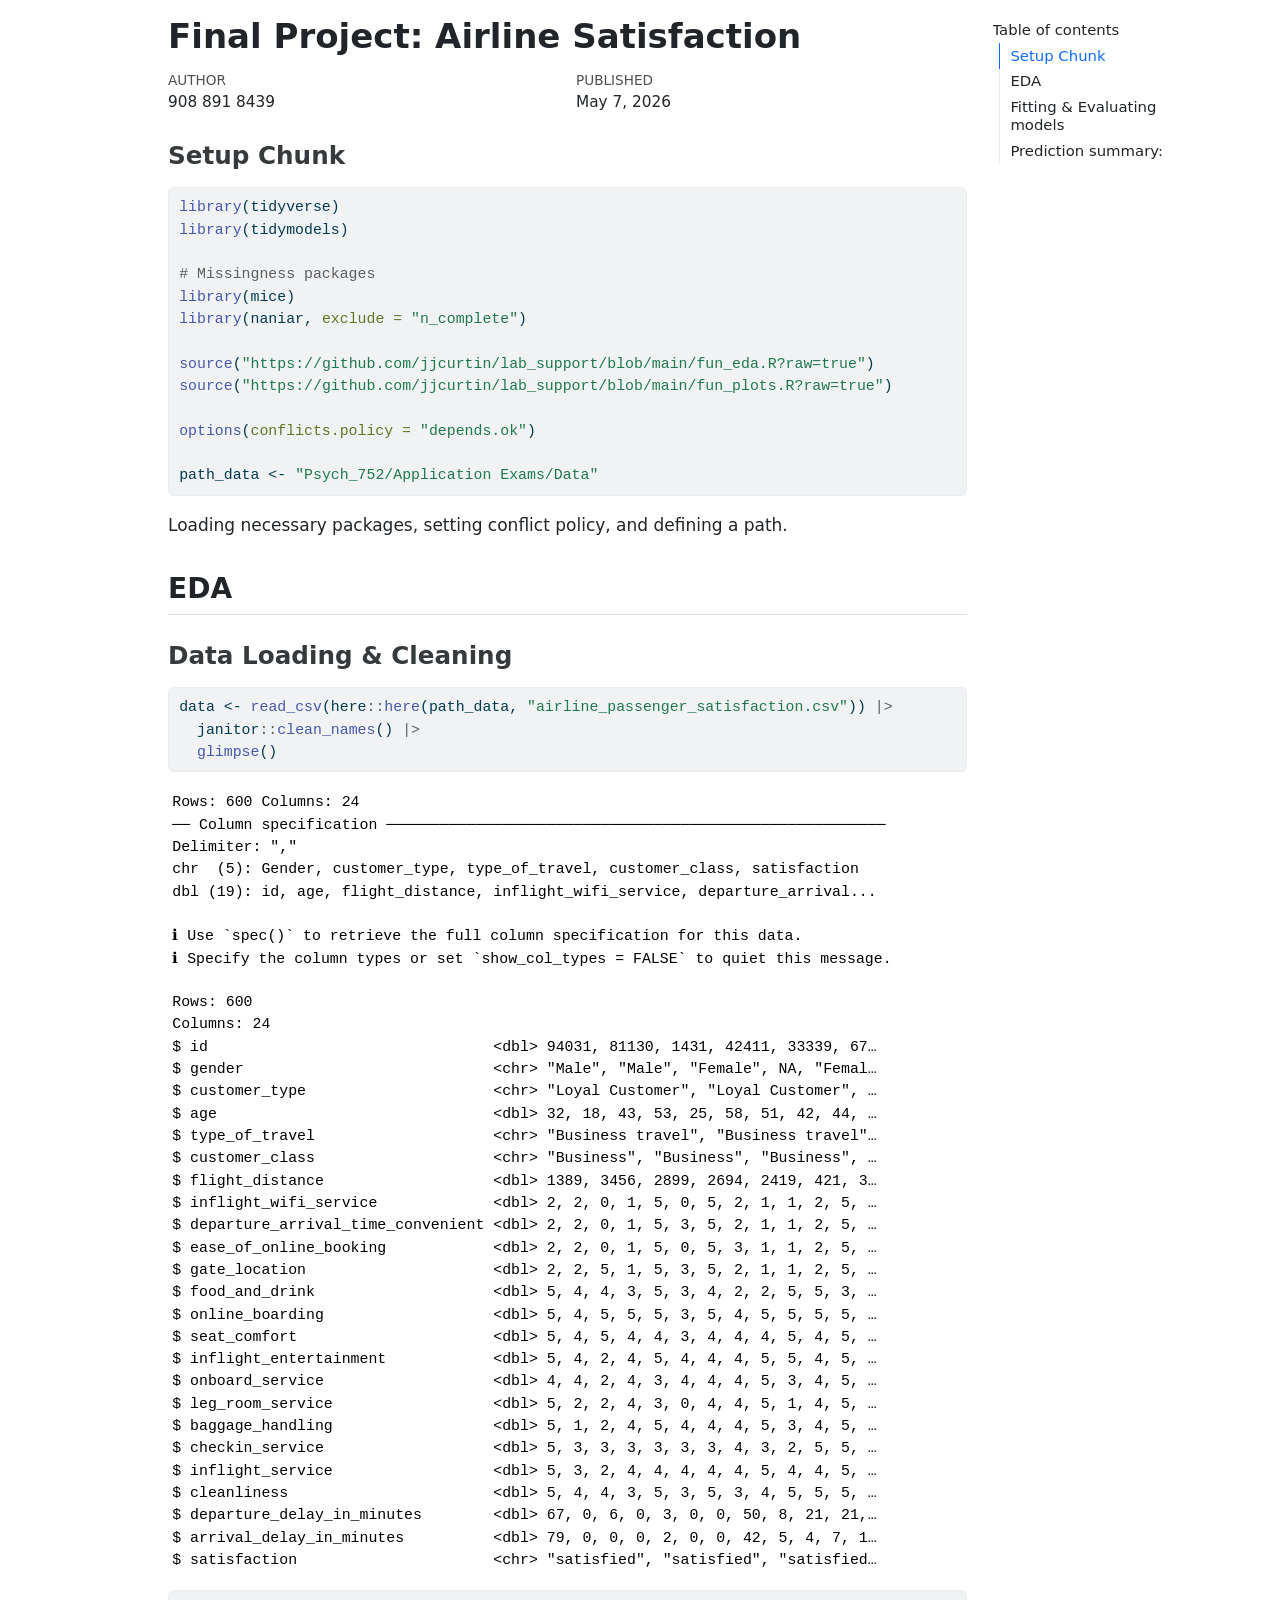
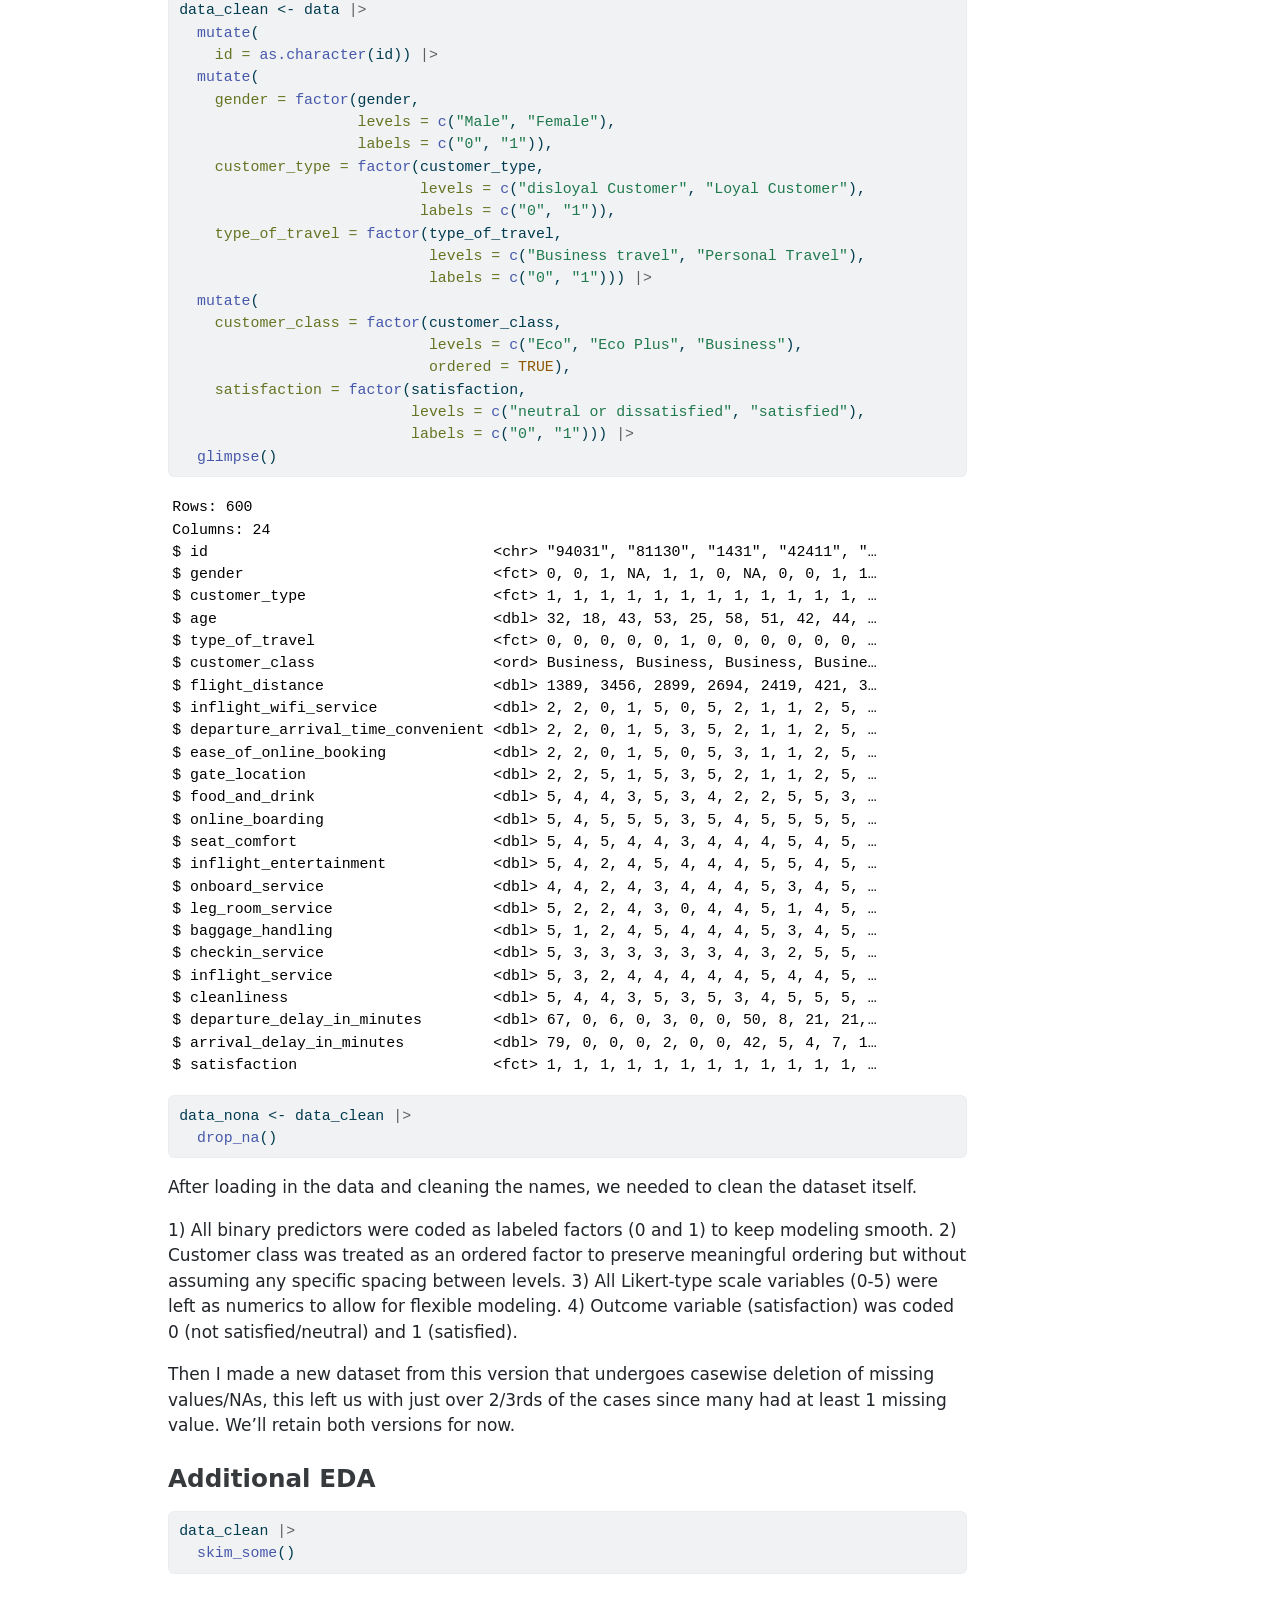
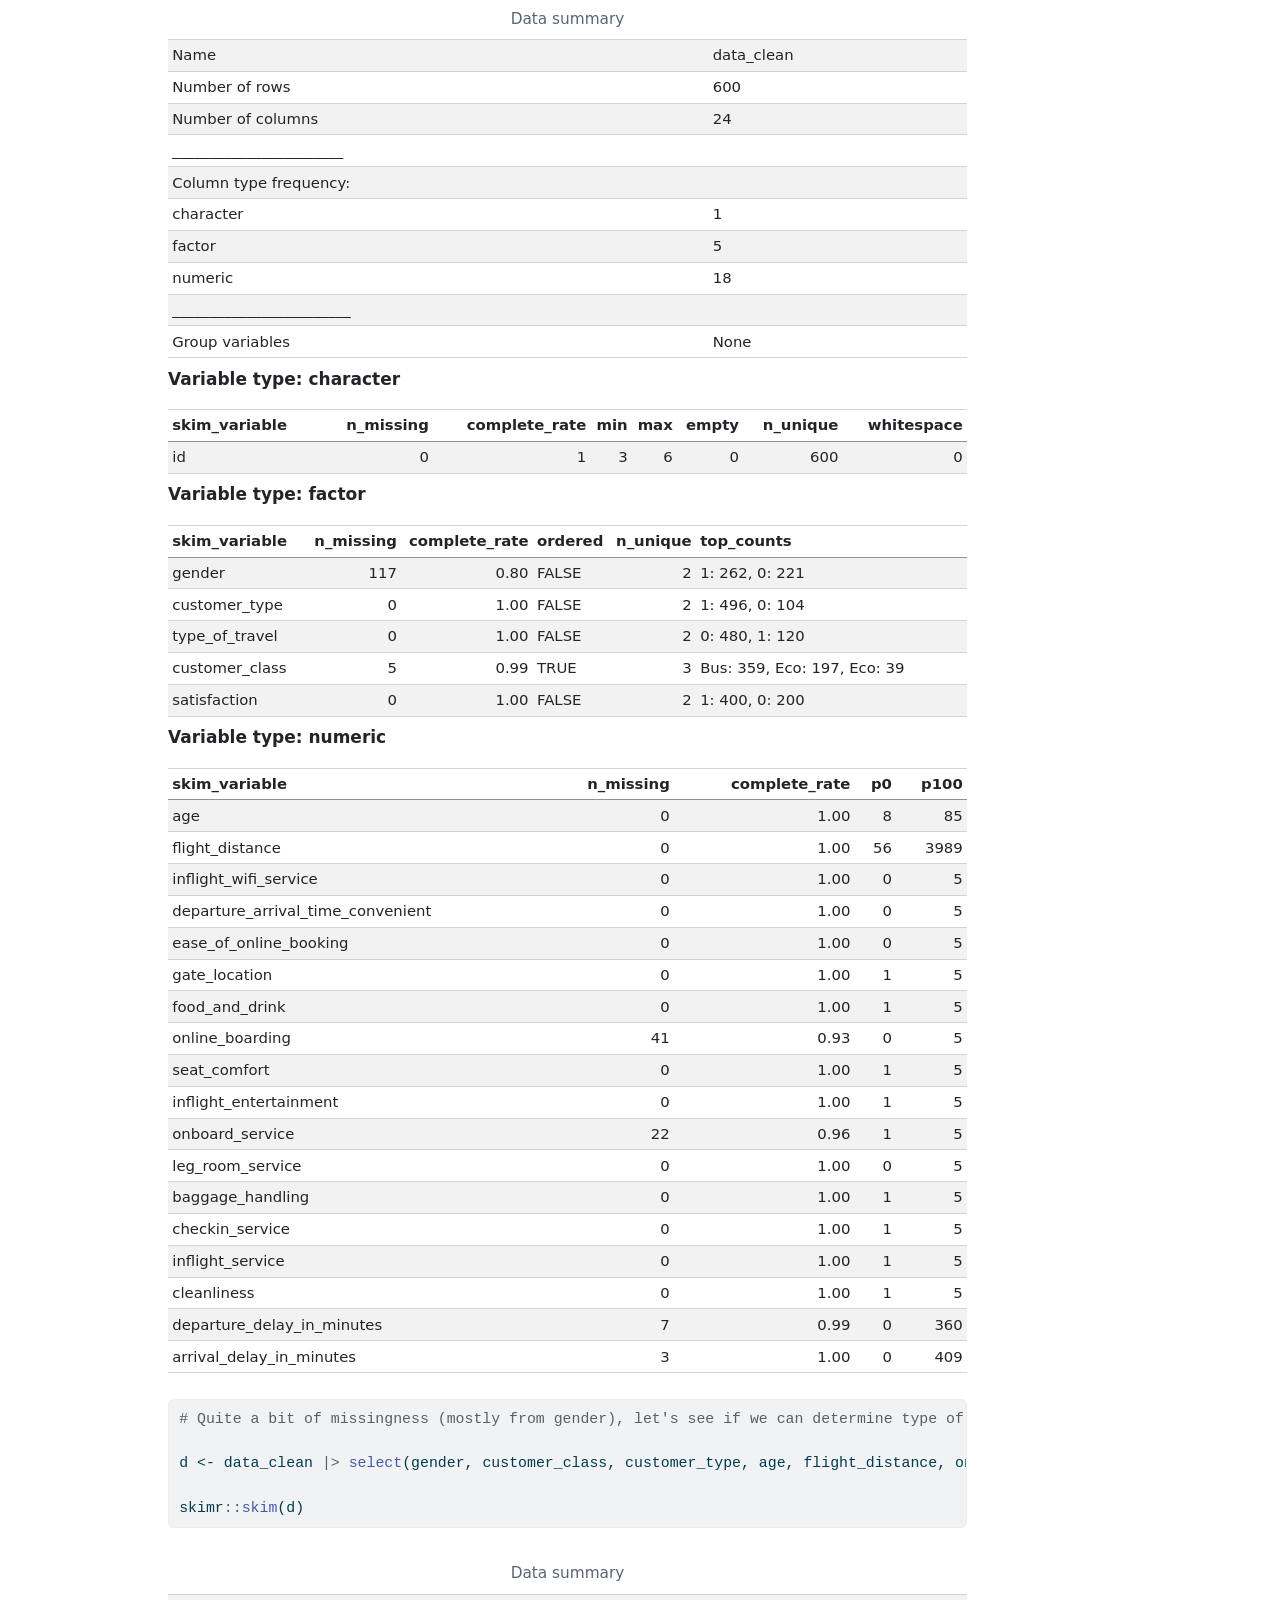
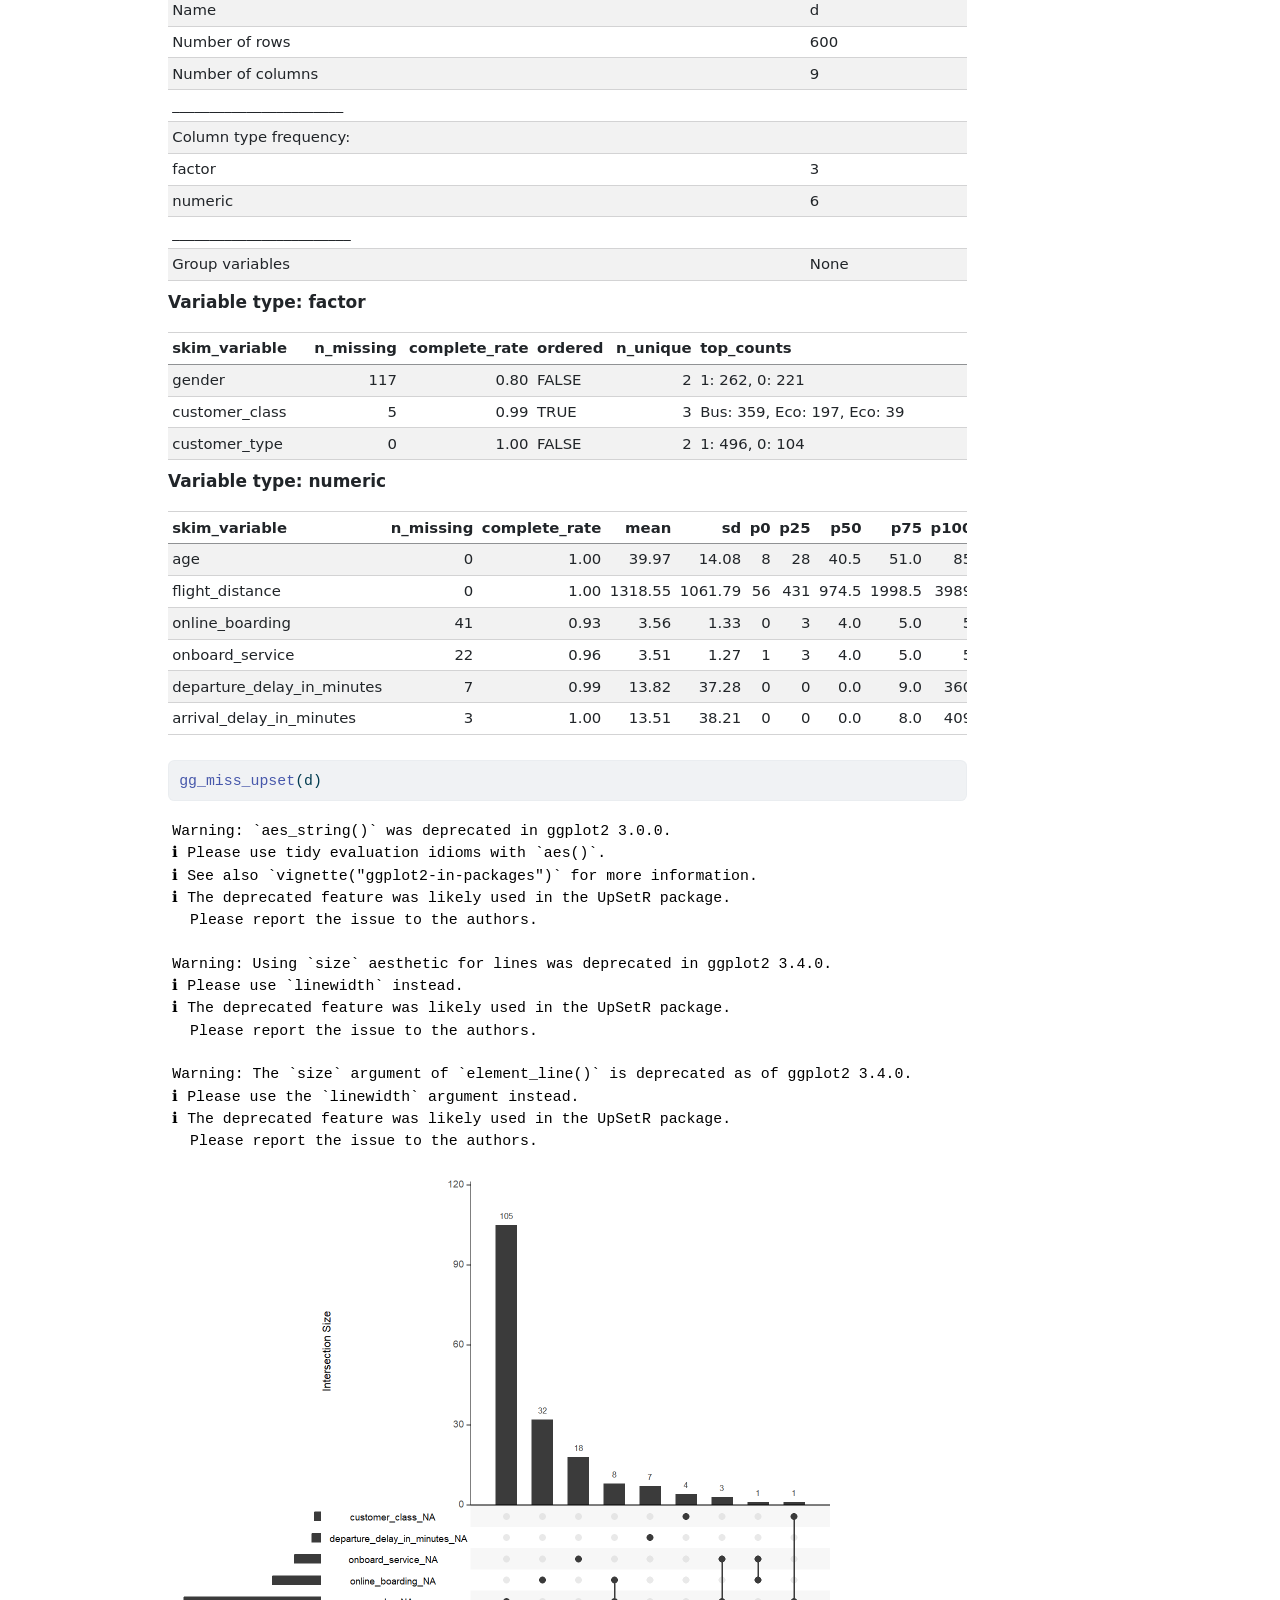
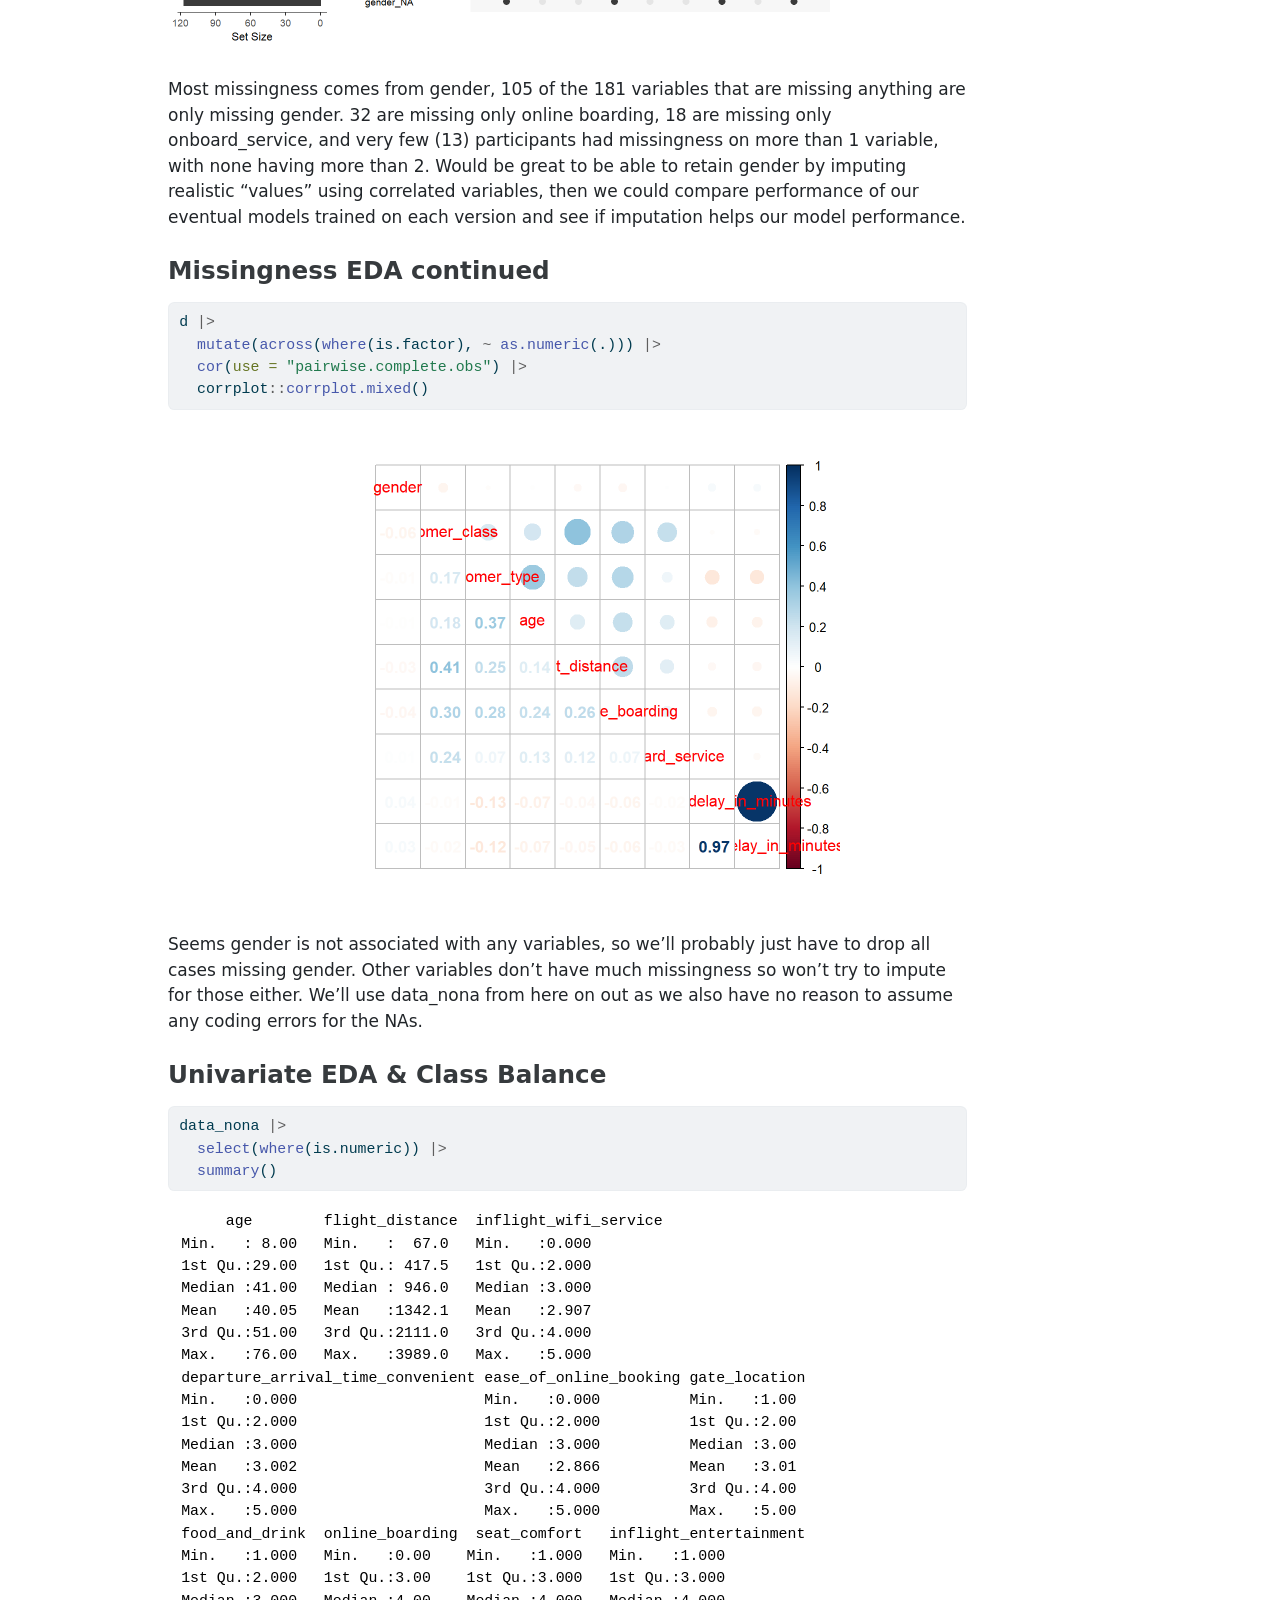
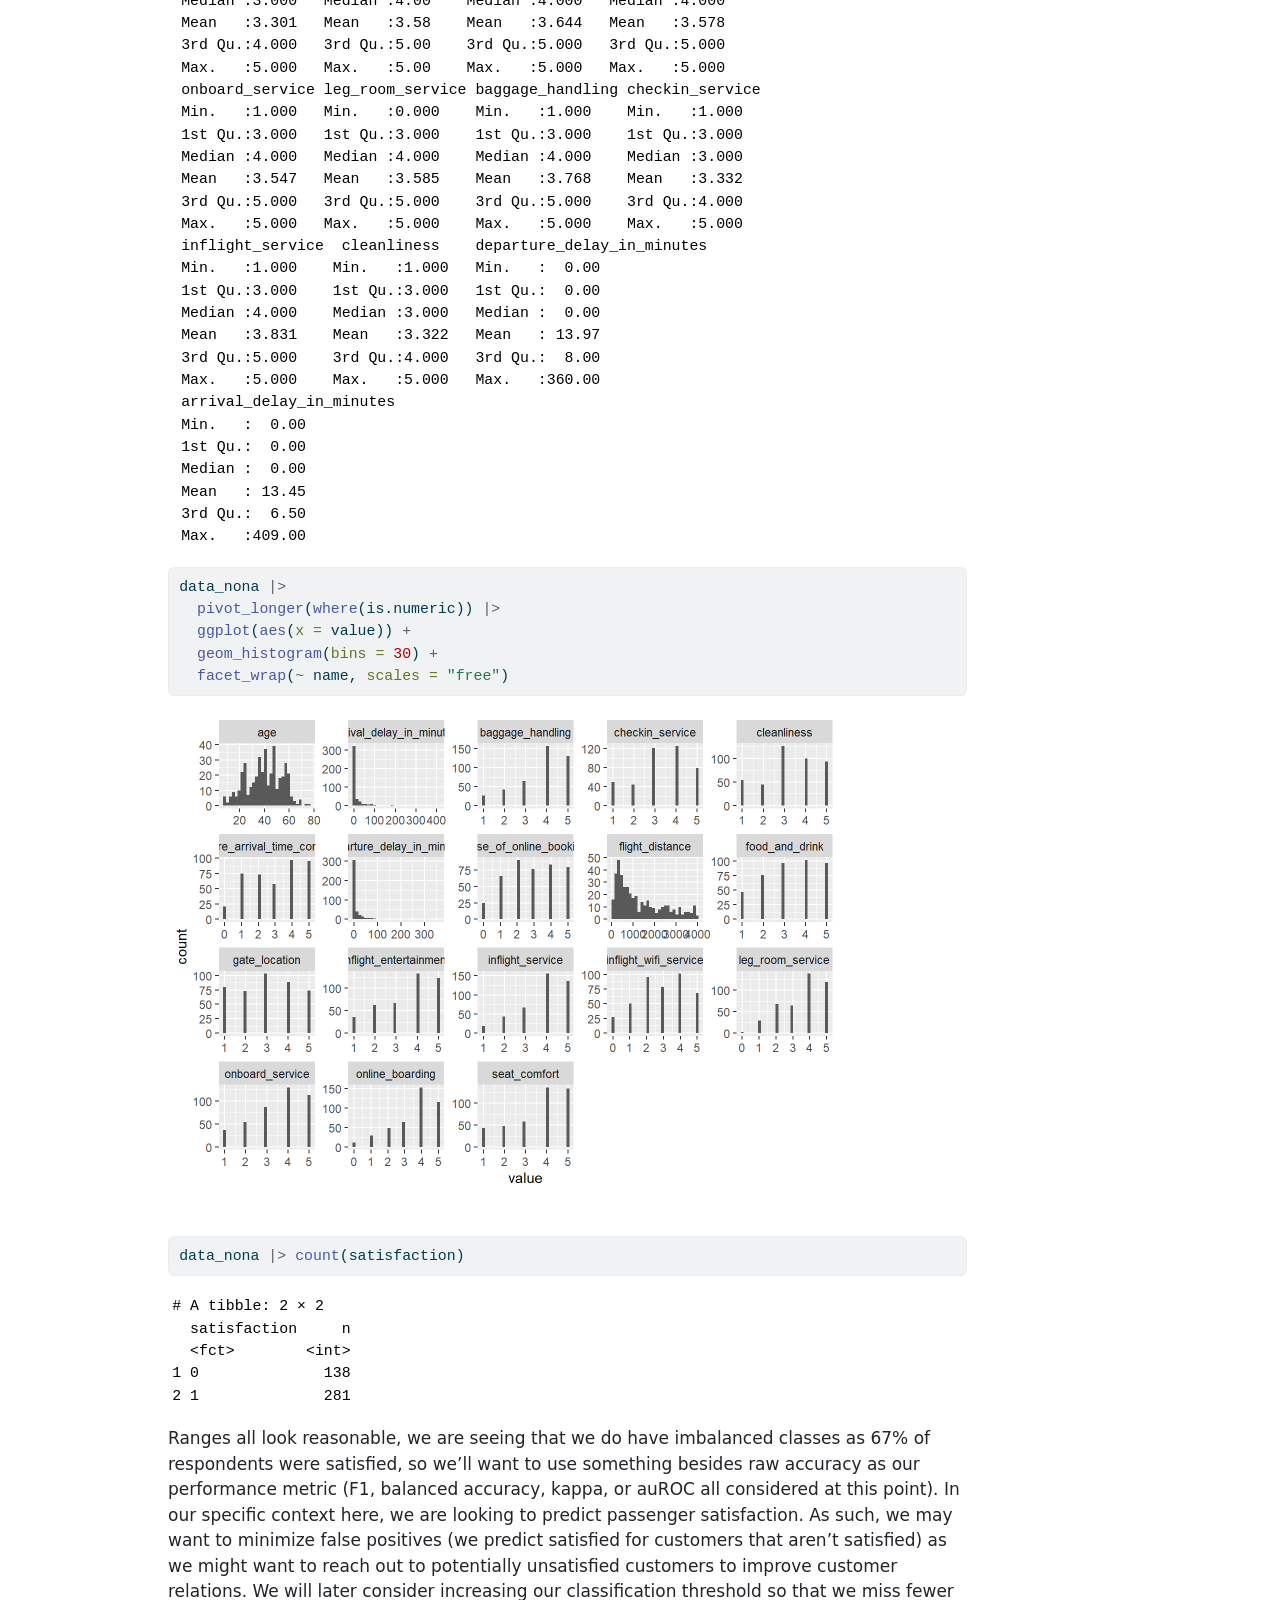
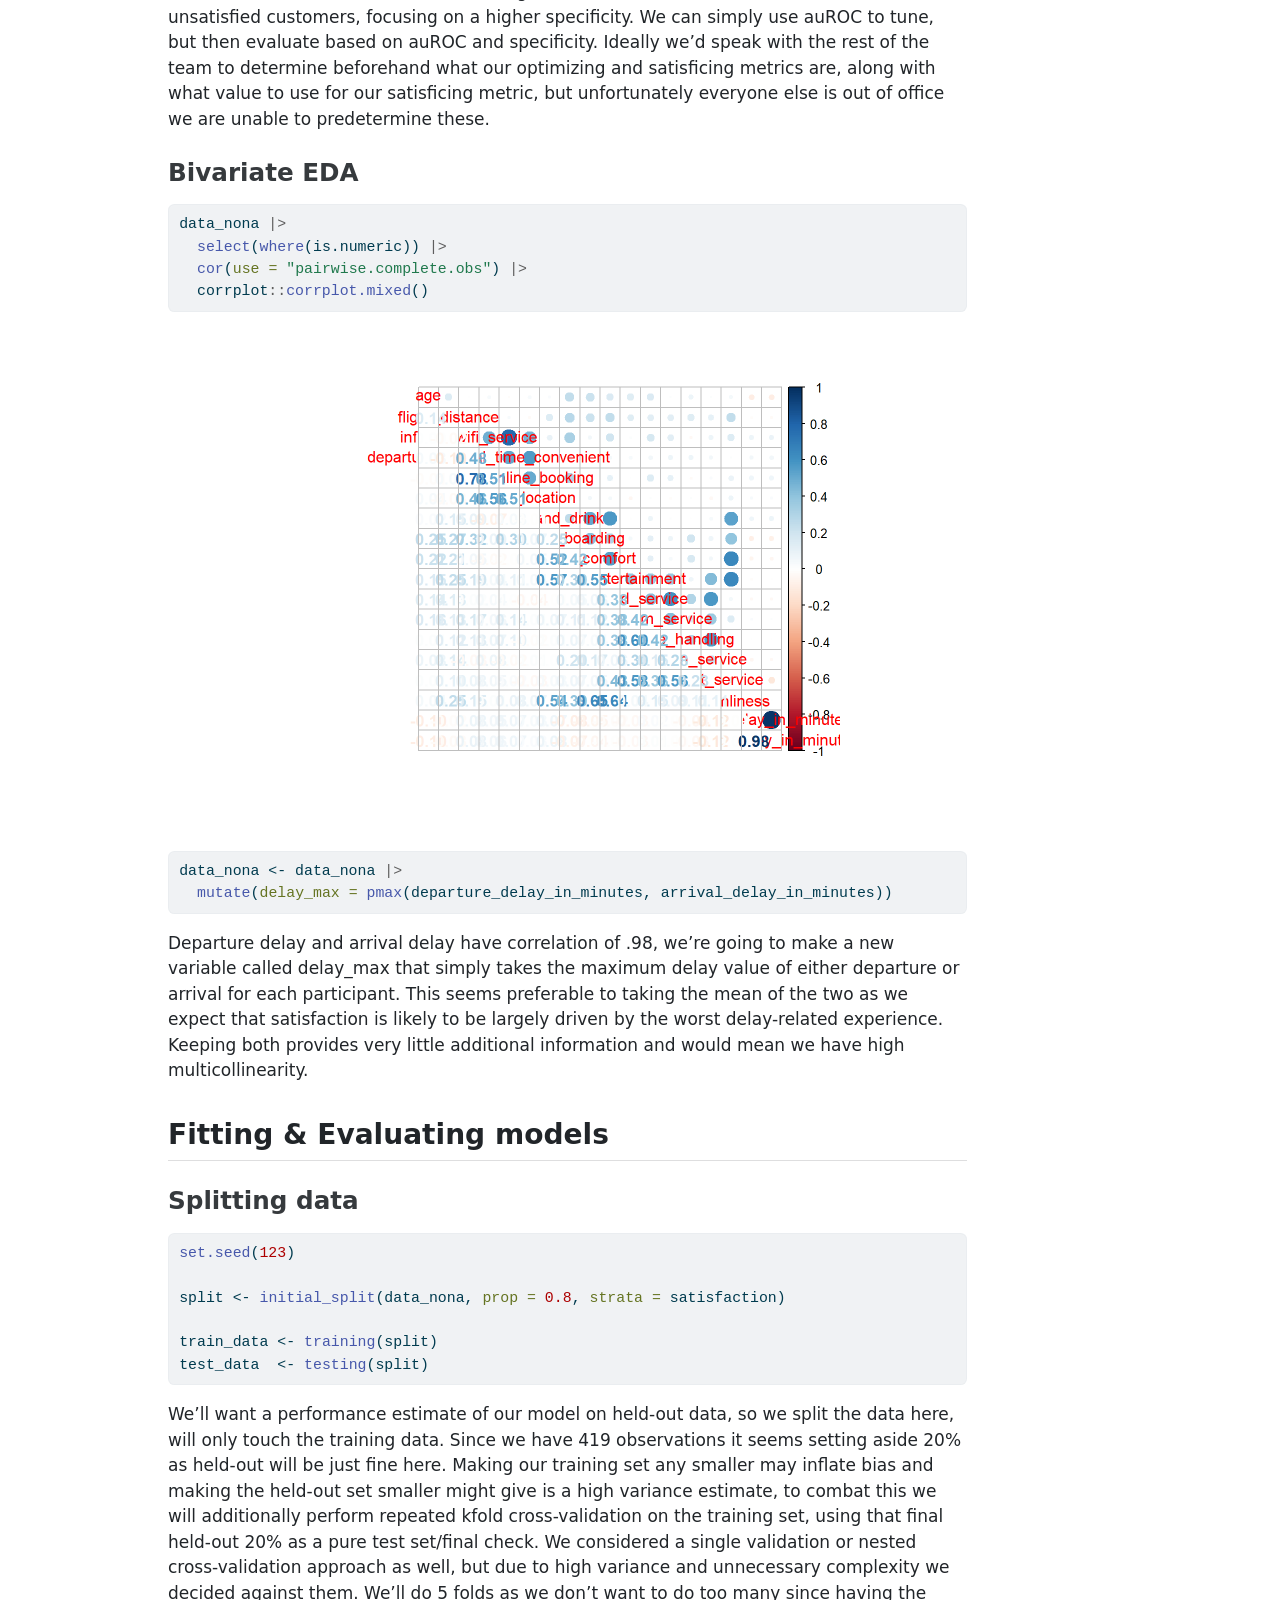
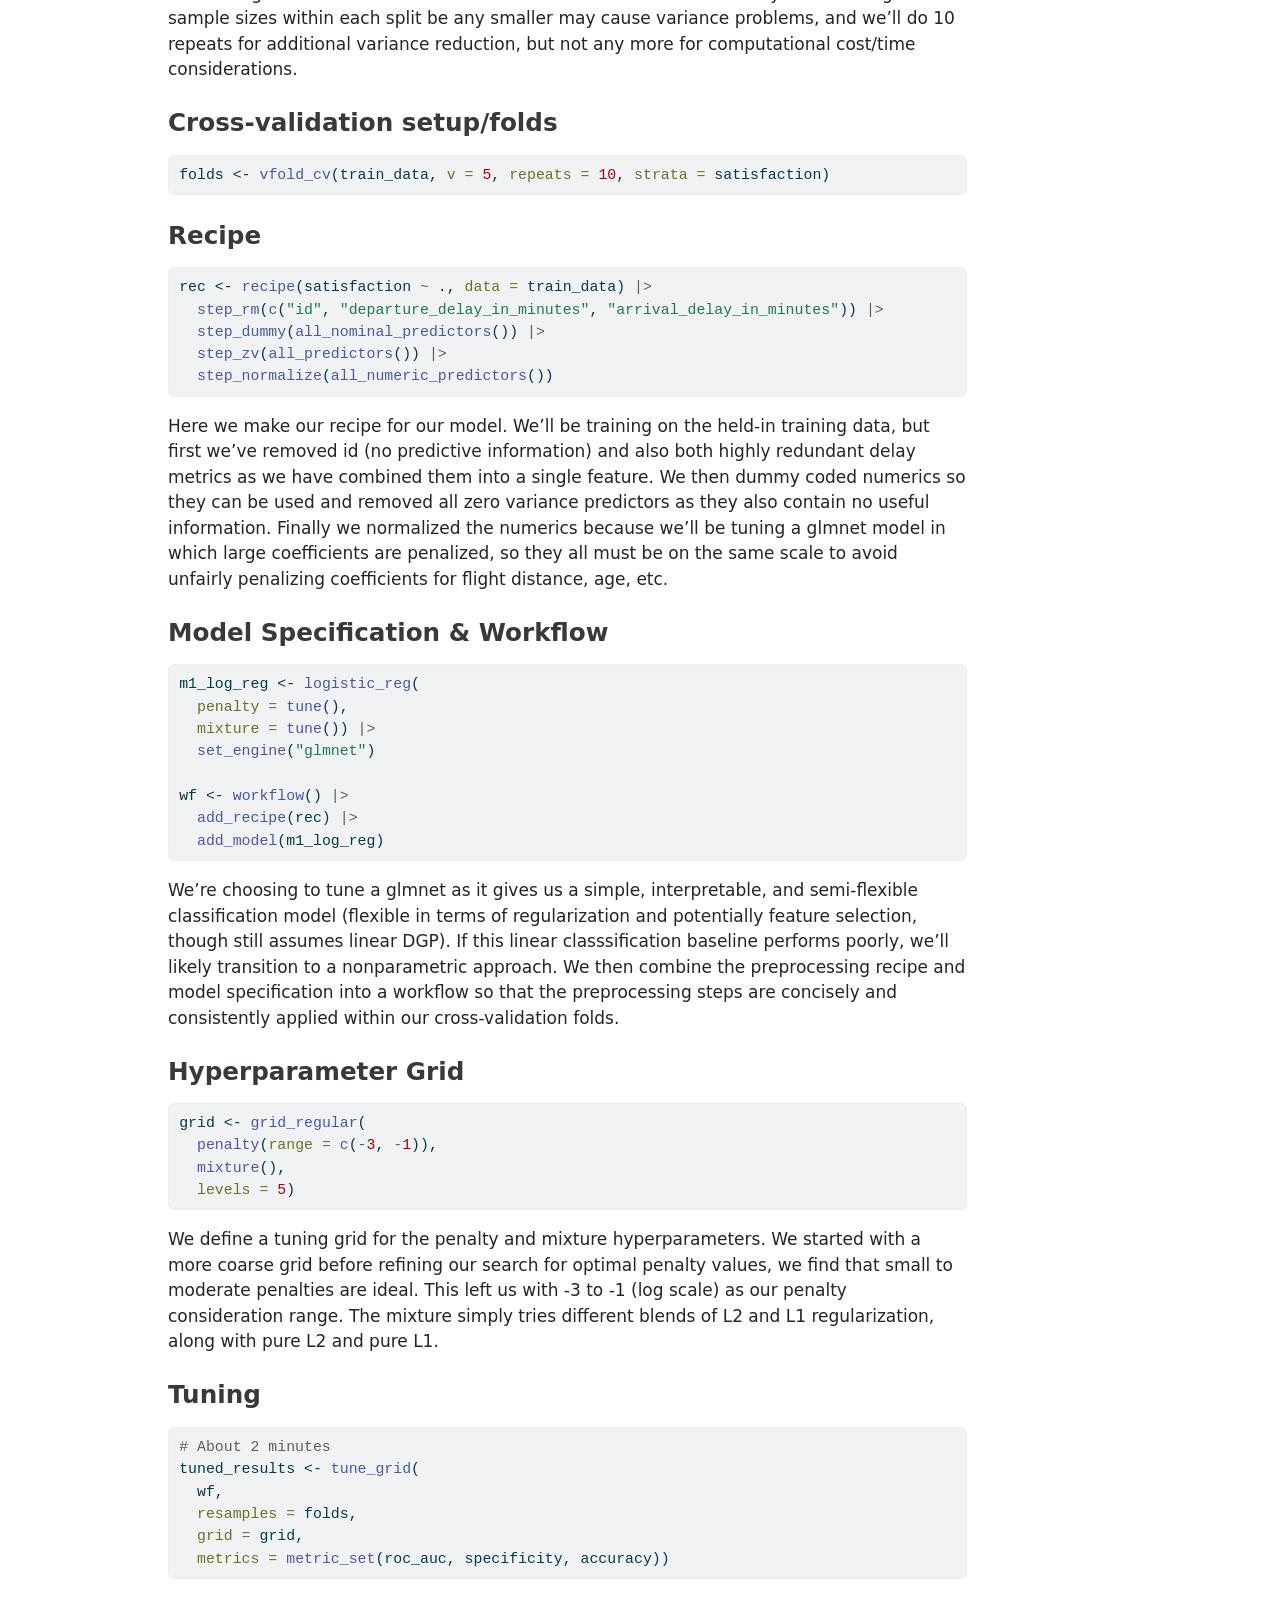
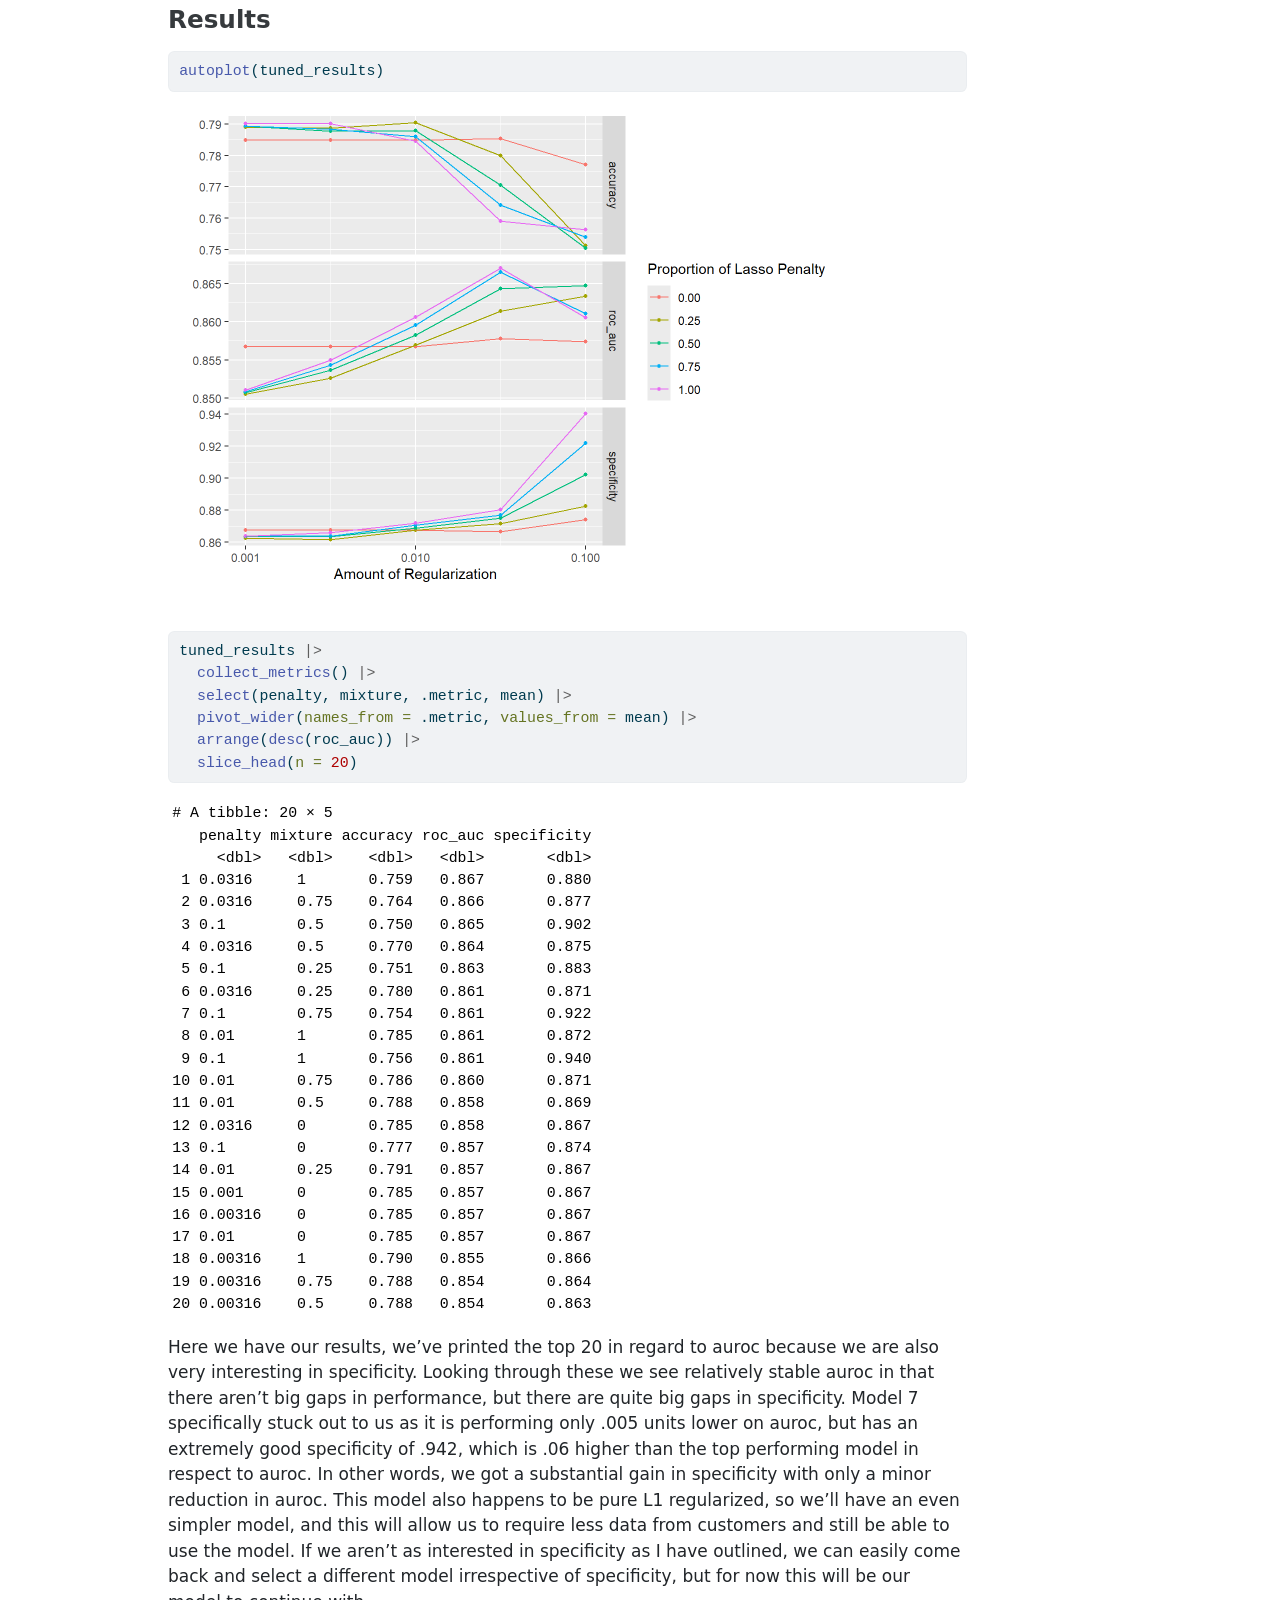
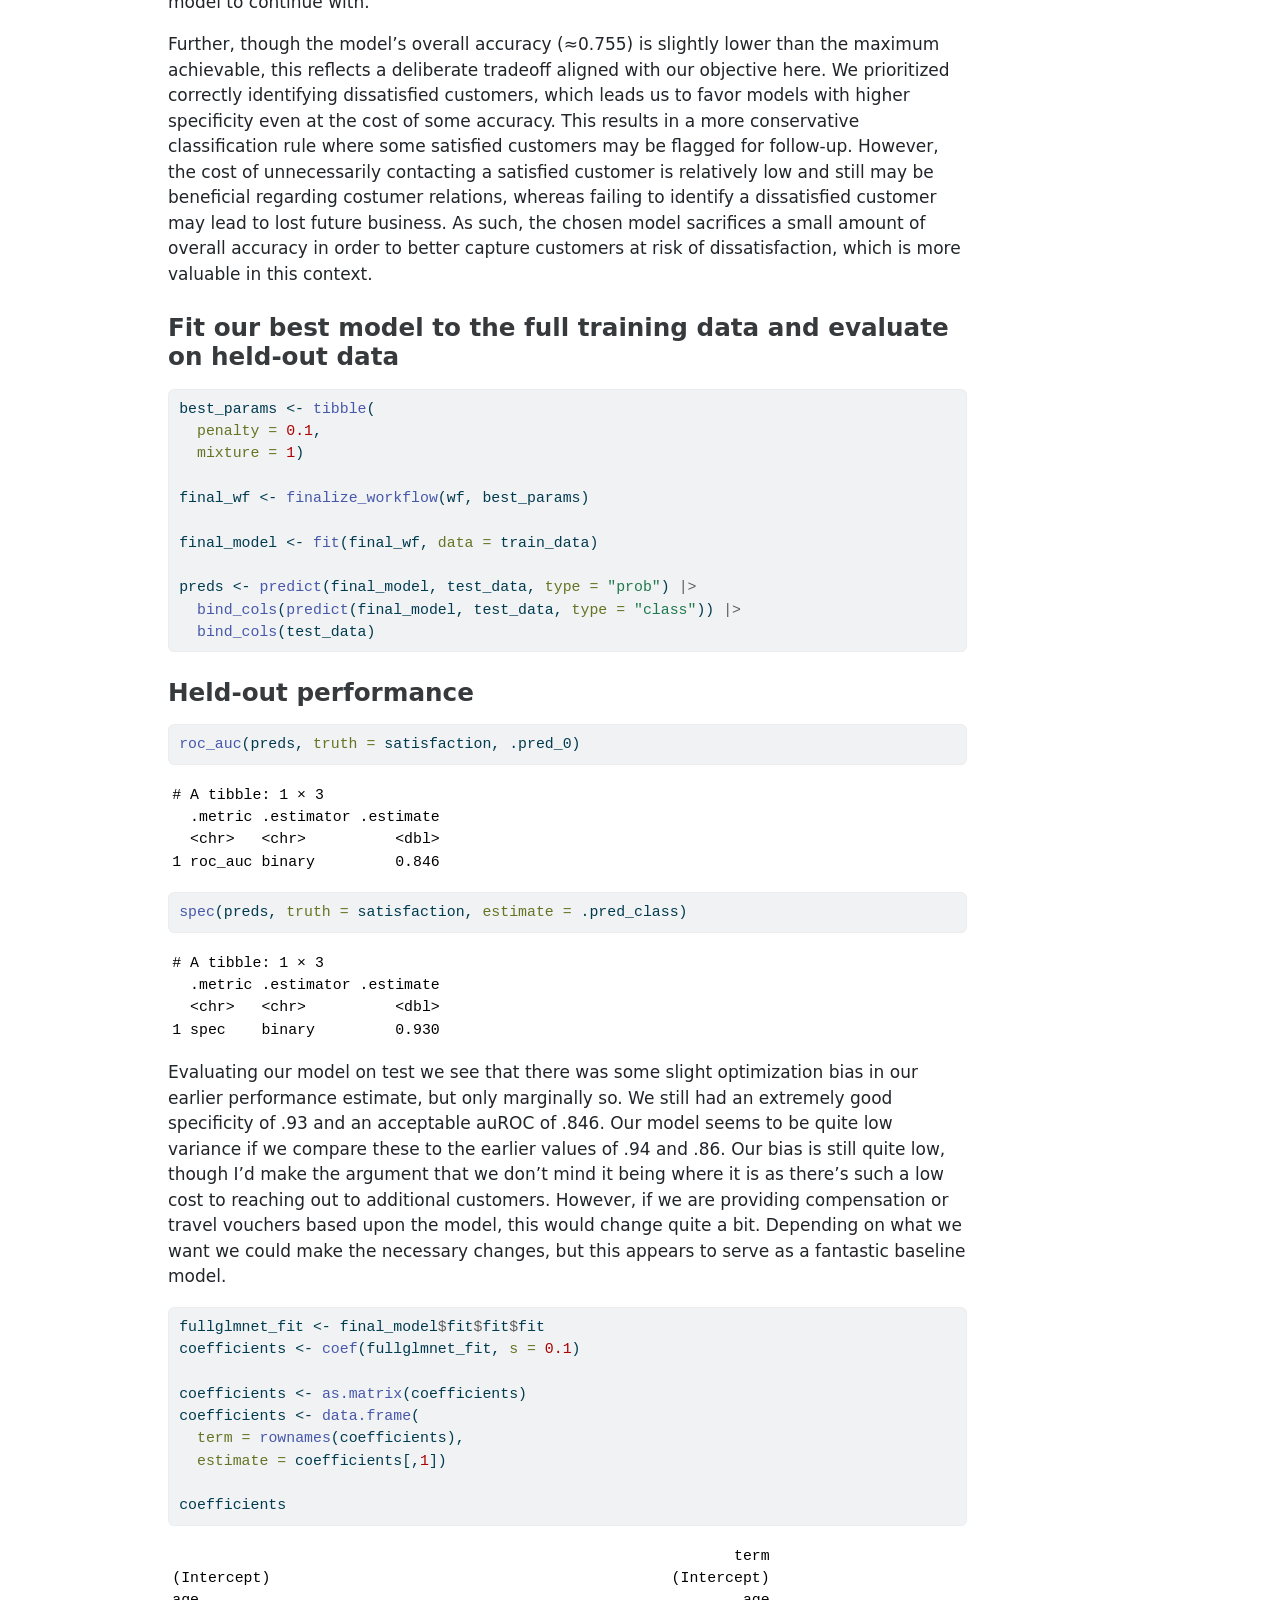
==== 8439_airlines.html @ 9893bcb4 "Necessary changes before deployment test" ====
<!DOCTYPE html>
<html xmlns="http://www.w3.org/1999/xhtml" lang="en" xml:lang="en"><head>

<meta charset="utf-8">
<meta name="generator" content="quarto-1.8.25">

<meta name="viewport" content="width=device-width, initial-scale=1.0, user-scalable=yes">

<meta name="author" content="908 891 8439">
<meta name="dcterms.date" content="2026-05-07">

<title>Final Project: Airline Satisfaction</title>
<style>
code{white-space: pre-wrap;}
span.smallcaps{font-variant: small-caps;}
div.columns{display: flex; gap: min(4vw, 1.5em);}
div.column{flex: auto; overflow-x: auto;}
div.hanging-indent{margin-left: 1.5em; text-indent: -1.5em;}
ul.task-list{list-style: none;}
ul.task-list li input[type="checkbox"] {
width: 0.8em;
margin: 0 0.8em 0.2em -1em;  vertical-align: middle;
}

html { -webkit-text-size-adjust: 100%; }
pre > code.sourceCode { white-space: pre; position: relative; }
pre > code.sourceCode > span { display: inline-block; line-height: 1.25; }
pre > code.sourceCode > span:empty { height: 1.2em; }
.sourceCode { overflow: visible; }
code.sourceCode > span { color: inherit; text-decoration: inherit; }
div.sourceCode { margin: 1em 0; }
pre.sourceCode { margin: 0; }
@media screen {
div.sourceCode { overflow: auto; }
}
@media print {
pre > code.sourceCode { white-space: pre-wrap; }
pre > code.sourceCode > span { text-indent: -5em; padding-left: 5em; }
}
pre.numberSource code
{ counter-reset: source-line 0; }
pre.numberSource code > span
{ position: relative; left: -4em; counter-increment: source-line; }
pre.numberSource code > span > a:first-child::before
{ content: counter(source-line);
position: relative; left: -1em; text-align: right; vertical-align: baseline;
border: none; display: inline-block;
-webkit-touch-callout: none; -webkit-user-select: none;
-khtml-user-select: none; -moz-user-select: none;
-ms-user-select: none; user-select: none;
padding: 0 4px; width: 4em;
}
pre.numberSource { margin-left: 3em; padding-left: 4px; }
div.sourceCode
{ }
@media screen {
pre > code.sourceCode > span > a:first-child::before { text-decoration: underline; }
}
</style>


<script>/*!
 * clipboard.js v2.0.11
 * https://clipboardjs.com/
 *
 * Licensed MIT © Zeno Rocha
 */
!function(t,e){"object"==typeof exports&&"object"==typeof module?module.exports=e():"function"==typeof define&&define.amd?define([],e):"object"==typeof exports?exports.ClipboardJS=e():t.ClipboardJS=e()}(this,function(){return n={686:function(t,e,n){"use strict";n.d(e,{default:function(){return b}});var e=n(279),i=n.n(e),e=n(370),u=n.n(e),e=n(817),r=n.n(e);function c(t){try{return document.execCommand(t)}catch(t){return}}var a=function(t){t=r()(t);return c("cut"),t};function o(t,e){var n,o,t=(n=t,o="rtl"===document.documentElement.getAttribute("dir"),(t=document.createElement("textarea")).style.fontSize="12pt",t.style.border="0",t.style.padding="0",t.style.margin="0",t.style.position="absolute",t.style[o?"right":"left"]="-9999px",o=window.pageYOffset||document.documentElement.scrollTop,t.style.top="".concat(o,"px"),t.setAttribute("readonly",""),t.value=n,t);return e.container.appendChild(t),e=r()(t),c("copy"),t.remove(),e}var f=function(t){var e=1<arguments.length&&void 0!==arguments[1]?arguments[1]:{container:document.body},n="";return"string"==typeof t?n=o(t,e):t instanceof HTMLInputElement&&!["text","search","url","tel","password"].includes(null==t?void 0:t.type)?n=o(t.value,e):(n=r()(t),c("copy")),n};function l(t){return(l="function"==typeof Symbol&&"symbol"==typeof Symbol.iterator?function(t){return typeof t}:function(t){return t&&"function"==typeof Symbol&&t.constructor===Symbol&&t!==Symbol.prototype?"symbol":typeof t})(t)}var s=function(){var t=0<arguments.length&&void 0!==arguments[0]?arguments[0]:{},e=t.action,n=void 0===e?"copy":e,o=t.container,e=t.target,t=t.text;if("copy"!==n&&"cut"!==n)throw new Error('Invalid "action" value, use either "copy" or "cut"');if(void 0!==e){if(!e||"object"!==l(e)||1!==e.nodeType)throw new Error('Invalid "target" value, use a valid Element');if("copy"===n&&e.hasAttribute("disabled"))throw new Error('Invalid "target" attribute. Please use "readonly" instead of "disabled" attribute');if("cut"===n&&(e.hasAttribute("readonly")||e.hasAttribute("disabled")))throw new Error('Invalid "target" attribute. You can\'t cut text from elements with "readonly" or "disabled" attributes')}return t?f(t,{container:o}):e?"cut"===n?a(e):f(e,{container:o}):void 0};function p(t){return(p="function"==typeof Symbol&&"symbol"==typeof Symbol.iterator?function(t){return typeof t}:function(t){return t&&"function"==typeof Symbol&&t.constructor===Symbol&&t!==Symbol.prototype?"symbol":typeof t})(t)}function d(t,e){for(var n=0;n<e.length;n++){var o=e[n];o.enumerable=o.enumerable||!1,o.configurable=!0,"value"in o&&(o.writable=!0),Object.defineProperty(t,o.key,o)}}function y(t,e){return(y=Object.setPrototypeOf||function(t,e){return t.__proto__=e,t})(t,e)}function h(n){var o=function(){if("undefined"==typeof Reflect||!Reflect.construct)return!1;if(Reflect.construct.sham)return!1;if("function"==typeof Proxy)return!0;try{return Date.prototype.toString.call(Reflect.construct(Date,[],function(){})),!0}catch(t){return!1}}();return function(){var t,e=v(n);return t=o?(t=v(this).constructor,Reflect.construct(e,arguments,t)):e.apply(this,arguments),e=this,!(t=t)||"object"!==p(t)&&"function"!=typeof t?function(t){if(void 0!==t)return t;throw new ReferenceError("this hasn't been initialised - super() hasn't been called")}(e):t}}function v(t){return(v=Object.setPrototypeOf?Object.getPrototypeOf:function(t){return t.__proto__||Object.getPrototypeOf(t)})(t)}function m(t,e){t="data-clipboard-".concat(t);if(e.hasAttribute(t))return e.getAttribute(t)}var b=function(){!function(t,e){if("function"!=typeof e&&null!==e)throw new TypeError("Super expression must either be null or a function");t.prototype=Object.create(e&&e.prototype,{constructor:{value:t,writable:!0,configurable:!0}}),e&&y(t,e)}(r,i());var t,e,n,o=h(r);function r(t,e){var n;return function(t){if(!(t instanceof r))throw new TypeError("Cannot call a class as a function")}(this),(n=o.call(this)).resolveOptions(e),n.listenClick(t),n}return t=r,n=[{key:"copy",value:function(t){var e=1<arguments.length&&void 0!==arguments[1]?arguments[1]:{container:document.body};return f(t,e)}},{key:"cut",value:function(t){return a(t)}},{key:"isSupported",value:function(){var t=0<arguments.length&&void 0!==arguments[0]?arguments[0]:["copy","cut"],t="string"==typeof t?[t]:t,e=!!document.queryCommandSupported;return t.forEach(function(t){e=e&&!!document.queryCommandSupported(t)}),e}}],(e=[{key:"resolveOptions",value:function(){var t=0<arguments.length&&void 0!==arguments[0]?arguments[0]:{};this.action="function"==typeof t.action?t.action:this.defaultAction,this.target="function"==typeof t.target?t.target:this.defaultTarget,this.text="function"==typeof t.text?t.text:this.defaultText,this.container="object"===p(t.container)?t.container:document.body}},{key:"listenClick",value:function(t){var e=this;this.listener=u()(t,"click",function(t){return e.onClick(t)})}},{key:"onClick",value:function(t){var e=t.delegateTarget||t.currentTarget,n=this.action(e)||"copy",t=s({action:n,container:this.container,target:this.target(e),text:this.text(e)});this.emit(t?"success":"error",{action:n,text:t,trigger:e,clearSelection:function(){e&&e.focus(),window.getSelection().removeAllRanges()}})}},{key:"defaultAction",value:function(t){return m("action",t)}},{key:"defaultTarget",value:function(t){t=m("target",t);if(t)return document.querySelector(t)}},{key:"defaultText",value:function(t){return m("text",t)}},{key:"destroy",value:function(){this.listener.destroy()}}])&&d(t.prototype,e),n&&d(t,n),r}()},828:function(t){var e;"undefined"==typeof Element||Element.prototype.matches||((e=Element.prototype).matches=e.matchesSelector||e.mozMatchesSelector||e.msMatchesSelector||e.oMatchesSelector||e.webkitMatchesSelector),t.exports=function(t,e){for(;t&&9!==t.nodeType;){if("function"==typeof t.matches&&t.matches(e))return t;t=t.parentNode}}},438:function(t,e,n){var u=n(828);function i(t,e,n,o,r){var i=function(e,n,t,o){return function(t){t.delegateTarget=u(t.target,n),t.delegateTarget&&o.call(e,t)}}.apply(this,arguments);return t.addEventListener(n,i,r),{destroy:function(){t.removeEventListener(n,i,r)}}}t.exports=function(t,e,n,o,r){return"function"==typeof t.addEventListener?i.apply(null,arguments):"function"==typeof n?i.bind(null,document).apply(null,arguments):("string"==typeof t&&(t=document.querySelectorAll(t)),Array.prototype.map.call(t,function(t){return i(t,e,n,o,r)}))}},879:function(t,n){n.node=function(t){return void 0!==t&&t instanceof HTMLElement&&1===t.nodeType},n.nodeList=function(t){var e=Object.prototype.toString.call(t);return void 0!==t&&("[object NodeList]"===e||"[object HTMLCollection]"===e)&&"length"in t&&(0===t.length||n.node(t[0]))},n.string=function(t){return"string"==typeof t||t instanceof String},n.fn=function(t){return"[object Function]"===Object.prototype.toString.call(t)}},370:function(t,e,n){var f=n(879),l=n(438);t.exports=function(t,e,n){if(!t&&!e&&!n)throw new Error("Missing required arguments");if(!f.string(e))throw new TypeError("Second argument must be a String");if(!f.fn(n))throw new TypeError("Third argument must be a Function");if(f.node(t))return c=e,a=n,(u=t).addEventListener(c,a),{destroy:function(){u.removeEventListener(c,a)}};if(f.nodeList(t))return o=t,r=e,i=n,Array.prototype.forEach.call(o,function(t){t.addEventListener(r,i)}),{destroy:function(){Array.prototype.forEach.call(o,function(t){t.removeEventListener(r,i)})}};if(f.string(t))return t=t,e=e,n=n,l(document.body,t,e,n);throw new TypeError("First argument must be a String, HTMLElement, HTMLCollection, or NodeList");var o,r,i,u,c,a}},817:function(t){t.exports=function(t){var e,n="SELECT"===t.nodeName?(t.focus(),t.value):"INPUT"===t.nodeName||"TEXTAREA"===t.nodeName?((e=t.hasAttribute("readonly"))||t.setAttribute("readonly",""),t.select(),t.setSelectionRange(0,t.value.length),e||t.removeAttribute("readonly"),t.value):(t.hasAttribute("contenteditable")&&t.focus(),n=window.getSelection(),(e=document.createRange()).selectNodeContents(t),n.removeAllRanges(),n.addRange(e),n.toString());return n}},279:function(t){function e(){}e.prototype={on:function(t,e,n){var o=this.e||(this.e={});return(o[t]||(o[t]=[])).push({fn:e,ctx:n}),this},once:function(t,e,n){var o=this;function r(){o.off(t,r),e.apply(n,arguments)}return r._=e,this.on(t,r,n)},emit:function(t){for(var e=[].slice.call(arguments,1),n=((this.e||(this.e={}))[t]||[]).slice(),o=0,r=n.length;o<r;o++)n[o].fn.apply(n[o].ctx,e);return this},off:function(t,e){var n=this.e||(this.e={}),o=n[t],r=[];if(o&&e)for(var i=0,u=o.length;i<u;i++)o[i].fn!==e&&o[i].fn._!==e&&r.push(o[i]);return r.length?n[t]=r:delete n[t],this}},t.exports=e,t.exports.TinyEmitter=e}},r={},o.n=function(t){var e=t&&t.__esModule?function(){return t.default}:function(){return t};return o.d(e,{a:e}),e},o.d=function(t,e){for(var n in e)o.o(e,n)&&!o.o(t,n)&&Object.defineProperty(t,n,{enumerable:!0,get:e[n]})},o.o=function(t,e){return Object.prototype.hasOwnProperty.call(t,e)},o(686).default;function o(t){if(r[t])return r[t].exports;var e=r[t]={exports:{}};return n[t](e,e.exports,o),e.exports}var n,r});</script>
<script src="[data-uri]" type="module"></script>
<script src="[data-uri]" type="module"></script>
<script src="[data-uri]" type="module"></script>
<script>/**
 * @popperjs/core v2.11.7 - MIT License
 */

!function(e,t){"object"==typeof exports&&"undefined"!=typeof module?t(exports):"function"==typeof define&&define.amd?define(["exports"],t):t((e="undefined"!=typeof globalThis?globalThis:e||self).Popper={})}(this,(function(e){"use strict";function t(e){if(null==e)return window;if("[object Window]"!==e.toString()){var t=e.ownerDocument;return t&&t.defaultView||window}return e}function n(e){return e instanceof t(e).Element||e instanceof Element}function r(e){return e instanceof t(e).HTMLElement||e instanceof HTMLElement}function o(e){return"undefined"!=typeof ShadowRoot&&(e instanceof t(e).ShadowRoot||e instanceof ShadowRoot)}var i=Math.max,a=Math.min,s=Math.round;function f(){var e=navigator.userAgentData;return null!=e&&e.brands&&Array.isArray(e.brands)?e.brands.map((function(e){return e.brand+"/"+e.version})).join(" "):navigator.userAgent}function c(){return!/^((?!chrome|android).)*safari/i.test(f())}function p(e,o,i){void 0===o&&(o=!1),void 0===i&&(i=!1);var a=e.getBoundingClientRect(),f=1,p=1;o&&r(e)&&(f=e.offsetWidth>0&&s(a.width)/e.offsetWidth||1,p=e.offsetHeight>0&&s(a.height)/e.offsetHeight||1);var u=(n(e)?t(e):window).visualViewport,l=!c()&&i,d=(a.left+(l&&u?u.offsetLeft:0))/f,h=(a.top+(l&&u?u.offsetTop:0))/p,m=a.width/f,v=a.height/p;return{width:m,height:v,top:h,right:d+m,bottom:h+v,left:d,x:d,y:h}}function u(e){var n=t(e);return{scrollLeft:n.pageXOffset,scrollTop:n.pageYOffset}}function l(e){return e?(e.nodeName||"").toLowerCase():null}function d(e){return((n(e)?e.ownerDocument:e.document)||window.document).documentElement}function h(e){return p(d(e)).left+u(e).scrollLeft}function m(e){return t(e).getComputedStyle(e)}function v(e){var t=m(e),n=t.overflow,r=t.overflowX,o=t.overflowY;return/auto|scroll|overlay|hidden/.test(n+o+r)}function y(e,n,o){void 0===o&&(o=!1);var i,a,f=r(n),c=r(n)&&function(e){var t=e.getBoundingClientRect(),n=s(t.width)/e.offsetWidth||1,r=s(t.height)/e.offsetHeight||1;return 1!==n||1!==r}(n),m=d(n),y=p(e,c,o),g={scrollLeft:0,scrollTop:0},b={x:0,y:0};return(f||!f&&!o)&&(("body"!==l(n)||v(m))&&(g=(i=n)!==t(i)&&r(i)?{scrollLeft:(a=i).scrollLeft,scrollTop:a.scrollTop}:u(i)),r(n)?((b=p(n,!0)).x+=n.clientLeft,b.y+=n.clientTop):m&&(b.x=h(m))),{x:y.left+g.scrollLeft-b.x,y:y.top+g.scrollTop-b.y,width:y.width,height:y.height}}function g(e){var t=p(e),n=e.offsetWidth,r=e.offsetHeight;return Math.abs(t.width-n)<=1&&(n=t.width),Math.abs(t.height-r)<=1&&(r=t.height),{x:e.offsetLeft,y:e.offsetTop,width:n,height:r}}function b(e){return"html"===l(e)?e:e.assignedSlot||e.parentNode||(o(e)?e.host:null)||d(e)}function x(e){return["html","body","#document"].indexOf(l(e))>=0?e.ownerDocument.body:r(e)&&v(e)?e:x(b(e))}function w(e,n){var r;void 0===n&&(n=[]);var o=x(e),i=o===(null==(r=e.ownerDocument)?void 0:r.body),a=t(o),s=i?[a].concat(a.visualViewport||[],v(o)?o:[]):o,f=n.concat(s);return i?f:f.concat(w(b(s)))}function O(e){return["table","td","th"].indexOf(l(e))>=0}function j(e){return r(e)&&"fixed"!==m(e).position?e.offsetParent:null}function E(e){for(var n=t(e),i=j(e);i&&O(i)&&"static"===m(i).position;)i=j(i);return i&&("html"===l(i)||"body"===l(i)&&"static"===m(i).position)?n:i||function(e){var t=/firefox/i.test(f());if(/Trident/i.test(f())&&r(e)&&"fixed"===m(e).position)return null;var n=b(e);for(o(n)&&(n=n.host);r(n)&&["html","body"].indexOf(l(n))<0;){var i=m(n);if("none"!==i.transform||"none"!==i.perspective||"paint"===i.contain||-1!==["transform","perspective"].indexOf(i.willChange)||t&&"filter"===i.willChange||t&&i.filter&&"none"!==i.filter)return n;n=n.parentNode}return null}(e)||n}var D="top",A="bottom",L="right",P="left",M="auto",k=[D,A,L,P],W="start",B="end",H="viewport",T="popper",R=k.reduce((function(e,t){return e.concat([t+"-"+W,t+"-"+B])}),[]),S=[].concat(k,[M]).reduce((function(e,t){return e.concat([t,t+"-"+W,t+"-"+B])}),[]),V=["beforeRead","read","afterRead","beforeMain","main","afterMain","beforeWrite","write","afterWrite"];function q(e){var t=new Map,n=new Set,r=[];function o(e){n.add(e.name),[].concat(e.requires||[],e.requiresIfExists||[]).forEach((function(e){if(!n.has(e)){var r=t.get(e);r&&o(r)}})),r.push(e)}return e.forEach((function(e){t.set(e.name,e)})),e.forEach((function(e){n.has(e.name)||o(e)})),r}function C(e){return e.split("-")[0]}function N(e,t){var n=t.getRootNode&&t.getRootNode();if(e.contains(t))return!0;if(n&&o(n)){var r=t;do{if(r&&e.isSameNode(r))return!0;r=r.parentNode||r.host}while(r)}return!1}function I(e){return Object.assign({},e,{left:e.x,top:e.y,right:e.x+e.width,bottom:e.y+e.height})}function _(e,r,o){return r===H?I(function(e,n){var r=t(e),o=d(e),i=r.visualViewport,a=o.clientWidth,s=o.clientHeight,f=0,p=0;if(i){a=i.width,s=i.height;var u=c();(u||!u&&"fixed"===n)&&(f=i.offsetLeft,p=i.offsetTop)}return{width:a,height:s,x:f+h(e),y:p}}(e,o)):n(r)?function(e,t){var n=p(e,!1,"fixed"===t);return n.top=n.top+e.clientTop,n.left=n.left+e.clientLeft,n.bottom=n.top+e.clientHeight,n.right=n.left+e.clientWidth,n.width=e.clientWidth,n.height=e.clientHeight,n.x=n.left,n.y=n.top,n}(r,o):I(function(e){var t,n=d(e),r=u(e),o=null==(t=e.ownerDocument)?void 0:t.body,a=i(n.scrollWidth,n.clientWidth,o?o.scrollWidth:0,o?o.clientWidth:0),s=i(n.scrollHeight,n.clientHeight,o?o.scrollHeight:0,o?o.clientHeight:0),f=-r.scrollLeft+h(e),c=-r.scrollTop;return"rtl"===m(o||n).direction&&(f+=i(n.clientWidth,o?o.clientWidth:0)-a),{width:a,height:s,x:f,y:c}}(d(e)))}function F(e,t,o,s){var f="clippingParents"===t?function(e){var t=w(b(e)),o=["absolute","fixed"].indexOf(m(e).position)>=0&&r(e)?E(e):e;return n(o)?t.filter((function(e){return n(e)&&N(e,o)&&"body"!==l(e)})):[]}(e):[].concat(t),c=[].concat(f,[o]),p=c[0],u=c.reduce((function(t,n){var r=_(e,n,s);return t.top=i(r.top,t.top),t.right=a(r.right,t.right),t.bottom=a(r.bottom,t.bottom),t.left=i(r.left,t.left),t}),_(e,p,s));return u.width=u.right-u.left,u.height=u.bottom-u.top,u.x=u.left,u.y=u.top,u}function U(e){return e.split("-")[1]}function z(e){return["top","bottom"].indexOf(e)>=0?"x":"y"}function X(e){var t,n=e.reference,r=e.element,o=e.placement,i=o?C(o):null,a=o?U(o):null,s=n.x+n.width/2-r.width/2,f=n.y+n.height/2-r.height/2;switch(i){case D:t={x:s,y:n.y-r.height};break;case A:t={x:s,y:n.y+n.height};break;case L:t={x:n.x+n.width,y:f};break;case P:t={x:n.x-r.width,y:f};break;default:t={x:n.x,y:n.y}}var c=i?z(i):null;if(null!=c){var p="y"===c?"height":"width";switch(a){case W:t[c]=t[c]-(n[p]/2-r[p]/2);break;case B:t[c]=t[c]+(n[p]/2-r[p]/2)}}return t}function Y(e){return Object.assign({},{top:0,right:0,bottom:0,left:0},e)}function G(e,t){return t.reduce((function(t,n){return t[n]=e,t}),{})}function J(e,t){void 0===t&&(t={});var r=t,o=r.placement,i=void 0===o?e.placement:o,a=r.strategy,s=void 0===a?e.strategy:a,f=r.boundary,c=void 0===f?"clippingParents":f,u=r.rootBoundary,l=void 0===u?H:u,h=r.elementContext,m=void 0===h?T:h,v=r.altBoundary,y=void 0!==v&&v,g=r.padding,b=void 0===g?0:g,x=Y("number"!=typeof b?b:G(b,k)),w=m===T?"reference":T,O=e.rects.popper,j=e.elements[y?w:m],E=F(n(j)?j:j.contextElement||d(e.elements.popper),c,l,s),P=p(e.elements.reference),M=X({reference:P,element:O,strategy:"absolute",placement:i}),W=I(Object.assign({},O,M)),B=m===T?W:P,R={top:E.top-B.top+x.top,bottom:B.bottom-E.bottom+x.bottom,left:E.left-B.left+x.left,right:B.right-E.right+x.right},S=e.modifiersData.offset;if(m===T&&S){var V=S[i];Object.keys(R).forEach((function(e){var t=[L,A].indexOf(e)>=0?1:-1,n=[D,A].indexOf(e)>=0?"y":"x";R[e]+=V[n]*t}))}return R}var K={placement:"bottom",modifiers:[],strategy:"absolute"};function Q(){for(var e=arguments.length,t=new Array(e),n=0;n<e;n++)t[n]=arguments[n];return!t.some((function(e){return!(e&&"function"==typeof e.getBoundingClientRect)}))}function Z(e){void 0===e&&(e={});var t=e,r=t.defaultModifiers,o=void 0===r?[]:r,i=t.defaultOptions,a=void 0===i?K:i;return function(e,t,r){void 0===r&&(r=a);var i,s,f={placement:"bottom",orderedModifiers:[],options:Object.assign({},K,a),modifiersData:{},elements:{reference:e,popper:t},attributes:{},styles:{}},c=[],p=!1,u={state:f,setOptions:function(r){var i="function"==typeof r?r(f.options):r;l(),f.options=Object.assign({},a,f.options,i),f.scrollParents={reference:n(e)?w(e):e.contextElement?w(e.contextElement):[],popper:w(t)};var s,p,d=function(e){var t=q(e);return V.reduce((function(e,n){return e.concat(t.filter((function(e){return e.phase===n})))}),[])}((s=[].concat(o,f.options.modifiers),p=s.reduce((function(e,t){var n=e[t.name];return e[t.name]=n?Object.assign({},n,t,{options:Object.assign({},n.options,t.options),data:Object.assign({},n.data,t.data)}):t,e}),{}),Object.keys(p).map((function(e){return p[e]}))));return f.orderedModifiers=d.filter((function(e){return e.enabled})),f.orderedModifiers.forEach((function(e){var t=e.name,n=e.options,r=void 0===n?{}:n,o=e.effect;if("function"==typeof o){var i=o({state:f,name:t,instance:u,options:r}),a=function(){};c.push(i||a)}})),u.update()},forceUpdate:function(){if(!p){var e=f.elements,t=e.reference,n=e.popper;if(Q(t,n)){f.rects={reference:y(t,E(n),"fixed"===f.options.strategy),popper:g(n)},f.reset=!1,f.placement=f.options.placement,f.orderedModifiers.forEach((function(e){return f.modifiersData[e.name]=Object.assign({},e.data)}));for(var r=0;r<f.orderedModifiers.length;r++)if(!0!==f.reset){var o=f.orderedModifiers[r],i=o.fn,a=o.options,s=void 0===a?{}:a,c=o.name;"function"==typeof i&&(f=i({state:f,options:s,name:c,instance:u})||f)}else f.reset=!1,r=-1}}},update:(i=function(){return new Promise((function(e){u.forceUpdate(),e(f)}))},function(){return s||(s=new Promise((function(e){Promise.resolve().then((function(){s=void 0,e(i())}))}))),s}),destroy:function(){l(),p=!0}};if(!Q(e,t))return u;function l(){c.forEach((function(e){return e()})),c=[]}return u.setOptions(r).then((function(e){!p&&r.onFirstUpdate&&r.onFirstUpdate(e)})),u}}var $={passive:!0};var ee={name:"eventListeners",enabled:!0,phase:"write",fn:function(){},effect:function(e){var n=e.state,r=e.instance,o=e.options,i=o.scroll,a=void 0===i||i,s=o.resize,f=void 0===s||s,c=t(n.elements.popper),p=[].concat(n.scrollParents.reference,n.scrollParents.popper);return a&&p.forEach((function(e){e.addEventListener("scroll",r.update,$)})),f&&c.addEventListener("resize",r.update,$),function(){a&&p.forEach((function(e){e.removeEventListener("scroll",r.update,$)})),f&&c.removeEventListener("resize",r.update,$)}},data:{}};var te={name:"popperOffsets",enabled:!0,phase:"read",fn:function(e){var t=e.state,n=e.name;t.modifiersData[n]=X({reference:t.rects.reference,element:t.rects.popper,strategy:"absolute",placement:t.placement})},data:{}},ne={top:"auto",right:"auto",bottom:"auto",left:"auto"};function re(e){var n,r=e.popper,o=e.popperRect,i=e.placement,a=e.variation,f=e.offsets,c=e.position,p=e.gpuAcceleration,u=e.adaptive,l=e.roundOffsets,h=e.isFixed,v=f.x,y=void 0===v?0:v,g=f.y,b=void 0===g?0:g,x="function"==typeof l?l({x:y,y:b}):{x:y,y:b};y=x.x,b=x.y;var w=f.hasOwnProperty("x"),O=f.hasOwnProperty("y"),j=P,M=D,k=window;if(u){var W=E(r),H="clientHeight",T="clientWidth";if(W===t(r)&&"static"!==m(W=d(r)).position&&"absolute"===c&&(H="scrollHeight",T="scrollWidth"),W=W,i===D||(i===P||i===L)&&a===B)M=A,b-=(h&&W===k&&k.visualViewport?k.visualViewport.height:W[H])-o.height,b*=p?1:-1;if(i===P||(i===D||i===A)&&a===B)j=L,y-=(h&&W===k&&k.visualViewport?k.visualViewport.width:W[T])-o.width,y*=p?1:-1}var R,S=Object.assign({position:c},u&&ne),V=!0===l?function(e,t){var n=e.x,r=e.y,o=t.devicePixelRatio||1;return{x:s(n*o)/o||0,y:s(r*o)/o||0}}({x:y,y:b},t(r)):{x:y,y:b};return y=V.x,b=V.y,p?Object.assign({},S,((R={})[M]=O?"0":"",R[j]=w?"0":"",R.transform=(k.devicePixelRatio||1)<=1?"translate("+y+"px, "+b+"px)":"translate3d("+y+"px, "+b+"px, 0)",R)):Object.assign({},S,((n={})[M]=O?b+"px":"",n[j]=w?y+"px":"",n.transform="",n))}var oe={name:"computeStyles",enabled:!0,phase:"beforeWrite",fn:function(e){var t=e.state,n=e.options,r=n.gpuAcceleration,o=void 0===r||r,i=n.adaptive,a=void 0===i||i,s=n.roundOffsets,f=void 0===s||s,c={placement:C(t.placement),variation:U(t.placement),popper:t.elements.popper,popperRect:t.rects.popper,gpuAcceleration:o,isFixed:"fixed"===t.options.strategy};null!=t.modifiersData.popperOffsets&&(t.styles.popper=Object.assign({},t.styles.popper,re(Object.assign({},c,{offsets:t.modifiersData.popperOffsets,position:t.options.strategy,adaptive:a,roundOffsets:f})))),null!=t.modifiersData.arrow&&(t.styles.arrow=Object.assign({},t.styles.arrow,re(Object.assign({},c,{offsets:t.modifiersData.arrow,position:"absolute",adaptive:!1,roundOffsets:f})))),t.attributes.popper=Object.assign({},t.attributes.popper,{"data-popper-placement":t.placement})},data:{}};var ie={name:"applyStyles",enabled:!0,phase:"write",fn:function(e){var t=e.state;Object.keys(t.elements).forEach((function(e){var n=t.styles[e]||{},o=t.attributes[e]||{},i=t.elements[e];r(i)&&l(i)&&(Object.assign(i.style,n),Object.keys(o).forEach((function(e){var t=o[e];!1===t?i.removeAttribute(e):i.setAttribute(e,!0===t?"":t)})))}))},effect:function(e){var t=e.state,n={popper:{position:t.options.strategy,left:"0",top:"0",margin:"0"},arrow:{position:"absolute"},reference:{}};return Object.assign(t.elements.popper.style,n.popper),t.styles=n,t.elements.arrow&&Object.assign(t.elements.arrow.style,n.arrow),function(){Object.keys(t.elements).forEach((function(e){var o=t.elements[e],i=t.attributes[e]||{},a=Object.keys(t.styles.hasOwnProperty(e)?t.styles[e]:n[e]).reduce((function(e,t){return e[t]="",e}),{});r(o)&&l(o)&&(Object.assign(o.style,a),Object.keys(i).forEach((function(e){o.removeAttribute(e)})))}))}},requires:["computeStyles"]};var ae={name:"offset",enabled:!0,phase:"main",requires:["popperOffsets"],fn:function(e){var t=e.state,n=e.options,r=e.name,o=n.offset,i=void 0===o?[0,0]:o,a=S.reduce((function(e,n){return e[n]=function(e,t,n){var r=C(e),o=[P,D].indexOf(r)>=0?-1:1,i="function"==typeof n?n(Object.assign({},t,{placement:e})):n,a=i[0],s=i[1];return a=a||0,s=(s||0)*o,[P,L].indexOf(r)>=0?{x:s,y:a}:{x:a,y:s}}(n,t.rects,i),e}),{}),s=a[t.placement],f=s.x,c=s.y;null!=t.modifiersData.popperOffsets&&(t.modifiersData.popperOffsets.x+=f,t.modifiersData.popperOffsets.y+=c),t.modifiersData[r]=a}},se={left:"right",right:"left",bottom:"top",top:"bottom"};function fe(e){return e.replace(/left|right|bottom|top/g,(function(e){return se[e]}))}var ce={start:"end",end:"start"};function pe(e){return e.replace(/start|end/g,(function(e){return ce[e]}))}function ue(e,t){void 0===t&&(t={});var n=t,r=n.placement,o=n.boundary,i=n.rootBoundary,a=n.padding,s=n.flipVariations,f=n.allowedAutoPlacements,c=void 0===f?S:f,p=U(r),u=p?s?R:R.filter((function(e){return U(e)===p})):k,l=u.filter((function(e){return c.indexOf(e)>=0}));0===l.length&&(l=u);var d=l.reduce((function(t,n){return t[n]=J(e,{placement:n,boundary:o,rootBoundary:i,padding:a})[C(n)],t}),{});return Object.keys(d).sort((function(e,t){return d[e]-d[t]}))}var le={name:"flip",enabled:!0,phase:"main",fn:function(e){var t=e.state,n=e.options,r=e.name;if(!t.modifiersData[r]._skip){for(var o=n.mainAxis,i=void 0===o||o,a=n.altAxis,s=void 0===a||a,f=n.fallbackPlacements,c=n.padding,p=n.boundary,u=n.rootBoundary,l=n.altBoundary,d=n.flipVariations,h=void 0===d||d,m=n.allowedAutoPlacements,v=t.options.placement,y=C(v),g=f||(y===v||!h?[fe(v)]:function(e){if(C(e)===M)return[];var t=fe(e);return[pe(e),t,pe(t)]}(v)),b=[v].concat(g).reduce((function(e,n){return e.concat(C(n)===M?ue(t,{placement:n,boundary:p,rootBoundary:u,padding:c,flipVariations:h,allowedAutoPlacements:m}):n)}),[]),x=t.rects.reference,w=t.rects.popper,O=new Map,j=!0,E=b[0],k=0;k<b.length;k++){var B=b[k],H=C(B),T=U(B)===W,R=[D,A].indexOf(H)>=0,S=R?"width":"height",V=J(t,{placement:B,boundary:p,rootBoundary:u,altBoundary:l,padding:c}),q=R?T?L:P:T?A:D;x[S]>w[S]&&(q=fe(q));var N=fe(q),I=[];if(i&&I.push(V[H]<=0),s&&I.push(V[q]<=0,V[N]<=0),I.every((function(e){return e}))){E=B,j=!1;break}O.set(B,I)}if(j)for(var _=function(e){var t=b.find((function(t){var n=O.get(t);if(n)return n.slice(0,e).every((function(e){return e}))}));if(t)return E=t,"break"},F=h?3:1;F>0;F--){if("break"===_(F))break}t.placement!==E&&(t.modifiersData[r]._skip=!0,t.placement=E,t.reset=!0)}},requiresIfExists:["offset"],data:{_skip:!1}};function de(e,t,n){return i(e,a(t,n))}var he={name:"preventOverflow",enabled:!0,phase:"main",fn:function(e){var t=e.state,n=e.options,r=e.name,o=n.mainAxis,s=void 0===o||o,f=n.altAxis,c=void 0!==f&&f,p=n.boundary,u=n.rootBoundary,l=n.altBoundary,d=n.padding,h=n.tether,m=void 0===h||h,v=n.tetherOffset,y=void 0===v?0:v,b=J(t,{boundary:p,rootBoundary:u,padding:d,altBoundary:l}),x=C(t.placement),w=U(t.placement),O=!w,j=z(x),M="x"===j?"y":"x",k=t.modifiersData.popperOffsets,B=t.rects.reference,H=t.rects.popper,T="function"==typeof y?y(Object.assign({},t.rects,{placement:t.placement})):y,R="number"==typeof T?{mainAxis:T,altAxis:T}:Object.assign({mainAxis:0,altAxis:0},T),S=t.modifiersData.offset?t.modifiersData.offset[t.placement]:null,V={x:0,y:0};if(k){if(s){var q,N="y"===j?D:P,I="y"===j?A:L,_="y"===j?"height":"width",F=k[j],X=F+b[N],Y=F-b[I],G=m?-H[_]/2:0,K=w===W?B[_]:H[_],Q=w===W?-H[_]:-B[_],Z=t.elements.arrow,$=m&&Z?g(Z):{width:0,height:0},ee=t.modifiersData["arrow#persistent"]?t.modifiersData["arrow#persistent"].padding:{top:0,right:0,bottom:0,left:0},te=ee[N],ne=ee[I],re=de(0,B[_],$[_]),oe=O?B[_]/2-G-re-te-R.mainAxis:K-re-te-R.mainAxis,ie=O?-B[_]/2+G+re+ne+R.mainAxis:Q+re+ne+R.mainAxis,ae=t.elements.arrow&&E(t.elements.arrow),se=ae?"y"===j?ae.clientTop||0:ae.clientLeft||0:0,fe=null!=(q=null==S?void 0:S[j])?q:0,ce=F+ie-fe,pe=de(m?a(X,F+oe-fe-se):X,F,m?i(Y,ce):Y);k[j]=pe,V[j]=pe-F}if(c){var ue,le="x"===j?D:P,he="x"===j?A:L,me=k[M],ve="y"===M?"height":"width",ye=me+b[le],ge=me-b[he],be=-1!==[D,P].indexOf(x),xe=null!=(ue=null==S?void 0:S[M])?ue:0,we=be?ye:me-B[ve]-H[ve]-xe+R.altAxis,Oe=be?me+B[ve]+H[ve]-xe-R.altAxis:ge,je=m&&be?function(e,t,n){var r=de(e,t,n);return r>n?n:r}(we,me,Oe):de(m?we:ye,me,m?Oe:ge);k[M]=je,V[M]=je-me}t.modifiersData[r]=V}},requiresIfExists:["offset"]};var me={name:"arrow",enabled:!0,phase:"main",fn:function(e){var t,n=e.state,r=e.name,o=e.options,i=n.elements.arrow,a=n.modifiersData.popperOffsets,s=C(n.placement),f=z(s),c=[P,L].indexOf(s)>=0?"height":"width";if(i&&a){var p=function(e,t){return Y("number"!=typeof(e="function"==typeof e?e(Object.assign({},t.rects,{placement:t.placement})):e)?e:G(e,k))}(o.padding,n),u=g(i),l="y"===f?D:P,d="y"===f?A:L,h=n.rects.reference[c]+n.rects.reference[f]-a[f]-n.rects.popper[c],m=a[f]-n.rects.reference[f],v=E(i),y=v?"y"===f?v.clientHeight||0:v.clientWidth||0:0,b=h/2-m/2,x=p[l],w=y-u[c]-p[d],O=y/2-u[c]/2+b,j=de(x,O,w),M=f;n.modifiersData[r]=((t={})[M]=j,t.centerOffset=j-O,t)}},effect:function(e){var t=e.state,n=e.options.element,r=void 0===n?"[data-popper-arrow]":n;null!=r&&("string"!=typeof r||(r=t.elements.popper.querySelector(r)))&&N(t.elements.popper,r)&&(t.elements.arrow=r)},requires:["popperOffsets"],requiresIfExists:["preventOverflow"]};function ve(e,t,n){return void 0===n&&(n={x:0,y:0}),{top:e.top-t.height-n.y,right:e.right-t.width+n.x,bottom:e.bottom-t.height+n.y,left:e.left-t.width-n.x}}function ye(e){return[D,L,A,P].some((function(t){return e[t]>=0}))}var ge={name:"hide",enabled:!0,phase:"main",requiresIfExists:["preventOverflow"],fn:function(e){var t=e.state,n=e.name,r=t.rects.reference,o=t.rects.popper,i=t.modifiersData.preventOverflow,a=J(t,{elementContext:"reference"}),s=J(t,{altBoundary:!0}),f=ve(a,r),c=ve(s,o,i),p=ye(f),u=ye(c);t.modifiersData[n]={referenceClippingOffsets:f,popperEscapeOffsets:c,isReferenceHidden:p,hasPopperEscaped:u},t.attributes.popper=Object.assign({},t.attributes.popper,{"data-popper-reference-hidden":p,"data-popper-escaped":u})}},be=Z({defaultModifiers:[ee,te,oe,ie]}),xe=[ee,te,oe,ie,ae,le,he,me,ge],we=Z({defaultModifiers:xe});e.applyStyles=ie,e.arrow=me,e.computeStyles=oe,e.createPopper=we,e.createPopperLite=be,e.defaultModifiers=xe,e.detectOverflow=J,e.eventListeners=ee,e.flip=le,e.hide=ge,e.offset=ae,e.popperGenerator=Z,e.popperOffsets=te,e.preventOverflow=he,Object.defineProperty(e,"__esModule",{value:!0})}));

</script>
<script>!function(e,t){"object"==typeof exports&&"undefined"!=typeof module?module.exports=t(require("@popperjs/core")):"function"==typeof define&&define.amd?define(["@popperjs/core"],t):(e=e||self).tippy=t(e.Popper)}(this,(function(e){"use strict";var t={passive:!0,capture:!0},n=function(){return document.body};function r(e,t,n){if(Array.isArray(e)){var r=e[t];return null==r?Array.isArray(n)?n[t]:n:r}return e}function o(e,t){var n={}.toString.call(e);return 0===n.indexOf("[object")&&n.indexOf(t+"]")>-1}function i(e,t){return"function"==typeof e?e.apply(void 0,t):e}function a(e,t){return 0===t?e:function(r){clearTimeout(n),n=setTimeout((function(){e(r)}),t)};var n}function s(e,t){var n=Object.assign({},e);return t.forEach((function(e){delete n[e]})),n}function u(e){return[].concat(e)}function c(e,t){-1===e.indexOf(t)&&e.push(t)}function p(e){return e.split("-")[0]}function f(e){return[].slice.call(e)}function l(e){return Object.keys(e).reduce((function(t,n){return void 0!==e[n]&&(t[n]=e[n]),t}),{})}function d(){return document.createElement("div")}function v(e){return["Element","Fragment"].some((function(t){return o(e,t)}))}function m(e){return o(e,"MouseEvent")}function g(e){return!(!e||!e._tippy||e._tippy.reference!==e)}function h(e){return v(e)?[e]:function(e){return o(e,"NodeList")}(e)?f(e):Array.isArray(e)?e:f(document.querySelectorAll(e))}function b(e,t){e.forEach((function(e){e&&(e.style.transitionDuration=t+"ms")}))}function y(e,t){e.forEach((function(e){e&&e.setAttribute("data-state",t)}))}function w(e){var t,n=u(e)[0];return null!=n&&null!=(t=n.ownerDocument)&&t.body?n.ownerDocument:document}function E(e,t,n){var r=t+"EventListener";["transitionend","webkitTransitionEnd"].forEach((function(t){e[r](t,n)}))}function O(e,t){for(var n=t;n;){var r;if(e.contains(n))return!0;n=null==n.getRootNode||null==(r=n.getRootNode())?void 0:r.host}return!1}var x={isTouch:!1},C=0;function T(){x.isTouch||(x.isTouch=!0,window.performance&&document.addEventListener("mousemove",A))}function A(){var e=performance.now();e-C<20&&(x.isTouch=!1,document.removeEventListener("mousemove",A)),C=e}function L(){var e=document.activeElement;if(g(e)){var t=e._tippy;e.blur&&!t.state.isVisible&&e.blur()}}var D=!!("undefined"!=typeof window&&"undefined"!=typeof document)&&!!window.msCrypto,R=Object.assign({appendTo:n,aria:{content:"auto",expanded:"auto"},delay:0,duration:[300,250],getReferenceClientRect:null,hideOnClick:!0,ignoreAttributes:!1,interactive:!1,interactiveBorder:2,interactiveDebounce:0,moveTransition:"",offset:[0,10],onAfterUpdate:function(){},onBeforeUpdate:function(){},onCreate:function(){},onDestroy:function(){},onHidden:function(){},onHide:function(){},onMount:function(){},onShow:function(){},onShown:function(){},onTrigger:function(){},onUntrigger:function(){},onClickOutside:function(){},placement:"top",plugins:[],popperOptions:{},render:null,showOnCreate:!1,touch:!0,trigger:"mouseenter focus",triggerTarget:null},{animateFill:!1,followCursor:!1,inlinePositioning:!1,sticky:!1},{allowHTML:!1,animation:"fade",arrow:!0,content:"",inertia:!1,maxWidth:350,role:"tooltip",theme:"",zIndex:9999}),k=Object.keys(R);function P(e){var t=(e.plugins||[]).reduce((function(t,n){var r,o=n.name,i=n.defaultValue;o&&(t[o]=void 0!==e[o]?e[o]:null!=(r=R[o])?r:i);return t}),{});return Object.assign({},e,t)}function j(e,t){var n=Object.assign({},t,{content:i(t.content,[e])},t.ignoreAttributes?{}:function(e,t){return(t?Object.keys(P(Object.assign({},R,{plugins:t}))):k).reduce((function(t,n){var r=(e.getAttribute("data-tippy-"+n)||"").trim();if(!r)return t;if("content"===n)t[n]=r;else try{t[n]=JSON.parse(r)}catch(e){t[n]=r}return t}),{})}(e,t.plugins));return n.aria=Object.assign({},R.aria,n.aria),n.aria={expanded:"auto"===n.aria.expanded?t.interactive:n.aria.expanded,content:"auto"===n.aria.content?t.interactive?null:"describedby":n.aria.content},n}function M(e,t){e.innerHTML=t}function V(e){var t=d();return!0===e?t.className="tippy-arrow":(t.className="tippy-svg-arrow",v(e)?t.appendChild(e):M(t,e)),t}function I(e,t){v(t.content)?(M(e,""),e.appendChild(t.content)):"function"!=typeof t.content&&(t.allowHTML?M(e,t.content):e.textContent=t.content)}function S(e){var t=e.firstElementChild,n=f(t.children);return{box:t,content:n.find((function(e){return e.classList.contains("tippy-content")})),arrow:n.find((function(e){return e.classList.contains("tippy-arrow")||e.classList.contains("tippy-svg-arrow")})),backdrop:n.find((function(e){return e.classList.contains("tippy-backdrop")}))}}function N(e){var t=d(),n=d();n.className="tippy-box",n.setAttribute("data-state","hidden"),n.setAttribute("tabindex","-1");var r=d();function o(n,r){var o=S(t),i=o.box,a=o.content,s=o.arrow;r.theme?i.setAttribute("data-theme",r.theme):i.removeAttribute("data-theme"),"string"==typeof r.animation?i.setAttribute("data-animation",r.animation):i.removeAttribute("data-animation"),r.inertia?i.setAttribute("data-inertia",""):i.removeAttribute("data-inertia"),i.style.maxWidth="number"==typeof r.maxWidth?r.maxWidth+"px":r.maxWidth,r.role?i.setAttribute("role",r.role):i.removeAttribute("role"),n.content===r.content&&n.allowHTML===r.allowHTML||I(a,e.props),r.arrow?s?n.arrow!==r.arrow&&(i.removeChild(s),i.appendChild(V(r.arrow))):i.appendChild(V(r.arrow)):s&&i.removeChild(s)}return r.className="tippy-content",r.setAttribute("data-state","hidden"),I(r,e.props),t.appendChild(n),n.appendChild(r),o(e.props,e.props),{popper:t,onUpdate:o}}N.$$tippy=!0;var B=1,H=[],U=[];function _(o,s){var v,g,h,C,T,A,L,k,M=j(o,Object.assign({},R,P(l(s)))),V=!1,I=!1,N=!1,_=!1,F=[],W=a(we,M.interactiveDebounce),X=B++,Y=(k=M.plugins).filter((function(e,t){return k.indexOf(e)===t})),$={id:X,reference:o,popper:d(),popperInstance:null,props:M,state:{isEnabled:!0,isVisible:!1,isDestroyed:!1,isMounted:!1,isShown:!1},plugins:Y,clearDelayTimeouts:function(){clearTimeout(v),clearTimeout(g),cancelAnimationFrame(h)},setProps:function(e){if($.state.isDestroyed)return;ae("onBeforeUpdate",[$,e]),be();var t=$.props,n=j(o,Object.assign({},t,l(e),{ignoreAttributes:!0}));$.props=n,he(),t.interactiveDebounce!==n.interactiveDebounce&&(ce(),W=a(we,n.interactiveDebounce));t.triggerTarget&&!n.triggerTarget?u(t.triggerTarget).forEach((function(e){e.removeAttribute("aria-expanded")})):n.triggerTarget&&o.removeAttribute("aria-expanded");ue(),ie(),J&&J(t,n);$.popperInstance&&(Ce(),Ae().forEach((function(e){requestAnimationFrame(e._tippy.popperInstance.forceUpdate)})));ae("onAfterUpdate",[$,e])},setContent:function(e){$.setProps({content:e})},show:function(){var e=$.state.isVisible,t=$.state.isDestroyed,o=!$.state.isEnabled,a=x.isTouch&&!$.props.touch,s=r($.props.duration,0,R.duration);if(e||t||o||a)return;if(te().hasAttribute("disabled"))return;if(ae("onShow",[$],!1),!1===$.props.onShow($))return;$.state.isVisible=!0,ee()&&(z.style.visibility="visible");ie(),de(),$.state.isMounted||(z.style.transition="none");if(ee()){var u=re(),p=u.box,f=u.content;b([p,f],0)}A=function(){var e;if($.state.isVisible&&!_){if(_=!0,z.offsetHeight,z.style.transition=$.props.moveTransition,ee()&&$.props.animation){var t=re(),n=t.box,r=t.content;b([n,r],s),y([n,r],"visible")}se(),ue(),c(U,$),null==(e=$.popperInstance)||e.forceUpdate(),ae("onMount",[$]),$.props.animation&&ee()&&function(e,t){me(e,t)}(s,(function(){$.state.isShown=!0,ae("onShown",[$])}))}},function(){var e,t=$.props.appendTo,r=te();e=$.props.interactive&&t===n||"parent"===t?r.parentNode:i(t,[r]);e.contains(z)||e.appendChild(z);$.state.isMounted=!0,Ce()}()},hide:function(){var e=!$.state.isVisible,t=$.state.isDestroyed,n=!$.state.isEnabled,o=r($.props.duration,1,R.duration);if(e||t||n)return;if(ae("onHide",[$],!1),!1===$.props.onHide($))return;$.state.isVisible=!1,$.state.isShown=!1,_=!1,V=!1,ee()&&(z.style.visibility="hidden");if(ce(),ve(),ie(!0),ee()){var i=re(),a=i.box,s=i.content;$.props.animation&&(b([a,s],o),y([a,s],"hidden"))}se(),ue(),$.props.animation?ee()&&function(e,t){me(e,(function(){!$.state.isVisible&&z.parentNode&&z.parentNode.contains(z)&&t()}))}(o,$.unmount):$.unmount()},hideWithInteractivity:function(e){ne().addEventListener("mousemove",W),c(H,W),W(e)},enable:function(){$.state.isEnabled=!0},disable:function(){$.hide(),$.state.isEnabled=!1},unmount:function(){$.state.isVisible&&$.hide();if(!$.state.isMounted)return;Te(),Ae().forEach((function(e){e._tippy.unmount()})),z.parentNode&&z.parentNode.removeChild(z);U=U.filter((function(e){return e!==$})),$.state.isMounted=!1,ae("onHidden",[$])},destroy:function(){if($.state.isDestroyed)return;$.clearDelayTimeouts(),$.unmount(),be(),delete o._tippy,$.state.isDestroyed=!0,ae("onDestroy",[$])}};if(!M.render)return $;var q=M.render($),z=q.popper,J=q.onUpdate;z.setAttribute("data-tippy-root",""),z.id="tippy-"+$.id,$.popper=z,o._tippy=$,z._tippy=$;var G=Y.map((function(e){return e.fn($)})),K=o.hasAttribute("aria-expanded");return he(),ue(),ie(),ae("onCreate",[$]),M.showOnCreate&&Le(),z.addEventListener("mouseenter",(function(){$.props.interactive&&$.state.isVisible&&$.clearDelayTimeouts()})),z.addEventListener("mouseleave",(function(){$.props.interactive&&$.props.trigger.indexOf("mouseenter")>=0&&ne().addEventListener("mousemove",W)})),$;function Q(){var e=$.props.touch;return Array.isArray(e)?e:[e,0]}function Z(){return"hold"===Q()[0]}function ee(){var e;return!(null==(e=$.props.render)||!e.$$tippy)}function te(){return L||o}function ne(){var e=te().parentNode;return e?w(e):document}function re(){return S(z)}function oe(e){return $.state.isMounted&&!$.state.isVisible||x.isTouch||C&&"focus"===C.type?0:r($.props.delay,e?0:1,R.delay)}function ie(e){void 0===e&&(e=!1),z.style.pointerEvents=$.props.interactive&&!e?"":"none",z.style.zIndex=""+$.props.zIndex}function ae(e,t,n){var r;(void 0===n&&(n=!0),G.forEach((function(n){n[e]&&n[e].apply(n,t)})),n)&&(r=$.props)[e].apply(r,t)}function se(){var e=$.props.aria;if(e.content){var t="aria-"+e.content,n=z.id;u($.props.triggerTarget||o).forEach((function(e){var r=e.getAttribute(t);if($.state.isVisible)e.setAttribute(t,r?r+" "+n:n);else{var o=r&&r.replace(n,"").trim();o?e.setAttribute(t,o):e.removeAttribute(t)}}))}}function ue(){!K&&$.props.aria.expanded&&u($.props.triggerTarget||o).forEach((function(e){$.props.interactive?e.setAttribute("aria-expanded",$.state.isVisible&&e===te()?"true":"false"):e.removeAttribute("aria-expanded")}))}function ce(){ne().removeEventListener("mousemove",W),H=H.filter((function(e){return e!==W}))}function pe(e){if(!x.isTouch||!N&&"mousedown"!==e.type){var t=e.composedPath&&e.composedPath()[0]||e.target;if(!$.props.interactive||!O(z,t)){if(u($.props.triggerTarget||o).some((function(e){return O(e,t)}))){if(x.isTouch)return;if($.state.isVisible&&$.props.trigger.indexOf("click")>=0)return}else ae("onClickOutside",[$,e]);!0===$.props.hideOnClick&&($.clearDelayTimeouts(),$.hide(),I=!0,setTimeout((function(){I=!1})),$.state.isMounted||ve())}}}function fe(){N=!0}function le(){N=!1}function de(){var e=ne();e.addEventListener("mousedown",pe,!0),e.addEventListener("touchend",pe,t),e.addEventListener("touchstart",le,t),e.addEventListener("touchmove",fe,t)}function ve(){var e=ne();e.removeEventListener("mousedown",pe,!0),e.removeEventListener("touchend",pe,t),e.removeEventListener("touchstart",le,t),e.removeEventListener("touchmove",fe,t)}function me(e,t){var n=re().box;function r(e){e.target===n&&(E(n,"remove",r),t())}if(0===e)return t();E(n,"remove",T),E(n,"add",r),T=r}function ge(e,t,n){void 0===n&&(n=!1),u($.props.triggerTarget||o).forEach((function(r){r.addEventListener(e,t,n),F.push({node:r,eventType:e,handler:t,options:n})}))}function he(){var e;Z()&&(ge("touchstart",ye,{passive:!0}),ge("touchend",Ee,{passive:!0})),(e=$.props.trigger,e.split(/\s+/).filter(Boolean)).forEach((function(e){if("manual"!==e)switch(ge(e,ye),e){case"mouseenter":ge("mouseleave",Ee);break;case"focus":ge(D?"focusout":"blur",Oe);break;case"focusin":ge("focusout",Oe)}}))}function be(){F.forEach((function(e){var t=e.node,n=e.eventType,r=e.handler,o=e.options;t.removeEventListener(n,r,o)})),F=[]}function ye(e){var t,n=!1;if($.state.isEnabled&&!xe(e)&&!I){var r="focus"===(null==(t=C)?void 0:t.type);C=e,L=e.currentTarget,ue(),!$.state.isVisible&&m(e)&&H.forEach((function(t){return t(e)})),"click"===e.type&&($.props.trigger.indexOf("mouseenter")<0||V)&&!1!==$.props.hideOnClick&&$.state.isVisible?n=!0:Le(e),"click"===e.type&&(V=!n),n&&!r&&De(e)}}function we(e){var t=e.target,n=te().contains(t)||z.contains(t);"mousemove"===e.type&&n||function(e,t){var n=t.clientX,r=t.clientY;return e.every((function(e){var t=e.popperRect,o=e.popperState,i=e.props.interactiveBorder,a=p(o.placement),s=o.modifiersData.offset;if(!s)return!0;var u="bottom"===a?s.top.y:0,c="top"===a?s.bottom.y:0,f="right"===a?s.left.x:0,l="left"===a?s.right.x:0,d=t.top-r+u>i,v=r-t.bottom-c>i,m=t.left-n+f>i,g=n-t.right-l>i;return d||v||m||g}))}(Ae().concat(z).map((function(e){var t,n=null==(t=e._tippy.popperInstance)?void 0:t.state;return n?{popperRect:e.getBoundingClientRect(),popperState:n,props:M}:null})).filter(Boolean),e)&&(ce(),De(e))}function Ee(e){xe(e)||$.props.trigger.indexOf("click")>=0&&V||($.props.interactive?$.hideWithInteractivity(e):De(e))}function Oe(e){$.props.trigger.indexOf("focusin")<0&&e.target!==te()||$.props.interactive&&e.relatedTarget&&z.contains(e.relatedTarget)||De(e)}function xe(e){return!!x.isTouch&&Z()!==e.type.indexOf("touch")>=0}function Ce(){Te();var t=$.props,n=t.popperOptions,r=t.placement,i=t.offset,a=t.getReferenceClientRect,s=t.moveTransition,u=ee()?S(z).arrow:null,c=a?{getBoundingClientRect:a,contextElement:a.contextElement||te()}:o,p=[{name:"offset",options:{offset:i}},{name:"preventOverflow",options:{padding:{top:2,bottom:2,left:5,right:5}}},{name:"flip",options:{padding:5}},{name:"computeStyles",options:{adaptive:!s}},{name:"$$tippy",enabled:!0,phase:"beforeWrite",requires:["computeStyles"],fn:function(e){var t=e.state;if(ee()){var n=re().box;["placement","reference-hidden","escaped"].forEach((function(e){"placement"===e?n.setAttribute("data-placement",t.placement):t.attributes.popper["data-popper-"+e]?n.setAttribute("data-"+e,""):n.removeAttribute("data-"+e)})),t.attributes.popper={}}}}];ee()&&u&&p.push({name:"arrow",options:{element:u,padding:3}}),p.push.apply(p,(null==n?void 0:n.modifiers)||[]),$.popperInstance=e.createPopper(c,z,Object.assign({},n,{placement:r,onFirstUpdate:A,modifiers:p}))}function Te(){$.popperInstance&&($.popperInstance.destroy(),$.popperInstance=null)}function Ae(){return f(z.querySelectorAll("[data-tippy-root]"))}function Le(e){$.clearDelayTimeouts(),e&&ae("onTrigger",[$,e]),de();var t=oe(!0),n=Q(),r=n[0],o=n[1];x.isTouch&&"hold"===r&&o&&(t=o),t?v=setTimeout((function(){$.show()}),t):$.show()}function De(e){if($.clearDelayTimeouts(),ae("onUntrigger",[$,e]),$.state.isVisible){if(!($.props.trigger.indexOf("mouseenter")>=0&&$.props.trigger.indexOf("click")>=0&&["mouseleave","mousemove"].indexOf(e.type)>=0&&V)){var t=oe(!1);t?g=setTimeout((function(){$.state.isVisible&&$.hide()}),t):h=requestAnimationFrame((function(){$.hide()}))}}else ve()}}function F(e,n){void 0===n&&(n={});var r=R.plugins.concat(n.plugins||[]);document.addEventListener("touchstart",T,t),window.addEventListener("blur",L);var o=Object.assign({},n,{plugins:r}),i=h(e).reduce((function(e,t){var n=t&&_(t,o);return n&&e.push(n),e}),[]);return v(e)?i[0]:i}F.defaultProps=R,F.setDefaultProps=function(e){Object.keys(e).forEach((function(t){R[t]=e[t]}))},F.currentInput=x;var W=Object.assign({},e.applyStyles,{effect:function(e){var t=e.state,n={popper:{position:t.options.strategy,left:"0",top:"0",margin:"0"},arrow:{position:"absolute"},reference:{}};Object.assign(t.elements.popper.style,n.popper),t.styles=n,t.elements.arrow&&Object.assign(t.elements.arrow.style,n.arrow)}}),X={mouseover:"mouseenter",focusin:"focus",click:"click"};var Y={name:"animateFill",defaultValue:!1,fn:function(e){var t;if(null==(t=e.props.render)||!t.$$tippy)return{};var n=S(e.popper),r=n.box,o=n.content,i=e.props.animateFill?function(){var e=d();return e.className="tippy-backdrop",y([e],"hidden"),e}():null;return{onCreate:function(){i&&(r.insertBefore(i,r.firstElementChild),r.setAttribute("data-animatefill",""),r.style.overflow="hidden",e.setProps({arrow:!1,animation:"shift-away"}))},onMount:function(){if(i){var e=r.style.transitionDuration,t=Number(e.replace("ms",""));o.style.transitionDelay=Math.round(t/10)+"ms",i.style.transitionDuration=e,y([i],"visible")}},onShow:function(){i&&(i.style.transitionDuration="0ms")},onHide:function(){i&&y([i],"hidden")}}}};var $={clientX:0,clientY:0},q=[];function z(e){var t=e.clientX,n=e.clientY;$={clientX:t,clientY:n}}var J={name:"followCursor",defaultValue:!1,fn:function(e){var t=e.reference,n=w(e.props.triggerTarget||t),r=!1,o=!1,i=!0,a=e.props;function s(){return"initial"===e.props.followCursor&&e.state.isVisible}function u(){n.addEventListener("mousemove",f)}function c(){n.removeEventListener("mousemove",f)}function p(){r=!0,e.setProps({getReferenceClientRect:null}),r=!1}function f(n){var r=!n.target||t.contains(n.target),o=e.props.followCursor,i=n.clientX,a=n.clientY,s=t.getBoundingClientRect(),u=i-s.left,c=a-s.top;!r&&e.props.interactive||e.setProps({getReferenceClientRect:function(){var e=t.getBoundingClientRect(),n=i,r=a;"initial"===o&&(n=e.left+u,r=e.top+c);var s="horizontal"===o?e.top:r,p="vertical"===o?e.right:n,f="horizontal"===o?e.bottom:r,l="vertical"===o?e.left:n;return{width:p-l,height:f-s,top:s,right:p,bottom:f,left:l}}})}function l(){e.props.followCursor&&(q.push({instance:e,doc:n}),function(e){e.addEventListener("mousemove",z)}(n))}function d(){0===(q=q.filter((function(t){return t.instance!==e}))).filter((function(e){return e.doc===n})).length&&function(e){e.removeEventListener("mousemove",z)}(n)}return{onCreate:l,onDestroy:d,onBeforeUpdate:function(){a=e.props},onAfterUpdate:function(t,n){var i=n.followCursor;r||void 0!==i&&a.followCursor!==i&&(d(),i?(l(),!e.state.isMounted||o||s()||u()):(c(),p()))},onMount:function(){e.props.followCursor&&!o&&(i&&(f($),i=!1),s()||u())},onTrigger:function(e,t){m(t)&&($={clientX:t.clientX,clientY:t.clientY}),o="focus"===t.type},onHidden:function(){e.props.followCursor&&(p(),c(),i=!0)}}}};var G={name:"inlinePositioning",defaultValue:!1,fn:function(e){var t,n=e.reference;var r=-1,o=!1,i=[],a={name:"tippyInlinePositioning",enabled:!0,phase:"afterWrite",fn:function(o){var a=o.state;e.props.inlinePositioning&&(-1!==i.indexOf(a.placement)&&(i=[]),t!==a.placement&&-1===i.indexOf(a.placement)&&(i.push(a.placement),e.setProps({getReferenceClientRect:function(){return function(e){return function(e,t,n,r){if(n.length<2||null===e)return t;if(2===n.length&&r>=0&&n[0].left>n[1].right)return n[r]||t;switch(e){case"top":case"bottom":var o=n[0],i=n[n.length-1],a="top"===e,s=o.top,u=i.bottom,c=a?o.left:i.left,p=a?o.right:i.right;return{top:s,bottom:u,left:c,right:p,width:p-c,height:u-s};case"left":case"right":var f=Math.min.apply(Math,n.map((function(e){return e.left}))),l=Math.max.apply(Math,n.map((function(e){return e.right}))),d=n.filter((function(t){return"left"===e?t.left===f:t.right===l})),v=d[0].top,m=d[d.length-1].bottom;return{top:v,bottom:m,left:f,right:l,width:l-f,height:m-v};default:return t}}(p(e),n.getBoundingClientRect(),f(n.getClientRects()),r)}(a.placement)}})),t=a.placement)}};function s(){var t;o||(t=function(e,t){var n;return{popperOptions:Object.assign({},e.popperOptions,{modifiers:[].concat(((null==(n=e.popperOptions)?void 0:n.modifiers)||[]).filter((function(e){return e.name!==t.name})),[t])})}}(e.props,a),o=!0,e.setProps(t),o=!1)}return{onCreate:s,onAfterUpdate:s,onTrigger:function(t,n){if(m(n)){var o=f(e.reference.getClientRects()),i=o.find((function(e){return e.left-2<=n.clientX&&e.right+2>=n.clientX&&e.top-2<=n.clientY&&e.bottom+2>=n.clientY})),a=o.indexOf(i);r=a>-1?a:r}},onHidden:function(){r=-1}}}};var K={name:"sticky",defaultValue:!1,fn:function(e){var t=e.reference,n=e.popper;function r(t){return!0===e.props.sticky||e.props.sticky===t}var o=null,i=null;function a(){var s=r("reference")?(e.popperInstance?e.popperInstance.state.elements.reference:t).getBoundingClientRect():null,u=r("popper")?n.getBoundingClientRect():null;(s&&Q(o,s)||u&&Q(i,u))&&e.popperInstance&&e.popperInstance.update(),o=s,i=u,e.state.isMounted&&requestAnimationFrame(a)}return{onMount:function(){e.props.sticky&&a()}}}};function Q(e,t){return!e||!t||(e.top!==t.top||e.right!==t.right||e.bottom!==t.bottom||e.left!==t.left)}return F.setDefaultProps({plugins:[Y,J,G,K],render:N}),F.createSingleton=function(e,t){var n;void 0===t&&(t={});var r,o=e,i=[],a=[],c=t.overrides,p=[],f=!1;function l(){a=o.map((function(e){return u(e.props.triggerTarget||e.reference)})).reduce((function(e,t){return e.concat(t)}),[])}function v(){i=o.map((function(e){return e.reference}))}function m(e){o.forEach((function(t){e?t.enable():t.disable()}))}function g(e){return o.map((function(t){var n=t.setProps;return t.setProps=function(o){n(o),t.reference===r&&e.setProps(o)},function(){t.setProps=n}}))}function h(e,t){var n=a.indexOf(t);if(t!==r){r=t;var s=(c||[]).concat("content").reduce((function(e,t){return e[t]=o[n].props[t],e}),{});e.setProps(Object.assign({},s,{getReferenceClientRect:"function"==typeof s.getReferenceClientRect?s.getReferenceClientRect:function(){var e;return null==(e=i[n])?void 0:e.getBoundingClientRect()}}))}}m(!1),v(),l();var b={fn:function(){return{onDestroy:function(){m(!0)},onHidden:function(){r=null},onClickOutside:function(e){e.props.showOnCreate&&!f&&(f=!0,r=null)},onShow:function(e){e.props.showOnCreate&&!f&&(f=!0,h(e,i[0]))},onTrigger:function(e,t){h(e,t.currentTarget)}}}},y=F(d(),Object.assign({},s(t,["overrides"]),{plugins:[b].concat(t.plugins||[]),triggerTarget:a,popperOptions:Object.assign({},t.popperOptions,{modifiers:[].concat((null==(n=t.popperOptions)?void 0:n.modifiers)||[],[W])})})),w=y.show;y.show=function(e){if(w(),!r&&null==e)return h(y,i[0]);if(!r||null!=e){if("number"==typeof e)return i[e]&&h(y,i[e]);if(o.indexOf(e)>=0){var t=e.reference;return h(y,t)}return i.indexOf(e)>=0?h(y,e):void 0}},y.showNext=function(){var e=i[0];if(!r)return y.show(0);var t=i.indexOf(r);y.show(i[t+1]||e)},y.showPrevious=function(){var e=i[i.length-1];if(!r)return y.show(e);var t=i.indexOf(r),n=i[t-1]||e;y.show(n)};var E=y.setProps;return y.setProps=function(e){c=e.overrides||c,E(e)},y.setInstances=function(e){m(!0),p.forEach((function(e){return e()})),o=e,m(!1),v(),l(),p=g(y),y.setProps({triggerTarget:a})},p=g(y),y},F.delegate=function(e,n){var r=[],o=[],i=!1,a=n.target,c=s(n,["target"]),p=Object.assign({},c,{trigger:"manual",touch:!1}),f=Object.assign({touch:R.touch},c,{showOnCreate:!0}),l=F(e,p);function d(e){if(e.target&&!i){var t=e.target.closest(a);if(t){var r=t.getAttribute("data-tippy-trigger")||n.trigger||R.trigger;if(!t._tippy&&!("touchstart"===e.type&&"boolean"==typeof f.touch||"touchstart"!==e.type&&r.indexOf(X[e.type])<0)){var s=F(t,f);s&&(o=o.concat(s))}}}}function v(e,t,n,o){void 0===o&&(o=!1),e.addEventListener(t,n,o),r.push({node:e,eventType:t,handler:n,options:o})}return u(l).forEach((function(e){var n=e.destroy,a=e.enable,s=e.disable;e.destroy=function(e){void 0===e&&(e=!0),e&&o.forEach((function(e){e.destroy()})),o=[],r.forEach((function(e){var t=e.node,n=e.eventType,r=e.handler,o=e.options;t.removeEventListener(n,r,o)})),r=[],n()},e.enable=function(){a(),o.forEach((function(e){return e.enable()})),i=!1},e.disable=function(){s(),o.forEach((function(e){return e.disable()})),i=!0},function(e){var n=e.reference;v(n,"touchstart",d,t),v(n,"mouseover",d),v(n,"focusin",d),v(n,"click",d)}(e)})),l},F.hideAll=function(e){var t=void 0===e?{}:e,n=t.exclude,r=t.duration;U.forEach((function(e){var t=!1;if(n&&(t=g(n)?e.reference===n:e.popper===n.popper),!t){var o=e.props.duration;e.setProps({duration:r}),e.hide(),e.state.isDestroyed||e.setProps({duration:o})}}))},F.roundArrow='<svg width="16" height="6" xmlns="http://www.w3.org/2000/svg"><path d="M0 6s1.796-.013 4.67-3.615C5.851.9 6.93.006 8 0c1.07-.006 2.148.887 3.343 2.385C14.233 6.005 16 6 16 6H0z"></svg>',F}));

</script>
<script>// @license magnet:?xt=urn:btih:d3d9a9a6595521f9666a5e94cc830dab83b65699&dn=expat.txt Expat
//
// AnchorJS - v5.0.0 - 2023-01-18
// https://www.bryanbraun.com/anchorjs/
// Copyright (c) 2023 Bryan Braun; Licensed MIT
//
// @license magnet:?xt=urn:btih:d3d9a9a6595521f9666a5e94cc830dab83b65699&dn=expat.txt Expat
!function(A,e){"use strict";"function"==typeof define&&define.amd?define([],e):"object"==typeof module&&module.exports?module.exports=e():(A.AnchorJS=e(),A.anchors=new A.AnchorJS)}(globalThis,function(){"use strict";return function(A){function u(A){A.icon=Object.prototype.hasOwnProperty.call(A,"icon")?A.icon:"",A.visible=Object.prototype.hasOwnProperty.call(A,"visible")?A.visible:"hover",A.placement=Object.prototype.hasOwnProperty.call(A,"placement")?A.placement:"right",A.ariaLabel=Object.prototype.hasOwnProperty.call(A,"ariaLabel")?A.ariaLabel:"Anchor",A.class=Object.prototype.hasOwnProperty.call(A,"class")?A.class:"",A.base=Object.prototype.hasOwnProperty.call(A,"base")?A.base:"",A.truncate=Object.prototype.hasOwnProperty.call(A,"truncate")?Math.floor(A.truncate):64,A.titleText=Object.prototype.hasOwnProperty.call(A,"titleText")?A.titleText:""}function d(A){var e;if("string"==typeof A||A instanceof String)e=[].slice.call(document.querySelectorAll(A));else{if(!(Array.isArray(A)||A instanceof NodeList))throw new TypeError("The selector provided to AnchorJS was invalid.");e=[].slice.call(A)}return e}this.options=A||{},this.elements=[],u(this.options),this.add=function(A){var e,t,o,i,n,s,a,r,l,c,h,p=[];if(u(this.options),0!==(e=d(A=A||"h2, h3, h4, h5, h6")).length){for(null===document.head.querySelector("style.anchorjs")&&((A=document.createElement("style")).className="anchorjs",A.appendChild(document.createTextNode("")),void 0===(h=document.head.querySelector('[rel="stylesheet"],style'))?document.head.appendChild(A):document.head.insertBefore(A,h),A.sheet.insertRule(".anchorjs-link{opacity:0;text-decoration:none;-webkit-font-smoothing:antialiased;-moz-osx-font-smoothing:grayscale}",A.sheet.cssRules.length),A.sheet.insertRule(":hover>.anchorjs-link,.anchorjs-link:focus{opacity:1}",A.sheet.cssRules.length),A.sheet.insertRule("[data-anchorjs-icon]::after{content:attr(data-anchorjs-icon)}",A.sheet.cssRules.length),A.sheet.insertRule('@font-face{font-family:anchorjs-icons;src:url([data-uri]) format("truetype")}',A.sheet.cssRules.length)),h=document.querySelectorAll("[id]"),t=[].map.call(h,function(A){return A.id}),i=0;i<e.length;i++)if(this.hasAnchorJSLink(e[i]))p.push(i);else{if(e[i].hasAttribute("id"))o=e[i].getAttribute("id");else if(e[i].hasAttribute("data-anchor-id"))o=e[i].getAttribute("data-anchor-id");else{for(r=a=this.urlify(e[i].textContent),s=0;n=t.indexOf(r=void 0!==n?a+"-"+s:r),s+=1,-1!==n;);n=void 0,t.push(r),e[i].setAttribute("id",r),o=r}(l=document.createElement("a")).className="anchorjs-link "+this.options.class,l.setAttribute("aria-label",this.options.ariaLabel),l.setAttribute("data-anchorjs-icon",this.options.icon),this.options.titleText&&(l.title=this.options.titleText),c=document.querySelector("base")?window.location.pathname+window.location.search:"",c=this.options.base||c,l.href=c+"#"+o,"always"===this.options.visible&&(l.style.opacity="1"),""===this.options.icon&&(l.style.font="1em/1 anchorjs-icons","left"===this.options.placement)&&(l.style.lineHeight="inherit"),"left"===this.options.placement?(l.style.position="absolute",l.style.marginLeft="-1.25em",l.style.paddingRight=".25em",l.style.paddingLeft=".25em",e[i].insertBefore(l,e[i].firstChild)):(l.style.marginLeft=".1875em",l.style.paddingRight=".1875em",l.style.paddingLeft=".1875em",e[i].appendChild(l))}for(i=0;i<p.length;i++)e.splice(p[i]-i,1);this.elements=this.elements.concat(e)}return this},this.remove=function(A){for(var e,t,o=d(A),i=0;i<o.length;i++)(t=o[i].querySelector(".anchorjs-link"))&&(-1!==(e=this.elements.indexOf(o[i]))&&this.elements.splice(e,1),o[i].removeChild(t));return this},this.removeAll=function(){this.remove(this.elements)},this.urlify=function(A){var e=document.createElement("textarea");return e.innerHTML=A,A=e.value,this.options.truncate||u(this.options),A.trim().replace(/'/gi,"").replace(/[& +$,:;=?@"#{}|^~[`%!'<>\]./()*\\\n\t\b\v\u00A0]/g,"-").replace(/-{2,}/g,"-").substring(0,this.options.truncate).replace(/^-+|-+$/gm,"").toLowerCase()},this.hasAnchorJSLink=function(A){var e=A.firstChild&&-1<(" "+A.firstChild.className+" ").indexOf(" anchorjs-link "),A=A.lastChild&&-1<(" "+A.lastChild.className+" ").indexOf(" anchorjs-link ");return e||A||!1}}});
// @license-end</script>
<style type="text/css">.tippy-box[data-animation=fade][data-state=hidden]{opacity:0}[data-tippy-root]{max-width:calc(100vw - 10px)}.tippy-box{position:relative;background-color:#333;color:#fff;border-radius:4px;font-size:14px;line-height:1.4;white-space:normal;outline:0;transition-property:transform,visibility,opacity}.tippy-box[data-placement^=top]>.tippy-arrow{bottom:0}.tippy-box[data-placement^=top]>.tippy-arrow:before{bottom:-7px;left:0;border-width:8px 8px 0;border-top-color:initial;transform-origin:center top}.tippy-box[data-placement^=bottom]>.tippy-arrow{top:0}.tippy-box[data-placement^=bottom]>.tippy-arrow:before{top:-7px;left:0;border-width:0 8px 8px;border-bottom-color:initial;transform-origin:center bottom}.tippy-box[data-placement^=left]>.tippy-arrow{right:0}.tippy-box[data-placement^=left]>.tippy-arrow:before{border-width:8px 0 8px 8px;border-left-color:initial;right:-7px;transform-origin:center left}.tippy-box[data-placement^=right]>.tippy-arrow{left:0}.tippy-box[data-placement^=right]>.tippy-arrow:before{left:-7px;border-width:8px 8px 8px 0;border-right-color:initial;transform-origin:center right}.tippy-box[data-inertia][data-state=visible]{transition-timing-function:cubic-bezier(.54,1.5,.38,1.11)}.tippy-arrow{width:16px;height:16px;color:#333}.tippy-arrow:before{content:"";position:absolute;border-color:transparent;border-style:solid}.tippy-content{position:relative;padding:5px 9px;z-index:1}</style>
<link href="data:text/css,%0A%3Aroot%20%7B%0A%2D%2Dquarto%2Dhl%2Dot%2Dcolor%3A%20%23003B4F%3B%0A%2D%2Dquarto%2Dhl%2Dat%2Dcolor%3A%20%23657422%3B%0A%2D%2Dquarto%2Dhl%2Dss%2Dcolor%3A%20%2320794D%3B%0A%2D%2Dquarto%2Dhl%2Dan%2Dcolor%3A%20%235E5E5E%3B%0A%2D%2Dquarto%2Dhl%2Dfu%2Dcolor%3A%20%234758AB%3B%0A%2D%2Dquarto%2Dhl%2Dst%2Dcolor%3A%20%2320794D%3B%0A%2D%2Dquarto%2Dhl%2Dcf%2Dcolor%3A%20%23003B4F%3B%0A%2D%2Dquarto%2Dhl%2Dop%2Dcolor%3A%20%235E5E5E%3B%0A%2D%2Dquarto%2Dhl%2Der%2Dcolor%3A%20%23AD0000%3B%0A%2D%2Dquarto%2Dhl%2Dbn%2Dcolor%3A%20%23AD0000%3B%0A%2D%2Dquarto%2Dhl%2Dal%2Dcolor%3A%20%23AD0000%3B%0A%2D%2Dquarto%2Dhl%2Dva%2Dcolor%3A%20%23111111%3B%0A%2D%2Dquarto%2Dhl%2Dbu%2Dcolor%3A%20inherit%3B%0A%2D%2Dquarto%2Dhl%2Dex%2Dcolor%3A%20inherit%3B%0A%2D%2Dquarto%2Dhl%2Dpp%2Dcolor%3A%20%23AD0000%3B%0A%2D%2Dquarto%2Dhl%2Din%2Dcolor%3A%20%235E5E5E%3B%0A%2D%2Dquarto%2Dhl%2Dvs%2Dcolor%3A%20%2320794D%3B%0A%2D%2Dquarto%2Dhl%2Dwa%2Dcolor%3A%20%235E5E5E%3B%0A%2D%2Dquarto%2Dhl%2Ddo%2Dcolor%3A%20%235E5E5E%3B%0A%2D%2Dquarto%2Dhl%2Dim%2Dcolor%3A%20%2300769E%3B%0A%2D%2Dquarto%2Dhl%2Dch%2Dcolor%3A%20%2320794D%3B%0A%2D%2Dquarto%2Dhl%2Ddt%2Dcolor%3A%20%23AD0000%3B%0A%2D%2Dquarto%2Dhl%2Dfl%2Dcolor%3A%20%23AD0000%3B%0A%2D%2Dquarto%2Dhl%2Dco%2Dcolor%3A%20%235E5E5E%3B%0A%2D%2Dquarto%2Dhl%2Dcv%2Dcolor%3A%20%235E5E5E%3B%0A%2D%2Dquarto%2Dhl%2Dcn%2Dcolor%3A%20%238f5902%3B%0A%2D%2Dquarto%2Dhl%2Dsc%2Dcolor%3A%20%235E5E5E%3B%0A%2D%2Dquarto%2Dhl%2Ddv%2Dcolor%3A%20%23AD0000%3B%0A%2D%2Dquarto%2Dhl%2Dkw%2Dcolor%3A%20%23003B4F%3B%0A%7D%0A%0A%3Aroot%20%7B%0A%2D%2Dquarto%2Dfont%2Dmonospace%3A%20SFMono%2DRegular%2C%20Menlo%2C%20Monaco%2C%20Consolas%2C%20%22Liberation%20Mono%22%2C%20%22Courier%20New%22%2C%20monospace%3B%0A%7D%0A%0Apre%20%3E%20code%2EsourceCode%20%3E%20span%20%7B%0Acolor%3A%20%23003B4F%3B%0A%7D%0Acode%2EsourceCode%20%3E%20span%20%7B%0Acolor%3A%20%23003B4F%3B%0A%7D%0Adiv%2EsourceCode%2C%0Adiv%2EsourceCode%20pre%2EsourceCode%20%7B%0Acolor%3A%20%23003B4F%3B%0A%7D%0A%0Acode%20span%20%7B%0Acolor%3A%20%23003B4F%3B%0A%7D%0A%0Acode%20span%2Eal%20%7B%0Acolor%3A%20%23AD0000%3B%0Afont%2Dstyle%3A%20inherit%3B%0A%7D%0A%0Acode%20span%2Ean%20%7B%0Acolor%3A%20%235E5E5E%3B%0Afont%2Dstyle%3A%20inherit%3B%0A%7D%0A%0Acode%20span%2Eat%20%7B%0Acolor%3A%20%23657422%3B%0Afont%2Dstyle%3A%20inherit%3B%0A%7D%0A%0Acode%20span%2Ebn%20%7B%0Acolor%3A%20%23AD0000%3B%0Afont%2Dstyle%3A%20inherit%3B%0A%7D%0A%0Acode%20span%2Ebu%20%7B%0Afont%2Dstyle%3A%20inherit%3B%0A%7D%0A%0Acode%20span%2Ecf%20%7B%0Acolor%3A%20%23003B4F%3B%0Afont%2Dweight%3A%20bold%3B%0Afont%2Dstyle%3A%20inherit%3B%0A%7D%0A%0Acode%20span%2Ech%20%7B%0Acolor%3A%20%2320794D%3B%0Afont%2Dstyle%3A%20inherit%3B%0A%7D%0A%0Acode%20span%2Ecn%20%7B%0Acolor%3A%20%238f5902%3B%0Afont%2Dstyle%3A%20inherit%3B%0A%7D%0A%0Acode%20span%2Eco%20%7B%0Acolor%3A%20%235E5E5E%3B%0Afont%2Dstyle%3A%20inherit%3B%0A%7D%0A%0Acode%20span%2Ecv%20%7B%0Acolor%3A%20%235E5E5E%3B%0Afont%2Dstyle%3A%20italic%3B%0A%7D%0A%0Acode%20span%2Edo%20%7B%0Acolor%3A%20%235E5E5E%3B%0Afont%2Dstyle%3A%20italic%3B%0A%7D%0A%0Acode%20span%2Edt%20%7B%0Acolor%3A%20%23AD0000%3B%0Afont%2Dstyle%3A%20inherit%3B%0A%7D%0A%0Acode%20span%2Edv%20%7B%0Acolor%3A%20%23AD0000%3B%0Afont%2Dstyle%3A%20inherit%3B%0A%7D%0A%0Acode%20span%2Eer%20%7B%0Acolor%3A%20%23AD0000%3B%0Afont%2Dstyle%3A%20inherit%3B%0A%7D%0A%0Acode%20span%2Eex%20%7B%0Afont%2Dstyle%3A%20inherit%3B%0A%7D%0A%0Acode%20span%2Efl%20%7B%0Acolor%3A%20%23AD0000%3B%0Afont%2Dstyle%3A%20inherit%3B%0A%7D%0A%0Acode%20span%2Efu%20%7B%0Acolor%3A%20%234758AB%3B%0Afont%2Dstyle%3A%20inherit%3B%0A%7D%0A%0Acode%20span%2Eim%20%7B%0Acolor%3A%20%2300769E%3B%0Afont%2Dstyle%3A%20inherit%3B%0A%7D%0A%0Acode%20span%2Ein%20%7B%0Acolor%3A%20%235E5E5E%3B%0Afont%2Dstyle%3A%20inherit%3B%0A%7D%0A%0Acode%20span%2Ekw%20%7B%0Acolor%3A%20%23003B4F%3B%0Afont%2Dweight%3A%20bold%3B%0Afont%2Dstyle%3A%20inherit%3B%0A%7D%0A%0Acode%20span%2Eop%20%7B%0Acolor%3A%20%235E5E5E%3B%0Afont%2Dstyle%3A%20inherit%3B%0A%7D%0A%0Acode%20span%2Eot%20%7B%0Acolor%3A%20%23003B4F%3B%0Afont%2Dstyle%3A%20inherit%3B%0A%7D%0A%0Acode%20span%2Epp%20%7B%0Acolor%3A%20%23AD0000%3B%0Afont%2Dstyle%3A%20inherit%3B%0A%7D%0A%0Acode%20span%2Esc%20%7B%0Acolor%3A%20%235E5E5E%3B%0Afont%2Dstyle%3A%20inherit%3B%0A%7D%0A%0Acode%20span%2Ess%20%7B%0Acolor%3A%20%2320794D%3B%0Afont%2Dstyle%3A%20inherit%3B%0A%7D%0A%0Acode%20span%2Est%20%7B%0Acolor%3A%20%2320794D%3B%0Afont%2Dstyle%3A%20inherit%3B%0A%7D%0A%0Acode%20span%2Eva%20%7B%0Acolor%3A%20%23111111%3B%0Afont%2Dstyle%3A%20inherit%3B%0A%7D%0A%0Acode%20span%2Evs%20%7B%0Acolor%3A%20%2320794D%3B%0Afont%2Dstyle%3A%20inherit%3B%0A%7D%0A%0Acode%20span%2Ewa%20%7B%0Acolor%3A%20%235E5E5E%3B%0Afont%2Dstyle%3A%20italic%3B%0A%7D%0A%2Eprevent%2Dinlining%20%7B%0Acontent%3A%20%22%3C%2F%22%3B%0A%7D%0A%0A" rel="stylesheet" id="quarto-text-highlighting-styles">
<script>/*!
  * Bootstrap v5.3.1 (https://getbootstrap.com/)
  * Copyright 2011-2023 The Bootstrap Authors (https://github.com/twbs/bootstrap/graphs/contributors)
  * Licensed under MIT (https://github.com/twbs/bootstrap/blob/main/LICENSE)
  */
!function(t,e){"object"==typeof exports&&"undefined"!=typeof module?module.exports=e():"function"==typeof define&&define.amd?define(e):(t="undefined"!=typeof globalThis?globalThis:t||self).bootstrap=e()}(this,(function(){"use strict";const t=new Map,e={set(e,i,n){t.has(e)||t.set(e,new Map);const s=t.get(e);s.has(i)||0===s.size?s.set(i,n):console.error(`Bootstrap doesn't allow more than one instance per element. Bound instance: ${Array.from(s.keys())[0]}.`)},get:(e,i)=>t.has(e)&&t.get(e).get(i)||null,remove(e,i){if(!t.has(e))return;const n=t.get(e);n.delete(i),0===n.size&&t.delete(e)}},i="transitionend",n=t=>(t&&window.CSS&&window.CSS.escape&&(t=t.replace(/#([^\s"#']+)/g,((t,e)=>`#${CSS.escape(e)}`))),t),s=t=>{t.dispatchEvent(new Event(i))},o=t=>!(!t||"object"!=typeof t)&&(void 0!==t.jquery&&(t=t[0]),void 0!==t.nodeType),r=t=>o(t)?t.jquery?t[0]:t:"string"==typeof t&&t.length>0?document.querySelector(n(t)):null,a=t=>{if(!o(t)||0===t.getClientRects().length)return!1;const e="visible"===getComputedStyle(t).getPropertyValue("visibility"),i=t.closest("details:not([open])");if(!i)return e;if(i!==t){const e=t.closest("summary");if(e&&e.parentNode!==i)return!1;if(null===e)return!1}return e},l=t=>!t||t.nodeType!==Node.ELEMENT_NODE||!!t.classList.contains("disabled")||(void 0!==t.disabled?t.disabled:t.hasAttribute("disabled")&&"false"!==t.getAttribute("disabled")),c=t=>{if(!document.documentElement.attachShadow)return null;if("function"==typeof t.getRootNode){const e=t.getRootNode();return e instanceof ShadowRoot?e:null}return t instanceof ShadowRoot?t:t.parentNode?c(t.parentNode):null},h=()=>{},d=t=>{t.offsetHeight},u=()=>window.jQuery&&!document.body.hasAttribute("data-bs-no-jquery")?window.jQuery:null,f=[],p=()=>"rtl"===document.documentElement.dir,m=t=>{var e;e=()=>{const e=u();if(e){const i=t.NAME,n=e.fn[i];e.fn[i]=t.jQueryInterface,e.fn[i].Constructor=t,e.fn[i].noConflict=()=>(e.fn[i]=n,t.jQueryInterface)}},"loading"===document.readyState?(f.length||document.addEventListener("DOMContentLoaded",(()=>{for(const t of f)t()})),f.push(e)):e()},g=(t,e=[],i=t)=>"function"==typeof t?t(...e):i,_=(t,e,n=!0)=>{if(!n)return void g(t);const o=(t=>{if(!t)return 0;let{transitionDuration:e,transitionDelay:i}=window.getComputedStyle(t);const n=Number.parseFloat(e),s=Number.parseFloat(i);return n||s?(e=e.split(",")[0],i=i.split(",")[0],1e3*(Number.parseFloat(e)+Number.parseFloat(i))):0})(e)+5;let r=!1;const a=({target:n})=>{n===e&&(r=!0,e.removeEventListener(i,a),g(t))};e.addEventListener(i,a),setTimeout((()=>{r||s(e)}),o)},b=(t,e,i,n)=>{const s=t.length;let o=t.indexOf(e);return-1===o?!i&&n?t[s-1]:t[0]:(o+=i?1:-1,n&&(o=(o+s)%s),t[Math.max(0,Math.min(o,s-1))])},v=/[^.]*(?=\..*)\.|.*/,y=/\..*/,w=/::\d+$/,A={};let E=1;const T={mouseenter:"mouseover",mouseleave:"mouseout"},C=new Set(["click","dblclick","mouseup","mousedown","contextmenu","mousewheel","DOMMouseScroll","mouseover","mouseout","mousemove","selectstart","selectend","keydown","keypress","keyup","orientationchange","touchstart","touchmove","touchend","touchcancel","pointerdown","pointermove","pointerup","pointerleave","pointercancel","gesturestart","gesturechange","gestureend","focus","blur","change","reset","select","submit","focusin","focusout","load","unload","beforeunload","resize","move","DOMContentLoaded","readystatechange","error","abort","scroll"]);function O(t,e){return e&&`${e}::${E++}`||t.uidEvent||E++}function x(t){const e=O(t);return t.uidEvent=e,A[e]=A[e]||{},A[e]}function k(t,e,i=null){return Object.values(t).find((t=>t.callable===e&&t.delegationSelector===i))}function L(t,e,i){const n="string"==typeof e,s=n?i:e||i;let o=I(t);return C.has(o)||(o=t),[n,s,o]}function S(t,e,i,n,s){if("string"!=typeof e||!t)return;let[o,r,a]=L(e,i,n);if(e in T){const t=t=>function(e){if(!e.relatedTarget||e.relatedTarget!==e.delegateTarget&&!e.delegateTarget.contains(e.relatedTarget))return t.call(this,e)};r=t(r)}const l=x(t),c=l[a]||(l[a]={}),h=k(c,r,o?i:null);if(h)return void(h.oneOff=h.oneOff&&s);const d=O(r,e.replace(v,"")),u=o?function(t,e,i){return function n(s){const o=t.querySelectorAll(e);for(let{target:r}=s;r&&r!==this;r=r.parentNode)for(const a of o)if(a===r)return P(s,{delegateTarget:r}),n.oneOff&&N.off(t,s.type,e,i),i.apply(r,[s])}}(t,i,r):function(t,e){return function i(n){return P(n,{delegateTarget:t}),i.oneOff&&N.off(t,n.type,e),e.apply(t,[n])}}(t,r);u.delegationSelector=o?i:null,u.callable=r,u.oneOff=s,u.uidEvent=d,c[d]=u,t.addEventListener(a,u,o)}function D(t,e,i,n,s){const o=k(e[i],n,s);o&&(t.removeEventListener(i,o,Boolean(s)),delete e[i][o.uidEvent])}function $(t,e,i,n){const s=e[i]||{};for(const[o,r]of Object.entries(s))o.includes(n)&&D(t,e,i,r.callable,r.delegationSelector)}function I(t){return t=t.replace(y,""),T[t]||t}const N={on(t,e,i,n){S(t,e,i,n,!1)},one(t,e,i,n){S(t,e,i,n,!0)},off(t,e,i,n){if("string"!=typeof e||!t)return;const[s,o,r]=L(e,i,n),a=r!==e,l=x(t),c=l[r]||{},h=e.startsWith(".");if(void 0===o){if(h)for(const i of Object.keys(l))$(t,l,i,e.slice(1));for(const[i,n]of Object.entries(c)){const s=i.replace(w,"");a&&!e.includes(s)||D(t,l,r,n.callable,n.delegationSelector)}}else{if(!Object.keys(c).length)return;D(t,l,r,o,s?i:null)}},trigger(t,e,i){if("string"!=typeof e||!t)return null;const n=u();let s=null,o=!0,r=!0,a=!1;e!==I(e)&&n&&(s=n.Event(e,i),n(t).trigger(s),o=!s.isPropagationStopped(),r=!s.isImmediatePropagationStopped(),a=s.isDefaultPrevented());const l=P(new Event(e,{bubbles:o,cancelable:!0}),i);return a&&l.preventDefault(),r&&t.dispatchEvent(l),l.defaultPrevented&&s&&s.preventDefault(),l}};function P(t,e={}){for(const[i,n]of Object.entries(e))try{t[i]=n}catch(e){Object.defineProperty(t,i,{configurable:!0,get:()=>n})}return t}function M(t){if("true"===t)return!0;if("false"===t)return!1;if(t===Number(t).toString())return Number(t);if(""===t||"null"===t)return null;if("string"!=typeof t)return t;try{return JSON.parse(decodeURIComponent(t))}catch(e){return t}}function j(t){return t.replace(/[A-Z]/g,(t=>`-${t.toLowerCase()}`))}const F={setDataAttribute(t,e,i){t.setAttribute(`data-bs-${j(e)}`,i)},removeDataAttribute(t,e){t.removeAttribute(`data-bs-${j(e)}`)},getDataAttributes(t){if(!t)return{};const e={},i=Object.keys(t.dataset).filter((t=>t.startsWith("bs")&&!t.startsWith("bsConfig")));for(const n of i){let i=n.replace(/^bs/,"");i=i.charAt(0).toLowerCase()+i.slice(1,i.length),e[i]=M(t.dataset[n])}return e},getDataAttribute:(t,e)=>M(t.getAttribute(`data-bs-${j(e)}`))};class H{static get Default(){return{}}static get DefaultType(){return{}}static get NAME(){throw new Error('You have to implement the static method "NAME", for each component!')}_getConfig(t){return t=this._mergeConfigObj(t),t=this._configAfterMerge(t),this._typeCheckConfig(t),t}_configAfterMerge(t){return t}_mergeConfigObj(t,e){const i=o(e)?F.getDataAttribute(e,"config"):{};return{...this.constructor.Default,..."object"==typeof i?i:{},...o(e)?F.getDataAttributes(e):{},..."object"==typeof t?t:{}}}_typeCheckConfig(t,e=this.constructor.DefaultType){for(const[n,s]of Object.entries(e)){const e=t[n],r=o(e)?"element":null==(i=e)?`${i}`:Object.prototype.toString.call(i).match(/\s([a-z]+)/i)[1].toLowerCase();if(!new RegExp(s).test(r))throw new TypeError(`${this.constructor.NAME.toUpperCase()}: Option "${n}" provided type "${r}" but expected type "${s}".`)}var i}}class W extends H{constructor(t,i){super(),(t=r(t))&&(this._element=t,this._config=this._getConfig(i),e.set(this._element,this.constructor.DATA_KEY,this))}dispose(){e.remove(this._element,this.constructor.DATA_KEY),N.off(this._element,this.constructor.EVENT_KEY);for(const t of Object.getOwnPropertyNames(this))this[t]=null}_queueCallback(t,e,i=!0){_(t,e,i)}_getConfig(t){return t=this._mergeConfigObj(t,this._element),t=this._configAfterMerge(t),this._typeCheckConfig(t),t}static getInstance(t){return e.get(r(t),this.DATA_KEY)}static getOrCreateInstance(t,e={}){return this.getInstance(t)||new this(t,"object"==typeof e?e:null)}static get VERSION(){return"5.3.1"}static get DATA_KEY(){return`bs.${this.NAME}`}static get EVENT_KEY(){return`.${this.DATA_KEY}`}static eventName(t){return`${t}${this.EVENT_KEY}`}}const B=t=>{let e=t.getAttribute("data-bs-target");if(!e||"#"===e){let i=t.getAttribute("href");if(!i||!i.includes("#")&&!i.startsWith("."))return null;i.includes("#")&&!i.startsWith("#")&&(i=`#${i.split("#")[1]}`),e=i&&"#"!==i?i.trim():null}return n(e)},z={find:(t,e=document.documentElement)=>[].concat(...Element.prototype.querySelectorAll.call(e,t)),findOne:(t,e=document.documentElement)=>Element.prototype.querySelector.call(e,t),children:(t,e)=>[].concat(...t.children).filter((t=>t.matches(e))),parents(t,e){const i=[];let n=t.parentNode.closest(e);for(;n;)i.push(n),n=n.parentNode.closest(e);return i},prev(t,e){let i=t.previousElementSibling;for(;i;){if(i.matches(e))return[i];i=i.previousElementSibling}return[]},next(t,e){let i=t.nextElementSibling;for(;i;){if(i.matches(e))return[i];i=i.nextElementSibling}return[]},focusableChildren(t){const e=["a","button","input","textarea","select","details","[tabindex]",'[contenteditable="true"]'].map((t=>`${t}:not([tabindex^="-"])`)).join(",");return this.find(e,t).filter((t=>!l(t)&&a(t)))},getSelectorFromElement(t){const e=B(t);return e&&z.findOne(e)?e:null},getElementFromSelector(t){const e=B(t);return e?z.findOne(e):null},getMultipleElementsFromSelector(t){const e=B(t);return e?z.find(e):[]}},R=(t,e="hide")=>{const i=`click.dismiss${t.EVENT_KEY}`,n=t.NAME;N.on(document,i,`[data-bs-dismiss="${n}"]`,(function(i){if(["A","AREA"].includes(this.tagName)&&i.preventDefault(),l(this))return;const s=z.getElementFromSelector(this)||this.closest(`.${n}`);t.getOrCreateInstance(s)[e]()}))},q=".bs.alert",V=`close${q}`,K=`closed${q}`;class Q extends W{static get NAME(){return"alert"}close(){if(N.trigger(this._element,V).defaultPrevented)return;this._element.classList.remove("show");const t=this._element.classList.contains("fade");this._queueCallback((()=>this._destroyElement()),this._element,t)}_destroyElement(){this._element.remove(),N.trigger(this._element,K),this.dispose()}static jQueryInterface(t){return this.each((function(){const e=Q.getOrCreateInstance(this);if("string"==typeof t){if(void 0===e[t]||t.startsWith("_")||"constructor"===t)throw new TypeError(`No method named "${t}"`);e[t](this)}}))}}R(Q,"close"),m(Q);const X='[data-bs-toggle="button"]';class Y extends W{static get NAME(){return"button"}toggle(){this._element.setAttribute("aria-pressed",this._element.classList.toggle("active"))}static jQueryInterface(t){return this.each((function(){const e=Y.getOrCreateInstance(this);"toggle"===t&&e[t]()}))}}N.on(document,"click.bs.button.data-api",X,(t=>{t.preventDefault();const e=t.target.closest(X);Y.getOrCreateInstance(e).toggle()})),m(Y);const U=".bs.swipe",G=`touchstart${U}`,J=`touchmove${U}`,Z=`touchend${U}`,tt=`pointerdown${U}`,et=`pointerup${U}`,it={endCallback:null,leftCallback:null,rightCallback:null},nt={endCallback:"(function|null)",leftCallback:"(function|null)",rightCallback:"(function|null)"};class st extends H{constructor(t,e){super(),this._element=t,t&&st.isSupported()&&(this._config=this._getConfig(e),this._deltaX=0,this._supportPointerEvents=Boolean(window.PointerEvent),this._initEvents())}static get Default(){return it}static get DefaultType(){return nt}static get NAME(){return"swipe"}dispose(){N.off(this._element,U)}_start(t){this._supportPointerEvents?this._eventIsPointerPenTouch(t)&&(this._deltaX=t.clientX):this._deltaX=t.touches[0].clientX}_end(t){this._eventIsPointerPenTouch(t)&&(this._deltaX=t.clientX-this._deltaX),this._handleSwipe(),g(this._config.endCallback)}_move(t){this._deltaX=t.touches&&t.touches.length>1?0:t.touches[0].clientX-this._deltaX}_handleSwipe(){const t=Math.abs(this._deltaX);if(t<=40)return;const e=t/this._deltaX;this._deltaX=0,e&&g(e>0?this._config.rightCallback:this._config.leftCallback)}_initEvents(){this._supportPointerEvents?(N.on(this._element,tt,(t=>this._start(t))),N.on(this._element,et,(t=>this._end(t))),this._element.classList.add("pointer-event")):(N.on(this._element,G,(t=>this._start(t))),N.on(this._element,J,(t=>this._move(t))),N.on(this._element,Z,(t=>this._end(t))))}_eventIsPointerPenTouch(t){return this._supportPointerEvents&&("pen"===t.pointerType||"touch"===t.pointerType)}static isSupported(){return"ontouchstart"in document.documentElement||navigator.maxTouchPoints>0}}const ot=".bs.carousel",rt=".data-api",at="next",lt="prev",ct="left",ht="right",dt=`slide${ot}`,ut=`slid${ot}`,ft=`keydown${ot}`,pt=`mouseenter${ot}`,mt=`mouseleave${ot}`,gt=`dragstart${ot}`,_t=`load${ot}${rt}`,bt=`click${ot}${rt}`,vt="carousel",yt="active",wt=".active",At=".carousel-item",Et=wt+At,Tt={ArrowLeft:ht,ArrowRight:ct},Ct={interval:5e3,keyboard:!0,pause:"hover",ride:!1,touch:!0,wrap:!0},Ot={interval:"(number|boolean)",keyboard:"boolean",pause:"(string|boolean)",ride:"(boolean|string)",touch:"boolean",wrap:"boolean"};class xt extends W{constructor(t,e){super(t,e),this._interval=null,this._activeElement=null,this._isSliding=!1,this.touchTimeout=null,this._swipeHelper=null,this._indicatorsElement=z.findOne(".carousel-indicators",this._element),this._addEventListeners(),this._config.ride===vt&&this.cycle()}static get Default(){return Ct}static get DefaultType(){return Ot}static get NAME(){return"carousel"}next(){this._slide(at)}nextWhenVisible(){!document.hidden&&a(this._element)&&this.next()}prev(){this._slide(lt)}pause(){this._isSliding&&s(this._element),this._clearInterval()}cycle(){this._clearInterval(),this._updateInterval(),this._interval=setInterval((()=>this.nextWhenVisible()),this._config.interval)}_maybeEnableCycle(){this._config.ride&&(this._isSliding?N.one(this._element,ut,(()=>this.cycle())):this.cycle())}to(t){const e=this._getItems();if(t>e.length-1||t<0)return;if(this._isSliding)return void N.one(this._element,ut,(()=>this.to(t)));const i=this._getItemIndex(this._getActive());if(i===t)return;const n=t>i?at:lt;this._slide(n,e[t])}dispose(){this._swipeHelper&&this._swipeHelper.dispose(),super.dispose()}_configAfterMerge(t){return t.defaultInterval=t.interval,t}_addEventListeners(){this._config.keyboard&&N.on(this._element,ft,(t=>this._keydown(t))),"hover"===this._config.pause&&(N.on(this._element,pt,(()=>this.pause())),N.on(this._element,mt,(()=>this._maybeEnableCycle()))),this._config.touch&&st.isSupported()&&this._addTouchEventListeners()}_addTouchEventListeners(){for(const t of z.find(".carousel-item img",this._element))N.on(t,gt,(t=>t.preventDefault()));const t={leftCallback:()=>this._slide(this._directionToOrder(ct)),rightCallback:()=>this._slide(this._directionToOrder(ht)),endCallback:()=>{"hover"===this._config.pause&&(this.pause(),this.touchTimeout&&clearTimeout(this.touchTimeout),this.touchTimeout=setTimeout((()=>this._maybeEnableCycle()),500+this._config.interval))}};this._swipeHelper=new st(this._element,t)}_keydown(t){if(/input|textarea/i.test(t.target.tagName))return;const e=Tt[t.key];e&&(t.preventDefault(),this._slide(this._directionToOrder(e)))}_getItemIndex(t){return this._getItems().indexOf(t)}_setActiveIndicatorElement(t){if(!this._indicatorsElement)return;const e=z.findOne(wt,this._indicatorsElement);e.classList.remove(yt),e.removeAttribute("aria-current");const i=z.findOne(`[data-bs-slide-to="${t}"]`,this._indicatorsElement);i&&(i.classList.add(yt),i.setAttribute("aria-current","true"))}_updateInterval(){const t=this._activeElement||this._getActive();if(!t)return;const e=Number.parseInt(t.getAttribute("data-bs-interval"),10);this._config.interval=e||this._config.defaultInterval}_slide(t,e=null){if(this._isSliding)return;const i=this._getActive(),n=t===at,s=e||b(this._getItems(),i,n,this._config.wrap);if(s===i)return;const o=this._getItemIndex(s),r=e=>N.trigger(this._element,e,{relatedTarget:s,direction:this._orderToDirection(t),from:this._getItemIndex(i),to:o});if(r(dt).defaultPrevented)return;if(!i||!s)return;const a=Boolean(this._interval);this.pause(),this._isSliding=!0,this._setActiveIndicatorElement(o),this._activeElement=s;const l=n?"carousel-item-start":"carousel-item-end",c=n?"carousel-item-next":"carousel-item-prev";s.classList.add(c),d(s),i.classList.add(l),s.classList.add(l),this._queueCallback((()=>{s.classList.remove(l,c),s.classList.add(yt),i.classList.remove(yt,c,l),this._isSliding=!1,r(ut)}),i,this._isAnimated()),a&&this.cycle()}_isAnimated(){return this._element.classList.contains("slide")}_getActive(){return z.findOne(Et,this._element)}_getItems(){return z.find(At,this._element)}_clearInterval(){this._interval&&(clearInterval(this._interval),this._interval=null)}_directionToOrder(t){return p()?t===ct?lt:at:t===ct?at:lt}_orderToDirection(t){return p()?t===lt?ct:ht:t===lt?ht:ct}static jQueryInterface(t){return this.each((function(){const e=xt.getOrCreateInstance(this,t);if("number"!=typeof t){if("string"==typeof t){if(void 0===e[t]||t.startsWith("_")||"constructor"===t)throw new TypeError(`No method named "${t}"`);e[t]()}}else e.to(t)}))}}N.on(document,bt,"[data-bs-slide], [data-bs-slide-to]",(function(t){const e=z.getElementFromSelector(this);if(!e||!e.classList.contains(vt))return;t.preventDefault();const i=xt.getOrCreateInstance(e),n=this.getAttribute("data-bs-slide-to");return n?(i.to(n),void i._maybeEnableCycle()):"next"===F.getDataAttribute(this,"slide")?(i.next(),void i._maybeEnableCycle()):(i.prev(),void i._maybeEnableCycle())})),N.on(window,_t,(()=>{const t=z.find('[data-bs-ride="carousel"]');for(const e of t)xt.getOrCreateInstance(e)})),m(xt);const kt=".bs.collapse",Lt=`show${kt}`,St=`shown${kt}`,Dt=`hide${kt}`,$t=`hidden${kt}`,It=`click${kt}.data-api`,Nt="show",Pt="collapse",Mt="collapsing",jt=`:scope .${Pt} .${Pt}`,Ft='[data-bs-toggle="collapse"]',Ht={parent:null,toggle:!0},Wt={parent:"(null|element)",toggle:"boolean"};class Bt extends W{constructor(t,e){super(t,e),this._isTransitioning=!1,this._triggerArray=[];const i=z.find(Ft);for(const t of i){const e=z.getSelectorFromElement(t),i=z.find(e).filter((t=>t===this._element));null!==e&&i.length&&this._triggerArray.push(t)}this._initializeChildren(),this._config.parent||this._addAriaAndCollapsedClass(this._triggerArray,this._isShown()),this._config.toggle&&this.toggle()}static get Default(){return Ht}static get DefaultType(){return Wt}static get NAME(){return"collapse"}toggle(){this._isShown()?this.hide():this.show()}show(){if(this._isTransitioning||this._isShown())return;let t=[];if(this._config.parent&&(t=this._getFirstLevelChildren(".collapse.show, .collapse.collapsing").filter((t=>t!==this._element)).map((t=>Bt.getOrCreateInstance(t,{toggle:!1})))),t.length&&t[0]._isTransitioning)return;if(N.trigger(this._element,Lt).defaultPrevented)return;for(const e of t)e.hide();const e=this._getDimension();this._element.classList.remove(Pt),this._element.classList.add(Mt),this._element.style[e]=0,this._addAriaAndCollapsedClass(this._triggerArray,!0),this._isTransitioning=!0;const i=`scroll${e[0].toUpperCase()+e.slice(1)}`;this._queueCallback((()=>{this._isTransitioning=!1,this._element.classList.remove(Mt),this._element.classList.add(Pt,Nt),this._element.style[e]="",N.trigger(this._element,St)}),this._element,!0),this._element.style[e]=`${this._element[i]}px`}hide(){if(this._isTransitioning||!this._isShown())return;if(N.trigger(this._element,Dt).defaultPrevented)return;const t=this._getDimension();this._element.style[t]=`${this._element.getBoundingClientRect()[t]}px`,d(this._element),this._element.classList.add(Mt),this._element.classList.remove(Pt,Nt);for(const t of this._triggerArray){const e=z.getElementFromSelector(t);e&&!this._isShown(e)&&this._addAriaAndCollapsedClass([t],!1)}this._isTransitioning=!0,this._element.style[t]="",this._queueCallback((()=>{this._isTransitioning=!1,this._element.classList.remove(Mt),this._element.classList.add(Pt),N.trigger(this._element,$t)}),this._element,!0)}_isShown(t=this._element){return t.classList.contains(Nt)}_configAfterMerge(t){return t.toggle=Boolean(t.toggle),t.parent=r(t.parent),t}_getDimension(){return this._element.classList.contains("collapse-horizontal")?"width":"height"}_initializeChildren(){if(!this._config.parent)return;const t=this._getFirstLevelChildren(Ft);for(const e of t){const t=z.getElementFromSelector(e);t&&this._addAriaAndCollapsedClass([e],this._isShown(t))}}_getFirstLevelChildren(t){const e=z.find(jt,this._config.parent);return z.find(t,this._config.parent).filter((t=>!e.includes(t)))}_addAriaAndCollapsedClass(t,e){if(t.length)for(const i of t)i.classList.toggle("collapsed",!e),i.setAttribute("aria-expanded",e)}static jQueryInterface(t){const e={};return"string"==typeof t&&/show|hide/.test(t)&&(e.toggle=!1),this.each((function(){const i=Bt.getOrCreateInstance(this,e);if("string"==typeof t){if(void 0===i[t])throw new TypeError(`No method named "${t}"`);i[t]()}}))}}N.on(document,It,Ft,(function(t){("A"===t.target.tagName||t.delegateTarget&&"A"===t.delegateTarget.tagName)&&t.preventDefault();for(const t of z.getMultipleElementsFromSelector(this))Bt.getOrCreateInstance(t,{toggle:!1}).toggle()})),m(Bt);var zt="top",Rt="bottom",qt="right",Vt="left",Kt="auto",Qt=[zt,Rt,qt,Vt],Xt="start",Yt="end",Ut="clippingParents",Gt="viewport",Jt="popper",Zt="reference",te=Qt.reduce((function(t,e){return t.concat([e+"-"+Xt,e+"-"+Yt])}),[]),ee=[].concat(Qt,[Kt]).reduce((function(t,e){return t.concat([e,e+"-"+Xt,e+"-"+Yt])}),[]),ie="beforeRead",ne="read",se="afterRead",oe="beforeMain",re="main",ae="afterMain",le="beforeWrite",ce="write",he="afterWrite",de=[ie,ne,se,oe,re,ae,le,ce,he];function ue(t){return t?(t.nodeName||"").toLowerCase():null}function fe(t){if(null==t)return window;if("[object Window]"!==t.toString()){var e=t.ownerDocument;return e&&e.defaultView||window}return t}function pe(t){return t instanceof fe(t).Element||t instanceof Element}function me(t){return t instanceof fe(t).HTMLElement||t instanceof HTMLElement}function ge(t){return"undefined"!=typeof ShadowRoot&&(t instanceof fe(t).ShadowRoot||t instanceof ShadowRoot)}const _e={name:"applyStyles",enabled:!0,phase:"write",fn:function(t){var e=t.state;Object.keys(e.elements).forEach((function(t){var i=e.styles[t]||{},n=e.attributes[t]||{},s=e.elements[t];me(s)&&ue(s)&&(Object.assign(s.style,i),Object.keys(n).forEach((function(t){var e=n[t];!1===e?s.removeAttribute(t):s.setAttribute(t,!0===e?"":e)})))}))},effect:function(t){var e=t.state,i={popper:{position:e.options.strategy,left:"0",top:"0",margin:"0"},arrow:{position:"absolute"},reference:{}};return Object.assign(e.elements.popper.style,i.popper),e.styles=i,e.elements.arrow&&Object.assign(e.elements.arrow.style,i.arrow),function(){Object.keys(e.elements).forEach((function(t){var n=e.elements[t],s=e.attributes[t]||{},o=Object.keys(e.styles.hasOwnProperty(t)?e.styles[t]:i[t]).reduce((function(t,e){return t[e]="",t}),{});me(n)&&ue(n)&&(Object.assign(n.style,o),Object.keys(s).forEach((function(t){n.removeAttribute(t)})))}))}},requires:["computeStyles"]};function be(t){return t.split("-")[0]}var ve=Math.max,ye=Math.min,we=Math.round;function Ae(){var t=navigator.userAgentData;return null!=t&&t.brands&&Array.isArray(t.brands)?t.brands.map((function(t){return t.brand+"/"+t.version})).join(" "):navigator.userAgent}function Ee(){return!/^((?!chrome|android).)*safari/i.test(Ae())}function Te(t,e,i){void 0===e&&(e=!1),void 0===i&&(i=!1);var n=t.getBoundingClientRect(),s=1,o=1;e&&me(t)&&(s=t.offsetWidth>0&&we(n.width)/t.offsetWidth||1,o=t.offsetHeight>0&&we(n.height)/t.offsetHeight||1);var r=(pe(t)?fe(t):window).visualViewport,a=!Ee()&&i,l=(n.left+(a&&r?r.offsetLeft:0))/s,c=(n.top+(a&&r?r.offsetTop:0))/o,h=n.width/s,d=n.height/o;return{width:h,height:d,top:c,right:l+h,bottom:c+d,left:l,x:l,y:c}}function Ce(t){var e=Te(t),i=t.offsetWidth,n=t.offsetHeight;return Math.abs(e.width-i)<=1&&(i=e.width),Math.abs(e.height-n)<=1&&(n=e.height),{x:t.offsetLeft,y:t.offsetTop,width:i,height:n}}function Oe(t,e){var i=e.getRootNode&&e.getRootNode();if(t.contains(e))return!0;if(i&&ge(i)){var n=e;do{if(n&&t.isSameNode(n))return!0;n=n.parentNode||n.host}while(n)}return!1}function xe(t){return fe(t).getComputedStyle(t)}function ke(t){return["table","td","th"].indexOf(ue(t))>=0}function Le(t){return((pe(t)?t.ownerDocument:t.document)||window.document).documentElement}function Se(t){return"html"===ue(t)?t:t.assignedSlot||t.parentNode||(ge(t)?t.host:null)||Le(t)}function De(t){return me(t)&&"fixed"!==xe(t).position?t.offsetParent:null}function $e(t){for(var e=fe(t),i=De(t);i&&ke(i)&&"static"===xe(i).position;)i=De(i);return i&&("html"===ue(i)||"body"===ue(i)&&"static"===xe(i).position)?e:i||function(t){var e=/firefox/i.test(Ae());if(/Trident/i.test(Ae())&&me(t)&&"fixed"===xe(t).position)return null;var i=Se(t);for(ge(i)&&(i=i.host);me(i)&&["html","body"].indexOf(ue(i))<0;){var n=xe(i);if("none"!==n.transform||"none"!==n.perspective||"paint"===n.contain||-1!==["transform","perspective"].indexOf(n.willChange)||e&&"filter"===n.willChange||e&&n.filter&&"none"!==n.filter)return i;i=i.parentNode}return null}(t)||e}function Ie(t){return["top","bottom"].indexOf(t)>=0?"x":"y"}function Ne(t,e,i){return ve(t,ye(e,i))}function Pe(t){return Object.assign({},{top:0,right:0,bottom:0,left:0},t)}function Me(t,e){return e.reduce((function(e,i){return e[i]=t,e}),{})}const je={name:"arrow",enabled:!0,phase:"main",fn:function(t){var e,i=t.state,n=t.name,s=t.options,o=i.elements.arrow,r=i.modifiersData.popperOffsets,a=be(i.placement),l=Ie(a),c=[Vt,qt].indexOf(a)>=0?"height":"width";if(o&&r){var h=function(t,e){return Pe("number"!=typeof(t="function"==typeof t?t(Object.assign({},e.rects,{placement:e.placement})):t)?t:Me(t,Qt))}(s.padding,i),d=Ce(o),u="y"===l?zt:Vt,f="y"===l?Rt:qt,p=i.rects.reference[c]+i.rects.reference[l]-r[l]-i.rects.popper[c],m=r[l]-i.rects.reference[l],g=$e(o),_=g?"y"===l?g.clientHeight||0:g.clientWidth||0:0,b=p/2-m/2,v=h[u],y=_-d[c]-h[f],w=_/2-d[c]/2+b,A=Ne(v,w,y),E=l;i.modifiersData[n]=((e={})[E]=A,e.centerOffset=A-w,e)}},effect:function(t){var e=t.state,i=t.options.element,n=void 0===i?"[data-popper-arrow]":i;null!=n&&("string"!=typeof n||(n=e.elements.popper.querySelector(n)))&&Oe(e.elements.popper,n)&&(e.elements.arrow=n)},requires:["popperOffsets"],requiresIfExists:["preventOverflow"]};function Fe(t){return t.split("-")[1]}var He={top:"auto",right:"auto",bottom:"auto",left:"auto"};function We(t){var e,i=t.popper,n=t.popperRect,s=t.placement,o=t.variation,r=t.offsets,a=t.position,l=t.gpuAcceleration,c=t.adaptive,h=t.roundOffsets,d=t.isFixed,u=r.x,f=void 0===u?0:u,p=r.y,m=void 0===p?0:p,g="function"==typeof h?h({x:f,y:m}):{x:f,y:m};f=g.x,m=g.y;var _=r.hasOwnProperty("x"),b=r.hasOwnProperty("y"),v=Vt,y=zt,w=window;if(c){var A=$e(i),E="clientHeight",T="clientWidth";A===fe(i)&&"static"!==xe(A=Le(i)).position&&"absolute"===a&&(E="scrollHeight",T="scrollWidth"),(s===zt||(s===Vt||s===qt)&&o===Yt)&&(y=Rt,m-=(d&&A===w&&w.visualViewport?w.visualViewport.height:A[E])-n.height,m*=l?1:-1),s!==Vt&&(s!==zt&&s!==Rt||o!==Yt)||(v=qt,f-=(d&&A===w&&w.visualViewport?w.visualViewport.width:A[T])-n.width,f*=l?1:-1)}var C,O=Object.assign({position:a},c&&He),x=!0===h?function(t,e){var i=t.x,n=t.y,s=e.devicePixelRatio||1;return{x:we(i*s)/s||0,y:we(n*s)/s||0}}({x:f,y:m},fe(i)):{x:f,y:m};return f=x.x,m=x.y,l?Object.assign({},O,((C={})[y]=b?"0":"",C[v]=_?"0":"",C.transform=(w.devicePixelRatio||1)<=1?"translate("+f+"px, "+m+"px)":"translate3d("+f+"px, "+m+"px, 0)",C)):Object.assign({},O,((e={})[y]=b?m+"px":"",e[v]=_?f+"px":"",e.transform="",e))}const Be={name:"computeStyles",enabled:!0,phase:"beforeWrite",fn:function(t){var e=t.state,i=t.options,n=i.gpuAcceleration,s=void 0===n||n,o=i.adaptive,r=void 0===o||o,a=i.roundOffsets,l=void 0===a||a,c={placement:be(e.placement),variation:Fe(e.placement),popper:e.elements.popper,popperRect:e.rects.popper,gpuAcceleration:s,isFixed:"fixed"===e.options.strategy};null!=e.modifiersData.popperOffsets&&(e.styles.popper=Object.assign({},e.styles.popper,We(Object.assign({},c,{offsets:e.modifiersData.popperOffsets,position:e.options.strategy,adaptive:r,roundOffsets:l})))),null!=e.modifiersData.arrow&&(e.styles.arrow=Object.assign({},e.styles.arrow,We(Object.assign({},c,{offsets:e.modifiersData.arrow,position:"absolute",adaptive:!1,roundOffsets:l})))),e.attributes.popper=Object.assign({},e.attributes.popper,{"data-popper-placement":e.placement})},data:{}};var ze={passive:!0};const Re={name:"eventListeners",enabled:!0,phase:"write",fn:function(){},effect:function(t){var e=t.state,i=t.instance,n=t.options,s=n.scroll,o=void 0===s||s,r=n.resize,a=void 0===r||r,l=fe(e.elements.popper),c=[].concat(e.scrollParents.reference,e.scrollParents.popper);return o&&c.forEach((function(t){t.addEventListener("scroll",i.update,ze)})),a&&l.addEventListener("resize",i.update,ze),function(){o&&c.forEach((function(t){t.removeEventListener("scroll",i.update,ze)})),a&&l.removeEventListener("resize",i.update,ze)}},data:{}};var qe={left:"right",right:"left",bottom:"top",top:"bottom"};function Ve(t){return t.replace(/left|right|bottom|top/g,(function(t){return qe[t]}))}var Ke={start:"end",end:"start"};function Qe(t){return t.replace(/start|end/g,(function(t){return Ke[t]}))}function Xe(t){var e=fe(t);return{scrollLeft:e.pageXOffset,scrollTop:e.pageYOffset}}function Ye(t){return Te(Le(t)).left+Xe(t).scrollLeft}function Ue(t){var e=xe(t),i=e.overflow,n=e.overflowX,s=e.overflowY;return/auto|scroll|overlay|hidden/.test(i+s+n)}function Ge(t){return["html","body","#document"].indexOf(ue(t))>=0?t.ownerDocument.body:me(t)&&Ue(t)?t:Ge(Se(t))}function Je(t,e){var i;void 0===e&&(e=[]);var n=Ge(t),s=n===(null==(i=t.ownerDocument)?void 0:i.body),o=fe(n),r=s?[o].concat(o.visualViewport||[],Ue(n)?n:[]):n,a=e.concat(r);return s?a:a.concat(Je(Se(r)))}function Ze(t){return Object.assign({},t,{left:t.x,top:t.y,right:t.x+t.width,bottom:t.y+t.height})}function ti(t,e,i){return e===Gt?Ze(function(t,e){var i=fe(t),n=Le(t),s=i.visualViewport,o=n.clientWidth,r=n.clientHeight,a=0,l=0;if(s){o=s.width,r=s.height;var c=Ee();(c||!c&&"fixed"===e)&&(a=s.offsetLeft,l=s.offsetTop)}return{width:o,height:r,x:a+Ye(t),y:l}}(t,i)):pe(e)?function(t,e){var i=Te(t,!1,"fixed"===e);return i.top=i.top+t.clientTop,i.left=i.left+t.clientLeft,i.bottom=i.top+t.clientHeight,i.right=i.left+t.clientWidth,i.width=t.clientWidth,i.height=t.clientHeight,i.x=i.left,i.y=i.top,i}(e,i):Ze(function(t){var e,i=Le(t),n=Xe(t),s=null==(e=t.ownerDocument)?void 0:e.body,o=ve(i.scrollWidth,i.clientWidth,s?s.scrollWidth:0,s?s.clientWidth:0),r=ve(i.scrollHeight,i.clientHeight,s?s.scrollHeight:0,s?s.clientHeight:0),a=-n.scrollLeft+Ye(t),l=-n.scrollTop;return"rtl"===xe(s||i).direction&&(a+=ve(i.clientWidth,s?s.clientWidth:0)-o),{width:o,height:r,x:a,y:l}}(Le(t)))}function ei(t){var e,i=t.reference,n=t.element,s=t.placement,o=s?be(s):null,r=s?Fe(s):null,a=i.x+i.width/2-n.width/2,l=i.y+i.height/2-n.height/2;switch(o){case zt:e={x:a,y:i.y-n.height};break;case Rt:e={x:a,y:i.y+i.height};break;case qt:e={x:i.x+i.width,y:l};break;case Vt:e={x:i.x-n.width,y:l};break;default:e={x:i.x,y:i.y}}var c=o?Ie(o):null;if(null!=c){var h="y"===c?"height":"width";switch(r){case Xt:e[c]=e[c]-(i[h]/2-n[h]/2);break;case Yt:e[c]=e[c]+(i[h]/2-n[h]/2)}}return e}function ii(t,e){void 0===e&&(e={});var i=e,n=i.placement,s=void 0===n?t.placement:n,o=i.strategy,r=void 0===o?t.strategy:o,a=i.boundary,l=void 0===a?Ut:a,c=i.rootBoundary,h=void 0===c?Gt:c,d=i.elementContext,u=void 0===d?Jt:d,f=i.altBoundary,p=void 0!==f&&f,m=i.padding,g=void 0===m?0:m,_=Pe("number"!=typeof g?g:Me(g,Qt)),b=u===Jt?Zt:Jt,v=t.rects.popper,y=t.elements[p?b:u],w=function(t,e,i,n){var s="clippingParents"===e?function(t){var e=Je(Se(t)),i=["absolute","fixed"].indexOf(xe(t).position)>=0&&me(t)?$e(t):t;return pe(i)?e.filter((function(t){return pe(t)&&Oe(t,i)&&"body"!==ue(t)})):[]}(t):[].concat(e),o=[].concat(s,[i]),r=o[0],a=o.reduce((function(e,i){var s=ti(t,i,n);return e.top=ve(s.top,e.top),e.right=ye(s.right,e.right),e.bottom=ye(s.bottom,e.bottom),e.left=ve(s.left,e.left),e}),ti(t,r,n));return a.width=a.right-a.left,a.height=a.bottom-a.top,a.x=a.left,a.y=a.top,a}(pe(y)?y:y.contextElement||Le(t.elements.popper),l,h,r),A=Te(t.elements.reference),E=ei({reference:A,element:v,strategy:"absolute",placement:s}),T=Ze(Object.assign({},v,E)),C=u===Jt?T:A,O={top:w.top-C.top+_.top,bottom:C.bottom-w.bottom+_.bottom,left:w.left-C.left+_.left,right:C.right-w.right+_.right},x=t.modifiersData.offset;if(u===Jt&&x){var k=x[s];Object.keys(O).forEach((function(t){var e=[qt,Rt].indexOf(t)>=0?1:-1,i=[zt,Rt].indexOf(t)>=0?"y":"x";O[t]+=k[i]*e}))}return O}function ni(t,e){void 0===e&&(e={});var i=e,n=i.placement,s=i.boundary,o=i.rootBoundary,r=i.padding,a=i.flipVariations,l=i.allowedAutoPlacements,c=void 0===l?ee:l,h=Fe(n),d=h?a?te:te.filter((function(t){return Fe(t)===h})):Qt,u=d.filter((function(t){return c.indexOf(t)>=0}));0===u.length&&(u=d);var f=u.reduce((function(e,i){return e[i]=ii(t,{placement:i,boundary:s,rootBoundary:o,padding:r})[be(i)],e}),{});return Object.keys(f).sort((function(t,e){return f[t]-f[e]}))}const si={name:"flip",enabled:!0,phase:"main",fn:function(t){var e=t.state,i=t.options,n=t.name;if(!e.modifiersData[n]._skip){for(var s=i.mainAxis,o=void 0===s||s,r=i.altAxis,a=void 0===r||r,l=i.fallbackPlacements,c=i.padding,h=i.boundary,d=i.rootBoundary,u=i.altBoundary,f=i.flipVariations,p=void 0===f||f,m=i.allowedAutoPlacements,g=e.options.placement,_=be(g),b=l||(_!==g&&p?function(t){if(be(t)===Kt)return[];var e=Ve(t);return[Qe(t),e,Qe(e)]}(g):[Ve(g)]),v=[g].concat(b).reduce((function(t,i){return t.concat(be(i)===Kt?ni(e,{placement:i,boundary:h,rootBoundary:d,padding:c,flipVariations:p,allowedAutoPlacements:m}):i)}),[]),y=e.rects.reference,w=e.rects.popper,A=new Map,E=!0,T=v[0],C=0;C<v.length;C++){var O=v[C],x=be(O),k=Fe(O)===Xt,L=[zt,Rt].indexOf(x)>=0,S=L?"width":"height",D=ii(e,{placement:O,boundary:h,rootBoundary:d,altBoundary:u,padding:c}),$=L?k?qt:Vt:k?Rt:zt;y[S]>w[S]&&($=Ve($));var I=Ve($),N=[];if(o&&N.push(D[x]<=0),a&&N.push(D[$]<=0,D[I]<=0),N.every((function(t){return t}))){T=O,E=!1;break}A.set(O,N)}if(E)for(var P=function(t){var e=v.find((function(e){var i=A.get(e);if(i)return i.slice(0,t).every((function(t){return t}))}));if(e)return T=e,"break"},M=p?3:1;M>0&&"break"!==P(M);M--);e.placement!==T&&(e.modifiersData[n]._skip=!0,e.placement=T,e.reset=!0)}},requiresIfExists:["offset"],data:{_skip:!1}};function oi(t,e,i){return void 0===i&&(i={x:0,y:0}),{top:t.top-e.height-i.y,right:t.right-e.width+i.x,bottom:t.bottom-e.height+i.y,left:t.left-e.width-i.x}}function ri(t){return[zt,qt,Rt,Vt].some((function(e){return t[e]>=0}))}const ai={name:"hide",enabled:!0,phase:"main",requiresIfExists:["preventOverflow"],fn:function(t){var e=t.state,i=t.name,n=e.rects.reference,s=e.rects.popper,o=e.modifiersData.preventOverflow,r=ii(e,{elementContext:"reference"}),a=ii(e,{altBoundary:!0}),l=oi(r,n),c=oi(a,s,o),h=ri(l),d=ri(c);e.modifiersData[i]={referenceClippingOffsets:l,popperEscapeOffsets:c,isReferenceHidden:h,hasPopperEscaped:d},e.attributes.popper=Object.assign({},e.attributes.popper,{"data-popper-reference-hidden":h,"data-popper-escaped":d})}},li={name:"offset",enabled:!0,phase:"main",requires:["popperOffsets"],fn:function(t){var e=t.state,i=t.options,n=t.name,s=i.offset,o=void 0===s?[0,0]:s,r=ee.reduce((function(t,i){return t[i]=function(t,e,i){var n=be(t),s=[Vt,zt].indexOf(n)>=0?-1:1,o="function"==typeof i?i(Object.assign({},e,{placement:t})):i,r=o[0],a=o[1];return r=r||0,a=(a||0)*s,[Vt,qt].indexOf(n)>=0?{x:a,y:r}:{x:r,y:a}}(i,e.rects,o),t}),{}),a=r[e.placement],l=a.x,c=a.y;null!=e.modifiersData.popperOffsets&&(e.modifiersData.popperOffsets.x+=l,e.modifiersData.popperOffsets.y+=c),e.modifiersData[n]=r}},ci={name:"popperOffsets",enabled:!0,phase:"read",fn:function(t){var e=t.state,i=t.name;e.modifiersData[i]=ei({reference:e.rects.reference,element:e.rects.popper,strategy:"absolute",placement:e.placement})},data:{}},hi={name:"preventOverflow",enabled:!0,phase:"main",fn:function(t){var e=t.state,i=t.options,n=t.name,s=i.mainAxis,o=void 0===s||s,r=i.altAxis,a=void 0!==r&&r,l=i.boundary,c=i.rootBoundary,h=i.altBoundary,d=i.padding,u=i.tether,f=void 0===u||u,p=i.tetherOffset,m=void 0===p?0:p,g=ii(e,{boundary:l,rootBoundary:c,padding:d,altBoundary:h}),_=be(e.placement),b=Fe(e.placement),v=!b,y=Ie(_),w="x"===y?"y":"x",A=e.modifiersData.popperOffsets,E=e.rects.reference,T=e.rects.popper,C="function"==typeof m?m(Object.assign({},e.rects,{placement:e.placement})):m,O="number"==typeof C?{mainAxis:C,altAxis:C}:Object.assign({mainAxis:0,altAxis:0},C),x=e.modifiersData.offset?e.modifiersData.offset[e.placement]:null,k={x:0,y:0};if(A){if(o){var L,S="y"===y?zt:Vt,D="y"===y?Rt:qt,$="y"===y?"height":"width",I=A[y],N=I+g[S],P=I-g[D],M=f?-T[$]/2:0,j=b===Xt?E[$]:T[$],F=b===Xt?-T[$]:-E[$],H=e.elements.arrow,W=f&&H?Ce(H):{width:0,height:0},B=e.modifiersData["arrow#persistent"]?e.modifiersData["arrow#persistent"].padding:{top:0,right:0,bottom:0,left:0},z=B[S],R=B[D],q=Ne(0,E[$],W[$]),V=v?E[$]/2-M-q-z-O.mainAxis:j-q-z-O.mainAxis,K=v?-E[$]/2+M+q+R+O.mainAxis:F+q+R+O.mainAxis,Q=e.elements.arrow&&$e(e.elements.arrow),X=Q?"y"===y?Q.clientTop||0:Q.clientLeft||0:0,Y=null!=(L=null==x?void 0:x[y])?L:0,U=I+K-Y,G=Ne(f?ye(N,I+V-Y-X):N,I,f?ve(P,U):P);A[y]=G,k[y]=G-I}if(a){var J,Z="x"===y?zt:Vt,tt="x"===y?Rt:qt,et=A[w],it="y"===w?"height":"width",nt=et+g[Z],st=et-g[tt],ot=-1!==[zt,Vt].indexOf(_),rt=null!=(J=null==x?void 0:x[w])?J:0,at=ot?nt:et-E[it]-T[it]-rt+O.altAxis,lt=ot?et+E[it]+T[it]-rt-O.altAxis:st,ct=f&&ot?function(t,e,i){var n=Ne(t,e,i);return n>i?i:n}(at,et,lt):Ne(f?at:nt,et,f?lt:st);A[w]=ct,k[w]=ct-et}e.modifiersData[n]=k}},requiresIfExists:["offset"]};function di(t,e,i){void 0===i&&(i=!1);var n,s,o=me(e),r=me(e)&&function(t){var e=t.getBoundingClientRect(),i=we(e.width)/t.offsetWidth||1,n=we(e.height)/t.offsetHeight||1;return 1!==i||1!==n}(e),a=Le(e),l=Te(t,r,i),c={scrollLeft:0,scrollTop:0},h={x:0,y:0};return(o||!o&&!i)&&(("body"!==ue(e)||Ue(a))&&(c=(n=e)!==fe(n)&&me(n)?{scrollLeft:(s=n).scrollLeft,scrollTop:s.scrollTop}:Xe(n)),me(e)?((h=Te(e,!0)).x+=e.clientLeft,h.y+=e.clientTop):a&&(h.x=Ye(a))),{x:l.left+c.scrollLeft-h.x,y:l.top+c.scrollTop-h.y,width:l.width,height:l.height}}function ui(t){var e=new Map,i=new Set,n=[];function s(t){i.add(t.name),[].concat(t.requires||[],t.requiresIfExists||[]).forEach((function(t){if(!i.has(t)){var n=e.get(t);n&&s(n)}})),n.push(t)}return t.forEach((function(t){e.set(t.name,t)})),t.forEach((function(t){i.has(t.name)||s(t)})),n}var fi={placement:"bottom",modifiers:[],strategy:"absolute"};function pi(){for(var t=arguments.length,e=new Array(t),i=0;i<t;i++)e[i]=arguments[i];return!e.some((function(t){return!(t&&"function"==typeof t.getBoundingClientRect)}))}function mi(t){void 0===t&&(t={});var e=t,i=e.defaultModifiers,n=void 0===i?[]:i,s=e.defaultOptions,o=void 0===s?fi:s;return function(t,e,i){void 0===i&&(i=o);var s,r,a={placement:"bottom",orderedModifiers:[],options:Object.assign({},fi,o),modifiersData:{},elements:{reference:t,popper:e},attributes:{},styles:{}},l=[],c=!1,h={state:a,setOptions:function(i){var s="function"==typeof i?i(a.options):i;d(),a.options=Object.assign({},o,a.options,s),a.scrollParents={reference:pe(t)?Je(t):t.contextElement?Je(t.contextElement):[],popper:Je(e)};var r,c,u=function(t){var e=ui(t);return de.reduce((function(t,i){return t.concat(e.filter((function(t){return t.phase===i})))}),[])}((r=[].concat(n,a.options.modifiers),c=r.reduce((function(t,e){var i=t[e.name];return t[e.name]=i?Object.assign({},i,e,{options:Object.assign({},i.options,e.options),data:Object.assign({},i.data,e.data)}):e,t}),{}),Object.keys(c).map((function(t){return c[t]}))));return a.orderedModifiers=u.filter((function(t){return t.enabled})),a.orderedModifiers.forEach((function(t){var e=t.name,i=t.options,n=void 0===i?{}:i,s=t.effect;if("function"==typeof s){var o=s({state:a,name:e,instance:h,options:n});l.push(o||function(){})}})),h.update()},forceUpdate:function(){if(!c){var t=a.elements,e=t.reference,i=t.popper;if(pi(e,i)){a.rects={reference:di(e,$e(i),"fixed"===a.options.strategy),popper:Ce(i)},a.reset=!1,a.placement=a.options.placement,a.orderedModifiers.forEach((function(t){return a.modifiersData[t.name]=Object.assign({},t.data)}));for(var n=0;n<a.orderedModifiers.length;n++)if(!0!==a.reset){var s=a.orderedModifiers[n],o=s.fn,r=s.options,l=void 0===r?{}:r,d=s.name;"function"==typeof o&&(a=o({state:a,options:l,name:d,instance:h})||a)}else a.reset=!1,n=-1}}},update:(s=function(){return new Promise((function(t){h.forceUpdate(),t(a)}))},function(){return r||(r=new Promise((function(t){Promise.resolve().then((function(){r=void 0,t(s())}))}))),r}),destroy:function(){d(),c=!0}};if(!pi(t,e))return h;function d(){l.forEach((function(t){return t()})),l=[]}return h.setOptions(i).then((function(t){!c&&i.onFirstUpdate&&i.onFirstUpdate(t)})),h}}var gi=mi(),_i=mi({defaultModifiers:[Re,ci,Be,_e]}),bi=mi({defaultModifiers:[Re,ci,Be,_e,li,si,hi,je,ai]});const vi=Object.freeze(Object.defineProperty({__proto__:null,afterMain:ae,afterRead:se,afterWrite:he,applyStyles:_e,arrow:je,auto:Kt,basePlacements:Qt,beforeMain:oe,beforeRead:ie,beforeWrite:le,bottom:Rt,clippingParents:Ut,computeStyles:Be,createPopper:bi,createPopperBase:gi,createPopperLite:_i,detectOverflow:ii,end:Yt,eventListeners:Re,flip:si,hide:ai,left:Vt,main:re,modifierPhases:de,offset:li,placements:ee,popper:Jt,popperGenerator:mi,popperOffsets:ci,preventOverflow:hi,read:ne,reference:Zt,right:qt,start:Xt,top:zt,variationPlacements:te,viewport:Gt,write:ce},Symbol.toStringTag,{value:"Module"})),yi="dropdown",wi=".bs.dropdown",Ai=".data-api",Ei="ArrowUp",Ti="ArrowDown",Ci=`hide${wi}`,Oi=`hidden${wi}`,xi=`show${wi}`,ki=`shown${wi}`,Li=`click${wi}${Ai}`,Si=`keydown${wi}${Ai}`,Di=`keyup${wi}${Ai}`,$i="show",Ii='[data-bs-toggle="dropdown"]:not(.disabled):not(:disabled)',Ni=`${Ii}.${$i}`,Pi=".dropdown-menu",Mi=p()?"top-end":"top-start",ji=p()?"top-start":"top-end",Fi=p()?"bottom-end":"bottom-start",Hi=p()?"bottom-start":"bottom-end",Wi=p()?"left-start":"right-start",Bi=p()?"right-start":"left-start",zi={autoClose:!0,boundary:"clippingParents",display:"dynamic",offset:[0,2],popperConfig:null,reference:"toggle"},Ri={autoClose:"(boolean|string)",boundary:"(string|element)",display:"string",offset:"(array|string|function)",popperConfig:"(null|object|function)",reference:"(string|element|object)"};class qi extends W{constructor(t,e){super(t,e),this._popper=null,this._parent=this._element.parentNode,this._menu=z.next(this._element,Pi)[0]||z.prev(this._element,Pi)[0]||z.findOne(Pi,this._parent),this._inNavbar=this._detectNavbar()}static get Default(){return zi}static get DefaultType(){return Ri}static get NAME(){return yi}toggle(){return this._isShown()?this.hide():this.show()}show(){if(l(this._element)||this._isShown())return;const t={relatedTarget:this._element};if(!N.trigger(this._element,xi,t).defaultPrevented){if(this._createPopper(),"ontouchstart"in document.documentElement&&!this._parent.closest(".navbar-nav"))for(const t of[].concat(...document.body.children))N.on(t,"mouseover",h);this._element.focus(),this._element.setAttribute("aria-expanded",!0),this._menu.classList.add($i),this._element.classList.add($i),N.trigger(this._element,ki,t)}}hide(){if(l(this._element)||!this._isShown())return;const t={relatedTarget:this._element};this._completeHide(t)}dispose(){this._popper&&this._popper.destroy(),super.dispose()}update(){this._inNavbar=this._detectNavbar(),this._popper&&this._popper.update()}_completeHide(t){if(!N.trigger(this._element,Ci,t).defaultPrevented){if("ontouchstart"in document.documentElement)for(const t of[].concat(...document.body.children))N.off(t,"mouseover",h);this._popper&&this._popper.destroy(),this._menu.classList.remove($i),this._element.classList.remove($i),this._element.setAttribute("aria-expanded","false"),F.removeDataAttribute(this._menu,"popper"),N.trigger(this._element,Oi,t)}}_getConfig(t){if("object"==typeof(t=super._getConfig(t)).reference&&!o(t.reference)&&"function"!=typeof t.reference.getBoundingClientRect)throw new TypeError(`${yi.toUpperCase()}: Option "reference" provided type "object" without a required "getBoundingClientRect" method.`);return t}_createPopper(){if(void 0===vi)throw new TypeError("Bootstrap's dropdowns require Popper (https://popper.js.org)");let t=this._element;"parent"===this._config.reference?t=this._parent:o(this._config.reference)?t=r(this._config.reference):"object"==typeof this._config.reference&&(t=this._config.reference);const e=this._getPopperConfig();this._popper=bi(t,this._menu,e)}_isShown(){return this._menu.classList.contains($i)}_getPlacement(){const t=this._parent;if(t.classList.contains("dropend"))return Wi;if(t.classList.contains("dropstart"))return Bi;if(t.classList.contains("dropup-center"))return"top";if(t.classList.contains("dropdown-center"))return"bottom";const e="end"===getComputedStyle(this._menu).getPropertyValue("--bs-position").trim();return t.classList.contains("dropup")?e?ji:Mi:e?Hi:Fi}_detectNavbar(){return null!==this._element.closest(".navbar")}_getOffset(){const{offset:t}=this._config;return"string"==typeof t?t.split(",").map((t=>Number.parseInt(t,10))):"function"==typeof t?e=>t(e,this._element):t}_getPopperConfig(){const t={placement:this._getPlacement(),modifiers:[{name:"preventOverflow",options:{boundary:this._config.boundary}},{name:"offset",options:{offset:this._getOffset()}}]};return(this._inNavbar||"static"===this._config.display)&&(F.setDataAttribute(this._menu,"popper","static"),t.modifiers=[{name:"applyStyles",enabled:!1}]),{...t,...g(this._config.popperConfig,[t])}}_selectMenuItem({key:t,target:e}){const i=z.find(".dropdown-menu .dropdown-item:not(.disabled):not(:disabled)",this._menu).filter((t=>a(t)));i.length&&b(i,e,t===Ti,!i.includes(e)).focus()}static jQueryInterface(t){return this.each((function(){const e=qi.getOrCreateInstance(this,t);if("string"==typeof t){if(void 0===e[t])throw new TypeError(`No method named "${t}"`);e[t]()}}))}static clearMenus(t){if(2===t.button||"keyup"===t.type&&"Tab"!==t.key)return;const e=z.find(Ni);for(const i of e){const e=qi.getInstance(i);if(!e||!1===e._config.autoClose)continue;const n=t.composedPath(),s=n.includes(e._menu);if(n.includes(e._element)||"inside"===e._config.autoClose&&!s||"outside"===e._config.autoClose&&s)continue;if(e._menu.contains(t.target)&&("keyup"===t.type&&"Tab"===t.key||/input|select|option|textarea|form/i.test(t.target.tagName)))continue;const o={relatedTarget:e._element};"click"===t.type&&(o.clickEvent=t),e._completeHide(o)}}static dataApiKeydownHandler(t){const e=/input|textarea/i.test(t.target.tagName),i="Escape"===t.key,n=[Ei,Ti].includes(t.key);if(!n&&!i)return;if(e&&!i)return;t.preventDefault();const s=this.matches(Ii)?this:z.prev(this,Ii)[0]||z.next(this,Ii)[0]||z.findOne(Ii,t.delegateTarget.parentNode),o=qi.getOrCreateInstance(s);if(n)return t.stopPropagation(),o.show(),void o._selectMenuItem(t);o._isShown()&&(t.stopPropagation(),o.hide(),s.focus())}}N.on(document,Si,Ii,qi.dataApiKeydownHandler),N.on(document,Si,Pi,qi.dataApiKeydownHandler),N.on(document,Li,qi.clearMenus),N.on(document,Di,qi.clearMenus),N.on(document,Li,Ii,(function(t){t.preventDefault(),qi.getOrCreateInstance(this).toggle()})),m(qi);const Vi="backdrop",Ki="show",Qi=`mousedown.bs.${Vi}`,Xi={className:"modal-backdrop",clickCallback:null,isAnimated:!1,isVisible:!0,rootElement:"body"},Yi={className:"string",clickCallback:"(function|null)",isAnimated:"boolean",isVisible:"boolean",rootElement:"(element|string)"};class Ui extends H{constructor(t){super(),this._config=this._getConfig(t),this._isAppended=!1,this._element=null}static get Default(){return Xi}static get DefaultType(){return Yi}static get NAME(){return Vi}show(t){if(!this._config.isVisible)return void g(t);this._append();const e=this._getElement();this._config.isAnimated&&d(e),e.classList.add(Ki),this._emulateAnimation((()=>{g(t)}))}hide(t){this._config.isVisible?(this._getElement().classList.remove(Ki),this._emulateAnimation((()=>{this.dispose(),g(t)}))):g(t)}dispose(){this._isAppended&&(N.off(this._element,Qi),this._element.remove(),this._isAppended=!1)}_getElement(){if(!this._element){const t=document.createElement("div");t.className=this._config.className,this._config.isAnimated&&t.classList.add("fade"),this._element=t}return this._element}_configAfterMerge(t){return t.rootElement=r(t.rootElement),t}_append(){if(this._isAppended)return;const t=this._getElement();this._config.rootElement.append(t),N.on(t,Qi,(()=>{g(this._config.clickCallback)})),this._isAppended=!0}_emulateAnimation(t){_(t,this._getElement(),this._config.isAnimated)}}const Gi=".bs.focustrap",Ji=`focusin${Gi}`,Zi=`keydown.tab${Gi}`,tn="backward",en={autofocus:!0,trapElement:null},nn={autofocus:"boolean",trapElement:"element"};class sn extends H{constructor(t){super(),this._config=this._getConfig(t),this._isActive=!1,this._lastTabNavDirection=null}static get Default(){return en}static get DefaultType(){return nn}static get NAME(){return"focustrap"}activate(){this._isActive||(this._config.autofocus&&this._config.trapElement.focus(),N.off(document,Gi),N.on(document,Ji,(t=>this._handleFocusin(t))),N.on(document,Zi,(t=>this._handleKeydown(t))),this._isActive=!0)}deactivate(){this._isActive&&(this._isActive=!1,N.off(document,Gi))}_handleFocusin(t){const{trapElement:e}=this._config;if(t.target===document||t.target===e||e.contains(t.target))return;const i=z.focusableChildren(e);0===i.length?e.focus():this._lastTabNavDirection===tn?i[i.length-1].focus():i[0].focus()}_handleKeydown(t){"Tab"===t.key&&(this._lastTabNavDirection=t.shiftKey?tn:"forward")}}const on=".fixed-top, .fixed-bottom, .is-fixed, .sticky-top",rn=".sticky-top",an="padding-right",ln="margin-right";class cn{constructor(){this._element=document.body}getWidth(){const t=document.documentElement.clientWidth;return Math.abs(window.innerWidth-t)}hide(){const t=this.getWidth();this._disableOverFlow(),this._setElementAttributes(this._element,an,(e=>e+t)),this._setElementAttributes(on,an,(e=>e+t)),this._setElementAttributes(rn,ln,(e=>e-t))}reset(){this._resetElementAttributes(this._element,"overflow"),this._resetElementAttributes(this._element,an),this._resetElementAttributes(on,an),this._resetElementAttributes(rn,ln)}isOverflowing(){return this.getWidth()>0}_disableOverFlow(){this._saveInitialAttribute(this._element,"overflow"),this._element.style.overflow="hidden"}_setElementAttributes(t,e,i){const n=this.getWidth();this._applyManipulationCallback(t,(t=>{if(t!==this._element&&window.innerWidth>t.clientWidth+n)return;this._saveInitialAttribute(t,e);const s=window.getComputedStyle(t).getPropertyValue(e);t.style.setProperty(e,`${i(Number.parseFloat(s))}px`)}))}_saveInitialAttribute(t,e){const i=t.style.getPropertyValue(e);i&&F.setDataAttribute(t,e,i)}_resetElementAttributes(t,e){this._applyManipulationCallback(t,(t=>{const i=F.getDataAttribute(t,e);null!==i?(F.removeDataAttribute(t,e),t.style.setProperty(e,i)):t.style.removeProperty(e)}))}_applyManipulationCallback(t,e){if(o(t))e(t);else for(const i of z.find(t,this._element))e(i)}}const hn=".bs.modal",dn=`hide${hn}`,un=`hidePrevented${hn}`,fn=`hidden${hn}`,pn=`show${hn}`,mn=`shown${hn}`,gn=`resize${hn}`,_n=`click.dismiss${hn}`,bn=`mousedown.dismiss${hn}`,vn=`keydown.dismiss${hn}`,yn=`click${hn}.data-api`,wn="modal-open",An="show",En="modal-static",Tn={backdrop:!0,focus:!0,keyboard:!0},Cn={backdrop:"(boolean|string)",focus:"boolean",keyboard:"boolean"};class On extends W{constructor(t,e){super(t,e),this._dialog=z.findOne(".modal-dialog",this._element),this._backdrop=this._initializeBackDrop(),this._focustrap=this._initializeFocusTrap(),this._isShown=!1,this._isTransitioning=!1,this._scrollBar=new cn,this._addEventListeners()}static get Default(){return Tn}static get DefaultType(){return Cn}static get NAME(){return"modal"}toggle(t){return this._isShown?this.hide():this.show(t)}show(t){this._isShown||this._isTransitioning||N.trigger(this._element,pn,{relatedTarget:t}).defaultPrevented||(this._isShown=!0,this._isTransitioning=!0,this._scrollBar.hide(),document.body.classList.add(wn),this._adjustDialog(),this._backdrop.show((()=>this._showElement(t))))}hide(){this._isShown&&!this._isTransitioning&&(N.trigger(this._element,dn).defaultPrevented||(this._isShown=!1,this._isTransitioning=!0,this._focustrap.deactivate(),this._element.classList.remove(An),this._queueCallback((()=>this._hideModal()),this._element,this._isAnimated())))}dispose(){N.off(window,hn),N.off(this._dialog,hn),this._backdrop.dispose(),this._focustrap.deactivate(),super.dispose()}handleUpdate(){this._adjustDialog()}_initializeBackDrop(){return new Ui({isVisible:Boolean(this._config.backdrop),isAnimated:this._isAnimated()})}_initializeFocusTrap(){return new sn({trapElement:this._element})}_showElement(t){document.body.contains(this._element)||document.body.append(this._element),this._element.style.display="block",this._element.removeAttribute("aria-hidden"),this._element.setAttribute("aria-modal",!0),this._element.setAttribute("role","dialog"),this._element.scrollTop=0;const e=z.findOne(".modal-body",this._dialog);e&&(e.scrollTop=0),d(this._element),this._element.classList.add(An),this._queueCallback((()=>{this._config.focus&&this._focustrap.activate(),this._isTransitioning=!1,N.trigger(this._element,mn,{relatedTarget:t})}),this._dialog,this._isAnimated())}_addEventListeners(){N.on(this._element,vn,(t=>{"Escape"===t.key&&(this._config.keyboard?this.hide():this._triggerBackdropTransition())})),N.on(window,gn,(()=>{this._isShown&&!this._isTransitioning&&this._adjustDialog()})),N.on(this._element,bn,(t=>{N.one(this._element,_n,(e=>{this._element===t.target&&this._element===e.target&&("static"!==this._config.backdrop?this._config.backdrop&&this.hide():this._triggerBackdropTransition())}))}))}_hideModal(){this._element.style.display="none",this._element.setAttribute("aria-hidden",!0),this._element.removeAttribute("aria-modal"),this._element.removeAttribute("role"),this._isTransitioning=!1,this._backdrop.hide((()=>{document.body.classList.remove(wn),this._resetAdjustments(),this._scrollBar.reset(),N.trigger(this._element,fn)}))}_isAnimated(){return this._element.classList.contains("fade")}_triggerBackdropTransition(){if(N.trigger(this._element,un).defaultPrevented)return;const t=this._element.scrollHeight>document.documentElement.clientHeight,e=this._element.style.overflowY;"hidden"===e||this._element.classList.contains(En)||(t||(this._element.style.overflowY="hidden"),this._element.classList.add(En),this._queueCallback((()=>{this._element.classList.remove(En),this._queueCallback((()=>{this._element.style.overflowY=e}),this._dialog)}),this._dialog),this._element.focus())}_adjustDialog(){const t=this._element.scrollHeight>document.documentElement.clientHeight,e=this._scrollBar.getWidth(),i=e>0;if(i&&!t){const t=p()?"paddingLeft":"paddingRight";this._element.style[t]=`${e}px`}if(!i&&t){const t=p()?"paddingRight":"paddingLeft";this._element.style[t]=`${e}px`}}_resetAdjustments(){this._element.style.paddingLeft="",this._element.style.paddingRight=""}static jQueryInterface(t,e){return this.each((function(){const i=On.getOrCreateInstance(this,t);if("string"==typeof t){if(void 0===i[t])throw new TypeError(`No method named "${t}"`);i[t](e)}}))}}N.on(document,yn,'[data-bs-toggle="modal"]',(function(t){const e=z.getElementFromSelector(this);["A","AREA"].includes(this.tagName)&&t.preventDefault(),N.one(e,pn,(t=>{t.defaultPrevented||N.one(e,fn,(()=>{a(this)&&this.focus()}))}));const i=z.findOne(".modal.show");i&&On.getInstance(i).hide(),On.getOrCreateInstance(e).toggle(this)})),R(On),m(On);const xn=".bs.offcanvas",kn=".data-api",Ln=`load${xn}${kn}`,Sn="show",Dn="showing",$n="hiding",In=".offcanvas.show",Nn=`show${xn}`,Pn=`shown${xn}`,Mn=`hide${xn}`,jn=`hidePrevented${xn}`,Fn=`hidden${xn}`,Hn=`resize${xn}`,Wn=`click${xn}${kn}`,Bn=`keydown.dismiss${xn}`,zn={backdrop:!0,keyboard:!0,scroll:!1},Rn={backdrop:"(boolean|string)",keyboard:"boolean",scroll:"boolean"};class qn extends W{constructor(t,e){super(t,e),this._isShown=!1,this._backdrop=this._initializeBackDrop(),this._focustrap=this._initializeFocusTrap(),this._addEventListeners()}static get Default(){return zn}static get DefaultType(){return Rn}static get NAME(){return"offcanvas"}toggle(t){return this._isShown?this.hide():this.show(t)}show(t){this._isShown||N.trigger(this._element,Nn,{relatedTarget:t}).defaultPrevented||(this._isShown=!0,this._backdrop.show(),this._config.scroll||(new cn).hide(),this._element.setAttribute("aria-modal",!0),this._element.setAttribute("role","dialog"),this._element.classList.add(Dn),this._queueCallback((()=>{this._config.scroll&&!this._config.backdrop||this._focustrap.activate(),this._element.classList.add(Sn),this._element.classList.remove(Dn),N.trigger(this._element,Pn,{relatedTarget:t})}),this._element,!0))}hide(){this._isShown&&(N.trigger(this._element,Mn).defaultPrevented||(this._focustrap.deactivate(),this._element.blur(),this._isShown=!1,this._element.classList.add($n),this._backdrop.hide(),this._queueCallback((()=>{this._element.classList.remove(Sn,$n),this._element.removeAttribute("aria-modal"),this._element.removeAttribute("role"),this._config.scroll||(new cn).reset(),N.trigger(this._element,Fn)}),this._element,!0)))}dispose(){this._backdrop.dispose(),this._focustrap.deactivate(),super.dispose()}_initializeBackDrop(){const t=Boolean(this._config.backdrop);return new Ui({className:"offcanvas-backdrop",isVisible:t,isAnimated:!0,rootElement:this._element.parentNode,clickCallback:t?()=>{"static"!==this._config.backdrop?this.hide():N.trigger(this._element,jn)}:null})}_initializeFocusTrap(){return new sn({trapElement:this._element})}_addEventListeners(){N.on(this._element,Bn,(t=>{"Escape"===t.key&&(this._config.keyboard?this.hide():N.trigger(this._element,jn))}))}static jQueryInterface(t){return this.each((function(){const e=qn.getOrCreateInstance(this,t);if("string"==typeof t){if(void 0===e[t]||t.startsWith("_")||"constructor"===t)throw new TypeError(`No method named "${t}"`);e[t](this)}}))}}N.on(document,Wn,'[data-bs-toggle="offcanvas"]',(function(t){const e=z.getElementFromSelector(this);if(["A","AREA"].includes(this.tagName)&&t.preventDefault(),l(this))return;N.one(e,Fn,(()=>{a(this)&&this.focus()}));const i=z.findOne(In);i&&i!==e&&qn.getInstance(i).hide(),qn.getOrCreateInstance(e).toggle(this)})),N.on(window,Ln,(()=>{for(const t of z.find(In))qn.getOrCreateInstance(t).show()})),N.on(window,Hn,(()=>{for(const t of z.find("[aria-modal][class*=show][class*=offcanvas-]"))"fixed"!==getComputedStyle(t).position&&qn.getOrCreateInstance(t).hide()})),R(qn),m(qn);const Vn={"*":["class","dir","id","lang","role",/^aria-[\w-]*$/i],a:["target","href","title","rel"],area:[],b:[],br:[],col:[],code:[],div:[],em:[],hr:[],h1:[],h2:[],h3:[],h4:[],h5:[],h6:[],i:[],img:["src","srcset","alt","title","width","height"],li:[],ol:[],p:[],pre:[],s:[],small:[],span:[],sub:[],sup:[],strong:[],u:[],ul:[]},Kn=new Set(["background","cite","href","itemtype","longdesc","poster","src","xlink:href"]),Qn=/^(?!javascript:)(?:[a-z0-9+.-]+:|[^&:/?#]*(?:[/?#]|$))/i,Xn=(t,e)=>{const i=t.nodeName.toLowerCase();return e.includes(i)?!Kn.has(i)||Boolean(Qn.test(t.nodeValue)):e.filter((t=>t instanceof RegExp)).some((t=>t.test(i)))},Yn={allowList:Vn,content:{},extraClass:"",html:!1,sanitize:!0,sanitizeFn:null,template:"<div></div>"},Un={allowList:"object",content:"object",extraClass:"(string|function)",html:"boolean",sanitize:"boolean",sanitizeFn:"(null|function)",template:"string"},Gn={entry:"(string|element|function|null)",selector:"(string|element)"};class Jn extends H{constructor(t){super(),this._config=this._getConfig(t)}static get Default(){return Yn}static get DefaultType(){return Un}static get NAME(){return"TemplateFactory"}getContent(){return Object.values(this._config.content).map((t=>this._resolvePossibleFunction(t))).filter(Boolean)}hasContent(){return this.getContent().length>0}changeContent(t){return this._checkContent(t),this._config.content={...this._config.content,...t},this}toHtml(){const t=document.createElement("div");t.innerHTML=this._maybeSanitize(this._config.template);for(const[e,i]of Object.entries(this._config.content))this._setContent(t,i,e);const e=t.children[0],i=this._resolvePossibleFunction(this._config.extraClass);return i&&e.classList.add(...i.split(" ")),e}_typeCheckConfig(t){super._typeCheckConfig(t),this._checkContent(t.content)}_checkContent(t){for(const[e,i]of Object.entries(t))super._typeCheckConfig({selector:e,entry:i},Gn)}_setContent(t,e,i){const n=z.findOne(i,t);n&&((e=this._resolvePossibleFunction(e))?o(e)?this._putElementInTemplate(r(e),n):this._config.html?n.innerHTML=this._maybeSanitize(e):n.textContent=e:n.remove())}_maybeSanitize(t){return this._config.sanitize?function(t,e,i){if(!t.length)return t;if(i&&"function"==typeof i)return i(t);const n=(new window.DOMParser).parseFromString(t,"text/html"),s=[].concat(...n.body.querySelectorAll("*"));for(const t of s){const i=t.nodeName.toLowerCase();if(!Object.keys(e).includes(i)){t.remove();continue}const n=[].concat(...t.attributes),s=[].concat(e["*"]||[],e[i]||[]);for(const e of n)Xn(e,s)||t.removeAttribute(e.nodeName)}return n.body.innerHTML}(t,this._config.allowList,this._config.sanitizeFn):t}_resolvePossibleFunction(t){return g(t,[this])}_putElementInTemplate(t,e){if(this._config.html)return e.innerHTML="",void e.append(t);e.textContent=t.textContent}}const Zn=new Set(["sanitize","allowList","sanitizeFn"]),ts="fade",es="show",is=".modal",ns="hide.bs.modal",ss="hover",os="focus",rs={AUTO:"auto",TOP:"top",RIGHT:p()?"left":"right",BOTTOM:"bottom",LEFT:p()?"right":"left"},as={allowList:Vn,animation:!0,boundary:"clippingParents",container:!1,customClass:"",delay:0,fallbackPlacements:["top","right","bottom","left"],html:!1,offset:[0,6],placement:"top",popperConfig:null,sanitize:!0,sanitizeFn:null,selector:!1,template:'<div class="tooltip" role="tooltip"><div class="tooltip-arrow"></div><div class="tooltip-inner"></div></div>',title:"",trigger:"hover focus"},ls={allowList:"object",animation:"boolean",boundary:"(string|element)",container:"(string|element|boolean)",customClass:"(string|function)",delay:"(number|object)",fallbackPlacements:"array",html:"boolean",offset:"(array|string|function)",placement:"(string|function)",popperConfig:"(null|object|function)",sanitize:"boolean",sanitizeFn:"(null|function)",selector:"(string|boolean)",template:"string",title:"(string|element|function)",trigger:"string"};class cs extends W{constructor(t,e){if(void 0===vi)throw new TypeError("Bootstrap's tooltips require Popper (https://popper.js.org)");super(t,e),this._isEnabled=!0,this._timeout=0,this._isHovered=null,this._activeTrigger={},this._popper=null,this._templateFactory=null,this._newContent=null,this.tip=null,this._setListeners(),this._config.selector||this._fixTitle()}static get Default(){return as}static get DefaultType(){return ls}static get NAME(){return"tooltip"}enable(){this._isEnabled=!0}disable(){this._isEnabled=!1}toggleEnabled(){this._isEnabled=!this._isEnabled}toggle(){this._isEnabled&&(this._activeTrigger.click=!this._activeTrigger.click,this._isShown()?this._leave():this._enter())}dispose(){clearTimeout(this._timeout),N.off(this._element.closest(is),ns,this._hideModalHandler),this._element.getAttribute("data-bs-original-title")&&this._element.setAttribute("title",this._element.getAttribute("data-bs-original-title")),this._disposePopper(),super.dispose()}show(){if("none"===this._element.style.display)throw new Error("Please use show on visible elements");if(!this._isWithContent()||!this._isEnabled)return;const t=N.trigger(this._element,this.constructor.eventName("show")),e=(c(this._element)||this._element.ownerDocument.documentElement).contains(this._element);if(t.defaultPrevented||!e)return;this._disposePopper();const i=this._getTipElement();this._element.setAttribute("aria-describedby",i.getAttribute("id"));const{container:n}=this._config;if(this._element.ownerDocument.documentElement.contains(this.tip)||(n.append(i),N.trigger(this._element,this.constructor.eventName("inserted"))),this._popper=this._createPopper(i),i.classList.add(es),"ontouchstart"in document.documentElement)for(const t of[].concat(...document.body.children))N.on(t,"mouseover",h);this._queueCallback((()=>{N.trigger(this._element,this.constructor.eventName("shown")),!1===this._isHovered&&this._leave(),this._isHovered=!1}),this.tip,this._isAnimated())}hide(){if(this._isShown()&&!N.trigger(this._element,this.constructor.eventName("hide")).defaultPrevented){if(this._getTipElement().classList.remove(es),"ontouchstart"in document.documentElement)for(const t of[].concat(...document.body.children))N.off(t,"mouseover",h);this._activeTrigger.click=!1,this._activeTrigger[os]=!1,this._activeTrigger[ss]=!1,this._isHovered=null,this._queueCallback((()=>{this._isWithActiveTrigger()||(this._isHovered||this._disposePopper(),this._element.removeAttribute("aria-describedby"),N.trigger(this._element,this.constructor.eventName("hidden")))}),this.tip,this._isAnimated())}}update(){this._popper&&this._popper.update()}_isWithContent(){return Boolean(this._getTitle())}_getTipElement(){return this.tip||(this.tip=this._createTipElement(this._newContent||this._getContentForTemplate())),this.tip}_createTipElement(t){const e=this._getTemplateFactory(t).toHtml();if(!e)return null;e.classList.remove(ts,es),e.classList.add(`bs-${this.constructor.NAME}-auto`);const i=(t=>{do{t+=Math.floor(1e6*Math.random())}while(document.getElementById(t));return t})(this.constructor.NAME).toString();return e.setAttribute("id",i),this._isAnimated()&&e.classList.add(ts),e}setContent(t){this._newContent=t,this._isShown()&&(this._disposePopper(),this.show())}_getTemplateFactory(t){return this._templateFactory?this._templateFactory.changeContent(t):this._templateFactory=new Jn({...this._config,content:t,extraClass:this._resolvePossibleFunction(this._config.customClass)}),this._templateFactory}_getContentForTemplate(){return{".tooltip-inner":this._getTitle()}}_getTitle(){return this._resolvePossibleFunction(this._config.title)||this._element.getAttribute("data-bs-original-title")}_initializeOnDelegatedTarget(t){return this.constructor.getOrCreateInstance(t.delegateTarget,this._getDelegateConfig())}_isAnimated(){return this._config.animation||this.tip&&this.tip.classList.contains(ts)}_isShown(){return this.tip&&this.tip.classList.contains(es)}_createPopper(t){const e=g(this._config.placement,[this,t,this._element]),i=rs[e.toUpperCase()];return bi(this._element,t,this._getPopperConfig(i))}_getOffset(){const{offset:t}=this._config;return"string"==typeof t?t.split(",").map((t=>Number.parseInt(t,10))):"function"==typeof t?e=>t(e,this._element):t}_resolvePossibleFunction(t){return g(t,[this._element])}_getPopperConfig(t){const e={placement:t,modifiers:[{name:"flip",options:{fallbackPlacements:this._config.fallbackPlacements}},{name:"offset",options:{offset:this._getOffset()}},{name:"preventOverflow",options:{boundary:this._config.boundary}},{name:"arrow",options:{element:`.${this.constructor.NAME}-arrow`}},{name:"preSetPlacement",enabled:!0,phase:"beforeMain",fn:t=>{this._getTipElement().setAttribute("data-popper-placement",t.state.placement)}}]};return{...e,...g(this._config.popperConfig,[e])}}_setListeners(){const t=this._config.trigger.split(" ");for(const e of t)if("click"===e)N.on(this._element,this.constructor.eventName("click"),this._config.selector,(t=>{this._initializeOnDelegatedTarget(t).toggle()}));else if("manual"!==e){const t=e===ss?this.constructor.eventName("mouseenter"):this.constructor.eventName("focusin"),i=e===ss?this.constructor.eventName("mouseleave"):this.constructor.eventName("focusout");N.on(this._element,t,this._config.selector,(t=>{const e=this._initializeOnDelegatedTarget(t);e._activeTrigger["focusin"===t.type?os:ss]=!0,e._enter()})),N.on(this._element,i,this._config.selector,(t=>{const e=this._initializeOnDelegatedTarget(t);e._activeTrigger["focusout"===t.type?os:ss]=e._element.contains(t.relatedTarget),e._leave()}))}this._hideModalHandler=()=>{this._element&&this.hide()},N.on(this._element.closest(is),ns,this._hideModalHandler)}_fixTitle(){const t=this._element.getAttribute("title");t&&(this._element.getAttribute("aria-label")||this._element.textContent.trim()||this._element.setAttribute("aria-label",t),this._element.setAttribute("data-bs-original-title",t),this._element.removeAttribute("title"))}_enter(){this._isShown()||this._isHovered?this._isHovered=!0:(this._isHovered=!0,this._setTimeout((()=>{this._isHovered&&this.show()}),this._config.delay.show))}_leave(){this._isWithActiveTrigger()||(this._isHovered=!1,this._setTimeout((()=>{this._isHovered||this.hide()}),this._config.delay.hide))}_setTimeout(t,e){clearTimeout(this._timeout),this._timeout=setTimeout(t,e)}_isWithActiveTrigger(){return Object.values(this._activeTrigger).includes(!0)}_getConfig(t){const e=F.getDataAttributes(this._element);for(const t of Object.keys(e))Zn.has(t)&&delete e[t];return t={...e,..."object"==typeof t&&t?t:{}},t=this._mergeConfigObj(t),t=this._configAfterMerge(t),this._typeCheckConfig(t),t}_configAfterMerge(t){return t.container=!1===t.container?document.body:r(t.container),"number"==typeof t.delay&&(t.delay={show:t.delay,hide:t.delay}),"number"==typeof t.title&&(t.title=t.title.toString()),"number"==typeof t.content&&(t.content=t.content.toString()),t}_getDelegateConfig(){const t={};for(const[e,i]of Object.entries(this._config))this.constructor.Default[e]!==i&&(t[e]=i);return t.selector=!1,t.trigger="manual",t}_disposePopper(){this._popper&&(this._popper.destroy(),this._popper=null),this.tip&&(this.tip.remove(),this.tip=null)}static jQueryInterface(t){return this.each((function(){const e=cs.getOrCreateInstance(this,t);if("string"==typeof t){if(void 0===e[t])throw new TypeError(`No method named "${t}"`);e[t]()}}))}}m(cs);const hs={...cs.Default,content:"",offset:[0,8],placement:"right",template:'<div class="popover" role="tooltip"><div class="popover-arrow"></div><h3 class="popover-header"></h3><div class="popover-body"></div></div>',trigger:"click"},ds={...cs.DefaultType,content:"(null|string|element|function)"};class us extends cs{static get Default(){return hs}static get DefaultType(){return ds}static get NAME(){return"popover"}_isWithContent(){return this._getTitle()||this._getContent()}_getContentForTemplate(){return{".popover-header":this._getTitle(),".popover-body":this._getContent()}}_getContent(){return this._resolvePossibleFunction(this._config.content)}static jQueryInterface(t){return this.each((function(){const e=us.getOrCreateInstance(this,t);if("string"==typeof t){if(void 0===e[t])throw new TypeError(`No method named "${t}"`);e[t]()}}))}}m(us);const fs=".bs.scrollspy",ps=`activate${fs}`,ms=`click${fs}`,gs=`load${fs}.data-api`,_s="active",bs="[href]",vs=".nav-link",ys=`${vs}, .nav-item > ${vs}, .list-group-item`,ws={offset:null,rootMargin:"0px 0px -25%",smoothScroll:!1,target:null,threshold:[.1,.5,1]},As={offset:"(number|null)",rootMargin:"string",smoothScroll:"boolean",target:"element",threshold:"array"};class Es extends W{constructor(t,e){super(t,e),this._targetLinks=new Map,this._observableSections=new Map,this._rootElement="visible"===getComputedStyle(this._element).overflowY?null:this._element,this._activeTarget=null,this._observer=null,this._previousScrollData={visibleEntryTop:0,parentScrollTop:0},this.refresh()}static get Default(){return ws}static get DefaultType(){return As}static get NAME(){return"scrollspy"}refresh(){this._initializeTargetsAndObservables(),this._maybeEnableSmoothScroll(),this._observer?this._observer.disconnect():this._observer=this._getNewObserver();for(const t of this._observableSections.values())this._observer.observe(t)}dispose(){this._observer.disconnect(),super.dispose()}_configAfterMerge(t){return t.target=r(t.target)||document.body,t.rootMargin=t.offset?`${t.offset}px 0px -30%`:t.rootMargin,"string"==typeof t.threshold&&(t.threshold=t.threshold.split(",").map((t=>Number.parseFloat(t)))),t}_maybeEnableSmoothScroll(){this._config.smoothScroll&&(N.off(this._config.target,ms),N.on(this._config.target,ms,bs,(t=>{const e=this._observableSections.get(t.target.hash);if(e){t.preventDefault();const i=this._rootElement||window,n=e.offsetTop-this._element.offsetTop;if(i.scrollTo)return void i.scrollTo({top:n,behavior:"smooth"});i.scrollTop=n}})))}_getNewObserver(){const t={root:this._rootElement,threshold:this._config.threshold,rootMargin:this._config.rootMargin};return new IntersectionObserver((t=>this._observerCallback(t)),t)}_observerCallback(t){const e=t=>this._targetLinks.get(`#${t.target.id}`),i=t=>{this._previousScrollData.visibleEntryTop=t.target.offsetTop,this._process(e(t))},n=(this._rootElement||document.documentElement).scrollTop,s=n>=this._previousScrollData.parentScrollTop;this._previousScrollData.parentScrollTop=n;for(const o of t){if(!o.isIntersecting){this._activeTarget=null,this._clearActiveClass(e(o));continue}const t=o.target.offsetTop>=this._previousScrollData.visibleEntryTop;if(s&&t){if(i(o),!n)return}else s||t||i(o)}}_initializeTargetsAndObservables(){this._targetLinks=new Map,this._observableSections=new Map;const t=z.find(bs,this._config.target);for(const e of t){if(!e.hash||l(e))continue;const t=z.findOne(decodeURI(e.hash),this._element);a(t)&&(this._targetLinks.set(decodeURI(e.hash),e),this._observableSections.set(e.hash,t))}}_process(t){this._activeTarget!==t&&(this._clearActiveClass(this._config.target),this._activeTarget=t,t.classList.add(_s),this._activateParents(t),N.trigger(this._element,ps,{relatedTarget:t}))}_activateParents(t){if(t.classList.contains("dropdown-item"))z.findOne(".dropdown-toggle",t.closest(".dropdown")).classList.add(_s);else for(const e of z.parents(t,".nav, .list-group"))for(const t of z.prev(e,ys))t.classList.add(_s)}_clearActiveClass(t){t.classList.remove(_s);const e=z.find(`${bs}.${_s}`,t);for(const t of e)t.classList.remove(_s)}static jQueryInterface(t){return this.each((function(){const e=Es.getOrCreateInstance(this,t);if("string"==typeof t){if(void 0===e[t]||t.startsWith("_")||"constructor"===t)throw new TypeError(`No method named "${t}"`);e[t]()}}))}}N.on(window,gs,(()=>{for(const t of z.find('[data-bs-spy="scroll"]'))Es.getOrCreateInstance(t)})),m(Es);const Ts=".bs.tab",Cs=`hide${Ts}`,Os=`hidden${Ts}`,xs=`show${Ts}`,ks=`shown${Ts}`,Ls=`click${Ts}`,Ss=`keydown${Ts}`,Ds=`load${Ts}`,$s="ArrowLeft",Is="ArrowRight",Ns="ArrowUp",Ps="ArrowDown",Ms="Home",js="End",Fs="active",Hs="fade",Ws="show",Bs=":not(.dropdown-toggle)",zs='[data-bs-toggle="tab"], [data-bs-toggle="pill"], [data-bs-toggle="list"]',Rs=`.nav-link${Bs}, .list-group-item${Bs}, [role="tab"]${Bs}, ${zs}`,qs=`.${Fs}[data-bs-toggle="tab"], .${Fs}[data-bs-toggle="pill"], .${Fs}[data-bs-toggle="list"]`;class Vs extends W{constructor(t){super(t),this._parent=this._element.closest('.list-group, .nav, [role="tablist"]'),this._parent&&(this._setInitialAttributes(this._parent,this._getChildren()),N.on(this._element,Ss,(t=>this._keydown(t))))}static get NAME(){return"tab"}show(){const t=this._element;if(this._elemIsActive(t))return;const e=this._getActiveElem(),i=e?N.trigger(e,Cs,{relatedTarget:t}):null;N.trigger(t,xs,{relatedTarget:e}).defaultPrevented||i&&i.defaultPrevented||(this._deactivate(e,t),this._activate(t,e))}_activate(t,e){t&&(t.classList.add(Fs),this._activate(z.getElementFromSelector(t)),this._queueCallback((()=>{"tab"===t.getAttribute("role")?(t.removeAttribute("tabindex"),t.setAttribute("aria-selected",!0),this._toggleDropDown(t,!0),N.trigger(t,ks,{relatedTarget:e})):t.classList.add(Ws)}),t,t.classList.contains(Hs)))}_deactivate(t,e){t&&(t.classList.remove(Fs),t.blur(),this._deactivate(z.getElementFromSelector(t)),this._queueCallback((()=>{"tab"===t.getAttribute("role")?(t.setAttribute("aria-selected",!1),t.setAttribute("tabindex","-1"),this._toggleDropDown(t,!1),N.trigger(t,Os,{relatedTarget:e})):t.classList.remove(Ws)}),t,t.classList.contains(Hs)))}_keydown(t){if(![$s,Is,Ns,Ps,Ms,js].includes(t.key))return;t.stopPropagation(),t.preventDefault();const e=this._getChildren().filter((t=>!l(t)));let i;if([Ms,js].includes(t.key))i=e[t.key===Ms?0:e.length-1];else{const n=[Is,Ps].includes(t.key);i=b(e,t.target,n,!0)}i&&(i.focus({preventScroll:!0}),Vs.getOrCreateInstance(i).show())}_getChildren(){return z.find(Rs,this._parent)}_getActiveElem(){return this._getChildren().find((t=>this._elemIsActive(t)))||null}_setInitialAttributes(t,e){this._setAttributeIfNotExists(t,"role","tablist");for(const t of e)this._setInitialAttributesOnChild(t)}_setInitialAttributesOnChild(t){t=this._getInnerElement(t);const e=this._elemIsActive(t),i=this._getOuterElement(t);t.setAttribute("aria-selected",e),i!==t&&this._setAttributeIfNotExists(i,"role","presentation"),e||t.setAttribute("tabindex","-1"),this._setAttributeIfNotExists(t,"role","tab"),this._setInitialAttributesOnTargetPanel(t)}_setInitialAttributesOnTargetPanel(t){const e=z.getElementFromSelector(t);e&&(this._setAttributeIfNotExists(e,"role","tabpanel"),t.id&&this._setAttributeIfNotExists(e,"aria-labelledby",`${t.id}`))}_toggleDropDown(t,e){const i=this._getOuterElement(t);if(!i.classList.contains("dropdown"))return;const n=(t,n)=>{const s=z.findOne(t,i);s&&s.classList.toggle(n,e)};n(".dropdown-toggle",Fs),n(".dropdown-menu",Ws),i.setAttribute("aria-expanded",e)}_setAttributeIfNotExists(t,e,i){t.hasAttribute(e)||t.setAttribute(e,i)}_elemIsActive(t){return t.classList.contains(Fs)}_getInnerElement(t){return t.matches(Rs)?t:z.findOne(Rs,t)}_getOuterElement(t){return t.closest(".nav-item, .list-group-item")||t}static jQueryInterface(t){return this.each((function(){const e=Vs.getOrCreateInstance(this);if("string"==typeof t){if(void 0===e[t]||t.startsWith("_")||"constructor"===t)throw new TypeError(`No method named "${t}"`);e[t]()}}))}}N.on(document,Ls,zs,(function(t){["A","AREA"].includes(this.tagName)&&t.preventDefault(),l(this)||Vs.getOrCreateInstance(this).show()})),N.on(window,Ds,(()=>{for(const t of z.find(qs))Vs.getOrCreateInstance(t)})),m(Vs);const Ks=".bs.toast",Qs=`mouseover${Ks}`,Xs=`mouseout${Ks}`,Ys=`focusin${Ks}`,Us=`focusout${Ks}`,Gs=`hide${Ks}`,Js=`hidden${Ks}`,Zs=`show${Ks}`,to=`shown${Ks}`,eo="hide",io="show",no="showing",so={animation:"boolean",autohide:"boolean",delay:"number"},oo={animation:!0,autohide:!0,delay:5e3};class ro extends W{constructor(t,e){super(t,e),this._timeout=null,this._hasMouseInteraction=!1,this._hasKeyboardInteraction=!1,this._setListeners()}static get Default(){return oo}static get DefaultType(){return so}static get NAME(){return"toast"}show(){N.trigger(this._element,Zs).defaultPrevented||(this._clearTimeout(),this._config.animation&&this._element.classList.add("fade"),this._element.classList.remove(eo),d(this._element),this._element.classList.add(io,no),this._queueCallback((()=>{this._element.classList.remove(no),N.trigger(this._element,to),this._maybeScheduleHide()}),this._element,this._config.animation))}hide(){this.isShown()&&(N.trigger(this._element,Gs).defaultPrevented||(this._element.classList.add(no),this._queueCallback((()=>{this._element.classList.add(eo),this._element.classList.remove(no,io),N.trigger(this._element,Js)}),this._element,this._config.animation)))}dispose(){this._clearTimeout(),this.isShown()&&this._element.classList.remove(io),super.dispose()}isShown(){return this._element.classList.contains(io)}_maybeScheduleHide(){this._config.autohide&&(this._hasMouseInteraction||this._hasKeyboardInteraction||(this._timeout=setTimeout((()=>{this.hide()}),this._config.delay)))}_onInteraction(t,e){switch(t.type){case"mouseover":case"mouseout":this._hasMouseInteraction=e;break;case"focusin":case"focusout":this._hasKeyboardInteraction=e}if(e)return void this._clearTimeout();const i=t.relatedTarget;this._element===i||this._element.contains(i)||this._maybeScheduleHide()}_setListeners(){N.on(this._element,Qs,(t=>this._onInteraction(t,!0))),N.on(this._element,Xs,(t=>this._onInteraction(t,!1))),N.on(this._element,Ys,(t=>this._onInteraction(t,!0))),N.on(this._element,Us,(t=>this._onInteraction(t,!1)))}_clearTimeout(){clearTimeout(this._timeout),this._timeout=null}static jQueryInterface(t){return this.each((function(){const e=ro.getOrCreateInstance(this,t);if("string"==typeof t){if(void 0===e[t])throw new TypeError(`No method named "${t}"`);e[t](this)}}))}}return R(ro),m(ro),{Alert:Q,Button:Y,Carousel:xt,Collapse:Bt,Dropdown:qi,Modal:On,Offcanvas:qn,Popover:us,ScrollSpy:Es,Tab:Vs,Toast:ro,Tooltip:cs}}));
//# sourceMappingURL=bootstrap.bundle.min.js.map</script>
<style type="text/css">
@font-face {
font-display: block;
font-family: "bootstrap-icons";
src: url([data-uri]) format("woff");
}
.bi::before,
[class^="bi-"]::before,
[class*=" bi-"]::before {
display: inline-block;
font-family: bootstrap-icons !important;
font-style: normal;
font-weight: normal !important;
font-variant: normal;
text-transform: none;
line-height: 1;
vertical-align: -.125em;
-webkit-font-smoothing: antialiased;
-moz-osx-font-smoothing: grayscale;
}
.bi-123::before { content: "\f67f"; }
.bi-alarm-fill::before { content: "\f101"; }
.bi-alarm::before { content: "\f102"; }
.bi-align-bottom::before { content: "\f103"; }
.bi-align-center::before { content: "\f104"; }
.bi-align-end::before { content: "\f105"; }
.bi-align-middle::before { content: "\f106"; }
.bi-align-start::before { content: "\f107"; }
.bi-align-top::before { content: "\f108"; }
.bi-alt::before { content: "\f109"; }
.bi-app-indicator::before { content: "\f10a"; }
.bi-app::before { content: "\f10b"; }
.bi-archive-fill::before { content: "\f10c"; }
.bi-archive::before { content: "\f10d"; }
.bi-arrow-90deg-down::before { content: "\f10e"; }
.bi-arrow-90deg-left::before { content: "\f10f"; }
.bi-arrow-90deg-right::before { content: "\f110"; }
.bi-arrow-90deg-up::before { content: "\f111"; }
.bi-arrow-bar-down::before { content: "\f112"; }
.bi-arrow-bar-left::before { content: "\f113"; }
.bi-arrow-bar-right::before { content: "\f114"; }
.bi-arrow-bar-up::before { content: "\f115"; }
.bi-arrow-clockwise::before { content: "\f116"; }
.bi-arrow-counterclockwise::before { content: "\f117"; }
.bi-arrow-down-circle-fill::before { content: "\f118"; }
.bi-arrow-down-circle::before { content: "\f119"; }
.bi-arrow-down-left-circle-fill::before { content: "\f11a"; }
.bi-arrow-down-left-circle::before { content: "\f11b"; }
.bi-arrow-down-left-square-fill::before { content: "\f11c"; }
.bi-arrow-down-left-square::before { content: "\f11d"; }
.bi-arrow-down-left::before { content: "\f11e"; }
.bi-arrow-down-right-circle-fill::before { content: "\f11f"; }
.bi-arrow-down-right-circle::before { content: "\f120"; }
.bi-arrow-down-right-square-fill::before { content: "\f121"; }
.bi-arrow-down-right-square::before { content: "\f122"; }
.bi-arrow-down-right::before { content: "\f123"; }
.bi-arrow-down-short::before { content: "\f124"; }
.bi-arrow-down-square-fill::before { content: "\f125"; }
.bi-arrow-down-square::before { content: "\f126"; }
.bi-arrow-down-up::before { content: "\f127"; }
.bi-arrow-down::before { content: "\f128"; }
.bi-arrow-left-circle-fill::before { content: "\f129"; }
.bi-arrow-left-circle::before { content: "\f12a"; }
.bi-arrow-left-right::before { content: "\f12b"; }
.bi-arrow-left-short::before { content: "\f12c"; }
.bi-arrow-left-square-fill::before { content: "\f12d"; }
.bi-arrow-left-square::before { content: "\f12e"; }
.bi-arrow-left::before { content: "\f12f"; }
.bi-arrow-repeat::before { content: "\f130"; }
.bi-arrow-return-left::before { content: "\f131"; }
.bi-arrow-return-right::before { content: "\f132"; }
.bi-arrow-right-circle-fill::before { content: "\f133"; }
.bi-arrow-right-circle::before { content: "\f134"; }
.bi-arrow-right-short::before { content: "\f135"; }
.bi-arrow-right-square-fill::before { content: "\f136"; }
.bi-arrow-right-square::before { content: "\f137"; }
.bi-arrow-right::before { content: "\f138"; }
.bi-arrow-up-circle-fill::before { content: "\f139"; }
.bi-arrow-up-circle::before { content: "\f13a"; }
.bi-arrow-up-left-circle-fill::before { content: "\f13b"; }
.bi-arrow-up-left-circle::before { content: "\f13c"; }
.bi-arrow-up-left-square-fill::before { content: "\f13d"; }
.bi-arrow-up-left-square::before { content: "\f13e"; }
.bi-arrow-up-left::before { content: "\f13f"; }
.bi-arrow-up-right-circle-fill::before { content: "\f140"; }
.bi-arrow-up-right-circle::before { content: "\f141"; }
.bi-arrow-up-right-square-fill::before { content: "\f142"; }
.bi-arrow-up-right-square::before { content: "\f143"; }
.bi-arrow-up-right::before { content: "\f144"; }
.bi-arrow-up-short::before { content: "\f145"; }
.bi-arrow-up-square-fill::before { content: "\f146"; }
.bi-arrow-up-square::before { content: "\f147"; }
.bi-arrow-up::before { content: "\f148"; }
.bi-arrows-angle-contract::before { content: "\f149"; }
.bi-arrows-angle-expand::before { content: "\f14a"; }
.bi-arrows-collapse::before { content: "\f14b"; }
.bi-arrows-expand::before { content: "\f14c"; }
.bi-arrows-fullscreen::before { content: "\f14d"; }
.bi-arrows-move::before { content: "\f14e"; }
.bi-aspect-ratio-fill::before { content: "\f14f"; }
.bi-aspect-ratio::before { content: "\f150"; }
.bi-asterisk::before { content: "\f151"; }
.bi-at::before { content: "\f152"; }
.bi-award-fill::before { content: "\f153"; }
.bi-award::before { content: "\f154"; }
.bi-back::before { content: "\f155"; }
.bi-backspace-fill::before { content: "\f156"; }
.bi-backspace-reverse-fill::before { content: "\f157"; }
.bi-backspace-reverse::before { content: "\f158"; }
.bi-backspace::before { content: "\f159"; }
.bi-badge-3d-fill::before { content: "\f15a"; }
.bi-badge-3d::before { content: "\f15b"; }
.bi-badge-4k-fill::before { content: "\f15c"; }
.bi-badge-4k::before { content: "\f15d"; }
.bi-badge-8k-fill::before { content: "\f15e"; }
.bi-badge-8k::before { content: "\f15f"; }
.bi-badge-ad-fill::before { content: "\f160"; }
.bi-badge-ad::before { content: "\f161"; }
.bi-badge-ar-fill::before { content: "\f162"; }
.bi-badge-ar::before { content: "\f163"; }
.bi-badge-cc-fill::before { content: "\f164"; }
.bi-badge-cc::before { content: "\f165"; }
.bi-badge-hd-fill::before { content: "\f166"; }
.bi-badge-hd::before { content: "\f167"; }
.bi-badge-tm-fill::before { content: "\f168"; }
.bi-badge-tm::before { content: "\f169"; }
.bi-badge-vo-fill::before { content: "\f16a"; }
.bi-badge-vo::before { content: "\f16b"; }
.bi-badge-vr-fill::before { content: "\f16c"; }
.bi-badge-vr::before { content: "\f16d"; }
.bi-badge-wc-fill::before { content: "\f16e"; }
.bi-badge-wc::before { content: "\f16f"; }
.bi-bag-check-fill::before { content: "\f170"; }
.bi-bag-check::before { content: "\f171"; }
.bi-bag-dash-fill::before { content: "\f172"; }
.bi-bag-dash::before { content: "\f173"; }
.bi-bag-fill::before { content: "\f174"; }
.bi-bag-plus-fill::before { content: "\f175"; }
.bi-bag-plus::before { content: "\f176"; }
.bi-bag-x-fill::before { content: "\f177"; }
.bi-bag-x::before { content: "\f178"; }
.bi-bag::before { content: "\f179"; }
.bi-bar-chart-fill::before { content: "\f17a"; }
.bi-bar-chart-line-fill::before { content: "\f17b"; }
.bi-bar-chart-line::before { content: "\f17c"; }
.bi-bar-chart-steps::before { content: "\f17d"; }
.bi-bar-chart::before { content: "\f17e"; }
.bi-basket-fill::before { content: "\f17f"; }
.bi-basket::before { content: "\f180"; }
.bi-basket2-fill::before { content: "\f181"; }
.bi-basket2::before { content: "\f182"; }
.bi-basket3-fill::before { content: "\f183"; }
.bi-basket3::before { content: "\f184"; }
.bi-battery-charging::before { content: "\f185"; }
.bi-battery-full::before { content: "\f186"; }
.bi-battery-half::before { content: "\f187"; }
.bi-battery::before { content: "\f188"; }
.bi-bell-fill::before { content: "\f189"; }
.bi-bell::before { content: "\f18a"; }
.bi-bezier::before { content: "\f18b"; }
.bi-bezier2::before { content: "\f18c"; }
.bi-bicycle::before { content: "\f18d"; }
.bi-binoculars-fill::before { content: "\f18e"; }
.bi-binoculars::before { content: "\f18f"; }
.bi-blockquote-left::before { content: "\f190"; }
.bi-blockquote-right::before { content: "\f191"; }
.bi-book-fill::before { content: "\f192"; }
.bi-book-half::before { content: "\f193"; }
.bi-book::before { content: "\f194"; }
.bi-bookmark-check-fill::before { content: "\f195"; }
.bi-bookmark-check::before { content: "\f196"; }
.bi-bookmark-dash-fill::before { content: "\f197"; }
.bi-bookmark-dash::before { content: "\f198"; }
.bi-bookmark-fill::before { content: "\f199"; }
.bi-bookmark-heart-fill::before { content: "\f19a"; }
.bi-bookmark-heart::before { content: "\f19b"; }
.bi-bookmark-plus-fill::before { content: "\f19c"; }
.bi-bookmark-plus::before { content: "\f19d"; }
.bi-bookmark-star-fill::before { content: "\f19e"; }
.bi-bookmark-star::before { content: "\f19f"; }
.bi-bookmark-x-fill::before { content: "\f1a0"; }
.bi-bookmark-x::before { content: "\f1a1"; }
.bi-bookmark::before { content: "\f1a2"; }
.bi-bookmarks-fill::before { content: "\f1a3"; }
.bi-bookmarks::before { content: "\f1a4"; }
.bi-bookshelf::before { content: "\f1a5"; }
.bi-bootstrap-fill::before { content: "\f1a6"; }
.bi-bootstrap-reboot::before { content: "\f1a7"; }
.bi-bootstrap::before { content: "\f1a8"; }
.bi-border-all::before { content: "\f1a9"; }
.bi-border-bottom::before { content: "\f1aa"; }
.bi-border-center::before { content: "\f1ab"; }
.bi-border-inner::before { content: "\f1ac"; }
.bi-border-left::before { content: "\f1ad"; }
.bi-border-middle::before { content: "\f1ae"; }
.bi-border-outer::before { content: "\f1af"; }
.bi-border-right::before { content: "\f1b0"; }
.bi-border-style::before { content: "\f1b1"; }
.bi-border-top::before { content: "\f1b2"; }
.bi-border-width::before { content: "\f1b3"; }
.bi-border::before { content: "\f1b4"; }
.bi-bounding-box-circles::before { content: "\f1b5"; }
.bi-bounding-box::before { content: "\f1b6"; }
.bi-box-arrow-down-left::before { content: "\f1b7"; }
.bi-box-arrow-down-right::before { content: "\f1b8"; }
.bi-box-arrow-down::before { content: "\f1b9"; }
.bi-box-arrow-in-down-left::before { content: "\f1ba"; }
.bi-box-arrow-in-down-right::before { content: "\f1bb"; }
.bi-box-arrow-in-down::before { content: "\f1bc"; }
.bi-box-arrow-in-left::before { content: "\f1bd"; }
.bi-box-arrow-in-right::before { content: "\f1be"; }
.bi-box-arrow-in-up-left::before { content: "\f1bf"; }
.bi-box-arrow-in-up-right::before { content: "\f1c0"; }
.bi-box-arrow-in-up::before { content: "\f1c1"; }
.bi-box-arrow-left::before { content: "\f1c2"; }
.bi-box-arrow-right::before { content: "\f1c3"; }
.bi-box-arrow-up-left::before { content: "\f1c4"; }
.bi-box-arrow-up-right::before { content: "\f1c5"; }
.bi-box-arrow-up::before { content: "\f1c6"; }
.bi-box-seam::before { content: "\f1c7"; }
.bi-box::before { content: "\f1c8"; }
.bi-braces::before { content: "\f1c9"; }
.bi-bricks::before { content: "\f1ca"; }
.bi-briefcase-fill::before { content: "\f1cb"; }
.bi-briefcase::before { content: "\f1cc"; }
.bi-brightness-alt-high-fill::before { content: "\f1cd"; }
.bi-brightness-alt-high::before { content: "\f1ce"; }
.bi-brightness-alt-low-fill::before { content: "\f1cf"; }
.bi-brightness-alt-low::before { content: "\f1d0"; }
.bi-brightness-high-fill::before { content: "\f1d1"; }
.bi-brightness-high::before { content: "\f1d2"; }
.bi-brightness-low-fill::before { content: "\f1d3"; }
.bi-brightness-low::before { content: "\f1d4"; }
.bi-broadcast-pin::before { content: "\f1d5"; }
.bi-broadcast::before { content: "\f1d6"; }
.bi-brush-fill::before { content: "\f1d7"; }
.bi-brush::before { content: "\f1d8"; }
.bi-bucket-fill::before { content: "\f1d9"; }
.bi-bucket::before { content: "\f1da"; }
.bi-bug-fill::before { content: "\f1db"; }
.bi-bug::before { content: "\f1dc"; }
.bi-building::before { content: "\f1dd"; }
.bi-bullseye::before { content: "\f1de"; }
.bi-calculator-fill::before { content: "\f1df"; }
.bi-calculator::before { content: "\f1e0"; }
.bi-calendar-check-fill::before { content: "\f1e1"; }
.bi-calendar-check::before { content: "\f1e2"; }
.bi-calendar-date-fill::before { content: "\f1e3"; }
.bi-calendar-date::before { content: "\f1e4"; }
.bi-calendar-day-fill::before { content: "\f1e5"; }
.bi-calendar-day::before { content: "\f1e6"; }
.bi-calendar-event-fill::before { content: "\f1e7"; }
.bi-calendar-event::before { content: "\f1e8"; }
.bi-calendar-fill::before { content: "\f1e9"; }
.bi-calendar-minus-fill::before { content: "\f1ea"; }
.bi-calendar-minus::before { content: "\f1eb"; }
.bi-calendar-month-fill::before { content: "\f1ec"; }
.bi-calendar-month::before { content: "\f1ed"; }
.bi-calendar-plus-fill::before { content: "\f1ee"; }
.bi-calendar-plus::before { content: "\f1ef"; }
.bi-calendar-range-fill::before { content: "\f1f0"; }
.bi-calendar-range::before { content: "\f1f1"; }
.bi-calendar-week-fill::before { content: "\f1f2"; }
.bi-calendar-week::before { content: "\f1f3"; }
.bi-calendar-x-fill::before { content: "\f1f4"; }
.bi-calendar-x::before { content: "\f1f5"; }
.bi-calendar::before { content: "\f1f6"; }
.bi-calendar2-check-fill::before { content: "\f1f7"; }
.bi-calendar2-check::before { content: "\f1f8"; }
.bi-calendar2-date-fill::before { content: "\f1f9"; }
.bi-calendar2-date::before { content: "\f1fa"; }
.bi-calendar2-day-fill::before { content: "\f1fb"; }
.bi-calendar2-day::before { content: "\f1fc"; }
.bi-calendar2-event-fill::before { content: "\f1fd"; }
.bi-calendar2-event::before { content: "\f1fe"; }
.bi-calendar2-fill::before { content: "\f1ff"; }
.bi-calendar2-minus-fill::before { content: "\f200"; }
.bi-calendar2-minus::before { content: "\f201"; }
.bi-calendar2-month-fill::before { content: "\f202"; }
.bi-calendar2-month::before { content: "\f203"; }
.bi-calendar2-plus-fill::before { content: "\f204"; }
.bi-calendar2-plus::before { content: "\f205"; }
.bi-calendar2-range-fill::before { content: "\f206"; }
.bi-calendar2-range::before { content: "\f207"; }
.bi-calendar2-week-fill::before { content: "\f208"; }
.bi-calendar2-week::before { content: "\f209"; }
.bi-calendar2-x-fill::before { content: "\f20a"; }
.bi-calendar2-x::before { content: "\f20b"; }
.bi-calendar2::before { content: "\f20c"; }
.bi-calendar3-event-fill::before { content: "\f20d"; }
.bi-calendar3-event::before { content: "\f20e"; }
.bi-calendar3-fill::before { content: "\f20f"; }
.bi-calendar3-range-fill::before { content: "\f210"; }
.bi-calendar3-range::before { content: "\f211"; }
.bi-calendar3-week-fill::before { content: "\f212"; }
.bi-calendar3-week::before { content: "\f213"; }
.bi-calendar3::before { content: "\f214"; }
.bi-calendar4-event::before { content: "\f215"; }
.bi-calendar4-range::before { content: "\f216"; }
.bi-calendar4-week::before { content: "\f217"; }
.bi-calendar4::before { content: "\f218"; }
.bi-camera-fill::before { content: "\f219"; }
.bi-camera-reels-fill::before { content: "\f21a"; }
.bi-camera-reels::before { content: "\f21b"; }
.bi-camera-video-fill::before { content: "\f21c"; }
.bi-camera-video-off-fill::before { content: "\f21d"; }
.bi-camera-video-off::before { content: "\f21e"; }
.bi-camera-video::before { content: "\f21f"; }
.bi-camera::before { content: "\f220"; }
.bi-camera2::before { content: "\f221"; }
.bi-capslock-fill::before { content: "\f222"; }
.bi-capslock::before { content: "\f223"; }
.bi-card-checklist::before { content: "\f224"; }
.bi-card-heading::before { content: "\f225"; }
.bi-card-image::before { content: "\f226"; }
.bi-card-list::before { content: "\f227"; }
.bi-card-text::before { content: "\f228"; }
.bi-caret-down-fill::before { content: "\f229"; }
.bi-caret-down-square-fill::before { content: "\f22a"; }
.bi-caret-down-square::before { content: "\f22b"; }
.bi-caret-down::before { content: "\f22c"; }
.bi-caret-left-fill::before { content: "\f22d"; }
.bi-caret-left-square-fill::before { content: "\f22e"; }
.bi-caret-left-square::before { content: "\f22f"; }
.bi-caret-left::before { content: "\f230"; }
.bi-caret-right-fill::before { content: "\f231"; }
.bi-caret-right-square-fill::before { content: "\f232"; }
.bi-caret-right-square::before { content: "\f233"; }
.bi-caret-right::before { content: "\f234"; }
.bi-caret-up-fill::before { content: "\f235"; }
.bi-caret-up-square-fill::before { content: "\f236"; }
.bi-caret-up-square::before { content: "\f237"; }
.bi-caret-up::before { content: "\f238"; }
.bi-cart-check-fill::before { content: "\f239"; }
.bi-cart-check::before { content: "\f23a"; }
.bi-cart-dash-fill::before { content: "\f23b"; }
.bi-cart-dash::before { content: "\f23c"; }
.bi-cart-fill::before { content: "\f23d"; }
.bi-cart-plus-fill::before { content: "\f23e"; }
.bi-cart-plus::before { content: "\f23f"; }
.bi-cart-x-fill::before { content: "\f240"; }
.bi-cart-x::before { content: "\f241"; }
.bi-cart::before { content: "\f242"; }
.bi-cart2::before { content: "\f243"; }
.bi-cart3::before { content: "\f244"; }
.bi-cart4::before { content: "\f245"; }
.bi-cash-stack::before { content: "\f246"; }
.bi-cash::before { content: "\f247"; }
.bi-cast::before { content: "\f248"; }
.bi-chat-dots-fill::before { content: "\f249"; }
.bi-chat-dots::before { content: "\f24a"; }
.bi-chat-fill::before { content: "\f24b"; }
.bi-chat-left-dots-fill::before { content: "\f24c"; }
.bi-chat-left-dots::before { content: "\f24d"; }
.bi-chat-left-fill::before { content: "\f24e"; }
.bi-chat-left-quote-fill::before { content: "\f24f"; }
.bi-chat-left-quote::before { content: "\f250"; }
.bi-chat-left-text-fill::before { content: "\f251"; }
.bi-chat-left-text::before { content: "\f252"; }
.bi-chat-left::before { content: "\f253"; }
.bi-chat-quote-fill::before { content: "\f254"; }
.bi-chat-quote::before { content: "\f255"; }
.bi-chat-right-dots-fill::before { content: "\f256"; }
.bi-chat-right-dots::before { content: "\f257"; }
.bi-chat-right-fill::before { content: "\f258"; }
.bi-chat-right-quote-fill::before { content: "\f259"; }
.bi-chat-right-quote::before { content: "\f25a"; }
.bi-chat-right-text-fill::before { content: "\f25b"; }
.bi-chat-right-text::before { content: "\f25c"; }
.bi-chat-right::before { content: "\f25d"; }
.bi-chat-square-dots-fill::before { content: "\f25e"; }
.bi-chat-square-dots::before { content: "\f25f"; }
.bi-chat-square-fill::before { content: "\f260"; }
.bi-chat-square-quote-fill::before { content: "\f261"; }
.bi-chat-square-quote::before { content: "\f262"; }
.bi-chat-square-text-fill::before { content: "\f263"; }
.bi-chat-square-text::before { content: "\f264"; }
.bi-chat-square::before { content: "\f265"; }
.bi-chat-text-fill::before { content: "\f266"; }
.bi-chat-text::before { content: "\f267"; }
.bi-chat::before { content: "\f268"; }
.bi-check-all::before { content: "\f269"; }
.bi-check-circle-fill::before { content: "\f26a"; }
.bi-check-circle::before { content: "\f26b"; }
.bi-check-square-fill::before { content: "\f26c"; }
.bi-check-square::before { content: "\f26d"; }
.bi-check::before { content: "\f26e"; }
.bi-check2-all::before { content: "\f26f"; }
.bi-check2-circle::before { content: "\f270"; }
.bi-check2-square::before { content: "\f271"; }
.bi-check2::before { content: "\f272"; }
.bi-chevron-bar-contract::before { content: "\f273"; }
.bi-chevron-bar-down::before { content: "\f274"; }
.bi-chevron-bar-expand::before { content: "\f275"; }
.bi-chevron-bar-left::before { content: "\f276"; }
.bi-chevron-bar-right::before { content: "\f277"; }
.bi-chevron-bar-up::before { content: "\f278"; }
.bi-chevron-compact-down::before { content: "\f279"; }
.bi-chevron-compact-left::before { content: "\f27a"; }
.bi-chevron-compact-right::before { content: "\f27b"; }
.bi-chevron-compact-up::before { content: "\f27c"; }
.bi-chevron-contract::before { content: "\f27d"; }
.bi-chevron-double-down::before { content: "\f27e"; }
.bi-chevron-double-left::before { content: "\f27f"; }
.bi-chevron-double-right::before { content: "\f280"; }
.bi-chevron-double-up::before { content: "\f281"; }
.bi-chevron-down::before { content: "\f282"; }
.bi-chevron-expand::before { content: "\f283"; }
.bi-chevron-left::before { content: "\f284"; }
.bi-chevron-right::before { content: "\f285"; }
.bi-chevron-up::before { content: "\f286"; }
.bi-circle-fill::before { content: "\f287"; }
.bi-circle-half::before { content: "\f288"; }
.bi-circle-square::before { content: "\f289"; }
.bi-circle::before { content: "\f28a"; }
.bi-clipboard-check::before { content: "\f28b"; }
.bi-clipboard-data::before { content: "\f28c"; }
.bi-clipboard-minus::before { content: "\f28d"; }
.bi-clipboard-plus::before { content: "\f28e"; }
.bi-clipboard-x::before { content: "\f28f"; }
.bi-clipboard::before { content: "\f290"; }
.bi-clock-fill::before { content: "\f291"; }
.bi-clock-history::before { content: "\f292"; }
.bi-clock::before { content: "\f293"; }
.bi-cloud-arrow-down-fill::before { content: "\f294"; }
.bi-cloud-arrow-down::before { content: "\f295"; }
.bi-cloud-arrow-up-fill::before { content: "\f296"; }
.bi-cloud-arrow-up::before { content: "\f297"; }
.bi-cloud-check-fill::before { content: "\f298"; }
.bi-cloud-check::before { content: "\f299"; }
.bi-cloud-download-fill::before { content: "\f29a"; }
.bi-cloud-download::before { content: "\f29b"; }
.bi-cloud-drizzle-fill::before { content: "\f29c"; }
.bi-cloud-drizzle::before { content: "\f29d"; }
.bi-cloud-fill::before { content: "\f29e"; }
.bi-cloud-fog-fill::before { content: "\f29f"; }
.bi-cloud-fog::before { content: "\f2a0"; }
.bi-cloud-fog2-fill::before { content: "\f2a1"; }
.bi-cloud-fog2::before { content: "\f2a2"; }
.bi-cloud-hail-fill::before { content: "\f2a3"; }
.bi-cloud-hail::before { content: "\f2a4"; }
.bi-cloud-haze-fill::before { content: "\f2a6"; }
.bi-cloud-haze::before { content: "\f2a7"; }
.bi-cloud-haze2-fill::before { content: "\f2a8"; }
.bi-cloud-lightning-fill::before { content: "\f2a9"; }
.bi-cloud-lightning-rain-fill::before { content: "\f2aa"; }
.bi-cloud-lightning-rain::before { content: "\f2ab"; }
.bi-cloud-lightning::before { content: "\f2ac"; }
.bi-cloud-minus-fill::before { content: "\f2ad"; }
.bi-cloud-minus::before { content: "\f2ae"; }
.bi-cloud-moon-fill::before { content: "\f2af"; }
.bi-cloud-moon::before { content: "\f2b0"; }
.bi-cloud-plus-fill::before { content: "\f2b1"; }
.bi-cloud-plus::before { content: "\f2b2"; }
.bi-cloud-rain-fill::before { content: "\f2b3"; }
.bi-cloud-rain-heavy-fill::before { content: "\f2b4"; }
.bi-cloud-rain-heavy::before { content: "\f2b5"; }
.bi-cloud-rain::before { content: "\f2b6"; }
.bi-cloud-slash-fill::before { content: "\f2b7"; }
.bi-cloud-slash::before { content: "\f2b8"; }
.bi-cloud-sleet-fill::before { content: "\f2b9"; }
.bi-cloud-sleet::before { content: "\f2ba"; }
.bi-cloud-snow-fill::before { content: "\f2bb"; }
.bi-cloud-snow::before { content: "\f2bc"; }
.bi-cloud-sun-fill::before { content: "\f2bd"; }
.bi-cloud-sun::before { content: "\f2be"; }
.bi-cloud-upload-fill::before { content: "\f2bf"; }
.bi-cloud-upload::before { content: "\f2c0"; }
.bi-cloud::before { content: "\f2c1"; }
.bi-clouds-fill::before { content: "\f2c2"; }
.bi-clouds::before { content: "\f2c3"; }
.bi-cloudy-fill::before { content: "\f2c4"; }
.bi-cloudy::before { content: "\f2c5"; }
.bi-code-slash::before { content: "\f2c6"; }
.bi-code-square::before { content: "\f2c7"; }
.bi-code::before { content: "\f2c8"; }
.bi-collection-fill::before { content: "\f2c9"; }
.bi-collection-play-fill::before { content: "\f2ca"; }
.bi-collection-play::before { content: "\f2cb"; }
.bi-collection::before { content: "\f2cc"; }
.bi-columns-gap::before { content: "\f2cd"; }
.bi-columns::before { content: "\f2ce"; }
.bi-command::before { content: "\f2cf"; }
.bi-compass-fill::before { content: "\f2d0"; }
.bi-compass::before { content: "\f2d1"; }
.bi-cone-striped::before { content: "\f2d2"; }
.bi-cone::before { content: "\f2d3"; }
.bi-controller::before { content: "\f2d4"; }
.bi-cpu-fill::before { content: "\f2d5"; }
.bi-cpu::before { content: "\f2d6"; }
.bi-credit-card-2-back-fill::before { content: "\f2d7"; }
.bi-credit-card-2-back::before { content: "\f2d8"; }
.bi-credit-card-2-front-fill::before { content: "\f2d9"; }
.bi-credit-card-2-front::before { content: "\f2da"; }
.bi-credit-card-fill::before { content: "\f2db"; }
.bi-credit-card::before { content: "\f2dc"; }
.bi-crop::before { content: "\f2dd"; }
.bi-cup-fill::before { content: "\f2de"; }
.bi-cup-straw::before { content: "\f2df"; }
.bi-cup::before { content: "\f2e0"; }
.bi-cursor-fill::before { content: "\f2e1"; }
.bi-cursor-text::before { content: "\f2e2"; }
.bi-cursor::before { content: "\f2e3"; }
.bi-dash-circle-dotted::before { content: "\f2e4"; }
.bi-dash-circle-fill::before { content: "\f2e5"; }
.bi-dash-circle::before { content: "\f2e6"; }
.bi-dash-square-dotted::before { content: "\f2e7"; }
.bi-dash-square-fill::before { content: "\f2e8"; }
.bi-dash-square::before { content: "\f2e9"; }
.bi-dash::before { content: "\f2ea"; }
.bi-diagram-2-fill::before { content: "\f2eb"; }
.bi-diagram-2::before { content: "\f2ec"; }
.bi-diagram-3-fill::before { content: "\f2ed"; }
.bi-diagram-3::before { content: "\f2ee"; }
.bi-diamond-fill::before { content: "\f2ef"; }
.bi-diamond-half::before { content: "\f2f0"; }
.bi-diamond::before { content: "\f2f1"; }
.bi-dice-1-fill::before { content: "\f2f2"; }
.bi-dice-1::before { content: "\f2f3"; }
.bi-dice-2-fill::before { content: "\f2f4"; }
.bi-dice-2::before { content: "\f2f5"; }
.bi-dice-3-fill::before { content: "\f2f6"; }
.bi-dice-3::before { content: "\f2f7"; }
.bi-dice-4-fill::before { content: "\f2f8"; }
.bi-dice-4::before { content: "\f2f9"; }
.bi-dice-5-fill::before { content: "\f2fa"; }
.bi-dice-5::before { content: "\f2fb"; }
.bi-dice-6-fill::before { content: "\f2fc"; }
.bi-dice-6::before { content: "\f2fd"; }
.bi-disc-fill::before { content: "\f2fe"; }
.bi-disc::before { content: "\f2ff"; }
.bi-discord::before { content: "\f300"; }
.bi-display-fill::before { content: "\f301"; }
.bi-display::before { content: "\f302"; }
.bi-distribute-horizontal::before { content: "\f303"; }
.bi-distribute-vertical::before { content: "\f304"; }
.bi-door-closed-fill::before { content: "\f305"; }
.bi-door-closed::before { content: "\f306"; }
.bi-door-open-fill::before { content: "\f307"; }
.bi-door-open::before { content: "\f308"; }
.bi-dot::before { content: "\f309"; }
.bi-download::before { content: "\f30a"; }
.bi-droplet-fill::before { content: "\f30b"; }
.bi-droplet-half::before { content: "\f30c"; }
.bi-droplet::before { content: "\f30d"; }
.bi-earbuds::before { content: "\f30e"; }
.bi-easel-fill::before { content: "\f30f"; }
.bi-easel::before { content: "\f310"; }
.bi-egg-fill::before { content: "\f311"; }
.bi-egg-fried::before { content: "\f312"; }
.bi-egg::before { content: "\f313"; }
.bi-eject-fill::before { content: "\f314"; }
.bi-eject::before { content: "\f315"; }
.bi-emoji-angry-fill::before { content: "\f316"; }
.bi-emoji-angry::before { content: "\f317"; }
.bi-emoji-dizzy-fill::before { content: "\f318"; }
.bi-emoji-dizzy::before { content: "\f319"; }
.bi-emoji-expressionless-fill::before { content: "\f31a"; }
.bi-emoji-expressionless::before { content: "\f31b"; }
.bi-emoji-frown-fill::before { content: "\f31c"; }
.bi-emoji-frown::before { content: "\f31d"; }
.bi-emoji-heart-eyes-fill::before { content: "\f31e"; }
.bi-emoji-heart-eyes::before { content: "\f31f"; }
.bi-emoji-laughing-fill::before { content: "\f320"; }
.bi-emoji-laughing::before { content: "\f321"; }
.bi-emoji-neutral-fill::before { content: "\f322"; }
.bi-emoji-neutral::before { content: "\f323"; }
.bi-emoji-smile-fill::before { content: "\f324"; }
.bi-emoji-smile-upside-down-fill::before { content: "\f325"; }
.bi-emoji-smile-upside-down::before { content: "\f326"; }
.bi-emoji-smile::before { content: "\f327"; }
.bi-emoji-sunglasses-fill::before { content: "\f328"; }
.bi-emoji-sunglasses::before { content: "\f329"; }
.bi-emoji-wink-fill::before { content: "\f32a"; }
.bi-emoji-wink::before { content: "\f32b"; }
.bi-envelope-fill::before { content: "\f32c"; }
.bi-envelope-open-fill::before { content: "\f32d"; }
.bi-envelope-open::before { content: "\f32e"; }
.bi-envelope::before { content: "\f32f"; }
.bi-eraser-fill::before { content: "\f330"; }
.bi-eraser::before { content: "\f331"; }
.bi-exclamation-circle-fill::before { content: "\f332"; }
.bi-exclamation-circle::before { content: "\f333"; }
.bi-exclamation-diamond-fill::before { content: "\f334"; }
.bi-exclamation-diamond::before { content: "\f335"; }
.bi-exclamation-octagon-fill::before { content: "\f336"; }
.bi-exclamation-octagon::before { content: "\f337"; }
.bi-exclamation-square-fill::before { content: "\f338"; }
.bi-exclamation-square::before { content: "\f339"; }
.bi-exclamation-triangle-fill::before { content: "\f33a"; }
.bi-exclamation-triangle::before { content: "\f33b"; }
.bi-exclamation::before { content: "\f33c"; }
.bi-exclude::before { content: "\f33d"; }
.bi-eye-fill::before { content: "\f33e"; }
.bi-eye-slash-fill::before { content: "\f33f"; }
.bi-eye-slash::before { content: "\f340"; }
.bi-eye::before { content: "\f341"; }
.bi-eyedropper::before { content: "\f342"; }
.bi-eyeglasses::before { content: "\f343"; }
.bi-facebook::before { content: "\f344"; }
.bi-file-arrow-down-fill::before { content: "\f345"; }
.bi-file-arrow-down::before { content: "\f346"; }
.bi-file-arrow-up-fill::before { content: "\f347"; }
.bi-file-arrow-up::before { content: "\f348"; }
.bi-file-bar-graph-fill::before { content: "\f349"; }
.bi-file-bar-graph::before { content: "\f34a"; }
.bi-file-binary-fill::before { content: "\f34b"; }
.bi-file-binary::before { content: "\f34c"; }
.bi-file-break-fill::before { content: "\f34d"; }
.bi-file-break::before { content: "\f34e"; }
.bi-file-check-fill::before { content: "\f34f"; }
.bi-file-check::before { content: "\f350"; }
.bi-file-code-fill::before { content: "\f351"; }
.bi-file-code::before { content: "\f352"; }
.bi-file-diff-fill::before { content: "\f353"; }
.bi-file-diff::before { content: "\f354"; }
.bi-file-earmark-arrow-down-fill::before { content: "\f355"; }
.bi-file-earmark-arrow-down::before { content: "\f356"; }
.bi-file-earmark-arrow-up-fill::before { content: "\f357"; }
.bi-file-earmark-arrow-up::before { content: "\f358"; }
.bi-file-earmark-bar-graph-fill::before { content: "\f359"; }
.bi-file-earmark-bar-graph::before { content: "\f35a"; }
.bi-file-earmark-binary-fill::before { content: "\f35b"; }
.bi-file-earmark-binary::before { content: "\f35c"; }
.bi-file-earmark-break-fill::before { content: "\f35d"; }
.bi-file-earmark-break::before { content: "\f35e"; }
.bi-file-earmark-check-fill::before { content: "\f35f"; }
.bi-file-earmark-check::before { content: "\f360"; }
.bi-file-earmark-code-fill::before { content: "\f361"; }
.bi-file-earmark-code::before { content: "\f362"; }
.bi-file-earmark-diff-fill::before { content: "\f363"; }
.bi-file-earmark-diff::before { content: "\f364"; }
.bi-file-earmark-easel-fill::before { content: "\f365"; }
.bi-file-earmark-easel::before { content: "\f366"; }
.bi-file-earmark-excel-fill::before { content: "\f367"; }
.bi-file-earmark-excel::before { content: "\f368"; }
.bi-file-earmark-fill::before { content: "\f369"; }
.bi-file-earmark-font-fill::before { content: "\f36a"; }
.bi-file-earmark-font::before { content: "\f36b"; }
.bi-file-earmark-image-fill::before { content: "\f36c"; }
.bi-file-earmark-image::before { content: "\f36d"; }
.bi-file-earmark-lock-fill::before { content: "\f36e"; }
.bi-file-earmark-lock::before { content: "\f36f"; }
.bi-file-earmark-lock2-fill::before { content: "\f370"; }
.bi-file-earmark-lock2::before { content: "\f371"; }
.bi-file-earmark-medical-fill::before { content: "\f372"; }
.bi-file-earmark-medical::before { content: "\f373"; }
.bi-file-earmark-minus-fill::before { content: "\f374"; }
.bi-file-earmark-minus::before { content: "\f375"; }
.bi-file-earmark-music-fill::before { content: "\f376"; }
.bi-file-earmark-music::before { content: "\f377"; }
.bi-file-earmark-person-fill::before { content: "\f378"; }
.bi-file-earmark-person::before { content: "\f379"; }
.bi-file-earmark-play-fill::before { content: "\f37a"; }
.bi-file-earmark-play::before { content: "\f37b"; }
.bi-file-earmark-plus-fill::before { content: "\f37c"; }
.bi-file-earmark-plus::before { content: "\f37d"; }
.bi-file-earmark-post-fill::before { content: "\f37e"; }
.bi-file-earmark-post::before { content: "\f37f"; }
.bi-file-earmark-ppt-fill::before { content: "\f380"; }
.bi-file-earmark-ppt::before { content: "\f381"; }
.bi-file-earmark-richtext-fill::before { content: "\f382"; }
.bi-file-earmark-richtext::before { content: "\f383"; }
.bi-file-earmark-ruled-fill::before { content: "\f384"; }
.bi-file-earmark-ruled::before { content: "\f385"; }
.bi-file-earmark-slides-fill::before { content: "\f386"; }
.bi-file-earmark-slides::before { content: "\f387"; }
.bi-file-earmark-spreadsheet-fill::before { content: "\f388"; }
.bi-file-earmark-spreadsheet::before { content: "\f389"; }
.bi-file-earmark-text-fill::before { content: "\f38a"; }
.bi-file-earmark-text::before { content: "\f38b"; }
.bi-file-earmark-word-fill::before { content: "\f38c"; }
.bi-file-earmark-word::before { content: "\f38d"; }
.bi-file-earmark-x-fill::before { content: "\f38e"; }
.bi-file-earmark-x::before { content: "\f38f"; }
.bi-file-earmark-zip-fill::before { content: "\f390"; }
.bi-file-earmark-zip::before { content: "\f391"; }
.bi-file-earmark::before { content: "\f392"; }
.bi-file-easel-fill::before { content: "\f393"; }
.bi-file-easel::before { content: "\f394"; }
.bi-file-excel-fill::before { content: "\f395"; }
.bi-file-excel::before { content: "\f396"; }
.bi-file-fill::before { content: "\f397"; }
.bi-file-font-fill::before { content: "\f398"; }
.bi-file-font::before { content: "\f399"; }
.bi-file-image-fill::before { content: "\f39a"; }
.bi-file-image::before { content: "\f39b"; }
.bi-file-lock-fill::before { content: "\f39c"; }
.bi-file-lock::before { content: "\f39d"; }
.bi-file-lock2-fill::before { content: "\f39e"; }
.bi-file-lock2::before { content: "\f39f"; }
.bi-file-medical-fill::before { content: "\f3a0"; }
.bi-file-medical::before { content: "\f3a1"; }
.bi-file-minus-fill::before { content: "\f3a2"; }
.bi-file-minus::before { content: "\f3a3"; }
.bi-file-music-fill::before { content: "\f3a4"; }
.bi-file-music::before { content: "\f3a5"; }
.bi-file-person-fill::before { content: "\f3a6"; }
.bi-file-person::before { content: "\f3a7"; }
.bi-file-play-fill::before { content: "\f3a8"; }
.bi-file-play::before { content: "\f3a9"; }
.bi-file-plus-fill::before { content: "\f3aa"; }
.bi-file-plus::before { content: "\f3ab"; }
.bi-file-post-fill::before { content: "\f3ac"; }
.bi-file-post::before { content: "\f3ad"; }
.bi-file-ppt-fill::before { content: "\f3ae"; }
.bi-file-ppt::before { content: "\f3af"; }
.bi-file-richtext-fill::before { content: "\f3b0"; }
.bi-file-richtext::before { content: "\f3b1"; }
.bi-file-ruled-fill::before { content: "\f3b2"; }
.bi-file-ruled::before { content: "\f3b3"; }
.bi-file-slides-fill::before { content: "\f3b4"; }
.bi-file-slides::before { content: "\f3b5"; }
.bi-file-spreadsheet-fill::before { content: "\f3b6"; }
.bi-file-spreadsheet::before { content: "\f3b7"; }
.bi-file-text-fill::before { content: "\f3b8"; }
.bi-file-text::before { content: "\f3b9"; }
.bi-file-word-fill::before { content: "\f3ba"; }
.bi-file-word::before { content: "\f3bb"; }
.bi-file-x-fill::before { content: "\f3bc"; }
.bi-file-x::before { content: "\f3bd"; }
.bi-file-zip-fill::before { content: "\f3be"; }
.bi-file-zip::before { content: "\f3bf"; }
.bi-file::before { content: "\f3c0"; }
.bi-files-alt::before { content: "\f3c1"; }
.bi-files::before { content: "\f3c2"; }
.bi-film::before { content: "\f3c3"; }
.bi-filter-circle-fill::before { content: "\f3c4"; }
.bi-filter-circle::before { content: "\f3c5"; }
.bi-filter-left::before { content: "\f3c6"; }
.bi-filter-right::before { content: "\f3c7"; }
.bi-filter-square-fill::before { content: "\f3c8"; }
.bi-filter-square::before { content: "\f3c9"; }
.bi-filter::before { content: "\f3ca"; }
.bi-flag-fill::before { content: "\f3cb"; }
.bi-flag::before { content: "\f3cc"; }
.bi-flower1::before { content: "\f3cd"; }
.bi-flower2::before { content: "\f3ce"; }
.bi-flower3::before { content: "\f3cf"; }
.bi-folder-check::before { content: "\f3d0"; }
.bi-folder-fill::before { content: "\f3d1"; }
.bi-folder-minus::before { content: "\f3d2"; }
.bi-folder-plus::before { content: "\f3d3"; }
.bi-folder-symlink-fill::before { content: "\f3d4"; }
.bi-folder-symlink::before { content: "\f3d5"; }
.bi-folder-x::before { content: "\f3d6"; }
.bi-folder::before { content: "\f3d7"; }
.bi-folder2-open::before { content: "\f3d8"; }
.bi-folder2::before { content: "\f3d9"; }
.bi-fonts::before { content: "\f3da"; }
.bi-forward-fill::before { content: "\f3db"; }
.bi-forward::before { content: "\f3dc"; }
.bi-front::before { content: "\f3dd"; }
.bi-fullscreen-exit::before { content: "\f3de"; }
.bi-fullscreen::before { content: "\f3df"; }
.bi-funnel-fill::before { content: "\f3e0"; }
.bi-funnel::before { content: "\f3e1"; }
.bi-gear-fill::before { content: "\f3e2"; }
.bi-gear-wide-connected::before { content: "\f3e3"; }
.bi-gear-wide::before { content: "\f3e4"; }
.bi-gear::before { content: "\f3e5"; }
.bi-gem::before { content: "\f3e6"; }
.bi-geo-alt-fill::before { content: "\f3e7"; }
.bi-geo-alt::before { content: "\f3e8"; }
.bi-geo-fill::before { content: "\f3e9"; }
.bi-geo::before { content: "\f3ea"; }
.bi-gift-fill::before { content: "\f3eb"; }
.bi-gift::before { content: "\f3ec"; }
.bi-github::before { content: "\f3ed"; }
.bi-globe::before { content: "\f3ee"; }
.bi-globe2::before { content: "\f3ef"; }
.bi-google::before { content: "\f3f0"; }
.bi-graph-down::before { content: "\f3f1"; }
.bi-graph-up::before { content: "\f3f2"; }
.bi-grid-1x2-fill::before { content: "\f3f3"; }
.bi-grid-1x2::before { content: "\f3f4"; }
.bi-grid-3x2-gap-fill::before { content: "\f3f5"; }
.bi-grid-3x2-gap::before { content: "\f3f6"; }
.bi-grid-3x2::before { content: "\f3f7"; }
.bi-grid-3x3-gap-fill::before { content: "\f3f8"; }
.bi-grid-3x3-gap::before { content: "\f3f9"; }
.bi-grid-3x3::before { content: "\f3fa"; }
.bi-grid-fill::before { content: "\f3fb"; }
.bi-grid::before { content: "\f3fc"; }
.bi-grip-horizontal::before { content: "\f3fd"; }
.bi-grip-vertical::before { content: "\f3fe"; }
.bi-hammer::before { content: "\f3ff"; }
.bi-hand-index-fill::before { content: "\f400"; }
.bi-hand-index-thumb-fill::before { content: "\f401"; }
.bi-hand-index-thumb::before { content: "\f402"; }
.bi-hand-index::before { content: "\f403"; }
.bi-hand-thumbs-down-fill::before { content: "\f404"; }
.bi-hand-thumbs-down::before { content: "\f405"; }
.bi-hand-thumbs-up-fill::before { content: "\f406"; }
.bi-hand-thumbs-up::before { content: "\f407"; }
.bi-handbag-fill::before { content: "\f408"; }
.bi-handbag::before { content: "\f409"; }
.bi-hash::before { content: "\f40a"; }
.bi-hdd-fill::before { content: "\f40b"; }
.bi-hdd-network-fill::before { content: "\f40c"; }
.bi-hdd-network::before { content: "\f40d"; }
.bi-hdd-rack-fill::before { content: "\f40e"; }
.bi-hdd-rack::before { content: "\f40f"; }
.bi-hdd-stack-fill::before { content: "\f410"; }
.bi-hdd-stack::before { content: "\f411"; }
.bi-hdd::before { content: "\f412"; }
.bi-headphones::before { content: "\f413"; }
.bi-headset::before { content: "\f414"; }
.bi-heart-fill::before { content: "\f415"; }
.bi-heart-half::before { content: "\f416"; }
.bi-heart::before { content: "\f417"; }
.bi-heptagon-fill::before { content: "\f418"; }
.bi-heptagon-half::before { content: "\f419"; }
.bi-heptagon::before { content: "\f41a"; }
.bi-hexagon-fill::before { content: "\f41b"; }
.bi-hexagon-half::before { content: "\f41c"; }
.bi-hexagon::before { content: "\f41d"; }
.bi-hourglass-bottom::before { content: "\f41e"; }
.bi-hourglass-split::before { content: "\f41f"; }
.bi-hourglass-top::before { content: "\f420"; }
.bi-hourglass::before { content: "\f421"; }
.bi-house-door-fill::before { content: "\f422"; }
.bi-house-door::before { content: "\f423"; }
.bi-house-fill::before { content: "\f424"; }
.bi-house::before { content: "\f425"; }
.bi-hr::before { content: "\f426"; }
.bi-hurricane::before { content: "\f427"; }
.bi-image-alt::before { content: "\f428"; }
.bi-image-fill::before { content: "\f429"; }
.bi-image::before { content: "\f42a"; }
.bi-images::before { content: "\f42b"; }
.bi-inbox-fill::before { content: "\f42c"; }
.bi-inbox::before { content: "\f42d"; }
.bi-inboxes-fill::before { content: "\f42e"; }
.bi-inboxes::before { content: "\f42f"; }
.bi-info-circle-fill::before { content: "\f430"; }
.bi-info-circle::before { content: "\f431"; }
.bi-info-square-fill::before { content: "\f432"; }
.bi-info-square::before { content: "\f433"; }
.bi-info::before { content: "\f434"; }
.bi-input-cursor-text::before { content: "\f435"; }
.bi-input-cursor::before { content: "\f436"; }
.bi-instagram::before { content: "\f437"; }
.bi-intersect::before { content: "\f438"; }
.bi-journal-album::before { content: "\f439"; }
.bi-journal-arrow-down::before { content: "\f43a"; }
.bi-journal-arrow-up::before { content: "\f43b"; }
.bi-journal-bookmark-fill::before { content: "\f43c"; }
.bi-journal-bookmark::before { content: "\f43d"; }
.bi-journal-check::before { content: "\f43e"; }
.bi-journal-code::before { content: "\f43f"; }
.bi-journal-medical::before { content: "\f440"; }
.bi-journal-minus::before { content: "\f441"; }
.bi-journal-plus::before { content: "\f442"; }
.bi-journal-richtext::before { content: "\f443"; }
.bi-journal-text::before { content: "\f444"; }
.bi-journal-x::before { content: "\f445"; }
.bi-journal::before { content: "\f446"; }
.bi-journals::before { content: "\f447"; }
.bi-joystick::before { content: "\f448"; }
.bi-justify-left::before { content: "\f449"; }
.bi-justify-right::before { content: "\f44a"; }
.bi-justify::before { content: "\f44b"; }
.bi-kanban-fill::before { content: "\f44c"; }
.bi-kanban::before { content: "\f44d"; }
.bi-key-fill::before { content: "\f44e"; }
.bi-key::before { content: "\f44f"; }
.bi-keyboard-fill::before { content: "\f450"; }
.bi-keyboard::before { content: "\f451"; }
.bi-ladder::before { content: "\f452"; }
.bi-lamp-fill::before { content: "\f453"; }
.bi-lamp::before { content: "\f454"; }
.bi-laptop-fill::before { content: "\f455"; }
.bi-laptop::before { content: "\f456"; }
.bi-layer-backward::before { content: "\f457"; }
.bi-layer-forward::before { content: "\f458"; }
.bi-layers-fill::before { content: "\f459"; }
.bi-layers-half::before { content: "\f45a"; }
.bi-layers::before { content: "\f45b"; }
.bi-layout-sidebar-inset-reverse::before { content: "\f45c"; }
.bi-layout-sidebar-inset::before { content: "\f45d"; }
.bi-layout-sidebar-reverse::before { content: "\f45e"; }
.bi-layout-sidebar::before { content: "\f45f"; }
.bi-layout-split::before { content: "\f460"; }
.bi-layout-text-sidebar-reverse::before { content: "\f461"; }
.bi-layout-text-sidebar::before { content: "\f462"; }
.bi-layout-text-window-reverse::before { content: "\f463"; }
.bi-layout-text-window::before { content: "\f464"; }
.bi-layout-three-columns::before { content: "\f465"; }
.bi-layout-wtf::before { content: "\f466"; }
.bi-life-preserver::before { content: "\f467"; }
.bi-lightbulb-fill::before { content: "\f468"; }
.bi-lightbulb-off-fill::before { content: "\f469"; }
.bi-lightbulb-off::before { content: "\f46a"; }
.bi-lightbulb::before { content: "\f46b"; }
.bi-lightning-charge-fill::before { content: "\f46c"; }
.bi-lightning-charge::before { content: "\f46d"; }
.bi-lightning-fill::before { content: "\f46e"; }
.bi-lightning::before { content: "\f46f"; }
.bi-link-45deg::before { content: "\f470"; }
.bi-link::before { content: "\f471"; }
.bi-linkedin::before { content: "\f472"; }
.bi-list-check::before { content: "\f473"; }
.bi-list-nested::before { content: "\f474"; }
.bi-list-ol::before { content: "\f475"; }
.bi-list-stars::before { content: "\f476"; }
.bi-list-task::before { content: "\f477"; }
.bi-list-ul::before { content: "\f478"; }
.bi-list::before { content: "\f479"; }
.bi-lock-fill::before { content: "\f47a"; }
.bi-lock::before { content: "\f47b"; }
.bi-mailbox::before { content: "\f47c"; }
.bi-mailbox2::before { content: "\f47d"; }
.bi-map-fill::before { content: "\f47e"; }
.bi-map::before { content: "\f47f"; }
.bi-markdown-fill::before { content: "\f480"; }
.bi-markdown::before { content: "\f481"; }
.bi-mask::before { content: "\f482"; }
.bi-megaphone-fill::before { content: "\f483"; }
.bi-megaphone::before { content: "\f484"; }
.bi-menu-app-fill::before { content: "\f485"; }
.bi-menu-app::before { content: "\f486"; }
.bi-menu-button-fill::before { content: "\f487"; }
.bi-menu-button-wide-fill::before { content: "\f488"; }
.bi-menu-button-wide::before { content: "\f489"; }
.bi-menu-button::before { content: "\f48a"; }
.bi-menu-down::before { content: "\f48b"; }
.bi-menu-up::before { content: "\f48c"; }
.bi-mic-fill::before { content: "\f48d"; }
.bi-mic-mute-fill::before { content: "\f48e"; }
.bi-mic-mute::before { content: "\f48f"; }
.bi-mic::before { content: "\f490"; }
.bi-minecart-loaded::before { content: "\f491"; }
.bi-minecart::before { content: "\f492"; }
.bi-moisture::before { content: "\f493"; }
.bi-moon-fill::before { content: "\f494"; }
.bi-moon-stars-fill::before { content: "\f495"; }
.bi-moon-stars::before { content: "\f496"; }
.bi-moon::before { content: "\f497"; }
.bi-mouse-fill::before { content: "\f498"; }
.bi-mouse::before { content: "\f499"; }
.bi-mouse2-fill::before { content: "\f49a"; }
.bi-mouse2::before { content: "\f49b"; }
.bi-mouse3-fill::before { content: "\f49c"; }
.bi-mouse3::before { content: "\f49d"; }
.bi-music-note-beamed::before { content: "\f49e"; }
.bi-music-note-list::before { content: "\f49f"; }
.bi-music-note::before { content: "\f4a0"; }
.bi-music-player-fill::before { content: "\f4a1"; }
.bi-music-player::before { content: "\f4a2"; }
.bi-newspaper::before { content: "\f4a3"; }
.bi-node-minus-fill::before { content: "\f4a4"; }
.bi-node-minus::before { content: "\f4a5"; }
.bi-node-plus-fill::before { content: "\f4a6"; }
.bi-node-plus::before { content: "\f4a7"; }
.bi-nut-fill::before { content: "\f4a8"; }
.bi-nut::before { content: "\f4a9"; }
.bi-octagon-fill::before { content: "\f4aa"; }
.bi-octagon-half::before { content: "\f4ab"; }
.bi-octagon::before { content: "\f4ac"; }
.bi-option::before { content: "\f4ad"; }
.bi-outlet::before { content: "\f4ae"; }
.bi-paint-bucket::before { content: "\f4af"; }
.bi-palette-fill::before { content: "\f4b0"; }
.bi-palette::before { content: "\f4b1"; }
.bi-palette2::before { content: "\f4b2"; }
.bi-paperclip::before { content: "\f4b3"; }
.bi-paragraph::before { content: "\f4b4"; }
.bi-patch-check-fill::before { content: "\f4b5"; }
.bi-patch-check::before { content: "\f4b6"; }
.bi-patch-exclamation-fill::before { content: "\f4b7"; }
.bi-patch-exclamation::before { content: "\f4b8"; }
.bi-patch-minus-fill::before { content: "\f4b9"; }
.bi-patch-minus::before { content: "\f4ba"; }
.bi-patch-plus-fill::before { content: "\f4bb"; }
.bi-patch-plus::before { content: "\f4bc"; }
.bi-patch-question-fill::before { content: "\f4bd"; }
.bi-patch-question::before { content: "\f4be"; }
.bi-pause-btn-fill::before { content: "\f4bf"; }
.bi-pause-btn::before { content: "\f4c0"; }
.bi-pause-circle-fill::before { content: "\f4c1"; }
.bi-pause-circle::before { content: "\f4c2"; }
.bi-pause-fill::before { content: "\f4c3"; }
.bi-pause::before { content: "\f4c4"; }
.bi-peace-fill::before { content: "\f4c5"; }
.bi-peace::before { content: "\f4c6"; }
.bi-pen-fill::before { content: "\f4c7"; }
.bi-pen::before { content: "\f4c8"; }
.bi-pencil-fill::before { content: "\f4c9"; }
.bi-pencil-square::before { content: "\f4ca"; }
.bi-pencil::before { content: "\f4cb"; }
.bi-pentagon-fill::before { content: "\f4cc"; }
.bi-pentagon-half::before { content: "\f4cd"; }
.bi-pentagon::before { content: "\f4ce"; }
.bi-people-fill::before { content: "\f4cf"; }
.bi-people::before { content: "\f4d0"; }
.bi-percent::before { content: "\f4d1"; }
.bi-person-badge-fill::before { content: "\f4d2"; }
.bi-person-badge::before { content: "\f4d3"; }
.bi-person-bounding-box::before { content: "\f4d4"; }
.bi-person-check-fill::before { content: "\f4d5"; }
.bi-person-check::before { content: "\f4d6"; }
.bi-person-circle::before { content: "\f4d7"; }
.bi-person-dash-fill::before { content: "\f4d8"; }
.bi-person-dash::before { content: "\f4d9"; }
.bi-person-fill::before { content: "\f4da"; }
.bi-person-lines-fill::before { content: "\f4db"; }
.bi-person-plus-fill::before { content: "\f4dc"; }
.bi-person-plus::before { content: "\f4dd"; }
.bi-person-square::before { content: "\f4de"; }
.bi-person-x-fill::before { content: "\f4df"; }
.bi-person-x::before { content: "\f4e0"; }
.bi-person::before { content: "\f4e1"; }
.bi-phone-fill::before { content: "\f4e2"; }
.bi-phone-landscape-fill::before { content: "\f4e3"; }
.bi-phone-landscape::before { content: "\f4e4"; }
.bi-phone-vibrate-fill::before { content: "\f4e5"; }
.bi-phone-vibrate::before { content: "\f4e6"; }
.bi-phone::before { content: "\f4e7"; }
.bi-pie-chart-fill::before { content: "\f4e8"; }
.bi-pie-chart::before { content: "\f4e9"; }
.bi-pin-angle-fill::before { content: "\f4ea"; }
.bi-pin-angle::before { content: "\f4eb"; }
.bi-pin-fill::before { content: "\f4ec"; }
.bi-pin::before { content: "\f4ed"; }
.bi-pip-fill::before { content: "\f4ee"; }
.bi-pip::before { content: "\f4ef"; }
.bi-play-btn-fill::before { content: "\f4f0"; }
.bi-play-btn::before { content: "\f4f1"; }
.bi-play-circle-fill::before { content: "\f4f2"; }
.bi-play-circle::before { content: "\f4f3"; }
.bi-play-fill::before { content: "\f4f4"; }
.bi-play::before { content: "\f4f5"; }
.bi-plug-fill::before { content: "\f4f6"; }
.bi-plug::before { content: "\f4f7"; }
.bi-plus-circle-dotted::before { content: "\f4f8"; }
.bi-plus-circle-fill::before { content: "\f4f9"; }
.bi-plus-circle::before { content: "\f4fa"; }
.bi-plus-square-dotted::before { content: "\f4fb"; }
.bi-plus-square-fill::before { content: "\f4fc"; }
.bi-plus-square::before { content: "\f4fd"; }
.bi-plus::before { content: "\f4fe"; }
.bi-power::before { content: "\f4ff"; }
.bi-printer-fill::before { content: "\f500"; }
.bi-printer::before { content: "\f501"; }
.bi-puzzle-fill::before { content: "\f502"; }
.bi-puzzle::before { content: "\f503"; }
.bi-question-circle-fill::before { content: "\f504"; }
.bi-question-circle::before { content: "\f505"; }
.bi-question-diamond-fill::before { content: "\f506"; }
.bi-question-diamond::before { content: "\f507"; }
.bi-question-octagon-fill::before { content: "\f508"; }
.bi-question-octagon::before { content: "\f509"; }
.bi-question-square-fill::before { content: "\f50a"; }
.bi-question-square::before { content: "\f50b"; }
.bi-question::before { content: "\f50c"; }
.bi-rainbow::before { content: "\f50d"; }
.bi-receipt-cutoff::before { content: "\f50e"; }
.bi-receipt::before { content: "\f50f"; }
.bi-reception-0::before { content: "\f510"; }
.bi-reception-1::before { content: "\f511"; }
.bi-reception-2::before { content: "\f512"; }
.bi-reception-3::before { content: "\f513"; }
.bi-reception-4::before { content: "\f514"; }
.bi-record-btn-fill::before { content: "\f515"; }
.bi-record-btn::before { content: "\f516"; }
.bi-record-circle-fill::before { content: "\f517"; }
.bi-record-circle::before { content: "\f518"; }
.bi-record-fill::before { content: "\f519"; }
.bi-record::before { content: "\f51a"; }
.bi-record2-fill::before { content: "\f51b"; }
.bi-record2::before { content: "\f51c"; }
.bi-reply-all-fill::before { content: "\f51d"; }
.bi-reply-all::before { content: "\f51e"; }
.bi-reply-fill::before { content: "\f51f"; }
.bi-reply::before { content: "\f520"; }
.bi-rss-fill::before { content: "\f521"; }
.bi-rss::before { content: "\f522"; }
.bi-rulers::before { content: "\f523"; }
.bi-save-fill::before { content: "\f524"; }
.bi-save::before { content: "\f525"; }
.bi-save2-fill::before { content: "\f526"; }
.bi-save2::before { content: "\f527"; }
.bi-scissors::before { content: "\f528"; }
.bi-screwdriver::before { content: "\f529"; }
.bi-search::before { content: "\f52a"; }
.bi-segmented-nav::before { content: "\f52b"; }
.bi-server::before { content: "\f52c"; }
.bi-share-fill::before { content: "\f52d"; }
.bi-share::before { content: "\f52e"; }
.bi-shield-check::before { content: "\f52f"; }
.bi-shield-exclamation::before { content: "\f530"; }
.bi-shield-fill-check::before { content: "\f531"; }
.bi-shield-fill-exclamation::before { content: "\f532"; }
.bi-shield-fill-minus::before { content: "\f533"; }
.bi-shield-fill-plus::before { content: "\f534"; }
.bi-shield-fill-x::before { content: "\f535"; }
.bi-shield-fill::before { content: "\f536"; }
.bi-shield-lock-fill::before { content: "\f537"; }
.bi-shield-lock::before { content: "\f538"; }
.bi-shield-minus::before { content: "\f539"; }
.bi-shield-plus::before { content: "\f53a"; }
.bi-shield-shaded::before { content: "\f53b"; }
.bi-shield-slash-fill::before { content: "\f53c"; }
.bi-shield-slash::before { content: "\f53d"; }
.bi-shield-x::before { content: "\f53e"; }
.bi-shield::before { content: "\f53f"; }
.bi-shift-fill::before { content: "\f540"; }
.bi-shift::before { content: "\f541"; }
.bi-shop-window::before { content: "\f542"; }
.bi-shop::before { content: "\f543"; }
.bi-shuffle::before { content: "\f544"; }
.bi-signpost-2-fill::before { content: "\f545"; }
.bi-signpost-2::before { content: "\f546"; }
.bi-signpost-fill::before { content: "\f547"; }
.bi-signpost-split-fill::before { content: "\f548"; }
.bi-signpost-split::before { content: "\f549"; }
.bi-signpost::before { content: "\f54a"; }
.bi-sim-fill::before { content: "\f54b"; }
.bi-sim::before { content: "\f54c"; }
.bi-skip-backward-btn-fill::before { content: "\f54d"; }
.bi-skip-backward-btn::before { content: "\f54e"; }
.bi-skip-backward-circle-fill::before { content: "\f54f"; }
.bi-skip-backward-circle::before { content: "\f550"; }
.bi-skip-backward-fill::before { content: "\f551"; }
.bi-skip-backward::before { content: "\f552"; }
.bi-skip-end-btn-fill::before { content: "\f553"; }
.bi-skip-end-btn::before { content: "\f554"; }
.bi-skip-end-circle-fill::before { content: "\f555"; }
.bi-skip-end-circle::before { content: "\f556"; }
.bi-skip-end-fill::before { content: "\f557"; }
.bi-skip-end::before { content: "\f558"; }
.bi-skip-forward-btn-fill::before { content: "\f559"; }
.bi-skip-forward-btn::before { content: "\f55a"; }
.bi-skip-forward-circle-fill::before { content: "\f55b"; }
.bi-skip-forward-circle::before { content: "\f55c"; }
.bi-skip-forward-fill::before { content: "\f55d"; }
.bi-skip-forward::before { content: "\f55e"; }
.bi-skip-start-btn-fill::before { content: "\f55f"; }
.bi-skip-start-btn::before { content: "\f560"; }
.bi-skip-start-circle-fill::before { content: "\f561"; }
.bi-skip-start-circle::before { content: "\f562"; }
.bi-skip-start-fill::before { content: "\f563"; }
.bi-skip-start::before { content: "\f564"; }
.bi-slack::before { content: "\f565"; }
.bi-slash-circle-fill::before { content: "\f566"; }
.bi-slash-circle::before { content: "\f567"; }
.bi-slash-square-fill::before { content: "\f568"; }
.bi-slash-square::before { content: "\f569"; }
.bi-slash::before { content: "\f56a"; }
.bi-sliders::before { content: "\f56b"; }
.bi-smartwatch::before { content: "\f56c"; }
.bi-snow::before { content: "\f56d"; }
.bi-snow2::before { content: "\f56e"; }
.bi-snow3::before { content: "\f56f"; }
.bi-sort-alpha-down-alt::before { content: "\f570"; }
.bi-sort-alpha-down::before { content: "\f571"; }
.bi-sort-alpha-up-alt::before { content: "\f572"; }
.bi-sort-alpha-up::before { content: "\f573"; }
.bi-sort-down-alt::before { content: "\f574"; }
.bi-sort-down::before { content: "\f575"; }
.bi-sort-numeric-down-alt::before { content: "\f576"; }
.bi-sort-numeric-down::before { content: "\f577"; }
.bi-sort-numeric-up-alt::before { content: "\f578"; }
.bi-sort-numeric-up::before { content: "\f579"; }
.bi-sort-up-alt::before { content: "\f57a"; }
.bi-sort-up::before { content: "\f57b"; }
.bi-soundwave::before { content: "\f57c"; }
.bi-speaker-fill::before { content: "\f57d"; }
.bi-speaker::before { content: "\f57e"; }
.bi-speedometer::before { content: "\f57f"; }
.bi-speedometer2::before { content: "\f580"; }
.bi-spellcheck::before { content: "\f581"; }
.bi-square-fill::before { content: "\f582"; }
.bi-square-half::before { content: "\f583"; }
.bi-square::before { content: "\f584"; }
.bi-stack::before { content: "\f585"; }
.bi-star-fill::before { content: "\f586"; }
.bi-star-half::before { content: "\f587"; }
.bi-star::before { content: "\f588"; }
.bi-stars::before { content: "\f589"; }
.bi-stickies-fill::before { content: "\f58a"; }
.bi-stickies::before { content: "\f58b"; }
.bi-sticky-fill::before { content: "\f58c"; }
.bi-sticky::before { content: "\f58d"; }
.bi-stop-btn-fill::before { content: "\f58e"; }
.bi-stop-btn::before { content: "\f58f"; }
.bi-stop-circle-fill::before { content: "\f590"; }
.bi-stop-circle::before { content: "\f591"; }
.bi-stop-fill::before { content: "\f592"; }
.bi-stop::before { content: "\f593"; }
.bi-stoplights-fill::before { content: "\f594"; }
.bi-stoplights::before { content: "\f595"; }
.bi-stopwatch-fill::before { content: "\f596"; }
.bi-stopwatch::before { content: "\f597"; }
.bi-subtract::before { content: "\f598"; }
.bi-suit-club-fill::before { content: "\f599"; }
.bi-suit-club::before { content: "\f59a"; }
.bi-suit-diamond-fill::before { content: "\f59b"; }
.bi-suit-diamond::before { content: "\f59c"; }
.bi-suit-heart-fill::before { content: "\f59d"; }
.bi-suit-heart::before { content: "\f59e"; }
.bi-suit-spade-fill::before { content: "\f59f"; }
.bi-suit-spade::before { content: "\f5a0"; }
.bi-sun-fill::before { content: "\f5a1"; }
.bi-sun::before { content: "\f5a2"; }
.bi-sunglasses::before { content: "\f5a3"; }
.bi-sunrise-fill::before { content: "\f5a4"; }
.bi-sunrise::before { content: "\f5a5"; }
.bi-sunset-fill::before { content: "\f5a6"; }
.bi-sunset::before { content: "\f5a7"; }
.bi-symmetry-horizontal::before { content: "\f5a8"; }
.bi-symmetry-vertical::before { content: "\f5a9"; }
.bi-table::before { content: "\f5aa"; }
.bi-tablet-fill::before { content: "\f5ab"; }
.bi-tablet-landscape-fill::before { content: "\f5ac"; }
.bi-tablet-landscape::before { content: "\f5ad"; }
.bi-tablet::before { content: "\f5ae"; }
.bi-tag-fill::before { content: "\f5af"; }
.bi-tag::before { content: "\f5b0"; }
.bi-tags-fill::before { content: "\f5b1"; }
.bi-tags::before { content: "\f5b2"; }
.bi-telegram::before { content: "\f5b3"; }
.bi-telephone-fill::before { content: "\f5b4"; }
.bi-telephone-forward-fill::before { content: "\f5b5"; }
.bi-telephone-forward::before { content: "\f5b6"; }
.bi-telephone-inbound-fill::before { content: "\f5b7"; }
.bi-telephone-inbound::before { content: "\f5b8"; }
.bi-telephone-minus-fill::before { content: "\f5b9"; }
.bi-telephone-minus::before { content: "\f5ba"; }
.bi-telephone-outbound-fill::before { content: "\f5bb"; }
.bi-telephone-outbound::before { content: "\f5bc"; }
.bi-telephone-plus-fill::before { content: "\f5bd"; }
.bi-telephone-plus::before { content: "\f5be"; }
.bi-telephone-x-fill::before { content: "\f5bf"; }
.bi-telephone-x::before { content: "\f5c0"; }
.bi-telephone::before { content: "\f5c1"; }
.bi-terminal-fill::before { content: "\f5c2"; }
.bi-terminal::before { content: "\f5c3"; }
.bi-text-center::before { content: "\f5c4"; }
.bi-text-indent-left::before { content: "\f5c5"; }
.bi-text-indent-right::before { content: "\f5c6"; }
.bi-text-left::before { content: "\f5c7"; }
.bi-text-paragraph::before { content: "\f5c8"; }
.bi-text-right::before { content: "\f5c9"; }
.bi-textarea-resize::before { content: "\f5ca"; }
.bi-textarea-t::before { content: "\f5cb"; }
.bi-textarea::before { content: "\f5cc"; }
.bi-thermometer-half::before { content: "\f5cd"; }
.bi-thermometer-high::before { content: "\f5ce"; }
.bi-thermometer-low::before { content: "\f5cf"; }
.bi-thermometer-snow::before { content: "\f5d0"; }
.bi-thermometer-sun::before { content: "\f5d1"; }
.bi-thermometer::before { content: "\f5d2"; }
.bi-three-dots-vertical::before { content: "\f5d3"; }
.bi-three-dots::before { content: "\f5d4"; }
.bi-toggle-off::before { content: "\f5d5"; }
.bi-toggle-on::before { content: "\f5d6"; }
.bi-toggle2-off::before { content: "\f5d7"; }
.bi-toggle2-on::before { content: "\f5d8"; }
.bi-toggles::before { content: "\f5d9"; }
.bi-toggles2::before { content: "\f5da"; }
.bi-tools::before { content: "\f5db"; }
.bi-tornado::before { content: "\f5dc"; }
.bi-trash-fill::before { content: "\f5dd"; }
.bi-trash::before { content: "\f5de"; }
.bi-trash2-fill::before { content: "\f5df"; }
.bi-trash2::before { content: "\f5e0"; }
.bi-tree-fill::before { content: "\f5e1"; }
.bi-tree::before { content: "\f5e2"; }
.bi-triangle-fill::before { content: "\f5e3"; }
.bi-triangle-half::before { content: "\f5e4"; }
.bi-triangle::before { content: "\f5e5"; }
.bi-trophy-fill::before { content: "\f5e6"; }
.bi-trophy::before { content: "\f5e7"; }
.bi-tropical-storm::before { content: "\f5e8"; }
.bi-truck-flatbed::before { content: "\f5e9"; }
.bi-truck::before { content: "\f5ea"; }
.bi-tsunami::before { content: "\f5eb"; }
.bi-tv-fill::before { content: "\f5ec"; }
.bi-tv::before { content: "\f5ed"; }
.bi-twitch::before { content: "\f5ee"; }
.bi-twitter::before { content: "\f5ef"; }
.bi-type-bold::before { content: "\f5f0"; }
.bi-type-h1::before { content: "\f5f1"; }
.bi-type-h2::before { content: "\f5f2"; }
.bi-type-h3::before { content: "\f5f3"; }
.bi-type-italic::before { content: "\f5f4"; }
.bi-type-strikethrough::before { content: "\f5f5"; }
.bi-type-underline::before { content: "\f5f6"; }
.bi-type::before { content: "\f5f7"; }
.bi-ui-checks-grid::before { content: "\f5f8"; }
.bi-ui-checks::before { content: "\f5f9"; }
.bi-ui-radios-grid::before { content: "\f5fa"; }
.bi-ui-radios::before { content: "\f5fb"; }
.bi-umbrella-fill::before { content: "\f5fc"; }
.bi-umbrella::before { content: "\f5fd"; }
.bi-union::before { content: "\f5fe"; }
.bi-unlock-fill::before { content: "\f5ff"; }
.bi-unlock::before { content: "\f600"; }
.bi-upc-scan::before { content: "\f601"; }
.bi-upc::before { content: "\f602"; }
.bi-upload::before { content: "\f603"; }
.bi-vector-pen::before { content: "\f604"; }
.bi-view-list::before { content: "\f605"; }
.bi-view-stacked::before { content: "\f606"; }
.bi-vinyl-fill::before { content: "\f607"; }
.bi-vinyl::before { content: "\f608"; }
.bi-voicemail::before { content: "\f609"; }
.bi-volume-down-fill::before { content: "\f60a"; }
.bi-volume-down::before { content: "\f60b"; }
.bi-volume-mute-fill::before { content: "\f60c"; }
.bi-volume-mute::before { content: "\f60d"; }
.bi-volume-off-fill::before { content: "\f60e"; }
.bi-volume-off::before { content: "\f60f"; }
.bi-volume-up-fill::before { content: "\f610"; }
.bi-volume-up::before { content: "\f611"; }
.bi-vr::before { content: "\f612"; }
.bi-wallet-fill::before { content: "\f613"; }
.bi-wallet::before { content: "\f614"; }
.bi-wallet2::before { content: "\f615"; }
.bi-watch::before { content: "\f616"; }
.bi-water::before { content: "\f617"; }
.bi-whatsapp::before { content: "\f618"; }
.bi-wifi-1::before { content: "\f619"; }
.bi-wifi-2::before { content: "\f61a"; }
.bi-wifi-off::before { content: "\f61b"; }
.bi-wifi::before { content: "\f61c"; }
.bi-wind::before { content: "\f61d"; }
.bi-window-dock::before { content: "\f61e"; }
.bi-window-sidebar::before { content: "\f61f"; }
.bi-window::before { content: "\f620"; }
.bi-wrench::before { content: "\f621"; }
.bi-x-circle-fill::before { content: "\f622"; }
.bi-x-circle::before { content: "\f623"; }
.bi-x-diamond-fill::before { content: "\f624"; }
.bi-x-diamond::before { content: "\f625"; }
.bi-x-octagon-fill::before { content: "\f626"; }
.bi-x-octagon::before { content: "\f627"; }
.bi-x-square-fill::before { content: "\f628"; }
.bi-x-square::before { content: "\f629"; }
.bi-x::before { content: "\f62a"; }
.bi-youtube::before { content: "\f62b"; }
.bi-zoom-in::before { content: "\f62c"; }
.bi-zoom-out::before { content: "\f62d"; }
.bi-bank::before { content: "\f62e"; }
.bi-bank2::before { content: "\f62f"; }
.bi-bell-slash-fill::before { content: "\f630"; }
.bi-bell-slash::before { content: "\f631"; }
.bi-cash-coin::before { content: "\f632"; }
.bi-check-lg::before { content: "\f633"; }
.bi-coin::before { content: "\f634"; }
.bi-currency-bitcoin::before { content: "\f635"; }
.bi-currency-dollar::before { content: "\f636"; }
.bi-currency-euro::before { content: "\f637"; }
.bi-currency-exchange::before { content: "\f638"; }
.bi-currency-pound::before { content: "\f639"; }
.bi-currency-yen::before { content: "\f63a"; }
.bi-dash-lg::before { content: "\f63b"; }
.bi-exclamation-lg::before { content: "\f63c"; }
.bi-file-earmark-pdf-fill::before { content: "\f63d"; }
.bi-file-earmark-pdf::before { content: "\f63e"; }
.bi-file-pdf-fill::before { content: "\f63f"; }
.bi-file-pdf::before { content: "\f640"; }
.bi-gender-ambiguous::before { content: "\f641"; }
.bi-gender-female::before { content: "\f642"; }
.bi-gender-male::before { content: "\f643"; }
.bi-gender-trans::before { content: "\f644"; }
.bi-headset-vr::before { content: "\f645"; }
.bi-info-lg::before { content: "\f646"; }
.bi-mastodon::before { content: "\f647"; }
.bi-messenger::before { content: "\f648"; }
.bi-piggy-bank-fill::before { content: "\f649"; }
.bi-piggy-bank::before { content: "\f64a"; }
.bi-pin-map-fill::before { content: "\f64b"; }
.bi-pin-map::before { content: "\f64c"; }
.bi-plus-lg::before { content: "\f64d"; }
.bi-question-lg::before { content: "\f64e"; }
.bi-recycle::before { content: "\f64f"; }
.bi-reddit::before { content: "\f650"; }
.bi-safe-fill::before { content: "\f651"; }
.bi-safe2-fill::before { content: "\f652"; }
.bi-safe2::before { content: "\f653"; }
.bi-sd-card-fill::before { content: "\f654"; }
.bi-sd-card::before { content: "\f655"; }
.bi-skype::before { content: "\f656"; }
.bi-slash-lg::before { content: "\f657"; }
.bi-translate::before { content: "\f658"; }
.bi-x-lg::before { content: "\f659"; }
.bi-safe::before { content: "\f65a"; }
.bi-apple::before { content: "\f65b"; }
.bi-microsoft::before { content: "\f65d"; }
.bi-windows::before { content: "\f65e"; }
.bi-behance::before { content: "\f65c"; }
.bi-dribbble::before { content: "\f65f"; }
.bi-line::before { content: "\f660"; }
.bi-medium::before { content: "\f661"; }
.bi-paypal::before { content: "\f662"; }
.bi-pinterest::before { content: "\f663"; }
.bi-signal::before { content: "\f664"; }
.bi-snapchat::before { content: "\f665"; }
.bi-spotify::before { content: "\f666"; }
.bi-stack-overflow::before { content: "\f667"; }
.bi-strava::before { content: "\f668"; }
.bi-wordpress::before { content: "\f669"; }
.bi-vimeo::before { content: "\f66a"; }
.bi-activity::before { content: "\f66b"; }
.bi-easel2-fill::before { content: "\f66c"; }
.bi-easel2::before { content: "\f66d"; }
.bi-easel3-fill::before { content: "\f66e"; }
.bi-easel3::before { content: "\f66f"; }
.bi-fan::before { content: "\f670"; }
.bi-fingerprint::before { content: "\f671"; }
.bi-graph-down-arrow::before { content: "\f672"; }
.bi-graph-up-arrow::before { content: "\f673"; }
.bi-hypnotize::before { content: "\f674"; }
.bi-magic::before { content: "\f675"; }
.bi-person-rolodex::before { content: "\f676"; }
.bi-person-video::before { content: "\f677"; }
.bi-person-video2::before { content: "\f678"; }
.bi-person-video3::before { content: "\f679"; }
.bi-person-workspace::before { content: "\f67a"; }
.bi-radioactive::before { content: "\f67b"; }
.bi-webcam-fill::before { content: "\f67c"; }
.bi-webcam::before { content: "\f67d"; }
.bi-yin-yang::before { content: "\f67e"; }
.bi-bandaid-fill::before { content: "\f680"; }
.bi-bandaid::before { content: "\f681"; }
.bi-bluetooth::before { content: "\f682"; }
.bi-body-text::before { content: "\f683"; }
.bi-boombox::before { content: "\f684"; }
.bi-boxes::before { content: "\f685"; }
.bi-dpad-fill::before { content: "\f686"; }
.bi-dpad::before { content: "\f687"; }
.bi-ear-fill::before { content: "\f688"; }
.bi-ear::before { content: "\f689"; }
.bi-envelope-check-fill::before { content: "\f68b"; }
.bi-envelope-check::before { content: "\f68c"; }
.bi-envelope-dash-fill::before { content: "\f68e"; }
.bi-envelope-dash::before { content: "\f68f"; }
.bi-envelope-exclamation-fill::before { content: "\f691"; }
.bi-envelope-exclamation::before { content: "\f692"; }
.bi-envelope-plus-fill::before { content: "\f693"; }
.bi-envelope-plus::before { content: "\f694"; }
.bi-envelope-slash-fill::before { content: "\f696"; }
.bi-envelope-slash::before { content: "\f697"; }
.bi-envelope-x-fill::before { content: "\f699"; }
.bi-envelope-x::before { content: "\f69a"; }
.bi-explicit-fill::before { content: "\f69b"; }
.bi-explicit::before { content: "\f69c"; }
.bi-git::before { content: "\f69d"; }
.bi-infinity::before { content: "\f69e"; }
.bi-list-columns-reverse::before { content: "\f69f"; }
.bi-list-columns::before { content: "\f6a0"; }
.bi-meta::before { content: "\f6a1"; }
.bi-nintendo-switch::before { content: "\f6a4"; }
.bi-pc-display-horizontal::before { content: "\f6a5"; }
.bi-pc-display::before { content: "\f6a6"; }
.bi-pc-horizontal::before { content: "\f6a7"; }
.bi-pc::before { content: "\f6a8"; }
.bi-playstation::before { content: "\f6a9"; }
.bi-plus-slash-minus::before { content: "\f6aa"; }
.bi-projector-fill::before { content: "\f6ab"; }
.bi-projector::before { content: "\f6ac"; }
.bi-qr-code-scan::before { content: "\f6ad"; }
.bi-qr-code::before { content: "\f6ae"; }
.bi-quora::before { content: "\f6af"; }
.bi-quote::before { content: "\f6b0"; }
.bi-robot::before { content: "\f6b1"; }
.bi-send-check-fill::before { content: "\f6b2"; }
.bi-send-check::before { content: "\f6b3"; }
.bi-send-dash-fill::before { content: "\f6b4"; }
.bi-send-dash::before { content: "\f6b5"; }
.bi-send-exclamation-fill::before { content: "\f6b7"; }
.bi-send-exclamation::before { content: "\f6b8"; }
.bi-send-fill::before { content: "\f6b9"; }
.bi-send-plus-fill::before { content: "\f6ba"; }
.bi-send-plus::before { content: "\f6bb"; }
.bi-send-slash-fill::before { content: "\f6bc"; }
.bi-send-slash::before { content: "\f6bd"; }
.bi-send-x-fill::before { content: "\f6be"; }
.bi-send-x::before { content: "\f6bf"; }
.bi-send::before { content: "\f6c0"; }
.bi-steam::before { content: "\f6c1"; }
.bi-terminal-dash::before { content: "\f6c3"; }
.bi-terminal-plus::before { content: "\f6c4"; }
.bi-terminal-split::before { content: "\f6c5"; }
.bi-ticket-detailed-fill::before { content: "\f6c6"; }
.bi-ticket-detailed::before { content: "\f6c7"; }
.bi-ticket-fill::before { content: "\f6c8"; }
.bi-ticket-perforated-fill::before { content: "\f6c9"; }
.bi-ticket-perforated::before { content: "\f6ca"; }
.bi-ticket::before { content: "\f6cb"; }
.bi-tiktok::before { content: "\f6cc"; }
.bi-window-dash::before { content: "\f6cd"; }
.bi-window-desktop::before { content: "\f6ce"; }
.bi-window-fullscreen::before { content: "\f6cf"; }
.bi-window-plus::before { content: "\f6d0"; }
.bi-window-split::before { content: "\f6d1"; }
.bi-window-stack::before { content: "\f6d2"; }
.bi-window-x::before { content: "\f6d3"; }
.bi-xbox::before { content: "\f6d4"; }
.bi-ethernet::before { content: "\f6d5"; }
.bi-hdmi-fill::before { content: "\f6d6"; }
.bi-hdmi::before { content: "\f6d7"; }
.bi-usb-c-fill::before { content: "\f6d8"; }
.bi-usb-c::before { content: "\f6d9"; }
.bi-usb-fill::before { content: "\f6da"; }
.bi-usb-plug-fill::before { content: "\f6db"; }
.bi-usb-plug::before { content: "\f6dc"; }
.bi-usb-symbol::before { content: "\f6dd"; }
.bi-usb::before { content: "\f6de"; }
.bi-boombox-fill::before { content: "\f6df"; }
.bi-displayport::before { content: "\f6e1"; }
.bi-gpu-card::before { content: "\f6e2"; }
.bi-memory::before { content: "\f6e3"; }
.bi-modem-fill::before { content: "\f6e4"; }
.bi-modem::before { content: "\f6e5"; }
.bi-motherboard-fill::before { content: "\f6e6"; }
.bi-motherboard::before { content: "\f6e7"; }
.bi-optical-audio-fill::before { content: "\f6e8"; }
.bi-optical-audio::before { content: "\f6e9"; }
.bi-pci-card::before { content: "\f6ea"; }
.bi-router-fill::before { content: "\f6eb"; }
.bi-router::before { content: "\f6ec"; }
.bi-thunderbolt-fill::before { content: "\f6ef"; }
.bi-thunderbolt::before { content: "\f6f0"; }
.bi-usb-drive-fill::before { content: "\f6f1"; }
.bi-usb-drive::before { content: "\f6f2"; }
.bi-usb-micro-fill::before { content: "\f6f3"; }
.bi-usb-micro::before { content: "\f6f4"; }
.bi-usb-mini-fill::before { content: "\f6f5"; }
.bi-usb-mini::before { content: "\f6f6"; }
.bi-cloud-haze2::before { content: "\f6f7"; }
.bi-device-hdd-fill::before { content: "\f6f8"; }
.bi-device-hdd::before { content: "\f6f9"; }
.bi-device-ssd-fill::before { content: "\f6fa"; }
.bi-device-ssd::before { content: "\f6fb"; }
.bi-displayport-fill::before { content: "\f6fc"; }
.bi-mortarboard-fill::before { content: "\f6fd"; }
.bi-mortarboard::before { content: "\f6fe"; }
.bi-terminal-x::before { content: "\f6ff"; }
.bi-arrow-through-heart-fill::before { content: "\f700"; }
.bi-arrow-through-heart::before { content: "\f701"; }
.bi-badge-sd-fill::before { content: "\f702"; }
.bi-badge-sd::before { content: "\f703"; }
.bi-bag-heart-fill::before { content: "\f704"; }
.bi-bag-heart::before { content: "\f705"; }
.bi-balloon-fill::before { content: "\f706"; }
.bi-balloon-heart-fill::before { content: "\f707"; }
.bi-balloon-heart::before { content: "\f708"; }
.bi-balloon::before { content: "\f709"; }
.bi-box2-fill::before { content: "\f70a"; }
.bi-box2-heart-fill::before { content: "\f70b"; }
.bi-box2-heart::before { content: "\f70c"; }
.bi-box2::before { content: "\f70d"; }
.bi-braces-asterisk::before { content: "\f70e"; }
.bi-calendar-heart-fill::before { content: "\f70f"; }
.bi-calendar-heart::before { content: "\f710"; }
.bi-calendar2-heart-fill::before { content: "\f711"; }
.bi-calendar2-heart::before { content: "\f712"; }
.bi-chat-heart-fill::before { content: "\f713"; }
.bi-chat-heart::before { content: "\f714"; }
.bi-chat-left-heart-fill::before { content: "\f715"; }
.bi-chat-left-heart::before { content: "\f716"; }
.bi-chat-right-heart-fill::before { content: "\f717"; }
.bi-chat-right-heart::before { content: "\f718"; }
.bi-chat-square-heart-fill::before { content: "\f719"; }
.bi-chat-square-heart::before { content: "\f71a"; }
.bi-clipboard-check-fill::before { content: "\f71b"; }
.bi-clipboard-data-fill::before { content: "\f71c"; }
.bi-clipboard-fill::before { content: "\f71d"; }
.bi-clipboard-heart-fill::before { content: "\f71e"; }
.bi-clipboard-heart::before { content: "\f71f"; }
.bi-clipboard-minus-fill::before { content: "\f720"; }
.bi-clipboard-plus-fill::before { content: "\f721"; }
.bi-clipboard-pulse::before { content: "\f722"; }
.bi-clipboard-x-fill::before { content: "\f723"; }
.bi-clipboard2-check-fill::before { content: "\f724"; }
.bi-clipboard2-check::before { content: "\f725"; }
.bi-clipboard2-data-fill::before { content: "\f726"; }
.bi-clipboard2-data::before { content: "\f727"; }
.bi-clipboard2-fill::before { content: "\f728"; }
.bi-clipboard2-heart-fill::before { content: "\f729"; }
.bi-clipboard2-heart::before { content: "\f72a"; }
.bi-clipboard2-minus-fill::before { content: "\f72b"; }
.bi-clipboard2-minus::before { content: "\f72c"; }
.bi-clipboard2-plus-fill::before { content: "\f72d"; }
.bi-clipboard2-plus::before { content: "\f72e"; }
.bi-clipboard2-pulse-fill::before { content: "\f72f"; }
.bi-clipboard2-pulse::before { content: "\f730"; }
.bi-clipboard2-x-fill::before { content: "\f731"; }
.bi-clipboard2-x::before { content: "\f732"; }
.bi-clipboard2::before { content: "\f733"; }
.bi-emoji-kiss-fill::before { content: "\f734"; }
.bi-emoji-kiss::before { content: "\f735"; }
.bi-envelope-heart-fill::before { content: "\f736"; }
.bi-envelope-heart::before { content: "\f737"; }
.bi-envelope-open-heart-fill::before { content: "\f738"; }
.bi-envelope-open-heart::before { content: "\f739"; }
.bi-envelope-paper-fill::before { content: "\f73a"; }
.bi-envelope-paper-heart-fill::before { content: "\f73b"; }
.bi-envelope-paper-heart::before { content: "\f73c"; }
.bi-envelope-paper::before { content: "\f73d"; }
.bi-filetype-aac::before { content: "\f73e"; }
.bi-filetype-ai::before { content: "\f73f"; }
.bi-filetype-bmp::before { content: "\f740"; }
.bi-filetype-cs::before { content: "\f741"; }
.bi-filetype-css::before { content: "\f742"; }
.bi-filetype-csv::before { content: "\f743"; }
.bi-filetype-doc::before { content: "\f744"; }
.bi-filetype-docx::before { content: "\f745"; }
.bi-filetype-exe::before { content: "\f746"; }
.bi-filetype-gif::before { content: "\f747"; }
.bi-filetype-heic::before { content: "\f748"; }
.bi-filetype-html::before { content: "\f749"; }
.bi-filetype-java::before { content: "\f74a"; }
.bi-filetype-jpg::before { content: "\f74b"; }
.bi-filetype-js::before { content: "\f74c"; }
.bi-filetype-jsx::before { content: "\f74d"; }
.bi-filetype-key::before { content: "\f74e"; }
.bi-filetype-m4p::before { content: "\f74f"; }
.bi-filetype-md::before { content: "\f750"; }
.bi-filetype-mdx::before { content: "\f751"; }
.bi-filetype-mov::before { content: "\f752"; }
.bi-filetype-mp3::before { content: "\f753"; }
.bi-filetype-mp4::before { content: "\f754"; }
.bi-filetype-otf::before { content: "\f755"; }
.bi-filetype-pdf::before { content: "\f756"; }
.bi-filetype-php::before { content: "\f757"; }
.bi-filetype-png::before { content: "\f758"; }
.bi-filetype-ppt::before { content: "\f75a"; }
.bi-filetype-psd::before { content: "\f75b"; }
.bi-filetype-py::before { content: "\f75c"; }
.bi-filetype-raw::before { content: "\f75d"; }
.bi-filetype-rb::before { content: "\f75e"; }
.bi-filetype-sass::before { content: "\f75f"; }
.bi-filetype-scss::before { content: "\f760"; }
.bi-filetype-sh::before { content: "\f761"; }
.bi-filetype-svg::before { content: "\f762"; }
.bi-filetype-tiff::before { content: "\f763"; }
.bi-filetype-tsx::before { content: "\f764"; }
.bi-filetype-ttf::before { content: "\f765"; }
.bi-filetype-txt::before { content: "\f766"; }
.bi-filetype-wav::before { content: "\f767"; }
.bi-filetype-woff::before { content: "\f768"; }
.bi-filetype-xls::before { content: "\f76a"; }
.bi-filetype-xml::before { content: "\f76b"; }
.bi-filetype-yml::before { content: "\f76c"; }
.bi-heart-arrow::before { content: "\f76d"; }
.bi-heart-pulse-fill::before { content: "\f76e"; }
.bi-heart-pulse::before { content: "\f76f"; }
.bi-heartbreak-fill::before { content: "\f770"; }
.bi-heartbreak::before { content: "\f771"; }
.bi-hearts::before { content: "\f772"; }
.bi-hospital-fill::before { content: "\f773"; }
.bi-hospital::before { content: "\f774"; }
.bi-house-heart-fill::before { content: "\f775"; }
.bi-house-heart::before { content: "\f776"; }
.bi-incognito::before { content: "\f777"; }
.bi-magnet-fill::before { content: "\f778"; }
.bi-magnet::before { content: "\f779"; }
.bi-person-heart::before { content: "\f77a"; }
.bi-person-hearts::before { content: "\f77b"; }
.bi-phone-flip::before { content: "\f77c"; }
.bi-plugin::before { content: "\f77d"; }
.bi-postage-fill::before { content: "\f77e"; }
.bi-postage-heart-fill::before { content: "\f77f"; }
.bi-postage-heart::before { content: "\f780"; }
.bi-postage::before { content: "\f781"; }
.bi-postcard-fill::before { content: "\f782"; }
.bi-postcard-heart-fill::before { content: "\f783"; }
.bi-postcard-heart::before { content: "\f784"; }
.bi-postcard::before { content: "\f785"; }
.bi-search-heart-fill::before { content: "\f786"; }
.bi-search-heart::before { content: "\f787"; }
.bi-sliders2-vertical::before { content: "\f788"; }
.bi-sliders2::before { content: "\f789"; }
.bi-trash3-fill::before { content: "\f78a"; }
.bi-trash3::before { content: "\f78b"; }
.bi-valentine::before { content: "\f78c"; }
.bi-valentine2::before { content: "\f78d"; }
.bi-wrench-adjustable-circle-fill::before { content: "\f78e"; }
.bi-wrench-adjustable-circle::before { content: "\f78f"; }
.bi-wrench-adjustable::before { content: "\f790"; }
.bi-filetype-json::before { content: "\f791"; }
.bi-filetype-pptx::before { content: "\f792"; }
.bi-filetype-xlsx::before { content: "\f793"; }
.bi-1-circle-fill::before { content: "\f796"; }
.bi-1-circle::before { content: "\f797"; }
.bi-1-square-fill::before { content: "\f798"; }
.bi-1-square::before { content: "\f799"; }
.bi-2-circle-fill::before { content: "\f79c"; }
.bi-2-circle::before { content: "\f79d"; }
.bi-2-square-fill::before { content: "\f79e"; }
.bi-2-square::before { content: "\f79f"; }
.bi-3-circle-fill::before { content: "\f7a2"; }
.bi-3-circle::before { content: "\f7a3"; }
.bi-3-square-fill::before { content: "\f7a4"; }
.bi-3-square::before { content: "\f7a5"; }
.bi-4-circle-fill::before { content: "\f7a8"; }
.bi-4-circle::before { content: "\f7a9"; }
.bi-4-square-fill::before { content: "\f7aa"; }
.bi-4-square::before { content: "\f7ab"; }
.bi-5-circle-fill::before { content: "\f7ae"; }
.bi-5-circle::before { content: "\f7af"; }
.bi-5-square-fill::before { content: "\f7b0"; }
.bi-5-square::before { content: "\f7b1"; }
.bi-6-circle-fill::before { content: "\f7b4"; }
.bi-6-circle::before { content: "\f7b5"; }
.bi-6-square-fill::before { content: "\f7b6"; }
.bi-6-square::before { content: "\f7b7"; }
.bi-7-circle-fill::before { content: "\f7ba"; }
.bi-7-circle::before { content: "\f7bb"; }
.bi-7-square-fill::before { content: "\f7bc"; }
.bi-7-square::before { content: "\f7bd"; }
.bi-8-circle-fill::before { content: "\f7c0"; }
.bi-8-circle::before { content: "\f7c1"; }
.bi-8-square-fill::before { content: "\f7c2"; }
.bi-8-square::before { content: "\f7c3"; }
.bi-9-circle-fill::before { content: "\f7c6"; }
.bi-9-circle::before { content: "\f7c7"; }
.bi-9-square-fill::before { content: "\f7c8"; }
.bi-9-square::before { content: "\f7c9"; }
.bi-airplane-engines-fill::before { content: "\f7ca"; }
.bi-airplane-engines::before { content: "\f7cb"; }
.bi-airplane-fill::before { content: "\f7cc"; }
.bi-airplane::before { content: "\f7cd"; }
.bi-alexa::before { content: "\f7ce"; }
.bi-alipay::before { content: "\f7cf"; }
.bi-android::before { content: "\f7d0"; }
.bi-android2::before { content: "\f7d1"; }
.bi-box-fill::before { content: "\f7d2"; }
.bi-box-seam-fill::before { content: "\f7d3"; }
.bi-browser-chrome::before { content: "\f7d4"; }
.bi-browser-edge::before { content: "\f7d5"; }
.bi-browser-firefox::before { content: "\f7d6"; }
.bi-browser-safari::before { content: "\f7d7"; }
.bi-c-circle-fill::before { content: "\f7da"; }
.bi-c-circle::before { content: "\f7db"; }
.bi-c-square-fill::before { content: "\f7dc"; }
.bi-c-square::before { content: "\f7dd"; }
.bi-capsule-pill::before { content: "\f7de"; }
.bi-capsule::before { content: "\f7df"; }
.bi-car-front-fill::before { content: "\f7e0"; }
.bi-car-front::before { content: "\f7e1"; }
.bi-cassette-fill::before { content: "\f7e2"; }
.bi-cassette::before { content: "\f7e3"; }
.bi-cc-circle-fill::before { content: "\f7e6"; }
.bi-cc-circle::before { content: "\f7e7"; }
.bi-cc-square-fill::before { content: "\f7e8"; }
.bi-cc-square::before { content: "\f7e9"; }
.bi-cup-hot-fill::before { content: "\f7ea"; }
.bi-cup-hot::before { content: "\f7eb"; }
.bi-currency-rupee::before { content: "\f7ec"; }
.bi-dropbox::before { content: "\f7ed"; }
.bi-escape::before { content: "\f7ee"; }
.bi-fast-forward-btn-fill::before { content: "\f7ef"; }
.bi-fast-forward-btn::before { content: "\f7f0"; }
.bi-fast-forward-circle-fill::before { content: "\f7f1"; }
.bi-fast-forward-circle::before { content: "\f7f2"; }
.bi-fast-forward-fill::before { content: "\f7f3"; }
.bi-fast-forward::before { content: "\f7f4"; }
.bi-filetype-sql::before { content: "\f7f5"; }
.bi-fire::before { content: "\f7f6"; }
.bi-google-play::before { content: "\f7f7"; }
.bi-h-circle-fill::before { content: "\f7fa"; }
.bi-h-circle::before { content: "\f7fb"; }
.bi-h-square-fill::before { content: "\f7fc"; }
.bi-h-square::before { content: "\f7fd"; }
.bi-indent::before { content: "\f7fe"; }
.bi-lungs-fill::before { content: "\f7ff"; }
.bi-lungs::before { content: "\f800"; }
.bi-microsoft-teams::before { content: "\f801"; }
.bi-p-circle-fill::before { content: "\f804"; }
.bi-p-circle::before { content: "\f805"; }
.bi-p-square-fill::before { content: "\f806"; }
.bi-p-square::before { content: "\f807"; }
.bi-pass-fill::before { content: "\f808"; }
.bi-pass::before { content: "\f809"; }
.bi-prescription::before { content: "\f80a"; }
.bi-prescription2::before { content: "\f80b"; }
.bi-r-circle-fill::before { content: "\f80e"; }
.bi-r-circle::before { content: "\f80f"; }
.bi-r-square-fill::before { content: "\f810"; }
.bi-r-square::before { content: "\f811"; }
.bi-repeat-1::before { content: "\f812"; }
.bi-repeat::before { content: "\f813"; }
.bi-rewind-btn-fill::before { content: "\f814"; }
.bi-rewind-btn::before { content: "\f815"; }
.bi-rewind-circle-fill::before { content: "\f816"; }
.bi-rewind-circle::before { content: "\f817"; }
.bi-rewind-fill::before { content: "\f818"; }
.bi-rewind::before { content: "\f819"; }
.bi-train-freight-front-fill::before { content: "\f81a"; }
.bi-train-freight-front::before { content: "\f81b"; }
.bi-train-front-fill::before { content: "\f81c"; }
.bi-train-front::before { content: "\f81d"; }
.bi-train-lightrail-front-fill::before { content: "\f81e"; }
.bi-train-lightrail-front::before { content: "\f81f"; }
.bi-truck-front-fill::before { content: "\f820"; }
.bi-truck-front::before { content: "\f821"; }
.bi-ubuntu::before { content: "\f822"; }
.bi-unindent::before { content: "\f823"; }
.bi-unity::before { content: "\f824"; }
.bi-universal-access-circle::before { content: "\f825"; }
.bi-universal-access::before { content: "\f826"; }
.bi-virus::before { content: "\f827"; }
.bi-virus2::before { content: "\f828"; }
.bi-wechat::before { content: "\f829"; }
.bi-yelp::before { content: "\f82a"; }
.bi-sign-stop-fill::before { content: "\f82b"; }
.bi-sign-stop-lights-fill::before { content: "\f82c"; }
.bi-sign-stop-lights::before { content: "\f82d"; }
.bi-sign-stop::before { content: "\f82e"; }
.bi-sign-turn-left-fill::before { content: "\f82f"; }
.bi-sign-turn-left::before { content: "\f830"; }
.bi-sign-turn-right-fill::before { content: "\f831"; }
.bi-sign-turn-right::before { content: "\f832"; }
.bi-sign-turn-slight-left-fill::before { content: "\f833"; }
.bi-sign-turn-slight-left::before { content: "\f834"; }
.bi-sign-turn-slight-right-fill::before { content: "\f835"; }
.bi-sign-turn-slight-right::before { content: "\f836"; }
.bi-sign-yield-fill::before { content: "\f837"; }
.bi-sign-yield::before { content: "\f838"; }
.bi-ev-station-fill::before { content: "\f839"; }
.bi-ev-station::before { content: "\f83a"; }
.bi-fuel-pump-diesel-fill::before { content: "\f83b"; }
.bi-fuel-pump-diesel::before { content: "\f83c"; }
.bi-fuel-pump-fill::before { content: "\f83d"; }
.bi-fuel-pump::before { content: "\f83e"; }
.bi-0-circle-fill::before { content: "\f83f"; }
.bi-0-circle::before { content: "\f840"; }
.bi-0-square-fill::before { content: "\f841"; }
.bi-0-square::before { content: "\f842"; }
.bi-rocket-fill::before { content: "\f843"; }
.bi-rocket-takeoff-fill::before { content: "\f844"; }
.bi-rocket-takeoff::before { content: "\f845"; }
.bi-rocket::before { content: "\f846"; }
.bi-stripe::before { content: "\f847"; }
.bi-subscript::before { content: "\f848"; }
.bi-superscript::before { content: "\f849"; }
.bi-trello::before { content: "\f84a"; }
.bi-envelope-at-fill::before { content: "\f84b"; }
.bi-envelope-at::before { content: "\f84c"; }
.bi-regex::before { content: "\f84d"; }
.bi-text-wrap::before { content: "\f84e"; }
.bi-sign-dead-end-fill::before { content: "\f84f"; }
.bi-sign-dead-end::before { content: "\f850"; }
.bi-sign-do-not-enter-fill::before { content: "\f851"; }
.bi-sign-do-not-enter::before { content: "\f852"; }
.bi-sign-intersection-fill::before { content: "\f853"; }
.bi-sign-intersection-side-fill::before { content: "\f854"; }
.bi-sign-intersection-side::before { content: "\f855"; }
.bi-sign-intersection-t-fill::before { content: "\f856"; }
.bi-sign-intersection-t::before { content: "\f857"; }
.bi-sign-intersection-y-fill::before { content: "\f858"; }
.bi-sign-intersection-y::before { content: "\f859"; }
.bi-sign-intersection::before { content: "\f85a"; }
.bi-sign-merge-left-fill::before { content: "\f85b"; }
.bi-sign-merge-left::before { content: "\f85c"; }
.bi-sign-merge-right-fill::before { content: "\f85d"; }
.bi-sign-merge-right::before { content: "\f85e"; }
.bi-sign-no-left-turn-fill::before { content: "\f85f"; }
.bi-sign-no-left-turn::before { content: "\f860"; }
.bi-sign-no-parking-fill::before { content: "\f861"; }
.bi-sign-no-parking::before { content: "\f862"; }
.bi-sign-no-right-turn-fill::before { content: "\f863"; }
.bi-sign-no-right-turn::before { content: "\f864"; }
.bi-sign-railroad-fill::before { content: "\f865"; }
.bi-sign-railroad::before { content: "\f866"; }
.bi-building-add::before { content: "\f867"; }
.bi-building-check::before { content: "\f868"; }
.bi-building-dash::before { content: "\f869"; }
.bi-building-down::before { content: "\f86a"; }
.bi-building-exclamation::before { content: "\f86b"; }
.bi-building-fill-add::before { content: "\f86c"; }
.bi-building-fill-check::before { content: "\f86d"; }
.bi-building-fill-dash::before { content: "\f86e"; }
.bi-building-fill-down::before { content: "\f86f"; }
.bi-building-fill-exclamation::before { content: "\f870"; }
.bi-building-fill-gear::before { content: "\f871"; }
.bi-building-fill-lock::before { content: "\f872"; }
.bi-building-fill-slash::before { content: "\f873"; }
.bi-building-fill-up::before { content: "\f874"; }
.bi-building-fill-x::before { content: "\f875"; }
.bi-building-fill::before { content: "\f876"; }
.bi-building-gear::before { content: "\f877"; }
.bi-building-lock::before { content: "\f878"; }
.bi-building-slash::before { content: "\f879"; }
.bi-building-up::before { content: "\f87a"; }
.bi-building-x::before { content: "\f87b"; }
.bi-buildings-fill::before { content: "\f87c"; }
.bi-buildings::before { content: "\f87d"; }
.bi-bus-front-fill::before { content: "\f87e"; }
.bi-bus-front::before { content: "\f87f"; }
.bi-ev-front-fill::before { content: "\f880"; }
.bi-ev-front::before { content: "\f881"; }
.bi-globe-americas::before { content: "\f882"; }
.bi-globe-asia-australia::before { content: "\f883"; }
.bi-globe-central-south-asia::before { content: "\f884"; }
.bi-globe-europe-africa::before { content: "\f885"; }
.bi-house-add-fill::before { content: "\f886"; }
.bi-house-add::before { content: "\f887"; }
.bi-house-check-fill::before { content: "\f888"; }
.bi-house-check::before { content: "\f889"; }
.bi-house-dash-fill::before { content: "\f88a"; }
.bi-house-dash::before { content: "\f88b"; }
.bi-house-down-fill::before { content: "\f88c"; }
.bi-house-down::before { content: "\f88d"; }
.bi-house-exclamation-fill::before { content: "\f88e"; }
.bi-house-exclamation::before { content: "\f88f"; }
.bi-house-gear-fill::before { content: "\f890"; }
.bi-house-gear::before { content: "\f891"; }
.bi-house-lock-fill::before { content: "\f892"; }
.bi-house-lock::before { content: "\f893"; }
.bi-house-slash-fill::before { content: "\f894"; }
.bi-house-slash::before { content: "\f895"; }
.bi-house-up-fill::before { content: "\f896"; }
.bi-house-up::before { content: "\f897"; }
.bi-house-x-fill::before { content: "\f898"; }
.bi-house-x::before { content: "\f899"; }
.bi-person-add::before { content: "\f89a"; }
.bi-person-down::before { content: "\f89b"; }
.bi-person-exclamation::before { content: "\f89c"; }
.bi-person-fill-add::before { content: "\f89d"; }
.bi-person-fill-check::before { content: "\f89e"; }
.bi-person-fill-dash::before { content: "\f89f"; }
.bi-person-fill-down::before { content: "\f8a0"; }
.bi-person-fill-exclamation::before { content: "\f8a1"; }
.bi-person-fill-gear::before { content: "\f8a2"; }
.bi-person-fill-lock::before { content: "\f8a3"; }
.bi-person-fill-slash::before { content: "\f8a4"; }
.bi-person-fill-up::before { content: "\f8a5"; }
.bi-person-fill-x::before { content: "\f8a6"; }
.bi-person-gear::before { content: "\f8a7"; }
.bi-person-lock::before { content: "\f8a8"; }
.bi-person-slash::before { content: "\f8a9"; }
.bi-person-up::before { content: "\f8aa"; }
.bi-scooter::before { content: "\f8ab"; }
.bi-taxi-front-fill::before { content: "\f8ac"; }
.bi-taxi-front::before { content: "\f8ad"; }
.bi-amd::before { content: "\f8ae"; }
.bi-database-add::before { content: "\f8af"; }
.bi-database-check::before { content: "\f8b0"; }
.bi-database-dash::before { content: "\f8b1"; }
.bi-database-down::before { content: "\f8b2"; }
.bi-database-exclamation::before { content: "\f8b3"; }
.bi-database-fill-add::before { content: "\f8b4"; }
.bi-database-fill-check::before { content: "\f8b5"; }
.bi-database-fill-dash::before { content: "\f8b6"; }
.bi-database-fill-down::before { content: "\f8b7"; }
.bi-database-fill-exclamation::before { content: "\f8b8"; }
.bi-database-fill-gear::before { content: "\f8b9"; }
.bi-database-fill-lock::before { content: "\f8ba"; }
.bi-database-fill-slash::before { content: "\f8bb"; }
.bi-database-fill-up::before { content: "\f8bc"; }
.bi-database-fill-x::before { content: "\f8bd"; }
.bi-database-fill::before { content: "\f8be"; }
.bi-database-gear::before { content: "\f8bf"; }
.bi-database-lock::before { content: "\f8c0"; }
.bi-database-slash::before { content: "\f8c1"; }
.bi-database-up::before { content: "\f8c2"; }
.bi-database-x::before { content: "\f8c3"; }
.bi-database::before { content: "\f8c4"; }
.bi-houses-fill::before { content: "\f8c5"; }
.bi-houses::before { content: "\f8c6"; }
.bi-nvidia::before { content: "\f8c7"; }
.bi-person-vcard-fill::before { content: "\f8c8"; }
.bi-person-vcard::before { content: "\f8c9"; }
.bi-sina-weibo::before { content: "\f8ca"; }
.bi-tencent-qq::before { content: "\f8cb"; }
.bi-wikipedia::before { content: "\f8cc"; }
.bi-alphabet-uppercase::before { content: "\f2a5"; }
.bi-alphabet::before { content: "\f68a"; }
.bi-amazon::before { content: "\f68d"; }
.bi-arrows-collapse-vertical::before { content: "\f690"; }
.bi-arrows-expand-vertical::before { content: "\f695"; }
.bi-arrows-vertical::before { content: "\f698"; }
.bi-arrows::before { content: "\f6a2"; }
.bi-ban-fill::before { content: "\f6a3"; }
.bi-ban::before { content: "\f6b6"; }
.bi-bing::before { content: "\f6c2"; }
.bi-cake::before { content: "\f6e0"; }
.bi-cake2::before { content: "\f6ed"; }
.bi-cookie::before { content: "\f6ee"; }
.bi-copy::before { content: "\f759"; }
.bi-crosshair::before { content: "\f769"; }
.bi-crosshair2::before { content: "\f794"; }
.bi-emoji-astonished-fill::before { content: "\f795"; }
.bi-emoji-astonished::before { content: "\f79a"; }
.bi-emoji-grimace-fill::before { content: "\f79b"; }
.bi-emoji-grimace::before { content: "\f7a0"; }
.bi-emoji-grin-fill::before { content: "\f7a1"; }
.bi-emoji-grin::before { content: "\f7a6"; }
.bi-emoji-surprise-fill::before { content: "\f7a7"; }
.bi-emoji-surprise::before { content: "\f7ac"; }
.bi-emoji-tear-fill::before { content: "\f7ad"; }
.bi-emoji-tear::before { content: "\f7b2"; }
.bi-envelope-arrow-down-fill::before { content: "\f7b3"; }
.bi-envelope-arrow-down::before { content: "\f7b8"; }
.bi-envelope-arrow-up-fill::before { content: "\f7b9"; }
.bi-envelope-arrow-up::before { content: "\f7be"; }
.bi-feather::before { content: "\f7bf"; }
.bi-feather2::before { content: "\f7c4"; }
.bi-floppy-fill::before { content: "\f7c5"; }
.bi-floppy::before { content: "\f7d8"; }
.bi-floppy2-fill::before { content: "\f7d9"; }
.bi-floppy2::before { content: "\f7e4"; }
.bi-gitlab::before { content: "\f7e5"; }
.bi-highlighter::before { content: "\f7f8"; }
.bi-marker-tip::before { content: "\f802"; }
.bi-nvme-fill::before { content: "\f803"; }
.bi-nvme::before { content: "\f80c"; }
.bi-opencollective::before { content: "\f80d"; }
.bi-pci-card-network::before { content: "\f8cd"; }
.bi-pci-card-sound::before { content: "\f8ce"; }
.bi-radar::before { content: "\f8cf"; }
.bi-send-arrow-down-fill::before { content: "\f8d0"; }
.bi-send-arrow-down::before { content: "\f8d1"; }
.bi-send-arrow-up-fill::before { content: "\f8d2"; }
.bi-send-arrow-up::before { content: "\f8d3"; }
.bi-sim-slash-fill::before { content: "\f8d4"; }
.bi-sim-slash::before { content: "\f8d5"; }
.bi-sourceforge::before { content: "\f8d6"; }
.bi-substack::before { content: "\f8d7"; }
.bi-threads-fill::before { content: "\f8d8"; }
.bi-threads::before { content: "\f8d9"; }
.bi-transparency::before { content: "\f8da"; }
.bi-twitter-x::before { content: "\f8db"; }
.bi-type-h4::before { content: "\f8dc"; }
.bi-type-h5::before { content: "\f8dd"; }
.bi-type-h6::before { content: "\f8de"; }
.bi-backpack-fill::before { content: "\f8df"; }
.bi-backpack::before { content: "\f8e0"; }
.bi-backpack2-fill::before { content: "\f8e1"; }
.bi-backpack2::before { content: "\f8e2"; }
.bi-backpack3-fill::before { content: "\f8e3"; }
.bi-backpack3::before { content: "\f8e4"; }
.bi-backpack4-fill::before { content: "\f8e5"; }
.bi-backpack4::before { content: "\f8e6"; }
.bi-brilliance::before { content: "\f8e7"; }
.bi-cake-fill::before { content: "\f8e8"; }
.bi-cake2-fill::before { content: "\f8e9"; }
.bi-duffle-fill::before { content: "\f8ea"; }
.bi-duffle::before { content: "\f8eb"; }
.bi-exposure::before { content: "\f8ec"; }
.bi-gender-neuter::before { content: "\f8ed"; }
.bi-highlights::before { content: "\f8ee"; }
.bi-luggage-fill::before { content: "\f8ef"; }
.bi-luggage::before { content: "\f8f0"; }
.bi-mailbox-flag::before { content: "\f8f1"; }
.bi-mailbox2-flag::before { content: "\f8f2"; }
.bi-noise-reduction::before { content: "\f8f3"; }
.bi-passport-fill::before { content: "\f8f4"; }
.bi-passport::before { content: "\f8f5"; }
.bi-person-arms-up::before { content: "\f8f6"; }
.bi-person-raised-hand::before { content: "\f8f7"; }
.bi-person-standing-dress::before { content: "\f8f8"; }
.bi-person-standing::before { content: "\f8f9"; }
.bi-person-walking::before { content: "\f8fa"; }
.bi-person-wheelchair::before { content: "\f8fb"; }
.bi-shadows::before { content: "\f8fc"; }
.bi-suitcase-fill::before { content: "\f8fd"; }
.bi-suitcase-lg-fill::before { content: "\f8fe"; }
.bi-suitcase-lg::before { content: "\f8ff"; }
.bi-suitcase::before { content: "\f900"; }
.bi-suitcase2-fill::before { content: "\f901"; }
.bi-suitcase2::before { content: "\f902"; }
.bi-vignette::before { content: "\f903"; }
.bi-bluesky::before { content: "\f7f9"; }
.bi-tux::before { content: "\f904"; }
.bi-beaker-fill::before { content: "\f905"; }
.bi-beaker::before { content: "\f906"; }
.bi-flask-fill::before { content: "\f907"; }
.bi-flask-florence-fill::before { content: "\f908"; }
.bi-flask-florence::before { content: "\f909"; }
.bi-flask::before { content: "\f90a"; }
.bi-leaf-fill::before { content: "\f90b"; }
.bi-leaf::before { content: "\f90c"; }
.bi-measuring-cup-fill::before { content: "\f90d"; }
.bi-measuring-cup::before { content: "\f90e"; }
.bi-unlock2-fill::before { content: "\f90f"; }
.bi-unlock2::before { content: "\f910"; }
.bi-battery-low::before { content: "\f911"; }
.bi-anthropic::before { content: "\f912"; }
.bi-apple-music::before { content: "\f913"; }
.bi-claude::before { content: "\f914"; }
.bi-openai::before { content: "\f915"; }
.bi-perplexity::before { content: "\f916"; }
.bi-css::before { content: "\f917"; }
.bi-javascript::before { content: "\f918"; }
.bi-typescript::before { content: "\f919"; }
.bi-fork-knife::before { content: "\f91a"; }
.bi-globe-americas-fill::before { content: "\f91b"; }
.bi-globe-asia-australia-fill::before { content: "\f91c"; }
.bi-globe-central-south-asia-fill::before { content: "\f91d"; }
.bi-globe-europe-africa-fill::before { content: "\f91e"; }
</style>
<link href="data:text/css,%3Aroot%2C%5Bdata%2Dbs%2Dtheme%3Dlight%5D%7B%2D%2Dbs%2Dblue%3A%20%230d6efd%3B%2D%2Dbs%2Dindigo%3A%20%236610f2%3B%2D%2Dbs%2Dpurple%3A%20%236f42c1%3B%2D%2Dbs%2Dpink%3A%20%23d63384%3B%2D%2Dbs%2Dred%3A%20%23dc3545%3B%2D%2Dbs%2Dorange%3A%20%23fd7e14%3B%2D%2Dbs%2Dyellow%3A%20%23ffc107%3B%2D%2Dbs%2Dgreen%3A%20%23198754%3B%2D%2Dbs%2Dteal%3A%20%2320c997%3B%2D%2Dbs%2Dcyan%3A%20%230dcaf0%3B%2D%2Dbs%2Dblack%3A%20%23000%3B%2D%2Dbs%2Dwhite%3A%20%23ffffff%3B%2D%2Dbs%2Dgray%3A%20%236c757d%3B%2D%2Dbs%2Dgray%2Ddark%3A%20%23343a40%3B%2D%2Dbs%2Dgray%2D100%3A%20%23f8f9fa%3B%2D%2Dbs%2Dgray%2D200%3A%20%23e9ecef%3B%2D%2Dbs%2Dgray%2D300%3A%20%23dee2e6%3B%2D%2Dbs%2Dgray%2D400%3A%20%23ced4da%3B%2D%2Dbs%2Dgray%2D500%3A%20%23adb5bd%3B%2D%2Dbs%2Dgray%2D600%3A%20%236c757d%3B%2D%2Dbs%2Dgray%2D700%3A%20%23495057%3B%2D%2Dbs%2Dgray%2D800%3A%20%23343a40%3B%2D%2Dbs%2Dgray%2D900%3A%20%23212529%3B%2D%2Dbs%2Ddefault%3A%20%23dee2e6%3B%2D%2Dbs%2Dprimary%3A%20%230d6efd%3B%2D%2Dbs%2Dsecondary%3A%20%236c757d%3B%2D%2Dbs%2Dsuccess%3A%20%23198754%3B%2D%2Dbs%2Dinfo%3A%20%230dcaf0%3B%2D%2Dbs%2Dwarning%3A%20%23ffc107%3B%2D%2Dbs%2Ddanger%3A%20%23dc3545%3B%2D%2Dbs%2Dlight%3A%20%23f8f9fa%3B%2D%2Dbs%2Ddark%3A%20%23212529%3B%2D%2Dbs%2Ddefault%2Drgb%3A%20222%2C%20226%2C%20230%3B%2D%2Dbs%2Dprimary%2Drgb%3A%2013%2C%20110%2C%20253%3B%2D%2Dbs%2Dsecondary%2Drgb%3A%20108%2C%20117%2C%20125%3B%2D%2Dbs%2Dsuccess%2Drgb%3A%2025%2C%20135%2C%2084%3B%2D%2Dbs%2Dinfo%2Drgb%3A%2013%2C%20202%2C%20240%3B%2D%2Dbs%2Dwarning%2Drgb%3A%20255%2C%20193%2C%207%3B%2D%2Dbs%2Ddanger%2Drgb%3A%20220%2C%2053%2C%2069%3B%2D%2Dbs%2Dlight%2Drgb%3A%20248%2C%20249%2C%20250%3B%2D%2Dbs%2Ddark%2Drgb%3A%2033%2C%2037%2C%2041%3B%2D%2Dbs%2Dprimary%2Dtext%2Demphasis%3A%20rgb%285%2E2%2C%2044%2C%20101%2E2%29%3B%2D%2Dbs%2Dsecondary%2Dtext%2Demphasis%3A%20rgb%2843%2E2%2C%2046%2E8%2C%2050%29%3B%2D%2Dbs%2Dsuccess%2Dtext%2Demphasis%3A%20rgb%2810%2C%2054%2C%2033%2E6%29%3B%2D%2Dbs%2Dinfo%2Dtext%2Demphasis%3A%20rgb%285%2E2%2C%2080%2E8%2C%2096%29%3B%2D%2Dbs%2Dwarning%2Dtext%2Demphasis%3A%20rgb%28102%2C%2077%2E2%2C%202%2E8%29%3B%2D%2Dbs%2Ddanger%2Dtext%2Demphasis%3A%20rgb%2888%2C%2021%2E2%2C%2027%2E6%29%3B%2D%2Dbs%2Dlight%2Dtext%2Demphasis%3A%20%23495057%3B%2D%2Dbs%2Ddark%2Dtext%2Demphasis%3A%20%23495057%3B%2D%2Dbs%2Dprimary%2Dbg%2Dsubtle%3A%20rgb%28206%2E6%2C%20226%2C%20254%2E6%29%3B%2D%2Dbs%2Dsecondary%2Dbg%2Dsubtle%3A%20rgb%28225%2E6%2C%20227%2E4%2C%20229%29%3B%2D%2Dbs%2Dsuccess%2Dbg%2Dsubtle%3A%20rgb%28209%2C%20231%2C%20220%2E8%29%3B%2D%2Dbs%2Dinfo%2Dbg%2Dsubtle%3A%20rgb%28206%2E6%2C%20244%2E4%2C%20252%29%3B%2D%2Dbs%2Dwarning%2Dbg%2Dsubtle%3A%20rgb%28255%2C%20242%2E6%2C%20205%2E4%29%3B%2D%2Dbs%2Ddanger%2Dbg%2Dsubtle%3A%20rgb%28248%2C%20214%2E6%2C%20217%2E8%29%3B%2D%2Dbs%2Dlight%2Dbg%2Dsubtle%3A%20rgb%28251%2E5%2C%20252%2C%20252%2E5%29%3B%2D%2Dbs%2Ddark%2Dbg%2Dsubtle%3A%20%23ced4da%3B%2D%2Dbs%2Dprimary%2Dborder%2Dsubtle%3A%20rgb%28158%2E2%2C%20197%2C%20254%2E2%29%3B%2D%2Dbs%2Dsecondary%2Dborder%2Dsubtle%3A%20rgb%28196%2E2%2C%20199%2E8%2C%20203%29%3B%2D%2Dbs%2Dsuccess%2Dborder%2Dsubtle%3A%20rgb%28163%2C%20207%2C%20186%2E6%29%3B%2D%2Dbs%2Dinfo%2Dborder%2Dsubtle%3A%20rgb%28158%2E2%2C%20233%2E8%2C%20249%29%3B%2D%2Dbs%2Dwarning%2Dborder%2Dsubtle%3A%20rgb%28255%2C%20230%2E2%2C%20155%2E8%29%3B%2D%2Dbs%2Ddanger%2Dborder%2Dsubtle%3A%20rgb%28241%2C%20174%2E2%2C%20180%2E6%29%3B%2D%2Dbs%2Dlight%2Dborder%2Dsubtle%3A%20%23e9ecef%3B%2D%2Dbs%2Ddark%2Dborder%2Dsubtle%3A%20%23adb5bd%3B%2D%2Dbs%2Dwhite%2Drgb%3A%20255%2C%20255%2C%20255%3B%2D%2Dbs%2Dblack%2Drgb%3A%200%2C%200%2C%200%3B%2D%2Dbs%2Dfont%2Dsans%2Dserif%3A%20system%2Dui%2C%20%2Dapple%2Dsystem%2C%20%22Segoe%20UI%22%2C%20Roboto%2C%20%22Helvetica%20Neue%22%2C%20%22Noto%20Sans%22%2C%20%22Liberation%20Sans%22%2C%20Arial%2C%20sans%2Dserif%2C%20%22Apple%20Color%20Emoji%22%2C%20%22Segoe%20UI%20Emoji%22%2C%20%22Segoe%20UI%20Symbol%22%2C%20%22Noto%20Color%20Emoji%22%3B%2D%2Dbs%2Dfont%2Dmonospace%3A%20SFMono%2DRegular%2C%20Menlo%2C%20Monaco%2C%20Consolas%2C%20%22Liberation%20Mono%22%2C%20%22Courier%20New%22%2C%20monospace%3B%2D%2Dbs%2Dgradient%3A%20linear%2Dgradient%28180deg%2C%20rgba%28255%2C%20255%2C%20255%2C%200%2E15%29%2C%20rgba%28255%2C%20255%2C%20255%2C%200%29%29%3B%2D%2Dbs%2Droot%2Dfont%2Dsize%3A%2017px%3B%2D%2Dbs%2Dbody%2Dfont%2Dfamily%3A%20system%2Dui%2C%20%2Dapple%2Dsystem%2C%20%22Segoe%20UI%22%2C%20Roboto%2C%20%22Helvetica%20Neue%22%2C%20%22Noto%20Sans%22%2C%20%22Liberation%20Sans%22%2C%20Arial%2C%20sans%2Dserif%2C%20%22Apple%20Color%20Emoji%22%2C%20%22Segoe%20UI%20Emoji%22%2C%20%22Segoe%20UI%20Symbol%22%2C%20%22Noto%20Color%20Emoji%22%3B%2D%2Dbs%2Dbody%2Dfont%2Dsize%3A1rem%3B%2D%2Dbs%2Dbody%2Dfont%2Dweight%3A%20400%3B%2D%2Dbs%2Dbody%2Dline%2Dheight%3A%201%2E5%3B%2D%2Dbs%2Dbody%2Dcolor%3A%20%23212529%3B%2D%2Dbs%2Dbody%2Dcolor%2Drgb%3A%2033%2C%2037%2C%2041%3B%2D%2Dbs%2Dbody%2Dbg%3A%20%23ffffff%3B%2D%2Dbs%2Dbody%2Dbg%2Drgb%3A%20255%2C%20255%2C%20255%3B%2D%2Dbs%2Demphasis%2Dcolor%3A%20%23000%3B%2D%2Dbs%2Demphasis%2Dcolor%2Drgb%3A%200%2C%200%2C%200%3B%2D%2Dbs%2Dsecondary%2Dcolor%3A%20rgba%2833%2C%2037%2C%2041%2C%200%2E75%29%3B%2D%2Dbs%2Dsecondary%2Dcolor%2Drgb%3A%2033%2C%2037%2C%2041%3B%2D%2Dbs%2Dsecondary%2Dbg%3A%20%23e9ecef%3B%2D%2Dbs%2Dsecondary%2Dbg%2Drgb%3A%20233%2C%20236%2C%20239%3B%2D%2Dbs%2Dtertiary%2Dcolor%3A%20rgba%2833%2C%2037%2C%2041%2C%200%2E5%29%3B%2D%2Dbs%2Dtertiary%2Dcolor%2Drgb%3A%2033%2C%2037%2C%2041%3B%2D%2Dbs%2Dtertiary%2Dbg%3A%20%23f8f9fa%3B%2D%2Dbs%2Dtertiary%2Dbg%2Drgb%3A%20248%2C%20249%2C%20250%3B%2D%2Dbs%2Dheading%2Dcolor%3A%20inherit%3B%2D%2Dbs%2Dlink%2Dcolor%3A%20%230d6efd%3B%2D%2Dbs%2Dlink%2Dcolor%2Drgb%3A%2013%2C%20110%2C%20253%3B%2D%2Dbs%2Dlink%2Ddecoration%3A%20underline%3B%2D%2Dbs%2Dlink%2Dhover%2Dcolor%3A%20rgb%2810%2E4%2C%2088%2C%20202%2E4%29%3B%2D%2Dbs%2Dlink%2Dhover%2Dcolor%2Drgb%3A%2010%2C%2088%2C%20202%3B%2D%2Dbs%2Dcode%2Dcolor%3A%20%237d12ba%3B%2D%2Dbs%2Dhighlight%2Dbg%3A%20rgb%28255%2C%20242%2E6%2C%20205%2E4%29%3B%2D%2Dbs%2Dborder%2Dwidth%3A%201px%3B%2D%2Dbs%2Dborder%2Dstyle%3A%20solid%3B%2D%2Dbs%2Dborder%2Dcolor%3A%20rgb%28221%2E7%2C%20222%2E3%2C%20222%2E9%29%3B%2D%2Dbs%2Dborder%2Dcolor%2Dtranslucent%3A%20rgba%280%2C%200%2C%200%2C%200%2E175%29%3B%2D%2Dbs%2Dborder%2Dradius%3A%200%2E375rem%3B%2D%2Dbs%2Dborder%2Dradius%2Dsm%3A%200%2E25rem%3B%2D%2Dbs%2Dborder%2Dradius%2Dlg%3A%200%2E5rem%3B%2D%2Dbs%2Dborder%2Dradius%2Dxl%3A%201rem%3B%2D%2Dbs%2Dborder%2Dradius%2Dxxl%3A%202rem%3B%2D%2Dbs%2Dborder%2Dradius%2D2xl%3A%20var%28%2D%2Dbs%2Dborder%2Dradius%2Dxxl%29%3B%2D%2Dbs%2Dborder%2Dradius%2Dpill%3A%2050rem%3B%2D%2Dbs%2Dbox%2Dshadow%3A%200%200%2E5rem%201rem%20rgba%280%2C%200%2C%200%2C%200%2E15%29%3B%2D%2Dbs%2Dbox%2Dshadow%2Dsm%3A%200%200%2E125rem%200%2E25rem%20rgba%280%2C%200%2C%200%2C%200%2E075%29%3B%2D%2Dbs%2Dbox%2Dshadow%2Dlg%3A%200%201rem%203rem%20rgba%280%2C%200%2C%200%2C%200%2E175%29%3B%2D%2Dbs%2Dbox%2Dshadow%2Dinset%3A%20inset%200%201px%202px%20rgba%280%2C%200%2C%200%2C%200%2E075%29%3B%2D%2Dbs%2Dfocus%2Dring%2Dwidth%3A%200%2E25rem%3B%2D%2Dbs%2Dfocus%2Dring%2Dopacity%3A%200%2E25%3B%2D%2Dbs%2Dfocus%2Dring%2Dcolor%3A%20rgba%2813%2C%20110%2C%20253%2C%200%2E25%29%3B%2D%2Dbs%2Dform%2Dvalid%2Dcolor%3A%20%23198754%3B%2D%2Dbs%2Dform%2Dvalid%2Dborder%2Dcolor%3A%20%23198754%3B%2D%2Dbs%2Dform%2Dinvalid%2Dcolor%3A%20%23dc3545%3B%2D%2Dbs%2Dform%2Dinvalid%2Dborder%2Dcolor%3A%20%23dc3545%7D%5Bdata%2Dbs%2Dtheme%3Ddark%5D%7Bcolor%2Dscheme%3Adark%3B%2D%2Dbs%2Dbody%2Dcolor%3A%20%23dee2e6%3B%2D%2Dbs%2Dbody%2Dcolor%2Drgb%3A%20222%2C%20226%2C%20230%3B%2D%2Dbs%2Dbody%2Dbg%3A%20%23212529%3B%2D%2Dbs%2Dbody%2Dbg%2Drgb%3A%2033%2C%2037%2C%2041%3B%2D%2Dbs%2Demphasis%2Dcolor%3A%20%23ffffff%3B%2D%2Dbs%2Demphasis%2Dcolor%2Drgb%3A%20255%2C%20255%2C%20255%3B%2D%2Dbs%2Dsecondary%2Dcolor%3A%20rgba%28222%2C%20226%2C%20230%2C%200%2E75%29%3B%2D%2Dbs%2Dsecondary%2Dcolor%2Drgb%3A%20222%2C%20226%2C%20230%3B%2D%2Dbs%2Dsecondary%2Dbg%3A%20%23343a40%3B%2D%2Dbs%2Dsecondary%2Dbg%2Drgb%3A%2052%2C%2058%2C%2064%3B%2D%2Dbs%2Dtertiary%2Dcolor%3A%20rgba%28222%2C%20226%2C%20230%2C%200%2E5%29%3B%2D%2Dbs%2Dtertiary%2Dcolor%2Drgb%3A%20222%2C%20226%2C%20230%3B%2D%2Dbs%2Dtertiary%2Dbg%3A%20rgb%2842%2E5%2C%2047%2E5%2C%2052%2E5%29%3B%2D%2Dbs%2Dtertiary%2Dbg%2Drgb%3A%2043%2C%2048%2C%2053%3B%2D%2Dbs%2Dprimary%2Dtext%2Demphasis%3A%20rgb%28109%2E8%2C%20168%2C%20253%2E8%29%3B%2D%2Dbs%2Dsecondary%2Dtext%2Demphasis%3A%20rgb%28166%2E8%2C%20172%2E2%2C%20177%29%3B%2D%2Dbs%2Dsuccess%2Dtext%2Demphasis%3A%20rgb%28117%2C%20183%2C%20152%2E4%29%3B%2D%2Dbs%2Dinfo%2Dtext%2Demphasis%3A%20rgb%28109%2E8%2C%20223%2E2%2C%20246%29%3B%2D%2Dbs%2Dwarning%2Dtext%2Demphasis%3A%20rgb%28255%2C%20217%2E8%2C%20106%2E2%29%3B%2D%2Dbs%2Ddanger%2Dtext%2Demphasis%3A%20rgb%28234%2C%20133%2E8%2C%20143%2E4%29%3B%2D%2Dbs%2Dlight%2Dtext%2Demphasis%3A%20%23f8f9fa%3B%2D%2Dbs%2Ddark%2Dtext%2Demphasis%3A%20%23dee2e6%3B%2D%2Dbs%2Dprimary%2Dbg%2Dsubtle%3A%20rgb%282%2E6%2C%2022%2C%2050%2E6%29%3B%2D%2Dbs%2Dsecondary%2Dbg%2Dsubtle%3A%20rgb%2821%2E6%2C%2023%2E4%2C%2025%29%3B%2D%2Dbs%2Dsuccess%2Dbg%2Dsubtle%3A%20rgb%285%2C%2027%2C%2016%2E8%29%3B%2D%2Dbs%2Dinfo%2Dbg%2Dsubtle%3A%20rgb%282%2E6%2C%2040%2E4%2C%2048%29%3B%2D%2Dbs%2Dwarning%2Dbg%2Dsubtle%3A%20rgb%2851%2C%2038%2E6%2C%201%2E4%29%3B%2D%2Dbs%2Ddanger%2Dbg%2Dsubtle%3A%20rgb%2844%2C%2010%2E6%2C%2013%2E8%29%3B%2D%2Dbs%2Dlight%2Dbg%2Dsubtle%3A%20%23343a40%3B%2D%2Dbs%2Ddark%2Dbg%2Dsubtle%3A%20%231a1d20%3B%2D%2Dbs%2Dprimary%2Dborder%2Dsubtle%3A%20rgb%287%2E8%2C%2066%2C%20151%2E8%29%3B%2D%2Dbs%2Dsecondary%2Dborder%2Dsubtle%3A%20rgb%2864%2E8%2C%2070%2E2%2C%2075%29%3B%2D%2Dbs%2Dsuccess%2Dborder%2Dsubtle%3A%20rgb%2815%2C%2081%2C%2050%2E4%29%3B%2D%2Dbs%2Dinfo%2Dborder%2Dsubtle%3A%20rgb%287%2E8%2C%20121%2E2%2C%20144%29%3B%2D%2Dbs%2Dwarning%2Dborder%2Dsubtle%3A%20rgb%28153%2C%20115%2E8%2C%204%2E2%29%3B%2D%2Dbs%2Ddanger%2Dborder%2Dsubtle%3A%20rgb%28132%2C%2031%2E8%2C%2041%2E4%29%3B%2D%2Dbs%2Dlight%2Dborder%2Dsubtle%3A%20%23495057%3B%2D%2Dbs%2Ddark%2Dborder%2Dsubtle%3A%20%23343a40%3B%2D%2Dbs%2Dheading%2Dcolor%3A%20inherit%3B%2D%2Dbs%2Dlink%2Dcolor%3A%20rgb%28109%2E8%2C%20168%2C%20253%2E8%29%3B%2D%2Dbs%2Dlink%2Dhover%2Dcolor%3A%20rgb%28138%2E84%2C%20185%2E4%2C%20254%2E04%29%3B%2D%2Dbs%2Dlink%2Dcolor%2Drgb%3A%20110%2C%20168%2C%20254%3B%2D%2Dbs%2Dlink%2Dhover%2Dcolor%2Drgb%3A%20139%2C%20185%2C%20254%3B%2D%2Dbs%2Dcode%2Dcolor%3A%20white%3B%2D%2Dbs%2Dborder%2Dcolor%3A%20%23495057%3B%2D%2Dbs%2Dborder%2Dcolor%2Dtranslucent%3A%20rgba%28255%2C%20255%2C%20255%2C%200%2E15%29%3B%2D%2Dbs%2Dform%2Dvalid%2Dcolor%3A%20rgb%28117%2C%20183%2C%20152%2E4%29%3B%2D%2Dbs%2Dform%2Dvalid%2Dborder%2Dcolor%3A%20rgb%28117%2C%20183%2C%20152%2E4%29%3B%2D%2Dbs%2Dform%2Dinvalid%2Dcolor%3A%20rgb%28234%2C%20133%2E8%2C%20143%2E4%29%3B%2D%2Dbs%2Dform%2Dinvalid%2Dborder%2Dcolor%3A%20rgb%28234%2C%20133%2E8%2C%20143%2E4%29%7D%2A%2C%2A%3A%3Abefore%2C%2A%3A%3Aafter%7Bbox%2Dsizing%3Aborder%2Dbox%7D%3Aroot%7Bfont%2Dsize%3Avar%28%2D%2Dbs%2Droot%2Dfont%2Dsize%29%7Dbody%7Bmargin%3A0%3Bfont%2Dfamily%3Avar%28%2D%2Dbs%2Dbody%2Dfont%2Dfamily%29%3Bfont%2Dsize%3Avar%28%2D%2Dbs%2Dbody%2Dfont%2Dsize%29%3Bfont%2Dweight%3Avar%28%2D%2Dbs%2Dbody%2Dfont%2Dweight%29%3Bline%2Dheight%3Avar%28%2D%2Dbs%2Dbody%2Dline%2Dheight%29%3Bcolor%3Avar%28%2D%2Dbs%2Dbody%2Dcolor%29%3Btext%2Dalign%3Avar%28%2D%2Dbs%2Dbody%2Dtext%2Dalign%29%3Bbackground%2Dcolor%3Avar%28%2D%2Dbs%2Dbody%2Dbg%29%3B%2Dwebkit%2Dtext%2Dsize%2Dadjust%3A100%25%3B%2Dwebkit%2Dtap%2Dhighlight%2Dcolor%3Argba%280%2C0%2C0%2C0%29%7Dhr%7Bmargin%3A1rem%200%3Bcolor%3Ainherit%3Bborder%3A0%3Bborder%2Dtop%3A1px%20solid%3Bopacity%3A%2E25%7Dh6%2C%2Eh6%2Ch5%2C%2Eh5%2Ch4%2C%2Eh4%2Ch3%2C%2Eh3%2Ch2%2C%2Eh2%2Ch1%2C%2Eh1%7Bmargin%2Dtop%3A0%3Bmargin%2Dbottom%3A%2E5rem%3Bfont%2Dweight%3A500%3Bline%2Dheight%3A1%2E2%3Bcolor%3Avar%28%2D%2Dbs%2Dheading%2Dcolor%29%7Dh1%2C%2Eh1%7Bfont%2Dsize%3Acalc%281%2E325rem%20%2B%200%2E9vw%29%7D%40media%28min%2Dwidth%3A%201200px%29%7Bh1%2C%2Eh1%7Bfont%2Dsize%3A2rem%7D%7Dh2%2C%2Eh2%7Bfont%2Dsize%3Acalc%281%2E29rem%20%2B%200%2E48vw%29%7D%40media%28min%2Dwidth%3A%201200px%29%7Bh2%2C%2Eh2%7Bfont%2Dsize%3A1%2E65rem%7D%7Dh3%2C%2Eh3%7Bfont%2Dsize%3Acalc%281%2E27rem%20%2B%200%2E24vw%29%7D%40media%28min%2Dwidth%3A%201200px%29%7Bh3%2C%2Eh3%7Bfont%2Dsize%3A1%2E45rem%7D%7Dh4%2C%2Eh4%7Bfont%2Dsize%3A1%2E25rem%7Dh5%2C%2Eh5%7Bfont%2Dsize%3A1%2E1rem%7Dh6%2C%2Eh6%7Bfont%2Dsize%3A1rem%7Dp%7Bmargin%2Dtop%3A0%3Bmargin%2Dbottom%3A1rem%7Dabbr%5Btitle%5D%7Btext%2Ddecoration%3Aunderline%20dotted%3B%2Dwebkit%2Dtext%2Ddecoration%3Aunderline%20dotted%3B%2Dmoz%2Dtext%2Ddecoration%3Aunderline%20dotted%3B%2Dms%2Dtext%2Ddecoration%3Aunderline%20dotted%3B%2Do%2Dtext%2Ddecoration%3Aunderline%20dotted%3Bcursor%3Ahelp%3Btext%2Ddecoration%2Dskip%2Dink%3Anone%7Daddress%7Bmargin%2Dbottom%3A1rem%3Bfont%2Dstyle%3Anormal%3Bline%2Dheight%3Ainherit%7Dol%2Cul%7Bpadding%2Dleft%3A2rem%7Dol%2Cul%2Cdl%7Bmargin%2Dtop%3A0%3Bmargin%2Dbottom%3A1rem%7Dol%20ol%2Cul%20ul%2Col%20ul%2Cul%20ol%7Bmargin%2Dbottom%3A0%7Ddt%7Bfont%2Dweight%3A700%7Ddd%7Bmargin%2Dbottom%3A%2E5rem%3Bmargin%2Dleft%3A0%7Dblockquote%7Bmargin%3A0%200%201rem%3Bpadding%3A%2E625rem%201%2E25rem%3Bborder%2Dleft%3A%2E25rem%20solid%20%23e9ecef%7Dblockquote%20p%3Alast%2Dchild%2Cblockquote%20ul%3Alast%2Dchild%2Cblockquote%20ol%3Alast%2Dchild%7Bmargin%2Dbottom%3A0%7Db%2Cstrong%7Bfont%2Dweight%3Abolder%7Dsmall%2C%2Esmall%7Bfont%2Dsize%3A0%2E875em%7Dmark%2C%2Emark%7Bpadding%3A%2E1875em%3Bbackground%2Dcolor%3Avar%28%2D%2Dbs%2Dhighlight%2Dbg%29%7Dsub%2Csup%7Bposition%3Arelative%3Bfont%2Dsize%3A0%2E75em%3Bline%2Dheight%3A0%3Bvertical%2Dalign%3Abaseline%7Dsub%7Bbottom%3A%2D0%2E25em%7Dsup%7Btop%3A%2D0%2E5em%7Da%7Bcolor%3Argba%28var%28%2D%2Dbs%2Dlink%2Dcolor%2Drgb%29%2C%20var%28%2D%2Dbs%2Dlink%2Dopacity%2C%201%29%29%3Btext%2Ddecoration%3Aunderline%3B%2Dwebkit%2Dtext%2Ddecoration%3Aunderline%3B%2Dmoz%2Dtext%2Ddecoration%3Aunderline%3B%2Dms%2Dtext%2Ddecoration%3Aunderline%3B%2Do%2Dtext%2Ddecoration%3Aunderline%7Da%3Ahover%7B%2D%2Dbs%2Dlink%2Dcolor%2Drgb%3A%20var%28%2D%2Dbs%2Dlink%2Dhover%2Dcolor%2Drgb%29%7Da%3Anot%28%5Bhref%5D%29%3Anot%28%5Bclass%5D%29%2Ca%3Anot%28%5Bhref%5D%29%3Anot%28%5Bclass%5D%29%3Ahover%7Bcolor%3Ainherit%3Btext%2Ddecoration%3Anone%7Dpre%2Ccode%2Ckbd%2Csamp%7Bfont%2Dfamily%3ASFMono%2DRegular%2CMenlo%2CMonaco%2CConsolas%2C%22Liberation%20Mono%22%2C%22Courier%20New%22%2Cmonospace%3Bfont%2Dsize%3A1em%7Dpre%7Bdisplay%3Ablock%3Bmargin%2Dtop%3A0%3Bmargin%2Dbottom%3A1rem%3Boverflow%3Aauto%3Bfont%2Dsize%3A0%2E875em%3Bcolor%3A%23000%3Bbackground%2Dcolor%3A%23f8f9fa%3Bline%2Dheight%3A1%2E5%3Bpadding%3A%2E5rem%3Bborder%3A1px%20solid%20var%28%2D%2Dbs%2Dborder%2Dcolor%2C%20rgb%28221%2E7%2C%20222%2E3%2C%20222%2E9%29%29%3Bborder%2Dradius%3A%2E375rem%7Dpre%20code%7Bbackground%2Dcolor%3Argba%280%2C0%2C0%2C0%29%3Bfont%2Dsize%3Ainherit%3Bcolor%3Ainherit%3Bword%2Dbreak%3Anormal%7Dcode%7Bfont%2Dsize%3A0%2E875em%3Bcolor%3Avar%28%2D%2Dbs%2Dcode%2Dcolor%29%3Bbackground%2Dcolor%3A%23f8f9fa%3Bborder%2Dradius%3A%2E375rem%3Bpadding%3A%2E125rem%20%2E25rem%3Bword%2Dwrap%3Abreak%2Dword%7Da%3Ecode%7Bcolor%3Ainherit%7Dkbd%7Bpadding%3A%2E4rem%20%2E4rem%3Bfont%2Dsize%3A0%2E875em%3Bcolor%3A%23fff%3Bbackground%2Dcolor%3A%23212529%3Bborder%2Dradius%3A%2E25rem%7Dkbd%20kbd%7Bpadding%3A0%3Bfont%2Dsize%3A1em%7Dfigure%7Bmargin%3A0%200%201rem%7Dimg%2Csvg%7Bvertical%2Dalign%3Amiddle%7Dtable%7Bcaption%2Dside%3Abottom%3Bborder%2Dcollapse%3Acollapse%7Dcaption%7Bpadding%2Dtop%3A%2E5rem%3Bpadding%2Dbottom%3A%2E5rem%3Bcolor%3Argba%2833%2C37%2C41%2C%2E75%29%3Btext%2Dalign%3Aleft%7Dth%7Btext%2Dalign%3Ainherit%3Btext%2Dalign%3A%2Dwebkit%2Dmatch%2Dparent%7Dthead%2Ctbody%2Ctfoot%2Ctr%2Ctd%2Cth%7Bborder%2Dcolor%3Ainherit%3Bborder%2Dstyle%3Asolid%3Bborder%2Dwidth%3A0%7Dlabel%7Bdisplay%3Ainline%2Dblock%7Dbutton%7Bborder%2Dradius%3A0%7Dbutton%3Afocus%3Anot%28%3Afocus%2Dvisible%29%7Boutline%3A0%7Dinput%2Cbutton%2Cselect%2Coptgroup%2Ctextarea%7Bmargin%3A0%3Bfont%2Dfamily%3Ainherit%3Bfont%2Dsize%3Ainherit%3Bline%2Dheight%3Ainherit%7Dbutton%2Cselect%7Btext%2Dtransform%3Anone%7D%5Brole%3Dbutton%5D%7Bcursor%3Apointer%7Dselect%7Bword%2Dwrap%3Anormal%7Dselect%3Adisabled%7Bopacity%3A1%7D%5Blist%5D%3Anot%28%5Btype%3Ddate%5D%29%3Anot%28%5Btype%3Ddatetime%2Dlocal%5D%29%3Anot%28%5Btype%3Dmonth%5D%29%3Anot%28%5Btype%3Dweek%5D%29%3Anot%28%5Btype%3Dtime%5D%29%3A%3A%2Dwebkit%2Dcalendar%2Dpicker%2Dindicator%7Bdisplay%3Anone%20%21important%7Dbutton%2C%5Btype%3Dbutton%5D%2C%5Btype%3Dreset%5D%2C%5Btype%3Dsubmit%5D%7B%2Dwebkit%2Dappearance%3Abutton%7Dbutton%3Anot%28%3Adisabled%29%2C%5Btype%3Dbutton%5D%3Anot%28%3Adisabled%29%2C%5Btype%3Dreset%5D%3Anot%28%3Adisabled%29%2C%5Btype%3Dsubmit%5D%3Anot%28%3Adisabled%29%7Bcursor%3Apointer%7D%3A%3A%2Dmoz%2Dfocus%2Dinner%7Bpadding%3A0%3Bborder%2Dstyle%3Anone%7Dtextarea%7Bresize%3Avertical%7Dfieldset%7Bmin%2Dwidth%3A0%3Bpadding%3A0%3Bmargin%3A0%3Bborder%3A0%7Dlegend%7Bfloat%3Aleft%3Bwidth%3A100%25%3Bpadding%3A0%3Bmargin%2Dbottom%3A%2E5rem%3Bfont%2Dsize%3Acalc%281%2E275rem%20%2B%200%2E3vw%29%3Bline%2Dheight%3Ainherit%7D%40media%28min%2Dwidth%3A%201200px%29%7Blegend%7Bfont%2Dsize%3A1%2E5rem%7D%7Dlegend%2B%2A%7Bclear%3Aleft%7D%3A%3A%2Dwebkit%2Ddatetime%2Dedit%2Dfields%2Dwrapper%2C%3A%3A%2Dwebkit%2Ddatetime%2Dedit%2Dtext%2C%3A%3A%2Dwebkit%2Ddatetime%2Dedit%2Dminute%2C%3A%3A%2Dwebkit%2Ddatetime%2Dedit%2Dhour%2Dfield%2C%3A%3A%2Dwebkit%2Ddatetime%2Dedit%2Dday%2Dfield%2C%3A%3A%2Dwebkit%2Ddatetime%2Dedit%2Dmonth%2Dfield%2C%3A%3A%2Dwebkit%2Ddatetime%2Dedit%2Dyear%2Dfield%7Bpadding%3A0%7D%3A%3A%2Dwebkit%2Dinner%2Dspin%2Dbutton%7Bheight%3Aauto%7D%5Btype%3Dsearch%5D%7B%2Dwebkit%2Dappearance%3Atextfield%3Boutline%2Doffset%3A%2D2px%7D%3A%3A%2Dwebkit%2Dsearch%2Ddecoration%7B%2Dwebkit%2Dappearance%3Anone%7D%3A%3A%2Dwebkit%2Dcolor%2Dswatch%2Dwrapper%7Bpadding%3A0%7D%3A%3Afile%2Dselector%2Dbutton%7Bfont%3Ainherit%3B%2Dwebkit%2Dappearance%3Abutton%7Doutput%7Bdisplay%3Ainline%2Dblock%7Diframe%7Bborder%3A0%7Dsummary%7Bdisplay%3Alist%2Ditem%3Bcursor%3Apointer%7Dprogress%7Bvertical%2Dalign%3Abaseline%7D%5Bhidden%5D%7Bdisplay%3Anone%20%21important%7D%2Elead%7Bfont%2Dsize%3A1%2E25rem%3Bfont%2Dweight%3A300%7D%2Edisplay%2D1%7Bfont%2Dsize%3Acalc%281%2E625rem%20%2B%204%2E5vw%29%3Bfont%2Dweight%3A300%3Bline%2Dheight%3A1%2E2%7D%40media%28min%2Dwidth%3A%201200px%29%7B%2Edisplay%2D1%7Bfont%2Dsize%3A5rem%7D%7D%2Edisplay%2D2%7Bfont%2Dsize%3Acalc%281%2E575rem%20%2B%203%2E9vw%29%3Bfont%2Dweight%3A300%3Bline%2Dheight%3A1%2E2%7D%40media%28min%2Dwidth%3A%201200px%29%7B%2Edisplay%2D2%7Bfont%2Dsize%3A4%2E5rem%7D%7D%2Edisplay%2D3%7Bfont%2Dsize%3Acalc%281%2E525rem%20%2B%203%2E3vw%29%3Bfont%2Dweight%3A300%3Bline%2Dheight%3A1%2E2%7D%40media%28min%2Dwidth%3A%201200px%29%7B%2Edisplay%2D3%7Bfont%2Dsize%3A4rem%7D%7D%2Edisplay%2D4%7Bfont%2Dsize%3Acalc%281%2E475rem%20%2B%202%2E7vw%29%3Bfont%2Dweight%3A300%3Bline%2Dheight%3A1%2E2%7D%40media%28min%2Dwidth%3A%201200px%29%7B%2Edisplay%2D4%7Bfont%2Dsize%3A3%2E5rem%7D%7D%2Edisplay%2D5%7Bfont%2Dsize%3Acalc%281%2E425rem%20%2B%202%2E1vw%29%3Bfont%2Dweight%3A300%3Bline%2Dheight%3A1%2E2%7D%40media%28min%2Dwidth%3A%201200px%29%7B%2Edisplay%2D5%7Bfont%2Dsize%3A3rem%7D%7D%2Edisplay%2D6%7Bfont%2Dsize%3Acalc%281%2E375rem%20%2B%201%2E5vw%29%3Bfont%2Dweight%3A300%3Bline%2Dheight%3A1%2E2%7D%40media%28min%2Dwidth%3A%201200px%29%7B%2Edisplay%2D6%7Bfont%2Dsize%3A2%2E5rem%7D%7D%2Elist%2Dunstyled%7Bpadding%2Dleft%3A0%3Blist%2Dstyle%3Anone%7D%2Elist%2Dinline%7Bpadding%2Dleft%3A0%3Blist%2Dstyle%3Anone%7D%2Elist%2Dinline%2Ditem%7Bdisplay%3Ainline%2Dblock%7D%2Elist%2Dinline%2Ditem%3Anot%28%3Alast%2Dchild%29%7Bmargin%2Dright%3A%2E5rem%7D%2Einitialism%7Bfont%2Dsize%3A0%2E875em%3Btext%2Dtransform%3Auppercase%7D%2Eblockquote%7Bmargin%2Dbottom%3A1rem%3Bfont%2Dsize%3A1%2E25rem%7D%2Eblockquote%3E%3Alast%2Dchild%7Bmargin%2Dbottom%3A0%7D%2Eblockquote%2Dfooter%7Bmargin%2Dtop%3A%2D1rem%3Bmargin%2Dbottom%3A1rem%3Bfont%2Dsize%3A0%2E875em%3Bcolor%3A%236c757d%7D%2Eblockquote%2Dfooter%3A%3Abefore%7Bcontent%3A%22%E2%80%94%C2%A0%22%7D%2Eimg%2Dfluid%7Bmax%2Dwidth%3A100%25%3Bheight%3Aauto%7D%2Eimg%2Dthumbnail%7Bpadding%3A%2E25rem%3Bbackground%2Dcolor%3A%23fff%3Bborder%3A1px%20solid%20rgb%28221%2E7%2C222%2E3%2C222%2E9%29%3Bborder%2Dradius%3A%2E375rem%3Bmax%2Dwidth%3A100%25%3Bheight%3Aauto%7D%2Efigure%7Bdisplay%3Ainline%2Dblock%7D%2Efigure%2Dimg%7Bmargin%2Dbottom%3A%2E5rem%3Bline%2Dheight%3A1%7D%2Efigure%2Dcaption%7Bfont%2Dsize%3A0%2E875em%3Bcolor%3Argba%2833%2C37%2C41%2C%2E75%29%7D%2Econtainer%2C%2Econtainer%2Dfluid%2C%2Econtainer%2Dxxl%2C%2Econtainer%2Dxl%2C%2Econtainer%2Dlg%2C%2Econtainer%2Dmd%2C%2Econtainer%2Dsm%7B%2D%2Dbs%2Dgutter%2Dx%3A%201%2E5rem%3B%2D%2Dbs%2Dgutter%2Dy%3A%200%3Bwidth%3A100%25%3Bpadding%2Dright%3Acalc%28var%28%2D%2Dbs%2Dgutter%2Dx%29%2A%2E5%29%3Bpadding%2Dleft%3Acalc%28var%28%2D%2Dbs%2Dgutter%2Dx%29%2A%2E5%29%3Bmargin%2Dright%3Aauto%3Bmargin%2Dleft%3Aauto%7D%40media%28min%2Dwidth%3A%20576px%29%7B%2Econtainer%2Dsm%2C%2Econtainer%7Bmax%2Dwidth%3A540px%7D%7D%40media%28min%2Dwidth%3A%20768px%29%7B%2Econtainer%2Dmd%2C%2Econtainer%2Dsm%2C%2Econtainer%7Bmax%2Dwidth%3A720px%7D%7D%40media%28min%2Dwidth%3A%20992px%29%7B%2Econtainer%2Dlg%2C%2Econtainer%2Dmd%2C%2Econtainer%2Dsm%2C%2Econtainer%7Bmax%2Dwidth%3A960px%7D%7D%40media%28min%2Dwidth%3A%201200px%29%7B%2Econtainer%2Dxl%2C%2Econtainer%2Dlg%2C%2Econtainer%2Dmd%2C%2Econtainer%2Dsm%2C%2Econtainer%7Bmax%2Dwidth%3A1140px%7D%7D%40media%28min%2Dwidth%3A%201400px%29%7B%2Econtainer%2Dxxl%2C%2Econtainer%2Dxl%2C%2Econtainer%2Dlg%2C%2Econtainer%2Dmd%2C%2Econtainer%2Dsm%2C%2Econtainer%7Bmax%2Dwidth%3A1320px%7D%7Dbody%2Equarto%2Dlight%20%2Edark%2Dcontent%7Bdisplay%3Anone%20%21important%7Dbody%2Equarto%2Ddark%20%2Elight%2Dcontent%7Bdisplay%3Anone%20%21important%7D%3Aroot%7B%2D%2Dbs%2Dbreakpoint%2Dxs%3A%200%3B%2D%2Dbs%2Dbreakpoint%2Dsm%3A%20576px%3B%2D%2Dbs%2Dbreakpoint%2Dmd%3A%20768px%3B%2D%2Dbs%2Dbreakpoint%2Dlg%3A%20992px%3B%2D%2Dbs%2Dbreakpoint%2Dxl%3A%201200px%3B%2D%2Dbs%2Dbreakpoint%2Dxxl%3A%201400px%7D%2Egrid%7Bdisplay%3Agrid%3Bgrid%2Dtemplate%2Drows%3Arepeat%28var%28%2D%2Dbs%2Drows%2C%201%29%2C%201fr%29%3Bgrid%2Dtemplate%2Dcolumns%3Arepeat%28var%28%2D%2Dbs%2Dcolumns%2C%2012%29%2C%201fr%29%3Bgap%3Avar%28%2D%2Dbs%2Dgap%2C%201%2E5rem%29%7D%2Egrid%20%2Eg%2Dcol%2D1%7Bgrid%2Dcolumn%3Aauto%2Fspan%201%7D%2Egrid%20%2Eg%2Dcol%2D2%7Bgrid%2Dcolumn%3Aauto%2Fspan%202%7D%2Egrid%20%2Eg%2Dcol%2D3%7Bgrid%2Dcolumn%3Aauto%2Fspan%203%7D%2Egrid%20%2Eg%2Dcol%2D4%7Bgrid%2Dcolumn%3Aauto%2Fspan%204%7D%2Egrid%20%2Eg%2Dcol%2D5%7Bgrid%2Dcolumn%3Aauto%2Fspan%205%7D%2Egrid%20%2Eg%2Dcol%2D6%7Bgrid%2Dcolumn%3Aauto%2Fspan%206%7D%2Egrid%20%2Eg%2Dcol%2D7%7Bgrid%2Dcolumn%3Aauto%2Fspan%207%7D%2Egrid%20%2Eg%2Dcol%2D8%7Bgrid%2Dcolumn%3Aauto%2Fspan%208%7D%2Egrid%20%2Eg%2Dcol%2D9%7Bgrid%2Dcolumn%3Aauto%2Fspan%209%7D%2Egrid%20%2Eg%2Dcol%2D10%7Bgrid%2Dcolumn%3Aauto%2Fspan%2010%7D%2Egrid%20%2Eg%2Dcol%2D11%7Bgrid%2Dcolumn%3Aauto%2Fspan%2011%7D%2Egrid%20%2Eg%2Dcol%2D12%7Bgrid%2Dcolumn%3Aauto%2Fspan%2012%7D%2Egrid%20%2Eg%2Dstart%2D1%7Bgrid%2Dcolumn%2Dstart%3A1%7D%2Egrid%20%2Eg%2Dstart%2D2%7Bgrid%2Dcolumn%2Dstart%3A2%7D%2Egrid%20%2Eg%2Dstart%2D3%7Bgrid%2Dcolumn%2Dstart%3A3%7D%2Egrid%20%2Eg%2Dstart%2D4%7Bgrid%2Dcolumn%2Dstart%3A4%7D%2Egrid%20%2Eg%2Dstart%2D5%7Bgrid%2Dcolumn%2Dstart%3A5%7D%2Egrid%20%2Eg%2Dstart%2D6%7Bgrid%2Dcolumn%2Dstart%3A6%7D%2Egrid%20%2Eg%2Dstart%2D7%7Bgrid%2Dcolumn%2Dstart%3A7%7D%2Egrid%20%2Eg%2Dstart%2D8%7Bgrid%2Dcolumn%2Dstart%3A8%7D%2Egrid%20%2Eg%2Dstart%2D9%7Bgrid%2Dcolumn%2Dstart%3A9%7D%2Egrid%20%2Eg%2Dstart%2D10%7Bgrid%2Dcolumn%2Dstart%3A10%7D%2Egrid%20%2Eg%2Dstart%2D11%7Bgrid%2Dcolumn%2Dstart%3A11%7D%40media%28min%2Dwidth%3A%20576px%29%7B%2Egrid%20%2Eg%2Dcol%2Dsm%2D1%7Bgrid%2Dcolumn%3Aauto%2Fspan%201%7D%2Egrid%20%2Eg%2Dcol%2Dsm%2D2%7Bgrid%2Dcolumn%3Aauto%2Fspan%202%7D%2Egrid%20%2Eg%2Dcol%2Dsm%2D3%7Bgrid%2Dcolumn%3Aauto%2Fspan%203%7D%2Egrid%20%2Eg%2Dcol%2Dsm%2D4%7Bgrid%2Dcolumn%3Aauto%2Fspan%204%7D%2Egrid%20%2Eg%2Dcol%2Dsm%2D5%7Bgrid%2Dcolumn%3Aauto%2Fspan%205%7D%2Egrid%20%2Eg%2Dcol%2Dsm%2D6%7Bgrid%2Dcolumn%3Aauto%2Fspan%206%7D%2Egrid%20%2Eg%2Dcol%2Dsm%2D7%7Bgrid%2Dcolumn%3Aauto%2Fspan%207%7D%2Egrid%20%2Eg%2Dcol%2Dsm%2D8%7Bgrid%2Dcolumn%3Aauto%2Fspan%208%7D%2Egrid%20%2Eg%2Dcol%2Dsm%2D9%7Bgrid%2Dcolumn%3Aauto%2Fspan%209%7D%2Egrid%20%2Eg%2Dcol%2Dsm%2D10%7Bgrid%2Dcolumn%3Aauto%2Fspan%2010%7D%2Egrid%20%2Eg%2Dcol%2Dsm%2D11%7Bgrid%2Dcolumn%3Aauto%2Fspan%2011%7D%2Egrid%20%2Eg%2Dcol%2Dsm%2D12%7Bgrid%2Dcolumn%3Aauto%2Fspan%2012%7D%2Egrid%20%2Eg%2Dstart%2Dsm%2D1%7Bgrid%2Dcolumn%2Dstart%3A1%7D%2Egrid%20%2Eg%2Dstart%2Dsm%2D2%7Bgrid%2Dcolumn%2Dstart%3A2%7D%2Egrid%20%2Eg%2Dstart%2Dsm%2D3%7Bgrid%2Dcolumn%2Dstart%3A3%7D%2Egrid%20%2Eg%2Dstart%2Dsm%2D4%7Bgrid%2Dcolumn%2Dstart%3A4%7D%2Egrid%20%2Eg%2Dstart%2Dsm%2D5%7Bgrid%2Dcolumn%2Dstart%3A5%7D%2Egrid%20%2Eg%2Dstart%2Dsm%2D6%7Bgrid%2Dcolumn%2Dstart%3A6%7D%2Egrid%20%2Eg%2Dstart%2Dsm%2D7%7Bgrid%2Dcolumn%2Dstart%3A7%7D%2Egrid%20%2Eg%2Dstart%2Dsm%2D8%7Bgrid%2Dcolumn%2Dstart%3A8%7D%2Egrid%20%2Eg%2Dstart%2Dsm%2D9%7Bgrid%2Dcolumn%2Dstart%3A9%7D%2Egrid%20%2Eg%2Dstart%2Dsm%2D10%7Bgrid%2Dcolumn%2Dstart%3A10%7D%2Egrid%20%2Eg%2Dstart%2Dsm%2D11%7Bgrid%2Dcolumn%2Dstart%3A11%7D%7D%40media%28min%2Dwidth%3A%20768px%29%7B%2Egrid%20%2Eg%2Dcol%2Dmd%2D1%7Bgrid%2Dcolumn%3Aauto%2Fspan%201%7D%2Egrid%20%2Eg%2Dcol%2Dmd%2D2%7Bgrid%2Dcolumn%3Aauto%2Fspan%202%7D%2Egrid%20%2Eg%2Dcol%2Dmd%2D3%7Bgrid%2Dcolumn%3Aauto%2Fspan%203%7D%2Egrid%20%2Eg%2Dcol%2Dmd%2D4%7Bgrid%2Dcolumn%3Aauto%2Fspan%204%7D%2Egrid%20%2Eg%2Dcol%2Dmd%2D5%7Bgrid%2Dcolumn%3Aauto%2Fspan%205%7D%2Egrid%20%2Eg%2Dcol%2Dmd%2D6%7Bgrid%2Dcolumn%3Aauto%2Fspan%206%7D%2Egrid%20%2Eg%2Dcol%2Dmd%2D7%7Bgrid%2Dcolumn%3Aauto%2Fspan%207%7D%2Egrid%20%2Eg%2Dcol%2Dmd%2D8%7Bgrid%2Dcolumn%3Aauto%2Fspan%208%7D%2Egrid%20%2Eg%2Dcol%2Dmd%2D9%7Bgrid%2Dcolumn%3Aauto%2Fspan%209%7D%2Egrid%20%2Eg%2Dcol%2Dmd%2D10%7Bgrid%2Dcolumn%3Aauto%2Fspan%2010%7D%2Egrid%20%2Eg%2Dcol%2Dmd%2D11%7Bgrid%2Dcolumn%3Aauto%2Fspan%2011%7D%2Egrid%20%2Eg%2Dcol%2Dmd%2D12%7Bgrid%2Dcolumn%3Aauto%2Fspan%2012%7D%2Egrid%20%2Eg%2Dstart%2Dmd%2D1%7Bgrid%2Dcolumn%2Dstart%3A1%7D%2Egrid%20%2Eg%2Dstart%2Dmd%2D2%7Bgrid%2Dcolumn%2Dstart%3A2%7D%2Egrid%20%2Eg%2Dstart%2Dmd%2D3%7Bgrid%2Dcolumn%2Dstart%3A3%7D%2Egrid%20%2Eg%2Dstart%2Dmd%2D4%7Bgrid%2Dcolumn%2Dstart%3A4%7D%2Egrid%20%2Eg%2Dstart%2Dmd%2D5%7Bgrid%2Dcolumn%2Dstart%3A5%7D%2Egrid%20%2Eg%2Dstart%2Dmd%2D6%7Bgrid%2Dcolumn%2Dstart%3A6%7D%2Egrid%20%2Eg%2Dstart%2Dmd%2D7%7Bgrid%2Dcolumn%2Dstart%3A7%7D%2Egrid%20%2Eg%2Dstart%2Dmd%2D8%7Bgrid%2Dcolumn%2Dstart%3A8%7D%2Egrid%20%2Eg%2Dstart%2Dmd%2D9%7Bgrid%2Dcolumn%2Dstart%3A9%7D%2Egrid%20%2Eg%2Dstart%2Dmd%2D10%7Bgrid%2Dcolumn%2Dstart%3A10%7D%2Egrid%20%2Eg%2Dstart%2Dmd%2D11%7Bgrid%2Dcolumn%2Dstart%3A11%7D%7D%40media%28min%2Dwidth%3A%20992px%29%7B%2Egrid%20%2Eg%2Dcol%2Dlg%2D1%7Bgrid%2Dcolumn%3Aauto%2Fspan%201%7D%2Egrid%20%2Eg%2Dcol%2Dlg%2D2%7Bgrid%2Dcolumn%3Aauto%2Fspan%202%7D%2Egrid%20%2Eg%2Dcol%2Dlg%2D3%7Bgrid%2Dcolumn%3Aauto%2Fspan%203%7D%2Egrid%20%2Eg%2Dcol%2Dlg%2D4%7Bgrid%2Dcolumn%3Aauto%2Fspan%204%7D%2Egrid%20%2Eg%2Dcol%2Dlg%2D5%7Bgrid%2Dcolumn%3Aauto%2Fspan%205%7D%2Egrid%20%2Eg%2Dcol%2Dlg%2D6%7Bgrid%2Dcolumn%3Aauto%2Fspan%206%7D%2Egrid%20%2Eg%2Dcol%2Dlg%2D7%7Bgrid%2Dcolumn%3Aauto%2Fspan%207%7D%2Egrid%20%2Eg%2Dcol%2Dlg%2D8%7Bgrid%2Dcolumn%3Aauto%2Fspan%208%7D%2Egrid%20%2Eg%2Dcol%2Dlg%2D9%7Bgrid%2Dcolumn%3Aauto%2Fspan%209%7D%2Egrid%20%2Eg%2Dcol%2Dlg%2D10%7Bgrid%2Dcolumn%3Aauto%2Fspan%2010%7D%2Egrid%20%2Eg%2Dcol%2Dlg%2D11%7Bgrid%2Dcolumn%3Aauto%2Fspan%2011%7D%2Egrid%20%2Eg%2Dcol%2Dlg%2D12%7Bgrid%2Dcolumn%3Aauto%2Fspan%2012%7D%2Egrid%20%2Eg%2Dstart%2Dlg%2D1%7Bgrid%2Dcolumn%2Dstart%3A1%7D%2Egrid%20%2Eg%2Dstart%2Dlg%2D2%7Bgrid%2Dcolumn%2Dstart%3A2%7D%2Egrid%20%2Eg%2Dstart%2Dlg%2D3%7Bgrid%2Dcolumn%2Dstart%3A3%7D%2Egrid%20%2Eg%2Dstart%2Dlg%2D4%7Bgrid%2Dcolumn%2Dstart%3A4%7D%2Egrid%20%2Eg%2Dstart%2Dlg%2D5%7Bgrid%2Dcolumn%2Dstart%3A5%7D%2Egrid%20%2Eg%2Dstart%2Dlg%2D6%7Bgrid%2Dcolumn%2Dstart%3A6%7D%2Egrid%20%2Eg%2Dstart%2Dlg%2D7%7Bgrid%2Dcolumn%2Dstart%3A7%7D%2Egrid%20%2Eg%2Dstart%2Dlg%2D8%7Bgrid%2Dcolumn%2Dstart%3A8%7D%2Egrid%20%2Eg%2Dstart%2Dlg%2D9%7Bgrid%2Dcolumn%2Dstart%3A9%7D%2Egrid%20%2Eg%2Dstart%2Dlg%2D10%7Bgrid%2Dcolumn%2Dstart%3A10%7D%2Egrid%20%2Eg%2Dstart%2Dlg%2D11%7Bgrid%2Dcolumn%2Dstart%3A11%7D%7D%40media%28min%2Dwidth%3A%201200px%29%7B%2Egrid%20%2Eg%2Dcol%2Dxl%2D1%7Bgrid%2Dcolumn%3Aauto%2Fspan%201%7D%2Egrid%20%2Eg%2Dcol%2Dxl%2D2%7Bgrid%2Dcolumn%3Aauto%2Fspan%202%7D%2Egrid%20%2Eg%2Dcol%2Dxl%2D3%7Bgrid%2Dcolumn%3Aauto%2Fspan%203%7D%2Egrid%20%2Eg%2Dcol%2Dxl%2D4%7Bgrid%2Dcolumn%3Aauto%2Fspan%204%7D%2Egrid%20%2Eg%2Dcol%2Dxl%2D5%7Bgrid%2Dcolumn%3Aauto%2Fspan%205%7D%2Egrid%20%2Eg%2Dcol%2Dxl%2D6%7Bgrid%2Dcolumn%3Aauto%2Fspan%206%7D%2Egrid%20%2Eg%2Dcol%2Dxl%2D7%7Bgrid%2Dcolumn%3Aauto%2Fspan%207%7D%2Egrid%20%2Eg%2Dcol%2Dxl%2D8%7Bgrid%2Dcolumn%3Aauto%2Fspan%208%7D%2Egrid%20%2Eg%2Dcol%2Dxl%2D9%7Bgrid%2Dcolumn%3Aauto%2Fspan%209%7D%2Egrid%20%2Eg%2Dcol%2Dxl%2D10%7Bgrid%2Dcolumn%3Aauto%2Fspan%2010%7D%2Egrid%20%2Eg%2Dcol%2Dxl%2D11%7Bgrid%2Dcolumn%3Aauto%2Fspan%2011%7D%2Egrid%20%2Eg%2Dcol%2Dxl%2D12%7Bgrid%2Dcolumn%3Aauto%2Fspan%2012%7D%2Egrid%20%2Eg%2Dstart%2Dxl%2D1%7Bgrid%2Dcolumn%2Dstart%3A1%7D%2Egrid%20%2Eg%2Dstart%2Dxl%2D2%7Bgrid%2Dcolumn%2Dstart%3A2%7D%2Egrid%20%2Eg%2Dstart%2Dxl%2D3%7Bgrid%2Dcolumn%2Dstart%3A3%7D%2Egrid%20%2Eg%2Dstart%2Dxl%2D4%7Bgrid%2Dcolumn%2Dstart%3A4%7D%2Egrid%20%2Eg%2Dstart%2Dxl%2D5%7Bgrid%2Dcolumn%2Dstart%3A5%7D%2Egrid%20%2Eg%2Dstart%2Dxl%2D6%7Bgrid%2Dcolumn%2Dstart%3A6%7D%2Egrid%20%2Eg%2Dstart%2Dxl%2D7%7Bgrid%2Dcolumn%2Dstart%3A7%7D%2Egrid%20%2Eg%2Dstart%2Dxl%2D8%7Bgrid%2Dcolumn%2Dstart%3A8%7D%2Egrid%20%2Eg%2Dstart%2Dxl%2D9%7Bgrid%2Dcolumn%2Dstart%3A9%7D%2Egrid%20%2Eg%2Dstart%2Dxl%2D10%7Bgrid%2Dcolumn%2Dstart%3A10%7D%2Egrid%20%2Eg%2Dstart%2Dxl%2D11%7Bgrid%2Dcolumn%2Dstart%3A11%7D%7D%40media%28min%2Dwidth%3A%201400px%29%7B%2Egrid%20%2Eg%2Dcol%2Dxxl%2D1%7Bgrid%2Dcolumn%3Aauto%2Fspan%201%7D%2Egrid%20%2Eg%2Dcol%2Dxxl%2D2%7Bgrid%2Dcolumn%3Aauto%2Fspan%202%7D%2Egrid%20%2Eg%2Dcol%2Dxxl%2D3%7Bgrid%2Dcolumn%3Aauto%2Fspan%203%7D%2Egrid%20%2Eg%2Dcol%2Dxxl%2D4%7Bgrid%2Dcolumn%3Aauto%2Fspan%204%7D%2Egrid%20%2Eg%2Dcol%2Dxxl%2D5%7Bgrid%2Dcolumn%3Aauto%2Fspan%205%7D%2Egrid%20%2Eg%2Dcol%2Dxxl%2D6%7Bgrid%2Dcolumn%3Aauto%2Fspan%206%7D%2Egrid%20%2Eg%2Dcol%2Dxxl%2D7%7Bgrid%2Dcolumn%3Aauto%2Fspan%207%7D%2Egrid%20%2Eg%2Dcol%2Dxxl%2D8%7Bgrid%2Dcolumn%3Aauto%2Fspan%208%7D%2Egrid%20%2Eg%2Dcol%2Dxxl%2D9%7Bgrid%2Dcolumn%3Aauto%2Fspan%209%7D%2Egrid%20%2Eg%2Dcol%2Dxxl%2D10%7Bgrid%2Dcolumn%3Aauto%2Fspan%2010%7D%2Egrid%20%2Eg%2Dcol%2Dxxl%2D11%7Bgrid%2Dcolumn%3Aauto%2Fspan%2011%7D%2Egrid%20%2Eg%2Dcol%2Dxxl%2D12%7Bgrid%2Dcolumn%3Aauto%2Fspan%2012%7D%2Egrid%20%2Eg%2Dstart%2Dxxl%2D1%7Bgrid%2Dcolumn%2Dstart%3A1%7D%2Egrid%20%2Eg%2Dstart%2Dxxl%2D2%7Bgrid%2Dcolumn%2Dstart%3A2%7D%2Egrid%20%2Eg%2Dstart%2Dxxl%2D3%7Bgrid%2Dcolumn%2Dstart%3A3%7D%2Egrid%20%2Eg%2Dstart%2Dxxl%2D4%7Bgrid%2Dcolumn%2Dstart%3A4%7D%2Egrid%20%2Eg%2Dstart%2Dxxl%2D5%7Bgrid%2Dcolumn%2Dstart%3A5%7D%2Egrid%20%2Eg%2Dstart%2Dxxl%2D6%7Bgrid%2Dcolumn%2Dstart%3A6%7D%2Egrid%20%2Eg%2Dstart%2Dxxl%2D7%7Bgrid%2Dcolumn%2Dstart%3A7%7D%2Egrid%20%2Eg%2Dstart%2Dxxl%2D8%7Bgrid%2Dcolumn%2Dstart%3A8%7D%2Egrid%20%2Eg%2Dstart%2Dxxl%2D9%7Bgrid%2Dcolumn%2Dstart%3A9%7D%2Egrid%20%2Eg%2Dstart%2Dxxl%2D10%7Bgrid%2Dcolumn%2Dstart%3A10%7D%2Egrid%20%2Eg%2Dstart%2Dxxl%2D11%7Bgrid%2Dcolumn%2Dstart%3A11%7D%7D%2Etable%7B%2D%2Dbs%2Dtable%2Dcolor%2Dtype%3A%20initial%3B%2D%2Dbs%2Dtable%2Dbg%2Dtype%3A%20initial%3B%2D%2Dbs%2Dtable%2Dcolor%2Dstate%3A%20initial%3B%2D%2Dbs%2Dtable%2Dbg%2Dstate%3A%20initial%3B%2D%2Dbs%2Dtable%2Dcolor%3A%20%23212529%3B%2D%2Dbs%2Dtable%2Dbg%3A%20%23ffffff%3B%2D%2Dbs%2Dtable%2Dborder%2Dcolor%3A%20rgb%28221%2E7%2C%20222%2E3%2C%20222%2E9%29%3B%2D%2Dbs%2Dtable%2Daccent%2Dbg%3A%20transparent%3B%2D%2Dbs%2Dtable%2Dstriped%2Dcolor%3A%20%23212529%3B%2D%2Dbs%2Dtable%2Dstriped%2Dbg%3A%20rgba%280%2C%200%2C%200%2C%200%2E05%29%3B%2D%2Dbs%2Dtable%2Dactive%2Dcolor%3A%20%23212529%3B%2D%2Dbs%2Dtable%2Dactive%2Dbg%3A%20rgba%280%2C%200%2C%200%2C%200%2E1%29%3B%2D%2Dbs%2Dtable%2Dhover%2Dcolor%3A%20%23212529%3B%2D%2Dbs%2Dtable%2Dhover%2Dbg%3A%20rgba%280%2C%200%2C%200%2C%200%2E075%29%3Bwidth%3A100%25%3Bmargin%2Dbottom%3A1rem%3Bvertical%2Dalign%3Atop%3Bborder%2Dcolor%3Avar%28%2D%2Dbs%2Dtable%2Dborder%2Dcolor%29%7D%2Etable%3E%3Anot%28caption%29%3E%2A%3E%2A%7Bpadding%3A%2E5rem%20%2E5rem%3Bcolor%3Avar%28%2D%2Dbs%2Dtable%2Dcolor%2Dstate%2C%20var%28%2D%2Dbs%2Dtable%2Dcolor%2Dtype%2C%20var%28%2D%2Dbs%2Dtable%2Dcolor%29%29%29%3Bbackground%2Dcolor%3Avar%28%2D%2Dbs%2Dtable%2Dbg%29%3Bborder%2Dbottom%2Dwidth%3A1px%3Bbox%2Dshadow%3Ainset%200%200%200%209999px%20var%28%2D%2Dbs%2Dtable%2Dbg%2Dstate%2C%20var%28%2D%2Dbs%2Dtable%2Dbg%2Dtype%2C%20var%28%2D%2Dbs%2Dtable%2Daccent%2Dbg%29%29%29%7D%2Etable%3Etbody%7Bvertical%2Dalign%3Ainherit%7D%2Etable%3Ethead%7Bvertical%2Dalign%3Abottom%7D%2Etable%2Dgroup%2Ddivider%7Bborder%2Dtop%3Acalc%281px%2A2%29%20solid%20%23909294%7D%2Ecaption%2Dtop%7Bcaption%2Dside%3Atop%7D%2Etable%2Dsm%3E%3Anot%28caption%29%3E%2A%3E%2A%7Bpadding%3A%2E25rem%20%2E25rem%7D%2Etable%2Dbordered%3E%3Anot%28caption%29%3E%2A%7Bborder%2Dwidth%3A1px%200%7D%2Etable%2Dbordered%3E%3Anot%28caption%29%3E%2A%3E%2A%7Bborder%2Dwidth%3A0%201px%7D%2Etable%2Dborderless%3E%3Anot%28caption%29%3E%2A%3E%2A%7Bborder%2Dbottom%2Dwidth%3A0%7D%2Etable%2Dborderless%3E%3Anot%28%3Afirst%2Dchild%29%7Bborder%2Dtop%2Dwidth%3A0%7D%2Etable%2Dstriped%3Etbody%3Etr%3Anth%2Dof%2Dtype%28odd%29%3E%2A%7B%2D%2Dbs%2Dtable%2Dcolor%2Dtype%3A%20var%28%2D%2Dbs%2Dtable%2Dstriped%2Dcolor%29%3B%2D%2Dbs%2Dtable%2Dbg%2Dtype%3A%20var%28%2D%2Dbs%2Dtable%2Dstriped%2Dbg%29%7D%2Etable%2Dstriped%2Dcolumns%3E%3Anot%28caption%29%3Etr%3E%3Anth%2Dchild%28even%29%7B%2D%2Dbs%2Dtable%2Dcolor%2Dtype%3A%20var%28%2D%2Dbs%2Dtable%2Dstriped%2Dcolor%29%3B%2D%2Dbs%2Dtable%2Dbg%2Dtype%3A%20var%28%2D%2Dbs%2Dtable%2Dstriped%2Dbg%29%7D%2Etable%2Dactive%7B%2D%2Dbs%2Dtable%2Dcolor%2Dstate%3A%20var%28%2D%2Dbs%2Dtable%2Dactive%2Dcolor%29%3B%2D%2Dbs%2Dtable%2Dbg%2Dstate%3A%20var%28%2D%2Dbs%2Dtable%2Dactive%2Dbg%29%7D%2Etable%2Dhover%3Etbody%3Etr%3Ahover%3E%2A%7B%2D%2Dbs%2Dtable%2Dcolor%2Dstate%3A%20var%28%2D%2Dbs%2Dtable%2Dhover%2Dcolor%29%3B%2D%2Dbs%2Dtable%2Dbg%2Dstate%3A%20var%28%2D%2Dbs%2Dtable%2Dhover%2Dbg%29%7D%2Etable%2Dprimary%7B%2D%2Dbs%2Dtable%2Dcolor%3A%20%23000%3B%2D%2Dbs%2Dtable%2Dbg%3A%20rgb%28206%2E6%2C%20226%2C%20254%2E6%29%3B%2D%2Dbs%2Dtable%2Dborder%2Dcolor%3A%20rgb%28185%2E94%2C%20203%2E4%2C%20229%2E14%29%3B%2D%2Dbs%2Dtable%2Dstriped%2Dbg%3A%20rgb%28196%2E27%2C%20214%2E7%2C%20241%2E87%29%3B%2D%2Dbs%2Dtable%2Dstriped%2Dcolor%3A%20%23000%3B%2D%2Dbs%2Dtable%2Dactive%2Dbg%3A%20rgb%28185%2E94%2C%20203%2E4%2C%20229%2E14%29%3B%2D%2Dbs%2Dtable%2Dactive%2Dcolor%3A%20%23000%3B%2D%2Dbs%2Dtable%2Dhover%2Dbg%3A%20rgb%28191%2E105%2C%20209%2E05%2C%20235%2E505%29%3B%2D%2Dbs%2Dtable%2Dhover%2Dcolor%3A%20%23000%3Bcolor%3Avar%28%2D%2Dbs%2Dtable%2Dcolor%29%3Bborder%2Dcolor%3Avar%28%2D%2Dbs%2Dtable%2Dborder%2Dcolor%29%7D%2Etable%2Dsecondary%7B%2D%2Dbs%2Dtable%2Dcolor%3A%20%23000%3B%2D%2Dbs%2Dtable%2Dbg%3A%20rgb%28225%2E6%2C%20227%2E4%2C%20229%29%3B%2D%2Dbs%2Dtable%2Dborder%2Dcolor%3A%20rgb%28203%2E04%2C%20204%2E66%2C%20206%2E1%29%3B%2D%2Dbs%2Dtable%2Dstriped%2Dbg%3A%20rgb%28214%2E32%2C%20216%2E03%2C%20217%2E55%29%3B%2D%2Dbs%2Dtable%2Dstriped%2Dcolor%3A%20%23000%3B%2D%2Dbs%2Dtable%2Dactive%2Dbg%3A%20rgb%28203%2E04%2C%20204%2E66%2C%20206%2E1%29%3B%2D%2Dbs%2Dtable%2Dactive%2Dcolor%3A%20%23000%3B%2D%2Dbs%2Dtable%2Dhover%2Dbg%3A%20rgb%28208%2E68%2C%20210%2E345%2C%20211%2E825%29%3B%2D%2Dbs%2Dtable%2Dhover%2Dcolor%3A%20%23000%3Bcolor%3Avar%28%2D%2Dbs%2Dtable%2Dcolor%29%3Bborder%2Dcolor%3Avar%28%2D%2Dbs%2Dtable%2Dborder%2Dcolor%29%7D%2Etable%2Dsuccess%7B%2D%2Dbs%2Dtable%2Dcolor%3A%20%23000%3B%2D%2Dbs%2Dtable%2Dbg%3A%20rgb%28209%2C%20231%2C%20220%2E8%29%3B%2D%2Dbs%2Dtable%2Dborder%2Dcolor%3A%20rgb%28188%2E1%2C%20207%2E9%2C%20198%2E72%29%3B%2D%2Dbs%2Dtable%2Dstriped%2Dbg%3A%20rgb%28198%2E55%2C%20219%2E45%2C%20209%2E76%29%3B%2D%2Dbs%2Dtable%2Dstriped%2Dcolor%3A%20%23000%3B%2D%2Dbs%2Dtable%2Dactive%2Dbg%3A%20rgb%28188%2E1%2C%20207%2E9%2C%20198%2E72%29%3B%2D%2Dbs%2Dtable%2Dactive%2Dcolor%3A%20%23000%3B%2D%2Dbs%2Dtable%2Dhover%2Dbg%3A%20rgb%28193%2E325%2C%20213%2E675%2C%20204%2E24%29%3B%2D%2Dbs%2Dtable%2Dhover%2Dcolor%3A%20%23000%3Bcolor%3Avar%28%2D%2Dbs%2Dtable%2Dcolor%29%3Bborder%2Dcolor%3Avar%28%2D%2Dbs%2Dtable%2Dborder%2Dcolor%29%7D%2Etable%2Dinfo%7B%2D%2Dbs%2Dtable%2Dcolor%3A%20%23000%3B%2D%2Dbs%2Dtable%2Dbg%3A%20rgb%28206%2E6%2C%20244%2E4%2C%20252%29%3B%2D%2Dbs%2Dtable%2Dborder%2Dcolor%3A%20rgb%28185%2E94%2C%20219%2E96%2C%20226%2E8%29%3B%2D%2Dbs%2Dtable%2Dstriped%2Dbg%3A%20rgb%28196%2E27%2C%20232%2E18%2C%20239%2E4%29%3B%2D%2Dbs%2Dtable%2Dstriped%2Dcolor%3A%20%23000%3B%2D%2Dbs%2Dtable%2Dactive%2Dbg%3A%20rgb%28185%2E94%2C%20219%2E96%2C%20226%2E8%29%3B%2D%2Dbs%2Dtable%2Dactive%2Dcolor%3A%20%23000%3B%2D%2Dbs%2Dtable%2Dhover%2Dbg%3A%20rgb%28191%2E105%2C%20226%2E07%2C%20233%2E1%29%3B%2D%2Dbs%2Dtable%2Dhover%2Dcolor%3A%20%23000%3Bcolor%3Avar%28%2D%2Dbs%2Dtable%2Dcolor%29%3Bborder%2Dcolor%3Avar%28%2D%2Dbs%2Dtable%2Dborder%2Dcolor%29%7D%2Etable%2Dwarning%7B%2D%2Dbs%2Dtable%2Dcolor%3A%20%23000%3B%2D%2Dbs%2Dtable%2Dbg%3A%20rgb%28255%2C%20242%2E6%2C%20205%2E4%29%3B%2D%2Dbs%2Dtable%2Dborder%2Dcolor%3A%20rgb%28229%2E5%2C%20218%2E34%2C%20184%2E86%29%3B%2D%2Dbs%2Dtable%2Dstriped%2Dbg%3A%20rgb%28242%2E25%2C%20230%2E47%2C%20195%2E13%29%3B%2D%2Dbs%2Dtable%2Dstriped%2Dcolor%3A%20%23000%3B%2D%2Dbs%2Dtable%2Dactive%2Dbg%3A%20rgb%28229%2E5%2C%20218%2E34%2C%20184%2E86%29%3B%2D%2Dbs%2Dtable%2Dactive%2Dcolor%3A%20%23000%3B%2D%2Dbs%2Dtable%2Dhover%2Dbg%3A%20rgb%28235%2E875%2C%20224%2E405%2C%20189%2E995%29%3B%2D%2Dbs%2Dtable%2Dhover%2Dcolor%3A%20%23000%3Bcolor%3Avar%28%2D%2Dbs%2Dtable%2Dcolor%29%3Bborder%2Dcolor%3Avar%28%2D%2Dbs%2Dtable%2Dborder%2Dcolor%29%7D%2Etable%2Ddanger%7B%2D%2Dbs%2Dtable%2Dcolor%3A%20%23000%3B%2D%2Dbs%2Dtable%2Dbg%3A%20rgb%28248%2C%20214%2E6%2C%20217%2E8%29%3B%2D%2Dbs%2Dtable%2Dborder%2Dcolor%3A%20rgb%28223%2E2%2C%20193%2E14%2C%20196%2E02%29%3B%2D%2Dbs%2Dtable%2Dstriped%2Dbg%3A%20rgb%28235%2E6%2C%20203%2E87%2C%20206%2E91%29%3B%2D%2Dbs%2Dtable%2Dstriped%2Dcolor%3A%20%23000%3B%2D%2Dbs%2Dtable%2Dactive%2Dbg%3A%20rgb%28223%2E2%2C%20193%2E14%2C%20196%2E02%29%3B%2D%2Dbs%2Dtable%2Dactive%2Dcolor%3A%20%23000%3B%2D%2Dbs%2Dtable%2Dhover%2Dbg%3A%20rgb%28229%2E4%2C%20198%2E505%2C%20201%2E465%29%3B%2D%2Dbs%2Dtable%2Dhover%2Dcolor%3A%20%23000%3Bcolor%3Avar%28%2D%2Dbs%2Dtable%2Dcolor%29%3Bborder%2Dcolor%3Avar%28%2D%2Dbs%2Dtable%2Dborder%2Dcolor%29%7D%2Etable%2Dlight%7B%2D%2Dbs%2Dtable%2Dcolor%3A%20%23000%3B%2D%2Dbs%2Dtable%2Dbg%3A%20%23f8f9fa%3B%2D%2Dbs%2Dtable%2Dborder%2Dcolor%3A%20rgb%28223%2E2%2C%20224%2E1%2C%20225%29%3B%2D%2Dbs%2Dtable%2Dstriped%2Dbg%3A%20rgb%28235%2E6%2C%20236%2E55%2C%20237%2E5%29%3B%2D%2Dbs%2Dtable%2Dstriped%2Dcolor%3A%20%23000%3B%2D%2Dbs%2Dtable%2Dactive%2Dbg%3A%20rgb%28223%2E2%2C%20224%2E1%2C%20225%29%3B%2D%2Dbs%2Dtable%2Dactive%2Dcolor%3A%20%23000%3B%2D%2Dbs%2Dtable%2Dhover%2Dbg%3A%20rgb%28229%2E4%2C%20230%2E325%2C%20231%2E25%29%3B%2D%2Dbs%2Dtable%2Dhover%2Dcolor%3A%20%23000%3Bcolor%3Avar%28%2D%2Dbs%2Dtable%2Dcolor%29%3Bborder%2Dcolor%3Avar%28%2D%2Dbs%2Dtable%2Dborder%2Dcolor%29%7D%2Etable%2Ddark%7B%2D%2Dbs%2Dtable%2Dcolor%3A%20%23ffffff%3B%2D%2Dbs%2Dtable%2Dbg%3A%20%23212529%3B%2D%2Dbs%2Dtable%2Dborder%2Dcolor%3A%20rgb%2855%2E2%2C%2058%2E8%2C%2062%2E4%29%3B%2D%2Dbs%2Dtable%2Dstriped%2Dbg%3A%20rgb%2844%2E1%2C%2047%2E9%2C%2051%2E7%29%3B%2D%2Dbs%2Dtable%2Dstriped%2Dcolor%3A%20%23ffffff%3B%2D%2Dbs%2Dtable%2Dactive%2Dbg%3A%20rgb%2855%2E2%2C%2058%2E8%2C%2062%2E4%29%3B%2D%2Dbs%2Dtable%2Dactive%2Dcolor%3A%20%23ffffff%3B%2D%2Dbs%2Dtable%2Dhover%2Dbg%3A%20rgb%2849%2E65%2C%2053%2E35%2C%2057%2E05%29%3B%2D%2Dbs%2Dtable%2Dhover%2Dcolor%3A%20%23ffffff%3Bcolor%3Avar%28%2D%2Dbs%2Dtable%2Dcolor%29%3Bborder%2Dcolor%3Avar%28%2D%2Dbs%2Dtable%2Dborder%2Dcolor%29%7D%2Etable%2Dresponsive%7Boverflow%2Dx%3Aauto%3B%2Dwebkit%2Doverflow%2Dscrolling%3Atouch%7D%40media%28max%2Dwidth%3A%20575%2E98px%29%7B%2Etable%2Dresponsive%2Dsm%7Boverflow%2Dx%3Aauto%3B%2Dwebkit%2Doverflow%2Dscrolling%3Atouch%7D%7D%40media%28max%2Dwidth%3A%20767%2E98px%29%7B%2Etable%2Dresponsive%2Dmd%7Boverflow%2Dx%3Aauto%3B%2Dwebkit%2Doverflow%2Dscrolling%3Atouch%7D%7D%40media%28max%2Dwidth%3A%20991%2E98px%29%7B%2Etable%2Dresponsive%2Dlg%7Boverflow%2Dx%3Aauto%3B%2Dwebkit%2Doverflow%2Dscrolling%3Atouch%7D%7D%40media%28max%2Dwidth%3A%201199%2E98px%29%7B%2Etable%2Dresponsive%2Dxl%7Boverflow%2Dx%3Aauto%3B%2Dwebkit%2Doverflow%2Dscrolling%3Atouch%7D%7D%40media%28max%2Dwidth%3A%201399%2E98px%29%7B%2Etable%2Dresponsive%2Dxxl%7Boverflow%2Dx%3Aauto%3B%2Dwebkit%2Doverflow%2Dscrolling%3Atouch%7D%7D%2Eform%2Dlabel%2C%2Eshiny%2Dinput%2Dcontainer%20%2Econtrol%2Dlabel%7Bmargin%2Dbottom%3A%2E5rem%7D%2Ecol%2Dform%2Dlabel%7Bpadding%2Dtop%3Acalc%280%2E375rem%20%2B%201px%29%3Bpadding%2Dbottom%3Acalc%280%2E375rem%20%2B%201px%29%3Bmargin%2Dbottom%3A0%3Bfont%2Dsize%3Ainherit%3Bline%2Dheight%3A1%2E5%7D%2Ecol%2Dform%2Dlabel%2Dlg%7Bpadding%2Dtop%3Acalc%280%2E5rem%20%2B%201px%29%3Bpadding%2Dbottom%3Acalc%280%2E5rem%20%2B%201px%29%3Bfont%2Dsize%3A1%2E25rem%7D%2Ecol%2Dform%2Dlabel%2Dsm%7Bpadding%2Dtop%3Acalc%280%2E25rem%20%2B%201px%29%3Bpadding%2Dbottom%3Acalc%280%2E25rem%20%2B%201px%29%3Bfont%2Dsize%3A0%2E875rem%7D%2Eform%2Dtext%7Bmargin%2Dtop%3A%2E25rem%3Bfont%2Dsize%3A0%2E875em%3Bcolor%3Argba%2833%2C37%2C41%2C%2E75%29%7D%2Eform%2Dcontrol%7Bdisplay%3Ablock%3Bwidth%3A100%25%3Bpadding%3A%2E375rem%20%2E75rem%3Bfont%2Dsize%3A1rem%3Bfont%2Dweight%3A400%3Bline%2Dheight%3A1%2E5%3Bcolor%3A%23212529%3Bappearance%3Anone%3B%2Dwebkit%2Dappearance%3Anone%3B%2Dmoz%2Dappearance%3Anone%3B%2Dms%2Dappearance%3Anone%3B%2Do%2Dappearance%3Anone%3Bbackground%2Dcolor%3A%23fff%3Bbackground%2Dclip%3Apadding%2Dbox%3Bborder%3A1px%20solid%20rgb%28221%2E7%2C222%2E3%2C222%2E9%29%3Bborder%2Dradius%3A%2E375rem%3Btransition%3Aborder%2Dcolor%20%2E15s%20ease%2Din%2Dout%2Cbox%2Dshadow%20%2E15s%20ease%2Din%2Dout%7D%40media%28prefers%2Dreduced%2Dmotion%3A%20reduce%29%7B%2Eform%2Dcontrol%7Btransition%3Anone%7D%7D%2Eform%2Dcontrol%5Btype%3Dfile%5D%7Boverflow%3Ahidden%7D%2Eform%2Dcontrol%5Btype%3Dfile%5D%3Anot%28%3Adisabled%29%3Anot%28%5Breadonly%5D%29%7Bcursor%3Apointer%7D%2Eform%2Dcontrol%3Afocus%7Bcolor%3A%23212529%3Bbackground%2Dcolor%3A%23fff%3Bborder%2Dcolor%3Argb%28134%2C182%2E5%2C254%29%3Boutline%3A0%3Bbox%2Dshadow%3A0%200%200%20%2E25rem%20rgba%2813%2C110%2C253%2C%2E25%29%7D%2Eform%2Dcontrol%3A%3A%2Dwebkit%2Ddate%2Dand%2Dtime%2Dvalue%7Bmin%2Dwidth%3A85px%3Bheight%3A1%2E5em%3Bmargin%3A0%7D%2Eform%2Dcontrol%3A%3A%2Dwebkit%2Ddatetime%2Dedit%7Bdisplay%3Ablock%3Bpadding%3A0%7D%2Eform%2Dcontrol%3A%3Aplaceholder%7Bcolor%3Argba%2833%2C37%2C41%2C%2E75%29%3Bopacity%3A1%7D%2Eform%2Dcontrol%3Adisabled%7Bbackground%2Dcolor%3A%23e9ecef%3Bopacity%3A1%7D%2Eform%2Dcontrol%3A%3Afile%2Dselector%2Dbutton%7Bpadding%3A%2E375rem%20%2E75rem%3Bmargin%3A%2D0%2E375rem%20%2D0%2E75rem%3Bmargin%2Dinline%2Dend%3A%2E75rem%3Bcolor%3A%23212529%3Bbackground%2Dcolor%3A%23f8f9fa%3Bpointer%2Devents%3Anone%3Bborder%2Dcolor%3Ainherit%3Bborder%2Dstyle%3Asolid%3Bborder%2Dwidth%3A0%3Bborder%2Dinline%2Dend%2Dwidth%3A1px%3Bborder%2Dradius%3A0%3Btransition%3Acolor%20%2E15s%20ease%2Din%2Dout%2Cbackground%2Dcolor%20%2E15s%20ease%2Din%2Dout%2Cborder%2Dcolor%20%2E15s%20ease%2Din%2Dout%2Cbox%2Dshadow%20%2E15s%20ease%2Din%2Dout%7D%40media%28prefers%2Dreduced%2Dmotion%3A%20reduce%29%7B%2Eform%2Dcontrol%3A%3Afile%2Dselector%2Dbutton%7Btransition%3Anone%7D%7D%2Eform%2Dcontrol%3Ahover%3Anot%28%3Adisabled%29%3Anot%28%5Breadonly%5D%29%3A%3Afile%2Dselector%2Dbutton%7Bbackground%2Dcolor%3A%23e9ecef%7D%2Eform%2Dcontrol%2Dplaintext%7Bdisplay%3Ablock%3Bwidth%3A100%25%3Bpadding%3A%2E375rem%200%3Bmargin%2Dbottom%3A0%3Bline%2Dheight%3A1%2E5%3Bcolor%3A%23212529%3Bbackground%2Dcolor%3Argba%280%2C0%2C0%2C0%29%3Bborder%3Asolid%20rgba%280%2C0%2C0%2C0%29%3Bborder%2Dwidth%3A1px%200%7D%2Eform%2Dcontrol%2Dplaintext%3Afocus%7Boutline%3A0%7D%2Eform%2Dcontrol%2Dplaintext%2Eform%2Dcontrol%2Dsm%2C%2Eform%2Dcontrol%2Dplaintext%2Eform%2Dcontrol%2Dlg%7Bpadding%2Dright%3A0%3Bpadding%2Dleft%3A0%7D%2Eform%2Dcontrol%2Dsm%7Bmin%2Dheight%3Acalc%281%2E5em%20%2B%200%2E5rem%20%2B%20calc%281px%20%2A%202%29%29%3Bpadding%3A%2E25rem%20%2E5rem%3Bfont%2Dsize%3A0%2E875rem%3Bborder%2Dradius%3A%2E25rem%7D%2Eform%2Dcontrol%2Dsm%3A%3Afile%2Dselector%2Dbutton%7Bpadding%3A%2E25rem%20%2E5rem%3Bmargin%3A%2D0%2E25rem%20%2D0%2E5rem%3Bmargin%2Dinline%2Dend%3A%2E5rem%7D%2Eform%2Dcontrol%2Dlg%7Bmin%2Dheight%3Acalc%281%2E5em%20%2B%201rem%20%2B%20calc%281px%20%2A%202%29%29%3Bpadding%3A%2E5rem%201rem%3Bfont%2Dsize%3A1%2E25rem%3Bborder%2Dradius%3A%2E5rem%7D%2Eform%2Dcontrol%2Dlg%3A%3Afile%2Dselector%2Dbutton%7Bpadding%3A%2E5rem%201rem%3Bmargin%3A%2D0%2E5rem%20%2D1rem%3Bmargin%2Dinline%2Dend%3A1rem%7Dtextarea%2Eform%2Dcontrol%7Bmin%2Dheight%3Acalc%281%2E5em%20%2B%200%2E75rem%20%2B%20calc%281px%20%2A%202%29%29%7Dtextarea%2Eform%2Dcontrol%2Dsm%7Bmin%2Dheight%3Acalc%281%2E5em%20%2B%200%2E5rem%20%2B%20calc%281px%20%2A%202%29%29%7Dtextarea%2Eform%2Dcontrol%2Dlg%7Bmin%2Dheight%3Acalc%281%2E5em%20%2B%201rem%20%2B%20calc%281px%20%2A%202%29%29%7D%2Eform%2Dcontrol%2Dcolor%7Bwidth%3A3rem%3Bheight%3Acalc%281%2E5em%20%2B%200%2E75rem%20%2B%20calc%281px%20%2A%202%29%29%3Bpadding%3A%2E375rem%7D%2Eform%2Dcontrol%2Dcolor%3Anot%28%3Adisabled%29%3Anot%28%5Breadonly%5D%29%7Bcursor%3Apointer%7D%2Eform%2Dcontrol%2Dcolor%3A%3A%2Dmoz%2Dcolor%2Dswatch%7Bborder%3A0%20%21important%3Bborder%2Dradius%3A%2E375rem%7D%2Eform%2Dcontrol%2Dcolor%3A%3A%2Dwebkit%2Dcolor%2Dswatch%7Bborder%3A0%20%21important%3Bborder%2Dradius%3A%2E375rem%7D%2Eform%2Dcontrol%2Dcolor%2Eform%2Dcontrol%2Dsm%7Bheight%3Acalc%281%2E5em%20%2B%200%2E5rem%20%2B%20calc%281px%20%2A%202%29%29%7D%2Eform%2Dcontrol%2Dcolor%2Eform%2Dcontrol%2Dlg%7Bheight%3Acalc%281%2E5em%20%2B%201rem%20%2B%20calc%281px%20%2A%202%29%29%7D%2Eform%2Dselect%7B%2D%2Dbs%2Dform%2Dselect%2Dbg%2Dimg%3A%20url%28%22data%3Aimage%2Fsvg%2Bxml%2C%253csvg%20xmlns%3D%27http%3A%2F%2Fwww%2Ew3%2Eorg%2F2000%2Fsvg%27%20viewBox%3D%270%200%2016%2016%27%253e%253cpath%20fill%3D%27none%27%20stroke%3D%27%2523343a40%27%20stroke%2Dlinecap%3D%27round%27%20stroke%2Dlinejoin%3D%27round%27%20stroke%2Dwidth%3D%272%27%20d%3D%27m2%205%206%206%206%2D6%27%2F%253e%253c%2Fsvg%253e%22%29%3Bdisplay%3Ablock%3Bwidth%3A100%25%3Bpadding%3A%2E375rem%202%2E25rem%20%2E375rem%20%2E75rem%3Bfont%2Dsize%3A1rem%3Bfont%2Dweight%3A400%3Bline%2Dheight%3A1%2E5%3Bcolor%3A%23212529%3Bappearance%3Anone%3B%2Dwebkit%2Dappearance%3Anone%3B%2Dmoz%2Dappearance%3Anone%3B%2Dms%2Dappearance%3Anone%3B%2Do%2Dappearance%3Anone%3Bbackground%2Dcolor%3A%23fff%3Bbackground%2Dimage%3Avar%28%2D%2Dbs%2Dform%2Dselect%2Dbg%2Dimg%29%2Cvar%28%2D%2Dbs%2Dform%2Dselect%2Dbg%2Dicon%2C%20none%29%3Bbackground%2Drepeat%3Ano%2Drepeat%3Bbackground%2Dposition%3Aright%20%2E75rem%20center%3Bbackground%2Dsize%3A16px%2012px%3Bborder%3A1px%20solid%20rgb%28221%2E7%2C222%2E3%2C222%2E9%29%3Bborder%2Dradius%3A%2E375rem%3Btransition%3Aborder%2Dcolor%20%2E15s%20ease%2Din%2Dout%2Cbox%2Dshadow%20%2E15s%20ease%2Din%2Dout%7D%40media%28prefers%2Dreduced%2Dmotion%3A%20reduce%29%7B%2Eform%2Dselect%7Btransition%3Anone%7D%7D%2Eform%2Dselect%3Afocus%7Bborder%2Dcolor%3Argb%28134%2C182%2E5%2C254%29%3Boutline%3A0%3Bbox%2Dshadow%3A0%200%200%20%2E25rem%20rgba%2813%2C110%2C253%2C%2E25%29%7D%2Eform%2Dselect%5Bmultiple%5D%2C%2Eform%2Dselect%5Bsize%5D%3Anot%28%5Bsize%3D%221%22%5D%29%7Bpadding%2Dright%3A%2E75rem%3Bbackground%2Dimage%3Anone%7D%2Eform%2Dselect%3Adisabled%7Bbackground%2Dcolor%3A%23e9ecef%7D%2Eform%2Dselect%3A%2Dmoz%2Dfocusring%7Bcolor%3Argba%280%2C0%2C0%2C0%29%3Btext%2Dshadow%3A0%200%200%20%23212529%7D%2Eform%2Dselect%2Dsm%7Bpadding%2Dtop%3A%2E25rem%3Bpadding%2Dbottom%3A%2E25rem%3Bpadding%2Dleft%3A%2E5rem%3Bfont%2Dsize%3A0%2E875rem%3Bborder%2Dradius%3A%2E25rem%7D%2Eform%2Dselect%2Dlg%7Bpadding%2Dtop%3A%2E5rem%3Bpadding%2Dbottom%3A%2E5rem%3Bpadding%2Dleft%3A1rem%3Bfont%2Dsize%3A1%2E25rem%3Bborder%2Dradius%3A%2E5rem%7D%5Bdata%2Dbs%2Dtheme%3Ddark%5D%20%2Eform%2Dselect%7B%2D%2Dbs%2Dform%2Dselect%2Dbg%2Dimg%3A%20url%28%22data%3Aimage%2Fsvg%2Bxml%2C%253csvg%20xmlns%3D%27http%3A%2F%2Fwww%2Ew3%2Eorg%2F2000%2Fsvg%27%20viewBox%3D%270%200%2016%2016%27%253e%253cpath%20fill%3D%27none%27%20stroke%3D%27%2523dee2e6%27%20stroke%2Dlinecap%3D%27round%27%20stroke%2Dlinejoin%3D%27round%27%20stroke%2Dwidth%3D%272%27%20d%3D%27m2%205%206%206%206%2D6%27%2F%253e%253c%2Fsvg%253e%22%29%7D%2Eform%2Dcheck%2C%2Eshiny%2Dinput%2Dcontainer%20%2Echeckbox%2C%2Eshiny%2Dinput%2Dcontainer%20%2Eradio%7Bdisplay%3Ablock%3Bmin%2Dheight%3A1%2E5rem%3Bpadding%2Dleft%3A0%3Bmargin%2Dbottom%3A%2E125rem%7D%2Eform%2Dcheck%20%2Eform%2Dcheck%2Dinput%2C%2Eform%2Dcheck%20%2Eshiny%2Dinput%2Dcontainer%20%2Echeckbox%20input%2C%2Eform%2Dcheck%20%2Eshiny%2Dinput%2Dcontainer%20%2Eradio%20input%2C%2Eshiny%2Dinput%2Dcontainer%20%2Echeckbox%20%2Eform%2Dcheck%2Dinput%2C%2Eshiny%2Dinput%2Dcontainer%20%2Echeckbox%20%2Eshiny%2Dinput%2Dcontainer%20%2Echeckbox%20input%2C%2Eshiny%2Dinput%2Dcontainer%20%2Echeckbox%20%2Eshiny%2Dinput%2Dcontainer%20%2Eradio%20input%2C%2Eshiny%2Dinput%2Dcontainer%20%2Eradio%20%2Eform%2Dcheck%2Dinput%2C%2Eshiny%2Dinput%2Dcontainer%20%2Eradio%20%2Eshiny%2Dinput%2Dcontainer%20%2Echeckbox%20input%2C%2Eshiny%2Dinput%2Dcontainer%20%2Eradio%20%2Eshiny%2Dinput%2Dcontainer%20%2Eradio%20input%7Bfloat%3Aleft%3Bmargin%2Dleft%3A0%7D%2Eform%2Dcheck%2Dreverse%7Bpadding%2Dright%3A0%3Bpadding%2Dleft%3A0%3Btext%2Dalign%3Aright%7D%2Eform%2Dcheck%2Dreverse%20%2Eform%2Dcheck%2Dinput%7Bfloat%3Aright%3Bmargin%2Dright%3A0%3Bmargin%2Dleft%3A0%7D%2Eform%2Dcheck%2Dinput%2C%2Eshiny%2Dinput%2Dcontainer%20%2Echeckbox%20input%2C%2Eshiny%2Dinput%2Dcontainer%20%2Echeckbox%2Dinline%20input%2C%2Eshiny%2Dinput%2Dcontainer%20%2Eradio%20input%2C%2Eshiny%2Dinput%2Dcontainer%20%2Eradio%2Dinline%20input%7B%2D%2Dbs%2Dform%2Dcheck%2Dbg%3A%20%23ffffff%3Bwidth%3A1em%3Bheight%3A1em%3Bmargin%2Dtop%3A%2E25em%3Bvertical%2Dalign%3Atop%3Bappearance%3Anone%3B%2Dwebkit%2Dappearance%3Anone%3B%2Dmoz%2Dappearance%3Anone%3B%2Dms%2Dappearance%3Anone%3B%2Do%2Dappearance%3Anone%3Bbackground%2Dcolor%3Avar%28%2D%2Dbs%2Dform%2Dcheck%2Dbg%29%3Bbackground%2Dimage%3Avar%28%2D%2Dbs%2Dform%2Dcheck%2Dbg%2Dimage%29%3Bbackground%2Drepeat%3Ano%2Drepeat%3Bbackground%2Dposition%3Acenter%3Bbackground%2Dsize%3Acontain%3Bborder%3A1px%20solid%20rgb%28221%2E7%2C222%2E3%2C222%2E9%29%3Bprint%2Dcolor%2Dadjust%3Aexact%7D%2Eform%2Dcheck%2Dinput%5Btype%3Dcheckbox%5D%2C%2Eshiny%2Dinput%2Dcontainer%20%2Echeckbox%20input%5Btype%3Dcheckbox%5D%2C%2Eshiny%2Dinput%2Dcontainer%20%2Echeckbox%2Dinline%20input%5Btype%3Dcheckbox%5D%2C%2Eshiny%2Dinput%2Dcontainer%20%2Eradio%20input%5Btype%3Dcheckbox%5D%2C%2Eshiny%2Dinput%2Dcontainer%20%2Eradio%2Dinline%20input%5Btype%3Dcheckbox%5D%7Bborder%2Dradius%3A%2E25em%7D%2Eform%2Dcheck%2Dinput%5Btype%3Dradio%5D%2C%2Eshiny%2Dinput%2Dcontainer%20%2Echeckbox%20input%5Btype%3Dradio%5D%2C%2Eshiny%2Dinput%2Dcontainer%20%2Echeckbox%2Dinline%20input%5Btype%3Dradio%5D%2C%2Eshiny%2Dinput%2Dcontainer%20%2Eradio%20input%5Btype%3Dradio%5D%2C%2Eshiny%2Dinput%2Dcontainer%20%2Eradio%2Dinline%20input%5Btype%3Dradio%5D%7Bborder%2Dradius%3A50%25%7D%2Eform%2Dcheck%2Dinput%3Aactive%2C%2Eshiny%2Dinput%2Dcontainer%20%2Echeckbox%20input%3Aactive%2C%2Eshiny%2Dinput%2Dcontainer%20%2Echeckbox%2Dinline%20input%3Aactive%2C%2Eshiny%2Dinput%2Dcontainer%20%2Eradio%20input%3Aactive%2C%2Eshiny%2Dinput%2Dcontainer%20%2Eradio%2Dinline%20input%3Aactive%7Bfilter%3Abrightness%2890%25%29%7D%2Eform%2Dcheck%2Dinput%3Afocus%2C%2Eshiny%2Dinput%2Dcontainer%20%2Echeckbox%20input%3Afocus%2C%2Eshiny%2Dinput%2Dcontainer%20%2Echeckbox%2Dinline%20input%3Afocus%2C%2Eshiny%2Dinput%2Dcontainer%20%2Eradio%20input%3Afocus%2C%2Eshiny%2Dinput%2Dcontainer%20%2Eradio%2Dinline%20input%3Afocus%7Bborder%2Dcolor%3Argb%28134%2C182%2E5%2C254%29%3Boutline%3A0%3Bbox%2Dshadow%3A0%200%200%20%2E25rem%20rgba%2813%2C110%2C253%2C%2E25%29%7D%2Eform%2Dcheck%2Dinput%3Achecked%2C%2Eshiny%2Dinput%2Dcontainer%20%2Echeckbox%20input%3Achecked%2C%2Eshiny%2Dinput%2Dcontainer%20%2Echeckbox%2Dinline%20input%3Achecked%2C%2Eshiny%2Dinput%2Dcontainer%20%2Eradio%20input%3Achecked%2C%2Eshiny%2Dinput%2Dcontainer%20%2Eradio%2Dinline%20input%3Achecked%7Bbackground%2Dcolor%3A%230d6efd%3Bborder%2Dcolor%3A%230d6efd%7D%2Eform%2Dcheck%2Dinput%3Achecked%5Btype%3Dcheckbox%5D%2C%2Eshiny%2Dinput%2Dcontainer%20%2Echeckbox%20input%3Achecked%5Btype%3Dcheckbox%5D%2C%2Eshiny%2Dinput%2Dcontainer%20%2Echeckbox%2Dinline%20input%3Achecked%5Btype%3Dcheckbox%5D%2C%2Eshiny%2Dinput%2Dcontainer%20%2Eradio%20input%3Achecked%5Btype%3Dcheckbox%5D%2C%2Eshiny%2Dinput%2Dcontainer%20%2Eradio%2Dinline%20input%3Achecked%5Btype%3Dcheckbox%5D%7B%2D%2Dbs%2Dform%2Dcheck%2Dbg%2Dimage%3A%20url%28%22data%3Aimage%2Fsvg%2Bxml%2C%253csvg%20xmlns%3D%27http%3A%2F%2Fwww%2Ew3%2Eorg%2F2000%2Fsvg%27%20viewBox%3D%270%200%2020%2020%27%253e%253cpath%20fill%3D%27none%27%20stroke%3D%27%2523ffffff%27%20stroke%2Dlinecap%3D%27round%27%20stroke%2Dlinejoin%3D%27round%27%20stroke%2Dwidth%3D%273%27%20d%3D%27m6%2010%203%203%206%2D6%27%2F%253e%253c%2Fsvg%253e%22%29%7D%2Eform%2Dcheck%2Dinput%3Achecked%5Btype%3Dradio%5D%2C%2Eshiny%2Dinput%2Dcontainer%20%2Echeckbox%20input%3Achecked%5Btype%3Dradio%5D%2C%2Eshiny%2Dinput%2Dcontainer%20%2Echeckbox%2Dinline%20input%3Achecked%5Btype%3Dradio%5D%2C%2Eshiny%2Dinput%2Dcontainer%20%2Eradio%20input%3Achecked%5Btype%3Dradio%5D%2C%2Eshiny%2Dinput%2Dcontainer%20%2Eradio%2Dinline%20input%3Achecked%5Btype%3Dradio%5D%7B%2D%2Dbs%2Dform%2Dcheck%2Dbg%2Dimage%3A%20url%28%22data%3Aimage%2Fsvg%2Bxml%2C%253csvg%20xmlns%3D%27http%3A%2F%2Fwww%2Ew3%2Eorg%2F2000%2Fsvg%27%20viewBox%3D%27%2D4%20%2D4%208%208%27%253e%253ccircle%20r%3D%272%27%20fill%3D%27%2523ffffff%27%2F%253e%253c%2Fsvg%253e%22%29%7D%2Eform%2Dcheck%2Dinput%5Btype%3Dcheckbox%5D%3Aindeterminate%2C%2Eshiny%2Dinput%2Dcontainer%20%2Echeckbox%20input%5Btype%3Dcheckbox%5D%3Aindeterminate%2C%2Eshiny%2Dinput%2Dcontainer%20%2Echeckbox%2Dinline%20input%5Btype%3Dcheckbox%5D%3Aindeterminate%2C%2Eshiny%2Dinput%2Dcontainer%20%2Eradio%20input%5Btype%3Dcheckbox%5D%3Aindeterminate%2C%2Eshiny%2Dinput%2Dcontainer%20%2Eradio%2Dinline%20input%5Btype%3Dcheckbox%5D%3Aindeterminate%7Bbackground%2Dcolor%3A%230d6efd%3Bborder%2Dcolor%3A%230d6efd%3B%2D%2Dbs%2Dform%2Dcheck%2Dbg%2Dimage%3A%20url%28%22data%3Aimage%2Fsvg%2Bxml%2C%253csvg%20xmlns%3D%27http%3A%2F%2Fwww%2Ew3%2Eorg%2F2000%2Fsvg%27%20viewBox%3D%270%200%2020%2020%27%253e%253cpath%20fill%3D%27none%27%20stroke%3D%27%2523ffffff%27%20stroke%2Dlinecap%3D%27round%27%20stroke%2Dlinejoin%3D%27round%27%20stroke%2Dwidth%3D%273%27%20d%3D%27M6%2010h8%27%2F%253e%253c%2Fsvg%253e%22%29%7D%2Eform%2Dcheck%2Dinput%3Adisabled%2C%2Eshiny%2Dinput%2Dcontainer%20%2Echeckbox%20input%3Adisabled%2C%2Eshiny%2Dinput%2Dcontainer%20%2Echeckbox%2Dinline%20input%3Adisabled%2C%2Eshiny%2Dinput%2Dcontainer%20%2Eradio%20input%3Adisabled%2C%2Eshiny%2Dinput%2Dcontainer%20%2Eradio%2Dinline%20input%3Adisabled%7Bpointer%2Devents%3Anone%3Bfilter%3Anone%3Bopacity%3A%2E5%7D%2Eform%2Dcheck%2Dinput%5Bdisabled%5D%7E%2Eform%2Dcheck%2Dlabel%2C%2Eform%2Dcheck%2Dinput%5Bdisabled%5D%7Espan%2C%2Eform%2Dcheck%2Dinput%3Adisabled%7E%2Eform%2Dcheck%2Dlabel%2C%2Eform%2Dcheck%2Dinput%3Adisabled%7Espan%2C%2Eshiny%2Dinput%2Dcontainer%20%2Echeckbox%20input%5Bdisabled%5D%7E%2Eform%2Dcheck%2Dlabel%2C%2Eshiny%2Dinput%2Dcontainer%20%2Echeckbox%20input%5Bdisabled%5D%7Espan%2C%2Eshiny%2Dinput%2Dcontainer%20%2Echeckbox%20input%3Adisabled%7E%2Eform%2Dcheck%2Dlabel%2C%2Eshiny%2Dinput%2Dcontainer%20%2Echeckbox%20input%3Adisabled%7Espan%2C%2Eshiny%2Dinput%2Dcontainer%20%2Echeckbox%2Dinline%20input%5Bdisabled%5D%7E%2Eform%2Dcheck%2Dlabel%2C%2Eshiny%2Dinput%2Dcontainer%20%2Echeckbox%2Dinline%20input%5Bdisabled%5D%7Espan%2C%2Eshiny%2Dinput%2Dcontainer%20%2Echeckbox%2Dinline%20input%3Adisabled%7E%2Eform%2Dcheck%2Dlabel%2C%2Eshiny%2Dinput%2Dcontainer%20%2Echeckbox%2Dinline%20input%3Adisabled%7Espan%2C%2Eshiny%2Dinput%2Dcontainer%20%2Eradio%20input%5Bdisabled%5D%7E%2Eform%2Dcheck%2Dlabel%2C%2Eshiny%2Dinput%2Dcontainer%20%2Eradio%20input%5Bdisabled%5D%7Espan%2C%2Eshiny%2Dinput%2Dcontainer%20%2Eradio%20input%3Adisabled%7E%2Eform%2Dcheck%2Dlabel%2C%2Eshiny%2Dinput%2Dcontainer%20%2Eradio%20input%3Adisabled%7Espan%2C%2Eshiny%2Dinput%2Dcontainer%20%2Eradio%2Dinline%20input%5Bdisabled%5D%7E%2Eform%2Dcheck%2Dlabel%2C%2Eshiny%2Dinput%2Dcontainer%20%2Eradio%2Dinline%20input%5Bdisabled%5D%7Espan%2C%2Eshiny%2Dinput%2Dcontainer%20%2Eradio%2Dinline%20input%3Adisabled%7E%2Eform%2Dcheck%2Dlabel%2C%2Eshiny%2Dinput%2Dcontainer%20%2Eradio%2Dinline%20input%3Adisabled%7Espan%7Bcursor%3Adefault%3Bopacity%3A%2E5%7D%2Eform%2Dcheck%2Dlabel%2C%2Eshiny%2Dinput%2Dcontainer%20%2Echeckbox%20label%2C%2Eshiny%2Dinput%2Dcontainer%20%2Echeckbox%2Dinline%20label%2C%2Eshiny%2Dinput%2Dcontainer%20%2Eradio%20label%2C%2Eshiny%2Dinput%2Dcontainer%20%2Eradio%2Dinline%20label%7Bcursor%3Apointer%7D%2Eform%2Dswitch%7Bpadding%2Dleft%3A2%2E5em%7D%2Eform%2Dswitch%20%2Eform%2Dcheck%2Dinput%7B%2D%2Dbs%2Dform%2Dswitch%2Dbg%3A%20url%28%22data%3Aimage%2Fsvg%2Bxml%2C%253csvg%20xmlns%3D%27http%3A%2F%2Fwww%2Ew3%2Eorg%2F2000%2Fsvg%27%20viewBox%3D%27%2D4%20%2D4%208%208%27%253e%253ccircle%20r%3D%273%27%20fill%3D%27rgba%25280%2C%200%2C%200%2C%200%2E25%2529%27%2F%253e%253c%2Fsvg%253e%22%29%3Bwidth%3A2em%3Bmargin%2Dleft%3A%2D2%2E5em%3Bbackground%2Dimage%3Avar%28%2D%2Dbs%2Dform%2Dswitch%2Dbg%29%3Bbackground%2Dposition%3Aleft%20center%3Bborder%2Dradius%3A2em%3Btransition%3Abackground%2Dposition%20%2E15s%20ease%2Din%2Dout%7D%40media%28prefers%2Dreduced%2Dmotion%3A%20reduce%29%7B%2Eform%2Dswitch%20%2Eform%2Dcheck%2Dinput%7Btransition%3Anone%7D%7D%2Eform%2Dswitch%20%2Eform%2Dcheck%2Dinput%3Afocus%7B%2D%2Dbs%2Dform%2Dswitch%2Dbg%3A%20url%28%22data%3Aimage%2Fsvg%2Bxml%2C%253csvg%20xmlns%3D%27http%3A%2F%2Fwww%2Ew3%2Eorg%2F2000%2Fsvg%27%20viewBox%3D%27%2D4%20%2D4%208%208%27%253e%253ccircle%20r%3D%273%27%20fill%3D%27rgb%2528134%2C%20182%2E5%2C%20254%2529%27%2F%253e%253c%2Fsvg%253e%22%29%7D%2Eform%2Dswitch%20%2Eform%2Dcheck%2Dinput%3Achecked%7Bbackground%2Dposition%3Aright%20center%3B%2D%2Dbs%2Dform%2Dswitch%2Dbg%3A%20url%28%22data%3Aimage%2Fsvg%2Bxml%2C%253csvg%20xmlns%3D%27http%3A%2F%2Fwww%2Ew3%2Eorg%2F2000%2Fsvg%27%20viewBox%3D%27%2D4%20%2D4%208%208%27%253e%253ccircle%20r%3D%273%27%20fill%3D%27%2523ffffff%27%2F%253e%253c%2Fsvg%253e%22%29%7D%2Eform%2Dswitch%2Eform%2Dcheck%2Dreverse%7Bpadding%2Dright%3A2%2E5em%3Bpadding%2Dleft%3A0%7D%2Eform%2Dswitch%2Eform%2Dcheck%2Dreverse%20%2Eform%2Dcheck%2Dinput%7Bmargin%2Dright%3A%2D2%2E5em%3Bmargin%2Dleft%3A0%7D%2Eform%2Dcheck%2Dinline%7Bdisplay%3Ainline%2Dblock%3Bmargin%2Dright%3A1rem%7D%2Ebtn%2Dcheck%7Bposition%3Aabsolute%3Bclip%3Arect%280%2C%200%2C%200%2C%200%29%3Bpointer%2Devents%3Anone%7D%2Ebtn%2Dcheck%5Bdisabled%5D%2B%2Ebtn%2C%2Ebtn%2Dcheck%3Adisabled%2B%2Ebtn%7Bpointer%2Devents%3Anone%3Bfilter%3Anone%3Bopacity%3A%2E65%7D%5Bdata%2Dbs%2Dtheme%3Ddark%5D%20%2Eform%2Dswitch%20%2Eform%2Dcheck%2Dinput%3Anot%28%3Achecked%29%3Anot%28%3Afocus%29%7B%2D%2Dbs%2Dform%2Dswitch%2Dbg%3A%20url%28%22data%3Aimage%2Fsvg%2Bxml%2C%253csvg%20xmlns%3D%27http%3A%2F%2Fwww%2Ew3%2Eorg%2F2000%2Fsvg%27%20viewBox%3D%27%2D4%20%2D4%208%208%27%253e%253ccircle%20r%3D%273%27%20fill%3D%27rgba%2528255%2C%20255%2C%20255%2C%200%2E25%2529%27%2F%253e%253c%2Fsvg%253e%22%29%7D%2Eform%2Drange%7Bwidth%3A100%25%3Bheight%3A1%2E5rem%3Bpadding%3A0%3Bappearance%3Anone%3B%2Dwebkit%2Dappearance%3Anone%3B%2Dmoz%2Dappearance%3Anone%3B%2Dms%2Dappearance%3Anone%3B%2Do%2Dappearance%3Anone%3Bbackground%2Dcolor%3Argba%280%2C0%2C0%2C0%29%7D%2Eform%2Drange%3Afocus%7Boutline%3A0%7D%2Eform%2Drange%3Afocus%3A%3A%2Dwebkit%2Dslider%2Dthumb%7Bbox%2Dshadow%3A0%200%200%201px%20%23fff%2C0%200%200%20%2E25rem%20rgba%2813%2C110%2C253%2C%2E25%29%7D%2Eform%2Drange%3Afocus%3A%3A%2Dmoz%2Drange%2Dthumb%7Bbox%2Dshadow%3A0%200%200%201px%20%23fff%2C0%200%200%20%2E25rem%20rgba%2813%2C110%2C253%2C%2E25%29%7D%2Eform%2Drange%3A%3A%2Dmoz%2Dfocus%2Douter%7Bborder%3A0%7D%2Eform%2Drange%3A%3A%2Dwebkit%2Dslider%2Dthumb%7Bwidth%3A1rem%3Bheight%3A1rem%3Bmargin%2Dtop%3A%2D0%2E25rem%3Bappearance%3Anone%3B%2Dwebkit%2Dappearance%3Anone%3B%2Dmoz%2Dappearance%3Anone%3B%2Dms%2Dappearance%3Anone%3B%2Do%2Dappearance%3Anone%3Bbackground%2Dcolor%3A%230d6efd%3Bborder%3A0%3Bborder%2Dradius%3A1rem%3Btransition%3Abackground%2Dcolor%20%2E15s%20ease%2Din%2Dout%2Cborder%2Dcolor%20%2E15s%20ease%2Din%2Dout%2Cbox%2Dshadow%20%2E15s%20ease%2Din%2Dout%7D%40media%28prefers%2Dreduced%2Dmotion%3A%20reduce%29%7B%2Eform%2Drange%3A%3A%2Dwebkit%2Dslider%2Dthumb%7Btransition%3Anone%7D%7D%2Eform%2Drange%3A%3A%2Dwebkit%2Dslider%2Dthumb%3Aactive%7Bbackground%2Dcolor%3Argb%28182%2E4%2C211%2E5%2C254%2E4%29%7D%2Eform%2Drange%3A%3A%2Dwebkit%2Dslider%2Drunnable%2Dtrack%7Bwidth%3A100%25%3Bheight%3A%2E5rem%3Bcolor%3Argba%280%2C0%2C0%2C0%29%3Bcursor%3Apointer%3Bbackground%2Dcolor%3A%23f8f9fa%3Bborder%2Dcolor%3Argba%280%2C0%2C0%2C0%29%3Bborder%2Dradius%3A1rem%7D%2Eform%2Drange%3A%3A%2Dmoz%2Drange%2Dthumb%7Bwidth%3A1rem%3Bheight%3A1rem%3Bappearance%3Anone%3B%2Dwebkit%2Dappearance%3Anone%3B%2Dmoz%2Dappearance%3Anone%3B%2Dms%2Dappearance%3Anone%3B%2Do%2Dappearance%3Anone%3Bbackground%2Dcolor%3A%230d6efd%3Bborder%3A0%3Bborder%2Dradius%3A1rem%3Btransition%3Abackground%2Dcolor%20%2E15s%20ease%2Din%2Dout%2Cborder%2Dcolor%20%2E15s%20ease%2Din%2Dout%2Cbox%2Dshadow%20%2E15s%20ease%2Din%2Dout%7D%40media%28prefers%2Dreduced%2Dmotion%3A%20reduce%29%7B%2Eform%2Drange%3A%3A%2Dmoz%2Drange%2Dthumb%7Btransition%3Anone%7D%7D%2Eform%2Drange%3A%3A%2Dmoz%2Drange%2Dthumb%3Aactive%7Bbackground%2Dcolor%3Argb%28182%2E4%2C211%2E5%2C254%2E4%29%7D%2Eform%2Drange%3A%3A%2Dmoz%2Drange%2Dtrack%7Bwidth%3A100%25%3Bheight%3A%2E5rem%3Bcolor%3Argba%280%2C0%2C0%2C0%29%3Bcursor%3Apointer%3Bbackground%2Dcolor%3A%23f8f9fa%3Bborder%2Dcolor%3Argba%280%2C0%2C0%2C0%29%3Bborder%2Dradius%3A1rem%7D%2Eform%2Drange%3Adisabled%7Bpointer%2Devents%3Anone%7D%2Eform%2Drange%3Adisabled%3A%3A%2Dwebkit%2Dslider%2Dthumb%7Bbackground%2Dcolor%3Argba%2833%2C37%2C41%2C%2E75%29%7D%2Eform%2Drange%3Adisabled%3A%3A%2Dmoz%2Drange%2Dthumb%7Bbackground%2Dcolor%3Argba%2833%2C37%2C41%2C%2E75%29%7D%2Eform%2Dfloating%7Bposition%3Arelative%7D%2Eform%2Dfloating%3E%2Eform%2Dcontrol%2C%2Eform%2Dfloating%3E%2Eform%2Dcontrol%2Dplaintext%2C%2Eform%2Dfloating%3E%2Eform%2Dselect%7Bheight%3Acalc%283%2E5rem%20%2B%20calc%281px%20%2A%202%29%29%3Bmin%2Dheight%3Acalc%283%2E5rem%20%2B%20calc%281px%20%2A%202%29%29%3Bline%2Dheight%3A1%2E25%7D%2Eform%2Dfloating%3Elabel%7Bposition%3Aabsolute%3Btop%3A0%3Bleft%3A0%3Bz%2Dindex%3A2%3Bheight%3A100%25%3Bpadding%3A1rem%20%2E75rem%3Boverflow%3Ahidden%3Btext%2Dalign%3Astart%3Btext%2Doverflow%3Aellipsis%3Bwhite%2Dspace%3Anowrap%3Bpointer%2Devents%3Anone%3Bborder%3A1px%20solid%20rgba%280%2C0%2C0%2C0%29%3Btransform%2Dorigin%3A0%200%3Btransition%3Aopacity%20%2E1s%20ease%2Din%2Dout%2Ctransform%20%2E1s%20ease%2Din%2Dout%7D%40media%28prefers%2Dreduced%2Dmotion%3A%20reduce%29%7B%2Eform%2Dfloating%3Elabel%7Btransition%3Anone%7D%7D%2Eform%2Dfloating%3E%2Eform%2Dcontrol%2C%2Eform%2Dfloating%3E%2Eform%2Dcontrol%2Dplaintext%7Bpadding%3A1rem%20%2E75rem%7D%2Eform%2Dfloating%3E%2Eform%2Dcontrol%3A%3Aplaceholder%2C%2Eform%2Dfloating%3E%2Eform%2Dcontrol%2Dplaintext%3A%3Aplaceholder%7Bcolor%3Argba%280%2C0%2C0%2C0%29%7D%2Eform%2Dfloating%3E%2Eform%2Dcontrol%3Afocus%2C%2Eform%2Dfloating%3E%2Eform%2Dcontrol%3Anot%28%3Aplaceholder%2Dshown%29%2C%2Eform%2Dfloating%3E%2Eform%2Dcontrol%2Dplaintext%3Afocus%2C%2Eform%2Dfloating%3E%2Eform%2Dcontrol%2Dplaintext%3Anot%28%3Aplaceholder%2Dshown%29%7Bpadding%2Dtop%3A1%2E625rem%3Bpadding%2Dbottom%3A%2E625rem%7D%2Eform%2Dfloating%3E%2Eform%2Dcontrol%3A%2Dwebkit%2Dautofill%2C%2Eform%2Dfloating%3E%2Eform%2Dcontrol%2Dplaintext%3A%2Dwebkit%2Dautofill%7Bpadding%2Dtop%3A1%2E625rem%3Bpadding%2Dbottom%3A%2E625rem%7D%2Eform%2Dfloating%3E%2Eform%2Dselect%7Bpadding%2Dtop%3A1%2E625rem%3Bpadding%2Dbottom%3A%2E625rem%7D%2Eform%2Dfloating%3E%2Eform%2Dcontrol%3Afocus%7Elabel%2C%2Eform%2Dfloating%3E%2Eform%2Dcontrol%3Anot%28%3Aplaceholder%2Dshown%29%7Elabel%2C%2Eform%2Dfloating%3E%2Eform%2Dcontrol%2Dplaintext%7Elabel%2C%2Eform%2Dfloating%3E%2Eform%2Dselect%7Elabel%7Bcolor%3Argba%28var%28%2D%2Dbs%2Dbody%2Dcolor%2Drgb%29%2C%200%2E65%29%3Btransform%3Ascale%280%2E85%29%20translateY%28%2D0%2E5rem%29%20translateX%280%2E15rem%29%7D%2Eform%2Dfloating%3E%2Eform%2Dcontrol%3Afocus%7Elabel%3A%3Aafter%2C%2Eform%2Dfloating%3E%2Eform%2Dcontrol%3Anot%28%3Aplaceholder%2Dshown%29%7Elabel%3A%3Aafter%2C%2Eform%2Dfloating%3E%2Eform%2Dcontrol%2Dplaintext%7Elabel%3A%3Aafter%2C%2Eform%2Dfloating%3E%2Eform%2Dselect%7Elabel%3A%3Aafter%7Bposition%3Aabsolute%3Binset%3A1rem%20%2E375rem%3Bz%2Dindex%3A%2D1%3Bheight%3A1%2E5em%3Bcontent%3A%22%22%3Bbackground%2Dcolor%3A%23fff%3Bborder%2Dradius%3A%2E375rem%7D%2Eform%2Dfloating%3E%2Eform%2Dcontrol%3A%2Dwebkit%2Dautofill%7Elabel%7Bcolor%3Argba%28var%28%2D%2Dbs%2Dbody%2Dcolor%2Drgb%29%2C%200%2E65%29%3Btransform%3Ascale%280%2E85%29%20translateY%28%2D0%2E5rem%29%20translateX%280%2E15rem%29%7D%2Eform%2Dfloating%3E%2Eform%2Dcontrol%2Dplaintext%7Elabel%7Bborder%2Dwidth%3A1px%200%7D%2Eform%2Dfloating%3E%3Adisabled%7Elabel%2C%2Eform%2Dfloating%3E%2Eform%2Dcontrol%3Adisabled%7Elabel%7Bcolor%3A%236c757d%7D%2Eform%2Dfloating%3E%3Adisabled%7Elabel%3A%3Aafter%2C%2Eform%2Dfloating%3E%2Eform%2Dcontrol%3Adisabled%7Elabel%3A%3Aafter%7Bbackground%2Dcolor%3A%23e9ecef%7D%2Einput%2Dgroup%7Bposition%3Arelative%3Bdisplay%3Aflex%3Bdisplay%3A%2Dwebkit%2Dflex%3Bflex%2Dwrap%3Awrap%3B%2Dwebkit%2Dflex%2Dwrap%3Awrap%3Balign%2Ditems%3Astretch%3B%2Dwebkit%2Dalign%2Ditems%3Astretch%3Bwidth%3A100%25%7D%2Einput%2Dgroup%3E%2Eform%2Dcontrol%2C%2Einput%2Dgroup%3E%2Eform%2Dselect%2C%2Einput%2Dgroup%3E%2Eform%2Dfloating%7Bposition%3Arelative%3Bflex%3A1%201%20auto%3B%2Dwebkit%2Dflex%3A1%201%20auto%3Bwidth%3A1%25%3Bmin%2Dwidth%3A0%7D%2Einput%2Dgroup%3E%2Eform%2Dcontrol%3Afocus%2C%2Einput%2Dgroup%3E%2Eform%2Dselect%3Afocus%2C%2Einput%2Dgroup%3E%2Eform%2Dfloating%3Afocus%2Dwithin%7Bz%2Dindex%3A5%7D%2Einput%2Dgroup%20%2Ebtn%7Bposition%3Arelative%3Bz%2Dindex%3A2%7D%2Einput%2Dgroup%20%2Ebtn%3Afocus%7Bz%2Dindex%3A5%7D%2Einput%2Dgroup%2Dtext%7Bdisplay%3Aflex%3Bdisplay%3A%2Dwebkit%2Dflex%3Balign%2Ditems%3Acenter%3B%2Dwebkit%2Dalign%2Ditems%3Acenter%3Bpadding%3A%2E375rem%20%2E75rem%3Bfont%2Dsize%3A1rem%3Bfont%2Dweight%3A400%3Bline%2Dheight%3A1%2E5%3Bcolor%3A%23212529%3Btext%2Dalign%3Acenter%3Bwhite%2Dspace%3Anowrap%3Bbackground%2Dcolor%3A%23f8f9fa%3Bborder%3A1px%20solid%20rgb%28221%2E7%2C222%2E3%2C222%2E9%29%3Bborder%2Dradius%3A%2E375rem%7D%2Einput%2Dgroup%2Dlg%3E%2Eform%2Dcontrol%2C%2Einput%2Dgroup%2Dlg%3E%2Eform%2Dselect%2C%2Einput%2Dgroup%2Dlg%3E%2Einput%2Dgroup%2Dtext%2C%2Einput%2Dgroup%2Dlg%3E%2Ebtn%7Bpadding%3A%2E5rem%201rem%3Bfont%2Dsize%3A1%2E25rem%3Bborder%2Dradius%3A%2E5rem%7D%2Einput%2Dgroup%2Dsm%3E%2Eform%2Dcontrol%2C%2Einput%2Dgroup%2Dsm%3E%2Eform%2Dselect%2C%2Einput%2Dgroup%2Dsm%3E%2Einput%2Dgroup%2Dtext%2C%2Einput%2Dgroup%2Dsm%3E%2Ebtn%7Bpadding%3A%2E25rem%20%2E5rem%3Bfont%2Dsize%3A0%2E875rem%3Bborder%2Dradius%3A%2E25rem%7D%2Einput%2Dgroup%2Dlg%3E%2Eform%2Dselect%2C%2Einput%2Dgroup%2Dsm%3E%2Eform%2Dselect%7Bpadding%2Dright%3A3rem%7D%2Einput%2Dgroup%3Anot%28%2Ehas%2Dvalidation%29%3E%3Anot%28%3Alast%2Dchild%29%3Anot%28%2Edropdown%2Dtoggle%29%3Anot%28%2Edropdown%2Dmenu%29%3Anot%28%2Eform%2Dfloating%29%2C%2Einput%2Dgroup%3Anot%28%2Ehas%2Dvalidation%29%3E%2Edropdown%2Dtoggle%3Anth%2Dlast%2Dchild%28n%2B3%29%2C%2Einput%2Dgroup%3Anot%28%2Ehas%2Dvalidation%29%3E%2Eform%2Dfloating%3Anot%28%3Alast%2Dchild%29%3E%2Eform%2Dcontrol%2C%2Einput%2Dgroup%3Anot%28%2Ehas%2Dvalidation%29%3E%2Eform%2Dfloating%3Anot%28%3Alast%2Dchild%29%3E%2Eform%2Dselect%7Bborder%2Dtop%2Dright%2Dradius%3A0%3Bborder%2Dbottom%2Dright%2Dradius%3A0%7D%2Einput%2Dgroup%2Ehas%2Dvalidation%3E%3Anth%2Dlast%2Dchild%28n%2B3%29%3Anot%28%2Edropdown%2Dtoggle%29%3Anot%28%2Edropdown%2Dmenu%29%3Anot%28%2Eform%2Dfloating%29%2C%2Einput%2Dgroup%2Ehas%2Dvalidation%3E%2Edropdown%2Dtoggle%3Anth%2Dlast%2Dchild%28n%2B4%29%2C%2Einput%2Dgroup%2Ehas%2Dvalidation%3E%2Eform%2Dfloating%3Anth%2Dlast%2Dchild%28n%2B3%29%3E%2Eform%2Dcontrol%2C%2Einput%2Dgroup%2Ehas%2Dvalidation%3E%2Eform%2Dfloating%3Anth%2Dlast%2Dchild%28n%2B3%29%3E%2Eform%2Dselect%7Bborder%2Dtop%2Dright%2Dradius%3A0%3Bborder%2Dbottom%2Dright%2Dradius%3A0%7D%2Einput%2Dgroup%3E%3Anot%28%3Afirst%2Dchild%29%3Anot%28%2Edropdown%2Dmenu%29%3Anot%28%2Evalid%2Dtooltip%29%3Anot%28%2Evalid%2Dfeedback%29%3Anot%28%2Einvalid%2Dtooltip%29%3Anot%28%2Einvalid%2Dfeedback%29%7Bmargin%2Dleft%3Acalc%281px%2A%2D1%29%3Bborder%2Dtop%2Dleft%2Dradius%3A0%3Bborder%2Dbottom%2Dleft%2Dradius%3A0%7D%2Einput%2Dgroup%3E%2Eform%2Dfloating%3Anot%28%3Afirst%2Dchild%29%3E%2Eform%2Dcontrol%2C%2Einput%2Dgroup%3E%2Eform%2Dfloating%3Anot%28%3Afirst%2Dchild%29%3E%2Eform%2Dselect%7Bborder%2Dtop%2Dleft%2Dradius%3A0%3Bborder%2Dbottom%2Dleft%2Dradius%3A0%7D%2Evalid%2Dfeedback%7Bdisplay%3Anone%3Bwidth%3A100%25%3Bmargin%2Dtop%3A%2E25rem%3Bfont%2Dsize%3A0%2E875em%3Bcolor%3A%23198754%7D%2Evalid%2Dtooltip%7Bposition%3Aabsolute%3Btop%3A100%25%3Bz%2Dindex%3A5%3Bdisplay%3Anone%3Bmax%2Dwidth%3A100%25%3Bpadding%3A%2E25rem%20%2E5rem%3Bmargin%2Dtop%3A%2E1rem%3Bfont%2Dsize%3A0%2E875rem%3Bcolor%3A%23fff%3Bbackground%2Dcolor%3A%23198754%3Bborder%2Dradius%3A%2E375rem%7D%2Ewas%2Dvalidated%20%3Avalid%7E%2Evalid%2Dfeedback%2C%2Ewas%2Dvalidated%20%3Avalid%7E%2Evalid%2Dtooltip%2C%2Eis%2Dvalid%7E%2Evalid%2Dfeedback%2C%2Eis%2Dvalid%7E%2Evalid%2Dtooltip%7Bdisplay%3Ablock%7D%2Ewas%2Dvalidated%20%2Eform%2Dcontrol%3Avalid%2C%2Eform%2Dcontrol%2Eis%2Dvalid%7Bborder%2Dcolor%3A%23198754%3Bpadding%2Dright%3Acalc%281%2E5em%20%2B%200%2E75rem%29%3Bbackground%2Dimage%3Aurl%28%22data%3Aimage%2Fsvg%2Bxml%2C%253csvg%20xmlns%3D%27http%3A%2F%2Fwww%2Ew3%2Eorg%2F2000%2Fsvg%27%20viewBox%3D%270%200%208%208%27%253e%253cpath%20fill%3D%27%2523198754%27%20d%3D%27M2%2E3%206%2E73%2E6%204%2E53c%2D%2E4%2D1%2E04%2E46%2D1%2E4%201%2E1%2D%2E8l1%2E1%201%2E4%203%2E4%2D3%2E8c%2E6%2D%2E63%201%2E6%2D%2E27%201%2E2%2E7l%2D4%204%2E6c%2D%2E43%2E5%2D%2E8%2E4%2D1%2E1%2E1z%27%2F%253e%253c%2Fsvg%253e%22%29%3Bbackground%2Drepeat%3Ano%2Drepeat%3Bbackground%2Dposition%3Aright%20calc%280%2E375em%20%2B%200%2E1875rem%29%20center%3Bbackground%2Dsize%3Acalc%280%2E75em%20%2B%200%2E375rem%29%20calc%280%2E75em%20%2B%200%2E375rem%29%7D%2Ewas%2Dvalidated%20%2Eform%2Dcontrol%3Avalid%3Afocus%2C%2Eform%2Dcontrol%2Eis%2Dvalid%3Afocus%7Bborder%2Dcolor%3A%23198754%3Bbox%2Dshadow%3A0%200%200%20%2E25rem%20rgba%2825%2C135%2C84%2C%2E25%29%7D%2Ewas%2Dvalidated%20textarea%2Eform%2Dcontrol%3Avalid%2Ctextarea%2Eform%2Dcontrol%2Eis%2Dvalid%7Bpadding%2Dright%3Acalc%281%2E5em%20%2B%200%2E75rem%29%3Bbackground%2Dposition%3Atop%20calc%280%2E375em%20%2B%200%2E1875rem%29%20right%20calc%280%2E375em%20%2B%200%2E1875rem%29%7D%2Ewas%2Dvalidated%20%2Eform%2Dselect%3Avalid%2C%2Eform%2Dselect%2Eis%2Dvalid%7Bborder%2Dcolor%3A%23198754%7D%2Ewas%2Dvalidated%20%2Eform%2Dselect%3Avalid%3Anot%28%5Bmultiple%5D%29%3Anot%28%5Bsize%5D%29%2C%2Ewas%2Dvalidated%20%2Eform%2Dselect%3Avalid%3Anot%28%5Bmultiple%5D%29%5Bsize%3D%221%22%5D%2C%2Eform%2Dselect%2Eis%2Dvalid%3Anot%28%5Bmultiple%5D%29%3Anot%28%5Bsize%5D%29%2C%2Eform%2Dselect%2Eis%2Dvalid%3Anot%28%5Bmultiple%5D%29%5Bsize%3D%221%22%5D%7B%2D%2Dbs%2Dform%2Dselect%2Dbg%2Dicon%3A%20url%28%22data%3Aimage%2Fsvg%2Bxml%2C%253csvg%20xmlns%3D%27http%3A%2F%2Fwww%2Ew3%2Eorg%2F2000%2Fsvg%27%20viewBox%3D%270%200%208%208%27%253e%253cpath%20fill%3D%27%2523198754%27%20d%3D%27M2%2E3%206%2E73%2E6%204%2E53c%2D%2E4%2D1%2E04%2E46%2D1%2E4%201%2E1%2D%2E8l1%2E1%201%2E4%203%2E4%2D3%2E8c%2E6%2D%2E63%201%2E6%2D%2E27%201%2E2%2E7l%2D4%204%2E6c%2D%2E43%2E5%2D%2E8%2E4%2D1%2E1%2E1z%27%2F%253e%253c%2Fsvg%253e%22%29%3Bpadding%2Dright%3A4%2E125rem%3Bbackground%2Dposition%3Aright%20%2E75rem%20center%2Ccenter%20right%202%2E25rem%3Bbackground%2Dsize%3A16px%2012px%2Ccalc%280%2E75em%20%2B%200%2E375rem%29%20calc%280%2E75em%20%2B%200%2E375rem%29%7D%2Ewas%2Dvalidated%20%2Eform%2Dselect%3Avalid%3Afocus%2C%2Eform%2Dselect%2Eis%2Dvalid%3Afocus%7Bborder%2Dcolor%3A%23198754%3Bbox%2Dshadow%3A0%200%200%20%2E25rem%20rgba%2825%2C135%2C84%2C%2E25%29%7D%2Ewas%2Dvalidated%20%2Eform%2Dcontrol%2Dcolor%3Avalid%2C%2Eform%2Dcontrol%2Dcolor%2Eis%2Dvalid%7Bwidth%3Acalc%283rem%20%2B%20calc%281%2E5em%20%2B%200%2E75rem%29%29%7D%2Ewas%2Dvalidated%20%2Eform%2Dcheck%2Dinput%3Avalid%2C%2Eform%2Dcheck%2Dinput%2Eis%2Dvalid%7Bborder%2Dcolor%3A%23198754%7D%2Ewas%2Dvalidated%20%2Eform%2Dcheck%2Dinput%3Avalid%3Achecked%2C%2Eform%2Dcheck%2Dinput%2Eis%2Dvalid%3Achecked%7Bbackground%2Dcolor%3A%23198754%7D%2Ewas%2Dvalidated%20%2Eform%2Dcheck%2Dinput%3Avalid%3Afocus%2C%2Eform%2Dcheck%2Dinput%2Eis%2Dvalid%3Afocus%7Bbox%2Dshadow%3A0%200%200%20%2E25rem%20rgba%2825%2C135%2C84%2C%2E25%29%7D%2Ewas%2Dvalidated%20%2Eform%2Dcheck%2Dinput%3Avalid%7E%2Eform%2Dcheck%2Dlabel%2C%2Eform%2Dcheck%2Dinput%2Eis%2Dvalid%7E%2Eform%2Dcheck%2Dlabel%7Bcolor%3A%23198754%7D%2Eform%2Dcheck%2Dinline%20%2Eform%2Dcheck%2Dinput%7E%2Evalid%2Dfeedback%7Bmargin%2Dleft%3A%2E5em%7D%2Ewas%2Dvalidated%20%2Einput%2Dgroup%3E%2Eform%2Dcontrol%3Anot%28%3Afocus%29%3Avalid%2C%2Einput%2Dgroup%3E%2Eform%2Dcontrol%3Anot%28%3Afocus%29%2Eis%2Dvalid%2C%2Ewas%2Dvalidated%20%2Einput%2Dgroup%3E%2Eform%2Dselect%3Anot%28%3Afocus%29%3Avalid%2C%2Einput%2Dgroup%3E%2Eform%2Dselect%3Anot%28%3Afocus%29%2Eis%2Dvalid%2C%2Ewas%2Dvalidated%20%2Einput%2Dgroup%3E%2Eform%2Dfloating%3Anot%28%3Afocus%2Dwithin%29%3Avalid%2C%2Einput%2Dgroup%3E%2Eform%2Dfloating%3Anot%28%3Afocus%2Dwithin%29%2Eis%2Dvalid%7Bz%2Dindex%3A3%7D%2Einvalid%2Dfeedback%7Bdisplay%3Anone%3Bwidth%3A100%25%3Bmargin%2Dtop%3A%2E25rem%3Bfont%2Dsize%3A0%2E875em%3Bcolor%3A%23dc3545%7D%2Einvalid%2Dtooltip%7Bposition%3Aabsolute%3Btop%3A100%25%3Bz%2Dindex%3A5%3Bdisplay%3Anone%3Bmax%2Dwidth%3A100%25%3Bpadding%3A%2E25rem%20%2E5rem%3Bmargin%2Dtop%3A%2E1rem%3Bfont%2Dsize%3A0%2E875rem%3Bcolor%3A%23fff%3Bbackground%2Dcolor%3A%23dc3545%3Bborder%2Dradius%3A%2E375rem%7D%2Ewas%2Dvalidated%20%3Ainvalid%7E%2Einvalid%2Dfeedback%2C%2Ewas%2Dvalidated%20%3Ainvalid%7E%2Einvalid%2Dtooltip%2C%2Eis%2Dinvalid%7E%2Einvalid%2Dfeedback%2C%2Eis%2Dinvalid%7E%2Einvalid%2Dtooltip%7Bdisplay%3Ablock%7D%2Ewas%2Dvalidated%20%2Eform%2Dcontrol%3Ainvalid%2C%2Eform%2Dcontrol%2Eis%2Dinvalid%7Bborder%2Dcolor%3A%23dc3545%3Bpadding%2Dright%3Acalc%281%2E5em%20%2B%200%2E75rem%29%3Bbackground%2Dimage%3Aurl%28%22data%3Aimage%2Fsvg%2Bxml%2C%253csvg%20xmlns%3D%27http%3A%2F%2Fwww%2Ew3%2Eorg%2F2000%2Fsvg%27%20viewBox%3D%270%200%2012%2012%27%20width%3D%2712%27%20height%3D%2712%27%20fill%3D%27none%27%20stroke%3D%27%2523dc3545%27%253e%253ccircle%20cx%3D%276%27%20cy%3D%276%27%20r%3D%274%2E5%27%2F%253e%253cpath%20stroke%2Dlinejoin%3D%27round%27%20d%3D%27M5%2E8%203%2E6h%2E4L6%206%2E5z%27%2F%253e%253ccircle%20cx%3D%276%27%20cy%3D%278%2E2%27%20r%3D%27%2E6%27%20fill%3D%27%2523dc3545%27%20stroke%3D%27none%27%2F%253e%253c%2Fsvg%253e%22%29%3Bbackground%2Drepeat%3Ano%2Drepeat%3Bbackground%2Dposition%3Aright%20calc%280%2E375em%20%2B%200%2E1875rem%29%20center%3Bbackground%2Dsize%3Acalc%280%2E75em%20%2B%200%2E375rem%29%20calc%280%2E75em%20%2B%200%2E375rem%29%7D%2Ewas%2Dvalidated%20%2Eform%2Dcontrol%3Ainvalid%3Afocus%2C%2Eform%2Dcontrol%2Eis%2Dinvalid%3Afocus%7Bborder%2Dcolor%3A%23dc3545%3Bbox%2Dshadow%3A0%200%200%20%2E25rem%20rgba%28220%2C53%2C69%2C%2E25%29%7D%2Ewas%2Dvalidated%20textarea%2Eform%2Dcontrol%3Ainvalid%2Ctextarea%2Eform%2Dcontrol%2Eis%2Dinvalid%7Bpadding%2Dright%3Acalc%281%2E5em%20%2B%200%2E75rem%29%3Bbackground%2Dposition%3Atop%20calc%280%2E375em%20%2B%200%2E1875rem%29%20right%20calc%280%2E375em%20%2B%200%2E1875rem%29%7D%2Ewas%2Dvalidated%20%2Eform%2Dselect%3Ainvalid%2C%2Eform%2Dselect%2Eis%2Dinvalid%7Bborder%2Dcolor%3A%23dc3545%7D%2Ewas%2Dvalidated%20%2Eform%2Dselect%3Ainvalid%3Anot%28%5Bmultiple%5D%29%3Anot%28%5Bsize%5D%29%2C%2Ewas%2Dvalidated%20%2Eform%2Dselect%3Ainvalid%3Anot%28%5Bmultiple%5D%29%5Bsize%3D%221%22%5D%2C%2Eform%2Dselect%2Eis%2Dinvalid%3Anot%28%5Bmultiple%5D%29%3Anot%28%5Bsize%5D%29%2C%2Eform%2Dselect%2Eis%2Dinvalid%3Anot%28%5Bmultiple%5D%29%5Bsize%3D%221%22%5D%7B%2D%2Dbs%2Dform%2Dselect%2Dbg%2Dicon%3A%20url%28%22data%3Aimage%2Fsvg%2Bxml%2C%253csvg%20xmlns%3D%27http%3A%2F%2Fwww%2Ew3%2Eorg%2F2000%2Fsvg%27%20viewBox%3D%270%200%2012%2012%27%20width%3D%2712%27%20height%3D%2712%27%20fill%3D%27none%27%20stroke%3D%27%2523dc3545%27%253e%253ccircle%20cx%3D%276%27%20cy%3D%276%27%20r%3D%274%2E5%27%2F%253e%253cpath%20stroke%2Dlinejoin%3D%27round%27%20d%3D%27M5%2E8%203%2E6h%2E4L6%206%2E5z%27%2F%253e%253ccircle%20cx%3D%276%27%20cy%3D%278%2E2%27%20r%3D%27%2E6%27%20fill%3D%27%2523dc3545%27%20stroke%3D%27none%27%2F%253e%253c%2Fsvg%253e%22%29%3Bpadding%2Dright%3A4%2E125rem%3Bbackground%2Dposition%3Aright%20%2E75rem%20center%2Ccenter%20right%202%2E25rem%3Bbackground%2Dsize%3A16px%2012px%2Ccalc%280%2E75em%20%2B%200%2E375rem%29%20calc%280%2E75em%20%2B%200%2E375rem%29%7D%2Ewas%2Dvalidated%20%2Eform%2Dselect%3Ainvalid%3Afocus%2C%2Eform%2Dselect%2Eis%2Dinvalid%3Afocus%7Bborder%2Dcolor%3A%23dc3545%3Bbox%2Dshadow%3A0%200%200%20%2E25rem%20rgba%28220%2C53%2C69%2C%2E25%29%7D%2Ewas%2Dvalidated%20%2Eform%2Dcontrol%2Dcolor%3Ainvalid%2C%2Eform%2Dcontrol%2Dcolor%2Eis%2Dinvalid%7Bwidth%3Acalc%283rem%20%2B%20calc%281%2E5em%20%2B%200%2E75rem%29%29%7D%2Ewas%2Dvalidated%20%2Eform%2Dcheck%2Dinput%3Ainvalid%2C%2Eform%2Dcheck%2Dinput%2Eis%2Dinvalid%7Bborder%2Dcolor%3A%23dc3545%7D%2Ewas%2Dvalidated%20%2Eform%2Dcheck%2Dinput%3Ainvalid%3Achecked%2C%2Eform%2Dcheck%2Dinput%2Eis%2Dinvalid%3Achecked%7Bbackground%2Dcolor%3A%23dc3545%7D%2Ewas%2Dvalidated%20%2Eform%2Dcheck%2Dinput%3Ainvalid%3Afocus%2C%2Eform%2Dcheck%2Dinput%2Eis%2Dinvalid%3Afocus%7Bbox%2Dshadow%3A0%200%200%20%2E25rem%20rgba%28220%2C53%2C69%2C%2E25%29%7D%2Ewas%2Dvalidated%20%2Eform%2Dcheck%2Dinput%3Ainvalid%7E%2Eform%2Dcheck%2Dlabel%2C%2Eform%2Dcheck%2Dinput%2Eis%2Dinvalid%7E%2Eform%2Dcheck%2Dlabel%7Bcolor%3A%23dc3545%7D%2Eform%2Dcheck%2Dinline%20%2Eform%2Dcheck%2Dinput%7E%2Einvalid%2Dfeedback%7Bmargin%2Dleft%3A%2E5em%7D%2Ewas%2Dvalidated%20%2Einput%2Dgroup%3E%2Eform%2Dcontrol%3Anot%28%3Afocus%29%3Ainvalid%2C%2Einput%2Dgroup%3E%2Eform%2Dcontrol%3Anot%28%3Afocus%29%2Eis%2Dinvalid%2C%2Ewas%2Dvalidated%20%2Einput%2Dgroup%3E%2Eform%2Dselect%3Anot%28%3Afocus%29%3Ainvalid%2C%2Einput%2Dgroup%3E%2Eform%2Dselect%3Anot%28%3Afocus%29%2Eis%2Dinvalid%2C%2Ewas%2Dvalidated%20%2Einput%2Dgroup%3E%2Eform%2Dfloating%3Anot%28%3Afocus%2Dwithin%29%3Ainvalid%2C%2Einput%2Dgroup%3E%2Eform%2Dfloating%3Anot%28%3Afocus%2Dwithin%29%2Eis%2Dinvalid%7Bz%2Dindex%3A4%7D%2Ebtn%7B%2D%2Dbs%2Dbtn%2Dpadding%2Dx%3A%200%2E75rem%3B%2D%2Dbs%2Dbtn%2Dpadding%2Dy%3A%200%2E375rem%3B%2D%2Dbs%2Dbtn%2Dfont%2Dfamily%3A%20%3B%2D%2Dbs%2Dbtn%2Dfont%2Dsize%3A1rem%3B%2D%2Dbs%2Dbtn%2Dfont%2Dweight%3A%20400%3B%2D%2Dbs%2Dbtn%2Dline%2Dheight%3A%201%2E5%3B%2D%2Dbs%2Dbtn%2Dcolor%3A%20%23212529%3B%2D%2Dbs%2Dbtn%2Dbg%3A%20transparent%3B%2D%2Dbs%2Dbtn%2Dborder%2Dwidth%3A%201px%3B%2D%2Dbs%2Dbtn%2Dborder%2Dcolor%3A%20transparent%3B%2D%2Dbs%2Dbtn%2Dborder%2Dradius%3A%200%2E375rem%3B%2D%2Dbs%2Dbtn%2Dhover%2Dborder%2Dcolor%3A%20transparent%3B%2D%2Dbs%2Dbtn%2Dbox%2Dshadow%3A%20inset%200%201px%200%20rgba%28255%2C%20255%2C%20255%2C%200%2E15%29%2C%200%201px%201px%20rgba%280%2C%200%2C%200%2C%200%2E075%29%3B%2D%2Dbs%2Dbtn%2Ddisabled%2Dopacity%3A%200%2E65%3B%2D%2Dbs%2Dbtn%2Dfocus%2Dbox%2Dshadow%3A%200%200%200%200%2E25rem%20rgba%28var%28%2D%2Dbs%2Dbtn%2Dfocus%2Dshadow%2Drgb%29%2C%20%2E5%29%3Bdisplay%3Ainline%2Dblock%3Bpadding%3Avar%28%2D%2Dbs%2Dbtn%2Dpadding%2Dy%29%20var%28%2D%2Dbs%2Dbtn%2Dpadding%2Dx%29%3Bfont%2Dfamily%3Avar%28%2D%2Dbs%2Dbtn%2Dfont%2Dfamily%29%3Bfont%2Dsize%3Avar%28%2D%2Dbs%2Dbtn%2Dfont%2Dsize%29%3Bfont%2Dweight%3Avar%28%2D%2Dbs%2Dbtn%2Dfont%2Dweight%29%3Bline%2Dheight%3Avar%28%2D%2Dbs%2Dbtn%2Dline%2Dheight%29%3Bcolor%3Avar%28%2D%2Dbs%2Dbtn%2Dcolor%29%3Btext%2Dalign%3Acenter%3Btext%2Ddecoration%3Anone%3B%2Dwebkit%2Dtext%2Ddecoration%3Anone%3B%2Dmoz%2Dtext%2Ddecoration%3Anone%3B%2Dms%2Dtext%2Ddecoration%3Anone%3B%2Do%2Dtext%2Ddecoration%3Anone%3Bvertical%2Dalign%3Amiddle%3Bcursor%3Apointer%3Buser%2Dselect%3Anone%3B%2Dwebkit%2Duser%2Dselect%3Anone%3B%2Dmoz%2Duser%2Dselect%3Anone%3B%2Dms%2Duser%2Dselect%3Anone%3B%2Do%2Duser%2Dselect%3Anone%3Bborder%3Avar%28%2D%2Dbs%2Dbtn%2Dborder%2Dwidth%29%20solid%20var%28%2D%2Dbs%2Dbtn%2Dborder%2Dcolor%29%3Bborder%2Dradius%3Avar%28%2D%2Dbs%2Dbtn%2Dborder%2Dradius%29%3Bbackground%2Dcolor%3Avar%28%2D%2Dbs%2Dbtn%2Dbg%29%3Btransition%3Acolor%20%2E15s%20ease%2Din%2Dout%2Cbackground%2Dcolor%20%2E15s%20ease%2Din%2Dout%2Cborder%2Dcolor%20%2E15s%20ease%2Din%2Dout%2Cbox%2Dshadow%20%2E15s%20ease%2Din%2Dout%7D%40media%28prefers%2Dreduced%2Dmotion%3A%20reduce%29%7B%2Ebtn%7Btransition%3Anone%7D%7D%2Ebtn%3Ahover%7Bcolor%3Avar%28%2D%2Dbs%2Dbtn%2Dhover%2Dcolor%29%3Bbackground%2Dcolor%3Avar%28%2D%2Dbs%2Dbtn%2Dhover%2Dbg%29%3Bborder%2Dcolor%3Avar%28%2D%2Dbs%2Dbtn%2Dhover%2Dborder%2Dcolor%29%7D%2Ebtn%2Dcheck%2B%2Ebtn%3Ahover%7Bcolor%3Avar%28%2D%2Dbs%2Dbtn%2Dcolor%29%3Bbackground%2Dcolor%3Avar%28%2D%2Dbs%2Dbtn%2Dbg%29%3Bborder%2Dcolor%3Avar%28%2D%2Dbs%2Dbtn%2Dborder%2Dcolor%29%7D%2Ebtn%3Afocus%2Dvisible%7Bcolor%3Avar%28%2D%2Dbs%2Dbtn%2Dhover%2Dcolor%29%3Bbackground%2Dcolor%3Avar%28%2D%2Dbs%2Dbtn%2Dhover%2Dbg%29%3Bborder%2Dcolor%3Avar%28%2D%2Dbs%2Dbtn%2Dhover%2Dborder%2Dcolor%29%3Boutline%3A0%3Bbox%2Dshadow%3Avar%28%2D%2Dbs%2Dbtn%2Dfocus%2Dbox%2Dshadow%29%7D%2Ebtn%2Dcheck%3Afocus%2Dvisible%2B%2Ebtn%7Bborder%2Dcolor%3Avar%28%2D%2Dbs%2Dbtn%2Dhover%2Dborder%2Dcolor%29%3Boutline%3A0%3Bbox%2Dshadow%3Avar%28%2D%2Dbs%2Dbtn%2Dfocus%2Dbox%2Dshadow%29%7D%2Ebtn%2Dcheck%3Achecked%2B%2Ebtn%2C%3Anot%28%2Ebtn%2Dcheck%29%2B%2Ebtn%3Aactive%2C%2Ebtn%3Afirst%2Dchild%3Aactive%2C%2Ebtn%2Eactive%2C%2Ebtn%2Eshow%7Bcolor%3Avar%28%2D%2Dbs%2Dbtn%2Dactive%2Dcolor%29%3Bbackground%2Dcolor%3Avar%28%2D%2Dbs%2Dbtn%2Dactive%2Dbg%29%3Bborder%2Dcolor%3Avar%28%2D%2Dbs%2Dbtn%2Dactive%2Dborder%2Dcolor%29%7D%2Ebtn%2Dcheck%3Achecked%2B%2Ebtn%3Afocus%2Dvisible%2C%3Anot%28%2Ebtn%2Dcheck%29%2B%2Ebtn%3Aactive%3Afocus%2Dvisible%2C%2Ebtn%3Afirst%2Dchild%3Aactive%3Afocus%2Dvisible%2C%2Ebtn%2Eactive%3Afocus%2Dvisible%2C%2Ebtn%2Eshow%3Afocus%2Dvisible%7Bbox%2Dshadow%3Avar%28%2D%2Dbs%2Dbtn%2Dfocus%2Dbox%2Dshadow%29%7D%2Ebtn%3Adisabled%2C%2Ebtn%2Edisabled%2Cfieldset%3Adisabled%20%2Ebtn%7Bcolor%3Avar%28%2D%2Dbs%2Dbtn%2Ddisabled%2Dcolor%29%3Bpointer%2Devents%3Anone%3Bbackground%2Dcolor%3Avar%28%2D%2Dbs%2Dbtn%2Ddisabled%2Dbg%29%3Bborder%2Dcolor%3Avar%28%2D%2Dbs%2Dbtn%2Ddisabled%2Dborder%2Dcolor%29%3Bopacity%3Avar%28%2D%2Dbs%2Dbtn%2Ddisabled%2Dopacity%29%7D%2Ebtn%2Ddefault%7B%2D%2Dbs%2Dbtn%2Dcolor%3A%20%23000%3B%2D%2Dbs%2Dbtn%2Dbg%3A%20%23dee2e6%3B%2D%2Dbs%2Dbtn%2Dborder%2Dcolor%3A%20%23dee2e6%3B%2D%2Dbs%2Dbtn%2Dhover%2Dcolor%3A%20%23000%3B%2D%2Dbs%2Dbtn%2Dhover%2Dbg%3A%20rgb%28226%2E95%2C%20230%2E35%2C%20233%2E75%29%3B%2D%2Dbs%2Dbtn%2Dhover%2Dborder%2Dcolor%3A%20rgb%28225%2E3%2C%20228%2E9%2C%20232%2E5%29%3B%2D%2Dbs%2Dbtn%2Dfocus%2Dshadow%2Drgb%3A%20189%2C%20192%2C%20196%3B%2D%2Dbs%2Dbtn%2Dactive%2Dcolor%3A%20%23000%3B%2D%2Dbs%2Dbtn%2Dactive%2Dbg%3A%20rgb%28228%2E6%2C%20231%2E8%2C%20235%29%3B%2D%2Dbs%2Dbtn%2Dactive%2Dborder%2Dcolor%3A%20rgb%28225%2E3%2C%20228%2E9%2C%20232%2E5%29%3B%2D%2Dbs%2Dbtn%2Dactive%2Dshadow%3A%20inset%200%203px%205px%20rgba%280%2C%200%2C%200%2C%200%2E125%29%3B%2D%2Dbs%2Dbtn%2Ddisabled%2Dcolor%3A%20%23000%3B%2D%2Dbs%2Dbtn%2Ddisabled%2Dbg%3A%20%23dee2e6%3B%2D%2Dbs%2Dbtn%2Ddisabled%2Dborder%2Dcolor%3A%20%23dee2e6%7D%2Ebtn%2Dprimary%7B%2D%2Dbs%2Dbtn%2Dcolor%3A%20%23ffffff%3B%2D%2Dbs%2Dbtn%2Dbg%3A%20%230d6efd%3B%2D%2Dbs%2Dbtn%2Dborder%2Dcolor%3A%20%230d6efd%3B%2D%2Dbs%2Dbtn%2Dhover%2Dcolor%3A%20%23ffffff%3B%2D%2Dbs%2Dbtn%2Dhover%2Dbg%3A%20rgb%2811%2E05%2C%2093%2E5%2C%20215%2E05%29%3B%2D%2Dbs%2Dbtn%2Dhover%2Dborder%2Dcolor%3A%20rgb%2810%2E4%2C%2088%2C%20202%2E4%29%3B%2D%2Dbs%2Dbtn%2Dfocus%2Dshadow%2Drgb%3A%2049%2C%20132%2C%20253%3B%2D%2Dbs%2Dbtn%2Dactive%2Dcolor%3A%20%23ffffff%3B%2D%2Dbs%2Dbtn%2Dactive%2Dbg%3A%20rgb%2810%2E4%2C%2088%2C%20202%2E4%29%3B%2D%2Dbs%2Dbtn%2Dactive%2Dborder%2Dcolor%3A%20rgb%289%2E75%2C%2082%2E5%2C%20189%2E75%29%3B%2D%2Dbs%2Dbtn%2Dactive%2Dshadow%3A%20inset%200%203px%205px%20rgba%280%2C%200%2C%200%2C%200%2E125%29%3B%2D%2Dbs%2Dbtn%2Ddisabled%2Dcolor%3A%20%23ffffff%3B%2D%2Dbs%2Dbtn%2Ddisabled%2Dbg%3A%20%230d6efd%3B%2D%2Dbs%2Dbtn%2Ddisabled%2Dborder%2Dcolor%3A%20%230d6efd%7D%2Ebtn%2Dsecondary%7B%2D%2Dbs%2Dbtn%2Dcolor%3A%20%23ffffff%3B%2D%2Dbs%2Dbtn%2Dbg%3A%20%236c757d%3B%2D%2Dbs%2Dbtn%2Dborder%2Dcolor%3A%20%236c757d%3B%2D%2Dbs%2Dbtn%2Dhover%2Dcolor%3A%20%23ffffff%3B%2D%2Dbs%2Dbtn%2Dhover%2Dbg%3A%20rgb%2891%2E8%2C%2099%2E45%2C%20106%2E25%29%3B%2D%2Dbs%2Dbtn%2Dhover%2Dborder%2Dcolor%3A%20rgb%2886%2E4%2C%2093%2E6%2C%20100%29%3B%2D%2Dbs%2Dbtn%2Dfocus%2Dshadow%2Drgb%3A%20130%2C%20138%2C%20145%3B%2D%2Dbs%2Dbtn%2Dactive%2Dcolor%3A%20%23ffffff%3B%2D%2Dbs%2Dbtn%2Dactive%2Dbg%3A%20rgb%2886%2E4%2C%2093%2E6%2C%20100%29%3B%2D%2Dbs%2Dbtn%2Dactive%2Dborder%2Dcolor%3A%20rgb%2881%2C%2087%2E75%2C%2093%2E75%29%3B%2D%2Dbs%2Dbtn%2Dactive%2Dshadow%3A%20inset%200%203px%205px%20rgba%280%2C%200%2C%200%2C%200%2E125%29%3B%2D%2Dbs%2Dbtn%2Ddisabled%2Dcolor%3A%20%23ffffff%3B%2D%2Dbs%2Dbtn%2Ddisabled%2Dbg%3A%20%236c757d%3B%2D%2Dbs%2Dbtn%2Ddisabled%2Dborder%2Dcolor%3A%20%236c757d%7D%2Ebtn%2Dsuccess%7B%2D%2Dbs%2Dbtn%2Dcolor%3A%20%23ffffff%3B%2D%2Dbs%2Dbtn%2Dbg%3A%20%23198754%3B%2D%2Dbs%2Dbtn%2Dborder%2Dcolor%3A%20%23198754%3B%2D%2Dbs%2Dbtn%2Dhover%2Dcolor%3A%20%23ffffff%3B%2D%2Dbs%2Dbtn%2Dhover%2Dbg%3A%20rgb%2821%2E25%2C%20114%2E75%2C%2071%2E4%29%3B%2D%2Dbs%2Dbtn%2Dhover%2Dborder%2Dcolor%3A%20rgb%2820%2C%20108%2C%2067%2E2%29%3B%2D%2Dbs%2Dbtn%2Dfocus%2Dshadow%2Drgb%3A%2060%2C%20153%2C%20110%3B%2D%2Dbs%2Dbtn%2Dactive%2Dcolor%3A%20%23ffffff%3B%2D%2Dbs%2Dbtn%2Dactive%2Dbg%3A%20rgb%2820%2C%20108%2C%2067%2E2%29%3B%2D%2Dbs%2Dbtn%2Dactive%2Dborder%2Dcolor%3A%20rgb%2818%2E75%2C%20101%2E25%2C%2063%29%3B%2D%2Dbs%2Dbtn%2Dactive%2Dshadow%3A%20inset%200%203px%205px%20rgba%280%2C%200%2C%200%2C%200%2E125%29%3B%2D%2Dbs%2Dbtn%2Ddisabled%2Dcolor%3A%20%23ffffff%3B%2D%2Dbs%2Dbtn%2Ddisabled%2Dbg%3A%20%23198754%3B%2D%2Dbs%2Dbtn%2Ddisabled%2Dborder%2Dcolor%3A%20%23198754%7D%2Ebtn%2Dinfo%7B%2D%2Dbs%2Dbtn%2Dcolor%3A%20%23000%3B%2D%2Dbs%2Dbtn%2Dbg%3A%20%230dcaf0%3B%2D%2Dbs%2Dbtn%2Dborder%2Dcolor%3A%20%230dcaf0%3B%2D%2Dbs%2Dbtn%2Dhover%2Dcolor%3A%20%23000%3B%2D%2Dbs%2Dbtn%2Dhover%2Dbg%3A%20rgb%2849%2E3%2C%20209%2E95%2C%20242%2E25%29%3B%2D%2Dbs%2Dbtn%2Dhover%2Dborder%2Dcolor%3A%20rgb%2837%2E2%2C%20207%2E3%2C%20241%2E5%29%3B%2D%2Dbs%2Dbtn%2Dfocus%2Dshadow%2Drgb%3A%2011%2C%20172%2C%20204%3B%2D%2Dbs%2Dbtn%2Dactive%2Dcolor%3A%20%23000%3B%2D%2Dbs%2Dbtn%2Dactive%2Dbg%3A%20rgb%2861%2E4%2C%20212%2E6%2C%20243%29%3B%2D%2Dbs%2Dbtn%2Dactive%2Dborder%2Dcolor%3A%20rgb%2837%2E2%2C%20207%2E3%2C%20241%2E5%29%3B%2D%2Dbs%2Dbtn%2Dactive%2Dshadow%3A%20inset%200%203px%205px%20rgba%280%2C%200%2C%200%2C%200%2E125%29%3B%2D%2Dbs%2Dbtn%2Ddisabled%2Dcolor%3A%20%23000%3B%2D%2Dbs%2Dbtn%2Ddisabled%2Dbg%3A%20%230dcaf0%3B%2D%2Dbs%2Dbtn%2Ddisabled%2Dborder%2Dcolor%3A%20%230dcaf0%7D%2Ebtn%2Dwarning%7B%2D%2Dbs%2Dbtn%2Dcolor%3A%20%23000%3B%2D%2Dbs%2Dbtn%2Dbg%3A%20%23ffc107%3B%2D%2Dbs%2Dbtn%2Dborder%2Dcolor%3A%20%23ffc107%3B%2D%2Dbs%2Dbtn%2Dhover%2Dcolor%3A%20%23000%3B%2D%2Dbs%2Dbtn%2Dhover%2Dbg%3A%20rgb%28255%2C%20202%2E3%2C%2044%2E2%29%3B%2D%2Dbs%2Dbtn%2Dhover%2Dborder%2Dcolor%3A%20rgb%28255%2C%20199%2E2%2C%2031%2E8%29%3B%2D%2Dbs%2Dbtn%2Dfocus%2Dshadow%2Drgb%3A%20217%2C%20164%2C%206%3B%2D%2Dbs%2Dbtn%2Dactive%2Dcolor%3A%20%23000%3B%2D%2Dbs%2Dbtn%2Dactive%2Dbg%3A%20rgb%28255%2C%20205%2E4%2C%2056%2E6%29%3B%2D%2Dbs%2Dbtn%2Dactive%2Dborder%2Dcolor%3A%20rgb%28255%2C%20199%2E2%2C%2031%2E8%29%3B%2D%2Dbs%2Dbtn%2Dactive%2Dshadow%3A%20inset%200%203px%205px%20rgba%280%2C%200%2C%200%2C%200%2E125%29%3B%2D%2Dbs%2Dbtn%2Ddisabled%2Dcolor%3A%20%23000%3B%2D%2Dbs%2Dbtn%2Ddisabled%2Dbg%3A%20%23ffc107%3B%2D%2Dbs%2Dbtn%2Ddisabled%2Dborder%2Dcolor%3A%20%23ffc107%7D%2Ebtn%2Ddanger%7B%2D%2Dbs%2Dbtn%2Dcolor%3A%20%23ffffff%3B%2D%2Dbs%2Dbtn%2Dbg%3A%20%23dc3545%3B%2D%2Dbs%2Dbtn%2Dborder%2Dcolor%3A%20%23dc3545%3B%2D%2Dbs%2Dbtn%2Dhover%2Dcolor%3A%20%23ffffff%3B%2D%2Dbs%2Dbtn%2Dhover%2Dbg%3A%20rgb%28187%2C%2045%2E05%2C%2058%2E65%29%3B%2D%2Dbs%2Dbtn%2Dhover%2Dborder%2Dcolor%3A%20rgb%28176%2C%2042%2E4%2C%2055%2E2%29%3B%2D%2Dbs%2Dbtn%2Dfocus%2Dshadow%2Drgb%3A%20225%2C%2083%2C%2097%3B%2D%2Dbs%2Dbtn%2Dactive%2Dcolor%3A%20%23ffffff%3B%2D%2Dbs%2Dbtn%2Dactive%2Dbg%3A%20rgb%28176%2C%2042%2E4%2C%2055%2E2%29%3B%2D%2Dbs%2Dbtn%2Dactive%2Dborder%2Dcolor%3A%20rgb%28165%2C%2039%2E75%2C%2051%2E75%29%3B%2D%2Dbs%2Dbtn%2Dactive%2Dshadow%3A%20inset%200%203px%205px%20rgba%280%2C%200%2C%200%2C%200%2E125%29%3B%2D%2Dbs%2Dbtn%2Ddisabled%2Dcolor%3A%20%23ffffff%3B%2D%2Dbs%2Dbtn%2Ddisabled%2Dbg%3A%20%23dc3545%3B%2D%2Dbs%2Dbtn%2Ddisabled%2Dborder%2Dcolor%3A%20%23dc3545%7D%2Ebtn%2Dlight%7B%2D%2Dbs%2Dbtn%2Dcolor%3A%20%23000%3B%2D%2Dbs%2Dbtn%2Dbg%3A%20%23f8f9fa%3B%2D%2Dbs%2Dbtn%2Dborder%2Dcolor%3A%20%23f8f9fa%3B%2D%2Dbs%2Dbtn%2Dhover%2Dcolor%3A%20%23000%3B%2D%2Dbs%2Dbtn%2Dhover%2Dbg%3A%20rgb%28210%2E8%2C%20211%2E65%2C%20212%2E5%29%3B%2D%2Dbs%2Dbtn%2Dhover%2Dborder%2Dcolor%3A%20rgb%28198%2E4%2C%20199%2E2%2C%20200%29%3B%2D%2Dbs%2Dbtn%2Dfocus%2Dshadow%2Drgb%3A%20211%2C%20212%2C%20213%3B%2D%2Dbs%2Dbtn%2Dactive%2Dcolor%3A%20%23000%3B%2D%2Dbs%2Dbtn%2Dactive%2Dbg%3A%20rgb%28198%2E4%2C%20199%2E2%2C%20200%29%3B%2D%2Dbs%2Dbtn%2Dactive%2Dborder%2Dcolor%3A%20rgb%28186%2C%20186%2E75%2C%20187%2E5%29%3B%2D%2Dbs%2Dbtn%2Dactive%2Dshadow%3A%20inset%200%203px%205px%20rgba%280%2C%200%2C%200%2C%200%2E125%29%3B%2D%2Dbs%2Dbtn%2Ddisabled%2Dcolor%3A%20%23000%3B%2D%2Dbs%2Dbtn%2Ddisabled%2Dbg%3A%20%23f8f9fa%3B%2D%2Dbs%2Dbtn%2Ddisabled%2Dborder%2Dcolor%3A%20%23f8f9fa%7D%2Ebtn%2Ddark%7B%2D%2Dbs%2Dbtn%2Dcolor%3A%20%23ffffff%3B%2D%2Dbs%2Dbtn%2Dbg%3A%20%23212529%3B%2D%2Dbs%2Dbtn%2Dborder%2Dcolor%3A%20%23212529%3B%2D%2Dbs%2Dbtn%2Dhover%2Dcolor%3A%20%23ffffff%3B%2D%2Dbs%2Dbtn%2Dhover%2Dbg%3A%20rgb%2866%2E3%2C%2069%2E7%2C%2073%2E1%29%3B%2D%2Dbs%2Dbtn%2Dhover%2Dborder%2Dcolor%3A%20rgb%2855%2E2%2C%2058%2E8%2C%2062%2E4%29%3B%2D%2Dbs%2Dbtn%2Dfocus%2Dshadow%2Drgb%3A%2066%2C%2070%2C%2073%3B%2D%2Dbs%2Dbtn%2Dactive%2Dcolor%3A%20%23ffffff%3B%2D%2Dbs%2Dbtn%2Dactive%2Dbg%3A%20rgb%2877%2E4%2C%2080%2E6%2C%2083%2E8%29%3B%2D%2Dbs%2Dbtn%2Dactive%2Dborder%2Dcolor%3A%20rgb%2855%2E2%2C%2058%2E8%2C%2062%2E4%29%3B%2D%2Dbs%2Dbtn%2Dactive%2Dshadow%3A%20inset%200%203px%205px%20rgba%280%2C%200%2C%200%2C%200%2E125%29%3B%2D%2Dbs%2Dbtn%2Ddisabled%2Dcolor%3A%20%23ffffff%3B%2D%2Dbs%2Dbtn%2Ddisabled%2Dbg%3A%20%23212529%3B%2D%2Dbs%2Dbtn%2Ddisabled%2Dborder%2Dcolor%3A%20%23212529%7D%2Ebtn%2Doutline%2Ddefault%7B%2D%2Dbs%2Dbtn%2Dcolor%3A%20%23dee2e6%3B%2D%2Dbs%2Dbtn%2Dborder%2Dcolor%3A%20%23dee2e6%3B%2D%2Dbs%2Dbtn%2Dhover%2Dcolor%3A%20%23000%3B%2D%2Dbs%2Dbtn%2Dhover%2Dbg%3A%20%23dee2e6%3B%2D%2Dbs%2Dbtn%2Dhover%2Dborder%2Dcolor%3A%20%23dee2e6%3B%2D%2Dbs%2Dbtn%2Dfocus%2Dshadow%2Drgb%3A%20222%2C%20226%2C%20230%3B%2D%2Dbs%2Dbtn%2Dactive%2Dcolor%3A%20%23000%3B%2D%2Dbs%2Dbtn%2Dactive%2Dbg%3A%20%23dee2e6%3B%2D%2Dbs%2Dbtn%2Dactive%2Dborder%2Dcolor%3A%20%23dee2e6%3B%2D%2Dbs%2Dbtn%2Dactive%2Dshadow%3A%20inset%200%203px%205px%20rgba%280%2C%200%2C%200%2C%200%2E125%29%3B%2D%2Dbs%2Dbtn%2Ddisabled%2Dcolor%3A%20%23dee2e6%3B%2D%2Dbs%2Dbtn%2Ddisabled%2Dbg%3A%20transparent%3B%2D%2Dbs%2Dbtn%2Ddisabled%2Dborder%2Dcolor%3A%20%23dee2e6%3B%2D%2Dbs%2Dbtn%2Dbg%3A%20transparent%3B%2D%2Dbs%2Dgradient%3A%20none%7D%2Ebtn%2Doutline%2Dprimary%7B%2D%2Dbs%2Dbtn%2Dcolor%3A%20%230d6efd%3B%2D%2Dbs%2Dbtn%2Dborder%2Dcolor%3A%20%230d6efd%3B%2D%2Dbs%2Dbtn%2Dhover%2Dcolor%3A%20%23ffffff%3B%2D%2Dbs%2Dbtn%2Dhover%2Dbg%3A%20%230d6efd%3B%2D%2Dbs%2Dbtn%2Dhover%2Dborder%2Dcolor%3A%20%230d6efd%3B%2D%2Dbs%2Dbtn%2Dfocus%2Dshadow%2Drgb%3A%2013%2C%20110%2C%20253%3B%2D%2Dbs%2Dbtn%2Dactive%2Dcolor%3A%20%23ffffff%3B%2D%2Dbs%2Dbtn%2Dactive%2Dbg%3A%20%230d6efd%3B%2D%2Dbs%2Dbtn%2Dactive%2Dborder%2Dcolor%3A%20%230d6efd%3B%2D%2Dbs%2Dbtn%2Dactive%2Dshadow%3A%20inset%200%203px%205px%20rgba%280%2C%200%2C%200%2C%200%2E125%29%3B%2D%2Dbs%2Dbtn%2Ddisabled%2Dcolor%3A%20%230d6efd%3B%2D%2Dbs%2Dbtn%2Ddisabled%2Dbg%3A%20transparent%3B%2D%2Dbs%2Dbtn%2Ddisabled%2Dborder%2Dcolor%3A%20%230d6efd%3B%2D%2Dbs%2Dbtn%2Dbg%3A%20transparent%3B%2D%2Dbs%2Dgradient%3A%20none%7D%2Ebtn%2Doutline%2Dsecondary%7B%2D%2Dbs%2Dbtn%2Dcolor%3A%20%236c757d%3B%2D%2Dbs%2Dbtn%2Dborder%2Dcolor%3A%20%236c757d%3B%2D%2Dbs%2Dbtn%2Dhover%2Dcolor%3A%20%23ffffff%3B%2D%2Dbs%2Dbtn%2Dhover%2Dbg%3A%20%236c757d%3B%2D%2Dbs%2Dbtn%2Dhover%2Dborder%2Dcolor%3A%20%236c757d%3B%2D%2Dbs%2Dbtn%2Dfocus%2Dshadow%2Drgb%3A%20108%2C%20117%2C%20125%3B%2D%2Dbs%2Dbtn%2Dactive%2Dcolor%3A%20%23ffffff%3B%2D%2Dbs%2Dbtn%2Dactive%2Dbg%3A%20%236c757d%3B%2D%2Dbs%2Dbtn%2Dactive%2Dborder%2Dcolor%3A%20%236c757d%3B%2D%2Dbs%2Dbtn%2Dactive%2Dshadow%3A%20inset%200%203px%205px%20rgba%280%2C%200%2C%200%2C%200%2E125%29%3B%2D%2Dbs%2Dbtn%2Ddisabled%2Dcolor%3A%20%236c757d%3B%2D%2Dbs%2Dbtn%2Ddisabled%2Dbg%3A%20transparent%3B%2D%2Dbs%2Dbtn%2Ddisabled%2Dborder%2Dcolor%3A%20%236c757d%3B%2D%2Dbs%2Dbtn%2Dbg%3A%20transparent%3B%2D%2Dbs%2Dgradient%3A%20none%7D%2Ebtn%2Doutline%2Dsuccess%7B%2D%2Dbs%2Dbtn%2Dcolor%3A%20%23198754%3B%2D%2Dbs%2Dbtn%2Dborder%2Dcolor%3A%20%23198754%3B%2D%2Dbs%2Dbtn%2Dhover%2Dcolor%3A%20%23ffffff%3B%2D%2Dbs%2Dbtn%2Dhover%2Dbg%3A%20%23198754%3B%2D%2Dbs%2Dbtn%2Dhover%2Dborder%2Dcolor%3A%20%23198754%3B%2D%2Dbs%2Dbtn%2Dfocus%2Dshadow%2Drgb%3A%2025%2C%20135%2C%2084%3B%2D%2Dbs%2Dbtn%2Dactive%2Dcolor%3A%20%23ffffff%3B%2D%2Dbs%2Dbtn%2Dactive%2Dbg%3A%20%23198754%3B%2D%2Dbs%2Dbtn%2Dactive%2Dborder%2Dcolor%3A%20%23198754%3B%2D%2Dbs%2Dbtn%2Dactive%2Dshadow%3A%20inset%200%203px%205px%20rgba%280%2C%200%2C%200%2C%200%2E125%29%3B%2D%2Dbs%2Dbtn%2Ddisabled%2Dcolor%3A%20%23198754%3B%2D%2Dbs%2Dbtn%2Ddisabled%2Dbg%3A%20transparent%3B%2D%2Dbs%2Dbtn%2Ddisabled%2Dborder%2Dcolor%3A%20%23198754%3B%2D%2Dbs%2Dbtn%2Dbg%3A%20transparent%3B%2D%2Dbs%2Dgradient%3A%20none%7D%2Ebtn%2Doutline%2Dinfo%7B%2D%2Dbs%2Dbtn%2Dcolor%3A%20%230dcaf0%3B%2D%2Dbs%2Dbtn%2Dborder%2Dcolor%3A%20%230dcaf0%3B%2D%2Dbs%2Dbtn%2Dhover%2Dcolor%3A%20%23000%3B%2D%2Dbs%2Dbtn%2Dhover%2Dbg%3A%20%230dcaf0%3B%2D%2Dbs%2Dbtn%2Dhover%2Dborder%2Dcolor%3A%20%230dcaf0%3B%2D%2Dbs%2Dbtn%2Dfocus%2Dshadow%2Drgb%3A%2013%2C%20202%2C%20240%3B%2D%2Dbs%2Dbtn%2Dactive%2Dcolor%3A%20%23000%3B%2D%2Dbs%2Dbtn%2Dactive%2Dbg%3A%20%230dcaf0%3B%2D%2Dbs%2Dbtn%2Dactive%2Dborder%2Dcolor%3A%20%230dcaf0%3B%2D%2Dbs%2Dbtn%2Dactive%2Dshadow%3A%20inset%200%203px%205px%20rgba%280%2C%200%2C%200%2C%200%2E125%29%3B%2D%2Dbs%2Dbtn%2Ddisabled%2Dcolor%3A%20%230dcaf0%3B%2D%2Dbs%2Dbtn%2Ddisabled%2Dbg%3A%20transparent%3B%2D%2Dbs%2Dbtn%2Ddisabled%2Dborder%2Dcolor%3A%20%230dcaf0%3B%2D%2Dbs%2Dbtn%2Dbg%3A%20transparent%3B%2D%2Dbs%2Dgradient%3A%20none%7D%2Ebtn%2Doutline%2Dwarning%7B%2D%2Dbs%2Dbtn%2Dcolor%3A%20%23ffc107%3B%2D%2Dbs%2Dbtn%2Dborder%2Dcolor%3A%20%23ffc107%3B%2D%2Dbs%2Dbtn%2Dhover%2Dcolor%3A%20%23000%3B%2D%2Dbs%2Dbtn%2Dhover%2Dbg%3A%20%23ffc107%3B%2D%2Dbs%2Dbtn%2Dhover%2Dborder%2Dcolor%3A%20%23ffc107%3B%2D%2Dbs%2Dbtn%2Dfocus%2Dshadow%2Drgb%3A%20255%2C%20193%2C%207%3B%2D%2Dbs%2Dbtn%2Dactive%2Dcolor%3A%20%23000%3B%2D%2Dbs%2Dbtn%2Dactive%2Dbg%3A%20%23ffc107%3B%2D%2Dbs%2Dbtn%2Dactive%2Dborder%2Dcolor%3A%20%23ffc107%3B%2D%2Dbs%2Dbtn%2Dactive%2Dshadow%3A%20inset%200%203px%205px%20rgba%280%2C%200%2C%200%2C%200%2E125%29%3B%2D%2Dbs%2Dbtn%2Ddisabled%2Dcolor%3A%20%23ffc107%3B%2D%2Dbs%2Dbtn%2Ddisabled%2Dbg%3A%20transparent%3B%2D%2Dbs%2Dbtn%2Ddisabled%2Dborder%2Dcolor%3A%20%23ffc107%3B%2D%2Dbs%2Dbtn%2Dbg%3A%20transparent%3B%2D%2Dbs%2Dgradient%3A%20none%7D%2Ebtn%2Doutline%2Ddanger%7B%2D%2Dbs%2Dbtn%2Dcolor%3A%20%23dc3545%3B%2D%2Dbs%2Dbtn%2Dborder%2Dcolor%3A%20%23dc3545%3B%2D%2Dbs%2Dbtn%2Dhover%2Dcolor%3A%20%23ffffff%3B%2D%2Dbs%2Dbtn%2Dhover%2Dbg%3A%20%23dc3545%3B%2D%2Dbs%2Dbtn%2Dhover%2Dborder%2Dcolor%3A%20%23dc3545%3B%2D%2Dbs%2Dbtn%2Dfocus%2Dshadow%2Drgb%3A%20220%2C%2053%2C%2069%3B%2D%2Dbs%2Dbtn%2Dactive%2Dcolor%3A%20%23ffffff%3B%2D%2Dbs%2Dbtn%2Dactive%2Dbg%3A%20%23dc3545%3B%2D%2Dbs%2Dbtn%2Dactive%2Dborder%2Dcolor%3A%20%23dc3545%3B%2D%2Dbs%2Dbtn%2Dactive%2Dshadow%3A%20inset%200%203px%205px%20rgba%280%2C%200%2C%200%2C%200%2E125%29%3B%2D%2Dbs%2Dbtn%2Ddisabled%2Dcolor%3A%20%23dc3545%3B%2D%2Dbs%2Dbtn%2Ddisabled%2Dbg%3A%20transparent%3B%2D%2Dbs%2Dbtn%2Ddisabled%2Dborder%2Dcolor%3A%20%23dc3545%3B%2D%2Dbs%2Dbtn%2Dbg%3A%20transparent%3B%2D%2Dbs%2Dgradient%3A%20none%7D%2Ebtn%2Doutline%2Dlight%7B%2D%2Dbs%2Dbtn%2Dcolor%3A%20%23f8f9fa%3B%2D%2Dbs%2Dbtn%2Dborder%2Dcolor%3A%20%23f8f9fa%3B%2D%2Dbs%2Dbtn%2Dhover%2Dcolor%3A%20%23000%3B%2D%2Dbs%2Dbtn%2Dhover%2Dbg%3A%20%23f8f9fa%3B%2D%2Dbs%2Dbtn%2Dhover%2Dborder%2Dcolor%3A%20%23f8f9fa%3B%2D%2Dbs%2Dbtn%2Dfocus%2Dshadow%2Drgb%3A%20248%2C%20249%2C%20250%3B%2D%2Dbs%2Dbtn%2Dactive%2Dcolor%3A%20%23000%3B%2D%2Dbs%2Dbtn%2Dactive%2Dbg%3A%20%23f8f9fa%3B%2D%2Dbs%2Dbtn%2Dactive%2Dborder%2Dcolor%3A%20%23f8f9fa%3B%2D%2Dbs%2Dbtn%2Dactive%2Dshadow%3A%20inset%200%203px%205px%20rgba%280%2C%200%2C%200%2C%200%2E125%29%3B%2D%2Dbs%2Dbtn%2Ddisabled%2Dcolor%3A%20%23f8f9fa%3B%2D%2Dbs%2Dbtn%2Ddisabled%2Dbg%3A%20transparent%3B%2D%2Dbs%2Dbtn%2Ddisabled%2Dborder%2Dcolor%3A%20%23f8f9fa%3B%2D%2Dbs%2Dbtn%2Dbg%3A%20transparent%3B%2D%2Dbs%2Dgradient%3A%20none%7D%2Ebtn%2Doutline%2Ddark%7B%2D%2Dbs%2Dbtn%2Dcolor%3A%20%23212529%3B%2D%2Dbs%2Dbtn%2Dborder%2Dcolor%3A%20%23212529%3B%2D%2Dbs%2Dbtn%2Dhover%2Dcolor%3A%20%23ffffff%3B%2D%2Dbs%2Dbtn%2Dhover%2Dbg%3A%20%23212529%3B%2D%2Dbs%2Dbtn%2Dhover%2Dborder%2Dcolor%3A%20%23212529%3B%2D%2Dbs%2Dbtn%2Dfocus%2Dshadow%2Drgb%3A%2033%2C%2037%2C%2041%3B%2D%2Dbs%2Dbtn%2Dactive%2Dcolor%3A%20%23ffffff%3B%2D%2Dbs%2Dbtn%2Dactive%2Dbg%3A%20%23212529%3B%2D%2Dbs%2Dbtn%2Dactive%2Dborder%2Dcolor%3A%20%23212529%3B%2D%2Dbs%2Dbtn%2Dactive%2Dshadow%3A%20inset%200%203px%205px%20rgba%280%2C%200%2C%200%2C%200%2E125%29%3B%2D%2Dbs%2Dbtn%2Ddisabled%2Dcolor%3A%20%23212529%3B%2D%2Dbs%2Dbtn%2Ddisabled%2Dbg%3A%20transparent%3B%2D%2Dbs%2Dbtn%2Ddisabled%2Dborder%2Dcolor%3A%20%23212529%3B%2D%2Dbs%2Dbtn%2Dbg%3A%20transparent%3B%2D%2Dbs%2Dgradient%3A%20none%7D%2Ebtn%2Dlink%7B%2D%2Dbs%2Dbtn%2Dfont%2Dweight%3A%20400%3B%2D%2Dbs%2Dbtn%2Dcolor%3A%20%230d6efd%3B%2D%2Dbs%2Dbtn%2Dbg%3A%20transparent%3B%2D%2Dbs%2Dbtn%2Dborder%2Dcolor%3A%20transparent%3B%2D%2Dbs%2Dbtn%2Dhover%2Dcolor%3A%20rgb%2810%2E4%2C%2088%2C%20202%2E4%29%3B%2D%2Dbs%2Dbtn%2Dhover%2Dborder%2Dcolor%3A%20transparent%3B%2D%2Dbs%2Dbtn%2Dactive%2Dcolor%3A%20rgb%2810%2E4%2C%2088%2C%20202%2E4%29%3B%2D%2Dbs%2Dbtn%2Dactive%2Dborder%2Dcolor%3A%20transparent%3B%2D%2Dbs%2Dbtn%2Ddisabled%2Dcolor%3A%20%236c757d%3B%2D%2Dbs%2Dbtn%2Ddisabled%2Dborder%2Dcolor%3A%20transparent%3B%2D%2Dbs%2Dbtn%2Dbox%2Dshadow%3A%200%200%200%20%23000%3B%2D%2Dbs%2Dbtn%2Dfocus%2Dshadow%2Drgb%3A%2049%2C%20132%2C%20253%3Btext%2Ddecoration%3Aunderline%3B%2Dwebkit%2Dtext%2Ddecoration%3Aunderline%3B%2Dmoz%2Dtext%2Ddecoration%3Aunderline%3B%2Dms%2Dtext%2Ddecoration%3Aunderline%3B%2Do%2Dtext%2Ddecoration%3Aunderline%7D%2Ebtn%2Dlink%3Afocus%2Dvisible%7Bcolor%3Avar%28%2D%2Dbs%2Dbtn%2Dcolor%29%7D%2Ebtn%2Dlink%3Ahover%7Bcolor%3Avar%28%2D%2Dbs%2Dbtn%2Dhover%2Dcolor%29%7D%2Ebtn%2Dlg%2C%2Ebtn%2Dgroup%2Dlg%3E%2Ebtn%7B%2D%2Dbs%2Dbtn%2Dpadding%2Dy%3A%200%2E5rem%3B%2D%2Dbs%2Dbtn%2Dpadding%2Dx%3A%201rem%3B%2D%2Dbs%2Dbtn%2Dfont%2Dsize%3A1%2E25rem%3B%2D%2Dbs%2Dbtn%2Dborder%2Dradius%3A%200%2E5rem%7D%2Ebtn%2Dsm%2C%2Ebtn%2Dgroup%2Dsm%3E%2Ebtn%7B%2D%2Dbs%2Dbtn%2Dpadding%2Dy%3A%200%2E25rem%3B%2D%2Dbs%2Dbtn%2Dpadding%2Dx%3A%200%2E5rem%3B%2D%2Dbs%2Dbtn%2Dfont%2Dsize%3A0%2E875rem%3B%2D%2Dbs%2Dbtn%2Dborder%2Dradius%3A%200%2E25rem%7D%2Efade%7Btransition%3Aopacity%20%2E15s%20linear%7D%40media%28prefers%2Dreduced%2Dmotion%3A%20reduce%29%7B%2Efade%7Btransition%3Anone%7D%7D%2Efade%3Anot%28%2Eshow%29%7Bopacity%3A0%7D%2Ecollapse%3Anot%28%2Eshow%29%7Bdisplay%3Anone%7D%2Ecollapsing%7Bheight%3A0%3Boverflow%3Ahidden%3Btransition%3Aheight%20%2E2s%20ease%7D%40media%28prefers%2Dreduced%2Dmotion%3A%20reduce%29%7B%2Ecollapsing%7Btransition%3Anone%7D%7D%2Ecollapsing%2Ecollapse%2Dhorizontal%7Bwidth%3A0%3Bheight%3Aauto%3Btransition%3Awidth%20%2E35s%20ease%7D%40media%28prefers%2Dreduced%2Dmotion%3A%20reduce%29%7B%2Ecollapsing%2Ecollapse%2Dhorizontal%7Btransition%3Anone%7D%7D%2Edropup%2C%2Edropend%2C%2Edropdown%2C%2Edropstart%2C%2Edropup%2Dcenter%2C%2Edropdown%2Dcenter%7Bposition%3Arelative%7D%2Edropdown%2Dtoggle%7Bwhite%2Dspace%3Anowrap%7D%2Edropdown%2Dtoggle%3A%3Aafter%7Bdisplay%3Ainline%2Dblock%3Bmargin%2Dleft%3A%2E255em%3Bvertical%2Dalign%3A%2E255em%3Bcontent%3A%22%22%3Bborder%2Dtop%3A%2E3em%20solid%3Bborder%2Dright%3A%2E3em%20solid%20rgba%280%2C0%2C0%2C0%29%3Bborder%2Dbottom%3A0%3Bborder%2Dleft%3A%2E3em%20solid%20rgba%280%2C0%2C0%2C0%29%7D%2Edropdown%2Dtoggle%3Aempty%3A%3Aafter%7Bmargin%2Dleft%3A0%7D%2Edropdown%2Dmenu%7B%2D%2Dbs%2Ddropdown%2Dzindex%3A%201000%3B%2D%2Dbs%2Ddropdown%2Dmin%2Dwidth%3A%2010rem%3B%2D%2Dbs%2Ddropdown%2Dpadding%2Dx%3A%200%3B%2D%2Dbs%2Ddropdown%2Dpadding%2Dy%3A%200%2E5rem%3B%2D%2Dbs%2Ddropdown%2Dspacer%3A%200%2E125rem%3B%2D%2Dbs%2Ddropdown%2Dfont%2Dsize%3A1rem%3B%2D%2Dbs%2Ddropdown%2Dcolor%3A%20%23212529%3B%2D%2Dbs%2Ddropdown%2Dbg%3A%20%23ffffff%3B%2D%2Dbs%2Ddropdown%2Dborder%2Dcolor%3A%20rgba%280%2C%200%2C%200%2C%200%2E175%29%3B%2D%2Dbs%2Ddropdown%2Dborder%2Dradius%3A%200%2E375rem%3B%2D%2Dbs%2Ddropdown%2Dborder%2Dwidth%3A%201px%3B%2D%2Dbs%2Ddropdown%2Dinner%2Dborder%2Dradius%3A%20calc%280%2E375rem%20%2D%201px%29%3B%2D%2Dbs%2Ddropdown%2Ddivider%2Dbg%3A%20rgba%280%2C%200%2C%200%2C%200%2E175%29%3B%2D%2Dbs%2Ddropdown%2Ddivider%2Dmargin%2Dy%3A%200%2E5rem%3B%2D%2Dbs%2Ddropdown%2Dbox%2Dshadow%3A%200%200%2E5rem%201rem%20rgba%280%2C%200%2C%200%2C%200%2E15%29%3B%2D%2Dbs%2Ddropdown%2Dlink%2Dcolor%3A%20%23212529%3B%2D%2Dbs%2Ddropdown%2Dlink%2Dhover%2Dcolor%3A%20%23212529%3B%2D%2Dbs%2Ddropdown%2Dlink%2Dhover%2Dbg%3A%20%23f8f9fa%3B%2D%2Dbs%2Ddropdown%2Dlink%2Dactive%2Dcolor%3A%20%23ffffff%3B%2D%2Dbs%2Ddropdown%2Dlink%2Dactive%2Dbg%3A%20%230d6efd%3B%2D%2Dbs%2Ddropdown%2Dlink%2Ddisabled%2Dcolor%3A%20rgba%2833%2C%2037%2C%2041%2C%200%2E5%29%3B%2D%2Dbs%2Ddropdown%2Ditem%2Dpadding%2Dx%3A%201rem%3B%2D%2Dbs%2Ddropdown%2Ditem%2Dpadding%2Dy%3A%200%2E25rem%3B%2D%2Dbs%2Ddropdown%2Dheader%2Dcolor%3A%20%236c757d%3B%2D%2Dbs%2Ddropdown%2Dheader%2Dpadding%2Dx%3A%201rem%3B%2D%2Dbs%2Ddropdown%2Dheader%2Dpadding%2Dy%3A%200%2E5rem%3Bposition%3Aabsolute%3Bz%2Dindex%3Avar%28%2D%2Dbs%2Ddropdown%2Dzindex%29%3Bdisplay%3Anone%3Bmin%2Dwidth%3Avar%28%2D%2Dbs%2Ddropdown%2Dmin%2Dwidth%29%3Bpadding%3Avar%28%2D%2Dbs%2Ddropdown%2Dpadding%2Dy%29%20var%28%2D%2Dbs%2Ddropdown%2Dpadding%2Dx%29%3Bmargin%3A0%3Bfont%2Dsize%3Avar%28%2D%2Dbs%2Ddropdown%2Dfont%2Dsize%29%3Bcolor%3Avar%28%2D%2Dbs%2Ddropdown%2Dcolor%29%3Btext%2Dalign%3Aleft%3Blist%2Dstyle%3Anone%3Bbackground%2Dcolor%3Avar%28%2D%2Dbs%2Ddropdown%2Dbg%29%3Bbackground%2Dclip%3Apadding%2Dbox%3Bborder%3Avar%28%2D%2Dbs%2Ddropdown%2Dborder%2Dwidth%29%20solid%20var%28%2D%2Dbs%2Ddropdown%2Dborder%2Dcolor%29%3Bborder%2Dradius%3Avar%28%2D%2Dbs%2Ddropdown%2Dborder%2Dradius%29%7D%2Edropdown%2Dmenu%5Bdata%2Dbs%2Dpopper%5D%7Btop%3A100%25%3Bleft%3A0%3Bmargin%2Dtop%3Avar%28%2D%2Dbs%2Ddropdown%2Dspacer%29%7D%2Edropdown%2Dmenu%2Dstart%7B%2D%2Dbs%2Dposition%3A%20start%7D%2Edropdown%2Dmenu%2Dstart%5Bdata%2Dbs%2Dpopper%5D%7Bright%3Aauto%3Bleft%3A0%7D%2Edropdown%2Dmenu%2Dend%7B%2D%2Dbs%2Dposition%3A%20end%7D%2Edropdown%2Dmenu%2Dend%5Bdata%2Dbs%2Dpopper%5D%7Bright%3A0%3Bleft%3Aauto%7D%40media%28min%2Dwidth%3A%20576px%29%7B%2Edropdown%2Dmenu%2Dsm%2Dstart%7B%2D%2Dbs%2Dposition%3A%20start%7D%2Edropdown%2Dmenu%2Dsm%2Dstart%5Bdata%2Dbs%2Dpopper%5D%7Bright%3Aauto%3Bleft%3A0%7D%2Edropdown%2Dmenu%2Dsm%2Dend%7B%2D%2Dbs%2Dposition%3A%20end%7D%2Edropdown%2Dmenu%2Dsm%2Dend%5Bdata%2Dbs%2Dpopper%5D%7Bright%3A0%3Bleft%3Aauto%7D%7D%40media%28min%2Dwidth%3A%20768px%29%7B%2Edropdown%2Dmenu%2Dmd%2Dstart%7B%2D%2Dbs%2Dposition%3A%20start%7D%2Edropdown%2Dmenu%2Dmd%2Dstart%5Bdata%2Dbs%2Dpopper%5D%7Bright%3Aauto%3Bleft%3A0%7D%2Edropdown%2Dmenu%2Dmd%2Dend%7B%2D%2Dbs%2Dposition%3A%20end%7D%2Edropdown%2Dmenu%2Dmd%2Dend%5Bdata%2Dbs%2Dpopper%5D%7Bright%3A0%3Bleft%3Aauto%7D%7D%40media%28min%2Dwidth%3A%20992px%29%7B%2Edropdown%2Dmenu%2Dlg%2Dstart%7B%2D%2Dbs%2Dposition%3A%20start%7D%2Edropdown%2Dmenu%2Dlg%2Dstart%5Bdata%2Dbs%2Dpopper%5D%7Bright%3Aauto%3Bleft%3A0%7D%2Edropdown%2Dmenu%2Dlg%2Dend%7B%2D%2Dbs%2Dposition%3A%20end%7D%2Edropdown%2Dmenu%2Dlg%2Dend%5Bdata%2Dbs%2Dpopper%5D%7Bright%3A0%3Bleft%3Aauto%7D%7D%40media%28min%2Dwidth%3A%201200px%29%7B%2Edropdown%2Dmenu%2Dxl%2Dstart%7B%2D%2Dbs%2Dposition%3A%20start%7D%2Edropdown%2Dmenu%2Dxl%2Dstart%5Bdata%2Dbs%2Dpopper%5D%7Bright%3Aauto%3Bleft%3A0%7D%2Edropdown%2Dmenu%2Dxl%2Dend%7B%2D%2Dbs%2Dposition%3A%20end%7D%2Edropdown%2Dmenu%2Dxl%2Dend%5Bdata%2Dbs%2Dpopper%5D%7Bright%3A0%3Bleft%3Aauto%7D%7D%40media%28min%2Dwidth%3A%201400px%29%7B%2Edropdown%2Dmenu%2Dxxl%2Dstart%7B%2D%2Dbs%2Dposition%3A%20start%7D%2Edropdown%2Dmenu%2Dxxl%2Dstart%5Bdata%2Dbs%2Dpopper%5D%7Bright%3Aauto%3Bleft%3A0%7D%2Edropdown%2Dmenu%2Dxxl%2Dend%7B%2D%2Dbs%2Dposition%3A%20end%7D%2Edropdown%2Dmenu%2Dxxl%2Dend%5Bdata%2Dbs%2Dpopper%5D%7Bright%3A0%3Bleft%3Aauto%7D%7D%2Edropup%20%2Edropdown%2Dmenu%5Bdata%2Dbs%2Dpopper%5D%7Btop%3Aauto%3Bbottom%3A100%25%3Bmargin%2Dtop%3A0%3Bmargin%2Dbottom%3Avar%28%2D%2Dbs%2Ddropdown%2Dspacer%29%7D%2Edropup%20%2Edropdown%2Dtoggle%3A%3Aafter%7Bdisplay%3Ainline%2Dblock%3Bmargin%2Dleft%3A%2E255em%3Bvertical%2Dalign%3A%2E255em%3Bcontent%3A%22%22%3Bborder%2Dtop%3A0%3Bborder%2Dright%3A%2E3em%20solid%20rgba%280%2C0%2C0%2C0%29%3Bborder%2Dbottom%3A%2E3em%20solid%3Bborder%2Dleft%3A%2E3em%20solid%20rgba%280%2C0%2C0%2C0%29%7D%2Edropup%20%2Edropdown%2Dtoggle%3Aempty%3A%3Aafter%7Bmargin%2Dleft%3A0%7D%2Edropend%20%2Edropdown%2Dmenu%5Bdata%2Dbs%2Dpopper%5D%7Btop%3A0%3Bright%3Aauto%3Bleft%3A100%25%3Bmargin%2Dtop%3A0%3Bmargin%2Dleft%3Avar%28%2D%2Dbs%2Ddropdown%2Dspacer%29%7D%2Edropend%20%2Edropdown%2Dtoggle%3A%3Aafter%7Bdisplay%3Ainline%2Dblock%3Bmargin%2Dleft%3A%2E255em%3Bvertical%2Dalign%3A%2E255em%3Bcontent%3A%22%22%3Bborder%2Dtop%3A%2E3em%20solid%20rgba%280%2C0%2C0%2C0%29%3Bborder%2Dright%3A0%3Bborder%2Dbottom%3A%2E3em%20solid%20rgba%280%2C0%2C0%2C0%29%3Bborder%2Dleft%3A%2E3em%20solid%7D%2Edropend%20%2Edropdown%2Dtoggle%3Aempty%3A%3Aafter%7Bmargin%2Dleft%3A0%7D%2Edropend%20%2Edropdown%2Dtoggle%3A%3Aafter%7Bvertical%2Dalign%3A0%7D%2Edropstart%20%2Edropdown%2Dmenu%5Bdata%2Dbs%2Dpopper%5D%7Btop%3A0%3Bright%3A100%25%3Bleft%3Aauto%3Bmargin%2Dtop%3A0%3Bmargin%2Dright%3Avar%28%2D%2Dbs%2Ddropdown%2Dspacer%29%7D%2Edropstart%20%2Edropdown%2Dtoggle%3A%3Aafter%7Bdisplay%3Ainline%2Dblock%3Bmargin%2Dleft%3A%2E255em%3Bvertical%2Dalign%3A%2E255em%3Bcontent%3A%22%22%7D%2Edropstart%20%2Edropdown%2Dtoggle%3A%3Aafter%7Bdisplay%3Anone%7D%2Edropstart%20%2Edropdown%2Dtoggle%3A%3Abefore%7Bdisplay%3Ainline%2Dblock%3Bmargin%2Dright%3A%2E255em%3Bvertical%2Dalign%3A%2E255em%3Bcontent%3A%22%22%3Bborder%2Dtop%3A%2E3em%20solid%20rgba%280%2C0%2C0%2C0%29%3Bborder%2Dright%3A%2E3em%20solid%3Bborder%2Dbottom%3A%2E3em%20solid%20rgba%280%2C0%2C0%2C0%29%7D%2Edropstart%20%2Edropdown%2Dtoggle%3Aempty%3A%3Aafter%7Bmargin%2Dleft%3A0%7D%2Edropstart%20%2Edropdown%2Dtoggle%3A%3Abefore%7Bvertical%2Dalign%3A0%7D%2Edropdown%2Ddivider%7Bheight%3A0%3Bmargin%3Avar%28%2D%2Dbs%2Ddropdown%2Ddivider%2Dmargin%2Dy%29%200%3Boverflow%3Ahidden%3Bborder%2Dtop%3A1px%20solid%20var%28%2D%2Dbs%2Ddropdown%2Ddivider%2Dbg%29%3Bopacity%3A1%7D%2Edropdown%2Ditem%7Bdisplay%3Ablock%3Bwidth%3A100%25%3Bpadding%3Avar%28%2D%2Dbs%2Ddropdown%2Ditem%2Dpadding%2Dy%29%20var%28%2D%2Dbs%2Ddropdown%2Ditem%2Dpadding%2Dx%29%3Bclear%3Aboth%3Bfont%2Dweight%3A400%3Bcolor%3Avar%28%2D%2Dbs%2Ddropdown%2Dlink%2Dcolor%29%3Btext%2Dalign%3Ainherit%3Btext%2Ddecoration%3Anone%3B%2Dwebkit%2Dtext%2Ddecoration%3Anone%3B%2Dmoz%2Dtext%2Ddecoration%3Anone%3B%2Dms%2Dtext%2Ddecoration%3Anone%3B%2Do%2Dtext%2Ddecoration%3Anone%3Bwhite%2Dspace%3Anowrap%3Bbackground%2Dcolor%3Argba%280%2C0%2C0%2C0%29%3Bborder%3A0%3Bborder%2Dradius%3Avar%28%2D%2Dbs%2Ddropdown%2Ditem%2Dborder%2Dradius%2C%200%29%7D%2Edropdown%2Ditem%3Ahover%2C%2Edropdown%2Ditem%3Afocus%7Bcolor%3Avar%28%2D%2Dbs%2Ddropdown%2Dlink%2Dhover%2Dcolor%29%3Bbackground%2Dcolor%3Avar%28%2D%2Dbs%2Ddropdown%2Dlink%2Dhover%2Dbg%29%7D%2Edropdown%2Ditem%2Eactive%2C%2Edropdown%2Ditem%3Aactive%7Bcolor%3Avar%28%2D%2Dbs%2Ddropdown%2Dlink%2Dactive%2Dcolor%29%3Btext%2Ddecoration%3Anone%3Bbackground%2Dcolor%3Avar%28%2D%2Dbs%2Ddropdown%2Dlink%2Dactive%2Dbg%29%7D%2Edropdown%2Ditem%2Edisabled%2C%2Edropdown%2Ditem%3Adisabled%7Bcolor%3Avar%28%2D%2Dbs%2Ddropdown%2Dlink%2Ddisabled%2Dcolor%29%3Bpointer%2Devents%3Anone%3Bbackground%2Dcolor%3Argba%280%2C0%2C0%2C0%29%7D%2Edropdown%2Dmenu%2Eshow%7Bdisplay%3Ablock%7D%2Edropdown%2Dheader%7Bdisplay%3Ablock%3Bpadding%3Avar%28%2D%2Dbs%2Ddropdown%2Dheader%2Dpadding%2Dy%29%20var%28%2D%2Dbs%2Ddropdown%2Dheader%2Dpadding%2Dx%29%3Bmargin%2Dbottom%3A0%3Bfont%2Dsize%3A0%2E875rem%3Bcolor%3Avar%28%2D%2Dbs%2Ddropdown%2Dheader%2Dcolor%29%3Bwhite%2Dspace%3Anowrap%7D%2Edropdown%2Ditem%2Dtext%7Bdisplay%3Ablock%3Bpadding%3Avar%28%2D%2Dbs%2Ddropdown%2Ditem%2Dpadding%2Dy%29%20var%28%2D%2Dbs%2Ddropdown%2Ditem%2Dpadding%2Dx%29%3Bcolor%3Avar%28%2D%2Dbs%2Ddropdown%2Dlink%2Dcolor%29%7D%2Edropdown%2Dmenu%2Ddark%7B%2D%2Dbs%2Ddropdown%2Dcolor%3A%20%23dee2e6%3B%2D%2Dbs%2Ddropdown%2Dbg%3A%20%23343a40%3B%2D%2Dbs%2Ddropdown%2Dborder%2Dcolor%3A%20rgba%280%2C%200%2C%200%2C%200%2E175%29%3B%2D%2Dbs%2Ddropdown%2Dbox%2Dshadow%3A%20%3B%2D%2Dbs%2Ddropdown%2Dlink%2Dcolor%3A%20%23dee2e6%3B%2D%2Dbs%2Ddropdown%2Dlink%2Dhover%2Dcolor%3A%20%23ffffff%3B%2D%2Dbs%2Ddropdown%2Ddivider%2Dbg%3A%20rgba%280%2C%200%2C%200%2C%200%2E175%29%3B%2D%2Dbs%2Ddropdown%2Dlink%2Dhover%2Dbg%3A%20rgba%28255%2C%20255%2C%20255%2C%200%2E15%29%3B%2D%2Dbs%2Ddropdown%2Dlink%2Dactive%2Dcolor%3A%20%23ffffff%3B%2D%2Dbs%2Ddropdown%2Dlink%2Dactive%2Dbg%3A%20%230d6efd%3B%2D%2Dbs%2Ddropdown%2Dlink%2Ddisabled%2Dcolor%3A%20%23adb5bd%3B%2D%2Dbs%2Ddropdown%2Dheader%2Dcolor%3A%20%23adb5bd%7D%2Ebtn%2Dgroup%2C%2Ebtn%2Dgroup%2Dvertical%7Bposition%3Arelative%3Bdisplay%3Ainline%2Dflex%3Bvertical%2Dalign%3Amiddle%7D%2Ebtn%2Dgroup%3E%2Ebtn%2C%2Ebtn%2Dgroup%2Dvertical%3E%2Ebtn%7Bposition%3Arelative%3Bflex%3A1%201%20auto%3B%2Dwebkit%2Dflex%3A1%201%20auto%7D%2Ebtn%2Dgroup%3E%2Ebtn%2Dcheck%3Achecked%2B%2Ebtn%2C%2Ebtn%2Dgroup%3E%2Ebtn%2Dcheck%3Afocus%2B%2Ebtn%2C%2Ebtn%2Dgroup%3E%2Ebtn%3Ahover%2C%2Ebtn%2Dgroup%3E%2Ebtn%3Afocus%2C%2Ebtn%2Dgroup%3E%2Ebtn%3Aactive%2C%2Ebtn%2Dgroup%3E%2Ebtn%2Eactive%2C%2Ebtn%2Dgroup%2Dvertical%3E%2Ebtn%2Dcheck%3Achecked%2B%2Ebtn%2C%2Ebtn%2Dgroup%2Dvertical%3E%2Ebtn%2Dcheck%3Afocus%2B%2Ebtn%2C%2Ebtn%2Dgroup%2Dvertical%3E%2Ebtn%3Ahover%2C%2Ebtn%2Dgroup%2Dvertical%3E%2Ebtn%3Afocus%2C%2Ebtn%2Dgroup%2Dvertical%3E%2Ebtn%3Aactive%2C%2Ebtn%2Dgroup%2Dvertical%3E%2Ebtn%2Eactive%7Bz%2Dindex%3A1%7D%2Ebtn%2Dtoolbar%7Bdisplay%3Aflex%3Bdisplay%3A%2Dwebkit%2Dflex%3Bflex%2Dwrap%3Awrap%3B%2Dwebkit%2Dflex%2Dwrap%3Awrap%3Bjustify%2Dcontent%3Aflex%2Dstart%3B%2Dwebkit%2Djustify%2Dcontent%3Aflex%2Dstart%7D%2Ebtn%2Dtoolbar%20%2Einput%2Dgroup%7Bwidth%3Aauto%7D%2Ebtn%2Dgroup%7Bborder%2Dradius%3A%2E375rem%7D%2Ebtn%2Dgroup%3E%3Anot%28%2Ebtn%2Dcheck%3Afirst%2Dchild%29%2B%2Ebtn%2C%2Ebtn%2Dgroup%3E%2Ebtn%2Dgroup%3Anot%28%3Afirst%2Dchild%29%7Bmargin%2Dleft%3Acalc%281px%2A%2D1%29%7D%2Ebtn%2Dgroup%3E%2Ebtn%3Anot%28%3Alast%2Dchild%29%3Anot%28%2Edropdown%2Dtoggle%29%2C%2Ebtn%2Dgroup%3E%2Ebtn%2Edropdown%2Dtoggle%2Dsplit%3Afirst%2Dchild%2C%2Ebtn%2Dgroup%3E%2Ebtn%2Dgroup%3Anot%28%3Alast%2Dchild%29%3E%2Ebtn%7Bborder%2Dtop%2Dright%2Dradius%3A0%3Bborder%2Dbottom%2Dright%2Dradius%3A0%7D%2Ebtn%2Dgroup%3E%2Ebtn%3Anth%2Dchild%28n%2B3%29%2C%2Ebtn%2Dgroup%3E%3Anot%28%2Ebtn%2Dcheck%29%2B%2Ebtn%2C%2Ebtn%2Dgroup%3E%2Ebtn%2Dgroup%3Anot%28%3Afirst%2Dchild%29%3E%2Ebtn%7Bborder%2Dtop%2Dleft%2Dradius%3A0%3Bborder%2Dbottom%2Dleft%2Dradius%3A0%7D%2Edropdown%2Dtoggle%2Dsplit%7Bpadding%2Dright%3A%2E5625rem%3Bpadding%2Dleft%3A%2E5625rem%7D%2Edropdown%2Dtoggle%2Dsplit%3A%3Aafter%2C%2Edropup%20%2Edropdown%2Dtoggle%2Dsplit%3A%3Aafter%2C%2Edropend%20%2Edropdown%2Dtoggle%2Dsplit%3A%3Aafter%7Bmargin%2Dleft%3A0%7D%2Edropstart%20%2Edropdown%2Dtoggle%2Dsplit%3A%3Abefore%7Bmargin%2Dright%3A0%7D%2Ebtn%2Dsm%2B%2Edropdown%2Dtoggle%2Dsplit%2C%2Ebtn%2Dgroup%2Dsm%3E%2Ebtn%2B%2Edropdown%2Dtoggle%2Dsplit%7Bpadding%2Dright%3A%2E375rem%3Bpadding%2Dleft%3A%2E375rem%7D%2Ebtn%2Dlg%2B%2Edropdown%2Dtoggle%2Dsplit%2C%2Ebtn%2Dgroup%2Dlg%3E%2Ebtn%2B%2Edropdown%2Dtoggle%2Dsplit%7Bpadding%2Dright%3A%2E75rem%3Bpadding%2Dleft%3A%2E75rem%7D%2Ebtn%2Dgroup%2Dvertical%7Bflex%2Ddirection%3Acolumn%3B%2Dwebkit%2Dflex%2Ddirection%3Acolumn%3Balign%2Ditems%3Aflex%2Dstart%3B%2Dwebkit%2Dalign%2Ditems%3Aflex%2Dstart%3Bjustify%2Dcontent%3Acenter%3B%2Dwebkit%2Djustify%2Dcontent%3Acenter%7D%2Ebtn%2Dgroup%2Dvertical%3E%2Ebtn%2C%2Ebtn%2Dgroup%2Dvertical%3E%2Ebtn%2Dgroup%7Bwidth%3A100%25%7D%2Ebtn%2Dgroup%2Dvertical%3E%2Ebtn%3Anot%28%3Afirst%2Dchild%29%2C%2Ebtn%2Dgroup%2Dvertical%3E%2Ebtn%2Dgroup%3Anot%28%3Afirst%2Dchild%29%7Bmargin%2Dtop%3Acalc%281px%2A%2D1%29%7D%2Ebtn%2Dgroup%2Dvertical%3E%2Ebtn%3Anot%28%3Alast%2Dchild%29%3Anot%28%2Edropdown%2Dtoggle%29%2C%2Ebtn%2Dgroup%2Dvertical%3E%2Ebtn%2Dgroup%3Anot%28%3Alast%2Dchild%29%3E%2Ebtn%7Bborder%2Dbottom%2Dright%2Dradius%3A0%3Bborder%2Dbottom%2Dleft%2Dradius%3A0%7D%2Ebtn%2Dgroup%2Dvertical%3E%2Ebtn%7E%2Ebtn%2C%2Ebtn%2Dgroup%2Dvertical%3E%2Ebtn%2Dgroup%3Anot%28%3Afirst%2Dchild%29%3E%2Ebtn%7Bborder%2Dtop%2Dleft%2Dradius%3A0%3Bborder%2Dtop%2Dright%2Dradius%3A0%7D%2Enav%7B%2D%2Dbs%2Dnav%2Dlink%2Dpadding%2Dx%3A%201rem%3B%2D%2Dbs%2Dnav%2Dlink%2Dpadding%2Dy%3A%200%2E5rem%3B%2D%2Dbs%2Dnav%2Dlink%2Dfont%2Dweight%3A%20%3B%2D%2Dbs%2Dnav%2Dlink%2Dcolor%3A%20%230d6efd%3B%2D%2Dbs%2Dnav%2Dlink%2Dhover%2Dcolor%3A%20rgb%2810%2E4%2C%2088%2C%20202%2E4%29%3B%2D%2Dbs%2Dnav%2Dlink%2Ddisabled%2Dcolor%3A%20rgba%2833%2C%2037%2C%2041%2C%200%2E75%29%3Bdisplay%3Aflex%3Bdisplay%3A%2Dwebkit%2Dflex%3Bflex%2Dwrap%3Awrap%3B%2Dwebkit%2Dflex%2Dwrap%3Awrap%3Bpadding%2Dleft%3A0%3Bmargin%2Dbottom%3A0%3Blist%2Dstyle%3Anone%7D%2Enav%2Dlink%7Bdisplay%3Ablock%3Bpadding%3Avar%28%2D%2Dbs%2Dnav%2Dlink%2Dpadding%2Dy%29%20var%28%2D%2Dbs%2Dnav%2Dlink%2Dpadding%2Dx%29%3Bfont%2Dsize%3Avar%28%2D%2Dbs%2Dnav%2Dlink%2Dfont%2Dsize%29%3Bfont%2Dweight%3Avar%28%2D%2Dbs%2Dnav%2Dlink%2Dfont%2Dweight%29%3Bcolor%3Avar%28%2D%2Dbs%2Dnav%2Dlink%2Dcolor%29%3Btext%2Ddecoration%3Anone%3B%2Dwebkit%2Dtext%2Ddecoration%3Anone%3B%2Dmoz%2Dtext%2Ddecoration%3Anone%3B%2Dms%2Dtext%2Ddecoration%3Anone%3B%2Do%2Dtext%2Ddecoration%3Anone%3Bbackground%3Anone%3Bborder%3A0%3Btransition%3Acolor%20%2E15s%20ease%2Din%2Dout%2Cbackground%2Dcolor%20%2E15s%20ease%2Din%2Dout%2Cborder%2Dcolor%20%2E15s%20ease%2Din%2Dout%7D%40media%28prefers%2Dreduced%2Dmotion%3A%20reduce%29%7B%2Enav%2Dlink%7Btransition%3Anone%7D%7D%2Enav%2Dlink%3Ahover%2C%2Enav%2Dlink%3Afocus%7Bcolor%3Avar%28%2D%2Dbs%2Dnav%2Dlink%2Dhover%2Dcolor%29%7D%2Enav%2Dlink%3Afocus%2Dvisible%7Boutline%3A0%3Bbox%2Dshadow%3A0%200%200%20%2E25rem%20rgba%2813%2C110%2C253%2C%2E25%29%7D%2Enav%2Dlink%2Edisabled%2C%2Enav%2Dlink%3Adisabled%7Bcolor%3Avar%28%2D%2Dbs%2Dnav%2Dlink%2Ddisabled%2Dcolor%29%3Bpointer%2Devents%3Anone%3Bcursor%3Adefault%7D%2Enav%2Dtabs%7B%2D%2Dbs%2Dnav%2Dtabs%2Dborder%2Dwidth%3A%201px%3B%2D%2Dbs%2Dnav%2Dtabs%2Dborder%2Dcolor%3A%20rgb%28221%2E7%2C%20222%2E3%2C%20222%2E9%29%3B%2D%2Dbs%2Dnav%2Dtabs%2Dborder%2Dradius%3A%200%2E375rem%3B%2D%2Dbs%2Dnav%2Dtabs%2Dlink%2Dhover%2Dborder%2Dcolor%3A%20%23e9ecef%20%23e9ecef%20rgb%28221%2E7%2C%20222%2E3%2C%20222%2E9%29%3B%2D%2Dbs%2Dnav%2Dtabs%2Dlink%2Dactive%2Dcolor%3A%20%23000%3B%2D%2Dbs%2Dnav%2Dtabs%2Dlink%2Dactive%2Dbg%3A%20%23ffffff%3B%2D%2Dbs%2Dnav%2Dtabs%2Dlink%2Dactive%2Dborder%2Dcolor%3A%20rgb%28221%2E7%2C%20222%2E3%2C%20222%2E9%29%20rgb%28221%2E7%2C%20222%2E3%2C%20222%2E9%29%20%23ffffff%3Bborder%2Dbottom%3Avar%28%2D%2Dbs%2Dnav%2Dtabs%2Dborder%2Dwidth%29%20solid%20var%28%2D%2Dbs%2Dnav%2Dtabs%2Dborder%2Dcolor%29%7D%2Enav%2Dtabs%20%2Enav%2Dlink%7Bmargin%2Dbottom%3Acalc%28%2D1%2Avar%28%2D%2Dbs%2Dnav%2Dtabs%2Dborder%2Dwidth%29%29%3Bborder%3Avar%28%2D%2Dbs%2Dnav%2Dtabs%2Dborder%2Dwidth%29%20solid%20rgba%280%2C0%2C0%2C0%29%3Bborder%2Dtop%2Dleft%2Dradius%3Avar%28%2D%2Dbs%2Dnav%2Dtabs%2Dborder%2Dradius%29%3Bborder%2Dtop%2Dright%2Dradius%3Avar%28%2D%2Dbs%2Dnav%2Dtabs%2Dborder%2Dradius%29%7D%2Enav%2Dtabs%20%2Enav%2Dlink%3Ahover%2C%2Enav%2Dtabs%20%2Enav%2Dlink%3Afocus%7Bisolation%3Aisolate%3Bborder%2Dcolor%3Avar%28%2D%2Dbs%2Dnav%2Dtabs%2Dlink%2Dhover%2Dborder%2Dcolor%29%7D%2Enav%2Dtabs%20%2Enav%2Dlink%2Eactive%2C%2Enav%2Dtabs%20%2Enav%2Ditem%2Eshow%20%2Enav%2Dlink%7Bcolor%3Avar%28%2D%2Dbs%2Dnav%2Dtabs%2Dlink%2Dactive%2Dcolor%29%3Bbackground%2Dcolor%3Avar%28%2D%2Dbs%2Dnav%2Dtabs%2Dlink%2Dactive%2Dbg%29%3Bborder%2Dcolor%3Avar%28%2D%2Dbs%2Dnav%2Dtabs%2Dlink%2Dactive%2Dborder%2Dcolor%29%7D%2Enav%2Dtabs%20%2Edropdown%2Dmenu%7Bmargin%2Dtop%3Acalc%28%2D1%2Avar%28%2D%2Dbs%2Dnav%2Dtabs%2Dborder%2Dwidth%29%29%3Bborder%2Dtop%2Dleft%2Dradius%3A0%3Bborder%2Dtop%2Dright%2Dradius%3A0%7D%2Enav%2Dpills%7B%2D%2Dbs%2Dnav%2Dpills%2Dborder%2Dradius%3A%200%2E375rem%3B%2D%2Dbs%2Dnav%2Dpills%2Dlink%2Dactive%2Dcolor%3A%20%23ffffff%3B%2D%2Dbs%2Dnav%2Dpills%2Dlink%2Dactive%2Dbg%3A%20%230d6efd%7D%2Enav%2Dpills%20%2Enav%2Dlink%7Bborder%2Dradius%3Avar%28%2D%2Dbs%2Dnav%2Dpills%2Dborder%2Dradius%29%7D%2Enav%2Dpills%20%2Enav%2Dlink%2Eactive%2C%2Enav%2Dpills%20%2Eshow%3E%2Enav%2Dlink%7Bcolor%3Avar%28%2D%2Dbs%2Dnav%2Dpills%2Dlink%2Dactive%2Dcolor%29%3Bbackground%2Dcolor%3Avar%28%2D%2Dbs%2Dnav%2Dpills%2Dlink%2Dactive%2Dbg%29%7D%2Enav%2Dunderline%7B%2D%2Dbs%2Dnav%2Dunderline%2Dgap%3A%201rem%3B%2D%2Dbs%2Dnav%2Dunderline%2Dborder%2Dwidth%3A%200%2E125rem%3B%2D%2Dbs%2Dnav%2Dunderline%2Dlink%2Dactive%2Dcolor%3A%20%23000%3Bgap%3Avar%28%2D%2Dbs%2Dnav%2Dunderline%2Dgap%29%7D%2Enav%2Dunderline%20%2Enav%2Dlink%7Bpadding%2Dright%3A0%3Bpadding%2Dleft%3A0%3Bborder%2Dbottom%3Avar%28%2D%2Dbs%2Dnav%2Dunderline%2Dborder%2Dwidth%29%20solid%20rgba%280%2C0%2C0%2C0%29%7D%2Enav%2Dunderline%20%2Enav%2Dlink%3Ahover%2C%2Enav%2Dunderline%20%2Enav%2Dlink%3Afocus%7Bborder%2Dbottom%2Dcolor%3Acurrentcolor%7D%2Enav%2Dunderline%20%2Enav%2Dlink%2Eactive%2C%2Enav%2Dunderline%20%2Eshow%3E%2Enav%2Dlink%7Bfont%2Dweight%3A700%3Bcolor%3Avar%28%2D%2Dbs%2Dnav%2Dunderline%2Dlink%2Dactive%2Dcolor%29%3Bborder%2Dbottom%2Dcolor%3Acurrentcolor%7D%2Enav%2Dfill%3E%2Enav%2Dlink%2C%2Enav%2Dfill%20%2Enav%2Ditem%7Bflex%3A1%201%20auto%3B%2Dwebkit%2Dflex%3A1%201%20auto%3Btext%2Dalign%3Acenter%7D%2Enav%2Djustified%3E%2Enav%2Dlink%2C%2Enav%2Djustified%20%2Enav%2Ditem%7Bflex%2Dbasis%3A0%3B%2Dwebkit%2Dflex%2Dbasis%3A0%3Bflex%2Dgrow%3A1%3B%2Dwebkit%2Dflex%2Dgrow%3A1%3Btext%2Dalign%3Acenter%7D%2Enav%2Dfill%20%2Enav%2Ditem%20%2Enav%2Dlink%2C%2Enav%2Djustified%20%2Enav%2Ditem%20%2Enav%2Dlink%7Bwidth%3A100%25%7D%2Etab%2Dcontent%3E%2Etab%2Dpane%7Bdisplay%3Anone%7D%2Etab%2Dcontent%3E%2Eactive%7Bdisplay%3Ablock%7D%2Enavbar%7B%2D%2Dbs%2Dnavbar%2Dpadding%2Dx%3A%200%3B%2D%2Dbs%2Dnavbar%2Dpadding%2Dy%3A%200%2E5rem%3B%2D%2Dbs%2Dnavbar%2Dcolor%3A%20rgb%28253%2E26%2C%20253%2E63%2C%20253%2E98%29%3B%2D%2Dbs%2Dnavbar%2Dhover%2Dcolor%3A%20rgba%28252%2E58%2C%20253%2E55%2C%20254%2E98%2C%200%2E8%29%3B%2D%2Dbs%2Dnavbar%2Ddisabled%2Dcolor%3A%20rgba%28253%2E26%2C%20253%2E63%2C%20253%2E98%2C%200%2E75%29%3B%2D%2Dbs%2Dnavbar%2Dactive%2Dcolor%3A%20rgb%28252%2E58%2C%20253%2E55%2C%20254%2E98%29%3B%2D%2Dbs%2Dnavbar%2Dbrand%2Dpadding%2Dy%3A%200%2E3125rem%3B%2D%2Dbs%2Dnavbar%2Dbrand%2Dmargin%2Dend%3A%201rem%3B%2D%2Dbs%2Dnavbar%2Dbrand%2Dfont%2Dsize%3A%201%2E25rem%3B%2D%2Dbs%2Dnavbar%2Dbrand%2Dcolor%3A%20rgb%28253%2E26%2C%20253%2E63%2C%20253%2E98%29%3B%2D%2Dbs%2Dnavbar%2Dbrand%2Dhover%2Dcolor%3A%20rgb%28252%2E58%2C%20253%2E55%2C%20254%2E98%29%3B%2D%2Dbs%2Dnavbar%2Dnav%2Dlink%2Dpadding%2Dx%3A%200%2E5rem%3B%2D%2Dbs%2Dnavbar%2Dtoggler%2Dpadding%2Dy%3A%200%2E25%3B%2D%2Dbs%2Dnavbar%2Dtoggler%2Dpadding%2Dx%3A%200%3B%2D%2Dbs%2Dnavbar%2Dtoggler%2Dfont%2Dsize%3A%201%2E25rem%3B%2D%2Dbs%2Dnavbar%2Dtoggler%2Dicon%2Dbg%3A%20url%28%22data%3Aimage%2Fsvg%2Bxml%2C%253csvg%20xmlns%3D%27http%3A%2F%2Fwww%2Ew3%2Eorg%2F2000%2Fsvg%27%20viewBox%3D%270%200%2030%2030%27%253e%253cpath%20stroke%3D%27rgb%2528253%2E26%2C%20253%2E63%2C%20253%2E98%2529%27%20stroke%2Dlinecap%3D%27round%27%20stroke%2Dmiterlimit%3D%2710%27%20stroke%2Dwidth%3D%272%27%20d%3D%27M4%207h22M4%2015h22M4%2023h22%27%2F%253e%253c%2Fsvg%253e%22%29%3B%2D%2Dbs%2Dnavbar%2Dtoggler%2Dborder%2Dcolor%3A%20rgba%28253%2E26%2C%20253%2E63%2C%20253%2E98%2C%200%29%3B%2D%2Dbs%2Dnavbar%2Dtoggler%2Dborder%2Dradius%3A%200%2E375rem%3B%2D%2Dbs%2Dnavbar%2Dtoggler%2Dfocus%2Dwidth%3A%200%2E25rem%3B%2D%2Dbs%2Dnavbar%2Dtoggler%2Dtransition%3A%20box%2Dshadow%200%2E15s%20ease%2Din%2Dout%3Bposition%3Arelative%3Bdisplay%3Aflex%3Bdisplay%3A%2Dwebkit%2Dflex%3Bflex%2Dwrap%3Awrap%3B%2Dwebkit%2Dflex%2Dwrap%3Awrap%3Balign%2Ditems%3Acenter%3B%2Dwebkit%2Dalign%2Ditems%3Acenter%3Bjustify%2Dcontent%3Aspace%2Dbetween%3B%2Dwebkit%2Djustify%2Dcontent%3Aspace%2Dbetween%3Bpadding%3Avar%28%2D%2Dbs%2Dnavbar%2Dpadding%2Dy%29%20var%28%2D%2Dbs%2Dnavbar%2Dpadding%2Dx%29%7D%2Enavbar%3E%2Econtainer%2C%2Enavbar%3E%2Econtainer%2Dfluid%2C%2Enavbar%3E%2Econtainer%2Dsm%2C%2Enavbar%3E%2Econtainer%2Dmd%2C%2Enavbar%3E%2Econtainer%2Dlg%2C%2Enavbar%3E%2Econtainer%2Dxl%2C%2Enavbar%3E%2Econtainer%2Dxxl%7Bdisplay%3Aflex%3Bdisplay%3A%2Dwebkit%2Dflex%3Bflex%2Dwrap%3Ainherit%3B%2Dwebkit%2Dflex%2Dwrap%3Ainherit%3Balign%2Ditems%3Acenter%3B%2Dwebkit%2Dalign%2Ditems%3Acenter%3Bjustify%2Dcontent%3Aspace%2Dbetween%3B%2Dwebkit%2Djustify%2Dcontent%3Aspace%2Dbetween%7D%2Enavbar%2Dbrand%7Bpadding%2Dtop%3Avar%28%2D%2Dbs%2Dnavbar%2Dbrand%2Dpadding%2Dy%29%3Bpadding%2Dbottom%3Avar%28%2D%2Dbs%2Dnavbar%2Dbrand%2Dpadding%2Dy%29%3Bmargin%2Dright%3Avar%28%2D%2Dbs%2Dnavbar%2Dbrand%2Dmargin%2Dend%29%3Bfont%2Dsize%3Avar%28%2D%2Dbs%2Dnavbar%2Dbrand%2Dfont%2Dsize%29%3Bcolor%3Avar%28%2D%2Dbs%2Dnavbar%2Dbrand%2Dcolor%29%3Btext%2Ddecoration%3Anone%3B%2Dwebkit%2Dtext%2Ddecoration%3Anone%3B%2Dmoz%2Dtext%2Ddecoration%3Anone%3B%2Dms%2Dtext%2Ddecoration%3Anone%3B%2Do%2Dtext%2Ddecoration%3Anone%3Bwhite%2Dspace%3Anowrap%7D%2Enavbar%2Dbrand%3Ahover%2C%2Enavbar%2Dbrand%3Afocus%7Bcolor%3Avar%28%2D%2Dbs%2Dnavbar%2Dbrand%2Dhover%2Dcolor%29%7D%2Enavbar%2Dnav%7B%2D%2Dbs%2Dnav%2Dlink%2Dpadding%2Dx%3A%200%3B%2D%2Dbs%2Dnav%2Dlink%2Dpadding%2Dy%3A%200%2E5rem%3B%2D%2Dbs%2Dnav%2Dlink%2Dfont%2Dweight%3A%20%3B%2D%2Dbs%2Dnav%2Dlink%2Dcolor%3A%20var%28%2D%2Dbs%2Dnavbar%2Dcolor%29%3B%2D%2Dbs%2Dnav%2Dlink%2Dhover%2Dcolor%3A%20var%28%2D%2Dbs%2Dnavbar%2Dhover%2Dcolor%29%3B%2D%2Dbs%2Dnav%2Dlink%2Ddisabled%2Dcolor%3A%20var%28%2D%2Dbs%2Dnavbar%2Ddisabled%2Dcolor%29%3Bdisplay%3Aflex%3Bdisplay%3A%2Dwebkit%2Dflex%3Bflex%2Ddirection%3Acolumn%3B%2Dwebkit%2Dflex%2Ddirection%3Acolumn%3Bpadding%2Dleft%3A0%3Bmargin%2Dbottom%3A0%3Blist%2Dstyle%3Anone%7D%2Enavbar%2Dnav%20%2Enav%2Dlink%2Eactive%2C%2Enavbar%2Dnav%20%2Enav%2Dlink%2Eshow%7Bcolor%3Avar%28%2D%2Dbs%2Dnavbar%2Dactive%2Dcolor%29%7D%2Enavbar%2Dnav%20%2Edropdown%2Dmenu%7Bposition%3Astatic%7D%2Enavbar%2Dtext%7Bpadding%2Dtop%3A%2E5rem%3Bpadding%2Dbottom%3A%2E5rem%3Bcolor%3Avar%28%2D%2Dbs%2Dnavbar%2Dcolor%29%7D%2Enavbar%2Dtext%20a%2C%2Enavbar%2Dtext%20a%3Ahover%2C%2Enavbar%2Dtext%20a%3Afocus%7Bcolor%3Avar%28%2D%2Dbs%2Dnavbar%2Dactive%2Dcolor%29%7D%2Enavbar%2Dcollapse%7Bflex%2Dbasis%3A100%25%3B%2Dwebkit%2Dflex%2Dbasis%3A100%25%3Bflex%2Dgrow%3A1%3B%2Dwebkit%2Dflex%2Dgrow%3A1%3Balign%2Ditems%3Acenter%3B%2Dwebkit%2Dalign%2Ditems%3Acenter%7D%2Enavbar%2Dtoggler%7Bpadding%3Avar%28%2D%2Dbs%2Dnavbar%2Dtoggler%2Dpadding%2Dy%29%20var%28%2D%2Dbs%2Dnavbar%2Dtoggler%2Dpadding%2Dx%29%3Bfont%2Dsize%3Avar%28%2D%2Dbs%2Dnavbar%2Dtoggler%2Dfont%2Dsize%29%3Bline%2Dheight%3A1%3Bcolor%3Avar%28%2D%2Dbs%2Dnavbar%2Dcolor%29%3Bbackground%2Dcolor%3Argba%280%2C0%2C0%2C0%29%3Bborder%3Avar%28%2D%2Dbs%2Dborder%2Dwidth%29%20solid%20var%28%2D%2Dbs%2Dnavbar%2Dtoggler%2Dborder%2Dcolor%29%3Bborder%2Dradius%3Avar%28%2D%2Dbs%2Dnavbar%2Dtoggler%2Dborder%2Dradius%29%3Btransition%3Avar%28%2D%2Dbs%2Dnavbar%2Dtoggler%2Dtransition%29%7D%40media%28prefers%2Dreduced%2Dmotion%3A%20reduce%29%7B%2Enavbar%2Dtoggler%7Btransition%3Anone%7D%7D%2Enavbar%2Dtoggler%3Ahover%7Btext%2Ddecoration%3Anone%7D%2Enavbar%2Dtoggler%3Afocus%7Btext%2Ddecoration%3Anone%3Boutline%3A0%3Bbox%2Dshadow%3A0%200%200%20var%28%2D%2Dbs%2Dnavbar%2Dtoggler%2Dfocus%2Dwidth%29%7D%2Enavbar%2Dtoggler%2Dicon%7Bdisplay%3Ainline%2Dblock%3Bwidth%3A1%2E5em%3Bheight%3A1%2E5em%3Bvertical%2Dalign%3Amiddle%3Bbackground%2Dimage%3Avar%28%2D%2Dbs%2Dnavbar%2Dtoggler%2Dicon%2Dbg%29%3Bbackground%2Drepeat%3Ano%2Drepeat%3Bbackground%2Dposition%3Acenter%3Bbackground%2Dsize%3A100%25%7D%2Enavbar%2Dnav%2Dscroll%7Bmax%2Dheight%3Avar%28%2D%2Dbs%2Dscroll%2Dheight%2C%2075vh%29%3Boverflow%2Dy%3Aauto%7D%40media%28min%2Dwidth%3A%20576px%29%7B%2Enavbar%2Dexpand%2Dsm%7Bflex%2Dwrap%3Anowrap%3B%2Dwebkit%2Dflex%2Dwrap%3Anowrap%3Bjustify%2Dcontent%3Aflex%2Dstart%3B%2Dwebkit%2Djustify%2Dcontent%3Aflex%2Dstart%7D%2Enavbar%2Dexpand%2Dsm%20%2Enavbar%2Dnav%7Bflex%2Ddirection%3Arow%3B%2Dwebkit%2Dflex%2Ddirection%3Arow%7D%2Enavbar%2Dexpand%2Dsm%20%2Enavbar%2Dnav%20%2Edropdown%2Dmenu%7Bposition%3Aabsolute%7D%2Enavbar%2Dexpand%2Dsm%20%2Enavbar%2Dnav%20%2Enav%2Dlink%7Bpadding%2Dright%3Avar%28%2D%2Dbs%2Dnavbar%2Dnav%2Dlink%2Dpadding%2Dx%29%3Bpadding%2Dleft%3Avar%28%2D%2Dbs%2Dnavbar%2Dnav%2Dlink%2Dpadding%2Dx%29%7D%2Enavbar%2Dexpand%2Dsm%20%2Enavbar%2Dnav%2Dscroll%7Boverflow%3Avisible%7D%2Enavbar%2Dexpand%2Dsm%20%2Enavbar%2Dcollapse%7Bdisplay%3Aflex%20%21important%3Bdisplay%3A%2Dwebkit%2Dflex%20%21important%3Bflex%2Dbasis%3Aauto%3B%2Dwebkit%2Dflex%2Dbasis%3Aauto%7D%2Enavbar%2Dexpand%2Dsm%20%2Enavbar%2Dtoggler%7Bdisplay%3Anone%7D%2Enavbar%2Dexpand%2Dsm%20%2Eoffcanvas%7Bposition%3Astatic%3Bz%2Dindex%3Aauto%3Bflex%2Dgrow%3A1%3B%2Dwebkit%2Dflex%2Dgrow%3A1%3Bwidth%3Aauto%20%21important%3Bheight%3Aauto%20%21important%3Bvisibility%3Avisible%20%21important%3Bbackground%2Dcolor%3Argba%280%2C0%2C0%2C0%29%20%21important%3Bborder%3A0%20%21important%3Btransform%3Anone%20%21important%3Btransition%3Anone%7D%2Enavbar%2Dexpand%2Dsm%20%2Eoffcanvas%20%2Eoffcanvas%2Dheader%7Bdisplay%3Anone%7D%2Enavbar%2Dexpand%2Dsm%20%2Eoffcanvas%20%2Eoffcanvas%2Dbody%7Bdisplay%3Aflex%3Bdisplay%3A%2Dwebkit%2Dflex%3Bflex%2Dgrow%3A0%3B%2Dwebkit%2Dflex%2Dgrow%3A0%3Bpadding%3A0%3Boverflow%2Dy%3Avisible%7D%7D%40media%28min%2Dwidth%3A%20768px%29%7B%2Enavbar%2Dexpand%2Dmd%7Bflex%2Dwrap%3Anowrap%3B%2Dwebkit%2Dflex%2Dwrap%3Anowrap%3Bjustify%2Dcontent%3Aflex%2Dstart%3B%2Dwebkit%2Djustify%2Dcontent%3Aflex%2Dstart%7D%2Enavbar%2Dexpand%2Dmd%20%2Enavbar%2Dnav%7Bflex%2Ddirection%3Arow%3B%2Dwebkit%2Dflex%2Ddirection%3Arow%7D%2Enavbar%2Dexpand%2Dmd%20%2Enavbar%2Dnav%20%2Edropdown%2Dmenu%7Bposition%3Aabsolute%7D%2Enavbar%2Dexpand%2Dmd%20%2Enavbar%2Dnav%20%2Enav%2Dlink%7Bpadding%2Dright%3Avar%28%2D%2Dbs%2Dnavbar%2Dnav%2Dlink%2Dpadding%2Dx%29%3Bpadding%2Dleft%3Avar%28%2D%2Dbs%2Dnavbar%2Dnav%2Dlink%2Dpadding%2Dx%29%7D%2Enavbar%2Dexpand%2Dmd%20%2Enavbar%2Dnav%2Dscroll%7Boverflow%3Avisible%7D%2Enavbar%2Dexpand%2Dmd%20%2Enavbar%2Dcollapse%7Bdisplay%3Aflex%20%21important%3Bdisplay%3A%2Dwebkit%2Dflex%20%21important%3Bflex%2Dbasis%3Aauto%3B%2Dwebkit%2Dflex%2Dbasis%3Aauto%7D%2Enavbar%2Dexpand%2Dmd%20%2Enavbar%2Dtoggler%7Bdisplay%3Anone%7D%2Enavbar%2Dexpand%2Dmd%20%2Eoffcanvas%7Bposition%3Astatic%3Bz%2Dindex%3Aauto%3Bflex%2Dgrow%3A1%3B%2Dwebkit%2Dflex%2Dgrow%3A1%3Bwidth%3Aauto%20%21important%3Bheight%3Aauto%20%21important%3Bvisibility%3Avisible%20%21important%3Bbackground%2Dcolor%3Argba%280%2C0%2C0%2C0%29%20%21important%3Bborder%3A0%20%21important%3Btransform%3Anone%20%21important%3Btransition%3Anone%7D%2Enavbar%2Dexpand%2Dmd%20%2Eoffcanvas%20%2Eoffcanvas%2Dheader%7Bdisplay%3Anone%7D%2Enavbar%2Dexpand%2Dmd%20%2Eoffcanvas%20%2Eoffcanvas%2Dbody%7Bdisplay%3Aflex%3Bdisplay%3A%2Dwebkit%2Dflex%3Bflex%2Dgrow%3A0%3B%2Dwebkit%2Dflex%2Dgrow%3A0%3Bpadding%3A0%3Boverflow%2Dy%3Avisible%7D%7D%40media%28min%2Dwidth%3A%20992px%29%7B%2Enavbar%2Dexpand%2Dlg%7Bflex%2Dwrap%3Anowrap%3B%2Dwebkit%2Dflex%2Dwrap%3Anowrap%3Bjustify%2Dcontent%3Aflex%2Dstart%3B%2Dwebkit%2Djustify%2Dcontent%3Aflex%2Dstart%7D%2Enavbar%2Dexpand%2Dlg%20%2Enavbar%2Dnav%7Bflex%2Ddirection%3Arow%3B%2Dwebkit%2Dflex%2Ddirection%3Arow%7D%2Enavbar%2Dexpand%2Dlg%20%2Enavbar%2Dnav%20%2Edropdown%2Dmenu%7Bposition%3Aabsolute%7D%2Enavbar%2Dexpand%2Dlg%20%2Enavbar%2Dnav%20%2Enav%2Dlink%7Bpadding%2Dright%3Avar%28%2D%2Dbs%2Dnavbar%2Dnav%2Dlink%2Dpadding%2Dx%29%3Bpadding%2Dleft%3Avar%28%2D%2Dbs%2Dnavbar%2Dnav%2Dlink%2Dpadding%2Dx%29%7D%2Enavbar%2Dexpand%2Dlg%20%2Enavbar%2Dnav%2Dscroll%7Boverflow%3Avisible%7D%2Enavbar%2Dexpand%2Dlg%20%2Enavbar%2Dcollapse%7Bdisplay%3Aflex%20%21important%3Bdisplay%3A%2Dwebkit%2Dflex%20%21important%3Bflex%2Dbasis%3Aauto%3B%2Dwebkit%2Dflex%2Dbasis%3Aauto%7D%2Enavbar%2Dexpand%2Dlg%20%2Enavbar%2Dtoggler%7Bdisplay%3Anone%7D%2Enavbar%2Dexpand%2Dlg%20%2Eoffcanvas%7Bposition%3Astatic%3Bz%2Dindex%3Aauto%3Bflex%2Dgrow%3A1%3B%2Dwebkit%2Dflex%2Dgrow%3A1%3Bwidth%3Aauto%20%21important%3Bheight%3Aauto%20%21important%3Bvisibility%3Avisible%20%21important%3Bbackground%2Dcolor%3Argba%280%2C0%2C0%2C0%29%20%21important%3Bborder%3A0%20%21important%3Btransform%3Anone%20%21important%3Btransition%3Anone%7D%2Enavbar%2Dexpand%2Dlg%20%2Eoffcanvas%20%2Eoffcanvas%2Dheader%7Bdisplay%3Anone%7D%2Enavbar%2Dexpand%2Dlg%20%2Eoffcanvas%20%2Eoffcanvas%2Dbody%7Bdisplay%3Aflex%3Bdisplay%3A%2Dwebkit%2Dflex%3Bflex%2Dgrow%3A0%3B%2Dwebkit%2Dflex%2Dgrow%3A0%3Bpadding%3A0%3Boverflow%2Dy%3Avisible%7D%7D%40media%28min%2Dwidth%3A%201200px%29%7B%2Enavbar%2Dexpand%2Dxl%7Bflex%2Dwrap%3Anowrap%3B%2Dwebkit%2Dflex%2Dwrap%3Anowrap%3Bjustify%2Dcontent%3Aflex%2Dstart%3B%2Dwebkit%2Djustify%2Dcontent%3Aflex%2Dstart%7D%2Enavbar%2Dexpand%2Dxl%20%2Enavbar%2Dnav%7Bflex%2Ddirection%3Arow%3B%2Dwebkit%2Dflex%2Ddirection%3Arow%7D%2Enavbar%2Dexpand%2Dxl%20%2Enavbar%2Dnav%20%2Edropdown%2Dmenu%7Bposition%3Aabsolute%7D%2Enavbar%2Dexpand%2Dxl%20%2Enavbar%2Dnav%20%2Enav%2Dlink%7Bpadding%2Dright%3Avar%28%2D%2Dbs%2Dnavbar%2Dnav%2Dlink%2Dpadding%2Dx%29%3Bpadding%2Dleft%3Avar%28%2D%2Dbs%2Dnavbar%2Dnav%2Dlink%2Dpadding%2Dx%29%7D%2Enavbar%2Dexpand%2Dxl%20%2Enavbar%2Dnav%2Dscroll%7Boverflow%3Avisible%7D%2Enavbar%2Dexpand%2Dxl%20%2Enavbar%2Dcollapse%7Bdisplay%3Aflex%20%21important%3Bdisplay%3A%2Dwebkit%2Dflex%20%21important%3Bflex%2Dbasis%3Aauto%3B%2Dwebkit%2Dflex%2Dbasis%3Aauto%7D%2Enavbar%2Dexpand%2Dxl%20%2Enavbar%2Dtoggler%7Bdisplay%3Anone%7D%2Enavbar%2Dexpand%2Dxl%20%2Eoffcanvas%7Bposition%3Astatic%3Bz%2Dindex%3Aauto%3Bflex%2Dgrow%3A1%3B%2Dwebkit%2Dflex%2Dgrow%3A1%3Bwidth%3Aauto%20%21important%3Bheight%3Aauto%20%21important%3Bvisibility%3Avisible%20%21important%3Bbackground%2Dcolor%3Argba%280%2C0%2C0%2C0%29%20%21important%3Bborder%3A0%20%21important%3Btransform%3Anone%20%21important%3Btransition%3Anone%7D%2Enavbar%2Dexpand%2Dxl%20%2Eoffcanvas%20%2Eoffcanvas%2Dheader%7Bdisplay%3Anone%7D%2Enavbar%2Dexpand%2Dxl%20%2Eoffcanvas%20%2Eoffcanvas%2Dbody%7Bdisplay%3Aflex%3Bdisplay%3A%2Dwebkit%2Dflex%3Bflex%2Dgrow%3A0%3B%2Dwebkit%2Dflex%2Dgrow%3A0%3Bpadding%3A0%3Boverflow%2Dy%3Avisible%7D%7D%40media%28min%2Dwidth%3A%201400px%29%7B%2Enavbar%2Dexpand%2Dxxl%7Bflex%2Dwrap%3Anowrap%3B%2Dwebkit%2Dflex%2Dwrap%3Anowrap%3Bjustify%2Dcontent%3Aflex%2Dstart%3B%2Dwebkit%2Djustify%2Dcontent%3Aflex%2Dstart%7D%2Enavbar%2Dexpand%2Dxxl%20%2Enavbar%2Dnav%7Bflex%2Ddirection%3Arow%3B%2Dwebkit%2Dflex%2Ddirection%3Arow%7D%2Enavbar%2Dexpand%2Dxxl%20%2Enavbar%2Dnav%20%2Edropdown%2Dmenu%7Bposition%3Aabsolute%7D%2Enavbar%2Dexpand%2Dxxl%20%2Enavbar%2Dnav%20%2Enav%2Dlink%7Bpadding%2Dright%3Avar%28%2D%2Dbs%2Dnavbar%2Dnav%2Dlink%2Dpadding%2Dx%29%3Bpadding%2Dleft%3Avar%28%2D%2Dbs%2Dnavbar%2Dnav%2Dlink%2Dpadding%2Dx%29%7D%2Enavbar%2Dexpand%2Dxxl%20%2Enavbar%2Dnav%2Dscroll%7Boverflow%3Avisible%7D%2Enavbar%2Dexpand%2Dxxl%20%2Enavbar%2Dcollapse%7Bdisplay%3Aflex%20%21important%3Bdisplay%3A%2Dwebkit%2Dflex%20%21important%3Bflex%2Dbasis%3Aauto%3B%2Dwebkit%2Dflex%2Dbasis%3Aauto%7D%2Enavbar%2Dexpand%2Dxxl%20%2Enavbar%2Dtoggler%7Bdisplay%3Anone%7D%2Enavbar%2Dexpand%2Dxxl%20%2Eoffcanvas%7Bposition%3Astatic%3Bz%2Dindex%3Aauto%3Bflex%2Dgrow%3A1%3B%2Dwebkit%2Dflex%2Dgrow%3A1%3Bwidth%3Aauto%20%21important%3Bheight%3Aauto%20%21important%3Bvisibility%3Avisible%20%21important%3Bbackground%2Dcolor%3Argba%280%2C0%2C0%2C0%29%20%21important%3Bborder%3A0%20%21important%3Btransform%3Anone%20%21important%3Btransition%3Anone%7D%2Enavbar%2Dexpand%2Dxxl%20%2Eoffcanvas%20%2Eoffcanvas%2Dheader%7Bdisplay%3Anone%7D%2Enavbar%2Dexpand%2Dxxl%20%2Eoffcanvas%20%2Eoffcanvas%2Dbody%7Bdisplay%3Aflex%3Bdisplay%3A%2Dwebkit%2Dflex%3Bflex%2Dgrow%3A0%3B%2Dwebkit%2Dflex%2Dgrow%3A0%3Bpadding%3A0%3Boverflow%2Dy%3Avisible%7D%7D%2Enavbar%2Dexpand%7Bflex%2Dwrap%3Anowrap%3B%2Dwebkit%2Dflex%2Dwrap%3Anowrap%3Bjustify%2Dcontent%3Aflex%2Dstart%3B%2Dwebkit%2Djustify%2Dcontent%3Aflex%2Dstart%7D%2Enavbar%2Dexpand%20%2Enavbar%2Dnav%7Bflex%2Ddirection%3Arow%3B%2Dwebkit%2Dflex%2Ddirection%3Arow%7D%2Enavbar%2Dexpand%20%2Enavbar%2Dnav%20%2Edropdown%2Dmenu%7Bposition%3Aabsolute%7D%2Enavbar%2Dexpand%20%2Enavbar%2Dnav%20%2Enav%2Dlink%7Bpadding%2Dright%3Avar%28%2D%2Dbs%2Dnavbar%2Dnav%2Dlink%2Dpadding%2Dx%29%3Bpadding%2Dleft%3Avar%28%2D%2Dbs%2Dnavbar%2Dnav%2Dlink%2Dpadding%2Dx%29%7D%2Enavbar%2Dexpand%20%2Enavbar%2Dnav%2Dscroll%7Boverflow%3Avisible%7D%2Enavbar%2Dexpand%20%2Enavbar%2Dcollapse%7Bdisplay%3Aflex%20%21important%3Bdisplay%3A%2Dwebkit%2Dflex%20%21important%3Bflex%2Dbasis%3Aauto%3B%2Dwebkit%2Dflex%2Dbasis%3Aauto%7D%2Enavbar%2Dexpand%20%2Enavbar%2Dtoggler%7Bdisplay%3Anone%7D%2Enavbar%2Dexpand%20%2Eoffcanvas%7Bposition%3Astatic%3Bz%2Dindex%3Aauto%3Bflex%2Dgrow%3A1%3B%2Dwebkit%2Dflex%2Dgrow%3A1%3Bwidth%3Aauto%20%21important%3Bheight%3Aauto%20%21important%3Bvisibility%3Avisible%20%21important%3Bbackground%2Dcolor%3Argba%280%2C0%2C0%2C0%29%20%21important%3Bborder%3A0%20%21important%3Btransform%3Anone%20%21important%3Btransition%3Anone%7D%2Enavbar%2Dexpand%20%2Eoffcanvas%20%2Eoffcanvas%2Dheader%7Bdisplay%3Anone%7D%2Enavbar%2Dexpand%20%2Eoffcanvas%20%2Eoffcanvas%2Dbody%7Bdisplay%3Aflex%3Bdisplay%3A%2Dwebkit%2Dflex%3Bflex%2Dgrow%3A0%3B%2Dwebkit%2Dflex%2Dgrow%3A0%3Bpadding%3A0%3Boverflow%2Dy%3Avisible%7D%2Enavbar%2Ddark%2C%2Enavbar%5Bdata%2Dbs%2Dtheme%3Ddark%5D%7B%2D%2Dbs%2Dnavbar%2Dcolor%3A%20rgb%28253%2E26%2C%20253%2E63%2C%20253%2E98%29%3B%2D%2Dbs%2Dnavbar%2Dhover%2Dcolor%3A%20rgba%28252%2E58%2C%20253%2E55%2C%20254%2E98%2C%200%2E8%29%3B%2D%2Dbs%2Dnavbar%2Ddisabled%2Dcolor%3A%20rgba%28253%2E26%2C%20253%2E63%2C%20253%2E98%2C%200%2E75%29%3B%2D%2Dbs%2Dnavbar%2Dactive%2Dcolor%3A%20rgb%28252%2E58%2C%20253%2E55%2C%20254%2E98%29%3B%2D%2Dbs%2Dnavbar%2Dbrand%2Dcolor%3A%20rgb%28253%2E26%2C%20253%2E63%2C%20253%2E98%29%3B%2D%2Dbs%2Dnavbar%2Dbrand%2Dhover%2Dcolor%3A%20rgb%28252%2E58%2C%20253%2E55%2C%20254%2E98%29%3B%2D%2Dbs%2Dnavbar%2Dtoggler%2Dborder%2Dcolor%3A%20rgba%28253%2E26%2C%20253%2E63%2C%20253%2E98%2C%200%29%3B%2D%2Dbs%2Dnavbar%2Dtoggler%2Dicon%2Dbg%3A%20url%28%22data%3Aimage%2Fsvg%2Bxml%2C%253csvg%20xmlns%3D%27http%3A%2F%2Fwww%2Ew3%2Eorg%2F2000%2Fsvg%27%20viewBox%3D%270%200%2030%2030%27%253e%253cpath%20stroke%3D%27rgb%2528253%2E26%2C%20253%2E63%2C%20253%2E98%2529%27%20stroke%2Dlinecap%3D%27round%27%20stroke%2Dmiterlimit%3D%2710%27%20stroke%2Dwidth%3D%272%27%20d%3D%27M4%207h22M4%2015h22M4%2023h22%27%2F%253e%253c%2Fsvg%253e%22%29%7D%5Bdata%2Dbs%2Dtheme%3Ddark%5D%20%2Enavbar%2Dtoggler%2Dicon%7B%2D%2Dbs%2Dnavbar%2Dtoggler%2Dicon%2Dbg%3A%20url%28%22data%3Aimage%2Fsvg%2Bxml%2C%253csvg%20xmlns%3D%27http%3A%2F%2Fwww%2Ew3%2Eorg%2F2000%2Fsvg%27%20viewBox%3D%270%200%2030%2030%27%253e%253cpath%20stroke%3D%27rgb%2528253%2E26%2C%20253%2E63%2C%20253%2E98%2529%27%20stroke%2Dlinecap%3D%27round%27%20stroke%2Dmiterlimit%3D%2710%27%20stroke%2Dwidth%3D%272%27%20d%3D%27M4%207h22M4%2015h22M4%2023h22%27%2F%253e%253c%2Fsvg%253e%22%29%7D%2Ecard%7B%2D%2Dbs%2Dcard%2Dspacer%2Dy%3A%201rem%3B%2D%2Dbs%2Dcard%2Dspacer%2Dx%3A%201rem%3B%2D%2Dbs%2Dcard%2Dtitle%2Dspacer%2Dy%3A%200%2E5rem%3B%2D%2Dbs%2Dcard%2Dtitle%2Dcolor%3A%20%3B%2D%2Dbs%2Dcard%2Dsubtitle%2Dcolor%3A%20%3B%2D%2Dbs%2Dcard%2Dborder%2Dwidth%3A%201px%3B%2D%2Dbs%2Dcard%2Dborder%2Dcolor%3A%20rgba%280%2C%200%2C%200%2C%200%2E175%29%3B%2D%2Dbs%2Dcard%2Dborder%2Dradius%3A%200%2E375rem%3B%2D%2Dbs%2Dcard%2Dbox%2Dshadow%3A%20%3B%2D%2Dbs%2Dcard%2Dinner%2Dborder%2Dradius%3A%20calc%280%2E375rem%20%2D%201px%29%3B%2D%2Dbs%2Dcard%2Dcap%2Dpadding%2Dy%3A%200%2E5rem%3B%2D%2Dbs%2Dcard%2Dcap%2Dpadding%2Dx%3A%201rem%3B%2D%2Dbs%2Dcard%2Dcap%2Dbg%3A%20rgba%2833%2C%2037%2C%2041%2C%200%2E03%29%3B%2D%2Dbs%2Dcard%2Dcap%2Dcolor%3A%20%3B%2D%2Dbs%2Dcard%2Dheight%3A%20%3B%2D%2Dbs%2Dcard%2Dcolor%3A%20%3B%2D%2Dbs%2Dcard%2Dbg%3A%20%23ffffff%3B%2D%2Dbs%2Dcard%2Dimg%2Doverlay%2Dpadding%3A%201rem%3B%2D%2Dbs%2Dcard%2Dgroup%2Dmargin%3A%200%2E75rem%3Bposition%3Arelative%3Bdisplay%3Aflex%3Bdisplay%3A%2Dwebkit%2Dflex%3Bflex%2Ddirection%3Acolumn%3B%2Dwebkit%2Dflex%2Ddirection%3Acolumn%3Bmin%2Dwidth%3A0%3Bheight%3Avar%28%2D%2Dbs%2Dcard%2Dheight%29%3Bcolor%3Avar%28%2D%2Dbs%2Dbody%2Dcolor%29%3Bword%2Dwrap%3Abreak%2Dword%3Bbackground%2Dcolor%3Avar%28%2D%2Dbs%2Dcard%2Dbg%29%3Bbackground%2Dclip%3Aborder%2Dbox%3Bborder%3Avar%28%2D%2Dbs%2Dcard%2Dborder%2Dwidth%29%20solid%20var%28%2D%2Dbs%2Dcard%2Dborder%2Dcolor%29%3Bborder%2Dradius%3Avar%28%2D%2Dbs%2Dcard%2Dborder%2Dradius%29%7D%2Ecard%3Ehr%7Bmargin%2Dright%3A0%3Bmargin%2Dleft%3A0%7D%2Ecard%3E%2Elist%2Dgroup%7Bborder%2Dtop%3Ainherit%3Bborder%2Dbottom%3Ainherit%7D%2Ecard%3E%2Elist%2Dgroup%3Afirst%2Dchild%7Bborder%2Dtop%2Dwidth%3A0%3Bborder%2Dtop%2Dleft%2Dradius%3Avar%28%2D%2Dbs%2Dcard%2Dinner%2Dborder%2Dradius%29%3Bborder%2Dtop%2Dright%2Dradius%3Avar%28%2D%2Dbs%2Dcard%2Dinner%2Dborder%2Dradius%29%7D%2Ecard%3E%2Elist%2Dgroup%3Alast%2Dchild%7Bborder%2Dbottom%2Dwidth%3A0%3Bborder%2Dbottom%2Dright%2Dradius%3Avar%28%2D%2Dbs%2Dcard%2Dinner%2Dborder%2Dradius%29%3Bborder%2Dbottom%2Dleft%2Dradius%3Avar%28%2D%2Dbs%2Dcard%2Dinner%2Dborder%2Dradius%29%7D%2Ecard%3E%2Ecard%2Dheader%2B%2Elist%2Dgroup%2C%2Ecard%3E%2Elist%2Dgroup%2B%2Ecard%2Dfooter%7Bborder%2Dtop%3A0%7D%2Ecard%2Dbody%7Bflex%3A1%201%20auto%3B%2Dwebkit%2Dflex%3A1%201%20auto%3Bpadding%3Avar%28%2D%2Dbs%2Dcard%2Dspacer%2Dy%29%20var%28%2D%2Dbs%2Dcard%2Dspacer%2Dx%29%3Bcolor%3Avar%28%2D%2Dbs%2Dcard%2Dcolor%29%7D%2Ecard%2Dtitle%7Bmargin%2Dbottom%3Avar%28%2D%2Dbs%2Dcard%2Dtitle%2Dspacer%2Dy%29%3Bcolor%3Avar%28%2D%2Dbs%2Dcard%2Dtitle%2Dcolor%29%7D%2Ecard%2Dsubtitle%7Bmargin%2Dtop%3Acalc%28%2D0%2E5%2Avar%28%2D%2Dbs%2Dcard%2Dtitle%2Dspacer%2Dy%29%29%3Bmargin%2Dbottom%3A0%3Bcolor%3Avar%28%2D%2Dbs%2Dcard%2Dsubtitle%2Dcolor%29%7D%2Ecard%2Dtext%3Alast%2Dchild%7Bmargin%2Dbottom%3A0%7D%2Ecard%2Dlink%2B%2Ecard%2Dlink%7Bmargin%2Dleft%3Avar%28%2D%2Dbs%2Dcard%2Dspacer%2Dx%29%7D%2Ecard%2Dheader%7Bpadding%3Avar%28%2D%2Dbs%2Dcard%2Dcap%2Dpadding%2Dy%29%20var%28%2D%2Dbs%2Dcard%2Dcap%2Dpadding%2Dx%29%3Bmargin%2Dbottom%3A0%3Bcolor%3Avar%28%2D%2Dbs%2Dcard%2Dcap%2Dcolor%29%3Bbackground%2Dcolor%3Avar%28%2D%2Dbs%2Dcard%2Dcap%2Dbg%29%3Bborder%2Dbottom%3Avar%28%2D%2Dbs%2Dcard%2Dborder%2Dwidth%29%20solid%20var%28%2D%2Dbs%2Dcard%2Dborder%2Dcolor%29%7D%2Ecard%2Dheader%3Afirst%2Dchild%7Bborder%2Dradius%3Avar%28%2D%2Dbs%2Dcard%2Dinner%2Dborder%2Dradius%29%20var%28%2D%2Dbs%2Dcard%2Dinner%2Dborder%2Dradius%29%200%200%7D%2Ecard%2Dfooter%7Bpadding%3Avar%28%2D%2Dbs%2Dcard%2Dcap%2Dpadding%2Dy%29%20var%28%2D%2Dbs%2Dcard%2Dcap%2Dpadding%2Dx%29%3Bcolor%3Avar%28%2D%2Dbs%2Dcard%2Dcap%2Dcolor%29%3Bbackground%2Dcolor%3Avar%28%2D%2Dbs%2Dcard%2Dcap%2Dbg%29%3Bborder%2Dtop%3Avar%28%2D%2Dbs%2Dcard%2Dborder%2Dwidth%29%20solid%20var%28%2D%2Dbs%2Dcard%2Dborder%2Dcolor%29%7D%2Ecard%2Dfooter%3Alast%2Dchild%7Bborder%2Dradius%3A0%200%20var%28%2D%2Dbs%2Dcard%2Dinner%2Dborder%2Dradius%29%20var%28%2D%2Dbs%2Dcard%2Dinner%2Dborder%2Dradius%29%7D%2Ecard%2Dheader%2Dtabs%7Bmargin%2Dright%3Acalc%28%2D0%2E5%2Avar%28%2D%2Dbs%2Dcard%2Dcap%2Dpadding%2Dx%29%29%3Bmargin%2Dbottom%3Acalc%28%2D1%2Avar%28%2D%2Dbs%2Dcard%2Dcap%2Dpadding%2Dy%29%29%3Bmargin%2Dleft%3Acalc%28%2D0%2E5%2Avar%28%2D%2Dbs%2Dcard%2Dcap%2Dpadding%2Dx%29%29%3Bborder%2Dbottom%3A0%7D%2Ecard%2Dheader%2Dtabs%20%2Enav%2Dlink%2Eactive%7Bbackground%2Dcolor%3Avar%28%2D%2Dbs%2Dcard%2Dbg%29%3Bborder%2Dbottom%2Dcolor%3Avar%28%2D%2Dbs%2Dcard%2Dbg%29%7D%2Ecard%2Dheader%2Dpills%7Bmargin%2Dright%3Acalc%28%2D0%2E5%2Avar%28%2D%2Dbs%2Dcard%2Dcap%2Dpadding%2Dx%29%29%3Bmargin%2Dleft%3Acalc%28%2D0%2E5%2Avar%28%2D%2Dbs%2Dcard%2Dcap%2Dpadding%2Dx%29%29%7D%2Ecard%2Dimg%2Doverlay%7Bposition%3Aabsolute%3Btop%3A0%3Bright%3A0%3Bbottom%3A0%3Bleft%3A0%3Bpadding%3Avar%28%2D%2Dbs%2Dcard%2Dimg%2Doverlay%2Dpadding%29%3Bborder%2Dradius%3Avar%28%2D%2Dbs%2Dcard%2Dinner%2Dborder%2Dradius%29%7D%2Ecard%2Dimg%2C%2Ecard%2Dimg%2Dtop%2C%2Ecard%2Dimg%2Dbottom%7Bwidth%3A100%25%7D%2Ecard%2Dimg%2C%2Ecard%2Dimg%2Dtop%7Bborder%2Dtop%2Dleft%2Dradius%3Avar%28%2D%2Dbs%2Dcard%2Dinner%2Dborder%2Dradius%29%3Bborder%2Dtop%2Dright%2Dradius%3Avar%28%2D%2Dbs%2Dcard%2Dinner%2Dborder%2Dradius%29%7D%2Ecard%2Dimg%2C%2Ecard%2Dimg%2Dbottom%7Bborder%2Dbottom%2Dright%2Dradius%3Avar%28%2D%2Dbs%2Dcard%2Dinner%2Dborder%2Dradius%29%3Bborder%2Dbottom%2Dleft%2Dradius%3Avar%28%2D%2Dbs%2Dcard%2Dinner%2Dborder%2Dradius%29%7D%2Ecard%2Dgroup%3E%2Ecard%7Bmargin%2Dbottom%3Avar%28%2D%2Dbs%2Dcard%2Dgroup%2Dmargin%29%7D%40media%28min%2Dwidth%3A%20576px%29%7B%2Ecard%2Dgroup%7Bdisplay%3Aflex%3Bdisplay%3A%2Dwebkit%2Dflex%3Bflex%2Dflow%3Arow%20wrap%3B%2Dwebkit%2Dflex%2Dflow%3Arow%20wrap%7D%2Ecard%2Dgroup%3E%2Ecard%7Bflex%3A1%200%200%25%3B%2Dwebkit%2Dflex%3A1%200%200%25%3Bmargin%2Dbottom%3A0%7D%2Ecard%2Dgroup%3E%2Ecard%2B%2Ecard%7Bmargin%2Dleft%3A0%3Bborder%2Dleft%3A0%7D%2Ecard%2Dgroup%3E%2Ecard%3Anot%28%3Alast%2Dchild%29%7Bborder%2Dtop%2Dright%2Dradius%3A0%3Bborder%2Dbottom%2Dright%2Dradius%3A0%7D%2Ecard%2Dgroup%3E%2Ecard%3Anot%28%3Alast%2Dchild%29%20%2Ecard%2Dimg%2Dtop%2C%2Ecard%2Dgroup%3E%2Ecard%3Anot%28%3Alast%2Dchild%29%20%2Ecard%2Dheader%7Bborder%2Dtop%2Dright%2Dradius%3A0%7D%2Ecard%2Dgroup%3E%2Ecard%3Anot%28%3Alast%2Dchild%29%20%2Ecard%2Dimg%2Dbottom%2C%2Ecard%2Dgroup%3E%2Ecard%3Anot%28%3Alast%2Dchild%29%20%2Ecard%2Dfooter%7Bborder%2Dbottom%2Dright%2Dradius%3A0%7D%2Ecard%2Dgroup%3E%2Ecard%3Anot%28%3Afirst%2Dchild%29%7Bborder%2Dtop%2Dleft%2Dradius%3A0%3Bborder%2Dbottom%2Dleft%2Dradius%3A0%7D%2Ecard%2Dgroup%3E%2Ecard%3Anot%28%3Afirst%2Dchild%29%20%2Ecard%2Dimg%2Dtop%2C%2Ecard%2Dgroup%3E%2Ecard%3Anot%28%3Afirst%2Dchild%29%20%2Ecard%2Dheader%7Bborder%2Dtop%2Dleft%2Dradius%3A0%7D%2Ecard%2Dgroup%3E%2Ecard%3Anot%28%3Afirst%2Dchild%29%20%2Ecard%2Dimg%2Dbottom%2C%2Ecard%2Dgroup%3E%2Ecard%3Anot%28%3Afirst%2Dchild%29%20%2Ecard%2Dfooter%7Bborder%2Dbottom%2Dleft%2Dradius%3A0%7D%7D%2Eaccordion%7B%2D%2Dbs%2Daccordion%2Dcolor%3A%20%23212529%3B%2D%2Dbs%2Daccordion%2Dbg%3A%20%23ffffff%3B%2D%2Dbs%2Daccordion%2Dtransition%3A%20color%200%2E15s%20ease%2Din%2Dout%2C%20background%2Dcolor%200%2E15s%20ease%2Din%2Dout%2C%20border%2Dcolor%200%2E15s%20ease%2Din%2Dout%2C%20box%2Dshadow%200%2E15s%20ease%2Din%2Dout%2C%20border%2Dradius%200%2E15s%20ease%3B%2D%2Dbs%2Daccordion%2Dborder%2Dcolor%3A%20rgb%28221%2E7%2C%20222%2E3%2C%20222%2E9%29%3B%2D%2Dbs%2Daccordion%2Dborder%2Dwidth%3A%201px%3B%2D%2Dbs%2Daccordion%2Dborder%2Dradius%3A%200%2E375rem%3B%2D%2Dbs%2Daccordion%2Dinner%2Dborder%2Dradius%3A%20calc%280%2E375rem%20%2D%201px%29%3B%2D%2Dbs%2Daccordion%2Dbtn%2Dpadding%2Dx%3A%201%2E25rem%3B%2D%2Dbs%2Daccordion%2Dbtn%2Dpadding%2Dy%3A%201rem%3B%2D%2Dbs%2Daccordion%2Dbtn%2Dcolor%3A%20%23212529%3B%2D%2Dbs%2Daccordion%2Dbtn%2Dbg%3A%20%23ffffff%3B%2D%2Dbs%2Daccordion%2Dbtn%2Dicon%3A%20url%28%22data%3Aimage%2Fsvg%2Bxml%2C%253csvg%20xmlns%3D%27http%3A%2F%2Fwww%2Ew3%2Eorg%2F2000%2Fsvg%27%20viewBox%3D%270%200%2016%2016%27%20fill%3D%27%2523212529%27%253e%253cpath%20fill%2Drule%3D%27evenodd%27%20d%3D%27M1%2E646%204%2E646a%2E5%2E5%200%200%201%20%2E708%200L8%2010%2E293l5%2E646%2D5%2E647a%2E5%2E5%200%200%201%20%2E708%2E708l%2D6%206a%2E5%2E5%200%200%201%2D%2E708%200l%2D6%2D6a%2E5%2E5%200%200%201%200%2D%2E708z%27%2F%253e%253c%2Fsvg%253e%22%29%3B%2D%2Dbs%2Daccordion%2Dbtn%2Dicon%2Dwidth%3A%201%2E25rem%3B%2D%2Dbs%2Daccordion%2Dbtn%2Dicon%2Dtransform%3A%20rotate%28%2D180deg%29%3B%2D%2Dbs%2Daccordion%2Dbtn%2Dicon%2Dtransition%3A%20transform%200%2E2s%20ease%2Din%2Dout%3B%2D%2Dbs%2Daccordion%2Dbtn%2Dactive%2Dicon%3A%20url%28%22data%3Aimage%2Fsvg%2Bxml%2C%253csvg%20xmlns%3D%27http%3A%2F%2Fwww%2Ew3%2Eorg%2F2000%2Fsvg%27%20viewBox%3D%270%200%2016%2016%27%20fill%3D%27rgb%25285%2E2%2C%2044%2C%20101%2E2%2529%27%253e%253cpath%20fill%2Drule%3D%27evenodd%27%20d%3D%27M1%2E646%204%2E646a%2E5%2E5%200%200%201%20%2E708%200L8%2010%2E293l5%2E646%2D5%2E647a%2E5%2E5%200%200%201%20%2E708%2E708l%2D6%206a%2E5%2E5%200%200%201%2D%2E708%200l%2D6%2D6a%2E5%2E5%200%200%201%200%2D%2E708z%27%2F%253e%253c%2Fsvg%253e%22%29%3B%2D%2Dbs%2Daccordion%2Dbtn%2Dfocus%2Dborder%2Dcolor%3A%20rgb%28134%2C%20182%2E5%2C%20254%29%3B%2D%2Dbs%2Daccordion%2Dbtn%2Dfocus%2Dbox%2Dshadow%3A%200%200%200%200%2E25rem%20rgba%2813%2C%20110%2C%20253%2C%200%2E25%29%3B%2D%2Dbs%2Daccordion%2Dbody%2Dpadding%2Dx%3A%201%2E25rem%3B%2D%2Dbs%2Daccordion%2Dbody%2Dpadding%2Dy%3A%201rem%3B%2D%2Dbs%2Daccordion%2Dactive%2Dcolor%3A%20rgb%285%2E2%2C%2044%2C%20101%2E2%29%3B%2D%2Dbs%2Daccordion%2Dactive%2Dbg%3A%20rgb%28206%2E6%2C%20226%2C%20254%2E6%29%7D%2Eaccordion%2Dbutton%7Bposition%3Arelative%3Bdisplay%3Aflex%3Bdisplay%3A%2Dwebkit%2Dflex%3Balign%2Ditems%3Acenter%3B%2Dwebkit%2Dalign%2Ditems%3Acenter%3Bwidth%3A100%25%3Bpadding%3Avar%28%2D%2Dbs%2Daccordion%2Dbtn%2Dpadding%2Dy%29%20var%28%2D%2Dbs%2Daccordion%2Dbtn%2Dpadding%2Dx%29%3Bfont%2Dsize%3A1rem%3Bcolor%3Avar%28%2D%2Dbs%2Daccordion%2Dbtn%2Dcolor%29%3Btext%2Dalign%3Aleft%3Bbackground%2Dcolor%3Avar%28%2D%2Dbs%2Daccordion%2Dbtn%2Dbg%29%3Bborder%3A0%3Bborder%2Dradius%3A0%3Boverflow%2Danchor%3Anone%3Btransition%3Avar%28%2D%2Dbs%2Daccordion%2Dtransition%29%7D%40media%28prefers%2Dreduced%2Dmotion%3A%20reduce%29%7B%2Eaccordion%2Dbutton%7Btransition%3Anone%7D%7D%2Eaccordion%2Dbutton%3Anot%28%2Ecollapsed%29%7Bcolor%3Avar%28%2D%2Dbs%2Daccordion%2Dactive%2Dcolor%29%3Bbackground%2Dcolor%3Avar%28%2D%2Dbs%2Daccordion%2Dactive%2Dbg%29%3Bbox%2Dshadow%3Ainset%200%20calc%28%2D1%2Avar%28%2D%2Dbs%2Daccordion%2Dborder%2Dwidth%29%29%200%20var%28%2D%2Dbs%2Daccordion%2Dborder%2Dcolor%29%7D%2Eaccordion%2Dbutton%3Anot%28%2Ecollapsed%29%3A%3Aafter%7Bbackground%2Dimage%3Avar%28%2D%2Dbs%2Daccordion%2Dbtn%2Dactive%2Dicon%29%3Btransform%3Avar%28%2D%2Dbs%2Daccordion%2Dbtn%2Dicon%2Dtransform%29%7D%2Eaccordion%2Dbutton%3A%3Aafter%7Bflex%2Dshrink%3A0%3B%2Dwebkit%2Dflex%2Dshrink%3A0%3Bwidth%3Avar%28%2D%2Dbs%2Daccordion%2Dbtn%2Dicon%2Dwidth%29%3Bheight%3Avar%28%2D%2Dbs%2Daccordion%2Dbtn%2Dicon%2Dwidth%29%3Bmargin%2Dleft%3Aauto%3Bcontent%3A%22%22%3Bbackground%2Dimage%3Avar%28%2D%2Dbs%2Daccordion%2Dbtn%2Dicon%29%3Bbackground%2Drepeat%3Ano%2Drepeat%3Bbackground%2Dsize%3Avar%28%2D%2Dbs%2Daccordion%2Dbtn%2Dicon%2Dwidth%29%3Btransition%3Avar%28%2D%2Dbs%2Daccordion%2Dbtn%2Dicon%2Dtransition%29%7D%40media%28prefers%2Dreduced%2Dmotion%3A%20reduce%29%7B%2Eaccordion%2Dbutton%3A%3Aafter%7Btransition%3Anone%7D%7D%2Eaccordion%2Dbutton%3Ahover%7Bz%2Dindex%3A2%7D%2Eaccordion%2Dbutton%3Afocus%7Bz%2Dindex%3A3%3Bborder%2Dcolor%3Avar%28%2D%2Dbs%2Daccordion%2Dbtn%2Dfocus%2Dborder%2Dcolor%29%3Boutline%3A0%3Bbox%2Dshadow%3Avar%28%2D%2Dbs%2Daccordion%2Dbtn%2Dfocus%2Dbox%2Dshadow%29%7D%2Eaccordion%2Dheader%7Bmargin%2Dbottom%3A0%7D%2Eaccordion%2Ditem%7Bcolor%3Avar%28%2D%2Dbs%2Daccordion%2Dcolor%29%3Bbackground%2Dcolor%3Avar%28%2D%2Dbs%2Daccordion%2Dbg%29%3Bborder%3Avar%28%2D%2Dbs%2Daccordion%2Dborder%2Dwidth%29%20solid%20var%28%2D%2Dbs%2Daccordion%2Dborder%2Dcolor%29%7D%2Eaccordion%2Ditem%3Afirst%2Dof%2Dtype%7Bborder%2Dtop%2Dleft%2Dradius%3Avar%28%2D%2Dbs%2Daccordion%2Dborder%2Dradius%29%3Bborder%2Dtop%2Dright%2Dradius%3Avar%28%2D%2Dbs%2Daccordion%2Dborder%2Dradius%29%7D%2Eaccordion%2Ditem%3Afirst%2Dof%2Dtype%20%2Eaccordion%2Dbutton%7Bborder%2Dtop%2Dleft%2Dradius%3Avar%28%2D%2Dbs%2Daccordion%2Dinner%2Dborder%2Dradius%29%3Bborder%2Dtop%2Dright%2Dradius%3Avar%28%2D%2Dbs%2Daccordion%2Dinner%2Dborder%2Dradius%29%7D%2Eaccordion%2Ditem%3Anot%28%3Afirst%2Dof%2Dtype%29%7Bborder%2Dtop%3A0%7D%2Eaccordion%2Ditem%3Alast%2Dof%2Dtype%7Bborder%2Dbottom%2Dright%2Dradius%3Avar%28%2D%2Dbs%2Daccordion%2Dborder%2Dradius%29%3Bborder%2Dbottom%2Dleft%2Dradius%3Avar%28%2D%2Dbs%2Daccordion%2Dborder%2Dradius%29%7D%2Eaccordion%2Ditem%3Alast%2Dof%2Dtype%20%2Eaccordion%2Dbutton%2Ecollapsed%7Bborder%2Dbottom%2Dright%2Dradius%3Avar%28%2D%2Dbs%2Daccordion%2Dinner%2Dborder%2Dradius%29%3Bborder%2Dbottom%2Dleft%2Dradius%3Avar%28%2D%2Dbs%2Daccordion%2Dinner%2Dborder%2Dradius%29%7D%2Eaccordion%2Ditem%3Alast%2Dof%2Dtype%20%2Eaccordion%2Dcollapse%7Bborder%2Dbottom%2Dright%2Dradius%3Avar%28%2D%2Dbs%2Daccordion%2Dborder%2Dradius%29%3Bborder%2Dbottom%2Dleft%2Dradius%3Avar%28%2D%2Dbs%2Daccordion%2Dborder%2Dradius%29%7D%2Eaccordion%2Dbody%7Bpadding%3Avar%28%2D%2Dbs%2Daccordion%2Dbody%2Dpadding%2Dy%29%20var%28%2D%2Dbs%2Daccordion%2Dbody%2Dpadding%2Dx%29%7D%2Eaccordion%2Dflush%20%2Eaccordion%2Dcollapse%7Bborder%2Dwidth%3A0%7D%2Eaccordion%2Dflush%20%2Eaccordion%2Ditem%7Bborder%2Dright%3A0%3Bborder%2Dleft%3A0%3Bborder%2Dradius%3A0%7D%2Eaccordion%2Dflush%20%2Eaccordion%2Ditem%3Afirst%2Dchild%7Bborder%2Dtop%3A0%7D%2Eaccordion%2Dflush%20%2Eaccordion%2Ditem%3Alast%2Dchild%7Bborder%2Dbottom%3A0%7D%2Eaccordion%2Dflush%20%2Eaccordion%2Ditem%20%2Eaccordion%2Dbutton%2C%2Eaccordion%2Dflush%20%2Eaccordion%2Ditem%20%2Eaccordion%2Dbutton%2Ecollapsed%7Bborder%2Dradius%3A0%7D%5Bdata%2Dbs%2Dtheme%3Ddark%5D%20%2Eaccordion%2Dbutton%3A%3Aafter%7B%2D%2Dbs%2Daccordion%2Dbtn%2Dicon%3A%20url%28%22data%3Aimage%2Fsvg%2Bxml%2C%253csvg%20xmlns%3D%27http%3A%2F%2Fwww%2Ew3%2Eorg%2F2000%2Fsvg%27%20viewBox%3D%270%200%2016%2016%27%20fill%3D%27rgb%2528109%2E8%2C%20168%2C%20253%2E8%2529%27%253e%253cpath%20fill%2Drule%3D%27evenodd%27%20d%3D%27M1%2E646%204%2E646a%2E5%2E5%200%200%201%20%2E708%200L8%2010%2E293l5%2E646%2D5%2E647a%2E5%2E5%200%200%201%20%2E708%2E708l%2D6%206a%2E5%2E5%200%200%201%2D%2E708%200l%2D6%2D6a%2E5%2E5%200%200%201%200%2D%2E708z%27%2F%253e%253c%2Fsvg%253e%22%29%3B%2D%2Dbs%2Daccordion%2Dbtn%2Dactive%2Dicon%3A%20url%28%22data%3Aimage%2Fsvg%2Bxml%2C%253csvg%20xmlns%3D%27http%3A%2F%2Fwww%2Ew3%2Eorg%2F2000%2Fsvg%27%20viewBox%3D%270%200%2016%2016%27%20fill%3D%27rgb%2528109%2E8%2C%20168%2C%20253%2E8%2529%27%253e%253cpath%20fill%2Drule%3D%27evenodd%27%20d%3D%27M1%2E646%204%2E646a%2E5%2E5%200%200%201%20%2E708%200L8%2010%2E293l5%2E646%2D5%2E647a%2E5%2E5%200%200%201%20%2E708%2E708l%2D6%206a%2E5%2E5%200%200%201%2D%2E708%200l%2D6%2D6a%2E5%2E5%200%200%201%200%2D%2E708z%27%2F%253e%253c%2Fsvg%253e%22%29%7D%2Ebreadcrumb%7B%2D%2Dbs%2Dbreadcrumb%2Dpadding%2Dx%3A%200%3B%2D%2Dbs%2Dbreadcrumb%2Dpadding%2Dy%3A%200%3B%2D%2Dbs%2Dbreadcrumb%2Dmargin%2Dbottom%3A%201rem%3B%2D%2Dbs%2Dbreadcrumb%2Dbg%3A%20%3B%2D%2Dbs%2Dbreadcrumb%2Dborder%2Dradius%3A%20%3B%2D%2Dbs%2Dbreadcrumb%2Ddivider%2Dcolor%3A%20rgba%2833%2C%2037%2C%2041%2C%200%2E75%29%3B%2D%2Dbs%2Dbreadcrumb%2Ditem%2Dpadding%2Dx%3A%200%2E5rem%3B%2D%2Dbs%2Dbreadcrumb%2Ditem%2Dactive%2Dcolor%3A%20rgba%2833%2C%2037%2C%2041%2C%200%2E75%29%3Bdisplay%3Aflex%3Bdisplay%3A%2Dwebkit%2Dflex%3Bflex%2Dwrap%3Awrap%3B%2Dwebkit%2Dflex%2Dwrap%3Awrap%3Bpadding%3Avar%28%2D%2Dbs%2Dbreadcrumb%2Dpadding%2Dy%29%20var%28%2D%2Dbs%2Dbreadcrumb%2Dpadding%2Dx%29%3Bmargin%2Dbottom%3Avar%28%2D%2Dbs%2Dbreadcrumb%2Dmargin%2Dbottom%29%3Bfont%2Dsize%3Avar%28%2D%2Dbs%2Dbreadcrumb%2Dfont%2Dsize%29%3Blist%2Dstyle%3Anone%3Bbackground%2Dcolor%3Avar%28%2D%2Dbs%2Dbreadcrumb%2Dbg%29%3Bborder%2Dradius%3Avar%28%2D%2Dbs%2Dbreadcrumb%2Dborder%2Dradius%29%7D%2Ebreadcrumb%2Ditem%2B%2Ebreadcrumb%2Ditem%7Bpadding%2Dleft%3Avar%28%2D%2Dbs%2Dbreadcrumb%2Ditem%2Dpadding%2Dx%29%7D%2Ebreadcrumb%2Ditem%2B%2Ebreadcrumb%2Ditem%3A%3Abefore%7Bfloat%3Aleft%3Bpadding%2Dright%3Avar%28%2D%2Dbs%2Dbreadcrumb%2Ditem%2Dpadding%2Dx%29%3Bcolor%3Avar%28%2D%2Dbs%2Dbreadcrumb%2Ddivider%2Dcolor%29%3Bcontent%3Avar%28%2D%2Dbs%2Dbreadcrumb%2Ddivider%2C%20%22%3E%22%29%20%7D%2Ebreadcrumb%2Ditem%2Eactive%7Bcolor%3Avar%28%2D%2Dbs%2Dbreadcrumb%2Ditem%2Dactive%2Dcolor%29%7D%2Epagination%7B%2D%2Dbs%2Dpagination%2Dpadding%2Dx%3A%200%2E75rem%3B%2D%2Dbs%2Dpagination%2Dpadding%2Dy%3A%200%2E375rem%3B%2D%2Dbs%2Dpagination%2Dfont%2Dsize%3A1rem%3B%2D%2Dbs%2Dpagination%2Dcolor%3A%20%230d6efd%3B%2D%2Dbs%2Dpagination%2Dbg%3A%20%23ffffff%3B%2D%2Dbs%2Dpagination%2Dborder%2Dwidth%3A%201px%3B%2D%2Dbs%2Dpagination%2Dborder%2Dcolor%3A%20rgb%28221%2E7%2C%20222%2E3%2C%20222%2E9%29%3B%2D%2Dbs%2Dpagination%2Dborder%2Dradius%3A%200%2E375rem%3B%2D%2Dbs%2Dpagination%2Dhover%2Dcolor%3A%20rgb%2810%2E4%2C%2088%2C%20202%2E4%29%3B%2D%2Dbs%2Dpagination%2Dhover%2Dbg%3A%20%23f8f9fa%3B%2D%2Dbs%2Dpagination%2Dhover%2Dborder%2Dcolor%3A%20rgb%28221%2E7%2C%20222%2E3%2C%20222%2E9%29%3B%2D%2Dbs%2Dpagination%2Dfocus%2Dcolor%3A%20rgb%2810%2E4%2C%2088%2C%20202%2E4%29%3B%2D%2Dbs%2Dpagination%2Dfocus%2Dbg%3A%20%23e9ecef%3B%2D%2Dbs%2Dpagination%2Dfocus%2Dbox%2Dshadow%3A%200%200%200%200%2E25rem%20rgba%2813%2C%20110%2C%20253%2C%200%2E25%29%3B%2D%2Dbs%2Dpagination%2Dactive%2Dcolor%3A%20%23ffffff%3B%2D%2Dbs%2Dpagination%2Dactive%2Dbg%3A%20%230d6efd%3B%2D%2Dbs%2Dpagination%2Dactive%2Dborder%2Dcolor%3A%20%230d6efd%3B%2D%2Dbs%2Dpagination%2Ddisabled%2Dcolor%3A%20rgba%2833%2C%2037%2C%2041%2C%200%2E75%29%3B%2D%2Dbs%2Dpagination%2Ddisabled%2Dbg%3A%20%23e9ecef%3B%2D%2Dbs%2Dpagination%2Ddisabled%2Dborder%2Dcolor%3A%20rgb%28221%2E7%2C%20222%2E3%2C%20222%2E9%29%3Bdisplay%3Aflex%3Bdisplay%3A%2Dwebkit%2Dflex%3Bpadding%2Dleft%3A0%3Blist%2Dstyle%3Anone%7D%2Epage%2Dlink%7Bposition%3Arelative%3Bdisplay%3Ablock%3Bpadding%3Avar%28%2D%2Dbs%2Dpagination%2Dpadding%2Dy%29%20var%28%2D%2Dbs%2Dpagination%2Dpadding%2Dx%29%3Bfont%2Dsize%3Avar%28%2D%2Dbs%2Dpagination%2Dfont%2Dsize%29%3Bcolor%3Avar%28%2D%2Dbs%2Dpagination%2Dcolor%29%3Btext%2Ddecoration%3Anone%3B%2Dwebkit%2Dtext%2Ddecoration%3Anone%3B%2Dmoz%2Dtext%2Ddecoration%3Anone%3B%2Dms%2Dtext%2Ddecoration%3Anone%3B%2Do%2Dtext%2Ddecoration%3Anone%3Bbackground%2Dcolor%3Avar%28%2D%2Dbs%2Dpagination%2Dbg%29%3Bborder%3Avar%28%2D%2Dbs%2Dpagination%2Dborder%2Dwidth%29%20solid%20var%28%2D%2Dbs%2Dpagination%2Dborder%2Dcolor%29%3Btransition%3Acolor%20%2E15s%20ease%2Din%2Dout%2Cbackground%2Dcolor%20%2E15s%20ease%2Din%2Dout%2Cborder%2Dcolor%20%2E15s%20ease%2Din%2Dout%2Cbox%2Dshadow%20%2E15s%20ease%2Din%2Dout%7D%40media%28prefers%2Dreduced%2Dmotion%3A%20reduce%29%7B%2Epage%2Dlink%7Btransition%3Anone%7D%7D%2Epage%2Dlink%3Ahover%7Bz%2Dindex%3A2%3Bcolor%3Avar%28%2D%2Dbs%2Dpagination%2Dhover%2Dcolor%29%3Bbackground%2Dcolor%3Avar%28%2D%2Dbs%2Dpagination%2Dhover%2Dbg%29%3Bborder%2Dcolor%3Avar%28%2D%2Dbs%2Dpagination%2Dhover%2Dborder%2Dcolor%29%7D%2Epage%2Dlink%3Afocus%7Bz%2Dindex%3A3%3Bcolor%3Avar%28%2D%2Dbs%2Dpagination%2Dfocus%2Dcolor%29%3Bbackground%2Dcolor%3Avar%28%2D%2Dbs%2Dpagination%2Dfocus%2Dbg%29%3Boutline%3A0%3Bbox%2Dshadow%3Avar%28%2D%2Dbs%2Dpagination%2Dfocus%2Dbox%2Dshadow%29%7D%2Epage%2Dlink%2Eactive%2C%2Eactive%3E%2Epage%2Dlink%7Bz%2Dindex%3A3%3Bcolor%3Avar%28%2D%2Dbs%2Dpagination%2Dactive%2Dcolor%29%3Bbackground%2Dcolor%3Avar%28%2D%2Dbs%2Dpagination%2Dactive%2Dbg%29%3Bborder%2Dcolor%3Avar%28%2D%2Dbs%2Dpagination%2Dactive%2Dborder%2Dcolor%29%7D%2Epage%2Dlink%2Edisabled%2C%2Edisabled%3E%2Epage%2Dlink%7Bcolor%3Avar%28%2D%2Dbs%2Dpagination%2Ddisabled%2Dcolor%29%3Bpointer%2Devents%3Anone%3Bbackground%2Dcolor%3Avar%28%2D%2Dbs%2Dpagination%2Ddisabled%2Dbg%29%3Bborder%2Dcolor%3Avar%28%2D%2Dbs%2Dpagination%2Ddisabled%2Dborder%2Dcolor%29%7D%2Epage%2Ditem%3Anot%28%3Afirst%2Dchild%29%20%2Epage%2Dlink%7Bmargin%2Dleft%3Acalc%281px%2A%2D1%29%7D%2Epage%2Ditem%3Afirst%2Dchild%20%2Epage%2Dlink%7Bborder%2Dtop%2Dleft%2Dradius%3Avar%28%2D%2Dbs%2Dpagination%2Dborder%2Dradius%29%3Bborder%2Dbottom%2Dleft%2Dradius%3Avar%28%2D%2Dbs%2Dpagination%2Dborder%2Dradius%29%7D%2Epage%2Ditem%3Alast%2Dchild%20%2Epage%2Dlink%7Bborder%2Dtop%2Dright%2Dradius%3Avar%28%2D%2Dbs%2Dpagination%2Dborder%2Dradius%29%3Bborder%2Dbottom%2Dright%2Dradius%3Avar%28%2D%2Dbs%2Dpagination%2Dborder%2Dradius%29%7D%2Epagination%2Dlg%7B%2D%2Dbs%2Dpagination%2Dpadding%2Dx%3A%201%2E5rem%3B%2D%2Dbs%2Dpagination%2Dpadding%2Dy%3A%200%2E75rem%3B%2D%2Dbs%2Dpagination%2Dfont%2Dsize%3A1%2E25rem%3B%2D%2Dbs%2Dpagination%2Dborder%2Dradius%3A%200%2E5rem%7D%2Epagination%2Dsm%7B%2D%2Dbs%2Dpagination%2Dpadding%2Dx%3A%200%2E5rem%3B%2D%2Dbs%2Dpagination%2Dpadding%2Dy%3A%200%2E25rem%3B%2D%2Dbs%2Dpagination%2Dfont%2Dsize%3A0%2E875rem%3B%2D%2Dbs%2Dpagination%2Dborder%2Dradius%3A%200%2E25rem%7D%2Ebadge%7B%2D%2Dbs%2Dbadge%2Dpadding%2Dx%3A%200%2E65em%3B%2D%2Dbs%2Dbadge%2Dpadding%2Dy%3A%200%2E35em%3B%2D%2Dbs%2Dbadge%2Dfont%2Dsize%3A0%2E75em%3B%2D%2Dbs%2Dbadge%2Dfont%2Dweight%3A%20700%3B%2D%2Dbs%2Dbadge%2Dcolor%3A%20%23ffffff%3B%2D%2Dbs%2Dbadge%2Dborder%2Dradius%3A%200%2E375rem%3Bdisplay%3Ainline%2Dblock%3Bpadding%3Avar%28%2D%2Dbs%2Dbadge%2Dpadding%2Dy%29%20var%28%2D%2Dbs%2Dbadge%2Dpadding%2Dx%29%3Bfont%2Dsize%3Avar%28%2D%2Dbs%2Dbadge%2Dfont%2Dsize%29%3Bfont%2Dweight%3Avar%28%2D%2Dbs%2Dbadge%2Dfont%2Dweight%29%3Bline%2Dheight%3A1%3Bcolor%3Avar%28%2D%2Dbs%2Dbadge%2Dcolor%29%3Btext%2Dalign%3Acenter%3Bwhite%2Dspace%3Anowrap%3Bvertical%2Dalign%3Abaseline%3Bborder%2Dradius%3Avar%28%2D%2Dbs%2Dbadge%2Dborder%2Dradius%29%7D%2Ebadge%3Aempty%7Bdisplay%3Anone%7D%2Ebtn%20%2Ebadge%7Bposition%3Arelative%3Btop%3A%2D1px%7D%2Ealert%7B%2D%2Dbs%2Dalert%2Dbg%3A%20transparent%3B%2D%2Dbs%2Dalert%2Dpadding%2Dx%3A%201rem%3B%2D%2Dbs%2Dalert%2Dpadding%2Dy%3A%201rem%3B%2D%2Dbs%2Dalert%2Dmargin%2Dbottom%3A%201rem%3B%2D%2Dbs%2Dalert%2Dcolor%3A%20inherit%3B%2D%2Dbs%2Dalert%2Dborder%2Dcolor%3A%20transparent%3B%2D%2Dbs%2Dalert%2Dborder%3A%201px%20solid%20var%28%2D%2Dbs%2Dalert%2Dborder%2Dcolor%29%3B%2D%2Dbs%2Dalert%2Dborder%2Dradius%3A%200%2E375rem%3B%2D%2Dbs%2Dalert%2Dlink%2Dcolor%3A%20inherit%3Bposition%3Arelative%3Bpadding%3Avar%28%2D%2Dbs%2Dalert%2Dpadding%2Dy%29%20var%28%2D%2Dbs%2Dalert%2Dpadding%2Dx%29%3Bmargin%2Dbottom%3Avar%28%2D%2Dbs%2Dalert%2Dmargin%2Dbottom%29%3Bcolor%3Avar%28%2D%2Dbs%2Dalert%2Dcolor%29%3Bbackground%2Dcolor%3Avar%28%2D%2Dbs%2Dalert%2Dbg%29%3Bborder%3Avar%28%2D%2Dbs%2Dalert%2Dborder%29%3Bborder%2Dradius%3Avar%28%2D%2Dbs%2Dalert%2Dborder%2Dradius%29%7D%2Ealert%2Dheading%7Bcolor%3Ainherit%7D%2Ealert%2Dlink%7Bfont%2Dweight%3A700%3Bcolor%3Avar%28%2D%2Dbs%2Dalert%2Dlink%2Dcolor%29%7D%2Ealert%2Ddismissible%7Bpadding%2Dright%3A3rem%7D%2Ealert%2Ddismissible%20%2Ebtn%2Dclose%7Bposition%3Aabsolute%3Btop%3A0%3Bright%3A0%3Bz%2Dindex%3A2%3Bpadding%3A1%2E25rem%201rem%7D%2Ealert%2Ddefault%7B%2D%2Dbs%2Dalert%2Dcolor%3A%20var%28%2D%2Dbs%2Ddefault%2Dtext%2Demphasis%29%3B%2D%2Dbs%2Dalert%2Dbg%3A%20var%28%2D%2Dbs%2Ddefault%2Dbg%2Dsubtle%29%3B%2D%2Dbs%2Dalert%2Dborder%2Dcolor%3A%20var%28%2D%2Dbs%2Ddefault%2Dborder%2Dsubtle%29%3B%2D%2Dbs%2Dalert%2Dlink%2Dcolor%3A%20var%28%2D%2Dbs%2Ddefault%2Dtext%2Demphasis%29%7D%2Ealert%2Dprimary%7B%2D%2Dbs%2Dalert%2Dcolor%3A%20var%28%2D%2Dbs%2Dprimary%2Dtext%2Demphasis%29%3B%2D%2Dbs%2Dalert%2Dbg%3A%20var%28%2D%2Dbs%2Dprimary%2Dbg%2Dsubtle%29%3B%2D%2Dbs%2Dalert%2Dborder%2Dcolor%3A%20var%28%2D%2Dbs%2Dprimary%2Dborder%2Dsubtle%29%3B%2D%2Dbs%2Dalert%2Dlink%2Dcolor%3A%20var%28%2D%2Dbs%2Dprimary%2Dtext%2Demphasis%29%7D%2Ealert%2Dsecondary%7B%2D%2Dbs%2Dalert%2Dcolor%3A%20var%28%2D%2Dbs%2Dsecondary%2Dtext%2Demphasis%29%3B%2D%2Dbs%2Dalert%2Dbg%3A%20var%28%2D%2Dbs%2Dsecondary%2Dbg%2Dsubtle%29%3B%2D%2Dbs%2Dalert%2Dborder%2Dcolor%3A%20var%28%2D%2Dbs%2Dsecondary%2Dborder%2Dsubtle%29%3B%2D%2Dbs%2Dalert%2Dlink%2Dcolor%3A%20var%28%2D%2Dbs%2Dsecondary%2Dtext%2Demphasis%29%7D%2Ealert%2Dsuccess%7B%2D%2Dbs%2Dalert%2Dcolor%3A%20var%28%2D%2Dbs%2Dsuccess%2Dtext%2Demphasis%29%3B%2D%2Dbs%2Dalert%2Dbg%3A%20var%28%2D%2Dbs%2Dsuccess%2Dbg%2Dsubtle%29%3B%2D%2Dbs%2Dalert%2Dborder%2Dcolor%3A%20var%28%2D%2Dbs%2Dsuccess%2Dborder%2Dsubtle%29%3B%2D%2Dbs%2Dalert%2Dlink%2Dcolor%3A%20var%28%2D%2Dbs%2Dsuccess%2Dtext%2Demphasis%29%7D%2Ealert%2Dinfo%7B%2D%2Dbs%2Dalert%2Dcolor%3A%20var%28%2D%2Dbs%2Dinfo%2Dtext%2Demphasis%29%3B%2D%2Dbs%2Dalert%2Dbg%3A%20var%28%2D%2Dbs%2Dinfo%2Dbg%2Dsubtle%29%3B%2D%2Dbs%2Dalert%2Dborder%2Dcolor%3A%20var%28%2D%2Dbs%2Dinfo%2Dborder%2Dsubtle%29%3B%2D%2Dbs%2Dalert%2Dlink%2Dcolor%3A%20var%28%2D%2Dbs%2Dinfo%2Dtext%2Demphasis%29%7D%2Ealert%2Dwarning%7B%2D%2Dbs%2Dalert%2Dcolor%3A%20var%28%2D%2Dbs%2Dwarning%2Dtext%2Demphasis%29%3B%2D%2Dbs%2Dalert%2Dbg%3A%20var%28%2D%2Dbs%2Dwarning%2Dbg%2Dsubtle%29%3B%2D%2Dbs%2Dalert%2Dborder%2Dcolor%3A%20var%28%2D%2Dbs%2Dwarning%2Dborder%2Dsubtle%29%3B%2D%2Dbs%2Dalert%2Dlink%2Dcolor%3A%20var%28%2D%2Dbs%2Dwarning%2Dtext%2Demphasis%29%7D%2Ealert%2Ddanger%7B%2D%2Dbs%2Dalert%2Dcolor%3A%20var%28%2D%2Dbs%2Ddanger%2Dtext%2Demphasis%29%3B%2D%2Dbs%2Dalert%2Dbg%3A%20var%28%2D%2Dbs%2Ddanger%2Dbg%2Dsubtle%29%3B%2D%2Dbs%2Dalert%2Dborder%2Dcolor%3A%20var%28%2D%2Dbs%2Ddanger%2Dborder%2Dsubtle%29%3B%2D%2Dbs%2Dalert%2Dlink%2Dcolor%3A%20var%28%2D%2Dbs%2Ddanger%2Dtext%2Demphasis%29%7D%2Ealert%2Dlight%7B%2D%2Dbs%2Dalert%2Dcolor%3A%20var%28%2D%2Dbs%2Dlight%2Dtext%2Demphasis%29%3B%2D%2Dbs%2Dalert%2Dbg%3A%20var%28%2D%2Dbs%2Dlight%2Dbg%2Dsubtle%29%3B%2D%2Dbs%2Dalert%2Dborder%2Dcolor%3A%20var%28%2D%2Dbs%2Dlight%2Dborder%2Dsubtle%29%3B%2D%2Dbs%2Dalert%2Dlink%2Dcolor%3A%20var%28%2D%2Dbs%2Dlight%2Dtext%2Demphasis%29%7D%2Ealert%2Ddark%7B%2D%2Dbs%2Dalert%2Dcolor%3A%20var%28%2D%2Dbs%2Ddark%2Dtext%2Demphasis%29%3B%2D%2Dbs%2Dalert%2Dbg%3A%20var%28%2D%2Dbs%2Ddark%2Dbg%2Dsubtle%29%3B%2D%2Dbs%2Dalert%2Dborder%2Dcolor%3A%20var%28%2D%2Dbs%2Ddark%2Dborder%2Dsubtle%29%3B%2D%2Dbs%2Dalert%2Dlink%2Dcolor%3A%20var%28%2D%2Dbs%2Ddark%2Dtext%2Demphasis%29%7D%40keyframes%20progress%2Dbar%2Dstripes%7B0%25%7Bbackground%2Dposition%2Dx%3A1rem%7D%7D%2Eprogress%2C%2Eprogress%2Dstacked%7B%2D%2Dbs%2Dprogress%2Dheight%3A%201rem%3B%2D%2Dbs%2Dprogress%2Dfont%2Dsize%3A0%2E75rem%3B%2D%2Dbs%2Dprogress%2Dbg%3A%20%23e9ecef%3B%2D%2Dbs%2Dprogress%2Dborder%2Dradius%3A%200%2E375rem%3B%2D%2Dbs%2Dprogress%2Dbox%2Dshadow%3A%20inset%200%201px%202px%20rgba%280%2C%200%2C%200%2C%200%2E075%29%3B%2D%2Dbs%2Dprogress%2Dbar%2Dcolor%3A%20%23ffffff%3B%2D%2Dbs%2Dprogress%2Dbar%2Dbg%3A%20%230d6efd%3B%2D%2Dbs%2Dprogress%2Dbar%2Dtransition%3A%20width%200%2E6s%20ease%3Bdisplay%3Aflex%3Bdisplay%3A%2Dwebkit%2Dflex%3Bheight%3Avar%28%2D%2Dbs%2Dprogress%2Dheight%29%3Boverflow%3Ahidden%3Bfont%2Dsize%3Avar%28%2D%2Dbs%2Dprogress%2Dfont%2Dsize%29%3Bbackground%2Dcolor%3Avar%28%2D%2Dbs%2Dprogress%2Dbg%29%3Bborder%2Dradius%3Avar%28%2D%2Dbs%2Dprogress%2Dborder%2Dradius%29%7D%2Eprogress%2Dbar%7Bdisplay%3Aflex%3Bdisplay%3A%2Dwebkit%2Dflex%3Bflex%2Ddirection%3Acolumn%3B%2Dwebkit%2Dflex%2Ddirection%3Acolumn%3Bjustify%2Dcontent%3Acenter%3B%2Dwebkit%2Djustify%2Dcontent%3Acenter%3Boverflow%3Ahidden%3Bcolor%3Avar%28%2D%2Dbs%2Dprogress%2Dbar%2Dcolor%29%3Btext%2Dalign%3Acenter%3Bwhite%2Dspace%3Anowrap%3Bbackground%2Dcolor%3Avar%28%2D%2Dbs%2Dprogress%2Dbar%2Dbg%29%3Btransition%3Avar%28%2D%2Dbs%2Dprogress%2Dbar%2Dtransition%29%7D%40media%28prefers%2Dreduced%2Dmotion%3A%20reduce%29%7B%2Eprogress%2Dbar%7Btransition%3Anone%7D%7D%2Eprogress%2Dbar%2Dstriped%7Bbackground%2Dimage%3Alinear%2Dgradient%2845deg%2C%20rgba%28255%2C%20255%2C%20255%2C%200%2E15%29%2025%25%2C%20transparent%2025%25%2C%20transparent%2050%25%2C%20rgba%28255%2C%20255%2C%20255%2C%200%2E15%29%2050%25%2C%20rgba%28255%2C%20255%2C%20255%2C%200%2E15%29%2075%25%2C%20transparent%2075%25%2C%20transparent%29%3Bbackground%2Dsize%3Avar%28%2D%2Dbs%2Dprogress%2Dheight%29%20var%28%2D%2Dbs%2Dprogress%2Dheight%29%7D%2Eprogress%2Dstacked%3E%2Eprogress%7Boverflow%3Avisible%7D%2Eprogress%2Dstacked%3E%2Eprogress%3E%2Eprogress%2Dbar%7Bwidth%3A100%25%7D%2Eprogress%2Dbar%2Danimated%7Banimation%3A1s%20linear%20infinite%20progress%2Dbar%2Dstripes%7D%40media%28prefers%2Dreduced%2Dmotion%3A%20reduce%29%7B%2Eprogress%2Dbar%2Danimated%7Banimation%3Anone%7D%7D%2Elist%2Dgroup%7B%2D%2Dbs%2Dlist%2Dgroup%2Dcolor%3A%20%23212529%3B%2D%2Dbs%2Dlist%2Dgroup%2Dbg%3A%20%23ffffff%3B%2D%2Dbs%2Dlist%2Dgroup%2Dborder%2Dcolor%3A%20rgb%28221%2E7%2C%20222%2E3%2C%20222%2E9%29%3B%2D%2Dbs%2Dlist%2Dgroup%2Dborder%2Dwidth%3A%201px%3B%2D%2Dbs%2Dlist%2Dgroup%2Dborder%2Dradius%3A%200%2E375rem%3B%2D%2Dbs%2Dlist%2Dgroup%2Ditem%2Dpadding%2Dx%3A%201rem%3B%2D%2Dbs%2Dlist%2Dgroup%2Ditem%2Dpadding%2Dy%3A%200%2E5rem%3B%2D%2Dbs%2Dlist%2Dgroup%2Daction%2Dcolor%3A%20rgba%2833%2C%2037%2C%2041%2C%200%2E75%29%3B%2D%2Dbs%2Dlist%2Dgroup%2Daction%2Dhover%2Dcolor%3A%20%23000%3B%2D%2Dbs%2Dlist%2Dgroup%2Daction%2Dhover%2Dbg%3A%20%23f8f9fa%3B%2D%2Dbs%2Dlist%2Dgroup%2Daction%2Dactive%2Dcolor%3A%20%23212529%3B%2D%2Dbs%2Dlist%2Dgroup%2Daction%2Dactive%2Dbg%3A%20%23e9ecef%3B%2D%2Dbs%2Dlist%2Dgroup%2Ddisabled%2Dcolor%3A%20rgba%2833%2C%2037%2C%2041%2C%200%2E75%29%3B%2D%2Dbs%2Dlist%2Dgroup%2Ddisabled%2Dbg%3A%20%23ffffff%3B%2D%2Dbs%2Dlist%2Dgroup%2Dactive%2Dcolor%3A%20%23ffffff%3B%2D%2Dbs%2Dlist%2Dgroup%2Dactive%2Dbg%3A%20%230d6efd%3B%2D%2Dbs%2Dlist%2Dgroup%2Dactive%2Dborder%2Dcolor%3A%20%230d6efd%3Bdisplay%3Aflex%3Bdisplay%3A%2Dwebkit%2Dflex%3Bflex%2Ddirection%3Acolumn%3B%2Dwebkit%2Dflex%2Ddirection%3Acolumn%3Bpadding%2Dleft%3A0%3Bmargin%2Dbottom%3A0%3Bborder%2Dradius%3Avar%28%2D%2Dbs%2Dlist%2Dgroup%2Dborder%2Dradius%29%7D%2Elist%2Dgroup%2Dnumbered%7Blist%2Dstyle%2Dtype%3Anone%3Bcounter%2Dreset%3Asection%7D%2Elist%2Dgroup%2Dnumbered%3E%2Elist%2Dgroup%2Ditem%3A%3Abefore%7Bcontent%3Acounters%28section%2C%20%22%2E%22%29%20%22%2E%20%22%3Bcounter%2Dincrement%3Asection%7D%2Elist%2Dgroup%2Ditem%2Daction%7Bwidth%3A100%25%3Bcolor%3Avar%28%2D%2Dbs%2Dlist%2Dgroup%2Daction%2Dcolor%29%3Btext%2Dalign%3Ainherit%7D%2Elist%2Dgroup%2Ditem%2Daction%3Ahover%2C%2Elist%2Dgroup%2Ditem%2Daction%3Afocus%7Bz%2Dindex%3A1%3Bcolor%3Avar%28%2D%2Dbs%2Dlist%2Dgroup%2Daction%2Dhover%2Dcolor%29%3Btext%2Ddecoration%3Anone%3Bbackground%2Dcolor%3Avar%28%2D%2Dbs%2Dlist%2Dgroup%2Daction%2Dhover%2Dbg%29%7D%2Elist%2Dgroup%2Ditem%2Daction%3Aactive%7Bcolor%3Avar%28%2D%2Dbs%2Dlist%2Dgroup%2Daction%2Dactive%2Dcolor%29%3Bbackground%2Dcolor%3Avar%28%2D%2Dbs%2Dlist%2Dgroup%2Daction%2Dactive%2Dbg%29%7D%2Elist%2Dgroup%2Ditem%7Bposition%3Arelative%3Bdisplay%3Ablock%3Bpadding%3Avar%28%2D%2Dbs%2Dlist%2Dgroup%2Ditem%2Dpadding%2Dy%29%20var%28%2D%2Dbs%2Dlist%2Dgroup%2Ditem%2Dpadding%2Dx%29%3Bcolor%3Avar%28%2D%2Dbs%2Dlist%2Dgroup%2Dcolor%29%3Btext%2Ddecoration%3Anone%3B%2Dwebkit%2Dtext%2Ddecoration%3Anone%3B%2Dmoz%2Dtext%2Ddecoration%3Anone%3B%2Dms%2Dtext%2Ddecoration%3Anone%3B%2Do%2Dtext%2Ddecoration%3Anone%3Bbackground%2Dcolor%3Avar%28%2D%2Dbs%2Dlist%2Dgroup%2Dbg%29%3Bborder%3Avar%28%2D%2Dbs%2Dlist%2Dgroup%2Dborder%2Dwidth%29%20solid%20var%28%2D%2Dbs%2Dlist%2Dgroup%2Dborder%2Dcolor%29%7D%2Elist%2Dgroup%2Ditem%3Afirst%2Dchild%7Bborder%2Dtop%2Dleft%2Dradius%3Ainherit%3Bborder%2Dtop%2Dright%2Dradius%3Ainherit%7D%2Elist%2Dgroup%2Ditem%3Alast%2Dchild%7Bborder%2Dbottom%2Dright%2Dradius%3Ainherit%3Bborder%2Dbottom%2Dleft%2Dradius%3Ainherit%7D%2Elist%2Dgroup%2Ditem%2Edisabled%2C%2Elist%2Dgroup%2Ditem%3Adisabled%7Bcolor%3Avar%28%2D%2Dbs%2Dlist%2Dgroup%2Ddisabled%2Dcolor%29%3Bpointer%2Devents%3Anone%3Bbackground%2Dcolor%3Avar%28%2D%2Dbs%2Dlist%2Dgroup%2Ddisabled%2Dbg%29%7D%2Elist%2Dgroup%2Ditem%2Eactive%7Bz%2Dindex%3A2%3Bcolor%3Avar%28%2D%2Dbs%2Dlist%2Dgroup%2Dactive%2Dcolor%29%3Bbackground%2Dcolor%3Avar%28%2D%2Dbs%2Dlist%2Dgroup%2Dactive%2Dbg%29%3Bborder%2Dcolor%3Avar%28%2D%2Dbs%2Dlist%2Dgroup%2Dactive%2Dborder%2Dcolor%29%7D%2Elist%2Dgroup%2Ditem%2B%2Elist%2Dgroup%2Ditem%7Bborder%2Dtop%2Dwidth%3A0%7D%2Elist%2Dgroup%2Ditem%2B%2Elist%2Dgroup%2Ditem%2Eactive%7Bmargin%2Dtop%3Acalc%28%2D1%2Avar%28%2D%2Dbs%2Dlist%2Dgroup%2Dborder%2Dwidth%29%29%3Bborder%2Dtop%2Dwidth%3Avar%28%2D%2Dbs%2Dlist%2Dgroup%2Dborder%2Dwidth%29%7D%2Elist%2Dgroup%2Dhorizontal%7Bflex%2Ddirection%3Arow%3B%2Dwebkit%2Dflex%2Ddirection%3Arow%7D%2Elist%2Dgroup%2Dhorizontal%3E%2Elist%2Dgroup%2Ditem%3Afirst%2Dchild%3Anot%28%3Alast%2Dchild%29%7Bborder%2Dbottom%2Dleft%2Dradius%3Avar%28%2D%2Dbs%2Dlist%2Dgroup%2Dborder%2Dradius%29%3Bborder%2Dtop%2Dright%2Dradius%3A0%7D%2Elist%2Dgroup%2Dhorizontal%3E%2Elist%2Dgroup%2Ditem%3Alast%2Dchild%3Anot%28%3Afirst%2Dchild%29%7Bborder%2Dtop%2Dright%2Dradius%3Avar%28%2D%2Dbs%2Dlist%2Dgroup%2Dborder%2Dradius%29%3Bborder%2Dbottom%2Dleft%2Dradius%3A0%7D%2Elist%2Dgroup%2Dhorizontal%3E%2Elist%2Dgroup%2Ditem%2Eactive%7Bmargin%2Dtop%3A0%7D%2Elist%2Dgroup%2Dhorizontal%3E%2Elist%2Dgroup%2Ditem%2B%2Elist%2Dgroup%2Ditem%7Bborder%2Dtop%2Dwidth%3Avar%28%2D%2Dbs%2Dlist%2Dgroup%2Dborder%2Dwidth%29%3Bborder%2Dleft%2Dwidth%3A0%7D%2Elist%2Dgroup%2Dhorizontal%3E%2Elist%2Dgroup%2Ditem%2B%2Elist%2Dgroup%2Ditem%2Eactive%7Bmargin%2Dleft%3Acalc%28%2D1%2Avar%28%2D%2Dbs%2Dlist%2Dgroup%2Dborder%2Dwidth%29%29%3Bborder%2Dleft%2Dwidth%3Avar%28%2D%2Dbs%2Dlist%2Dgroup%2Dborder%2Dwidth%29%7D%40media%28min%2Dwidth%3A%20576px%29%7B%2Elist%2Dgroup%2Dhorizontal%2Dsm%7Bflex%2Ddirection%3Arow%3B%2Dwebkit%2Dflex%2Ddirection%3Arow%7D%2Elist%2Dgroup%2Dhorizontal%2Dsm%3E%2Elist%2Dgroup%2Ditem%3Afirst%2Dchild%3Anot%28%3Alast%2Dchild%29%7Bborder%2Dbottom%2Dleft%2Dradius%3Avar%28%2D%2Dbs%2Dlist%2Dgroup%2Dborder%2Dradius%29%3Bborder%2Dtop%2Dright%2Dradius%3A0%7D%2Elist%2Dgroup%2Dhorizontal%2Dsm%3E%2Elist%2Dgroup%2Ditem%3Alast%2Dchild%3Anot%28%3Afirst%2Dchild%29%7Bborder%2Dtop%2Dright%2Dradius%3Avar%28%2D%2Dbs%2Dlist%2Dgroup%2Dborder%2Dradius%29%3Bborder%2Dbottom%2Dleft%2Dradius%3A0%7D%2Elist%2Dgroup%2Dhorizontal%2Dsm%3E%2Elist%2Dgroup%2Ditem%2Eactive%7Bmargin%2Dtop%3A0%7D%2Elist%2Dgroup%2Dhorizontal%2Dsm%3E%2Elist%2Dgroup%2Ditem%2B%2Elist%2Dgroup%2Ditem%7Bborder%2Dtop%2Dwidth%3Avar%28%2D%2Dbs%2Dlist%2Dgroup%2Dborder%2Dwidth%29%3Bborder%2Dleft%2Dwidth%3A0%7D%2Elist%2Dgroup%2Dhorizontal%2Dsm%3E%2Elist%2Dgroup%2Ditem%2B%2Elist%2Dgroup%2Ditem%2Eactive%7Bmargin%2Dleft%3Acalc%28%2D1%2Avar%28%2D%2Dbs%2Dlist%2Dgroup%2Dborder%2Dwidth%29%29%3Bborder%2Dleft%2Dwidth%3Avar%28%2D%2Dbs%2Dlist%2Dgroup%2Dborder%2Dwidth%29%7D%7D%40media%28min%2Dwidth%3A%20768px%29%7B%2Elist%2Dgroup%2Dhorizontal%2Dmd%7Bflex%2Ddirection%3Arow%3B%2Dwebkit%2Dflex%2Ddirection%3Arow%7D%2Elist%2Dgroup%2Dhorizontal%2Dmd%3E%2Elist%2Dgroup%2Ditem%3Afirst%2Dchild%3Anot%28%3Alast%2Dchild%29%7Bborder%2Dbottom%2Dleft%2Dradius%3Avar%28%2D%2Dbs%2Dlist%2Dgroup%2Dborder%2Dradius%29%3Bborder%2Dtop%2Dright%2Dradius%3A0%7D%2Elist%2Dgroup%2Dhorizontal%2Dmd%3E%2Elist%2Dgroup%2Ditem%3Alast%2Dchild%3Anot%28%3Afirst%2Dchild%29%7Bborder%2Dtop%2Dright%2Dradius%3Avar%28%2D%2Dbs%2Dlist%2Dgroup%2Dborder%2Dradius%29%3Bborder%2Dbottom%2Dleft%2Dradius%3A0%7D%2Elist%2Dgroup%2Dhorizontal%2Dmd%3E%2Elist%2Dgroup%2Ditem%2Eactive%7Bmargin%2Dtop%3A0%7D%2Elist%2Dgroup%2Dhorizontal%2Dmd%3E%2Elist%2Dgroup%2Ditem%2B%2Elist%2Dgroup%2Ditem%7Bborder%2Dtop%2Dwidth%3Avar%28%2D%2Dbs%2Dlist%2Dgroup%2Dborder%2Dwidth%29%3Bborder%2Dleft%2Dwidth%3A0%7D%2Elist%2Dgroup%2Dhorizontal%2Dmd%3E%2Elist%2Dgroup%2Ditem%2B%2Elist%2Dgroup%2Ditem%2Eactive%7Bmargin%2Dleft%3Acalc%28%2D1%2Avar%28%2D%2Dbs%2Dlist%2Dgroup%2Dborder%2Dwidth%29%29%3Bborder%2Dleft%2Dwidth%3Avar%28%2D%2Dbs%2Dlist%2Dgroup%2Dborder%2Dwidth%29%7D%7D%40media%28min%2Dwidth%3A%20992px%29%7B%2Elist%2Dgroup%2Dhorizontal%2Dlg%7Bflex%2Ddirection%3Arow%3B%2Dwebkit%2Dflex%2Ddirection%3Arow%7D%2Elist%2Dgroup%2Dhorizontal%2Dlg%3E%2Elist%2Dgroup%2Ditem%3Afirst%2Dchild%3Anot%28%3Alast%2Dchild%29%7Bborder%2Dbottom%2Dleft%2Dradius%3Avar%28%2D%2Dbs%2Dlist%2Dgroup%2Dborder%2Dradius%29%3Bborder%2Dtop%2Dright%2Dradius%3A0%7D%2Elist%2Dgroup%2Dhorizontal%2Dlg%3E%2Elist%2Dgroup%2Ditem%3Alast%2Dchild%3Anot%28%3Afirst%2Dchild%29%7Bborder%2Dtop%2Dright%2Dradius%3Avar%28%2D%2Dbs%2Dlist%2Dgroup%2Dborder%2Dradius%29%3Bborder%2Dbottom%2Dleft%2Dradius%3A0%7D%2Elist%2Dgroup%2Dhorizontal%2Dlg%3E%2Elist%2Dgroup%2Ditem%2Eactive%7Bmargin%2Dtop%3A0%7D%2Elist%2Dgroup%2Dhorizontal%2Dlg%3E%2Elist%2Dgroup%2Ditem%2B%2Elist%2Dgroup%2Ditem%7Bborder%2Dtop%2Dwidth%3Avar%28%2D%2Dbs%2Dlist%2Dgroup%2Dborder%2Dwidth%29%3Bborder%2Dleft%2Dwidth%3A0%7D%2Elist%2Dgroup%2Dhorizontal%2Dlg%3E%2Elist%2Dgroup%2Ditem%2B%2Elist%2Dgroup%2Ditem%2Eactive%7Bmargin%2Dleft%3Acalc%28%2D1%2Avar%28%2D%2Dbs%2Dlist%2Dgroup%2Dborder%2Dwidth%29%29%3Bborder%2Dleft%2Dwidth%3Avar%28%2D%2Dbs%2Dlist%2Dgroup%2Dborder%2Dwidth%29%7D%7D%40media%28min%2Dwidth%3A%201200px%29%7B%2Elist%2Dgroup%2Dhorizontal%2Dxl%7Bflex%2Ddirection%3Arow%3B%2Dwebkit%2Dflex%2Ddirection%3Arow%7D%2Elist%2Dgroup%2Dhorizontal%2Dxl%3E%2Elist%2Dgroup%2Ditem%3Afirst%2Dchild%3Anot%28%3Alast%2Dchild%29%7Bborder%2Dbottom%2Dleft%2Dradius%3Avar%28%2D%2Dbs%2Dlist%2Dgroup%2Dborder%2Dradius%29%3Bborder%2Dtop%2Dright%2Dradius%3A0%7D%2Elist%2Dgroup%2Dhorizontal%2Dxl%3E%2Elist%2Dgroup%2Ditem%3Alast%2Dchild%3Anot%28%3Afirst%2Dchild%29%7Bborder%2Dtop%2Dright%2Dradius%3Avar%28%2D%2Dbs%2Dlist%2Dgroup%2Dborder%2Dradius%29%3Bborder%2Dbottom%2Dleft%2Dradius%3A0%7D%2Elist%2Dgroup%2Dhorizontal%2Dxl%3E%2Elist%2Dgroup%2Ditem%2Eactive%7Bmargin%2Dtop%3A0%7D%2Elist%2Dgroup%2Dhorizontal%2Dxl%3E%2Elist%2Dgroup%2Ditem%2B%2Elist%2Dgroup%2Ditem%7Bborder%2Dtop%2Dwidth%3Avar%28%2D%2Dbs%2Dlist%2Dgroup%2Dborder%2Dwidth%29%3Bborder%2Dleft%2Dwidth%3A0%7D%2Elist%2Dgroup%2Dhorizontal%2Dxl%3E%2Elist%2Dgroup%2Ditem%2B%2Elist%2Dgroup%2Ditem%2Eactive%7Bmargin%2Dleft%3Acalc%28%2D1%2Avar%28%2D%2Dbs%2Dlist%2Dgroup%2Dborder%2Dwidth%29%29%3Bborder%2Dleft%2Dwidth%3Avar%28%2D%2Dbs%2Dlist%2Dgroup%2Dborder%2Dwidth%29%7D%7D%40media%28min%2Dwidth%3A%201400px%29%7B%2Elist%2Dgroup%2Dhorizontal%2Dxxl%7Bflex%2Ddirection%3Arow%3B%2Dwebkit%2Dflex%2Ddirection%3Arow%7D%2Elist%2Dgroup%2Dhorizontal%2Dxxl%3E%2Elist%2Dgroup%2Ditem%3Afirst%2Dchild%3Anot%28%3Alast%2Dchild%29%7Bborder%2Dbottom%2Dleft%2Dradius%3Avar%28%2D%2Dbs%2Dlist%2Dgroup%2Dborder%2Dradius%29%3Bborder%2Dtop%2Dright%2Dradius%3A0%7D%2Elist%2Dgroup%2Dhorizontal%2Dxxl%3E%2Elist%2Dgroup%2Ditem%3Alast%2Dchild%3Anot%28%3Afirst%2Dchild%29%7Bborder%2Dtop%2Dright%2Dradius%3Avar%28%2D%2Dbs%2Dlist%2Dgroup%2Dborder%2Dradius%29%3Bborder%2Dbottom%2Dleft%2Dradius%3A0%7D%2Elist%2Dgroup%2Dhorizontal%2Dxxl%3E%2Elist%2Dgroup%2Ditem%2Eactive%7Bmargin%2Dtop%3A0%7D%2Elist%2Dgroup%2Dhorizontal%2Dxxl%3E%2Elist%2Dgroup%2Ditem%2B%2Elist%2Dgroup%2Ditem%7Bborder%2Dtop%2Dwidth%3Avar%28%2D%2Dbs%2Dlist%2Dgroup%2Dborder%2Dwidth%29%3Bborder%2Dleft%2Dwidth%3A0%7D%2Elist%2Dgroup%2Dhorizontal%2Dxxl%3E%2Elist%2Dgroup%2Ditem%2B%2Elist%2Dgroup%2Ditem%2Eactive%7Bmargin%2Dleft%3Acalc%28%2D1%2Avar%28%2D%2Dbs%2Dlist%2Dgroup%2Dborder%2Dwidth%29%29%3Bborder%2Dleft%2Dwidth%3Avar%28%2D%2Dbs%2Dlist%2Dgroup%2Dborder%2Dwidth%29%7D%7D%2Elist%2Dgroup%2Dflush%7Bborder%2Dradius%3A0%7D%2Elist%2Dgroup%2Dflush%3E%2Elist%2Dgroup%2Ditem%7Bborder%2Dwidth%3A0%200%20var%28%2D%2Dbs%2Dlist%2Dgroup%2Dborder%2Dwidth%29%7D%2Elist%2Dgroup%2Dflush%3E%2Elist%2Dgroup%2Ditem%3Alast%2Dchild%7Bborder%2Dbottom%2Dwidth%3A0%7D%2Elist%2Dgroup%2Ditem%2Ddefault%7B%2D%2Dbs%2Dlist%2Dgroup%2Dcolor%3A%20var%28%2D%2Dbs%2Ddefault%2Dtext%2Demphasis%29%3B%2D%2Dbs%2Dlist%2Dgroup%2Dbg%3A%20var%28%2D%2Dbs%2Ddefault%2Dbg%2Dsubtle%29%3B%2D%2Dbs%2Dlist%2Dgroup%2Dborder%2Dcolor%3A%20var%28%2D%2Dbs%2Ddefault%2Dborder%2Dsubtle%29%3B%2D%2Dbs%2Dlist%2Dgroup%2Daction%2Dhover%2Dcolor%3A%20var%28%2D%2Dbs%2Demphasis%2Dcolor%29%3B%2D%2Dbs%2Dlist%2Dgroup%2Daction%2Dhover%2Dbg%3A%20var%28%2D%2Dbs%2Ddefault%2Dborder%2Dsubtle%29%3B%2D%2Dbs%2Dlist%2Dgroup%2Daction%2Dactive%2Dcolor%3A%20var%28%2D%2Dbs%2Demphasis%2Dcolor%29%3B%2D%2Dbs%2Dlist%2Dgroup%2Daction%2Dactive%2Dbg%3A%20var%28%2D%2Dbs%2Ddefault%2Dborder%2Dsubtle%29%3B%2D%2Dbs%2Dlist%2Dgroup%2Dactive%2Dcolor%3A%20var%28%2D%2Dbs%2Ddefault%2Dbg%2Dsubtle%29%3B%2D%2Dbs%2Dlist%2Dgroup%2Dactive%2Dbg%3A%20var%28%2D%2Dbs%2Ddefault%2Dtext%2Demphasis%29%3B%2D%2Dbs%2Dlist%2Dgroup%2Dactive%2Dborder%2Dcolor%3A%20var%28%2D%2Dbs%2Ddefault%2Dtext%2Demphasis%29%7D%2Elist%2Dgroup%2Ditem%2Dprimary%7B%2D%2Dbs%2Dlist%2Dgroup%2Dcolor%3A%20var%28%2D%2Dbs%2Dprimary%2Dtext%2Demphasis%29%3B%2D%2Dbs%2Dlist%2Dgroup%2Dbg%3A%20var%28%2D%2Dbs%2Dprimary%2Dbg%2Dsubtle%29%3B%2D%2Dbs%2Dlist%2Dgroup%2Dborder%2Dcolor%3A%20var%28%2D%2Dbs%2Dprimary%2Dborder%2Dsubtle%29%3B%2D%2Dbs%2Dlist%2Dgroup%2Daction%2Dhover%2Dcolor%3A%20var%28%2D%2Dbs%2Demphasis%2Dcolor%29%3B%2D%2Dbs%2Dlist%2Dgroup%2Daction%2Dhover%2Dbg%3A%20var%28%2D%2Dbs%2Dprimary%2Dborder%2Dsubtle%29%3B%2D%2Dbs%2Dlist%2Dgroup%2Daction%2Dactive%2Dcolor%3A%20var%28%2D%2Dbs%2Demphasis%2Dcolor%29%3B%2D%2Dbs%2Dlist%2Dgroup%2Daction%2Dactive%2Dbg%3A%20var%28%2D%2Dbs%2Dprimary%2Dborder%2Dsubtle%29%3B%2D%2Dbs%2Dlist%2Dgroup%2Dactive%2Dcolor%3A%20var%28%2D%2Dbs%2Dprimary%2Dbg%2Dsubtle%29%3B%2D%2Dbs%2Dlist%2Dgroup%2Dactive%2Dbg%3A%20var%28%2D%2Dbs%2Dprimary%2Dtext%2Demphasis%29%3B%2D%2Dbs%2Dlist%2Dgroup%2Dactive%2Dborder%2Dcolor%3A%20var%28%2D%2Dbs%2Dprimary%2Dtext%2Demphasis%29%7D%2Elist%2Dgroup%2Ditem%2Dsecondary%7B%2D%2Dbs%2Dlist%2Dgroup%2Dcolor%3A%20var%28%2D%2Dbs%2Dsecondary%2Dtext%2Demphasis%29%3B%2D%2Dbs%2Dlist%2Dgroup%2Dbg%3A%20var%28%2D%2Dbs%2Dsecondary%2Dbg%2Dsubtle%29%3B%2D%2Dbs%2Dlist%2Dgroup%2Dborder%2Dcolor%3A%20var%28%2D%2Dbs%2Dsecondary%2Dborder%2Dsubtle%29%3B%2D%2Dbs%2Dlist%2Dgroup%2Daction%2Dhover%2Dcolor%3A%20var%28%2D%2Dbs%2Demphasis%2Dcolor%29%3B%2D%2Dbs%2Dlist%2Dgroup%2Daction%2Dhover%2Dbg%3A%20var%28%2D%2Dbs%2Dsecondary%2Dborder%2Dsubtle%29%3B%2D%2Dbs%2Dlist%2Dgroup%2Daction%2Dactive%2Dcolor%3A%20var%28%2D%2Dbs%2Demphasis%2Dcolor%29%3B%2D%2Dbs%2Dlist%2Dgroup%2Daction%2Dactive%2Dbg%3A%20var%28%2D%2Dbs%2Dsecondary%2Dborder%2Dsubtle%29%3B%2D%2Dbs%2Dlist%2Dgroup%2Dactive%2Dcolor%3A%20var%28%2D%2Dbs%2Dsecondary%2Dbg%2Dsubtle%29%3B%2D%2Dbs%2Dlist%2Dgroup%2Dactive%2Dbg%3A%20var%28%2D%2Dbs%2Dsecondary%2Dtext%2Demphasis%29%3B%2D%2Dbs%2Dlist%2Dgroup%2Dactive%2Dborder%2Dcolor%3A%20var%28%2D%2Dbs%2Dsecondary%2Dtext%2Demphasis%29%7D%2Elist%2Dgroup%2Ditem%2Dsuccess%7B%2D%2Dbs%2Dlist%2Dgroup%2Dcolor%3A%20var%28%2D%2Dbs%2Dsuccess%2Dtext%2Demphasis%29%3B%2D%2Dbs%2Dlist%2Dgroup%2Dbg%3A%20var%28%2D%2Dbs%2Dsuccess%2Dbg%2Dsubtle%29%3B%2D%2Dbs%2Dlist%2Dgroup%2Dborder%2Dcolor%3A%20var%28%2D%2Dbs%2Dsuccess%2Dborder%2Dsubtle%29%3B%2D%2Dbs%2Dlist%2Dgroup%2Daction%2Dhover%2Dcolor%3A%20var%28%2D%2Dbs%2Demphasis%2Dcolor%29%3B%2D%2Dbs%2Dlist%2Dgroup%2Daction%2Dhover%2Dbg%3A%20var%28%2D%2Dbs%2Dsuccess%2Dborder%2Dsubtle%29%3B%2D%2Dbs%2Dlist%2Dgroup%2Daction%2Dactive%2Dcolor%3A%20var%28%2D%2Dbs%2Demphasis%2Dcolor%29%3B%2D%2Dbs%2Dlist%2Dgroup%2Daction%2Dactive%2Dbg%3A%20var%28%2D%2Dbs%2Dsuccess%2Dborder%2Dsubtle%29%3B%2D%2Dbs%2Dlist%2Dgroup%2Dactive%2Dcolor%3A%20var%28%2D%2Dbs%2Dsuccess%2Dbg%2Dsubtle%29%3B%2D%2Dbs%2Dlist%2Dgroup%2Dactive%2Dbg%3A%20var%28%2D%2Dbs%2Dsuccess%2Dtext%2Demphasis%29%3B%2D%2Dbs%2Dlist%2Dgroup%2Dactive%2Dborder%2Dcolor%3A%20var%28%2D%2Dbs%2Dsuccess%2Dtext%2Demphasis%29%7D%2Elist%2Dgroup%2Ditem%2Dinfo%7B%2D%2Dbs%2Dlist%2Dgroup%2Dcolor%3A%20var%28%2D%2Dbs%2Dinfo%2Dtext%2Demphasis%29%3B%2D%2Dbs%2Dlist%2Dgroup%2Dbg%3A%20var%28%2D%2Dbs%2Dinfo%2Dbg%2Dsubtle%29%3B%2D%2Dbs%2Dlist%2Dgroup%2Dborder%2Dcolor%3A%20var%28%2D%2Dbs%2Dinfo%2Dborder%2Dsubtle%29%3B%2D%2Dbs%2Dlist%2Dgroup%2Daction%2Dhover%2Dcolor%3A%20var%28%2D%2Dbs%2Demphasis%2Dcolor%29%3B%2D%2Dbs%2Dlist%2Dgroup%2Daction%2Dhover%2Dbg%3A%20var%28%2D%2Dbs%2Dinfo%2Dborder%2Dsubtle%29%3B%2D%2Dbs%2Dlist%2Dgroup%2Daction%2Dactive%2Dcolor%3A%20var%28%2D%2Dbs%2Demphasis%2Dcolor%29%3B%2D%2Dbs%2Dlist%2Dgroup%2Daction%2Dactive%2Dbg%3A%20var%28%2D%2Dbs%2Dinfo%2Dborder%2Dsubtle%29%3B%2D%2Dbs%2Dlist%2Dgroup%2Dactive%2Dcolor%3A%20var%28%2D%2Dbs%2Dinfo%2Dbg%2Dsubtle%29%3B%2D%2Dbs%2Dlist%2Dgroup%2Dactive%2Dbg%3A%20var%28%2D%2Dbs%2Dinfo%2Dtext%2Demphasis%29%3B%2D%2Dbs%2Dlist%2Dgroup%2Dactive%2Dborder%2Dcolor%3A%20var%28%2D%2Dbs%2Dinfo%2Dtext%2Demphasis%29%7D%2Elist%2Dgroup%2Ditem%2Dwarning%7B%2D%2Dbs%2Dlist%2Dgroup%2Dcolor%3A%20var%28%2D%2Dbs%2Dwarning%2Dtext%2Demphasis%29%3B%2D%2Dbs%2Dlist%2Dgroup%2Dbg%3A%20var%28%2D%2Dbs%2Dwarning%2Dbg%2Dsubtle%29%3B%2D%2Dbs%2Dlist%2Dgroup%2Dborder%2Dcolor%3A%20var%28%2D%2Dbs%2Dwarning%2Dborder%2Dsubtle%29%3B%2D%2Dbs%2Dlist%2Dgroup%2Daction%2Dhover%2Dcolor%3A%20var%28%2D%2Dbs%2Demphasis%2Dcolor%29%3B%2D%2Dbs%2Dlist%2Dgroup%2Daction%2Dhover%2Dbg%3A%20var%28%2D%2Dbs%2Dwarning%2Dborder%2Dsubtle%29%3B%2D%2Dbs%2Dlist%2Dgroup%2Daction%2Dactive%2Dcolor%3A%20var%28%2D%2Dbs%2Demphasis%2Dcolor%29%3B%2D%2Dbs%2Dlist%2Dgroup%2Daction%2Dactive%2Dbg%3A%20var%28%2D%2Dbs%2Dwarning%2Dborder%2Dsubtle%29%3B%2D%2Dbs%2Dlist%2Dgroup%2Dactive%2Dcolor%3A%20var%28%2D%2Dbs%2Dwarning%2Dbg%2Dsubtle%29%3B%2D%2Dbs%2Dlist%2Dgroup%2Dactive%2Dbg%3A%20var%28%2D%2Dbs%2Dwarning%2Dtext%2Demphasis%29%3B%2D%2Dbs%2Dlist%2Dgroup%2Dactive%2Dborder%2Dcolor%3A%20var%28%2D%2Dbs%2Dwarning%2Dtext%2Demphasis%29%7D%2Elist%2Dgroup%2Ditem%2Ddanger%7B%2D%2Dbs%2Dlist%2Dgroup%2Dcolor%3A%20var%28%2D%2Dbs%2Ddanger%2Dtext%2Demphasis%29%3B%2D%2Dbs%2Dlist%2Dgroup%2Dbg%3A%20var%28%2D%2Dbs%2Ddanger%2Dbg%2Dsubtle%29%3B%2D%2Dbs%2Dlist%2Dgroup%2Dborder%2Dcolor%3A%20var%28%2D%2Dbs%2Ddanger%2Dborder%2Dsubtle%29%3B%2D%2Dbs%2Dlist%2Dgroup%2Daction%2Dhover%2Dcolor%3A%20var%28%2D%2Dbs%2Demphasis%2Dcolor%29%3B%2D%2Dbs%2Dlist%2Dgroup%2Daction%2Dhover%2Dbg%3A%20var%28%2D%2Dbs%2Ddanger%2Dborder%2Dsubtle%29%3B%2D%2Dbs%2Dlist%2Dgroup%2Daction%2Dactive%2Dcolor%3A%20var%28%2D%2Dbs%2Demphasis%2Dcolor%29%3B%2D%2Dbs%2Dlist%2Dgroup%2Daction%2Dactive%2Dbg%3A%20var%28%2D%2Dbs%2Ddanger%2Dborder%2Dsubtle%29%3B%2D%2Dbs%2Dlist%2Dgroup%2Dactive%2Dcolor%3A%20var%28%2D%2Dbs%2Ddanger%2Dbg%2Dsubtle%29%3B%2D%2Dbs%2Dlist%2Dgroup%2Dactive%2Dbg%3A%20var%28%2D%2Dbs%2Ddanger%2Dtext%2Demphasis%29%3B%2D%2Dbs%2Dlist%2Dgroup%2Dactive%2Dborder%2Dcolor%3A%20var%28%2D%2Dbs%2Ddanger%2Dtext%2Demphasis%29%7D%2Elist%2Dgroup%2Ditem%2Dlight%7B%2D%2Dbs%2Dlist%2Dgroup%2Dcolor%3A%20var%28%2D%2Dbs%2Dlight%2Dtext%2Demphasis%29%3B%2D%2Dbs%2Dlist%2Dgroup%2Dbg%3A%20var%28%2D%2Dbs%2Dlight%2Dbg%2Dsubtle%29%3B%2D%2Dbs%2Dlist%2Dgroup%2Dborder%2Dcolor%3A%20var%28%2D%2Dbs%2Dlight%2Dborder%2Dsubtle%29%3B%2D%2Dbs%2Dlist%2Dgroup%2Daction%2Dhover%2Dcolor%3A%20var%28%2D%2Dbs%2Demphasis%2Dcolor%29%3B%2D%2Dbs%2Dlist%2Dgroup%2Daction%2Dhover%2Dbg%3A%20var%28%2D%2Dbs%2Dlight%2Dborder%2Dsubtle%29%3B%2D%2Dbs%2Dlist%2Dgroup%2Daction%2Dactive%2Dcolor%3A%20var%28%2D%2Dbs%2Demphasis%2Dcolor%29%3B%2D%2Dbs%2Dlist%2Dgroup%2Daction%2Dactive%2Dbg%3A%20var%28%2D%2Dbs%2Dlight%2Dborder%2Dsubtle%29%3B%2D%2Dbs%2Dlist%2Dgroup%2Dactive%2Dcolor%3A%20var%28%2D%2Dbs%2Dlight%2Dbg%2Dsubtle%29%3B%2D%2Dbs%2Dlist%2Dgroup%2Dactive%2Dbg%3A%20var%28%2D%2Dbs%2Dlight%2Dtext%2Demphasis%29%3B%2D%2Dbs%2Dlist%2Dgroup%2Dactive%2Dborder%2Dcolor%3A%20var%28%2D%2Dbs%2Dlight%2Dtext%2Demphasis%29%7D%2Elist%2Dgroup%2Ditem%2Ddark%7B%2D%2Dbs%2Dlist%2Dgroup%2Dcolor%3A%20var%28%2D%2Dbs%2Ddark%2Dtext%2Demphasis%29%3B%2D%2Dbs%2Dlist%2Dgroup%2Dbg%3A%20var%28%2D%2Dbs%2Ddark%2Dbg%2Dsubtle%29%3B%2D%2Dbs%2Dlist%2Dgroup%2Dborder%2Dcolor%3A%20var%28%2D%2Dbs%2Ddark%2Dborder%2Dsubtle%29%3B%2D%2Dbs%2Dlist%2Dgroup%2Daction%2Dhover%2Dcolor%3A%20var%28%2D%2Dbs%2Demphasis%2Dcolor%29%3B%2D%2Dbs%2Dlist%2Dgroup%2Daction%2Dhover%2Dbg%3A%20var%28%2D%2Dbs%2Ddark%2Dborder%2Dsubtle%29%3B%2D%2Dbs%2Dlist%2Dgroup%2Daction%2Dactive%2Dcolor%3A%20var%28%2D%2Dbs%2Demphasis%2Dcolor%29%3B%2D%2Dbs%2Dlist%2Dgroup%2Daction%2Dactive%2Dbg%3A%20var%28%2D%2Dbs%2Ddark%2Dborder%2Dsubtle%29%3B%2D%2Dbs%2Dlist%2Dgroup%2Dactive%2Dcolor%3A%20var%28%2D%2Dbs%2Ddark%2Dbg%2Dsubtle%29%3B%2D%2Dbs%2Dlist%2Dgroup%2Dactive%2Dbg%3A%20var%28%2D%2Dbs%2Ddark%2Dtext%2Demphasis%29%3B%2D%2Dbs%2Dlist%2Dgroup%2Dactive%2Dborder%2Dcolor%3A%20var%28%2D%2Dbs%2Ddark%2Dtext%2Demphasis%29%7D%2Ebtn%2Dclose%7B%2D%2Dbs%2Dbtn%2Dclose%2Dcolor%3A%20%23000%3B%2D%2Dbs%2Dbtn%2Dclose%2Dbg%3A%20url%28%22data%3Aimage%2Fsvg%2Bxml%2C%253csvg%20xmlns%3D%27http%3A%2F%2Fwww%2Ew3%2Eorg%2F2000%2Fsvg%27%20viewBox%3D%270%200%2016%2016%27%20fill%3D%27%2523000%27%253e%253cpath%20d%3D%27M%2E293%2E293a1%201%200%200%201%201%2E414%200L8%206%2E586%2014%2E293%2E293a1%201%200%201%201%201%2E414%201%2E414L9%2E414%208l6%2E293%206%2E293a1%201%200%200%201%2D1%2E414%201%2E414L8%209%2E414l%2D6%2E293%206%2E293a1%201%200%200%201%2D1%2E414%2D1%2E414L6%2E586%208%20%2E293%201%2E707a1%201%200%200%201%200%2D1%2E414z%27%2F%253e%253c%2Fsvg%253e%22%29%3B%2D%2Dbs%2Dbtn%2Dclose%2Dopacity%3A%200%2E5%3B%2D%2Dbs%2Dbtn%2Dclose%2Dhover%2Dopacity%3A%200%2E75%3B%2D%2Dbs%2Dbtn%2Dclose%2Dfocus%2Dshadow%3A%200%200%200%200%2E25rem%20rgba%2813%2C%20110%2C%20253%2C%200%2E25%29%3B%2D%2Dbs%2Dbtn%2Dclose%2Dfocus%2Dopacity%3A%201%3B%2D%2Dbs%2Dbtn%2Dclose%2Ddisabled%2Dopacity%3A%200%2E25%3B%2D%2Dbs%2Dbtn%2Dclose%2Dwhite%2Dfilter%3A%20invert%281%29%20grayscale%28100%25%29%20brightness%28200%25%29%3Bbox%2Dsizing%3Acontent%2Dbox%3Bwidth%3A1em%3Bheight%3A1em%3Bpadding%3A%2E25em%20%2E25em%3Bcolor%3Avar%28%2D%2Dbs%2Dbtn%2Dclose%2Dcolor%29%3Bbackground%3Argba%280%2C0%2C0%2C0%29%20var%28%2D%2Dbs%2Dbtn%2Dclose%2Dbg%29%20center%2F1em%20auto%20no%2Drepeat%3Bborder%3A0%3Bborder%2Dradius%3A%2E375rem%3Bopacity%3Avar%28%2D%2Dbs%2Dbtn%2Dclose%2Dopacity%29%7D%2Ebtn%2Dclose%3Ahover%7Bcolor%3Avar%28%2D%2Dbs%2Dbtn%2Dclose%2Dcolor%29%3Btext%2Ddecoration%3Anone%3Bopacity%3Avar%28%2D%2Dbs%2Dbtn%2Dclose%2Dhover%2Dopacity%29%7D%2Ebtn%2Dclose%3Afocus%7Boutline%3A0%3Bbox%2Dshadow%3Avar%28%2D%2Dbs%2Dbtn%2Dclose%2Dfocus%2Dshadow%29%3Bopacity%3Avar%28%2D%2Dbs%2Dbtn%2Dclose%2Dfocus%2Dopacity%29%7D%2Ebtn%2Dclose%3Adisabled%2C%2Ebtn%2Dclose%2Edisabled%7Bpointer%2Devents%3Anone%3Buser%2Dselect%3Anone%3B%2Dwebkit%2Duser%2Dselect%3Anone%3B%2Dmoz%2Duser%2Dselect%3Anone%3B%2Dms%2Duser%2Dselect%3Anone%3B%2Do%2Duser%2Dselect%3Anone%3Bopacity%3Avar%28%2D%2Dbs%2Dbtn%2Dclose%2Ddisabled%2Dopacity%29%7D%2Ebtn%2Dclose%2Dwhite%7Bfilter%3Avar%28%2D%2Dbs%2Dbtn%2Dclose%2Dwhite%2Dfilter%29%7D%5Bdata%2Dbs%2Dtheme%3Ddark%5D%20%2Ebtn%2Dclose%7Bfilter%3Avar%28%2D%2Dbs%2Dbtn%2Dclose%2Dwhite%2Dfilter%29%7D%2Etoast%7B%2D%2Dbs%2Dtoast%2Dzindex%3A%201090%3B%2D%2Dbs%2Dtoast%2Dpadding%2Dx%3A%200%2E75rem%3B%2D%2Dbs%2Dtoast%2Dpadding%2Dy%3A%200%2E5rem%3B%2D%2Dbs%2Dtoast%2Dspacing%3A%201%2E5rem%3B%2D%2Dbs%2Dtoast%2Dmax%2Dwidth%3A%20350px%3B%2D%2Dbs%2Dtoast%2Dfont%2Dsize%3A0%2E875rem%3B%2D%2Dbs%2Dtoast%2Dcolor%3A%20%3B%2D%2Dbs%2Dtoast%2Dbg%3A%20rgba%28255%2C%20255%2C%20255%2C%200%2E85%29%3B%2D%2Dbs%2Dtoast%2Dborder%2Dwidth%3A%201px%3B%2D%2Dbs%2Dtoast%2Dborder%2Dcolor%3A%20rgba%280%2C%200%2C%200%2C%200%2E175%29%3B%2D%2Dbs%2Dtoast%2Dborder%2Dradius%3A%200%2E375rem%3B%2D%2Dbs%2Dtoast%2Dbox%2Dshadow%3A%200%200%2E5rem%201rem%20rgba%280%2C%200%2C%200%2C%200%2E15%29%3B%2D%2Dbs%2Dtoast%2Dheader%2Dcolor%3A%20rgba%2833%2C%2037%2C%2041%2C%200%2E75%29%3B%2D%2Dbs%2Dtoast%2Dheader%2Dbg%3A%20rgba%28255%2C%20255%2C%20255%2C%200%2E85%29%3B%2D%2Dbs%2Dtoast%2Dheader%2Dborder%2Dcolor%3A%20rgba%280%2C%200%2C%200%2C%200%2E175%29%3Bwidth%3Avar%28%2D%2Dbs%2Dtoast%2Dmax%2Dwidth%29%3Bmax%2Dwidth%3A100%25%3Bfont%2Dsize%3Avar%28%2D%2Dbs%2Dtoast%2Dfont%2Dsize%29%3Bcolor%3Avar%28%2D%2Dbs%2Dtoast%2Dcolor%29%3Bpointer%2Devents%3Aauto%3Bbackground%2Dcolor%3Avar%28%2D%2Dbs%2Dtoast%2Dbg%29%3Bbackground%2Dclip%3Apadding%2Dbox%3Bborder%3Avar%28%2D%2Dbs%2Dtoast%2Dborder%2Dwidth%29%20solid%20var%28%2D%2Dbs%2Dtoast%2Dborder%2Dcolor%29%3Bbox%2Dshadow%3Avar%28%2D%2Dbs%2Dtoast%2Dbox%2Dshadow%29%3Bborder%2Dradius%3Avar%28%2D%2Dbs%2Dtoast%2Dborder%2Dradius%29%7D%2Etoast%2Eshowing%7Bopacity%3A0%7D%2Etoast%3Anot%28%2Eshow%29%7Bdisplay%3Anone%7D%2Etoast%2Dcontainer%7B%2D%2Dbs%2Dtoast%2Dzindex%3A%201090%3Bposition%3Aabsolute%3Bz%2Dindex%3Avar%28%2D%2Dbs%2Dtoast%2Dzindex%29%3Bwidth%3Amax%2Dcontent%3Bwidth%3A%2Dwebkit%2Dmax%2Dcontent%3Bwidth%3A%2Dmoz%2Dmax%2Dcontent%3Bwidth%3A%2Dms%2Dmax%2Dcontent%3Bwidth%3A%2Do%2Dmax%2Dcontent%3Bmax%2Dwidth%3A100%25%3Bpointer%2Devents%3Anone%7D%2Etoast%2Dcontainer%3E%3Anot%28%3Alast%2Dchild%29%7Bmargin%2Dbottom%3Avar%28%2D%2Dbs%2Dtoast%2Dspacing%29%7D%2Etoast%2Dheader%7Bdisplay%3Aflex%3Bdisplay%3A%2Dwebkit%2Dflex%3Balign%2Ditems%3Acenter%3B%2Dwebkit%2Dalign%2Ditems%3Acenter%3Bpadding%3Avar%28%2D%2Dbs%2Dtoast%2Dpadding%2Dy%29%20var%28%2D%2Dbs%2Dtoast%2Dpadding%2Dx%29%3Bcolor%3Avar%28%2D%2Dbs%2Dtoast%2Dheader%2Dcolor%29%3Bbackground%2Dcolor%3Avar%28%2D%2Dbs%2Dtoast%2Dheader%2Dbg%29%3Bbackground%2Dclip%3Apadding%2Dbox%3Bborder%2Dbottom%3Avar%28%2D%2Dbs%2Dtoast%2Dborder%2Dwidth%29%20solid%20var%28%2D%2Dbs%2Dtoast%2Dheader%2Dborder%2Dcolor%29%3Bborder%2Dtop%2Dleft%2Dradius%3Acalc%28var%28%2D%2Dbs%2Dtoast%2Dborder%2Dradius%29%20%2D%20var%28%2D%2Dbs%2Dtoast%2Dborder%2Dwidth%29%29%3Bborder%2Dtop%2Dright%2Dradius%3Acalc%28var%28%2D%2Dbs%2Dtoast%2Dborder%2Dradius%29%20%2D%20var%28%2D%2Dbs%2Dtoast%2Dborder%2Dwidth%29%29%7D%2Etoast%2Dheader%20%2Ebtn%2Dclose%7Bmargin%2Dright%3Acalc%28%2D0%2E5%2Avar%28%2D%2Dbs%2Dtoast%2Dpadding%2Dx%29%29%3Bmargin%2Dleft%3Avar%28%2D%2Dbs%2Dtoast%2Dpadding%2Dx%29%7D%2Etoast%2Dbody%7Bpadding%3Avar%28%2D%2Dbs%2Dtoast%2Dpadding%2Dx%29%3Bword%2Dwrap%3Abreak%2Dword%7D%2Emodal%7B%2D%2Dbs%2Dmodal%2Dzindex%3A%201055%3B%2D%2Dbs%2Dmodal%2Dwidth%3A%20500px%3B%2D%2Dbs%2Dmodal%2Dpadding%3A%201rem%3B%2D%2Dbs%2Dmodal%2Dmargin%3A%200%2E5rem%3B%2D%2Dbs%2Dmodal%2Dcolor%3A%20%3B%2D%2Dbs%2Dmodal%2Dbg%3A%20%23ffffff%3B%2D%2Dbs%2Dmodal%2Dborder%2Dcolor%3A%20rgba%280%2C%200%2C%200%2C%200%2E175%29%3B%2D%2Dbs%2Dmodal%2Dborder%2Dwidth%3A%201px%3B%2D%2Dbs%2Dmodal%2Dborder%2Dradius%3A%200%2E5rem%3B%2D%2Dbs%2Dmodal%2Dbox%2Dshadow%3A%200%200%2E125rem%200%2E25rem%20rgba%280%2C%200%2C%200%2C%200%2E075%29%3B%2D%2Dbs%2Dmodal%2Dinner%2Dborder%2Dradius%3A%20calc%280%2E5rem%20%2D%201px%29%3B%2D%2Dbs%2Dmodal%2Dheader%2Dpadding%2Dx%3A%201rem%3B%2D%2Dbs%2Dmodal%2Dheader%2Dpadding%2Dy%3A%201rem%3B%2D%2Dbs%2Dmodal%2Dheader%2Dpadding%3A%201rem%201rem%3B%2D%2Dbs%2Dmodal%2Dheader%2Dborder%2Dcolor%3A%20rgb%28221%2E7%2C%20222%2E3%2C%20222%2E9%29%3B%2D%2Dbs%2Dmodal%2Dheader%2Dborder%2Dwidth%3A%201px%3B%2D%2Dbs%2Dmodal%2Dtitle%2Dline%2Dheight%3A%201%2E5%3B%2D%2Dbs%2Dmodal%2Dfooter%2Dgap%3A%200%2E5rem%3B%2D%2Dbs%2Dmodal%2Dfooter%2Dbg%3A%20%3B%2D%2Dbs%2Dmodal%2Dfooter%2Dborder%2Dcolor%3A%20rgb%28221%2E7%2C%20222%2E3%2C%20222%2E9%29%3B%2D%2Dbs%2Dmodal%2Dfooter%2Dborder%2Dwidth%3A%201px%3Bposition%3Afixed%3Btop%3A0%3Bleft%3A0%3Bz%2Dindex%3Avar%28%2D%2Dbs%2Dmodal%2Dzindex%29%3Bdisplay%3Anone%3Bwidth%3A100%25%3Bheight%3A100%25%3Boverflow%2Dx%3Ahidden%3Boverflow%2Dy%3Aauto%3Boutline%3A0%7D%2Emodal%2Ddialog%7Bposition%3Arelative%3Bwidth%3Aauto%3Bmargin%3Avar%28%2D%2Dbs%2Dmodal%2Dmargin%29%3Bpointer%2Devents%3Anone%7D%2Emodal%2Efade%20%2Emodal%2Ddialog%7Btransition%3Atransform%20%2E3s%20ease%2Dout%3Btransform%3Atranslate%280%2C%20%2D50px%29%7D%40media%28prefers%2Dreduced%2Dmotion%3A%20reduce%29%7B%2Emodal%2Efade%20%2Emodal%2Ddialog%7Btransition%3Anone%7D%7D%2Emodal%2Eshow%20%2Emodal%2Ddialog%7Btransform%3Anone%7D%2Emodal%2Emodal%2Dstatic%20%2Emodal%2Ddialog%7Btransform%3Ascale%281%2E02%29%7D%2Emodal%2Ddialog%2Dscrollable%7Bheight%3Acalc%28100%25%20%2D%20var%28%2D%2Dbs%2Dmodal%2Dmargin%29%2A2%29%7D%2Emodal%2Ddialog%2Dscrollable%20%2Emodal%2Dcontent%7Bmax%2Dheight%3A100%25%3Boverflow%3Ahidden%7D%2Emodal%2Ddialog%2Dscrollable%20%2Emodal%2Dbody%7Boverflow%2Dy%3Aauto%7D%2Emodal%2Ddialog%2Dcentered%7Bdisplay%3Aflex%3Bdisplay%3A%2Dwebkit%2Dflex%3Balign%2Ditems%3Acenter%3B%2Dwebkit%2Dalign%2Ditems%3Acenter%3Bmin%2Dheight%3Acalc%28100%25%20%2D%20var%28%2D%2Dbs%2Dmodal%2Dmargin%29%2A2%29%7D%2Emodal%2Dcontent%7Bposition%3Arelative%3Bdisplay%3Aflex%3Bdisplay%3A%2Dwebkit%2Dflex%3Bflex%2Ddirection%3Acolumn%3B%2Dwebkit%2Dflex%2Ddirection%3Acolumn%3Bwidth%3A100%25%3Bcolor%3Avar%28%2D%2Dbs%2Dmodal%2Dcolor%29%3Bpointer%2Devents%3Aauto%3Bbackground%2Dcolor%3Avar%28%2D%2Dbs%2Dmodal%2Dbg%29%3Bbackground%2Dclip%3Apadding%2Dbox%3Bborder%3Avar%28%2D%2Dbs%2Dmodal%2Dborder%2Dwidth%29%20solid%20var%28%2D%2Dbs%2Dmodal%2Dborder%2Dcolor%29%3Bborder%2Dradius%3Avar%28%2D%2Dbs%2Dmodal%2Dborder%2Dradius%29%3Boutline%3A0%7D%2Emodal%2Dbackdrop%7B%2D%2Dbs%2Dbackdrop%2Dzindex%3A%201050%3B%2D%2Dbs%2Dbackdrop%2Dbg%3A%20%23000%3B%2D%2Dbs%2Dbackdrop%2Dopacity%3A%200%2E5%3Bposition%3Afixed%3Btop%3A0%3Bleft%3A0%3Bz%2Dindex%3Avar%28%2D%2Dbs%2Dbackdrop%2Dzindex%29%3Bwidth%3A100vw%3Bheight%3A100vh%3Bbackground%2Dcolor%3Avar%28%2D%2Dbs%2Dbackdrop%2Dbg%29%7D%2Emodal%2Dbackdrop%2Efade%7Bopacity%3A0%7D%2Emodal%2Dbackdrop%2Eshow%7Bopacity%3Avar%28%2D%2Dbs%2Dbackdrop%2Dopacity%29%7D%2Emodal%2Dheader%7Bdisplay%3Aflex%3Bdisplay%3A%2Dwebkit%2Dflex%3Bflex%2Dshrink%3A0%3B%2Dwebkit%2Dflex%2Dshrink%3A0%3Balign%2Ditems%3Acenter%3B%2Dwebkit%2Dalign%2Ditems%3Acenter%3Bjustify%2Dcontent%3Aspace%2Dbetween%3B%2Dwebkit%2Djustify%2Dcontent%3Aspace%2Dbetween%3Bpadding%3Avar%28%2D%2Dbs%2Dmodal%2Dheader%2Dpadding%29%3Bborder%2Dbottom%3Avar%28%2D%2Dbs%2Dmodal%2Dheader%2Dborder%2Dwidth%29%20solid%20var%28%2D%2Dbs%2Dmodal%2Dheader%2Dborder%2Dcolor%29%3Bborder%2Dtop%2Dleft%2Dradius%3Avar%28%2D%2Dbs%2Dmodal%2Dinner%2Dborder%2Dradius%29%3Bborder%2Dtop%2Dright%2Dradius%3Avar%28%2D%2Dbs%2Dmodal%2Dinner%2Dborder%2Dradius%29%7D%2Emodal%2Dheader%20%2Ebtn%2Dclose%7Bpadding%3Acalc%28var%28%2D%2Dbs%2Dmodal%2Dheader%2Dpadding%2Dy%29%2A%2E5%29%20calc%28var%28%2D%2Dbs%2Dmodal%2Dheader%2Dpadding%2Dx%29%2A%2E5%29%3Bmargin%3Acalc%28%2D0%2E5%2Avar%28%2D%2Dbs%2Dmodal%2Dheader%2Dpadding%2Dy%29%29%20calc%28%2D0%2E5%2Avar%28%2D%2Dbs%2Dmodal%2Dheader%2Dpadding%2Dx%29%29%20calc%28%2D0%2E5%2Avar%28%2D%2Dbs%2Dmodal%2Dheader%2Dpadding%2Dy%29%29%20auto%7D%2Emodal%2Dtitle%7Bmargin%2Dbottom%3A0%3Bline%2Dheight%3Avar%28%2D%2Dbs%2Dmodal%2Dtitle%2Dline%2Dheight%29%7D%2Emodal%2Dbody%7Bposition%3Arelative%3Bflex%3A1%201%20auto%3B%2Dwebkit%2Dflex%3A1%201%20auto%3Bpadding%3Avar%28%2D%2Dbs%2Dmodal%2Dpadding%29%7D%2Emodal%2Dfooter%7Bdisplay%3Aflex%3Bdisplay%3A%2Dwebkit%2Dflex%3Bflex%2Dshrink%3A0%3B%2Dwebkit%2Dflex%2Dshrink%3A0%3Bflex%2Dwrap%3Awrap%3B%2Dwebkit%2Dflex%2Dwrap%3Awrap%3Balign%2Ditems%3Acenter%3B%2Dwebkit%2Dalign%2Ditems%3Acenter%3Bjustify%2Dcontent%3Aflex%2Dend%3B%2Dwebkit%2Djustify%2Dcontent%3Aflex%2Dend%3Bpadding%3Acalc%28var%28%2D%2Dbs%2Dmodal%2Dpadding%29%20%2D%20var%28%2D%2Dbs%2Dmodal%2Dfooter%2Dgap%29%2A%2E5%29%3Bbackground%2Dcolor%3Avar%28%2D%2Dbs%2Dmodal%2Dfooter%2Dbg%29%3Bborder%2Dtop%3Avar%28%2D%2Dbs%2Dmodal%2Dfooter%2Dborder%2Dwidth%29%20solid%20var%28%2D%2Dbs%2Dmodal%2Dfooter%2Dborder%2Dcolor%29%3Bborder%2Dbottom%2Dright%2Dradius%3Avar%28%2D%2Dbs%2Dmodal%2Dinner%2Dborder%2Dradius%29%3Bborder%2Dbottom%2Dleft%2Dradius%3Avar%28%2D%2Dbs%2Dmodal%2Dinner%2Dborder%2Dradius%29%7D%2Emodal%2Dfooter%3E%2A%7Bmargin%3Acalc%28var%28%2D%2Dbs%2Dmodal%2Dfooter%2Dgap%29%2A%2E5%29%7D%40media%28min%2Dwidth%3A%20576px%29%7B%2Emodal%7B%2D%2Dbs%2Dmodal%2Dmargin%3A%201%2E75rem%3B%2D%2Dbs%2Dmodal%2Dbox%2Dshadow%3A%200%200%2E5rem%201rem%20rgba%280%2C%200%2C%200%2C%200%2E15%29%7D%2Emodal%2Ddialog%7Bmax%2Dwidth%3Avar%28%2D%2Dbs%2Dmodal%2Dwidth%29%3Bmargin%2Dright%3Aauto%3Bmargin%2Dleft%3Aauto%7D%2Emodal%2Dsm%7B%2D%2Dbs%2Dmodal%2Dwidth%3A%20300px%7D%7D%40media%28min%2Dwidth%3A%20992px%29%7B%2Emodal%2Dlg%2C%2Emodal%2Dxl%7B%2D%2Dbs%2Dmodal%2Dwidth%3A%20800px%7D%7D%40media%28min%2Dwidth%3A%201200px%29%7B%2Emodal%2Dxl%7B%2D%2Dbs%2Dmodal%2Dwidth%3A%201140px%7D%7D%2Emodal%2Dfullscreen%7Bwidth%3A100vw%3Bmax%2Dwidth%3Anone%3Bheight%3A100%25%3Bmargin%3A0%7D%2Emodal%2Dfullscreen%20%2Emodal%2Dcontent%7Bheight%3A100%25%3Bborder%3A0%3Bborder%2Dradius%3A0%7D%2Emodal%2Dfullscreen%20%2Emodal%2Dheader%2C%2Emodal%2Dfullscreen%20%2Emodal%2Dfooter%7Bborder%2Dradius%3A0%7D%2Emodal%2Dfullscreen%20%2Emodal%2Dbody%7Boverflow%2Dy%3Aauto%7D%40media%28max%2Dwidth%3A%20575%2E98px%29%7B%2Emodal%2Dfullscreen%2Dsm%2Ddown%7Bwidth%3A100vw%3Bmax%2Dwidth%3Anone%3Bheight%3A100%25%3Bmargin%3A0%7D%2Emodal%2Dfullscreen%2Dsm%2Ddown%20%2Emodal%2Dcontent%7Bheight%3A100%25%3Bborder%3A0%3Bborder%2Dradius%3A0%7D%2Emodal%2Dfullscreen%2Dsm%2Ddown%20%2Emodal%2Dheader%2C%2Emodal%2Dfullscreen%2Dsm%2Ddown%20%2Emodal%2Dfooter%7Bborder%2Dradius%3A0%7D%2Emodal%2Dfullscreen%2Dsm%2Ddown%20%2Emodal%2Dbody%7Boverflow%2Dy%3Aauto%7D%7D%40media%28max%2Dwidth%3A%20767%2E98px%29%7B%2Emodal%2Dfullscreen%2Dmd%2Ddown%7Bwidth%3A100vw%3Bmax%2Dwidth%3Anone%3Bheight%3A100%25%3Bmargin%3A0%7D%2Emodal%2Dfullscreen%2Dmd%2Ddown%20%2Emodal%2Dcontent%7Bheight%3A100%25%3Bborder%3A0%3Bborder%2Dradius%3A0%7D%2Emodal%2Dfullscreen%2Dmd%2Ddown%20%2Emodal%2Dheader%2C%2Emodal%2Dfullscreen%2Dmd%2Ddown%20%2Emodal%2Dfooter%7Bborder%2Dradius%3A0%7D%2Emodal%2Dfullscreen%2Dmd%2Ddown%20%2Emodal%2Dbody%7Boverflow%2Dy%3Aauto%7D%7D%40media%28max%2Dwidth%3A%20991%2E98px%29%7B%2Emodal%2Dfullscreen%2Dlg%2Ddown%7Bwidth%3A100vw%3Bmax%2Dwidth%3Anone%3Bheight%3A100%25%3Bmargin%3A0%7D%2Emodal%2Dfullscreen%2Dlg%2Ddown%20%2Emodal%2Dcontent%7Bheight%3A100%25%3Bborder%3A0%3Bborder%2Dradius%3A0%7D%2Emodal%2Dfullscreen%2Dlg%2Ddown%20%2Emodal%2Dheader%2C%2Emodal%2Dfullscreen%2Dlg%2Ddown%20%2Emodal%2Dfooter%7Bborder%2Dradius%3A0%7D%2Emodal%2Dfullscreen%2Dlg%2Ddown%20%2Emodal%2Dbody%7Boverflow%2Dy%3Aauto%7D%7D%40media%28max%2Dwidth%3A%201199%2E98px%29%7B%2Emodal%2Dfullscreen%2Dxl%2Ddown%7Bwidth%3A100vw%3Bmax%2Dwidth%3Anone%3Bheight%3A100%25%3Bmargin%3A0%7D%2Emodal%2Dfullscreen%2Dxl%2Ddown%20%2Emodal%2Dcontent%7Bheight%3A100%25%3Bborder%3A0%3Bborder%2Dradius%3A0%7D%2Emodal%2Dfullscreen%2Dxl%2Ddown%20%2Emodal%2Dheader%2C%2Emodal%2Dfullscreen%2Dxl%2Ddown%20%2Emodal%2Dfooter%7Bborder%2Dradius%3A0%7D%2Emodal%2Dfullscreen%2Dxl%2Ddown%20%2Emodal%2Dbody%7Boverflow%2Dy%3Aauto%7D%7D%40media%28max%2Dwidth%3A%201399%2E98px%29%7B%2Emodal%2Dfullscreen%2Dxxl%2Ddown%7Bwidth%3A100vw%3Bmax%2Dwidth%3Anone%3Bheight%3A100%25%3Bmargin%3A0%7D%2Emodal%2Dfullscreen%2Dxxl%2Ddown%20%2Emodal%2Dcontent%7Bheight%3A100%25%3Bborder%3A0%3Bborder%2Dradius%3A0%7D%2Emodal%2Dfullscreen%2Dxxl%2Ddown%20%2Emodal%2Dheader%2C%2Emodal%2Dfullscreen%2Dxxl%2Ddown%20%2Emodal%2Dfooter%7Bborder%2Dradius%3A0%7D%2Emodal%2Dfullscreen%2Dxxl%2Ddown%20%2Emodal%2Dbody%7Boverflow%2Dy%3Aauto%7D%7D%2Etooltip%7B%2D%2Dbs%2Dtooltip%2Dzindex%3A%201080%3B%2D%2Dbs%2Dtooltip%2Dmax%2Dwidth%3A%20200px%3B%2D%2Dbs%2Dtooltip%2Dpadding%2Dx%3A%200%2E5rem%3B%2D%2Dbs%2Dtooltip%2Dpadding%2Dy%3A%200%2E25rem%3B%2D%2Dbs%2Dtooltip%2Dmargin%3A%20%3B%2D%2Dbs%2Dtooltip%2Dfont%2Dsize%3A0%2E875rem%3B%2D%2Dbs%2Dtooltip%2Dcolor%3A%20%23ffffff%3B%2D%2Dbs%2Dtooltip%2Dbg%3A%20%23000%3B%2D%2Dbs%2Dtooltip%2Dborder%2Dradius%3A%200%2E375rem%3B%2D%2Dbs%2Dtooltip%2Dopacity%3A%200%2E9%3B%2D%2Dbs%2Dtooltip%2Darrow%2Dwidth%3A%200%2E8rem%3B%2D%2Dbs%2Dtooltip%2Darrow%2Dheight%3A%200%2E4rem%3Bz%2Dindex%3Avar%28%2D%2Dbs%2Dtooltip%2Dzindex%29%3Bdisplay%3Ablock%3Bmargin%3Avar%28%2D%2Dbs%2Dtooltip%2Dmargin%29%3Bfont%2Dfamily%3Asystem%2Dui%2C%2Dapple%2Dsystem%2C%22Segoe%20UI%22%2CRoboto%2C%22Helvetica%20Neue%22%2C%22Noto%20Sans%22%2C%22Liberation%20Sans%22%2CArial%2Csans%2Dserif%2C%22Apple%20Color%20Emoji%22%2C%22Segoe%20UI%20Emoji%22%2C%22Segoe%20UI%20Symbol%22%2C%22Noto%20Color%20Emoji%22%3Bfont%2Dstyle%3Anormal%3Bfont%2Dweight%3A400%3Bline%2Dheight%3A1%2E5%3Btext%2Dalign%3Aleft%3Btext%2Dalign%3Astart%3Btext%2Ddecoration%3Anone%3Btext%2Dshadow%3Anone%3Btext%2Dtransform%3Anone%3Bletter%2Dspacing%3Anormal%3Bword%2Dbreak%3Anormal%3Bwhite%2Dspace%3Anormal%3Bword%2Dspacing%3Anormal%3Bline%2Dbreak%3Aauto%3Bfont%2Dsize%3Avar%28%2D%2Dbs%2Dtooltip%2Dfont%2Dsize%29%3Bword%2Dwrap%3Abreak%2Dword%3Bopacity%3A0%7D%2Etooltip%2Eshow%7Bopacity%3Avar%28%2D%2Dbs%2Dtooltip%2Dopacity%29%7D%2Etooltip%20%2Etooltip%2Darrow%7Bdisplay%3Ablock%3Bwidth%3Avar%28%2D%2Dbs%2Dtooltip%2Darrow%2Dwidth%29%3Bheight%3Avar%28%2D%2Dbs%2Dtooltip%2Darrow%2Dheight%29%7D%2Etooltip%20%2Etooltip%2Darrow%3A%3Abefore%7Bposition%3Aabsolute%3Bcontent%3A%22%22%3Bborder%2Dcolor%3Argba%280%2C0%2C0%2C0%29%3Bborder%2Dstyle%3Asolid%7D%2Ebs%2Dtooltip%2Dtop%20%2Etooltip%2Darrow%2C%2Ebs%2Dtooltip%2Dauto%5Bdata%2Dpopper%2Dplacement%5E%3Dtop%5D%20%2Etooltip%2Darrow%7Bbottom%3Acalc%28%2D1%2Avar%28%2D%2Dbs%2Dtooltip%2Darrow%2Dheight%29%29%7D%2Ebs%2Dtooltip%2Dtop%20%2Etooltip%2Darrow%3A%3Abefore%2C%2Ebs%2Dtooltip%2Dauto%5Bdata%2Dpopper%2Dplacement%5E%3Dtop%5D%20%2Etooltip%2Darrow%3A%3Abefore%7Btop%3A%2D1px%3Bborder%2Dwidth%3Avar%28%2D%2Dbs%2Dtooltip%2Darrow%2Dheight%29%20calc%28var%28%2D%2Dbs%2Dtooltip%2Darrow%2Dwidth%29%2A%2E5%29%200%3Bborder%2Dtop%2Dcolor%3Avar%28%2D%2Dbs%2Dtooltip%2Dbg%29%7D%2Ebs%2Dtooltip%2Dend%20%2Etooltip%2Darrow%2C%2Ebs%2Dtooltip%2Dauto%5Bdata%2Dpopper%2Dplacement%5E%3Dright%5D%20%2Etooltip%2Darrow%7Bleft%3Acalc%28%2D1%2Avar%28%2D%2Dbs%2Dtooltip%2Darrow%2Dheight%29%29%3Bwidth%3Avar%28%2D%2Dbs%2Dtooltip%2Darrow%2Dheight%29%3Bheight%3Avar%28%2D%2Dbs%2Dtooltip%2Darrow%2Dwidth%29%7D%2Ebs%2Dtooltip%2Dend%20%2Etooltip%2Darrow%3A%3Abefore%2C%2Ebs%2Dtooltip%2Dauto%5Bdata%2Dpopper%2Dplacement%5E%3Dright%5D%20%2Etooltip%2Darrow%3A%3Abefore%7Bright%3A%2D1px%3Bborder%2Dwidth%3Acalc%28var%28%2D%2Dbs%2Dtooltip%2Darrow%2Dwidth%29%2A%2E5%29%20var%28%2D%2Dbs%2Dtooltip%2Darrow%2Dheight%29%20calc%28var%28%2D%2Dbs%2Dtooltip%2Darrow%2Dwidth%29%2A%2E5%29%200%3Bborder%2Dright%2Dcolor%3Avar%28%2D%2Dbs%2Dtooltip%2Dbg%29%7D%2Ebs%2Dtooltip%2Dbottom%20%2Etooltip%2Darrow%2C%2Ebs%2Dtooltip%2Dauto%5Bdata%2Dpopper%2Dplacement%5E%3Dbottom%5D%20%2Etooltip%2Darrow%7Btop%3Acalc%28%2D1%2Avar%28%2D%2Dbs%2Dtooltip%2Darrow%2Dheight%29%29%7D%2Ebs%2Dtooltip%2Dbottom%20%2Etooltip%2Darrow%3A%3Abefore%2C%2Ebs%2Dtooltip%2Dauto%5Bdata%2Dpopper%2Dplacement%5E%3Dbottom%5D%20%2Etooltip%2Darrow%3A%3Abefore%7Bbottom%3A%2D1px%3Bborder%2Dwidth%3A0%20calc%28var%28%2D%2Dbs%2Dtooltip%2Darrow%2Dwidth%29%2A%2E5%29%20var%28%2D%2Dbs%2Dtooltip%2Darrow%2Dheight%29%3Bborder%2Dbottom%2Dcolor%3Avar%28%2D%2Dbs%2Dtooltip%2Dbg%29%7D%2Ebs%2Dtooltip%2Dstart%20%2Etooltip%2Darrow%2C%2Ebs%2Dtooltip%2Dauto%5Bdata%2Dpopper%2Dplacement%5E%3Dleft%5D%20%2Etooltip%2Darrow%7Bright%3Acalc%28%2D1%2Avar%28%2D%2Dbs%2Dtooltip%2Darrow%2Dheight%29%29%3Bwidth%3Avar%28%2D%2Dbs%2Dtooltip%2Darrow%2Dheight%29%3Bheight%3Avar%28%2D%2Dbs%2Dtooltip%2Darrow%2Dwidth%29%7D%2Ebs%2Dtooltip%2Dstart%20%2Etooltip%2Darrow%3A%3Abefore%2C%2Ebs%2Dtooltip%2Dauto%5Bdata%2Dpopper%2Dplacement%5E%3Dleft%5D%20%2Etooltip%2Darrow%3A%3Abefore%7Bleft%3A%2D1px%3Bborder%2Dwidth%3Acalc%28var%28%2D%2Dbs%2Dtooltip%2Darrow%2Dwidth%29%2A%2E5%29%200%20calc%28var%28%2D%2Dbs%2Dtooltip%2Darrow%2Dwidth%29%2A%2E5%29%20var%28%2D%2Dbs%2Dtooltip%2Darrow%2Dheight%29%3Bborder%2Dleft%2Dcolor%3Avar%28%2D%2Dbs%2Dtooltip%2Dbg%29%7D%2Etooltip%2Dinner%7Bmax%2Dwidth%3Avar%28%2D%2Dbs%2Dtooltip%2Dmax%2Dwidth%29%3Bpadding%3Avar%28%2D%2Dbs%2Dtooltip%2Dpadding%2Dy%29%20var%28%2D%2Dbs%2Dtooltip%2Dpadding%2Dx%29%3Bcolor%3Avar%28%2D%2Dbs%2Dtooltip%2Dcolor%29%3Btext%2Dalign%3Acenter%3Bbackground%2Dcolor%3Avar%28%2D%2Dbs%2Dtooltip%2Dbg%29%3Bborder%2Dradius%3Avar%28%2D%2Dbs%2Dtooltip%2Dborder%2Dradius%29%7D%2Epopover%7B%2D%2Dbs%2Dpopover%2Dzindex%3A%201070%3B%2D%2Dbs%2Dpopover%2Dmax%2Dwidth%3A%20276px%3B%2D%2Dbs%2Dpopover%2Dfont%2Dsize%3A0%2E875rem%3B%2D%2Dbs%2Dpopover%2Dbg%3A%20%23ffffff%3B%2D%2Dbs%2Dpopover%2Dborder%2Dwidth%3A%201px%3B%2D%2Dbs%2Dpopover%2Dborder%2Dcolor%3A%20rgba%280%2C%200%2C%200%2C%200%2E175%29%3B%2D%2Dbs%2Dpopover%2Dborder%2Dradius%3A%200%2E5rem%3B%2D%2Dbs%2Dpopover%2Dinner%2Dborder%2Dradius%3A%20calc%280%2E5rem%20%2D%201px%29%3B%2D%2Dbs%2Dpopover%2Dbox%2Dshadow%3A%200%200%2E5rem%201rem%20rgba%280%2C%200%2C%200%2C%200%2E15%29%3B%2D%2Dbs%2Dpopover%2Dheader%2Dpadding%2Dx%3A%201rem%3B%2D%2Dbs%2Dpopover%2Dheader%2Dpadding%2Dy%3A%200%2E5rem%3B%2D%2Dbs%2Dpopover%2Dheader%2Dfont%2Dsize%3A1rem%3B%2D%2Dbs%2Dpopover%2Dheader%2Dcolor%3A%20inherit%3B%2D%2Dbs%2Dpopover%2Dheader%2Dbg%3A%20%23e9ecef%3B%2D%2Dbs%2Dpopover%2Dbody%2Dpadding%2Dx%3A%201rem%3B%2D%2Dbs%2Dpopover%2Dbody%2Dpadding%2Dy%3A%201rem%3B%2D%2Dbs%2Dpopover%2Dbody%2Dcolor%3A%20%23212529%3B%2D%2Dbs%2Dpopover%2Darrow%2Dwidth%3A%201rem%3B%2D%2Dbs%2Dpopover%2Darrow%2Dheight%3A%200%2E5rem%3B%2D%2Dbs%2Dpopover%2Darrow%2Dborder%3A%20var%28%2D%2Dbs%2Dpopover%2Dborder%2Dcolor%29%3Bz%2Dindex%3Avar%28%2D%2Dbs%2Dpopover%2Dzindex%29%3Bdisplay%3Ablock%3Bmax%2Dwidth%3Avar%28%2D%2Dbs%2Dpopover%2Dmax%2Dwidth%29%3Bfont%2Dfamily%3Asystem%2Dui%2C%2Dapple%2Dsystem%2C%22Segoe%20UI%22%2CRoboto%2C%22Helvetica%20Neue%22%2C%22Noto%20Sans%22%2C%22Liberation%20Sans%22%2CArial%2Csans%2Dserif%2C%22Apple%20Color%20Emoji%22%2C%22Segoe%20UI%20Emoji%22%2C%22Segoe%20UI%20Symbol%22%2C%22Noto%20Color%20Emoji%22%3Bfont%2Dstyle%3Anormal%3Bfont%2Dweight%3A400%3Bline%2Dheight%3A1%2E5%3Btext%2Dalign%3Aleft%3Btext%2Dalign%3Astart%3Btext%2Ddecoration%3Anone%3Btext%2Dshadow%3Anone%3Btext%2Dtransform%3Anone%3Bletter%2Dspacing%3Anormal%3Bword%2Dbreak%3Anormal%3Bwhite%2Dspace%3Anormal%3Bword%2Dspacing%3Anormal%3Bline%2Dbreak%3Aauto%3Bfont%2Dsize%3Avar%28%2D%2Dbs%2Dpopover%2Dfont%2Dsize%29%3Bword%2Dwrap%3Abreak%2Dword%3Bbackground%2Dcolor%3Avar%28%2D%2Dbs%2Dpopover%2Dbg%29%3Bbackground%2Dclip%3Apadding%2Dbox%3Bborder%3Avar%28%2D%2Dbs%2Dpopover%2Dborder%2Dwidth%29%20solid%20var%28%2D%2Dbs%2Dpopover%2Dborder%2Dcolor%29%3Bborder%2Dradius%3Avar%28%2D%2Dbs%2Dpopover%2Dborder%2Dradius%29%7D%2Epopover%20%2Epopover%2Darrow%7Bdisplay%3Ablock%3Bwidth%3Avar%28%2D%2Dbs%2Dpopover%2Darrow%2Dwidth%29%3Bheight%3Avar%28%2D%2Dbs%2Dpopover%2Darrow%2Dheight%29%7D%2Epopover%20%2Epopover%2Darrow%3A%3Abefore%2C%2Epopover%20%2Epopover%2Darrow%3A%3Aafter%7Bposition%3Aabsolute%3Bdisplay%3Ablock%3Bcontent%3A%22%22%3Bborder%2Dcolor%3Argba%280%2C0%2C0%2C0%29%3Bborder%2Dstyle%3Asolid%3Bborder%2Dwidth%3A0%7D%2Ebs%2Dpopover%2Dtop%3E%2Epopover%2Darrow%2C%2Ebs%2Dpopover%2Dauto%5Bdata%2Dpopper%2Dplacement%5E%3Dtop%5D%3E%2Epopover%2Darrow%7Bbottom%3Acalc%28%2D1%2A%28var%28%2D%2Dbs%2Dpopover%2Darrow%2Dheight%29%29%20%2D%20var%28%2D%2Dbs%2Dpopover%2Dborder%2Dwidth%29%29%7D%2Ebs%2Dpopover%2Dtop%3E%2Epopover%2Darrow%3A%3Abefore%2C%2Ebs%2Dpopover%2Dauto%5Bdata%2Dpopper%2Dplacement%5E%3Dtop%5D%3E%2Epopover%2Darrow%3A%3Abefore%2C%2Ebs%2Dpopover%2Dtop%3E%2Epopover%2Darrow%3A%3Aafter%2C%2Ebs%2Dpopover%2Dauto%5Bdata%2Dpopper%2Dplacement%5E%3Dtop%5D%3E%2Epopover%2Darrow%3A%3Aafter%7Bborder%2Dwidth%3Avar%28%2D%2Dbs%2Dpopover%2Darrow%2Dheight%29%20calc%28var%28%2D%2Dbs%2Dpopover%2Darrow%2Dwidth%29%2A%2E5%29%200%7D%2Ebs%2Dpopover%2Dtop%3E%2Epopover%2Darrow%3A%3Abefore%2C%2Ebs%2Dpopover%2Dauto%5Bdata%2Dpopper%2Dplacement%5E%3Dtop%5D%3E%2Epopover%2Darrow%3A%3Abefore%7Bbottom%3A0%3Bborder%2Dtop%2Dcolor%3Avar%28%2D%2Dbs%2Dpopover%2Darrow%2Dborder%29%7D%2Ebs%2Dpopover%2Dtop%3E%2Epopover%2Darrow%3A%3Aafter%2C%2Ebs%2Dpopover%2Dauto%5Bdata%2Dpopper%2Dplacement%5E%3Dtop%5D%3E%2Epopover%2Darrow%3A%3Aafter%7Bbottom%3Avar%28%2D%2Dbs%2Dpopover%2Dborder%2Dwidth%29%3Bborder%2Dtop%2Dcolor%3Avar%28%2D%2Dbs%2Dpopover%2Dbg%29%7D%2Ebs%2Dpopover%2Dend%3E%2Epopover%2Darrow%2C%2Ebs%2Dpopover%2Dauto%5Bdata%2Dpopper%2Dplacement%5E%3Dright%5D%3E%2Epopover%2Darrow%7Bleft%3Acalc%28%2D1%2A%28var%28%2D%2Dbs%2Dpopover%2Darrow%2Dheight%29%29%20%2D%20var%28%2D%2Dbs%2Dpopover%2Dborder%2Dwidth%29%29%3Bwidth%3Avar%28%2D%2Dbs%2Dpopover%2Darrow%2Dheight%29%3Bheight%3Avar%28%2D%2Dbs%2Dpopover%2Darrow%2Dwidth%29%7D%2Ebs%2Dpopover%2Dend%3E%2Epopover%2Darrow%3A%3Abefore%2C%2Ebs%2Dpopover%2Dauto%5Bdata%2Dpopper%2Dplacement%5E%3Dright%5D%3E%2Epopover%2Darrow%3A%3Abefore%2C%2Ebs%2Dpopover%2Dend%3E%2Epopover%2Darrow%3A%3Aafter%2C%2Ebs%2Dpopover%2Dauto%5Bdata%2Dpopper%2Dplacement%5E%3Dright%5D%3E%2Epopover%2Darrow%3A%3Aafter%7Bborder%2Dwidth%3Acalc%28var%28%2D%2Dbs%2Dpopover%2Darrow%2Dwidth%29%2A%2E5%29%20var%28%2D%2Dbs%2Dpopover%2Darrow%2Dheight%29%20calc%28var%28%2D%2Dbs%2Dpopover%2Darrow%2Dwidth%29%2A%2E5%29%200%7D%2Ebs%2Dpopover%2Dend%3E%2Epopover%2Darrow%3A%3Abefore%2C%2Ebs%2Dpopover%2Dauto%5Bdata%2Dpopper%2Dplacement%5E%3Dright%5D%3E%2Epopover%2Darrow%3A%3Abefore%7Bleft%3A0%3Bborder%2Dright%2Dcolor%3Avar%28%2D%2Dbs%2Dpopover%2Darrow%2Dborder%29%7D%2Ebs%2Dpopover%2Dend%3E%2Epopover%2Darrow%3A%3Aafter%2C%2Ebs%2Dpopover%2Dauto%5Bdata%2Dpopper%2Dplacement%5E%3Dright%5D%3E%2Epopover%2Darrow%3A%3Aafter%7Bleft%3Avar%28%2D%2Dbs%2Dpopover%2Dborder%2Dwidth%29%3Bborder%2Dright%2Dcolor%3Avar%28%2D%2Dbs%2Dpopover%2Dbg%29%7D%2Ebs%2Dpopover%2Dbottom%3E%2Epopover%2Darrow%2C%2Ebs%2Dpopover%2Dauto%5Bdata%2Dpopper%2Dplacement%5E%3Dbottom%5D%3E%2Epopover%2Darrow%7Btop%3Acalc%28%2D1%2A%28var%28%2D%2Dbs%2Dpopover%2Darrow%2Dheight%29%29%20%2D%20var%28%2D%2Dbs%2Dpopover%2Dborder%2Dwidth%29%29%7D%2Ebs%2Dpopover%2Dbottom%3E%2Epopover%2Darrow%3A%3Abefore%2C%2Ebs%2Dpopover%2Dauto%5Bdata%2Dpopper%2Dplacement%5E%3Dbottom%5D%3E%2Epopover%2Darrow%3A%3Abefore%2C%2Ebs%2Dpopover%2Dbottom%3E%2Epopover%2Darrow%3A%3Aafter%2C%2Ebs%2Dpopover%2Dauto%5Bdata%2Dpopper%2Dplacement%5E%3Dbottom%5D%3E%2Epopover%2Darrow%3A%3Aafter%7Bborder%2Dwidth%3A0%20calc%28var%28%2D%2Dbs%2Dpopover%2Darrow%2Dwidth%29%2A%2E5%29%20var%28%2D%2Dbs%2Dpopover%2Darrow%2Dheight%29%7D%2Ebs%2Dpopover%2Dbottom%3E%2Epopover%2Darrow%3A%3Abefore%2C%2Ebs%2Dpopover%2Dauto%5Bdata%2Dpopper%2Dplacement%5E%3Dbottom%5D%3E%2Epopover%2Darrow%3A%3Abefore%7Btop%3A0%3Bborder%2Dbottom%2Dcolor%3Avar%28%2D%2Dbs%2Dpopover%2Darrow%2Dborder%29%7D%2Ebs%2Dpopover%2Dbottom%3E%2Epopover%2Darrow%3A%3Aafter%2C%2Ebs%2Dpopover%2Dauto%5Bdata%2Dpopper%2Dplacement%5E%3Dbottom%5D%3E%2Epopover%2Darrow%3A%3Aafter%7Btop%3Avar%28%2D%2Dbs%2Dpopover%2Dborder%2Dwidth%29%3Bborder%2Dbottom%2Dcolor%3Avar%28%2D%2Dbs%2Dpopover%2Dbg%29%7D%2Ebs%2Dpopover%2Dbottom%20%2Epopover%2Dheader%3A%3Abefore%2C%2Ebs%2Dpopover%2Dauto%5Bdata%2Dpopper%2Dplacement%5E%3Dbottom%5D%20%2Epopover%2Dheader%3A%3Abefore%7Bposition%3Aabsolute%3Btop%3A0%3Bleft%3A50%25%3Bdisplay%3Ablock%3Bwidth%3Avar%28%2D%2Dbs%2Dpopover%2Darrow%2Dwidth%29%3Bmargin%2Dleft%3Acalc%28%2D0%2E5%2Avar%28%2D%2Dbs%2Dpopover%2Darrow%2Dwidth%29%29%3Bcontent%3A%22%22%3Bborder%2Dbottom%3Avar%28%2D%2Dbs%2Dpopover%2Dborder%2Dwidth%29%20solid%20var%28%2D%2Dbs%2Dpopover%2Dheader%2Dbg%29%7D%2Ebs%2Dpopover%2Dstart%3E%2Epopover%2Darrow%2C%2Ebs%2Dpopover%2Dauto%5Bdata%2Dpopper%2Dplacement%5E%3Dleft%5D%3E%2Epopover%2Darrow%7Bright%3Acalc%28%2D1%2A%28var%28%2D%2Dbs%2Dpopover%2Darrow%2Dheight%29%29%20%2D%20var%28%2D%2Dbs%2Dpopover%2Dborder%2Dwidth%29%29%3Bwidth%3Avar%28%2D%2Dbs%2Dpopover%2Darrow%2Dheight%29%3Bheight%3Avar%28%2D%2Dbs%2Dpopover%2Darrow%2Dwidth%29%7D%2Ebs%2Dpopover%2Dstart%3E%2Epopover%2Darrow%3A%3Abefore%2C%2Ebs%2Dpopover%2Dauto%5Bdata%2Dpopper%2Dplacement%5E%3Dleft%5D%3E%2Epopover%2Darrow%3A%3Abefore%2C%2Ebs%2Dpopover%2Dstart%3E%2Epopover%2Darrow%3A%3Aafter%2C%2Ebs%2Dpopover%2Dauto%5Bdata%2Dpopper%2Dplacement%5E%3Dleft%5D%3E%2Epopover%2Darrow%3A%3Aafter%7Bborder%2Dwidth%3Acalc%28var%28%2D%2Dbs%2Dpopover%2Darrow%2Dwidth%29%2A%2E5%29%200%20calc%28var%28%2D%2Dbs%2Dpopover%2Darrow%2Dwidth%29%2A%2E5%29%20var%28%2D%2Dbs%2Dpopover%2Darrow%2Dheight%29%7D%2Ebs%2Dpopover%2Dstart%3E%2Epopover%2Darrow%3A%3Abefore%2C%2Ebs%2Dpopover%2Dauto%5Bdata%2Dpopper%2Dplacement%5E%3Dleft%5D%3E%2Epopover%2Darrow%3A%3Abefore%7Bright%3A0%3Bborder%2Dleft%2Dcolor%3Avar%28%2D%2Dbs%2Dpopover%2Darrow%2Dborder%29%7D%2Ebs%2Dpopover%2Dstart%3E%2Epopover%2Darrow%3A%3Aafter%2C%2Ebs%2Dpopover%2Dauto%5Bdata%2Dpopper%2Dplacement%5E%3Dleft%5D%3E%2Epopover%2Darrow%3A%3Aafter%7Bright%3Avar%28%2D%2Dbs%2Dpopover%2Dborder%2Dwidth%29%3Bborder%2Dleft%2Dcolor%3Avar%28%2D%2Dbs%2Dpopover%2Dbg%29%7D%2Epopover%2Dheader%7Bpadding%3Avar%28%2D%2Dbs%2Dpopover%2Dheader%2Dpadding%2Dy%29%20var%28%2D%2Dbs%2Dpopover%2Dheader%2Dpadding%2Dx%29%3Bmargin%2Dbottom%3A0%3Bfont%2Dsize%3Avar%28%2D%2Dbs%2Dpopover%2Dheader%2Dfont%2Dsize%29%3Bcolor%3Avar%28%2D%2Dbs%2Dpopover%2Dheader%2Dcolor%29%3Bbackground%2Dcolor%3Avar%28%2D%2Dbs%2Dpopover%2Dheader%2Dbg%29%3Bborder%2Dbottom%3Avar%28%2D%2Dbs%2Dpopover%2Dborder%2Dwidth%29%20solid%20var%28%2D%2Dbs%2Dpopover%2Dborder%2Dcolor%29%3Bborder%2Dtop%2Dleft%2Dradius%3Avar%28%2D%2Dbs%2Dpopover%2Dinner%2Dborder%2Dradius%29%3Bborder%2Dtop%2Dright%2Dradius%3Avar%28%2D%2Dbs%2Dpopover%2Dinner%2Dborder%2Dradius%29%7D%2Epopover%2Dheader%3Aempty%7Bdisplay%3Anone%7D%2Epopover%2Dbody%7Bpadding%3Avar%28%2D%2Dbs%2Dpopover%2Dbody%2Dpadding%2Dy%29%20var%28%2D%2Dbs%2Dpopover%2Dbody%2Dpadding%2Dx%29%3Bcolor%3Avar%28%2D%2Dbs%2Dpopover%2Dbody%2Dcolor%29%7D%2Ecarousel%7Bposition%3Arelative%7D%2Ecarousel%2Epointer%2Devent%7Btouch%2Daction%3Apan%2Dy%3B%2Dwebkit%2Dtouch%2Daction%3Apan%2Dy%3B%2Dmoz%2Dtouch%2Daction%3Apan%2Dy%3B%2Dms%2Dtouch%2Daction%3Apan%2Dy%3B%2Do%2Dtouch%2Daction%3Apan%2Dy%7D%2Ecarousel%2Dinner%7Bposition%3Arelative%3Bwidth%3A100%25%3Boverflow%3Ahidden%7D%2Ecarousel%2Dinner%3A%3Aafter%7Bdisplay%3Ablock%3Bclear%3Aboth%3Bcontent%3A%22%22%7D%2Ecarousel%2Ditem%7Bposition%3Arelative%3Bdisplay%3Anone%3Bfloat%3Aleft%3Bwidth%3A100%25%3Bmargin%2Dright%3A%2D100%25%3Bbackface%2Dvisibility%3Ahidden%3B%2Dwebkit%2Dbackface%2Dvisibility%3Ahidden%3B%2Dmoz%2Dbackface%2Dvisibility%3Ahidden%3B%2Dms%2Dbackface%2Dvisibility%3Ahidden%3B%2Do%2Dbackface%2Dvisibility%3Ahidden%3Btransition%3Atransform%20%2E6s%20ease%2Din%2Dout%7D%40media%28prefers%2Dreduced%2Dmotion%3A%20reduce%29%7B%2Ecarousel%2Ditem%7Btransition%3Anone%7D%7D%2Ecarousel%2Ditem%2Eactive%2C%2Ecarousel%2Ditem%2Dnext%2C%2Ecarousel%2Ditem%2Dprev%7Bdisplay%3Ablock%7D%2Ecarousel%2Ditem%2Dnext%3Anot%28%2Ecarousel%2Ditem%2Dstart%29%2C%2Eactive%2Ecarousel%2Ditem%2Dend%7Btransform%3AtranslateX%28100%25%29%7D%2Ecarousel%2Ditem%2Dprev%3Anot%28%2Ecarousel%2Ditem%2Dend%29%2C%2Eactive%2Ecarousel%2Ditem%2Dstart%7Btransform%3AtranslateX%28%2D100%25%29%7D%2Ecarousel%2Dfade%20%2Ecarousel%2Ditem%7Bopacity%3A0%3Btransition%2Dproperty%3Aopacity%3Btransform%3Anone%7D%2Ecarousel%2Dfade%20%2Ecarousel%2Ditem%2Eactive%2C%2Ecarousel%2Dfade%20%2Ecarousel%2Ditem%2Dnext%2Ecarousel%2Ditem%2Dstart%2C%2Ecarousel%2Dfade%20%2Ecarousel%2Ditem%2Dprev%2Ecarousel%2Ditem%2Dend%7Bz%2Dindex%3A1%3Bopacity%3A1%7D%2Ecarousel%2Dfade%20%2Eactive%2Ecarousel%2Ditem%2Dstart%2C%2Ecarousel%2Dfade%20%2Eactive%2Ecarousel%2Ditem%2Dend%7Bz%2Dindex%3A0%3Bopacity%3A0%3Btransition%3Aopacity%200s%20%2E6s%7D%40media%28prefers%2Dreduced%2Dmotion%3A%20reduce%29%7B%2Ecarousel%2Dfade%20%2Eactive%2Ecarousel%2Ditem%2Dstart%2C%2Ecarousel%2Dfade%20%2Eactive%2Ecarousel%2Ditem%2Dend%7Btransition%3Anone%7D%7D%2Ecarousel%2Dcontrol%2Dprev%2C%2Ecarousel%2Dcontrol%2Dnext%7Bposition%3Aabsolute%3Btop%3A0%3Bbottom%3A0%3Bz%2Dindex%3A1%3Bdisplay%3Aflex%3Bdisplay%3A%2Dwebkit%2Dflex%3Balign%2Ditems%3Acenter%3B%2Dwebkit%2Dalign%2Ditems%3Acenter%3Bjustify%2Dcontent%3Acenter%3B%2Dwebkit%2Djustify%2Dcontent%3Acenter%3Bwidth%3A15%25%3Bpadding%3A0%3Bcolor%3A%23fff%3Btext%2Dalign%3Acenter%3Bbackground%3Anone%3Bborder%3A0%3Bopacity%3A%2E5%3Btransition%3Aopacity%20%2E15s%20ease%7D%40media%28prefers%2Dreduced%2Dmotion%3A%20reduce%29%7B%2Ecarousel%2Dcontrol%2Dprev%2C%2Ecarousel%2Dcontrol%2Dnext%7Btransition%3Anone%7D%7D%2Ecarousel%2Dcontrol%2Dprev%3Ahover%2C%2Ecarousel%2Dcontrol%2Dprev%3Afocus%2C%2Ecarousel%2Dcontrol%2Dnext%3Ahover%2C%2Ecarousel%2Dcontrol%2Dnext%3Afocus%7Bcolor%3A%23fff%3Btext%2Ddecoration%3Anone%3Boutline%3A0%3Bopacity%3A%2E9%7D%2Ecarousel%2Dcontrol%2Dprev%7Bleft%3A0%7D%2Ecarousel%2Dcontrol%2Dnext%7Bright%3A0%7D%2Ecarousel%2Dcontrol%2Dprev%2Dicon%2C%2Ecarousel%2Dcontrol%2Dnext%2Dicon%7Bdisplay%3Ainline%2Dblock%3Bwidth%3A2rem%3Bheight%3A2rem%3Bbackground%2Drepeat%3Ano%2Drepeat%3Bbackground%2Dposition%3A50%25%3Bbackground%2Dsize%3A100%25%20100%25%7D%2Ecarousel%2Dcontrol%2Dprev%2Dicon%7Bbackground%2Dimage%3Aurl%28%22data%3Aimage%2Fsvg%2Bxml%2C%253csvg%20xmlns%3D%27http%3A%2F%2Fwww%2Ew3%2Eorg%2F2000%2Fsvg%27%20viewBox%3D%270%200%2016%2016%27%20fill%3D%27%2523ffffff%27%253e%253cpath%20d%3D%27M11%2E354%201%2E646a%2E5%2E5%200%200%201%200%20%2E708L5%2E707%208l5%2E647%205%2E646a%2E5%2E5%200%200%201%2D%2E708%2E708l%2D6%2D6a%2E5%2E5%200%200%201%200%2D%2E708l6%2D6a%2E5%2E5%200%200%201%20%2E708%200z%27%2F%253e%253c%2Fsvg%253e%22%29%7D%2Ecarousel%2Dcontrol%2Dnext%2Dicon%7Bbackground%2Dimage%3Aurl%28%22data%3Aimage%2Fsvg%2Bxml%2C%253csvg%20xmlns%3D%27http%3A%2F%2Fwww%2Ew3%2Eorg%2F2000%2Fsvg%27%20viewBox%3D%270%200%2016%2016%27%20fill%3D%27%2523ffffff%27%253e%253cpath%20d%3D%27M4%2E646%201%2E646a%2E5%2E5%200%200%201%20%2E708%200l6%206a%2E5%2E5%200%200%201%200%20%2E708l%2D6%206a%2E5%2E5%200%200%201%2D%2E708%2D%2E708L10%2E293%208%204%2E646%202%2E354a%2E5%2E5%200%200%201%200%2D%2E708z%27%2F%253e%253c%2Fsvg%253e%22%29%7D%2Ecarousel%2Dindicators%7Bposition%3Aabsolute%3Bright%3A0%3Bbottom%3A0%3Bleft%3A0%3Bz%2Dindex%3A2%3Bdisplay%3Aflex%3Bdisplay%3A%2Dwebkit%2Dflex%3Bjustify%2Dcontent%3Acenter%3B%2Dwebkit%2Djustify%2Dcontent%3Acenter%3Bpadding%3A0%3Bmargin%2Dright%3A15%25%3Bmargin%2Dbottom%3A1rem%3Bmargin%2Dleft%3A15%25%7D%2Ecarousel%2Dindicators%20%5Bdata%2Dbs%2Dtarget%5D%7Bbox%2Dsizing%3Acontent%2Dbox%3Bflex%3A0%201%20auto%3B%2Dwebkit%2Dflex%3A0%201%20auto%3Bwidth%3A30px%3Bheight%3A3px%3Bpadding%3A0%3Bmargin%2Dright%3A3px%3Bmargin%2Dleft%3A3px%3Btext%2Dindent%3A%2D999px%3Bcursor%3Apointer%3Bbackground%2Dcolor%3A%23fff%3Bbackground%2Dclip%3Apadding%2Dbox%3Bborder%3A0%3Bborder%2Dtop%3A10px%20solid%20rgba%280%2C0%2C0%2C0%29%3Bborder%2Dbottom%3A10px%20solid%20rgba%280%2C0%2C0%2C0%29%3Bopacity%3A%2E5%3Btransition%3Aopacity%20%2E6s%20ease%7D%40media%28prefers%2Dreduced%2Dmotion%3A%20reduce%29%7B%2Ecarousel%2Dindicators%20%5Bdata%2Dbs%2Dtarget%5D%7Btransition%3Anone%7D%7D%2Ecarousel%2Dindicators%20%2Eactive%7Bopacity%3A1%7D%2Ecarousel%2Dcaption%7Bposition%3Aabsolute%3Bright%3A15%25%3Bbottom%3A1%2E25rem%3Bleft%3A15%25%3Bpadding%2Dtop%3A1%2E25rem%3Bpadding%2Dbottom%3A1%2E25rem%3Bcolor%3A%23fff%3Btext%2Dalign%3Acenter%7D%2Ecarousel%2Ddark%20%2Ecarousel%2Dcontrol%2Dprev%2Dicon%2C%2Ecarousel%2Ddark%20%2Ecarousel%2Dcontrol%2Dnext%2Dicon%7Bfilter%3Ainvert%281%29%20grayscale%28100%29%7D%2Ecarousel%2Ddark%20%2Ecarousel%2Dindicators%20%5Bdata%2Dbs%2Dtarget%5D%7Bbackground%2Dcolor%3A%23000%7D%2Ecarousel%2Ddark%20%2Ecarousel%2Dcaption%7Bcolor%3A%23000%7D%5Bdata%2Dbs%2Dtheme%3Ddark%5D%20%2Ecarousel%20%2Ecarousel%2Dcontrol%2Dprev%2Dicon%2C%5Bdata%2Dbs%2Dtheme%3Ddark%5D%20%2Ecarousel%20%2Ecarousel%2Dcontrol%2Dnext%2Dicon%2C%5Bdata%2Dbs%2Dtheme%3Ddark%5D%2Ecarousel%20%2Ecarousel%2Dcontrol%2Dprev%2Dicon%2C%5Bdata%2Dbs%2Dtheme%3Ddark%5D%2Ecarousel%20%2Ecarousel%2Dcontrol%2Dnext%2Dicon%7Bfilter%3Ainvert%281%29%20grayscale%28100%29%7D%5Bdata%2Dbs%2Dtheme%3Ddark%5D%20%2Ecarousel%20%2Ecarousel%2Dindicators%20%5Bdata%2Dbs%2Dtarget%5D%2C%5Bdata%2Dbs%2Dtheme%3Ddark%5D%2Ecarousel%20%2Ecarousel%2Dindicators%20%5Bdata%2Dbs%2Dtarget%5D%7Bbackground%2Dcolor%3A%23000%7D%5Bdata%2Dbs%2Dtheme%3Ddark%5D%20%2Ecarousel%20%2Ecarousel%2Dcaption%2C%5Bdata%2Dbs%2Dtheme%3Ddark%5D%2Ecarousel%20%2Ecarousel%2Dcaption%7Bcolor%3A%23000%7D%2Espinner%2Dgrow%2C%2Espinner%2Dborder%7Bdisplay%3Ainline%2Dblock%3Bwidth%3Avar%28%2D%2Dbs%2Dspinner%2Dwidth%29%3Bheight%3Avar%28%2D%2Dbs%2Dspinner%2Dheight%29%3Bvertical%2Dalign%3Avar%28%2D%2Dbs%2Dspinner%2Dvertical%2Dalign%29%3Bborder%2Dradius%3A50%25%3Banimation%3Avar%28%2D%2Dbs%2Dspinner%2Danimation%2Dspeed%29%20linear%20infinite%20var%28%2D%2Dbs%2Dspinner%2Danimation%2Dname%29%7D%40keyframes%20spinner%2Dborder%7Bto%7Btransform%3Arotate%28360deg%29%20%7D%7D%2Espinner%2Dborder%7B%2D%2Dbs%2Dspinner%2Dwidth%3A%202rem%3B%2D%2Dbs%2Dspinner%2Dheight%3A%202rem%3B%2D%2Dbs%2Dspinner%2Dvertical%2Dalign%3A%20%2D0%2E125em%3B%2D%2Dbs%2Dspinner%2Dborder%2Dwidth%3A%200%2E25em%3B%2D%2Dbs%2Dspinner%2Danimation%2Dspeed%3A%200%2E75s%3B%2D%2Dbs%2Dspinner%2Danimation%2Dname%3A%20spinner%2Dborder%3Bborder%3Avar%28%2D%2Dbs%2Dspinner%2Dborder%2Dwidth%29%20solid%20currentcolor%3Bborder%2Dright%2Dcolor%3Argba%280%2C0%2C0%2C0%29%7D%2Espinner%2Dborder%2Dsm%7B%2D%2Dbs%2Dspinner%2Dwidth%3A%201rem%3B%2D%2Dbs%2Dspinner%2Dheight%3A%201rem%3B%2D%2Dbs%2Dspinner%2Dborder%2Dwidth%3A%200%2E2em%7D%40keyframes%20spinner%2Dgrow%7B0%25%7Btransform%3Ascale%280%29%7D50%25%7Bopacity%3A1%3Btransform%3Anone%7D%7D%2Espinner%2Dgrow%7B%2D%2Dbs%2Dspinner%2Dwidth%3A%202rem%3B%2D%2Dbs%2Dspinner%2Dheight%3A%202rem%3B%2D%2Dbs%2Dspinner%2Dvertical%2Dalign%3A%20%2D0%2E125em%3B%2D%2Dbs%2Dspinner%2Danimation%2Dspeed%3A%200%2E75s%3B%2D%2Dbs%2Dspinner%2Danimation%2Dname%3A%20spinner%2Dgrow%3Bbackground%2Dcolor%3Acurrentcolor%3Bopacity%3A0%7D%2Espinner%2Dgrow%2Dsm%7B%2D%2Dbs%2Dspinner%2Dwidth%3A%201rem%3B%2D%2Dbs%2Dspinner%2Dheight%3A%201rem%7D%40media%28prefers%2Dreduced%2Dmotion%3A%20reduce%29%7B%2Espinner%2Dborder%2C%2Espinner%2Dgrow%7B%2D%2Dbs%2Dspinner%2Danimation%2Dspeed%3A%201%2E5s%7D%7D%2Eoffcanvas%2C%2Eoffcanvas%2Dxxl%2C%2Eoffcanvas%2Dxl%2C%2Eoffcanvas%2Dlg%2C%2Eoffcanvas%2Dmd%2C%2Eoffcanvas%2Dsm%7B%2D%2Dbs%2Doffcanvas%2Dzindex%3A%201045%3B%2D%2Dbs%2Doffcanvas%2Dwidth%3A%20400px%3B%2D%2Dbs%2Doffcanvas%2Dheight%3A%2030vh%3B%2D%2Dbs%2Doffcanvas%2Dpadding%2Dx%3A%201rem%3B%2D%2Dbs%2Doffcanvas%2Dpadding%2Dy%3A%201rem%3B%2D%2Dbs%2Doffcanvas%2Dcolor%3A%20%23212529%3B%2D%2Dbs%2Doffcanvas%2Dbg%3A%20%23ffffff%3B%2D%2Dbs%2Doffcanvas%2Dborder%2Dwidth%3A%201px%3B%2D%2Dbs%2Doffcanvas%2Dborder%2Dcolor%3A%20rgba%280%2C%200%2C%200%2C%200%2E175%29%3B%2D%2Dbs%2Doffcanvas%2Dbox%2Dshadow%3A%200%200%2E125rem%200%2E25rem%20rgba%280%2C%200%2C%200%2C%200%2E075%29%3B%2D%2Dbs%2Doffcanvas%2Dtransition%3A%20transform%200%2E3s%20ease%2Din%2Dout%3B%2D%2Dbs%2Doffcanvas%2Dtitle%2Dline%2Dheight%3A%201%2E5%7D%40media%28max%2Dwidth%3A%20575%2E98px%29%7B%2Eoffcanvas%2Dsm%7Bposition%3Afixed%3Bbottom%3A0%3Bz%2Dindex%3Avar%28%2D%2Dbs%2Doffcanvas%2Dzindex%29%3Bdisplay%3Aflex%3Bdisplay%3A%2Dwebkit%2Dflex%3Bflex%2Ddirection%3Acolumn%3B%2Dwebkit%2Dflex%2Ddirection%3Acolumn%3Bmax%2Dwidth%3A100%25%3Bcolor%3Avar%28%2D%2Dbs%2Doffcanvas%2Dcolor%29%3Bvisibility%3Ahidden%3Bbackground%2Dcolor%3Avar%28%2D%2Dbs%2Doffcanvas%2Dbg%29%3Bbackground%2Dclip%3Apadding%2Dbox%3Boutline%3A0%3Btransition%3Avar%28%2D%2Dbs%2Doffcanvas%2Dtransition%29%7D%7D%40media%28max%2Dwidth%3A%20575%2E98px%29and%20%28prefers%2Dreduced%2Dmotion%3A%20reduce%29%7B%2Eoffcanvas%2Dsm%7Btransition%3Anone%7D%7D%40media%28max%2Dwidth%3A%20575%2E98px%29%7B%2Eoffcanvas%2Dsm%2Eoffcanvas%2Dstart%7Btop%3A0%3Bleft%3A0%3Bwidth%3Avar%28%2D%2Dbs%2Doffcanvas%2Dwidth%29%3Bborder%2Dright%3Avar%28%2D%2Dbs%2Doffcanvas%2Dborder%2Dwidth%29%20solid%20var%28%2D%2Dbs%2Doffcanvas%2Dborder%2Dcolor%29%3Btransform%3AtranslateX%28%2D100%25%29%7D%2Eoffcanvas%2Dsm%2Eoffcanvas%2Dend%7Btop%3A0%3Bright%3A0%3Bwidth%3Avar%28%2D%2Dbs%2Doffcanvas%2Dwidth%29%3Bborder%2Dleft%3Avar%28%2D%2Dbs%2Doffcanvas%2Dborder%2Dwidth%29%20solid%20var%28%2D%2Dbs%2Doffcanvas%2Dborder%2Dcolor%29%3Btransform%3AtranslateX%28100%25%29%7D%2Eoffcanvas%2Dsm%2Eoffcanvas%2Dtop%7Btop%3A0%3Bright%3A0%3Bleft%3A0%3Bheight%3Avar%28%2D%2Dbs%2Doffcanvas%2Dheight%29%3Bmax%2Dheight%3A100%25%3Bborder%2Dbottom%3Avar%28%2D%2Dbs%2Doffcanvas%2Dborder%2Dwidth%29%20solid%20var%28%2D%2Dbs%2Doffcanvas%2Dborder%2Dcolor%29%3Btransform%3AtranslateY%28%2D100%25%29%7D%2Eoffcanvas%2Dsm%2Eoffcanvas%2Dbottom%7Bright%3A0%3Bleft%3A0%3Bheight%3Avar%28%2D%2Dbs%2Doffcanvas%2Dheight%29%3Bmax%2Dheight%3A100%25%3Bborder%2Dtop%3Avar%28%2D%2Dbs%2Doffcanvas%2Dborder%2Dwidth%29%20solid%20var%28%2D%2Dbs%2Doffcanvas%2Dborder%2Dcolor%29%3Btransform%3AtranslateY%28100%25%29%7D%2Eoffcanvas%2Dsm%2Eshowing%2C%2Eoffcanvas%2Dsm%2Eshow%3Anot%28%2Ehiding%29%7Btransform%3Anone%7D%2Eoffcanvas%2Dsm%2Eshowing%2C%2Eoffcanvas%2Dsm%2Ehiding%2C%2Eoffcanvas%2Dsm%2Eshow%7Bvisibility%3Avisible%7D%7D%40media%28min%2Dwidth%3A%20576px%29%7B%2Eoffcanvas%2Dsm%7B%2D%2Dbs%2Doffcanvas%2Dheight%3A%20auto%3B%2D%2Dbs%2Doffcanvas%2Dborder%2Dwidth%3A%200%3Bbackground%2Dcolor%3Argba%280%2C0%2C0%2C0%29%20%21important%7D%2Eoffcanvas%2Dsm%20%2Eoffcanvas%2Dheader%7Bdisplay%3Anone%7D%2Eoffcanvas%2Dsm%20%2Eoffcanvas%2Dbody%7Bdisplay%3Aflex%3Bdisplay%3A%2Dwebkit%2Dflex%3Bflex%2Dgrow%3A0%3B%2Dwebkit%2Dflex%2Dgrow%3A0%3Bpadding%3A0%3Boverflow%2Dy%3Avisible%3Bbackground%2Dcolor%3Argba%280%2C0%2C0%2C0%29%20%21important%7D%7D%40media%28max%2Dwidth%3A%20767%2E98px%29%7B%2Eoffcanvas%2Dmd%7Bposition%3Afixed%3Bbottom%3A0%3Bz%2Dindex%3Avar%28%2D%2Dbs%2Doffcanvas%2Dzindex%29%3Bdisplay%3Aflex%3Bdisplay%3A%2Dwebkit%2Dflex%3Bflex%2Ddirection%3Acolumn%3B%2Dwebkit%2Dflex%2Ddirection%3Acolumn%3Bmax%2Dwidth%3A100%25%3Bcolor%3Avar%28%2D%2Dbs%2Doffcanvas%2Dcolor%29%3Bvisibility%3Ahidden%3Bbackground%2Dcolor%3Avar%28%2D%2Dbs%2Doffcanvas%2Dbg%29%3Bbackground%2Dclip%3Apadding%2Dbox%3Boutline%3A0%3Btransition%3Avar%28%2D%2Dbs%2Doffcanvas%2Dtransition%29%7D%7D%40media%28max%2Dwidth%3A%20767%2E98px%29and%20%28prefers%2Dreduced%2Dmotion%3A%20reduce%29%7B%2Eoffcanvas%2Dmd%7Btransition%3Anone%7D%7D%40media%28max%2Dwidth%3A%20767%2E98px%29%7B%2Eoffcanvas%2Dmd%2Eoffcanvas%2Dstart%7Btop%3A0%3Bleft%3A0%3Bwidth%3Avar%28%2D%2Dbs%2Doffcanvas%2Dwidth%29%3Bborder%2Dright%3Avar%28%2D%2Dbs%2Doffcanvas%2Dborder%2Dwidth%29%20solid%20var%28%2D%2Dbs%2Doffcanvas%2Dborder%2Dcolor%29%3Btransform%3AtranslateX%28%2D100%25%29%7D%2Eoffcanvas%2Dmd%2Eoffcanvas%2Dend%7Btop%3A0%3Bright%3A0%3Bwidth%3Avar%28%2D%2Dbs%2Doffcanvas%2Dwidth%29%3Bborder%2Dleft%3Avar%28%2D%2Dbs%2Doffcanvas%2Dborder%2Dwidth%29%20solid%20var%28%2D%2Dbs%2Doffcanvas%2Dborder%2Dcolor%29%3Btransform%3AtranslateX%28100%25%29%7D%2Eoffcanvas%2Dmd%2Eoffcanvas%2Dtop%7Btop%3A0%3Bright%3A0%3Bleft%3A0%3Bheight%3Avar%28%2D%2Dbs%2Doffcanvas%2Dheight%29%3Bmax%2Dheight%3A100%25%3Bborder%2Dbottom%3Avar%28%2D%2Dbs%2Doffcanvas%2Dborder%2Dwidth%29%20solid%20var%28%2D%2Dbs%2Doffcanvas%2Dborder%2Dcolor%29%3Btransform%3AtranslateY%28%2D100%25%29%7D%2Eoffcanvas%2Dmd%2Eoffcanvas%2Dbottom%7Bright%3A0%3Bleft%3A0%3Bheight%3Avar%28%2D%2Dbs%2Doffcanvas%2Dheight%29%3Bmax%2Dheight%3A100%25%3Bborder%2Dtop%3Avar%28%2D%2Dbs%2Doffcanvas%2Dborder%2Dwidth%29%20solid%20var%28%2D%2Dbs%2Doffcanvas%2Dborder%2Dcolor%29%3Btransform%3AtranslateY%28100%25%29%7D%2Eoffcanvas%2Dmd%2Eshowing%2C%2Eoffcanvas%2Dmd%2Eshow%3Anot%28%2Ehiding%29%7Btransform%3Anone%7D%2Eoffcanvas%2Dmd%2Eshowing%2C%2Eoffcanvas%2Dmd%2Ehiding%2C%2Eoffcanvas%2Dmd%2Eshow%7Bvisibility%3Avisible%7D%7D%40media%28min%2Dwidth%3A%20768px%29%7B%2Eoffcanvas%2Dmd%7B%2D%2Dbs%2Doffcanvas%2Dheight%3A%20auto%3B%2D%2Dbs%2Doffcanvas%2Dborder%2Dwidth%3A%200%3Bbackground%2Dcolor%3Argba%280%2C0%2C0%2C0%29%20%21important%7D%2Eoffcanvas%2Dmd%20%2Eoffcanvas%2Dheader%7Bdisplay%3Anone%7D%2Eoffcanvas%2Dmd%20%2Eoffcanvas%2Dbody%7Bdisplay%3Aflex%3Bdisplay%3A%2Dwebkit%2Dflex%3Bflex%2Dgrow%3A0%3B%2Dwebkit%2Dflex%2Dgrow%3A0%3Bpadding%3A0%3Boverflow%2Dy%3Avisible%3Bbackground%2Dcolor%3Argba%280%2C0%2C0%2C0%29%20%21important%7D%7D%40media%28max%2Dwidth%3A%20991%2E98px%29%7B%2Eoffcanvas%2Dlg%7Bposition%3Afixed%3Bbottom%3A0%3Bz%2Dindex%3Avar%28%2D%2Dbs%2Doffcanvas%2Dzindex%29%3Bdisplay%3Aflex%3Bdisplay%3A%2Dwebkit%2Dflex%3Bflex%2Ddirection%3Acolumn%3B%2Dwebkit%2Dflex%2Ddirection%3Acolumn%3Bmax%2Dwidth%3A100%25%3Bcolor%3Avar%28%2D%2Dbs%2Doffcanvas%2Dcolor%29%3Bvisibility%3Ahidden%3Bbackground%2Dcolor%3Avar%28%2D%2Dbs%2Doffcanvas%2Dbg%29%3Bbackground%2Dclip%3Apadding%2Dbox%3Boutline%3A0%3Btransition%3Avar%28%2D%2Dbs%2Doffcanvas%2Dtransition%29%7D%7D%40media%28max%2Dwidth%3A%20991%2E98px%29and%20%28prefers%2Dreduced%2Dmotion%3A%20reduce%29%7B%2Eoffcanvas%2Dlg%7Btransition%3Anone%7D%7D%40media%28max%2Dwidth%3A%20991%2E98px%29%7B%2Eoffcanvas%2Dlg%2Eoffcanvas%2Dstart%7Btop%3A0%3Bleft%3A0%3Bwidth%3Avar%28%2D%2Dbs%2Doffcanvas%2Dwidth%29%3Bborder%2Dright%3Avar%28%2D%2Dbs%2Doffcanvas%2Dborder%2Dwidth%29%20solid%20var%28%2D%2Dbs%2Doffcanvas%2Dborder%2Dcolor%29%3Btransform%3AtranslateX%28%2D100%25%29%7D%2Eoffcanvas%2Dlg%2Eoffcanvas%2Dend%7Btop%3A0%3Bright%3A0%3Bwidth%3Avar%28%2D%2Dbs%2Doffcanvas%2Dwidth%29%3Bborder%2Dleft%3Avar%28%2D%2Dbs%2Doffcanvas%2Dborder%2Dwidth%29%20solid%20var%28%2D%2Dbs%2Doffcanvas%2Dborder%2Dcolor%29%3Btransform%3AtranslateX%28100%25%29%7D%2Eoffcanvas%2Dlg%2Eoffcanvas%2Dtop%7Btop%3A0%3Bright%3A0%3Bleft%3A0%3Bheight%3Avar%28%2D%2Dbs%2Doffcanvas%2Dheight%29%3Bmax%2Dheight%3A100%25%3Bborder%2Dbottom%3Avar%28%2D%2Dbs%2Doffcanvas%2Dborder%2Dwidth%29%20solid%20var%28%2D%2Dbs%2Doffcanvas%2Dborder%2Dcolor%29%3Btransform%3AtranslateY%28%2D100%25%29%7D%2Eoffcanvas%2Dlg%2Eoffcanvas%2Dbottom%7Bright%3A0%3Bleft%3A0%3Bheight%3Avar%28%2D%2Dbs%2Doffcanvas%2Dheight%29%3Bmax%2Dheight%3A100%25%3Bborder%2Dtop%3Avar%28%2D%2Dbs%2Doffcanvas%2Dborder%2Dwidth%29%20solid%20var%28%2D%2Dbs%2Doffcanvas%2Dborder%2Dcolor%29%3Btransform%3AtranslateY%28100%25%29%7D%2Eoffcanvas%2Dlg%2Eshowing%2C%2Eoffcanvas%2Dlg%2Eshow%3Anot%28%2Ehiding%29%7Btransform%3Anone%7D%2Eoffcanvas%2Dlg%2Eshowing%2C%2Eoffcanvas%2Dlg%2Ehiding%2C%2Eoffcanvas%2Dlg%2Eshow%7Bvisibility%3Avisible%7D%7D%40media%28min%2Dwidth%3A%20992px%29%7B%2Eoffcanvas%2Dlg%7B%2D%2Dbs%2Doffcanvas%2Dheight%3A%20auto%3B%2D%2Dbs%2Doffcanvas%2Dborder%2Dwidth%3A%200%3Bbackground%2Dcolor%3Argba%280%2C0%2C0%2C0%29%20%21important%7D%2Eoffcanvas%2Dlg%20%2Eoffcanvas%2Dheader%7Bdisplay%3Anone%7D%2Eoffcanvas%2Dlg%20%2Eoffcanvas%2Dbody%7Bdisplay%3Aflex%3Bdisplay%3A%2Dwebkit%2Dflex%3Bflex%2Dgrow%3A0%3B%2Dwebkit%2Dflex%2Dgrow%3A0%3Bpadding%3A0%3Boverflow%2Dy%3Avisible%3Bbackground%2Dcolor%3Argba%280%2C0%2C0%2C0%29%20%21important%7D%7D%40media%28max%2Dwidth%3A%201199%2E98px%29%7B%2Eoffcanvas%2Dxl%7Bposition%3Afixed%3Bbottom%3A0%3Bz%2Dindex%3Avar%28%2D%2Dbs%2Doffcanvas%2Dzindex%29%3Bdisplay%3Aflex%3Bdisplay%3A%2Dwebkit%2Dflex%3Bflex%2Ddirection%3Acolumn%3B%2Dwebkit%2Dflex%2Ddirection%3Acolumn%3Bmax%2Dwidth%3A100%25%3Bcolor%3Avar%28%2D%2Dbs%2Doffcanvas%2Dcolor%29%3Bvisibility%3Ahidden%3Bbackground%2Dcolor%3Avar%28%2D%2Dbs%2Doffcanvas%2Dbg%29%3Bbackground%2Dclip%3Apadding%2Dbox%3Boutline%3A0%3Btransition%3Avar%28%2D%2Dbs%2Doffcanvas%2Dtransition%29%7D%7D%40media%28max%2Dwidth%3A%201199%2E98px%29and%20%28prefers%2Dreduced%2Dmotion%3A%20reduce%29%7B%2Eoffcanvas%2Dxl%7Btransition%3Anone%7D%7D%40media%28max%2Dwidth%3A%201199%2E98px%29%7B%2Eoffcanvas%2Dxl%2Eoffcanvas%2Dstart%7Btop%3A0%3Bleft%3A0%3Bwidth%3Avar%28%2D%2Dbs%2Doffcanvas%2Dwidth%29%3Bborder%2Dright%3Avar%28%2D%2Dbs%2Doffcanvas%2Dborder%2Dwidth%29%20solid%20var%28%2D%2Dbs%2Doffcanvas%2Dborder%2Dcolor%29%3Btransform%3AtranslateX%28%2D100%25%29%7D%2Eoffcanvas%2Dxl%2Eoffcanvas%2Dend%7Btop%3A0%3Bright%3A0%3Bwidth%3Avar%28%2D%2Dbs%2Doffcanvas%2Dwidth%29%3Bborder%2Dleft%3Avar%28%2D%2Dbs%2Doffcanvas%2Dborder%2Dwidth%29%20solid%20var%28%2D%2Dbs%2Doffcanvas%2Dborder%2Dcolor%29%3Btransform%3AtranslateX%28100%25%29%7D%2Eoffcanvas%2Dxl%2Eoffcanvas%2Dtop%7Btop%3A0%3Bright%3A0%3Bleft%3A0%3Bheight%3Avar%28%2D%2Dbs%2Doffcanvas%2Dheight%29%3Bmax%2Dheight%3A100%25%3Bborder%2Dbottom%3Avar%28%2D%2Dbs%2Doffcanvas%2Dborder%2Dwidth%29%20solid%20var%28%2D%2Dbs%2Doffcanvas%2Dborder%2Dcolor%29%3Btransform%3AtranslateY%28%2D100%25%29%7D%2Eoffcanvas%2Dxl%2Eoffcanvas%2Dbottom%7Bright%3A0%3Bleft%3A0%3Bheight%3Avar%28%2D%2Dbs%2Doffcanvas%2Dheight%29%3Bmax%2Dheight%3A100%25%3Bborder%2Dtop%3Avar%28%2D%2Dbs%2Doffcanvas%2Dborder%2Dwidth%29%20solid%20var%28%2D%2Dbs%2Doffcanvas%2Dborder%2Dcolor%29%3Btransform%3AtranslateY%28100%25%29%7D%2Eoffcanvas%2Dxl%2Eshowing%2C%2Eoffcanvas%2Dxl%2Eshow%3Anot%28%2Ehiding%29%7Btransform%3Anone%7D%2Eoffcanvas%2Dxl%2Eshowing%2C%2Eoffcanvas%2Dxl%2Ehiding%2C%2Eoffcanvas%2Dxl%2Eshow%7Bvisibility%3Avisible%7D%7D%40media%28min%2Dwidth%3A%201200px%29%7B%2Eoffcanvas%2Dxl%7B%2D%2Dbs%2Doffcanvas%2Dheight%3A%20auto%3B%2D%2Dbs%2Doffcanvas%2Dborder%2Dwidth%3A%200%3Bbackground%2Dcolor%3Argba%280%2C0%2C0%2C0%29%20%21important%7D%2Eoffcanvas%2Dxl%20%2Eoffcanvas%2Dheader%7Bdisplay%3Anone%7D%2Eoffcanvas%2Dxl%20%2Eoffcanvas%2Dbody%7Bdisplay%3Aflex%3Bdisplay%3A%2Dwebkit%2Dflex%3Bflex%2Dgrow%3A0%3B%2Dwebkit%2Dflex%2Dgrow%3A0%3Bpadding%3A0%3Boverflow%2Dy%3Avisible%3Bbackground%2Dcolor%3Argba%280%2C0%2C0%2C0%29%20%21important%7D%7D%40media%28max%2Dwidth%3A%201399%2E98px%29%7B%2Eoffcanvas%2Dxxl%7Bposition%3Afixed%3Bbottom%3A0%3Bz%2Dindex%3Avar%28%2D%2Dbs%2Doffcanvas%2Dzindex%29%3Bdisplay%3Aflex%3Bdisplay%3A%2Dwebkit%2Dflex%3Bflex%2Ddirection%3Acolumn%3B%2Dwebkit%2Dflex%2Ddirection%3Acolumn%3Bmax%2Dwidth%3A100%25%3Bcolor%3Avar%28%2D%2Dbs%2Doffcanvas%2Dcolor%29%3Bvisibility%3Ahidden%3Bbackground%2Dcolor%3Avar%28%2D%2Dbs%2Doffcanvas%2Dbg%29%3Bbackground%2Dclip%3Apadding%2Dbox%3Boutline%3A0%3Btransition%3Avar%28%2D%2Dbs%2Doffcanvas%2Dtransition%29%7D%7D%40media%28max%2Dwidth%3A%201399%2E98px%29and%20%28prefers%2Dreduced%2Dmotion%3A%20reduce%29%7B%2Eoffcanvas%2Dxxl%7Btransition%3Anone%7D%7D%40media%28max%2Dwidth%3A%201399%2E98px%29%7B%2Eoffcanvas%2Dxxl%2Eoffcanvas%2Dstart%7Btop%3A0%3Bleft%3A0%3Bwidth%3Avar%28%2D%2Dbs%2Doffcanvas%2Dwidth%29%3Bborder%2Dright%3Avar%28%2D%2Dbs%2Doffcanvas%2Dborder%2Dwidth%29%20solid%20var%28%2D%2Dbs%2Doffcanvas%2Dborder%2Dcolor%29%3Btransform%3AtranslateX%28%2D100%25%29%7D%2Eoffcanvas%2Dxxl%2Eoffcanvas%2Dend%7Btop%3A0%3Bright%3A0%3Bwidth%3Avar%28%2D%2Dbs%2Doffcanvas%2Dwidth%29%3Bborder%2Dleft%3Avar%28%2D%2Dbs%2Doffcanvas%2Dborder%2Dwidth%29%20solid%20var%28%2D%2Dbs%2Doffcanvas%2Dborder%2Dcolor%29%3Btransform%3AtranslateX%28100%25%29%7D%2Eoffcanvas%2Dxxl%2Eoffcanvas%2Dtop%7Btop%3A0%3Bright%3A0%3Bleft%3A0%3Bheight%3Avar%28%2D%2Dbs%2Doffcanvas%2Dheight%29%3Bmax%2Dheight%3A100%25%3Bborder%2Dbottom%3Avar%28%2D%2Dbs%2Doffcanvas%2Dborder%2Dwidth%29%20solid%20var%28%2D%2Dbs%2Doffcanvas%2Dborder%2Dcolor%29%3Btransform%3AtranslateY%28%2D100%25%29%7D%2Eoffcanvas%2Dxxl%2Eoffcanvas%2Dbottom%7Bright%3A0%3Bleft%3A0%3Bheight%3Avar%28%2D%2Dbs%2Doffcanvas%2Dheight%29%3Bmax%2Dheight%3A100%25%3Bborder%2Dtop%3Avar%28%2D%2Dbs%2Doffcanvas%2Dborder%2Dwidth%29%20solid%20var%28%2D%2Dbs%2Doffcanvas%2Dborder%2Dcolor%29%3Btransform%3AtranslateY%28100%25%29%7D%2Eoffcanvas%2Dxxl%2Eshowing%2C%2Eoffcanvas%2Dxxl%2Eshow%3Anot%28%2Ehiding%29%7Btransform%3Anone%7D%2Eoffcanvas%2Dxxl%2Eshowing%2C%2Eoffcanvas%2Dxxl%2Ehiding%2C%2Eoffcanvas%2Dxxl%2Eshow%7Bvisibility%3Avisible%7D%7D%40media%28min%2Dwidth%3A%201400px%29%7B%2Eoffcanvas%2Dxxl%7B%2D%2Dbs%2Doffcanvas%2Dheight%3A%20auto%3B%2D%2Dbs%2Doffcanvas%2Dborder%2Dwidth%3A%200%3Bbackground%2Dcolor%3Argba%280%2C0%2C0%2C0%29%20%21important%7D%2Eoffcanvas%2Dxxl%20%2Eoffcanvas%2Dheader%7Bdisplay%3Anone%7D%2Eoffcanvas%2Dxxl%20%2Eoffcanvas%2Dbody%7Bdisplay%3Aflex%3Bdisplay%3A%2Dwebkit%2Dflex%3Bflex%2Dgrow%3A0%3B%2Dwebkit%2Dflex%2Dgrow%3A0%3Bpadding%3A0%3Boverflow%2Dy%3Avisible%3Bbackground%2Dcolor%3Argba%280%2C0%2C0%2C0%29%20%21important%7D%7D%2Eoffcanvas%7Bposition%3Afixed%3Bbottom%3A0%3Bz%2Dindex%3Avar%28%2D%2Dbs%2Doffcanvas%2Dzindex%29%3Bdisplay%3Aflex%3Bdisplay%3A%2Dwebkit%2Dflex%3Bflex%2Ddirection%3Acolumn%3B%2Dwebkit%2Dflex%2Ddirection%3Acolumn%3Bmax%2Dwidth%3A100%25%3Bcolor%3Avar%28%2D%2Dbs%2Doffcanvas%2Dcolor%29%3Bvisibility%3Ahidden%3Bbackground%2Dcolor%3Avar%28%2D%2Dbs%2Doffcanvas%2Dbg%29%3Bbackground%2Dclip%3Apadding%2Dbox%3Boutline%3A0%3Btransition%3Avar%28%2D%2Dbs%2Doffcanvas%2Dtransition%29%7D%40media%28prefers%2Dreduced%2Dmotion%3A%20reduce%29%7B%2Eoffcanvas%7Btransition%3Anone%7D%7D%2Eoffcanvas%2Eoffcanvas%2Dstart%7Btop%3A0%3Bleft%3A0%3Bwidth%3Avar%28%2D%2Dbs%2Doffcanvas%2Dwidth%29%3Bborder%2Dright%3Avar%28%2D%2Dbs%2Doffcanvas%2Dborder%2Dwidth%29%20solid%20var%28%2D%2Dbs%2Doffcanvas%2Dborder%2Dcolor%29%3Btransform%3AtranslateX%28%2D100%25%29%7D%2Eoffcanvas%2Eoffcanvas%2Dend%7Btop%3A0%3Bright%3A0%3Bwidth%3Avar%28%2D%2Dbs%2Doffcanvas%2Dwidth%29%3Bborder%2Dleft%3Avar%28%2D%2Dbs%2Doffcanvas%2Dborder%2Dwidth%29%20solid%20var%28%2D%2Dbs%2Doffcanvas%2Dborder%2Dcolor%29%3Btransform%3AtranslateX%28100%25%29%7D%2Eoffcanvas%2Eoffcanvas%2Dtop%7Btop%3A0%3Bright%3A0%3Bleft%3A0%3Bheight%3Avar%28%2D%2Dbs%2Doffcanvas%2Dheight%29%3Bmax%2Dheight%3A100%25%3Bborder%2Dbottom%3Avar%28%2D%2Dbs%2Doffcanvas%2Dborder%2Dwidth%29%20solid%20var%28%2D%2Dbs%2Doffcanvas%2Dborder%2Dcolor%29%3Btransform%3AtranslateY%28%2D100%25%29%7D%2Eoffcanvas%2Eoffcanvas%2Dbottom%7Bright%3A0%3Bleft%3A0%3Bheight%3Avar%28%2D%2Dbs%2Doffcanvas%2Dheight%29%3Bmax%2Dheight%3A100%25%3Bborder%2Dtop%3Avar%28%2D%2Dbs%2Doffcanvas%2Dborder%2Dwidth%29%20solid%20var%28%2D%2Dbs%2Doffcanvas%2Dborder%2Dcolor%29%3Btransform%3AtranslateY%28100%25%29%7D%2Eoffcanvas%2Eshowing%2C%2Eoffcanvas%2Eshow%3Anot%28%2Ehiding%29%7Btransform%3Anone%7D%2Eoffcanvas%2Eshowing%2C%2Eoffcanvas%2Ehiding%2C%2Eoffcanvas%2Eshow%7Bvisibility%3Avisible%7D%2Eoffcanvas%2Dbackdrop%7Bposition%3Afixed%3Btop%3A0%3Bleft%3A0%3Bz%2Dindex%3A1040%3Bwidth%3A100vw%3Bheight%3A100vh%3Bbackground%2Dcolor%3A%23000%7D%2Eoffcanvas%2Dbackdrop%2Efade%7Bopacity%3A0%7D%2Eoffcanvas%2Dbackdrop%2Eshow%7Bopacity%3A%2E5%7D%2Eoffcanvas%2Dheader%7Bdisplay%3Aflex%3Bdisplay%3A%2Dwebkit%2Dflex%3Balign%2Ditems%3Acenter%3B%2Dwebkit%2Dalign%2Ditems%3Acenter%3Bjustify%2Dcontent%3Aspace%2Dbetween%3B%2Dwebkit%2Djustify%2Dcontent%3Aspace%2Dbetween%3Bpadding%3Avar%28%2D%2Dbs%2Doffcanvas%2Dpadding%2Dy%29%20var%28%2D%2Dbs%2Doffcanvas%2Dpadding%2Dx%29%7D%2Eoffcanvas%2Dheader%20%2Ebtn%2Dclose%7Bpadding%3Acalc%28var%28%2D%2Dbs%2Doffcanvas%2Dpadding%2Dy%29%2A%2E5%29%20calc%28var%28%2D%2Dbs%2Doffcanvas%2Dpadding%2Dx%29%2A%2E5%29%3Bmargin%2Dtop%3Acalc%28%2D0%2E5%2Avar%28%2D%2Dbs%2Doffcanvas%2Dpadding%2Dy%29%29%3Bmargin%2Dright%3Acalc%28%2D0%2E5%2Avar%28%2D%2Dbs%2Doffcanvas%2Dpadding%2Dx%29%29%3Bmargin%2Dbottom%3Acalc%28%2D0%2E5%2Avar%28%2D%2Dbs%2Doffcanvas%2Dpadding%2Dy%29%29%7D%2Eoffcanvas%2Dtitle%7Bmargin%2Dbottom%3A0%3Bline%2Dheight%3Avar%28%2D%2Dbs%2Doffcanvas%2Dtitle%2Dline%2Dheight%29%7D%2Eoffcanvas%2Dbody%7Bflex%2Dgrow%3A1%3B%2Dwebkit%2Dflex%2Dgrow%3A1%3Bpadding%3Avar%28%2D%2Dbs%2Doffcanvas%2Dpadding%2Dy%29%20var%28%2D%2Dbs%2Doffcanvas%2Dpadding%2Dx%29%3Boverflow%2Dy%3Aauto%7D%2Eplaceholder%7Bdisplay%3Ainline%2Dblock%3Bmin%2Dheight%3A1em%3Bvertical%2Dalign%3Amiddle%3Bcursor%3Await%3Bbackground%2Dcolor%3Acurrentcolor%3Bopacity%3A%2E5%7D%2Eplaceholder%2Ebtn%3A%3Abefore%7Bdisplay%3Ainline%2Dblock%3Bcontent%3A%22%22%7D%2Eplaceholder%2Dxs%7Bmin%2Dheight%3A%2E6em%7D%2Eplaceholder%2Dsm%7Bmin%2Dheight%3A%2E8em%7D%2Eplaceholder%2Dlg%7Bmin%2Dheight%3A1%2E2em%7D%2Eplaceholder%2Dglow%20%2Eplaceholder%7Banimation%3Aplaceholder%2Dglow%202s%20ease%2Din%2Dout%20infinite%7D%40keyframes%20placeholder%2Dglow%7B50%25%7Bopacity%3A%2E2%7D%7D%2Eplaceholder%2Dwave%7Bmask%2Dimage%3Alinear%2Dgradient%28130deg%2C%20%23000%2055%25%2C%20rgba%280%2C%200%2C%200%2C%200%2E8%29%2075%25%2C%20%23000%2095%25%29%3B%2Dwebkit%2Dmask%2Dimage%3Alinear%2Dgradient%28130deg%2C%20%23000%2055%25%2C%20rgba%280%2C%200%2C%200%2C%200%2E8%29%2075%25%2C%20%23000%2095%25%29%3Bmask%2Dsize%3A200%25%20100%25%3B%2Dwebkit%2Dmask%2Dsize%3A200%25%20100%25%3Banimation%3Aplaceholder%2Dwave%202s%20linear%20infinite%7D%40keyframes%20placeholder%2Dwave%7B100%25%7Bmask%2Dposition%3A%2D200%25%200%25%3B%2Dwebkit%2Dmask%2Dposition%3A%2D200%25%200%25%7D%7D%2Eclearfix%3A%3Aafter%7Bdisplay%3Ablock%3Bclear%3Aboth%3Bcontent%3A%22%22%7D%2Etext%2Dbg%2Ddefault%7Bcolor%3A%23000%20%21important%3Bbackground%2Dcolor%3ARGBA%28var%28%2D%2Dbs%2Ddefault%2Drgb%29%2C%20var%28%2D%2Dbs%2Dbg%2Dopacity%2C%201%29%29%20%21important%7D%2Etext%2Dbg%2Dprimary%7Bcolor%3A%23fff%20%21important%3Bbackground%2Dcolor%3ARGBA%28var%28%2D%2Dbs%2Dprimary%2Drgb%29%2C%20var%28%2D%2Dbs%2Dbg%2Dopacity%2C%201%29%29%20%21important%7D%2Etext%2Dbg%2Dsecondary%7Bcolor%3A%23fff%20%21important%3Bbackground%2Dcolor%3ARGBA%28var%28%2D%2Dbs%2Dsecondary%2Drgb%29%2C%20var%28%2D%2Dbs%2Dbg%2Dopacity%2C%201%29%29%20%21important%7D%2Etext%2Dbg%2Dsuccess%7Bcolor%3A%23fff%20%21important%3Bbackground%2Dcolor%3ARGBA%28var%28%2D%2Dbs%2Dsuccess%2Drgb%29%2C%20var%28%2D%2Dbs%2Dbg%2Dopacity%2C%201%29%29%20%21important%7D%2Etext%2Dbg%2Dinfo%7Bcolor%3A%23000%20%21important%3Bbackground%2Dcolor%3ARGBA%28var%28%2D%2Dbs%2Dinfo%2Drgb%29%2C%20var%28%2D%2Dbs%2Dbg%2Dopacity%2C%201%29%29%20%21important%7D%2Etext%2Dbg%2Dwarning%7Bcolor%3A%23000%20%21important%3Bbackground%2Dcolor%3ARGBA%28var%28%2D%2Dbs%2Dwarning%2Drgb%29%2C%20var%28%2D%2Dbs%2Dbg%2Dopacity%2C%201%29%29%20%21important%7D%2Etext%2Dbg%2Ddanger%7Bcolor%3A%23fff%20%21important%3Bbackground%2Dcolor%3ARGBA%28var%28%2D%2Dbs%2Ddanger%2Drgb%29%2C%20var%28%2D%2Dbs%2Dbg%2Dopacity%2C%201%29%29%20%21important%7D%2Etext%2Dbg%2Dlight%7Bcolor%3A%23000%20%21important%3Bbackground%2Dcolor%3ARGBA%28var%28%2D%2Dbs%2Dlight%2Drgb%29%2C%20var%28%2D%2Dbs%2Dbg%2Dopacity%2C%201%29%29%20%21important%7D%2Etext%2Dbg%2Ddark%7Bcolor%3A%23fff%20%21important%3Bbackground%2Dcolor%3ARGBA%28var%28%2D%2Dbs%2Ddark%2Drgb%29%2C%20var%28%2D%2Dbs%2Dbg%2Dopacity%2C%201%29%29%20%21important%7D%2Elink%2Ddefault%7Bcolor%3ARGBA%28var%28%2D%2Dbs%2Ddefault%2Drgb%29%2C%20var%28%2D%2Dbs%2Dlink%2Dopacity%2C%201%29%29%20%21important%3Btext%2Ddecoration%2Dcolor%3ARGBA%28var%28%2D%2Dbs%2Ddefault%2Drgb%29%2C%20var%28%2D%2Dbs%2Dlink%2Dunderline%2Dopacity%2C%201%29%29%20%21important%7D%2Elink%2Ddefault%3Ahover%2C%2Elink%2Ddefault%3Afocus%7Bcolor%3ARGBA%28229%2C%20232%2C%20235%2C%20var%28%2D%2Dbs%2Dlink%2Dopacity%2C%201%29%29%20%21important%3Btext%2Ddecoration%2Dcolor%3ARGBA%28229%2C%20232%2C%20235%2C%20var%28%2D%2Dbs%2Dlink%2Dunderline%2Dopacity%2C%201%29%29%20%21important%7D%2Elink%2Dprimary%7Bcolor%3ARGBA%28var%28%2D%2Dbs%2Dprimary%2Drgb%29%2C%20var%28%2D%2Dbs%2Dlink%2Dopacity%2C%201%29%29%20%21important%3Btext%2Ddecoration%2Dcolor%3ARGBA%28var%28%2D%2Dbs%2Dprimary%2Drgb%29%2C%20var%28%2D%2Dbs%2Dlink%2Dunderline%2Dopacity%2C%201%29%29%20%21important%7D%2Elink%2Dprimary%3Ahover%2C%2Elink%2Dprimary%3Afocus%7Bcolor%3ARGBA%2810%2C%2088%2C%20202%2C%20var%28%2D%2Dbs%2Dlink%2Dopacity%2C%201%29%29%20%21important%3Btext%2Ddecoration%2Dcolor%3ARGBA%2810%2C%2088%2C%20202%2C%20var%28%2D%2Dbs%2Dlink%2Dunderline%2Dopacity%2C%201%29%29%20%21important%7D%2Elink%2Dsecondary%7Bcolor%3ARGBA%28var%28%2D%2Dbs%2Dsecondary%2Drgb%29%2C%20var%28%2D%2Dbs%2Dlink%2Dopacity%2C%201%29%29%20%21important%3Btext%2Ddecoration%2Dcolor%3ARGBA%28var%28%2D%2Dbs%2Dsecondary%2Drgb%29%2C%20var%28%2D%2Dbs%2Dlink%2Dunderline%2Dopacity%2C%201%29%29%20%21important%7D%2Elink%2Dsecondary%3Ahover%2C%2Elink%2Dsecondary%3Afocus%7Bcolor%3ARGBA%2886%2C%2094%2C%20100%2C%20var%28%2D%2Dbs%2Dlink%2Dopacity%2C%201%29%29%20%21important%3Btext%2Ddecoration%2Dcolor%3ARGBA%2886%2C%2094%2C%20100%2C%20var%28%2D%2Dbs%2Dlink%2Dunderline%2Dopacity%2C%201%29%29%20%21important%7D%2Elink%2Dsuccess%7Bcolor%3ARGBA%28var%28%2D%2Dbs%2Dsuccess%2Drgb%29%2C%20var%28%2D%2Dbs%2Dlink%2Dopacity%2C%201%29%29%20%21important%3Btext%2Ddecoration%2Dcolor%3ARGBA%28var%28%2D%2Dbs%2Dsuccess%2Drgb%29%2C%20var%28%2D%2Dbs%2Dlink%2Dunderline%2Dopacity%2C%201%29%29%20%21important%7D%2Elink%2Dsuccess%3Ahover%2C%2Elink%2Dsuccess%3Afocus%7Bcolor%3ARGBA%2820%2C%20108%2C%2067%2C%20var%28%2D%2Dbs%2Dlink%2Dopacity%2C%201%29%29%20%21important%3Btext%2Ddecoration%2Dcolor%3ARGBA%2820%2C%20108%2C%2067%2C%20var%28%2D%2Dbs%2Dlink%2Dunderline%2Dopacity%2C%201%29%29%20%21important%7D%2Elink%2Dinfo%7Bcolor%3ARGBA%28var%28%2D%2Dbs%2Dinfo%2Drgb%29%2C%20var%28%2D%2Dbs%2Dlink%2Dopacity%2C%201%29%29%20%21important%3Btext%2Ddecoration%2Dcolor%3ARGBA%28var%28%2D%2Dbs%2Dinfo%2Drgb%29%2C%20var%28%2D%2Dbs%2Dlink%2Dunderline%2Dopacity%2C%201%29%29%20%21important%7D%2Elink%2Dinfo%3Ahover%2C%2Elink%2Dinfo%3Afocus%7Bcolor%3ARGBA%2861%2C%20213%2C%20243%2C%20var%28%2D%2Dbs%2Dlink%2Dopacity%2C%201%29%29%20%21important%3Btext%2Ddecoration%2Dcolor%3ARGBA%2861%2C%20213%2C%20243%2C%20var%28%2D%2Dbs%2Dlink%2Dunderline%2Dopacity%2C%201%29%29%20%21important%7D%2Elink%2Dwarning%7Bcolor%3ARGBA%28var%28%2D%2Dbs%2Dwarning%2Drgb%29%2C%20var%28%2D%2Dbs%2Dlink%2Dopacity%2C%201%29%29%20%21important%3Btext%2Ddecoration%2Dcolor%3ARGBA%28var%28%2D%2Dbs%2Dwarning%2Drgb%29%2C%20var%28%2D%2Dbs%2Dlink%2Dunderline%2Dopacity%2C%201%29%29%20%21important%7D%2Elink%2Dwarning%3Ahover%2C%2Elink%2Dwarning%3Afocus%7Bcolor%3ARGBA%28255%2C%20205%2C%2057%2C%20var%28%2D%2Dbs%2Dlink%2Dopacity%2C%201%29%29%20%21important%3Btext%2Ddecoration%2Dcolor%3ARGBA%28255%2C%20205%2C%2057%2C%20var%28%2D%2Dbs%2Dlink%2Dunderline%2Dopacity%2C%201%29%29%20%21important%7D%2Elink%2Ddanger%7Bcolor%3ARGBA%28var%28%2D%2Dbs%2Ddanger%2Drgb%29%2C%20var%28%2D%2Dbs%2Dlink%2Dopacity%2C%201%29%29%20%21important%3Btext%2Ddecoration%2Dcolor%3ARGBA%28var%28%2D%2Dbs%2Ddanger%2Drgb%29%2C%20var%28%2D%2Dbs%2Dlink%2Dunderline%2Dopacity%2C%201%29%29%20%21important%7D%2Elink%2Ddanger%3Ahover%2C%2Elink%2Ddanger%3Afocus%7Bcolor%3ARGBA%28176%2C%2042%2C%2055%2C%20var%28%2D%2Dbs%2Dlink%2Dopacity%2C%201%29%29%20%21important%3Btext%2Ddecoration%2Dcolor%3ARGBA%28176%2C%2042%2C%2055%2C%20var%28%2D%2Dbs%2Dlink%2Dunderline%2Dopacity%2C%201%29%29%20%21important%7D%2Elink%2Dlight%7Bcolor%3ARGBA%28var%28%2D%2Dbs%2Dlight%2Drgb%29%2C%20var%28%2D%2Dbs%2Dlink%2Dopacity%2C%201%29%29%20%21important%3Btext%2Ddecoration%2Dcolor%3ARGBA%28var%28%2D%2Dbs%2Dlight%2Drgb%29%2C%20var%28%2D%2Dbs%2Dlink%2Dunderline%2Dopacity%2C%201%29%29%20%21important%7D%2Elink%2Dlight%3Ahover%2C%2Elink%2Dlight%3Afocus%7Bcolor%3ARGBA%28249%2C%20250%2C%20251%2C%20var%28%2D%2Dbs%2Dlink%2Dopacity%2C%201%29%29%20%21important%3Btext%2Ddecoration%2Dcolor%3ARGBA%28249%2C%20250%2C%20251%2C%20var%28%2D%2Dbs%2Dlink%2Dunderline%2Dopacity%2C%201%29%29%20%21important%7D%2Elink%2Ddark%7Bcolor%3ARGBA%28var%28%2D%2Dbs%2Ddark%2Drgb%29%2C%20var%28%2D%2Dbs%2Dlink%2Dopacity%2C%201%29%29%20%21important%3Btext%2Ddecoration%2Dcolor%3ARGBA%28var%28%2D%2Dbs%2Ddark%2Drgb%29%2C%20var%28%2D%2Dbs%2Dlink%2Dunderline%2Dopacity%2C%201%29%29%20%21important%7D%2Elink%2Ddark%3Ahover%2C%2Elink%2Ddark%3Afocus%7Bcolor%3ARGBA%2826%2C%2030%2C%2033%2C%20var%28%2D%2Dbs%2Dlink%2Dopacity%2C%201%29%29%20%21important%3Btext%2Ddecoration%2Dcolor%3ARGBA%2826%2C%2030%2C%2033%2C%20var%28%2D%2Dbs%2Dlink%2Dunderline%2Dopacity%2C%201%29%29%20%21important%7D%2Elink%2Dbody%2Demphasis%7Bcolor%3ARGBA%28var%28%2D%2Dbs%2Demphasis%2Dcolor%2Drgb%29%2C%20var%28%2D%2Dbs%2Dlink%2Dopacity%2C%201%29%29%20%21important%3Btext%2Ddecoration%2Dcolor%3ARGBA%28var%28%2D%2Dbs%2Demphasis%2Dcolor%2Drgb%29%2C%20var%28%2D%2Dbs%2Dlink%2Dunderline%2Dopacity%2C%201%29%29%20%21important%7D%2Elink%2Dbody%2Demphasis%3Ahover%2C%2Elink%2Dbody%2Demphasis%3Afocus%7Bcolor%3ARGBA%28var%28%2D%2Dbs%2Demphasis%2Dcolor%2Drgb%29%2C%20var%28%2D%2Dbs%2Dlink%2Dopacity%2C%200%2E75%29%29%20%21important%3Btext%2Ddecoration%2Dcolor%3ARGBA%28var%28%2D%2Dbs%2Demphasis%2Dcolor%2Drgb%29%2C%20var%28%2D%2Dbs%2Dlink%2Dunderline%2Dopacity%2C%200%2E75%29%29%20%21important%7D%2Efocus%2Dring%3Afocus%7Boutline%3A0%3Bbox%2Dshadow%3Avar%28%2D%2Dbs%2Dfocus%2Dring%2Dx%2C%200%29%20var%28%2D%2Dbs%2Dfocus%2Dring%2Dy%2C%200%29%20var%28%2D%2Dbs%2Dfocus%2Dring%2Dblur%2C%200%29%20var%28%2D%2Dbs%2Dfocus%2Dring%2Dwidth%29%20var%28%2D%2Dbs%2Dfocus%2Dring%2Dcolor%29%7D%2Eicon%2Dlink%7Bdisplay%3Ainline%2Dflex%3Bgap%3A%2E375rem%3Balign%2Ditems%3Acenter%3B%2Dwebkit%2Dalign%2Ditems%3Acenter%3Btext%2Ddecoration%2Dcolor%3Argba%28var%28%2D%2Dbs%2Dlink%2Dcolor%2Drgb%29%2C%20var%28%2D%2Dbs%2Dlink%2Dopacity%2C%200%2E5%29%29%3Btext%2Dunderline%2Doffset%3A%2E25em%3Bbackface%2Dvisibility%3Ahidden%3B%2Dwebkit%2Dbackface%2Dvisibility%3Ahidden%3B%2Dmoz%2Dbackface%2Dvisibility%3Ahidden%3B%2Dms%2Dbackface%2Dvisibility%3Ahidden%3B%2Do%2Dbackface%2Dvisibility%3Ahidden%7D%2Eicon%2Dlink%3E%2Ebi%7Bflex%2Dshrink%3A0%3B%2Dwebkit%2Dflex%2Dshrink%3A0%3Bwidth%3A1em%3Bheight%3A1em%3Bfill%3Acurrentcolor%3Btransition%3A%2E2s%20ease%2Din%2Dout%20transform%7D%40media%28prefers%2Dreduced%2Dmotion%3A%20reduce%29%7B%2Eicon%2Dlink%3E%2Ebi%7Btransition%3Anone%7D%7D%2Eicon%2Dlink%2Dhover%3Ahover%3E%2Ebi%2C%2Eicon%2Dlink%2Dhover%3Afocus%2Dvisible%3E%2Ebi%7Btransform%3Avar%28%2D%2Dbs%2Dicon%2Dlink%2Dtransform%2C%20translate3d%280%2E25em%2C%200%2C%200%29%29%7D%2Eratio%7Bposition%3Arelative%3Bwidth%3A100%25%7D%2Eratio%3A%3Abefore%7Bdisplay%3Ablock%3Bpadding%2Dtop%3Avar%28%2D%2Dbs%2Daspect%2Dratio%29%3Bcontent%3A%22%22%7D%2Eratio%3E%2A%7Bposition%3Aabsolute%3Btop%3A0%3Bleft%3A0%3Bwidth%3A100%25%3Bheight%3A100%25%7D%2Eratio%2D1x1%7B%2D%2Dbs%2Daspect%2Dratio%3A%20100%25%7D%2Eratio%2D4x3%7B%2D%2Dbs%2Daspect%2Dratio%3A%2075%25%7D%2Eratio%2D16x9%7B%2D%2Dbs%2Daspect%2Dratio%3A%2056%2E25%25%7D%2Eratio%2D21x9%7B%2D%2Dbs%2Daspect%2Dratio%3A%2042%2E8571428571%25%7D%2Efixed%2Dtop%7Bposition%3Afixed%3Btop%3A0%3Bright%3A0%3Bleft%3A0%3Bz%2Dindex%3A1030%7D%2Efixed%2Dbottom%7Bposition%3Afixed%3Bright%3A0%3Bbottom%3A0%3Bleft%3A0%3Bz%2Dindex%3A1030%7D%2Esticky%2Dtop%7Bposition%3Asticky%3Btop%3A0%3Bz%2Dindex%3A1020%7D%2Esticky%2Dbottom%7Bposition%3Asticky%3Bbottom%3A0%3Bz%2Dindex%3A1020%7D%40media%28min%2Dwidth%3A%20576px%29%7B%2Esticky%2Dsm%2Dtop%7Bposition%3Asticky%3Btop%3A0%3Bz%2Dindex%3A1020%7D%2Esticky%2Dsm%2Dbottom%7Bposition%3Asticky%3Bbottom%3A0%3Bz%2Dindex%3A1020%7D%7D%40media%28min%2Dwidth%3A%20768px%29%7B%2Esticky%2Dmd%2Dtop%7Bposition%3Asticky%3Btop%3A0%3Bz%2Dindex%3A1020%7D%2Esticky%2Dmd%2Dbottom%7Bposition%3Asticky%3Bbottom%3A0%3Bz%2Dindex%3A1020%7D%7D%40media%28min%2Dwidth%3A%20992px%29%7B%2Esticky%2Dlg%2Dtop%7Bposition%3Asticky%3Btop%3A0%3Bz%2Dindex%3A1020%7D%2Esticky%2Dlg%2Dbottom%7Bposition%3Asticky%3Bbottom%3A0%3Bz%2Dindex%3A1020%7D%7D%40media%28min%2Dwidth%3A%201200px%29%7B%2Esticky%2Dxl%2Dtop%7Bposition%3Asticky%3Btop%3A0%3Bz%2Dindex%3A1020%7D%2Esticky%2Dxl%2Dbottom%7Bposition%3Asticky%3Bbottom%3A0%3Bz%2Dindex%3A1020%7D%7D%40media%28min%2Dwidth%3A%201400px%29%7B%2Esticky%2Dxxl%2Dtop%7Bposition%3Asticky%3Btop%3A0%3Bz%2Dindex%3A1020%7D%2Esticky%2Dxxl%2Dbottom%7Bposition%3Asticky%3Bbottom%3A0%3Bz%2Dindex%3A1020%7D%7D%2Ehstack%7Bdisplay%3Aflex%3Bdisplay%3A%2Dwebkit%2Dflex%3Bflex%2Ddirection%3Arow%3B%2Dwebkit%2Dflex%2Ddirection%3Arow%3Balign%2Ditems%3Acenter%3B%2Dwebkit%2Dalign%2Ditems%3Acenter%3Balign%2Dself%3Astretch%3B%2Dwebkit%2Dalign%2Dself%3Astretch%7D%2Evstack%7Bdisplay%3Aflex%3Bdisplay%3A%2Dwebkit%2Dflex%3Bflex%3A1%201%20auto%3B%2Dwebkit%2Dflex%3A1%201%20auto%3Bflex%2Ddirection%3Acolumn%3B%2Dwebkit%2Dflex%2Ddirection%3Acolumn%3Balign%2Dself%3Astretch%3B%2Dwebkit%2Dalign%2Dself%3Astretch%7D%2Evisually%2Dhidden%2C%2Evisually%2Dhidden%2Dfocusable%3Anot%28%3Afocus%29%3Anot%28%3Afocus%2Dwithin%29%7Bwidth%3A1px%20%21important%3Bheight%3A1px%20%21important%3Bpadding%3A0%20%21important%3Bmargin%3A%2D1px%20%21important%3Boverflow%3Ahidden%20%21important%3Bclip%3Arect%280%2C%200%2C%200%2C%200%29%20%21important%3Bwhite%2Dspace%3Anowrap%20%21important%3Bborder%3A0%20%21important%7D%2Evisually%2Dhidden%3Anot%28caption%29%2C%2Evisually%2Dhidden%2Dfocusable%3Anot%28%3Afocus%29%3Anot%28%3Afocus%2Dwithin%29%3Anot%28caption%29%7Bposition%3Aabsolute%20%21important%7D%2Estretched%2Dlink%3A%3Aafter%7Bposition%3Aabsolute%3Btop%3A0%3Bright%3A0%3Bbottom%3A0%3Bleft%3A0%3Bz%2Dindex%3A1%3Bcontent%3A%22%22%7D%2Etext%2Dtruncate%7Boverflow%3Ahidden%3Btext%2Doverflow%3Aellipsis%3Bwhite%2Dspace%3Anowrap%7D%2Evr%7Bdisplay%3Ainline%2Dblock%3Balign%2Dself%3Astretch%3B%2Dwebkit%2Dalign%2Dself%3Astretch%3Bwidth%3A1px%3Bmin%2Dheight%3A1em%3Bbackground%2Dcolor%3Acurrentcolor%3Bopacity%3A%2E25%7D%2Ealign%2Dbaseline%7Bvertical%2Dalign%3Abaseline%20%21important%7D%2Ealign%2Dtop%7Bvertical%2Dalign%3Atop%20%21important%7D%2Ealign%2Dmiddle%7Bvertical%2Dalign%3Amiddle%20%21important%7D%2Ealign%2Dbottom%7Bvertical%2Dalign%3Abottom%20%21important%7D%2Ealign%2Dtext%2Dbottom%7Bvertical%2Dalign%3Atext%2Dbottom%20%21important%7D%2Ealign%2Dtext%2Dtop%7Bvertical%2Dalign%3Atext%2Dtop%20%21important%7D%2Efloat%2Dstart%7Bfloat%3Aleft%20%21important%7D%2Efloat%2Dend%7Bfloat%3Aright%20%21important%7D%2Efloat%2Dnone%7Bfloat%3Anone%20%21important%7D%2Eobject%2Dfit%2Dcontain%7Bobject%2Dfit%3Acontain%20%21important%7D%2Eobject%2Dfit%2Dcover%7Bobject%2Dfit%3Acover%20%21important%7D%2Eobject%2Dfit%2Dfill%7Bobject%2Dfit%3Afill%20%21important%7D%2Eobject%2Dfit%2Dscale%7Bobject%2Dfit%3Ascale%2Ddown%20%21important%7D%2Eobject%2Dfit%2Dnone%7Bobject%2Dfit%3Anone%20%21important%7D%2Eopacity%2D0%7Bopacity%3A0%20%21important%7D%2Eopacity%2D25%7Bopacity%3A%2E25%20%21important%7D%2Eopacity%2D50%7Bopacity%3A%2E5%20%21important%7D%2Eopacity%2D75%7Bopacity%3A%2E75%20%21important%7D%2Eopacity%2D100%7Bopacity%3A1%20%21important%7D%2Eoverflow%2Dauto%7Boverflow%3Aauto%20%21important%7D%2Eoverflow%2Dhidden%7Boverflow%3Ahidden%20%21important%7D%2Eoverflow%2Dvisible%7Boverflow%3Avisible%20%21important%7D%2Eoverflow%2Dscroll%7Boverflow%3Ascroll%20%21important%7D%2Eoverflow%2Dx%2Dauto%7Boverflow%2Dx%3Aauto%20%21important%7D%2Eoverflow%2Dx%2Dhidden%7Boverflow%2Dx%3Ahidden%20%21important%7D%2Eoverflow%2Dx%2Dvisible%7Boverflow%2Dx%3Avisible%20%21important%7D%2Eoverflow%2Dx%2Dscroll%7Boverflow%2Dx%3Ascroll%20%21important%7D%2Eoverflow%2Dy%2Dauto%7Boverflow%2Dy%3Aauto%20%21important%7D%2Eoverflow%2Dy%2Dhidden%7Boverflow%2Dy%3Ahidden%20%21important%7D%2Eoverflow%2Dy%2Dvisible%7Boverflow%2Dy%3Avisible%20%21important%7D%2Eoverflow%2Dy%2Dscroll%7Boverflow%2Dy%3Ascroll%20%21important%7D%2Ed%2Dinline%7Bdisplay%3Ainline%20%21important%7D%2Ed%2Dinline%2Dblock%7Bdisplay%3Ainline%2Dblock%20%21important%7D%2Ed%2Dblock%7Bdisplay%3Ablock%20%21important%7D%2Ed%2Dgrid%7Bdisplay%3Agrid%20%21important%7D%2Ed%2Dinline%2Dgrid%7Bdisplay%3Ainline%2Dgrid%20%21important%7D%2Ed%2Dtable%7Bdisplay%3Atable%20%21important%7D%2Ed%2Dtable%2Drow%7Bdisplay%3Atable%2Drow%20%21important%7D%2Ed%2Dtable%2Dcell%7Bdisplay%3Atable%2Dcell%20%21important%7D%2Ed%2Dflex%7Bdisplay%3Aflex%20%21important%7D%2Ed%2Dinline%2Dflex%7Bdisplay%3Ainline%2Dflex%20%21important%7D%2Ed%2Dnone%7Bdisplay%3Anone%20%21important%7D%2Eshadow%7Bbox%2Dshadow%3A0%20%2E5rem%201rem%20rgba%280%2C0%2C0%2C%2E15%29%20%21important%7D%2Eshadow%2Dsm%7Bbox%2Dshadow%3A0%20%2E125rem%20%2E25rem%20rgba%280%2C0%2C0%2C%2E075%29%20%21important%7D%2Eshadow%2Dlg%7Bbox%2Dshadow%3A0%201rem%203rem%20rgba%280%2C0%2C0%2C%2E175%29%20%21important%7D%2Eshadow%2Dnone%7Bbox%2Dshadow%3Anone%20%21important%7D%2Efocus%2Dring%2Ddefault%7B%2D%2Dbs%2Dfocus%2Dring%2Dcolor%3A%20rgba%28var%28%2D%2Dbs%2Ddefault%2Drgb%29%2C%20var%28%2D%2Dbs%2Dfocus%2Dring%2Dopacity%29%29%7D%2Efocus%2Dring%2Dprimary%7B%2D%2Dbs%2Dfocus%2Dring%2Dcolor%3A%20rgba%28var%28%2D%2Dbs%2Dprimary%2Drgb%29%2C%20var%28%2D%2Dbs%2Dfocus%2Dring%2Dopacity%29%29%7D%2Efocus%2Dring%2Dsecondary%7B%2D%2Dbs%2Dfocus%2Dring%2Dcolor%3A%20rgba%28var%28%2D%2Dbs%2Dsecondary%2Drgb%29%2C%20var%28%2D%2Dbs%2Dfocus%2Dring%2Dopacity%29%29%7D%2Efocus%2Dring%2Dsuccess%7B%2D%2Dbs%2Dfocus%2Dring%2Dcolor%3A%20rgba%28var%28%2D%2Dbs%2Dsuccess%2Drgb%29%2C%20var%28%2D%2Dbs%2Dfocus%2Dring%2Dopacity%29%29%7D%2Efocus%2Dring%2Dinfo%7B%2D%2Dbs%2Dfocus%2Dring%2Dcolor%3A%20rgba%28var%28%2D%2Dbs%2Dinfo%2Drgb%29%2C%20var%28%2D%2Dbs%2Dfocus%2Dring%2Dopacity%29%29%7D%2Efocus%2Dring%2Dwarning%7B%2D%2Dbs%2Dfocus%2Dring%2Dcolor%3A%20rgba%28var%28%2D%2Dbs%2Dwarning%2Drgb%29%2C%20var%28%2D%2Dbs%2Dfocus%2Dring%2Dopacity%29%29%7D%2Efocus%2Dring%2Ddanger%7B%2D%2Dbs%2Dfocus%2Dring%2Dcolor%3A%20rgba%28var%28%2D%2Dbs%2Ddanger%2Drgb%29%2C%20var%28%2D%2Dbs%2Dfocus%2Dring%2Dopacity%29%29%7D%2Efocus%2Dring%2Dlight%7B%2D%2Dbs%2Dfocus%2Dring%2Dcolor%3A%20rgba%28var%28%2D%2Dbs%2Dlight%2Drgb%29%2C%20var%28%2D%2Dbs%2Dfocus%2Dring%2Dopacity%29%29%7D%2Efocus%2Dring%2Ddark%7B%2D%2Dbs%2Dfocus%2Dring%2Dcolor%3A%20rgba%28var%28%2D%2Dbs%2Ddark%2Drgb%29%2C%20var%28%2D%2Dbs%2Dfocus%2Dring%2Dopacity%29%29%7D%2Eposition%2Dstatic%7Bposition%3Astatic%20%21important%7D%2Eposition%2Drelative%7Bposition%3Arelative%20%21important%7D%2Eposition%2Dabsolute%7Bposition%3Aabsolute%20%21important%7D%2Eposition%2Dfixed%7Bposition%3Afixed%20%21important%7D%2Eposition%2Dsticky%7Bposition%3Asticky%20%21important%7D%2Etop%2D0%7Btop%3A0%20%21important%7D%2Etop%2D50%7Btop%3A50%25%20%21important%7D%2Etop%2D100%7Btop%3A100%25%20%21important%7D%2Ebottom%2D0%7Bbottom%3A0%20%21important%7D%2Ebottom%2D50%7Bbottom%3A50%25%20%21important%7D%2Ebottom%2D100%7Bbottom%3A100%25%20%21important%7D%2Estart%2D0%7Bleft%3A0%20%21important%7D%2Estart%2D50%7Bleft%3A50%25%20%21important%7D%2Estart%2D100%7Bleft%3A100%25%20%21important%7D%2Eend%2D0%7Bright%3A0%20%21important%7D%2Eend%2D50%7Bright%3A50%25%20%21important%7D%2Eend%2D100%7Bright%3A100%25%20%21important%7D%2Etranslate%2Dmiddle%7Btransform%3Atranslate%28%2D50%25%2C%20%2D50%25%29%20%21important%7D%2Etranslate%2Dmiddle%2Dx%7Btransform%3AtranslateX%28%2D50%25%29%20%21important%7D%2Etranslate%2Dmiddle%2Dy%7Btransform%3AtranslateY%28%2D50%25%29%20%21important%7D%2Eborder%7Bborder%3Avar%28%2D%2Dbs%2Dborder%2Dwidth%29%20var%28%2D%2Dbs%2Dborder%2Dstyle%29%20var%28%2D%2Dbs%2Dborder%2Dcolor%29%20%21important%7D%2Eborder%2D0%7Bborder%3A0%20%21important%7D%2Eborder%2Dtop%7Bborder%2Dtop%3Avar%28%2D%2Dbs%2Dborder%2Dwidth%29%20var%28%2D%2Dbs%2Dborder%2Dstyle%29%20var%28%2D%2Dbs%2Dborder%2Dcolor%29%20%21important%7D%2Eborder%2Dtop%2D0%7Bborder%2Dtop%3A0%20%21important%7D%2Eborder%2Dend%7Bborder%2Dright%3Avar%28%2D%2Dbs%2Dborder%2Dwidth%29%20var%28%2D%2Dbs%2Dborder%2Dstyle%29%20var%28%2D%2Dbs%2Dborder%2Dcolor%29%20%21important%7D%2Eborder%2Dend%2D0%7Bborder%2Dright%3A0%20%21important%7D%2Eborder%2Dbottom%7Bborder%2Dbottom%3Avar%28%2D%2Dbs%2Dborder%2Dwidth%29%20var%28%2D%2Dbs%2Dborder%2Dstyle%29%20var%28%2D%2Dbs%2Dborder%2Dcolor%29%20%21important%7D%2Eborder%2Dbottom%2D0%7Bborder%2Dbottom%3A0%20%21important%7D%2Eborder%2Dstart%7Bborder%2Dleft%3Avar%28%2D%2Dbs%2Dborder%2Dwidth%29%20var%28%2D%2Dbs%2Dborder%2Dstyle%29%20var%28%2D%2Dbs%2Dborder%2Dcolor%29%20%21important%7D%2Eborder%2Dstart%2D0%7Bborder%2Dleft%3A0%20%21important%7D%2Eborder%2Ddefault%7B%2D%2Dbs%2Dborder%2Dopacity%3A%201%3Bborder%2Dcolor%3Argba%28var%28%2D%2Dbs%2Ddefault%2Drgb%29%2C%20var%28%2D%2Dbs%2Dborder%2Dopacity%29%29%20%21important%7D%2Eborder%2Dprimary%7B%2D%2Dbs%2Dborder%2Dopacity%3A%201%3Bborder%2Dcolor%3Argba%28var%28%2D%2Dbs%2Dprimary%2Drgb%29%2C%20var%28%2D%2Dbs%2Dborder%2Dopacity%29%29%20%21important%7D%2Eborder%2Dsecondary%7B%2D%2Dbs%2Dborder%2Dopacity%3A%201%3Bborder%2Dcolor%3Argba%28var%28%2D%2Dbs%2Dsecondary%2Drgb%29%2C%20var%28%2D%2Dbs%2Dborder%2Dopacity%29%29%20%21important%7D%2Eborder%2Dsuccess%7B%2D%2Dbs%2Dborder%2Dopacity%3A%201%3Bborder%2Dcolor%3Argba%28var%28%2D%2Dbs%2Dsuccess%2Drgb%29%2C%20var%28%2D%2Dbs%2Dborder%2Dopacity%29%29%20%21important%7D%2Eborder%2Dinfo%7B%2D%2Dbs%2Dborder%2Dopacity%3A%201%3Bborder%2Dcolor%3Argba%28var%28%2D%2Dbs%2Dinfo%2Drgb%29%2C%20var%28%2D%2Dbs%2Dborder%2Dopacity%29%29%20%21important%7D%2Eborder%2Dwarning%7B%2D%2Dbs%2Dborder%2Dopacity%3A%201%3Bborder%2Dcolor%3Argba%28var%28%2D%2Dbs%2Dwarning%2Drgb%29%2C%20var%28%2D%2Dbs%2Dborder%2Dopacity%29%29%20%21important%7D%2Eborder%2Ddanger%7B%2D%2Dbs%2Dborder%2Dopacity%3A%201%3Bborder%2Dcolor%3Argba%28var%28%2D%2Dbs%2Ddanger%2Drgb%29%2C%20var%28%2D%2Dbs%2Dborder%2Dopacity%29%29%20%21important%7D%2Eborder%2Dlight%7B%2D%2Dbs%2Dborder%2Dopacity%3A%201%3Bborder%2Dcolor%3Argba%28var%28%2D%2Dbs%2Dlight%2Drgb%29%2C%20var%28%2D%2Dbs%2Dborder%2Dopacity%29%29%20%21important%7D%2Eborder%2Ddark%7B%2D%2Dbs%2Dborder%2Dopacity%3A%201%3Bborder%2Dcolor%3Argba%28var%28%2D%2Dbs%2Ddark%2Drgb%29%2C%20var%28%2D%2Dbs%2Dborder%2Dopacity%29%29%20%21important%7D%2Eborder%2Dblack%7B%2D%2Dbs%2Dborder%2Dopacity%3A%201%3Bborder%2Dcolor%3Argba%28var%28%2D%2Dbs%2Dblack%2Drgb%29%2C%20var%28%2D%2Dbs%2Dborder%2Dopacity%29%29%20%21important%7D%2Eborder%2Dwhite%7B%2D%2Dbs%2Dborder%2Dopacity%3A%201%3Bborder%2Dcolor%3Argba%28var%28%2D%2Dbs%2Dwhite%2Drgb%29%2C%20var%28%2D%2Dbs%2Dborder%2Dopacity%29%29%20%21important%7D%2Eborder%2Dprimary%2Dsubtle%7Bborder%2Dcolor%3Avar%28%2D%2Dbs%2Dprimary%2Dborder%2Dsubtle%29%20%21important%7D%2Eborder%2Dsecondary%2Dsubtle%7Bborder%2Dcolor%3Avar%28%2D%2Dbs%2Dsecondary%2Dborder%2Dsubtle%29%20%21important%7D%2Eborder%2Dsuccess%2Dsubtle%7Bborder%2Dcolor%3Avar%28%2D%2Dbs%2Dsuccess%2Dborder%2Dsubtle%29%20%21important%7D%2Eborder%2Dinfo%2Dsubtle%7Bborder%2Dcolor%3Avar%28%2D%2Dbs%2Dinfo%2Dborder%2Dsubtle%29%20%21important%7D%2Eborder%2Dwarning%2Dsubtle%7Bborder%2Dcolor%3Avar%28%2D%2Dbs%2Dwarning%2Dborder%2Dsubtle%29%20%21important%7D%2Eborder%2Ddanger%2Dsubtle%7Bborder%2Dcolor%3Avar%28%2D%2Dbs%2Ddanger%2Dborder%2Dsubtle%29%20%21important%7D%2Eborder%2Dlight%2Dsubtle%7Bborder%2Dcolor%3Avar%28%2D%2Dbs%2Dlight%2Dborder%2Dsubtle%29%20%21important%7D%2Eborder%2Ddark%2Dsubtle%7Bborder%2Dcolor%3Avar%28%2D%2Dbs%2Ddark%2Dborder%2Dsubtle%29%20%21important%7D%2Eborder%2D1%7Bborder%2Dwidth%3A1px%20%21important%7D%2Eborder%2D2%7Bborder%2Dwidth%3A2px%20%21important%7D%2Eborder%2D3%7Bborder%2Dwidth%3A3px%20%21important%7D%2Eborder%2D4%7Bborder%2Dwidth%3A4px%20%21important%7D%2Eborder%2D5%7Bborder%2Dwidth%3A5px%20%21important%7D%2Eborder%2Dopacity%2D10%7B%2D%2Dbs%2Dborder%2Dopacity%3A%200%2E1%7D%2Eborder%2Dopacity%2D25%7B%2D%2Dbs%2Dborder%2Dopacity%3A%200%2E25%7D%2Eborder%2Dopacity%2D50%7B%2D%2Dbs%2Dborder%2Dopacity%3A%200%2E5%7D%2Eborder%2Dopacity%2D75%7B%2D%2Dbs%2Dborder%2Dopacity%3A%200%2E75%7D%2Eborder%2Dopacity%2D100%7B%2D%2Dbs%2Dborder%2Dopacity%3A%201%7D%2Ew%2D25%7Bwidth%3A25%25%20%21important%7D%2Ew%2D50%7Bwidth%3A50%25%20%21important%7D%2Ew%2D75%7Bwidth%3A75%25%20%21important%7D%2Ew%2D100%7Bwidth%3A100%25%20%21important%7D%2Ew%2Dauto%7Bwidth%3Aauto%20%21important%7D%2Emw%2D100%7Bmax%2Dwidth%3A100%25%20%21important%7D%2Evw%2D100%7Bwidth%3A100vw%20%21important%7D%2Emin%2Dvw%2D100%7Bmin%2Dwidth%3A100vw%20%21important%7D%2Eh%2D25%7Bheight%3A25%25%20%21important%7D%2Eh%2D50%7Bheight%3A50%25%20%21important%7D%2Eh%2D75%7Bheight%3A75%25%20%21important%7D%2Eh%2D100%7Bheight%3A100%25%20%21important%7D%2Eh%2Dauto%7Bheight%3Aauto%20%21important%7D%2Emh%2D100%7Bmax%2Dheight%3A100%25%20%21important%7D%2Evh%2D100%7Bheight%3A100vh%20%21important%7D%2Emin%2Dvh%2D100%7Bmin%2Dheight%3A100vh%20%21important%7D%2Eflex%2Dfill%7Bflex%3A1%201%20auto%20%21important%7D%2Eflex%2Drow%7Bflex%2Ddirection%3Arow%20%21important%7D%2Eflex%2Dcolumn%7Bflex%2Ddirection%3Acolumn%20%21important%7D%2Eflex%2Drow%2Dreverse%7Bflex%2Ddirection%3Arow%2Dreverse%20%21important%7D%2Eflex%2Dcolumn%2Dreverse%7Bflex%2Ddirection%3Acolumn%2Dreverse%20%21important%7D%2Eflex%2Dgrow%2D0%7Bflex%2Dgrow%3A0%20%21important%7D%2Eflex%2Dgrow%2D1%7Bflex%2Dgrow%3A1%20%21important%7D%2Eflex%2Dshrink%2D0%7Bflex%2Dshrink%3A0%20%21important%7D%2Eflex%2Dshrink%2D1%7Bflex%2Dshrink%3A1%20%21important%7D%2Eflex%2Dwrap%7Bflex%2Dwrap%3Awrap%20%21important%7D%2Eflex%2Dnowrap%7Bflex%2Dwrap%3Anowrap%20%21important%7D%2Eflex%2Dwrap%2Dreverse%7Bflex%2Dwrap%3Awrap%2Dreverse%20%21important%7D%2Ejustify%2Dcontent%2Dstart%7Bjustify%2Dcontent%3Aflex%2Dstart%20%21important%7D%2Ejustify%2Dcontent%2Dend%7Bjustify%2Dcontent%3Aflex%2Dend%20%21important%7D%2Ejustify%2Dcontent%2Dcenter%7Bjustify%2Dcontent%3Acenter%20%21important%7D%2Ejustify%2Dcontent%2Dbetween%7Bjustify%2Dcontent%3Aspace%2Dbetween%20%21important%7D%2Ejustify%2Dcontent%2Daround%7Bjustify%2Dcontent%3Aspace%2Daround%20%21important%7D%2Ejustify%2Dcontent%2Devenly%7Bjustify%2Dcontent%3Aspace%2Devenly%20%21important%7D%2Ealign%2Ditems%2Dstart%7Balign%2Ditems%3Aflex%2Dstart%20%21important%7D%2Ealign%2Ditems%2Dend%7Balign%2Ditems%3Aflex%2Dend%20%21important%7D%2Ealign%2Ditems%2Dcenter%7Balign%2Ditems%3Acenter%20%21important%7D%2Ealign%2Ditems%2Dbaseline%7Balign%2Ditems%3Abaseline%20%21important%7D%2Ealign%2Ditems%2Dstretch%7Balign%2Ditems%3Astretch%20%21important%7D%2Ealign%2Dcontent%2Dstart%7Balign%2Dcontent%3Aflex%2Dstart%20%21important%7D%2Ealign%2Dcontent%2Dend%7Balign%2Dcontent%3Aflex%2Dend%20%21important%7D%2Ealign%2Dcontent%2Dcenter%7Balign%2Dcontent%3Acenter%20%21important%7D%2Ealign%2Dcontent%2Dbetween%7Balign%2Dcontent%3Aspace%2Dbetween%20%21important%7D%2Ealign%2Dcontent%2Daround%7Balign%2Dcontent%3Aspace%2Daround%20%21important%7D%2Ealign%2Dcontent%2Dstretch%7Balign%2Dcontent%3Astretch%20%21important%7D%2Ealign%2Dself%2Dauto%7Balign%2Dself%3Aauto%20%21important%7D%2Ealign%2Dself%2Dstart%7Balign%2Dself%3Aflex%2Dstart%20%21important%7D%2Ealign%2Dself%2Dend%7Balign%2Dself%3Aflex%2Dend%20%21important%7D%2Ealign%2Dself%2Dcenter%7Balign%2Dself%3Acenter%20%21important%7D%2Ealign%2Dself%2Dbaseline%7Balign%2Dself%3Abaseline%20%21important%7D%2Ealign%2Dself%2Dstretch%7Balign%2Dself%3Astretch%20%21important%7D%2Eorder%2Dfirst%7Border%3A%2D1%20%21important%7D%2Eorder%2D0%7Border%3A0%20%21important%7D%2Eorder%2D1%7Border%3A1%20%21important%7D%2Eorder%2D2%7Border%3A2%20%21important%7D%2Eorder%2D3%7Border%3A3%20%21important%7D%2Eorder%2D4%7Border%3A4%20%21important%7D%2Eorder%2D5%7Border%3A5%20%21important%7D%2Eorder%2Dlast%7Border%3A6%20%21important%7D%2Em%2D0%7Bmargin%3A0%20%21important%7D%2Em%2D1%7Bmargin%3A%2E25rem%20%21important%7D%2Em%2D2%7Bmargin%3A%2E5rem%20%21important%7D%2Em%2D3%7Bmargin%3A1rem%20%21important%7D%2Em%2D4%7Bmargin%3A1%2E5rem%20%21important%7D%2Em%2D5%7Bmargin%3A3rem%20%21important%7D%2Em%2Dauto%7Bmargin%3Aauto%20%21important%7D%2Emx%2D0%7Bmargin%2Dright%3A0%20%21important%3Bmargin%2Dleft%3A0%20%21important%7D%2Emx%2D1%7Bmargin%2Dright%3A%2E25rem%20%21important%3Bmargin%2Dleft%3A%2E25rem%20%21important%7D%2Emx%2D2%7Bmargin%2Dright%3A%2E5rem%20%21important%3Bmargin%2Dleft%3A%2E5rem%20%21important%7D%2Emx%2D3%7Bmargin%2Dright%3A1rem%20%21important%3Bmargin%2Dleft%3A1rem%20%21important%7D%2Emx%2D4%7Bmargin%2Dright%3A1%2E5rem%20%21important%3Bmargin%2Dleft%3A1%2E5rem%20%21important%7D%2Emx%2D5%7Bmargin%2Dright%3A3rem%20%21important%3Bmargin%2Dleft%3A3rem%20%21important%7D%2Emx%2Dauto%7Bmargin%2Dright%3Aauto%20%21important%3Bmargin%2Dleft%3Aauto%20%21important%7D%2Emy%2D0%7Bmargin%2Dtop%3A0%20%21important%3Bmargin%2Dbottom%3A0%20%21important%7D%2Emy%2D1%7Bmargin%2Dtop%3A%2E25rem%20%21important%3Bmargin%2Dbottom%3A%2E25rem%20%21important%7D%2Emy%2D2%7Bmargin%2Dtop%3A%2E5rem%20%21important%3Bmargin%2Dbottom%3A%2E5rem%20%21important%7D%2Emy%2D3%7Bmargin%2Dtop%3A1rem%20%21important%3Bmargin%2Dbottom%3A1rem%20%21important%7D%2Emy%2D4%7Bmargin%2Dtop%3A1%2E5rem%20%21important%3Bmargin%2Dbottom%3A1%2E5rem%20%21important%7D%2Emy%2D5%7Bmargin%2Dtop%3A3rem%20%21important%3Bmargin%2Dbottom%3A3rem%20%21important%7D%2Emy%2Dauto%7Bmargin%2Dtop%3Aauto%20%21important%3Bmargin%2Dbottom%3Aauto%20%21important%7D%2Emt%2D0%7Bmargin%2Dtop%3A0%20%21important%7D%2Emt%2D1%7Bmargin%2Dtop%3A%2E25rem%20%21important%7D%2Emt%2D2%7Bmargin%2Dtop%3A%2E5rem%20%21important%7D%2Emt%2D3%7Bmargin%2Dtop%3A1rem%20%21important%7D%2Emt%2D4%7Bmargin%2Dtop%3A1%2E5rem%20%21important%7D%2Emt%2D5%7Bmargin%2Dtop%3A3rem%20%21important%7D%2Emt%2Dauto%7Bmargin%2Dtop%3Aauto%20%21important%7D%2Eme%2D0%7Bmargin%2Dright%3A0%20%21important%7D%2Eme%2D1%7Bmargin%2Dright%3A%2E25rem%20%21important%7D%2Eme%2D2%7Bmargin%2Dright%3A%2E5rem%20%21important%7D%2Eme%2D3%7Bmargin%2Dright%3A1rem%20%21important%7D%2Eme%2D4%7Bmargin%2Dright%3A1%2E5rem%20%21important%7D%2Eme%2D5%7Bmargin%2Dright%3A3rem%20%21important%7D%2Eme%2Dauto%7Bmargin%2Dright%3Aauto%20%21important%7D%2Emb%2D0%7Bmargin%2Dbottom%3A0%20%21important%7D%2Emb%2D1%7Bmargin%2Dbottom%3A%2E25rem%20%21important%7D%2Emb%2D2%7Bmargin%2Dbottom%3A%2E5rem%20%21important%7D%2Emb%2D3%7Bmargin%2Dbottom%3A1rem%20%21important%7D%2Emb%2D4%7Bmargin%2Dbottom%3A1%2E5rem%20%21important%7D%2Emb%2D5%7Bmargin%2Dbottom%3A3rem%20%21important%7D%2Emb%2Dauto%7Bmargin%2Dbottom%3Aauto%20%21important%7D%2Ems%2D0%7Bmargin%2Dleft%3A0%20%21important%7D%2Ems%2D1%7Bmargin%2Dleft%3A%2E25rem%20%21important%7D%2Ems%2D2%7Bmargin%2Dleft%3A%2E5rem%20%21important%7D%2Ems%2D3%7Bmargin%2Dleft%3A1rem%20%21important%7D%2Ems%2D4%7Bmargin%2Dleft%3A1%2E5rem%20%21important%7D%2Ems%2D5%7Bmargin%2Dleft%3A3rem%20%21important%7D%2Ems%2Dauto%7Bmargin%2Dleft%3Aauto%20%21important%7D%2Ep%2D0%7Bpadding%3A0%20%21important%7D%2Ep%2D1%7Bpadding%3A%2E25rem%20%21important%7D%2Ep%2D2%7Bpadding%3A%2E5rem%20%21important%7D%2Ep%2D3%7Bpadding%3A1rem%20%21important%7D%2Ep%2D4%7Bpadding%3A1%2E5rem%20%21important%7D%2Ep%2D5%7Bpadding%3A3rem%20%21important%7D%2Epx%2D0%7Bpadding%2Dright%3A0%20%21important%3Bpadding%2Dleft%3A0%20%21important%7D%2Epx%2D1%7Bpadding%2Dright%3A%2E25rem%20%21important%3Bpadding%2Dleft%3A%2E25rem%20%21important%7D%2Epx%2D2%7Bpadding%2Dright%3A%2E5rem%20%21important%3Bpadding%2Dleft%3A%2E5rem%20%21important%7D%2Epx%2D3%7Bpadding%2Dright%3A1rem%20%21important%3Bpadding%2Dleft%3A1rem%20%21important%7D%2Epx%2D4%7Bpadding%2Dright%3A1%2E5rem%20%21important%3Bpadding%2Dleft%3A1%2E5rem%20%21important%7D%2Epx%2D5%7Bpadding%2Dright%3A3rem%20%21important%3Bpadding%2Dleft%3A3rem%20%21important%7D%2Epy%2D0%7Bpadding%2Dtop%3A0%20%21important%3Bpadding%2Dbottom%3A0%20%21important%7D%2Epy%2D1%7Bpadding%2Dtop%3A%2E25rem%20%21important%3Bpadding%2Dbottom%3A%2E25rem%20%21important%7D%2Epy%2D2%7Bpadding%2Dtop%3A%2E5rem%20%21important%3Bpadding%2Dbottom%3A%2E5rem%20%21important%7D%2Epy%2D3%7Bpadding%2Dtop%3A1rem%20%21important%3Bpadding%2Dbottom%3A1rem%20%21important%7D%2Epy%2D4%7Bpadding%2Dtop%3A1%2E5rem%20%21important%3Bpadding%2Dbottom%3A1%2E5rem%20%21important%7D%2Epy%2D5%7Bpadding%2Dtop%3A3rem%20%21important%3Bpadding%2Dbottom%3A3rem%20%21important%7D%2Ept%2D0%7Bpadding%2Dtop%3A0%20%21important%7D%2Ept%2D1%7Bpadding%2Dtop%3A%2E25rem%20%21important%7D%2Ept%2D2%7Bpadding%2Dtop%3A%2E5rem%20%21important%7D%2Ept%2D3%7Bpadding%2Dtop%3A1rem%20%21important%7D%2Ept%2D4%7Bpadding%2Dtop%3A1%2E5rem%20%21important%7D%2Ept%2D5%7Bpadding%2Dtop%3A3rem%20%21important%7D%2Epe%2D0%7Bpadding%2Dright%3A0%20%21important%7D%2Epe%2D1%7Bpadding%2Dright%3A%2E25rem%20%21important%7D%2Epe%2D2%7Bpadding%2Dright%3A%2E5rem%20%21important%7D%2Epe%2D3%7Bpadding%2Dright%3A1rem%20%21important%7D%2Epe%2D4%7Bpadding%2Dright%3A1%2E5rem%20%21important%7D%2Epe%2D5%7Bpadding%2Dright%3A3rem%20%21important%7D%2Epb%2D0%7Bpadding%2Dbottom%3A0%20%21important%7D%2Epb%2D1%7Bpadding%2Dbottom%3A%2E25rem%20%21important%7D%2Epb%2D2%7Bpadding%2Dbottom%3A%2E5rem%20%21important%7D%2Epb%2D3%7Bpadding%2Dbottom%3A1rem%20%21important%7D%2Epb%2D4%7Bpadding%2Dbottom%3A1%2E5rem%20%21important%7D%2Epb%2D5%7Bpadding%2Dbottom%3A3rem%20%21important%7D%2Eps%2D0%7Bpadding%2Dleft%3A0%20%21important%7D%2Eps%2D1%7Bpadding%2Dleft%3A%2E25rem%20%21important%7D%2Eps%2D2%7Bpadding%2Dleft%3A%2E5rem%20%21important%7D%2Eps%2D3%7Bpadding%2Dleft%3A1rem%20%21important%7D%2Eps%2D4%7Bpadding%2Dleft%3A1%2E5rem%20%21important%7D%2Eps%2D5%7Bpadding%2Dleft%3A3rem%20%21important%7D%2Egap%2D0%7Bgap%3A0%20%21important%7D%2Egap%2D1%7Bgap%3A%2E25rem%20%21important%7D%2Egap%2D2%7Bgap%3A%2E5rem%20%21important%7D%2Egap%2D3%7Bgap%3A1rem%20%21important%7D%2Egap%2D4%7Bgap%3A1%2E5rem%20%21important%7D%2Egap%2D5%7Bgap%3A3rem%20%21important%7D%2Erow%2Dgap%2D0%7Brow%2Dgap%3A0%20%21important%7D%2Erow%2Dgap%2D1%7Brow%2Dgap%3A%2E25rem%20%21important%7D%2Erow%2Dgap%2D2%7Brow%2Dgap%3A%2E5rem%20%21important%7D%2Erow%2Dgap%2D3%7Brow%2Dgap%3A1rem%20%21important%7D%2Erow%2Dgap%2D4%7Brow%2Dgap%3A1%2E5rem%20%21important%7D%2Erow%2Dgap%2D5%7Brow%2Dgap%3A3rem%20%21important%7D%2Ecolumn%2Dgap%2D0%7Bcolumn%2Dgap%3A0%20%21important%7D%2Ecolumn%2Dgap%2D1%7Bcolumn%2Dgap%3A%2E25rem%20%21important%7D%2Ecolumn%2Dgap%2D2%7Bcolumn%2Dgap%3A%2E5rem%20%21important%7D%2Ecolumn%2Dgap%2D3%7Bcolumn%2Dgap%3A1rem%20%21important%7D%2Ecolumn%2Dgap%2D4%7Bcolumn%2Dgap%3A1%2E5rem%20%21important%7D%2Ecolumn%2Dgap%2D5%7Bcolumn%2Dgap%3A3rem%20%21important%7D%2Efont%2Dmonospace%7Bfont%2Dfamily%3Avar%28%2D%2Dbs%2Dfont%2Dmonospace%29%20%21important%7D%2Efs%2D1%7Bfont%2Dsize%3Acalc%281%2E325rem%20%2B%200%2E9vw%29%20%21important%7D%2Efs%2D2%7Bfont%2Dsize%3Acalc%281%2E29rem%20%2B%200%2E48vw%29%20%21important%7D%2Efs%2D3%7Bfont%2Dsize%3Acalc%281%2E27rem%20%2B%200%2E24vw%29%20%21important%7D%2Efs%2D4%7Bfont%2Dsize%3A1%2E25rem%20%21important%7D%2Efs%2D5%7Bfont%2Dsize%3A1%2E1rem%20%21important%7D%2Efs%2D6%7Bfont%2Dsize%3A1rem%20%21important%7D%2Efst%2Ditalic%7Bfont%2Dstyle%3Aitalic%20%21important%7D%2Efst%2Dnormal%7Bfont%2Dstyle%3Anormal%20%21important%7D%2Efw%2Dlighter%7Bfont%2Dweight%3Alighter%20%21important%7D%2Efw%2Dlight%7Bfont%2Dweight%3A300%20%21important%7D%2Efw%2Dnormal%7Bfont%2Dweight%3A400%20%21important%7D%2Efw%2Dmedium%7Bfont%2Dweight%3A500%20%21important%7D%2Efw%2Dsemibold%7Bfont%2Dweight%3A600%20%21important%7D%2Efw%2Dbold%7Bfont%2Dweight%3A700%20%21important%7D%2Efw%2Dbolder%7Bfont%2Dweight%3Abolder%20%21important%7D%2Elh%2D1%7Bline%2Dheight%3A1%20%21important%7D%2Elh%2Dsm%7Bline%2Dheight%3A1%2E25%20%21important%7D%2Elh%2Dbase%7Bline%2Dheight%3A1%2E5%20%21important%7D%2Elh%2Dlg%7Bline%2Dheight%3A2%20%21important%7D%2Etext%2Dstart%7Btext%2Dalign%3Aleft%20%21important%7D%2Etext%2Dend%7Btext%2Dalign%3Aright%20%21important%7D%2Etext%2Dcenter%7Btext%2Dalign%3Acenter%20%21important%7D%2Etext%2Ddecoration%2Dnone%7Btext%2Ddecoration%3Anone%20%21important%7D%2Etext%2Ddecoration%2Dunderline%7Btext%2Ddecoration%3Aunderline%20%21important%7D%2Etext%2Ddecoration%2Dline%2Dthrough%7Btext%2Ddecoration%3Aline%2Dthrough%20%21important%7D%2Etext%2Dlowercase%7Btext%2Dtransform%3Alowercase%20%21important%7D%2Etext%2Duppercase%7Btext%2Dtransform%3Auppercase%20%21important%7D%2Etext%2Dcapitalize%7Btext%2Dtransform%3Acapitalize%20%21important%7D%2Etext%2Dwrap%7Bwhite%2Dspace%3Anormal%20%21important%7D%2Etext%2Dnowrap%7Bwhite%2Dspace%3Anowrap%20%21important%7D%2Etext%2Dbreak%7Bword%2Dwrap%3Abreak%2Dword%20%21important%3Bword%2Dbreak%3Abreak%2Dword%20%21important%7D%2Etext%2Ddefault%7B%2D%2Dbs%2Dtext%2Dopacity%3A%201%3Bcolor%3Argba%28var%28%2D%2Dbs%2Ddefault%2Drgb%29%2C%20var%28%2D%2Dbs%2Dtext%2Dopacity%29%29%20%21important%7D%2Etext%2Dprimary%7B%2D%2Dbs%2Dtext%2Dopacity%3A%201%3Bcolor%3Argba%28var%28%2D%2Dbs%2Dprimary%2Drgb%29%2C%20var%28%2D%2Dbs%2Dtext%2Dopacity%29%29%20%21important%7D%2Etext%2Dsecondary%7B%2D%2Dbs%2Dtext%2Dopacity%3A%201%3Bcolor%3Argba%28var%28%2D%2Dbs%2Dsecondary%2Drgb%29%2C%20var%28%2D%2Dbs%2Dtext%2Dopacity%29%29%20%21important%7D%2Etext%2Dsuccess%7B%2D%2Dbs%2Dtext%2Dopacity%3A%201%3Bcolor%3Argba%28var%28%2D%2Dbs%2Dsuccess%2Drgb%29%2C%20var%28%2D%2Dbs%2Dtext%2Dopacity%29%29%20%21important%7D%2Etext%2Dinfo%7B%2D%2Dbs%2Dtext%2Dopacity%3A%201%3Bcolor%3Argba%28var%28%2D%2Dbs%2Dinfo%2Drgb%29%2C%20var%28%2D%2Dbs%2Dtext%2Dopacity%29%29%20%21important%7D%2Etext%2Dwarning%7B%2D%2Dbs%2Dtext%2Dopacity%3A%201%3Bcolor%3Argba%28var%28%2D%2Dbs%2Dwarning%2Drgb%29%2C%20var%28%2D%2Dbs%2Dtext%2Dopacity%29%29%20%21important%7D%2Etext%2Ddanger%7B%2D%2Dbs%2Dtext%2Dopacity%3A%201%3Bcolor%3Argba%28var%28%2D%2Dbs%2Ddanger%2Drgb%29%2C%20var%28%2D%2Dbs%2Dtext%2Dopacity%29%29%20%21important%7D%2Etext%2Dlight%7B%2D%2Dbs%2Dtext%2Dopacity%3A%201%3Bcolor%3Argba%28var%28%2D%2Dbs%2Dlight%2Drgb%29%2C%20var%28%2D%2Dbs%2Dtext%2Dopacity%29%29%20%21important%7D%2Etext%2Ddark%7B%2D%2Dbs%2Dtext%2Dopacity%3A%201%3Bcolor%3Argba%28var%28%2D%2Dbs%2Ddark%2Drgb%29%2C%20var%28%2D%2Dbs%2Dtext%2Dopacity%29%29%20%21important%7D%2Etext%2Dblack%7B%2D%2Dbs%2Dtext%2Dopacity%3A%201%3Bcolor%3Argba%28var%28%2D%2Dbs%2Dblack%2Drgb%29%2C%20var%28%2D%2Dbs%2Dtext%2Dopacity%29%29%20%21important%7D%2Etext%2Dwhite%7B%2D%2Dbs%2Dtext%2Dopacity%3A%201%3Bcolor%3Argba%28var%28%2D%2Dbs%2Dwhite%2Drgb%29%2C%20var%28%2D%2Dbs%2Dtext%2Dopacity%29%29%20%21important%7D%2Etext%2Dbody%7B%2D%2Dbs%2Dtext%2Dopacity%3A%201%3Bcolor%3Argba%28var%28%2D%2Dbs%2Dbody%2Dcolor%2Drgb%29%2C%20var%28%2D%2Dbs%2Dtext%2Dopacity%29%29%20%21important%7D%2Etext%2Dmuted%7B%2D%2Dbs%2Dtext%2Dopacity%3A%201%3Bcolor%3Avar%28%2D%2Dbs%2Dsecondary%2Dcolor%29%20%21important%7D%2Etext%2Dblack%2D50%7B%2D%2Dbs%2Dtext%2Dopacity%3A%201%3Bcolor%3Argba%280%2C0%2C0%2C%2E5%29%20%21important%7D%2Etext%2Dwhite%2D50%7B%2D%2Dbs%2Dtext%2Dopacity%3A%201%3Bcolor%3Ahsla%280%2C0%25%2C100%25%2C%2E5%29%20%21important%7D%2Etext%2Dbody%2Dsecondary%7B%2D%2Dbs%2Dtext%2Dopacity%3A%201%3Bcolor%3Avar%28%2D%2Dbs%2Dsecondary%2Dcolor%29%20%21important%7D%2Etext%2Dbody%2Dtertiary%7B%2D%2Dbs%2Dtext%2Dopacity%3A%201%3Bcolor%3Avar%28%2D%2Dbs%2Dtertiary%2Dcolor%29%20%21important%7D%2Etext%2Dbody%2Demphasis%7B%2D%2Dbs%2Dtext%2Dopacity%3A%201%3Bcolor%3Avar%28%2D%2Dbs%2Demphasis%2Dcolor%29%20%21important%7D%2Etext%2Dreset%7B%2D%2Dbs%2Dtext%2Dopacity%3A%201%3Bcolor%3Ainherit%20%21important%7D%2Etext%2Dopacity%2D25%7B%2D%2Dbs%2Dtext%2Dopacity%3A%200%2E25%7D%2Etext%2Dopacity%2D50%7B%2D%2Dbs%2Dtext%2Dopacity%3A%200%2E5%7D%2Etext%2Dopacity%2D75%7B%2D%2Dbs%2Dtext%2Dopacity%3A%200%2E75%7D%2Etext%2Dopacity%2D100%7B%2D%2Dbs%2Dtext%2Dopacity%3A%201%7D%2Etext%2Dprimary%2Demphasis%7Bcolor%3Avar%28%2D%2Dbs%2Dprimary%2Dtext%2Demphasis%29%20%21important%7D%2Etext%2Dsecondary%2Demphasis%7Bcolor%3Avar%28%2D%2Dbs%2Dsecondary%2Dtext%2Demphasis%29%20%21important%7D%2Etext%2Dsuccess%2Demphasis%7Bcolor%3Avar%28%2D%2Dbs%2Dsuccess%2Dtext%2Demphasis%29%20%21important%7D%2Etext%2Dinfo%2Demphasis%7Bcolor%3Avar%28%2D%2Dbs%2Dinfo%2Dtext%2Demphasis%29%20%21important%7D%2Etext%2Dwarning%2Demphasis%7Bcolor%3Avar%28%2D%2Dbs%2Dwarning%2Dtext%2Demphasis%29%20%21important%7D%2Etext%2Ddanger%2Demphasis%7Bcolor%3Avar%28%2D%2Dbs%2Ddanger%2Dtext%2Demphasis%29%20%21important%7D%2Etext%2Dlight%2Demphasis%7Bcolor%3Avar%28%2D%2Dbs%2Dlight%2Dtext%2Demphasis%29%20%21important%7D%2Etext%2Ddark%2Demphasis%7Bcolor%3Avar%28%2D%2Dbs%2Ddark%2Dtext%2Demphasis%29%20%21important%7D%2Elink%2Dopacity%2D10%7B%2D%2Dbs%2Dlink%2Dopacity%3A%200%2E1%7D%2Elink%2Dopacity%2D10%2Dhover%3Ahover%7B%2D%2Dbs%2Dlink%2Dopacity%3A%200%2E1%7D%2Elink%2Dopacity%2D25%7B%2D%2Dbs%2Dlink%2Dopacity%3A%200%2E25%7D%2Elink%2Dopacity%2D25%2Dhover%3Ahover%7B%2D%2Dbs%2Dlink%2Dopacity%3A%200%2E25%7D%2Elink%2Dopacity%2D50%7B%2D%2Dbs%2Dlink%2Dopacity%3A%200%2E5%7D%2Elink%2Dopacity%2D50%2Dhover%3Ahover%7B%2D%2Dbs%2Dlink%2Dopacity%3A%200%2E5%7D%2Elink%2Dopacity%2D75%7B%2D%2Dbs%2Dlink%2Dopacity%3A%200%2E75%7D%2Elink%2Dopacity%2D75%2Dhover%3Ahover%7B%2D%2Dbs%2Dlink%2Dopacity%3A%200%2E75%7D%2Elink%2Dopacity%2D100%7B%2D%2Dbs%2Dlink%2Dopacity%3A%201%7D%2Elink%2Dopacity%2D100%2Dhover%3Ahover%7B%2D%2Dbs%2Dlink%2Dopacity%3A%201%7D%2Elink%2Doffset%2D1%7Btext%2Dunderline%2Doffset%3A%2E125em%20%21important%7D%2Elink%2Doffset%2D1%2Dhover%3Ahover%7Btext%2Dunderline%2Doffset%3A%2E125em%20%21important%7D%2Elink%2Doffset%2D2%7Btext%2Dunderline%2Doffset%3A%2E25em%20%21important%7D%2Elink%2Doffset%2D2%2Dhover%3Ahover%7Btext%2Dunderline%2Doffset%3A%2E25em%20%21important%7D%2Elink%2Doffset%2D3%7Btext%2Dunderline%2Doffset%3A%2E375em%20%21important%7D%2Elink%2Doffset%2D3%2Dhover%3Ahover%7Btext%2Dunderline%2Doffset%3A%2E375em%20%21important%7D%2Elink%2Dunderline%2Ddefault%7B%2D%2Dbs%2Dlink%2Dunderline%2Dopacity%3A%201%3Btext%2Ddecoration%2Dcolor%3Argba%28var%28%2D%2Dbs%2Ddefault%2Drgb%29%2C%20var%28%2D%2Dbs%2Dlink%2Dunderline%2Dopacity%29%29%20%21important%7D%2Elink%2Dunderline%2Dprimary%7B%2D%2Dbs%2Dlink%2Dunderline%2Dopacity%3A%201%3Btext%2Ddecoration%2Dcolor%3Argba%28var%28%2D%2Dbs%2Dprimary%2Drgb%29%2C%20var%28%2D%2Dbs%2Dlink%2Dunderline%2Dopacity%29%29%20%21important%7D%2Elink%2Dunderline%2Dsecondary%7B%2D%2Dbs%2Dlink%2Dunderline%2Dopacity%3A%201%3Btext%2Ddecoration%2Dcolor%3Argba%28var%28%2D%2Dbs%2Dsecondary%2Drgb%29%2C%20var%28%2D%2Dbs%2Dlink%2Dunderline%2Dopacity%29%29%20%21important%7D%2Elink%2Dunderline%2Dsuccess%7B%2D%2Dbs%2Dlink%2Dunderline%2Dopacity%3A%201%3Btext%2Ddecoration%2Dcolor%3Argba%28var%28%2D%2Dbs%2Dsuccess%2Drgb%29%2C%20var%28%2D%2Dbs%2Dlink%2Dunderline%2Dopacity%29%29%20%21important%7D%2Elink%2Dunderline%2Dinfo%7B%2D%2Dbs%2Dlink%2Dunderline%2Dopacity%3A%201%3Btext%2Ddecoration%2Dcolor%3Argba%28var%28%2D%2Dbs%2Dinfo%2Drgb%29%2C%20var%28%2D%2Dbs%2Dlink%2Dunderline%2Dopacity%29%29%20%21important%7D%2Elink%2Dunderline%2Dwarning%7B%2D%2Dbs%2Dlink%2Dunderline%2Dopacity%3A%201%3Btext%2Ddecoration%2Dcolor%3Argba%28var%28%2D%2Dbs%2Dwarning%2Drgb%29%2C%20var%28%2D%2Dbs%2Dlink%2Dunderline%2Dopacity%29%29%20%21important%7D%2Elink%2Dunderline%2Ddanger%7B%2D%2Dbs%2Dlink%2Dunderline%2Dopacity%3A%201%3Btext%2Ddecoration%2Dcolor%3Argba%28var%28%2D%2Dbs%2Ddanger%2Drgb%29%2C%20var%28%2D%2Dbs%2Dlink%2Dunderline%2Dopacity%29%29%20%21important%7D%2Elink%2Dunderline%2Dlight%7B%2D%2Dbs%2Dlink%2Dunderline%2Dopacity%3A%201%3Btext%2Ddecoration%2Dcolor%3Argba%28var%28%2D%2Dbs%2Dlight%2Drgb%29%2C%20var%28%2D%2Dbs%2Dlink%2Dunderline%2Dopacity%29%29%20%21important%7D%2Elink%2Dunderline%2Ddark%7B%2D%2Dbs%2Dlink%2Dunderline%2Dopacity%3A%201%3Btext%2Ddecoration%2Dcolor%3Argba%28var%28%2D%2Dbs%2Ddark%2Drgb%29%2C%20var%28%2D%2Dbs%2Dlink%2Dunderline%2Dopacity%29%29%20%21important%7D%2Elink%2Dunderline%7B%2D%2Dbs%2Dlink%2Dunderline%2Dopacity%3A%201%3Btext%2Ddecoration%2Dcolor%3Argba%28var%28%2D%2Dbs%2Dlink%2Dcolor%2Drgb%29%2C%20var%28%2D%2Dbs%2Dlink%2Dunderline%2Dopacity%2C%201%29%29%20%21important%7D%2Elink%2Dunderline%2Dopacity%2D0%7B%2D%2Dbs%2Dlink%2Dunderline%2Dopacity%3A%200%7D%2Elink%2Dunderline%2Dopacity%2D0%2Dhover%3Ahover%7B%2D%2Dbs%2Dlink%2Dunderline%2Dopacity%3A%200%7D%2Elink%2Dunderline%2Dopacity%2D10%7B%2D%2Dbs%2Dlink%2Dunderline%2Dopacity%3A%200%2E1%7D%2Elink%2Dunderline%2Dopacity%2D10%2Dhover%3Ahover%7B%2D%2Dbs%2Dlink%2Dunderline%2Dopacity%3A%200%2E1%7D%2Elink%2Dunderline%2Dopacity%2D25%7B%2D%2Dbs%2Dlink%2Dunderline%2Dopacity%3A%200%2E25%7D%2Elink%2Dunderline%2Dopacity%2D25%2Dhover%3Ahover%7B%2D%2Dbs%2Dlink%2Dunderline%2Dopacity%3A%200%2E25%7D%2Elink%2Dunderline%2Dopacity%2D50%7B%2D%2Dbs%2Dlink%2Dunderline%2Dopacity%3A%200%2E5%7D%2Elink%2Dunderline%2Dopacity%2D50%2Dhover%3Ahover%7B%2D%2Dbs%2Dlink%2Dunderline%2Dopacity%3A%200%2E5%7D%2Elink%2Dunderline%2Dopacity%2D75%7B%2D%2Dbs%2Dlink%2Dunderline%2Dopacity%3A%200%2E75%7D%2Elink%2Dunderline%2Dopacity%2D75%2Dhover%3Ahover%7B%2D%2Dbs%2Dlink%2Dunderline%2Dopacity%3A%200%2E75%7D%2Elink%2Dunderline%2Dopacity%2D100%7B%2D%2Dbs%2Dlink%2Dunderline%2Dopacity%3A%201%7D%2Elink%2Dunderline%2Dopacity%2D100%2Dhover%3Ahover%7B%2D%2Dbs%2Dlink%2Dunderline%2Dopacity%3A%201%7D%2Ebg%2Ddefault%7B%2D%2Dbs%2Dbg%2Dopacity%3A%201%3Bbackground%2Dcolor%3Argba%28var%28%2D%2Dbs%2Ddefault%2Drgb%29%2C%20var%28%2D%2Dbs%2Dbg%2Dopacity%29%29%20%21important%7D%2Ebg%2Dprimary%7B%2D%2Dbs%2Dbg%2Dopacity%3A%201%3Bbackground%2Dcolor%3Argba%28var%28%2D%2Dbs%2Dprimary%2Drgb%29%2C%20var%28%2D%2Dbs%2Dbg%2Dopacity%29%29%20%21important%7D%2Ebg%2Dsecondary%7B%2D%2Dbs%2Dbg%2Dopacity%3A%201%3Bbackground%2Dcolor%3Argba%28var%28%2D%2Dbs%2Dsecondary%2Drgb%29%2C%20var%28%2D%2Dbs%2Dbg%2Dopacity%29%29%20%21important%7D%2Ebg%2Dsuccess%7B%2D%2Dbs%2Dbg%2Dopacity%3A%201%3Bbackground%2Dcolor%3Argba%28var%28%2D%2Dbs%2Dsuccess%2Drgb%29%2C%20var%28%2D%2Dbs%2Dbg%2Dopacity%29%29%20%21important%7D%2Ebg%2Dinfo%7B%2D%2Dbs%2Dbg%2Dopacity%3A%201%3Bbackground%2Dcolor%3Argba%28var%28%2D%2Dbs%2Dinfo%2Drgb%29%2C%20var%28%2D%2Dbs%2Dbg%2Dopacity%29%29%20%21important%7D%2Ebg%2Dwarning%7B%2D%2Dbs%2Dbg%2Dopacity%3A%201%3Bbackground%2Dcolor%3Argba%28var%28%2D%2Dbs%2Dwarning%2Drgb%29%2C%20var%28%2D%2Dbs%2Dbg%2Dopacity%29%29%20%21important%7D%2Ebg%2Ddanger%7B%2D%2Dbs%2Dbg%2Dopacity%3A%201%3Bbackground%2Dcolor%3Argba%28var%28%2D%2Dbs%2Ddanger%2Drgb%29%2C%20var%28%2D%2Dbs%2Dbg%2Dopacity%29%29%20%21important%7D%2Ebg%2Dlight%7B%2D%2Dbs%2Dbg%2Dopacity%3A%201%3Bbackground%2Dcolor%3Argba%28var%28%2D%2Dbs%2Dlight%2Drgb%29%2C%20var%28%2D%2Dbs%2Dbg%2Dopacity%29%29%20%21important%7D%2Ebg%2Ddark%7B%2D%2Dbs%2Dbg%2Dopacity%3A%201%3Bbackground%2Dcolor%3Argba%28var%28%2D%2Dbs%2Ddark%2Drgb%29%2C%20var%28%2D%2Dbs%2Dbg%2Dopacity%29%29%20%21important%7D%2Ebg%2Dblack%7B%2D%2Dbs%2Dbg%2Dopacity%3A%201%3Bbackground%2Dcolor%3Argba%28var%28%2D%2Dbs%2Dblack%2Drgb%29%2C%20var%28%2D%2Dbs%2Dbg%2Dopacity%29%29%20%21important%7D%2Ebg%2Dwhite%7B%2D%2Dbs%2Dbg%2Dopacity%3A%201%3Bbackground%2Dcolor%3Argba%28var%28%2D%2Dbs%2Dwhite%2Drgb%29%2C%20var%28%2D%2Dbs%2Dbg%2Dopacity%29%29%20%21important%7D%2Ebg%2Dbody%7B%2D%2Dbs%2Dbg%2Dopacity%3A%201%3Bbackground%2Dcolor%3Argba%28var%28%2D%2Dbs%2Dbody%2Dbg%2Drgb%29%2C%20var%28%2D%2Dbs%2Dbg%2Dopacity%29%29%20%21important%7D%2Ebg%2Dtransparent%7B%2D%2Dbs%2Dbg%2Dopacity%3A%201%3Bbackground%2Dcolor%3Argba%280%2C0%2C0%2C0%29%20%21important%7D%2Ebg%2Dbody%2Dsecondary%7B%2D%2Dbs%2Dbg%2Dopacity%3A%201%3Bbackground%2Dcolor%3Argba%28var%28%2D%2Dbs%2Dsecondary%2Dbg%2Drgb%29%2C%20var%28%2D%2Dbs%2Dbg%2Dopacity%29%29%20%21important%7D%2Ebg%2Dbody%2Dtertiary%7B%2D%2Dbs%2Dbg%2Dopacity%3A%201%3Bbackground%2Dcolor%3Argba%28var%28%2D%2Dbs%2Dtertiary%2Dbg%2Drgb%29%2C%20var%28%2D%2Dbs%2Dbg%2Dopacity%29%29%20%21important%7D%2Ebg%2Dopacity%2D10%7B%2D%2Dbs%2Dbg%2Dopacity%3A%200%2E1%7D%2Ebg%2Dopacity%2D25%7B%2D%2Dbs%2Dbg%2Dopacity%3A%200%2E25%7D%2Ebg%2Dopacity%2D50%7B%2D%2Dbs%2Dbg%2Dopacity%3A%200%2E5%7D%2Ebg%2Dopacity%2D75%7B%2D%2Dbs%2Dbg%2Dopacity%3A%200%2E75%7D%2Ebg%2Dopacity%2D100%7B%2D%2Dbs%2Dbg%2Dopacity%3A%201%7D%2Ebg%2Dprimary%2Dsubtle%7Bbackground%2Dcolor%3Avar%28%2D%2Dbs%2Dprimary%2Dbg%2Dsubtle%29%20%21important%7D%2Ebg%2Dsecondary%2Dsubtle%7Bbackground%2Dcolor%3Avar%28%2D%2Dbs%2Dsecondary%2Dbg%2Dsubtle%29%20%21important%7D%2Ebg%2Dsuccess%2Dsubtle%7Bbackground%2Dcolor%3Avar%28%2D%2Dbs%2Dsuccess%2Dbg%2Dsubtle%29%20%21important%7D%2Ebg%2Dinfo%2Dsubtle%7Bbackground%2Dcolor%3Avar%28%2D%2Dbs%2Dinfo%2Dbg%2Dsubtle%29%20%21important%7D%2Ebg%2Dwarning%2Dsubtle%7Bbackground%2Dcolor%3Avar%28%2D%2Dbs%2Dwarning%2Dbg%2Dsubtle%29%20%21important%7D%2Ebg%2Ddanger%2Dsubtle%7Bbackground%2Dcolor%3Avar%28%2D%2Dbs%2Ddanger%2Dbg%2Dsubtle%29%20%21important%7D%2Ebg%2Dlight%2Dsubtle%7Bbackground%2Dcolor%3Avar%28%2D%2Dbs%2Dlight%2Dbg%2Dsubtle%29%20%21important%7D%2Ebg%2Ddark%2Dsubtle%7Bbackground%2Dcolor%3Avar%28%2D%2Dbs%2Ddark%2Dbg%2Dsubtle%29%20%21important%7D%2Ebg%2Dgradient%7Bbackground%2Dimage%3Avar%28%2D%2Dbs%2Dgradient%29%20%21important%7D%2Euser%2Dselect%2Dall%7Buser%2Dselect%3Aall%20%21important%7D%2Euser%2Dselect%2Dauto%7Buser%2Dselect%3Aauto%20%21important%7D%2Euser%2Dselect%2Dnone%7Buser%2Dselect%3Anone%20%21important%7D%2Epe%2Dnone%7Bpointer%2Devents%3Anone%20%21important%7D%2Epe%2Dauto%7Bpointer%2Devents%3Aauto%20%21important%7D%2Erounded%7Bborder%2Dradius%3Avar%28%2D%2Dbs%2Dborder%2Dradius%29%20%21important%7D%2Erounded%2D0%7Bborder%2Dradius%3A0%20%21important%7D%2Erounded%2D1%7Bborder%2Dradius%3Avar%28%2D%2Dbs%2Dborder%2Dradius%2Dsm%29%20%21important%7D%2Erounded%2D2%7Bborder%2Dradius%3Avar%28%2D%2Dbs%2Dborder%2Dradius%29%20%21important%7D%2Erounded%2D3%7Bborder%2Dradius%3Avar%28%2D%2Dbs%2Dborder%2Dradius%2Dlg%29%20%21important%7D%2Erounded%2D4%7Bborder%2Dradius%3Avar%28%2D%2Dbs%2Dborder%2Dradius%2Dxl%29%20%21important%7D%2Erounded%2D5%7Bborder%2Dradius%3Avar%28%2D%2Dbs%2Dborder%2Dradius%2Dxxl%29%20%21important%7D%2Erounded%2Dcircle%7Bborder%2Dradius%3A50%25%20%21important%7D%2Erounded%2Dpill%7Bborder%2Dradius%3Avar%28%2D%2Dbs%2Dborder%2Dradius%2Dpill%29%20%21important%7D%2Erounded%2Dtop%7Bborder%2Dtop%2Dleft%2Dradius%3Avar%28%2D%2Dbs%2Dborder%2Dradius%29%20%21important%3Bborder%2Dtop%2Dright%2Dradius%3Avar%28%2D%2Dbs%2Dborder%2Dradius%29%20%21important%7D%2Erounded%2Dtop%2D0%7Bborder%2Dtop%2Dleft%2Dradius%3A0%20%21important%3Bborder%2Dtop%2Dright%2Dradius%3A0%20%21important%7D%2Erounded%2Dtop%2D1%7Bborder%2Dtop%2Dleft%2Dradius%3Avar%28%2D%2Dbs%2Dborder%2Dradius%2Dsm%29%20%21important%3Bborder%2Dtop%2Dright%2Dradius%3Avar%28%2D%2Dbs%2Dborder%2Dradius%2Dsm%29%20%21important%7D%2Erounded%2Dtop%2D2%7Bborder%2Dtop%2Dleft%2Dradius%3Avar%28%2D%2Dbs%2Dborder%2Dradius%29%20%21important%3Bborder%2Dtop%2Dright%2Dradius%3Avar%28%2D%2Dbs%2Dborder%2Dradius%29%20%21important%7D%2Erounded%2Dtop%2D3%7Bborder%2Dtop%2Dleft%2Dradius%3Avar%28%2D%2Dbs%2Dborder%2Dradius%2Dlg%29%20%21important%3Bborder%2Dtop%2Dright%2Dradius%3Avar%28%2D%2Dbs%2Dborder%2Dradius%2Dlg%29%20%21important%7D%2Erounded%2Dtop%2D4%7Bborder%2Dtop%2Dleft%2Dradius%3Avar%28%2D%2Dbs%2Dborder%2Dradius%2Dxl%29%20%21important%3Bborder%2Dtop%2Dright%2Dradius%3Avar%28%2D%2Dbs%2Dborder%2Dradius%2Dxl%29%20%21important%7D%2Erounded%2Dtop%2D5%7Bborder%2Dtop%2Dleft%2Dradius%3Avar%28%2D%2Dbs%2Dborder%2Dradius%2Dxxl%29%20%21important%3Bborder%2Dtop%2Dright%2Dradius%3Avar%28%2D%2Dbs%2Dborder%2Dradius%2Dxxl%29%20%21important%7D%2Erounded%2Dtop%2Dcircle%7Bborder%2Dtop%2Dleft%2Dradius%3A50%25%20%21important%3Bborder%2Dtop%2Dright%2Dradius%3A50%25%20%21important%7D%2Erounded%2Dtop%2Dpill%7Bborder%2Dtop%2Dleft%2Dradius%3Avar%28%2D%2Dbs%2Dborder%2Dradius%2Dpill%29%20%21important%3Bborder%2Dtop%2Dright%2Dradius%3Avar%28%2D%2Dbs%2Dborder%2Dradius%2Dpill%29%20%21important%7D%2Erounded%2Dend%7Bborder%2Dtop%2Dright%2Dradius%3Avar%28%2D%2Dbs%2Dborder%2Dradius%29%20%21important%3Bborder%2Dbottom%2Dright%2Dradius%3Avar%28%2D%2Dbs%2Dborder%2Dradius%29%20%21important%7D%2Erounded%2Dend%2D0%7Bborder%2Dtop%2Dright%2Dradius%3A0%20%21important%3Bborder%2Dbottom%2Dright%2Dradius%3A0%20%21important%7D%2Erounded%2Dend%2D1%7Bborder%2Dtop%2Dright%2Dradius%3Avar%28%2D%2Dbs%2Dborder%2Dradius%2Dsm%29%20%21important%3Bborder%2Dbottom%2Dright%2Dradius%3Avar%28%2D%2Dbs%2Dborder%2Dradius%2Dsm%29%20%21important%7D%2Erounded%2Dend%2D2%7Bborder%2Dtop%2Dright%2Dradius%3Avar%28%2D%2Dbs%2Dborder%2Dradius%29%20%21important%3Bborder%2Dbottom%2Dright%2Dradius%3Avar%28%2D%2Dbs%2Dborder%2Dradius%29%20%21important%7D%2Erounded%2Dend%2D3%7Bborder%2Dtop%2Dright%2Dradius%3Avar%28%2D%2Dbs%2Dborder%2Dradius%2Dlg%29%20%21important%3Bborder%2Dbottom%2Dright%2Dradius%3Avar%28%2D%2Dbs%2Dborder%2Dradius%2Dlg%29%20%21important%7D%2Erounded%2Dend%2D4%7Bborder%2Dtop%2Dright%2Dradius%3Avar%28%2D%2Dbs%2Dborder%2Dradius%2Dxl%29%20%21important%3Bborder%2Dbottom%2Dright%2Dradius%3Avar%28%2D%2Dbs%2Dborder%2Dradius%2Dxl%29%20%21important%7D%2Erounded%2Dend%2D5%7Bborder%2Dtop%2Dright%2Dradius%3Avar%28%2D%2Dbs%2Dborder%2Dradius%2Dxxl%29%20%21important%3Bborder%2Dbottom%2Dright%2Dradius%3Avar%28%2D%2Dbs%2Dborder%2Dradius%2Dxxl%29%20%21important%7D%2Erounded%2Dend%2Dcircle%7Bborder%2Dtop%2Dright%2Dradius%3A50%25%20%21important%3Bborder%2Dbottom%2Dright%2Dradius%3A50%25%20%21important%7D%2Erounded%2Dend%2Dpill%7Bborder%2Dtop%2Dright%2Dradius%3Avar%28%2D%2Dbs%2Dborder%2Dradius%2Dpill%29%20%21important%3Bborder%2Dbottom%2Dright%2Dradius%3Avar%28%2D%2Dbs%2Dborder%2Dradius%2Dpill%29%20%21important%7D%2Erounded%2Dbottom%7Bborder%2Dbottom%2Dright%2Dradius%3Avar%28%2D%2Dbs%2Dborder%2Dradius%29%20%21important%3Bborder%2Dbottom%2Dleft%2Dradius%3Avar%28%2D%2Dbs%2Dborder%2Dradius%29%20%21important%7D%2Erounded%2Dbottom%2D0%7Bborder%2Dbottom%2Dright%2Dradius%3A0%20%21important%3Bborder%2Dbottom%2Dleft%2Dradius%3A0%20%21important%7D%2Erounded%2Dbottom%2D1%7Bborder%2Dbottom%2Dright%2Dradius%3Avar%28%2D%2Dbs%2Dborder%2Dradius%2Dsm%29%20%21important%3Bborder%2Dbottom%2Dleft%2Dradius%3Avar%28%2D%2Dbs%2Dborder%2Dradius%2Dsm%29%20%21important%7D%2Erounded%2Dbottom%2D2%7Bborder%2Dbottom%2Dright%2Dradius%3Avar%28%2D%2Dbs%2Dborder%2Dradius%29%20%21important%3Bborder%2Dbottom%2Dleft%2Dradius%3Avar%28%2D%2Dbs%2Dborder%2Dradius%29%20%21important%7D%2Erounded%2Dbottom%2D3%7Bborder%2Dbottom%2Dright%2Dradius%3Avar%28%2D%2Dbs%2Dborder%2Dradius%2Dlg%29%20%21important%3Bborder%2Dbottom%2Dleft%2Dradius%3Avar%28%2D%2Dbs%2Dborder%2Dradius%2Dlg%29%20%21important%7D%2Erounded%2Dbottom%2D4%7Bborder%2Dbottom%2Dright%2Dradius%3Avar%28%2D%2Dbs%2Dborder%2Dradius%2Dxl%29%20%21important%3Bborder%2Dbottom%2Dleft%2Dradius%3Avar%28%2D%2Dbs%2Dborder%2Dradius%2Dxl%29%20%21important%7D%2Erounded%2Dbottom%2D5%7Bborder%2Dbottom%2Dright%2Dradius%3Avar%28%2D%2Dbs%2Dborder%2Dradius%2Dxxl%29%20%21important%3Bborder%2Dbottom%2Dleft%2Dradius%3Avar%28%2D%2Dbs%2Dborder%2Dradius%2Dxxl%29%20%21important%7D%2Erounded%2Dbottom%2Dcircle%7Bborder%2Dbottom%2Dright%2Dradius%3A50%25%20%21important%3Bborder%2Dbottom%2Dleft%2Dradius%3A50%25%20%21important%7D%2Erounded%2Dbottom%2Dpill%7Bborder%2Dbottom%2Dright%2Dradius%3Avar%28%2D%2Dbs%2Dborder%2Dradius%2Dpill%29%20%21important%3Bborder%2Dbottom%2Dleft%2Dradius%3Avar%28%2D%2Dbs%2Dborder%2Dradius%2Dpill%29%20%21important%7D%2Erounded%2Dstart%7Bborder%2Dbottom%2Dleft%2Dradius%3Avar%28%2D%2Dbs%2Dborder%2Dradius%29%20%21important%3Bborder%2Dtop%2Dleft%2Dradius%3Avar%28%2D%2Dbs%2Dborder%2Dradius%29%20%21important%7D%2Erounded%2Dstart%2D0%7Bborder%2Dbottom%2Dleft%2Dradius%3A0%20%21important%3Bborder%2Dtop%2Dleft%2Dradius%3A0%20%21important%7D%2Erounded%2Dstart%2D1%7Bborder%2Dbottom%2Dleft%2Dradius%3Avar%28%2D%2Dbs%2Dborder%2Dradius%2Dsm%29%20%21important%3Bborder%2Dtop%2Dleft%2Dradius%3Avar%28%2D%2Dbs%2Dborder%2Dradius%2Dsm%29%20%21important%7D%2Erounded%2Dstart%2D2%7Bborder%2Dbottom%2Dleft%2Dradius%3Avar%28%2D%2Dbs%2Dborder%2Dradius%29%20%21important%3Bborder%2Dtop%2Dleft%2Dradius%3Avar%28%2D%2Dbs%2Dborder%2Dradius%29%20%21important%7D%2Erounded%2Dstart%2D3%7Bborder%2Dbottom%2Dleft%2Dradius%3Avar%28%2D%2Dbs%2Dborder%2Dradius%2Dlg%29%20%21important%3Bborder%2Dtop%2Dleft%2Dradius%3Avar%28%2D%2Dbs%2Dborder%2Dradius%2Dlg%29%20%21important%7D%2Erounded%2Dstart%2D4%7Bborder%2Dbottom%2Dleft%2Dradius%3Avar%28%2D%2Dbs%2Dborder%2Dradius%2Dxl%29%20%21important%3Bborder%2Dtop%2Dleft%2Dradius%3Avar%28%2D%2Dbs%2Dborder%2Dradius%2Dxl%29%20%21important%7D%2Erounded%2Dstart%2D5%7Bborder%2Dbottom%2Dleft%2Dradius%3Avar%28%2D%2Dbs%2Dborder%2Dradius%2Dxxl%29%20%21important%3Bborder%2Dtop%2Dleft%2Dradius%3Avar%28%2D%2Dbs%2Dborder%2Dradius%2Dxxl%29%20%21important%7D%2Erounded%2Dstart%2Dcircle%7Bborder%2Dbottom%2Dleft%2Dradius%3A50%25%20%21important%3Bborder%2Dtop%2Dleft%2Dradius%3A50%25%20%21important%7D%2Erounded%2Dstart%2Dpill%7Bborder%2Dbottom%2Dleft%2Dradius%3Avar%28%2D%2Dbs%2Dborder%2Dradius%2Dpill%29%20%21important%3Bborder%2Dtop%2Dleft%2Dradius%3Avar%28%2D%2Dbs%2Dborder%2Dradius%2Dpill%29%20%21important%7D%2Evisible%7Bvisibility%3Avisible%20%21important%7D%2Einvisible%7Bvisibility%3Ahidden%20%21important%7D%2Ez%2Dn1%7Bz%2Dindex%3A%2D1%20%21important%7D%2Ez%2D0%7Bz%2Dindex%3A0%20%21important%7D%2Ez%2D1%7Bz%2Dindex%3A1%20%21important%7D%2Ez%2D2%7Bz%2Dindex%3A2%20%21important%7D%2Ez%2D3%7Bz%2Dindex%3A3%20%21important%7D%40media%28min%2Dwidth%3A%20576px%29%7B%2Efloat%2Dsm%2Dstart%7Bfloat%3Aleft%20%21important%7D%2Efloat%2Dsm%2Dend%7Bfloat%3Aright%20%21important%7D%2Efloat%2Dsm%2Dnone%7Bfloat%3Anone%20%21important%7D%2Eobject%2Dfit%2Dsm%2Dcontain%7Bobject%2Dfit%3Acontain%20%21important%7D%2Eobject%2Dfit%2Dsm%2Dcover%7Bobject%2Dfit%3Acover%20%21important%7D%2Eobject%2Dfit%2Dsm%2Dfill%7Bobject%2Dfit%3Afill%20%21important%7D%2Eobject%2Dfit%2Dsm%2Dscale%7Bobject%2Dfit%3Ascale%2Ddown%20%21important%7D%2Eobject%2Dfit%2Dsm%2Dnone%7Bobject%2Dfit%3Anone%20%21important%7D%2Ed%2Dsm%2Dinline%7Bdisplay%3Ainline%20%21important%7D%2Ed%2Dsm%2Dinline%2Dblock%7Bdisplay%3Ainline%2Dblock%20%21important%7D%2Ed%2Dsm%2Dblock%7Bdisplay%3Ablock%20%21important%7D%2Ed%2Dsm%2Dgrid%7Bdisplay%3Agrid%20%21important%7D%2Ed%2Dsm%2Dinline%2Dgrid%7Bdisplay%3Ainline%2Dgrid%20%21important%7D%2Ed%2Dsm%2Dtable%7Bdisplay%3Atable%20%21important%7D%2Ed%2Dsm%2Dtable%2Drow%7Bdisplay%3Atable%2Drow%20%21important%7D%2Ed%2Dsm%2Dtable%2Dcell%7Bdisplay%3Atable%2Dcell%20%21important%7D%2Ed%2Dsm%2Dflex%7Bdisplay%3Aflex%20%21important%7D%2Ed%2Dsm%2Dinline%2Dflex%7Bdisplay%3Ainline%2Dflex%20%21important%7D%2Ed%2Dsm%2Dnone%7Bdisplay%3Anone%20%21important%7D%2Eflex%2Dsm%2Dfill%7Bflex%3A1%201%20auto%20%21important%7D%2Eflex%2Dsm%2Drow%7Bflex%2Ddirection%3Arow%20%21important%7D%2Eflex%2Dsm%2Dcolumn%7Bflex%2Ddirection%3Acolumn%20%21important%7D%2Eflex%2Dsm%2Drow%2Dreverse%7Bflex%2Ddirection%3Arow%2Dreverse%20%21important%7D%2Eflex%2Dsm%2Dcolumn%2Dreverse%7Bflex%2Ddirection%3Acolumn%2Dreverse%20%21important%7D%2Eflex%2Dsm%2Dgrow%2D0%7Bflex%2Dgrow%3A0%20%21important%7D%2Eflex%2Dsm%2Dgrow%2D1%7Bflex%2Dgrow%3A1%20%21important%7D%2Eflex%2Dsm%2Dshrink%2D0%7Bflex%2Dshrink%3A0%20%21important%7D%2Eflex%2Dsm%2Dshrink%2D1%7Bflex%2Dshrink%3A1%20%21important%7D%2Eflex%2Dsm%2Dwrap%7Bflex%2Dwrap%3Awrap%20%21important%7D%2Eflex%2Dsm%2Dnowrap%7Bflex%2Dwrap%3Anowrap%20%21important%7D%2Eflex%2Dsm%2Dwrap%2Dreverse%7Bflex%2Dwrap%3Awrap%2Dreverse%20%21important%7D%2Ejustify%2Dcontent%2Dsm%2Dstart%7Bjustify%2Dcontent%3Aflex%2Dstart%20%21important%7D%2Ejustify%2Dcontent%2Dsm%2Dend%7Bjustify%2Dcontent%3Aflex%2Dend%20%21important%7D%2Ejustify%2Dcontent%2Dsm%2Dcenter%7Bjustify%2Dcontent%3Acenter%20%21important%7D%2Ejustify%2Dcontent%2Dsm%2Dbetween%7Bjustify%2Dcontent%3Aspace%2Dbetween%20%21important%7D%2Ejustify%2Dcontent%2Dsm%2Daround%7Bjustify%2Dcontent%3Aspace%2Daround%20%21important%7D%2Ejustify%2Dcontent%2Dsm%2Devenly%7Bjustify%2Dcontent%3Aspace%2Devenly%20%21important%7D%2Ealign%2Ditems%2Dsm%2Dstart%7Balign%2Ditems%3Aflex%2Dstart%20%21important%7D%2Ealign%2Ditems%2Dsm%2Dend%7Balign%2Ditems%3Aflex%2Dend%20%21important%7D%2Ealign%2Ditems%2Dsm%2Dcenter%7Balign%2Ditems%3Acenter%20%21important%7D%2Ealign%2Ditems%2Dsm%2Dbaseline%7Balign%2Ditems%3Abaseline%20%21important%7D%2Ealign%2Ditems%2Dsm%2Dstretch%7Balign%2Ditems%3Astretch%20%21important%7D%2Ealign%2Dcontent%2Dsm%2Dstart%7Balign%2Dcontent%3Aflex%2Dstart%20%21important%7D%2Ealign%2Dcontent%2Dsm%2Dend%7Balign%2Dcontent%3Aflex%2Dend%20%21important%7D%2Ealign%2Dcontent%2Dsm%2Dcenter%7Balign%2Dcontent%3Acenter%20%21important%7D%2Ealign%2Dcontent%2Dsm%2Dbetween%7Balign%2Dcontent%3Aspace%2Dbetween%20%21important%7D%2Ealign%2Dcontent%2Dsm%2Daround%7Balign%2Dcontent%3Aspace%2Daround%20%21important%7D%2Ealign%2Dcontent%2Dsm%2Dstretch%7Balign%2Dcontent%3Astretch%20%21important%7D%2Ealign%2Dself%2Dsm%2Dauto%7Balign%2Dself%3Aauto%20%21important%7D%2Ealign%2Dself%2Dsm%2Dstart%7Balign%2Dself%3Aflex%2Dstart%20%21important%7D%2Ealign%2Dself%2Dsm%2Dend%7Balign%2Dself%3Aflex%2Dend%20%21important%7D%2Ealign%2Dself%2Dsm%2Dcenter%7Balign%2Dself%3Acenter%20%21important%7D%2Ealign%2Dself%2Dsm%2Dbaseline%7Balign%2Dself%3Abaseline%20%21important%7D%2Ealign%2Dself%2Dsm%2Dstretch%7Balign%2Dself%3Astretch%20%21important%7D%2Eorder%2Dsm%2Dfirst%7Border%3A%2D1%20%21important%7D%2Eorder%2Dsm%2D0%7Border%3A0%20%21important%7D%2Eorder%2Dsm%2D1%7Border%3A1%20%21important%7D%2Eorder%2Dsm%2D2%7Border%3A2%20%21important%7D%2Eorder%2Dsm%2D3%7Border%3A3%20%21important%7D%2Eorder%2Dsm%2D4%7Border%3A4%20%21important%7D%2Eorder%2Dsm%2D5%7Border%3A5%20%21important%7D%2Eorder%2Dsm%2Dlast%7Border%3A6%20%21important%7D%2Em%2Dsm%2D0%7Bmargin%3A0%20%21important%7D%2Em%2Dsm%2D1%7Bmargin%3A%2E25rem%20%21important%7D%2Em%2Dsm%2D2%7Bmargin%3A%2E5rem%20%21important%7D%2Em%2Dsm%2D3%7Bmargin%3A1rem%20%21important%7D%2Em%2Dsm%2D4%7Bmargin%3A1%2E5rem%20%21important%7D%2Em%2Dsm%2D5%7Bmargin%3A3rem%20%21important%7D%2Em%2Dsm%2Dauto%7Bmargin%3Aauto%20%21important%7D%2Emx%2Dsm%2D0%7Bmargin%2Dright%3A0%20%21important%3Bmargin%2Dleft%3A0%20%21important%7D%2Emx%2Dsm%2D1%7Bmargin%2Dright%3A%2E25rem%20%21important%3Bmargin%2Dleft%3A%2E25rem%20%21important%7D%2Emx%2Dsm%2D2%7Bmargin%2Dright%3A%2E5rem%20%21important%3Bmargin%2Dleft%3A%2E5rem%20%21important%7D%2Emx%2Dsm%2D3%7Bmargin%2Dright%3A1rem%20%21important%3Bmargin%2Dleft%3A1rem%20%21important%7D%2Emx%2Dsm%2D4%7Bmargin%2Dright%3A1%2E5rem%20%21important%3Bmargin%2Dleft%3A1%2E5rem%20%21important%7D%2Emx%2Dsm%2D5%7Bmargin%2Dright%3A3rem%20%21important%3Bmargin%2Dleft%3A3rem%20%21important%7D%2Emx%2Dsm%2Dauto%7Bmargin%2Dright%3Aauto%20%21important%3Bmargin%2Dleft%3Aauto%20%21important%7D%2Emy%2Dsm%2D0%7Bmargin%2Dtop%3A0%20%21important%3Bmargin%2Dbottom%3A0%20%21important%7D%2Emy%2Dsm%2D1%7Bmargin%2Dtop%3A%2E25rem%20%21important%3Bmargin%2Dbottom%3A%2E25rem%20%21important%7D%2Emy%2Dsm%2D2%7Bmargin%2Dtop%3A%2E5rem%20%21important%3Bmargin%2Dbottom%3A%2E5rem%20%21important%7D%2Emy%2Dsm%2D3%7Bmargin%2Dtop%3A1rem%20%21important%3Bmargin%2Dbottom%3A1rem%20%21important%7D%2Emy%2Dsm%2D4%7Bmargin%2Dtop%3A1%2E5rem%20%21important%3Bmargin%2Dbottom%3A1%2E5rem%20%21important%7D%2Emy%2Dsm%2D5%7Bmargin%2Dtop%3A3rem%20%21important%3Bmargin%2Dbottom%3A3rem%20%21important%7D%2Emy%2Dsm%2Dauto%7Bmargin%2Dtop%3Aauto%20%21important%3Bmargin%2Dbottom%3Aauto%20%21important%7D%2Emt%2Dsm%2D0%7Bmargin%2Dtop%3A0%20%21important%7D%2Emt%2Dsm%2D1%7Bmargin%2Dtop%3A%2E25rem%20%21important%7D%2Emt%2Dsm%2D2%7Bmargin%2Dtop%3A%2E5rem%20%21important%7D%2Emt%2Dsm%2D3%7Bmargin%2Dtop%3A1rem%20%21important%7D%2Emt%2Dsm%2D4%7Bmargin%2Dtop%3A1%2E5rem%20%21important%7D%2Emt%2Dsm%2D5%7Bmargin%2Dtop%3A3rem%20%21important%7D%2Emt%2Dsm%2Dauto%7Bmargin%2Dtop%3Aauto%20%21important%7D%2Eme%2Dsm%2D0%7Bmargin%2Dright%3A0%20%21important%7D%2Eme%2Dsm%2D1%7Bmargin%2Dright%3A%2E25rem%20%21important%7D%2Eme%2Dsm%2D2%7Bmargin%2Dright%3A%2E5rem%20%21important%7D%2Eme%2Dsm%2D3%7Bmargin%2Dright%3A1rem%20%21important%7D%2Eme%2Dsm%2D4%7Bmargin%2Dright%3A1%2E5rem%20%21important%7D%2Eme%2Dsm%2D5%7Bmargin%2Dright%3A3rem%20%21important%7D%2Eme%2Dsm%2Dauto%7Bmargin%2Dright%3Aauto%20%21important%7D%2Emb%2Dsm%2D0%7Bmargin%2Dbottom%3A0%20%21important%7D%2Emb%2Dsm%2D1%7Bmargin%2Dbottom%3A%2E25rem%20%21important%7D%2Emb%2Dsm%2D2%7Bmargin%2Dbottom%3A%2E5rem%20%21important%7D%2Emb%2Dsm%2D3%7Bmargin%2Dbottom%3A1rem%20%21important%7D%2Emb%2Dsm%2D4%7Bmargin%2Dbottom%3A1%2E5rem%20%21important%7D%2Emb%2Dsm%2D5%7Bmargin%2Dbottom%3A3rem%20%21important%7D%2Emb%2Dsm%2Dauto%7Bmargin%2Dbottom%3Aauto%20%21important%7D%2Ems%2Dsm%2D0%7Bmargin%2Dleft%3A0%20%21important%7D%2Ems%2Dsm%2D1%7Bmargin%2Dleft%3A%2E25rem%20%21important%7D%2Ems%2Dsm%2D2%7Bmargin%2Dleft%3A%2E5rem%20%21important%7D%2Ems%2Dsm%2D3%7Bmargin%2Dleft%3A1rem%20%21important%7D%2Ems%2Dsm%2D4%7Bmargin%2Dleft%3A1%2E5rem%20%21important%7D%2Ems%2Dsm%2D5%7Bmargin%2Dleft%3A3rem%20%21important%7D%2Ems%2Dsm%2Dauto%7Bmargin%2Dleft%3Aauto%20%21important%7D%2Ep%2Dsm%2D0%7Bpadding%3A0%20%21important%7D%2Ep%2Dsm%2D1%7Bpadding%3A%2E25rem%20%21important%7D%2Ep%2Dsm%2D2%7Bpadding%3A%2E5rem%20%21important%7D%2Ep%2Dsm%2D3%7Bpadding%3A1rem%20%21important%7D%2Ep%2Dsm%2D4%7Bpadding%3A1%2E5rem%20%21important%7D%2Ep%2Dsm%2D5%7Bpadding%3A3rem%20%21important%7D%2Epx%2Dsm%2D0%7Bpadding%2Dright%3A0%20%21important%3Bpadding%2Dleft%3A0%20%21important%7D%2Epx%2Dsm%2D1%7Bpadding%2Dright%3A%2E25rem%20%21important%3Bpadding%2Dleft%3A%2E25rem%20%21important%7D%2Epx%2Dsm%2D2%7Bpadding%2Dright%3A%2E5rem%20%21important%3Bpadding%2Dleft%3A%2E5rem%20%21important%7D%2Epx%2Dsm%2D3%7Bpadding%2Dright%3A1rem%20%21important%3Bpadding%2Dleft%3A1rem%20%21important%7D%2Epx%2Dsm%2D4%7Bpadding%2Dright%3A1%2E5rem%20%21important%3Bpadding%2Dleft%3A1%2E5rem%20%21important%7D%2Epx%2Dsm%2D5%7Bpadding%2Dright%3A3rem%20%21important%3Bpadding%2Dleft%3A3rem%20%21important%7D%2Epy%2Dsm%2D0%7Bpadding%2Dtop%3A0%20%21important%3Bpadding%2Dbottom%3A0%20%21important%7D%2Epy%2Dsm%2D1%7Bpadding%2Dtop%3A%2E25rem%20%21important%3Bpadding%2Dbottom%3A%2E25rem%20%21important%7D%2Epy%2Dsm%2D2%7Bpadding%2Dtop%3A%2E5rem%20%21important%3Bpadding%2Dbottom%3A%2E5rem%20%21important%7D%2Epy%2Dsm%2D3%7Bpadding%2Dtop%3A1rem%20%21important%3Bpadding%2Dbottom%3A1rem%20%21important%7D%2Epy%2Dsm%2D4%7Bpadding%2Dtop%3A1%2E5rem%20%21important%3Bpadding%2Dbottom%3A1%2E5rem%20%21important%7D%2Epy%2Dsm%2D5%7Bpadding%2Dtop%3A3rem%20%21important%3Bpadding%2Dbottom%3A3rem%20%21important%7D%2Ept%2Dsm%2D0%7Bpadding%2Dtop%3A0%20%21important%7D%2Ept%2Dsm%2D1%7Bpadding%2Dtop%3A%2E25rem%20%21important%7D%2Ept%2Dsm%2D2%7Bpadding%2Dtop%3A%2E5rem%20%21important%7D%2Ept%2Dsm%2D3%7Bpadding%2Dtop%3A1rem%20%21important%7D%2Ept%2Dsm%2D4%7Bpadding%2Dtop%3A1%2E5rem%20%21important%7D%2Ept%2Dsm%2D5%7Bpadding%2Dtop%3A3rem%20%21important%7D%2Epe%2Dsm%2D0%7Bpadding%2Dright%3A0%20%21important%7D%2Epe%2Dsm%2D1%7Bpadding%2Dright%3A%2E25rem%20%21important%7D%2Epe%2Dsm%2D2%7Bpadding%2Dright%3A%2E5rem%20%21important%7D%2Epe%2Dsm%2D3%7Bpadding%2Dright%3A1rem%20%21important%7D%2Epe%2Dsm%2D4%7Bpadding%2Dright%3A1%2E5rem%20%21important%7D%2Epe%2Dsm%2D5%7Bpadding%2Dright%3A3rem%20%21important%7D%2Epb%2Dsm%2D0%7Bpadding%2Dbottom%3A0%20%21important%7D%2Epb%2Dsm%2D1%7Bpadding%2Dbottom%3A%2E25rem%20%21important%7D%2Epb%2Dsm%2D2%7Bpadding%2Dbottom%3A%2E5rem%20%21important%7D%2Epb%2Dsm%2D3%7Bpadding%2Dbottom%3A1rem%20%21important%7D%2Epb%2Dsm%2D4%7Bpadding%2Dbottom%3A1%2E5rem%20%21important%7D%2Epb%2Dsm%2D5%7Bpadding%2Dbottom%3A3rem%20%21important%7D%2Eps%2Dsm%2D0%7Bpadding%2Dleft%3A0%20%21important%7D%2Eps%2Dsm%2D1%7Bpadding%2Dleft%3A%2E25rem%20%21important%7D%2Eps%2Dsm%2D2%7Bpadding%2Dleft%3A%2E5rem%20%21important%7D%2Eps%2Dsm%2D3%7Bpadding%2Dleft%3A1rem%20%21important%7D%2Eps%2Dsm%2D4%7Bpadding%2Dleft%3A1%2E5rem%20%21important%7D%2Eps%2Dsm%2D5%7Bpadding%2Dleft%3A3rem%20%21important%7D%2Egap%2Dsm%2D0%7Bgap%3A0%20%21important%7D%2Egap%2Dsm%2D1%7Bgap%3A%2E25rem%20%21important%7D%2Egap%2Dsm%2D2%7Bgap%3A%2E5rem%20%21important%7D%2Egap%2Dsm%2D3%7Bgap%3A1rem%20%21important%7D%2Egap%2Dsm%2D4%7Bgap%3A1%2E5rem%20%21important%7D%2Egap%2Dsm%2D5%7Bgap%3A3rem%20%21important%7D%2Erow%2Dgap%2Dsm%2D0%7Brow%2Dgap%3A0%20%21important%7D%2Erow%2Dgap%2Dsm%2D1%7Brow%2Dgap%3A%2E25rem%20%21important%7D%2Erow%2Dgap%2Dsm%2D2%7Brow%2Dgap%3A%2E5rem%20%21important%7D%2Erow%2Dgap%2Dsm%2D3%7Brow%2Dgap%3A1rem%20%21important%7D%2Erow%2Dgap%2Dsm%2D4%7Brow%2Dgap%3A1%2E5rem%20%21important%7D%2Erow%2Dgap%2Dsm%2D5%7Brow%2Dgap%3A3rem%20%21important%7D%2Ecolumn%2Dgap%2Dsm%2D0%7Bcolumn%2Dgap%3A0%20%21important%7D%2Ecolumn%2Dgap%2Dsm%2D1%7Bcolumn%2Dgap%3A%2E25rem%20%21important%7D%2Ecolumn%2Dgap%2Dsm%2D2%7Bcolumn%2Dgap%3A%2E5rem%20%21important%7D%2Ecolumn%2Dgap%2Dsm%2D3%7Bcolumn%2Dgap%3A1rem%20%21important%7D%2Ecolumn%2Dgap%2Dsm%2D4%7Bcolumn%2Dgap%3A1%2E5rem%20%21important%7D%2Ecolumn%2Dgap%2Dsm%2D5%7Bcolumn%2Dgap%3A3rem%20%21important%7D%2Etext%2Dsm%2Dstart%7Btext%2Dalign%3Aleft%20%21important%7D%2Etext%2Dsm%2Dend%7Btext%2Dalign%3Aright%20%21important%7D%2Etext%2Dsm%2Dcenter%7Btext%2Dalign%3Acenter%20%21important%7D%7D%40media%28min%2Dwidth%3A%20768px%29%7B%2Efloat%2Dmd%2Dstart%7Bfloat%3Aleft%20%21important%7D%2Efloat%2Dmd%2Dend%7Bfloat%3Aright%20%21important%7D%2Efloat%2Dmd%2Dnone%7Bfloat%3Anone%20%21important%7D%2Eobject%2Dfit%2Dmd%2Dcontain%7Bobject%2Dfit%3Acontain%20%21important%7D%2Eobject%2Dfit%2Dmd%2Dcover%7Bobject%2Dfit%3Acover%20%21important%7D%2Eobject%2Dfit%2Dmd%2Dfill%7Bobject%2Dfit%3Afill%20%21important%7D%2Eobject%2Dfit%2Dmd%2Dscale%7Bobject%2Dfit%3Ascale%2Ddown%20%21important%7D%2Eobject%2Dfit%2Dmd%2Dnone%7Bobject%2Dfit%3Anone%20%21important%7D%2Ed%2Dmd%2Dinline%7Bdisplay%3Ainline%20%21important%7D%2Ed%2Dmd%2Dinline%2Dblock%7Bdisplay%3Ainline%2Dblock%20%21important%7D%2Ed%2Dmd%2Dblock%7Bdisplay%3Ablock%20%21important%7D%2Ed%2Dmd%2Dgrid%7Bdisplay%3Agrid%20%21important%7D%2Ed%2Dmd%2Dinline%2Dgrid%7Bdisplay%3Ainline%2Dgrid%20%21important%7D%2Ed%2Dmd%2Dtable%7Bdisplay%3Atable%20%21important%7D%2Ed%2Dmd%2Dtable%2Drow%7Bdisplay%3Atable%2Drow%20%21important%7D%2Ed%2Dmd%2Dtable%2Dcell%7Bdisplay%3Atable%2Dcell%20%21important%7D%2Ed%2Dmd%2Dflex%7Bdisplay%3Aflex%20%21important%7D%2Ed%2Dmd%2Dinline%2Dflex%7Bdisplay%3Ainline%2Dflex%20%21important%7D%2Ed%2Dmd%2Dnone%7Bdisplay%3Anone%20%21important%7D%2Eflex%2Dmd%2Dfill%7Bflex%3A1%201%20auto%20%21important%7D%2Eflex%2Dmd%2Drow%7Bflex%2Ddirection%3Arow%20%21important%7D%2Eflex%2Dmd%2Dcolumn%7Bflex%2Ddirection%3Acolumn%20%21important%7D%2Eflex%2Dmd%2Drow%2Dreverse%7Bflex%2Ddirection%3Arow%2Dreverse%20%21important%7D%2Eflex%2Dmd%2Dcolumn%2Dreverse%7Bflex%2Ddirection%3Acolumn%2Dreverse%20%21important%7D%2Eflex%2Dmd%2Dgrow%2D0%7Bflex%2Dgrow%3A0%20%21important%7D%2Eflex%2Dmd%2Dgrow%2D1%7Bflex%2Dgrow%3A1%20%21important%7D%2Eflex%2Dmd%2Dshrink%2D0%7Bflex%2Dshrink%3A0%20%21important%7D%2Eflex%2Dmd%2Dshrink%2D1%7Bflex%2Dshrink%3A1%20%21important%7D%2Eflex%2Dmd%2Dwrap%7Bflex%2Dwrap%3Awrap%20%21important%7D%2Eflex%2Dmd%2Dnowrap%7Bflex%2Dwrap%3Anowrap%20%21important%7D%2Eflex%2Dmd%2Dwrap%2Dreverse%7Bflex%2Dwrap%3Awrap%2Dreverse%20%21important%7D%2Ejustify%2Dcontent%2Dmd%2Dstart%7Bjustify%2Dcontent%3Aflex%2Dstart%20%21important%7D%2Ejustify%2Dcontent%2Dmd%2Dend%7Bjustify%2Dcontent%3Aflex%2Dend%20%21important%7D%2Ejustify%2Dcontent%2Dmd%2Dcenter%7Bjustify%2Dcontent%3Acenter%20%21important%7D%2Ejustify%2Dcontent%2Dmd%2Dbetween%7Bjustify%2Dcontent%3Aspace%2Dbetween%20%21important%7D%2Ejustify%2Dcontent%2Dmd%2Daround%7Bjustify%2Dcontent%3Aspace%2Daround%20%21important%7D%2Ejustify%2Dcontent%2Dmd%2Devenly%7Bjustify%2Dcontent%3Aspace%2Devenly%20%21important%7D%2Ealign%2Ditems%2Dmd%2Dstart%7Balign%2Ditems%3Aflex%2Dstart%20%21important%7D%2Ealign%2Ditems%2Dmd%2Dend%7Balign%2Ditems%3Aflex%2Dend%20%21important%7D%2Ealign%2Ditems%2Dmd%2Dcenter%7Balign%2Ditems%3Acenter%20%21important%7D%2Ealign%2Ditems%2Dmd%2Dbaseline%7Balign%2Ditems%3Abaseline%20%21important%7D%2Ealign%2Ditems%2Dmd%2Dstretch%7Balign%2Ditems%3Astretch%20%21important%7D%2Ealign%2Dcontent%2Dmd%2Dstart%7Balign%2Dcontent%3Aflex%2Dstart%20%21important%7D%2Ealign%2Dcontent%2Dmd%2Dend%7Balign%2Dcontent%3Aflex%2Dend%20%21important%7D%2Ealign%2Dcontent%2Dmd%2Dcenter%7Balign%2Dcontent%3Acenter%20%21important%7D%2Ealign%2Dcontent%2Dmd%2Dbetween%7Balign%2Dcontent%3Aspace%2Dbetween%20%21important%7D%2Ealign%2Dcontent%2Dmd%2Daround%7Balign%2Dcontent%3Aspace%2Daround%20%21important%7D%2Ealign%2Dcontent%2Dmd%2Dstretch%7Balign%2Dcontent%3Astretch%20%21important%7D%2Ealign%2Dself%2Dmd%2Dauto%7Balign%2Dself%3Aauto%20%21important%7D%2Ealign%2Dself%2Dmd%2Dstart%7Balign%2Dself%3Aflex%2Dstart%20%21important%7D%2Ealign%2Dself%2Dmd%2Dend%7Balign%2Dself%3Aflex%2Dend%20%21important%7D%2Ealign%2Dself%2Dmd%2Dcenter%7Balign%2Dself%3Acenter%20%21important%7D%2Ealign%2Dself%2Dmd%2Dbaseline%7Balign%2Dself%3Abaseline%20%21important%7D%2Ealign%2Dself%2Dmd%2Dstretch%7Balign%2Dself%3Astretch%20%21important%7D%2Eorder%2Dmd%2Dfirst%7Border%3A%2D1%20%21important%7D%2Eorder%2Dmd%2D0%7Border%3A0%20%21important%7D%2Eorder%2Dmd%2D1%7Border%3A1%20%21important%7D%2Eorder%2Dmd%2D2%7Border%3A2%20%21important%7D%2Eorder%2Dmd%2D3%7Border%3A3%20%21important%7D%2Eorder%2Dmd%2D4%7Border%3A4%20%21important%7D%2Eorder%2Dmd%2D5%7Border%3A5%20%21important%7D%2Eorder%2Dmd%2Dlast%7Border%3A6%20%21important%7D%2Em%2Dmd%2D0%7Bmargin%3A0%20%21important%7D%2Em%2Dmd%2D1%7Bmargin%3A%2E25rem%20%21important%7D%2Em%2Dmd%2D2%7Bmargin%3A%2E5rem%20%21important%7D%2Em%2Dmd%2D3%7Bmargin%3A1rem%20%21important%7D%2Em%2Dmd%2D4%7Bmargin%3A1%2E5rem%20%21important%7D%2Em%2Dmd%2D5%7Bmargin%3A3rem%20%21important%7D%2Em%2Dmd%2Dauto%7Bmargin%3Aauto%20%21important%7D%2Emx%2Dmd%2D0%7Bmargin%2Dright%3A0%20%21important%3Bmargin%2Dleft%3A0%20%21important%7D%2Emx%2Dmd%2D1%7Bmargin%2Dright%3A%2E25rem%20%21important%3Bmargin%2Dleft%3A%2E25rem%20%21important%7D%2Emx%2Dmd%2D2%7Bmargin%2Dright%3A%2E5rem%20%21important%3Bmargin%2Dleft%3A%2E5rem%20%21important%7D%2Emx%2Dmd%2D3%7Bmargin%2Dright%3A1rem%20%21important%3Bmargin%2Dleft%3A1rem%20%21important%7D%2Emx%2Dmd%2D4%7Bmargin%2Dright%3A1%2E5rem%20%21important%3Bmargin%2Dleft%3A1%2E5rem%20%21important%7D%2Emx%2Dmd%2D5%7Bmargin%2Dright%3A3rem%20%21important%3Bmargin%2Dleft%3A3rem%20%21important%7D%2Emx%2Dmd%2Dauto%7Bmargin%2Dright%3Aauto%20%21important%3Bmargin%2Dleft%3Aauto%20%21important%7D%2Emy%2Dmd%2D0%7Bmargin%2Dtop%3A0%20%21important%3Bmargin%2Dbottom%3A0%20%21important%7D%2Emy%2Dmd%2D1%7Bmargin%2Dtop%3A%2E25rem%20%21important%3Bmargin%2Dbottom%3A%2E25rem%20%21important%7D%2Emy%2Dmd%2D2%7Bmargin%2Dtop%3A%2E5rem%20%21important%3Bmargin%2Dbottom%3A%2E5rem%20%21important%7D%2Emy%2Dmd%2D3%7Bmargin%2Dtop%3A1rem%20%21important%3Bmargin%2Dbottom%3A1rem%20%21important%7D%2Emy%2Dmd%2D4%7Bmargin%2Dtop%3A1%2E5rem%20%21important%3Bmargin%2Dbottom%3A1%2E5rem%20%21important%7D%2Emy%2Dmd%2D5%7Bmargin%2Dtop%3A3rem%20%21important%3Bmargin%2Dbottom%3A3rem%20%21important%7D%2Emy%2Dmd%2Dauto%7Bmargin%2Dtop%3Aauto%20%21important%3Bmargin%2Dbottom%3Aauto%20%21important%7D%2Emt%2Dmd%2D0%7Bmargin%2Dtop%3A0%20%21important%7D%2Emt%2Dmd%2D1%7Bmargin%2Dtop%3A%2E25rem%20%21important%7D%2Emt%2Dmd%2D2%7Bmargin%2Dtop%3A%2E5rem%20%21important%7D%2Emt%2Dmd%2D3%7Bmargin%2Dtop%3A1rem%20%21important%7D%2Emt%2Dmd%2D4%7Bmargin%2Dtop%3A1%2E5rem%20%21important%7D%2Emt%2Dmd%2D5%7Bmargin%2Dtop%3A3rem%20%21important%7D%2Emt%2Dmd%2Dauto%7Bmargin%2Dtop%3Aauto%20%21important%7D%2Eme%2Dmd%2D0%7Bmargin%2Dright%3A0%20%21important%7D%2Eme%2Dmd%2D1%7Bmargin%2Dright%3A%2E25rem%20%21important%7D%2Eme%2Dmd%2D2%7Bmargin%2Dright%3A%2E5rem%20%21important%7D%2Eme%2Dmd%2D3%7Bmargin%2Dright%3A1rem%20%21important%7D%2Eme%2Dmd%2D4%7Bmargin%2Dright%3A1%2E5rem%20%21important%7D%2Eme%2Dmd%2D5%7Bmargin%2Dright%3A3rem%20%21important%7D%2Eme%2Dmd%2Dauto%7Bmargin%2Dright%3Aauto%20%21important%7D%2Emb%2Dmd%2D0%7Bmargin%2Dbottom%3A0%20%21important%7D%2Emb%2Dmd%2D1%7Bmargin%2Dbottom%3A%2E25rem%20%21important%7D%2Emb%2Dmd%2D2%7Bmargin%2Dbottom%3A%2E5rem%20%21important%7D%2Emb%2Dmd%2D3%7Bmargin%2Dbottom%3A1rem%20%21important%7D%2Emb%2Dmd%2D4%7Bmargin%2Dbottom%3A1%2E5rem%20%21important%7D%2Emb%2Dmd%2D5%7Bmargin%2Dbottom%3A3rem%20%21important%7D%2Emb%2Dmd%2Dauto%7Bmargin%2Dbottom%3Aauto%20%21important%7D%2Ems%2Dmd%2D0%7Bmargin%2Dleft%3A0%20%21important%7D%2Ems%2Dmd%2D1%7Bmargin%2Dleft%3A%2E25rem%20%21important%7D%2Ems%2Dmd%2D2%7Bmargin%2Dleft%3A%2E5rem%20%21important%7D%2Ems%2Dmd%2D3%7Bmargin%2Dleft%3A1rem%20%21important%7D%2Ems%2Dmd%2D4%7Bmargin%2Dleft%3A1%2E5rem%20%21important%7D%2Ems%2Dmd%2D5%7Bmargin%2Dleft%3A3rem%20%21important%7D%2Ems%2Dmd%2Dauto%7Bmargin%2Dleft%3Aauto%20%21important%7D%2Ep%2Dmd%2D0%7Bpadding%3A0%20%21important%7D%2Ep%2Dmd%2D1%7Bpadding%3A%2E25rem%20%21important%7D%2Ep%2Dmd%2D2%7Bpadding%3A%2E5rem%20%21important%7D%2Ep%2Dmd%2D3%7Bpadding%3A1rem%20%21important%7D%2Ep%2Dmd%2D4%7Bpadding%3A1%2E5rem%20%21important%7D%2Ep%2Dmd%2D5%7Bpadding%3A3rem%20%21important%7D%2Epx%2Dmd%2D0%7Bpadding%2Dright%3A0%20%21important%3Bpadding%2Dleft%3A0%20%21important%7D%2Epx%2Dmd%2D1%7Bpadding%2Dright%3A%2E25rem%20%21important%3Bpadding%2Dleft%3A%2E25rem%20%21important%7D%2Epx%2Dmd%2D2%7Bpadding%2Dright%3A%2E5rem%20%21important%3Bpadding%2Dleft%3A%2E5rem%20%21important%7D%2Epx%2Dmd%2D3%7Bpadding%2Dright%3A1rem%20%21important%3Bpadding%2Dleft%3A1rem%20%21important%7D%2Epx%2Dmd%2D4%7Bpadding%2Dright%3A1%2E5rem%20%21important%3Bpadding%2Dleft%3A1%2E5rem%20%21important%7D%2Epx%2Dmd%2D5%7Bpadding%2Dright%3A3rem%20%21important%3Bpadding%2Dleft%3A3rem%20%21important%7D%2Epy%2Dmd%2D0%7Bpadding%2Dtop%3A0%20%21important%3Bpadding%2Dbottom%3A0%20%21important%7D%2Epy%2Dmd%2D1%7Bpadding%2Dtop%3A%2E25rem%20%21important%3Bpadding%2Dbottom%3A%2E25rem%20%21important%7D%2Epy%2Dmd%2D2%7Bpadding%2Dtop%3A%2E5rem%20%21important%3Bpadding%2Dbottom%3A%2E5rem%20%21important%7D%2Epy%2Dmd%2D3%7Bpadding%2Dtop%3A1rem%20%21important%3Bpadding%2Dbottom%3A1rem%20%21important%7D%2Epy%2Dmd%2D4%7Bpadding%2Dtop%3A1%2E5rem%20%21important%3Bpadding%2Dbottom%3A1%2E5rem%20%21important%7D%2Epy%2Dmd%2D5%7Bpadding%2Dtop%3A3rem%20%21important%3Bpadding%2Dbottom%3A3rem%20%21important%7D%2Ept%2Dmd%2D0%7Bpadding%2Dtop%3A0%20%21important%7D%2Ept%2Dmd%2D1%7Bpadding%2Dtop%3A%2E25rem%20%21important%7D%2Ept%2Dmd%2D2%7Bpadding%2Dtop%3A%2E5rem%20%21important%7D%2Ept%2Dmd%2D3%7Bpadding%2Dtop%3A1rem%20%21important%7D%2Ept%2Dmd%2D4%7Bpadding%2Dtop%3A1%2E5rem%20%21important%7D%2Ept%2Dmd%2D5%7Bpadding%2Dtop%3A3rem%20%21important%7D%2Epe%2Dmd%2D0%7Bpadding%2Dright%3A0%20%21important%7D%2Epe%2Dmd%2D1%7Bpadding%2Dright%3A%2E25rem%20%21important%7D%2Epe%2Dmd%2D2%7Bpadding%2Dright%3A%2E5rem%20%21important%7D%2Epe%2Dmd%2D3%7Bpadding%2Dright%3A1rem%20%21important%7D%2Epe%2Dmd%2D4%7Bpadding%2Dright%3A1%2E5rem%20%21important%7D%2Epe%2Dmd%2D5%7Bpadding%2Dright%3A3rem%20%21important%7D%2Epb%2Dmd%2D0%7Bpadding%2Dbottom%3A0%20%21important%7D%2Epb%2Dmd%2D1%7Bpadding%2Dbottom%3A%2E25rem%20%21important%7D%2Epb%2Dmd%2D2%7Bpadding%2Dbottom%3A%2E5rem%20%21important%7D%2Epb%2Dmd%2D3%7Bpadding%2Dbottom%3A1rem%20%21important%7D%2Epb%2Dmd%2D4%7Bpadding%2Dbottom%3A1%2E5rem%20%21important%7D%2Epb%2Dmd%2D5%7Bpadding%2Dbottom%3A3rem%20%21important%7D%2Eps%2Dmd%2D0%7Bpadding%2Dleft%3A0%20%21important%7D%2Eps%2Dmd%2D1%7Bpadding%2Dleft%3A%2E25rem%20%21important%7D%2Eps%2Dmd%2D2%7Bpadding%2Dleft%3A%2E5rem%20%21important%7D%2Eps%2Dmd%2D3%7Bpadding%2Dleft%3A1rem%20%21important%7D%2Eps%2Dmd%2D4%7Bpadding%2Dleft%3A1%2E5rem%20%21important%7D%2Eps%2Dmd%2D5%7Bpadding%2Dleft%3A3rem%20%21important%7D%2Egap%2Dmd%2D0%7Bgap%3A0%20%21important%7D%2Egap%2Dmd%2D1%7Bgap%3A%2E25rem%20%21important%7D%2Egap%2Dmd%2D2%7Bgap%3A%2E5rem%20%21important%7D%2Egap%2Dmd%2D3%7Bgap%3A1rem%20%21important%7D%2Egap%2Dmd%2D4%7Bgap%3A1%2E5rem%20%21important%7D%2Egap%2Dmd%2D5%7Bgap%3A3rem%20%21important%7D%2Erow%2Dgap%2Dmd%2D0%7Brow%2Dgap%3A0%20%21important%7D%2Erow%2Dgap%2Dmd%2D1%7Brow%2Dgap%3A%2E25rem%20%21important%7D%2Erow%2Dgap%2Dmd%2D2%7Brow%2Dgap%3A%2E5rem%20%21important%7D%2Erow%2Dgap%2Dmd%2D3%7Brow%2Dgap%3A1rem%20%21important%7D%2Erow%2Dgap%2Dmd%2D4%7Brow%2Dgap%3A1%2E5rem%20%21important%7D%2Erow%2Dgap%2Dmd%2D5%7Brow%2Dgap%3A3rem%20%21important%7D%2Ecolumn%2Dgap%2Dmd%2D0%7Bcolumn%2Dgap%3A0%20%21important%7D%2Ecolumn%2Dgap%2Dmd%2D1%7Bcolumn%2Dgap%3A%2E25rem%20%21important%7D%2Ecolumn%2Dgap%2Dmd%2D2%7Bcolumn%2Dgap%3A%2E5rem%20%21important%7D%2Ecolumn%2Dgap%2Dmd%2D3%7Bcolumn%2Dgap%3A1rem%20%21important%7D%2Ecolumn%2Dgap%2Dmd%2D4%7Bcolumn%2Dgap%3A1%2E5rem%20%21important%7D%2Ecolumn%2Dgap%2Dmd%2D5%7Bcolumn%2Dgap%3A3rem%20%21important%7D%2Etext%2Dmd%2Dstart%7Btext%2Dalign%3Aleft%20%21important%7D%2Etext%2Dmd%2Dend%7Btext%2Dalign%3Aright%20%21important%7D%2Etext%2Dmd%2Dcenter%7Btext%2Dalign%3Acenter%20%21important%7D%7D%40media%28min%2Dwidth%3A%20992px%29%7B%2Efloat%2Dlg%2Dstart%7Bfloat%3Aleft%20%21important%7D%2Efloat%2Dlg%2Dend%7Bfloat%3Aright%20%21important%7D%2Efloat%2Dlg%2Dnone%7Bfloat%3Anone%20%21important%7D%2Eobject%2Dfit%2Dlg%2Dcontain%7Bobject%2Dfit%3Acontain%20%21important%7D%2Eobject%2Dfit%2Dlg%2Dcover%7Bobject%2Dfit%3Acover%20%21important%7D%2Eobject%2Dfit%2Dlg%2Dfill%7Bobject%2Dfit%3Afill%20%21important%7D%2Eobject%2Dfit%2Dlg%2Dscale%7Bobject%2Dfit%3Ascale%2Ddown%20%21important%7D%2Eobject%2Dfit%2Dlg%2Dnone%7Bobject%2Dfit%3Anone%20%21important%7D%2Ed%2Dlg%2Dinline%7Bdisplay%3Ainline%20%21important%7D%2Ed%2Dlg%2Dinline%2Dblock%7Bdisplay%3Ainline%2Dblock%20%21important%7D%2Ed%2Dlg%2Dblock%7Bdisplay%3Ablock%20%21important%7D%2Ed%2Dlg%2Dgrid%7Bdisplay%3Agrid%20%21important%7D%2Ed%2Dlg%2Dinline%2Dgrid%7Bdisplay%3Ainline%2Dgrid%20%21important%7D%2Ed%2Dlg%2Dtable%7Bdisplay%3Atable%20%21important%7D%2Ed%2Dlg%2Dtable%2Drow%7Bdisplay%3Atable%2Drow%20%21important%7D%2Ed%2Dlg%2Dtable%2Dcell%7Bdisplay%3Atable%2Dcell%20%21important%7D%2Ed%2Dlg%2Dflex%7Bdisplay%3Aflex%20%21important%7D%2Ed%2Dlg%2Dinline%2Dflex%7Bdisplay%3Ainline%2Dflex%20%21important%7D%2Ed%2Dlg%2Dnone%7Bdisplay%3Anone%20%21important%7D%2Eflex%2Dlg%2Dfill%7Bflex%3A1%201%20auto%20%21important%7D%2Eflex%2Dlg%2Drow%7Bflex%2Ddirection%3Arow%20%21important%7D%2Eflex%2Dlg%2Dcolumn%7Bflex%2Ddirection%3Acolumn%20%21important%7D%2Eflex%2Dlg%2Drow%2Dreverse%7Bflex%2Ddirection%3Arow%2Dreverse%20%21important%7D%2Eflex%2Dlg%2Dcolumn%2Dreverse%7Bflex%2Ddirection%3Acolumn%2Dreverse%20%21important%7D%2Eflex%2Dlg%2Dgrow%2D0%7Bflex%2Dgrow%3A0%20%21important%7D%2Eflex%2Dlg%2Dgrow%2D1%7Bflex%2Dgrow%3A1%20%21important%7D%2Eflex%2Dlg%2Dshrink%2D0%7Bflex%2Dshrink%3A0%20%21important%7D%2Eflex%2Dlg%2Dshrink%2D1%7Bflex%2Dshrink%3A1%20%21important%7D%2Eflex%2Dlg%2Dwrap%7Bflex%2Dwrap%3Awrap%20%21important%7D%2Eflex%2Dlg%2Dnowrap%7Bflex%2Dwrap%3Anowrap%20%21important%7D%2Eflex%2Dlg%2Dwrap%2Dreverse%7Bflex%2Dwrap%3Awrap%2Dreverse%20%21important%7D%2Ejustify%2Dcontent%2Dlg%2Dstart%7Bjustify%2Dcontent%3Aflex%2Dstart%20%21important%7D%2Ejustify%2Dcontent%2Dlg%2Dend%7Bjustify%2Dcontent%3Aflex%2Dend%20%21important%7D%2Ejustify%2Dcontent%2Dlg%2Dcenter%7Bjustify%2Dcontent%3Acenter%20%21important%7D%2Ejustify%2Dcontent%2Dlg%2Dbetween%7Bjustify%2Dcontent%3Aspace%2Dbetween%20%21important%7D%2Ejustify%2Dcontent%2Dlg%2Daround%7Bjustify%2Dcontent%3Aspace%2Daround%20%21important%7D%2Ejustify%2Dcontent%2Dlg%2Devenly%7Bjustify%2Dcontent%3Aspace%2Devenly%20%21important%7D%2Ealign%2Ditems%2Dlg%2Dstart%7Balign%2Ditems%3Aflex%2Dstart%20%21important%7D%2Ealign%2Ditems%2Dlg%2Dend%7Balign%2Ditems%3Aflex%2Dend%20%21important%7D%2Ealign%2Ditems%2Dlg%2Dcenter%7Balign%2Ditems%3Acenter%20%21important%7D%2Ealign%2Ditems%2Dlg%2Dbaseline%7Balign%2Ditems%3Abaseline%20%21important%7D%2Ealign%2Ditems%2Dlg%2Dstretch%7Balign%2Ditems%3Astretch%20%21important%7D%2Ealign%2Dcontent%2Dlg%2Dstart%7Balign%2Dcontent%3Aflex%2Dstart%20%21important%7D%2Ealign%2Dcontent%2Dlg%2Dend%7Balign%2Dcontent%3Aflex%2Dend%20%21important%7D%2Ealign%2Dcontent%2Dlg%2Dcenter%7Balign%2Dcontent%3Acenter%20%21important%7D%2Ealign%2Dcontent%2Dlg%2Dbetween%7Balign%2Dcontent%3Aspace%2Dbetween%20%21important%7D%2Ealign%2Dcontent%2Dlg%2Daround%7Balign%2Dcontent%3Aspace%2Daround%20%21important%7D%2Ealign%2Dcontent%2Dlg%2Dstretch%7Balign%2Dcontent%3Astretch%20%21important%7D%2Ealign%2Dself%2Dlg%2Dauto%7Balign%2Dself%3Aauto%20%21important%7D%2Ealign%2Dself%2Dlg%2Dstart%7Balign%2Dself%3Aflex%2Dstart%20%21important%7D%2Ealign%2Dself%2Dlg%2Dend%7Balign%2Dself%3Aflex%2Dend%20%21important%7D%2Ealign%2Dself%2Dlg%2Dcenter%7Balign%2Dself%3Acenter%20%21important%7D%2Ealign%2Dself%2Dlg%2Dbaseline%7Balign%2Dself%3Abaseline%20%21important%7D%2Ealign%2Dself%2Dlg%2Dstretch%7Balign%2Dself%3Astretch%20%21important%7D%2Eorder%2Dlg%2Dfirst%7Border%3A%2D1%20%21important%7D%2Eorder%2Dlg%2D0%7Border%3A0%20%21important%7D%2Eorder%2Dlg%2D1%7Border%3A1%20%21important%7D%2Eorder%2Dlg%2D2%7Border%3A2%20%21important%7D%2Eorder%2Dlg%2D3%7Border%3A3%20%21important%7D%2Eorder%2Dlg%2D4%7Border%3A4%20%21important%7D%2Eorder%2Dlg%2D5%7Border%3A5%20%21important%7D%2Eorder%2Dlg%2Dlast%7Border%3A6%20%21important%7D%2Em%2Dlg%2D0%7Bmargin%3A0%20%21important%7D%2Em%2Dlg%2D1%7Bmargin%3A%2E25rem%20%21important%7D%2Em%2Dlg%2D2%7Bmargin%3A%2E5rem%20%21important%7D%2Em%2Dlg%2D3%7Bmargin%3A1rem%20%21important%7D%2Em%2Dlg%2D4%7Bmargin%3A1%2E5rem%20%21important%7D%2Em%2Dlg%2D5%7Bmargin%3A3rem%20%21important%7D%2Em%2Dlg%2Dauto%7Bmargin%3Aauto%20%21important%7D%2Emx%2Dlg%2D0%7Bmargin%2Dright%3A0%20%21important%3Bmargin%2Dleft%3A0%20%21important%7D%2Emx%2Dlg%2D1%7Bmargin%2Dright%3A%2E25rem%20%21important%3Bmargin%2Dleft%3A%2E25rem%20%21important%7D%2Emx%2Dlg%2D2%7Bmargin%2Dright%3A%2E5rem%20%21important%3Bmargin%2Dleft%3A%2E5rem%20%21important%7D%2Emx%2Dlg%2D3%7Bmargin%2Dright%3A1rem%20%21important%3Bmargin%2Dleft%3A1rem%20%21important%7D%2Emx%2Dlg%2D4%7Bmargin%2Dright%3A1%2E5rem%20%21important%3Bmargin%2Dleft%3A1%2E5rem%20%21important%7D%2Emx%2Dlg%2D5%7Bmargin%2Dright%3A3rem%20%21important%3Bmargin%2Dleft%3A3rem%20%21important%7D%2Emx%2Dlg%2Dauto%7Bmargin%2Dright%3Aauto%20%21important%3Bmargin%2Dleft%3Aauto%20%21important%7D%2Emy%2Dlg%2D0%7Bmargin%2Dtop%3A0%20%21important%3Bmargin%2Dbottom%3A0%20%21important%7D%2Emy%2Dlg%2D1%7Bmargin%2Dtop%3A%2E25rem%20%21important%3Bmargin%2Dbottom%3A%2E25rem%20%21important%7D%2Emy%2Dlg%2D2%7Bmargin%2Dtop%3A%2E5rem%20%21important%3Bmargin%2Dbottom%3A%2E5rem%20%21important%7D%2Emy%2Dlg%2D3%7Bmargin%2Dtop%3A1rem%20%21important%3Bmargin%2Dbottom%3A1rem%20%21important%7D%2Emy%2Dlg%2D4%7Bmargin%2Dtop%3A1%2E5rem%20%21important%3Bmargin%2Dbottom%3A1%2E5rem%20%21important%7D%2Emy%2Dlg%2D5%7Bmargin%2Dtop%3A3rem%20%21important%3Bmargin%2Dbottom%3A3rem%20%21important%7D%2Emy%2Dlg%2Dauto%7Bmargin%2Dtop%3Aauto%20%21important%3Bmargin%2Dbottom%3Aauto%20%21important%7D%2Emt%2Dlg%2D0%7Bmargin%2Dtop%3A0%20%21important%7D%2Emt%2Dlg%2D1%7Bmargin%2Dtop%3A%2E25rem%20%21important%7D%2Emt%2Dlg%2D2%7Bmargin%2Dtop%3A%2E5rem%20%21important%7D%2Emt%2Dlg%2D3%7Bmargin%2Dtop%3A1rem%20%21important%7D%2Emt%2Dlg%2D4%7Bmargin%2Dtop%3A1%2E5rem%20%21important%7D%2Emt%2Dlg%2D5%7Bmargin%2Dtop%3A3rem%20%21important%7D%2Emt%2Dlg%2Dauto%7Bmargin%2Dtop%3Aauto%20%21important%7D%2Eme%2Dlg%2D0%7Bmargin%2Dright%3A0%20%21important%7D%2Eme%2Dlg%2D1%7Bmargin%2Dright%3A%2E25rem%20%21important%7D%2Eme%2Dlg%2D2%7Bmargin%2Dright%3A%2E5rem%20%21important%7D%2Eme%2Dlg%2D3%7Bmargin%2Dright%3A1rem%20%21important%7D%2Eme%2Dlg%2D4%7Bmargin%2Dright%3A1%2E5rem%20%21important%7D%2Eme%2Dlg%2D5%7Bmargin%2Dright%3A3rem%20%21important%7D%2Eme%2Dlg%2Dauto%7Bmargin%2Dright%3Aauto%20%21important%7D%2Emb%2Dlg%2D0%7Bmargin%2Dbottom%3A0%20%21important%7D%2Emb%2Dlg%2D1%7Bmargin%2Dbottom%3A%2E25rem%20%21important%7D%2Emb%2Dlg%2D2%7Bmargin%2Dbottom%3A%2E5rem%20%21important%7D%2Emb%2Dlg%2D3%7Bmargin%2Dbottom%3A1rem%20%21important%7D%2Emb%2Dlg%2D4%7Bmargin%2Dbottom%3A1%2E5rem%20%21important%7D%2Emb%2Dlg%2D5%7Bmargin%2Dbottom%3A3rem%20%21important%7D%2Emb%2Dlg%2Dauto%7Bmargin%2Dbottom%3Aauto%20%21important%7D%2Ems%2Dlg%2D0%7Bmargin%2Dleft%3A0%20%21important%7D%2Ems%2Dlg%2D1%7Bmargin%2Dleft%3A%2E25rem%20%21important%7D%2Ems%2Dlg%2D2%7Bmargin%2Dleft%3A%2E5rem%20%21important%7D%2Ems%2Dlg%2D3%7Bmargin%2Dleft%3A1rem%20%21important%7D%2Ems%2Dlg%2D4%7Bmargin%2Dleft%3A1%2E5rem%20%21important%7D%2Ems%2Dlg%2D5%7Bmargin%2Dleft%3A3rem%20%21important%7D%2Ems%2Dlg%2Dauto%7Bmargin%2Dleft%3Aauto%20%21important%7D%2Ep%2Dlg%2D0%7Bpadding%3A0%20%21important%7D%2Ep%2Dlg%2D1%7Bpadding%3A%2E25rem%20%21important%7D%2Ep%2Dlg%2D2%7Bpadding%3A%2E5rem%20%21important%7D%2Ep%2Dlg%2D3%7Bpadding%3A1rem%20%21important%7D%2Ep%2Dlg%2D4%7Bpadding%3A1%2E5rem%20%21important%7D%2Ep%2Dlg%2D5%7Bpadding%3A3rem%20%21important%7D%2Epx%2Dlg%2D0%7Bpadding%2Dright%3A0%20%21important%3Bpadding%2Dleft%3A0%20%21important%7D%2Epx%2Dlg%2D1%7Bpadding%2Dright%3A%2E25rem%20%21important%3Bpadding%2Dleft%3A%2E25rem%20%21important%7D%2Epx%2Dlg%2D2%7Bpadding%2Dright%3A%2E5rem%20%21important%3Bpadding%2Dleft%3A%2E5rem%20%21important%7D%2Epx%2Dlg%2D3%7Bpadding%2Dright%3A1rem%20%21important%3Bpadding%2Dleft%3A1rem%20%21important%7D%2Epx%2Dlg%2D4%7Bpadding%2Dright%3A1%2E5rem%20%21important%3Bpadding%2Dleft%3A1%2E5rem%20%21important%7D%2Epx%2Dlg%2D5%7Bpadding%2Dright%3A3rem%20%21important%3Bpadding%2Dleft%3A3rem%20%21important%7D%2Epy%2Dlg%2D0%7Bpadding%2Dtop%3A0%20%21important%3Bpadding%2Dbottom%3A0%20%21important%7D%2Epy%2Dlg%2D1%7Bpadding%2Dtop%3A%2E25rem%20%21important%3Bpadding%2Dbottom%3A%2E25rem%20%21important%7D%2Epy%2Dlg%2D2%7Bpadding%2Dtop%3A%2E5rem%20%21important%3Bpadding%2Dbottom%3A%2E5rem%20%21important%7D%2Epy%2Dlg%2D3%7Bpadding%2Dtop%3A1rem%20%21important%3Bpadding%2Dbottom%3A1rem%20%21important%7D%2Epy%2Dlg%2D4%7Bpadding%2Dtop%3A1%2E5rem%20%21important%3Bpadding%2Dbottom%3A1%2E5rem%20%21important%7D%2Epy%2Dlg%2D5%7Bpadding%2Dtop%3A3rem%20%21important%3Bpadding%2Dbottom%3A3rem%20%21important%7D%2Ept%2Dlg%2D0%7Bpadding%2Dtop%3A0%20%21important%7D%2Ept%2Dlg%2D1%7Bpadding%2Dtop%3A%2E25rem%20%21important%7D%2Ept%2Dlg%2D2%7Bpadding%2Dtop%3A%2E5rem%20%21important%7D%2Ept%2Dlg%2D3%7Bpadding%2Dtop%3A1rem%20%21important%7D%2Ept%2Dlg%2D4%7Bpadding%2Dtop%3A1%2E5rem%20%21important%7D%2Ept%2Dlg%2D5%7Bpadding%2Dtop%3A3rem%20%21important%7D%2Epe%2Dlg%2D0%7Bpadding%2Dright%3A0%20%21important%7D%2Epe%2Dlg%2D1%7Bpadding%2Dright%3A%2E25rem%20%21important%7D%2Epe%2Dlg%2D2%7Bpadding%2Dright%3A%2E5rem%20%21important%7D%2Epe%2Dlg%2D3%7Bpadding%2Dright%3A1rem%20%21important%7D%2Epe%2Dlg%2D4%7Bpadding%2Dright%3A1%2E5rem%20%21important%7D%2Epe%2Dlg%2D5%7Bpadding%2Dright%3A3rem%20%21important%7D%2Epb%2Dlg%2D0%7Bpadding%2Dbottom%3A0%20%21important%7D%2Epb%2Dlg%2D1%7Bpadding%2Dbottom%3A%2E25rem%20%21important%7D%2Epb%2Dlg%2D2%7Bpadding%2Dbottom%3A%2E5rem%20%21important%7D%2Epb%2Dlg%2D3%7Bpadding%2Dbottom%3A1rem%20%21important%7D%2Epb%2Dlg%2D4%7Bpadding%2Dbottom%3A1%2E5rem%20%21important%7D%2Epb%2Dlg%2D5%7Bpadding%2Dbottom%3A3rem%20%21important%7D%2Eps%2Dlg%2D0%7Bpadding%2Dleft%3A0%20%21important%7D%2Eps%2Dlg%2D1%7Bpadding%2Dleft%3A%2E25rem%20%21important%7D%2Eps%2Dlg%2D2%7Bpadding%2Dleft%3A%2E5rem%20%21important%7D%2Eps%2Dlg%2D3%7Bpadding%2Dleft%3A1rem%20%21important%7D%2Eps%2Dlg%2D4%7Bpadding%2Dleft%3A1%2E5rem%20%21important%7D%2Eps%2Dlg%2D5%7Bpadding%2Dleft%3A3rem%20%21important%7D%2Egap%2Dlg%2D0%7Bgap%3A0%20%21important%7D%2Egap%2Dlg%2D1%7Bgap%3A%2E25rem%20%21important%7D%2Egap%2Dlg%2D2%7Bgap%3A%2E5rem%20%21important%7D%2Egap%2Dlg%2D3%7Bgap%3A1rem%20%21important%7D%2Egap%2Dlg%2D4%7Bgap%3A1%2E5rem%20%21important%7D%2Egap%2Dlg%2D5%7Bgap%3A3rem%20%21important%7D%2Erow%2Dgap%2Dlg%2D0%7Brow%2Dgap%3A0%20%21important%7D%2Erow%2Dgap%2Dlg%2D1%7Brow%2Dgap%3A%2E25rem%20%21important%7D%2Erow%2Dgap%2Dlg%2D2%7Brow%2Dgap%3A%2E5rem%20%21important%7D%2Erow%2Dgap%2Dlg%2D3%7Brow%2Dgap%3A1rem%20%21important%7D%2Erow%2Dgap%2Dlg%2D4%7Brow%2Dgap%3A1%2E5rem%20%21important%7D%2Erow%2Dgap%2Dlg%2D5%7Brow%2Dgap%3A3rem%20%21important%7D%2Ecolumn%2Dgap%2Dlg%2D0%7Bcolumn%2Dgap%3A0%20%21important%7D%2Ecolumn%2Dgap%2Dlg%2D1%7Bcolumn%2Dgap%3A%2E25rem%20%21important%7D%2Ecolumn%2Dgap%2Dlg%2D2%7Bcolumn%2Dgap%3A%2E5rem%20%21important%7D%2Ecolumn%2Dgap%2Dlg%2D3%7Bcolumn%2Dgap%3A1rem%20%21important%7D%2Ecolumn%2Dgap%2Dlg%2D4%7Bcolumn%2Dgap%3A1%2E5rem%20%21important%7D%2Ecolumn%2Dgap%2Dlg%2D5%7Bcolumn%2Dgap%3A3rem%20%21important%7D%2Etext%2Dlg%2Dstart%7Btext%2Dalign%3Aleft%20%21important%7D%2Etext%2Dlg%2Dend%7Btext%2Dalign%3Aright%20%21important%7D%2Etext%2Dlg%2Dcenter%7Btext%2Dalign%3Acenter%20%21important%7D%7D%40media%28min%2Dwidth%3A%201200px%29%7B%2Efloat%2Dxl%2Dstart%7Bfloat%3Aleft%20%21important%7D%2Efloat%2Dxl%2Dend%7Bfloat%3Aright%20%21important%7D%2Efloat%2Dxl%2Dnone%7Bfloat%3Anone%20%21important%7D%2Eobject%2Dfit%2Dxl%2Dcontain%7Bobject%2Dfit%3Acontain%20%21important%7D%2Eobject%2Dfit%2Dxl%2Dcover%7Bobject%2Dfit%3Acover%20%21important%7D%2Eobject%2Dfit%2Dxl%2Dfill%7Bobject%2Dfit%3Afill%20%21important%7D%2Eobject%2Dfit%2Dxl%2Dscale%7Bobject%2Dfit%3Ascale%2Ddown%20%21important%7D%2Eobject%2Dfit%2Dxl%2Dnone%7Bobject%2Dfit%3Anone%20%21important%7D%2Ed%2Dxl%2Dinline%7Bdisplay%3Ainline%20%21important%7D%2Ed%2Dxl%2Dinline%2Dblock%7Bdisplay%3Ainline%2Dblock%20%21important%7D%2Ed%2Dxl%2Dblock%7Bdisplay%3Ablock%20%21important%7D%2Ed%2Dxl%2Dgrid%7Bdisplay%3Agrid%20%21important%7D%2Ed%2Dxl%2Dinline%2Dgrid%7Bdisplay%3Ainline%2Dgrid%20%21important%7D%2Ed%2Dxl%2Dtable%7Bdisplay%3Atable%20%21important%7D%2Ed%2Dxl%2Dtable%2Drow%7Bdisplay%3Atable%2Drow%20%21important%7D%2Ed%2Dxl%2Dtable%2Dcell%7Bdisplay%3Atable%2Dcell%20%21important%7D%2Ed%2Dxl%2Dflex%7Bdisplay%3Aflex%20%21important%7D%2Ed%2Dxl%2Dinline%2Dflex%7Bdisplay%3Ainline%2Dflex%20%21important%7D%2Ed%2Dxl%2Dnone%7Bdisplay%3Anone%20%21important%7D%2Eflex%2Dxl%2Dfill%7Bflex%3A1%201%20auto%20%21important%7D%2Eflex%2Dxl%2Drow%7Bflex%2Ddirection%3Arow%20%21important%7D%2Eflex%2Dxl%2Dcolumn%7Bflex%2Ddirection%3Acolumn%20%21important%7D%2Eflex%2Dxl%2Drow%2Dreverse%7Bflex%2Ddirection%3Arow%2Dreverse%20%21important%7D%2Eflex%2Dxl%2Dcolumn%2Dreverse%7Bflex%2Ddirection%3Acolumn%2Dreverse%20%21important%7D%2Eflex%2Dxl%2Dgrow%2D0%7Bflex%2Dgrow%3A0%20%21important%7D%2Eflex%2Dxl%2Dgrow%2D1%7Bflex%2Dgrow%3A1%20%21important%7D%2Eflex%2Dxl%2Dshrink%2D0%7Bflex%2Dshrink%3A0%20%21important%7D%2Eflex%2Dxl%2Dshrink%2D1%7Bflex%2Dshrink%3A1%20%21important%7D%2Eflex%2Dxl%2Dwrap%7Bflex%2Dwrap%3Awrap%20%21important%7D%2Eflex%2Dxl%2Dnowrap%7Bflex%2Dwrap%3Anowrap%20%21important%7D%2Eflex%2Dxl%2Dwrap%2Dreverse%7Bflex%2Dwrap%3Awrap%2Dreverse%20%21important%7D%2Ejustify%2Dcontent%2Dxl%2Dstart%7Bjustify%2Dcontent%3Aflex%2Dstart%20%21important%7D%2Ejustify%2Dcontent%2Dxl%2Dend%7Bjustify%2Dcontent%3Aflex%2Dend%20%21important%7D%2Ejustify%2Dcontent%2Dxl%2Dcenter%7Bjustify%2Dcontent%3Acenter%20%21important%7D%2Ejustify%2Dcontent%2Dxl%2Dbetween%7Bjustify%2Dcontent%3Aspace%2Dbetween%20%21important%7D%2Ejustify%2Dcontent%2Dxl%2Daround%7Bjustify%2Dcontent%3Aspace%2Daround%20%21important%7D%2Ejustify%2Dcontent%2Dxl%2Devenly%7Bjustify%2Dcontent%3Aspace%2Devenly%20%21important%7D%2Ealign%2Ditems%2Dxl%2Dstart%7Balign%2Ditems%3Aflex%2Dstart%20%21important%7D%2Ealign%2Ditems%2Dxl%2Dend%7Balign%2Ditems%3Aflex%2Dend%20%21important%7D%2Ealign%2Ditems%2Dxl%2Dcenter%7Balign%2Ditems%3Acenter%20%21important%7D%2Ealign%2Ditems%2Dxl%2Dbaseline%7Balign%2Ditems%3Abaseline%20%21important%7D%2Ealign%2Ditems%2Dxl%2Dstretch%7Balign%2Ditems%3Astretch%20%21important%7D%2Ealign%2Dcontent%2Dxl%2Dstart%7Balign%2Dcontent%3Aflex%2Dstart%20%21important%7D%2Ealign%2Dcontent%2Dxl%2Dend%7Balign%2Dcontent%3Aflex%2Dend%20%21important%7D%2Ealign%2Dcontent%2Dxl%2Dcenter%7Balign%2Dcontent%3Acenter%20%21important%7D%2Ealign%2Dcontent%2Dxl%2Dbetween%7Balign%2Dcontent%3Aspace%2Dbetween%20%21important%7D%2Ealign%2Dcontent%2Dxl%2Daround%7Balign%2Dcontent%3Aspace%2Daround%20%21important%7D%2Ealign%2Dcontent%2Dxl%2Dstretch%7Balign%2Dcontent%3Astretch%20%21important%7D%2Ealign%2Dself%2Dxl%2Dauto%7Balign%2Dself%3Aauto%20%21important%7D%2Ealign%2Dself%2Dxl%2Dstart%7Balign%2Dself%3Aflex%2Dstart%20%21important%7D%2Ealign%2Dself%2Dxl%2Dend%7Balign%2Dself%3Aflex%2Dend%20%21important%7D%2Ealign%2Dself%2Dxl%2Dcenter%7Balign%2Dself%3Acenter%20%21important%7D%2Ealign%2Dself%2Dxl%2Dbaseline%7Balign%2Dself%3Abaseline%20%21important%7D%2Ealign%2Dself%2Dxl%2Dstretch%7Balign%2Dself%3Astretch%20%21important%7D%2Eorder%2Dxl%2Dfirst%7Border%3A%2D1%20%21important%7D%2Eorder%2Dxl%2D0%7Border%3A0%20%21important%7D%2Eorder%2Dxl%2D1%7Border%3A1%20%21important%7D%2Eorder%2Dxl%2D2%7Border%3A2%20%21important%7D%2Eorder%2Dxl%2D3%7Border%3A3%20%21important%7D%2Eorder%2Dxl%2D4%7Border%3A4%20%21important%7D%2Eorder%2Dxl%2D5%7Border%3A5%20%21important%7D%2Eorder%2Dxl%2Dlast%7Border%3A6%20%21important%7D%2Em%2Dxl%2D0%7Bmargin%3A0%20%21important%7D%2Em%2Dxl%2D1%7Bmargin%3A%2E25rem%20%21important%7D%2Em%2Dxl%2D2%7Bmargin%3A%2E5rem%20%21important%7D%2Em%2Dxl%2D3%7Bmargin%3A1rem%20%21important%7D%2Em%2Dxl%2D4%7Bmargin%3A1%2E5rem%20%21important%7D%2Em%2Dxl%2D5%7Bmargin%3A3rem%20%21important%7D%2Em%2Dxl%2Dauto%7Bmargin%3Aauto%20%21important%7D%2Emx%2Dxl%2D0%7Bmargin%2Dright%3A0%20%21important%3Bmargin%2Dleft%3A0%20%21important%7D%2Emx%2Dxl%2D1%7Bmargin%2Dright%3A%2E25rem%20%21important%3Bmargin%2Dleft%3A%2E25rem%20%21important%7D%2Emx%2Dxl%2D2%7Bmargin%2Dright%3A%2E5rem%20%21important%3Bmargin%2Dleft%3A%2E5rem%20%21important%7D%2Emx%2Dxl%2D3%7Bmargin%2Dright%3A1rem%20%21important%3Bmargin%2Dleft%3A1rem%20%21important%7D%2Emx%2Dxl%2D4%7Bmargin%2Dright%3A1%2E5rem%20%21important%3Bmargin%2Dleft%3A1%2E5rem%20%21important%7D%2Emx%2Dxl%2D5%7Bmargin%2Dright%3A3rem%20%21important%3Bmargin%2Dleft%3A3rem%20%21important%7D%2Emx%2Dxl%2Dauto%7Bmargin%2Dright%3Aauto%20%21important%3Bmargin%2Dleft%3Aauto%20%21important%7D%2Emy%2Dxl%2D0%7Bmargin%2Dtop%3A0%20%21important%3Bmargin%2Dbottom%3A0%20%21important%7D%2Emy%2Dxl%2D1%7Bmargin%2Dtop%3A%2E25rem%20%21important%3Bmargin%2Dbottom%3A%2E25rem%20%21important%7D%2Emy%2Dxl%2D2%7Bmargin%2Dtop%3A%2E5rem%20%21important%3Bmargin%2Dbottom%3A%2E5rem%20%21important%7D%2Emy%2Dxl%2D3%7Bmargin%2Dtop%3A1rem%20%21important%3Bmargin%2Dbottom%3A1rem%20%21important%7D%2Emy%2Dxl%2D4%7Bmargin%2Dtop%3A1%2E5rem%20%21important%3Bmargin%2Dbottom%3A1%2E5rem%20%21important%7D%2Emy%2Dxl%2D5%7Bmargin%2Dtop%3A3rem%20%21important%3Bmargin%2Dbottom%3A3rem%20%21important%7D%2Emy%2Dxl%2Dauto%7Bmargin%2Dtop%3Aauto%20%21important%3Bmargin%2Dbottom%3Aauto%20%21important%7D%2Emt%2Dxl%2D0%7Bmargin%2Dtop%3A0%20%21important%7D%2Emt%2Dxl%2D1%7Bmargin%2Dtop%3A%2E25rem%20%21important%7D%2Emt%2Dxl%2D2%7Bmargin%2Dtop%3A%2E5rem%20%21important%7D%2Emt%2Dxl%2D3%7Bmargin%2Dtop%3A1rem%20%21important%7D%2Emt%2Dxl%2D4%7Bmargin%2Dtop%3A1%2E5rem%20%21important%7D%2Emt%2Dxl%2D5%7Bmargin%2Dtop%3A3rem%20%21important%7D%2Emt%2Dxl%2Dauto%7Bmargin%2Dtop%3Aauto%20%21important%7D%2Eme%2Dxl%2D0%7Bmargin%2Dright%3A0%20%21important%7D%2Eme%2Dxl%2D1%7Bmargin%2Dright%3A%2E25rem%20%21important%7D%2Eme%2Dxl%2D2%7Bmargin%2Dright%3A%2E5rem%20%21important%7D%2Eme%2Dxl%2D3%7Bmargin%2Dright%3A1rem%20%21important%7D%2Eme%2Dxl%2D4%7Bmargin%2Dright%3A1%2E5rem%20%21important%7D%2Eme%2Dxl%2D5%7Bmargin%2Dright%3A3rem%20%21important%7D%2Eme%2Dxl%2Dauto%7Bmargin%2Dright%3Aauto%20%21important%7D%2Emb%2Dxl%2D0%7Bmargin%2Dbottom%3A0%20%21important%7D%2Emb%2Dxl%2D1%7Bmargin%2Dbottom%3A%2E25rem%20%21important%7D%2Emb%2Dxl%2D2%7Bmargin%2Dbottom%3A%2E5rem%20%21important%7D%2Emb%2Dxl%2D3%7Bmargin%2Dbottom%3A1rem%20%21important%7D%2Emb%2Dxl%2D4%7Bmargin%2Dbottom%3A1%2E5rem%20%21important%7D%2Emb%2Dxl%2D5%7Bmargin%2Dbottom%3A3rem%20%21important%7D%2Emb%2Dxl%2Dauto%7Bmargin%2Dbottom%3Aauto%20%21important%7D%2Ems%2Dxl%2D0%7Bmargin%2Dleft%3A0%20%21important%7D%2Ems%2Dxl%2D1%7Bmargin%2Dleft%3A%2E25rem%20%21important%7D%2Ems%2Dxl%2D2%7Bmargin%2Dleft%3A%2E5rem%20%21important%7D%2Ems%2Dxl%2D3%7Bmargin%2Dleft%3A1rem%20%21important%7D%2Ems%2Dxl%2D4%7Bmargin%2Dleft%3A1%2E5rem%20%21important%7D%2Ems%2Dxl%2D5%7Bmargin%2Dleft%3A3rem%20%21important%7D%2Ems%2Dxl%2Dauto%7Bmargin%2Dleft%3Aauto%20%21important%7D%2Ep%2Dxl%2D0%7Bpadding%3A0%20%21important%7D%2Ep%2Dxl%2D1%7Bpadding%3A%2E25rem%20%21important%7D%2Ep%2Dxl%2D2%7Bpadding%3A%2E5rem%20%21important%7D%2Ep%2Dxl%2D3%7Bpadding%3A1rem%20%21important%7D%2Ep%2Dxl%2D4%7Bpadding%3A1%2E5rem%20%21important%7D%2Ep%2Dxl%2D5%7Bpadding%3A3rem%20%21important%7D%2Epx%2Dxl%2D0%7Bpadding%2Dright%3A0%20%21important%3Bpadding%2Dleft%3A0%20%21important%7D%2Epx%2Dxl%2D1%7Bpadding%2Dright%3A%2E25rem%20%21important%3Bpadding%2Dleft%3A%2E25rem%20%21important%7D%2Epx%2Dxl%2D2%7Bpadding%2Dright%3A%2E5rem%20%21important%3Bpadding%2Dleft%3A%2E5rem%20%21important%7D%2Epx%2Dxl%2D3%7Bpadding%2Dright%3A1rem%20%21important%3Bpadding%2Dleft%3A1rem%20%21important%7D%2Epx%2Dxl%2D4%7Bpadding%2Dright%3A1%2E5rem%20%21important%3Bpadding%2Dleft%3A1%2E5rem%20%21important%7D%2Epx%2Dxl%2D5%7Bpadding%2Dright%3A3rem%20%21important%3Bpadding%2Dleft%3A3rem%20%21important%7D%2Epy%2Dxl%2D0%7Bpadding%2Dtop%3A0%20%21important%3Bpadding%2Dbottom%3A0%20%21important%7D%2Epy%2Dxl%2D1%7Bpadding%2Dtop%3A%2E25rem%20%21important%3Bpadding%2Dbottom%3A%2E25rem%20%21important%7D%2Epy%2Dxl%2D2%7Bpadding%2Dtop%3A%2E5rem%20%21important%3Bpadding%2Dbottom%3A%2E5rem%20%21important%7D%2Epy%2Dxl%2D3%7Bpadding%2Dtop%3A1rem%20%21important%3Bpadding%2Dbottom%3A1rem%20%21important%7D%2Epy%2Dxl%2D4%7Bpadding%2Dtop%3A1%2E5rem%20%21important%3Bpadding%2Dbottom%3A1%2E5rem%20%21important%7D%2Epy%2Dxl%2D5%7Bpadding%2Dtop%3A3rem%20%21important%3Bpadding%2Dbottom%3A3rem%20%21important%7D%2Ept%2Dxl%2D0%7Bpadding%2Dtop%3A0%20%21important%7D%2Ept%2Dxl%2D1%7Bpadding%2Dtop%3A%2E25rem%20%21important%7D%2Ept%2Dxl%2D2%7Bpadding%2Dtop%3A%2E5rem%20%21important%7D%2Ept%2Dxl%2D3%7Bpadding%2Dtop%3A1rem%20%21important%7D%2Ept%2Dxl%2D4%7Bpadding%2Dtop%3A1%2E5rem%20%21important%7D%2Ept%2Dxl%2D5%7Bpadding%2Dtop%3A3rem%20%21important%7D%2Epe%2Dxl%2D0%7Bpadding%2Dright%3A0%20%21important%7D%2Epe%2Dxl%2D1%7Bpadding%2Dright%3A%2E25rem%20%21important%7D%2Epe%2Dxl%2D2%7Bpadding%2Dright%3A%2E5rem%20%21important%7D%2Epe%2Dxl%2D3%7Bpadding%2Dright%3A1rem%20%21important%7D%2Epe%2Dxl%2D4%7Bpadding%2Dright%3A1%2E5rem%20%21important%7D%2Epe%2Dxl%2D5%7Bpadding%2Dright%3A3rem%20%21important%7D%2Epb%2Dxl%2D0%7Bpadding%2Dbottom%3A0%20%21important%7D%2Epb%2Dxl%2D1%7Bpadding%2Dbottom%3A%2E25rem%20%21important%7D%2Epb%2Dxl%2D2%7Bpadding%2Dbottom%3A%2E5rem%20%21important%7D%2Epb%2Dxl%2D3%7Bpadding%2Dbottom%3A1rem%20%21important%7D%2Epb%2Dxl%2D4%7Bpadding%2Dbottom%3A1%2E5rem%20%21important%7D%2Epb%2Dxl%2D5%7Bpadding%2Dbottom%3A3rem%20%21important%7D%2Eps%2Dxl%2D0%7Bpadding%2Dleft%3A0%20%21important%7D%2Eps%2Dxl%2D1%7Bpadding%2Dleft%3A%2E25rem%20%21important%7D%2Eps%2Dxl%2D2%7Bpadding%2Dleft%3A%2E5rem%20%21important%7D%2Eps%2Dxl%2D3%7Bpadding%2Dleft%3A1rem%20%21important%7D%2Eps%2Dxl%2D4%7Bpadding%2Dleft%3A1%2E5rem%20%21important%7D%2Eps%2Dxl%2D5%7Bpadding%2Dleft%3A3rem%20%21important%7D%2Egap%2Dxl%2D0%7Bgap%3A0%20%21important%7D%2Egap%2Dxl%2D1%7Bgap%3A%2E25rem%20%21important%7D%2Egap%2Dxl%2D2%7Bgap%3A%2E5rem%20%21important%7D%2Egap%2Dxl%2D3%7Bgap%3A1rem%20%21important%7D%2Egap%2Dxl%2D4%7Bgap%3A1%2E5rem%20%21important%7D%2Egap%2Dxl%2D5%7Bgap%3A3rem%20%21important%7D%2Erow%2Dgap%2Dxl%2D0%7Brow%2Dgap%3A0%20%21important%7D%2Erow%2Dgap%2Dxl%2D1%7Brow%2Dgap%3A%2E25rem%20%21important%7D%2Erow%2Dgap%2Dxl%2D2%7Brow%2Dgap%3A%2E5rem%20%21important%7D%2Erow%2Dgap%2Dxl%2D3%7Brow%2Dgap%3A1rem%20%21important%7D%2Erow%2Dgap%2Dxl%2D4%7Brow%2Dgap%3A1%2E5rem%20%21important%7D%2Erow%2Dgap%2Dxl%2D5%7Brow%2Dgap%3A3rem%20%21important%7D%2Ecolumn%2Dgap%2Dxl%2D0%7Bcolumn%2Dgap%3A0%20%21important%7D%2Ecolumn%2Dgap%2Dxl%2D1%7Bcolumn%2Dgap%3A%2E25rem%20%21important%7D%2Ecolumn%2Dgap%2Dxl%2D2%7Bcolumn%2Dgap%3A%2E5rem%20%21important%7D%2Ecolumn%2Dgap%2Dxl%2D3%7Bcolumn%2Dgap%3A1rem%20%21important%7D%2Ecolumn%2Dgap%2Dxl%2D4%7Bcolumn%2Dgap%3A1%2E5rem%20%21important%7D%2Ecolumn%2Dgap%2Dxl%2D5%7Bcolumn%2Dgap%3A3rem%20%21important%7D%2Etext%2Dxl%2Dstart%7Btext%2Dalign%3Aleft%20%21important%7D%2Etext%2Dxl%2Dend%7Btext%2Dalign%3Aright%20%21important%7D%2Etext%2Dxl%2Dcenter%7Btext%2Dalign%3Acenter%20%21important%7D%7D%40media%28min%2Dwidth%3A%201400px%29%7B%2Efloat%2Dxxl%2Dstart%7Bfloat%3Aleft%20%21important%7D%2Efloat%2Dxxl%2Dend%7Bfloat%3Aright%20%21important%7D%2Efloat%2Dxxl%2Dnone%7Bfloat%3Anone%20%21important%7D%2Eobject%2Dfit%2Dxxl%2Dcontain%7Bobject%2Dfit%3Acontain%20%21important%7D%2Eobject%2Dfit%2Dxxl%2Dcover%7Bobject%2Dfit%3Acover%20%21important%7D%2Eobject%2Dfit%2Dxxl%2Dfill%7Bobject%2Dfit%3Afill%20%21important%7D%2Eobject%2Dfit%2Dxxl%2Dscale%7Bobject%2Dfit%3Ascale%2Ddown%20%21important%7D%2Eobject%2Dfit%2Dxxl%2Dnone%7Bobject%2Dfit%3Anone%20%21important%7D%2Ed%2Dxxl%2Dinline%7Bdisplay%3Ainline%20%21important%7D%2Ed%2Dxxl%2Dinline%2Dblock%7Bdisplay%3Ainline%2Dblock%20%21important%7D%2Ed%2Dxxl%2Dblock%7Bdisplay%3Ablock%20%21important%7D%2Ed%2Dxxl%2Dgrid%7Bdisplay%3Agrid%20%21important%7D%2Ed%2Dxxl%2Dinline%2Dgrid%7Bdisplay%3Ainline%2Dgrid%20%21important%7D%2Ed%2Dxxl%2Dtable%7Bdisplay%3Atable%20%21important%7D%2Ed%2Dxxl%2Dtable%2Drow%7Bdisplay%3Atable%2Drow%20%21important%7D%2Ed%2Dxxl%2Dtable%2Dcell%7Bdisplay%3Atable%2Dcell%20%21important%7D%2Ed%2Dxxl%2Dflex%7Bdisplay%3Aflex%20%21important%7D%2Ed%2Dxxl%2Dinline%2Dflex%7Bdisplay%3Ainline%2Dflex%20%21important%7D%2Ed%2Dxxl%2Dnone%7Bdisplay%3Anone%20%21important%7D%2Eflex%2Dxxl%2Dfill%7Bflex%3A1%201%20auto%20%21important%7D%2Eflex%2Dxxl%2Drow%7Bflex%2Ddirection%3Arow%20%21important%7D%2Eflex%2Dxxl%2Dcolumn%7Bflex%2Ddirection%3Acolumn%20%21important%7D%2Eflex%2Dxxl%2Drow%2Dreverse%7Bflex%2Ddirection%3Arow%2Dreverse%20%21important%7D%2Eflex%2Dxxl%2Dcolumn%2Dreverse%7Bflex%2Ddirection%3Acolumn%2Dreverse%20%21important%7D%2Eflex%2Dxxl%2Dgrow%2D0%7Bflex%2Dgrow%3A0%20%21important%7D%2Eflex%2Dxxl%2Dgrow%2D1%7Bflex%2Dgrow%3A1%20%21important%7D%2Eflex%2Dxxl%2Dshrink%2D0%7Bflex%2Dshrink%3A0%20%21important%7D%2Eflex%2Dxxl%2Dshrink%2D1%7Bflex%2Dshrink%3A1%20%21important%7D%2Eflex%2Dxxl%2Dwrap%7Bflex%2Dwrap%3Awrap%20%21important%7D%2Eflex%2Dxxl%2Dnowrap%7Bflex%2Dwrap%3Anowrap%20%21important%7D%2Eflex%2Dxxl%2Dwrap%2Dreverse%7Bflex%2Dwrap%3Awrap%2Dreverse%20%21important%7D%2Ejustify%2Dcontent%2Dxxl%2Dstart%7Bjustify%2Dcontent%3Aflex%2Dstart%20%21important%7D%2Ejustify%2Dcontent%2Dxxl%2Dend%7Bjustify%2Dcontent%3Aflex%2Dend%20%21important%7D%2Ejustify%2Dcontent%2Dxxl%2Dcenter%7Bjustify%2Dcontent%3Acenter%20%21important%7D%2Ejustify%2Dcontent%2Dxxl%2Dbetween%7Bjustify%2Dcontent%3Aspace%2Dbetween%20%21important%7D%2Ejustify%2Dcontent%2Dxxl%2Daround%7Bjustify%2Dcontent%3Aspace%2Daround%20%21important%7D%2Ejustify%2Dcontent%2Dxxl%2Devenly%7Bjustify%2Dcontent%3Aspace%2Devenly%20%21important%7D%2Ealign%2Ditems%2Dxxl%2Dstart%7Balign%2Ditems%3Aflex%2Dstart%20%21important%7D%2Ealign%2Ditems%2Dxxl%2Dend%7Balign%2Ditems%3Aflex%2Dend%20%21important%7D%2Ealign%2Ditems%2Dxxl%2Dcenter%7Balign%2Ditems%3Acenter%20%21important%7D%2Ealign%2Ditems%2Dxxl%2Dbaseline%7Balign%2Ditems%3Abaseline%20%21important%7D%2Ealign%2Ditems%2Dxxl%2Dstretch%7Balign%2Ditems%3Astretch%20%21important%7D%2Ealign%2Dcontent%2Dxxl%2Dstart%7Balign%2Dcontent%3Aflex%2Dstart%20%21important%7D%2Ealign%2Dcontent%2Dxxl%2Dend%7Balign%2Dcontent%3Aflex%2Dend%20%21important%7D%2Ealign%2Dcontent%2Dxxl%2Dcenter%7Balign%2Dcontent%3Acenter%20%21important%7D%2Ealign%2Dcontent%2Dxxl%2Dbetween%7Balign%2Dcontent%3Aspace%2Dbetween%20%21important%7D%2Ealign%2Dcontent%2Dxxl%2Daround%7Balign%2Dcontent%3Aspace%2Daround%20%21important%7D%2Ealign%2Dcontent%2Dxxl%2Dstretch%7Balign%2Dcontent%3Astretch%20%21important%7D%2Ealign%2Dself%2Dxxl%2Dauto%7Balign%2Dself%3Aauto%20%21important%7D%2Ealign%2Dself%2Dxxl%2Dstart%7Balign%2Dself%3Aflex%2Dstart%20%21important%7D%2Ealign%2Dself%2Dxxl%2Dend%7Balign%2Dself%3Aflex%2Dend%20%21important%7D%2Ealign%2Dself%2Dxxl%2Dcenter%7Balign%2Dself%3Acenter%20%21important%7D%2Ealign%2Dself%2Dxxl%2Dbaseline%7Balign%2Dself%3Abaseline%20%21important%7D%2Ealign%2Dself%2Dxxl%2Dstretch%7Balign%2Dself%3Astretch%20%21important%7D%2Eorder%2Dxxl%2Dfirst%7Border%3A%2D1%20%21important%7D%2Eorder%2Dxxl%2D0%7Border%3A0%20%21important%7D%2Eorder%2Dxxl%2D1%7Border%3A1%20%21important%7D%2Eorder%2Dxxl%2D2%7Border%3A2%20%21important%7D%2Eorder%2Dxxl%2D3%7Border%3A3%20%21important%7D%2Eorder%2Dxxl%2D4%7Border%3A4%20%21important%7D%2Eorder%2Dxxl%2D5%7Border%3A5%20%21important%7D%2Eorder%2Dxxl%2Dlast%7Border%3A6%20%21important%7D%2Em%2Dxxl%2D0%7Bmargin%3A0%20%21important%7D%2Em%2Dxxl%2D1%7Bmargin%3A%2E25rem%20%21important%7D%2Em%2Dxxl%2D2%7Bmargin%3A%2E5rem%20%21important%7D%2Em%2Dxxl%2D3%7Bmargin%3A1rem%20%21important%7D%2Em%2Dxxl%2D4%7Bmargin%3A1%2E5rem%20%21important%7D%2Em%2Dxxl%2D5%7Bmargin%3A3rem%20%21important%7D%2Em%2Dxxl%2Dauto%7Bmargin%3Aauto%20%21important%7D%2Emx%2Dxxl%2D0%7Bmargin%2Dright%3A0%20%21important%3Bmargin%2Dleft%3A0%20%21important%7D%2Emx%2Dxxl%2D1%7Bmargin%2Dright%3A%2E25rem%20%21important%3Bmargin%2Dleft%3A%2E25rem%20%21important%7D%2Emx%2Dxxl%2D2%7Bmargin%2Dright%3A%2E5rem%20%21important%3Bmargin%2Dleft%3A%2E5rem%20%21important%7D%2Emx%2Dxxl%2D3%7Bmargin%2Dright%3A1rem%20%21important%3Bmargin%2Dleft%3A1rem%20%21important%7D%2Emx%2Dxxl%2D4%7Bmargin%2Dright%3A1%2E5rem%20%21important%3Bmargin%2Dleft%3A1%2E5rem%20%21important%7D%2Emx%2Dxxl%2D5%7Bmargin%2Dright%3A3rem%20%21important%3Bmargin%2Dleft%3A3rem%20%21important%7D%2Emx%2Dxxl%2Dauto%7Bmargin%2Dright%3Aauto%20%21important%3Bmargin%2Dleft%3Aauto%20%21important%7D%2Emy%2Dxxl%2D0%7Bmargin%2Dtop%3A0%20%21important%3Bmargin%2Dbottom%3A0%20%21important%7D%2Emy%2Dxxl%2D1%7Bmargin%2Dtop%3A%2E25rem%20%21important%3Bmargin%2Dbottom%3A%2E25rem%20%21important%7D%2Emy%2Dxxl%2D2%7Bmargin%2Dtop%3A%2E5rem%20%21important%3Bmargin%2Dbottom%3A%2E5rem%20%21important%7D%2Emy%2Dxxl%2D3%7Bmargin%2Dtop%3A1rem%20%21important%3Bmargin%2Dbottom%3A1rem%20%21important%7D%2Emy%2Dxxl%2D4%7Bmargin%2Dtop%3A1%2E5rem%20%21important%3Bmargin%2Dbottom%3A1%2E5rem%20%21important%7D%2Emy%2Dxxl%2D5%7Bmargin%2Dtop%3A3rem%20%21important%3Bmargin%2Dbottom%3A3rem%20%21important%7D%2Emy%2Dxxl%2Dauto%7Bmargin%2Dtop%3Aauto%20%21important%3Bmargin%2Dbottom%3Aauto%20%21important%7D%2Emt%2Dxxl%2D0%7Bmargin%2Dtop%3A0%20%21important%7D%2Emt%2Dxxl%2D1%7Bmargin%2Dtop%3A%2E25rem%20%21important%7D%2Emt%2Dxxl%2D2%7Bmargin%2Dtop%3A%2E5rem%20%21important%7D%2Emt%2Dxxl%2D3%7Bmargin%2Dtop%3A1rem%20%21important%7D%2Emt%2Dxxl%2D4%7Bmargin%2Dtop%3A1%2E5rem%20%21important%7D%2Emt%2Dxxl%2D5%7Bmargin%2Dtop%3A3rem%20%21important%7D%2Emt%2Dxxl%2Dauto%7Bmargin%2Dtop%3Aauto%20%21important%7D%2Eme%2Dxxl%2D0%7Bmargin%2Dright%3A0%20%21important%7D%2Eme%2Dxxl%2D1%7Bmargin%2Dright%3A%2E25rem%20%21important%7D%2Eme%2Dxxl%2D2%7Bmargin%2Dright%3A%2E5rem%20%21important%7D%2Eme%2Dxxl%2D3%7Bmargin%2Dright%3A1rem%20%21important%7D%2Eme%2Dxxl%2D4%7Bmargin%2Dright%3A1%2E5rem%20%21important%7D%2Eme%2Dxxl%2D5%7Bmargin%2Dright%3A3rem%20%21important%7D%2Eme%2Dxxl%2Dauto%7Bmargin%2Dright%3Aauto%20%21important%7D%2Emb%2Dxxl%2D0%7Bmargin%2Dbottom%3A0%20%21important%7D%2Emb%2Dxxl%2D1%7Bmargin%2Dbottom%3A%2E25rem%20%21important%7D%2Emb%2Dxxl%2D2%7Bmargin%2Dbottom%3A%2E5rem%20%21important%7D%2Emb%2Dxxl%2D3%7Bmargin%2Dbottom%3A1rem%20%21important%7D%2Emb%2Dxxl%2D4%7Bmargin%2Dbottom%3A1%2E5rem%20%21important%7D%2Emb%2Dxxl%2D5%7Bmargin%2Dbottom%3A3rem%20%21important%7D%2Emb%2Dxxl%2Dauto%7Bmargin%2Dbottom%3Aauto%20%21important%7D%2Ems%2Dxxl%2D0%7Bmargin%2Dleft%3A0%20%21important%7D%2Ems%2Dxxl%2D1%7Bmargin%2Dleft%3A%2E25rem%20%21important%7D%2Ems%2Dxxl%2D2%7Bmargin%2Dleft%3A%2E5rem%20%21important%7D%2Ems%2Dxxl%2D3%7Bmargin%2Dleft%3A1rem%20%21important%7D%2Ems%2Dxxl%2D4%7Bmargin%2Dleft%3A1%2E5rem%20%21important%7D%2Ems%2Dxxl%2D5%7Bmargin%2Dleft%3A3rem%20%21important%7D%2Ems%2Dxxl%2Dauto%7Bmargin%2Dleft%3Aauto%20%21important%7D%2Ep%2Dxxl%2D0%7Bpadding%3A0%20%21important%7D%2Ep%2Dxxl%2D1%7Bpadding%3A%2E25rem%20%21important%7D%2Ep%2Dxxl%2D2%7Bpadding%3A%2E5rem%20%21important%7D%2Ep%2Dxxl%2D3%7Bpadding%3A1rem%20%21important%7D%2Ep%2Dxxl%2D4%7Bpadding%3A1%2E5rem%20%21important%7D%2Ep%2Dxxl%2D5%7Bpadding%3A3rem%20%21important%7D%2Epx%2Dxxl%2D0%7Bpadding%2Dright%3A0%20%21important%3Bpadding%2Dleft%3A0%20%21important%7D%2Epx%2Dxxl%2D1%7Bpadding%2Dright%3A%2E25rem%20%21important%3Bpadding%2Dleft%3A%2E25rem%20%21important%7D%2Epx%2Dxxl%2D2%7Bpadding%2Dright%3A%2E5rem%20%21important%3Bpadding%2Dleft%3A%2E5rem%20%21important%7D%2Epx%2Dxxl%2D3%7Bpadding%2Dright%3A1rem%20%21important%3Bpadding%2Dleft%3A1rem%20%21important%7D%2Epx%2Dxxl%2D4%7Bpadding%2Dright%3A1%2E5rem%20%21important%3Bpadding%2Dleft%3A1%2E5rem%20%21important%7D%2Epx%2Dxxl%2D5%7Bpadding%2Dright%3A3rem%20%21important%3Bpadding%2Dleft%3A3rem%20%21important%7D%2Epy%2Dxxl%2D0%7Bpadding%2Dtop%3A0%20%21important%3Bpadding%2Dbottom%3A0%20%21important%7D%2Epy%2Dxxl%2D1%7Bpadding%2Dtop%3A%2E25rem%20%21important%3Bpadding%2Dbottom%3A%2E25rem%20%21important%7D%2Epy%2Dxxl%2D2%7Bpadding%2Dtop%3A%2E5rem%20%21important%3Bpadding%2Dbottom%3A%2E5rem%20%21important%7D%2Epy%2Dxxl%2D3%7Bpadding%2Dtop%3A1rem%20%21important%3Bpadding%2Dbottom%3A1rem%20%21important%7D%2Epy%2Dxxl%2D4%7Bpadding%2Dtop%3A1%2E5rem%20%21important%3Bpadding%2Dbottom%3A1%2E5rem%20%21important%7D%2Epy%2Dxxl%2D5%7Bpadding%2Dtop%3A3rem%20%21important%3Bpadding%2Dbottom%3A3rem%20%21important%7D%2Ept%2Dxxl%2D0%7Bpadding%2Dtop%3A0%20%21important%7D%2Ept%2Dxxl%2D1%7Bpadding%2Dtop%3A%2E25rem%20%21important%7D%2Ept%2Dxxl%2D2%7Bpadding%2Dtop%3A%2E5rem%20%21important%7D%2Ept%2Dxxl%2D3%7Bpadding%2Dtop%3A1rem%20%21important%7D%2Ept%2Dxxl%2D4%7Bpadding%2Dtop%3A1%2E5rem%20%21important%7D%2Ept%2Dxxl%2D5%7Bpadding%2Dtop%3A3rem%20%21important%7D%2Epe%2Dxxl%2D0%7Bpadding%2Dright%3A0%20%21important%7D%2Epe%2Dxxl%2D1%7Bpadding%2Dright%3A%2E25rem%20%21important%7D%2Epe%2Dxxl%2D2%7Bpadding%2Dright%3A%2E5rem%20%21important%7D%2Epe%2Dxxl%2D3%7Bpadding%2Dright%3A1rem%20%21important%7D%2Epe%2Dxxl%2D4%7Bpadding%2Dright%3A1%2E5rem%20%21important%7D%2Epe%2Dxxl%2D5%7Bpadding%2Dright%3A3rem%20%21important%7D%2Epb%2Dxxl%2D0%7Bpadding%2Dbottom%3A0%20%21important%7D%2Epb%2Dxxl%2D1%7Bpadding%2Dbottom%3A%2E25rem%20%21important%7D%2Epb%2Dxxl%2D2%7Bpadding%2Dbottom%3A%2E5rem%20%21important%7D%2Epb%2Dxxl%2D3%7Bpadding%2Dbottom%3A1rem%20%21important%7D%2Epb%2Dxxl%2D4%7Bpadding%2Dbottom%3A1%2E5rem%20%21important%7D%2Epb%2Dxxl%2D5%7Bpadding%2Dbottom%3A3rem%20%21important%7D%2Eps%2Dxxl%2D0%7Bpadding%2Dleft%3A0%20%21important%7D%2Eps%2Dxxl%2D1%7Bpadding%2Dleft%3A%2E25rem%20%21important%7D%2Eps%2Dxxl%2D2%7Bpadding%2Dleft%3A%2E5rem%20%21important%7D%2Eps%2Dxxl%2D3%7Bpadding%2Dleft%3A1rem%20%21important%7D%2Eps%2Dxxl%2D4%7Bpadding%2Dleft%3A1%2E5rem%20%21important%7D%2Eps%2Dxxl%2D5%7Bpadding%2Dleft%3A3rem%20%21important%7D%2Egap%2Dxxl%2D0%7Bgap%3A0%20%21important%7D%2Egap%2Dxxl%2D1%7Bgap%3A%2E25rem%20%21important%7D%2Egap%2Dxxl%2D2%7Bgap%3A%2E5rem%20%21important%7D%2Egap%2Dxxl%2D3%7Bgap%3A1rem%20%21important%7D%2Egap%2Dxxl%2D4%7Bgap%3A1%2E5rem%20%21important%7D%2Egap%2Dxxl%2D5%7Bgap%3A3rem%20%21important%7D%2Erow%2Dgap%2Dxxl%2D0%7Brow%2Dgap%3A0%20%21important%7D%2Erow%2Dgap%2Dxxl%2D1%7Brow%2Dgap%3A%2E25rem%20%21important%7D%2Erow%2Dgap%2Dxxl%2D2%7Brow%2Dgap%3A%2E5rem%20%21important%7D%2Erow%2Dgap%2Dxxl%2D3%7Brow%2Dgap%3A1rem%20%21important%7D%2Erow%2Dgap%2Dxxl%2D4%7Brow%2Dgap%3A1%2E5rem%20%21important%7D%2Erow%2Dgap%2Dxxl%2D5%7Brow%2Dgap%3A3rem%20%21important%7D%2Ecolumn%2Dgap%2Dxxl%2D0%7Bcolumn%2Dgap%3A0%20%21important%7D%2Ecolumn%2Dgap%2Dxxl%2D1%7Bcolumn%2Dgap%3A%2E25rem%20%21important%7D%2Ecolumn%2Dgap%2Dxxl%2D2%7Bcolumn%2Dgap%3A%2E5rem%20%21important%7D%2Ecolumn%2Dgap%2Dxxl%2D3%7Bcolumn%2Dgap%3A1rem%20%21important%7D%2Ecolumn%2Dgap%2Dxxl%2D4%7Bcolumn%2Dgap%3A1%2E5rem%20%21important%7D%2Ecolumn%2Dgap%2Dxxl%2D5%7Bcolumn%2Dgap%3A3rem%20%21important%7D%2Etext%2Dxxl%2Dstart%7Btext%2Dalign%3Aleft%20%21important%7D%2Etext%2Dxxl%2Dend%7Btext%2Dalign%3Aright%20%21important%7D%2Etext%2Dxxl%2Dcenter%7Btext%2Dalign%3Acenter%20%21important%7D%7D%2Ebg%2Ddefault%7Bcolor%3A%23000%7D%2Ebg%2Dprimary%7Bcolor%3A%23fff%7D%2Ebg%2Dsecondary%7Bcolor%3A%23fff%7D%2Ebg%2Dsuccess%7Bcolor%3A%23fff%7D%2Ebg%2Dinfo%7Bcolor%3A%23000%7D%2Ebg%2Dwarning%7Bcolor%3A%23000%7D%2Ebg%2Ddanger%7Bcolor%3A%23fff%7D%2Ebg%2Dlight%7Bcolor%3A%23000%7D%2Ebg%2Ddark%7Bcolor%3A%23fff%7D%40media%28min%2Dwidth%3A%201200px%29%7B%2Efs%2D1%7Bfont%2Dsize%3A2rem%20%21important%7D%2Efs%2D2%7Bfont%2Dsize%3A1%2E65rem%20%21important%7D%2Efs%2D3%7Bfont%2Dsize%3A1%2E45rem%20%21important%7D%7D%40media%20print%7B%2Ed%2Dprint%2Dinline%7Bdisplay%3Ainline%20%21important%7D%2Ed%2Dprint%2Dinline%2Dblock%7Bdisplay%3Ainline%2Dblock%20%21important%7D%2Ed%2Dprint%2Dblock%7Bdisplay%3Ablock%20%21important%7D%2Ed%2Dprint%2Dgrid%7Bdisplay%3Agrid%20%21important%7D%2Ed%2Dprint%2Dinline%2Dgrid%7Bdisplay%3Ainline%2Dgrid%20%21important%7D%2Ed%2Dprint%2Dtable%7Bdisplay%3Atable%20%21important%7D%2Ed%2Dprint%2Dtable%2Drow%7Bdisplay%3Atable%2Drow%20%21important%7D%2Ed%2Dprint%2Dtable%2Dcell%7Bdisplay%3Atable%2Dcell%20%21important%7D%2Ed%2Dprint%2Dflex%7Bdisplay%3Aflex%20%21important%7D%2Ed%2Dprint%2Dinline%2Dflex%7Bdisplay%3Ainline%2Dflex%20%21important%7D%2Ed%2Dprint%2Dnone%7Bdisplay%3Anone%20%21important%7D%7D%3Aroot%7B%2D%2Dbslib%2Dspacer%3A%201rem%3B%2D%2Dbslib%2Dmb%2Dspacer%3A%20var%28%2D%2Dbslib%2Dspacer%2C%201rem%29%7D%2Ebslib%2Dmb%2Dspacing%7Bmargin%2Dbottom%3Avar%28%2D%2Dbslib%2Dmb%2Dspacer%29%7D%2Ebslib%2Dgap%2Dspacing%7Bgap%3Avar%28%2D%2Dbslib%2Dmb%2Dspacer%29%7D%2Ebslib%2Dgap%2Dspacing%3E%2Ebslib%2Dmb%2Dspacing%2C%2Ebslib%2Dgap%2Dspacing%3E%2Eform%2Dgroup%2C%2Ebslib%2Dgap%2Dspacing%3Ep%2C%2Ebslib%2Dgap%2Dspacing%3Epre%7Bmargin%2Dbottom%3A0%7D%2Ehtml%2Dfill%2Dcontainer%3E%2Ehtml%2Dfill%2Ditem%2Ebslib%2Dmb%2Dspacing%7Bmargin%2Dbottom%3A0%7D%2Etab%2Dcontent%3E%2Etab%2Dpane%2Ehtml%2Dfill%2Dcontainer%7Bdisplay%3Anone%7D%2Etab%2Dcontent%3E%2Eactive%2Ehtml%2Dfill%2Dcontainer%7Bdisplay%3Aflex%7D%2Etab%2Dcontent%2Ehtml%2Dfill%2Dcontainer%7Bpadding%3A0%7D%2Ebg%2Dblue%7B%2D%2Dbslib%2Dcolor%2Dbg%3A%20%230d6efd%3B%2D%2Dbslib%2Dcolor%2Dfg%3A%20%23ffffff%3Bbackground%2Dcolor%3Avar%28%2D%2Dbslib%2Dcolor%2Dbg%29%3Bcolor%3Avar%28%2D%2Dbslib%2Dcolor%2Dfg%29%7D%2Etext%2Dblue%7B%2D%2Dbslib%2Dcolor%2Dfg%3A%20%230d6efd%3Bcolor%3Avar%28%2D%2Dbslib%2Dcolor%2Dfg%29%7D%2Ebg%2Dindigo%7B%2D%2Dbslib%2Dcolor%2Dbg%3A%20%236610f2%3B%2D%2Dbslib%2Dcolor%2Dfg%3A%20%23ffffff%3Bbackground%2Dcolor%3Avar%28%2D%2Dbslib%2Dcolor%2Dbg%29%3Bcolor%3Avar%28%2D%2Dbslib%2Dcolor%2Dfg%29%7D%2Etext%2Dindigo%7B%2D%2Dbslib%2Dcolor%2Dfg%3A%20%236610f2%3Bcolor%3Avar%28%2D%2Dbslib%2Dcolor%2Dfg%29%7D%2Ebg%2Dpurple%7B%2D%2Dbslib%2Dcolor%2Dbg%3A%20%236f42c1%3B%2D%2Dbslib%2Dcolor%2Dfg%3A%20%23ffffff%3Bbackground%2Dcolor%3Avar%28%2D%2Dbslib%2Dcolor%2Dbg%29%3Bcolor%3Avar%28%2D%2Dbslib%2Dcolor%2Dfg%29%7D%2Etext%2Dpurple%7B%2D%2Dbslib%2Dcolor%2Dfg%3A%20%236f42c1%3Bcolor%3Avar%28%2D%2Dbslib%2Dcolor%2Dfg%29%7D%2Ebg%2Dpink%7B%2D%2Dbslib%2Dcolor%2Dbg%3A%20%23d63384%3B%2D%2Dbslib%2Dcolor%2Dfg%3A%20%23ffffff%3Bbackground%2Dcolor%3Avar%28%2D%2Dbslib%2Dcolor%2Dbg%29%3Bcolor%3Avar%28%2D%2Dbslib%2Dcolor%2Dfg%29%7D%2Etext%2Dpink%7B%2D%2Dbslib%2Dcolor%2Dfg%3A%20%23d63384%3Bcolor%3Avar%28%2D%2Dbslib%2Dcolor%2Dfg%29%7D%2Ebg%2Dred%7B%2D%2Dbslib%2Dcolor%2Dbg%3A%20%23dc3545%3B%2D%2Dbslib%2Dcolor%2Dfg%3A%20%23ffffff%3Bbackground%2Dcolor%3Avar%28%2D%2Dbslib%2Dcolor%2Dbg%29%3Bcolor%3Avar%28%2D%2Dbslib%2Dcolor%2Dfg%29%7D%2Etext%2Dred%7B%2D%2Dbslib%2Dcolor%2Dfg%3A%20%23dc3545%3Bcolor%3Avar%28%2D%2Dbslib%2Dcolor%2Dfg%29%7D%2Ebg%2Dorange%7B%2D%2Dbslib%2Dcolor%2Dbg%3A%20%23fd7e14%3B%2D%2Dbslib%2Dcolor%2Dfg%3A%20%23000%3Bbackground%2Dcolor%3Avar%28%2D%2Dbslib%2Dcolor%2Dbg%29%3Bcolor%3Avar%28%2D%2Dbslib%2Dcolor%2Dfg%29%7D%2Etext%2Dorange%7B%2D%2Dbslib%2Dcolor%2Dfg%3A%20%23fd7e14%3Bcolor%3Avar%28%2D%2Dbslib%2Dcolor%2Dfg%29%7D%2Ebg%2Dyellow%7B%2D%2Dbslib%2Dcolor%2Dbg%3A%20%23ffc107%3B%2D%2Dbslib%2Dcolor%2Dfg%3A%20%23000%3Bbackground%2Dcolor%3Avar%28%2D%2Dbslib%2Dcolor%2Dbg%29%3Bcolor%3Avar%28%2D%2Dbslib%2Dcolor%2Dfg%29%7D%2Etext%2Dyellow%7B%2D%2Dbslib%2Dcolor%2Dfg%3A%20%23ffc107%3Bcolor%3Avar%28%2D%2Dbslib%2Dcolor%2Dfg%29%7D%2Ebg%2Dgreen%7B%2D%2Dbslib%2Dcolor%2Dbg%3A%20%23198754%3B%2D%2Dbslib%2Dcolor%2Dfg%3A%20%23ffffff%3Bbackground%2Dcolor%3Avar%28%2D%2Dbslib%2Dcolor%2Dbg%29%3Bcolor%3Avar%28%2D%2Dbslib%2Dcolor%2Dfg%29%7D%2Etext%2Dgreen%7B%2D%2Dbslib%2Dcolor%2Dfg%3A%20%23198754%3Bcolor%3Avar%28%2D%2Dbslib%2Dcolor%2Dfg%29%7D%2Ebg%2Dteal%7B%2D%2Dbslib%2Dcolor%2Dbg%3A%20%2320c997%3B%2D%2Dbslib%2Dcolor%2Dfg%3A%20%23000%3Bbackground%2Dcolor%3Avar%28%2D%2Dbslib%2Dcolor%2Dbg%29%3Bcolor%3Avar%28%2D%2Dbslib%2Dcolor%2Dfg%29%7D%2Etext%2Dteal%7B%2D%2Dbslib%2Dcolor%2Dfg%3A%20%2320c997%3Bcolor%3Avar%28%2D%2Dbslib%2Dcolor%2Dfg%29%7D%2Ebg%2Dcyan%7B%2D%2Dbslib%2Dcolor%2Dbg%3A%20%230dcaf0%3B%2D%2Dbslib%2Dcolor%2Dfg%3A%20%23000%3Bbackground%2Dcolor%3Avar%28%2D%2Dbslib%2Dcolor%2Dbg%29%3Bcolor%3Avar%28%2D%2Dbslib%2Dcolor%2Dfg%29%7D%2Etext%2Dcyan%7B%2D%2Dbslib%2Dcolor%2Dfg%3A%20%230dcaf0%3Bcolor%3Avar%28%2D%2Dbslib%2Dcolor%2Dfg%29%7D%2Etext%2Ddefault%7B%2D%2Dbslib%2Dcolor%2Dfg%3A%20%23dee2e6%7D%2Ebg%2Ddefault%7B%2D%2Dbslib%2Dcolor%2Dbg%3A%20%23dee2e6%3B%2D%2Dbslib%2Dcolor%2Dfg%3A%20%23000%7D%2Etext%2Dprimary%7B%2D%2Dbslib%2Dcolor%2Dfg%3A%20%230d6efd%7D%2Ebg%2Dprimary%7B%2D%2Dbslib%2Dcolor%2Dbg%3A%20%230d6efd%3B%2D%2Dbslib%2Dcolor%2Dfg%3A%20%23ffffff%7D%2Etext%2Dsecondary%7B%2D%2Dbslib%2Dcolor%2Dfg%3A%20%236c757d%7D%2Ebg%2Dsecondary%7B%2D%2Dbslib%2Dcolor%2Dbg%3A%20%236c757d%3B%2D%2Dbslib%2Dcolor%2Dfg%3A%20%23ffffff%7D%2Etext%2Dsuccess%7B%2D%2Dbslib%2Dcolor%2Dfg%3A%20%23198754%7D%2Ebg%2Dsuccess%7B%2D%2Dbslib%2Dcolor%2Dbg%3A%20%23198754%3B%2D%2Dbslib%2Dcolor%2Dfg%3A%20%23ffffff%7D%2Etext%2Dinfo%7B%2D%2Dbslib%2Dcolor%2Dfg%3A%20%230dcaf0%7D%2Ebg%2Dinfo%7B%2D%2Dbslib%2Dcolor%2Dbg%3A%20%230dcaf0%3B%2D%2Dbslib%2Dcolor%2Dfg%3A%20%23000%7D%2Etext%2Dwarning%7B%2D%2Dbslib%2Dcolor%2Dfg%3A%20%23ffc107%7D%2Ebg%2Dwarning%7B%2D%2Dbslib%2Dcolor%2Dbg%3A%20%23ffc107%3B%2D%2Dbslib%2Dcolor%2Dfg%3A%20%23000%7D%2Etext%2Ddanger%7B%2D%2Dbslib%2Dcolor%2Dfg%3A%20%23dc3545%7D%2Ebg%2Ddanger%7B%2D%2Dbslib%2Dcolor%2Dbg%3A%20%23dc3545%3B%2D%2Dbslib%2Dcolor%2Dfg%3A%20%23ffffff%7D%2Etext%2Dlight%7B%2D%2Dbslib%2Dcolor%2Dfg%3A%20%23f8f9fa%7D%2Ebg%2Dlight%7B%2D%2Dbslib%2Dcolor%2Dbg%3A%20%23f8f9fa%3B%2D%2Dbslib%2Dcolor%2Dfg%3A%20%23000%7D%2Etext%2Ddark%7B%2D%2Dbslib%2Dcolor%2Dfg%3A%20%23212529%7D%2Ebg%2Ddark%7B%2D%2Dbslib%2Dcolor%2Dbg%3A%20%23212529%3B%2D%2Dbslib%2Dcolor%2Dfg%3A%20%23ffffff%7D%2Ebg%2Dgradient%2Dblue%2Dindigo%7B%2D%2Dbslib%2Dcolor%2Dfg%3A%20%23ffffff%3B%2D%2Dbslib%2Dcolor%2Dbg%3A%20rgb%2848%2E6%2C%2072%2E4%2C%20248%2E6%29%3Bbackground%3Alinear%2Dgradient%28var%28%2D%2Dbg%2Dgradient%2Ddeg%2C%20140deg%29%2C%20%230d6efd%20var%28%2D%2Dbg%2Dgradient%2Dstart%2C%2036%25%29%2C%20%236610f2%20var%28%2D%2Dbg%2Dgradient%2Dend%2C%20180%25%29%29%20rgb%2848%2E6%2C72%2E4%2C248%2E6%29%3Bcolor%3A%23fff%7D%2Ebg%2Dgradient%2Dblue%2Dpurple%7B%2D%2Dbslib%2Dcolor%2Dfg%3A%20%23ffffff%3B%2D%2Dbslib%2Dcolor%2Dbg%3A%20rgb%2852%2E2%2C%2092%2E4%2C%20229%29%3Bbackground%3Alinear%2Dgradient%28var%28%2D%2Dbg%2Dgradient%2Ddeg%2C%20140deg%29%2C%20%230d6efd%20var%28%2D%2Dbg%2Dgradient%2Dstart%2C%2036%25%29%2C%20%236f42c1%20var%28%2D%2Dbg%2Dgradient%2Dend%2C%20180%25%29%29%20rgb%2852%2E2%2C92%2E4%2C229%29%3Bcolor%3A%23fff%7D%2Ebg%2Dgradient%2Dblue%2Dpink%7B%2D%2Dbslib%2Dcolor%2Dfg%3A%20%23ffffff%3B%2D%2Dbslib%2Dcolor%2Dbg%3A%20rgb%2893%2E4%2C%2086%2E4%2C%20204%2E6%29%3Bbackground%3Alinear%2Dgradient%28var%28%2D%2Dbg%2Dgradient%2Ddeg%2C%20140deg%29%2C%20%230d6efd%20var%28%2D%2Dbg%2Dgradient%2Dstart%2C%2036%25%29%2C%20%23d63384%20var%28%2D%2Dbg%2Dgradient%2Dend%2C%20180%25%29%29%20rgb%2893%2E4%2C86%2E4%2C204%2E6%29%3Bcolor%3A%23fff%7D%2Ebg%2Dgradient%2Dblue%2Dred%7B%2D%2Dbslib%2Dcolor%2Dfg%3A%20%23ffffff%3B%2D%2Dbslib%2Dcolor%2Dbg%3A%20rgb%2895%2E8%2C%2087%2E2%2C%20179%2E4%29%3Bbackground%3Alinear%2Dgradient%28var%28%2D%2Dbg%2Dgradient%2Ddeg%2C%20140deg%29%2C%20%230d6efd%20var%28%2D%2Dbg%2Dgradient%2Dstart%2C%2036%25%29%2C%20%23dc3545%20var%28%2D%2Dbg%2Dgradient%2Dend%2C%20180%25%29%29%20rgb%2895%2E8%2C87%2E2%2C179%2E4%29%3Bcolor%3A%23fff%7D%2Ebg%2Dgradient%2Dblue%2Dorange%7B%2D%2Dbslib%2Dcolor%2Dfg%3A%20%23ffffff%3B%2D%2Dbslib%2Dcolor%2Dbg%3A%20rgb%28109%2C%20116%2E4%2C%20159%2E8%29%3Bbackground%3Alinear%2Dgradient%28var%28%2D%2Dbg%2Dgradient%2Ddeg%2C%20140deg%29%2C%20%230d6efd%20var%28%2D%2Dbg%2Dgradient%2Dstart%2C%2036%25%29%2C%20%23fd7e14%20var%28%2D%2Dbg%2Dgradient%2Dend%2C%20180%25%29%29%20rgb%28109%2C116%2E4%2C159%2E8%29%3Bcolor%3A%23fff%7D%2Ebg%2Dgradient%2Dblue%2Dyellow%7B%2D%2Dbslib%2Dcolor%2Dfg%3A%20%23000%3B%2D%2Dbslib%2Dcolor%2Dbg%3A%20rgb%28109%2E8%2C%20143%2E2%2C%20154%2E6%29%3Bbackground%3Alinear%2Dgradient%28var%28%2D%2Dbg%2Dgradient%2Ddeg%2C%20140deg%29%2C%20%230d6efd%20var%28%2D%2Dbg%2Dgradient%2Dstart%2C%2036%25%29%2C%20%23ffc107%20var%28%2D%2Dbg%2Dgradient%2Dend%2C%20180%25%29%29%20rgb%28109%2E8%2C143%2E2%2C154%2E6%29%3Bcolor%3A%23000%7D%2Ebg%2Dgradient%2Dblue%2Dgreen%7B%2D%2Dbslib%2Dcolor%2Dfg%3A%20%23ffffff%3B%2D%2Dbslib%2Dcolor%2Dbg%3A%20rgb%2817%2E8%2C%20120%2C%20185%2E4%29%3Bbackground%3Alinear%2Dgradient%28var%28%2D%2Dbg%2Dgradient%2Ddeg%2C%20140deg%29%2C%20%230d6efd%20var%28%2D%2Dbg%2Dgradient%2Dstart%2C%2036%25%29%2C%20%23198754%20var%28%2D%2Dbg%2Dgradient%2Dend%2C%20180%25%29%29%20rgb%2817%2E8%2C120%2C185%2E4%29%3Bcolor%3A%23fff%7D%2Ebg%2Dgradient%2Dblue%2Dteal%7B%2D%2Dbslib%2Dcolor%2Dfg%3A%20%23000%3B%2D%2Dbslib%2Dcolor%2Dbg%3A%20rgb%2820%2E6%2C%20146%2E4%2C%20212%2E2%29%3Bbackground%3Alinear%2Dgradient%28var%28%2D%2Dbg%2Dgradient%2Ddeg%2C%20140deg%29%2C%20%230d6efd%20var%28%2D%2Dbg%2Dgradient%2Dstart%2C%2036%25%29%2C%20%2320c997%20var%28%2D%2Dbg%2Dgradient%2Dend%2C%20180%25%29%29%20rgb%2820%2E6%2C146%2E4%2C212%2E2%29%3Bcolor%3A%23000%7D%2Ebg%2Dgradient%2Dblue%2Dcyan%7B%2D%2Dbslib%2Dcolor%2Dfg%3A%20%23000%3B%2D%2Dbslib%2Dcolor%2Dbg%3A%20rgb%2813%2C%20146%2E8%2C%20247%2E8%29%3Bbackground%3Alinear%2Dgradient%28var%28%2D%2Dbg%2Dgradient%2Ddeg%2C%20140deg%29%2C%20%230d6efd%20var%28%2D%2Dbg%2Dgradient%2Dstart%2C%2036%25%29%2C%20%230dcaf0%20var%28%2D%2Dbg%2Dgradient%2Dend%2C%20180%25%29%29%20rgb%2813%2C146%2E8%2C247%2E8%29%3Bcolor%3A%23000%7D%2Ebg%2Dgradient%2Dindigo%2Dblue%7B%2D%2Dbslib%2Dcolor%2Dfg%3A%20%23ffffff%3B%2D%2Dbslib%2Dcolor%2Dbg%3A%20rgb%2866%2E4%2C%2053%2E6%2C%20246%2E4%29%3Bbackground%3Alinear%2Dgradient%28var%28%2D%2Dbg%2Dgradient%2Ddeg%2C%20140deg%29%2C%20%236610f2%20var%28%2D%2Dbg%2Dgradient%2Dstart%2C%2036%25%29%2C%20%230d6efd%20var%28%2D%2Dbg%2Dgradient%2Dend%2C%20180%25%29%29%20rgb%2866%2E4%2C53%2E6%2C246%2E4%29%3Bcolor%3A%23fff%7D%2Ebg%2Dgradient%2Dindigo%2Dpurple%7B%2D%2Dbslib%2Dcolor%2Dfg%3A%20%23ffffff%3B%2D%2Dbslib%2Dcolor%2Dbg%3A%20rgb%28105%2E6%2C%2036%2C%20222%2E4%29%3Bbackground%3Alinear%2Dgradient%28var%28%2D%2Dbg%2Dgradient%2Ddeg%2C%20140deg%29%2C%20%236610f2%20var%28%2D%2Dbg%2Dgradient%2Dstart%2C%2036%25%29%2C%20%236f42c1%20var%28%2D%2Dbg%2Dgradient%2Dend%2C%20180%25%29%29%20rgb%28105%2E6%2C36%2C222%2E4%29%3Bcolor%3A%23fff%7D%2Ebg%2Dgradient%2Dindigo%2Dpink%7B%2D%2Dbslib%2Dcolor%2Dfg%3A%20%23ffffff%3B%2D%2Dbslib%2Dcolor%2Dbg%3A%20rgb%28146%2E8%2C%2030%2C%20198%29%3Bbackground%3Alinear%2Dgradient%28var%28%2D%2Dbg%2Dgradient%2Ddeg%2C%20140deg%29%2C%20%236610f2%20var%28%2D%2Dbg%2Dgradient%2Dstart%2C%2036%25%29%2C%20%23d63384%20var%28%2D%2Dbg%2Dgradient%2Dend%2C%20180%25%29%29%20rgb%28146%2E8%2C30%2C198%29%3Bcolor%3A%23fff%7D%2Ebg%2Dgradient%2Dindigo%2Dred%7B%2D%2Dbslib%2Dcolor%2Dfg%3A%20%23ffffff%3B%2D%2Dbslib%2Dcolor%2Dbg%3A%20rgb%28149%2E2%2C%2030%2E8%2C%20172%2E8%29%3Bbackground%3Alinear%2Dgradient%28var%28%2D%2Dbg%2Dgradient%2Ddeg%2C%20140deg%29%2C%20%236610f2%20var%28%2D%2Dbg%2Dgradient%2Dstart%2C%2036%25%29%2C%20%23dc3545%20var%28%2D%2Dbg%2Dgradient%2Dend%2C%20180%25%29%29%20rgb%28149%2E2%2C30%2E8%2C172%2E8%29%3Bcolor%3A%23fff%7D%2Ebg%2Dgradient%2Dindigo%2Dorange%7B%2D%2Dbslib%2Dcolor%2Dfg%3A%20%23ffffff%3B%2D%2Dbslib%2Dcolor%2Dbg%3A%20rgb%28162%2E4%2C%2060%2C%20153%2E2%29%3Bbackground%3Alinear%2Dgradient%28var%28%2D%2Dbg%2Dgradient%2Ddeg%2C%20140deg%29%2C%20%236610f2%20var%28%2D%2Dbg%2Dgradient%2Dstart%2C%2036%25%29%2C%20%23fd7e14%20var%28%2D%2Dbg%2Dgradient%2Dend%2C%20180%25%29%29%20rgb%28162%2E4%2C60%2C153%2E2%29%3Bcolor%3A%23fff%7D%2Ebg%2Dgradient%2Dindigo%2Dyellow%7B%2D%2Dbslib%2Dcolor%2Dfg%3A%20%23ffffff%3B%2D%2Dbslib%2Dcolor%2Dbg%3A%20rgb%28163%2E2%2C%2086%2E8%2C%20148%29%3Bbackground%3Alinear%2Dgradient%28var%28%2D%2Dbg%2Dgradient%2Ddeg%2C%20140deg%29%2C%20%236610f2%20var%28%2D%2Dbg%2Dgradient%2Dstart%2C%2036%25%29%2C%20%23ffc107%20var%28%2D%2Dbg%2Dgradient%2Dend%2C%20180%25%29%29%20rgb%28163%2E2%2C86%2E8%2C148%29%3Bcolor%3A%23fff%7D%2Ebg%2Dgradient%2Dindigo%2Dgreen%7B%2D%2Dbslib%2Dcolor%2Dfg%3A%20%23ffffff%3B%2D%2Dbslib%2Dcolor%2Dbg%3A%20rgb%2871%2E2%2C%2063%2E6%2C%20178%2E8%29%3Bbackground%3Alinear%2Dgradient%28var%28%2D%2Dbg%2Dgradient%2Ddeg%2C%20140deg%29%2C%20%236610f2%20var%28%2D%2Dbg%2Dgradient%2Dstart%2C%2036%25%29%2C%20%23198754%20var%28%2D%2Dbg%2Dgradient%2Dend%2C%20180%25%29%29%20rgb%2871%2E2%2C63%2E6%2C178%2E8%29%3Bcolor%3A%23fff%7D%2Ebg%2Dgradient%2Dindigo%2Dteal%7B%2D%2Dbslib%2Dcolor%2Dfg%3A%20%23ffffff%3B%2D%2Dbslib%2Dcolor%2Dbg%3A%20rgb%2874%2C%2090%2C%20205%2E6%29%3Bbackground%3Alinear%2Dgradient%28var%28%2D%2Dbg%2Dgradient%2Ddeg%2C%20140deg%29%2C%20%236610f2%20var%28%2D%2Dbg%2Dgradient%2Dstart%2C%2036%25%29%2C%20%2320c997%20var%28%2D%2Dbg%2Dgradient%2Dend%2C%20180%25%29%29%20rgb%2874%2C90%2C205%2E6%29%3Bcolor%3A%23fff%7D%2Ebg%2Dgradient%2Dindigo%2Dcyan%7B%2D%2Dbslib%2Dcolor%2Dfg%3A%20%23ffffff%3B%2D%2Dbslib%2Dcolor%2Dbg%3A%20rgb%2866%2E4%2C%2090%2E4%2C%20241%2E2%29%3Bbackground%3Alinear%2Dgradient%28var%28%2D%2Dbg%2Dgradient%2Ddeg%2C%20140deg%29%2C%20%236610f2%20var%28%2D%2Dbg%2Dgradient%2Dstart%2C%2036%25%29%2C%20%230dcaf0%20var%28%2D%2Dbg%2Dgradient%2Dend%2C%20180%25%29%29%20rgb%2866%2E4%2C90%2E4%2C241%2E2%29%3Bcolor%3A%23fff%7D%2Ebg%2Dgradient%2Dpurple%2Dblue%7B%2D%2Dbslib%2Dcolor%2Dfg%3A%20%23ffffff%3B%2D%2Dbslib%2Dcolor%2Dbg%3A%20rgb%2871%2E8%2C%2083%2E6%2C%20217%29%3Bbackground%3Alinear%2Dgradient%28var%28%2D%2Dbg%2Dgradient%2Ddeg%2C%20140deg%29%2C%20%236f42c1%20var%28%2D%2Dbg%2Dgradient%2Dstart%2C%2036%25%29%2C%20%230d6efd%20var%28%2D%2Dbg%2Dgradient%2Dend%2C%20180%25%29%29%20rgb%2871%2E8%2C83%2E6%2C217%29%3Bcolor%3A%23fff%7D%2Ebg%2Dgradient%2Dpurple%2Dindigo%7B%2D%2Dbslib%2Dcolor%2Dfg%3A%20%23ffffff%3B%2D%2Dbslib%2Dcolor%2Dbg%3A%20rgb%28107%2E4%2C%2046%2C%20212%2E6%29%3Bbackground%3Alinear%2Dgradient%28var%28%2D%2Dbg%2Dgradient%2Ddeg%2C%20140deg%29%2C%20%236f42c1%20var%28%2D%2Dbg%2Dgradient%2Dstart%2C%2036%25%29%2C%20%236610f2%20var%28%2D%2Dbg%2Dgradient%2Dend%2C%20180%25%29%29%20rgb%28107%2E4%2C46%2C212%2E6%29%3Bcolor%3A%23fff%7D%2Ebg%2Dgradient%2Dpurple%2Dpink%7B%2D%2Dbslib%2Dcolor%2Dfg%3A%20%23ffffff%3B%2D%2Dbslib%2Dcolor%2Dbg%3A%20rgb%28152%2E2%2C%2060%2C%20168%2E6%29%3Bbackground%3Alinear%2Dgradient%28var%28%2D%2Dbg%2Dgradient%2Ddeg%2C%20140deg%29%2C%20%236f42c1%20var%28%2D%2Dbg%2Dgradient%2Dstart%2C%2036%25%29%2C%20%23d63384%20var%28%2D%2Dbg%2Dgradient%2Dend%2C%20180%25%29%29%20rgb%28152%2E2%2C60%2C168%2E6%29%3Bcolor%3A%23fff%7D%2Ebg%2Dgradient%2Dpurple%2Dred%7B%2D%2Dbslib%2Dcolor%2Dfg%3A%20%23ffffff%3B%2D%2Dbslib%2Dcolor%2Dbg%3A%20rgb%28154%2E6%2C%2060%2E8%2C%20143%2E4%29%3Bbackground%3Alinear%2Dgradient%28var%28%2D%2Dbg%2Dgradient%2Ddeg%2C%20140deg%29%2C%20%236f42c1%20var%28%2D%2Dbg%2Dgradient%2Dstart%2C%2036%25%29%2C%20%23dc3545%20var%28%2D%2Dbg%2Dgradient%2Dend%2C%20180%25%29%29%20rgb%28154%2E6%2C60%2E8%2C143%2E4%29%3Bcolor%3A%23fff%7D%2Ebg%2Dgradient%2Dpurple%2Dorange%7B%2D%2Dbslib%2Dcolor%2Dfg%3A%20%23ffffff%3B%2D%2Dbslib%2Dcolor%2Dbg%3A%20rgb%28167%2E8%2C%2090%2C%20123%2E8%29%3Bbackground%3Alinear%2Dgradient%28var%28%2D%2Dbg%2Dgradient%2Ddeg%2C%20140deg%29%2C%20%236f42c1%20var%28%2D%2Dbg%2Dgradient%2Dstart%2C%2036%25%29%2C%20%23fd7e14%20var%28%2D%2Dbg%2Dgradient%2Dend%2C%20180%25%29%29%20rgb%28167%2E8%2C90%2C123%2E8%29%3Bcolor%3A%23fff%7D%2Ebg%2Dgradient%2Dpurple%2Dyellow%7B%2D%2Dbslib%2Dcolor%2Dfg%3A%20%23000%3B%2D%2Dbslib%2Dcolor%2Dbg%3A%20rgb%28168%2E6%2C%20116%2E8%2C%20118%2E6%29%3Bbackground%3Alinear%2Dgradient%28var%28%2D%2Dbg%2Dgradient%2Ddeg%2C%20140deg%29%2C%20%236f42c1%20var%28%2D%2Dbg%2Dgradient%2Dstart%2C%2036%25%29%2C%20%23ffc107%20var%28%2D%2Dbg%2Dgradient%2Dend%2C%20180%25%29%29%20rgb%28168%2E6%2C116%2E8%2C118%2E6%29%3Bcolor%3A%23000%7D%2Ebg%2Dgradient%2Dpurple%2Dgreen%7B%2D%2Dbslib%2Dcolor%2Dfg%3A%20%23ffffff%3B%2D%2Dbslib%2Dcolor%2Dbg%3A%20rgb%2876%2E6%2C%2093%2E6%2C%20149%2E4%29%3Bbackground%3Alinear%2Dgradient%28var%28%2D%2Dbg%2Dgradient%2Ddeg%2C%20140deg%29%2C%20%236f42c1%20var%28%2D%2Dbg%2Dgradient%2Dstart%2C%2036%25%29%2C%20%23198754%20var%28%2D%2Dbg%2Dgradient%2Dend%2C%20180%25%29%29%20rgb%2876%2E6%2C93%2E6%2C149%2E4%29%3Bcolor%3A%23fff%7D%2Ebg%2Dgradient%2Dpurple%2Dteal%7B%2D%2Dbslib%2Dcolor%2Dfg%3A%20%23ffffff%3B%2D%2Dbslib%2Dcolor%2Dbg%3A%20rgb%2879%2E4%2C%20120%2C%20176%2E2%29%3Bbackground%3Alinear%2Dgradient%28var%28%2D%2Dbg%2Dgradient%2Ddeg%2C%20140deg%29%2C%20%236f42c1%20var%28%2D%2Dbg%2Dgradient%2Dstart%2C%2036%25%29%2C%20%2320c997%20var%28%2D%2Dbg%2Dgradient%2Dend%2C%20180%25%29%29%20rgb%2879%2E4%2C120%2C176%2E2%29%3Bcolor%3A%23fff%7D%2Ebg%2Dgradient%2Dpurple%2Dcyan%7B%2D%2Dbslib%2Dcolor%2Dfg%3A%20%23000%3B%2D%2Dbslib%2Dcolor%2Dbg%3A%20rgb%2871%2E8%2C%20120%2E4%2C%20211%2E8%29%3Bbackground%3Alinear%2Dgradient%28var%28%2D%2Dbg%2Dgradient%2Ddeg%2C%20140deg%29%2C%20%236f42c1%20var%28%2D%2Dbg%2Dgradient%2Dstart%2C%2036%25%29%2C%20%230dcaf0%20var%28%2D%2Dbg%2Dgradient%2Dend%2C%20180%25%29%29%20rgb%2871%2E8%2C120%2E4%2C211%2E8%29%3Bcolor%3A%23000%7D%2Ebg%2Dgradient%2Dpink%2Dblue%7B%2D%2Dbslib%2Dcolor%2Dfg%3A%20%23ffffff%3B%2D%2Dbslib%2Dcolor%2Dbg%3A%20rgb%28133%2E6%2C%2074%2E6%2C%20180%2E4%29%3Bbackground%3Alinear%2Dgradient%28var%28%2D%2Dbg%2Dgradient%2Ddeg%2C%20140deg%29%2C%20%23d63384%20var%28%2D%2Dbg%2Dgradient%2Dstart%2C%2036%25%29%2C%20%230d6efd%20var%28%2D%2Dbg%2Dgradient%2Dend%2C%20180%25%29%29%20rgb%28133%2E6%2C74%2E6%2C180%2E4%29%3Bcolor%3A%23fff%7D%2Ebg%2Dgradient%2Dpink%2Dindigo%7B%2D%2Dbslib%2Dcolor%2Dfg%3A%20%23ffffff%3B%2D%2Dbslib%2Dcolor%2Dbg%3A%20rgb%28169%2E2%2C%2037%2C%20176%29%3Bbackground%3Alinear%2Dgradient%28var%28%2D%2Dbg%2Dgradient%2Ddeg%2C%20140deg%29%2C%20%23d63384%20var%28%2D%2Dbg%2Dgradient%2Dstart%2C%2036%25%29%2C%20%236610f2%20var%28%2D%2Dbg%2Dgradient%2Dend%2C%20180%25%29%29%20rgb%28169%2E2%2C37%2C176%29%3Bcolor%3A%23fff%7D%2Ebg%2Dgradient%2Dpink%2Dpurple%7B%2D%2Dbslib%2Dcolor%2Dfg%3A%20%23ffffff%3B%2D%2Dbslib%2Dcolor%2Dbg%3A%20rgb%28172%2E8%2C%2057%2C%20156%2E4%29%3Bbackground%3Alinear%2Dgradient%28var%28%2D%2Dbg%2Dgradient%2Ddeg%2C%20140deg%29%2C%20%23d63384%20var%28%2D%2Dbg%2Dgradient%2Dstart%2C%2036%25%29%2C%20%236f42c1%20var%28%2D%2Dbg%2Dgradient%2Dend%2C%20180%25%29%29%20rgb%28172%2E8%2C57%2C156%2E4%29%3Bcolor%3A%23fff%7D%2Ebg%2Dgradient%2Dpink%2Dred%7B%2D%2Dbslib%2Dcolor%2Dfg%3A%20%23ffffff%3B%2D%2Dbslib%2Dcolor%2Dbg%3A%20rgb%28216%2E4%2C%2051%2E8%2C%20106%2E8%29%3Bbackground%3Alinear%2Dgradient%28var%28%2D%2Dbg%2Dgradient%2Ddeg%2C%20140deg%29%2C%20%23d63384%20var%28%2D%2Dbg%2Dgradient%2Dstart%2C%2036%25%29%2C%20%23dc3545%20var%28%2D%2Dbg%2Dgradient%2Dend%2C%20180%25%29%29%20rgb%28216%2E4%2C51%2E8%2C106%2E8%29%3Bcolor%3A%23fff%7D%2Ebg%2Dgradient%2Dpink%2Dorange%7B%2D%2Dbslib%2Dcolor%2Dfg%3A%20%23000%3B%2D%2Dbslib%2Dcolor%2Dbg%3A%20rgb%28229%2E6%2C%2081%2C%2087%2E2%29%3Bbackground%3Alinear%2Dgradient%28var%28%2D%2Dbg%2Dgradient%2Ddeg%2C%20140deg%29%2C%20%23d63384%20var%28%2D%2Dbg%2Dgradient%2Dstart%2C%2036%25%29%2C%20%23fd7e14%20var%28%2D%2Dbg%2Dgradient%2Dend%2C%20180%25%29%29%20rgb%28229%2E6%2C81%2C87%2E2%29%3Bcolor%3A%23000%7D%2Ebg%2Dgradient%2Dpink%2Dyellow%7B%2D%2Dbslib%2Dcolor%2Dfg%3A%20%23000%3B%2D%2Dbslib%2Dcolor%2Dbg%3A%20rgb%28230%2E4%2C%20107%2E8%2C%2082%29%3Bbackground%3Alinear%2Dgradient%28var%28%2D%2Dbg%2Dgradient%2Ddeg%2C%20140deg%29%2C%20%23d63384%20var%28%2D%2Dbg%2Dgradient%2Dstart%2C%2036%25%29%2C%20%23ffc107%20var%28%2D%2Dbg%2Dgradient%2Dend%2C%20180%25%29%29%20rgb%28230%2E4%2C107%2E8%2C82%29%3Bcolor%3A%23000%7D%2Ebg%2Dgradient%2Dpink%2Dgreen%7B%2D%2Dbslib%2Dcolor%2Dfg%3A%20%23ffffff%3B%2D%2Dbslib%2Dcolor%2Dbg%3A%20rgb%28138%2E4%2C%2084%2E6%2C%20112%2E8%29%3Bbackground%3Alinear%2Dgradient%28var%28%2D%2Dbg%2Dgradient%2Ddeg%2C%20140deg%29%2C%20%23d63384%20var%28%2D%2Dbg%2Dgradient%2Dstart%2C%2036%25%29%2C%20%23198754%20var%28%2D%2Dbg%2Dgradient%2Dend%2C%20180%25%29%29%20rgb%28138%2E4%2C84%2E6%2C112%2E8%29%3Bcolor%3A%23fff%7D%2Ebg%2Dgradient%2Dpink%2Dteal%7B%2D%2Dbslib%2Dcolor%2Dfg%3A%20%23000%3B%2D%2Dbslib%2Dcolor%2Dbg%3A%20rgb%28141%2E2%2C%20111%2C%20139%2E6%29%3Bbackground%3Alinear%2Dgradient%28var%28%2D%2Dbg%2Dgradient%2Ddeg%2C%20140deg%29%2C%20%23d63384%20var%28%2D%2Dbg%2Dgradient%2Dstart%2C%2036%25%29%2C%20%2320c997%20var%28%2D%2Dbg%2Dgradient%2Dend%2C%20180%25%29%29%20rgb%28141%2E2%2C111%2C139%2E6%29%3Bcolor%3A%23000%7D%2Ebg%2Dgradient%2Dpink%2Dcyan%7B%2D%2Dbslib%2Dcolor%2Dfg%3A%20%23000%3B%2D%2Dbslib%2Dcolor%2Dbg%3A%20rgb%28133%2E6%2C%20111%2E4%2C%20175%2E2%29%3Bbackground%3Alinear%2Dgradient%28var%28%2D%2Dbg%2Dgradient%2Ddeg%2C%20140deg%29%2C%20%23d63384%20var%28%2D%2Dbg%2Dgradient%2Dstart%2C%2036%25%29%2C%20%230dcaf0%20var%28%2D%2Dbg%2Dgradient%2Dend%2C%20180%25%29%29%20rgb%28133%2E6%2C111%2E4%2C175%2E2%29%3Bcolor%3A%23000%7D%2Ebg%2Dgradient%2Dred%2Dblue%7B%2D%2Dbslib%2Dcolor%2Dfg%3A%20%23ffffff%3B%2D%2Dbslib%2Dcolor%2Dbg%3A%20rgb%28137%2E2%2C%2075%2E8%2C%20142%2E6%29%3Bbackground%3Alinear%2Dgradient%28var%28%2D%2Dbg%2Dgradient%2Ddeg%2C%20140deg%29%2C%20%23dc3545%20var%28%2D%2Dbg%2Dgradient%2Dstart%2C%2036%25%29%2C%20%230d6efd%20var%28%2D%2Dbg%2Dgradient%2Dend%2C%20180%25%29%29%20rgb%28137%2E2%2C75%2E8%2C142%2E6%29%3Bcolor%3A%23fff%7D%2Ebg%2Dgradient%2Dred%2Dindigo%7B%2D%2Dbslib%2Dcolor%2Dfg%3A%20%23ffffff%3B%2D%2Dbslib%2Dcolor%2Dbg%3A%20rgb%28172%2E8%2C%2038%2E2%2C%20138%2E2%29%3Bbackground%3Alinear%2Dgradient%28var%28%2D%2Dbg%2Dgradient%2Ddeg%2C%20140deg%29%2C%20%23dc3545%20var%28%2D%2Dbg%2Dgradient%2Dstart%2C%2036%25%29%2C%20%236610f2%20var%28%2D%2Dbg%2Dgradient%2Dend%2C%20180%25%29%29%20rgb%28172%2E8%2C38%2E2%2C138%2E2%29%3Bcolor%3A%23fff%7D%2Ebg%2Dgradient%2Dred%2Dpurple%7B%2D%2Dbslib%2Dcolor%2Dfg%3A%20%23ffffff%3B%2D%2Dbslib%2Dcolor%2Dbg%3A%20rgb%28176%2E4%2C%2058%2E2%2C%20118%2E6%29%3Bbackground%3Alinear%2Dgradient%28var%28%2D%2Dbg%2Dgradient%2Ddeg%2C%20140deg%29%2C%20%23dc3545%20var%28%2D%2Dbg%2Dgradient%2Dstart%2C%2036%25%29%2C%20%236f42c1%20var%28%2D%2Dbg%2Dgradient%2Dend%2C%20180%25%29%29%20rgb%28176%2E4%2C58%2E2%2C118%2E6%29%3Bcolor%3A%23fff%7D%2Ebg%2Dgradient%2Dred%2Dpink%7B%2D%2Dbslib%2Dcolor%2Dfg%3A%20%23ffffff%3B%2D%2Dbslib%2Dcolor%2Dbg%3A%20rgb%28217%2E6%2C%2052%2E2%2C%2094%2E2%29%3Bbackground%3Alinear%2Dgradient%28var%28%2D%2Dbg%2Dgradient%2Ddeg%2C%20140deg%29%2C%20%23dc3545%20var%28%2D%2Dbg%2Dgradient%2Dstart%2C%2036%25%29%2C%20%23d63384%20var%28%2D%2Dbg%2Dgradient%2Dend%2C%20180%25%29%29%20rgb%28217%2E6%2C52%2E2%2C94%2E2%29%3Bcolor%3A%23fff%7D%2Ebg%2Dgradient%2Dred%2Dorange%7B%2D%2Dbslib%2Dcolor%2Dfg%3A%20%23000%3B%2D%2Dbslib%2Dcolor%2Dbg%3A%20rgb%28233%2E2%2C%2082%2E2%2C%2049%2E4%29%3Bbackground%3Alinear%2Dgradient%28var%28%2D%2Dbg%2Dgradient%2Ddeg%2C%20140deg%29%2C%20%23dc3545%20var%28%2D%2Dbg%2Dgradient%2Dstart%2C%2036%25%29%2C%20%23fd7e14%20var%28%2D%2Dbg%2Dgradient%2Dend%2C%20180%25%29%29%20rgb%28233%2E2%2C82%2E2%2C49%2E4%29%3Bcolor%3A%23000%7D%2Ebg%2Dgradient%2Dred%2Dyellow%7B%2D%2Dbslib%2Dcolor%2Dfg%3A%20%23000%3B%2D%2Dbslib%2Dcolor%2Dbg%3A%20rgb%28234%2C%20109%2C%2044%2E2%29%3Bbackground%3Alinear%2Dgradient%28var%28%2D%2Dbg%2Dgradient%2Ddeg%2C%20140deg%29%2C%20%23dc3545%20var%28%2D%2Dbg%2Dgradient%2Dstart%2C%2036%25%29%2C%20%23ffc107%20var%28%2D%2Dbg%2Dgradient%2Dend%2C%20180%25%29%29%20rgb%28234%2C109%2C44%2E2%29%3Bcolor%3A%23000%7D%2Ebg%2Dgradient%2Dred%2Dgreen%7B%2D%2Dbslib%2Dcolor%2Dfg%3A%20%23ffffff%3B%2D%2Dbslib%2Dcolor%2Dbg%3A%20rgb%28142%2C%2085%2E8%2C%2075%29%3Bbackground%3Alinear%2Dgradient%28var%28%2D%2Dbg%2Dgradient%2Ddeg%2C%20140deg%29%2C%20%23dc3545%20var%28%2D%2Dbg%2Dgradient%2Dstart%2C%2036%25%29%2C%20%23198754%20var%28%2D%2Dbg%2Dgradient%2Dend%2C%20180%25%29%29%20rgb%28142%2C85%2E8%2C75%29%3Bcolor%3A%23fff%7D%2Ebg%2Dgradient%2Dred%2Dteal%7B%2D%2Dbslib%2Dcolor%2Dfg%3A%20%23000%3B%2D%2Dbslib%2Dcolor%2Dbg%3A%20rgb%28144%2E8%2C%20112%2E2%2C%20101%2E8%29%3Bbackground%3Alinear%2Dgradient%28var%28%2D%2Dbg%2Dgradient%2Ddeg%2C%20140deg%29%2C%20%23dc3545%20var%28%2D%2Dbg%2Dgradient%2Dstart%2C%2036%25%29%2C%20%2320c997%20var%28%2D%2Dbg%2Dgradient%2Dend%2C%20180%25%29%29%20rgb%28144%2E8%2C112%2E2%2C101%2E8%29%3Bcolor%3A%23000%7D%2Ebg%2Dgradient%2Dred%2Dcyan%7B%2D%2Dbslib%2Dcolor%2Dfg%3A%20%23000%3B%2D%2Dbslib%2Dcolor%2Dbg%3A%20rgb%28137%2E2%2C%20112%2E6%2C%20137%2E4%29%3Bbackground%3Alinear%2Dgradient%28var%28%2D%2Dbg%2Dgradient%2Ddeg%2C%20140deg%29%2C%20%23dc3545%20var%28%2D%2Dbg%2Dgradient%2Dstart%2C%2036%25%29%2C%20%230dcaf0%20var%28%2D%2Dbg%2Dgradient%2Dend%2C%20180%25%29%29%20rgb%28137%2E2%2C112%2E6%2C137%2E4%29%3Bcolor%3A%23000%7D%2Ebg%2Dgradient%2Dorange%2Dblue%7B%2D%2Dbslib%2Dcolor%2Dfg%3A%20%23000%3B%2D%2Dbslib%2Dcolor%2Dbg%3A%20rgb%28157%2C%20119%2E6%2C%20113%2E2%29%3Bbackground%3Alinear%2Dgradient%28var%28%2D%2Dbg%2Dgradient%2Ddeg%2C%20140deg%29%2C%20%23fd7e14%20var%28%2D%2Dbg%2Dgradient%2Dstart%2C%2036%25%29%2C%20%230d6efd%20var%28%2D%2Dbg%2Dgradient%2Dend%2C%20180%25%29%29%20rgb%28157%2C119%2E6%2C113%2E2%29%3Bcolor%3A%23000%7D%2Ebg%2Dgradient%2Dorange%2Dindigo%7B%2D%2Dbslib%2Dcolor%2Dfg%3A%20%23000%3B%2D%2Dbslib%2Dcolor%2Dbg%3A%20rgb%28192%2E6%2C%2082%2C%20108%2E8%29%3Bbackground%3Alinear%2Dgradient%28var%28%2D%2Dbg%2Dgradient%2Ddeg%2C%20140deg%29%2C%20%23fd7e14%20var%28%2D%2Dbg%2Dgradient%2Dstart%2C%2036%25%29%2C%20%236610f2%20var%28%2D%2Dbg%2Dgradient%2Dend%2C%20180%25%29%29%20rgb%28192%2E6%2C82%2C108%2E8%29%3Bcolor%3A%23000%7D%2Ebg%2Dgradient%2Dorange%2Dpurple%7B%2D%2Dbslib%2Dcolor%2Dfg%3A%20%23000%3B%2D%2Dbslib%2Dcolor%2Dbg%3A%20rgb%28196%2E2%2C%20102%2C%2089%2E2%29%3Bbackground%3Alinear%2Dgradient%28var%28%2D%2Dbg%2Dgradient%2Ddeg%2C%20140deg%29%2C%20%23fd7e14%20var%28%2D%2Dbg%2Dgradient%2Dstart%2C%2036%25%29%2C%20%236f42c1%20var%28%2D%2Dbg%2Dgradient%2Dend%2C%20180%25%29%29%20rgb%28196%2E2%2C102%2C89%2E2%29%3Bcolor%3A%23000%7D%2Ebg%2Dgradient%2Dorange%2Dpink%7B%2D%2Dbslib%2Dcolor%2Dfg%3A%20%23000%3B%2D%2Dbslib%2Dcolor%2Dbg%3A%20rgb%28237%2E4%2C%2096%2C%2064%2E8%29%3Bbackground%3Alinear%2Dgradient%28var%28%2D%2Dbg%2Dgradient%2Ddeg%2C%20140deg%29%2C%20%23fd7e14%20var%28%2D%2Dbg%2Dgradient%2Dstart%2C%2036%25%29%2C%20%23d63384%20var%28%2D%2Dbg%2Dgradient%2Dend%2C%20180%25%29%29%20rgb%28237%2E4%2C96%2C64%2E8%29%3Bcolor%3A%23000%7D%2Ebg%2Dgradient%2Dorange%2Dred%7B%2D%2Dbslib%2Dcolor%2Dfg%3A%20%23000%3B%2D%2Dbslib%2Dcolor%2Dbg%3A%20rgb%28239%2E8%2C%2096%2E8%2C%2039%2E6%29%3Bbackground%3Alinear%2Dgradient%28var%28%2D%2Dbg%2Dgradient%2Ddeg%2C%20140deg%29%2C%20%23fd7e14%20var%28%2D%2Dbg%2Dgradient%2Dstart%2C%2036%25%29%2C%20%23dc3545%20var%28%2D%2Dbg%2Dgradient%2Dend%2C%20180%25%29%29%20rgb%28239%2E8%2C96%2E8%2C39%2E6%29%3Bcolor%3A%23000%7D%2Ebg%2Dgradient%2Dorange%2Dyellow%7B%2D%2Dbslib%2Dcolor%2Dfg%3A%20%23000%3B%2D%2Dbslib%2Dcolor%2Dbg%3A%20rgb%28253%2E8%2C%20152%2E8%2C%2014%2E8%29%3Bbackground%3Alinear%2Dgradient%28var%28%2D%2Dbg%2Dgradient%2Ddeg%2C%20140deg%29%2C%20%23fd7e14%20var%28%2D%2Dbg%2Dgradient%2Dstart%2C%2036%25%29%2C%20%23ffc107%20var%28%2D%2Dbg%2Dgradient%2Dend%2C%20180%25%29%29%20rgb%28253%2E8%2C152%2E8%2C14%2E8%29%3Bcolor%3A%23000%7D%2Ebg%2Dgradient%2Dorange%2Dgreen%7B%2D%2Dbslib%2Dcolor%2Dfg%3A%20%23000%3B%2D%2Dbslib%2Dcolor%2Dbg%3A%20rgb%28161%2E8%2C%20129%2E6%2C%2045%2E6%29%3Bbackground%3Alinear%2Dgradient%28var%28%2D%2Dbg%2Dgradient%2Ddeg%2C%20140deg%29%2C%20%23fd7e14%20var%28%2D%2Dbg%2Dgradient%2Dstart%2C%2036%25%29%2C%20%23198754%20var%28%2D%2Dbg%2Dgradient%2Dend%2C%20180%25%29%29%20rgb%28161%2E8%2C129%2E6%2C45%2E6%29%3Bcolor%3A%23000%7D%2Ebg%2Dgradient%2Dorange%2Dteal%7B%2D%2Dbslib%2Dcolor%2Dfg%3A%20%23000%3B%2D%2Dbslib%2Dcolor%2Dbg%3A%20rgb%28164%2E6%2C%20156%2C%2072%2E4%29%3Bbackground%3Alinear%2Dgradient%28var%28%2D%2Dbg%2Dgradient%2Ddeg%2C%20140deg%29%2C%20%23fd7e14%20var%28%2D%2Dbg%2Dgradient%2Dstart%2C%2036%25%29%2C%20%2320c997%20var%28%2D%2Dbg%2Dgradient%2Dend%2C%20180%25%29%29%20rgb%28164%2E6%2C156%2C72%2E4%29%3Bcolor%3A%23000%7D%2Ebg%2Dgradient%2Dorange%2Dcyan%7B%2D%2Dbslib%2Dcolor%2Dfg%3A%20%23000%3B%2D%2Dbslib%2Dcolor%2Dbg%3A%20rgb%28157%2C%20156%2E4%2C%20108%29%3Bbackground%3Alinear%2Dgradient%28var%28%2D%2Dbg%2Dgradient%2Ddeg%2C%20140deg%29%2C%20%23fd7e14%20var%28%2D%2Dbg%2Dgradient%2Dstart%2C%2036%25%29%2C%20%230dcaf0%20var%28%2D%2Dbg%2Dgradient%2Dend%2C%20180%25%29%29%20rgb%28157%2C156%2E4%2C108%29%3Bcolor%3A%23000%7D%2Ebg%2Dgradient%2Dyellow%2Dblue%7B%2D%2Dbslib%2Dcolor%2Dfg%3A%20%23000%3B%2D%2Dbslib%2Dcolor%2Dbg%3A%20rgb%28158%2E2%2C%20159%2E8%2C%20105%2E4%29%3Bbackground%3Alinear%2Dgradient%28var%28%2D%2Dbg%2Dgradient%2Ddeg%2C%20140deg%29%2C%20%23ffc107%20var%28%2D%2Dbg%2Dgradient%2Dstart%2C%2036%25%29%2C%20%230d6efd%20var%28%2D%2Dbg%2Dgradient%2Dend%2C%20180%25%29%29%20rgb%28158%2E2%2C159%2E8%2C105%2E4%29%3Bcolor%3A%23000%7D%2Ebg%2Dgradient%2Dyellow%2Dindigo%7B%2D%2Dbslib%2Dcolor%2Dfg%3A%20%23000%3B%2D%2Dbslib%2Dcolor%2Dbg%3A%20rgb%28193%2E8%2C%20122%2E2%2C%20101%29%3Bbackground%3Alinear%2Dgradient%28var%28%2D%2Dbg%2Dgradient%2Ddeg%2C%20140deg%29%2C%20%23ffc107%20var%28%2D%2Dbg%2Dgradient%2Dstart%2C%2036%25%29%2C%20%236610f2%20var%28%2D%2Dbg%2Dgradient%2Dend%2C%20180%25%29%29%20rgb%28193%2E8%2C122%2E2%2C101%29%3Bcolor%3A%23000%7D%2Ebg%2Dgradient%2Dyellow%2Dpurple%7B%2D%2Dbslib%2Dcolor%2Dfg%3A%20%23000%3B%2D%2Dbslib%2Dcolor%2Dbg%3A%20rgb%28197%2E4%2C%20142%2E2%2C%2081%2E4%29%3Bbackground%3Alinear%2Dgradient%28var%28%2D%2Dbg%2Dgradient%2Ddeg%2C%20140deg%29%2C%20%23ffc107%20var%28%2D%2Dbg%2Dgradient%2Dstart%2C%2036%25%29%2C%20%236f42c1%20var%28%2D%2Dbg%2Dgradient%2Dend%2C%20180%25%29%29%20rgb%28197%2E4%2C142%2E2%2C81%2E4%29%3Bcolor%3A%23000%7D%2Ebg%2Dgradient%2Dyellow%2Dpink%7B%2D%2Dbslib%2Dcolor%2Dfg%3A%20%23000%3B%2D%2Dbslib%2Dcolor%2Dbg%3A%20rgb%28238%2E6%2C%20136%2E2%2C%2057%29%3Bbackground%3Alinear%2Dgradient%28var%28%2D%2Dbg%2Dgradient%2Ddeg%2C%20140deg%29%2C%20%23ffc107%20var%28%2D%2Dbg%2Dgradient%2Dstart%2C%2036%25%29%2C%20%23d63384%20var%28%2D%2Dbg%2Dgradient%2Dend%2C%20180%25%29%29%20rgb%28238%2E6%2C136%2E2%2C57%29%3Bcolor%3A%23000%7D%2Ebg%2Dgradient%2Dyellow%2Dred%7B%2D%2Dbslib%2Dcolor%2Dfg%3A%20%23000%3B%2D%2Dbslib%2Dcolor%2Dbg%3A%20rgb%28241%2C%20137%2C%2031%2E8%29%3Bbackground%3Alinear%2Dgradient%28var%28%2D%2Dbg%2Dgradient%2Ddeg%2C%20140deg%29%2C%20%23ffc107%20var%28%2D%2Dbg%2Dgradient%2Dstart%2C%2036%25%29%2C%20%23dc3545%20var%28%2D%2Dbg%2Dgradient%2Dend%2C%20180%25%29%29%20rgb%28241%2C137%2C31%2E8%29%3Bcolor%3A%23000%7D%2Ebg%2Dgradient%2Dyellow%2Dorange%7B%2D%2Dbslib%2Dcolor%2Dfg%3A%20%23000%3B%2D%2Dbslib%2Dcolor%2Dbg%3A%20rgb%28254%2E2%2C%20166%2E2%2C%2012%2E2%29%3Bbackground%3Alinear%2Dgradient%28var%28%2D%2Dbg%2Dgradient%2Ddeg%2C%20140deg%29%2C%20%23ffc107%20var%28%2D%2Dbg%2Dgradient%2Dstart%2C%2036%25%29%2C%20%23fd7e14%20var%28%2D%2Dbg%2Dgradient%2Dend%2C%20180%25%29%29%20rgb%28254%2E2%2C166%2E2%2C12%2E2%29%3Bcolor%3A%23000%7D%2Ebg%2Dgradient%2Dyellow%2Dgreen%7B%2D%2Dbslib%2Dcolor%2Dfg%3A%20%23000%3B%2D%2Dbslib%2Dcolor%2Dbg%3A%20rgb%28163%2C%20169%2E8%2C%2037%2E8%29%3Bbackground%3Alinear%2Dgradient%28var%28%2D%2Dbg%2Dgradient%2Ddeg%2C%20140deg%29%2C%20%23ffc107%20var%28%2D%2Dbg%2Dgradient%2Dstart%2C%2036%25%29%2C%20%23198754%20var%28%2D%2Dbg%2Dgradient%2Dend%2C%20180%25%29%29%20rgb%28163%2C169%2E8%2C37%2E8%29%3Bcolor%3A%23000%7D%2Ebg%2Dgradient%2Dyellow%2Dteal%7B%2D%2Dbslib%2Dcolor%2Dfg%3A%20%23000%3B%2D%2Dbslib%2Dcolor%2Dbg%3A%20rgb%28165%2E8%2C%20196%2E2%2C%2064%2E6%29%3Bbackground%3Alinear%2Dgradient%28var%28%2D%2Dbg%2Dgradient%2Ddeg%2C%20140deg%29%2C%20%23ffc107%20var%28%2D%2Dbg%2Dgradient%2Dstart%2C%2036%25%29%2C%20%2320c997%20var%28%2D%2Dbg%2Dgradient%2Dend%2C%20180%25%29%29%20rgb%28165%2E8%2C196%2E2%2C64%2E6%29%3Bcolor%3A%23000%7D%2Ebg%2Dgradient%2Dyellow%2Dcyan%7B%2D%2Dbslib%2Dcolor%2Dfg%3A%20%23000%3B%2D%2Dbslib%2Dcolor%2Dbg%3A%20rgb%28158%2E2%2C%20196%2E6%2C%20100%2E2%29%3Bbackground%3Alinear%2Dgradient%28var%28%2D%2Dbg%2Dgradient%2Ddeg%2C%20140deg%29%2C%20%23ffc107%20var%28%2D%2Dbg%2Dgradient%2Dstart%2C%2036%25%29%2C%20%230dcaf0%20var%28%2D%2Dbg%2Dgradient%2Dend%2C%20180%25%29%29%20rgb%28158%2E2%2C196%2E6%2C100%2E2%29%3Bcolor%3A%23000%7D%2Ebg%2Dgradient%2Dgreen%2Dblue%7B%2D%2Dbslib%2Dcolor%2Dfg%3A%20%23ffffff%3B%2D%2Dbslib%2Dcolor%2Dbg%3A%20rgb%2820%2E2%2C%20125%2C%20151%2E6%29%3Bbackground%3Alinear%2Dgradient%28var%28%2D%2Dbg%2Dgradient%2Ddeg%2C%20140deg%29%2C%20%23198754%20var%28%2D%2Dbg%2Dgradient%2Dstart%2C%2036%25%29%2C%20%230d6efd%20var%28%2D%2Dbg%2Dgradient%2Dend%2C%20180%25%29%29%20rgb%2820%2E2%2C125%2C151%2E6%29%3Bcolor%3A%23fff%7D%2Ebg%2Dgradient%2Dgreen%2Dindigo%7B%2D%2Dbslib%2Dcolor%2Dfg%3A%20%23ffffff%3B%2D%2Dbslib%2Dcolor%2Dbg%3A%20rgb%2855%2E8%2C%2087%2E4%2C%20147%2E2%29%3Bbackground%3Alinear%2Dgradient%28var%28%2D%2Dbg%2Dgradient%2Ddeg%2C%20140deg%29%2C%20%23198754%20var%28%2D%2Dbg%2Dgradient%2Dstart%2C%2036%25%29%2C%20%236610f2%20var%28%2D%2Dbg%2Dgradient%2Dend%2C%20180%25%29%29%20rgb%2855%2E8%2C87%2E4%2C147%2E2%29%3Bcolor%3A%23fff%7D%2Ebg%2Dgradient%2Dgreen%2Dpurple%7B%2D%2Dbslib%2Dcolor%2Dfg%3A%20%23ffffff%3B%2D%2Dbslib%2Dcolor%2Dbg%3A%20rgb%2859%2E4%2C%20107%2E4%2C%20127%2E6%29%3Bbackground%3Alinear%2Dgradient%28var%28%2D%2Dbg%2Dgradient%2Ddeg%2C%20140deg%29%2C%20%23198754%20var%28%2D%2Dbg%2Dgradient%2Dstart%2C%2036%25%29%2C%20%236f42c1%20var%28%2D%2Dbg%2Dgradient%2Dend%2C%20180%25%29%29%20rgb%2859%2E4%2C107%2E4%2C127%2E6%29%3Bcolor%3A%23fff%7D%2Ebg%2Dgradient%2Dgreen%2Dpink%7B%2D%2Dbslib%2Dcolor%2Dfg%3A%20%23ffffff%3B%2D%2Dbslib%2Dcolor%2Dbg%3A%20rgb%28100%2E6%2C%20101%2E4%2C%20103%2E2%29%3Bbackground%3Alinear%2Dgradient%28var%28%2D%2Dbg%2Dgradient%2Ddeg%2C%20140deg%29%2C%20%23198754%20var%28%2D%2Dbg%2Dgradient%2Dstart%2C%2036%25%29%2C%20%23d63384%20var%28%2D%2Dbg%2Dgradient%2Dend%2C%20180%25%29%29%20rgb%28100%2E6%2C101%2E4%2C103%2E2%29%3Bcolor%3A%23fff%7D%2Ebg%2Dgradient%2Dgreen%2Dred%7B%2D%2Dbslib%2Dcolor%2Dfg%3A%20%23ffffff%3B%2D%2Dbslib%2Dcolor%2Dbg%3A%20rgb%28103%2C%20102%2E2%2C%2078%29%3Bbackground%3Alinear%2Dgradient%28var%28%2D%2Dbg%2Dgradient%2Ddeg%2C%20140deg%29%2C%20%23198754%20var%28%2D%2Dbg%2Dgradient%2Dstart%2C%2036%25%29%2C%20%23dc3545%20var%28%2D%2Dbg%2Dgradient%2Dend%2C%20180%25%29%29%20rgb%28103%2C102%2E2%2C78%29%3Bcolor%3A%23fff%7D%2Ebg%2Dgradient%2Dgreen%2Dorange%7B%2D%2Dbslib%2Dcolor%2Dfg%3A%20%23000%3B%2D%2Dbslib%2Dcolor%2Dbg%3A%20rgb%28116%2E2%2C%20131%2E4%2C%2058%2E4%29%3Bbackground%3Alinear%2Dgradient%28var%28%2D%2Dbg%2Dgradient%2Ddeg%2C%20140deg%29%2C%20%23198754%20var%28%2D%2Dbg%2Dgradient%2Dstart%2C%2036%25%29%2C%20%23fd7e14%20var%28%2D%2Dbg%2Dgradient%2Dend%2C%20180%25%29%29%20rgb%28116%2E2%2C131%2E4%2C58%2E4%29%3Bcolor%3A%23000%7D%2Ebg%2Dgradient%2Dgreen%2Dyellow%7B%2D%2Dbslib%2Dcolor%2Dfg%3A%20%23000%3B%2D%2Dbslib%2Dcolor%2Dbg%3A%20rgb%28117%2C%20158%2E2%2C%2053%2E2%29%3Bbackground%3Alinear%2Dgradient%28var%28%2D%2Dbg%2Dgradient%2Ddeg%2C%20140deg%29%2C%20%23198754%20var%28%2D%2Dbg%2Dgradient%2Dstart%2C%2036%25%29%2C%20%23ffc107%20var%28%2D%2Dbg%2Dgradient%2Dend%2C%20180%25%29%29%20rgb%28117%2C158%2E2%2C53%2E2%29%3Bcolor%3A%23000%7D%2Ebg%2Dgradient%2Dgreen%2Dteal%7B%2D%2Dbslib%2Dcolor%2Dfg%3A%20%23000%3B%2D%2Dbslib%2Dcolor%2Dbg%3A%20rgb%2827%2E8%2C%20161%2E4%2C%20110%2E8%29%3Bbackground%3Alinear%2Dgradient%28var%28%2D%2Dbg%2Dgradient%2Ddeg%2C%20140deg%29%2C%20%23198754%20var%28%2D%2Dbg%2Dgradient%2Dstart%2C%2036%25%29%2C%20%2320c997%20var%28%2D%2Dbg%2Dgradient%2Dend%2C%20180%25%29%29%20rgb%2827%2E8%2C161%2E4%2C110%2E8%29%3Bcolor%3A%23000%7D%2Ebg%2Dgradient%2Dgreen%2Dcyan%7B%2D%2Dbslib%2Dcolor%2Dfg%3A%20%23000%3B%2D%2Dbslib%2Dcolor%2Dbg%3A%20rgb%2820%2E2%2C%20161%2E8%2C%20146%2E4%29%3Bbackground%3Alinear%2Dgradient%28var%28%2D%2Dbg%2Dgradient%2Ddeg%2C%20140deg%29%2C%20%23198754%20var%28%2D%2Dbg%2Dgradient%2Dstart%2C%2036%25%29%2C%20%230dcaf0%20var%28%2D%2Dbg%2Dgradient%2Dend%2C%20180%25%29%29%20rgb%2820%2E2%2C161%2E8%2C146%2E4%29%3Bcolor%3A%23000%7D%2Ebg%2Dgradient%2Dteal%2Dblue%7B%2D%2Dbslib%2Dcolor%2Dfg%3A%20%23000%3B%2D%2Dbslib%2Dcolor%2Dbg%3A%20rgb%2824%2E4%2C%20164%2E6%2C%20191%2E8%29%3Bbackground%3Alinear%2Dgradient%28var%28%2D%2Dbg%2Dgradient%2Ddeg%2C%20140deg%29%2C%20%2320c997%20var%28%2D%2Dbg%2Dgradient%2Dstart%2C%2036%25%29%2C%20%230d6efd%20var%28%2D%2Dbg%2Dgradient%2Dend%2C%20180%25%29%29%20rgb%2824%2E4%2C164%2E6%2C191%2E8%29%3Bcolor%3A%23000%7D%2Ebg%2Dgradient%2Dteal%2Dindigo%7B%2D%2Dbslib%2Dcolor%2Dfg%3A%20%23000%3B%2D%2Dbslib%2Dcolor%2Dbg%3A%20rgb%2860%2C%20127%2C%20187%2E4%29%3Bbackground%3Alinear%2Dgradient%28var%28%2D%2Dbg%2Dgradient%2Ddeg%2C%20140deg%29%2C%20%2320c997%20var%28%2D%2Dbg%2Dgradient%2Dstart%2C%2036%25%29%2C%20%236610f2%20var%28%2D%2Dbg%2Dgradient%2Dend%2C%20180%25%29%29%20rgb%2860%2C127%2C187%2E4%29%3Bcolor%3A%23000%7D%2Ebg%2Dgradient%2Dteal%2Dpurple%7B%2D%2Dbslib%2Dcolor%2Dfg%3A%20%23000%3B%2D%2Dbslib%2Dcolor%2Dbg%3A%20rgb%2863%2E6%2C%20147%2C%20167%2E8%29%3Bbackground%3Alinear%2Dgradient%28var%28%2D%2Dbg%2Dgradient%2Ddeg%2C%20140deg%29%2C%20%2320c997%20var%28%2D%2Dbg%2Dgradient%2Dstart%2C%2036%25%29%2C%20%236f42c1%20var%28%2D%2Dbg%2Dgradient%2Dend%2C%20180%25%29%29%20rgb%2863%2E6%2C147%2C167%2E8%29%3Bcolor%3A%23000%7D%2Ebg%2Dgradient%2Dteal%2Dpink%7B%2D%2Dbslib%2Dcolor%2Dfg%3A%20%23000%3B%2D%2Dbslib%2Dcolor%2Dbg%3A%20rgb%28104%2E8%2C%20141%2C%20143%2E4%29%3Bbackground%3Alinear%2Dgradient%28var%28%2D%2Dbg%2Dgradient%2Ddeg%2C%20140deg%29%2C%20%2320c997%20var%28%2D%2Dbg%2Dgradient%2Dstart%2C%2036%25%29%2C%20%23d63384%20var%28%2D%2Dbg%2Dgradient%2Dend%2C%20180%25%29%29%20rgb%28104%2E8%2C141%2C143%2E4%29%3Bcolor%3A%23000%7D%2Ebg%2Dgradient%2Dteal%2Dred%7B%2D%2Dbslib%2Dcolor%2Dfg%3A%20%23000%3B%2D%2Dbslib%2Dcolor%2Dbg%3A%20rgb%28107%2E2%2C%20141%2E8%2C%20118%2E2%29%3Bbackground%3Alinear%2Dgradient%28var%28%2D%2Dbg%2Dgradient%2Ddeg%2C%20140deg%29%2C%20%2320c997%20var%28%2D%2Dbg%2Dgradient%2Dstart%2C%2036%25%29%2C%20%23dc3545%20var%28%2D%2Dbg%2Dgradient%2Dend%2C%20180%25%29%29%20rgb%28107%2E2%2C141%2E8%2C118%2E2%29%3Bcolor%3A%23000%7D%2Ebg%2Dgradient%2Dteal%2Dorange%7B%2D%2Dbslib%2Dcolor%2Dfg%3A%20%23000%3B%2D%2Dbslib%2Dcolor%2Dbg%3A%20rgb%28120%2E4%2C%20171%2C%2098%2E6%29%3Bbackground%3Alinear%2Dgradient%28var%28%2D%2Dbg%2Dgradient%2Ddeg%2C%20140deg%29%2C%20%2320c997%20var%28%2D%2Dbg%2Dgradient%2Dstart%2C%2036%25%29%2C%20%23fd7e14%20var%28%2D%2Dbg%2Dgradient%2Dend%2C%20180%25%29%29%20rgb%28120%2E4%2C171%2C98%2E6%29%3Bcolor%3A%23000%7D%2Ebg%2Dgradient%2Dteal%2Dyellow%7B%2D%2Dbslib%2Dcolor%2Dfg%3A%20%23000%3B%2D%2Dbslib%2Dcolor%2Dbg%3A%20rgb%28121%2E2%2C%20197%2E8%2C%2093%2E4%29%3Bbackground%3Alinear%2Dgradient%28var%28%2D%2Dbg%2Dgradient%2Ddeg%2C%20140deg%29%2C%20%2320c997%20var%28%2D%2Dbg%2Dgradient%2Dstart%2C%2036%25%29%2C%20%23ffc107%20var%28%2D%2Dbg%2Dgradient%2Dend%2C%20180%25%29%29%20rgb%28121%2E2%2C197%2E8%2C93%2E4%29%3Bcolor%3A%23000%7D%2Ebg%2Dgradient%2Dteal%2Dgreen%7B%2D%2Dbslib%2Dcolor%2Dfg%3A%20%23000%3B%2D%2Dbslib%2Dcolor%2Dbg%3A%20rgb%2829%2E2%2C%20174%2E6%2C%20124%2E2%29%3Bbackground%3Alinear%2Dgradient%28var%28%2D%2Dbg%2Dgradient%2Ddeg%2C%20140deg%29%2C%20%2320c997%20var%28%2D%2Dbg%2Dgradient%2Dstart%2C%2036%25%29%2C%20%23198754%20var%28%2D%2Dbg%2Dgradient%2Dend%2C%20180%25%29%29%20rgb%2829%2E2%2C174%2E6%2C124%2E2%29%3Bcolor%3A%23000%7D%2Ebg%2Dgradient%2Dteal%2Dcyan%7B%2D%2Dbslib%2Dcolor%2Dfg%3A%20%23000%3B%2D%2Dbslib%2Dcolor%2Dbg%3A%20rgb%2824%2E4%2C%20201%2E4%2C%20186%2E6%29%3Bbackground%3Alinear%2Dgradient%28var%28%2D%2Dbg%2Dgradient%2Ddeg%2C%20140deg%29%2C%20%2320c997%20var%28%2D%2Dbg%2Dgradient%2Dstart%2C%2036%25%29%2C%20%230dcaf0%20var%28%2D%2Dbg%2Dgradient%2Dend%2C%20180%25%29%29%20rgb%2824%2E4%2C201%2E4%2C186%2E6%29%3Bcolor%3A%23000%7D%2Ebg%2Dgradient%2Dcyan%2Dblue%7B%2D%2Dbslib%2Dcolor%2Dfg%3A%20%23000%3B%2D%2Dbslib%2Dcolor%2Dbg%3A%20rgb%2813%2C%20165%2E2%2C%20245%2E2%29%3Bbackground%3Alinear%2Dgradient%28var%28%2D%2Dbg%2Dgradient%2Ddeg%2C%20140deg%29%2C%20%230dcaf0%20var%28%2D%2Dbg%2Dgradient%2Dstart%2C%2036%25%29%2C%20%230d6efd%20var%28%2D%2Dbg%2Dgradient%2Dend%2C%20180%25%29%29%20rgb%2813%2C165%2E2%2C245%2E2%29%3Bcolor%3A%23000%7D%2Ebg%2Dgradient%2Dcyan%2Dindigo%7B%2D%2Dbslib%2Dcolor%2Dfg%3A%20%23000%3B%2D%2Dbslib%2Dcolor%2Dbg%3A%20rgb%2848%2E6%2C%20127%2E6%2C%20240%2E8%29%3Bbackground%3Alinear%2Dgradient%28var%28%2D%2Dbg%2Dgradient%2Ddeg%2C%20140deg%29%2C%20%230dcaf0%20var%28%2D%2Dbg%2Dgradient%2Dstart%2C%2036%25%29%2C%20%236610f2%20var%28%2D%2Dbg%2Dgradient%2Dend%2C%20180%25%29%29%20rgb%2848%2E6%2C127%2E6%2C240%2E8%29%3Bcolor%3A%23000%7D%2Ebg%2Dgradient%2Dcyan%2Dpurple%7B%2D%2Dbslib%2Dcolor%2Dfg%3A%20%23000%3B%2D%2Dbslib%2Dcolor%2Dbg%3A%20rgb%2852%2E2%2C%20147%2E6%2C%20221%2E2%29%3Bbackground%3Alinear%2Dgradient%28var%28%2D%2Dbg%2Dgradient%2Ddeg%2C%20140deg%29%2C%20%230dcaf0%20var%28%2D%2Dbg%2Dgradient%2Dstart%2C%2036%25%29%2C%20%236f42c1%20var%28%2D%2Dbg%2Dgradient%2Dend%2C%20180%25%29%29%20rgb%2852%2E2%2C147%2E6%2C221%2E2%29%3Bcolor%3A%23000%7D%2Ebg%2Dgradient%2Dcyan%2Dpink%7B%2D%2Dbslib%2Dcolor%2Dfg%3A%20%23000%3B%2D%2Dbslib%2Dcolor%2Dbg%3A%20rgb%2893%2E4%2C%20141%2E6%2C%20196%2E8%29%3Bbackground%3Alinear%2Dgradient%28var%28%2D%2Dbg%2Dgradient%2Ddeg%2C%20140deg%29%2C%20%230dcaf0%20var%28%2D%2Dbg%2Dgradient%2Dstart%2C%2036%25%29%2C%20%23d63384%20var%28%2D%2Dbg%2Dgradient%2Dend%2C%20180%25%29%29%20rgb%2893%2E4%2C141%2E6%2C196%2E8%29%3Bcolor%3A%23000%7D%2Ebg%2Dgradient%2Dcyan%2Dred%7B%2D%2Dbslib%2Dcolor%2Dfg%3A%20%23000%3B%2D%2Dbslib%2Dcolor%2Dbg%3A%20rgb%2895%2E8%2C%20142%2E4%2C%20171%2E6%29%3Bbackground%3Alinear%2Dgradient%28var%28%2D%2Dbg%2Dgradient%2Ddeg%2C%20140deg%29%2C%20%230dcaf0%20var%28%2D%2Dbg%2Dgradient%2Dstart%2C%2036%25%29%2C%20%23dc3545%20var%28%2D%2Dbg%2Dgradient%2Dend%2C%20180%25%29%29%20rgb%2895%2E8%2C142%2E4%2C171%2E6%29%3Bcolor%3A%23000%7D%2Ebg%2Dgradient%2Dcyan%2Dorange%7B%2D%2Dbslib%2Dcolor%2Dfg%3A%20%23000%3B%2D%2Dbslib%2Dcolor%2Dbg%3A%20rgb%28109%2C%20171%2E6%2C%20152%29%3Bbackground%3Alinear%2Dgradient%28var%28%2D%2Dbg%2Dgradient%2Ddeg%2C%20140deg%29%2C%20%230dcaf0%20var%28%2D%2Dbg%2Dgradient%2Dstart%2C%2036%25%29%2C%20%23fd7e14%20var%28%2D%2Dbg%2Dgradient%2Dend%2C%20180%25%29%29%20rgb%28109%2C171%2E6%2C152%29%3Bcolor%3A%23000%7D%2Ebg%2Dgradient%2Dcyan%2Dyellow%7B%2D%2Dbslib%2Dcolor%2Dfg%3A%20%23000%3B%2D%2Dbslib%2Dcolor%2Dbg%3A%20rgb%28109%2E8%2C%20198%2E4%2C%20146%2E8%29%3Bbackground%3Alinear%2Dgradient%28var%28%2D%2Dbg%2Dgradient%2Ddeg%2C%20140deg%29%2C%20%230dcaf0%20var%28%2D%2Dbg%2Dgradient%2Dstart%2C%2036%25%29%2C%20%23ffc107%20var%28%2D%2Dbg%2Dgradient%2Dend%2C%20180%25%29%29%20rgb%28109%2E8%2C198%2E4%2C146%2E8%29%3Bcolor%3A%23000%7D%2Ebg%2Dgradient%2Dcyan%2Dgreen%7B%2D%2Dbslib%2Dcolor%2Dfg%3A%20%23000%3B%2D%2Dbslib%2Dcolor%2Dbg%3A%20rgb%2817%2E8%2C%20175%2E2%2C%20177%2E6%29%3Bbackground%3Alinear%2Dgradient%28var%28%2D%2Dbg%2Dgradient%2Ddeg%2C%20140deg%29%2C%20%230dcaf0%20var%28%2D%2Dbg%2Dgradient%2Dstart%2C%2036%25%29%2C%20%23198754%20var%28%2D%2Dbg%2Dgradient%2Dend%2C%20180%25%29%29%20rgb%2817%2E8%2C175%2E2%2C177%2E6%29%3Bcolor%3A%23000%7D%2Ebg%2Dgradient%2Dcyan%2Dteal%7B%2D%2Dbslib%2Dcolor%2Dfg%3A%20%23000%3B%2D%2Dbslib%2Dcolor%2Dbg%3A%20rgb%2820%2E6%2C%20201%2E6%2C%20204%2E4%29%3Bbackground%3Alinear%2Dgradient%28var%28%2D%2Dbg%2Dgradient%2Ddeg%2C%20140deg%29%2C%20%230dcaf0%20var%28%2D%2Dbg%2Dgradient%2Dstart%2C%2036%25%29%2C%20%2320c997%20var%28%2D%2Dbg%2Dgradient%2Dend%2C%20180%25%29%29%20rgb%2820%2E6%2C201%2E6%2C204%2E4%29%3Bcolor%3A%23000%7D%2Ebg%2Dblue%7B%2D%2Dbslib%2Dcolor%2Dbg%3A%20%230d6efd%3B%2D%2Dbslib%2Dcolor%2Dfg%3A%20%23ffffff%3Bbackground%2Dcolor%3Avar%28%2D%2Dbslib%2Dcolor%2Dbg%29%3Bcolor%3Avar%28%2D%2Dbslib%2Dcolor%2Dfg%29%7D%2Etext%2Dblue%7B%2D%2Dbslib%2Dcolor%2Dfg%3A%20%230d6efd%3Bcolor%3Avar%28%2D%2Dbslib%2Dcolor%2Dfg%29%7D%2Ebg%2Dindigo%7B%2D%2Dbslib%2Dcolor%2Dbg%3A%20%236610f2%3B%2D%2Dbslib%2Dcolor%2Dfg%3A%20%23ffffff%3Bbackground%2Dcolor%3Avar%28%2D%2Dbslib%2Dcolor%2Dbg%29%3Bcolor%3Avar%28%2D%2Dbslib%2Dcolor%2Dfg%29%7D%2Etext%2Dindigo%7B%2D%2Dbslib%2Dcolor%2Dfg%3A%20%236610f2%3Bcolor%3Avar%28%2D%2Dbslib%2Dcolor%2Dfg%29%7D%2Ebg%2Dpurple%7B%2D%2Dbslib%2Dcolor%2Dbg%3A%20%236f42c1%3B%2D%2Dbslib%2Dcolor%2Dfg%3A%20%23ffffff%3Bbackground%2Dcolor%3Avar%28%2D%2Dbslib%2Dcolor%2Dbg%29%3Bcolor%3Avar%28%2D%2Dbslib%2Dcolor%2Dfg%29%7D%2Etext%2Dpurple%7B%2D%2Dbslib%2Dcolor%2Dfg%3A%20%236f42c1%3Bcolor%3Avar%28%2D%2Dbslib%2Dcolor%2Dfg%29%7D%2Ebg%2Dpink%7B%2D%2Dbslib%2Dcolor%2Dbg%3A%20%23d63384%3B%2D%2Dbslib%2Dcolor%2Dfg%3A%20%23ffffff%3Bbackground%2Dcolor%3Avar%28%2D%2Dbslib%2Dcolor%2Dbg%29%3Bcolor%3Avar%28%2D%2Dbslib%2Dcolor%2Dfg%29%7D%2Etext%2Dpink%7B%2D%2Dbslib%2Dcolor%2Dfg%3A%20%23d63384%3Bcolor%3Avar%28%2D%2Dbslib%2Dcolor%2Dfg%29%7D%2Ebg%2Dred%7B%2D%2Dbslib%2Dcolor%2Dbg%3A%20%23dc3545%3B%2D%2Dbslib%2Dcolor%2Dfg%3A%20%23ffffff%3Bbackground%2Dcolor%3Avar%28%2D%2Dbslib%2Dcolor%2Dbg%29%3Bcolor%3Avar%28%2D%2Dbslib%2Dcolor%2Dfg%29%7D%2Etext%2Dred%7B%2D%2Dbslib%2Dcolor%2Dfg%3A%20%23dc3545%3Bcolor%3Avar%28%2D%2Dbslib%2Dcolor%2Dfg%29%7D%2Ebg%2Dorange%7B%2D%2Dbslib%2Dcolor%2Dbg%3A%20%23fd7e14%3B%2D%2Dbslib%2Dcolor%2Dfg%3A%20%23000%3Bbackground%2Dcolor%3Avar%28%2D%2Dbslib%2Dcolor%2Dbg%29%3Bcolor%3Avar%28%2D%2Dbslib%2Dcolor%2Dfg%29%7D%2Etext%2Dorange%7B%2D%2Dbslib%2Dcolor%2Dfg%3A%20%23fd7e14%3Bcolor%3Avar%28%2D%2Dbslib%2Dcolor%2Dfg%29%7D%2Ebg%2Dyellow%7B%2D%2Dbslib%2Dcolor%2Dbg%3A%20%23ffc107%3B%2D%2Dbslib%2Dcolor%2Dfg%3A%20%23000%3Bbackground%2Dcolor%3Avar%28%2D%2Dbslib%2Dcolor%2Dbg%29%3Bcolor%3Avar%28%2D%2Dbslib%2Dcolor%2Dfg%29%7D%2Etext%2Dyellow%7B%2D%2Dbslib%2Dcolor%2Dfg%3A%20%23ffc107%3Bcolor%3Avar%28%2D%2Dbslib%2Dcolor%2Dfg%29%7D%2Ebg%2Dgreen%7B%2D%2Dbslib%2Dcolor%2Dbg%3A%20%23198754%3B%2D%2Dbslib%2Dcolor%2Dfg%3A%20%23ffffff%3Bbackground%2Dcolor%3Avar%28%2D%2Dbslib%2Dcolor%2Dbg%29%3Bcolor%3Avar%28%2D%2Dbslib%2Dcolor%2Dfg%29%7D%2Etext%2Dgreen%7B%2D%2Dbslib%2Dcolor%2Dfg%3A%20%23198754%3Bcolor%3Avar%28%2D%2Dbslib%2Dcolor%2Dfg%29%7D%2Ebg%2Dteal%7B%2D%2Dbslib%2Dcolor%2Dbg%3A%20%2320c997%3B%2D%2Dbslib%2Dcolor%2Dfg%3A%20%23000%3Bbackground%2Dcolor%3Avar%28%2D%2Dbslib%2Dcolor%2Dbg%29%3Bcolor%3Avar%28%2D%2Dbslib%2Dcolor%2Dfg%29%7D%2Etext%2Dteal%7B%2D%2Dbslib%2Dcolor%2Dfg%3A%20%2320c997%3Bcolor%3Avar%28%2D%2Dbslib%2Dcolor%2Dfg%29%7D%2Ebg%2Dcyan%7B%2D%2Dbslib%2Dcolor%2Dbg%3A%20%230dcaf0%3B%2D%2Dbslib%2Dcolor%2Dfg%3A%20%23000%3Bbackground%2Dcolor%3Avar%28%2D%2Dbslib%2Dcolor%2Dbg%29%3Bcolor%3Avar%28%2D%2Dbslib%2Dcolor%2Dfg%29%7D%2Etext%2Dcyan%7B%2D%2Dbslib%2Dcolor%2Dfg%3A%20%230dcaf0%3Bcolor%3Avar%28%2D%2Dbslib%2Dcolor%2Dfg%29%7D%2Etext%2Ddefault%7B%2D%2Dbslib%2Dcolor%2Dfg%3A%20%23dee2e6%7D%2Ebg%2Ddefault%7B%2D%2Dbslib%2Dcolor%2Dbg%3A%20%23dee2e6%3B%2D%2Dbslib%2Dcolor%2Dfg%3A%20%23000%7D%2Etext%2Dprimary%7B%2D%2Dbslib%2Dcolor%2Dfg%3A%20%230d6efd%7D%2Ebg%2Dprimary%7B%2D%2Dbslib%2Dcolor%2Dbg%3A%20%230d6efd%3B%2D%2Dbslib%2Dcolor%2Dfg%3A%20%23ffffff%7D%2Etext%2Dsecondary%7B%2D%2Dbslib%2Dcolor%2Dfg%3A%20%236c757d%7D%2Ebg%2Dsecondary%7B%2D%2Dbslib%2Dcolor%2Dbg%3A%20%236c757d%3B%2D%2Dbslib%2Dcolor%2Dfg%3A%20%23ffffff%7D%2Etext%2Dsuccess%7B%2D%2Dbslib%2Dcolor%2Dfg%3A%20%23198754%7D%2Ebg%2Dsuccess%7B%2D%2Dbslib%2Dcolor%2Dbg%3A%20%23198754%3B%2D%2Dbslib%2Dcolor%2Dfg%3A%20%23ffffff%7D%2Etext%2Dinfo%7B%2D%2Dbslib%2Dcolor%2Dfg%3A%20%230dcaf0%7D%2Ebg%2Dinfo%7B%2D%2Dbslib%2Dcolor%2Dbg%3A%20%230dcaf0%3B%2D%2Dbslib%2Dcolor%2Dfg%3A%20%23000%7D%2Etext%2Dwarning%7B%2D%2Dbslib%2Dcolor%2Dfg%3A%20%23ffc107%7D%2Ebg%2Dwarning%7B%2D%2Dbslib%2Dcolor%2Dbg%3A%20%23ffc107%3B%2D%2Dbslib%2Dcolor%2Dfg%3A%20%23000%7D%2Etext%2Ddanger%7B%2D%2Dbslib%2Dcolor%2Dfg%3A%20%23dc3545%7D%2Ebg%2Ddanger%7B%2D%2Dbslib%2Dcolor%2Dbg%3A%20%23dc3545%3B%2D%2Dbslib%2Dcolor%2Dfg%3A%20%23ffffff%7D%2Etext%2Dlight%7B%2D%2Dbslib%2Dcolor%2Dfg%3A%20%23f8f9fa%7D%2Ebg%2Dlight%7B%2D%2Dbslib%2Dcolor%2Dbg%3A%20%23f8f9fa%3B%2D%2Dbslib%2Dcolor%2Dfg%3A%20%23000%7D%2Etext%2Ddark%7B%2D%2Dbslib%2Dcolor%2Dfg%3A%20%23212529%7D%2Ebg%2Ddark%7B%2D%2Dbslib%2Dcolor%2Dbg%3A%20%23212529%3B%2D%2Dbslib%2Dcolor%2Dfg%3A%20%23ffffff%7D%2Ebg%2Dgradient%2Dblue%2Dindigo%7B%2D%2Dbslib%2Dcolor%2Dfg%3A%20%23ffffff%3B%2D%2Dbslib%2Dcolor%2Dbg%3A%20rgb%2848%2E6%2C%2072%2E4%2C%20248%2E6%29%3Bbackground%3Alinear%2Dgradient%28var%28%2D%2Dbg%2Dgradient%2Ddeg%2C%20140deg%29%2C%20%230d6efd%20var%28%2D%2Dbg%2Dgradient%2Dstart%2C%2036%25%29%2C%20%236610f2%20var%28%2D%2Dbg%2Dgradient%2Dend%2C%20180%25%29%29%20rgb%2848%2E6%2C72%2E4%2C248%2E6%29%3Bcolor%3A%23fff%7D%2Ebg%2Dgradient%2Dblue%2Dpurple%7B%2D%2Dbslib%2Dcolor%2Dfg%3A%20%23ffffff%3B%2D%2Dbslib%2Dcolor%2Dbg%3A%20rgb%2852%2E2%2C%2092%2E4%2C%20229%29%3Bbackground%3Alinear%2Dgradient%28var%28%2D%2Dbg%2Dgradient%2Ddeg%2C%20140deg%29%2C%20%230d6efd%20var%28%2D%2Dbg%2Dgradient%2Dstart%2C%2036%25%29%2C%20%236f42c1%20var%28%2D%2Dbg%2Dgradient%2Dend%2C%20180%25%29%29%20rgb%2852%2E2%2C92%2E4%2C229%29%3Bcolor%3A%23fff%7D%2Ebg%2Dgradient%2Dblue%2Dpink%7B%2D%2Dbslib%2Dcolor%2Dfg%3A%20%23ffffff%3B%2D%2Dbslib%2Dcolor%2Dbg%3A%20rgb%2893%2E4%2C%2086%2E4%2C%20204%2E6%29%3Bbackground%3Alinear%2Dgradient%28var%28%2D%2Dbg%2Dgradient%2Ddeg%2C%20140deg%29%2C%20%230d6efd%20var%28%2D%2Dbg%2Dgradient%2Dstart%2C%2036%25%29%2C%20%23d63384%20var%28%2D%2Dbg%2Dgradient%2Dend%2C%20180%25%29%29%20rgb%2893%2E4%2C86%2E4%2C204%2E6%29%3Bcolor%3A%23fff%7D%2Ebg%2Dgradient%2Dblue%2Dred%7B%2D%2Dbslib%2Dcolor%2Dfg%3A%20%23ffffff%3B%2D%2Dbslib%2Dcolor%2Dbg%3A%20rgb%2895%2E8%2C%2087%2E2%2C%20179%2E4%29%3Bbackground%3Alinear%2Dgradient%28var%28%2D%2Dbg%2Dgradient%2Ddeg%2C%20140deg%29%2C%20%230d6efd%20var%28%2D%2Dbg%2Dgradient%2Dstart%2C%2036%25%29%2C%20%23dc3545%20var%28%2D%2Dbg%2Dgradient%2Dend%2C%20180%25%29%29%20rgb%2895%2E8%2C87%2E2%2C179%2E4%29%3Bcolor%3A%23fff%7D%2Ebg%2Dgradient%2Dblue%2Dorange%7B%2D%2Dbslib%2Dcolor%2Dfg%3A%20%23ffffff%3B%2D%2Dbslib%2Dcolor%2Dbg%3A%20rgb%28109%2C%20116%2E4%2C%20159%2E8%29%3Bbackground%3Alinear%2Dgradient%28var%28%2D%2Dbg%2Dgradient%2Ddeg%2C%20140deg%29%2C%20%230d6efd%20var%28%2D%2Dbg%2Dgradient%2Dstart%2C%2036%25%29%2C%20%23fd7e14%20var%28%2D%2Dbg%2Dgradient%2Dend%2C%20180%25%29%29%20rgb%28109%2C116%2E4%2C159%2E8%29%3Bcolor%3A%23fff%7D%2Ebg%2Dgradient%2Dblue%2Dyellow%7B%2D%2Dbslib%2Dcolor%2Dfg%3A%20%23000%3B%2D%2Dbslib%2Dcolor%2Dbg%3A%20rgb%28109%2E8%2C%20143%2E2%2C%20154%2E6%29%3Bbackground%3Alinear%2Dgradient%28var%28%2D%2Dbg%2Dgradient%2Ddeg%2C%20140deg%29%2C%20%230d6efd%20var%28%2D%2Dbg%2Dgradient%2Dstart%2C%2036%25%29%2C%20%23ffc107%20var%28%2D%2Dbg%2Dgradient%2Dend%2C%20180%25%29%29%20rgb%28109%2E8%2C143%2E2%2C154%2E6%29%3Bcolor%3A%23000%7D%2Ebg%2Dgradient%2Dblue%2Dgreen%7B%2D%2Dbslib%2Dcolor%2Dfg%3A%20%23ffffff%3B%2D%2Dbslib%2Dcolor%2Dbg%3A%20rgb%2817%2E8%2C%20120%2C%20185%2E4%29%3Bbackground%3Alinear%2Dgradient%28var%28%2D%2Dbg%2Dgradient%2Ddeg%2C%20140deg%29%2C%20%230d6efd%20var%28%2D%2Dbg%2Dgradient%2Dstart%2C%2036%25%29%2C%20%23198754%20var%28%2D%2Dbg%2Dgradient%2Dend%2C%20180%25%29%29%20rgb%2817%2E8%2C120%2C185%2E4%29%3Bcolor%3A%23fff%7D%2Ebg%2Dgradient%2Dblue%2Dteal%7B%2D%2Dbslib%2Dcolor%2Dfg%3A%20%23000%3B%2D%2Dbslib%2Dcolor%2Dbg%3A%20rgb%2820%2E6%2C%20146%2E4%2C%20212%2E2%29%3Bbackground%3Alinear%2Dgradient%28var%28%2D%2Dbg%2Dgradient%2Ddeg%2C%20140deg%29%2C%20%230d6efd%20var%28%2D%2Dbg%2Dgradient%2Dstart%2C%2036%25%29%2C%20%2320c997%20var%28%2D%2Dbg%2Dgradient%2Dend%2C%20180%25%29%29%20rgb%2820%2E6%2C146%2E4%2C212%2E2%29%3Bcolor%3A%23000%7D%2Ebg%2Dgradient%2Dblue%2Dcyan%7B%2D%2Dbslib%2Dcolor%2Dfg%3A%20%23000%3B%2D%2Dbslib%2Dcolor%2Dbg%3A%20rgb%2813%2C%20146%2E8%2C%20247%2E8%29%3Bbackground%3Alinear%2Dgradient%28var%28%2D%2Dbg%2Dgradient%2Ddeg%2C%20140deg%29%2C%20%230d6efd%20var%28%2D%2Dbg%2Dgradient%2Dstart%2C%2036%25%29%2C%20%230dcaf0%20var%28%2D%2Dbg%2Dgradient%2Dend%2C%20180%25%29%29%20rgb%2813%2C146%2E8%2C247%2E8%29%3Bcolor%3A%23000%7D%2Ebg%2Dgradient%2Dindigo%2Dblue%7B%2D%2Dbslib%2Dcolor%2Dfg%3A%20%23ffffff%3B%2D%2Dbslib%2Dcolor%2Dbg%3A%20rgb%2866%2E4%2C%2053%2E6%2C%20246%2E4%29%3Bbackground%3Alinear%2Dgradient%28var%28%2D%2Dbg%2Dgradient%2Ddeg%2C%20140deg%29%2C%20%236610f2%20var%28%2D%2Dbg%2Dgradient%2Dstart%2C%2036%25%29%2C%20%230d6efd%20var%28%2D%2Dbg%2Dgradient%2Dend%2C%20180%25%29%29%20rgb%2866%2E4%2C53%2E6%2C246%2E4%29%3Bcolor%3A%23fff%7D%2Ebg%2Dgradient%2Dindigo%2Dpurple%7B%2D%2Dbslib%2Dcolor%2Dfg%3A%20%23ffffff%3B%2D%2Dbslib%2Dcolor%2Dbg%3A%20rgb%28105%2E6%2C%2036%2C%20222%2E4%29%3Bbackground%3Alinear%2Dgradient%28var%28%2D%2Dbg%2Dgradient%2Ddeg%2C%20140deg%29%2C%20%236610f2%20var%28%2D%2Dbg%2Dgradient%2Dstart%2C%2036%25%29%2C%20%236f42c1%20var%28%2D%2Dbg%2Dgradient%2Dend%2C%20180%25%29%29%20rgb%28105%2E6%2C36%2C222%2E4%29%3Bcolor%3A%23fff%7D%2Ebg%2Dgradient%2Dindigo%2Dpink%7B%2D%2Dbslib%2Dcolor%2Dfg%3A%20%23ffffff%3B%2D%2Dbslib%2Dcolor%2Dbg%3A%20rgb%28146%2E8%2C%2030%2C%20198%29%3Bbackground%3Alinear%2Dgradient%28var%28%2D%2Dbg%2Dgradient%2Ddeg%2C%20140deg%29%2C%20%236610f2%20var%28%2D%2Dbg%2Dgradient%2Dstart%2C%2036%25%29%2C%20%23d63384%20var%28%2D%2Dbg%2Dgradient%2Dend%2C%20180%25%29%29%20rgb%28146%2E8%2C30%2C198%29%3Bcolor%3A%23fff%7D%2Ebg%2Dgradient%2Dindigo%2Dred%7B%2D%2Dbslib%2Dcolor%2Dfg%3A%20%23ffffff%3B%2D%2Dbslib%2Dcolor%2Dbg%3A%20rgb%28149%2E2%2C%2030%2E8%2C%20172%2E8%29%3Bbackground%3Alinear%2Dgradient%28var%28%2D%2Dbg%2Dgradient%2Ddeg%2C%20140deg%29%2C%20%236610f2%20var%28%2D%2Dbg%2Dgradient%2Dstart%2C%2036%25%29%2C%20%23dc3545%20var%28%2D%2Dbg%2Dgradient%2Dend%2C%20180%25%29%29%20rgb%28149%2E2%2C30%2E8%2C172%2E8%29%3Bcolor%3A%23fff%7D%2Ebg%2Dgradient%2Dindigo%2Dorange%7B%2D%2Dbslib%2Dcolor%2Dfg%3A%20%23ffffff%3B%2D%2Dbslib%2Dcolor%2Dbg%3A%20rgb%28162%2E4%2C%2060%2C%20153%2E2%29%3Bbackground%3Alinear%2Dgradient%28var%28%2D%2Dbg%2Dgradient%2Ddeg%2C%20140deg%29%2C%20%236610f2%20var%28%2D%2Dbg%2Dgradient%2Dstart%2C%2036%25%29%2C%20%23fd7e14%20var%28%2D%2Dbg%2Dgradient%2Dend%2C%20180%25%29%29%20rgb%28162%2E4%2C60%2C153%2E2%29%3Bcolor%3A%23fff%7D%2Ebg%2Dgradient%2Dindigo%2Dyellow%7B%2D%2Dbslib%2Dcolor%2Dfg%3A%20%23ffffff%3B%2D%2Dbslib%2Dcolor%2Dbg%3A%20rgb%28163%2E2%2C%2086%2E8%2C%20148%29%3Bbackground%3Alinear%2Dgradient%28var%28%2D%2Dbg%2Dgradient%2Ddeg%2C%20140deg%29%2C%20%236610f2%20var%28%2D%2Dbg%2Dgradient%2Dstart%2C%2036%25%29%2C%20%23ffc107%20var%28%2D%2Dbg%2Dgradient%2Dend%2C%20180%25%29%29%20rgb%28163%2E2%2C86%2E8%2C148%29%3Bcolor%3A%23fff%7D%2Ebg%2Dgradient%2Dindigo%2Dgreen%7B%2D%2Dbslib%2Dcolor%2Dfg%3A%20%23ffffff%3B%2D%2Dbslib%2Dcolor%2Dbg%3A%20rgb%2871%2E2%2C%2063%2E6%2C%20178%2E8%29%3Bbackground%3Alinear%2Dgradient%28var%28%2D%2Dbg%2Dgradient%2Ddeg%2C%20140deg%29%2C%20%236610f2%20var%28%2D%2Dbg%2Dgradient%2Dstart%2C%2036%25%29%2C%20%23198754%20var%28%2D%2Dbg%2Dgradient%2Dend%2C%20180%25%29%29%20rgb%2871%2E2%2C63%2E6%2C178%2E8%29%3Bcolor%3A%23fff%7D%2Ebg%2Dgradient%2Dindigo%2Dteal%7B%2D%2Dbslib%2Dcolor%2Dfg%3A%20%23ffffff%3B%2D%2Dbslib%2Dcolor%2Dbg%3A%20rgb%2874%2C%2090%2C%20205%2E6%29%3Bbackground%3Alinear%2Dgradient%28var%28%2D%2Dbg%2Dgradient%2Ddeg%2C%20140deg%29%2C%20%236610f2%20var%28%2D%2Dbg%2Dgradient%2Dstart%2C%2036%25%29%2C%20%2320c997%20var%28%2D%2Dbg%2Dgradient%2Dend%2C%20180%25%29%29%20rgb%2874%2C90%2C205%2E6%29%3Bcolor%3A%23fff%7D%2Ebg%2Dgradient%2Dindigo%2Dcyan%7B%2D%2Dbslib%2Dcolor%2Dfg%3A%20%23ffffff%3B%2D%2Dbslib%2Dcolor%2Dbg%3A%20rgb%2866%2E4%2C%2090%2E4%2C%20241%2E2%29%3Bbackground%3Alinear%2Dgradient%28var%28%2D%2Dbg%2Dgradient%2Ddeg%2C%20140deg%29%2C%20%236610f2%20var%28%2D%2Dbg%2Dgradient%2Dstart%2C%2036%25%29%2C%20%230dcaf0%20var%28%2D%2Dbg%2Dgradient%2Dend%2C%20180%25%29%29%20rgb%2866%2E4%2C90%2E4%2C241%2E2%29%3Bcolor%3A%23fff%7D%2Ebg%2Dgradient%2Dpurple%2Dblue%7B%2D%2Dbslib%2Dcolor%2Dfg%3A%20%23ffffff%3B%2D%2Dbslib%2Dcolor%2Dbg%3A%20rgb%2871%2E8%2C%2083%2E6%2C%20217%29%3Bbackground%3Alinear%2Dgradient%28var%28%2D%2Dbg%2Dgradient%2Ddeg%2C%20140deg%29%2C%20%236f42c1%20var%28%2D%2Dbg%2Dgradient%2Dstart%2C%2036%25%29%2C%20%230d6efd%20var%28%2D%2Dbg%2Dgradient%2Dend%2C%20180%25%29%29%20rgb%2871%2E8%2C83%2E6%2C217%29%3Bcolor%3A%23fff%7D%2Ebg%2Dgradient%2Dpurple%2Dindigo%7B%2D%2Dbslib%2Dcolor%2Dfg%3A%20%23ffffff%3B%2D%2Dbslib%2Dcolor%2Dbg%3A%20rgb%28107%2E4%2C%2046%2C%20212%2E6%29%3Bbackground%3Alinear%2Dgradient%28var%28%2D%2Dbg%2Dgradient%2Ddeg%2C%20140deg%29%2C%20%236f42c1%20var%28%2D%2Dbg%2Dgradient%2Dstart%2C%2036%25%29%2C%20%236610f2%20var%28%2D%2Dbg%2Dgradient%2Dend%2C%20180%25%29%29%20rgb%28107%2E4%2C46%2C212%2E6%29%3Bcolor%3A%23fff%7D%2Ebg%2Dgradient%2Dpurple%2Dpink%7B%2D%2Dbslib%2Dcolor%2Dfg%3A%20%23ffffff%3B%2D%2Dbslib%2Dcolor%2Dbg%3A%20rgb%28152%2E2%2C%2060%2C%20168%2E6%29%3Bbackground%3Alinear%2Dgradient%28var%28%2D%2Dbg%2Dgradient%2Ddeg%2C%20140deg%29%2C%20%236f42c1%20var%28%2D%2Dbg%2Dgradient%2Dstart%2C%2036%25%29%2C%20%23d63384%20var%28%2D%2Dbg%2Dgradient%2Dend%2C%20180%25%29%29%20rgb%28152%2E2%2C60%2C168%2E6%29%3Bcolor%3A%23fff%7D%2Ebg%2Dgradient%2Dpurple%2Dred%7B%2D%2Dbslib%2Dcolor%2Dfg%3A%20%23ffffff%3B%2D%2Dbslib%2Dcolor%2Dbg%3A%20rgb%28154%2E6%2C%2060%2E8%2C%20143%2E4%29%3Bbackground%3Alinear%2Dgradient%28var%28%2D%2Dbg%2Dgradient%2Ddeg%2C%20140deg%29%2C%20%236f42c1%20var%28%2D%2Dbg%2Dgradient%2Dstart%2C%2036%25%29%2C%20%23dc3545%20var%28%2D%2Dbg%2Dgradient%2Dend%2C%20180%25%29%29%20rgb%28154%2E6%2C60%2E8%2C143%2E4%29%3Bcolor%3A%23fff%7D%2Ebg%2Dgradient%2Dpurple%2Dorange%7B%2D%2Dbslib%2Dcolor%2Dfg%3A%20%23ffffff%3B%2D%2Dbslib%2Dcolor%2Dbg%3A%20rgb%28167%2E8%2C%2090%2C%20123%2E8%29%3Bbackground%3Alinear%2Dgradient%28var%28%2D%2Dbg%2Dgradient%2Ddeg%2C%20140deg%29%2C%20%236f42c1%20var%28%2D%2Dbg%2Dgradient%2Dstart%2C%2036%25%29%2C%20%23fd7e14%20var%28%2D%2Dbg%2Dgradient%2Dend%2C%20180%25%29%29%20rgb%28167%2E8%2C90%2C123%2E8%29%3Bcolor%3A%23fff%7D%2Ebg%2Dgradient%2Dpurple%2Dyellow%7B%2D%2Dbslib%2Dcolor%2Dfg%3A%20%23000%3B%2D%2Dbslib%2Dcolor%2Dbg%3A%20rgb%28168%2E6%2C%20116%2E8%2C%20118%2E6%29%3Bbackground%3Alinear%2Dgradient%28var%28%2D%2Dbg%2Dgradient%2Ddeg%2C%20140deg%29%2C%20%236f42c1%20var%28%2D%2Dbg%2Dgradient%2Dstart%2C%2036%25%29%2C%20%23ffc107%20var%28%2D%2Dbg%2Dgradient%2Dend%2C%20180%25%29%29%20rgb%28168%2E6%2C116%2E8%2C118%2E6%29%3Bcolor%3A%23000%7D%2Ebg%2Dgradient%2Dpurple%2Dgreen%7B%2D%2Dbslib%2Dcolor%2Dfg%3A%20%23ffffff%3B%2D%2Dbslib%2Dcolor%2Dbg%3A%20rgb%2876%2E6%2C%2093%2E6%2C%20149%2E4%29%3Bbackground%3Alinear%2Dgradient%28var%28%2D%2Dbg%2Dgradient%2Ddeg%2C%20140deg%29%2C%20%236f42c1%20var%28%2D%2Dbg%2Dgradient%2Dstart%2C%2036%25%29%2C%20%23198754%20var%28%2D%2Dbg%2Dgradient%2Dend%2C%20180%25%29%29%20rgb%2876%2E6%2C93%2E6%2C149%2E4%29%3Bcolor%3A%23fff%7D%2Ebg%2Dgradient%2Dpurple%2Dteal%7B%2D%2Dbslib%2Dcolor%2Dfg%3A%20%23ffffff%3B%2D%2Dbslib%2Dcolor%2Dbg%3A%20rgb%2879%2E4%2C%20120%2C%20176%2E2%29%3Bbackground%3Alinear%2Dgradient%28var%28%2D%2Dbg%2Dgradient%2Ddeg%2C%20140deg%29%2C%20%236f42c1%20var%28%2D%2Dbg%2Dgradient%2Dstart%2C%2036%25%29%2C%20%2320c997%20var%28%2D%2Dbg%2Dgradient%2Dend%2C%20180%25%29%29%20rgb%2879%2E4%2C120%2C176%2E2%29%3Bcolor%3A%23fff%7D%2Ebg%2Dgradient%2Dpurple%2Dcyan%7B%2D%2Dbslib%2Dcolor%2Dfg%3A%20%23000%3B%2D%2Dbslib%2Dcolor%2Dbg%3A%20rgb%2871%2E8%2C%20120%2E4%2C%20211%2E8%29%3Bbackground%3Alinear%2Dgradient%28var%28%2D%2Dbg%2Dgradient%2Ddeg%2C%20140deg%29%2C%20%236f42c1%20var%28%2D%2Dbg%2Dgradient%2Dstart%2C%2036%25%29%2C%20%230dcaf0%20var%28%2D%2Dbg%2Dgradient%2Dend%2C%20180%25%29%29%20rgb%2871%2E8%2C120%2E4%2C211%2E8%29%3Bcolor%3A%23000%7D%2Ebg%2Dgradient%2Dpink%2Dblue%7B%2D%2Dbslib%2Dcolor%2Dfg%3A%20%23ffffff%3B%2D%2Dbslib%2Dcolor%2Dbg%3A%20rgb%28133%2E6%2C%2074%2E6%2C%20180%2E4%29%3Bbackground%3Alinear%2Dgradient%28var%28%2D%2Dbg%2Dgradient%2Ddeg%2C%20140deg%29%2C%20%23d63384%20var%28%2D%2Dbg%2Dgradient%2Dstart%2C%2036%25%29%2C%20%230d6efd%20var%28%2D%2Dbg%2Dgradient%2Dend%2C%20180%25%29%29%20rgb%28133%2E6%2C74%2E6%2C180%2E4%29%3Bcolor%3A%23fff%7D%2Ebg%2Dgradient%2Dpink%2Dindigo%7B%2D%2Dbslib%2Dcolor%2Dfg%3A%20%23ffffff%3B%2D%2Dbslib%2Dcolor%2Dbg%3A%20rgb%28169%2E2%2C%2037%2C%20176%29%3Bbackground%3Alinear%2Dgradient%28var%28%2D%2Dbg%2Dgradient%2Ddeg%2C%20140deg%29%2C%20%23d63384%20var%28%2D%2Dbg%2Dgradient%2Dstart%2C%2036%25%29%2C%20%236610f2%20var%28%2D%2Dbg%2Dgradient%2Dend%2C%20180%25%29%29%20rgb%28169%2E2%2C37%2C176%29%3Bcolor%3A%23fff%7D%2Ebg%2Dgradient%2Dpink%2Dpurple%7B%2D%2Dbslib%2Dcolor%2Dfg%3A%20%23ffffff%3B%2D%2Dbslib%2Dcolor%2Dbg%3A%20rgb%28172%2E8%2C%2057%2C%20156%2E4%29%3Bbackground%3Alinear%2Dgradient%28var%28%2D%2Dbg%2Dgradient%2Ddeg%2C%20140deg%29%2C%20%23d63384%20var%28%2D%2Dbg%2Dgradient%2Dstart%2C%2036%25%29%2C%20%236f42c1%20var%28%2D%2Dbg%2Dgradient%2Dend%2C%20180%25%29%29%20rgb%28172%2E8%2C57%2C156%2E4%29%3Bcolor%3A%23fff%7D%2Ebg%2Dgradient%2Dpink%2Dred%7B%2D%2Dbslib%2Dcolor%2Dfg%3A%20%23ffffff%3B%2D%2Dbslib%2Dcolor%2Dbg%3A%20rgb%28216%2E4%2C%2051%2E8%2C%20106%2E8%29%3Bbackground%3Alinear%2Dgradient%28var%28%2D%2Dbg%2Dgradient%2Ddeg%2C%20140deg%29%2C%20%23d63384%20var%28%2D%2Dbg%2Dgradient%2Dstart%2C%2036%25%29%2C%20%23dc3545%20var%28%2D%2Dbg%2Dgradient%2Dend%2C%20180%25%29%29%20rgb%28216%2E4%2C51%2E8%2C106%2E8%29%3Bcolor%3A%23fff%7D%2Ebg%2Dgradient%2Dpink%2Dorange%7B%2D%2Dbslib%2Dcolor%2Dfg%3A%20%23000%3B%2D%2Dbslib%2Dcolor%2Dbg%3A%20rgb%28229%2E6%2C%2081%2C%2087%2E2%29%3Bbackground%3Alinear%2Dgradient%28var%28%2D%2Dbg%2Dgradient%2Ddeg%2C%20140deg%29%2C%20%23d63384%20var%28%2D%2Dbg%2Dgradient%2Dstart%2C%2036%25%29%2C%20%23fd7e14%20var%28%2D%2Dbg%2Dgradient%2Dend%2C%20180%25%29%29%20rgb%28229%2E6%2C81%2C87%2E2%29%3Bcolor%3A%23000%7D%2Ebg%2Dgradient%2Dpink%2Dyellow%7B%2D%2Dbslib%2Dcolor%2Dfg%3A%20%23000%3B%2D%2Dbslib%2Dcolor%2Dbg%3A%20rgb%28230%2E4%2C%20107%2E8%2C%2082%29%3Bbackground%3Alinear%2Dgradient%28var%28%2D%2Dbg%2Dgradient%2Ddeg%2C%20140deg%29%2C%20%23d63384%20var%28%2D%2Dbg%2Dgradient%2Dstart%2C%2036%25%29%2C%20%23ffc107%20var%28%2D%2Dbg%2Dgradient%2Dend%2C%20180%25%29%29%20rgb%28230%2E4%2C107%2E8%2C82%29%3Bcolor%3A%23000%7D%2Ebg%2Dgradient%2Dpink%2Dgreen%7B%2D%2Dbslib%2Dcolor%2Dfg%3A%20%23ffffff%3B%2D%2Dbslib%2Dcolor%2Dbg%3A%20rgb%28138%2E4%2C%2084%2E6%2C%20112%2E8%29%3Bbackground%3Alinear%2Dgradient%28var%28%2D%2Dbg%2Dgradient%2Ddeg%2C%20140deg%29%2C%20%23d63384%20var%28%2D%2Dbg%2Dgradient%2Dstart%2C%2036%25%29%2C%20%23198754%20var%28%2D%2Dbg%2Dgradient%2Dend%2C%20180%25%29%29%20rgb%28138%2E4%2C84%2E6%2C112%2E8%29%3Bcolor%3A%23fff%7D%2Ebg%2Dgradient%2Dpink%2Dteal%7B%2D%2Dbslib%2Dcolor%2Dfg%3A%20%23000%3B%2D%2Dbslib%2Dcolor%2Dbg%3A%20rgb%28141%2E2%2C%20111%2C%20139%2E6%29%3Bbackground%3Alinear%2Dgradient%28var%28%2D%2Dbg%2Dgradient%2Ddeg%2C%20140deg%29%2C%20%23d63384%20var%28%2D%2Dbg%2Dgradient%2Dstart%2C%2036%25%29%2C%20%2320c997%20var%28%2D%2Dbg%2Dgradient%2Dend%2C%20180%25%29%29%20rgb%28141%2E2%2C111%2C139%2E6%29%3Bcolor%3A%23000%7D%2Ebg%2Dgradient%2Dpink%2Dcyan%7B%2D%2Dbslib%2Dcolor%2Dfg%3A%20%23000%3B%2D%2Dbslib%2Dcolor%2Dbg%3A%20rgb%28133%2E6%2C%20111%2E4%2C%20175%2E2%29%3Bbackground%3Alinear%2Dgradient%28var%28%2D%2Dbg%2Dgradient%2Ddeg%2C%20140deg%29%2C%20%23d63384%20var%28%2D%2Dbg%2Dgradient%2Dstart%2C%2036%25%29%2C%20%230dcaf0%20var%28%2D%2Dbg%2Dgradient%2Dend%2C%20180%25%29%29%20rgb%28133%2E6%2C111%2E4%2C175%2E2%29%3Bcolor%3A%23000%7D%2Ebg%2Dgradient%2Dred%2Dblue%7B%2D%2Dbslib%2Dcolor%2Dfg%3A%20%23ffffff%3B%2D%2Dbslib%2Dcolor%2Dbg%3A%20rgb%28137%2E2%2C%2075%2E8%2C%20142%2E6%29%3Bbackground%3Alinear%2Dgradient%28var%28%2D%2Dbg%2Dgradient%2Ddeg%2C%20140deg%29%2C%20%23dc3545%20var%28%2D%2Dbg%2Dgradient%2Dstart%2C%2036%25%29%2C%20%230d6efd%20var%28%2D%2Dbg%2Dgradient%2Dend%2C%20180%25%29%29%20rgb%28137%2E2%2C75%2E8%2C142%2E6%29%3Bcolor%3A%23fff%7D%2Ebg%2Dgradient%2Dred%2Dindigo%7B%2D%2Dbslib%2Dcolor%2Dfg%3A%20%23ffffff%3B%2D%2Dbslib%2Dcolor%2Dbg%3A%20rgb%28172%2E8%2C%2038%2E2%2C%20138%2E2%29%3Bbackground%3Alinear%2Dgradient%28var%28%2D%2Dbg%2Dgradient%2Ddeg%2C%20140deg%29%2C%20%23dc3545%20var%28%2D%2Dbg%2Dgradient%2Dstart%2C%2036%25%29%2C%20%236610f2%20var%28%2D%2Dbg%2Dgradient%2Dend%2C%20180%25%29%29%20rgb%28172%2E8%2C38%2E2%2C138%2E2%29%3Bcolor%3A%23fff%7D%2Ebg%2Dgradient%2Dred%2Dpurple%7B%2D%2Dbslib%2Dcolor%2Dfg%3A%20%23ffffff%3B%2D%2Dbslib%2Dcolor%2Dbg%3A%20rgb%28176%2E4%2C%2058%2E2%2C%20118%2E6%29%3Bbackground%3Alinear%2Dgradient%28var%28%2D%2Dbg%2Dgradient%2Ddeg%2C%20140deg%29%2C%20%23dc3545%20var%28%2D%2Dbg%2Dgradient%2Dstart%2C%2036%25%29%2C%20%236f42c1%20var%28%2D%2Dbg%2Dgradient%2Dend%2C%20180%25%29%29%20rgb%28176%2E4%2C58%2E2%2C118%2E6%29%3Bcolor%3A%23fff%7D%2Ebg%2Dgradient%2Dred%2Dpink%7B%2D%2Dbslib%2Dcolor%2Dfg%3A%20%23ffffff%3B%2D%2Dbslib%2Dcolor%2Dbg%3A%20rgb%28217%2E6%2C%2052%2E2%2C%2094%2E2%29%3Bbackground%3Alinear%2Dgradient%28var%28%2D%2Dbg%2Dgradient%2Ddeg%2C%20140deg%29%2C%20%23dc3545%20var%28%2D%2Dbg%2Dgradient%2Dstart%2C%2036%25%29%2C%20%23d63384%20var%28%2D%2Dbg%2Dgradient%2Dend%2C%20180%25%29%29%20rgb%28217%2E6%2C52%2E2%2C94%2E2%29%3Bcolor%3A%23fff%7D%2Ebg%2Dgradient%2Dred%2Dorange%7B%2D%2Dbslib%2Dcolor%2Dfg%3A%20%23000%3B%2D%2Dbslib%2Dcolor%2Dbg%3A%20rgb%28233%2E2%2C%2082%2E2%2C%2049%2E4%29%3Bbackground%3Alinear%2Dgradient%28var%28%2D%2Dbg%2Dgradient%2Ddeg%2C%20140deg%29%2C%20%23dc3545%20var%28%2D%2Dbg%2Dgradient%2Dstart%2C%2036%25%29%2C%20%23fd7e14%20var%28%2D%2Dbg%2Dgradient%2Dend%2C%20180%25%29%29%20rgb%28233%2E2%2C82%2E2%2C49%2E4%29%3Bcolor%3A%23000%7D%2Ebg%2Dgradient%2Dred%2Dyellow%7B%2D%2Dbslib%2Dcolor%2Dfg%3A%20%23000%3B%2D%2Dbslib%2Dcolor%2Dbg%3A%20rgb%28234%2C%20109%2C%2044%2E2%29%3Bbackground%3Alinear%2Dgradient%28var%28%2D%2Dbg%2Dgradient%2Ddeg%2C%20140deg%29%2C%20%23dc3545%20var%28%2D%2Dbg%2Dgradient%2Dstart%2C%2036%25%29%2C%20%23ffc107%20var%28%2D%2Dbg%2Dgradient%2Dend%2C%20180%25%29%29%20rgb%28234%2C109%2C44%2E2%29%3Bcolor%3A%23000%7D%2Ebg%2Dgradient%2Dred%2Dgreen%7B%2D%2Dbslib%2Dcolor%2Dfg%3A%20%23ffffff%3B%2D%2Dbslib%2Dcolor%2Dbg%3A%20rgb%28142%2C%2085%2E8%2C%2075%29%3Bbackground%3Alinear%2Dgradient%28var%28%2D%2Dbg%2Dgradient%2Ddeg%2C%20140deg%29%2C%20%23dc3545%20var%28%2D%2Dbg%2Dgradient%2Dstart%2C%2036%25%29%2C%20%23198754%20var%28%2D%2Dbg%2Dgradient%2Dend%2C%20180%25%29%29%20rgb%28142%2C85%2E8%2C75%29%3Bcolor%3A%23fff%7D%2Ebg%2Dgradient%2Dred%2Dteal%7B%2D%2Dbslib%2Dcolor%2Dfg%3A%20%23000%3B%2D%2Dbslib%2Dcolor%2Dbg%3A%20rgb%28144%2E8%2C%20112%2E2%2C%20101%2E8%29%3Bbackground%3Alinear%2Dgradient%28var%28%2D%2Dbg%2Dgradient%2Ddeg%2C%20140deg%29%2C%20%23dc3545%20var%28%2D%2Dbg%2Dgradient%2Dstart%2C%2036%25%29%2C%20%2320c997%20var%28%2D%2Dbg%2Dgradient%2Dend%2C%20180%25%29%29%20rgb%28144%2E8%2C112%2E2%2C101%2E8%29%3Bcolor%3A%23000%7D%2Ebg%2Dgradient%2Dred%2Dcyan%7B%2D%2Dbslib%2Dcolor%2Dfg%3A%20%23000%3B%2D%2Dbslib%2Dcolor%2Dbg%3A%20rgb%28137%2E2%2C%20112%2E6%2C%20137%2E4%29%3Bbackground%3Alinear%2Dgradient%28var%28%2D%2Dbg%2Dgradient%2Ddeg%2C%20140deg%29%2C%20%23dc3545%20var%28%2D%2Dbg%2Dgradient%2Dstart%2C%2036%25%29%2C%20%230dcaf0%20var%28%2D%2Dbg%2Dgradient%2Dend%2C%20180%25%29%29%20rgb%28137%2E2%2C112%2E6%2C137%2E4%29%3Bcolor%3A%23000%7D%2Ebg%2Dgradient%2Dorange%2Dblue%7B%2D%2Dbslib%2Dcolor%2Dfg%3A%20%23000%3B%2D%2Dbslib%2Dcolor%2Dbg%3A%20rgb%28157%2C%20119%2E6%2C%20113%2E2%29%3Bbackground%3Alinear%2Dgradient%28var%28%2D%2Dbg%2Dgradient%2Ddeg%2C%20140deg%29%2C%20%23fd7e14%20var%28%2D%2Dbg%2Dgradient%2Dstart%2C%2036%25%29%2C%20%230d6efd%20var%28%2D%2Dbg%2Dgradient%2Dend%2C%20180%25%29%29%20rgb%28157%2C119%2E6%2C113%2E2%29%3Bcolor%3A%23000%7D%2Ebg%2Dgradient%2Dorange%2Dindigo%7B%2D%2Dbslib%2Dcolor%2Dfg%3A%20%23000%3B%2D%2Dbslib%2Dcolor%2Dbg%3A%20rgb%28192%2E6%2C%2082%2C%20108%2E8%29%3Bbackground%3Alinear%2Dgradient%28var%28%2D%2Dbg%2Dgradient%2Ddeg%2C%20140deg%29%2C%20%23fd7e14%20var%28%2D%2Dbg%2Dgradient%2Dstart%2C%2036%25%29%2C%20%236610f2%20var%28%2D%2Dbg%2Dgradient%2Dend%2C%20180%25%29%29%20rgb%28192%2E6%2C82%2C108%2E8%29%3Bcolor%3A%23000%7D%2Ebg%2Dgradient%2Dorange%2Dpurple%7B%2D%2Dbslib%2Dcolor%2Dfg%3A%20%23000%3B%2D%2Dbslib%2Dcolor%2Dbg%3A%20rgb%28196%2E2%2C%20102%2C%2089%2E2%29%3Bbackground%3Alinear%2Dgradient%28var%28%2D%2Dbg%2Dgradient%2Ddeg%2C%20140deg%29%2C%20%23fd7e14%20var%28%2D%2Dbg%2Dgradient%2Dstart%2C%2036%25%29%2C%20%236f42c1%20var%28%2D%2Dbg%2Dgradient%2Dend%2C%20180%25%29%29%20rgb%28196%2E2%2C102%2C89%2E2%29%3Bcolor%3A%23000%7D%2Ebg%2Dgradient%2Dorange%2Dpink%7B%2D%2Dbslib%2Dcolor%2Dfg%3A%20%23000%3B%2D%2Dbslib%2Dcolor%2Dbg%3A%20rgb%28237%2E4%2C%2096%2C%2064%2E8%29%3Bbackground%3Alinear%2Dgradient%28var%28%2D%2Dbg%2Dgradient%2Ddeg%2C%20140deg%29%2C%20%23fd7e14%20var%28%2D%2Dbg%2Dgradient%2Dstart%2C%2036%25%29%2C%20%23d63384%20var%28%2D%2Dbg%2Dgradient%2Dend%2C%20180%25%29%29%20rgb%28237%2E4%2C96%2C64%2E8%29%3Bcolor%3A%23000%7D%2Ebg%2Dgradient%2Dorange%2Dred%7B%2D%2Dbslib%2Dcolor%2Dfg%3A%20%23000%3B%2D%2Dbslib%2Dcolor%2Dbg%3A%20rgb%28239%2E8%2C%2096%2E8%2C%2039%2E6%29%3Bbackground%3Alinear%2Dgradient%28var%28%2D%2Dbg%2Dgradient%2Ddeg%2C%20140deg%29%2C%20%23fd7e14%20var%28%2D%2Dbg%2Dgradient%2Dstart%2C%2036%25%29%2C%20%23dc3545%20var%28%2D%2Dbg%2Dgradient%2Dend%2C%20180%25%29%29%20rgb%28239%2E8%2C96%2E8%2C39%2E6%29%3Bcolor%3A%23000%7D%2Ebg%2Dgradient%2Dorange%2Dyellow%7B%2D%2Dbslib%2Dcolor%2Dfg%3A%20%23000%3B%2D%2Dbslib%2Dcolor%2Dbg%3A%20rgb%28253%2E8%2C%20152%2E8%2C%2014%2E8%29%3Bbackground%3Alinear%2Dgradient%28var%28%2D%2Dbg%2Dgradient%2Ddeg%2C%20140deg%29%2C%20%23fd7e14%20var%28%2D%2Dbg%2Dgradient%2Dstart%2C%2036%25%29%2C%20%23ffc107%20var%28%2D%2Dbg%2Dgradient%2Dend%2C%20180%25%29%29%20rgb%28253%2E8%2C152%2E8%2C14%2E8%29%3Bcolor%3A%23000%7D%2Ebg%2Dgradient%2Dorange%2Dgreen%7B%2D%2Dbslib%2Dcolor%2Dfg%3A%20%23000%3B%2D%2Dbslib%2Dcolor%2Dbg%3A%20rgb%28161%2E8%2C%20129%2E6%2C%2045%2E6%29%3Bbackground%3Alinear%2Dgradient%28var%28%2D%2Dbg%2Dgradient%2Ddeg%2C%20140deg%29%2C%20%23fd7e14%20var%28%2D%2Dbg%2Dgradient%2Dstart%2C%2036%25%29%2C%20%23198754%20var%28%2D%2Dbg%2Dgradient%2Dend%2C%20180%25%29%29%20rgb%28161%2E8%2C129%2E6%2C45%2E6%29%3Bcolor%3A%23000%7D%2Ebg%2Dgradient%2Dorange%2Dteal%7B%2D%2Dbslib%2Dcolor%2Dfg%3A%20%23000%3B%2D%2Dbslib%2Dcolor%2Dbg%3A%20rgb%28164%2E6%2C%20156%2C%2072%2E4%29%3Bbackground%3Alinear%2Dgradient%28var%28%2D%2Dbg%2Dgradient%2Ddeg%2C%20140deg%29%2C%20%23fd7e14%20var%28%2D%2Dbg%2Dgradient%2Dstart%2C%2036%25%29%2C%20%2320c997%20var%28%2D%2Dbg%2Dgradient%2Dend%2C%20180%25%29%29%20rgb%28164%2E6%2C156%2C72%2E4%29%3Bcolor%3A%23000%7D%2Ebg%2Dgradient%2Dorange%2Dcyan%7B%2D%2Dbslib%2Dcolor%2Dfg%3A%20%23000%3B%2D%2Dbslib%2Dcolor%2Dbg%3A%20rgb%28157%2C%20156%2E4%2C%20108%29%3Bbackground%3Alinear%2Dgradient%28var%28%2D%2Dbg%2Dgradient%2Ddeg%2C%20140deg%29%2C%20%23fd7e14%20var%28%2D%2Dbg%2Dgradient%2Dstart%2C%2036%25%29%2C%20%230dcaf0%20var%28%2D%2Dbg%2Dgradient%2Dend%2C%20180%25%29%29%20rgb%28157%2C156%2E4%2C108%29%3Bcolor%3A%23000%7D%2Ebg%2Dgradient%2Dyellow%2Dblue%7B%2D%2Dbslib%2Dcolor%2Dfg%3A%20%23000%3B%2D%2Dbslib%2Dcolor%2Dbg%3A%20rgb%28158%2E2%2C%20159%2E8%2C%20105%2E4%29%3Bbackground%3Alinear%2Dgradient%28var%28%2D%2Dbg%2Dgradient%2Ddeg%2C%20140deg%29%2C%20%23ffc107%20var%28%2D%2Dbg%2Dgradient%2Dstart%2C%2036%25%29%2C%20%230d6efd%20var%28%2D%2Dbg%2Dgradient%2Dend%2C%20180%25%29%29%20rgb%28158%2E2%2C159%2E8%2C105%2E4%29%3Bcolor%3A%23000%7D%2Ebg%2Dgradient%2Dyellow%2Dindigo%7B%2D%2Dbslib%2Dcolor%2Dfg%3A%20%23000%3B%2D%2Dbslib%2Dcolor%2Dbg%3A%20rgb%28193%2E8%2C%20122%2E2%2C%20101%29%3Bbackground%3Alinear%2Dgradient%28var%28%2D%2Dbg%2Dgradient%2Ddeg%2C%20140deg%29%2C%20%23ffc107%20var%28%2D%2Dbg%2Dgradient%2Dstart%2C%2036%25%29%2C%20%236610f2%20var%28%2D%2Dbg%2Dgradient%2Dend%2C%20180%25%29%29%20rgb%28193%2E8%2C122%2E2%2C101%29%3Bcolor%3A%23000%7D%2Ebg%2Dgradient%2Dyellow%2Dpurple%7B%2D%2Dbslib%2Dcolor%2Dfg%3A%20%23000%3B%2D%2Dbslib%2Dcolor%2Dbg%3A%20rgb%28197%2E4%2C%20142%2E2%2C%2081%2E4%29%3Bbackground%3Alinear%2Dgradient%28var%28%2D%2Dbg%2Dgradient%2Ddeg%2C%20140deg%29%2C%20%23ffc107%20var%28%2D%2Dbg%2Dgradient%2Dstart%2C%2036%25%29%2C%20%236f42c1%20var%28%2D%2Dbg%2Dgradient%2Dend%2C%20180%25%29%29%20rgb%28197%2E4%2C142%2E2%2C81%2E4%29%3Bcolor%3A%23000%7D%2Ebg%2Dgradient%2Dyellow%2Dpink%7B%2D%2Dbslib%2Dcolor%2Dfg%3A%20%23000%3B%2D%2Dbslib%2Dcolor%2Dbg%3A%20rgb%28238%2E6%2C%20136%2E2%2C%2057%29%3Bbackground%3Alinear%2Dgradient%28var%28%2D%2Dbg%2Dgradient%2Ddeg%2C%20140deg%29%2C%20%23ffc107%20var%28%2D%2Dbg%2Dgradient%2Dstart%2C%2036%25%29%2C%20%23d63384%20var%28%2D%2Dbg%2Dgradient%2Dend%2C%20180%25%29%29%20rgb%28238%2E6%2C136%2E2%2C57%29%3Bcolor%3A%23000%7D%2Ebg%2Dgradient%2Dyellow%2Dred%7B%2D%2Dbslib%2Dcolor%2Dfg%3A%20%23000%3B%2D%2Dbslib%2Dcolor%2Dbg%3A%20rgb%28241%2C%20137%2C%2031%2E8%29%3Bbackground%3Alinear%2Dgradient%28var%28%2D%2Dbg%2Dgradient%2Ddeg%2C%20140deg%29%2C%20%23ffc107%20var%28%2D%2Dbg%2Dgradient%2Dstart%2C%2036%25%29%2C%20%23dc3545%20var%28%2D%2Dbg%2Dgradient%2Dend%2C%20180%25%29%29%20rgb%28241%2C137%2C31%2E8%29%3Bcolor%3A%23000%7D%2Ebg%2Dgradient%2Dyellow%2Dorange%7B%2D%2Dbslib%2Dcolor%2Dfg%3A%20%23000%3B%2D%2Dbslib%2Dcolor%2Dbg%3A%20rgb%28254%2E2%2C%20166%2E2%2C%2012%2E2%29%3Bbackground%3Alinear%2Dgradient%28var%28%2D%2Dbg%2Dgradient%2Ddeg%2C%20140deg%29%2C%20%23ffc107%20var%28%2D%2Dbg%2Dgradient%2Dstart%2C%2036%25%29%2C%20%23fd7e14%20var%28%2D%2Dbg%2Dgradient%2Dend%2C%20180%25%29%29%20rgb%28254%2E2%2C166%2E2%2C12%2E2%29%3Bcolor%3A%23000%7D%2Ebg%2Dgradient%2Dyellow%2Dgreen%7B%2D%2Dbslib%2Dcolor%2Dfg%3A%20%23000%3B%2D%2Dbslib%2Dcolor%2Dbg%3A%20rgb%28163%2C%20169%2E8%2C%2037%2E8%29%3Bbackground%3Alinear%2Dgradient%28var%28%2D%2Dbg%2Dgradient%2Ddeg%2C%20140deg%29%2C%20%23ffc107%20var%28%2D%2Dbg%2Dgradient%2Dstart%2C%2036%25%29%2C%20%23198754%20var%28%2D%2Dbg%2Dgradient%2Dend%2C%20180%25%29%29%20rgb%28163%2C169%2E8%2C37%2E8%29%3Bcolor%3A%23000%7D%2Ebg%2Dgradient%2Dyellow%2Dteal%7B%2D%2Dbslib%2Dcolor%2Dfg%3A%20%23000%3B%2D%2Dbslib%2Dcolor%2Dbg%3A%20rgb%28165%2E8%2C%20196%2E2%2C%2064%2E6%29%3Bbackground%3Alinear%2Dgradient%28var%28%2D%2Dbg%2Dgradient%2Ddeg%2C%20140deg%29%2C%20%23ffc107%20var%28%2D%2Dbg%2Dgradient%2Dstart%2C%2036%25%29%2C%20%2320c997%20var%28%2D%2Dbg%2Dgradient%2Dend%2C%20180%25%29%29%20rgb%28165%2E8%2C196%2E2%2C64%2E6%29%3Bcolor%3A%23000%7D%2Ebg%2Dgradient%2Dyellow%2Dcyan%7B%2D%2Dbslib%2Dcolor%2Dfg%3A%20%23000%3B%2D%2Dbslib%2Dcolor%2Dbg%3A%20rgb%28158%2E2%2C%20196%2E6%2C%20100%2E2%29%3Bbackground%3Alinear%2Dgradient%28var%28%2D%2Dbg%2Dgradient%2Ddeg%2C%20140deg%29%2C%20%23ffc107%20var%28%2D%2Dbg%2Dgradient%2Dstart%2C%2036%25%29%2C%20%230dcaf0%20var%28%2D%2Dbg%2Dgradient%2Dend%2C%20180%25%29%29%20rgb%28158%2E2%2C196%2E6%2C100%2E2%29%3Bcolor%3A%23000%7D%2Ebg%2Dgradient%2Dgreen%2Dblue%7B%2D%2Dbslib%2Dcolor%2Dfg%3A%20%23ffffff%3B%2D%2Dbslib%2Dcolor%2Dbg%3A%20rgb%2820%2E2%2C%20125%2C%20151%2E6%29%3Bbackground%3Alinear%2Dgradient%28var%28%2D%2Dbg%2Dgradient%2Ddeg%2C%20140deg%29%2C%20%23198754%20var%28%2D%2Dbg%2Dgradient%2Dstart%2C%2036%25%29%2C%20%230d6efd%20var%28%2D%2Dbg%2Dgradient%2Dend%2C%20180%25%29%29%20rgb%2820%2E2%2C125%2C151%2E6%29%3Bcolor%3A%23fff%7D%2Ebg%2Dgradient%2Dgreen%2Dindigo%7B%2D%2Dbslib%2Dcolor%2Dfg%3A%20%23ffffff%3B%2D%2Dbslib%2Dcolor%2Dbg%3A%20rgb%2855%2E8%2C%2087%2E4%2C%20147%2E2%29%3Bbackground%3Alinear%2Dgradient%28var%28%2D%2Dbg%2Dgradient%2Ddeg%2C%20140deg%29%2C%20%23198754%20var%28%2D%2Dbg%2Dgradient%2Dstart%2C%2036%25%29%2C%20%236610f2%20var%28%2D%2Dbg%2Dgradient%2Dend%2C%20180%25%29%29%20rgb%2855%2E8%2C87%2E4%2C147%2E2%29%3Bcolor%3A%23fff%7D%2Ebg%2Dgradient%2Dgreen%2Dpurple%7B%2D%2Dbslib%2Dcolor%2Dfg%3A%20%23ffffff%3B%2D%2Dbslib%2Dcolor%2Dbg%3A%20rgb%2859%2E4%2C%20107%2E4%2C%20127%2E6%29%3Bbackground%3Alinear%2Dgradient%28var%28%2D%2Dbg%2Dgradient%2Ddeg%2C%20140deg%29%2C%20%23198754%20var%28%2D%2Dbg%2Dgradient%2Dstart%2C%2036%25%29%2C%20%236f42c1%20var%28%2D%2Dbg%2Dgradient%2Dend%2C%20180%25%29%29%20rgb%2859%2E4%2C107%2E4%2C127%2E6%29%3Bcolor%3A%23fff%7D%2Ebg%2Dgradient%2Dgreen%2Dpink%7B%2D%2Dbslib%2Dcolor%2Dfg%3A%20%23ffffff%3B%2D%2Dbslib%2Dcolor%2Dbg%3A%20rgb%28100%2E6%2C%20101%2E4%2C%20103%2E2%29%3Bbackground%3Alinear%2Dgradient%28var%28%2D%2Dbg%2Dgradient%2Ddeg%2C%20140deg%29%2C%20%23198754%20var%28%2D%2Dbg%2Dgradient%2Dstart%2C%2036%25%29%2C%20%23d63384%20var%28%2D%2Dbg%2Dgradient%2Dend%2C%20180%25%29%29%20rgb%28100%2E6%2C101%2E4%2C103%2E2%29%3Bcolor%3A%23fff%7D%2Ebg%2Dgradient%2Dgreen%2Dred%7B%2D%2Dbslib%2Dcolor%2Dfg%3A%20%23ffffff%3B%2D%2Dbslib%2Dcolor%2Dbg%3A%20rgb%28103%2C%20102%2E2%2C%2078%29%3Bbackground%3Alinear%2Dgradient%28var%28%2D%2Dbg%2Dgradient%2Ddeg%2C%20140deg%29%2C%20%23198754%20var%28%2D%2Dbg%2Dgradient%2Dstart%2C%2036%25%29%2C%20%23dc3545%20var%28%2D%2Dbg%2Dgradient%2Dend%2C%20180%25%29%29%20rgb%28103%2C102%2E2%2C78%29%3Bcolor%3A%23fff%7D%2Ebg%2Dgradient%2Dgreen%2Dorange%7B%2D%2Dbslib%2Dcolor%2Dfg%3A%20%23000%3B%2D%2Dbslib%2Dcolor%2Dbg%3A%20rgb%28116%2E2%2C%20131%2E4%2C%2058%2E4%29%3Bbackground%3Alinear%2Dgradient%28var%28%2D%2Dbg%2Dgradient%2Ddeg%2C%20140deg%29%2C%20%23198754%20var%28%2D%2Dbg%2Dgradient%2Dstart%2C%2036%25%29%2C%20%23fd7e14%20var%28%2D%2Dbg%2Dgradient%2Dend%2C%20180%25%29%29%20rgb%28116%2E2%2C131%2E4%2C58%2E4%29%3Bcolor%3A%23000%7D%2Ebg%2Dgradient%2Dgreen%2Dyellow%7B%2D%2Dbslib%2Dcolor%2Dfg%3A%20%23000%3B%2D%2Dbslib%2Dcolor%2Dbg%3A%20rgb%28117%2C%20158%2E2%2C%2053%2E2%29%3Bbackground%3Alinear%2Dgradient%28var%28%2D%2Dbg%2Dgradient%2Ddeg%2C%20140deg%29%2C%20%23198754%20var%28%2D%2Dbg%2Dgradient%2Dstart%2C%2036%25%29%2C%20%23ffc107%20var%28%2D%2Dbg%2Dgradient%2Dend%2C%20180%25%29%29%20rgb%28117%2C158%2E2%2C53%2E2%29%3Bcolor%3A%23000%7D%2Ebg%2Dgradient%2Dgreen%2Dteal%7B%2D%2Dbslib%2Dcolor%2Dfg%3A%20%23000%3B%2D%2Dbslib%2Dcolor%2Dbg%3A%20rgb%2827%2E8%2C%20161%2E4%2C%20110%2E8%29%3Bbackground%3Alinear%2Dgradient%28var%28%2D%2Dbg%2Dgradient%2Ddeg%2C%20140deg%29%2C%20%23198754%20var%28%2D%2Dbg%2Dgradient%2Dstart%2C%2036%25%29%2C%20%2320c997%20var%28%2D%2Dbg%2Dgradient%2Dend%2C%20180%25%29%29%20rgb%2827%2E8%2C161%2E4%2C110%2E8%29%3Bcolor%3A%23000%7D%2Ebg%2Dgradient%2Dgreen%2Dcyan%7B%2D%2Dbslib%2Dcolor%2Dfg%3A%20%23000%3B%2D%2Dbslib%2Dcolor%2Dbg%3A%20rgb%2820%2E2%2C%20161%2E8%2C%20146%2E4%29%3Bbackground%3Alinear%2Dgradient%28var%28%2D%2Dbg%2Dgradient%2Ddeg%2C%20140deg%29%2C%20%23198754%20var%28%2D%2Dbg%2Dgradient%2Dstart%2C%2036%25%29%2C%20%230dcaf0%20var%28%2D%2Dbg%2Dgradient%2Dend%2C%20180%25%29%29%20rgb%2820%2E2%2C161%2E8%2C146%2E4%29%3Bcolor%3A%23000%7D%2Ebg%2Dgradient%2Dteal%2Dblue%7B%2D%2Dbslib%2Dcolor%2Dfg%3A%20%23000%3B%2D%2Dbslib%2Dcolor%2Dbg%3A%20rgb%2824%2E4%2C%20164%2E6%2C%20191%2E8%29%3Bbackground%3Alinear%2Dgradient%28var%28%2D%2Dbg%2Dgradient%2Ddeg%2C%20140deg%29%2C%20%2320c997%20var%28%2D%2Dbg%2Dgradient%2Dstart%2C%2036%25%29%2C%20%230d6efd%20var%28%2D%2Dbg%2Dgradient%2Dend%2C%20180%25%29%29%20rgb%2824%2E4%2C164%2E6%2C191%2E8%29%3Bcolor%3A%23000%7D%2Ebg%2Dgradient%2Dteal%2Dindigo%7B%2D%2Dbslib%2Dcolor%2Dfg%3A%20%23000%3B%2D%2Dbslib%2Dcolor%2Dbg%3A%20rgb%2860%2C%20127%2C%20187%2E4%29%3Bbackground%3Alinear%2Dgradient%28var%28%2D%2Dbg%2Dgradient%2Ddeg%2C%20140deg%29%2C%20%2320c997%20var%28%2D%2Dbg%2Dgradient%2Dstart%2C%2036%25%29%2C%20%236610f2%20var%28%2D%2Dbg%2Dgradient%2Dend%2C%20180%25%29%29%20rgb%2860%2C127%2C187%2E4%29%3Bcolor%3A%23000%7D%2Ebg%2Dgradient%2Dteal%2Dpurple%7B%2D%2Dbslib%2Dcolor%2Dfg%3A%20%23000%3B%2D%2Dbslib%2Dcolor%2Dbg%3A%20rgb%2863%2E6%2C%20147%2C%20167%2E8%29%3Bbackground%3Alinear%2Dgradient%28var%28%2D%2Dbg%2Dgradient%2Ddeg%2C%20140deg%29%2C%20%2320c997%20var%28%2D%2Dbg%2Dgradient%2Dstart%2C%2036%25%29%2C%20%236f42c1%20var%28%2D%2Dbg%2Dgradient%2Dend%2C%20180%25%29%29%20rgb%2863%2E6%2C147%2C167%2E8%29%3Bcolor%3A%23000%7D%2Ebg%2Dgradient%2Dteal%2Dpink%7B%2D%2Dbslib%2Dcolor%2Dfg%3A%20%23000%3B%2D%2Dbslib%2Dcolor%2Dbg%3A%20rgb%28104%2E8%2C%20141%2C%20143%2E4%29%3Bbackground%3Alinear%2Dgradient%28var%28%2D%2Dbg%2Dgradient%2Ddeg%2C%20140deg%29%2C%20%2320c997%20var%28%2D%2Dbg%2Dgradient%2Dstart%2C%2036%25%29%2C%20%23d63384%20var%28%2D%2Dbg%2Dgradient%2Dend%2C%20180%25%29%29%20rgb%28104%2E8%2C141%2C143%2E4%29%3Bcolor%3A%23000%7D%2Ebg%2Dgradient%2Dteal%2Dred%7B%2D%2Dbslib%2Dcolor%2Dfg%3A%20%23000%3B%2D%2Dbslib%2Dcolor%2Dbg%3A%20rgb%28107%2E2%2C%20141%2E8%2C%20118%2E2%29%3Bbackground%3Alinear%2Dgradient%28var%28%2D%2Dbg%2Dgradient%2Ddeg%2C%20140deg%29%2C%20%2320c997%20var%28%2D%2Dbg%2Dgradient%2Dstart%2C%2036%25%29%2C%20%23dc3545%20var%28%2D%2Dbg%2Dgradient%2Dend%2C%20180%25%29%29%20rgb%28107%2E2%2C141%2E8%2C118%2E2%29%3Bcolor%3A%23000%7D%2Ebg%2Dgradient%2Dteal%2Dorange%7B%2D%2Dbslib%2Dcolor%2Dfg%3A%20%23000%3B%2D%2Dbslib%2Dcolor%2Dbg%3A%20rgb%28120%2E4%2C%20171%2C%2098%2E6%29%3Bbackground%3Alinear%2Dgradient%28var%28%2D%2Dbg%2Dgradient%2Ddeg%2C%20140deg%29%2C%20%2320c997%20var%28%2D%2Dbg%2Dgradient%2Dstart%2C%2036%25%29%2C%20%23fd7e14%20var%28%2D%2Dbg%2Dgradient%2Dend%2C%20180%25%29%29%20rgb%28120%2E4%2C171%2C98%2E6%29%3Bcolor%3A%23000%7D%2Ebg%2Dgradient%2Dteal%2Dyellow%7B%2D%2Dbslib%2Dcolor%2Dfg%3A%20%23000%3B%2D%2Dbslib%2Dcolor%2Dbg%3A%20rgb%28121%2E2%2C%20197%2E8%2C%2093%2E4%29%3Bbackground%3Alinear%2Dgradient%28var%28%2D%2Dbg%2Dgradient%2Ddeg%2C%20140deg%29%2C%20%2320c997%20var%28%2D%2Dbg%2Dgradient%2Dstart%2C%2036%25%29%2C%20%23ffc107%20var%28%2D%2Dbg%2Dgradient%2Dend%2C%20180%25%29%29%20rgb%28121%2E2%2C197%2E8%2C93%2E4%29%3Bcolor%3A%23000%7D%2Ebg%2Dgradient%2Dteal%2Dgreen%7B%2D%2Dbslib%2Dcolor%2Dfg%3A%20%23000%3B%2D%2Dbslib%2Dcolor%2Dbg%3A%20rgb%2829%2E2%2C%20174%2E6%2C%20124%2E2%29%3Bbackground%3Alinear%2Dgradient%28var%28%2D%2Dbg%2Dgradient%2Ddeg%2C%20140deg%29%2C%20%2320c997%20var%28%2D%2Dbg%2Dgradient%2Dstart%2C%2036%25%29%2C%20%23198754%20var%28%2D%2Dbg%2Dgradient%2Dend%2C%20180%25%29%29%20rgb%2829%2E2%2C174%2E6%2C124%2E2%29%3Bcolor%3A%23000%7D%2Ebg%2Dgradient%2Dteal%2Dcyan%7B%2D%2Dbslib%2Dcolor%2Dfg%3A%20%23000%3B%2D%2Dbslib%2Dcolor%2Dbg%3A%20rgb%2824%2E4%2C%20201%2E4%2C%20186%2E6%29%3Bbackground%3Alinear%2Dgradient%28var%28%2D%2Dbg%2Dgradient%2Ddeg%2C%20140deg%29%2C%20%2320c997%20var%28%2D%2Dbg%2Dgradient%2Dstart%2C%2036%25%29%2C%20%230dcaf0%20var%28%2D%2Dbg%2Dgradient%2Dend%2C%20180%25%29%29%20rgb%2824%2E4%2C201%2E4%2C186%2E6%29%3Bcolor%3A%23000%7D%2Ebg%2Dgradient%2Dcyan%2Dblue%7B%2D%2Dbslib%2Dcolor%2Dfg%3A%20%23000%3B%2D%2Dbslib%2Dcolor%2Dbg%3A%20rgb%2813%2C%20165%2E2%2C%20245%2E2%29%3Bbackground%3Alinear%2Dgradient%28var%28%2D%2Dbg%2Dgradient%2Ddeg%2C%20140deg%29%2C%20%230dcaf0%20var%28%2D%2Dbg%2Dgradient%2Dstart%2C%2036%25%29%2C%20%230d6efd%20var%28%2D%2Dbg%2Dgradient%2Dend%2C%20180%25%29%29%20rgb%2813%2C165%2E2%2C245%2E2%29%3Bcolor%3A%23000%7D%2Ebg%2Dgradient%2Dcyan%2Dindigo%7B%2D%2Dbslib%2Dcolor%2Dfg%3A%20%23000%3B%2D%2Dbslib%2Dcolor%2Dbg%3A%20rgb%2848%2E6%2C%20127%2E6%2C%20240%2E8%29%3Bbackground%3Alinear%2Dgradient%28var%28%2D%2Dbg%2Dgradient%2Ddeg%2C%20140deg%29%2C%20%230dcaf0%20var%28%2D%2Dbg%2Dgradient%2Dstart%2C%2036%25%29%2C%20%236610f2%20var%28%2D%2Dbg%2Dgradient%2Dend%2C%20180%25%29%29%20rgb%2848%2E6%2C127%2E6%2C240%2E8%29%3Bcolor%3A%23000%7D%2Ebg%2Dgradient%2Dcyan%2Dpurple%7B%2D%2Dbslib%2Dcolor%2Dfg%3A%20%23000%3B%2D%2Dbslib%2Dcolor%2Dbg%3A%20rgb%2852%2E2%2C%20147%2E6%2C%20221%2E2%29%3Bbackground%3Alinear%2Dgradient%28var%28%2D%2Dbg%2Dgradient%2Ddeg%2C%20140deg%29%2C%20%230dcaf0%20var%28%2D%2Dbg%2Dgradient%2Dstart%2C%2036%25%29%2C%20%236f42c1%20var%28%2D%2Dbg%2Dgradient%2Dend%2C%20180%25%29%29%20rgb%2852%2E2%2C147%2E6%2C221%2E2%29%3Bcolor%3A%23000%7D%2Ebg%2Dgradient%2Dcyan%2Dpink%7B%2D%2Dbslib%2Dcolor%2Dfg%3A%20%23000%3B%2D%2Dbslib%2Dcolor%2Dbg%3A%20rgb%2893%2E4%2C%20141%2E6%2C%20196%2E8%29%3Bbackground%3Alinear%2Dgradient%28var%28%2D%2Dbg%2Dgradient%2Ddeg%2C%20140deg%29%2C%20%230dcaf0%20var%28%2D%2Dbg%2Dgradient%2Dstart%2C%2036%25%29%2C%20%23d63384%20var%28%2D%2Dbg%2Dgradient%2Dend%2C%20180%25%29%29%20rgb%2893%2E4%2C141%2E6%2C196%2E8%29%3Bcolor%3A%23000%7D%2Ebg%2Dgradient%2Dcyan%2Dred%7B%2D%2Dbslib%2Dcolor%2Dfg%3A%20%23000%3B%2D%2Dbslib%2Dcolor%2Dbg%3A%20rgb%2895%2E8%2C%20142%2E4%2C%20171%2E6%29%3Bbackground%3Alinear%2Dgradient%28var%28%2D%2Dbg%2Dgradient%2Ddeg%2C%20140deg%29%2C%20%230dcaf0%20var%28%2D%2Dbg%2Dgradient%2Dstart%2C%2036%25%29%2C%20%23dc3545%20var%28%2D%2Dbg%2Dgradient%2Dend%2C%20180%25%29%29%20rgb%2895%2E8%2C142%2E4%2C171%2E6%29%3Bcolor%3A%23000%7D%2Ebg%2Dgradient%2Dcyan%2Dorange%7B%2D%2Dbslib%2Dcolor%2Dfg%3A%20%23000%3B%2D%2Dbslib%2Dcolor%2Dbg%3A%20rgb%28109%2C%20171%2E6%2C%20152%29%3Bbackground%3Alinear%2Dgradient%28var%28%2D%2Dbg%2Dgradient%2Ddeg%2C%20140deg%29%2C%20%230dcaf0%20var%28%2D%2Dbg%2Dgradient%2Dstart%2C%2036%25%29%2C%20%23fd7e14%20var%28%2D%2Dbg%2Dgradient%2Dend%2C%20180%25%29%29%20rgb%28109%2C171%2E6%2C152%29%3Bcolor%3A%23000%7D%2Ebg%2Dgradient%2Dcyan%2Dyellow%7B%2D%2Dbslib%2Dcolor%2Dfg%3A%20%23000%3B%2D%2Dbslib%2Dcolor%2Dbg%3A%20rgb%28109%2E8%2C%20198%2E4%2C%20146%2E8%29%3Bbackground%3Alinear%2Dgradient%28var%28%2D%2Dbg%2Dgradient%2Ddeg%2C%20140deg%29%2C%20%230dcaf0%20var%28%2D%2Dbg%2Dgradient%2Dstart%2C%2036%25%29%2C%20%23ffc107%20var%28%2D%2Dbg%2Dgradient%2Dend%2C%20180%25%29%29%20rgb%28109%2E8%2C198%2E4%2C146%2E8%29%3Bcolor%3A%23000%7D%2Ebg%2Dgradient%2Dcyan%2Dgreen%7B%2D%2Dbslib%2Dcolor%2Dfg%3A%20%23000%3B%2D%2Dbslib%2Dcolor%2Dbg%3A%20rgb%2817%2E8%2C%20175%2E2%2C%20177%2E6%29%3Bbackground%3Alinear%2Dgradient%28var%28%2D%2Dbg%2Dgradient%2Ddeg%2C%20140deg%29%2C%20%230dcaf0%20var%28%2D%2Dbg%2Dgradient%2Dstart%2C%2036%25%29%2C%20%23198754%20var%28%2D%2Dbg%2Dgradient%2Dend%2C%20180%25%29%29%20rgb%2817%2E8%2C175%2E2%2C177%2E6%29%3Bcolor%3A%23000%7D%2Ebg%2Dgradient%2Dcyan%2Dteal%7B%2D%2Dbslib%2Dcolor%2Dfg%3A%20%23000%3B%2D%2Dbslib%2Dcolor%2Dbg%3A%20rgb%2820%2E6%2C%20201%2E6%2C%20204%2E4%29%3Bbackground%3Alinear%2Dgradient%28var%28%2D%2Dbg%2Dgradient%2Ddeg%2C%20140deg%29%2C%20%230dcaf0%20var%28%2D%2Dbg%2Dgradient%2Dstart%2C%2036%25%29%2C%20%2320c997%20var%28%2D%2Dbg%2Dgradient%2Dend%2C%20180%25%29%29%20rgb%2820%2E6%2C201%2E6%2C204%2E4%29%3Bcolor%3A%23000%7D%3Aroot%7B%2D%2Dbslib%2Dspacer%3A%201rem%3B%2D%2Dbslib%2Dmb%2Dspacer%3A%20var%28%2D%2Dbslib%2Dspacer%2C%201rem%29%7D%2Ebslib%2Dmb%2Dspacing%7Bmargin%2Dbottom%3Avar%28%2D%2Dbslib%2Dmb%2Dspacer%29%7D%2Ebslib%2Dgap%2Dspacing%7Bgap%3Avar%28%2D%2Dbslib%2Dmb%2Dspacer%29%7D%2Ebslib%2Dgap%2Dspacing%3E%2Ebslib%2Dmb%2Dspacing%2C%2Ebslib%2Dgap%2Dspacing%3E%2Eform%2Dgroup%2C%2Ebslib%2Dgap%2Dspacing%3Ep%2C%2Ebslib%2Dgap%2Dspacing%3Epre%7Bmargin%2Dbottom%3A0%7D%2Ehtml%2Dfill%2Dcontainer%3E%2Ehtml%2Dfill%2Ditem%2Ebslib%2Dmb%2Dspacing%7Bmargin%2Dbottom%3A0%7D%2Etab%2Dcontent%3E%2Etab%2Dpane%2Ehtml%2Dfill%2Dcontainer%7Bdisplay%3Anone%7D%2Etab%2Dcontent%3E%2Eactive%2Ehtml%2Dfill%2Dcontainer%7Bdisplay%3Aflex%7D%2Etab%2Dcontent%2Ehtml%2Dfill%2Dcontainer%7Bpadding%3A0%7D%2Eaccordion%20%2Eaccordion%2Dheader%7Bfont%2Dsize%3Acalc%281%2E29rem%20%2B%200%2E48vw%29%3Bmargin%2Dtop%3A0%3Bmargin%2Dbottom%3A%2E5rem%3Bfont%2Dweight%3A500%3Bline%2Dheight%3A1%2E2%3Bcolor%3Avar%28%2D%2Dbs%2Dheading%2Dcolor%29%3Bmargin%2Dbottom%3A0%7D%40media%28min%2Dwidth%3A%201200px%29%7B%2Eaccordion%20%2Eaccordion%2Dheader%7Bfont%2Dsize%3A1%2E65rem%7D%7D%2Eaccordion%20%2Eaccordion%2Dicon%3Anot%28%3Aempty%29%7Bmargin%2Dright%3A%2E75rem%3Bdisplay%3Aflex%7D%2Eaccordion%20%2Eaccordion%2Dbutton%3Anot%28%2Ecollapsed%29%7Bbox%2Dshadow%3Anone%7D%2Eaccordion%20%2Eaccordion%2Dbutton%3Anot%28%2Ecollapsed%29%3Afocus%7Bbox%2Dshadow%3Avar%28%2D%2Dbs%2Daccordion%2Dbtn%2Dfocus%2Dbox%2Dshadow%29%7D%2Ebslib%2Dcard%7Boverflow%3Aauto%7D%2Ebslib%2Dcard%20%2Ecard%2Dbody%2B%2Ecard%2Dbody%7Bpadding%2Dtop%3A0%7D%2Ebslib%2Dcard%20%2Ecard%2Dbody%7Boverflow%3Aauto%7D%2Ebslib%2Dcard%20%2Ecard%2Dbody%20p%7Bmargin%2Dtop%3A0%7D%2Ebslib%2Dcard%20%2Ecard%2Dbody%20p%3Alast%2Dchild%7Bmargin%2Dbottom%3A0%7D%2Ebslib%2Dcard%20%2Ecard%2Dbody%7Bmax%2Dheight%3Avar%28%2D%2Dbslib%2Dcard%2Dbody%2Dmax%2Dheight%2C%20none%29%7D%2Ebslib%2Dcard%5Bdata%2Dfull%2Dscreen%3Dtrue%5D%3E%2Ecard%2Dbody%7Bmax%2Dheight%3Avar%28%2D%2Dbslib%2Dcard%2Dbody%2Dmax%2Dheight%2Dfull%2Dscreen%2C%20none%29%7D%2Ebslib%2Dcard%20%2Ecard%2Dheader%20%2Eform%2Dgroup%7Bmargin%2Dbottom%3A0%7D%2Ebslib%2Dcard%20%2Ecard%2Dheader%20%2Eselectize%2Dcontrol%7Bmargin%2Dbottom%3A0%7D%2Ebslib%2Dcard%20%2Ecard%2Dheader%20%2Eselectize%2Dcontrol%20%2Eitem%7Bmargin%2Dright%3A1%2E15rem%7D%2Ebslib%2Dcard%20%2Ecard%2Dfooter%7Bmargin%2Dtop%3Aauto%7D%2Ebslib%2Dcard%20%2Ebslib%2Dnavs%2Dcard%2Dtitle%7Bdisplay%3Aflex%3Bflex%2Dwrap%3Awrap%3Bjustify%2Dcontent%3Aspace%2Dbetween%3Balign%2Ditems%3Acenter%7D%2Ebslib%2Dcard%20%2Ebslib%2Dnavs%2Dcard%2Dtitle%20%2Enav%7Bmargin%2Dleft%3Aauto%7D%2Ebslib%2Dcard%20%2Ebslib%2Dsidebar%2Dlayout%3Anot%28%5Bdata%2Dbslib%2Dsidebar%2Dborder%3Dtrue%5D%29%7Bborder%3Anone%7D%2Ebslib%2Dcard%20%2Ebslib%2Dsidebar%2Dlayout%3Anot%28%5Bdata%2Dbslib%2Dsidebar%2Dborder%2Dradius%3Dtrue%5D%29%7Bborder%2Dtop%2Dleft%2Dradius%3A0%3Bborder%2Dtop%2Dright%2Dradius%3A0%7D%5Bdata%2Dfull%2Dscreen%3Dtrue%5D%7Bposition%3Afixed%3Binset%3A3%2E5rem%201rem%201rem%3Bheight%3Aauto%20%21important%3Bmax%2Dheight%3Anone%20%21important%3Bwidth%3Aauto%20%21important%3Bz%2Dindex%3A1070%7D%2Ebslib%2Dfull%2Dscreen%2Denter%7Bdisplay%3Anone%3Bposition%3Aabsolute%3Bbottom%3Avar%28%2D%2Dbslib%2Dfull%2Dscreen%2Denter%2Dbottom%2C%200%2E2rem%29%3Bright%3Avar%28%2D%2Dbslib%2Dfull%2Dscreen%2Denter%2Dright%2C%200%29%3Btop%3Avar%28%2D%2Dbslib%2Dfull%2Dscreen%2Denter%2Dtop%29%3Bleft%3Avar%28%2D%2Dbslib%2Dfull%2Dscreen%2Denter%2Dleft%29%3Bcolor%3Avar%28%2D%2Dbslib%2Dcolor%2Dfg%2C%20var%28%2D%2Dbs%2Dcard%2Dcolor%29%29%3Bbackground%2Dcolor%3Avar%28%2D%2Dbslib%2Dcolor%2Dbg%2C%20var%28%2D%2Dbs%2Dcard%2Dbg%2C%20var%28%2D%2Dbs%2Dbody%2Dbg%29%29%29%3Bborder%3Avar%28%2D%2Dbs%2Dcard%2Dborder%2Dwidth%29%20solid%20var%28%2D%2Dbslib%2Dcolor%2Dfg%2C%20var%28%2D%2Dbs%2Dcard%2Dborder%2Dcolor%29%29%3Bbox%2Dshadow%3A0%202px%204px%20rgba%280%2C0%2C0%2C%2E15%29%3Bmargin%3A%2E2rem%20%2E4rem%3Bpadding%3A%2E55rem%20%21important%3Bfont%2Dsize%3A%2E8rem%3Bcursor%3Apointer%3Bopacity%3A%2E7%3Bz%2Dindex%3A1070%7D%2Ebslib%2Dfull%2Dscreen%2Denter%3Ahover%7Bopacity%3A1%7D%2Ecard%5Bdata%2Dfull%2Dscreen%3Dfalse%5D%3Ahover%3E%2A%3E%2Ebslib%2Dfull%2Dscreen%2Denter%7Bdisplay%3Ablock%7D%2Ebslib%2Dhas%2Dfull%2Dscreen%20%2Ecard%3Ahover%3E%2A%3E%2Ebslib%2Dfull%2Dscreen%2Denter%7Bdisplay%3Anone%7D%40media%28max%2Dwidth%3A%20575%2E98px%29%7B%2Ebslib%2Dfull%2Dscreen%2Denter%7Bdisplay%3Anone%20%21important%7D%7D%2Ebslib%2Dfull%2Dscreen%2Dexit%7Bposition%3Arelative%3Btop%3A1%2E35rem%3Bfont%2Dsize%3A%2E9rem%3Bcursor%3Apointer%3Btext%2Ddecoration%3Anone%3Bdisplay%3Aflex%3Bfloat%3Aright%3Bmargin%2Dright%3A2%2E15rem%3Balign%2Ditems%3Acenter%3Bcolor%3Argba%28var%28%2D%2Dbs%2Dbody%2Dbg%2Drgb%29%2C%200%2E8%29%7D%2Ebslib%2Dfull%2Dscreen%2Dexit%3Ahover%7Bcolor%3Argba%28var%28%2D%2Dbs%2Dbody%2Dbg%2Drgb%29%2C%201%29%7D%2Ebslib%2Dfull%2Dscreen%2Dexit%20svg%7Bmargin%2Dleft%3A%2E5rem%3Bfont%2Dsize%3A1%2E5rem%7D%23bslib%2Dfull%2Dscreen%2Doverlay%7Bposition%3Afixed%3Binset%3A0%3Bbackground%2Dcolor%3Argba%28var%28%2D%2Dbs%2Dbody%2Dcolor%2Drgb%29%2C%200%2E6%29%3Bbackdrop%2Dfilter%3Ablur%282px%29%3B%2Dwebkit%2Dbackdrop%2Dfilter%3Ablur%282px%29%3Bz%2Dindex%3A1069%3Banimation%3Abslib%2Dfull%2Dscreen%2Doverlay%2Denter%20400ms%20cubic%2Dbezier%280%2E6%2C%200%2E02%2C%200%2E65%2C%201%29%20forwards%7D%40keyframes%20bslib%2Dfull%2Dscreen%2Doverlay%2Denter%7B0%25%7Bopacity%3A0%7D100%25%7Bopacity%3A1%7D%7D%2Ebslib%2Dgrid%7Bdisplay%3Agrid%20%21important%3Bgap%3Avar%28%2D%2Dbslib%2Dspacer%2C%201rem%29%3Bheight%3Avar%28%2D%2Dbslib%2Dgrid%2Dheight%29%7D%2Ebslib%2Dgrid%2Egrid%7Bgrid%2Dtemplate%2Dcolumns%3Arepeat%28var%28%2D%2Dbs%2Dcolumns%2C%2012%29%2C%20minmax%280%2C%201fr%29%29%3Bgrid%2Dtemplate%2Drows%3Aunset%3Bgrid%2Dauto%2Drows%3Avar%28%2D%2Dbslib%2Dgrid%2D%2Drow%2Dheights%29%3B%2D%2Dbslib%2Dgrid%2D%2Drow%2Dheights%2D%2Dxs%3A%20unset%3B%2D%2Dbslib%2Dgrid%2D%2Drow%2Dheights%2D%2Dsm%3A%20unset%3B%2D%2Dbslib%2Dgrid%2D%2Drow%2Dheights%2D%2Dmd%3A%20unset%3B%2D%2Dbslib%2Dgrid%2D%2Drow%2Dheights%2D%2Dlg%3A%20unset%3B%2D%2Dbslib%2Dgrid%2D%2Drow%2Dheights%2D%2Dxl%3A%20unset%3B%2D%2Dbslib%2Dgrid%2D%2Drow%2Dheights%2D%2Dxxl%3A%20unset%7D%2Ebslib%2Dgrid%2Egrid%2Ebslib%2Dgrid%2D%2Drow%2Dheights%2D%2Dxs%7B%2D%2Dbslib%2Dgrid%2D%2Drow%2Dheights%3A%20var%28%2D%2Dbslib%2Dgrid%2D%2Drow%2Dheights%2D%2Dxs%29%7D%40media%28min%2Dwidth%3A%20576px%29%7B%2Ebslib%2Dgrid%2Egrid%2Ebslib%2Dgrid%2D%2Drow%2Dheights%2D%2Dsm%7B%2D%2Dbslib%2Dgrid%2D%2Drow%2Dheights%3A%20var%28%2D%2Dbslib%2Dgrid%2D%2Drow%2Dheights%2D%2Dsm%29%7D%7D%40media%28min%2Dwidth%3A%20768px%29%7B%2Ebslib%2Dgrid%2Egrid%2Ebslib%2Dgrid%2D%2Drow%2Dheights%2D%2Dmd%7B%2D%2Dbslib%2Dgrid%2D%2Drow%2Dheights%3A%20var%28%2D%2Dbslib%2Dgrid%2D%2Drow%2Dheights%2D%2Dmd%29%7D%7D%40media%28min%2Dwidth%3A%20992px%29%7B%2Ebslib%2Dgrid%2Egrid%2Ebslib%2Dgrid%2D%2Drow%2Dheights%2D%2Dlg%7B%2D%2Dbslib%2Dgrid%2D%2Drow%2Dheights%3A%20var%28%2D%2Dbslib%2Dgrid%2D%2Drow%2Dheights%2D%2Dlg%29%7D%7D%40media%28min%2Dwidth%3A%201200px%29%7B%2Ebslib%2Dgrid%2Egrid%2Ebslib%2Dgrid%2D%2Drow%2Dheights%2D%2Dxl%7B%2D%2Dbslib%2Dgrid%2D%2Drow%2Dheights%3A%20var%28%2D%2Dbslib%2Dgrid%2D%2Drow%2Dheights%2D%2Dxl%29%7D%7D%40media%28min%2Dwidth%3A%201400px%29%7B%2Ebslib%2Dgrid%2Egrid%2Ebslib%2Dgrid%2D%2Drow%2Dheights%2D%2Dxxl%7B%2D%2Dbslib%2Dgrid%2D%2Drow%2Dheights%3A%20var%28%2D%2Dbslib%2Dgrid%2D%2Drow%2Dheights%2D%2Dxxl%29%7D%7D%2Ebslib%2Dgrid%3E%2A%3E%2Eshiny%2Dinput%2Dcontainer%7Bwidth%3A100%25%7D%2Ebslib%2Dgrid%2Ditem%7Bgrid%2Dcolumn%3Aauto%2Fspan%201%7D%40media%28max%2Dwidth%3A%20767%2E98px%29%7B%2Ebslib%2Dgrid%2Ditem%7Bgrid%2Dcolumn%3A1%2F%2D1%7D%7D%40media%28max%2Dwidth%3A%20575%2E98px%29%7B%2Ebslib%2Dgrid%7Bgrid%2Dtemplate%2Dcolumns%3A1fr%20%21important%3Bheight%3Avar%28%2D%2Dbslib%2Dgrid%2Dheight%2Dmobile%29%7D%2Ebslib%2Dgrid%2Egrid%7Bheight%3Aunset%20%21important%3Bgrid%2Dauto%2Drows%3Avar%28%2D%2Dbslib%2Dgrid%2D%2Drow%2Dheights%2D%2Dxs%2C%20auto%29%7D%7D%40media%28min%2Dwidth%3A%20576px%29%7B%2Enav%3Anot%28%2Enav%2Dhidden%29%7Bdisplay%3Aflex%20%21important%3Bdisplay%3A%2Dwebkit%2Dflex%20%21important%7D%2Enav%3Anot%28%2Enav%2Dhidden%29%3Anot%28%2Enav%2Dstacked%29%3Anot%28%2Eflex%2Dcolumn%29%7Bfloat%3Anone%20%21important%7D%2Enav%3Anot%28%2Enav%2Dhidden%29%3Anot%28%2Enav%2Dstacked%29%3Anot%28%2Eflex%2Dcolumn%29%3E%2Ebslib%2Dnav%2Dspacer%7Bmargin%2Dleft%3Aauto%20%21important%7D%2Enav%3Anot%28%2Enav%2Dhidden%29%3Anot%28%2Enav%2Dstacked%29%3Anot%28%2Eflex%2Dcolumn%29%3E%2Eform%2Dinline%7Bmargin%2Dtop%3Aauto%3Bmargin%2Dbottom%3Aauto%7D%2Enav%3Anot%28%2Enav%2Dhidden%29%2Enav%2Dstacked%7Bflex%2Ddirection%3Acolumn%3B%2Dwebkit%2Dflex%2Ddirection%3Acolumn%3Bheight%3A100%25%7D%2Enav%3Anot%28%2Enav%2Dhidden%29%2Enav%2Dstacked%3E%2Ebslib%2Dnav%2Dspacer%7Bmargin%2Dtop%3Aauto%20%21important%7D%7Dhtml%7Bheight%3A100%25%7D%2Ebslib%2Dpage%2Dfill%7Bwidth%3A100%25%3Bheight%3A100%25%3Bmargin%3A0%3Bpadding%3Avar%28%2D%2Dbslib%2Dspacer%2C%201rem%29%3Bgap%3Avar%28%2D%2Dbslib%2Dspacer%2C%201rem%29%7D%40media%28max%2Dwidth%3A%20575%2E98px%29%7B%2Ebslib%2Dpage%2Dfill%7Bheight%3Avar%28%2D%2Dbslib%2Dpage%2Dfill%2Dmobile%2Dheight%2C%20auto%29%7D%7D%2Enavbar%2B%2Econtainer%2Dfluid%3Ahas%28%3E%2Etab%2Dcontent%3E%2Etab%2Dpane%2Eactive%2Ehtml%2Dfill%2Dcontainer%29%2C%2Enavbar%2B%2Econtainer%2Dsm%3Ahas%28%3E%2Etab%2Dcontent%3E%2Etab%2Dpane%2Eactive%2Ehtml%2Dfill%2Dcontainer%29%2C%2Enavbar%2B%2Econtainer%2Dmd%3Ahas%28%3E%2Etab%2Dcontent%3E%2Etab%2Dpane%2Eactive%2Ehtml%2Dfill%2Dcontainer%29%2C%2Enavbar%2B%2Econtainer%2Dlg%3Ahas%28%3E%2Etab%2Dcontent%3E%2Etab%2Dpane%2Eactive%2Ehtml%2Dfill%2Dcontainer%29%2C%2Enavbar%2B%2Econtainer%2Dxl%3Ahas%28%3E%2Etab%2Dcontent%3E%2Etab%2Dpane%2Eactive%2Ehtml%2Dfill%2Dcontainer%29%2C%2Enavbar%2B%2Econtainer%2Dxxl%3Ahas%28%3E%2Etab%2Dcontent%3E%2Etab%2Dpane%2Eactive%2Ehtml%2Dfill%2Dcontainer%29%7Bpadding%2Dleft%3A0%3Bpadding%2Dright%3A0%7D%2Enavbar%2B%2Econtainer%2Dfluid%3E%2Etab%2Dcontent%3E%2Etab%2Dpane%2Eactive%2Ehtml%2Dfill%2Dcontainer%2C%2Enavbar%2B%2Econtainer%2Dsm%3E%2Etab%2Dcontent%3E%2Etab%2Dpane%2Eactive%2Ehtml%2Dfill%2Dcontainer%2C%2Enavbar%2B%2Econtainer%2Dmd%3E%2Etab%2Dcontent%3E%2Etab%2Dpane%2Eactive%2Ehtml%2Dfill%2Dcontainer%2C%2Enavbar%2B%2Econtainer%2Dlg%3E%2Etab%2Dcontent%3E%2Etab%2Dpane%2Eactive%2Ehtml%2Dfill%2Dcontainer%2C%2Enavbar%2B%2Econtainer%2Dxl%3E%2Etab%2Dcontent%3E%2Etab%2Dpane%2Eactive%2Ehtml%2Dfill%2Dcontainer%2C%2Enavbar%2B%2Econtainer%2Dxxl%3E%2Etab%2Dcontent%3E%2Etab%2Dpane%2Eactive%2Ehtml%2Dfill%2Dcontainer%7Bpadding%3Avar%28%2D%2Dbslib%2Dspacer%2C%201rem%29%3Bgap%3Avar%28%2D%2Dbslib%2Dspacer%2C%201rem%29%7D%2Enavbar%2B%2Econtainer%2Dfluid%3E%2Etab%2Dcontent%3E%2Etab%2Dpane%2Eactive%2Ehtml%2Dfill%2Dcontainer%3Ahas%28%3E%2Ebslib%2Dsidebar%2Dlayout%3Aonly%2Dchild%29%2C%2Enavbar%2B%2Econtainer%2Dsm%3E%2Etab%2Dcontent%3E%2Etab%2Dpane%2Eactive%2Ehtml%2Dfill%2Dcontainer%3Ahas%28%3E%2Ebslib%2Dsidebar%2Dlayout%3Aonly%2Dchild%29%2C%2Enavbar%2B%2Econtainer%2Dmd%3E%2Etab%2Dcontent%3E%2Etab%2Dpane%2Eactive%2Ehtml%2Dfill%2Dcontainer%3Ahas%28%3E%2Ebslib%2Dsidebar%2Dlayout%3Aonly%2Dchild%29%2C%2Enavbar%2B%2Econtainer%2Dlg%3E%2Etab%2Dcontent%3E%2Etab%2Dpane%2Eactive%2Ehtml%2Dfill%2Dcontainer%3Ahas%28%3E%2Ebslib%2Dsidebar%2Dlayout%3Aonly%2Dchild%29%2C%2Enavbar%2B%2Econtainer%2Dxl%3E%2Etab%2Dcontent%3E%2Etab%2Dpane%2Eactive%2Ehtml%2Dfill%2Dcontainer%3Ahas%28%3E%2Ebslib%2Dsidebar%2Dlayout%3Aonly%2Dchild%29%2C%2Enavbar%2B%2Econtainer%2Dxxl%3E%2Etab%2Dcontent%3E%2Etab%2Dpane%2Eactive%2Ehtml%2Dfill%2Dcontainer%3Ahas%28%3E%2Ebslib%2Dsidebar%2Dlayout%3Aonly%2Dchild%29%7Bpadding%3A0%7D%2Enavbar%2B%2Econtainer%2Dfluid%3E%2Etab%2Dcontent%3E%2Etab%2Dpane%2Eactive%2Ehtml%2Dfill%2Dcontainer%3E%2Ebslib%2Dsidebar%2Dlayout%3Aonly%2Dchild%3Anot%28%5Bdata%2Dbslib%2Dsidebar%2Dborder%3Dtrue%5D%29%2C%2Enavbar%2B%2Econtainer%2Dsm%3E%2Etab%2Dcontent%3E%2Etab%2Dpane%2Eactive%2Ehtml%2Dfill%2Dcontainer%3E%2Ebslib%2Dsidebar%2Dlayout%3Aonly%2Dchild%3Anot%28%5Bdata%2Dbslib%2Dsidebar%2Dborder%3Dtrue%5D%29%2C%2Enavbar%2B%2Econtainer%2Dmd%3E%2Etab%2Dcontent%3E%2Etab%2Dpane%2Eactive%2Ehtml%2Dfill%2Dcontainer%3E%2Ebslib%2Dsidebar%2Dlayout%3Aonly%2Dchild%3Anot%28%5Bdata%2Dbslib%2Dsidebar%2Dborder%3Dtrue%5D%29%2C%2Enavbar%2B%2Econtainer%2Dlg%3E%2Etab%2Dcontent%3E%2Etab%2Dpane%2Eactive%2Ehtml%2Dfill%2Dcontainer%3E%2Ebslib%2Dsidebar%2Dlayout%3Aonly%2Dchild%3Anot%28%5Bdata%2Dbslib%2Dsidebar%2Dborder%3Dtrue%5D%29%2C%2Enavbar%2B%2Econtainer%2Dxl%3E%2Etab%2Dcontent%3E%2Etab%2Dpane%2Eactive%2Ehtml%2Dfill%2Dcontainer%3E%2Ebslib%2Dsidebar%2Dlayout%3Aonly%2Dchild%3Anot%28%5Bdata%2Dbslib%2Dsidebar%2Dborder%3Dtrue%5D%29%2C%2Enavbar%2B%2Econtainer%2Dxxl%3E%2Etab%2Dcontent%3E%2Etab%2Dpane%2Eactive%2Ehtml%2Dfill%2Dcontainer%3E%2Ebslib%2Dsidebar%2Dlayout%3Aonly%2Dchild%3Anot%28%5Bdata%2Dbslib%2Dsidebar%2Dborder%3Dtrue%5D%29%7Bborder%2Dleft%3Anone%3Bborder%2Dright%3Anone%3Bborder%2Dbottom%3Anone%7D%2Enavbar%2B%2Econtainer%2Dfluid%3E%2Etab%2Dcontent%3E%2Etab%2Dpane%2Eactive%2Ehtml%2Dfill%2Dcontainer%3E%2Ebslib%2Dsidebar%2Dlayout%3Aonly%2Dchild%3Anot%28%5Bdata%2Dbslib%2Dsidebar%2Dborder%2Dradius%3Dtrue%5D%29%2C%2Enavbar%2B%2Econtainer%2Dsm%3E%2Etab%2Dcontent%3E%2Etab%2Dpane%2Eactive%2Ehtml%2Dfill%2Dcontainer%3E%2Ebslib%2Dsidebar%2Dlayout%3Aonly%2Dchild%3Anot%28%5Bdata%2Dbslib%2Dsidebar%2Dborder%2Dradius%3Dtrue%5D%29%2C%2Enavbar%2B%2Econtainer%2Dmd%3E%2Etab%2Dcontent%3E%2Etab%2Dpane%2Eactive%2Ehtml%2Dfill%2Dcontainer%3E%2Ebslib%2Dsidebar%2Dlayout%3Aonly%2Dchild%3Anot%28%5Bdata%2Dbslib%2Dsidebar%2Dborder%2Dradius%3Dtrue%5D%29%2C%2Enavbar%2B%2Econtainer%2Dlg%3E%2Etab%2Dcontent%3E%2Etab%2Dpane%2Eactive%2Ehtml%2Dfill%2Dcontainer%3E%2Ebslib%2Dsidebar%2Dlayout%3Aonly%2Dchild%3Anot%28%5Bdata%2Dbslib%2Dsidebar%2Dborder%2Dradius%3Dtrue%5D%29%2C%2Enavbar%2B%2Econtainer%2Dxl%3E%2Etab%2Dcontent%3E%2Etab%2Dpane%2Eactive%2Ehtml%2Dfill%2Dcontainer%3E%2Ebslib%2Dsidebar%2Dlayout%3Aonly%2Dchild%3Anot%28%5Bdata%2Dbslib%2Dsidebar%2Dborder%2Dradius%3Dtrue%5D%29%2C%2Enavbar%2B%2Econtainer%2Dxxl%3E%2Etab%2Dcontent%3E%2Etab%2Dpane%2Eactive%2Ehtml%2Dfill%2Dcontainer%3E%2Ebslib%2Dsidebar%2Dlayout%3Aonly%2Dchild%3Anot%28%5Bdata%2Dbslib%2Dsidebar%2Dborder%2Dradius%3Dtrue%5D%29%7Bborder%2Dradius%3A0%7D%2Enavbar%2Bdiv%3E%2Ebslib%2Dsidebar%2Dlayout%7Bborder%2Dtop%3Avar%28%2D%2Dbslib%2Dsidebar%2Dborder%29%7D%3Aroot%7B%2D%2Dbslib%2Dpage%2Dsidebar%2Dtitle%2Dbg%3A%20%23517699%3B%2D%2Dbslib%2Dpage%2Dsidebar%2Dtitle%2Dcolor%3A%20%23ffffff%7D%2Ebslib%2Dpage%2Dtitle%7Bbackground%2Dcolor%3Avar%28%2D%2Dbslib%2Dpage%2Dsidebar%2Dtitle%2Dbg%29%3Bcolor%3Avar%28%2D%2Dbslib%2Dpage%2Dsidebar%2Dtitle%2Dcolor%29%3Bfont%2Dsize%3A1%2E25rem%3Bfont%2Dweight%3A300%3Bpadding%3Avar%28%2D%2Dbslib%2Dspacer%2C%201rem%29%3Bpadding%2Dleft%3A1%2E5rem%3Bmargin%2Dbottom%3A0%3Bborder%2Dbottom%3A1px%20solid%20rgb%28221%2E7%2C222%2E3%2C222%2E9%29%7D%2Ebslib%2Dsidebar%2Dlayout%7B%2D%2Dbslib%2Dsidebar%2Dtransition%2Dduration%3A%20500ms%3B%2D%2Dbslib%2Dsidebar%2Dtransition%2Deasing%2Dx%3A%20cubic%2Dbezier%280%2E8%2C%200%2E78%2C%200%2E22%2C%201%2E07%29%3B%2D%2Dbslib%2Dsidebar%2Dborder%3A%20var%28%2D%2Dbs%2Dcard%2Dborder%2Dwidth%2C%201px%29%20solid%20var%28%2D%2Dbs%2Dcard%2Dborder%2Dcolor%2C%20rgba%280%2C%200%2C%200%2C%200%2E175%29%29%3B%2D%2Dbslib%2Dsidebar%2Dborder%2Dradius%3A%20var%28%2D%2Dbs%2Dborder%2Dradius%29%3B%2D%2Dbslib%2Dsidebar%2Dvert%2Dborder%3A%20var%28%2D%2Dbs%2Dcard%2Dborder%2Dwidth%2C%201px%29%20solid%20var%28%2D%2Dbs%2Dcard%2Dborder%2Dcolor%2C%20rgba%280%2C%200%2C%200%2C%200%2E175%29%29%3B%2D%2Dbslib%2Dsidebar%2Dbg%3A%20rgba%28var%28%2D%2Dbs%2Demphasis%2Dcolor%2Drgb%2C%200%2C%200%2C%200%29%2C%200%2E05%29%3B%2D%2Dbslib%2Dsidebar%2Dfg%3A%20var%28%2D%2Dbs%2Demphasis%2Dcolor%2C%20black%29%3B%2D%2Dbslib%2Dsidebar%2Dmain%2Dfg%3A%20var%28%2D%2Dbs%2Dcard%2Dcolor%2C%20var%28%2D%2Dbs%2Dbody%2Dcolor%29%29%3B%2D%2Dbslib%2Dsidebar%2Dmain%2Dbg%3A%20var%28%2D%2Dbs%2Dcard%2Dbg%2C%20var%28%2D%2Dbs%2Dbody%2Dbg%29%29%3B%2D%2Dbslib%2Dsidebar%2Dtoggle%2Dbg%3A%20rgba%28var%28%2D%2Dbs%2Demphasis%2Dcolor%2Drgb%2C%200%2C%200%2C%200%29%2C%200%2E1%29%3B%2D%2Dbslib%2Dsidebar%2Dpadding%3A%20calc%28var%28%2D%2Dbslib%2Dspacer%29%20%2A%201%2E5%29%3B%2D%2Dbslib%2Dsidebar%2Dicon%2Dsize%3A%20var%28%2D%2Dbslib%2Dspacer%2C%201rem%29%3B%2D%2Dbslib%2Dsidebar%2Dicon%2Dbutton%2Dsize%3A%20calc%28var%28%2D%2Dbslib%2Dsidebar%2Dicon%2Dsize%2C%201rem%29%20%2A%202%29%3B%2D%2Dbslib%2Dsidebar%2Dpadding%2Dicon%3A%20calc%28var%28%2D%2Dbslib%2Dsidebar%2Dicon%2Dbutton%2Dsize%2C%202rem%29%20%2A%201%2E5%29%3B%2D%2Dbslib%2Dcollapse%2Dtoggle%2Dborder%2Dradius%3A%20var%28%2D%2Dbs%2Dborder%2Dradius%2C%200%2E375rem%29%3B%2D%2Dbslib%2Dcollapse%2Dtoggle%2Dtransform%3A%200deg%3B%2D%2Dbslib%2Dsidebar%2Dtoggle%2Dtransition%2Deasing%3A%20cubic%2Dbezier%281%2C%200%2C%200%2C%201%29%3B%2D%2Dbslib%2Dcollapse%2Dtoggle%2Dright%2Dtransform%3A%20180deg%3B%2D%2Dbslib%2Dsidebar%2Dcolumn%2Dmain%3A%20minmax%280%2C%201fr%29%3Bdisplay%3Agrid%20%21important%3Bgrid%2Dtemplate%2Dcolumns%3Amin%28100%25%20%2D%20var%28%2D%2Dbslib%2Dsidebar%2Dicon%2Dsize%29%2Cvar%28%2D%2Dbslib%2Dsidebar%2Dwidth%2C%20250px%29%29%20var%28%2D%2Dbslib%2Dsidebar%2Dcolumn%2Dmain%29%3Bposition%3Arelative%3Btransition%3Agrid%2Dtemplate%2Dcolumns%20ease%2Din%2Dout%20var%28%2D%2Dbslib%2Dsidebar%2Dtransition%2Dduration%29%3Bborder%3Avar%28%2D%2Dbslib%2Dsidebar%2Dborder%29%3Bborder%2Dradius%3Avar%28%2D%2Dbslib%2Dsidebar%2Dborder%2Dradius%29%7D%40media%28prefers%2Dreduced%2Dmotion%3A%20reduce%29%7B%2Ebslib%2Dsidebar%2Dlayout%7Btransition%3Anone%7D%7D%2Ebslib%2Dsidebar%2Dlayout%5Bdata%2Dbslib%2Dsidebar%2Dborder%3Dfalse%5D%7Bborder%3Anone%7D%2Ebslib%2Dsidebar%2Dlayout%5Bdata%2Dbslib%2Dsidebar%2Dborder%2Dradius%3Dfalse%5D%7Bborder%2Dradius%3Ainitial%7D%2Ebslib%2Dsidebar%2Dlayout%3E%2Emain%2C%2Ebslib%2Dsidebar%2Dlayout%3E%2Esidebar%7Bgrid%2Drow%3A1%2F2%3Bborder%2Dradius%3Ainherit%3Boverflow%3Aauto%7D%2Ebslib%2Dsidebar%2Dlayout%3E%2Emain%7Bgrid%2Dcolumn%3A2%2F3%3Bborder%2Dtop%2Dleft%2Dradius%3A0%3Bborder%2Dbottom%2Dleft%2Dradius%3A0%3Bpadding%3Avar%28%2D%2Dbslib%2Dsidebar%2Dpadding%29%3Btransition%3Apadding%20var%28%2D%2Dbslib%2Dsidebar%2Dtransition%2Deasing%2Dx%29%20var%28%2D%2Dbslib%2Dsidebar%2Dtransition%2Dduration%29%3Bcolor%3Avar%28%2D%2Dbslib%2Dsidebar%2Dmain%2Dfg%29%3Bbackground%2Dcolor%3Avar%28%2D%2Dbslib%2Dsidebar%2Dmain%2Dbg%29%7D%2Ebslib%2Dsidebar%2Dlayout%3E%2Esidebar%7Bgrid%2Dcolumn%3A1%2F2%3Bwidth%3A100%25%3Bheight%3A100%25%3Bborder%2Dright%3Avar%28%2D%2Dbslib%2Dsidebar%2Dvert%2Dborder%29%3Bborder%2Dtop%2Dright%2Dradius%3A0%3Bborder%2Dbottom%2Dright%2Dradius%3A0%3Bcolor%3Avar%28%2D%2Dbslib%2Dsidebar%2Dfg%29%3Bbackground%2Dcolor%3Avar%28%2D%2Dbslib%2Dsidebar%2Dbg%29%3Bbackdrop%2Dfilter%3Ablur%285px%29%7D%2Ebslib%2Dsidebar%2Dlayout%3E%2Esidebar%3E%2Esidebar%2Dcontent%7Bdisplay%3Aflex%3Bflex%2Ddirection%3Acolumn%3Bgap%3Avar%28%2D%2Dbslib%2Dspacer%2C%201rem%29%3Bpadding%3Avar%28%2D%2Dbslib%2Dsidebar%2Dpadding%29%3Bpadding%2Dtop%3Avar%28%2D%2Dbslib%2Dsidebar%2Dpadding%2Dicon%29%7D%2Ebslib%2Dsidebar%2Dlayout%3E%2Esidebar%3E%2Esidebar%2Dcontent%3E%3Alast%2Dchild%3Anot%28%2Esidebar%2Dtitle%29%7Bmargin%2Dbottom%3A0%7D%2Ebslib%2Dsidebar%2Dlayout%3E%2Esidebar%3E%2Esidebar%2Dcontent%3E%2Eaccordion%7Bmargin%2Dleft%3Acalc%28%2D1%2Avar%28%2D%2Dbslib%2Dsidebar%2Dpadding%29%29%3Bmargin%2Dright%3Acalc%28%2D1%2Avar%28%2D%2Dbslib%2Dsidebar%2Dpadding%29%29%7D%2Ebslib%2Dsidebar%2Dlayout%3E%2Esidebar%3E%2Esidebar%2Dcontent%3E%2Eaccordion%3Alast%2Dchild%7Bmargin%2Dbottom%3Acalc%28%2D1%2Avar%28%2D%2Dbslib%2Dsidebar%2Dpadding%29%29%7D%2Ebslib%2Dsidebar%2Dlayout%3E%2Esidebar%3E%2Esidebar%2Dcontent%3E%2Eaccordion%3Anot%28%3Alast%2Dchild%29%7Bmargin%2Dbottom%3A1rem%7D%2Ebslib%2Dsidebar%2Dlayout%3E%2Esidebar%3E%2Esidebar%2Dcontent%3E%2Eaccordion%20%2Eaccordion%2Dbody%7Bdisplay%3Aflex%3Bflex%2Ddirection%3Acolumn%7D%2Ebslib%2Dsidebar%2Dlayout%3E%2Esidebar%3E%2Esidebar%2Dcontent%3E%2Eaccordion%3Anot%28%3Afirst%2Dchild%29%20%2Eaccordion%2Ditem%3Afirst%2Dchild%7Bborder%2Dtop%3Avar%28%2D%2Dbs%2Daccordion%2Dborder%2Dwidth%29%20solid%20var%28%2D%2Dbs%2Daccordion%2Dborder%2Dcolor%29%7D%2Ebslib%2Dsidebar%2Dlayout%3E%2Esidebar%3E%2Esidebar%2Dcontent%3E%2Eaccordion%3Anot%28%3Alast%2Dchild%29%20%2Eaccordion%2Ditem%3Alast%2Dchild%7Bborder%2Dbottom%3Avar%28%2D%2Dbs%2Daccordion%2Dborder%2Dwidth%29%20solid%20var%28%2D%2Dbs%2Daccordion%2Dborder%2Dcolor%29%7D%2Ebslib%2Dsidebar%2Dlayout%3E%2Esidebar%3E%2Esidebar%2Dcontent%2Ehas%2Daccordion%3E%2Esidebar%2Dtitle%7Bborder%2Dbottom%3Anone%3Bpadding%2Dbottom%3A0%7D%2Ebslib%2Dsidebar%2Dlayout%3E%2Esidebar%20%2Eshiny%2Dinput%2Dcontainer%7Bwidth%3A100%25%7D%2Ebslib%2Dsidebar%2Dlayout%5Bdata%2Dbslib%2Dsidebar%2Dopen%3Dalways%5D%3E%2Esidebar%3E%2Esidebar%2Dcontent%7Bpadding%2Dtop%3Avar%28%2D%2Dbslib%2Dsidebar%2Dpadding%29%7D%2Ebslib%2Dsidebar%2Dlayout%3E%2Ecollapse%2Dtoggle%7Bgrid%2Drow%3A1%2F2%3Bgrid%2Dcolumn%3A1%2F2%3Bdisplay%3Ainline%2Dflex%3Balign%2Ditems%3Acenter%3Bposition%3Aabsolute%3Bright%3Acalc%28var%28%2D%2Dbslib%2Dsidebar%2Dicon%2Dsize%29%29%3Btop%3Acalc%28var%28%2D%2Dbslib%2Dsidebar%2Dicon%2Dsize%2C%201rem%29%2F2%29%3Bborder%3Anone%3Bborder%2Dradius%3Avar%28%2D%2Dbslib%2Dcollapse%2Dtoggle%2Dborder%2Dradius%29%3Bheight%3Avar%28%2D%2Dbslib%2Dsidebar%2Dicon%2Dbutton%2Dsize%2C%202rem%29%3Bwidth%3Avar%28%2D%2Dbslib%2Dsidebar%2Dicon%2Dbutton%2Dsize%2C%202rem%29%3Bdisplay%3Aflex%3Balign%2Ditems%3Acenter%3Bjustify%2Dcontent%3Acenter%3Bpadding%3A0%3Bcolor%3Avar%28%2D%2Dbslib%2Dsidebar%2Dfg%29%3Bbackground%2Dcolor%3Aunset%3Btransition%3Acolor%20var%28%2D%2Dbslib%2Dsidebar%2Dtransition%2Deasing%2Dx%29%20var%28%2D%2Dbslib%2Dsidebar%2Dtransition%2Dduration%29%2Ctop%20var%28%2D%2Dbslib%2Dsidebar%2Dtransition%2Deasing%2Dx%29%20var%28%2D%2Dbslib%2Dsidebar%2Dtransition%2Dduration%29%2Cright%20var%28%2D%2Dbslib%2Dsidebar%2Dtransition%2Deasing%2Dx%29%20var%28%2D%2Dbslib%2Dsidebar%2Dtransition%2Dduration%29%2Cleft%20var%28%2D%2Dbslib%2Dsidebar%2Dtransition%2Deasing%2Dx%29%20var%28%2D%2Dbslib%2Dsidebar%2Dtransition%2Dduration%29%7D%2Ebslib%2Dsidebar%2Dlayout%3E%2Ecollapse%2Dtoggle%3Ahover%7Bbackground%2Dcolor%3Avar%28%2D%2Dbslib%2Dsidebar%2Dtoggle%2Dbg%29%7D%2Ebslib%2Dsidebar%2Dlayout%3E%2Ecollapse%2Dtoggle%3E%2Ecollapse%2Dicon%7Bopacity%3A%2E8%3Bwidth%3Avar%28%2D%2Dbslib%2Dsidebar%2Dicon%2Dsize%29%3Bheight%3Avar%28%2D%2Dbslib%2Dsidebar%2Dicon%2Dsize%29%3Btransform%3ArotateY%28var%28%2D%2Dbslib%2Dcollapse%2Dtoggle%2Dtransform%29%29%3Btransition%3Atransform%20var%28%2D%2Dbslib%2Dsidebar%2Dtoggle%2Dtransition%2Deasing%29%20var%28%2D%2Dbslib%2Dsidebar%2Dtransition%2Dduration%29%7D%2Ebslib%2Dsidebar%2Dlayout%3E%2Ecollapse%2Dtoggle%3Ahover%3E%2Ecollapse%2Dicon%7Bopacity%3A1%7D%2Ebslib%2Dsidebar%2Dlayout%20%2Esidebar%2Dtitle%7Bfont%2Dsize%3A1%2E25rem%3Bline%2Dheight%3A1%2E25%3Bmargin%2Dtop%3A0%3Bmargin%2Dbottom%3A1rem%3Bpadding%2Dbottom%3A1rem%3Bborder%2Dbottom%3Avar%28%2D%2Dbslib%2Dsidebar%2Dborder%29%7D%2Ebslib%2Dsidebar%2Dlayout%2Esidebar%2Dright%7Bgrid%2Dtemplate%2Dcolumns%3Avar%28%2D%2Dbslib%2Dsidebar%2Dcolumn%2Dmain%29%20min%28100%25%20%2D%20var%28%2D%2Dbslib%2Dsidebar%2Dicon%2Dsize%29%2Cvar%28%2D%2Dbslib%2Dsidebar%2Dwidth%2C%20250px%29%29%7D%2Ebslib%2Dsidebar%2Dlayout%2Esidebar%2Dright%3E%2Emain%7Bgrid%2Dcolumn%3A1%2F2%3Bborder%2Dtop%2Dright%2Dradius%3A0%3Bborder%2Dbottom%2Dright%2Dradius%3A0%3Bborder%2Dtop%2Dleft%2Dradius%3Ainherit%3Bborder%2Dbottom%2Dleft%2Dradius%3Ainherit%7D%2Ebslib%2Dsidebar%2Dlayout%2Esidebar%2Dright%3E%2Esidebar%7Bgrid%2Dcolumn%3A2%2F3%3Bborder%2Dright%3Anone%3Bborder%2Dleft%3Avar%28%2D%2Dbslib%2Dsidebar%2Dvert%2Dborder%29%3Bborder%2Dtop%2Dleft%2Dradius%3A0%3Bborder%2Dbottom%2Dleft%2Dradius%3A0%7D%2Ebslib%2Dsidebar%2Dlayout%2Esidebar%2Dright%3E%2Ecollapse%2Dtoggle%7Bgrid%2Dcolumn%3A2%2F3%3Bleft%3Avar%28%2D%2Dbslib%2Dsidebar%2Dicon%2Dsize%29%3Bright%3Aunset%3Bborder%3Avar%28%2D%2Dbslib%2Dcollapse%2Dtoggle%2Dborder%29%7D%2Ebslib%2Dsidebar%2Dlayout%2Esidebar%2Dright%3E%2Ecollapse%2Dtoggle%3E%2Ecollapse%2Dicon%7Btransform%3ArotateY%28var%28%2D%2Dbslib%2Dcollapse%2Dtoggle%2Dright%2Dtransform%29%29%7D%2Ebslib%2Dsidebar%2Dlayout%2Esidebar%2Dcollapsed%7B%2D%2Dbslib%2Dcollapse%2Dtoggle%2Dtransform%3A%20180deg%3B%2D%2Dbslib%2Dcollapse%2Dtoggle%2Dright%2Dtransform%3A%200deg%3B%2D%2Dbslib%2Dsidebar%2Dvert%2Dborder%3A%20none%3Bgrid%2Dtemplate%2Dcolumns%3A0%20minmax%280%2C%201fr%29%7D%2Ebslib%2Dsidebar%2Dlayout%2Esidebar%2Dcollapsed%2Esidebar%2Dright%7Bgrid%2Dtemplate%2Dcolumns%3Aminmax%280%2C%201fr%29%200%7D%2Ebslib%2Dsidebar%2Dlayout%2Esidebar%2Dcollapsed%3Anot%28%2Etransitioning%29%3E%2Esidebar%3E%2A%7Bdisplay%3Anone%7D%2Ebslib%2Dsidebar%2Dlayout%2Esidebar%2Dcollapsed%3E%2Emain%7Bborder%2Dradius%3Ainherit%7D%2Ebslib%2Dsidebar%2Dlayout%2Esidebar%2Dcollapsed%3Anot%28%2Esidebar%2Dright%29%3E%2Emain%7Bpadding%2Dleft%3Avar%28%2D%2Dbslib%2Dsidebar%2Dpadding%2Dicon%29%7D%2Ebslib%2Dsidebar%2Dlayout%2Esidebar%2Dcollapsed%2Esidebar%2Dright%3E%2Emain%7Bpadding%2Dright%3Avar%28%2D%2Dbslib%2Dsidebar%2Dpadding%2Dicon%29%7D%2Ebslib%2Dsidebar%2Dlayout%2Esidebar%2Dcollapsed%3E%2Ecollapse%2Dtoggle%7Bcolor%3Avar%28%2D%2Dbslib%2Dsidebar%2Dmain%2Dfg%29%3Btop%3Acalc%28var%28%2D%2Dbslib%2Dsidebar%2Doverlap%2Dcounter%2C%200%29%2A%28var%28%2D%2Dbslib%2Dsidebar%2Dicon%2Dsize%29%20%2B%20var%28%2D%2Dbslib%2Dsidebar%2Dpadding%29%29%20%2B%20var%28%2D%2Dbslib%2Dsidebar%2Dicon%2Dsize%2C%201rem%29%2F2%29%3Bright%3Acalc%28%2D2%2E5%2Avar%28%2D%2Dbslib%2Dsidebar%2Dicon%2Dsize%29%20%2D%20var%28%2D%2Dbs%2Dcard%2Dborder%2Dwidth%2C%201px%29%29%7D%2Ebslib%2Dsidebar%2Dlayout%2Esidebar%2Dcollapsed%2Esidebar%2Dright%3E%2Ecollapse%2Dtoggle%7Bleft%3Acalc%28%2D2%2E5%2Avar%28%2D%2Dbslib%2Dsidebar%2Dicon%2Dsize%29%20%2D%20var%28%2D%2Dbs%2Dcard%2Dborder%2Dwidth%2C%201px%29%29%3Bright%3Aunset%7D%40media%28min%2Dwidth%3A%20576px%29%7B%2Ebslib%2Dsidebar%2Dlayout%2Etransitioning%3E%2Esidebar%3E%2Esidebar%2Dcontent%7Bdisplay%3Anone%7D%7D%40media%28max%2Dwidth%3A%20575%2E98px%29%7B%2Ebslib%2Dsidebar%2Dlayout%5Bdata%2Dbslib%2Dsidebar%2Dopen%3Ddesktop%5D%7B%2D%2Dbslib%2Dsidebar%2Djs%2Dinit%2Dcollapsed%3A%20true%7D%2Ebslib%2Dsidebar%2Dlayout%3E%2Esidebar%2C%2Ebslib%2Dsidebar%2Dlayout%2Esidebar%2Dright%3E%2Esidebar%7Bborder%3Anone%7D%2Ebslib%2Dsidebar%2Dlayout%3E%2Emain%2C%2Ebslib%2Dsidebar%2Dlayout%2Esidebar%2Dright%3E%2Emain%7Bgrid%2Dcolumn%3A1%2F3%7D%2Ebslib%2Dsidebar%2Dlayout%5Bdata%2Dbslib%2Dsidebar%2Dopen%3Dalways%5D%7Bdisplay%3Ablock%20%21important%7D%2Ebslib%2Dsidebar%2Dlayout%5Bdata%2Dbslib%2Dsidebar%2Dopen%3Dalways%5D%3E%2Esidebar%7Bmax%2Dheight%3Avar%28%2D%2Dbslib%2Dsidebar%2Dmax%2Dheight%2Dmobile%29%3Boverflow%2Dy%3Aauto%3Bborder%2Dtop%3Avar%28%2D%2Dbslib%2Dsidebar%2Dvert%2Dborder%29%7D%2Ebslib%2Dsidebar%2Dlayout%3Anot%28%5Bdata%2Dbslib%2Dsidebar%2Dopen%3Dalways%5D%29%7Bgrid%2Dtemplate%2Dcolumns%3A100%25%200%7D%2Ebslib%2Dsidebar%2Dlayout%3Anot%28%5Bdata%2Dbslib%2Dsidebar%2Dopen%3Dalways%5D%29%3Anot%28%2Esidebar%2Dcollapsed%29%3E%2Esidebar%7Bz%2Dindex%3A1%7D%2Ebslib%2Dsidebar%2Dlayout%3Anot%28%5Bdata%2Dbslib%2Dsidebar%2Dopen%3Dalways%5D%29%3Anot%28%2Esidebar%2Dcollapsed%29%3E%2Ecollapse%2Dtoggle%7Bz%2Dindex%3A1%7D%2Ebslib%2Dsidebar%2Dlayout%3Anot%28%5Bdata%2Dbslib%2Dsidebar%2Dopen%3Dalways%5D%29%2Esidebar%2Dright%7Bgrid%2Dtemplate%2Dcolumns%3A0%20100%25%7D%2Ebslib%2Dsidebar%2Dlayout%3Anot%28%5Bdata%2Dbslib%2Dsidebar%2Dopen%3Dalways%5D%29%2Esidebar%2Dcollapsed%7Bgrid%2Dtemplate%2Dcolumns%3A0%20100%25%7D%2Ebslib%2Dsidebar%2Dlayout%3Anot%28%5Bdata%2Dbslib%2Dsidebar%2Dopen%3Dalways%5D%29%2Esidebar%2Dcollapsed%2Esidebar%2Dright%7Bgrid%2Dtemplate%2Dcolumns%3A100%25%200%7D%2Ebslib%2Dsidebar%2Dlayout%3Anot%28%5Bdata%2Dbslib%2Dsidebar%2Dopen%3Dalways%5D%29%3Anot%28%2Esidebar%2Dright%29%3E%2Emain%7Bpadding%2Dleft%3Avar%28%2D%2Dbslib%2Dsidebar%2Dpadding%2Dicon%29%7D%2Ebslib%2Dsidebar%2Dlayout%3Anot%28%5Bdata%2Dbslib%2Dsidebar%2Dopen%3Dalways%5D%29%2Esidebar%2Dright%3E%2Emain%7Bpadding%2Dright%3Avar%28%2D%2Dbslib%2Dsidebar%2Dpadding%2Dicon%29%7D%2Ebslib%2Dsidebar%2Dlayout%3Anot%28%5Bdata%2Dbslib%2Dsidebar%2Dopen%3Dalways%5D%29%3E%2Emain%7Bopacity%3A0%3Btransition%3Aopacity%20var%28%2D%2Dbslib%2Dsidebar%2Dtransition%2Deasing%2Dx%29%20var%28%2D%2Dbslib%2Dsidebar%2Dtransition%2Dduration%29%7D%2Ebslib%2Dsidebar%2Dlayout%3Anot%28%5Bdata%2Dbslib%2Dsidebar%2Dopen%3Dalways%5D%29%2Esidebar%2Dcollapsed%3E%2Emain%7Bopacity%3A1%7D%7D%3Aroot%7B%2D%2Dbslib%2Dvalue%2Dbox%2Dshadow%3A%20none%3B%2D%2Dbslib%2Dvalue%2Dbox%2Dborder%2Dwidth%2Dauto%2Dyes%3A%20var%28%2D%2Dbslib%2Dvalue%2Dbox%2Dborder%2Dwidth%2Dbaseline%29%3B%2D%2Dbslib%2Dvalue%2Dbox%2Dborder%2Dwidth%2Dauto%2Dno%3A%200%3B%2D%2Dbslib%2Dvalue%2Dbox%2Dborder%2Dwidth%2Dbaseline%3A%201px%7D%2Ebslib%2Dvalue%2Dbox%7Bborder%2Dwidth%3Avar%28%2D%2Dbslib%2Dvalue%2Dbox%2Dborder%2Dwidth%2Dauto%2Dno%2C%20var%28%2D%2Dbslib%2Dvalue%2Dbox%2Dborder%2Dwidth%2Dbaseline%29%29%3Bcontainer%2Dname%3Abslib%2Dvalue%2Dbox%3Bcontainer%2Dtype%3Ainline%2Dsize%7D%2Ebslib%2Dvalue%2Dbox%2Ecard%7Bbox%2Dshadow%3Avar%28%2D%2Dbslib%2Dvalue%2Dbox%2Dshadow%29%7D%2Ebslib%2Dvalue%2Dbox%2Eborder%2Dauto%7Bborder%2Dwidth%3Avar%28%2D%2Dbslib%2Dvalue%2Dbox%2Dborder%2Dwidth%2Dauto%2Dyes%2C%20var%28%2D%2Dbslib%2Dvalue%2Dbox%2Dborder%2Dwidth%2Dbaseline%29%29%7D%2Ebslib%2Dvalue%2Dbox%2Edefault%7B%2D%2Dbslib%2Dvalue%2Dbox%2Dbg%2Ddefault%3A%20var%28%2D%2Dbs%2Dcard%2Dbg%2C%20%23ffffff%29%3B%2D%2Dbslib%2Dvalue%2Dbox%2Dborder%2Dcolor%2Ddefault%3A%20var%28%2D%2Dbs%2Dcard%2Dborder%2Dcolor%2C%20rgba%280%2C%200%2C%200%2C%200%2E175%29%29%3Bcolor%3Avar%28%2D%2Dbslib%2Dvalue%2Dbox%2Dcolor%29%3Bbackground%2Dcolor%3Avar%28%2D%2Dbslib%2Dvalue%2Dbox%2Dbg%2C%20var%28%2D%2Dbslib%2Dvalue%2Dbox%2Dbg%2Ddefault%29%29%3Bborder%2Dcolor%3Avar%28%2D%2Dbslib%2Dvalue%2Dbox%2Dborder%2Dcolor%2C%20var%28%2D%2Dbslib%2Dvalue%2Dbox%2Dborder%2Dcolor%2Ddefault%29%29%7D%2Ebslib%2Dvalue%2Dbox%20%2Evalue%2Dbox%2Dgrid%7Bdisplay%3Agrid%3Bgrid%2Dtemplate%2Dareas%3A%22left%20right%22%3Balign%2Ditems%3Acenter%3Boverflow%3Ahidden%7D%2Ebslib%2Dvalue%2Dbox%20%2Evalue%2Dbox%2Dshowcase%7Bheight%3A100%25%3Bmax%2Dheight%3Avar%28%2D%2D%2Dbslib%2Dvalue%2Dbox%2Dshowcase%2Dmax%2Dh%2C%20100%25%29%7D%2Ebslib%2Dvalue%2Dbox%20%2Evalue%2Dbox%2Dshowcase%2C%2Ebslib%2Dvalue%2Dbox%20%2Evalue%2Dbox%2Dshowcase%3E%2Ehtml%2Dfill%2Ditem%7Bwidth%3A100%25%7D%2Ebslib%2Dvalue%2Dbox%5Bdata%2Dfull%2Dscreen%3Dtrue%5D%20%2Evalue%2Dbox%2Dshowcase%7Bmax%2Dheight%3Avar%28%2D%2D%2Dbslib%2Dvalue%2Dbox%2Dshowcase%2Dmax%2Dh%2Dfs%2C%20100%25%29%7D%40media%20screen%20and%20%28min%2Dwidth%3A%20575%2E98px%29%7B%40container%20bslib%2Dvalue%2Dbox%20%28max%2Dwidth%3A%20300px%29%7B%2Ebslib%2Dvalue%2Dbox%3Anot%28%2Eshowcase%2Dbottom%29%20%2Evalue%2Dbox%2Dgrid%7Bgrid%2Dtemplate%2Dcolumns%3A1fr%20%21important%3Bgrid%2Dtemplate%2Drows%3Aauto%20auto%3Bgrid%2Dtemplate%2Dareas%3A%22top%22%20%22bottom%22%7D%2Ebslib%2Dvalue%2Dbox%3Anot%28%2Eshowcase%2Dbottom%29%20%2Evalue%2Dbox%2Dgrid%20%2Evalue%2Dbox%2Dshowcase%7Bgrid%2Darea%3Atop%20%21important%7D%2Ebslib%2Dvalue%2Dbox%3Anot%28%2Eshowcase%2Dbottom%29%20%2Evalue%2Dbox%2Dgrid%20%2Evalue%2Dbox%2Darea%7Bgrid%2Darea%3Abottom%20%21important%3Bjustify%2Dcontent%3Aend%7D%7D%7D%2Ebslib%2Dvalue%2Dbox%20%2Evalue%2Dbox%2Darea%7Bjustify%2Dcontent%3Acenter%3Bpadding%3A1%2E5rem%201rem%3Bfont%2Dsize%3A%2E9rem%3Bfont%2Dweight%3A500%7D%2Ebslib%2Dvalue%2Dbox%20%2Evalue%2Dbox%2Darea%20%2A%7Bmargin%2Dbottom%3A0%3Bmargin%2Dtop%3A0%7D%2Ebslib%2Dvalue%2Dbox%20%2Evalue%2Dbox%2Dtitle%7Bfont%2Dsize%3A1rem%3Bmargin%2Dtop%3A0%3Bmargin%2Dbottom%3A%2E5rem%3Bfont%2Dweight%3A500%3Bline%2Dheight%3A1%2E2%7D%2Ebslib%2Dvalue%2Dbox%20%2Evalue%2Dbox%2Dtitle%3Aempty%3A%3Aafter%7Bcontent%3A%22%C2%A0%22%7D%2Ebslib%2Dvalue%2Dbox%20%2Evalue%2Dbox%2Dvalue%7Bfont%2Dsize%3Acalc%281%2E29rem%20%2B%200%2E48vw%29%3Bmargin%2Dtop%3A0%3Bmargin%2Dbottom%3A%2E5rem%3Bfont%2Dweight%3A500%3Bline%2Dheight%3A1%2E2%7D%40media%28min%2Dwidth%3A%201200px%29%7B%2Ebslib%2Dvalue%2Dbox%20%2Evalue%2Dbox%2Dvalue%7Bfont%2Dsize%3A1%2E65rem%7D%7D%2Ebslib%2Dvalue%2Dbox%20%2Evalue%2Dbox%2Dvalue%3Aempty%3A%3Aafter%7Bcontent%3A%22%C2%A0%22%7D%2Ebslib%2Dvalue%2Dbox%20%2Evalue%2Dbox%2Dshowcase%7Balign%2Ditems%3Acenter%3Bjustify%2Dcontent%3Acenter%3Bmargin%2Dtop%3Aauto%3Bmargin%2Dbottom%3Aauto%3Bpadding%3A1rem%7D%2Ebslib%2Dvalue%2Dbox%20%2Evalue%2Dbox%2Dshowcase%20%2Ebi%2C%2Ebslib%2Dvalue%2Dbox%20%2Evalue%2Dbox%2Dshowcase%20%2Efa%2C%2Ebslib%2Dvalue%2Dbox%20%2Evalue%2Dbox%2Dshowcase%20%2Efab%2C%2Ebslib%2Dvalue%2Dbox%20%2Evalue%2Dbox%2Dshowcase%20%2Efas%2C%2Ebslib%2Dvalue%2Dbox%20%2Evalue%2Dbox%2Dshowcase%20%2Efar%7Bopacity%3A%2E85%3Bmin%2Dwidth%3A50px%3Bmax%2Dwidth%3A125%25%7D%2Ebslib%2Dvalue%2Dbox%20%2Evalue%2Dbox%2Dshowcase%20%2Ebi%2C%2Ebslib%2Dvalue%2Dbox%20%2Evalue%2Dbox%2Dshowcase%20%2Efa%2C%2Ebslib%2Dvalue%2Dbox%20%2Evalue%2Dbox%2Dshowcase%20%2Efab%2C%2Ebslib%2Dvalue%2Dbox%20%2Evalue%2Dbox%2Dshowcase%20%2Efas%2C%2Ebslib%2Dvalue%2Dbox%20%2Evalue%2Dbox%2Dshowcase%20%2Efar%7Bfont%2Dsize%3A4rem%7D%2Ebslib%2Dvalue%2Dbox%2Eshowcase%2Dtop%2Dright%20%2Evalue%2Dbox%2Dgrid%7Bgrid%2Dtemplate%2Dcolumns%3A1fr%20var%28%2D%2D%2Dbslib%2Dvalue%2Dbox%2Dshowcase%2Dw%2C%2050%25%29%7D%2Ebslib%2Dvalue%2Dbox%2Eshowcase%2Dtop%2Dright%20%2Evalue%2Dbox%2Dgrid%20%2Evalue%2Dbox%2Dshowcase%7Bgrid%2Darea%3Aright%3Bmargin%2Dleft%3Aauto%3Balign%2Dself%3Astart%3Balign%2Ditems%3Aend%3Bpadding%2Dleft%3A0%3Bpadding%2Dbottom%3A0%7D%2Ebslib%2Dvalue%2Dbox%2Eshowcase%2Dtop%2Dright%20%2Evalue%2Dbox%2Dgrid%20%2Evalue%2Dbox%2Darea%7Bgrid%2Darea%3Aleft%3Balign%2Dself%3Aend%7D%2Ebslib%2Dvalue%2Dbox%2Eshowcase%2Dtop%2Dright%5Bdata%2Dfull%2Dscreen%3Dtrue%5D%20%2Evalue%2Dbox%2Dgrid%7Bgrid%2Dtemplate%2Dcolumns%3Aauto%20var%28%2D%2D%2Dbslib%2Dvalue%2Dbox%2Dshowcase%2Dw%2Dfs%2C%201fr%29%7D%2Ebslib%2Dvalue%2Dbox%2Eshowcase%2Dtop%2Dright%5Bdata%2Dfull%2Dscreen%3Dtrue%5D%20%2Evalue%2Dbox%2Dgrid%3Ediv%7Balign%2Dself%3Acenter%7D%2Ebslib%2Dvalue%2Dbox%2Eshowcase%2Dtop%2Dright%3Anot%28%5Bdata%2Dfull%2Dscreen%3Dtrue%5D%29%20%2Evalue%2Dbox%2Dshowcase%7Bmargin%2Dtop%3A0%7D%40container%20bslib%2Dvalue%2Dbox%20%28max%2Dwidth%3A%20300px%29%7B%2Ebslib%2Dvalue%2Dbox%2Eshowcase%2Dtop%2Dright%3Anot%28%5Bdata%2Dfull%2Dscreen%3Dtrue%5D%29%20%2Evalue%2Dbox%2Dgrid%20%2Evalue%2Dbox%2Dshowcase%7Bpadding%2Dleft%3A1rem%7D%7D%2Ebslib%2Dvalue%2Dbox%2Eshowcase%2Dleft%2Dcenter%20%2Evalue%2Dbox%2Dgrid%7Bgrid%2Dtemplate%2Dcolumns%3Avar%28%2D%2D%2Dbslib%2Dvalue%2Dbox%2Dshowcase%2Dw%2C%2030%25%29%20auto%7D%2Ebslib%2Dvalue%2Dbox%2Eshowcase%2Dleft%2Dcenter%5Bdata%2Dfull%2Dscreen%3Dtrue%5D%20%2Evalue%2Dbox%2Dgrid%7Bgrid%2Dtemplate%2Dcolumns%3Avar%28%2D%2D%2Dbslib%2Dvalue%2Dbox%2Dshowcase%2Dw%2Dfs%2C%201fr%29%20auto%7D%2Ebslib%2Dvalue%2Dbox%2Eshowcase%2Dleft%2Dcenter%3Anot%28%5Bdata%2Dfill%2Dscreen%3Dtrue%5D%29%20%2Evalue%2Dbox%2Dgrid%20%2Evalue%2Dbox%2Dshowcase%7Bgrid%2Darea%3Aleft%7D%2Ebslib%2Dvalue%2Dbox%2Eshowcase%2Dleft%2Dcenter%3Anot%28%5Bdata%2Dfill%2Dscreen%3Dtrue%5D%29%20%2Evalue%2Dbox%2Dgrid%20%2Evalue%2Dbox%2Darea%7Bgrid%2Darea%3Aright%7D%2Ebslib%2Dvalue%2Dbox%2Eshowcase%2Dbottom%20%2Evalue%2Dbox%2Dgrid%7Bgrid%2Dtemplate%2Dcolumns%3A1fr%3Bgrid%2Dtemplate%2Drows%3A1fr%20var%28%2D%2D%2Dbslib%2Dvalue%2Dbox%2Dshowcase%2Dh%2C%20auto%29%3Bgrid%2Dtemplate%2Dareas%3A%22top%22%20%22bottom%22%3Boverflow%3Ahidden%7D%2Ebslib%2Dvalue%2Dbox%2Eshowcase%2Dbottom%20%2Evalue%2Dbox%2Dgrid%20%2Evalue%2Dbox%2Dshowcase%7Bgrid%2Darea%3Abottom%3Bpadding%3A0%3Bmargin%3A0%7D%2Ebslib%2Dvalue%2Dbox%2Eshowcase%2Dbottom%20%2Evalue%2Dbox%2Dgrid%20%2Evalue%2Dbox%2Darea%7Bgrid%2Darea%3Atop%7D%2Ebslib%2Dvalue%2Dbox%2Eshowcase%2Dbottom%5Bdata%2Dfull%2Dscreen%3Dtrue%5D%20%2Evalue%2Dbox%2Dgrid%7Bgrid%2Dtemplate%2Drows%3A1fr%20var%28%2D%2D%2Dbslib%2Dvalue%2Dbox%2Dshowcase%2Dh%2Dfs%2C%202fr%29%7D%2Ebslib%2Dvalue%2Dbox%2Eshowcase%2Dbottom%5Bdata%2Dfull%2Dscreen%3Dtrue%5D%20%2Evalue%2Dbox%2Dgrid%20%2Evalue%2Dbox%2Dshowcase%7Bpadding%3A1rem%7D%5Bdata%2Dbs%2Dtheme%3Ddark%5D%20%2Ebslib%2Dvalue%2Dbox%7B%2D%2Dbslib%2Dvalue%2Dbox%2Dshadow%3A%200%200%2E5rem%201rem%20rgb%280%200%200%20%2F%2050%25%29%7D%2Ehtml%2Dfill%2Dcontainer%7Bdisplay%3Aflex%3Bflex%2Ddirection%3Acolumn%3Bmin%2Dheight%3A0%3Bmin%2Dwidth%3A0%7D%2Ehtml%2Dfill%2Dcontainer%3E%2Ehtml%2Dfill%2Ditem%7Bflex%3A1%201%20auto%3Bmin%2Dheight%3A0%3Bmin%2Dwidth%3A0%7D%2Ehtml%2Dfill%2Dcontainer%3E%3Anot%28%2Ehtml%2Dfill%2Ditem%29%7Bflex%3A0%200%20auto%7D%2Etippy%2Dbox%5Bdata%2Dtheme%7E%3Dquarto%5D%7Bbackground%2Dcolor%3A%23fff%3Bborder%3Asolid%201px%20rgb%28221%2E7%2C222%2E3%2C222%2E9%29%3Bborder%2Dradius%3A%2E375rem%3Bcolor%3A%23212529%3Bfont%2Dsize%3A%2E875rem%7D%2Etippy%2Dbox%5Bdata%2Dtheme%7E%3Dquarto%5D%3E%2Etippy%2Dbackdrop%7Bbackground%2Dcolor%3A%23fff%7D%2Etippy%2Dbox%5Bdata%2Dtheme%7E%3Dquarto%5D%3E%2Etippy%2Darrow%3Aafter%2C%2Etippy%2Dbox%5Bdata%2Dtheme%7E%3Dquarto%5D%3E%2Etippy%2Dsvg%2Darrow%3Aafter%7Bcontent%3A%22%22%3Bposition%3Aabsolute%3Bz%2Dindex%3A%2D1%7D%2Etippy%2Dbox%5Bdata%2Dtheme%7E%3Dquarto%5D%3E%2Etippy%2Darrow%3Aafter%7Bborder%2Dcolor%3Argba%280%2C0%2C0%2C0%29%3Bborder%2Dstyle%3Asolid%7D%2Etippy%2Dbox%5Bdata%2Dplacement%5E%3Dtop%5D%3E%2Etippy%2Darrow%3Abefore%7Bbottom%3A%2D6px%7D%2Etippy%2Dbox%5Bdata%2Dplacement%5E%3Dbottom%5D%3E%2Etippy%2Darrow%3Abefore%7Btop%3A%2D6px%7D%2Etippy%2Dbox%5Bdata%2Dplacement%5E%3Dright%5D%3E%2Etippy%2Darrow%3Abefore%7Bleft%3A%2D6px%7D%2Etippy%2Dbox%5Bdata%2Dplacement%5E%3Dleft%5D%3E%2Etippy%2Darrow%3Abefore%7Bright%3A%2D6px%7D%2Etippy%2Dbox%5Bdata%2Dtheme%7E%3Dquarto%5D%5Bdata%2Dplacement%5E%3Dtop%5D%3E%2Etippy%2Darrow%3Abefore%7Bborder%2Dtop%2Dcolor%3A%23fff%7D%2Etippy%2Dbox%5Bdata%2Dtheme%7E%3Dquarto%5D%5Bdata%2Dplacement%5E%3Dtop%5D%3E%2Etippy%2Darrow%3Aafter%7Bborder%2Dtop%2Dcolor%3Argb%28221%2E7%2C222%2E3%2C222%2E9%29%3Bborder%2Dwidth%3A7px%207px%200%3Btop%3A17px%3Bleft%3A1px%7D%2Etippy%2Dbox%5Bdata%2Dtheme%7E%3Dquarto%5D%5Bdata%2Dplacement%5E%3Dtop%5D%3E%2Etippy%2Dsvg%2Darrow%3Esvg%7Btop%3A16px%7D%2Etippy%2Dbox%5Bdata%2Dtheme%7E%3Dquarto%5D%5Bdata%2Dplacement%5E%3Dtop%5D%3E%2Etippy%2Dsvg%2Darrow%3Aafter%7Btop%3A17px%7D%2Etippy%2Dbox%5Bdata%2Dtheme%7E%3Dquarto%5D%5Bdata%2Dplacement%5E%3Dbottom%5D%3E%2Etippy%2Darrow%3Abefore%7Bborder%2Dbottom%2Dcolor%3A%23fff%3Bbottom%3A16px%7D%2Etippy%2Dbox%5Bdata%2Dtheme%7E%3Dquarto%5D%5Bdata%2Dplacement%5E%3Dbottom%5D%3E%2Etippy%2Darrow%3Aafter%7Bborder%2Dbottom%2Dcolor%3Argb%28221%2E7%2C222%2E3%2C222%2E9%29%3Bborder%2Dwidth%3A0%207px%207px%3Bbottom%3A17px%3Bleft%3A1px%7D%2Etippy%2Dbox%5Bdata%2Dtheme%7E%3Dquarto%5D%5Bdata%2Dplacement%5E%3Dbottom%5D%3E%2Etippy%2Dsvg%2Darrow%3Esvg%7Bbottom%3A15px%7D%2Etippy%2Dbox%5Bdata%2Dtheme%7E%3Dquarto%5D%5Bdata%2Dplacement%5E%3Dbottom%5D%3E%2Etippy%2Dsvg%2Darrow%3Aafter%7Bbottom%3A17px%7D%2Etippy%2Dbox%5Bdata%2Dtheme%7E%3Dquarto%5D%5Bdata%2Dplacement%5E%3Dleft%5D%3E%2Etippy%2Darrow%3Abefore%7Bborder%2Dleft%2Dcolor%3A%23fff%7D%2Etippy%2Dbox%5Bdata%2Dtheme%7E%3Dquarto%5D%5Bdata%2Dplacement%5E%3Dleft%5D%3E%2Etippy%2Darrow%3Aafter%7Bborder%2Dleft%2Dcolor%3Argb%28221%2E7%2C222%2E3%2C222%2E9%29%3Bborder%2Dwidth%3A7px%200%207px%207px%3Bleft%3A17px%3Btop%3A1px%7D%2Etippy%2Dbox%5Bdata%2Dtheme%7E%3Dquarto%5D%5Bdata%2Dplacement%5E%3Dleft%5D%3E%2Etippy%2Dsvg%2Darrow%3Esvg%7Bleft%3A11px%7D%2Etippy%2Dbox%5Bdata%2Dtheme%7E%3Dquarto%5D%5Bdata%2Dplacement%5E%3Dleft%5D%3E%2Etippy%2Dsvg%2Darrow%3Aafter%7Bleft%3A12px%7D%2Etippy%2Dbox%5Bdata%2Dtheme%7E%3Dquarto%5D%5Bdata%2Dplacement%5E%3Dright%5D%3E%2Etippy%2Darrow%3Abefore%7Bborder%2Dright%2Dcolor%3A%23fff%3Bright%3A16px%7D%2Etippy%2Dbox%5Bdata%2Dtheme%7E%3Dquarto%5D%5Bdata%2Dplacement%5E%3Dright%5D%3E%2Etippy%2Darrow%3Aafter%7Bborder%2Dwidth%3A7px%207px%207px%200%3Bright%3A17px%3Btop%3A1px%3Bborder%2Dright%2Dcolor%3Argb%28221%2E7%2C222%2E3%2C222%2E9%29%7D%2Etippy%2Dbox%5Bdata%2Dtheme%7E%3Dquarto%5D%5Bdata%2Dplacement%5E%3Dright%5D%3E%2Etippy%2Dsvg%2Darrow%3Esvg%7Bright%3A11px%7D%2Etippy%2Dbox%5Bdata%2Dtheme%7E%3Dquarto%5D%5Bdata%2Dplacement%5E%3Dright%5D%3E%2Etippy%2Dsvg%2Darrow%3Aafter%7Bright%3A12px%7D%2Etippy%2Dbox%5Bdata%2Dtheme%7E%3Dquarto%5D%3E%2Etippy%2Dsvg%2Darrow%7Bfill%3A%23212529%7D%2Etippy%2Dbox%5Bdata%2Dtheme%7E%3Dquarto%5D%3E%2Etippy%2Dsvg%2Darrow%3Aafter%7Bbackground%2Dimage%3Aurl%28data%3Aimage%2Fsvg%2Bxml%3Bbase64%[base64]%3D%29%3Bbackground%2Dsize%3A16px%206px%3Bwidth%3A16px%3Bheight%3A6px%7D%2Etop%2Dright%7Bposition%3Aabsolute%3Btop%3A1em%3Bright%3A1em%7D%2Evisually%2Dhidden%7Bborder%3A0%3Bclip%3Arect%280%200%200%200%29%3Bheight%3Aauto%3Bmargin%3A0%3Boverflow%3Ahidden%3Bpadding%3A0%3Bposition%3Aabsolute%3Bwidth%3A1px%3Bwhite%2Dspace%3Anowrap%7D%2Ehidden%7Bdisplay%3Anone%20%21important%7D%2Ezindex%2Dbottom%7Bz%2Dindex%3A%2D1%20%21important%7Dfigure%2Efigure%7Bdisplay%3Ablock%7D%2Equarto%2Dlayout%2Dpanel%7Bmargin%2Dbottom%3A1em%7D%2Equarto%2Dlayout%2Dpanel%3Efigure%7Bwidth%3A100%25%7D%2Equarto%2Dlayout%2Dpanel%3Efigure%3Efigcaption%2C%2Equarto%2Dlayout%2Dpanel%3E%2Epanel%2Dcaption%7Bmargin%2Dtop%3A10pt%7D%2Equarto%2Dlayout%2Dpanel%3E%2Etable%2Dcaption%7Bmargin%2Dtop%3A0px%7D%2Etable%2Dcaption%20p%7Bmargin%2Dbottom%3A%2E5em%7D%2Equarto%2Dlayout%2Drow%7Bdisplay%3Aflex%3Bflex%2Ddirection%3Arow%3Balign%2Ditems%3Aflex%2Dstart%7D%2Equarto%2Dlayout%2Dvalign%2Dtop%7Balign%2Ditems%3Aflex%2Dstart%7D%2Equarto%2Dlayout%2Dvalign%2Dbottom%7Balign%2Ditems%3Aflex%2Dend%7D%2Equarto%2Dlayout%2Dvalign%2Dcenter%7Balign%2Ditems%3Acenter%7D%2Equarto%2Dlayout%2Dcell%7Bposition%3Arelative%3Bmargin%2Dright%3A20px%7D%2Equarto%2Dlayout%2Dcell%3Alast%2Dchild%7Bmargin%2Dright%3A0%7D%2Equarto%2Dlayout%2Dcell%20figure%2C%2Equarto%2Dlayout%2Dcell%3Ep%7Bmargin%3A%2E2em%7D%2Equarto%2Dlayout%2Dcell%20img%7Bmax%2Dwidth%3A100%25%7D%2Equarto%2Dlayout%2Dcell%20%2Ehtml%2Dwidget%7Bwidth%3A100%25%20%21important%7D%2Equarto%2Dlayout%2Dcell%20div%20figure%20p%7Bmargin%3A0%7D%2Equarto%2Dlayout%2Dcell%20figure%7Bdisplay%3Ablock%3Bmargin%2Dinline%2Dstart%3A0%3Bmargin%2Dinline%2Dend%3A0%7D%2Equarto%2Dlayout%2Dcell%20table%7Bdisplay%3Ainline%2Dtable%7D%2Equarto%2Dlayout%2Dcell%2Dsubref%20figcaption%2Cfigure%20%2Equarto%2Dlayout%2Drow%20figure%20figcaption%7Btext%2Dalign%3Acenter%3Bfont%2Dstyle%3Aitalic%7D%2Equarto%2Dfigure%7Bposition%3Arelative%3Bmargin%2Dbottom%3A1em%7D%2Equarto%2Dfigure%3Efigure%7Bwidth%3A100%25%3Bmargin%2Dbottom%3A0%7D%2Equarto%2Dfigure%2Dleft%3Efigure%3Ep%2C%2Equarto%2Dfigure%2Dleft%3Efigure%3Ediv%7Btext%2Dalign%3Aleft%7D%2Equarto%2Dfigure%2Dcenter%3Efigure%3Ep%2C%2Equarto%2Dfigure%2Dcenter%3Efigure%3Ediv%7Btext%2Dalign%3Acenter%7D%2Equarto%2Dfigure%2Dright%3Efigure%3Ep%2C%2Equarto%2Dfigure%2Dright%3Efigure%3Ediv%7Btext%2Dalign%3Aright%7D%2Equarto%2Dfigure%3Efigure%3Ediv%2Ecell%2Dannotation%2C%2Equarto%2Dfigure%3Efigure%3Ediv%20code%7Btext%2Dalign%3Aleft%7Dfigure%3Ep%3Aempty%7Bdisplay%3Anone%7Dfigure%3Ep%3Afirst%2Dchild%7Bmargin%2Dtop%3A0%3Bmargin%2Dbottom%3A0%7Dfigure%3Efigcaption%2Equarto%2Dfloat%2Dcaption%2Dbottom%7Bmargin%2Dbottom%3A%2E5em%7Dfigure%3Efigcaption%2Equarto%2Dfloat%2Dcaption%2Dtop%7Bmargin%2Dtop%3A%2E5em%7Ddiv%5Bid%5E%3Dtbl%2D%5D%7Bposition%3Arelative%7D%2Equarto%2Dfigure%3E%2Eanchorjs%2Dlink%7Bposition%3Aabsolute%3Btop%3A%2E6em%3Bright%3A%2E5em%7Ddiv%5Bid%5E%3Dtbl%2D%5D%3E%2Eanchorjs%2Dlink%7Bposition%3Aabsolute%3Btop%3A%2E7em%3Bright%3A%2E3em%7D%2Equarto%2Dfigure%3Ahover%3E%2Eanchorjs%2Dlink%2Cdiv%5Bid%5E%3Dtbl%2D%5D%3Ahover%3E%2Eanchorjs%2Dlink%2Ch2%3Ahover%3E%2Eanchorjs%2Dlink%2C%2Eh2%3Ahover%3E%2Eanchorjs%2Dlink%2Ch3%3Ahover%3E%2Eanchorjs%2Dlink%2C%2Eh3%3Ahover%3E%2Eanchorjs%2Dlink%2Ch4%3Ahover%3E%2Eanchorjs%2Dlink%2C%2Eh4%3Ahover%3E%2Eanchorjs%2Dlink%2Ch5%3Ahover%3E%2Eanchorjs%2Dlink%2C%2Eh5%3Ahover%3E%2Eanchorjs%2Dlink%2Ch6%3Ahover%3E%2Eanchorjs%2Dlink%2C%2Eh6%3Ahover%3E%2Eanchorjs%2Dlink%2C%2Ereveal%2Danchorjs%2Dlink%3E%2Eanchorjs%2Dlink%7Bopacity%3A1%7D%23title%2Dblock%2Dheader%7Bmargin%2Dblock%2Dend%3A1rem%3Bposition%3Arelative%3Bmargin%2Dtop%3A%2D1px%7D%23title%2Dblock%2Dheader%20%2Eabstract%7Bmargin%2Dblock%2Dstart%3A1rem%7D%23title%2Dblock%2Dheader%20%2Eabstract%20%2Eabstract%2Dtitle%7Bfont%2Dweight%3A600%7D%23title%2Dblock%2Dheader%20a%7Btext%2Ddecoration%3Anone%7D%23title%2Dblock%2Dheader%20%2Eauthor%2C%23title%2Dblock%2Dheader%20%2Edate%2C%23title%2Dblock%2Dheader%20%2Edoi%7Bmargin%2Dblock%2Dend%3A%2E2rem%7D%23title%2Dblock%2Dheader%20%2Equarto%2Dtitle%2Dblock%3Ediv%7Bdisplay%3Aflex%7D%23title%2Dblock%2Dheader%20%2Equarto%2Dtitle%2Dblock%3Ediv%3Eh1%2C%23title%2Dblock%2Dheader%20%2Equarto%2Dtitle%2Dblock%3Ediv%3E%2Eh1%7Bflex%2Dgrow%3A1%7D%23title%2Dblock%2Dheader%20%2Equarto%2Dtitle%2Dblock%3Ediv%3Ebutton%7Bflex%2Dshrink%3A0%3Bheight%3A2%2E25rem%3Bmargin%2Dtop%3A0%7D%40media%28min%2Dwidth%3A%20992px%29%7B%23title%2Dblock%2Dheader%20%2Equarto%2Dtitle%2Dblock%3Ediv%3Ebutton%7Bmargin%2Dtop%3A5px%7D%7Dtr%2Eheader%3Eth%3Ep%3Alast%2Dof%2Dtype%7Bmargin%2Dbottom%3A0px%7Dtable%2Ctable%2Etable%7Bmargin%2Dtop%3A%2E5rem%3Bmargin%2Dbottom%3A%2E5rem%7Dcaption%2C%2Etable%2Dcaption%7Bpadding%2Dtop%3A%2E5rem%3Bpadding%2Dbottom%3A%2E5rem%3Btext%2Dalign%3Acenter%7Dfigure%2Equarto%2Dfloat%2Dtbl%20figcaption%2Equarto%2Dfloat%2Dcaption%2Dtop%7Bmargin%2Dtop%3A%2E5rem%3Bmargin%2Dbottom%3A%2E25rem%3Btext%2Dalign%3Acenter%7Dfigure%2Equarto%2Dfloat%2Dtbl%20figcaption%2Equarto%2Dfloat%2Dcaption%2Dbottom%7Bpadding%2Dtop%3A%2E25rem%3Bmargin%2Dbottom%3A%2E5rem%3Btext%2Dalign%3Acenter%7D%2Eutterances%7Bmax%2Dwidth%3Anone%3Bmargin%2Dleft%3A%2D8px%7Diframe%7Bmargin%2Dbottom%3A1em%7Ddetails%7Bmargin%2Dbottom%3A1em%7Ddetails%5Bshow%5D%7Bmargin%2Dbottom%3A0%7Ddetails%3Esummary%7Bcolor%3Argba%2833%2C37%2C41%2C%2E75%29%7Ddetails%3Esummary%3Ep%3Aonly%2Dchild%7Bdisplay%3Ainline%7Ddiv%2Ecode%2Dcopy%2Douter%2Dscaffold%7Bposition%3Arelative%7Ddd%20code%3Anot%28%2EsourceCode%29%2Cp%20code%3Anot%28%2EsourceCode%29%7Bwhite%2Dspace%3Apre%2Dwrap%7Dcode%7Bwhite%2Dspace%3Apre%7D%40media%20print%7Bcode%7Bwhite%2Dspace%3Apre%2Dwrap%7D%7Dpre%3Ecode%7Bdisplay%3Ablock%7Dpre%3Ecode%2EsourceCode%7Bwhite%2Dspace%3Apre%7Dpre%3Ecode%2EsourceCode%3Espan%3Ea%3Afirst%2Dchild%3A%3Abefore%7Btext%2Ddecoration%3Anone%7Dpre%2Ecode%2Doverflow%2Dwrap%3Ecode%2EsourceCode%7Bwhite%2Dspace%3Apre%2Dwrap%7Dpre%2Ecode%2Doverflow%2Dscroll%3Ecode%2EsourceCode%7Bwhite%2Dspace%3Apre%7Dcode%20a%3Aany%2Dlink%7Bcolor%3Ainherit%3Btext%2Ddecoration%3Anone%7Dcode%20a%3Ahover%7Bcolor%3Ainherit%3Btext%2Ddecoration%3Aunderline%7Dul%2Etask%2Dlist%7Bpadding%2Dleft%3A1em%7D%5Bdata%2Dtippy%2Droot%5D%7Bdisplay%3Ainline%2Dblock%7D%2Etippy%2Dcontent%20%2Efootnote%2Dback%7Bdisplay%3Anone%7D%2Efootnote%2Dback%7Bmargin%2Dleft%3A%2E2em%7D%2Etippy%2Dcontent%7Boverflow%2Dx%3Aauto%7D%2Equarto%2Dembedded%2Dsource%2Dcode%7Bdisplay%3Anone%7D%2Equarto%2Dunresolved%2Dref%7Bfont%2Dweight%3A600%7D%2Equarto%2Dcover%2Dimage%7Bmax%2Dwidth%3A35%25%3Bfloat%3Aright%3Bmargin%2Dleft%3A30px%7D%2Ecell%2Doutput%2Ddisplay%20%2Ewidget%2Dsubarea%7Bmargin%2Dbottom%3A1em%7D%2Ecell%2Doutput%2Ddisplay%3Anot%28%2Eno%2Doverflow%2Dx%29%2C%2Eknitsql%2Dtable%3Anot%28%2Eno%2Doverflow%2Dx%29%7Boverflow%2Dx%3Aauto%7D%2Epanel%2Dinput%7Bmargin%2Dbottom%3A1em%7D%2Epanel%2Dinput%3Ediv%2C%2Epanel%2Dinput%3Ediv%3Ediv%7Bdisplay%3Ainline%2Dblock%3Bvertical%2Dalign%3Atop%3Bpadding%2Dright%3A12px%7D%2Epanel%2Dinput%3Ep%3Alast%2Dchild%7Bmargin%2Dbottom%3A0%7D%2Elayout%2Dsidebar%7Bmargin%2Dbottom%3A1em%7D%2Elayout%2Dsidebar%20%2Etab%2Dcontent%7Bborder%3Anone%7D%2Etab%2Dcontent%3E%2Epage%2Dcolumns%2Eactive%7Bdisplay%3Agrid%7Ddiv%2EsourceCode%3Eiframe%7Bwidth%3A100%25%3Bheight%3A300px%3Bmargin%2Dbottom%3A%2D0%2E5em%7Da%7Btext%2Dunderline%2Doffset%3A3px%7D%2Ecallout%20pre%2EsourceCode%7Bpadding%2Dleft%3A0%7Ddiv%2Eansi%2Descaped%2Doutput%7Bfont%2Dfamily%3Amonospace%3Bdisplay%3Ablock%7D%2Eansi%2Dblack%2Dfg%7Bcolor%3A%233e424d%7D%2Eansi%2Dblack%2Dbg%7Bbackground%2Dcolor%3A%233e424d%7D%2Eansi%2Dblack%2Dintense%2Dblack%2C%2Eansi%2Dbright%2Dblack%2Dfg%7Bcolor%3A%23282c36%7D%2Eansi%2Dblack%2Dintense%2Dblack%2C%2Eansi%2Dbright%2Dblack%2Dbg%7Bbackground%2Dcolor%3A%23282c36%7D%2Eansi%2Dred%2Dfg%7Bcolor%3A%23e75c58%7D%2Eansi%2Dred%2Dbg%7Bbackground%2Dcolor%3A%23e75c58%7D%2Eansi%2Dred%2Dintense%2Dred%2C%2Eansi%2Dbright%2Dred%2Dfg%7Bcolor%3A%23b22b31%7D%2Eansi%2Dred%2Dintense%2Dred%2C%2Eansi%2Dbright%2Dred%2Dbg%7Bbackground%2Dcolor%3A%23b22b31%7D%2Eansi%2Dgreen%2Dfg%7Bcolor%3A%2300a250%7D%2Eansi%2Dgreen%2Dbg%7Bbackground%2Dcolor%3A%2300a250%7D%2Eansi%2Dgreen%2Dintense%2Dgreen%2C%2Eansi%2Dbright%2Dgreen%2Dfg%7Bcolor%3A%23007427%7D%2Eansi%2Dgreen%2Dintense%2Dgreen%2C%2Eansi%2Dbright%2Dgreen%2Dbg%7Bbackground%2Dcolor%3A%23007427%7D%2Eansi%2Dyellow%2Dfg%7Bcolor%3A%23ddb62b%7D%2Eansi%2Dyellow%2Dbg%7Bbackground%2Dcolor%3A%23ddb62b%7D%2Eansi%2Dyellow%2Dintense%2Dyellow%2C%2Eansi%2Dbright%2Dyellow%2Dfg%7Bcolor%3A%23b27d12%7D%2Eansi%2Dyellow%2Dintense%2Dyellow%2C%2Eansi%2Dbright%2Dyellow%2Dbg%7Bbackground%2Dcolor%3A%23b27d12%7D%2Eansi%2Dblue%2Dfg%7Bcolor%3A%23208ffb%7D%2Eansi%2Dblue%2Dbg%7Bbackground%2Dcolor%3A%23208ffb%7D%2Eansi%2Dblue%2Dintense%2Dblue%2C%2Eansi%2Dbright%2Dblue%2Dfg%7Bcolor%3A%230065ca%7D%2Eansi%2Dblue%2Dintense%2Dblue%2C%2Eansi%2Dbright%2Dblue%2Dbg%7Bbackground%2Dcolor%3A%230065ca%7D%2Eansi%2Dmagenta%2Dfg%7Bcolor%3A%23d160c4%7D%2Eansi%2Dmagenta%2Dbg%7Bbackground%2Dcolor%3A%23d160c4%7D%2Eansi%2Dmagenta%2Dintense%2Dmagenta%2C%2Eansi%2Dbright%2Dmagenta%2Dfg%7Bcolor%3A%23a03196%7D%2Eansi%2Dmagenta%2Dintense%2Dmagenta%2C%2Eansi%2Dbright%2Dmagenta%2Dbg%7Bbackground%2Dcolor%3A%23a03196%7D%2Eansi%2Dcyan%2Dfg%7Bcolor%3A%2360c6c8%7D%2Eansi%2Dcyan%2Dbg%7Bbackground%2Dcolor%3A%2360c6c8%7D%2Eansi%2Dcyan%2Dintense%2Dcyan%2C%2Eansi%2Dbright%2Dcyan%2Dfg%7Bcolor%3A%23258f8f%7D%2Eansi%2Dcyan%2Dintense%2Dcyan%2C%2Eansi%2Dbright%2Dcyan%2Dbg%7Bbackground%2Dcolor%3A%23258f8f%7D%2Eansi%2Dwhite%2Dfg%7Bcolor%3A%23c5c1b4%7D%2Eansi%2Dwhite%2Dbg%7Bbackground%2Dcolor%3A%23c5c1b4%7D%2Eansi%2Dwhite%2Dintense%2Dwhite%2C%2Eansi%2Dbright%2Dwhite%2Dfg%7Bcolor%3A%23a1a6b2%7D%2Eansi%2Dwhite%2Dintense%2Dwhite%2C%2Eansi%2Dbright%2Dwhite%2Dbg%7Bbackground%2Dcolor%3A%23a1a6b2%7D%2Eansi%2Ddefault%2Dinverse%2Dfg%7Bcolor%3A%23fff%7D%2Eansi%2Ddefault%2Dinverse%2Dbg%7Bbackground%2Dcolor%3A%23000%7D%2Eansi%2Dbold%7Bfont%2Dweight%3Abold%7D%2Eansi%2Dunderline%7Btext%2Ddecoration%3Aunderline%7D%3Aroot%7B%2D%2Dquarto%2Dbody%2Dbg%3A%20%23ffffff%3B%2D%2Dquarto%2Dbody%2Dcolor%3A%20%23212529%3B%2D%2Dquarto%2Dtext%2Dmuted%3A%20rgba%2833%2C%2037%2C%2041%2C%200%2E75%29%3B%2D%2Dquarto%2Dborder%2Dcolor%3A%20rgb%28221%2E7%2C%20222%2E3%2C%20222%2E9%29%3B%2D%2Dquarto%2Dborder%2Dwidth%3A%201px%3B%2D%2Dquarto%2Dborder%2Dradius%3A%200%2E375rem%7Dtable%2Egt%5Ftable%7Bcolor%3Avar%28%2D%2Dquarto%2Dbody%2Dcolor%29%3Bfont%2Dsize%3A1em%3Bwidth%3A100%25%3Bbackground%2Dcolor%3Argba%280%2C0%2C0%2C0%29%3Bborder%2Dtop%2Dwidth%3Ainherit%3Bborder%2Dbottom%2Dwidth%3Ainherit%3Bborder%2Dcolor%3Avar%28%2D%2Dquarto%2Dborder%2Dcolor%29%7Dtable%2Egt%5Ftable%20th%2Egt%5Fcolumn%5Fspanner%5Fouter%7Bcolor%3Avar%28%2D%2Dquarto%2Dbody%2Dcolor%29%3Bbackground%2Dcolor%3Argba%280%2C0%2C0%2C0%29%3Bborder%2Dtop%2Dwidth%3Ainherit%3Bborder%2Dbottom%2Dwidth%3Ainherit%3Bborder%2Dcolor%3Avar%28%2D%2Dquarto%2Dborder%2Dcolor%29%7Dtable%2Egt%5Ftable%20th%2Egt%5Fcol%5Fheading%7Bcolor%3Avar%28%2D%2Dquarto%2Dbody%2Dcolor%29%3Bfont%2Dweight%3Abold%3Bbackground%2Dcolor%3Argba%280%2C0%2C0%2C0%29%7Dtable%2Egt%5Ftable%20thead%2Egt%5Fcol%5Fheadings%7Bborder%2Dbottom%3A1px%20solid%20currentColor%3Bborder%2Dtop%2Dwidth%3Ainherit%3Bborder%2Dtop%2Dcolor%3Avar%28%2D%2Dquarto%2Dborder%2Dcolor%29%7Dtable%2Egt%5Ftable%20thead%2Egt%5Fcol%5Fheadings%3Anot%28%3Afirst%2Dchild%29%7Bborder%2Dtop%2Dwidth%3A1px%3Bborder%2Dtop%2Dcolor%3Avar%28%2D%2Dquarto%2Dborder%2Dcolor%29%7Dtable%2Egt%5Ftable%20td%2Egt%5Frow%7Bborder%2Dbottom%2Dwidth%3A1px%3Bborder%2Dbottom%2Dcolor%3Avar%28%2D%2Dquarto%2Dborder%2Dcolor%29%3Bborder%2Dtop%2Dwidth%3A0px%7Dtable%2Egt%5Ftable%20tbody%2Egt%5Ftable%5Fbody%7Bborder%2Dtop%2Dwidth%3A1px%3Bborder%2Dbottom%2Dwidth%3A1px%3Bborder%2Dbottom%2Dcolor%3Avar%28%2D%2Dquarto%2Dborder%2Dcolor%29%3Bborder%2Dtop%2Dcolor%3AcurrentColor%7Ddiv%2Ecolumns%7Bdisplay%3Ainitial%3Bgap%3Ainitial%7Ddiv%2Ecolumn%7Bdisplay%3Ainline%2Dblock%3Boverflow%2Dx%3Ainitial%3Bvertical%2Dalign%3Atop%3Bwidth%3A50%25%7D%2Ecode%2Dannotation%2Dtip%2Dcontent%7Bword%2Dwrap%3Abreak%2Dword%7D%2Ecode%2Dannotation%2Dcontainer%2Dhidden%7Bdisplay%3Anone%20%21important%7Ddl%2Ecode%2Dannotation%2Dcontainer%2Dgrid%7Bdisplay%3Agrid%3Bgrid%2Dtemplate%2Dcolumns%3Amin%2Dcontent%20auto%7Ddl%2Ecode%2Dannotation%2Dcontainer%2Dgrid%20dt%7Bgrid%2Dcolumn%3A1%7Ddl%2Ecode%2Dannotation%2Dcontainer%2Dgrid%20dd%7Bgrid%2Dcolumn%3A2%7Dpre%2EsourceCode%2Ecode%2Dannotation%2Dcode%7Bpadding%2Dright%3A0%7Dcode%2EsourceCode%20%2Ecode%2Dannotation%2Danchor%7Bz%2Dindex%3A100%3Bposition%3Arelative%3Bfloat%3Aright%3Bbackground%2Dcolor%3Argba%280%2C0%2C0%2C0%29%7Dinput%5Btype%3Dcheckbox%5D%7Bmargin%2Dright%3A%2E5ch%7D%3Aroot%7B%2D%2Dmermaid%2Dbg%2Dcolor%3A%20%23ffffff%3B%2D%2Dmermaid%2Dedge%2Dcolor%3A%20%236c757d%3B%2D%2Dmermaid%2Dnode%2Dfg%2Dcolor%3A%20%23212529%3B%2D%2Dmermaid%2Dfg%2Dcolor%3A%20%23212529%3B%2D%2Dmermaid%2Dfg%2Dcolor%2D%2Dlighter%3A%20rgb%2855%2E7432432432%2C%2062%2E5%2C%2069%2E2567567568%29%3B%2D%2Dmermaid%2Dfg%2Dcolor%2D%2Dlightest%3A%20rgb%2878%2E4864864865%2C%2088%2C%2097%2E5135135135%29%3B%2D%2Dmermaid%2Dfont%2Dfamily%3A%20system%2Dui%2C%20%2Dapple%2Dsystem%2C%20Segoe%20UI%2C%20Roboto%2C%20Helvetica%20Neue%2C%20Noto%20Sans%2C%20Liberation%20Sans%2C%20Arial%2C%20sans%2Dserif%2C%20Apple%20Color%20Emoji%2C%20Segoe%20UI%20Emoji%2C%20Segoe%20UI%20Symbol%2C%20Noto%20Color%20Emoji%3B%2D%2Dmermaid%2Dlabel%2Dbg%2Dcolor%3A%20%23ffffff%3B%2D%2Dmermaid%2Dlabel%2Dfg%2Dcolor%3A%20%230d6efd%3B%2D%2Dmermaid%2Dnode%2Dbg%2Dcolor%3A%20rgba%2813%2C%20110%2C%20253%2C%200%2E1%29%3B%2D%2Dmermaid%2Dnode%2Dfg%2Dcolor%3A%20%23212529%7D%40media%20print%7B%3Aroot%7Bfont%2Dsize%3A11pt%7D%23quarto%2Dsidebar%2C%23TOC%2C%2Enav%2Dpage%7Bdisplay%3Anone%7D%2Epage%2Dcolumns%20%2Econtent%7Bgrid%2Dcolumn%2Dstart%3Apage%2Dstart%7D%2Efixed%2Dtop%7Bposition%3Arelative%7D%2Epanel%2Dcaption%2C%2Efigure%2Dcaption%2Cfigcaption%7Bcolor%3A%23666%7D%7D%2Ecode%2Dcopy%2Dbutton%7Bposition%3Aabsolute%3Btop%3A0%3Bright%3A0%3Bborder%3A0%3Bmargin%2Dtop%3A5px%3Bmargin%2Dright%3A5px%3Bbackground%2Dcolor%3Argba%280%2C0%2C0%2C0%29%3Bz%2Dindex%3A3%7D%2Ecode%2Dcopy%2Dbutton%2Dtooltip%7Bfont%2Dsize%3A%2E75em%7Ddiv%2Ecode%2Dcopy%2Douter%2Dscaffold%3Ahover%3E%2Ecode%2Dcopy%2Dbutton%3E%2Ebi%3A%3Abefore%7Bdisplay%3Ainline%2Dblock%3Bheight%3A1rem%3Bwidth%3A1rem%3Bcontent%3A%22%22%3Bvertical%2Dalign%3A%2D0%2E125em%3Bbackground%2Dimage%3Aurl%28%27data%3Aimage%2Fsvg%2Bxml%2C%3Csvg%20xmlns%3D%22http%3A%2F%2Fwww%2Ew3%2Eorg%2F2000%2Fsvg%22%20width%3D%2216%22%20height%3D%2216%22%20fill%3D%22rgb%2894%2C%2094%2C%2094%29%22%20viewBox%3D%220%200%2016%2016%22%3E%3Cpath%20d%3D%22M4%201%2E5H3a2%202%200%200%200%2D2%202V14a2%202%200%200%200%202%202h10a2%202%200%200%200%202%2D2V3%2E5a2%202%200%200%200%2D2%2D2h%2D1v1h1a1%201%200%200%201%201%201V14a1%201%200%200%201%2D1%201H3a1%201%200%200%201%2D1%2D1V3%2E5a1%201%200%200%201%201%2D1h1v%2D1z%22%2F%3E%3Cpath%20d%3D%22M9%2E5%201a%2E5%2E5%200%200%201%20%2E5%2E5v1a%2E5%2E5%200%200%201%2D%2E5%2E5h%2D3a%2E5%2E5%200%200%201%2D%2E5%2D%2E5v%2D1a%2E5%2E5%200%200%201%20%2E5%2D%2E5h3zm%2D3%2D1A1%2E5%201%2E5%200%200%200%205%201%2E5v1A1%2E5%201%2E5%200%200%200%206%2E5%204h3A1%2E5%201%2E5%200%200%200%2011%202%2E5v%2D1A1%2E5%201%2E5%200%200%200%209%2E5%200h%2D3z%22%2F%3E%3C%2Fsvg%3E%27%29%3Bbackground%2Drepeat%3Ano%2Drepeat%3Bbackground%2Dsize%3A1rem%201rem%7Ddiv%2Ecode%2Dcopy%2Douter%2Dscaffold%3Ahover%3E%2Ecode%2Dcopy%2Dbutton%2Dchecked%3E%2Ebi%3A%3Abefore%7Bbackground%2Dimage%3Aurl%28%27data%3Aimage%2Fsvg%2Bxml%2C%3Csvg%20xmlns%3D%22http%3A%2F%2Fwww%2Ew3%2Eorg%2F2000%2Fsvg%22%20width%3D%2216%22%20height%3D%2216%22%20fill%3D%22rgb%2894%2C%2094%2C%2094%29%22%20viewBox%3D%220%200%2016%2016%22%3E%3Cpath%20d%3D%22M13%2E854%203%2E646a%2E5%2E5%200%200%201%200%20%2E708l%2D7%207a%2E5%2E5%200%200%201%2D%2E708%200l%2D3%2E5%2D3%2E5a%2E5%2E5%200%201%201%20%2E708%2D%2E708L6%2E5%2010%2E293l6%2E646%2D6%2E647a%2E5%2E5%200%200%201%20%2E708%200z%22%2F%3E%3C%2Fsvg%3E%27%29%7Ddiv%2Ecode%2Dcopy%2Douter%2Dscaffold%3Ahover%3E%2Ecode%2Dcopy%2Dbutton%3Ahover%3E%2Ebi%3A%3Abefore%7Bbackground%2Dimage%3Aurl%28%27data%3Aimage%2Fsvg%2Bxml%2C%3Csvg%20xmlns%3D%22http%3A%2F%2Fwww%2Ew3%2Eorg%2F2000%2Fsvg%22%20width%3D%2216%22%20height%3D%2216%22%20fill%3D%22rgb%2871%2C%2088%2C%20171%29%22%20viewBox%3D%220%200%2016%2016%22%3E%3Cpath%20d%3D%22M4%201%2E5H3a2%202%200%200%200%2D2%202V14a2%202%200%200%200%202%202h10a2%202%200%200%200%202%2D2V3%2E5a2%202%200%200%200%2D2%2D2h%2D1v1h1a1%201%200%200%201%201%201V14a1%201%200%200%201%2D1%201H3a1%201%200%200%201%2D1%2D1V3%2E5a1%201%200%200%201%201%2D1h1v%2D1z%22%2F%3E%3Cpath%20d%3D%22M9%2E5%201a%2E5%2E5%200%200%201%20%2E5%2E5v1a%2E5%2E5%200%200%201%2D%2E5%2E5h%2D3a%2E5%2E5%200%200%201%2D%2E5%2D%2E5v%2D1a%2E5%2E5%200%200%201%20%2E5%2D%2E5h3zm%2D3%2D1A1%2E5%201%2E5%200%200%200%205%201%2E5v1A1%2E5%201%2E5%200%200%200%206%2E5%204h3A1%2E5%201%2E5%200%200%200%2011%202%2E5v%2D1A1%2E5%201%2E5%200%200%200%209%2E5%200h%2D3z%22%2F%3E%3C%2Fsvg%3E%27%29%7Ddiv%2Ecode%2Dcopy%2Douter%2Dscaffold%3Ahover%3E%2Ecode%2Dcopy%2Dbutton%2Dchecked%3Ahover%3E%2Ebi%3A%3Abefore%7Bbackground%2Dimage%3Aurl%28%27data%3Aimage%2Fsvg%2Bxml%2C%3Csvg%20xmlns%3D%22http%3A%2F%2Fwww%2Ew3%2Eorg%2F2000%2Fsvg%22%20width%3D%2216%22%20height%3D%2216%22%20fill%3D%22rgb%2871%2C%2088%2C%20171%29%22%20%20viewBox%3D%220%200%2016%2016%22%3E%3Cpath%20d%3D%22M13%2E854%203%2E646a%2E5%2E5%200%200%201%200%20%2E708l%2D7%207a%2E5%2E5%200%200%201%2D%2E708%200l%2D3%2E5%2D3%2E5a%2E5%2E5%200%201%201%20%2E708%2D%2E708L6%2E5%2010%2E293l6%2E646%2D6%2E647a%2E5%2E5%200%200%201%20%2E708%200z%22%2F%3E%3C%2Fsvg%3E%27%29%7Dmain%20ol%20ol%2Cmain%20ul%20ul%2Cmain%20ol%20ul%2Cmain%20ul%20ol%7Bmargin%2Dbottom%3A1em%7Dul%3Eli%3Anot%28%3Ahas%28%3Ep%29%29%3Eul%2Col%3Eli%3Anot%28%3Ahas%28%3Ep%29%29%3Eul%2Cul%3Eli%3Anot%28%3Ahas%28%3Ep%29%29%3Eol%2Col%3Eli%3Anot%28%3Ahas%28%3Ep%29%29%3Eol%7Bmargin%2Dbottom%3A0%7Dul%3Eli%3Anot%28%3Ahas%28%3Ep%29%29%3Eul%3Eli%3Ahas%28%3Ep%29%2Col%3Eli%3Anot%28%3Ahas%28%3Ep%29%29%3Eul%3Eli%3Ahas%28%3Ep%29%2Cul%3Eli%3Anot%28%3Ahas%28%3Ep%29%29%3Eol%3Eli%3Ahas%28%3Ep%29%2Col%3Eli%3Anot%28%3Ahas%28%3Ep%29%29%3Eol%3Eli%3Ahas%28%3Ep%29%7Bmargin%2Dtop%3A1rem%7Dbody%7Bmargin%3A0%7Dmain%2Epage%2Dcolumns%3Eheader%3Eh1%2Etitle%2Cmain%2Epage%2Dcolumns%3Eheader%3E%2Etitle%2Eh1%7Bmargin%2Dbottom%3A0%7D%40media%28min%2Dwidth%3A%20992px%29%7Bbody%20%2Epage%2Dcolumns%7Bdisplay%3Agrid%3Bgap%3A0%3Bgrid%2Dtemplate%2Dcolumns%3A%5Bscreen%2Dstart%5D%201%2E5em%20%5Bscreen%2Dstart%2Dinset%5D%205fr%20%5Bpage%2Dstart%20page%2Dstart%2Dinset%5D%2035px%20%5Bbody%2Dstart%2Doutset%5D%2035px%20%5Bbody%2Dstart%5D%201%2E5em%20%5Bbody%2Dcontent%2Dstart%5D%20minmax%28500px%2C%20calc%28850px%20%2D%203em%29%29%20%5Bbody%2Dcontent%2Dend%5D%201%2E5em%20%5Bbody%2Dend%5D%2035px%20%5Bbody%2Dend%2Doutset%5D%20minmax%2875px%2C%20145px%29%20%5Bpage%2Dend%2Dinset%5D%2035px%20%5Bpage%2Dend%5D%205fr%20%5Bscreen%2Dend%2Dinset%5D%201%2E5em%20%5Bscreen%2Dend%5D%7Dbody%2Efullcontent%3Anot%28%2Efloating%29%3Anot%28%2Edocked%29%20%2Epage%2Dcolumns%7Bdisplay%3Agrid%3Bgap%3A0%3Bgrid%2Dtemplate%2Dcolumns%3A%5Bscreen%2Dstart%5D%201%2E5em%20%5Bscreen%2Dstart%2Dinset%5D%205fr%20%5Bpage%2Dstart%20page%2Dstart%2Dinset%5D%2035px%20%5Bbody%2Dstart%2Doutset%5D%2035px%20%5Bbody%2Dstart%5D%201%2E5em%20%5Bbody%2Dcontent%2Dstart%5D%20minmax%28500px%2C%20calc%28850px%20%2D%203em%29%29%20%5Bbody%2Dcontent%2Dend%5D%201%2E5em%20%5Bbody%2Dend%5D%2035px%20%5Bbody%2Dend%2Doutset%5D%2035px%20%5Bpage%2Dend%2Dinset%20page%2Dend%5D%205fr%20%5Bscreen%2Dend%2Dinset%5D%201%2E5em%7Dbody%2Eslimcontent%3Anot%28%2Efloating%29%3Anot%28%2Edocked%29%20%2Epage%2Dcolumns%7Bdisplay%3Agrid%3Bgap%3A0%3Bgrid%2Dtemplate%2Dcolumns%3A%5Bscreen%2Dstart%5D%201%2E5em%20%5Bscreen%2Dstart%2Dinset%5D%205fr%20%5Bpage%2Dstart%20page%2Dstart%2Dinset%5D%2035px%20%5Bbody%2Dstart%2Doutset%5D%2035px%20%5Bbody%2Dstart%5D%201%2E5em%20%5Bbody%2Dcontent%2Dstart%5D%20minmax%28500px%2C%20calc%28850px%20%2D%203em%29%29%20%5Bbody%2Dcontent%2Dend%5D%201%2E5em%20%5Bbody%2Dend%5D%2050px%20%5Bbody%2Dend%2Doutset%5D%20minmax%280px%2C%20200px%29%20%5Bpage%2Dend%2Dinset%5D%2035px%20%5Bpage%2Dend%5D%205fr%20%5Bscreen%2Dend%2Dinset%5D%201%2E5em%20%5Bscreen%2Dend%5D%7Dbody%2Elisting%3Anot%28%2Efloating%29%3Anot%28%2Edocked%29%20%2Epage%2Dcolumns%7Bdisplay%3Agrid%3Bgap%3A0%3Bgrid%2Dtemplate%2Dcolumns%3A%5Bscreen%2Dstart%5D%201%2E5em%20%5Bscreen%2Dstart%2Dinset%20page%2Dstart%5D%20minmax%2850px%2C%20100px%29%20%5Bpage%2Dstart%2Dinset%5D%2050px%20%5Bbody%2Dstart%2Doutset%5D%2050px%20%5Bbody%2Dstart%5D%201%2E5em%20%5Bbody%2Dcontent%2Dstart%5D%20minmax%28500px%2C%20calc%28850px%20%2D%203em%29%29%20%5Bbody%2Dcontent%2Dend%5D%203em%20%5Bbody%2Dend%5D%2050px%20%5Bbody%2Dend%2Doutset%5D%20minmax%280px%2C%20250px%29%20%5Bpage%2Dend%2Dinset%5D%20minmax%2850px%2C%20100px%29%20%5Bpage%2Dend%5D%201fr%20%5Bscreen%2Dend%2Dinset%5D%201%2E5em%20%5Bscreen%2Dend%5D%7Dbody%3Anot%28%2Efloating%29%3Anot%28%2Edocked%29%20%2Epage%2Dcolumns%2Etoc%2Dleft%7Bdisplay%3Agrid%3Bgap%3A0%3Bgrid%2Dtemplate%2Dcolumns%3A%5Bscreen%2Dstart%5D%201%2E5em%20%5Bscreen%2Dstart%2Dinset%5D%205fr%20%5Bpage%2Dstart%5D%2035px%20%5Bpage%2Dstart%2Dinset%5D%20minmax%280px%2C%20175px%29%20%5Bbody%2Dstart%2Doutset%5D%2035px%20%5Bbody%2Dstart%5D%201%2E5em%20%5Bbody%2Dcontent%2Dstart%5D%20minmax%28450px%2C%20calc%28800px%20%2D%203em%29%29%20%5Bbody%2Dcontent%2Dend%5D%201%2E5em%20%5Bbody%2Dend%5D%2050px%20%5Bbody%2Dend%2Doutset%5D%20minmax%280px%2C%20200px%29%20%5Bpage%2Dend%2Dinset%5D%2050px%20%5Bpage%2Dend%5D%205fr%20%5Bscreen%2Dend%2Dinset%5D%201%2E5em%20%5Bscreen%2Dend%5D%7Dbody%3Anot%28%2Efloating%29%3Anot%28%2Edocked%29%20%2Epage%2Dcolumns%2Etoc%2Dleft%20%2Epage%2Dcolumns%7Bdisplay%3Agrid%3Bgap%3A0%3Bgrid%2Dtemplate%2Dcolumns%3A%5Bscreen%2Dstart%5D%201%2E5em%20%5Bscreen%2Dstart%2Dinset%5D%205fr%20%5Bpage%2Dstart%5D%2035px%20%5Bpage%2Dstart%2Dinset%5D%20minmax%280px%2C%20175px%29%20%5Bbody%2Dstart%2Doutset%5D%2035px%20%5Bbody%2Dstart%5D%201%2E5em%20%5Bbody%2Dcontent%2Dstart%5D%20minmax%28450px%2C%20calc%28800px%20%2D%203em%29%29%20%5Bbody%2Dcontent%2Dend%5D%201%2E5em%20%5Bbody%2Dend%5D%2050px%20%5Bbody%2Dend%2Doutset%5D%20minmax%280px%2C%20200px%29%20%5Bpage%2Dend%2Dinset%5D%2050px%20%5Bpage%2Dend%5D%205fr%20%5Bscreen%2Dend%2Dinset%5D%201%2E5em%20%5Bscreen%2Dend%5D%7Dbody%2Efloating%20%2Epage%2Dcolumns%7Bdisplay%3Agrid%3Bgap%3A0%3Bgrid%2Dtemplate%2Dcolumns%3A%5Bscreen%2Dstart%5D%201%2E5em%20%5Bscreen%2Dstart%2Dinset%5D%205fr%20%5Bpage%2Dstart%5D%20minmax%2825px%2C%2050px%29%20%5Bpage%2Dstart%2Dinset%5D%20minmax%2850px%2C%20150px%29%20%5Bbody%2Dstart%2Doutset%5D%20minmax%2825px%2C%2050px%29%20%5Bbody%2Dstart%5D%201%2E5em%20%5Bbody%2Dcontent%2Dstart%5D%20minmax%28500px%2C%20calc%28800px%20%2D%203em%29%29%20%5Bbody%2Dcontent%2Dend%5D%201%2E5em%20%5Bbody%2Dend%5D%20minmax%2825px%2C%2050px%29%20%5Bbody%2Dend%2Doutset%5D%20minmax%2850px%2C%20150px%29%20%5Bpage%2Dend%2Dinset%5D%20minmax%2825px%2C%2050px%29%20%5Bpage%2Dend%5D%205fr%20%5Bscreen%2Dend%2Dinset%5D%201%2E5em%20%5Bscreen%2Dend%5D%7Dbody%2Edocked%20%2Epage%2Dcolumns%7Bdisplay%3Agrid%3Bgap%3A0%3Bgrid%2Dtemplate%2Dcolumns%3A%5Bscreen%2Dstart%5D%201%2E5em%20%5Bscreen%2Dstart%2Dinset%20page%2Dstart%5D%20minmax%2850px%2C%20100px%29%20%5Bpage%2Dstart%2Dinset%5D%2050px%20%5Bbody%2Dstart%2Doutset%5D%2050px%20%5Bbody%2Dstart%5D%201%2E5em%20%5Bbody%2Dcontent%2Dstart%5D%20minmax%28500px%2C%20calc%281000px%20%2D%203em%29%29%20%5Bbody%2Dcontent%2Dend%5D%201%2E5em%20%5Bbody%2Dend%5D%2050px%20%5Bbody%2Dend%2Doutset%5D%20minmax%2850px%2C%20100px%29%20%5Bpage%2Dend%2Dinset%5D%2050px%20%5Bpage%2Dend%5D%205fr%20%5Bscreen%2Dend%2Dinset%5D%201%2E5em%20%5Bscreen%2Dend%5D%7Dbody%2Edocked%2Efullcontent%20%2Epage%2Dcolumns%7Bdisplay%3Agrid%3Bgap%3A0%3Bgrid%2Dtemplate%2Dcolumns%3A%5Bscreen%2Dstart%5D%201%2E5em%20%5Bscreen%2Dstart%2Dinset%20page%2Dstart%5D%20minmax%2850px%2C%20100px%29%20%5Bpage%2Dstart%2Dinset%5D%2050px%20%5Bbody%2Dstart%2Doutset%5D%2050px%20%5Bbody%2Dstart%5D%201%2E5em%20%5Bbody%2Dcontent%2Dstart%5D%20minmax%28500px%2C%20calc%281000px%20%2D%203em%29%29%20%5Bbody%2Dcontent%2Dend%5D%201%2E5em%20%5Bbody%2Dend%20body%2Dend%2Doutset%20page%2Dend%2Dinset%20page%2Dend%5D%205fr%20%5Bscreen%2Dend%2Dinset%5D%201%2E5em%20%5Bscreen%2Dend%5D%7Dbody%2Efloating%2Efullcontent%20%2Epage%2Dcolumns%7Bdisplay%3Agrid%3Bgap%3A0%3Bgrid%2Dtemplate%2Dcolumns%3A%5Bscreen%2Dstart%5D%201%2E5em%20%5Bscreen%2Dstart%2Dinset%5D%205fr%20%5Bpage%2Dstart%5D%2050px%20%5Bpage%2Dstart%2Dinset%5D%20minmax%2850px%2C%20150px%29%20%5Bbody%2Dstart%2Doutset%5D%2050px%20%5Bbody%2Dstart%5D%201%2E5em%20%5Bbody%2Dcontent%2Dstart%5D%20minmax%28500px%2C%20calc%28800px%20%2D%203em%29%29%20%5Bbody%2Dcontent%2Dend%5D%201%2E5em%20%5Bbody%2Dend%20body%2Dend%2Doutset%20page%2Dend%2Dinset%20page%2Dend%5D%205fr%20%5Bscreen%2Dend%2Dinset%5D%201%2E5em%20%5Bscreen%2Dend%5D%7Dbody%2Edocked%2Eslimcontent%20%2Epage%2Dcolumns%7Bdisplay%3Agrid%3Bgap%3A0%3Bgrid%2Dtemplate%2Dcolumns%3A%5Bscreen%2Dstart%5D%201%2E5em%20%5Bscreen%2Dstart%2Dinset%20page%2Dstart%5D%20minmax%2850px%2C%20100px%29%20%5Bpage%2Dstart%2Dinset%5D%2050px%20%5Bbody%2Dstart%2Doutset%5D%2050px%20%5Bbody%2Dstart%5D%201%2E5em%20%5Bbody%2Dcontent%2Dstart%5D%20minmax%28450px%2C%20calc%28750px%20%2D%203em%29%29%20%5Bbody%2Dcontent%2Dend%5D%201%2E5em%20%5Bbody%2Dend%5D%2050px%20%5Bbody%2Dend%2Doutset%5D%20minmax%280px%2C%20200px%29%20%5Bpage%2Dend%2Dinset%5D%2050px%20%5Bpage%2Dend%5D%205fr%20%5Bscreen%2Dend%2Dinset%5D%201%2E5em%20%5Bscreen%2Dend%5D%7Dbody%2Edocked%2Elisting%20%2Epage%2Dcolumns%7Bdisplay%3Agrid%3Bgap%3A0%3Bgrid%2Dtemplate%2Dcolumns%3A%5Bscreen%2Dstart%5D%201%2E5em%20%5Bscreen%2Dstart%2Dinset%20page%2Dstart%5D%20minmax%2850px%2C%20100px%29%20%5Bpage%2Dstart%2Dinset%5D%2050px%20%5Bbody%2Dstart%2Doutset%5D%2050px%20%5Bbody%2Dstart%5D%201%2E5em%20%5Bbody%2Dcontent%2Dstart%5D%20minmax%28500px%2C%20calc%281000px%20%2D%203em%29%29%20%5Bbody%2Dcontent%2Dend%5D%201%2E5em%20%5Bbody%2Dend%5D%2050px%20%5Bbody%2Dend%2Doutset%5D%20minmax%280px%2C%20200px%29%20%5Bpage%2Dend%2Dinset%5D%2050px%20%5Bpage%2Dend%5D%205fr%20%5Bscreen%2Dend%2Dinset%5D%201%2E5em%20%5Bscreen%2Dend%5D%7Dbody%2Efloating%2Eslimcontent%20%2Epage%2Dcolumns%7Bdisplay%3Agrid%3Bgap%3A0%3Bgrid%2Dtemplate%2Dcolumns%3A%5Bscreen%2Dstart%5D%201%2E5em%20%5Bscreen%2Dstart%2Dinset%5D%205fr%20%5Bpage%2Dstart%5D%2050px%20%5Bpage%2Dstart%2Dinset%5D%20minmax%2850px%2C%20150px%29%20%5Bbody%2Dstart%2Doutset%5D%2050px%20%5Bbody%2Dstart%5D%201%2E5em%20%5Bbody%2Dcontent%2Dstart%5D%20minmax%28450px%2C%20calc%28750px%20%2D%203em%29%29%20%5Bbody%2Dcontent%2Dend%5D%201%2E5em%20%5Bbody%2Dend%5D%2050px%20%5Bbody%2Dend%2Doutset%5D%20minmax%2850px%2C%20150px%29%20%5Bpage%2Dend%2Dinset%5D%2050px%20%5Bpage%2Dend%5D%205fr%20%5Bscreen%2Dend%2Dinset%5D%201%2E5em%20%5Bscreen%2Dend%5D%7Dbody%2Efloating%2Elisting%20%2Epage%2Dcolumns%7Bdisplay%3Agrid%3Bgap%3A0%3Bgrid%2Dtemplate%2Dcolumns%3A%5Bscreen%2Dstart%5D%201%2E5em%20%5Bscreen%2Dstart%2Dinset%5D%205fr%20%5Bpage%2Dstart%5D%20minmax%2825px%2C%2050px%29%20%5Bpage%2Dstart%2Dinset%5D%20minmax%2850px%2C%20150px%29%20%5Bbody%2Dstart%2Doutset%5D%20minmax%2825px%2C%2050px%29%20%5Bbody%2Dstart%5D%201%2E5em%20%5Bbody%2Dcontent%2Dstart%5D%20minmax%28500px%2C%20calc%28800px%20%2D%203em%29%29%20%5Bbody%2Dcontent%2Dend%5D%201%2E5em%20%5Bbody%2Dend%5D%20minmax%2825px%2C%2050px%29%20%5Bbody%2Dend%2Doutset%5D%20minmax%2850px%2C%20150px%29%20%5Bpage%2Dend%2Dinset%5D%20minmax%2825px%2C%2050px%29%20%5Bpage%2Dend%5D%205fr%20%5Bscreen%2Dend%2Dinset%5D%201%2E5em%20%5Bscreen%2Dend%5D%7D%7D%40media%28max%2Dwidth%3A%20991%2E98px%29%7Bbody%20%2Epage%2Dcolumns%7Bdisplay%3Agrid%3Bgap%3A0%3Bgrid%2Dtemplate%2Dcolumns%3A%5Bscreen%2Dstart%5D%201%2E5em%20%5Bscreen%2Dstart%2Dinset%20page%2Dstart%20page%2Dstart%2Dinset%20body%2Dstart%2Doutset%5D%205fr%20%5Bbody%2Dstart%5D%201%2E5em%20%5Bbody%2Dcontent%2Dstart%5D%20minmax%28500px%2C%20calc%28800px%20%2D%203em%29%29%20%5Bbody%2Dcontent%2Dend%5D%201%2E5em%20%5Bbody%2Dend%5D%2035px%20%5Bbody%2Dend%2Doutset%5D%20minmax%2875px%2C%20145px%29%20%5Bpage%2Dend%2Dinset%5D%2035px%20%5Bpage%2Dend%5D%205fr%20%5Bscreen%2Dend%2Dinset%5D%201%2E5em%20%5Bscreen%2Dend%5D%7Dbody%2Efullcontent%3Anot%28%2Efloating%29%3Anot%28%2Edocked%29%20%2Epage%2Dcolumns%7Bdisplay%3Agrid%3Bgap%3A0%3Bgrid%2Dtemplate%2Dcolumns%3A%5Bscreen%2Dstart%5D%201%2E5em%20%5Bscreen%2Dstart%2Dinset%20page%2Dstart%20page%2Dstart%2Dinset%20body%2Dstart%2Doutset%5D%205fr%20%5Bbody%2Dstart%5D%201%2E5em%20%5Bbody%2Dcontent%2Dstart%5D%20minmax%28500px%2C%20calc%28800px%20%2D%203em%29%29%20%5Bbody%2Dcontent%2Dend%5D%201%2E5em%20%5Bbody%2Dend%20body%2Dend%2Doutset%20page%2Dend%2Dinset%20page%2Dend%5D%205fr%20%5Bscreen%2Dend%2Dinset%5D%201%2E5em%20%5Bscreen%2Dend%5D%7Dbody%2Eslimcontent%3Anot%28%2Efloating%29%3Anot%28%2Edocked%29%20%2Epage%2Dcolumns%7Bdisplay%3Agrid%3Bgap%3A0%3Bgrid%2Dtemplate%2Dcolumns%3A%5Bscreen%2Dstart%5D%201%2E5em%20%5Bscreen%2Dstart%2Dinset%20page%2Dstart%20page%2Dstart%2Dinset%20body%2Dstart%2Doutset%5D%205fr%20%5Bbody%2Dstart%5D%201%2E5em%20%5Bbody%2Dcontent%2Dstart%5D%20minmax%28500px%2C%20calc%28800px%20%2D%203em%29%29%20%5Bbody%2Dcontent%2Dend%5D%201%2E5em%20%5Bbody%2Dend%5D%2035px%20%5Bbody%2Dend%2Doutset%5D%20minmax%2875px%2C%20145px%29%20%5Bpage%2Dend%2Dinset%5D%2035px%20%5Bpage%2Dend%5D%205fr%20%5Bscreen%2Dend%2Dinset%5D%201%2E5em%20%5Bscreen%2Dend%5D%7Dbody%2Elisting%3Anot%28%2Efloating%29%3Anot%28%2Edocked%29%20%2Epage%2Dcolumns%7Bdisplay%3Agrid%3Bgap%3A0%3Bgrid%2Dtemplate%2Dcolumns%3A%5Bscreen%2Dstart%5D%201%2E5em%20%5Bscreen%2Dstart%2Dinset%20page%2Dstart%20page%2Dstart%2Dinset%20body%2Dstart%2Doutset%5D%205fr%20%5Bbody%2Dstart%5D%201%2E5em%20%5Bbody%2Dcontent%2Dstart%5D%20minmax%28500px%2C%20calc%281250px%20%2D%203em%29%29%20%5Bbody%2Dcontent%2Dend%20body%2Dend%20body%2Dend%2Doutset%20page%2Dend%2Dinset%20page%2Dend%5D%205fr%20%5Bscreen%2Dend%2Dinset%5D%201%2E5em%20%5Bscreen%2Dend%5D%7Dbody%3Anot%28%2Efloating%29%3Anot%28%2Edocked%29%20%2Epage%2Dcolumns%2Etoc%2Dleft%7Bdisplay%3Agrid%3Bgap%3A0%3Bgrid%2Dtemplate%2Dcolumns%3A%5Bscreen%2Dstart%5D%201%2E5em%20%5Bscreen%2Dstart%2Dinset%5D%205fr%20%5Bpage%2Dstart%5D%2035px%20%5Bpage%2Dstart%2Dinset%5D%20minmax%280px%2C%20145px%29%20%5Bbody%2Dstart%2Doutset%5D%2035px%20%5Bbody%2Dstart%5D%201%2E5em%20%5Bbody%2Dcontent%2Dstart%5D%20minmax%28450px%2C%20calc%28800px%20%2D%203em%29%29%20%5Bbody%2Dcontent%2Dend%5D%201%2E5em%20%5Bbody%2Dend%20body%2Dend%2Doutset%20page%2Dend%2Dinset%20page%2Dend%5D%205fr%20%5Bscreen%2Dend%2Dinset%5D%201%2E5em%20%5Bscreen%2Dend%5D%7Dbody%3Anot%28%2Efloating%29%3Anot%28%2Edocked%29%20%2Epage%2Dcolumns%2Etoc%2Dleft%20%2Epage%2Dcolumns%7Bdisplay%3Agrid%3Bgap%3A0%3Bgrid%2Dtemplate%2Dcolumns%3A%5Bscreen%2Dstart%5D%201%2E5em%20%5Bscreen%2Dstart%2Dinset%5D%205fr%20%5Bpage%2Dstart%5D%2035px%20%5Bpage%2Dstart%2Dinset%5D%20minmax%280px%2C%20145px%29%20%5Bbody%2Dstart%2Doutset%5D%2035px%20%5Bbody%2Dstart%5D%201%2E5em%20%5Bbody%2Dcontent%2Dstart%5D%20minmax%28450px%2C%20calc%28800px%20%2D%203em%29%29%20%5Bbody%2Dcontent%2Dend%5D%201%2E5em%20%5Bbody%2Dend%20body%2Dend%2Doutset%20page%2Dend%2Dinset%20page%2Dend%5D%205fr%20%5Bscreen%2Dend%2Dinset%5D%201%2E5em%20%5Bscreen%2Dend%5D%7Dbody%2Efloating%20%2Epage%2Dcolumns%7Bdisplay%3Agrid%3Bgap%3A0%3Bgrid%2Dtemplate%2Dcolumns%3A%5Bscreen%2Dstart%5D%201%2E5em%20%5Bscreen%2Dstart%2Dinset%5D%205fr%20%5Bpage%2Dstart%20page%2Dstart%2Dinset%20body%2Dstart%2Doutset%20body%2Dstart%5D%201%2E5em%20%5Bbody%2Dcontent%2Dstart%5D%20minmax%28500px%2C%20calc%28750px%20%2D%203em%29%29%20%5Bbody%2Dcontent%2Dend%5D%201%2E5em%20%5Bbody%2Dend%5D%2050px%20%5Bbody%2Dend%2Doutset%5D%20minmax%2875px%2C%20150px%29%20%5Bpage%2Dend%2Dinset%5D%2025px%20%5Bpage%2Dend%5D%205fr%20%5Bscreen%2Dend%2Dinset%5D%201%2E5em%20%5Bscreen%2Dend%5D%7Dbody%2Edocked%20%2Epage%2Dcolumns%7Bdisplay%3Agrid%3Bgap%3A0%3Bgrid%2Dtemplate%2Dcolumns%3A%5Bscreen%2Dstart%5D%201%2E5em%20%5Bscreen%2Dstart%2Dinset%20page%2Dstart%20page%2Dstart%2Dinset%20body%2Dstart%2Doutset%20body%2Dstart%20body%2Dcontent%2Dstart%5D%20minmax%28500px%2C%20calc%28750px%20%2D%203em%29%29%20%5Bbody%2Dcontent%2Dend%5D%201%2E5em%20%5Bbody%2Dend%5D%2050px%20%5Bbody%2Dend%2Doutset%5D%20minmax%2825px%2C%2050px%29%20%5Bpage%2Dend%2Dinset%5D%2050px%20%5Bpage%2Dend%5D%205fr%20%5Bscreen%2Dend%2Dinset%5D%201%2E5em%20%5Bscreen%2Dend%5D%7Dbody%2Edocked%2Efullcontent%20%2Epage%2Dcolumns%7Bdisplay%3Agrid%3Bgap%3A0%3Bgrid%2Dtemplate%2Dcolumns%3A%5Bscreen%2Dstart%5D%201%2E5em%20%5Bscreen%2Dstart%2Dinset%20page%2Dstart%20page%2Dstart%2Dinset%20body%2Dstart%2Doutset%20body%2Dstart%20body%2Dcontent%2Dstart%5D%20minmax%28500px%2C%20calc%281000px%20%2D%203em%29%29%20%5Bbody%2Dcontent%2Dend%5D%201%2E5em%20%5Bbody%2Dend%20body%2Dend%2Doutset%20page%2Dend%2Dinset%20page%2Dend%5D%205fr%20%5Bscreen%2Dend%2Dinset%5D%201%2E5em%20%5Bscreen%2Dend%5D%7Dbody%2Efloating%2Efullcontent%20%2Epage%2Dcolumns%7Bdisplay%3Agrid%3Bgap%3A0%3Bgrid%2Dtemplate%2Dcolumns%3A%5Bscreen%2Dstart%5D%201%2E5em%20%5Bscreen%2Dstart%2Dinset%5D%205fr%20%5Bpage%2Dstart%20page%2Dstart%2Dinset%20body%2Dstart%2Doutset%20body%2Dstart%5D%201em%20%5Bbody%2Dcontent%2Dstart%5D%20minmax%28500px%2C%20calc%28800px%20%2D%203em%29%29%20%5Bbody%2Dcontent%2Dend%5D%201%2E5em%20%5Bbody%2Dend%20body%2Dend%2Doutset%20page%2Dend%2Dinset%20page%2Dend%5D%204fr%20%5Bscreen%2Dend%2Dinset%5D%201%2E5em%20%5Bscreen%2Dend%5D%7Dbody%2Edocked%2Eslimcontent%20%2Epage%2Dcolumns%7Bdisplay%3Agrid%3Bgap%3A0%3Bgrid%2Dtemplate%2Dcolumns%3A%5Bscreen%2Dstart%5D%201%2E5em%20%5Bscreen%2Dstart%2Dinset%20page%2Dstart%20page%2Dstart%2Dinset%20body%2Dstart%2Doutset%20body%2Dstart%20body%2Dcontent%2Dstart%5D%20minmax%28500px%2C%20calc%28750px%20%2D%203em%29%29%20%5Bbody%2Dcontent%2Dend%5D%201%2E5em%20%5Bbody%2Dend%5D%2050px%20%5Bbody%2Dend%2Doutset%5D%20minmax%2825px%2C%2050px%29%20%5Bpage%2Dend%2Dinset%5D%2050px%20%5Bpage%2Dend%5D%205fr%20%5Bscreen%2Dend%2Dinset%5D%201%2E5em%20%5Bscreen%2Dend%5D%7Dbody%2Edocked%2Elisting%20%2Epage%2Dcolumns%7Bdisplay%3Agrid%3Bgap%3A0%3Bgrid%2Dtemplate%2Dcolumns%3A%5Bscreen%2Dstart%5D%201%2E5em%20%5Bscreen%2Dstart%2Dinset%20page%2Dstart%20page%2Dstart%2Dinset%20body%2Dstart%2Doutset%20body%2Dstart%20body%2Dcontent%2Dstart%5D%20minmax%28500px%2C%20calc%28750px%20%2D%203em%29%29%20%5Bbody%2Dcontent%2Dend%5D%201%2E5em%20%5Bbody%2Dend%5D%2050px%20%5Bbody%2Dend%2Doutset%5D%20minmax%2825px%2C%2050px%29%20%5Bpage%2Dend%2Dinset%5D%2050px%20%5Bpage%2Dend%5D%205fr%20%5Bscreen%2Dend%2Dinset%5D%201%2E5em%20%5Bscreen%2Dend%5D%7Dbody%2Efloating%2Eslimcontent%20%2Epage%2Dcolumns%7Bdisplay%3Agrid%3Bgap%3A0%3Bgrid%2Dtemplate%2Dcolumns%3A%5Bscreen%2Dstart%5D%201%2E5em%20%5Bscreen%2Dstart%2Dinset%5D%205fr%20%5Bpage%2Dstart%20page%2Dstart%2Dinset%20body%2Dstart%2Doutset%20body%2Dstart%5D%201em%20%5Bbody%2Dcontent%2Dstart%5D%20minmax%28500px%2C%20calc%28750px%20%2D%203em%29%29%20%5Bbody%2Dcontent%2Dend%5D%201%2E5em%20%5Bbody%2Dend%5D%2035px%20%5Bbody%2Dend%2Doutset%5D%20minmax%2875px%2C%20145px%29%20%5Bpage%2Dend%2Dinset%5D%2035px%20%5Bpage%2Dend%5D%204fr%20%5Bscreen%2Dend%2Dinset%5D%201%2E5em%20%5Bscreen%2Dend%5D%7Dbody%2Efloating%2Elisting%20%2Epage%2Dcolumns%7Bdisplay%3Agrid%3Bgap%3A0%3Bgrid%2Dtemplate%2Dcolumns%3A%5Bscreen%2Dstart%5D%201%2E5em%20%5Bscreen%2Dstart%2Dinset%5D%205fr%20%5Bpage%2Dstart%20page%2Dstart%2Dinset%20body%2Dstart%2Doutset%20body%2Dstart%5D%201em%20%5Bbody%2Dcontent%2Dstart%5D%20minmax%28500px%2C%20calc%28750px%20%2D%203em%29%29%20%5Bbody%2Dcontent%2Dend%5D%201%2E5em%20%5Bbody%2Dend%5D%2050px%20%5Bbody%2Dend%2Doutset%5D%20minmax%2875px%2C%20150px%29%20%5Bpage%2Dend%2Dinset%5D%2025px%20%5Bpage%2Dend%5D%204fr%20%5Bscreen%2Dend%2Dinset%5D%201%2E5em%20%5Bscreen%2Dend%5D%7D%7D%40media%28max%2Dwidth%3A%20767%2E98px%29%7Bbody%20%2Epage%2Dcolumns%2Cbody%2Efullcontent%3Anot%28%2Efloating%29%3Anot%28%2Edocked%29%20%2Epage%2Dcolumns%2Cbody%2Eslimcontent%3Anot%28%2Efloating%29%3Anot%28%2Edocked%29%20%2Epage%2Dcolumns%2Cbody%2Edocked%20%2Epage%2Dcolumns%2Cbody%2Edocked%2Eslimcontent%20%2Epage%2Dcolumns%2Cbody%2Edocked%2Efullcontent%20%2Epage%2Dcolumns%2Cbody%2Efloating%20%2Epage%2Dcolumns%2Cbody%2Efloating%2Eslimcontent%20%2Epage%2Dcolumns%2Cbody%2Efloating%2Efullcontent%20%2Epage%2Dcolumns%7Bdisplay%3Agrid%3Bgap%3A0%3Bgrid%2Dtemplate%2Dcolumns%3A%5Bscreen%2Dstart%5D%201%2E5em%20%5Bscreen%2Dstart%2Dinset%20page%2Dstart%20page%2Dstart%2Dinset%20body%2Dstart%2Doutset%20body%2Dstart%20body%2Dcontent%2Dstart%5D%20minmax%280px%2C%201fr%29%20%5Bbody%2Dcontent%2Dend%20body%2Dend%20body%2Dend%2Doutset%20page%2Dend%2Dinset%20page%2Dend%20screen%2Dend%2Dinset%5D%201%2E5em%20%5Bscreen%2Dend%5D%7Dbody%3Anot%28%2Efloating%29%3Anot%28%2Edocked%29%20%2Epage%2Dcolumns%2Etoc%2Dleft%7Bdisplay%3Agrid%3Bgap%3A0%3Bgrid%2Dtemplate%2Dcolumns%3A%5Bscreen%2Dstart%5D%201%2E5em%20%5Bscreen%2Dstart%2Dinset%20page%2Dstart%20page%2Dstart%2Dinset%20body%2Dstart%2Doutset%20body%2Dstart%20body%2Dcontent%2Dstart%5D%20minmax%280px%2C%201fr%29%20%5Bbody%2Dcontent%2Dend%20body%2Dend%20body%2Dend%2Doutset%20page%2Dend%2Dinset%20page%2Dend%20screen%2Dend%2Dinset%5D%201%2E5em%20%5Bscreen%2Dend%5D%7Dbody%3Anot%28%2Efloating%29%3Anot%28%2Edocked%29%20%2Epage%2Dcolumns%2Etoc%2Dleft%20%2Epage%2Dcolumns%7Bdisplay%3Agrid%3Bgap%3A0%3Bgrid%2Dtemplate%2Dcolumns%3A%5Bscreen%2Dstart%5D%201%2E5em%20%5Bscreen%2Dstart%2Dinset%20page%2Dstart%20page%2Dstart%2Dinset%20body%2Dstart%2Doutset%20body%2Dstart%20body%2Dcontent%2Dstart%5D%20minmax%280px%2C%201fr%29%20%5Bbody%2Dcontent%2Dend%20body%2Dend%20body%2Dend%2Doutset%20page%2Dend%2Dinset%20page%2Dend%20screen%2Dend%2Dinset%5D%201%2E5em%20%5Bscreen%2Dend%5D%7Dnav%5Brole%3Ddoc%2Dtoc%5D%7Bdisplay%3Anone%7D%7Dbody%2C%2Epage%2Drow%2Dnavigation%7Bgrid%2Dtemplate%2Drows%3A%5Bpage%2Dtop%5D%20max%2Dcontent%20%5Bcontents%2Dtop%5D%20max%2Dcontent%20%5Bcontents%2Dbottom%5D%20max%2Dcontent%20%5Bpage%2Dbottom%5D%7D%2Epage%2Drows%2Dcontents%7Bgrid%2Dtemplate%2Drows%3A%5Bcontent%2Dtop%5D%20minmax%28max%2Dcontent%2C%201fr%29%20%5Bcontent%2Dbottom%5D%20minmax%2860px%2C%20max%2Dcontent%29%20%5Bpage%2Dbottom%5D%7D%2Epage%2Dfull%7Bgrid%2Dcolumn%3Ascreen%2Dstart%2Fscreen%2Dend%20%21important%7D%2Epage%2Dcolumns%3E%2A%7Bgrid%2Dcolumn%3Abody%2Dcontent%2Dstart%2Fbody%2Dcontent%2Dend%7D%2Epage%2Dcolumns%2Ecolumn%2Dpage%3E%2A%7Bgrid%2Dcolumn%3Apage%2Dstart%2Fpage%2Dend%7D%2Epage%2Dcolumns%2Ecolumn%2Dpage%2Dleft%20%2Epage%2Dcolumns%2Epage%2Dfull%3E%2A%2C%2Epage%2Dcolumns%2Ecolumn%2Dpage%2Dleft%3E%2A%7Bgrid%2Dcolumn%3Apage%2Dstart%2Fbody%2Dcontent%2Dend%7D%2Epage%2Dcolumns%2Ecolumn%2Dpage%2Dright%20%2Epage%2Dcolumns%2Epage%2Dfull%3E%2A%2C%2Epage%2Dcolumns%2Ecolumn%2Dpage%2Dright%3E%2A%7Bgrid%2Dcolumn%3Abody%2Dcontent%2Dstart%2Fpage%2Dend%7D%2Epage%2Drows%7Bgrid%2Dauto%2Drows%3Aauto%7D%2Eheader%7Bgrid%2Dcolumn%3Ascreen%2Dstart%2Fscreen%2Dend%3Bgrid%2Drow%3Apage%2Dtop%2Fcontents%2Dtop%7D%23quarto%2Dcontent%7Bpadding%3A0%3Bgrid%2Dcolumn%3Ascreen%2Dstart%2Fscreen%2Dend%3Bgrid%2Drow%3Acontents%2Dtop%2Fcontents%2Dbottom%7Dbody%2Efloating%20%2Esidebar%2Esidebar%2Dnavigation%7Bgrid%2Dcolumn%3Apage%2Dstart%2Fbody%2Dstart%3Bgrid%2Drow%3Acontent%2Dtop%2Fpage%2Dbottom%7Dbody%2Edocked%20%2Esidebar%2Esidebar%2Dnavigation%7Bgrid%2Dcolumn%3Ascreen%2Dstart%2Fbody%2Dstart%3Bgrid%2Drow%3Acontent%2Dtop%2Fpage%2Dbottom%7D%2Esidebar%2Etoc%2Dleft%7Bgrid%2Dcolumn%3Apage%2Dstart%2Fbody%2Dstart%3Bgrid%2Drow%3Acontent%2Dtop%2Fpage%2Dbottom%7D%2Esidebar%2Emargin%2Dsidebar%7Bgrid%2Dcolumn%3Abody%2Dend%2Fpage%2Dend%3Bgrid%2Drow%3Acontent%2Dtop%2Fpage%2Dbottom%7D%2Epage%2Dcolumns%20%2Econtent%7Bgrid%2Dcolumn%3Abody%2Dcontent%2Dstart%2Fbody%2Dcontent%2Dend%3Bgrid%2Drow%3Acontent%2Dtop%2Fcontent%2Dbottom%3Balign%2Dcontent%3Aflex%2Dstart%7D%2Epage%2Dcolumns%20%2Epage%2Dnavigation%7Bgrid%2Dcolumn%3Abody%2Dcontent%2Dstart%2Fbody%2Dcontent%2Dend%3Bgrid%2Drow%3Acontent%2Dbottom%2Fpage%2Dbottom%7D%2Epage%2Dcolumns%20%2Efooter%7Bgrid%2Dcolumn%3Ascreen%2Dstart%2Fscreen%2Dend%3Bgrid%2Drow%3Acontents%2Dbottom%2Fpage%2Dbottom%7D%2Epage%2Dcolumns%20%2Ecolumn%2Dbody%7Bgrid%2Dcolumn%3Abody%2Dcontent%2Dstart%2Fbody%2Dcontent%2Dend%7D%2Epage%2Dcolumns%20%2Ecolumn%2Dbody%2Dfullbleed%7Bgrid%2Dcolumn%3Abody%2Dstart%2Fbody%2Dend%7D%2Epage%2Dcolumns%20%2Ecolumn%2Dbody%2Doutset%7Bgrid%2Dcolumn%3Abody%2Dstart%2Doutset%2Fbody%2Dend%2Doutset%3Bz%2Dindex%3A998%3Bopacity%3A%2E999%7D%2Epage%2Dcolumns%20%2Ecolumn%2Dbody%2Doutset%20table%7Bbackground%3A%23fff%7D%2Epage%2Dcolumns%20%2Ecolumn%2Dbody%2Doutset%2Dleft%7Bgrid%2Dcolumn%3Abody%2Dstart%2Doutset%2Fbody%2Dcontent%2Dend%3Bz%2Dindex%3A998%3Bopacity%3A%2E999%7D%2Epage%2Dcolumns%20%2Ecolumn%2Dbody%2Doutset%2Dleft%20table%7Bbackground%3A%23fff%7D%2Epage%2Dcolumns%20%2Ecolumn%2Dbody%2Doutset%2Dright%7Bgrid%2Dcolumn%3Abody%2Dcontent%2Dstart%2Fbody%2Dend%2Doutset%3Bz%2Dindex%3A998%3Bopacity%3A%2E999%7D%2Epage%2Dcolumns%20%2Ecolumn%2Dbody%2Doutset%2Dright%20table%7Bbackground%3A%23fff%7D%2Epage%2Dcolumns%20%2Ecolumn%2Dpage%7Bgrid%2Dcolumn%3Apage%2Dstart%2Fpage%2Dend%3Bz%2Dindex%3A998%3Bopacity%3A%2E999%7D%2Epage%2Dcolumns%20%2Ecolumn%2Dpage%20table%7Bbackground%3A%23fff%7D%2Epage%2Dcolumns%20%2Ecolumn%2Dpage%2Dinset%7Bgrid%2Dcolumn%3Apage%2Dstart%2Dinset%2Fpage%2Dend%2Dinset%3Bz%2Dindex%3A998%3Bopacity%3A%2E999%7D%2Epage%2Dcolumns%20%2Ecolumn%2Dpage%2Dinset%20table%7Bbackground%3A%23fff%7D%2Epage%2Dcolumns%20%2Ecolumn%2Dpage%2Dinset%2Dleft%7Bgrid%2Dcolumn%3Apage%2Dstart%2Dinset%2Fbody%2Dcontent%2Dend%3Bz%2Dindex%3A998%3Bopacity%3A%2E999%7D%2Epage%2Dcolumns%20%2Ecolumn%2Dpage%2Dinset%2Dleft%20table%7Bbackground%3A%23fff%7D%2Epage%2Dcolumns%20%2Ecolumn%2Dpage%2Dinset%2Dright%7Bgrid%2Dcolumn%3Abody%2Dcontent%2Dstart%2Fpage%2Dend%2Dinset%3Bz%2Dindex%3A998%3Bopacity%3A%2E999%7D%2Epage%2Dcolumns%20%2Ecolumn%2Dpage%2Dinset%2Dright%20figcaption%20table%7Bbackground%3A%23fff%7D%2Epage%2Dcolumns%20%2Ecolumn%2Dpage%2Dleft%7Bgrid%2Dcolumn%3Apage%2Dstart%2Fbody%2Dcontent%2Dend%3Bz%2Dindex%3A998%3Bopacity%3A%2E999%7D%2Epage%2Dcolumns%20%2Ecolumn%2Dpage%2Dleft%20table%7Bbackground%3A%23fff%7D%2Epage%2Dcolumns%20%2Ecolumn%2Dpage%2Dright%7Bgrid%2Dcolumn%3Abody%2Dcontent%2Dstart%2Fpage%2Dend%3Bz%2Dindex%3A998%3Bopacity%3A%2E999%7D%2Epage%2Dcolumns%20%2Ecolumn%2Dpage%2Dright%20figcaption%20table%7Bbackground%3A%23fff%7D%23quarto%2Dcontent%2Epage%2Dcolumns%20%23quarto%2Dmargin%2Dsidebar%2C%23quarto%2Dcontent%2Epage%2Dcolumns%20%23quarto%2Dsidebar%7Bz%2Dindex%3A1%7D%40media%28max%2Dwidth%3A%20991%2E98px%29%7B%23quarto%2Dcontent%2Epage%2Dcolumns%20%23quarto%2Dmargin%2Dsidebar%2Ecollapse%2C%23quarto%2Dcontent%2Epage%2Dcolumns%20%23quarto%2Dsidebar%2Ecollapse%2C%23quarto%2Dcontent%2Epage%2Dcolumns%20%23quarto%2Dmargin%2Dsidebar%2Ecollapsing%2C%23quarto%2Dcontent%2Epage%2Dcolumns%20%23quarto%2Dsidebar%2Ecollapsing%7Bz%2Dindex%3A1055%7D%7D%23quarto%2Dcontent%2Epage%2Dcolumns%20main%2Ecolumn%2Dpage%2C%23quarto%2Dcontent%2Epage%2Dcolumns%20main%2Ecolumn%2Dpage%2Dright%2C%23quarto%2Dcontent%2Epage%2Dcolumns%20main%2Ecolumn%2Dpage%2Dleft%7Bz%2Dindex%3A0%7D%2Epage%2Dcolumns%20%2Ecolumn%2Dscreen%2Dinset%7Bgrid%2Dcolumn%3Ascreen%2Dstart%2Dinset%2Fscreen%2Dend%2Dinset%3Bz%2Dindex%3A998%3Bopacity%3A%2E999%7D%2Epage%2Dcolumns%20%2Ecolumn%2Dscreen%2Dinset%20table%7Bbackground%3A%23fff%7D%2Epage%2Dcolumns%20%2Ecolumn%2Dscreen%2Dinset%2Dleft%7Bgrid%2Dcolumn%3Ascreen%2Dstart%2Dinset%2Fbody%2Dcontent%2Dend%3Bz%2Dindex%3A998%3Bopacity%3A%2E999%7D%2Epage%2Dcolumns%20%2Ecolumn%2Dscreen%2Dinset%2Dleft%20table%7Bbackground%3A%23fff%7D%2Epage%2Dcolumns%20%2Ecolumn%2Dscreen%2Dinset%2Dright%7Bgrid%2Dcolumn%3Abody%2Dcontent%2Dstart%2Fscreen%2Dend%2Dinset%3Bz%2Dindex%3A998%3Bopacity%3A%2E999%7D%2Epage%2Dcolumns%20%2Ecolumn%2Dscreen%2Dinset%2Dright%20table%7Bbackground%3A%23fff%7D%2Epage%2Dcolumns%20%2Ecolumn%2Dscreen%7Bgrid%2Dcolumn%3Ascreen%2Dstart%2Fscreen%2Dend%3Bz%2Dindex%3A998%3Bopacity%3A%2E999%7D%2Epage%2Dcolumns%20%2Ecolumn%2Dscreen%20table%7Bbackground%3A%23fff%7D%2Epage%2Dcolumns%20%2Ecolumn%2Dscreen%2Dleft%7Bgrid%2Dcolumn%3Ascreen%2Dstart%2Fbody%2Dcontent%2Dend%3Bz%2Dindex%3A998%3Bopacity%3A%2E999%7D%2Epage%2Dcolumns%20%2Ecolumn%2Dscreen%2Dleft%20table%7Bbackground%3A%23fff%7D%2Epage%2Dcolumns%20%2Ecolumn%2Dscreen%2Dright%7Bgrid%2Dcolumn%3Abody%2Dcontent%2Dstart%2Fscreen%2Dend%3Bz%2Dindex%3A998%3Bopacity%3A%2E999%7D%2Epage%2Dcolumns%20%2Ecolumn%2Dscreen%2Dright%20table%7Bbackground%3A%23fff%7D%2Epage%2Dcolumns%20%2Ecolumn%2Dscreen%2Dinset%2Dshaded%7Bgrid%2Dcolumn%3Ascreen%2Dstart%2Fscreen%2Dend%3Bpadding%3A1em%3Bbackground%3A%23f8f9fa%3Bz%2Dindex%3A998%3Bopacity%3A%2E999%3Bmargin%2Dbottom%3A1em%7D%2Ezindex%2Dcontent%7Bz%2Dindex%3A998%3Bopacity%3A%2E999%7D%2Ezindex%2Dmodal%7Bz%2Dindex%3A1055%3Bopacity%3A%2E999%7D%2Ezindex%2Dover%2Dcontent%7Bz%2Dindex%3A999%3Bopacity%3A%2E999%7Dimg%2Eimg%2Dfluid%2Ecolumn%2Dscreen%2Cimg%2Eimg%2Dfluid%2Ecolumn%2Dscreen%2Dinset%2Dshaded%2Cimg%2Eimg%2Dfluid%2Ecolumn%2Dscreen%2Dinset%2Cimg%2Eimg%2Dfluid%2Ecolumn%2Dscreen%2Dinset%2Dleft%2Cimg%2Eimg%2Dfluid%2Ecolumn%2Dscreen%2Dinset%2Dright%2Cimg%2Eimg%2Dfluid%2Ecolumn%2Dscreen%2Dleft%2Cimg%2Eimg%2Dfluid%2Ecolumn%2Dscreen%2Dright%7Bwidth%3A100%25%7D%40media%28min%2Dwidth%3A%20992px%29%7B%2Emargin%2Dcaption%2Cdiv%2Easide%2Caside%3Anot%28%2Efootnotes%29%3Anot%28%2Esidebar%29%2C%2Ecolumn%2Dmargin%7Bgrid%2Dcolumn%3Abody%2Dend%2Fpage%2Dend%20%21important%3Bz%2Dindex%3A998%7D%2Ecolumn%2Dsidebar%7Bgrid%2Dcolumn%3Apage%2Dstart%2Fbody%2Dstart%20%21important%3Bz%2Dindex%3A998%7D%2Ecolumn%2Dleftmargin%7Bgrid%2Dcolumn%3Ascreen%2Dstart%2Dinset%2Fbody%2Dstart%20%21important%3Bz%2Dindex%3A998%7D%2Eno%2Drow%2Dheight%7Bheight%3A1em%3Boverflow%3Avisible%7D%7D%40media%28max%2Dwidth%3A%20991%2E98px%29%7B%2Emargin%2Dcaption%2Cdiv%2Easide%2Caside%3Anot%28%2Efootnotes%29%3Anot%28%2Esidebar%29%2C%2Ecolumn%2Dmargin%7Bgrid%2Dcolumn%3Abody%2Dend%2Fpage%2Dend%20%21important%3Bz%2Dindex%3A998%7D%2Eno%2Drow%2Dheight%7Bheight%3A1em%3Boverflow%3Avisible%7D%2Epage%2Dcolumns%2Epage%2Dfull%7Boverflow%3Avisible%7D%2Epage%2Dcolumns%2Etoc%2Dleft%20%2Emargin%2Dcaption%2C%2Epage%2Dcolumns%2Etoc%2Dleft%20div%2Easide%2C%2Epage%2Dcolumns%2Etoc%2Dleft%20aside%3Anot%28%2Efootnotes%29%3Anot%28%2Esidebar%29%2C%2Epage%2Dcolumns%2Etoc%2Dleft%20%2Ecolumn%2Dmargin%7Bgrid%2Dcolumn%3Abody%2Dcontent%2Dstart%2Fbody%2Dcontent%2Dend%20%21important%3Bz%2Dindex%3A998%3Bopacity%3A%2E999%7D%2Epage%2Dcolumns%2Etoc%2Dleft%20%2Eno%2Drow%2Dheight%7Bheight%3Ainitial%3Boverflow%3Ainitial%7D%7D%40media%28max%2Dwidth%3A%20767%2E98px%29%7B%2Emargin%2Dcaption%2Cdiv%2Easide%2Caside%3Anot%28%2Efootnotes%29%3Anot%28%2Esidebar%29%2C%2Ecolumn%2Dmargin%7Bgrid%2Dcolumn%3Abody%2Dcontent%2Dstart%2Fbody%2Dcontent%2Dend%20%21important%3Bz%2Dindex%3A998%3Bopacity%3A%2E999%7D%2Eno%2Drow%2Dheight%7Bheight%3Ainitial%3Boverflow%3Ainitial%7D%23quarto%2Dmargin%2Dsidebar%7Bdisplay%3Anone%7D%23quarto%2Dsidebar%2Dtoc%2Dleft%7Bdisplay%3Anone%7D%2Ehidden%2Dsm%7Bdisplay%3Anone%7D%7D%2Epanel%2Dgrid%7Bdisplay%3Agrid%3Bgrid%2Dtemplate%2Drows%3Arepeat%281%2C%201fr%29%3Bgrid%2Dtemplate%2Dcolumns%3Arepeat%2824%2C%201fr%29%3Bgap%3A1em%7D%2Epanel%2Dgrid%20%2Eg%2Dcol%2D1%7Bgrid%2Dcolumn%3Aauto%2Fspan%201%7D%2Epanel%2Dgrid%20%2Eg%2Dcol%2D2%7Bgrid%2Dcolumn%3Aauto%2Fspan%202%7D%2Epanel%2Dgrid%20%2Eg%2Dcol%2D3%7Bgrid%2Dcolumn%3Aauto%2Fspan%203%7D%2Epanel%2Dgrid%20%2Eg%2Dcol%2D4%7Bgrid%2Dcolumn%3Aauto%2Fspan%204%7D%2Epanel%2Dgrid%20%2Eg%2Dcol%2D5%7Bgrid%2Dcolumn%3Aauto%2Fspan%205%7D%2Epanel%2Dgrid%20%2Eg%2Dcol%2D6%7Bgrid%2Dcolumn%3Aauto%2Fspan%206%7D%2Epanel%2Dgrid%20%2Eg%2Dcol%2D7%7Bgrid%2Dcolumn%3Aauto%2Fspan%207%7D%2Epanel%2Dgrid%20%2Eg%2Dcol%2D8%7Bgrid%2Dcolumn%3Aauto%2Fspan%208%7D%2Epanel%2Dgrid%20%2Eg%2Dcol%2D9%7Bgrid%2Dcolumn%3Aauto%2Fspan%209%7D%2Epanel%2Dgrid%20%2Eg%2Dcol%2D10%7Bgrid%2Dcolumn%3Aauto%2Fspan%2010%7D%2Epanel%2Dgrid%20%2Eg%2Dcol%2D11%7Bgrid%2Dcolumn%3Aauto%2Fspan%2011%7D%2Epanel%2Dgrid%20%2Eg%2Dcol%2D12%7Bgrid%2Dcolumn%3Aauto%2Fspan%2012%7D%2Epanel%2Dgrid%20%2Eg%2Dcol%2D13%7Bgrid%2Dcolumn%3Aauto%2Fspan%2013%7D%2Epanel%2Dgrid%20%2Eg%2Dcol%2D14%7Bgrid%2Dcolumn%3Aauto%2Fspan%2014%7D%2Epanel%2Dgrid%20%2Eg%2Dcol%2D15%7Bgrid%2Dcolumn%3Aauto%2Fspan%2015%7D%2Epanel%2Dgrid%20%2Eg%2Dcol%2D16%7Bgrid%2Dcolumn%3Aauto%2Fspan%2016%7D%2Epanel%2Dgrid%20%2Eg%2Dcol%2D17%7Bgrid%2Dcolumn%3Aauto%2Fspan%2017%7D%2Epanel%2Dgrid%20%2Eg%2Dcol%2D18%7Bgrid%2Dcolumn%3Aauto%2Fspan%2018%7D%2Epanel%2Dgrid%20%2Eg%2Dcol%2D19%7Bgrid%2Dcolumn%3Aauto%2Fspan%2019%7D%2Epanel%2Dgrid%20%2Eg%2Dcol%2D20%7Bgrid%2Dcolumn%3Aauto%2Fspan%2020%7D%2Epanel%2Dgrid%20%2Eg%2Dcol%2D21%7Bgrid%2Dcolumn%3Aauto%2Fspan%2021%7D%2Epanel%2Dgrid%20%2Eg%2Dcol%2D22%7Bgrid%2Dcolumn%3Aauto%2Fspan%2022%7D%2Epanel%2Dgrid%20%2Eg%2Dcol%2D23%7Bgrid%2Dcolumn%3Aauto%2Fspan%2023%7D%2Epanel%2Dgrid%20%2Eg%2Dcol%2D24%7Bgrid%2Dcolumn%3Aauto%2Fspan%2024%7D%2Epanel%2Dgrid%20%2Eg%2Dstart%2D1%7Bgrid%2Dcolumn%2Dstart%3A1%7D%2Epanel%2Dgrid%20%2Eg%2Dstart%2D2%7Bgrid%2Dcolumn%2Dstart%3A2%7D%2Epanel%2Dgrid%20%2Eg%2Dstart%2D3%7Bgrid%2Dcolumn%2Dstart%3A3%7D%2Epanel%2Dgrid%20%2Eg%2Dstart%2D4%7Bgrid%2Dcolumn%2Dstart%3A4%7D%2Epanel%2Dgrid%20%2Eg%2Dstart%2D5%7Bgrid%2Dcolumn%2Dstart%3A5%7D%2Epanel%2Dgrid%20%2Eg%2Dstart%2D6%7Bgrid%2Dcolumn%2Dstart%3A6%7D%2Epanel%2Dgrid%20%2Eg%2Dstart%2D7%7Bgrid%2Dcolumn%2Dstart%3A7%7D%2Epanel%2Dgrid%20%2Eg%2Dstart%2D8%7Bgrid%2Dcolumn%2Dstart%3A8%7D%2Epanel%2Dgrid%20%2Eg%2Dstart%2D9%7Bgrid%2Dcolumn%2Dstart%3A9%7D%2Epanel%2Dgrid%20%2Eg%2Dstart%2D10%7Bgrid%2Dcolumn%2Dstart%3A10%7D%2Epanel%2Dgrid%20%2Eg%2Dstart%2D11%7Bgrid%2Dcolumn%2Dstart%3A11%7D%2Epanel%2Dgrid%20%2Eg%2Dstart%2D12%7Bgrid%2Dcolumn%2Dstart%3A12%7D%2Epanel%2Dgrid%20%2Eg%2Dstart%2D13%7Bgrid%2Dcolumn%2Dstart%3A13%7D%2Epanel%2Dgrid%20%2Eg%2Dstart%2D14%7Bgrid%2Dcolumn%2Dstart%3A14%7D%2Epanel%2Dgrid%20%2Eg%2Dstart%2D15%7Bgrid%2Dcolumn%2Dstart%3A15%7D%2Epanel%2Dgrid%20%2Eg%2Dstart%2D16%7Bgrid%2Dcolumn%2Dstart%3A16%7D%2Epanel%2Dgrid%20%2Eg%2Dstart%2D17%7Bgrid%2Dcolumn%2Dstart%3A17%7D%2Epanel%2Dgrid%20%2Eg%2Dstart%2D18%7Bgrid%2Dcolumn%2Dstart%3A18%7D%2Epanel%2Dgrid%20%2Eg%2Dstart%2D19%7Bgrid%2Dcolumn%2Dstart%3A19%7D%2Epanel%2Dgrid%20%2Eg%2Dstart%2D20%7Bgrid%2Dcolumn%2Dstart%3A20%7D%2Epanel%2Dgrid%20%2Eg%2Dstart%2D21%7Bgrid%2Dcolumn%2Dstart%3A21%7D%2Epanel%2Dgrid%20%2Eg%2Dstart%2D22%7Bgrid%2Dcolumn%2Dstart%3A22%7D%2Epanel%2Dgrid%20%2Eg%2Dstart%2D23%7Bgrid%2Dcolumn%2Dstart%3A23%7D%40media%28min%2Dwidth%3A%20576px%29%7B%2Epanel%2Dgrid%20%2Eg%2Dcol%2Dsm%2D1%7Bgrid%2Dcolumn%3Aauto%2Fspan%201%7D%2Epanel%2Dgrid%20%2Eg%2Dcol%2Dsm%2D2%7Bgrid%2Dcolumn%3Aauto%2Fspan%202%7D%2Epanel%2Dgrid%20%2Eg%2Dcol%2Dsm%2D3%7Bgrid%2Dcolumn%3Aauto%2Fspan%203%7D%2Epanel%2Dgrid%20%2Eg%2Dcol%2Dsm%2D4%7Bgrid%2Dcolumn%3Aauto%2Fspan%204%7D%2Epanel%2Dgrid%20%2Eg%2Dcol%2Dsm%2D5%7Bgrid%2Dcolumn%3Aauto%2Fspan%205%7D%2Epanel%2Dgrid%20%2Eg%2Dcol%2Dsm%2D6%7Bgrid%2Dcolumn%3Aauto%2Fspan%206%7D%2Epanel%2Dgrid%20%2Eg%2Dcol%2Dsm%2D7%7Bgrid%2Dcolumn%3Aauto%2Fspan%207%7D%2Epanel%2Dgrid%20%2Eg%2Dcol%2Dsm%2D8%7Bgrid%2Dcolumn%3Aauto%2Fspan%208%7D%2Epanel%2Dgrid%20%2Eg%2Dcol%2Dsm%2D9%7Bgrid%2Dcolumn%3Aauto%2Fspan%209%7D%2Epanel%2Dgrid%20%2Eg%2Dcol%2Dsm%2D10%7Bgrid%2Dcolumn%3Aauto%2Fspan%2010%7D%2Epanel%2Dgrid%20%2Eg%2Dcol%2Dsm%2D11%7Bgrid%2Dcolumn%3Aauto%2Fspan%2011%7D%2Epanel%2Dgrid%20%2Eg%2Dcol%2Dsm%2D12%7Bgrid%2Dcolumn%3Aauto%2Fspan%2012%7D%2Epanel%2Dgrid%20%2Eg%2Dcol%2Dsm%2D13%7Bgrid%2Dcolumn%3Aauto%2Fspan%2013%7D%2Epanel%2Dgrid%20%2Eg%2Dcol%2Dsm%2D14%7Bgrid%2Dcolumn%3Aauto%2Fspan%2014%7D%2Epanel%2Dgrid%20%2Eg%2Dcol%2Dsm%2D15%7Bgrid%2Dcolumn%3Aauto%2Fspan%2015%7D%2Epanel%2Dgrid%20%2Eg%2Dcol%2Dsm%2D16%7Bgrid%2Dcolumn%3Aauto%2Fspan%2016%7D%2Epanel%2Dgrid%20%2Eg%2Dcol%2Dsm%2D17%7Bgrid%2Dcolumn%3Aauto%2Fspan%2017%7D%2Epanel%2Dgrid%20%2Eg%2Dcol%2Dsm%2D18%7Bgrid%2Dcolumn%3Aauto%2Fspan%2018%7D%2Epanel%2Dgrid%20%2Eg%2Dcol%2Dsm%2D19%7Bgrid%2Dcolumn%3Aauto%2Fspan%2019%7D%2Epanel%2Dgrid%20%2Eg%2Dcol%2Dsm%2D20%7Bgrid%2Dcolumn%3Aauto%2Fspan%2020%7D%2Epanel%2Dgrid%20%2Eg%2Dcol%2Dsm%2D21%7Bgrid%2Dcolumn%3Aauto%2Fspan%2021%7D%2Epanel%2Dgrid%20%2Eg%2Dcol%2Dsm%2D22%7Bgrid%2Dcolumn%3Aauto%2Fspan%2022%7D%2Epanel%2Dgrid%20%2Eg%2Dcol%2Dsm%2D23%7Bgrid%2Dcolumn%3Aauto%2Fspan%2023%7D%2Epanel%2Dgrid%20%2Eg%2Dcol%2Dsm%2D24%7Bgrid%2Dcolumn%3Aauto%2Fspan%2024%7D%2Epanel%2Dgrid%20%2Eg%2Dstart%2Dsm%2D1%7Bgrid%2Dcolumn%2Dstart%3A1%7D%2Epanel%2Dgrid%20%2Eg%2Dstart%2Dsm%2D2%7Bgrid%2Dcolumn%2Dstart%3A2%7D%2Epanel%2Dgrid%20%2Eg%2Dstart%2Dsm%2D3%7Bgrid%2Dcolumn%2Dstart%3A3%7D%2Epanel%2Dgrid%20%2Eg%2Dstart%2Dsm%2D4%7Bgrid%2Dcolumn%2Dstart%3A4%7D%2Epanel%2Dgrid%20%2Eg%2Dstart%2Dsm%2D5%7Bgrid%2Dcolumn%2Dstart%3A5%7D%2Epanel%2Dgrid%20%2Eg%2Dstart%2Dsm%2D6%7Bgrid%2Dcolumn%2Dstart%3A6%7D%2Epanel%2Dgrid%20%2Eg%2Dstart%2Dsm%2D7%7Bgrid%2Dcolumn%2Dstart%3A7%7D%2Epanel%2Dgrid%20%2Eg%2Dstart%2Dsm%2D8%7Bgrid%2Dcolumn%2Dstart%3A8%7D%2Epanel%2Dgrid%20%2Eg%2Dstart%2Dsm%2D9%7Bgrid%2Dcolumn%2Dstart%3A9%7D%2Epanel%2Dgrid%20%2Eg%2Dstart%2Dsm%2D10%7Bgrid%2Dcolumn%2Dstart%3A10%7D%2Epanel%2Dgrid%20%2Eg%2Dstart%2Dsm%2D11%7Bgrid%2Dcolumn%2Dstart%3A11%7D%2Epanel%2Dgrid%20%2Eg%2Dstart%2Dsm%2D12%7Bgrid%2Dcolumn%2Dstart%3A12%7D%2Epanel%2Dgrid%20%2Eg%2Dstart%2Dsm%2D13%7Bgrid%2Dcolumn%2Dstart%3A13%7D%2Epanel%2Dgrid%20%2Eg%2Dstart%2Dsm%2D14%7Bgrid%2Dcolumn%2Dstart%3A14%7D%2Epanel%2Dgrid%20%2Eg%2Dstart%2Dsm%2D15%7Bgrid%2Dcolumn%2Dstart%3A15%7D%2Epanel%2Dgrid%20%2Eg%2Dstart%2Dsm%2D16%7Bgrid%2Dcolumn%2Dstart%3A16%7D%2Epanel%2Dgrid%20%2Eg%2Dstart%2Dsm%2D17%7Bgrid%2Dcolumn%2Dstart%3A17%7D%2Epanel%2Dgrid%20%2Eg%2Dstart%2Dsm%2D18%7Bgrid%2Dcolumn%2Dstart%3A18%7D%2Epanel%2Dgrid%20%2Eg%2Dstart%2Dsm%2D19%7Bgrid%2Dcolumn%2Dstart%3A19%7D%2Epanel%2Dgrid%20%2Eg%2Dstart%2Dsm%2D20%7Bgrid%2Dcolumn%2Dstart%3A20%7D%2Epanel%2Dgrid%20%2Eg%2Dstart%2Dsm%2D21%7Bgrid%2Dcolumn%2Dstart%3A21%7D%2Epanel%2Dgrid%20%2Eg%2Dstart%2Dsm%2D22%7Bgrid%2Dcolumn%2Dstart%3A22%7D%2Epanel%2Dgrid%20%2Eg%2Dstart%2Dsm%2D23%7Bgrid%2Dcolumn%2Dstart%3A23%7D%7D%40media%28min%2Dwidth%3A%20768px%29%7B%2Epanel%2Dgrid%20%2Eg%2Dcol%2Dmd%2D1%7Bgrid%2Dcolumn%3Aauto%2Fspan%201%7D%2Epanel%2Dgrid%20%2Eg%2Dcol%2Dmd%2D2%7Bgrid%2Dcolumn%3Aauto%2Fspan%202%7D%2Epanel%2Dgrid%20%2Eg%2Dcol%2Dmd%2D3%7Bgrid%2Dcolumn%3Aauto%2Fspan%203%7D%2Epanel%2Dgrid%20%2Eg%2Dcol%2Dmd%2D4%7Bgrid%2Dcolumn%3Aauto%2Fspan%204%7D%2Epanel%2Dgrid%20%2Eg%2Dcol%2Dmd%2D5%7Bgrid%2Dcolumn%3Aauto%2Fspan%205%7D%2Epanel%2Dgrid%20%2Eg%2Dcol%2Dmd%2D6%7Bgrid%2Dcolumn%3Aauto%2Fspan%206%7D%2Epanel%2Dgrid%20%2Eg%2Dcol%2Dmd%2D7%7Bgrid%2Dcolumn%3Aauto%2Fspan%207%7D%2Epanel%2Dgrid%20%2Eg%2Dcol%2Dmd%2D8%7Bgrid%2Dcolumn%3Aauto%2Fspan%208%7D%2Epanel%2Dgrid%20%2Eg%2Dcol%2Dmd%2D9%7Bgrid%2Dcolumn%3Aauto%2Fspan%209%7D%2Epanel%2Dgrid%20%2Eg%2Dcol%2Dmd%2D10%7Bgrid%2Dcolumn%3Aauto%2Fspan%2010%7D%2Epanel%2Dgrid%20%2Eg%2Dcol%2Dmd%2D11%7Bgrid%2Dcolumn%3Aauto%2Fspan%2011%7D%2Epanel%2Dgrid%20%2Eg%2Dcol%2Dmd%2D12%7Bgrid%2Dcolumn%3Aauto%2Fspan%2012%7D%2Epanel%2Dgrid%20%2Eg%2Dcol%2Dmd%2D13%7Bgrid%2Dcolumn%3Aauto%2Fspan%2013%7D%2Epanel%2Dgrid%20%2Eg%2Dcol%2Dmd%2D14%7Bgrid%2Dcolumn%3Aauto%2Fspan%2014%7D%2Epanel%2Dgrid%20%2Eg%2Dcol%2Dmd%2D15%7Bgrid%2Dcolumn%3Aauto%2Fspan%2015%7D%2Epanel%2Dgrid%20%2Eg%2Dcol%2Dmd%2D16%7Bgrid%2Dcolumn%3Aauto%2Fspan%2016%7D%2Epanel%2Dgrid%20%2Eg%2Dcol%2Dmd%2D17%7Bgrid%2Dcolumn%3Aauto%2Fspan%2017%7D%2Epanel%2Dgrid%20%2Eg%2Dcol%2Dmd%2D18%7Bgrid%2Dcolumn%3Aauto%2Fspan%2018%7D%2Epanel%2Dgrid%20%2Eg%2Dcol%2Dmd%2D19%7Bgrid%2Dcolumn%3Aauto%2Fspan%2019%7D%2Epanel%2Dgrid%20%2Eg%2Dcol%2Dmd%2D20%7Bgrid%2Dcolumn%3Aauto%2Fspan%2020%7D%2Epanel%2Dgrid%20%2Eg%2Dcol%2Dmd%2D21%7Bgrid%2Dcolumn%3Aauto%2Fspan%2021%7D%2Epanel%2Dgrid%20%2Eg%2Dcol%2Dmd%2D22%7Bgrid%2Dcolumn%3Aauto%2Fspan%2022%7D%2Epanel%2Dgrid%20%2Eg%2Dcol%2Dmd%2D23%7Bgrid%2Dcolumn%3Aauto%2Fspan%2023%7D%2Epanel%2Dgrid%20%2Eg%2Dcol%2Dmd%2D24%7Bgrid%2Dcolumn%3Aauto%2Fspan%2024%7D%2Epanel%2Dgrid%20%2Eg%2Dstart%2Dmd%2D1%7Bgrid%2Dcolumn%2Dstart%3A1%7D%2Epanel%2Dgrid%20%2Eg%2Dstart%2Dmd%2D2%7Bgrid%2Dcolumn%2Dstart%3A2%7D%2Epanel%2Dgrid%20%2Eg%2Dstart%2Dmd%2D3%7Bgrid%2Dcolumn%2Dstart%3A3%7D%2Epanel%2Dgrid%20%2Eg%2Dstart%2Dmd%2D4%7Bgrid%2Dcolumn%2Dstart%3A4%7D%2Epanel%2Dgrid%20%2Eg%2Dstart%2Dmd%2D5%7Bgrid%2Dcolumn%2Dstart%3A5%7D%2Epanel%2Dgrid%20%2Eg%2Dstart%2Dmd%2D6%7Bgrid%2Dcolumn%2Dstart%3A6%7D%2Epanel%2Dgrid%20%2Eg%2Dstart%2Dmd%2D7%7Bgrid%2Dcolumn%2Dstart%3A7%7D%2Epanel%2Dgrid%20%2Eg%2Dstart%2Dmd%2D8%7Bgrid%2Dcolumn%2Dstart%3A8%7D%2Epanel%2Dgrid%20%2Eg%2Dstart%2Dmd%2D9%7Bgrid%2Dcolumn%2Dstart%3A9%7D%2Epanel%2Dgrid%20%2Eg%2Dstart%2Dmd%2D10%7Bgrid%2Dcolumn%2Dstart%3A10%7D%2Epanel%2Dgrid%20%2Eg%2Dstart%2Dmd%2D11%7Bgrid%2Dcolumn%2Dstart%3A11%7D%2Epanel%2Dgrid%20%2Eg%2Dstart%2Dmd%2D12%7Bgrid%2Dcolumn%2Dstart%3A12%7D%2Epanel%2Dgrid%20%2Eg%2Dstart%2Dmd%2D13%7Bgrid%2Dcolumn%2Dstart%3A13%7D%2Epanel%2Dgrid%20%2Eg%2Dstart%2Dmd%2D14%7Bgrid%2Dcolumn%2Dstart%3A14%7D%2Epanel%2Dgrid%20%2Eg%2Dstart%2Dmd%2D15%7Bgrid%2Dcolumn%2Dstart%3A15%7D%2Epanel%2Dgrid%20%2Eg%2Dstart%2Dmd%2D16%7Bgrid%2Dcolumn%2Dstart%3A16%7D%2Epanel%2Dgrid%20%2Eg%2Dstart%2Dmd%2D17%7Bgrid%2Dcolumn%2Dstart%3A17%7D%2Epanel%2Dgrid%20%2Eg%2Dstart%2Dmd%2D18%7Bgrid%2Dcolumn%2Dstart%3A18%7D%2Epanel%2Dgrid%20%2Eg%2Dstart%2Dmd%2D19%7Bgrid%2Dcolumn%2Dstart%3A19%7D%2Epanel%2Dgrid%20%2Eg%2Dstart%2Dmd%2D20%7Bgrid%2Dcolumn%2Dstart%3A20%7D%2Epanel%2Dgrid%20%2Eg%2Dstart%2Dmd%2D21%7Bgrid%2Dcolumn%2Dstart%3A21%7D%2Epanel%2Dgrid%20%2Eg%2Dstart%2Dmd%2D22%7Bgrid%2Dcolumn%2Dstart%3A22%7D%2Epanel%2Dgrid%20%2Eg%2Dstart%2Dmd%2D23%7Bgrid%2Dcolumn%2Dstart%3A23%7D%7D%40media%28min%2Dwidth%3A%20992px%29%7B%2Epanel%2Dgrid%20%2Eg%2Dcol%2Dlg%2D1%7Bgrid%2Dcolumn%3Aauto%2Fspan%201%7D%2Epanel%2Dgrid%20%2Eg%2Dcol%2Dlg%2D2%7Bgrid%2Dcolumn%3Aauto%2Fspan%202%7D%2Epanel%2Dgrid%20%2Eg%2Dcol%2Dlg%2D3%7Bgrid%2Dcolumn%3Aauto%2Fspan%203%7D%2Epanel%2Dgrid%20%2Eg%2Dcol%2Dlg%2D4%7Bgrid%2Dcolumn%3Aauto%2Fspan%204%7D%2Epanel%2Dgrid%20%2Eg%2Dcol%2Dlg%2D5%7Bgrid%2Dcolumn%3Aauto%2Fspan%205%7D%2Epanel%2Dgrid%20%2Eg%2Dcol%2Dlg%2D6%7Bgrid%2Dcolumn%3Aauto%2Fspan%206%7D%2Epanel%2Dgrid%20%2Eg%2Dcol%2Dlg%2D7%7Bgrid%2Dcolumn%3Aauto%2Fspan%207%7D%2Epanel%2Dgrid%20%2Eg%2Dcol%2Dlg%2D8%7Bgrid%2Dcolumn%3Aauto%2Fspan%208%7D%2Epanel%2Dgrid%20%2Eg%2Dcol%2Dlg%2D9%7Bgrid%2Dcolumn%3Aauto%2Fspan%209%7D%2Epanel%2Dgrid%20%2Eg%2Dcol%2Dlg%2D10%7Bgrid%2Dcolumn%3Aauto%2Fspan%2010%7D%2Epanel%2Dgrid%20%2Eg%2Dcol%2Dlg%2D11%7Bgrid%2Dcolumn%3Aauto%2Fspan%2011%7D%2Epanel%2Dgrid%20%2Eg%2Dcol%2Dlg%2D12%7Bgrid%2Dcolumn%3Aauto%2Fspan%2012%7D%2Epanel%2Dgrid%20%2Eg%2Dcol%2Dlg%2D13%7Bgrid%2Dcolumn%3Aauto%2Fspan%2013%7D%2Epanel%2Dgrid%20%2Eg%2Dcol%2Dlg%2D14%7Bgrid%2Dcolumn%3Aauto%2Fspan%2014%7D%2Epanel%2Dgrid%20%2Eg%2Dcol%2Dlg%2D15%7Bgrid%2Dcolumn%3Aauto%2Fspan%2015%7D%2Epanel%2Dgrid%20%2Eg%2Dcol%2Dlg%2D16%7Bgrid%2Dcolumn%3Aauto%2Fspan%2016%7D%2Epanel%2Dgrid%20%2Eg%2Dcol%2Dlg%2D17%7Bgrid%2Dcolumn%3Aauto%2Fspan%2017%7D%2Epanel%2Dgrid%20%2Eg%2Dcol%2Dlg%2D18%7Bgrid%2Dcolumn%3Aauto%2Fspan%2018%7D%2Epanel%2Dgrid%20%2Eg%2Dcol%2Dlg%2D19%7Bgrid%2Dcolumn%3Aauto%2Fspan%2019%7D%2Epanel%2Dgrid%20%2Eg%2Dcol%2Dlg%2D20%7Bgrid%2Dcolumn%3Aauto%2Fspan%2020%7D%2Epanel%2Dgrid%20%2Eg%2Dcol%2Dlg%2D21%7Bgrid%2Dcolumn%3Aauto%2Fspan%2021%7D%2Epanel%2Dgrid%20%2Eg%2Dcol%2Dlg%2D22%7Bgrid%2Dcolumn%3Aauto%2Fspan%2022%7D%2Epanel%2Dgrid%20%2Eg%2Dcol%2Dlg%2D23%7Bgrid%2Dcolumn%3Aauto%2Fspan%2023%7D%2Epanel%2Dgrid%20%2Eg%2Dcol%2Dlg%2D24%7Bgrid%2Dcolumn%3Aauto%2Fspan%2024%7D%2Epanel%2Dgrid%20%2Eg%2Dstart%2Dlg%2D1%7Bgrid%2Dcolumn%2Dstart%3A1%7D%2Epanel%2Dgrid%20%2Eg%2Dstart%2Dlg%2D2%7Bgrid%2Dcolumn%2Dstart%3A2%7D%2Epanel%2Dgrid%20%2Eg%2Dstart%2Dlg%2D3%7Bgrid%2Dcolumn%2Dstart%3A3%7D%2Epanel%2Dgrid%20%2Eg%2Dstart%2Dlg%2D4%7Bgrid%2Dcolumn%2Dstart%3A4%7D%2Epanel%2Dgrid%20%2Eg%2Dstart%2Dlg%2D5%7Bgrid%2Dcolumn%2Dstart%3A5%7D%2Epanel%2Dgrid%20%2Eg%2Dstart%2Dlg%2D6%7Bgrid%2Dcolumn%2Dstart%3A6%7D%2Epanel%2Dgrid%20%2Eg%2Dstart%2Dlg%2D7%7Bgrid%2Dcolumn%2Dstart%3A7%7D%2Epanel%2Dgrid%20%2Eg%2Dstart%2Dlg%2D8%7Bgrid%2Dcolumn%2Dstart%3A8%7D%2Epanel%2Dgrid%20%2Eg%2Dstart%2Dlg%2D9%7Bgrid%2Dcolumn%2Dstart%3A9%7D%2Epanel%2Dgrid%20%2Eg%2Dstart%2Dlg%2D10%7Bgrid%2Dcolumn%2Dstart%3A10%7D%2Epanel%2Dgrid%20%2Eg%2Dstart%2Dlg%2D11%7Bgrid%2Dcolumn%2Dstart%3A11%7D%2Epanel%2Dgrid%20%2Eg%2Dstart%2Dlg%2D12%7Bgrid%2Dcolumn%2Dstart%3A12%7D%2Epanel%2Dgrid%20%2Eg%2Dstart%2Dlg%2D13%7Bgrid%2Dcolumn%2Dstart%3A13%7D%2Epanel%2Dgrid%20%2Eg%2Dstart%2Dlg%2D14%7Bgrid%2Dcolumn%2Dstart%3A14%7D%2Epanel%2Dgrid%20%2Eg%2Dstart%2Dlg%2D15%7Bgrid%2Dcolumn%2Dstart%3A15%7D%2Epanel%2Dgrid%20%2Eg%2Dstart%2Dlg%2D16%7Bgrid%2Dcolumn%2Dstart%3A16%7D%2Epanel%2Dgrid%20%2Eg%2Dstart%2Dlg%2D17%7Bgrid%2Dcolumn%2Dstart%3A17%7D%2Epanel%2Dgrid%20%2Eg%2Dstart%2Dlg%2D18%7Bgrid%2Dcolumn%2Dstart%3A18%7D%2Epanel%2Dgrid%20%2Eg%2Dstart%2Dlg%2D19%7Bgrid%2Dcolumn%2Dstart%3A19%7D%2Epanel%2Dgrid%20%2Eg%2Dstart%2Dlg%2D20%7Bgrid%2Dcolumn%2Dstart%3A20%7D%2Epanel%2Dgrid%20%2Eg%2Dstart%2Dlg%2D21%7Bgrid%2Dcolumn%2Dstart%3A21%7D%2Epanel%2Dgrid%20%2Eg%2Dstart%2Dlg%2D22%7Bgrid%2Dcolumn%2Dstart%3A22%7D%2Epanel%2Dgrid%20%2Eg%2Dstart%2Dlg%2D23%7Bgrid%2Dcolumn%2Dstart%3A23%7D%7D%40media%28min%2Dwidth%3A%201200px%29%7B%2Epanel%2Dgrid%20%2Eg%2Dcol%2Dxl%2D1%7Bgrid%2Dcolumn%3Aauto%2Fspan%201%7D%2Epanel%2Dgrid%20%2Eg%2Dcol%2Dxl%2D2%7Bgrid%2Dcolumn%3Aauto%2Fspan%202%7D%2Epanel%2Dgrid%20%2Eg%2Dcol%2Dxl%2D3%7Bgrid%2Dcolumn%3Aauto%2Fspan%203%7D%2Epanel%2Dgrid%20%2Eg%2Dcol%2Dxl%2D4%7Bgrid%2Dcolumn%3Aauto%2Fspan%204%7D%2Epanel%2Dgrid%20%2Eg%2Dcol%2Dxl%2D5%7Bgrid%2Dcolumn%3Aauto%2Fspan%205%7D%2Epanel%2Dgrid%20%2Eg%2Dcol%2Dxl%2D6%7Bgrid%2Dcolumn%3Aauto%2Fspan%206%7D%2Epanel%2Dgrid%20%2Eg%2Dcol%2Dxl%2D7%7Bgrid%2Dcolumn%3Aauto%2Fspan%207%7D%2Epanel%2Dgrid%20%2Eg%2Dcol%2Dxl%2D8%7Bgrid%2Dcolumn%3Aauto%2Fspan%208%7D%2Epanel%2Dgrid%20%2Eg%2Dcol%2Dxl%2D9%7Bgrid%2Dcolumn%3Aauto%2Fspan%209%7D%2Epanel%2Dgrid%20%2Eg%2Dcol%2Dxl%2D10%7Bgrid%2Dcolumn%3Aauto%2Fspan%2010%7D%2Epanel%2Dgrid%20%2Eg%2Dcol%2Dxl%2D11%7Bgrid%2Dcolumn%3Aauto%2Fspan%2011%7D%2Epanel%2Dgrid%20%2Eg%2Dcol%2Dxl%2D12%7Bgrid%2Dcolumn%3Aauto%2Fspan%2012%7D%2Epanel%2Dgrid%20%2Eg%2Dcol%2Dxl%2D13%7Bgrid%2Dcolumn%3Aauto%2Fspan%2013%7D%2Epanel%2Dgrid%20%2Eg%2Dcol%2Dxl%2D14%7Bgrid%2Dcolumn%3Aauto%2Fspan%2014%7D%2Epanel%2Dgrid%20%2Eg%2Dcol%2Dxl%2D15%7Bgrid%2Dcolumn%3Aauto%2Fspan%2015%7D%2Epanel%2Dgrid%20%2Eg%2Dcol%2Dxl%2D16%7Bgrid%2Dcolumn%3Aauto%2Fspan%2016%7D%2Epanel%2Dgrid%20%2Eg%2Dcol%2Dxl%2D17%7Bgrid%2Dcolumn%3Aauto%2Fspan%2017%7D%2Epanel%2Dgrid%20%2Eg%2Dcol%2Dxl%2D18%7Bgrid%2Dcolumn%3Aauto%2Fspan%2018%7D%2Epanel%2Dgrid%20%2Eg%2Dcol%2Dxl%2D19%7Bgrid%2Dcolumn%3Aauto%2Fspan%2019%7D%2Epanel%2Dgrid%20%2Eg%2Dcol%2Dxl%2D20%7Bgrid%2Dcolumn%3Aauto%2Fspan%2020%7D%2Epanel%2Dgrid%20%2Eg%2Dcol%2Dxl%2D21%7Bgrid%2Dcolumn%3Aauto%2Fspan%2021%7D%2Epanel%2Dgrid%20%2Eg%2Dcol%2Dxl%2D22%7Bgrid%2Dcolumn%3Aauto%2Fspan%2022%7D%2Epanel%2Dgrid%20%2Eg%2Dcol%2Dxl%2D23%7Bgrid%2Dcolumn%3Aauto%2Fspan%2023%7D%2Epanel%2Dgrid%20%2Eg%2Dcol%2Dxl%2D24%7Bgrid%2Dcolumn%3Aauto%2Fspan%2024%7D%2Epanel%2Dgrid%20%2Eg%2Dstart%2Dxl%2D1%7Bgrid%2Dcolumn%2Dstart%3A1%7D%2Epanel%2Dgrid%20%2Eg%2Dstart%2Dxl%2D2%7Bgrid%2Dcolumn%2Dstart%3A2%7D%2Epanel%2Dgrid%20%2Eg%2Dstart%2Dxl%2D3%7Bgrid%2Dcolumn%2Dstart%3A3%7D%2Epanel%2Dgrid%20%2Eg%2Dstart%2Dxl%2D4%7Bgrid%2Dcolumn%2Dstart%3A4%7D%2Epanel%2Dgrid%20%2Eg%2Dstart%2Dxl%2D5%7Bgrid%2Dcolumn%2Dstart%3A5%7D%2Epanel%2Dgrid%20%2Eg%2Dstart%2Dxl%2D6%7Bgrid%2Dcolumn%2Dstart%3A6%7D%2Epanel%2Dgrid%20%2Eg%2Dstart%2Dxl%2D7%7Bgrid%2Dcolumn%2Dstart%3A7%7D%2Epanel%2Dgrid%20%2Eg%2Dstart%2Dxl%2D8%7Bgrid%2Dcolumn%2Dstart%3A8%7D%2Epanel%2Dgrid%20%2Eg%2Dstart%2Dxl%2D9%7Bgrid%2Dcolumn%2Dstart%3A9%7D%2Epanel%2Dgrid%20%2Eg%2Dstart%2Dxl%2D10%7Bgrid%2Dcolumn%2Dstart%3A10%7D%2Epanel%2Dgrid%20%2Eg%2Dstart%2Dxl%2D11%7Bgrid%2Dcolumn%2Dstart%3A11%7D%2Epanel%2Dgrid%20%2Eg%2Dstart%2Dxl%2D12%7Bgrid%2Dcolumn%2Dstart%3A12%7D%2Epanel%2Dgrid%20%2Eg%2Dstart%2Dxl%2D13%7Bgrid%2Dcolumn%2Dstart%3A13%7D%2Epanel%2Dgrid%20%2Eg%2Dstart%2Dxl%2D14%7Bgrid%2Dcolumn%2Dstart%3A14%7D%2Epanel%2Dgrid%20%2Eg%2Dstart%2Dxl%2D15%7Bgrid%2Dcolumn%2Dstart%3A15%7D%2Epanel%2Dgrid%20%2Eg%2Dstart%2Dxl%2D16%7Bgrid%2Dcolumn%2Dstart%3A16%7D%2Epanel%2Dgrid%20%2Eg%2Dstart%2Dxl%2D17%7Bgrid%2Dcolumn%2Dstart%3A17%7D%2Epanel%2Dgrid%20%2Eg%2Dstart%2Dxl%2D18%7Bgrid%2Dcolumn%2Dstart%3A18%7D%2Epanel%2Dgrid%20%2Eg%2Dstart%2Dxl%2D19%7Bgrid%2Dcolumn%2Dstart%3A19%7D%2Epanel%2Dgrid%20%2Eg%2Dstart%2Dxl%2D20%7Bgrid%2Dcolumn%2Dstart%3A20%7D%2Epanel%2Dgrid%20%2Eg%2Dstart%2Dxl%2D21%7Bgrid%2Dcolumn%2Dstart%3A21%7D%2Epanel%2Dgrid%20%2Eg%2Dstart%2Dxl%2D22%7Bgrid%2Dcolumn%2Dstart%3A22%7D%2Epanel%2Dgrid%20%2Eg%2Dstart%2Dxl%2D23%7Bgrid%2Dcolumn%2Dstart%3A23%7D%7D%40media%28min%2Dwidth%3A%201400px%29%7B%2Epanel%2Dgrid%20%2Eg%2Dcol%2Dxxl%2D1%7Bgrid%2Dcolumn%3Aauto%2Fspan%201%7D%2Epanel%2Dgrid%20%2Eg%2Dcol%2Dxxl%2D2%7Bgrid%2Dcolumn%3Aauto%2Fspan%202%7D%2Epanel%2Dgrid%20%2Eg%2Dcol%2Dxxl%2D3%7Bgrid%2Dcolumn%3Aauto%2Fspan%203%7D%2Epanel%2Dgrid%20%2Eg%2Dcol%2Dxxl%2D4%7Bgrid%2Dcolumn%3Aauto%2Fspan%204%7D%2Epanel%2Dgrid%20%2Eg%2Dcol%2Dxxl%2D5%7Bgrid%2Dcolumn%3Aauto%2Fspan%205%7D%2Epanel%2Dgrid%20%2Eg%2Dcol%2Dxxl%2D6%7Bgrid%2Dcolumn%3Aauto%2Fspan%206%7D%2Epanel%2Dgrid%20%2Eg%2Dcol%2Dxxl%2D7%7Bgrid%2Dcolumn%3Aauto%2Fspan%207%7D%2Epanel%2Dgrid%20%2Eg%2Dcol%2Dxxl%2D8%7Bgrid%2Dcolumn%3Aauto%2Fspan%208%7D%2Epanel%2Dgrid%20%2Eg%2Dcol%2Dxxl%2D9%7Bgrid%2Dcolumn%3Aauto%2Fspan%209%7D%2Epanel%2Dgrid%20%2Eg%2Dcol%2Dxxl%2D10%7Bgrid%2Dcolumn%3Aauto%2Fspan%2010%7D%2Epanel%2Dgrid%20%2Eg%2Dcol%2Dxxl%2D11%7Bgrid%2Dcolumn%3Aauto%2Fspan%2011%7D%2Epanel%2Dgrid%20%2Eg%2Dcol%2Dxxl%2D12%7Bgrid%2Dcolumn%3Aauto%2Fspan%2012%7D%2Epanel%2Dgrid%20%2Eg%2Dcol%2Dxxl%2D13%7Bgrid%2Dcolumn%3Aauto%2Fspan%2013%7D%2Epanel%2Dgrid%20%2Eg%2Dcol%2Dxxl%2D14%7Bgrid%2Dcolumn%3Aauto%2Fspan%2014%7D%2Epanel%2Dgrid%20%2Eg%2Dcol%2Dxxl%2D15%7Bgrid%2Dcolumn%3Aauto%2Fspan%2015%7D%2Epanel%2Dgrid%20%2Eg%2Dcol%2Dxxl%2D16%7Bgrid%2Dcolumn%3Aauto%2Fspan%2016%7D%2Epanel%2Dgrid%20%2Eg%2Dcol%2Dxxl%2D17%7Bgrid%2Dcolumn%3Aauto%2Fspan%2017%7D%2Epanel%2Dgrid%20%2Eg%2Dcol%2Dxxl%2D18%7Bgrid%2Dcolumn%3Aauto%2Fspan%2018%7D%2Epanel%2Dgrid%20%2Eg%2Dcol%2Dxxl%2D19%7Bgrid%2Dcolumn%3Aauto%2Fspan%2019%7D%2Epanel%2Dgrid%20%2Eg%2Dcol%2Dxxl%2D20%7Bgrid%2Dcolumn%3Aauto%2Fspan%2020%7D%2Epanel%2Dgrid%20%2Eg%2Dcol%2Dxxl%2D21%7Bgrid%2Dcolumn%3Aauto%2Fspan%2021%7D%2Epanel%2Dgrid%20%2Eg%2Dcol%2Dxxl%2D22%7Bgrid%2Dcolumn%3Aauto%2Fspan%2022%7D%2Epanel%2Dgrid%20%2Eg%2Dcol%2Dxxl%2D23%7Bgrid%2Dcolumn%3Aauto%2Fspan%2023%7D%2Epanel%2Dgrid%20%2Eg%2Dcol%2Dxxl%2D24%7Bgrid%2Dcolumn%3Aauto%2Fspan%2024%7D%2Epanel%2Dgrid%20%2Eg%2Dstart%2Dxxl%2D1%7Bgrid%2Dcolumn%2Dstart%3A1%7D%2Epanel%2Dgrid%20%2Eg%2Dstart%2Dxxl%2D2%7Bgrid%2Dcolumn%2Dstart%3A2%7D%2Epanel%2Dgrid%20%2Eg%2Dstart%2Dxxl%2D3%7Bgrid%2Dcolumn%2Dstart%3A3%7D%2Epanel%2Dgrid%20%2Eg%2Dstart%2Dxxl%2D4%7Bgrid%2Dcolumn%2Dstart%3A4%7D%2Epanel%2Dgrid%20%2Eg%2Dstart%2Dxxl%2D5%7Bgrid%2Dcolumn%2Dstart%3A5%7D%2Epanel%2Dgrid%20%2Eg%2Dstart%2Dxxl%2D6%7Bgrid%2Dcolumn%2Dstart%3A6%7D%2Epanel%2Dgrid%20%2Eg%2Dstart%2Dxxl%2D7%7Bgrid%2Dcolumn%2Dstart%3A7%7D%2Epanel%2Dgrid%20%2Eg%2Dstart%2Dxxl%2D8%7Bgrid%2Dcolumn%2Dstart%3A8%7D%2Epanel%2Dgrid%20%2Eg%2Dstart%2Dxxl%2D9%7Bgrid%2Dcolumn%2Dstart%3A9%7D%2Epanel%2Dgrid%20%2Eg%2Dstart%2Dxxl%2D10%7Bgrid%2Dcolumn%2Dstart%3A10%7D%2Epanel%2Dgrid%20%2Eg%2Dstart%2Dxxl%2D11%7Bgrid%2Dcolumn%2Dstart%3A11%7D%2Epanel%2Dgrid%20%2Eg%2Dstart%2Dxxl%2D12%7Bgrid%2Dcolumn%2Dstart%3A12%7D%2Epanel%2Dgrid%20%2Eg%2Dstart%2Dxxl%2D13%7Bgrid%2Dcolumn%2Dstart%3A13%7D%2Epanel%2Dgrid%20%2Eg%2Dstart%2Dxxl%2D14%7Bgrid%2Dcolumn%2Dstart%3A14%7D%2Epanel%2Dgrid%20%2Eg%2Dstart%2Dxxl%2D15%7Bgrid%2Dcolumn%2Dstart%3A15%7D%2Epanel%2Dgrid%20%2Eg%2Dstart%2Dxxl%2D16%7Bgrid%2Dcolumn%2Dstart%3A16%7D%2Epanel%2Dgrid%20%2Eg%2Dstart%2Dxxl%2D17%7Bgrid%2Dcolumn%2Dstart%3A17%7D%2Epanel%2Dgrid%20%2Eg%2Dstart%2Dxxl%2D18%7Bgrid%2Dcolumn%2Dstart%3A18%7D%2Epanel%2Dgrid%20%2Eg%2Dstart%2Dxxl%2D19%7Bgrid%2Dcolumn%2Dstart%3A19%7D%2Epanel%2Dgrid%20%2Eg%2Dstart%2Dxxl%2D20%7Bgrid%2Dcolumn%2Dstart%3A20%7D%2Epanel%2Dgrid%20%2Eg%2Dstart%2Dxxl%2D21%7Bgrid%2Dcolumn%2Dstart%3A21%7D%2Epanel%2Dgrid%20%2Eg%2Dstart%2Dxxl%2D22%7Bgrid%2Dcolumn%2Dstart%3A22%7D%2Epanel%2Dgrid%20%2Eg%2Dstart%2Dxxl%2D23%7Bgrid%2Dcolumn%2Dstart%3A23%7D%7Dmain%7Bmargin%2Dtop%3A1em%3Bmargin%2Dbottom%3A1em%7Dh1%2C%2Eh1%2Ch2%2C%2Eh2%7Bcolor%3Ainherit%3Bmargin%2Dtop%3A2rem%3Bmargin%2Dbottom%3A1rem%3Bfont%2Dweight%3A600%7Dh1%2Etitle%2C%2Etitle%2Eh1%7Bmargin%2Dtop%3A0%7Dmain%2Econtent%3Ep%3Ahas%28%2Bsection%29%7Bmargin%2Dbottom%3A2rem%7Dmain%2Econtent%3Esection%3Afirst%2Dof%2Dtype%3Eh2%3Anth%2Dchild%281%29%2Cmain%2Econtent%3Esection%3Afirst%2Dof%2Dtype%3E%2Eh2%3Anth%2Dchild%281%29%7Bmargin%2Dtop%3A0%7Dh2%2C%2Eh2%7Bborder%2Dbottom%3A1px%20solid%20rgb%28221%2E7%2C222%2E3%2C222%2E9%29%3Bpadding%2Dbottom%3A%2E5rem%7Dh3%2C%2Eh3%7Bfont%2Dweight%3A600%7Dh3%2C%2Eh3%2Ch4%2C%2Eh4%7Bopacity%3A%2E9%3Bmargin%2Dtop%3A1%2E5rem%7Dh5%2C%2Eh5%2Ch6%2C%2Eh6%7Bopacity%3A%2E9%7D%2Eheader%2Dsection%2Dnumber%7Bcolor%3Ahsl%28210%2C10%2E8108108108%25%2C39%2E5098039216%25%29%7D%2Enav%2Dlink%2Eactive%20%2Eheader%2Dsection%2Dnumber%7Bcolor%3Ainherit%7Dmark%2C%2Emark%7Bpadding%3A0em%7D%2Epanel%2Dcaption%2C%2Efigure%2Dcaption%2C%2Esubfigure%2Dcaption%2C%2Etable%2Dcaption%2Cfigcaption%2Ccaption%7Bfont%2Dsize%3A%2E9rem%3Bcolor%3Ahsl%28210%2C10%2E8108108108%25%2C39%2E5098039216%25%29%7D%2Equarto%2Dlayout%2Dcell%5Bdata%2Dref%2Dparent%5D%20caption%7Bcolor%3Ahsl%28210%2C10%2E8108108108%25%2C39%2E5098039216%25%29%7D%2Ecolumn%2Dmargin%20figcaption%2C%2Emargin%2Dcaption%2Cdiv%2Easide%2Caside%2C%2Ecolumn%2Dmargin%7Bcolor%3Ahsl%28210%2C10%2E8108108108%25%2C39%2E5098039216%25%29%3Bfont%2Dsize%3A%2E825rem%7D%2Epanel%2Dcaption%2Emargin%2Dcaption%7Btext%2Dalign%3Ainherit%7D%2Ecolumn%2Dmargin%2Ecolumn%2Dcontainer%20p%7Bmargin%2Dbottom%3A0%7D%2Ecolumn%2Dmargin%2Ecolumn%2Dcontainer%3E%2A%3Anot%28%2Ecollapse%29%3Afirst%2Dchild%7Bpadding%2Dbottom%3A%2E5em%3Bdisplay%3Ablock%7D%2Ecolumn%2Dmargin%2Ecolumn%2Dcontainer%3E%2A%3Anot%28%2Ecollapse%29%3Anot%28%3Afirst%2Dchild%29%7Bpadding%2Dtop%3A%2E5em%3Bpadding%2Dbottom%3A%2E5em%3Bdisplay%3Ablock%7D%2Ecolumn%2Dmargin%2Ecolumn%2Dcontainer%3E%2A%2Ecollapse%3Anot%28%2Eshow%29%7Bdisplay%3Anone%7D%40media%28min%2Dwidth%3A%20768px%29%7B%2Ecolumn%2Dmargin%2Ecolumn%2Dcontainer%20%2Ecallout%2Dmargin%2Dcontent%3Afirst%2Dchild%7Bmargin%2Dtop%3A4%2E5em%7D%2Ecolumn%2Dmargin%2Ecolumn%2Dcontainer%20%2Ecallout%2Dmargin%2Dcontent%2Dsimple%3Afirst%2Dchild%7Bmargin%2Dtop%3A3%2E5em%7D%7D%2Emargin%2Dcaption%3E%2A%7Bpadding%2Dtop%3A%2E5em%3Bpadding%2Dbottom%3A%2E5em%7D%40media%28max%2Dwidth%3A%20767%2E98px%29%7B%2Equarto%2Dlayout%2Drow%7Bflex%2Ddirection%3Acolumn%7D%7D%2Enav%2Dtabs%20%2Enav%2Ditem%7Bmargin%2Dtop%3A1px%3Bcursor%3Apointer%7D%2Etab%2Dcontent%7Bmargin%2Dtop%3A0px%3Bborder%2Dleft%3Argb%28221%2E7%2C222%2E3%2C222%2E9%29%201px%20solid%3Bborder%2Dright%3Argb%28221%2E7%2C222%2E3%2C222%2E9%29%201px%20solid%3Bborder%2Dbottom%3Argb%28221%2E7%2C222%2E3%2C222%2E9%29%201px%20solid%3Bmargin%2Dleft%3A0%3Bpadding%3A1em%3Bmargin%2Dbottom%3A1em%7D%40media%28max%2Dwidth%3A%20767%2E98px%29%7B%2Elayout%2Dsidebar%7Bmargin%2Dleft%3A0%3Bmargin%2Dright%3A0%7D%7D%2Epanel%2Dsidebar%2C%2Epanel%2Dsidebar%20%2Eform%2Dcontrol%2C%2Epanel%2Dinput%2C%2Epanel%2Dinput%20%2Eform%2Dcontrol%2C%2Eselectize%2Ddropdown%7Bfont%2Dsize%3A%2E9rem%7D%2Epanel%2Dsidebar%20%2Eform%2Dcontrol%2C%2Epanel%2Dinput%20%2Eform%2Dcontrol%7Bpadding%2Dtop%3A%2E1rem%7D%2Etab%2Dpane%20div%2EsourceCode%7Bmargin%2Dtop%3A0px%7D%2Etab%2Dpane%3Ep%7Bpadding%2Dtop%3A0%7D%2Etab%2Dpane%3Ep%3Anth%2Dchild%281%29%7Bpadding%2Dtop%3A0%7D%2Etab%2Dpane%3Ep%3Alast%2Dchild%7Bmargin%2Dbottom%3A0%7D%2Etab%2Dpane%3Epre%3Alast%2Dchild%7Bmargin%2Dbottom%3A0%7D%2Etab%2Dcontent%3E%2Etab%2Dpane%3Anot%28%2Eactive%29%7Bdisplay%3Anone%20%21important%7Ddiv%2EsourceCode%7Bbackground%2Dcolor%3Argba%28233%2C236%2C239%2C%2E65%29%3Bborder%3A1px%20solid%20rgba%28233%2C236%2C239%2C%2E65%29%3Bborder%2Dradius%3A%2E375rem%7Dpre%2EsourceCode%7Bbackground%2Dcolor%3Argba%280%2C0%2C0%2C0%29%7Dpre%2EsourceCode%7Bborder%3Anone%3Bfont%2Dsize%3A%2E875em%3Boverflow%2Dy%3Avisible%20%21important%3Bpadding%3A%2E4em%7Ddiv%2EsourceCode%7Boverflow%2Dy%3Ahidden%7D%2Ecallout%20div%2EsourceCode%7Bmargin%2Dleft%3Ainitial%7D%2Eblockquote%7Bfont%2Dsize%3Ainherit%3Bpadding%2Dleft%3A1rem%3Bpadding%2Dright%3A1%2E5rem%3Bcolor%3Ahsl%28210%2C10%2E8108108108%25%2C39%2E5098039216%25%29%7D%2Eblockquote%20h1%3Afirst%2Dchild%2C%2Eblockquote%20%2Eh1%3Afirst%2Dchild%2C%2Eblockquote%20h2%3Afirst%2Dchild%2C%2Eblockquote%20%2Eh2%3Afirst%2Dchild%2C%2Eblockquote%20h3%3Afirst%2Dchild%2C%2Eblockquote%20%2Eh3%3Afirst%2Dchild%2C%2Eblockquote%20h4%3Afirst%2Dchild%2C%2Eblockquote%20%2Eh4%3Afirst%2Dchild%2C%2Eblockquote%20h5%3Afirst%2Dchild%2C%2Eblockquote%20%2Eh5%3Afirst%2Dchild%7Bmargin%2Dtop%3A0%7Dpre%7Bbackground%2Dcolor%3Ainitial%3Bpadding%3Ainitial%3Bborder%3Ainitial%7Dp%20code%2EsourceCode%2Cli%20code%2EsourceCode%2Ctd%20code%2EsourceCode%7Bbackground%2Dcolor%3Argba%28233%2C236%2C239%2C%2E65%29%7Dp%20pre%20code%3Anot%28%2EsourceCode%29%2Cli%20pre%20code%3Anot%28%2EsourceCode%29%2Cpre%20code%3Anot%28%2EsourceCode%29%7Bbackground%2Dcolor%3Ainitial%7Dp%20code%3Anot%28%2EsourceCode%29%2Cli%20code%3Anot%28%2EsourceCode%29%2Ctd%20code%3Anot%28%2EsourceCode%29%7Bbackground%2Dcolor%3Argba%28233%2C236%2C239%2C%2E65%29%3Bpadding%3A%2E2em%7Dnav%20p%20code%3Anot%28%2EsourceCode%29%2Cnav%20li%20code%3Anot%28%2EsourceCode%29%2Cnav%20td%20code%3Anot%28%2EsourceCode%29%7Bbackground%2Dcolor%3Argba%280%2C0%2C0%2C0%29%3Bpadding%3A0%7Dtd%20code%3Anot%28%2EsourceCode%29%7Bwhite%2Dspace%3Apre%2Dwrap%7D%23quarto%2Dembedded%2Dsource%2Dcode%2Dmodal%3E%2Emodal%2Ddialog%7Bmax%2Dwidth%3A1000px%3Bpadding%2Dleft%3A1%2E75rem%3Bpadding%2Dright%3A1%2E75rem%7D%23quarto%2Dembedded%2Dsource%2Dcode%2Dmodal%3E%2Emodal%2Ddialog%3E%2Emodal%2Dcontent%3E%2Emodal%2Dbody%7Bpadding%3A0%7D%23quarto%2Dembedded%2Dsource%2Dcode%2Dmodal%3E%2Emodal%2Ddialog%3E%2Emodal%2Dcontent%3E%2Emodal%2Dbody%20div%2EsourceCode%7Bmargin%3A0%3Bpadding%3A%2E2rem%20%2E2rem%3Bborder%2Dradius%3A0px%3Bborder%3Anone%7D%23quarto%2Dembedded%2Dsource%2Dcode%2Dmodal%3E%2Emodal%2Ddialog%3E%2Emodal%2Dcontent%3E%2Emodal%2Dheader%7Bpadding%3A%2E7rem%7D%2Ecode%2Dtools%2Dbutton%7Bfont%2Dsize%3A1rem%3Bpadding%3A%2E15rem%20%2E15rem%3Bmargin%2Dleft%3A5px%3Bcolor%3Argba%2833%2C37%2C41%2C%2E75%29%3Bbackground%2Dcolor%3Argba%280%2C0%2C0%2C0%29%3Btransition%3Ainitial%3Bcursor%3Apointer%7D%2Ecode%2Dtools%2Dbutton%3E%2Ebi%3A%3Abefore%7Bdisplay%3Ainline%2Dblock%3Bheight%3A1rem%3Bwidth%3A1rem%3Bcontent%3A%22%22%3Bvertical%2Dalign%3A%2D0%2E125em%3Bbackground%2Dimage%3Aurl%28%27data%3Aimage%2Fsvg%2Bxml%2C%3Csvg%20xmlns%3D%22http%3A%2F%2Fwww%2Ew3%2Eorg%2F2000%2Fsvg%22%20width%3D%2216%22%20height%3D%2216%22%20fill%3D%22rgb%2833%2C%2037%2C%2041%29%22%20viewBox%3D%220%200%2016%2016%22%3E%3Cpath%20d%3D%22M10%2E478%201%2E647a%2E5%2E5%200%201%200%2D%2E956%2D%2E294l%2D4%2013a%2E5%2E5%200%200%200%20%2E956%2E294l4%2D13zM4%2E854%204%2E146a%2E5%2E5%200%200%201%200%20%2E708L1%2E707%208l3%2E147%203%2E146a%2E5%2E5%200%200%201%2D%2E708%2E708l%2D3%2E5%2D3%2E5a%2E5%2E5%200%200%201%200%2D%2E708l3%2E5%2D3%2E5a%2E5%2E5%200%200%201%20%2E708%200zm6%2E292%200a%2E5%2E5%200%200%200%200%20%2E708L14%2E293%208l%2D3%2E147%203%2E146a%2E5%2E5%200%200%200%20%2E708%2E708l3%2E5%2D3%2E5a%2E5%2E5%200%200%200%200%2D%2E708l%2D3%2E5%2D3%2E5a%2E5%2E5%200%200%200%2D%2E708%200z%22%2F%3E%3C%2Fsvg%3E%27%29%3Bbackground%2Drepeat%3Ano%2Drepeat%3Bbackground%2Dsize%3A1rem%201rem%7D%2Ecode%2Dtools%2Dbutton%3Ahover%3E%2Ebi%3A%3Abefore%7Bbackground%2Dimage%3Aurl%28%27data%3Aimage%2Fsvg%2Bxml%2C%3Csvg%20xmlns%3D%22http%3A%2F%2Fwww%2Ew3%2Eorg%2F2000%2Fsvg%22%20width%3D%2216%22%20height%3D%2216%22%20fill%3D%22rgb%2833%2C%2037%2C%2041%29%22%20viewBox%3D%220%200%2016%2016%22%3E%3Cpath%20d%3D%22M10%2E478%201%2E647a%2E5%2E5%200%201%200%2D%2E956%2D%2E294l%2D4%2013a%2E5%2E5%200%200%200%20%2E956%2E294l4%2D13zM4%2E854%204%2E146a%2E5%2E5%200%200%201%200%20%2E708L1%2E707%208l3%2E147%203%2E146a%2E5%2E5%200%200%201%2D%2E708%2E708l%2D3%2E5%2D3%2E5a%2E5%2E5%200%200%201%200%2D%2E708l3%2E5%2D3%2E5a%2E5%2E5%200%200%201%20%2E708%200zm6%2E292%200a%2E5%2E5%200%200%200%200%20%2E708L14%2E293%208l%2D3%2E147%203%2E146a%2E5%2E5%200%200%200%20%2E708%2E708l3%2E5%2D3%2E5a%2E5%2E5%200%200%200%200%2D%2E708l%2D3%2E5%2D3%2E5a%2E5%2E5%200%200%200%2D%2E708%200z%22%2F%3E%3C%2Fsvg%3E%27%29%7D%23quarto%2Dembedded%2Dsource%2Dcode%2Dmodal%20%2Ecode%2Dcopy%2Dbutton%3E%2Ebi%3A%3Abefore%7Bbackground%2Dimage%3Aurl%28%27data%3Aimage%2Fsvg%2Bxml%2C%3Csvg%20xmlns%3D%22http%3A%2F%2Fwww%2Ew3%2Eorg%2F2000%2Fsvg%22%20width%3D%2216%22%20height%3D%2216%22%20fill%3D%22rgb%2833%2C%2037%2C%2041%29%22%20viewBox%3D%220%200%2016%2016%22%3E%3Cpath%20d%3D%22M4%201%2E5H3a2%202%200%200%200%2D2%202V14a2%202%200%200%200%202%202h10a2%202%200%200%200%202%2D2V3%2E5a2%202%200%200%200%2D2%2D2h%2D1v1h1a1%201%200%200%201%201%201V14a1%201%200%200%201%2D1%201H3a1%201%200%200%201%2D1%2D1V3%2E5a1%201%200%200%201%201%2D1h1v%2D1z%22%2F%3E%3Cpath%20d%3D%22M9%2E5%201a%2E5%2E5%200%200%201%20%2E5%2E5v1a%2E5%2E5%200%200%201%2D%2E5%2E5h%2D3a%2E5%2E5%200%200%201%2D%2E5%2D%2E5v%2D1a%2E5%2E5%200%200%201%20%2E5%2D%2E5h3zm%2D3%2D1A1%2E5%201%2E5%200%200%200%205%201%2E5v1A1%2E5%201%2E5%200%200%200%206%2E5%204h3A1%2E5%201%2E5%200%200%200%2011%202%2E5v%2D1A1%2E5%201%2E5%200%200%200%209%2E5%200h%2D3z%22%2F%3E%3C%2Fsvg%3E%27%29%7D%23quarto%2Dembedded%2Dsource%2Dcode%2Dmodal%20%2Ecode%2Dcopy%2Dbutton%2Dchecked%3E%2Ebi%3A%3Abefore%7Bbackground%2Dimage%3Aurl%28%27data%3Aimage%2Fsvg%2Bxml%2C%3Csvg%20xmlns%3D%22http%3A%2F%2Fwww%2Ew3%2Eorg%2F2000%2Fsvg%22%20width%3D%2216%22%20height%3D%2216%22%20fill%3D%22rgb%2833%2C%2037%2C%2041%29%22%20viewBox%3D%220%200%2016%2016%22%3E%3Cpath%20d%3D%22M13%2E854%203%2E646a%2E5%2E5%200%200%201%200%20%2E708l%2D7%207a%2E5%2E5%200%200%201%2D%2E708%200l%2D3%2E5%2D3%2E5a%2E5%2E5%200%201%201%20%2E708%2D%2E708L6%2E5%2010%2E293l6%2E646%2D6%2E647a%2E5%2E5%200%200%201%20%2E708%200z%22%2F%3E%3C%2Fsvg%3E%27%29%7D%2Esidebar%7Bwill%2Dchange%3Atop%3Btransition%3Atop%20200ms%20linear%3Bposition%3Asticky%3Boverflow%2Dy%3Aauto%3Bpadding%2Dtop%3A1%2E2em%3Bmax%2Dheight%3A100vh%7D%2Esidebar%2Etoc%2Dleft%2C%2Esidebar%2Emargin%2Dsidebar%7Btop%3A0px%3Bpadding%2Dtop%3A1em%7D%2Esidebar%2Equarto%2Dbanner%2Dtitle%2Dblock%2Dsidebar%3E%2A%7Bpadding%2Dtop%3A1%2E65em%7Dfigure%20%2Equarto%2Dnotebook%2Dlink%7Bmargin%2Dtop%3A%2E5em%7D%2Equarto%2Dnotebook%2Dlink%7Bfont%2Dsize%3A%2E75em%3Bcolor%3Argba%2833%2C37%2C41%2C%2E75%29%3Bmargin%2Dbottom%3A1em%3Btext%2Ddecoration%3Anone%3Bdisplay%3Ablock%7D%2Equarto%2Dnotebook%2Dlink%3Ahover%7Btext%2Ddecoration%3Aunderline%3Bcolor%3A%230d6efd%7D%2Equarto%2Dnotebook%2Dlink%3A%3Abefore%7Bdisplay%3Ainline%2Dblock%3Bheight%3A%2E75rem%3Bwidth%3A%2E75rem%3Bmargin%2Dbottom%3A0em%3Bmargin%2Dright%3A%2E25em%3Bcontent%3A%22%22%3Bvertical%2Dalign%3A%2D0%2E125em%3Bbackground%2Dimage%3Aurl%28%27data%3Aimage%2Fsvg%2Bxml%2C%3Csvg%20xmlns%3D%22http%3A%2F%2Fwww%2Ew3%2Eorg%2F2000%2Fsvg%22%20width%3D%2216%22%20height%3D%2216%22%20fill%3D%22rgb%2833%2C%2037%2C%2041%29%22%20class%3D%22bi%20bi%2Djournal%2Dcode%22%20viewBox%3D%220%200%2016%2016%22%3E%3Cpath%20fill%2Drule%3D%22evenodd%22%20d%3D%22M8%2E646%205%2E646a%2E5%2E5%200%200%201%20%2E708%200l2%202a%2E5%2E5%200%200%201%200%20%2E708l%2D2%202a%2E5%2E5%200%200%201%2D%2E708%2D%2E708L10%2E293%208%208%2E646%206%2E354a%2E5%2E5%200%200%201%200%2D%2E708zm%2D1%2E292%200a%2E5%2E5%200%200%200%2D%2E708%200l%2D2%202a%2E5%2E5%200%200%200%200%20%2E708l2%202a%2E5%2E5%200%200%200%20%2E708%2D%2E708L5%2E707%208l1%2E647%2D1%2E646a%2E5%2E5%200%200%200%200%2D%2E708z%22%2F%3E%3Cpath%20d%3D%22M3%200h10a2%202%200%200%201%202%202v12a2%202%200%200%201%2D2%202H3a2%202%200%200%201%2D2%2D2v%2D1h1v1a1%201%200%200%200%201%201h10a1%201%200%200%200%201%2D1V2a1%201%200%200%200%2D1%2D1H3a1%201%200%200%200%2D1%201v1H1V2a2%202%200%200%201%202%2D2z%22%2F%3E%3Cpath%20d%3D%22M1%205v%2D%2E5a%2E5%2E5%200%200%201%201%200V5h%2E5a%2E5%2E5%200%200%201%200%201h%2D2a%2E5%2E5%200%200%201%200%2D1H1zm0%203v%2D%2E5a%2E5%2E5%200%200%201%201%200V8h%2E5a%2E5%2E5%200%200%201%200%201h%2D2a%2E5%2E5%200%200%201%200%2D1H1zm0%203v%2D%2E5a%2E5%2E5%200%200%201%201%200v%2E5h%2E5a%2E5%2E5%200%200%201%200%201h%2D2a%2E5%2E5%200%200%201%200%2D1H1z%22%2F%3E%3C%2Fsvg%3E%27%29%3Bbackground%2Drepeat%3Ano%2Drepeat%3Bbackground%2Dsize%3A%2E75rem%20%2E75rem%7D%2Etoc%2Dactions%20i%2Ebi%2C%2Equarto%2Dcode%2Dlinks%20i%2Ebi%2C%2Equarto%2Dother%2Dlinks%20i%2Ebi%2C%2Equarto%2Dalternate%2Dnotebooks%20i%2Ebi%2C%2Equarto%2Dalternate%2Dformats%20i%2Ebi%7Bmargin%2Dright%3A%2E4em%3Bfont%2Dsize%3A%2E8rem%7D%2Equarto%2Dother%2Dlinks%2Dtext%2Dtarget%20%2Equarto%2Dcode%2Dlinks%20i%2Ebi%2C%2Equarto%2Dother%2Dlinks%2Dtext%2Dtarget%20%2Equarto%2Dother%2Dlinks%20i%2Ebi%7Bmargin%2Dright%3A%2E2em%7D%2Equarto%2Dother%2Dformats%2Dtext%2Dtarget%20%2Equarto%2Dalternate%2Dformats%20i%2Ebi%7Bmargin%2Dright%3A%2E1em%7D%2Etoc%2Dactions%20i%2Ebi%2Eempty%2C%2Equarto%2Dcode%2Dlinks%20i%2Ebi%2Eempty%2C%2Equarto%2Dother%2Dlinks%20i%2Ebi%2Eempty%2C%2Equarto%2Dalternate%2Dnotebooks%20i%2Ebi%2Eempty%2C%2Equarto%2Dalternate%2Dformats%20i%2Ebi%2Eempty%7Bpadding%2Dleft%3A1em%7D%2Equarto%2Dnotebook%20h2%2C%2Equarto%2Dnotebook%20%2Eh2%7Bborder%2Dbottom%3Anone%7D%2Equarto%2Dnotebook%20%2Ecell%2Dcontainer%7Bdisplay%3Aflex%7D%2Equarto%2Dnotebook%20%2Ecell%2Dcontainer%20%2Ecell%7Bflex%2Dgrow%3A4%7D%2Equarto%2Dnotebook%20%2Ecell%2Dcontainer%20%2Ecell%2Ddecorator%7Bpadding%2Dtop%3A1%2E5em%3Bpadding%2Dright%3A1em%3Btext%2Dalign%3Aright%7D%2Equarto%2Dnotebook%20%2Ecell%2Dcontainer%2Ecode%2Dfold%20%2Ecell%2Ddecorator%7Bpadding%2Dtop%3A3em%7D%2Equarto%2Dnotebook%20%2Ecell%2Dcode%20code%7Bwhite%2Dspace%3Apre%2Dwrap%7D%2Equarto%2Dnotebook%20%2Ecell%20%2Ecell%2Doutput%2Dstderr%20pre%20code%2C%2Equarto%2Dnotebook%20%2Ecell%20%2Ecell%2Doutput%2Dstdout%20pre%20code%7Bwhite%2Dspace%3Apre%2Dwrap%3Boverflow%2Dwrap%3Aanywhere%7D%2Etoc%2Dactions%2C%2Equarto%2Dalternate%2Dformats%2C%2Equarto%2Dother%2Dlinks%2C%2Equarto%2Dcode%2Dlinks%2C%2Equarto%2Dalternate%2Dnotebooks%7Bpadding%2Dleft%3A0em%7D%2Esidebar%20%2Etoc%2Dactions%20a%2C%2Esidebar%20%2Equarto%2Dalternate%2Dformats%20a%2C%2Esidebar%20%2Equarto%2Dother%2Dlinks%20a%2C%2Esidebar%20%2Equarto%2Dcode%2Dlinks%20a%2C%2Esidebar%20%2Equarto%2Dalternate%2Dnotebooks%20a%2C%2Esidebar%20nav%5Brole%3Ddoc%2Dtoc%5D%20a%7Btext%2Ddecoration%3Anone%7D%2Esidebar%20%2Etoc%2Dactions%20a%3Ahover%2C%2Esidebar%20%2Equarto%2Dother%2Dlinks%20a%3Ahover%2C%2Esidebar%20%2Equarto%2Dcode%2Dlinks%20a%3Ahover%2C%2Esidebar%20%2Equarto%2Dalternate%2Dformats%20a%3Ahover%2C%2Esidebar%20%2Equarto%2Dalternate%2Dnotebooks%20a%3Ahover%7Bcolor%3A%230d6efd%7D%2Esidebar%20%2Etoc%2Dactions%20h2%2C%2Esidebar%20%2Etoc%2Dactions%20%2Eh2%2C%2Esidebar%20%2Equarto%2Dcode%2Dlinks%20h2%2C%2Esidebar%20%2Equarto%2Dcode%2Dlinks%20%2Eh2%2C%2Esidebar%20%2Equarto%2Dother%2Dlinks%20h2%2C%2Esidebar%20%2Equarto%2Dother%2Dlinks%20%2Eh2%2C%2Esidebar%20%2Equarto%2Dalternate%2Dnotebooks%20h2%2C%2Esidebar%20%2Equarto%2Dalternate%2Dnotebooks%20%2Eh2%2C%2Esidebar%20%2Equarto%2Dalternate%2Dformats%20h2%2C%2Esidebar%20%2Equarto%2Dalternate%2Dformats%20%2Eh2%2C%2Esidebar%20nav%5Brole%3Ddoc%2Dtoc%5D%3Eh2%2C%2Esidebar%20nav%5Brole%3Ddoc%2Dtoc%5D%3E%2Eh2%7Bfont%2Dweight%3A500%3Bmargin%2Dbottom%3A%2E2rem%3Bmargin%2Dtop%3A%2E3rem%3Bfont%2Dfamily%3Ainherit%3Bborder%2Dbottom%3A0%3Bpadding%2Dbottom%3A0%3Bpadding%2Dtop%3A0px%7D%2Esidebar%20%2Etoc%2Dactions%3Eh2%2C%2Esidebar%20%2Etoc%2Dactions%3E%2Eh2%2C%2Esidebar%20%2Equarto%2Dcode%2Dlinks%3Eh2%2C%2Esidebar%20%2Equarto%2Dcode%2Dlinks%3E%2Eh2%2C%2Esidebar%20%2Equarto%2Dother%2Dlinks%3Eh2%2C%2Esidebar%20%2Equarto%2Dother%2Dlinks%3E%2Eh2%2C%2Esidebar%20%2Equarto%2Dalternate%2Dnotebooks%3Eh2%2C%2Esidebar%20%2Equarto%2Dalternate%2Dnotebooks%3E%2Eh2%2C%2Esidebar%20%2Equarto%2Dalternate%2Dformats%3Eh2%2C%2Esidebar%20%2Equarto%2Dalternate%2Dformats%3E%2Eh2%7Bfont%2Dsize%3A%2E8rem%7D%2Esidebar%20nav%5Brole%3Ddoc%2Dtoc%5D%3Eh2%2C%2Esidebar%20nav%5Brole%3Ddoc%2Dtoc%5D%3E%2Eh2%7Bfont%2Dsize%3A%2E875rem%7D%2Esidebar%20nav%5Brole%3Ddoc%2Dtoc%5D%3Eul%20a%7Bborder%2Dleft%3A1px%20solid%20%23e9ecef%3Bpadding%2Dleft%3A%2E6rem%7D%2Esidebar%20%2Etoc%2Dactions%20h2%3Eul%20a%2C%2Esidebar%20%2Etoc%2Dactions%20%2Eh2%3Eul%20a%2C%2Esidebar%20%2Equarto%2Dcode%2Dlinks%20h2%3Eul%20a%2C%2Esidebar%20%2Equarto%2Dcode%2Dlinks%20%2Eh2%3Eul%20a%2C%2Esidebar%20%2Equarto%2Dother%2Dlinks%20h2%3Eul%20a%2C%2Esidebar%20%2Equarto%2Dother%2Dlinks%20%2Eh2%3Eul%20a%2C%2Esidebar%20%2Equarto%2Dalternate%2Dnotebooks%20h2%3Eul%20a%2C%2Esidebar%20%2Equarto%2Dalternate%2Dnotebooks%20%2Eh2%3Eul%20a%2C%2Esidebar%20%2Equarto%2Dalternate%2Dformats%20h2%3Eul%20a%2C%2Esidebar%20%2Equarto%2Dalternate%2Dformats%20%2Eh2%3Eul%20a%7Bborder%2Dleft%3Anone%3Bpadding%2Dleft%3A%2E6rem%7D%2Esidebar%20%2Etoc%2Dactions%20ul%20a%3Aempty%2C%2Esidebar%20%2Equarto%2Dcode%2Dlinks%20ul%20a%3Aempty%2C%2Esidebar%20%2Equarto%2Dother%2Dlinks%20ul%20a%3Aempty%2C%2Esidebar%20%2Equarto%2Dalternate%2Dnotebooks%20ul%20a%3Aempty%2C%2Esidebar%20%2Equarto%2Dalternate%2Dformats%20ul%20a%3Aempty%2C%2Esidebar%20nav%5Brole%3Ddoc%2Dtoc%5D%3Eul%20a%3Aempty%7Bdisplay%3Anone%7D%2Esidebar%20%2Etoc%2Dactions%20ul%2C%2Esidebar%20%2Equarto%2Dcode%2Dlinks%20ul%2C%2Esidebar%20%2Equarto%2Dother%2Dlinks%20ul%2C%2Esidebar%20%2Equarto%2Dalternate%2Dnotebooks%20ul%2C%2Esidebar%20%2Equarto%2Dalternate%2Dformats%20ul%7Bpadding%2Dleft%3A0%3Blist%2Dstyle%3Anone%7D%2Esidebar%20nav%5Brole%3Ddoc%2Dtoc%5D%20ul%7Blist%2Dstyle%3Anone%3Bpadding%2Dleft%3A0%3Blist%2Dstyle%3Anone%7D%2Esidebar%20nav%5Brole%3Ddoc%2Dtoc%5D%3Eul%7Bmargin%2Dleft%3A%2E45em%7D%2Equarto%2Dmargin%2Dsidebar%20nav%5Brole%3Ddoc%2Dtoc%5D%7Bpadding%2Dleft%3A%2E5em%7D%2Esidebar%20%2Etoc%2Dactions%3Eul%2C%2Esidebar%20%2Equarto%2Dcode%2Dlinks%3Eul%2C%2Esidebar%20%2Equarto%2Dother%2Dlinks%3Eul%2C%2Esidebar%20%2Equarto%2Dalternate%2Dnotebooks%3Eul%2C%2Esidebar%20%2Equarto%2Dalternate%2Dformats%3Eul%7Bfont%2Dsize%3A%2E8rem%7D%2Esidebar%20nav%5Brole%3Ddoc%2Dtoc%5D%3Eul%7Bfont%2Dsize%3A%2E875rem%7D%2Esidebar%20%2Etoc%2Dactions%20ul%20li%20a%2C%2Esidebar%20%2Equarto%2Dcode%2Dlinks%20ul%20li%20a%2C%2Esidebar%20%2Equarto%2Dother%2Dlinks%20ul%20li%20a%2C%2Esidebar%20%2Equarto%2Dalternate%2Dnotebooks%20ul%20li%20a%2C%2Esidebar%20%2Equarto%2Dalternate%2Dformats%20ul%20li%20a%2C%2Esidebar%20nav%5Brole%3Ddoc%2Dtoc%5D%3Eul%20li%20a%7Bline%2Dheight%3A1%2E1rem%3Bpadding%2Dbottom%3A%2E2rem%3Bpadding%2Dtop%3A%2E2rem%3Bcolor%3Ainherit%7D%2Esidebar%20nav%5Brole%3Ddoc%2Dtoc%5D%20ul%3Eli%3Eul%3Eli%3Ea%7Bpadding%2Dleft%3A1%2E2em%7D%2Esidebar%20nav%5Brole%3Ddoc%2Dtoc%5D%20ul%3Eli%3Eul%3Eli%3Eul%3Eli%3Ea%7Bpadding%2Dleft%3A2%2E4em%7D%2Esidebar%20nav%5Brole%3Ddoc%2Dtoc%5D%20ul%3Eli%3Eul%3Eli%3Eul%3Eli%3Eul%3Eli%3Ea%7Bpadding%2Dleft%3A3%2E6em%7D%2Esidebar%20nav%5Brole%3Ddoc%2Dtoc%5D%20ul%3Eli%3Eul%3Eli%3Eul%3Eli%3Eul%3Eli%3Eul%3Eli%3Ea%7Bpadding%2Dleft%3A4%2E8em%7D%2Esidebar%20nav%5Brole%3Ddoc%2Dtoc%5D%20ul%3Eli%3Eul%3Eli%3Eul%3Eli%3Eul%3Eli%3Eul%3Eli%3Eul%3Eli%3Ea%7Bpadding%2Dleft%3A6em%7D%2Esidebar%20nav%5Brole%3Ddoc%2Dtoc%5D%20ul%3Eli%3Ea%2Eactive%2C%2Esidebar%20nav%5Brole%3Ddoc%2Dtoc%5D%20ul%3Eli%3Eul%3Eli%3Ea%2Eactive%7Bborder%2Dleft%3A1px%20solid%20%230d6efd%3Bcolor%3A%230d6efd%20%21important%7D%2Esidebar%20nav%5Brole%3Ddoc%2Dtoc%5D%20ul%3Eli%3Ea%3Ahover%2C%2Esidebar%20nav%5Brole%3Ddoc%2Dtoc%5D%20ul%3Eli%3Eul%3Eli%3Ea%3Ahover%7Bcolor%3A%230d6efd%20%21important%7Dkbd%2C%2Ekbd%7Bcolor%3A%23212529%3Bbackground%2Dcolor%3A%23f8f9fa%3Bborder%3A1px%20solid%3Bborder%2Dradius%3A5px%3Bborder%2Dcolor%3Argb%28221%2E7%2C222%2E3%2C222%2E9%29%7D%2Equarto%2Dappendix%2Dcontents%20div%2Ehanging%2Dindent%7Bmargin%2Dleft%3A0em%7D%2Equarto%2Dappendix%2Dcontents%20div%2Ehanging%2Dindent%20div%2Ecsl%2Dentry%7Bmargin%2Dleft%3A1em%3Btext%2Dindent%3A%2D1em%7D%2Ecitation%20a%2C%2Efootnote%2Dref%7Btext%2Ddecoration%3Anone%7D%2Efootnotes%20ol%7Bpadding%2Dleft%3A1em%7D%2Etippy%2Dcontent%3E%2A%7Bmargin%2Dbottom%3A%2E7em%7D%2Etippy%2Dcontent%3E%2A%3Alast%2Dchild%7Bmargin%2Dbottom%3A0%7D%2Ecallout%7Bmargin%2Dtop%3A1%2E25rem%3Bmargin%2Dbottom%3A1%2E25rem%3Bborder%2Dradius%3A%2E375rem%3Boverflow%2Dwrap%3Abreak%2Dword%7D%2Ecallout%20%2Ecallout%2Dtitle%2Dcontainer%7Boverflow%2Dwrap%3Aanywhere%7D%2Ecallout%2Ecallout%2Dstyle%2Dsimple%7Bpadding%3A%2E4em%20%2E7em%3Bborder%2Dleft%3A5px%20solid%3Bborder%2Dright%3A1px%20solid%20rgb%28221%2E7%2C222%2E3%2C222%2E9%29%3Bborder%2Dtop%3A1px%20solid%20rgb%28221%2E7%2C222%2E3%2C222%2E9%29%3Bborder%2Dbottom%3A1px%20solid%20rgb%28221%2E7%2C222%2E3%2C222%2E9%29%7D%2Ecallout%2Ecallout%2Dstyle%2Ddefault%7Bborder%2Dleft%3A5px%20solid%3Bborder%2Dright%3A1px%20solid%20rgb%28221%2E7%2C222%2E3%2C222%2E9%29%3Bborder%2Dtop%3A1px%20solid%20rgb%28221%2E7%2C222%2E3%2C222%2E9%29%3Bborder%2Dbottom%3A1px%20solid%20rgb%28221%2E7%2C222%2E3%2C222%2E9%29%7D%2Ecallout%20%2Ecallout%2Dbody%2Dcontainer%7Bflex%2Dgrow%3A1%7D%2Ecallout%2Ecallout%2Dstyle%2Dsimple%20%2Ecallout%2Dbody%7Bfont%2Dsize%3A%2E9rem%3Bfont%2Dweight%3A400%3Bmargin%2Dbottom%3A%2D0%2E4em%3Bmargin%2Dtop%3A%2E5em%7D%2Ecallout%2Ecallout%2Dstyle%2Ddefault%20%2Ecallout%2Dbody%7Bfont%2Dsize%3A%2E9rem%3Bfont%2Dweight%3A400%7D%2Ecallout%3Anot%28%2Eno%2Dicon%29%2Ecallout%2Dtitled%2Ecallout%2Dstyle%2Dsimple%20%2Ecallout%2Dbody%7Bpadding%2Dleft%3A1%2E6em%7D%2Ecallout%2Ecallout%2Dtitled%3E%2Ecallout%2Dheader%7Bpadding%2Dtop%3A%2E2em%3Bmargin%2Dbottom%3A%2D0%2E2em%7D%2Ecallout%2Ecallout%2Dempty%2Dcontent%3E%2Ecallout%2Dheader%7Bmargin%2Dbottom%3A0em%3Bborder%2Dbottom%2Dright%2Dradius%3Acalc%280%2E375rem%20%2B%20%2D1px%29%7D%2Ecallout%3E%2Ecallout%2Dheader%2Ecollapsed%7Bborder%2Dbottom%2Dright%2Dradius%3Acalc%280%2E375rem%20%2B%20%2D1px%29%7D%2Ecallout%2Ecallout%2Dstyle%2Dsimple%3Ediv%2Ecallout%2Dheader%7Bborder%2Dbottom%3Anone%3Bfont%2Dsize%3A%2E9rem%3Bfont%2Dweight%3A600%3Bopacity%3A75%25%7D%2Ecallout%2Ecallout%2Dstyle%2Ddefault%3Ediv%2Ecallout%2Dheader%7Bborder%2Dbottom%3Anone%3Bfont%2Dweight%3A600%3Bopacity%3A85%25%3Bfont%2Dsize%3A%2E9rem%3Bpadding%2Dleft%3A%2E5em%3Bpadding%2Dright%3A%2E5em%3Bborder%2Dtop%2Dright%2Dradius%3Acalc%280%2E375rem%20%2B%20%2D1px%29%7D%2Ecallout%2Ecallout%2Dstyle%2Ddefault%20%2Ecallout%2Dbody%7Bpadding%2Dleft%3A%2E5em%3Bpadding%2Dright%3A%2E5em%7D%2Ecallout%2Ecallout%2Dstyle%2Ddefault%20%2Ecallout%2Dbody%3E%3Afirst%2Dchild%7Bpadding%2Dtop%3A%2E5rem%3Bmargin%2Dtop%3A0%7D%2Ecallout%3Ediv%2Ecallout%2Dheader%5Bdata%2Dbs%2Dtoggle%3Dcollapse%5D%7Bcursor%3Apointer%7D%2Ecallout%2Ecallout%2Dstyle%2Ddefault%20%2Ecallout%2Dheader%5Baria%2Dexpanded%3Dfalse%5D%2C%2Ecallout%2Ecallout%2Dstyle%2Ddefault%20%2Ecallout%2Dheader%5Baria%2Dexpanded%3Dtrue%5D%7Bpadding%2Dtop%3A0px%3Bmargin%2Dbottom%3A0px%3Balign%2Ditems%3Acenter%7D%2Ecallout%2Ecallout%2Dtitled%20%2Ecallout%2Dbody%3E%3Alast%2Dchild%3Anot%28%2EsourceCode%29%2C%2Ecallout%2Ecallout%2Dtitled%20%2Ecallout%2Dbody%3Ediv%3E%3Alast%2Dchild%3Anot%28%2EsourceCode%29%7Bpadding%2Dbottom%3A%2E5rem%3Bmargin%2Dbottom%3A0%7D%2Ecallout%3Anot%28%2Ecallout%2Dtitled%29%20%2Ecallout%2Dbody%3E%3Afirst%2Dchild%2C%2Ecallout%3Anot%28%2Ecallout%2Dtitled%29%20%2Ecallout%2Dbody%3Ediv%3E%3Afirst%2Dchild%7Bmargin%2Dtop%3A%2E25rem%7D%2Ecallout%3Anot%28%2Ecallout%2Dtitled%29%20%2Ecallout%2Dbody%3E%3Alast%2Dchild%2C%2Ecallout%3Anot%28%2Ecallout%2Dtitled%29%20%2Ecallout%2Dbody%3Ediv%3E%3Alast%2Dchild%7Bmargin%2Dbottom%3A%2E2rem%7D%2Ecallout%2Ecallout%2Dstyle%2Dsimple%20%2Ecallout%2Dicon%3A%3Abefore%2C%2Ecallout%2Ecallout%2Dstyle%2Dsimple%20%2Ecallout%2Dtoggle%3A%3Abefore%7Bheight%3A1rem%3Bwidth%3A1rem%3Bdisplay%3Ainline%2Dblock%3Bcontent%3A%22%22%3Bbackground%2Drepeat%3Ano%2Drepeat%3Bbackground%2Dsize%3A1rem%201rem%7D%2Ecallout%2Ecallout%2Dstyle%2Ddefault%20%2Ecallout%2Dicon%3A%3Abefore%2C%2Ecallout%2Ecallout%2Dstyle%2Ddefault%20%2Ecallout%2Dtoggle%3A%3Abefore%7Bheight%3A%2E9rem%3Bwidth%3A%2E9rem%3Bdisplay%3Ainline%2Dblock%3Bcontent%3A%22%22%3Bbackground%2Drepeat%3Ano%2Drepeat%3Bbackground%2Dsize%3A%2E9rem%20%2E9rem%7D%2Ecallout%2Ecallout%2Dstyle%2Ddefault%20%2Ecallout%2Dtoggle%3A%3Abefore%7Bmargin%2Dtop%3A5px%7D%2Ecallout%20%2Ecallout%2Dbtn%2Dtoggle%20%2Ecallout%2Dtoggle%3A%3Abefore%7Btransition%3Atransform%20%2E2s%20linear%7D%2Ecallout%20%2Ecallout%2Dheader%5Baria%2Dexpanded%3Dfalse%5D%20%2Ecallout%2Dtoggle%3A%3Abefore%7Btransform%3Arotate%28%2D90deg%29%7D%2Ecallout%20%2Ecallout%2Dheader%5Baria%2Dexpanded%3Dtrue%5D%20%2Ecallout%2Dtoggle%3A%3Abefore%7Btransform%3Anone%7D%2Ecallout%2Ecallout%2Dstyle%2Dsimple%3Anot%28%2Eno%2Dicon%29%20div%2Ecallout%2Dicon%2Dcontainer%7Bpadding%2Dtop%3A%2E2em%3Bpadding%2Dright%3A%2E55em%7D%2Ecallout%2Ecallout%2Dstyle%2Ddefault%3Anot%28%2Eno%2Dicon%29%20div%2Ecallout%2Dicon%2Dcontainer%7Bpadding%2Dtop%3A%2E1em%3Bpadding%2Dright%3A%2E35em%7D%2Ecallout%2Ecallout%2Dstyle%2Ddefault%3Anot%28%2Eno%2Dicon%29%20div%2Ecallout%2Dtitle%2Dcontainer%7Bmargin%2Dtop%3A%2D1px%7D%2Ecallout%2Ecallout%2Dstyle%2Ddefault%2Ecallout%2Dcaution%3Anot%28%2Eno%2Dicon%29%20div%2Ecallout%2Dicon%2Dcontainer%7Bpadding%2Dtop%3A%2E3em%3Bpadding%2Dright%3A%2E35em%7D%2Ecallout%3E%2Ecallout%2Dbody%3E%2Ecallout%2Dicon%2Dcontainer%3E%2Eno%2Dicon%2C%2Ecallout%3E%2Ecallout%2Dheader%3E%2Ecallout%2Dicon%2Dcontainer%3E%2Eno%2Dicon%7Bdisplay%3Anone%7Ddiv%2Ecallout%2Ecallout%7Bborder%2Dleft%2Dcolor%3Argba%2833%2C37%2C41%2C%2E75%29%7Ddiv%2Ecallout%2Ecallout%2Dstyle%2Ddefault%3E%2Ecallout%2Dheader%7Bbackground%2Dcolor%3Argba%2833%2C37%2C41%2C%2E75%29%7Ddiv%2Ecallout%2Dnote%2Ecallout%7Bborder%2Dleft%2Dcolor%3A%230d6efd%7Ddiv%2Ecallout%2Dnote%2Ecallout%2Dstyle%2Ddefault%3E%2Ecallout%2Dheader%7Bbackground%2Dcolor%3Argb%28230%2E8%2C240%2E5%2C254%2E8%29%7Ddiv%2Ecallout%2Dnote%3Anot%28%2Ecallout%2Dtitled%29%20%2Ecallout%2Dicon%3A%3Abefore%7Bbackground%2Dimage%3Aurl%28%27data%3Aimage%2Fsvg%2Bxml%2C%3Csvg%20xmlns%3D%22http%3A%2F%2Fwww%2Ew3%2Eorg%2F2000%2Fsvg%22%20width%3D%2216%22%20height%3D%2216%22%20style%3D%22fill%3A%20rgb%2811%2E7%2C%2099%2C%20227%2E7%29%22%20class%3D%22bi%20bi%2Dinfo%2Dcircle%22%20viewBox%3D%220%200%2016%2016%22%3E%3Cpath%20d%3D%22M8%2015A7%207%200%201%201%208%201a7%207%200%200%201%200%2014zm0%201A8%208%200%201%200%208%200a8%208%200%200%200%200%2016z%22%2F%3E%3Cpath%20d%3D%22m8%2E93%206%2E588%2D2%2E29%2E287%2D%2E082%2E38%2E45%2E083c%2E294%2E07%2E352%2E176%2E288%2E469l%2D%2E738%203%2E468c%2D%2E194%2E897%2E105%201%2E319%2E808%201%2E319%2E545%200%201%2E178%2D%2E252%201%2E465%2D%2E598l%2E088%2D%2E416c%2D%2E2%2E176%2D%2E492%2E246%2D%2E686%2E246%2D%2E275%200%2D%2E375%2D%2E193%2D%2E304%2D%2E533L8%2E93%206%2E588zM9%204%2E5a1%201%200%201%201%2D2%200%201%201%200%200%201%202%200z%22%2F%3E%3C%2Fsvg%3E%27%29%3B%7Ddiv%2Ecallout%2Dnote%2Ecallout%2Dtitled%20%2Ecallout%2Dicon%3A%3Abefore%7Bbackground%2Dimage%3Aurl%28%27data%3Aimage%2Fsvg%2Bxml%2C%3Csvg%20xmlns%3D%22http%3A%2F%2Fwww%2Ew3%2Eorg%2F2000%2Fsvg%22%20width%3D%2216%22%20height%3D%2216%22%20style%3D%22fill%3A%20rgb%2811%2E7%2C%2099%2C%20227%2E7%29%22%20class%3D%22bi%20bi%2Dinfo%2Dcircle%22%20viewBox%3D%220%200%2016%2016%22%3E%3Cpath%20d%3D%22M8%2015A7%207%200%201%201%208%201a7%207%200%200%201%200%2014zm0%201A8%208%200%201%200%208%200a8%208%200%200%200%200%2016z%22%2F%3E%3Cpath%20d%3D%22m8%2E93%206%2E588%2D2%2E29%2E287%2D%2E082%2E38%2E45%2E083c%2E294%2E07%2E352%2E176%2E288%2E469l%2D%2E738%203%2E468c%2D%2E194%2E897%2E105%201%2E319%2E808%201%2E319%2E545%200%201%2E178%2D%2E252%201%2E465%2D%2E598l%2E088%2D%2E416c%2D%2E2%2E176%2D%2E492%2E246%2D%2E686%2E246%2D%2E275%200%2D%2E375%2D%2E193%2D%2E304%2D%2E533L8%2E93%206%2E588zM9%204%2E5a1%201%200%201%201%2D2%200%201%201%200%200%201%202%200z%22%2F%3E%3C%2Fsvg%3E%27%29%3B%7Ddiv%2Ecallout%2Dnote%20%2Ecallout%2Dtoggle%3A%3Abefore%7Bbackground%2Dimage%3Aurl%28%27data%3Aimage%2Fsvg%2Bxml%2C%3Csvg%20xmlns%3D%22http%3A%2F%2Fwww%2Ew3%2Eorg%2F2000%2Fsvg%22%20width%3D%2216%22%20height%3D%2216%22%20fill%3D%22rgb%2833%2C%2037%2C%2041%29%22%20class%3D%22bi%20bi%2Dchevron%2Ddown%22%20viewBox%3D%220%200%2016%2016%22%3E%3Cpath%20fill%2Drule%3D%22evenodd%22%20d%3D%22M1%2E646%204%2E646a%2E5%2E5%200%200%201%20%2E708%200L8%2010%2E293l5%2E646%2D5%2E647a%2E5%2E5%200%200%201%20%2E708%2E708l%2D6%206a%2E5%2E5%200%200%201%2D%2E708%200l%2D6%2D6a%2E5%2E5%200%200%201%200%2D%2E708z%22%2F%3E%3C%2Fsvg%3E%27%29%7Ddiv%2Ecallout%2Dtip%2Ecallout%7Bborder%2Dleft%2Dcolor%3A%23198754%7Ddiv%2Ecallout%2Dtip%2Ecallout%2Dstyle%2Ddefault%3E%2Ecallout%2Dheader%7Bbackground%2Dcolor%3Argb%28232%2C243%2C237%2E9%29%7Ddiv%2Ecallout%2Dtip%3Anot%28%2Ecallout%2Dtitled%29%20%2Ecallout%2Dicon%3A%3Abefore%7Bbackground%2Dimage%3Aurl%28%27data%3Aimage%2Fsvg%2Bxml%2C%3Csvg%20xmlns%3D%22http%3A%2F%2Fwww%2Ew3%2Eorg%2F2000%2Fsvg%22%20width%3D%2216%22%20height%3D%2216%22%20style%3D%22fill%3A%20rgb%2822%2E5%2C%20121%2E5%2C%2075%2E6%29%22%20class%3D%22bi%20bi%2Dlightbulb%22%20viewBox%3D%220%200%2016%2016%22%3E%3Cpath%20d%3D%22M2%206a6%206%200%201%201%2010%2E174%204%2E31c%2D%2E203%2E196%2D%2E359%2E4%2D%2E453%2E619l%2D%2E762%201%2E769A%2E5%2E5%200%200%201%2010%2E5%2013a%2E5%2E5%200%200%201%200%201%20%2E5%2E5%200%200%201%200%201l%2D%2E224%2E447a1%201%200%200%201%2D%2E894%2E553H6%2E618a1%201%200%200%201%2D%2E894%2D%2E553L5%2E5%2015a%2E5%2E5%200%200%201%200%2D1%20%2E5%2E5%200%200%201%200%2D1%20%2E5%2E5%200%200%201%2D%2E46%2D%2E302l%2D%2E761%2D1%2E77a1%2E964%201%2E964%200%200%200%2D%2E453%2D%2E618A5%2E984%205%2E984%200%200%201%202%206zm6%2D5a5%205%200%200%200%2D3%2E479%208%2E592c%2E263%2E254%2E514%2E564%2E676%2E941L5%2E83%2012h4%2E342l%2E632%2D1%2E467c%2E162%2D%2E377%2E413%2D%2E687%2E676%2D%2E941A5%205%200%200%200%208%201z%22%2F%3E%3C%2Fsvg%3E%27%29%3B%7Ddiv%2Ecallout%2Dtip%2Ecallout%2Dtitled%20%2Ecallout%2Dicon%3A%3Abefore%7Bbackground%2Dimage%3Aurl%28%27data%3Aimage%2Fsvg%2Bxml%2C%3Csvg%20xmlns%3D%22http%3A%2F%2Fwww%2Ew3%2Eorg%2F2000%2Fsvg%22%20width%3D%2216%22%20height%3D%2216%22%20style%3D%22fill%3A%20rgb%2822%2E5%2C%20121%2E5%2C%2075%2E6%29%22%20class%3D%22bi%20bi%2Dlightbulb%22%20viewBox%3D%220%200%2016%2016%22%3E%3Cpath%20d%3D%22M2%206a6%206%200%201%201%2010%2E174%204%2E31c%2D%2E203%2E196%2D%2E359%2E4%2D%2E453%2E619l%2D%2E762%201%2E769A%2E5%2E5%200%200%201%2010%2E5%2013a%2E5%2E5%200%200%201%200%201%20%2E5%2E5%200%200%201%200%201l%2D%2E224%2E447a1%201%200%200%201%2D%2E894%2E553H6%2E618a1%201%200%200%201%2D%2E894%2D%2E553L5%2E5%2015a%2E5%2E5%200%200%201%200%2D1%20%2E5%2E5%200%200%201%200%2D1%20%2E5%2E5%200%200%201%2D%2E46%2D%2E302l%2D%2E761%2D1%2E77a1%2E964%201%2E964%200%200%200%2D%2E453%2D%2E618A5%2E984%205%2E984%200%200%201%202%206zm6%2D5a5%205%200%200%200%2D3%2E479%208%2E592c%2E263%2E254%2E514%2E564%2E676%2E941L5%2E83%2012h4%2E342l%2E632%2D1%2E467c%2E162%2D%2E377%2E413%2D%2E687%2E676%2D%2E941A5%205%200%200%200%208%201z%22%2F%3E%3C%2Fsvg%3E%27%29%3B%7Ddiv%2Ecallout%2Dtip%20%2Ecallout%2Dtoggle%3A%3Abefore%7Bbackground%2Dimage%3Aurl%28%27data%3Aimage%2Fsvg%2Bxml%2C%3Csvg%20xmlns%3D%22http%3A%2F%2Fwww%2Ew3%2Eorg%2F2000%2Fsvg%22%20width%3D%2216%22%20height%3D%2216%22%20fill%3D%22rgb%2833%2C%2037%2C%2041%29%22%20class%3D%22bi%20bi%2Dchevron%2Ddown%22%20viewBox%3D%220%200%2016%2016%22%3E%3Cpath%20fill%2Drule%3D%22evenodd%22%20d%3D%22M1%2E646%204%2E646a%2E5%2E5%200%200%201%20%2E708%200L8%2010%2E293l5%2E646%2D5%2E647a%2E5%2E5%200%200%201%20%2E708%2E708l%2D6%206a%2E5%2E5%200%200%201%2D%2E708%200l%2D6%2D6a%2E5%2E5%200%200%201%200%2D%2E708z%22%2F%3E%3C%2Fsvg%3E%27%29%7Ddiv%2Ecallout%2Dwarning%2Ecallout%7Bborder%2Dleft%2Dcolor%3A%23ffc107%7Ddiv%2Ecallout%2Dwarning%2Ecallout%2Dstyle%2Ddefault%3E%2Ecallout%2Dheader%7Bbackground%2Dcolor%3Argb%28255%2C248%2E8%2C230%2E2%29%7Ddiv%2Ecallout%2Dwarning%3Anot%28%2Ecallout%2Dtitled%29%20%2Ecallout%2Dicon%3A%3Abefore%7Bbackground%2Dimage%3Aurl%28%27data%3Aimage%2Fsvg%2Bxml%2C%3Csvg%20xmlns%3D%22http%3A%2F%2Fwww%2Ew3%2Eorg%2F2000%2Fsvg%22%20width%3D%2216%22%20height%3D%2216%22%20style%3D%22fill%3A%20rgb%28229%2E5%2C%20173%2E7%2C%206%2E3%29%22%20class%3D%22bi%20bi%2Dexclamation%2Dtriangle%22%20viewBox%3D%220%200%2016%2016%22%3E%3Cpath%20d%3D%22M7%2E938%202%2E016A%2E13%2E13%200%200%201%208%2E002%202a%2E13%2E13%200%200%201%20%2E063%2E016%2E146%2E146%200%200%201%20%2E054%2E057l6%2E857%2011%2E667c%2E036%2E06%2E035%2E124%2E002%2E183a%2E163%2E163%200%200%201%2D%2E054%2E06%2E116%2E116%200%200%201%2D%2E066%2E017H1%2E146a%2E115%2E115%200%200%201%2D%2E066%2D%2E017%2E163%2E163%200%200%201%2D%2E054%2D%2E06%2E176%2E176%200%200%201%20%2E002%2D%2E183L7%2E884%202%2E073a%2E147%2E147%200%200%201%20%2E054%2D%2E057zm1%2E044%2D%2E45a1%2E13%201%2E13%200%200%200%2D1%2E96%200L%2E165%2013%2E233c%2D%2E457%2E778%2E091%201%2E767%2E98%201%2E767h13%2E713c%2E889%200%201%2E438%2D%2E99%2E98%2D1%2E767L8%2E982%201%2E566z%22%2F%3E%3Cpath%20d%3D%22M7%2E002%2012a1%201%200%201%201%202%200%201%201%200%200%201%2D2%200zM7%2E1%205%2E995a%2E905%2E905%200%201%201%201%2E8%200l%2D%2E35%203%2E507a%2E552%2E552%200%200%201%2D1%2E1%200L7%2E1%205%2E995z%22%2F%3E%3C%2Fsvg%3E%27%29%3B%7Ddiv%2Ecallout%2Dwarning%2Ecallout%2Dtitled%20%2Ecallout%2Dicon%3A%3Abefore%7Bbackground%2Dimage%3Aurl%28%27data%3Aimage%2Fsvg%2Bxml%2C%3Csvg%20xmlns%3D%22http%3A%2F%2Fwww%2Ew3%2Eorg%2F2000%2Fsvg%22%20width%3D%2216%22%20height%3D%2216%22%20style%3D%22fill%3A%20rgb%28229%2E5%2C%20173%2E7%2C%206%2E3%29%22%20class%3D%22bi%20bi%2Dexclamation%2Dtriangle%22%20viewBox%3D%220%200%2016%2016%22%3E%3Cpath%20d%3D%22M7%2E938%202%2E016A%2E13%2E13%200%200%201%208%2E002%202a%2E13%2E13%200%200%201%20%2E063%2E016%2E146%2E146%200%200%201%20%2E054%2E057l6%2E857%2011%2E667c%2E036%2E06%2E035%2E124%2E002%2E183a%2E163%2E163%200%200%201%2D%2E054%2E06%2E116%2E116%200%200%201%2D%2E066%2E017H1%2E146a%2E115%2E115%200%200%201%2D%2E066%2D%2E017%2E163%2E163%200%200%201%2D%2E054%2D%2E06%2E176%2E176%200%200%201%20%2E002%2D%2E183L7%2E884%202%2E073a%2E147%2E147%200%200%201%20%2E054%2D%2E057zm1%2E044%2D%2E45a1%2E13%201%2E13%200%200%200%2D1%2E96%200L%2E165%2013%2E233c%2D%2E457%2E778%2E091%201%2E767%2E98%201%2E767h13%2E713c%2E889%200%201%2E438%2D%2E99%2E98%2D1%2E767L8%2E982%201%2E566z%22%2F%3E%3Cpath%20d%3D%22M7%2E002%2012a1%201%200%201%201%202%200%201%201%200%200%201%2D2%200zM7%2E1%205%2E995a%2E905%2E905%200%201%201%201%2E8%200l%2D%2E35%203%2E507a%2E552%2E552%200%200%201%2D1%2E1%200L7%2E1%205%2E995z%22%2F%3E%3C%2Fsvg%3E%27%29%3B%7Ddiv%2Ecallout%2Dwarning%20%2Ecallout%2Dtoggle%3A%3Abefore%7Bbackground%2Dimage%3Aurl%28%27data%3Aimage%2Fsvg%2Bxml%2C%3Csvg%20xmlns%3D%22http%3A%2F%2Fwww%2Ew3%2Eorg%2F2000%2Fsvg%22%20width%3D%2216%22%20height%3D%2216%22%20fill%3D%22rgb%2833%2C%2037%2C%2041%29%22%20class%3D%22bi%20bi%2Dchevron%2Ddown%22%20viewBox%3D%220%200%2016%2016%22%3E%3Cpath%20fill%2Drule%3D%22evenodd%22%20d%3D%22M1%2E646%204%2E646a%2E5%2E5%200%200%201%20%2E708%200L8%2010%2E293l5%2E646%2D5%2E647a%2E5%2E5%200%200%201%20%2E708%2E708l%2D6%206a%2E5%2E5%200%200%201%2D%2E708%200l%2D6%2D6a%2E5%2E5%200%200%201%200%2D%2E708z%22%2F%3E%3C%2Fsvg%3E%27%29%7Ddiv%2Ecallout%2Dcaution%2Ecallout%7Bborder%2Dleft%2Dcolor%3A%23fd7e14%7Ddiv%2Ecallout%2Dcaution%2Ecallout%2Dstyle%2Ddefault%3E%2Ecallout%2Dheader%7Bbackground%2Dcolor%3Argb%28254%2E8%2C242%2E1%2C231%2E5%29%7Ddiv%2Ecallout%2Dcaution%3Anot%28%2Ecallout%2Dtitled%29%20%2Ecallout%2Dicon%3A%3Abefore%7Bbackground%2Dimage%3Aurl%28%27data%3Aimage%2Fsvg%2Bxml%2C%3Csvg%20xmlns%3D%22http%3A%2F%2Fwww%2Ew3%2Eorg%2F2000%2Fsvg%22%20width%3D%2216%22%20height%3D%2216%22%20style%3D%22fill%3A%20rgb%28227%2E7%2C%20113%2E4%2C%2018%29%22%20class%3D%22bi%20bi%2Dcone%2Dstriped%22%20viewBox%3D%220%200%2016%2016%22%3E%3Cpath%20d%3D%22M9%2E97%204%2E88l%2E953%203%2E811C10%2E158%208%2E878%209%2E14%209%208%209c%2D1%2E14%200%2D2%2E159%2D%2E122%2D2%2E923%2D%2E309L6%2E03%204%2E88C6%2E635%204%2E957%207%2E3%205%208%205s1%2E365%2D%2E043%201%2E97%2D%2E12zm%2D%2E245%2D%2E978L8%2E97%2E88C8%2E718%2D%2E13%207%2E282%2D%2E13%207%2E03%2E88L6%2E274%203%2E9C6%2E8%203%2E965%207%2E382%204%208%204c%2E618%200%201%2E2%2D%2E036%201%2E725%2D%2E098zm4%2E396%208%2E613a%2E5%2E5%200%200%201%20%2E037%2E96l%2D6%202a%2E5%2E5%200%200%201%2D%2E316%200l%2D6%2D2a%2E5%2E5%200%200%201%20%2E037%2D%2E96l2%2E391%2D%2E598%2E565%2D2%2E257c%2E862%2E212%201%2E964%2E339%203%2E165%2E339s2%2E303%2D%2E127%203%2E165%2D%2E339l%2E565%202%2E257%202%2E391%2E598z%22%2F%3E%3C%2Fsvg%3E%27%29%3B%7Ddiv%2Ecallout%2Dcaution%2Ecallout%2Dtitled%20%2Ecallout%2Dicon%3A%3Abefore%7Bbackground%2Dimage%3Aurl%28%27data%3Aimage%2Fsvg%2Bxml%2C%3Csvg%20xmlns%3D%22http%3A%2F%2Fwww%2Ew3%2Eorg%2F2000%2Fsvg%22%20width%3D%2216%22%20height%3D%2216%22%20style%3D%22fill%3A%20rgb%28227%2E7%2C%20113%2E4%2C%2018%29%22%20class%3D%22bi%20bi%2Dcone%2Dstriped%22%20viewBox%3D%220%200%2016%2016%22%3E%3Cpath%20d%3D%22M9%2E97%204%2E88l%2E953%203%2E811C10%2E158%208%2E878%209%2E14%209%208%209c%2D1%2E14%200%2D2%2E159%2D%2E122%2D2%2E923%2D%2E309L6%2E03%204%2E88C6%2E635%204%2E957%207%2E3%205%208%205s1%2E365%2D%2E043%201%2E97%2D%2E12zm%2D%2E245%2D%2E978L8%2E97%2E88C8%2E718%2D%2E13%207%2E282%2D%2E13%207%2E03%2E88L6%2E274%203%2E9C6%2E8%203%2E965%207%2E382%204%208%204c%2E618%200%201%2E2%2D%2E036%201%2E725%2D%2E098zm4%2E396%208%2E613a%2E5%2E5%200%200%201%20%2E037%2E96l%2D6%202a%2E5%2E5%200%200%201%2D%2E316%200l%2D6%2D2a%2E5%2E5%200%200%201%20%2E037%2D%2E96l2%2E391%2D%2E598%2E565%2D2%2E257c%2E862%2E212%201%2E964%2E339%203%2E165%2E339s2%2E303%2D%2E127%203%2E165%2D%2E339l%2E565%202%2E257%202%2E391%2E598z%22%2F%3E%3C%2Fsvg%3E%27%29%3B%7Ddiv%2Ecallout%2Dcaution%20%2Ecallout%2Dtoggle%3A%3Abefore%7Bbackground%2Dimage%3Aurl%28%27data%3Aimage%2Fsvg%2Bxml%2C%3Csvg%20xmlns%3D%22http%3A%2F%2Fwww%2Ew3%2Eorg%2F2000%2Fsvg%22%20width%3D%2216%22%20height%3D%2216%22%20fill%3D%22rgb%2833%2C%2037%2C%2041%29%22%20class%3D%22bi%20bi%2Dchevron%2Ddown%22%20viewBox%3D%220%200%2016%2016%22%3E%3Cpath%20fill%2Drule%3D%22evenodd%22%20d%3D%22M1%2E646%204%2E646a%2E5%2E5%200%200%201%20%2E708%200L8%2010%2E293l5%2E646%2D5%2E647a%2E5%2E5%200%200%201%20%2E708%2E708l%2D6%206a%2E5%2E5%200%200%201%2D%2E708%200l%2D6%2D6a%2E5%2E5%200%200%201%200%2D%2E708z%22%2F%3E%3C%2Fsvg%3E%27%29%7Ddiv%2Ecallout%2Dimportant%2Ecallout%7Bborder%2Dleft%2Dcolor%3A%23dc3545%7Ddiv%2Ecallout%2Dimportant%2Ecallout%2Dstyle%2Ddefault%3E%2Ecallout%2Dheader%7Bbackground%2Dcolor%3Argb%28251%2E5%2C234%2E8%2C236%2E4%29%7Ddiv%2Ecallout%2Dimportant%3Anot%28%2Ecallout%2Dtitled%29%20%2Ecallout%2Dicon%3A%3Abefore%7Bbackground%2Dimage%3Aurl%28%27data%3Aimage%2Fsvg%2Bxml%2C%3Csvg%20xmlns%3D%22http%3A%2F%2Fwww%2Ew3%2Eorg%2F2000%2Fsvg%22%20width%3D%2216%22%20height%3D%2216%22%20style%3D%22fill%3A%20rgb%28198%2C%2047%2E7%2C%2062%2E1%29%22%20class%3D%22bi%20bi%2Dexclamation%2Dcircle%22%20viewBox%3D%220%200%2016%2016%22%3E%3Cpath%20d%3D%22M8%2015A7%207%200%201%201%208%201a7%207%200%200%201%200%2014zm0%201A8%208%200%201%200%208%200a8%208%200%200%200%200%2016z%22%2F%3E%3Cpath%20d%3D%22M7%2E002%2011a1%201%200%201%201%202%200%201%201%200%200%201%2D2%200zM7%2E1%204%2E995a%2E905%2E905%200%201%201%201%2E8%200l%2D%2E35%203%2E507a%2E552%2E552%200%200%201%2D1%2E1%200L7%2E1%204%2E995z%22%2F%3E%3C%2Fsvg%3E%27%29%3B%7Ddiv%2Ecallout%2Dimportant%2Ecallout%2Dtitled%20%2Ecallout%2Dicon%3A%3Abefore%7Bbackground%2Dimage%3Aurl%28%27data%3Aimage%2Fsvg%2Bxml%2C%3Csvg%20xmlns%3D%22http%3A%2F%2Fwww%2Ew3%2Eorg%2F2000%2Fsvg%22%20width%3D%2216%22%20height%3D%2216%22%20style%3D%22fill%3A%20rgb%28198%2C%2047%2E7%2C%2062%2E1%29%22%20class%3D%22bi%20bi%2Dexclamation%2Dcircle%22%20viewBox%3D%220%200%2016%2016%22%3E%3Cpath%20d%3D%22M8%2015A7%207%200%201%201%208%201a7%207%200%200%201%200%2014zm0%201A8%208%200%201%200%208%200a8%208%200%200%200%200%2016z%22%2F%3E%3Cpath%20d%3D%22M7%2E002%2011a1%201%200%201%201%202%200%201%201%200%200%201%2D2%200zM7%2E1%204%2E995a%2E905%2E905%200%201%201%201%2E8%200l%2D%2E35%203%2E507a%2E552%2E552%200%200%201%2D1%2E1%200L7%2E1%204%2E995z%22%2F%3E%3C%2Fsvg%3E%27%29%3B%7Ddiv%2Ecallout%2Dimportant%20%2Ecallout%2Dtoggle%3A%3Abefore%7Bbackground%2Dimage%3Aurl%28%27data%3Aimage%2Fsvg%2Bxml%2C%3Csvg%20xmlns%3D%22http%3A%2F%2Fwww%2Ew3%2Eorg%2F2000%2Fsvg%22%20width%3D%2216%22%20height%3D%2216%22%20fill%3D%22rgb%2833%2C%2037%2C%2041%29%22%20class%3D%22bi%20bi%2Dchevron%2Ddown%22%20viewBox%3D%220%200%2016%2016%22%3E%3Cpath%20fill%2Drule%3D%22evenodd%22%20d%3D%22M1%2E646%204%2E646a%2E5%2E5%200%200%201%20%2E708%200L8%2010%2E293l5%2E646%2D5%2E647a%2E5%2E5%200%200%201%20%2E708%2E708l%2D6%206a%2E5%2E5%200%200%201%2D%2E708%200l%2D6%2D6a%2E5%2E5%200%200%201%200%2D%2E708z%22%2F%3E%3C%2Fsvg%3E%27%29%7D%2Equarto%2Dtoggle%2Dcontainer%7Bdisplay%3Aflex%3Balign%2Ditems%3Acenter%7D%2Equarto%2Dreader%2Dtoggle%20%2Ebi%3A%3Abefore%2C%2Equarto%2Dcolor%2Dscheme%2Dtoggle%20%2Ebi%3A%3Abefore%7Bdisplay%3Ainline%2Dblock%3Bheight%3A1rem%3Bwidth%3A1rem%3Bcontent%3A%22%22%3Bbackground%2Drepeat%3Ano%2Drepeat%3Bbackground%2Dsize%3A1rem%201rem%7D%2Esidebar%2Dnavigation%7Bpadding%2Dleft%3A20px%7D%2Enavbar%7Bbackground%2Dcolor%3A%23517699%3Bcolor%3Argb%28253%2E26%2C253%2E63%2C253%2E98%29%7D%2Enavbar%20%2Equarto%2Dcolor%2Dscheme%2Dtoggle%3Anot%28%2Ealternate%29%20%2Ebi%3A%3Abefore%7Bbackground%2Dimage%3Aurl%28%27data%3Aimage%2Fsvg%2Bxml%2C%3Csvg%20xmlns%3D%22http%3A%2F%2Fwww%2Ew3%2Eorg%2F2000%2Fsvg%22%20width%3D%2216%22%20height%3D%2216%22%20fill%3D%22rgba%28253%2C%20254%2C%20254%2C%201%29%22%20class%3D%22bi%20bi%2Dtoggle%2Doff%22%20viewBox%3D%220%200%2016%2016%22%3E%3Cpath%20d%3D%22M11%204a4%204%200%200%201%200%208H8a4%2E992%204%2E992%200%200%200%202%2D4%204%2E992%204%2E992%200%200%200%2D2%2D4h3zm%2D6%208a4%204%200%201%201%200%2D8%204%204%200%200%201%200%208zM0%208a5%205%200%200%200%205%205h6a5%205%200%200%200%200%2D10H5a5%205%200%200%200%2D5%205z%22%2F%3E%3C%2Fsvg%3E%27%29%7D%2Enavbar%20%2Equarto%2Dcolor%2Dscheme%2Dtoggle%2Ealternate%20%2Ebi%3A%3Abefore%7Bbackground%2Dimage%3Aurl%28%27data%3Aimage%2Fsvg%2Bxml%2C%3Csvg%20xmlns%3D%22http%3A%2F%2Fwww%2Ew3%2Eorg%2F2000%2Fsvg%22%20width%3D%2216%22%20height%3D%2216%22%20fill%3D%22rgba%28253%2C%20254%2C%20254%2C%201%29%22%20class%3D%22bi%20bi%2Dtoggle%2Don%22%20viewBox%3D%220%200%2016%2016%22%3E%3Cpath%20d%3D%22M5%203a5%205%200%200%200%200%2010h6a5%205%200%200%200%200%2D10H5zm6%209a4%204%200%201%201%200%2D8%204%204%200%200%201%200%208z%22%2F%3E%3C%2Fsvg%3E%27%29%7D%2Esidebar%2Dnavigation%20%2Equarto%2Dcolor%2Dscheme%2Dtoggle%3Anot%28%2Ealternate%29%20%2Ebi%3A%3Abefore%7Bbackground%2Dimage%3Aurl%28%27data%3Aimage%2Fsvg%2Bxml%2C%3Csvg%20xmlns%3D%22http%3A%2F%2Fwww%2Ew3%2Eorg%2F2000%2Fsvg%22%20width%3D%2216%22%20height%3D%2216%22%20fill%3D%22rgba%2856%2C%2063%2C%2069%2C%201%29%22%20class%3D%22bi%20bi%2Dtoggle%2Doff%22%20viewBox%3D%220%200%2016%2016%22%3E%3Cpath%20d%3D%22M11%204a4%204%200%200%201%200%208H8a4%2E992%204%2E992%200%200%200%202%2D4%204%2E992%204%2E992%200%200%200%2D2%2D4h3zm%2D6%208a4%204%200%201%201%200%2D8%204%204%200%200%201%200%208zM0%208a5%205%200%200%200%205%205h6a5%205%200%200%200%200%2D10H5a5%205%200%200%200%2D5%205z%22%2F%3E%3C%2Fsvg%3E%27%29%7D%2Esidebar%2Dnavigation%20%2Equarto%2Dcolor%2Dscheme%2Dtoggle%2Ealternate%20%2Ebi%3A%3Abefore%7Bbackground%2Dimage%3Aurl%28%27data%3Aimage%2Fsvg%2Bxml%2C%3Csvg%20xmlns%3D%22http%3A%2F%2Fwww%2Ew3%2Eorg%2F2000%2Fsvg%22%20width%3D%2216%22%20height%3D%2216%22%20fill%3D%22rgba%2856%2C%2063%2C%2069%2C%201%29%22%20class%3D%22bi%20bi%2Dtoggle%2Don%22%20viewBox%3D%220%200%2016%2016%22%3E%3Cpath%20d%3D%22M5%203a5%205%200%200%200%200%2010h6a5%205%200%200%200%200%2D10H5zm6%209a4%204%200%201%201%200%2D8%204%204%200%200%201%200%208z%22%2F%3E%3C%2Fsvg%3E%27%29%7D%2Equarto%2Dsidebar%2Dtoggle%7Bborder%2Dcolor%3Argb%28221%2E7%2C222%2E3%2C222%2E9%29%3Bborder%2Dbottom%2Dleft%2Dradius%3A%2E375rem%3Bborder%2Dbottom%2Dright%2Dradius%3A%2E375rem%3Bborder%2Dstyle%3Asolid%3Bborder%2Dwidth%3A1px%3Boverflow%3Ahidden%3Bborder%2Dtop%2Dwidth%3A0px%3Bpadding%2Dtop%3A0px%20%21important%7D%2Equarto%2Dsidebar%2Dtoggle%2Dtitle%7Bcursor%3Apointer%3Bpadding%2Dbottom%3A2px%3Bmargin%2Dleft%3A%2E25em%3Btext%2Dalign%3Acenter%3Bfont%2Dweight%3A400%3Bfont%2Dsize%3A%2E775em%7D%23quarto%2Dcontent%20%2Equarto%2Dsidebar%2Dtoggle%7Bbackground%3Ahsl%280%2C0%25%2C98%25%29%7D%23quarto%2Dcontent%20%2Equarto%2Dsidebar%2Dtoggle%2Dtitle%7Bcolor%3A%23212529%7D%2Equarto%2Dsidebar%2Dtoggle%2Dicon%7Bcolor%3Argb%28221%2E7%2C222%2E3%2C222%2E9%29%3Bmargin%2Dright%3A%2E5em%3Bfloat%3Aright%3Btransition%3Atransform%20%2E2s%20ease%7D%2Equarto%2Dsidebar%2Dtoggle%2Dicon%3A%3Abefore%7Bpadding%2Dtop%3A5px%7D%2Equarto%2Dsidebar%2Dtoggle%2Eexpanded%20%2Equarto%2Dsidebar%2Dtoggle%2Dicon%7Btransform%3Arotate%28%2D180deg%29%7D%2Equarto%2Dsidebar%2Dtoggle%2Eexpanded%20%2Equarto%2Dsidebar%2Dtoggle%2Dtitle%7Bborder%2Dbottom%3Asolid%20rgb%28221%2E7%2C222%2E3%2C222%2E9%29%201px%7D%2Equarto%2Dsidebar%2Dtoggle%2Dcontents%7Bbackground%2Dcolor%3A%23fff%3Bpadding%2Dright%3A10px%3Bpadding%2Dleft%3A10px%3Bmargin%2Dtop%3A0px%20%21important%3Btransition%3Amax%2Dheight%20%2E5s%20ease%7D%2Equarto%2Dsidebar%2Dtoggle%2Eexpanded%20%2Equarto%2Dsidebar%2Dtoggle%2Dcontents%7Bpadding%2Dtop%3A1em%3Bpadding%2Dbottom%3A10px%7D%40media%28max%2Dwidth%3A%20767%2E98px%29%7B%2Esidebar%2Dmenu%2Dcontainer%7Bpadding%2Dbottom%3A5em%7D%7D%2Equarto%2Dsidebar%2Dtoggle%3Anot%28%2Eexpanded%29%20%2Equarto%2Dsidebar%2Dtoggle%2Dcontents%7Bpadding%2Dtop%3A0px%20%21important%3Bpadding%2Dbottom%3A0px%7Dnav%5Brole%3Ddoc%2Dtoc%5D%7Bz%2Dindex%3A1020%7D%23quarto%2Dsidebar%3E%2A%2Cnav%5Brole%3Ddoc%2Dtoc%5D%3E%2A%7Btransition%3Aopacity%20%2E1s%20ease%2Cborder%20%2E1s%20ease%7D%23quarto%2Dsidebar%2Eslow%3E%2A%2Cnav%5Brole%3Ddoc%2Dtoc%5D%2Eslow%3E%2A%7Btransition%3Aopacity%20%2E4s%20ease%2Cborder%20%2E4s%20ease%7D%2Equarto%2Dcolor%2Dscheme%2Dtoggle%3Anot%28%2Ealternate%29%2Etop%2Dright%20%2Ebi%3A%3Abefore%7Bbackground%2Dimage%3Aurl%28%27data%3Aimage%2Fsvg%2Bxml%2C%3Csvg%20xmlns%3D%22http%3A%2F%2Fwww%2Ew3%2Eorg%2F2000%2Fsvg%22%20width%3D%2216%22%20height%3D%2216%22%20fill%3D%22rgba%28113%2C%20126%2C%20140%2C%201%29%22%20class%3D%22bi%20bi%2Dtoggle%2Doff%22%20viewBox%3D%220%200%2016%2016%22%3E%3Cpath%20d%3D%22M11%204a4%204%200%200%201%200%208H8a4%2E992%204%2E992%200%200%200%202%2D4%204%2E992%204%2E992%200%200%200%2D2%2D4h3zm%2D6%208a4%204%200%201%201%200%2D8%204%204%200%200%201%200%208zM0%208a5%205%200%200%200%205%205h6a5%205%200%200%200%200%2D10H5a5%205%200%200%200%2D5%205z%22%2F%3E%3C%2Fsvg%3E%27%29%7D%2Equarto%2Dcolor%2Dscheme%2Dtoggle%2Ealternate%2Etop%2Dright%20%2Ebi%3A%3Abefore%7Bbackground%2Dimage%3Aurl%28%27data%3Aimage%2Fsvg%2Bxml%2C%3Csvg%20xmlns%3D%22http%3A%2F%2Fwww%2Ew3%2Eorg%2F2000%2Fsvg%22%20width%3D%2216%22%20height%3D%2216%22%20fill%3D%22rgba%2878%2C%2088%2C%2098%2C%201%29%22%20class%3D%22bi%20bi%2Dtoggle%2Don%22%20viewBox%3D%220%200%2016%2016%22%3E%3Cpath%20d%3D%22M5%203a5%205%200%200%200%200%2010h6a5%205%200%200%200%200%2D10H5zm6%209a4%204%200%201%201%200%2D8%204%204%200%200%201%200%208z%22%2F%3E%3C%2Fsvg%3E%27%29%7D%23quarto%2Dappendix%2Edefault%7Bborder%2Dtop%3A1px%20solid%20rgb%28221%2E7%2C222%2E3%2C222%2E9%29%7D%23quarto%2Dappendix%2Edefault%7Bbackground%2Dcolor%3A%23fff%3Bpadding%2Dtop%3A1%2E5em%3Bmargin%2Dtop%3A2em%3Bz%2Dindex%3A998%7D%23quarto%2Dappendix%2Edefault%20%2Equarto%2Dappendix%2Dheading%7Bmargin%2Dtop%3A0%3Bline%2Dheight%3A1%2E4em%3Bfont%2Dweight%3A600%3Bopacity%3A%2E9%3Bborder%2Dbottom%3Anone%3Bmargin%2Dbottom%3A0%7D%23quarto%2Dappendix%2Edefault%20%2Efootnotes%20ol%2C%23quarto%2Dappendix%2Edefault%20%2Efootnotes%20ol%20li%3Ep%3Alast%2Dof%2Dtype%2C%23quarto%2Dappendix%2Edefault%20%2Equarto%2Dappendix%2Dcontents%3Ep%3Alast%2Dof%2Dtype%7Bmargin%2Dbottom%3A0%7D%23quarto%2Dappendix%2Edefault%20%2Efootnotes%20ol%7Bmargin%2Dleft%3A%2E5em%7D%23quarto%2Dappendix%2Edefault%20%2Equarto%2Dappendix%2Dsecondary%2Dlabel%7Bmargin%2Dbottom%3A%2E4em%7D%23quarto%2Dappendix%2Edefault%20%2Equarto%2Dappendix%2Dbibtex%7Bfont%2Dsize%3A%2E7em%3Bpadding%3A1em%3Bborder%3Asolid%201px%20rgb%28221%2E7%2C222%2E3%2C222%2E9%29%3Bmargin%2Dbottom%3A1em%7D%23quarto%2Dappendix%2Edefault%20%2Equarto%2Dappendix%2Dbibtex%20code%2EsourceCode%7Bwhite%2Dspace%3Apre%2Dwrap%7D%23quarto%2Dappendix%2Edefault%20%2Equarto%2Dappendix%2Dciteas%7Bfont%2Dsize%3A%2E9em%3Bpadding%3A1em%3Bborder%3Asolid%201px%20rgb%28221%2E7%2C222%2E3%2C222%2E9%29%3Bmargin%2Dbottom%3A1em%7D%23quarto%2Dappendix%2Edefault%20%2Equarto%2Dappendix%2Dheading%7Bfont%2Dsize%3A1em%20%21important%7D%23quarto%2Dappendix%2Edefault%20%2A%5Brole%3Ddoc%2Dendnotes%5D%3Eol%2C%23quarto%2Dappendix%2Edefault%20%2Equarto%2Dappendix%2Dcontents%3E%2A%3Anot%28h2%29%3Anot%28%2Eh2%29%7Bfont%2Dsize%3A%2E9em%7D%23quarto%2Dappendix%2Edefault%20section%7Bpadding%2Dbottom%3A1%2E5em%7D%23quarto%2Dappendix%2Edefault%20section%20%2A%5Brole%3Ddoc%2Dendnotes%5D%2C%23quarto%2Dappendix%2Edefault%20section%3E%2A%3Anot%28a%29%7Bopacity%3A%2E9%3Bword%2Dwrap%3Abreak%2Dword%7D%2Ebtn%2Ebtn%2Dquarto%2Cdiv%2Ecell%2Doutput%2Ddisplay%20%2Ebtn%2Dquarto%7B%2D%2Dbs%2Dbtn%2Dcolor%3A%20rgb%28253%2E53%2C%20253%2E62%2C%20253%2E7%29%3B%2D%2Dbs%2Dbtn%2Dbg%3A%20%236c757d%3B%2D%2Dbs%2Dbtn%2Dborder%2Dcolor%3A%20%236c757d%3B%2D%2Dbs%2Dbtn%2Dhover%2Dcolor%3A%20rgb%28253%2E53%2C%20253%2E62%2C%20253%2E7%29%3B%2D%2Dbs%2Dbtn%2Dhover%2Dbg%3A%20rgb%28130%2E05%2C%20137%2E7%2C%20144%2E5%29%3B%2D%2Dbs%2Dbtn%2Dhover%2Dborder%2Dcolor%3A%20rgb%28122%2E7%2C%20130%2E8%2C%20138%29%3B%2D%2Dbs%2Dbtn%2Dfocus%2Dshadow%2Drgb%3A%20130%2C%20137%2C%20144%3B%2D%2Dbs%2Dbtn%2Dactive%2Dcolor%3A%20%23000%3B%2D%2Dbs%2Dbtn%2Dactive%2Dbg%3A%20rgb%28137%2E4%2C%20144%2E6%2C%20151%29%3B%2D%2Dbs%2Dbtn%2Dactive%2Dborder%2Dcolor%3A%20rgb%28122%2E7%2C%20130%2E8%2C%20138%29%3B%2D%2Dbs%2Dbtn%2Dactive%2Dshadow%3A%20inset%200%203px%205px%20rgba%280%2C%200%2C%200%2C%200%2E125%29%3B%2D%2Dbs%2Dbtn%2Ddisabled%2Dcolor%3A%20%23ffffff%3B%2D%2Dbs%2Dbtn%2Ddisabled%2Dbg%3A%20%236c757d%3B%2D%2Dbs%2Dbtn%2Ddisabled%2Dborder%2Dcolor%3A%20%236c757d%7Dnav%2Equarto%2Dsecondary%2Dnav%2Ecolor%2Dnavbar%7Bbackground%2Dcolor%3A%23517699%3Bcolor%3Argb%28253%2E26%2C253%2E63%2C253%2E98%29%7Dnav%2Equarto%2Dsecondary%2Dnav%2Ecolor%2Dnavbar%20h1%2Cnav%2Equarto%2Dsecondary%2Dnav%2Ecolor%2Dnavbar%20%2Eh1%2Cnav%2Equarto%2Dsecondary%2Dnav%2Ecolor%2Dnavbar%20%2Equarto%2Dbtn%2Dtoggle%7Bcolor%3Argb%28253%2E26%2C253%2E63%2C253%2E98%29%7D%40media%28max%2Dwidth%3A%20991%2E98px%29%7Bbody%2Enav%2Dsidebar%20%2Equarto%2Dtitle%2Dbanner%7Bmargin%2Dbottom%3A0%3Bpadding%2Dbottom%3A1em%7Dbody%2Enav%2Dsidebar%20%23title%2Dblock%2Dheader%7Bmargin%2Dblock%2Dend%3A0%7D%7Dp%2Esubtitle%7Bmargin%2Dtop%3A%2E25em%3Bmargin%2Dbottom%3A%2E5em%7Dcode%20a%3Aany%2Dlink%7Bcolor%3Ainherit%3Btext%2Ddecoration%2Dcolor%3A%236c757d%7Ddiv%2Eobservablehq%20table%20thead%20tr%20th%7Bbackground%2Dcolor%3Avar%28%2D%2Dbs%2Dbody%2Dbg%29%7Dinput%2Cbutton%2Cselect%2Coptgroup%2Ctextarea%7Bbackground%2Dcolor%3Avar%28%2D%2Dbs%2Dbody%2Dbg%29%7D%2Ecode%2Dannotated%20%2Ecode%2Dcopy%2Dbutton%7Bmargin%2Dright%3A1%2E25em%3Bmargin%2Dtop%3A0%3Bpadding%2Dbottom%3A0%3Bpadding%2Dtop%3A3px%7D%2Ecode%2Dannotation%2Dgutter%2Dbg%7Bbackground%2Dcolor%3A%23fff%7D%2Ecode%2Dannotation%2Dgutter%7Bbackground%2Dcolor%3Argba%28233%2C236%2C239%2C%2E65%29%7D%2Ecode%2Dannotation%2Dgutter%2C%2Ecode%2Dannotation%2Dgutter%2Dbg%7Bheight%3A100%25%3Bwidth%3Acalc%2820px%20%2B%20%2E5em%29%3Bposition%3Aabsolute%3Btop%3A0%3Bright%3A0%7Ddl%2Ecode%2Dannotation%2Dcontainer%2Dgrid%20dt%7Bmargin%2Dright%3A1em%3Bmargin%2Dtop%3A%2E25rem%7Ddl%2Ecode%2Dannotation%2Dcontainer%2Dgrid%20dt%7Bfont%2Dfamily%3ASFMono%2DRegular%2CMenlo%2CMonaco%2CConsolas%2C%22Liberation%20Mono%22%2C%22Courier%20New%22%2Cmonospace%3Bcolor%3Argb%2855%2E7432432432%2C62%2E5%2C69%2E2567567568%29%3Bborder%3Asolid%20rgb%2855%2E7432432432%2C62%2E5%2C69%2E2567567568%29%201px%3Bborder%2Dradius%3A50%25%3Bheight%3A22px%3Bwidth%3A22px%3Bline%2Dheight%3A22px%3Bfont%2Dsize%3A11px%3Btext%2Dalign%3Acenter%3Bvertical%2Dalign%3Amiddle%3Btext%2Ddecoration%3Anone%7Ddl%2Ecode%2Dannotation%2Dcontainer%2Dgrid%20dt%5Bdata%2Dtarget%2Dcell%5D%7Bcursor%3Apointer%7Ddl%2Ecode%2Dannotation%2Dcontainer%2Dgrid%20dt%5Bdata%2Dtarget%2Dcell%5D%2Ecode%2Dannotation%2Dactive%7Bcolor%3A%23fff%3Bborder%3Asolid%20%23aaa%201px%3Bbackground%2Dcolor%3A%23aaa%7Dpre%2Ecode%2Dannotation%2Dcode%7Bpadding%2Dtop%3A0%3Bpadding%2Dbottom%3A0%7Dpre%2Ecode%2Dannotation%2Dcode%20code%7Bz%2Dindex%3A3%7D%23code%2Dannotation%2Dline%2Dhighlight%2Dgutter%7Bwidth%3A100%25%3Bborder%2Dtop%3Asolid%20rgba%28170%2C170%2C170%2C%2E2666666667%29%201px%3Bborder%2Dbottom%3Asolid%20rgba%28170%2C170%2C170%2C%2E2666666667%29%201px%3Bz%2Dindex%3A2%3Bbackground%2Dcolor%3Argba%28170%2C170%2C170%2C%2E1333333333%29%7D%23code%2Dannotation%2Dline%2Dhighlight%7Bmargin%2Dleft%3A%2D4em%3Bwidth%3Acalc%28100%25%20%2B%204em%29%3Bborder%2Dtop%3Asolid%20rgba%28170%2C170%2C170%2C%2E2666666667%29%201px%3Bborder%2Dbottom%3Asolid%20rgba%28170%2C170%2C170%2C%2E2666666667%29%201px%3Bz%2Dindex%3A2%3Bbackground%2Dcolor%3Argba%28170%2C170%2C170%2C%2E1333333333%29%7Dcode%2EsourceCode%20%2Ecode%2Dannotation%2Danchor%2Ecode%2Dannotation%2Dactive%7Bbackground%2Dcolor%3Avar%28%2D%2Dquarto%2Dhl%2Dnormal%2Dcolor%2C%20%23aaaaaa%29%3Bborder%3Asolid%20var%28%2D%2Dquarto%2Dhl%2Dnormal%2Dcolor%2C%20%23aaaaaa%29%201px%3Bcolor%3A%23e9ecef%3Bfont%2Dweight%3Abolder%7Dcode%2EsourceCode%20%2Ecode%2Dannotation%2Danchor%7Bfont%2Dfamily%3ASFMono%2DRegular%2CMenlo%2CMonaco%2CConsolas%2C%22Liberation%20Mono%22%2C%22Courier%20New%22%2Cmonospace%3Bcolor%3Avar%28%2D%2Dquarto%2Dhl%2Dco%2Dcolor%29%3Bborder%3Asolid%20var%28%2D%2Dquarto%2Dhl%2Dco%2Dcolor%29%201px%3Bborder%2Dradius%3A50%25%3Bheight%3A18px%3Bwidth%3A18px%3Bfont%2Dsize%3A9px%3Bmargin%2Dtop%3A2px%7Dcode%2EsourceCode%20button%2Ecode%2Dannotation%2Danchor%7Bpadding%3A2px%3Buser%2Dselect%3Anone%3B%2Dwebkit%2Duser%2Dselect%3Anone%3B%2Dmoz%2Duser%2Dselect%3Anone%3B%2Dms%2Duser%2Dselect%3Anone%3B%2Do%2Duser%2Dselect%3Anone%7Dcode%2EsourceCode%20a%2Ecode%2Dannotation%2Danchor%7Bline%2Dheight%3A18px%3Btext%2Dalign%3Acenter%3Bvertical%2Dalign%3Amiddle%3Bcursor%3Adefault%3Btext%2Ddecoration%3Anone%7D%40media%20print%7B%2Epage%2Dcolumns%20%2Ecolumn%2Dscreen%2Dinset%7Bgrid%2Dcolumn%3Apage%2Dstart%2Dinset%2Fpage%2Dend%2Dinset%3Bz%2Dindex%3A998%3Bopacity%3A%2E999%7D%2Epage%2Dcolumns%20%2Ecolumn%2Dscreen%2Dinset%20table%7Bbackground%3A%23fff%7D%2Epage%2Dcolumns%20%2Ecolumn%2Dscreen%2Dinset%2Dleft%7Bgrid%2Dcolumn%3Apage%2Dstart%2Dinset%2Fbody%2Dcontent%2Dend%3Bz%2Dindex%3A998%3Bopacity%3A%2E999%7D%2Epage%2Dcolumns%20%2Ecolumn%2Dscreen%2Dinset%2Dleft%20table%7Bbackground%3A%23fff%7D%2Epage%2Dcolumns%20%2Ecolumn%2Dscreen%2Dinset%2Dright%7Bgrid%2Dcolumn%3Abody%2Dcontent%2Dstart%2Fpage%2Dend%2Dinset%3Bz%2Dindex%3A998%3Bopacity%3A%2E999%7D%2Epage%2Dcolumns%20%2Ecolumn%2Dscreen%2Dinset%2Dright%20table%7Bbackground%3A%23fff%7D%2Epage%2Dcolumns%20%2Ecolumn%2Dscreen%7Bgrid%2Dcolumn%3Apage%2Dstart%2Fpage%2Dend%3Bz%2Dindex%3A998%3Bopacity%3A%2E999%7D%2Epage%2Dcolumns%20%2Ecolumn%2Dscreen%20table%7Bbackground%3A%23fff%7D%2Epage%2Dcolumns%20%2Ecolumn%2Dscreen%2Dleft%7Bgrid%2Dcolumn%3Apage%2Dstart%2Fbody%2Dcontent%2Dend%3Bz%2Dindex%3A998%3Bopacity%3A%2E999%7D%2Epage%2Dcolumns%20%2Ecolumn%2Dscreen%2Dleft%20table%7Bbackground%3A%23fff%7D%2Epage%2Dcolumns%20%2Ecolumn%2Dscreen%2Dright%7Bgrid%2Dcolumn%3Abody%2Dcontent%2Dstart%2Fpage%2Dend%3Bz%2Dindex%3A998%3Bopacity%3A%2E999%7D%2Epage%2Dcolumns%20%2Ecolumn%2Dscreen%2Dright%20table%7Bbackground%3A%23fff%7D%2Epage%2Dcolumns%20%2Ecolumn%2Dscreen%2Dinset%2Dshaded%7Bgrid%2Dcolumn%3Apage%2Dstart%2Dinset%2Fpage%2Dend%2Dinset%3Bpadding%3A1em%3Bbackground%3A%23f8f9fa%3Bz%2Dindex%3A998%3Bopacity%3A%2E999%3Bmargin%2Dbottom%3A1em%7D%7D%2Equarto%2Dvideo%7Bmargin%2Dbottom%3A1em%7D%2Etable%7Bborder%2Dtop%3A1px%20solid%20rgb%28210%2E6%2C211%2E4%2C212%2E2%29%3Bborder%2Dbottom%3A1px%20solid%20rgb%28210%2E6%2C211%2E4%2C212%2E2%29%7D%2Etable%3Ethead%7Bborder%2Dtop%2Dwidth%3A0%3Bborder%2Dbottom%3A1px%20solid%20%23909294%7D%2Etable%20a%7Bword%2Dbreak%3Abreak%2Dword%7D%2Etable%3E%3Anot%28caption%29%3E%2A%3E%2A%7Bbackground%2Dcolor%3Aunset%3Bcolor%3Aunset%7D%23quarto%2Ddocument%2Dcontent%20%2Ecrosstalk%2Dinput%20%2Echeckbox%20input%5Btype%3Dcheckbox%5D%2C%23quarto%2Ddocument%2Dcontent%20%2Ecrosstalk%2Dinput%20%2Echeckbox%2Dinline%20input%5Btype%3Dcheckbox%5D%7Bposition%3Aunset%3Bmargin%2Dtop%3Aunset%3Bmargin%2Dleft%3Aunset%7D%23quarto%2Ddocument%2Dcontent%20%2Erow%7Bmargin%2Dleft%3Aunset%3Bmargin%2Dright%3Aunset%7D%2Equarto%2Dxref%7Bwhite%2Dspace%3Anowrap%7D%23quarto%2Ddraft%2Dalert%7Bmargin%2Dtop%3A0px%3Bmargin%2Dbottom%3A0px%3Bpadding%3A%2E3em%3Btext%2Dalign%3Acenter%3Bfont%2Dsize%3A%2E9em%7D%23quarto%2Ddraft%2Dalert%20i%7Bmargin%2Dright%3A%2E3em%7D%23quarto%2Dback%2Dto%2Dtop%7Bz%2Dindex%3A1000%7Dpre%7Bfont%2Dfamily%3ASFMono%2DRegular%2CMenlo%2CMonaco%2CConsolas%2C%22Liberation%20Mono%22%2C%22Courier%20New%22%2Cmonospace%3Bfont%2Dsize%3A0%2E875em%3Bfont%2Dweight%3A400%7Dpre%20code%7Bfont%2Dfamily%3Ainherit%3Bfont%2Dsize%3Ainherit%3Bfont%2Dweight%3Ainherit%7Dcode%7Bfont%2Dfamily%3ASFMono%2DRegular%2CMenlo%2CMonaco%2CConsolas%2C%22Liberation%20Mono%22%2C%22Courier%20New%22%2Cmonospace%3Bfont%2Dsize%3A0%2E875em%3Bfont%2Dweight%3A400%7Da%7Bbackground%2Dcolor%3Argba%280%2C0%2C0%2C0%29%3Bfont%2Dweight%3A400%3Btext%2Ddecoration%3Aunderline%7D%2Escreen%2Dreader%2Donly%7Bposition%3Aabsolute%3Bclip%3Arect%280%200%200%200%29%3Bborder%3A0%3Bheight%3A1px%3Bmargin%3A%2D1px%3Boverflow%3Ahidden%3Bpadding%3A0%3Bwidth%3A1px%7Da%2Eexternal%3Aafter%7Bcontent%3A%22%22%3Bbackground%2Dimage%3Aurl%28%27data%3Aimage%2Fsvg%2Bxml%2C%3Csvg%20xmlns%3D%22http%3A%2F%2Fwww%2Ew3%2Eorg%2F2000%2Fsvg%22%20width%3D%2216%22%20height%3D%2216%22%20fill%3D%22rgb%2813%2C%20110%2C%20253%29%22%20class%3D%22bi%20bi%2Dbox%2Darrow%2Dup%2Dright%22%20viewBox%3D%220%200%2016%2016%22%3E%3Cpath%20fill%2Drule%3D%22evenodd%22%20d%3D%22M8%2E636%203%2E5a%2E5%2E5%200%200%200%2D%2E5%2D%2E5H1%2E5A1%2E5%201%2E5%200%200%200%200%204%2E5v10A1%2E5%201%2E5%200%200%200%201%2E5%2016h10a1%2E5%201%2E5%200%200%200%201%2E5%2D1%2E5V7%2E864a%2E5%2E5%200%200%200%2D1%200V14%2E5a%2E5%2E5%200%200%201%2D%2E5%2E5h%2D10a%2E5%2E5%200%200%201%2D%2E5%2D%2E5v%2D10a%2E5%2E5%200%200%201%20%2E5%2D%2E5h6%2E636a%2E5%2E5%200%200%200%20%2E5%2D%2E5z%22%2F%3E%3Cpath%20fill%2Drule%3D%22evenodd%22%20d%3D%22M16%20%2E5a%2E5%2E5%200%200%200%2D%2E5%2D%2E5h%2D5a%2E5%2E5%200%200%200%200%201h3%2E793L6%2E146%209%2E146a%2E5%2E5%200%201%200%20%2E708%2E708L15%201%2E707V5%2E5a%2E5%2E5%200%200%200%201%200v%2D5z%22%2F%3E%3C%2Fsvg%3E%27%29%3Bbackground%2Dsize%3Acontain%3Bbackground%2Drepeat%3Ano%2Drepeat%3Bbackground%2Dposition%3Acenter%20center%3Bmargin%2Dleft%3A%2E2em%3Bpadding%2Dright%3A%2E75em%7Ddiv%2EsourceCode%20code%20a%2Eexternal%3Aafter%7Bcontent%3Anone%7Da%2Eexternal%3Aafter%3Ahover%7Bcursor%3Apointer%7D%2Equarto%2Dext%2Dicon%7Bdisplay%3Ainline%2Dblock%3Bfont%2Dsize%3A%2E75em%3Bpadding%2Dleft%3A%2E3em%7D%2Ecode%2Dwith%2Dfilename%20%2Ecode%2Dwith%2Dfilename%2Dfile%7Bmargin%2Dbottom%3A0%3Bpadding%2Dbottom%3A2px%3Bpadding%2Dtop%3A2px%3Bpadding%2Dleft%3A%2E7em%3Bborder%3Avar%28%2D%2Dquarto%2Dborder%2Dwidth%29%20solid%20var%28%2D%2Dquarto%2Dborder%2Dcolor%29%3Bborder%2Dradius%3Avar%28%2D%2Dquarto%2Dborder%2Dradius%29%3Bborder%2Dbottom%3A0%3Bborder%2Dbottom%2Dleft%2Dradius%3A0%25%3Bborder%2Dbottom%2Dright%2Dradius%3A0%25%7D%2Ecode%2Dwith%2Dfilename%20div%2EsourceCode%2C%2Ereveal%20%2Ecode%2Dwith%2Dfilename%20div%2EsourceCode%7Bmargin%2Dtop%3A0%3Bborder%2Dtop%2Dleft%2Dradius%3A0%25%3Bborder%2Dtop%2Dright%2Dradius%3A0%25%7D%2Ecode%2Dwith%2Dfilename%20%2Ecode%2Dwith%2Dfilename%2Dfile%20pre%7Bmargin%2Dbottom%3A0%7D%2Ecode%2Dwith%2Dfilename%20%2Ecode%2Dwith%2Dfilename%2Dfile%7Bbackground%2Dcolor%3Argba%28219%2C219%2C219%2C%2E8%29%7D%2Equarto%2Ddark%20%2Ecode%2Dwith%2Dfilename%20%2Ecode%2Dwith%2Dfilename%2Dfile%7Bbackground%2Dcolor%3A%23555%7D%2Ecode%2Dwith%2Dfilename%20%2Ecode%2Dwith%2Dfilename%2Dfile%20strong%7Bfont%2Dweight%3A400%7D%2Equarto%2Dtitle%2Dbanner%7Bmargin%2Dbottom%3A1em%3Bcolor%3Argb%28253%2E26%2C253%2E63%2C253%2E98%29%3Bbackground%3A%23517699%7D%2Equarto%2Dtitle%2Dbanner%20a%7Bcolor%3Argb%28253%2E26%2C253%2E63%2C253%2E98%29%7D%2Equarto%2Dtitle%2Dbanner%20h1%2C%2Equarto%2Dtitle%2Dbanner%20%2Eh1%2C%2Equarto%2Dtitle%2Dbanner%20h2%2C%2Equarto%2Dtitle%2Dbanner%20%2Eh2%7Bcolor%3Argb%28253%2E26%2C253%2E63%2C253%2E98%29%7D%2Equarto%2Dtitle%2Dbanner%20%2Ecode%2Dtools%2Dbutton%7Bcolor%3Argb%28188%2E9556521739%2C202%2E9995652174%2C216%2E2843478261%29%7D%2Equarto%2Dtitle%2Dbanner%20%2Ecode%2Dtools%2Dbutton%3Ahover%7Bcolor%3Argb%28253%2E26%2C253%2E63%2C253%2E98%29%7D%2Equarto%2Dtitle%2Dbanner%20%2Ecode%2Dtools%2Dbutton%3E%2Ebi%3A%3Abefore%7Bbackground%2Dimage%3Aurl%28%27data%3Aimage%2Fsvg%2Bxml%2C%3Csvg%20xmlns%3D%22http%3A%2F%2Fwww%2Ew3%2Eorg%2F2000%2Fsvg%22%20width%3D%2216%22%20height%3D%2216%22%20fill%3D%22rgb%28189%2C%20203%2C%20216%29%22%20viewBox%3D%220%200%2016%2016%22%3E%3Cpath%20d%3D%22M10%2E478%201%2E647a%2E5%2E5%200%201%200%2D%2E956%2D%2E294l%2D4%2013a%2E5%2E5%200%200%200%20%2E956%2E294l4%2D13zM4%2E854%204%2E146a%2E5%2E5%200%200%201%200%20%2E708L1%2E707%208l3%2E147%203%2E146a%2E5%2E5%200%200%201%2D%2E708%2E708l%2D3%2E5%2D3%2E5a%2E5%2E5%200%200%201%200%2D%2E708l3%2E5%2D3%2E5a%2E5%2E5%200%200%201%20%2E708%200zm6%2E292%200a%2E5%2E5%200%200%200%200%20%2E708L14%2E293%208l%2D3%2E147%203%2E146a%2E5%2E5%200%200%200%20%2E708%2E708l3%2E5%2D3%2E5a%2E5%2E5%200%200%200%200%2D%2E708l%2D3%2E5%2D3%2E5a%2E5%2E5%200%200%200%2D%2E708%200z%22%2F%3E%3C%2Fsvg%3E%27%29%7D%2Equarto%2Dtitle%2Dbanner%20%2Ecode%2Dtools%2Dbutton%3Ahover%3E%2Ebi%3A%3Abefore%7Bbackground%2Dimage%3Aurl%28%27data%3Aimage%2Fsvg%2Bxml%2C%3Csvg%20xmlns%3D%22http%3A%2F%2Fwww%2Ew3%2Eorg%2F2000%2Fsvg%22%20width%3D%2216%22%20height%3D%2216%22%20fill%3D%22rgb%28253%2C%20254%2C%20254%29%22%20viewBox%3D%220%200%2016%2016%22%3E%3Cpath%20d%3D%22M10%2E478%201%2E647a%2E5%2E5%200%201%200%2D%2E956%2D%2E294l%2D4%2013a%2E5%2E5%200%200%200%20%2E956%2E294l4%2D13zM4%2E854%204%2E146a%2E5%2E5%200%200%201%200%20%2E708L1%2E707%208l3%2E147%203%2E146a%2E5%2E5%200%200%201%2D%2E708%2E708l%2D3%2E5%2D3%2E5a%2E5%2E5%200%200%201%200%2D%2E708l3%2E5%2D3%2E5a%2E5%2E5%200%200%201%20%2E708%200zm6%2E292%200a%2E5%2E5%200%200%200%200%20%2E708L14%2E293%208l%2D3%2E147%203%2E146a%2E5%2E5%200%200%200%20%2E708%2E708l3%2E5%2D3%2E5a%2E5%2E5%200%200%200%200%2D%2E708l%2D3%2E5%2D3%2E5a%2E5%2E5%200%200%200%2D%2E708%200z%22%2F%3E%3C%2Fsvg%3E%27%29%7D%2Equarto%2Dtitle%2Dbanner%20%2Equarto%2Dtitle%20%2Etitle%7Bfont%2Dweight%3A600%7D%2Equarto%2Dtitle%2Dbanner%20%2Equarto%2Dcategories%7Bmargin%2Dtop%3A%2E75em%7D%40media%28min%2Dwidth%3A%20992px%29%7B%2Equarto%2Dtitle%2Dbanner%7Bpadding%2Dtop%3A2%2E5em%3Bpadding%2Dbottom%3A2%2E5em%7D%7D%40media%28max%2Dwidth%3A%20991%2E98px%29%7B%2Equarto%2Dtitle%2Dbanner%7Bpadding%2Dtop%3A1em%3Bpadding%2Dbottom%3A1em%7D%7D%40media%28max%2Dwidth%3A%20767%2E98px%29%7Bbody%2Ehypothesis%2Denabled%20%23title%2Dblock%2Dheader%3E%2A%7Bpadding%2Dright%3A20px%7D%7Dmain%2Equarto%2Dbanner%2Dtitle%2Dblock%3Esection%3Afirst%2Dchild%3Eh2%2Cmain%2Equarto%2Dbanner%2Dtitle%2Dblock%3Esection%3Afirst%2Dchild%3E%2Eh2%2Cmain%2Equarto%2Dbanner%2Dtitle%2Dblock%3Esection%3Afirst%2Dchild%3Eh3%2Cmain%2Equarto%2Dbanner%2Dtitle%2Dblock%3Esection%3Afirst%2Dchild%3E%2Eh3%2Cmain%2Equarto%2Dbanner%2Dtitle%2Dblock%3Esection%3Afirst%2Dchild%3Eh4%2Cmain%2Equarto%2Dbanner%2Dtitle%2Dblock%3Esection%3Afirst%2Dchild%3E%2Eh4%7Bmargin%2Dtop%3A0%7D%2Equarto%2Dtitle%20%2Equarto%2Dcategories%7Bdisplay%3Aflex%3Bflex%2Dwrap%3Awrap%3Brow%2Dgap%3A%2E5em%3Bcolumn%2Dgap%3A%2E4em%3Bpadding%2Dbottom%3A%2E5em%3Bmargin%2Dtop%3A%2E75em%7D%2Equarto%2Dtitle%20%2Equarto%2Dcategories%20%2Equarto%2Dcategory%7Bpadding%3A%2E25em%20%2E75em%3Bfont%2Dsize%3A%2E65em%3Btext%2Dtransform%3Auppercase%3Bborder%3Asolid%201px%3Bborder%2Dradius%3A%2E375rem%3Bopacity%3A%2E6%7D%2Equarto%2Dtitle%20%2Equarto%2Dcategories%20%2Equarto%2Dcategory%20a%7Bcolor%3Ainherit%7D%2Equarto%2Dtitle%2Dmeta%2Dcontainer%7Bdisplay%3Agrid%3Bgrid%2Dtemplate%2Dcolumns%3A1fr%20auto%7D%2Equarto%2Dtitle%2Dmeta%2Dcolumn%2Dend%7Bdisplay%3Aflex%3Bflex%2Ddirection%3Acolumn%3Bpadding%2Dleft%3A1em%7D%2Equarto%2Dtitle%2Dmeta%2Dcolumn%2Dend%20a%20%2Ebi%7Bmargin%2Dright%3A%2E3em%7D%23title%2Dblock%2Dheader%2Equarto%2Dtitle%2Dblock%2Edefault%20%2Equarto%2Dtitle%2Dmeta%7Bdisplay%3Agrid%3Bgrid%2Dtemplate%2Dcolumns%3Arepeat%282%2C%201fr%29%3Bgrid%2Dcolumn%2Dgap%3A1em%7D%23title%2Dblock%2Dheader%2Equarto%2Dtitle%2Dblock%2Edefault%20%2Equarto%2Dtitle%20%2Etitle%7Bmargin%2Dbottom%3A0%7D%23title%2Dblock%2Dheader%2Equarto%2Dtitle%2Dblock%2Edefault%20%2Equarto%2Dtitle%2Dauthor%2Dorcid%20img%7Bmargin%2Dtop%3A%2D0%2E2em%3Bheight%3A%2E8em%3Bwidth%3A%2E8em%7D%23title%2Dblock%2Dheader%2Equarto%2Dtitle%2Dblock%2Edefault%20%2Equarto%2Dtitle%2Dauthor%2Demail%7Bopacity%3A%2E7%7D%23title%2Dblock%2Dheader%2Equarto%2Dtitle%2Dblock%2Edefault%20%2Equarto%2Ddescription%20p%3Alast%2Dof%2Dtype%7Bmargin%2Dbottom%3A0%7D%23title%2Dblock%2Dheader%2Equarto%2Dtitle%2Dblock%2Edefault%20%2Equarto%2Dtitle%2Dmeta%2Dcontents%20p%2C%23title%2Dblock%2Dheader%2Equarto%2Dtitle%2Dblock%2Edefault%20%2Equarto%2Dtitle%2Dauthors%20p%2C%23title%2Dblock%2Dheader%2Equarto%2Dtitle%2Dblock%2Edefault%20%2Equarto%2Dtitle%2Daffiliations%20p%7Bmargin%2Dbottom%3A%2E1em%7D%23title%2Dblock%2Dheader%2Equarto%2Dtitle%2Dblock%2Edefault%20%2Equarto%2Dtitle%2Dmeta%2Dheading%7Btext%2Dtransform%3Auppercase%3Bmargin%2Dtop%3A1em%3Bfont%2Dsize%3A%2E8em%3Bopacity%3A%2E8%3Bfont%2Dweight%3A400%7D%23title%2Dblock%2Dheader%2Equarto%2Dtitle%2Dblock%2Edefault%20%2Equarto%2Dtitle%2Dmeta%2Dcontents%7Bfont%2Dsize%3A%2E9em%7D%23title%2Dblock%2Dheader%2Equarto%2Dtitle%2Dblock%2Edefault%20%2Equarto%2Dtitle%2Dmeta%2Dcontents%20p%2Eaffiliation%3Alast%2Dof%2Dtype%7Bmargin%2Dbottom%3A%2E1em%7D%23title%2Dblock%2Dheader%2Equarto%2Dtitle%2Dblock%2Edefault%20p%2Eaffiliation%7Bmargin%2Dbottom%3A%2E1em%7D%23title%2Dblock%2Dheader%2Equarto%2Dtitle%2Dblock%2Edefault%20%2Ekeywords%2C%23title%2Dblock%2Dheader%2Equarto%2Dtitle%2Dblock%2Edefault%20%2Edescription%2C%23title%2Dblock%2Dheader%2Equarto%2Dtitle%2Dblock%2Edefault%20%2Eabstract%7Bmargin%2Dtop%3A0%7D%23title%2Dblock%2Dheader%2Equarto%2Dtitle%2Dblock%2Edefault%20%2Ekeywords%3Ep%2C%23title%2Dblock%2Dheader%2Equarto%2Dtitle%2Dblock%2Edefault%20%2Edescription%3Ep%2C%23title%2Dblock%2Dheader%2Equarto%2Dtitle%2Dblock%2Edefault%20%2Eabstract%3Ep%7Bfont%2Dsize%3A%2E9em%7D%23title%2Dblock%2Dheader%2Equarto%2Dtitle%2Dblock%2Edefault%20%2Ekeywords%3Ep%3Alast%2Dof%2Dtype%2C%23title%2Dblock%2Dheader%2Equarto%2Dtitle%2Dblock%2Edefault%20%2Edescription%3Ep%3Alast%2Dof%2Dtype%2C%23title%2Dblock%2Dheader%2Equarto%2Dtitle%2Dblock%2Edefault%20%2Eabstract%3Ep%3Alast%2Dof%2Dtype%7Bmargin%2Dbottom%3A0%7D%23title%2Dblock%2Dheader%2Equarto%2Dtitle%2Dblock%2Edefault%20%2Ekeywords%20%2Eblock%2Dtitle%2C%23title%2Dblock%2Dheader%2Equarto%2Dtitle%2Dblock%2Edefault%20%2Edescription%20%2Eblock%2Dtitle%2C%23title%2Dblock%2Dheader%2Equarto%2Dtitle%2Dblock%2Edefault%20%2Eabstract%20%2Eblock%2Dtitle%7Bmargin%2Dtop%3A1em%3Btext%2Dtransform%3Auppercase%3Bfont%2Dsize%3A%2E8em%3Bopacity%3A%2E8%3Bfont%2Dweight%3A400%7D%23title%2Dblock%2Dheader%2Equarto%2Dtitle%2Dblock%2Edefault%20%2Equarto%2Dtitle%2Dmeta%2Dauthor%7Bdisplay%3Agrid%3Bgrid%2Dtemplate%2Dcolumns%3Aminmax%28max%2Dcontent%2C%201fr%29%201fr%3Bgrid%2Dcolumn%2Dgap%3A1em%7D%2Equarto%2Dtitle%2Dtools%2Donly%7Bdisplay%3Aflex%3Bjustify%2Dcontent%3Aright%7D%3Aroot%7B%2D%2Dquarto%2Dscss%2Dexport%2Dtitle%2Dbanner%2Dcolor%3A%20%3B%2D%2Dquarto%2Dscss%2Dexport%2Dtitle%2Dbanner%2Dbg%3A%20%3B%2D%2Dquarto%2Dscss%2Dexport%2Dbtn%2Dcode%2Dcopy%2Dcolor%3A%20%235E5E5E%3B%2D%2Dquarto%2Dscss%2Dexport%2Dbtn%2Dcode%2Dcopy%2Dcolor%2Dactive%3A%20%234758AB%3B%2D%2Dquarto%2Dscss%2Dexport%2Dsidebar%2Dbg%3A%20%23fff%3B%2D%2Dquarto%2Dscss%2Dexport%2Dblue%3A%20%230d6efd%3B%2D%2Dquarto%2Dscss%2Dexport%2Dprimary%3A%20%230d6efd%3B%2D%2Dquarto%2Dscss%2Dexport%2Dwhite%3A%20%23ffffff%3B%2D%2Dquarto%2Dscss%2Dexport%2Dgray%2D200%3A%20%23e9ecef%3B%2D%2Dquarto%2Dscss%2Dexport%2Dgray%2D100%3A%20%23f8f9fa%3B%2D%2Dquarto%2Dscss%2Dexport%2Dgray%2D900%3A%20%23212529%3B%2D%2Dquarto%2Dscss%2Dexport%2Dlink%2Dcolor%3A%20%230d6efd%3B%2D%2Dquarto%2Dscss%2Dexport%2Dlink%2Dcolor%2Dbg%3A%20transparent%3B%2D%2Dquarto%2Dscss%2Dexport%2Dcode%2Dcolor%3A%20%237d12ba%3B%2D%2Dquarto%2Dscss%2Dexport%2Dcode%2Dbg%3A%20%23f8f9fa%3B%2D%2Dquarto%2Dscss%2Dexport%2Dtoc%2Dcolor%3A%20%230d6efd%3B%2D%2Dquarto%2Dscss%2Dexport%2Dtoc%2Dactive%2Dborder%3A%20%230d6efd%3B%2D%2Dquarto%2Dscss%2Dexport%2Dtoc%2Dinactive%2Dborder%3A%20%23e9ecef%3B%2D%2Dquarto%2Dscss%2Dexport%2Dnavbar%2Ddefault%3A%20%23517699%3B%2D%2Dquarto%2Dscss%2Dexport%2Dnavbar%2Dhl%2Doverride%3A%20false%3B%2D%2Dquarto%2Dscss%2Dexport%2Dnavbar%2Dbg%3A%20%23517699%3B%2D%2Dquarto%2Dscss%2Dexport%2Dbtn%2Dbg%3A%20%236c757d%3B%2D%2Dquarto%2Dscss%2Dexport%2Dbtn%2Dfg%3A%20rgb%28253%2E53%2C%20253%2E62%2C%20253%2E7%29%3B%2D%2Dquarto%2Dscss%2Dexport%2Dbody%2Dcontrast%2Dbg%3A%20%23ffffff%3B%2D%2Dquarto%2Dscss%2Dexport%2Dbody%2Dcontrast%2Dcolor%3A%20%23212529%3B%2D%2Dquarto%2Dscss%2Dexport%2Dnavbar%2Dfg%3A%20rgb%28253%2E26%2C%20253%2E63%2C%20253%2E98%29%3B%2D%2Dquarto%2Dscss%2Dexport%2Dnavbar%2Dhl%3A%20rgb%28252%2E58%2C%20253%2E55%2C%20254%2E98%29%3B%2D%2Dquarto%2Dscss%2Dexport%2Dnavbar%2Dbrand%3A%20rgb%28253%2E26%2C%20253%2E63%2C%20253%2E98%29%3B%2D%2Dquarto%2Dscss%2Dexport%2Dnavbar%2Dbrand%2Dhl%3A%20rgb%28252%2E58%2C%20253%2E55%2C%20254%2E98%29%3B%2D%2Dquarto%2Dscss%2Dexport%2Dnavbar%2Dtoggler%2Dborder%2Dcolor%3A%20rgba%28253%2E26%2C%20253%2E63%2C%20253%2E98%2C%200%29%3B%2D%2Dquarto%2Dscss%2Dexport%2Dnavbar%2Dhover%2Dcolor%3A%20rgba%28252%2E58%2C%20253%2E55%2C%20254%2E98%2C%200%2E8%29%3B%2D%2Dquarto%2Dscss%2Dexport%2Dnavbar%2Ddisabled%2Dcolor%3A%20rgba%28253%2E26%2C%20253%2E63%2C%20253%2E98%2C%200%2E75%29%3B%2D%2Dquarto%2Dscss%2Dexport%2Dsidebar%2Dfg%3A%20rgb%2889%2E25%2C%2089%2E25%2C%2089%2E25%29%3B%2D%2Dquarto%2Dscss%2Dexport%2Dsidebar%2Dhl%3A%20%3B%2D%2Dquarto%2Dscss%2Dexport%2Dtitle%2Dblock%2Dcolor%3A%20%23212529%3B%2D%2Dquarto%2Dscss%2Dexport%2Dtitle%2Dblock%2Dcontast%2Dcolor%3A%20%23ffffff%3B%2D%2Dquarto%2Dscss%2Dexport%2Dfooter%2Dbg%3A%20%23fff%3B%2D%2Dquarto%2Dscss%2Dexport%2Dfooter%2Dfg%3A%20rgb%28117%2E3%2C%20117%2E3%2C%20117%2E3%29%3B%2D%2Dquarto%2Dscss%2Dexport%2Dpopover%2Dbg%3A%20%23ffffff%3B%2D%2Dquarto%2Dscss%2Dexport%2Dinput%2Dbg%3A%20%23ffffff%3B%2D%2Dquarto%2Dscss%2Dexport%2Dinput%2Dborder%2Dcolor%3A%20rgb%28221%2E7%2C%20222%2E3%2C%20222%2E9%29%3B%2D%2Dquarto%2Dscss%2Dexport%2Dcode%2Dannotation%2Dhiglight%2Dcolor%3A%20rgba%28170%2C%20170%2C%20170%2C%200%2E2666666667%29%3B%2D%2Dquarto%2Dscss%2Dexport%2Dcode%2Dannotation%2Dhiglight%2Dbg%3A%20rgba%28170%2C%20170%2C%20170%2C%200%2E1333333333%29%3B%2D%2Dquarto%2Dscss%2Dexport%2Dtable%2Dgroup%2Dseparator%2Dcolor%3A%20%23909294%3B%2D%2Dquarto%2Dscss%2Dexport%2Dtable%2Dgroup%2Dseparator%2Dcolor%2Dlighter%3A%20rgb%28210%2E6%2C%20211%2E4%2C%20212%2E2%29%3B%2D%2Dquarto%2Dscss%2Dexport%2Dlink%2Ddecoration%3A%20underline%3B%2D%2Dquarto%2Dscss%2Dexport%2Dborder%2Dcolor%3A%20rgb%28221%2E7%2C%20222%2E3%2C%20222%2E9%29%3B%2D%2Dquarto%2Dscss%2Dexport%2Dtable%2Dborder%2Dcolor%3A%20rgb%28221%2E7%2C%20222%2E3%2C%20222%2E9%29%3B%2D%2Dquarto%2Dscss%2Dexport%2Dgray%2D300%3A%20%23dee2e6%3B%2D%2Dquarto%2Dscss%2Dexport%2Dgray%2D400%3A%20%23ced4da%3B%2D%2Dquarto%2Dscss%2Dexport%2Dgray%2D500%3A%20%23adb5bd%3B%2D%2Dquarto%2Dscss%2Dexport%2Dgray%2D600%3A%20%236c757d%3B%2D%2Dquarto%2Dscss%2Dexport%2Dgray%2D700%3A%20%23495057%3B%2D%2Dquarto%2Dscss%2Dexport%2Dgray%2D800%3A%20%23343a40%3B%2D%2Dquarto%2Dscss%2Dexport%2Dblack%3A%20%23000%3B%2D%2Dquarto%2Dscss%2Dexport%2Dindigo%3A%20%236610f2%3B%2D%2Dquarto%2Dscss%2Dexport%2Dpurple%3A%20%236f42c1%3B%2D%2Dquarto%2Dscss%2Dexport%2Dpink%3A%20%23d63384%3B%2D%2Dquarto%2Dscss%2Dexport%2Dred%3A%20%23dc3545%3B%2D%2Dquarto%2Dscss%2Dexport%2Dorange%3A%20%23fd7e14%3B%2D%2Dquarto%2Dscss%2Dexport%2Dyellow%3A%20%23ffc107%3B%2D%2Dquarto%2Dscss%2Dexport%2Dgreen%3A%20%23198754%3B%2D%2Dquarto%2Dscss%2Dexport%2Dteal%3A%20%2320c997%3B%2D%2Dquarto%2Dscss%2Dexport%2Dcyan%3A%20%230dcaf0%3B%2D%2Dquarto%2Dscss%2Dexport%2Dcolor%2Dcontrast%2Ddark%3A%20%23000%3B%2D%2Dquarto%2Dscss%2Dexport%2Dcolor%2Dcontrast%2Dlight%3A%20%23ffffff%3B%2D%2Dquarto%2Dscss%2Dexport%2Dblue%2D100%3A%20rgb%28206%2E6%2C%20226%2C%20254%2E6%29%3B%2D%2Dquarto%2Dscss%2Dexport%2Dblue%2D200%3A%20rgb%28158%2E2%2C%20197%2C%20254%2E2%29%3B%2D%2Dquarto%2Dscss%2Dexport%2Dblue%2D300%3A%20rgb%28109%2E8%2C%20168%2C%20253%2E8%29%3B%2D%2Dquarto%2Dscss%2Dexport%2Dblue%2D400%3A%20rgb%2861%2E4%2C%20139%2C%20253%2E4%29%3B%2D%2Dquarto%2Dscss%2Dexport%2Dblue%2D500%3A%20%230d6efd%3B%2D%2Dquarto%2Dscss%2Dexport%2Dblue%2D600%3A%20rgb%2810%2E4%2C%2088%2C%20202%2E4%29%3B%2D%2Dquarto%2Dscss%2Dexport%2Dblue%2D700%3A%20rgb%287%2E8%2C%2066%2C%20151%2E8%29%3B%2D%2Dquarto%2Dscss%2Dexport%2Dblue%2D800%3A%20rgb%285%2E2%2C%2044%2C%20101%2E2%29%3B%2D%2Dquarto%2Dscss%2Dexport%2Dblue%2D900%3A%20rgb%282%2E6%2C%2022%2C%2050%2E6%29%3B%2D%2Dquarto%2Dscss%2Dexport%2Dindigo%2D100%3A%20rgb%28224%2E4%2C%20207%2E2%2C%20252%2E4%29%3B%2D%2Dquarto%2Dscss%2Dexport%2Dindigo%2D200%3A%20rgb%28193%2E8%2C%20159%2E4%2C%20249%2E8%29%3B%2D%2Dquarto%2Dscss%2Dexport%2Dindigo%2D300%3A%20rgb%28163%2E2%2C%20111%2E6%2C%20247%2E2%29%3B%2D%2Dquarto%2Dscss%2Dexport%2Dindigo%2D400%3A%20rgb%28132%2E6%2C%2063%2E8%2C%20244%2E6%29%3B%2D%2Dquarto%2Dscss%2Dexport%2Dindigo%2D500%3A%20%236610f2%3B%2D%2Dquarto%2Dscss%2Dexport%2Dindigo%2D600%3A%20rgb%2881%2E6%2C%2012%2E8%2C%20193%2E6%29%3B%2D%2Dquarto%2Dscss%2Dexport%2Dindigo%2D700%3A%20rgb%2861%2E2%2C%209%2E6%2C%20145%2E2%29%3B%2D%2Dquarto%2Dscss%2Dexport%2Dindigo%2D800%3A%20rgb%2840%2E8%2C%206%2E4%2C%2096%2E8%29%3B%2D%2Dquarto%2Dscss%2Dexport%2Dindigo%2D900%3A%20rgb%2820%2E4%2C%203%2E2%2C%2048%2E4%29%3B%2D%2Dquarto%2Dscss%2Dexport%2Dpurple%2D100%3A%20rgb%28226%2E2%2C%20217%2E2%2C%20242%2E6%29%3B%2D%2Dquarto%2Dscss%2Dexport%2Dpurple%2D200%3A%20rgb%28197%2E4%2C%20179%2E4%2C%20230%2E2%29%3B%2D%2Dquarto%2Dscss%2Dexport%2Dpurple%2D300%3A%20rgb%28168%2E6%2C%20141%2E6%2C%20217%2E8%29%3B%2D%2Dquarto%2Dscss%2Dexport%2Dpurple%2D400%3A%20rgb%28139%2E8%2C%20103%2E8%2C%20205%2E4%29%3B%2D%2Dquarto%2Dscss%2Dexport%2Dpurple%2D500%3A%20%236f42c1%3B%2D%2Dquarto%2Dscss%2Dexport%2Dpurple%2D600%3A%20rgb%2888%2E8%2C%2052%2E8%2C%20154%2E4%29%3B%2D%2Dquarto%2Dscss%2Dexport%2Dpurple%2D700%3A%20rgb%2866%2E6%2C%2039%2E6%2C%20115%2E8%29%3B%2D%2Dquarto%2Dscss%2Dexport%2Dpurple%2D800%3A%20rgb%2844%2E4%2C%2026%2E4%2C%2077%2E2%29%3B%2D%2Dquarto%2Dscss%2Dexport%2Dpurple%2D900%3A%20rgb%2822%2E2%2C%2013%2E2%2C%2038%2E6%29%3B%2D%2Dquarto%2Dscss%2Dexport%2Dpink%2D100%3A%20rgb%28246%2E8%2C%20214%2E2%2C%20230%2E4%29%3B%2D%2Dquarto%2Dscss%2Dexport%2Dpink%2D200%3A%20rgb%28238%2E6%2C%20173%2E4%2C%20205%2E8%29%3B%2D%2Dquarto%2Dscss%2Dexport%2Dpink%2D300%3A%20rgb%28230%2E4%2C%20132%2E6%2C%20181%2E2%29%3B%2D%2Dquarto%2Dscss%2Dexport%2Dpink%2D400%3A%20rgb%28222%2E2%2C%2091%2E8%2C%20156%2E6%29%3B%2D%2Dquarto%2Dscss%2Dexport%2Dpink%2D500%3A%20%23d63384%3B%2D%2Dquarto%2Dscss%2Dexport%2Dpink%2D600%3A%20rgb%28171%2E2%2C%2040%2E8%2C%20105%2E6%29%3B%2D%2Dquarto%2Dscss%2Dexport%2Dpink%2D700%3A%20rgb%28128%2E4%2C%2030%2E6%2C%2079%2E2%29%3B%2D%2Dquarto%2Dscss%2Dexport%2Dpink%2D800%3A%20rgb%2885%2E6%2C%2020%2E4%2C%2052%2E8%29%3B%2D%2Dquarto%2Dscss%2Dexport%2Dpink%2D900%3A%20rgb%2842%2E8%2C%2010%2E2%2C%2026%2E4%29%3B%2D%2Dquarto%2Dscss%2Dexport%2Dred%2D100%3A%20rgb%28248%2C%20214%2E6%2C%20217%2E8%29%3B%2D%2Dquarto%2Dscss%2Dexport%2Dred%2D200%3A%20rgb%28241%2C%20174%2E2%2C%20180%2E6%29%3B%2D%2Dquarto%2Dscss%2Dexport%2Dred%2D300%3A%20rgb%28234%2C%20133%2E8%2C%20143%2E4%29%3B%2D%2Dquarto%2Dscss%2Dexport%2Dred%2D400%3A%20rgb%28227%2C%2093%2E4%2C%20106%2E2%29%3B%2D%2Dquarto%2Dscss%2Dexport%2Dred%2D500%3A%20%23dc3545%3B%2D%2Dquarto%2Dscss%2Dexport%2Dred%2D600%3A%20rgb%28176%2C%2042%2E4%2C%2055%2E2%29%3B%2D%2Dquarto%2Dscss%2Dexport%2Dred%2D700%3A%20rgb%28132%2C%2031%2E8%2C%2041%2E4%29%3B%2D%2Dquarto%2Dscss%2Dexport%2Dred%2D800%3A%20rgb%2888%2C%2021%2E2%2C%2027%2E6%29%3B%2D%2Dquarto%2Dscss%2Dexport%2Dred%2D900%3A%20rgb%2844%2C%2010%2E6%2C%2013%2E8%29%3B%2D%2Dquarto%2Dscss%2Dexport%2Dorange%2D100%3A%20rgb%28254%2E6%2C%20229%2E2%2C%20208%29%3B%2D%2Dquarto%2Dscss%2Dexport%2Dorange%2D200%3A%20rgb%28254%2E2%2C%20203%2E4%2C%20161%29%3B%2D%2Dquarto%2Dscss%2Dexport%2Dorange%2D300%3A%20rgb%28253%2E8%2C%20177%2E6%2C%20114%29%3B%2D%2Dquarto%2Dscss%2Dexport%2Dorange%2D400%3A%20rgb%28253%2E4%2C%20151%2E8%2C%2067%29%3B%2D%2Dquarto%2Dscss%2Dexport%2Dorange%2D500%3A%20%23fd7e14%3B%2D%2Dquarto%2Dscss%2Dexport%2Dorange%2D600%3A%20rgb%28202%2E4%2C%20100%2E8%2C%2016%29%3B%2D%2Dquarto%2Dscss%2Dexport%2Dorange%2D700%3A%20rgb%28151%2E8%2C%2075%2E6%2C%2012%29%3B%2D%2Dquarto%2Dscss%2Dexport%2Dorange%2D800%3A%20rgb%28101%2E2%2C%2050%2E4%2C%208%29%3B%2D%2Dquarto%2Dscss%2Dexport%2Dorange%2D900%3A%20rgb%2850%2E6%2C%2025%2E2%2C%204%29%3B%2D%2Dquarto%2Dscss%2Dexport%2Dyellow%2D100%3A%20rgb%28255%2C%20242%2E6%2C%20205%2E4%29%3B%2D%2Dquarto%2Dscss%2Dexport%2Dyellow%2D200%3A%20rgb%28255%2C%20230%2E2%2C%20155%2E8%29%3B%2D%2Dquarto%2Dscss%2Dexport%2Dyellow%2D300%3A%20rgb%28255%2C%20217%2E8%2C%20106%2E2%29%3B%2D%2Dquarto%2Dscss%2Dexport%2Dyellow%2D400%3A%20rgb%28255%2C%20205%2E4%2C%2056%2E6%29%3B%2D%2Dquarto%2Dscss%2Dexport%2Dyellow%2D500%3A%20%23ffc107%3B%2D%2Dquarto%2Dscss%2Dexport%2Dyellow%2D600%3A%20rgb%28204%2C%20154%2E4%2C%205%2E6%29%3B%2D%2Dquarto%2Dscss%2Dexport%2Dyellow%2D700%3A%20rgb%28153%2C%20115%2E8%2C%204%2E2%29%3B%2D%2Dquarto%2Dscss%2Dexport%2Dyellow%2D800%3A%20rgb%28102%2C%2077%2E2%2C%202%2E8%29%3B%2D%2Dquarto%2Dscss%2Dexport%2Dyellow%2D900%3A%20rgb%2851%2C%2038%2E6%2C%201%2E4%29%3B%2D%2Dquarto%2Dscss%2Dexport%2Dgreen%2D100%3A%20rgb%28209%2C%20231%2C%20220%2E8%29%3B%2D%2Dquarto%2Dscss%2Dexport%2Dgreen%2D200%3A%20rgb%28163%2C%20207%2C%20186%2E6%29%3B%2D%2Dquarto%2Dscss%2Dexport%2Dgreen%2D300%3A%20rgb%28117%2C%20183%2C%20152%2E4%29%3B%2D%2Dquarto%2Dscss%2Dexport%2Dgreen%2D400%3A%20rgb%2871%2C%20159%2C%20118%2E2%29%3B%2D%2Dquarto%2Dscss%2Dexport%2Dgreen%2D500%3A%20%23198754%3B%2D%2Dquarto%2Dscss%2Dexport%2Dgreen%2D600%3A%20rgb%2820%2C%20108%2C%2067%2E2%29%3B%2D%2Dquarto%2Dscss%2Dexport%2Dgreen%2D700%3A%20rgb%2815%2C%2081%2C%2050%2E4%29%3B%2D%2Dquarto%2Dscss%2Dexport%2Dgreen%2D800%3A%20rgb%2810%2C%2054%2C%2033%2E6%29%3B%2D%2Dquarto%2Dscss%2Dexport%2Dgreen%2D900%3A%20rgb%285%2C%2027%2C%2016%2E8%29%3B%2D%2Dquarto%2Dscss%2Dexport%2Dteal%2D100%3A%20rgb%28210%2E4%2C%20244%2E2%2C%20234%2E2%29%3B%2D%2Dquarto%2Dscss%2Dexport%2Dteal%2D200%3A%20rgb%28165%2E8%2C%20233%2E4%2C%20213%2E4%29%3B%2D%2Dquarto%2Dscss%2Dexport%2Dteal%2D300%3A%20rgb%28121%2E2%2C%20222%2E6%2C%20192%2E6%29%3B%2D%2Dquarto%2Dscss%2Dexport%2Dteal%2D400%3A%20rgb%2876%2E6%2C%20211%2E8%2C%20171%2E8%29%3B%2D%2Dquarto%2Dscss%2Dexport%2Dteal%2D500%3A%20%2320c997%3B%2D%2Dquarto%2Dscss%2Dexport%2Dteal%2D600%3A%20rgb%2825%2E6%2C%20160%2E8%2C%20120%2E8%29%3B%2D%2Dquarto%2Dscss%2Dexport%2Dteal%2D700%3A%20rgb%2819%2E2%2C%20120%2E6%2C%2090%2E6%29%3B%2D%2Dquarto%2Dscss%2Dexport%2Dteal%2D800%3A%20rgb%2812%2E8%2C%2080%2E4%2C%2060%2E4%29%3B%2D%2Dquarto%2Dscss%2Dexport%2Dteal%2D900%3A%20rgb%286%2E4%2C%2040%2E2%2C%2030%2E2%29%3B%2D%2Dquarto%2Dscss%2Dexport%2Dcyan%2D100%3A%20rgb%28206%2E6%2C%20244%2E4%2C%20252%29%3B%2D%2Dquarto%2Dscss%2Dexport%2Dcyan%2D200%3A%20rgb%28158%2E2%2C%20233%2E8%2C%20249%29%3B%2D%2Dquarto%2Dscss%2Dexport%2Dcyan%2D300%3A%20rgb%28109%2E8%2C%20223%2E2%2C%20246%29%3B%2D%2Dquarto%2Dscss%2Dexport%2Dcyan%2D400%3A%20rgb%2861%2E4%2C%20212%2E6%2C%20243%29%3B%2D%2Dquarto%2Dscss%2Dexport%2Dcyan%2D500%3A%20%230dcaf0%3B%2D%2Dquarto%2Dscss%2Dexport%2Dcyan%2D600%3A%20rgb%2810%2E4%2C%20161%2E6%2C%20192%29%3B%2D%2Dquarto%2Dscss%2Dexport%2Dcyan%2D700%3A%20rgb%287%2E8%2C%20121%2E2%2C%20144%29%3B%2D%2Dquarto%2Dscss%2Dexport%2Dcyan%2D800%3A%20rgb%285%2E2%2C%2080%2E8%2C%2096%29%3B%2D%2Dquarto%2Dscss%2Dexport%2Dcyan%2D900%3A%20rgb%282%2E6%2C%2040%2E4%2C%2048%29%3B%2D%2Dquarto%2Dscss%2Dexport%2Ddefault%3A%20%23dee2e6%3B%2D%2Dquarto%2Dscss%2Dexport%2Dsecondary%3A%20%236c757d%3B%2D%2Dquarto%2Dscss%2Dexport%2Dsuccess%3A%20%23198754%3B%2D%2Dquarto%2Dscss%2Dexport%2Dinfo%3A%20%230dcaf0%3B%2D%2Dquarto%2Dscss%2Dexport%2Dwarning%3A%20%23ffc107%3B%2D%2Dquarto%2Dscss%2Dexport%2Ddanger%3A%20%23dc3545%3B%2D%2Dquarto%2Dscss%2Dexport%2Dlight%3A%20%23f8f9fa%3B%2D%2Dquarto%2Dscss%2Dexport%2Ddark%3A%20%23212529%3B%2D%2Dquarto%2Dscss%2Dexport%2Dprimary%2Dtext%2Demphasis%3A%20rgb%285%2E2%2C%2044%2C%20101%2E2%29%3B%2D%2Dquarto%2Dscss%2Dexport%2Dsecondary%2Dtext%2Demphasis%3A%20rgb%2843%2E2%2C%2046%2E8%2C%2050%29%3B%2D%2Dquarto%2Dscss%2Dexport%2Dsuccess%2Dtext%2Demphasis%3A%20rgb%2810%2C%2054%2C%2033%2E6%29%3B%2D%2Dquarto%2Dscss%2Dexport%2Dinfo%2Dtext%2Demphasis%3A%20rgb%285%2E2%2C%2080%2E8%2C%2096%29%3B%2D%2Dquarto%2Dscss%2Dexport%2Dwarning%2Dtext%2Demphasis%3A%20rgb%28102%2C%2077%2E2%2C%202%2E8%29%3B%2D%2Dquarto%2Dscss%2Dexport%2Ddanger%2Dtext%2Demphasis%3A%20rgb%2888%2C%2021%2E2%2C%2027%2E6%29%3B%2D%2Dquarto%2Dscss%2Dexport%2Dlight%2Dtext%2Demphasis%3A%20%23495057%3B%2D%2Dquarto%2Dscss%2Dexport%2Ddark%2Dtext%2Demphasis%3A%20%23495057%3B%2D%2Dquarto%2Dscss%2Dexport%2Dprimary%2Dbg%2Dsubtle%3A%20rgb%28206%2E6%2C%20226%2C%20254%2E6%29%3B%2D%2Dquarto%2Dscss%2Dexport%2Dsecondary%2Dbg%2Dsubtle%3A%20rgb%28225%2E6%2C%20227%2E4%2C%20229%29%3B%2D%2Dquarto%2Dscss%2Dexport%2Dsuccess%2Dbg%2Dsubtle%3A%20rgb%28209%2C%20231%2C%20220%2E8%29%3B%2D%2Dquarto%2Dscss%2Dexport%2Dinfo%2Dbg%2Dsubtle%3A%20rgb%28206%2E6%2C%20244%2E4%2C%20252%29%3B%2D%2Dquarto%2Dscss%2Dexport%2Dwarning%2Dbg%2Dsubtle%3A%20rgb%28255%2C%20242%2E6%2C%20205%2E4%29%3B%2D%2Dquarto%2Dscss%2Dexport%2Ddanger%2Dbg%2Dsubtle%3A%20rgb%28248%2C%20214%2E6%2C%20217%2E8%29%3B%2D%2Dquarto%2Dscss%2Dexport%2Dlight%2Dbg%2Dsubtle%3A%20rgb%28251%2E5%2C%20252%2C%20252%2E5%29%3B%2D%2Dquarto%2Dscss%2Dexport%2Ddark%2Dbg%2Dsubtle%3A%20%23ced4da%3B%2D%2Dquarto%2Dscss%2Dexport%2Dprimary%2Dborder%2Dsubtle%3A%20rgb%28158%2E2%2C%20197%2C%20254%2E2%29%3B%2D%2Dquarto%2Dscss%2Dexport%2Dsecondary%2Dborder%2Dsubtle%3A%20rgb%28196%2E2%2C%20199%2E8%2C%20203%29%3B%2D%2Dquarto%2Dscss%2Dexport%2Dsuccess%2Dborder%2Dsubtle%3A%20rgb%28163%2C%20207%2C%20186%2E6%29%3B%2D%2Dquarto%2Dscss%2Dexport%2Dinfo%2Dborder%2Dsubtle%3A%20rgb%28158%2E2%2C%20233%2E8%2C%20249%29%3B%2D%2Dquarto%2Dscss%2Dexport%2Dwarning%2Dborder%2Dsubtle%3A%20rgb%28255%2C%20230%2E2%2C%20155%2E8%29%3B%2D%2Dquarto%2Dscss%2Dexport%2Ddanger%2Dborder%2Dsubtle%3A%20rgb%28241%2C%20174%2E2%2C%20180%2E6%29%3B%2D%2Dquarto%2Dscss%2Dexport%2Dlight%2Dborder%2Dsubtle%3A%20%23e9ecef%3B%2D%2Dquarto%2Dscss%2Dexport%2Ddark%2Dborder%2Dsubtle%3A%20%23adb5bd%3B%2D%2Dquarto%2Dscss%2Dexport%2Dbody%2Dtext%2Dalign%3A%20%3B%2D%2Dquarto%2Dscss%2Dexport%2Dbody%2Dcolor%3A%20%23212529%3B%2D%2Dquarto%2Dscss%2Dexport%2Dbody%2Dbg%3A%20%23ffffff%3B%2D%2Dquarto%2Dscss%2Dexport%2Dbody%2Dsecondary%2Dcolor%3A%20rgba%2833%2C%2037%2C%2041%2C%200%2E75%29%3B%2D%2Dquarto%2Dscss%2Dexport%2Dbody%2Dsecondary%2Dbg%3A%20%23e9ecef%3B%2D%2Dquarto%2Dscss%2Dexport%2Dbody%2Dtertiary%2Dcolor%3A%20rgba%2833%2C%2037%2C%2041%2C%200%2E5%29%3B%2D%2Dquarto%2Dscss%2Dexport%2Dbody%2Dtertiary%2Dbg%3A%20%23f8f9fa%3B%2D%2Dquarto%2Dscss%2Dexport%2Dbody%2Demphasis%2Dcolor%3A%20%23000%3B%2D%2Dquarto%2Dscss%2Dexport%2Dlink%2Dhover%2Dcolor%3A%20rgb%2810%2E4%2C%2088%2C%20202%2E4%29%3B%2D%2Dquarto%2Dscss%2Dexport%2Dlink%2Dhover%2Ddecoration%3A%20%3B%2D%2Dquarto%2Dscss%2Dexport%2Dborder%2Dcolor%2Dtranslucent%3A%20rgba%280%2C%200%2C%200%2C%200%2E175%29%3B%2D%2Dquarto%2Dscss%2Dexport%2Dcomponent%2Dactive%2Dbg%3A%20%230d6efd%3B%2D%2Dquarto%2Dscss%2Dexport%2Dcomponent%2Dactive%2Dcolor%3A%20%23ffffff%3B%2D%2Dquarto%2Dscss%2Dexport%2Dfocus%2Dring%2Dcolor%3A%20rgba%2813%2C%20110%2C%20253%2C%200%2E25%29%3B%2D%2Dquarto%2Dscss%2Dexport%2Dheadings%2Dfont%2Dfamily%3A%20%3B%2D%2Dquarto%2Dscss%2Dexport%2Dheadings%2Dfont%2Dstyle%3A%20%3B%2D%2Dquarto%2Dscss%2Dexport%2Ddisplay%2Dfont%2Dfamily%3A%20%3B%2D%2Dquarto%2Dscss%2Dexport%2Ddisplay%2Dfont%2Dstyle%3A%20%3B%2D%2Dquarto%2Dscss%2Dexport%2Dtext%2Dmuted%3A%20rgba%2833%2C%2037%2C%2041%2C%200%2E75%29%3B%2D%2Dquarto%2Dscss%2Dexport%2Dblockquote%2Dfooter%2Dcolor%3A%20%236c757d%3B%2D%2Dquarto%2Dscss%2Dexport%2Dblockquote%2Dborder%2Dcolor%3A%20%23e9ecef%3B%2D%2Dquarto%2Dscss%2Dexport%2Dhr%2Dbg%2Dcolor%3A%20%3B%2D%2Dquarto%2Dscss%2Dexport%2Dhr%2Dheight%3A%20%3B%2D%2Dquarto%2Dscss%2Dexport%2Dhr%2Dborder%2Dcolor%3A%20%3B%2D%2Dquarto%2Dscss%2Dexport%2Dlegend%2Dfont%2Dweight%3A%20%3B%2D%2Dquarto%2Dscss%2Dexport%2Dmark%2Dbg%3A%20rgb%28255%2C%20242%2E6%2C%20205%2E4%29%3B%2D%2Dquarto%2Dscss%2Dexport%2Dtable%2Dcolor%3A%20%23212529%3B%2D%2Dquarto%2Dscss%2Dexport%2Dtable%2Dbg%3A%20%23ffffff%3B%2D%2Dquarto%2Dscss%2Dexport%2Dtable%2Daccent%2Dbg%3A%20transparent%3B%2D%2Dquarto%2Dscss%2Dexport%2Dtable%2Dth%2Dfont%2Dweight%3A%20%3B%2D%2Dquarto%2Dscss%2Dexport%2Dtable%2Dstriped%2Dcolor%3A%20%23212529%3B%2D%2Dquarto%2Dscss%2Dexport%2Dtable%2Dstriped%2Dbg%3A%20rgba%280%2C%200%2C%200%2C%200%2E05%29%3B%2D%2Dquarto%2Dscss%2Dexport%2Dtable%2Dactive%2Dcolor%3A%20%23212529%3B%2D%2Dquarto%2Dscss%2Dexport%2Dtable%2Dactive%2Dbg%3A%20rgba%280%2C%200%2C%200%2C%200%2E1%29%3B%2D%2Dquarto%2Dscss%2Dexport%2Dtable%2Dhover%2Dcolor%3A%20%23212529%3B%2D%2Dquarto%2Dscss%2Dexport%2Dtable%2Dhover%2Dbg%3A%20rgba%280%2C%200%2C%200%2C%200%2E075%29%3B%2D%2Dquarto%2Dscss%2Dexport%2Dtable%2Dcaption%2Dcolor%3A%20rgba%2833%2C%2037%2C%2041%2C%200%2E75%29%3B%2D%2Dquarto%2Dscss%2Dexport%2Dinput%2Dbtn%2Dfont%2Dfamily%3A%20%3B%2D%2Dquarto%2Dscss%2Dexport%2Dinput%2Dbtn%2Dfocus%2Dcolor%3A%20rgba%2813%2C%20110%2C%20253%2C%200%2E25%29%3B%2D%2Dquarto%2Dscss%2Dexport%2Dbtn%2Dcolor%3A%20%23212529%3B%2D%2Dquarto%2Dscss%2Dexport%2Dbtn%2Dfont%2Dfamily%3A%20%3B%2D%2Dquarto%2Dscss%2Dexport%2Dbtn%2Dwhite%2Dspace%3A%20%3B%2D%2Dquarto%2Dscss%2Dexport%2Dbtn%2Dlink%2Dcolor%3A%20%230d6efd%3B%2D%2Dquarto%2Dscss%2Dexport%2Dbtn%2Dlink%2Dhover%2Dcolor%3A%20rgb%2810%2E4%2C%2088%2C%20202%2E4%29%3B%2D%2Dquarto%2Dscss%2Dexport%2Dbtn%2Dlink%2Ddisabled%2Dcolor%3A%20%236c757d%3B%2D%2Dquarto%2Dscss%2Dexport%2Dform%2Dtext%2Dfont%2Dstyle%3A%20%3B%2D%2Dquarto%2Dscss%2Dexport%2Dform%2Dtext%2Dfont%2Dweight%3A%20%3B%2D%2Dquarto%2Dscss%2Dexport%2Dform%2Dtext%2Dcolor%3A%20rgba%2833%2C%2037%2C%2041%2C%200%2E75%29%3B%2D%2Dquarto%2Dscss%2Dexport%2Dform%2Dlabel%2Dfont%2Dsize%3A%20%3B%2D%2Dquarto%2Dscss%2Dexport%2Dform%2Dlabel%2Dfont%2Dstyle%3A%20%3B%2D%2Dquarto%2Dscss%2Dexport%2Dform%2Dlabel%2Dfont%2Dweight%3A%20%3B%2D%2Dquarto%2Dscss%2Dexport%2Dform%2Dlabel%2Dcolor%3A%20%3B%2D%2Dquarto%2Dscss%2Dexport%2Dinput%2Dfont%2Dfamily%3A%20%3B%2D%2Dquarto%2Dscss%2Dexport%2Dinput%2Ddisabled%2Dcolor%3A%20%3B%2D%2Dquarto%2Dscss%2Dexport%2Dinput%2Ddisabled%2Dbg%3A%20%23e9ecef%3B%2D%2Dquarto%2Dscss%2Dexport%2Dinput%2Ddisabled%2Dborder%2Dcolor%3A%20%3B%2D%2Dquarto%2Dscss%2Dexport%2Dinput%2Dcolor%3A%20%23212529%3B%2D%2Dquarto%2Dscss%2Dexport%2Dinput%2Dfocus%2Dbg%3A%20%23ffffff%3B%2D%2Dquarto%2Dscss%2Dexport%2Dinput%2Dfocus%2Dborder%2Dcolor%3A%20rgb%28134%2C%20182%2E5%2C%20254%29%3B%2D%2Dquarto%2Dscss%2Dexport%2Dinput%2Dfocus%2Dcolor%3A%20%23212529%3B%2D%2Dquarto%2Dscss%2Dexport%2Dinput%2Dplaceholder%2Dcolor%3A%20rgba%2833%2C%2037%2C%2041%2C%200%2E75%29%3B%2D%2Dquarto%2Dscss%2Dexport%2Dinput%2Dplaintext%2Dcolor%3A%20%23212529%3B%2D%2Dquarto%2Dscss%2Dexport%2Dform%2Dcheck%2Dlabel%2Dcolor%3A%20%3B%2D%2Dquarto%2Dscss%2Dexport%2Dform%2Dcheck%2Dtransition%3A%20%3B%2D%2Dquarto%2Dscss%2Dexport%2Dform%2Dcheck%2Dinput%2Dbg%3A%20%23ffffff%3B%2D%2Dquarto%2Dscss%2Dexport%2Dform%2Dcheck%2Dinput%2Dfocus%2Dborder%3A%20rgb%28134%2C%20182%2E5%2C%20254%29%3B%2D%2Dquarto%2Dscss%2Dexport%2Dform%2Dcheck%2Dinput%2Dchecked%2Dcolor%3A%20%23ffffff%3B%2D%2Dquarto%2Dscss%2Dexport%2Dform%2Dcheck%2Dinput%2Dchecked%2Dbg%2Dcolor%3A%20%230d6efd%3B%2D%2Dquarto%2Dscss%2Dexport%2Dform%2Dcheck%2Dinput%2Dchecked%2Dborder%2Dcolor%3A%20%230d6efd%3B%2D%2Dquarto%2Dscss%2Dexport%2Dform%2Dcheck%2Dinput%2Dindeterminate%2Dcolor%3A%20%23ffffff%3B%2D%2Dquarto%2Dscss%2Dexport%2Dform%2Dcheck%2Dinput%2Dindeterminate%2Dbg%2Dcolor%3A%20%230d6efd%3B%2D%2Dquarto%2Dscss%2Dexport%2Dform%2Dcheck%2Dinput%2Dindeterminate%2Dborder%2Dcolor%3A%20%230d6efd%3B%2D%2Dquarto%2Dscss%2Dexport%2Dform%2Dswitch%2Dcolor%3A%20rgba%280%2C%200%2C%200%2C%200%2E25%29%3B%2D%2Dquarto%2Dscss%2Dexport%2Dform%2Dswitch%2Dfocus%2Dcolor%3A%20rgb%28134%2C%20182%2E5%2C%20254%29%3B%2D%2Dquarto%2Dscss%2Dexport%2Dform%2Dswitch%2Dchecked%2Dcolor%3A%20%23ffffff%3B%2D%2Dquarto%2Dscss%2Dexport%2Dinput%2Dgroup%2Daddon%2Dcolor%3A%20%23212529%3B%2D%2Dquarto%2Dscss%2Dexport%2Dinput%2Dgroup%2Daddon%2Dbg%3A%20%23f8f9fa%3B%2D%2Dquarto%2Dscss%2Dexport%2Dinput%2Dgroup%2Daddon%2Dborder%2Dcolor%3A%20rgb%28221%2E7%2C%20222%2E3%2C%20222%2E9%29%3B%2D%2Dquarto%2Dscss%2Dexport%2Dform%2Dselect%2Dfont%2Dfamily%3A%20%3B%2D%2Dquarto%2Dscss%2Dexport%2Dform%2Dselect%2Dcolor%3A%20%23212529%3B%2D%2Dquarto%2Dscss%2Dexport%2Dform%2Dselect%2Dbg%3A%20%23ffffff%3B%2D%2Dquarto%2Dscss%2Dexport%2Dform%2Dselect%2Ddisabled%2Dcolor%3A%20%3B%2D%2Dquarto%2Dscss%2Dexport%2Dform%2Dselect%2Ddisabled%2Dbg%3A%20%23e9ecef%3B%2D%2Dquarto%2Dscss%2Dexport%2Dform%2Dselect%2Ddisabled%2Dborder%2Dcolor%3A%20%3B%2D%2Dquarto%2Dscss%2Dexport%2Dform%2Dselect%2Dindicator%2Dcolor%3A%20%23343a40%3B%2D%2Dquarto%2Dscss%2Dexport%2Dform%2Dselect%2Dborder%2Dcolor%3A%20rgb%28221%2E7%2C%20222%2E3%2C%20222%2E9%29%3B%2D%2Dquarto%2Dscss%2Dexport%2Dform%2Dselect%2Dfocus%2Dborder%2Dcolor%3A%20rgb%28134%2C%20182%2E5%2C%20254%29%3B%2D%2Dquarto%2Dscss%2Dexport%2Dform%2Drange%2Dtrack%2Dbg%3A%20%23f8f9fa%3B%2D%2Dquarto%2Dscss%2Dexport%2Dform%2Drange%2Dthumb%2Dbg%3A%20%230d6efd%3B%2D%2Dquarto%2Dscss%2Dexport%2Dform%2Drange%2Dthumb%2Dactive%2Dbg%3A%20rgb%28182%2E4%2C%20211%2E5%2C%20254%2E4%29%3B%2D%2Dquarto%2Dscss%2Dexport%2Dform%2Drange%2Dthumb%2Ddisabled%2Dbg%3A%20rgba%2833%2C%2037%2C%2041%2C%200%2E75%29%3B%2D%2Dquarto%2Dscss%2Dexport%2Dform%2Dfile%2Dbutton%2Dcolor%3A%20%23212529%3B%2D%2Dquarto%2Dscss%2Dexport%2Dform%2Dfile%2Dbutton%2Dbg%3A%20%23f8f9fa%3B%2D%2Dquarto%2Dscss%2Dexport%2Dform%2Dfile%2Dbutton%2Dhover%2Dbg%3A%20%23e9ecef%3B%2D%2Dquarto%2Dscss%2Dexport%2Dform%2Dfloating%2Dlabel%2Ddisabled%2Dcolor%3A%20%236c757d%3B%2D%2Dquarto%2Dscss%2Dexport%2Dform%2Dfeedback%2Dfont%2Dstyle%3A%20%3B%2D%2Dquarto%2Dscss%2Dexport%2Dform%2Dfeedback%2Dvalid%2Dcolor%3A%20%23198754%3B%2D%2Dquarto%2Dscss%2Dexport%2Dform%2Dfeedback%2Dinvalid%2Dcolor%3A%20%23dc3545%3B%2D%2Dquarto%2Dscss%2Dexport%2Dform%2Dfeedback%2Dicon%2Dvalid%2Dcolor%3A%20%23198754%3B%2D%2Dquarto%2Dscss%2Dexport%2Dform%2Dfeedback%2Dicon%2Dinvalid%2Dcolor%3A%20%23dc3545%3B%2D%2Dquarto%2Dscss%2Dexport%2Dform%2Dvalid%2Dcolor%3A%20%23198754%3B%2D%2Dquarto%2Dscss%2Dexport%2Dform%2Dvalid%2Dborder%2Dcolor%3A%20%23198754%3B%2D%2Dquarto%2Dscss%2Dexport%2Dform%2Dinvalid%2Dcolor%3A%20%23dc3545%3B%2D%2Dquarto%2Dscss%2Dexport%2Dform%2Dinvalid%2Dborder%2Dcolor%3A%20%23dc3545%3B%2D%2Dquarto%2Dscss%2Dexport%2Dnav%2Dlink%2Dfont%2Dsize%3A%20%3B%2D%2Dquarto%2Dscss%2Dexport%2Dnav%2Dlink%2Dfont%2Dweight%3A%20%3B%2D%2Dquarto%2Dscss%2Dexport%2Dnav%2Dlink%2Dcolor%3A%20%230d6efd%3B%2D%2Dquarto%2Dscss%2Dexport%2Dnav%2Dlink%2Dhover%2Dcolor%3A%20rgb%2810%2E4%2C%2088%2C%20202%2E4%29%3B%2D%2Dquarto%2Dscss%2Dexport%2Dnav%2Dlink%2Ddisabled%2Dcolor%3A%20rgba%2833%2C%2037%2C%2041%2C%200%2E75%29%3B%2D%2Dquarto%2Dscss%2Dexport%2Dnav%2Dtabs%2Dborder%2Dcolor%3A%20rgb%28221%2E7%2C%20222%2E3%2C%20222%2E9%29%3B%2D%2Dquarto%2Dscss%2Dexport%2Dnav%2Dtabs%2Dlink%2Dhover%2Dborder%2Dcolor%3A%20%23e9ecef%20%23e9ecef%20rgb%28221%2E7%2C%20222%2E3%2C%20222%2E9%29%3B%2D%2Dquarto%2Dscss%2Dexport%2Dnav%2Dtabs%2Dlink%2Dactive%2Dcolor%3A%20%23000%3B%2D%2Dquarto%2Dscss%2Dexport%2Dnav%2Dtabs%2Dlink%2Dactive%2Dbg%3A%20%23ffffff%3B%2D%2Dquarto%2Dscss%2Dexport%2Dnav%2Dpills%2Dlink%2Dactive%2Dbg%3A%20%230d6efd%3B%2D%2Dquarto%2Dscss%2Dexport%2Dnav%2Dpills%2Dlink%2Dactive%2Dcolor%3A%20%23ffffff%3B%2D%2Dquarto%2Dscss%2Dexport%2Dnav%2Dunderline%2Dlink%2Dactive%2Dcolor%3A%20%23000%3B%2D%2Dquarto%2Dscss%2Dexport%2Dnavbar%2Dpadding%2Dx%3A%20%3B%2D%2Dquarto%2Dscss%2Dexport%2Dnavbar%2Dlight%2Dcontrast%3A%20%23ffffff%3B%2D%2Dquarto%2Dscss%2Dexport%2Dnavbar%2Ddark%2Dcontrast%3A%20%23ffffff%3B%2D%2Dquarto%2Dscss%2Dexport%2Dnavbar%2Dlight%2Dicon%2Dcolor%3A%20rgba%28255%2C%20255%2C%20255%2C%200%2E75%29%3B%2D%2Dquarto%2Dscss%2Dexport%2Dnavbar%2Ddark%2Dicon%2Dcolor%3A%20rgba%28255%2C%20255%2C%20255%2C%200%2E75%29%3B%2D%2Dquarto%2Dscss%2Dexport%2Ddropdown%2Dcolor%3A%20%23212529%3B%2D%2Dquarto%2Dscss%2Dexport%2Ddropdown%2Dbg%3A%20%23ffffff%3B%2D%2Dquarto%2Dscss%2Dexport%2Ddropdown%2Dborder%2Dcolor%3A%20rgba%280%2C%200%2C%200%2C%200%2E175%29%3B%2D%2Dquarto%2Dscss%2Dexport%2Ddropdown%2Ddivider%2Dbg%3A%20rgba%280%2C%200%2C%200%2C%200%2E175%29%3B%2D%2Dquarto%2Dscss%2Dexport%2Ddropdown%2Dlink%2Dcolor%3A%20%23212529%3B%2D%2Dquarto%2Dscss%2Dexport%2Ddropdown%2Dlink%2Dhover%2Dcolor%3A%20%23212529%3B%2D%2Dquarto%2Dscss%2Dexport%2Ddropdown%2Dlink%2Dhover%2Dbg%3A%20%23f8f9fa%3B%2D%2Dquarto%2Dscss%2Dexport%2Ddropdown%2Dlink%2Dactive%2Dbg%3A%20%230d6efd%3B%2D%2Dquarto%2Dscss%2Dexport%2Ddropdown%2Dlink%2Dactive%2Dcolor%3A%20%23ffffff%3B%2D%2Dquarto%2Dscss%2Dexport%2Ddropdown%2Dlink%2Ddisabled%2Dcolor%3A%20rgba%2833%2C%2037%2C%2041%2C%200%2E5%29%3B%2D%2Dquarto%2Dscss%2Dexport%2Ddropdown%2Dheader%2Dcolor%3A%20%236c757d%3B%2D%2Dquarto%2Dscss%2Dexport%2Ddropdown%2Ddark%2Dcolor%3A%20%23dee2e6%3B%2D%2Dquarto%2Dscss%2Dexport%2Ddropdown%2Ddark%2Dbg%3A%20%23343a40%3B%2D%2Dquarto%2Dscss%2Dexport%2Ddropdown%2Ddark%2Dborder%2Dcolor%3A%20rgba%280%2C%200%2C%200%2C%200%2E175%29%3B%2D%2Dquarto%2Dscss%2Dexport%2Ddropdown%2Ddark%2Ddivider%2Dbg%3A%20rgba%280%2C%200%2C%200%2C%200%2E175%29%3B%2D%2Dquarto%2Dscss%2Dexport%2Ddropdown%2Ddark%2Dbox%2Dshadow%3A%20%3B%2D%2Dquarto%2Dscss%2Dexport%2Ddropdown%2Ddark%2Dlink%2Dcolor%3A%20%23dee2e6%3B%2D%2Dquarto%2Dscss%2Dexport%2Ddropdown%2Ddark%2Dlink%2Dhover%2Dcolor%3A%20%23ffffff%3B%2D%2Dquarto%2Dscss%2Dexport%2Ddropdown%2Ddark%2Dlink%2Dhover%2Dbg%3A%20rgba%28255%2C%20255%2C%20255%2C%200%2E15%29%3B%2D%2Dquarto%2Dscss%2Dexport%2Ddropdown%2Ddark%2Dlink%2Dactive%2Dcolor%3A%20%23ffffff%3B%2D%2Dquarto%2Dscss%2Dexport%2Ddropdown%2Ddark%2Dlink%2Dactive%2Dbg%3A%20%230d6efd%3B%2D%2Dquarto%2Dscss%2Dexport%2Ddropdown%2Ddark%2Dlink%2Ddisabled%2Dcolor%3A%20%23adb5bd%3B%2D%2Dquarto%2Dscss%2Dexport%2Ddropdown%2Ddark%2Dheader%2Dcolor%3A%20%23adb5bd%3B%2D%2Dquarto%2Dscss%2Dexport%2Dpagination%2Dcolor%3A%20%230d6efd%3B%2D%2Dquarto%2Dscss%2Dexport%2Dpagination%2Dbg%3A%20%23ffffff%3B%2D%2Dquarto%2Dscss%2Dexport%2Dpagination%2Dborder%2Dcolor%3A%20rgb%28221%2E7%2C%20222%2E3%2C%20222%2E9%29%3B%2D%2Dquarto%2Dscss%2Dexport%2Dpagination%2Dfocus%2Dcolor%3A%20rgb%2810%2E4%2C%2088%2C%20202%2E4%29%3B%2D%2Dquarto%2Dscss%2Dexport%2Dpagination%2Dfocus%2Dbg%3A%20%23e9ecef%3B%2D%2Dquarto%2Dscss%2Dexport%2Dpagination%2Dhover%2Dcolor%3A%20rgb%2810%2E4%2C%2088%2C%20202%2E4%29%3B%2D%2Dquarto%2Dscss%2Dexport%2Dpagination%2Dhover%2Dbg%3A%20%23f8f9fa%3B%2D%2Dquarto%2Dscss%2Dexport%2Dpagination%2Dhover%2Dborder%2Dcolor%3A%20rgb%28221%2E7%2C%20222%2E3%2C%20222%2E9%29%3B%2D%2Dquarto%2Dscss%2Dexport%2Dpagination%2Dactive%2Dcolor%3A%20%23ffffff%3B%2D%2Dquarto%2Dscss%2Dexport%2Dpagination%2Dactive%2Dbg%3A%20%230d6efd%3B%2D%2Dquarto%2Dscss%2Dexport%2Dpagination%2Dactive%2Dborder%2Dcolor%3A%20%230d6efd%3B%2D%2Dquarto%2Dscss%2Dexport%2Dpagination%2Ddisabled%2Dcolor%3A%20rgba%2833%2C%2037%2C%2041%2C%200%2E75%29%3B%2D%2Dquarto%2Dscss%2Dexport%2Dpagination%2Ddisabled%2Dbg%3A%20%23e9ecef%3B%2D%2Dquarto%2Dscss%2Dexport%2Dpagination%2Ddisabled%2Dborder%2Dcolor%3A%20rgb%28221%2E7%2C%20222%2E3%2C%20222%2E9%29%3B%2D%2Dquarto%2Dscss%2Dexport%2Dcard%2Dtitle%2Dcolor%3A%20%3B%2D%2Dquarto%2Dscss%2Dexport%2Dcard%2Dsubtitle%2Dcolor%3A%20%3B%2D%2Dquarto%2Dscss%2Dexport%2Dcard%2Dborder%2Dcolor%3A%20rgba%280%2C%200%2C%200%2C%200%2E175%29%3B%2D%2Dquarto%2Dscss%2Dexport%2Dcard%2Dbox%2Dshadow%3A%20%3B%2D%2Dquarto%2Dscss%2Dexport%2Dcard%2Dcap%2Dbg%3A%20rgba%2833%2C%2037%2C%2041%2C%200%2E03%29%3B%2D%2Dquarto%2Dscss%2Dexport%2Dcard%2Dcap%2Dcolor%3A%20%3B%2D%2Dquarto%2Dscss%2Dexport%2Dcard%2Dheight%3A%20%3B%2D%2Dquarto%2Dscss%2Dexport%2Dcard%2Dcolor%3A%20%3B%2D%2Dquarto%2Dscss%2Dexport%2Dcard%2Dbg%3A%20%23ffffff%3B%2D%2Dquarto%2Dscss%2Dexport%2Daccordion%2Dcolor%3A%20%23212529%3B%2D%2Dquarto%2Dscss%2Dexport%2Daccordion%2Dbg%3A%20%23ffffff%3B%2D%2Dquarto%2Dscss%2Dexport%2Daccordion%2Dborder%2Dcolor%3A%20rgb%28221%2E7%2C%20222%2E3%2C%20222%2E9%29%3B%2D%2Dquarto%2Dscss%2Dexport%2Daccordion%2Dbutton%2Dcolor%3A%20%23212529%3B%2D%2Dquarto%2Dscss%2Dexport%2Daccordion%2Dbutton%2Dbg%3A%20%23ffffff%3B%2D%2Dquarto%2Dscss%2Dexport%2Daccordion%2Dbutton%2Dactive%2Dbg%3A%20rgb%28206%2E6%2C%20226%2C%20254%2E6%29%3B%2D%2Dquarto%2Dscss%2Dexport%2Daccordion%2Dbutton%2Dactive%2Dcolor%3A%20rgb%285%2E2%2C%2044%2C%20101%2E2%29%3B%2D%2Dquarto%2Dscss%2Dexport%2Daccordion%2Dbutton%2Dfocus%2Dborder%2Dcolor%3A%20rgb%28134%2C%20182%2E5%2C%20254%29%3B%2D%2Dquarto%2Dscss%2Dexport%2Daccordion%2Dicon%2Dcolor%3A%20%23212529%3B%2D%2Dquarto%2Dscss%2Dexport%2Daccordion%2Dicon%2Dactive%2Dcolor%3A%20rgb%285%2E2%2C%2044%2C%20101%2E2%29%3B%2D%2Dquarto%2Dscss%2Dexport%2Dtooltip%2Dcolor%3A%20%23ffffff%3B%2D%2Dquarto%2Dscss%2Dexport%2Dtooltip%2Dbg%3A%20%23000%3B%2D%2Dquarto%2Dscss%2Dexport%2Dtooltip%2Dmargin%3A%20%3B%2D%2Dquarto%2Dscss%2Dexport%2Dtooltip%2Darrow%2Dcolor%3A%20%3B%2D%2Dquarto%2Dscss%2Dexport%2Dform%2Dfeedback%2Dtooltip%2Dline%2Dheight%3A%20%3B%2D%2Dquarto%2Dscss%2Dexport%2Dpopover%2Dborder%2Dcolor%3A%20rgba%280%2C%200%2C%200%2C%200%2E175%29%3B%2D%2Dquarto%2Dscss%2Dexport%2Dpopover%2Dheader%2Dbg%3A%20%23e9ecef%3B%2D%2Dquarto%2Dscss%2Dexport%2Dpopover%2Dbody%2Dcolor%3A%20%23212529%3B%2D%2Dquarto%2Dscss%2Dexport%2Dpopover%2Darrow%2Dcolor%3A%20%23ffffff%3B%2D%2Dquarto%2Dscss%2Dexport%2Dpopover%2Darrow%2Douter%2Dcolor%3A%20rgba%280%2C%200%2C%200%2C%200%2E175%29%3B%2D%2Dquarto%2Dscss%2Dexport%2Dtoast%2Dcolor%3A%20%3B%2D%2Dquarto%2Dscss%2Dexport%2Dtoast%2Dbackground%2Dcolor%3A%20rgba%28255%2C%20255%2C%20255%2C%200%2E85%29%3B%2D%2Dquarto%2Dscss%2Dexport%2Dtoast%2Dborder%2Dcolor%3A%20rgba%280%2C%200%2C%200%2C%200%2E175%29%3B%2D%2Dquarto%2Dscss%2Dexport%2Dtoast%2Dheader%2Dcolor%3A%20rgba%2833%2C%2037%2C%2041%2C%200%2E75%29%3B%2D%2Dquarto%2Dscss%2Dexport%2Dtoast%2Dheader%2Dbackground%2Dcolor%3A%20rgba%28255%2C%20255%2C%20255%2C%200%2E85%29%3B%2D%2Dquarto%2Dscss%2Dexport%2Dtoast%2Dheader%2Dborder%2Dcolor%3A%20rgba%280%2C%200%2C%200%2C%200%2E175%29%3B%2D%2Dquarto%2Dscss%2Dexport%2Dbadge%2Dcolor%3A%20%23ffffff%3B%2D%2Dquarto%2Dscss%2Dexport%2Dmodal%2Dcontent%2Dcolor%3A%20%3B%2D%2Dquarto%2Dscss%2Dexport%2Dmodal%2Dcontent%2Dbg%3A%20%23ffffff%3B%2D%2Dquarto%2Dscss%2Dexport%2Dmodal%2Dcontent%2Dborder%2Dcolor%3A%20rgba%280%2C%200%2C%200%2C%200%2E175%29%3B%2D%2Dquarto%2Dscss%2Dexport%2Dmodal%2Dbackdrop%2Dbg%3A%20%23000%3B%2D%2Dquarto%2Dscss%2Dexport%2Dmodal%2Dheader%2Dborder%2Dcolor%3A%20rgb%28221%2E7%2C%20222%2E3%2C%20222%2E9%29%3B%2D%2Dquarto%2Dscss%2Dexport%2Dmodal%2Dfooter%2Dbg%3A%20%3B%2D%2Dquarto%2Dscss%2Dexport%2Dmodal%2Dfooter%2Dborder%2Dcolor%3A%20rgb%28221%2E7%2C%20222%2E3%2C%20222%2E9%29%3B%2D%2Dquarto%2Dscss%2Dexport%2Dprogress%2Dbg%3A%20%23e9ecef%3B%2D%2Dquarto%2Dscss%2Dexport%2Dprogress%2Dbar%2Dcolor%3A%20%23ffffff%3B%2D%2Dquarto%2Dscss%2Dexport%2Dprogress%2Dbar%2Dbg%3A%20%230d6efd%3B%2D%2Dquarto%2Dscss%2Dexport%2Dlist%2Dgroup%2Dcolor%3A%20%23212529%3B%2D%2Dquarto%2Dscss%2Dexport%2Dlist%2Dgroup%2Dbg%3A%20%23ffffff%3B%2D%2Dquarto%2Dscss%2Dexport%2Dlist%2Dgroup%2Dborder%2Dcolor%3A%20rgb%28221%2E7%2C%20222%2E3%2C%20222%2E9%29%3B%2D%2Dquarto%2Dscss%2Dexport%2Dlist%2Dgroup%2Dhover%2Dbg%3A%20%23f8f9fa%3B%2D%2Dquarto%2Dscss%2Dexport%2Dlist%2Dgroup%2Dactive%2Dbg%3A%20%230d6efd%3B%2D%2Dquarto%2Dscss%2Dexport%2Dlist%2Dgroup%2Dactive%2Dcolor%3A%20%23ffffff%3B%2D%2Dquarto%2Dscss%2Dexport%2Dlist%2Dgroup%2Dactive%2Dborder%2Dcolor%3A%20%230d6efd%3B%2D%2Dquarto%2Dscss%2Dexport%2Dlist%2Dgroup%2Ddisabled%2Dcolor%3A%20rgba%2833%2C%2037%2C%2041%2C%200%2E75%29%3B%2D%2Dquarto%2Dscss%2Dexport%2Dlist%2Dgroup%2Ddisabled%2Dbg%3A%20%23ffffff%3B%2D%2Dquarto%2Dscss%2Dexport%2Dlist%2Dgroup%2Daction%2Dcolor%3A%20rgba%2833%2C%2037%2C%2041%2C%200%2E75%29%3B%2D%2Dquarto%2Dscss%2Dexport%2Dlist%2Dgroup%2Daction%2Dhover%2Dcolor%3A%20%23000%3B%2D%2Dquarto%2Dscss%2Dexport%2Dlist%2Dgroup%2Daction%2Dactive%2Dcolor%3A%20%23212529%3B%2D%2Dquarto%2Dscss%2Dexport%2Dlist%2Dgroup%2Daction%2Dactive%2Dbg%3A%20%23e9ecef%3B%2D%2Dquarto%2Dscss%2Dexport%2Dthumbnail%2Dbg%3A%20%23ffffff%3B%2D%2Dquarto%2Dscss%2Dexport%2Dthumbnail%2Dborder%2Dcolor%3A%20rgb%28221%2E7%2C%20222%2E3%2C%20222%2E9%29%3B%2D%2Dquarto%2Dscss%2Dexport%2Dfigure%2Dcaption%2Dcolor%3A%20rgba%2833%2C%2037%2C%2041%2C%200%2E75%29%3B%2D%2Dquarto%2Dscss%2Dexport%2Dbreadcrumb%2Dfont%2Dsize%3A%20%3B%2D%2Dquarto%2Dscss%2Dexport%2Dbreadcrumb%2Dbg%3A%20%3B%2D%2Dquarto%2Dscss%2Dexport%2Dbreadcrumb%2Ddivider%2Dcolor%3A%20rgba%2833%2C%2037%2C%2041%2C%200%2E75%29%3B%2D%2Dquarto%2Dscss%2Dexport%2Dbreadcrumb%2Dactive%2Dcolor%3A%20rgba%2833%2C%2037%2C%2041%2C%200%2E75%29%3B%2D%2Dquarto%2Dscss%2Dexport%2Dbreadcrumb%2Dborder%2Dradius%3A%20%3B%2D%2Dquarto%2Dscss%2Dexport%2Dcarousel%2Dcontrol%2Dcolor%3A%20%23ffffff%3B%2D%2Dquarto%2Dscss%2Dexport%2Dcarousel%2Dindicator%2Dactive%2Dbg%3A%20%23ffffff%3B%2D%2Dquarto%2Dscss%2Dexport%2Dcarousel%2Dcaption%2Dcolor%3A%20%23ffffff%3B%2D%2Dquarto%2Dscss%2Dexport%2Dcarousel%2Ddark%2Dindicator%2Dactive%2Dbg%3A%20%23000%3B%2D%2Dquarto%2Dscss%2Dexport%2Dcarousel%2Ddark%2Dcaption%2Dcolor%3A%20%23000%3B%2D%2Dquarto%2Dscss%2Dexport%2Dbtn%2Dclose%2Dcolor%3A%20%23000%3B%2D%2Dquarto%2Dscss%2Dexport%2Doffcanvas%2Dborder%2Dcolor%3A%20rgba%280%2C%200%2C%200%2C%200%2E175%29%3B%2D%2Dquarto%2Dscss%2Dexport%2Doffcanvas%2Dbg%2Dcolor%3A%20%23ffffff%3B%2D%2Dquarto%2Dscss%2Dexport%2Doffcanvas%2Dcolor%3A%20%23212529%3B%2D%2Dquarto%2Dscss%2Dexport%2Doffcanvas%2Dbackdrop%2Dbg%3A%20%23000%3B%2D%2Dquarto%2Dscss%2Dexport%2Dcode%2Dcolor%2Ddark%3A%20white%3B%2D%2Dquarto%2Dscss%2Dexport%2Dkbd%2Dcolor%3A%20%23ffffff%3B%2D%2Dquarto%2Dscss%2Dexport%2Dkbd%2Dbg%3A%20%23212529%3B%2D%2Dquarto%2Dscss%2Dexport%2Dnested%2Dkbd%2Dfont%2Dweight%3A%20%3B%2D%2Dquarto%2Dscss%2Dexport%2Dpre%2Dbg%3A%20%23f8f9fa%3B%2D%2Dquarto%2Dscss%2Dexport%2Dpre%2Dcolor%3A%20%23000%3B%2D%2Dquarto%2Dscss%2Dexport%2Dbslib%2Dpage%2Dsidebar%2Dtitle%2Dbg%3A%20%23517699%3B%2D%2Dquarto%2Dscss%2Dexport%2Dbslib%2Dpage%2Dsidebar%2Dtitle%2Dcolor%3A%20%23ffffff%3B%2D%2Dquarto%2Dscss%2Dexport%2Dbslib%2Dsidebar%2Dbg%3A%20rgba%28var%28%2D%2Dbs%2Demphasis%2Dcolor%2Drgb%2C%200%2C%200%2C%200%29%2C%200%2E05%29%3B%2D%2Dquarto%2Dscss%2Dexport%2Dbslib%2Dsidebar%2Dtoggle%2Dbg%3A%20rgba%28var%28%2D%2Dbs%2Demphasis%2Dcolor%2Drgb%2C%200%2C%200%2C%200%29%2C%200%2E1%29%3B%2D%2Dquarto%2Dscss%2Dexport%2Dmermaid%2Dbg%2Dcolor%3A%20%23ffffff%3B%2D%2Dquarto%2Dscss%2Dexport%2Dmermaid%2Dedge%2Dcolor%3A%20%236c757d%3B%2D%2Dquarto%2Dscss%2Dexport%2Dmermaid%2Dnode%2Dfg%2Dcolor%3A%20%23212529%3B%2D%2Dquarto%2Dscss%2Dexport%2Dmermaid%2Dfg%2Dcolor%3A%20%23212529%3B%2D%2Dquarto%2Dscss%2Dexport%2Dmermaid%2Dfg%2Dcolor%2D%2Dlighter%3A%20rgb%2855%2E7432432432%2C%2062%2E5%2C%2069%2E2567567568%29%3B%2D%2Dquarto%2Dscss%2Dexport%2Dmermaid%2Dfg%2Dcolor%2D%2Dlightest%3A%20rgb%2878%2E4864864865%2C%2088%2C%2097%2E5135135135%29%3B%2D%2Dquarto%2Dscss%2Dexport%2Dmermaid%2Dlabel%2Dbg%2Dcolor%3A%20%23ffffff%3B%2D%2Dquarto%2Dscss%2Dexport%2Dmermaid%2Dlabel%2Dfg%2Dcolor%3A%20%230d6efd%3B%2D%2Dquarto%2Dscss%2Dexport%2Dmermaid%2Dnode%2Dbg%2Dcolor%3A%20rgba%2813%2C%20110%2C%20253%2C%200%2E1%29%3B%2D%2Dquarto%2Dscss%2Dexport%2Dcode%2Dblock%2Dborder%2Dleft%2Dcolor%3A%20rgb%28221%2E7%2C%20222%2E3%2C%20222%2E9%29%3B%2D%2Dquarto%2Dscss%2Dexport%2Dcallout%2Dcolor%2Dnote%3A%20%230d6efd%3B%2D%2Dquarto%2Dscss%2Dexport%2Dcallout%2Dcolor%2Dtip%3A%20%23198754%3B%2D%2Dquarto%2Dscss%2Dexport%2Dcallout%2Dcolor%2Dimportant%3A%20%23dc3545%3B%2D%2Dquarto%2Dscss%2Dexport%2Dcallout%2Dcolor%2Dcaution%3A%20%23fd7e14%3B%2D%2Dquarto%2Dscss%2Dexport%2Dcallout%2Dcolor%2Dwarning%3A%20%23ffc107%7D" rel="stylesheet" append-hash="true" id="quarto-bootstrap" data-mode="light">


</head>

<body class="quarto-light">

<div id="quarto-content" class="page-columns page-rows-contents page-layout-article">
<div id="quarto-margin-sidebar" class="sidebar margin-sidebar">
  <nav id="TOC" role="doc-toc" class="toc-active">
    <h2 id="toc-title">Table of contents</h2>
   
  <ul>
  <li><a href="#setup-chunk" id="toc-setup-chunk" class="nav-link active" data-scroll-target="#setup-chunk">Setup Chunk</a></li>
  <li><a href="#eda" id="toc-eda" class="nav-link" data-scroll-target="#eda">EDA</a>
  <ul class="collapse">
  <li><a href="#data-loading-cleaning" id="toc-data-loading-cleaning" class="nav-link" data-scroll-target="#data-loading-cleaning">Data Loading &amp; Cleaning</a></li>
  <li><a href="#additional-eda" id="toc-additional-eda" class="nav-link" data-scroll-target="#additional-eda">Additional EDA</a></li>
  <li><a href="#missingness-eda-continued" id="toc-missingness-eda-continued" class="nav-link" data-scroll-target="#missingness-eda-continued">Missingness EDA continued</a></li>
  <li><a href="#univariate-eda-class-balance" id="toc-univariate-eda-class-balance" class="nav-link" data-scroll-target="#univariate-eda-class-balance">Univariate EDA &amp; Class Balance</a></li>
  <li><a href="#bivariate-eda" id="toc-bivariate-eda" class="nav-link" data-scroll-target="#bivariate-eda">Bivariate EDA</a></li>
  </ul></li>
  <li><a href="#fitting-evaluating-models" id="toc-fitting-evaluating-models" class="nav-link" data-scroll-target="#fitting-evaluating-models">Fitting &amp; Evaluating models</a>
  <ul class="collapse">
  <li><a href="#splitting-data" id="toc-splitting-data" class="nav-link" data-scroll-target="#splitting-data">Splitting data</a></li>
  <li><a href="#cross-validation-setupfolds" id="toc-cross-validation-setupfolds" class="nav-link" data-scroll-target="#cross-validation-setupfolds">Cross-validation setup/folds</a></li>
  <li><a href="#recipe" id="toc-recipe" class="nav-link" data-scroll-target="#recipe">Recipe</a></li>
  <li><a href="#model-specification-workflow" id="toc-model-specification-workflow" class="nav-link" data-scroll-target="#model-specification-workflow">Model Specification &amp; Workflow</a></li>
  <li><a href="#hyperparameter-grid" id="toc-hyperparameter-grid" class="nav-link" data-scroll-target="#hyperparameter-grid">Hyperparameter Grid</a></li>
  <li><a href="#tuning" id="toc-tuning" class="nav-link" data-scroll-target="#tuning">Tuning</a></li>
  <li><a href="#results" id="toc-results" class="nav-link" data-scroll-target="#results">Results</a></li>
  <li><a href="#fit-our-best-model-to-the-full-training-data-and-evaluate-on-held-out-data" id="toc-fit-our-best-model-to-the-full-training-data-and-evaluate-on-held-out-data" class="nav-link" data-scroll-target="#fit-our-best-model-to-the-full-training-data-and-evaluate-on-held-out-data">Fit our best model to the full training data and evaluate on held-out data</a></li>
  <li><a href="#held-out-performance" id="toc-held-out-performance" class="nav-link" data-scroll-target="#held-out-performance">Held-out performance</a></li>
  </ul></li>
  <li><a href="#prediction-summary" id="toc-prediction-summary" class="nav-link" data-scroll-target="#prediction-summary">Prediction summary:</a>
  <ul class="collapse">
  <li><a href="#spending-your-data" id="toc-spending-your-data" class="nav-link" data-scroll-target="#spending-your-data">Spending your data:</a></li>
  <li><a href="#model-configurations" id="toc-model-configurations" class="nav-link" data-scroll-target="#model-configurations">Model configurations:</a></li>
  <li><a href="#model-selection" id="toc-model-selection" class="nav-link" data-scroll-target="#model-selection">Model selection:</a></li>
  <li><a href="#model-characterization" id="toc-model-characterization" class="nav-link" data-scroll-target="#model-characterization">Model characterization</a></li>
  </ul></li>
  </ul>
</nav>
</div>
<main class="content" id="quarto-document-content">

<header id="title-block-header" class="quarto-title-block default">
<div class="quarto-title">
<h1 class="title">Final Project: Airline Satisfaction</h1>
</div>



<div class="quarto-title-meta">

    <div>
    <div class="quarto-title-meta-heading">Author</div>
    <div class="quarto-title-meta-contents">
             <p>908 891 8439 </p>
          </div>
  </div>
    
    <div>
    <div class="quarto-title-meta-heading">Published</div>
    <div class="quarto-title-meta-contents">
      <p class="date">May 7, 2026</p>
    </div>
  </div>
  
    
  </div>
  


</header>


<section id="setup-chunk" class="level3">
<h3 class="anchored" data-anchor-id="setup-chunk">Setup Chunk</h3>
<div class="cell">
<div class="code-copy-outer-scaffold"><div class="sourceCode cell-code" id="cb1"><pre class="sourceCode r code-with-copy"><code class="sourceCode r"><span id="cb1-1"><a href="#cb1-1" aria-hidden="true" tabindex="-1"></a><span class="fu">library</span>(tidyverse)</span>
<span id="cb1-2"><a href="#cb1-2" aria-hidden="true" tabindex="-1"></a><span class="fu">library</span>(tidymodels)</span>
<span id="cb1-3"><a href="#cb1-3" aria-hidden="true" tabindex="-1"></a></span>
<span id="cb1-4"><a href="#cb1-4" aria-hidden="true" tabindex="-1"></a><span class="co"># Missingness packages</span></span>
<span id="cb1-5"><a href="#cb1-5" aria-hidden="true" tabindex="-1"></a><span class="fu">library</span>(mice)</span>
<span id="cb1-6"><a href="#cb1-6" aria-hidden="true" tabindex="-1"></a><span class="fu">library</span>(naniar, <span class="at">exclude =</span> <span class="st">&quot;n_complete&quot;</span>)</span>
<span id="cb1-7"><a href="#cb1-7" aria-hidden="true" tabindex="-1"></a></span>
<span id="cb1-8"><a href="#cb1-8" aria-hidden="true" tabindex="-1"></a><span class="fu">source</span>(<span class="st">&quot;https://github.com/jjcurtin/lab_support/blob/main/fun_eda.R?raw=true&quot;</span>)</span>
<span id="cb1-9"><a href="#cb1-9" aria-hidden="true" tabindex="-1"></a><span class="fu">source</span>(<span class="st">&quot;https://github.com/jjcurtin/lab_support/blob/main/fun_plots.R?raw=true&quot;</span>)</span>
<span id="cb1-10"><a href="#cb1-10" aria-hidden="true" tabindex="-1"></a></span>
<span id="cb1-11"><a href="#cb1-11" aria-hidden="true" tabindex="-1"></a><span class="fu">options</span>(<span class="at">conflicts.policy =</span> <span class="st">&quot;depends.ok&quot;</span>)</span>
<span id="cb1-12"><a href="#cb1-12" aria-hidden="true" tabindex="-1"></a></span>
<span id="cb1-13"><a href="#cb1-13" aria-hidden="true" tabindex="-1"></a>path_data <span class="ot">&lt;-</span> <span class="st">&quot;Psych_752/Application Exams/Data&quot;</span></span></code></pre></div><button title="Copy to Clipboard" class="code-copy-button"><i class="bi"></i></button></div>
</div>
<p>Loading necessary packages, setting conflict policy, and defining a path.</p>
</section>
<section id="eda" class="level2">
<h2 class="anchored" data-anchor-id="eda">EDA</h2>
<section id="data-loading-cleaning" class="level3">
<h3 class="anchored" data-anchor-id="data-loading-cleaning">Data Loading &amp; Cleaning</h3>
<div class="cell">
<div class="code-copy-outer-scaffold"><div class="sourceCode cell-code" id="cb2"><pre class="sourceCode r code-with-copy"><code class="sourceCode r"><span id="cb2-1"><a href="#cb2-1" aria-hidden="true" tabindex="-1"></a>data <span class="ot">&lt;-</span> <span class="fu">read_csv</span>(here<span class="sc">::</span><span class="fu">here</span>(path_data, <span class="st">&quot;airline_passenger_satisfaction.csv&quot;</span>)) <span class="sc">|&gt;</span> </span>
<span id="cb2-2"><a href="#cb2-2" aria-hidden="true" tabindex="-1"></a>  janitor<span class="sc">::</span><span class="fu">clean_names</span>() <span class="sc">|&gt;</span> </span>
<span id="cb2-3"><a href="#cb2-3" aria-hidden="true" tabindex="-1"></a>  <span class="fu">glimpse</span>()</span></code></pre></div><button title="Copy to Clipboard" class="code-copy-button"><i class="bi"></i></button></div>
<div class="cell-output cell-output-stderr">
<pre><code>Rows: 600 Columns: 24
── Column specification ────────────────────────────────────────────────────────
Delimiter: &quot;,&quot;
chr  (5): Gender, customer_type, type_of_travel, customer_class, satisfaction
dbl (19): id, age, flight_distance, inflight_wifi_service, departure_arrival...

ℹ Use `spec()` to retrieve the full column specification for this data.
ℹ Specify the column types or set `show_col_types = FALSE` to quiet this message.</code></pre>
</div>
<div class="cell-output cell-output-stdout">
<pre><code>Rows: 600
Columns: 24
$ id                                &lt;dbl&gt; 94031, 81130, 1431, 42411, 33339, 67…
$ gender                            &lt;chr&gt; &quot;Male&quot;, &quot;Male&quot;, &quot;Female&quot;, NA, &quot;Femal…
$ customer_type                     &lt;chr&gt; &quot;Loyal Customer&quot;, &quot;Loyal Customer&quot;, …
$ age                               &lt;dbl&gt; 32, 18, 43, 53, 25, 58, 51, 42, 44, …
$ type_of_travel                    &lt;chr&gt; &quot;Business travel&quot;, &quot;Business travel&quot;…
$ customer_class                    &lt;chr&gt; &quot;Business&quot;, &quot;Business&quot;, &quot;Business&quot;, …
$ flight_distance                   &lt;dbl&gt; 1389, 3456, 2899, 2694, 2419, 421, 3…
$ inflight_wifi_service             &lt;dbl&gt; 2, 2, 0, 1, 5, 0, 5, 2, 1, 1, 2, 5, …
$ departure_arrival_time_convenient &lt;dbl&gt; 2, 2, 0, 1, 5, 3, 5, 2, 1, 1, 2, 5, …
$ ease_of_online_booking            &lt;dbl&gt; 2, 2, 0, 1, 5, 0, 5, 3, 1, 1, 2, 5, …
$ gate_location                     &lt;dbl&gt; 2, 2, 5, 1, 5, 3, 5, 2, 1, 1, 2, 5, …
$ food_and_drink                    &lt;dbl&gt; 5, 4, 4, 3, 5, 3, 4, 2, 2, 5, 5, 3, …
$ online_boarding                   &lt;dbl&gt; 5, 4, 5, 5, 5, 3, 5, 4, 5, 5, 5, 5, …
$ seat_comfort                      &lt;dbl&gt; 5, 4, 5, 4, 4, 3, 4, 4, 4, 5, 4, 5, …
$ inflight_entertainment            &lt;dbl&gt; 5, 4, 2, 4, 5, 4, 4, 4, 5, 5, 4, 5, …
$ onboard_service                   &lt;dbl&gt; 4, 4, 2, 4, 3, 4, 4, 4, 5, 3, 4, 5, …
$ leg_room_service                  &lt;dbl&gt; 5, 2, 2, 4, 3, 0, 4, 4, 5, 1, 4, 5, …
$ baggage_handling                  &lt;dbl&gt; 5, 1, 2, 4, 5, 4, 4, 4, 5, 3, 4, 5, …
$ checkin_service                   &lt;dbl&gt; 5, 3, 3, 3, 3, 3, 3, 4, 3, 2, 5, 5, …
$ inflight_service                  &lt;dbl&gt; 5, 3, 2, 4, 4, 4, 4, 4, 5, 4, 4, 5, …
$ cleanliness                       &lt;dbl&gt; 5, 4, 4, 3, 5, 3, 5, 3, 4, 5, 5, 5, …
$ departure_delay_in_minutes        &lt;dbl&gt; 67, 0, 6, 0, 3, 0, 0, 50, 8, 21, 21,…
$ arrival_delay_in_minutes          &lt;dbl&gt; 79, 0, 0, 0, 2, 0, 0, 42, 5, 4, 7, 1…
$ satisfaction                      &lt;chr&gt; &quot;satisfied&quot;, &quot;satisfied&quot;, &quot;satisfied…</code></pre>
</div>
<div class="code-copy-outer-scaffold"><div class="sourceCode cell-code" id="cb5"><pre class="sourceCode r code-with-copy"><code class="sourceCode r"><span id="cb5-1"><a href="#cb5-1" aria-hidden="true" tabindex="-1"></a>data_clean <span class="ot">&lt;-</span> data <span class="sc">|&gt;</span></span>
<span id="cb5-2"><a href="#cb5-2" aria-hidden="true" tabindex="-1"></a>  <span class="fu">mutate</span>(</span>
<span id="cb5-3"><a href="#cb5-3" aria-hidden="true" tabindex="-1"></a>    <span class="at">id =</span> <span class="fu">as.character</span>(id)) <span class="sc">|&gt;</span></span>
<span id="cb5-4"><a href="#cb5-4" aria-hidden="true" tabindex="-1"></a>  <span class="fu">mutate</span>(</span>
<span id="cb5-5"><a href="#cb5-5" aria-hidden="true" tabindex="-1"></a>    <span class="at">gender =</span> <span class="fu">factor</span>(gender,</span>
<span id="cb5-6"><a href="#cb5-6" aria-hidden="true" tabindex="-1"></a>                    <span class="at">levels =</span> <span class="fu">c</span>(<span class="st">&quot;Male&quot;</span>, <span class="st">&quot;Female&quot;</span>),</span>
<span id="cb5-7"><a href="#cb5-7" aria-hidden="true" tabindex="-1"></a>                    <span class="at">labels =</span> <span class="fu">c</span>(<span class="st">&quot;0&quot;</span>, <span class="st">&quot;1&quot;</span>)),</span>
<span id="cb5-8"><a href="#cb5-8" aria-hidden="true" tabindex="-1"></a>    <span class="at">customer_type =</span> <span class="fu">factor</span>(customer_type,</span>
<span id="cb5-9"><a href="#cb5-9" aria-hidden="true" tabindex="-1"></a>                           <span class="at">levels =</span> <span class="fu">c</span>(<span class="st">&quot;disloyal Customer&quot;</span>, <span class="st">&quot;Loyal Customer&quot;</span>),</span>
<span id="cb5-10"><a href="#cb5-10" aria-hidden="true" tabindex="-1"></a>                           <span class="at">labels =</span> <span class="fu">c</span>(<span class="st">&quot;0&quot;</span>, <span class="st">&quot;1&quot;</span>)),</span>
<span id="cb5-11"><a href="#cb5-11" aria-hidden="true" tabindex="-1"></a>    <span class="at">type_of_travel =</span> <span class="fu">factor</span>(type_of_travel,</span>
<span id="cb5-12"><a href="#cb5-12" aria-hidden="true" tabindex="-1"></a>                            <span class="at">levels =</span> <span class="fu">c</span>(<span class="st">&quot;Business travel&quot;</span>, <span class="st">&quot;Personal Travel&quot;</span>),</span>
<span id="cb5-13"><a href="#cb5-13" aria-hidden="true" tabindex="-1"></a>                            <span class="at">labels =</span> <span class="fu">c</span>(<span class="st">&quot;0&quot;</span>, <span class="st">&quot;1&quot;</span>))) <span class="sc">|&gt;</span></span>
<span id="cb5-14"><a href="#cb5-14" aria-hidden="true" tabindex="-1"></a>  <span class="fu">mutate</span>(</span>
<span id="cb5-15"><a href="#cb5-15" aria-hidden="true" tabindex="-1"></a>    <span class="at">customer_class =</span> <span class="fu">factor</span>(customer_class,</span>
<span id="cb5-16"><a href="#cb5-16" aria-hidden="true" tabindex="-1"></a>                            <span class="at">levels =</span> <span class="fu">c</span>(<span class="st">&quot;Eco&quot;</span>, <span class="st">&quot;Eco Plus&quot;</span>, <span class="st">&quot;Business&quot;</span>),</span>
<span id="cb5-17"><a href="#cb5-17" aria-hidden="true" tabindex="-1"></a>                            <span class="at">ordered =</span> <span class="cn">TRUE</span>),</span>
<span id="cb5-18"><a href="#cb5-18" aria-hidden="true" tabindex="-1"></a>    <span class="at">satisfaction =</span> <span class="fu">factor</span>(satisfaction,</span>
<span id="cb5-19"><a href="#cb5-19" aria-hidden="true" tabindex="-1"></a>                          <span class="at">levels =</span> <span class="fu">c</span>(<span class="st">&quot;neutral or dissatisfied&quot;</span>, <span class="st">&quot;satisfied&quot;</span>),</span>
<span id="cb5-20"><a href="#cb5-20" aria-hidden="true" tabindex="-1"></a>                          <span class="at">labels =</span> <span class="fu">c</span>(<span class="st">&quot;0&quot;</span>, <span class="st">&quot;1&quot;</span>))) <span class="sc">|&gt;</span></span>
<span id="cb5-21"><a href="#cb5-21" aria-hidden="true" tabindex="-1"></a>  <span class="fu">glimpse</span>()</span></code></pre></div><button title="Copy to Clipboard" class="code-copy-button"><i class="bi"></i></button></div>
<div class="cell-output cell-output-stdout">
<pre><code>Rows: 600
Columns: 24
$ id                                &lt;chr&gt; &quot;94031&quot;, &quot;81130&quot;, &quot;1431&quot;, &quot;42411&quot;, &quot;…
$ gender                            &lt;fct&gt; 0, 0, 1, NA, 1, 1, 0, NA, 0, 0, 1, 1…
$ customer_type                     &lt;fct&gt; 1, 1, 1, 1, 1, 1, 1, 1, 1, 1, 1, 1, …
$ age                               &lt;dbl&gt; 32, 18, 43, 53, 25, 58, 51, 42, 44, …
$ type_of_travel                    &lt;fct&gt; 0, 0, 0, 0, 0, 1, 0, 0, 0, 0, 0, 0, …
$ customer_class                    &lt;ord&gt; Business, Business, Business, Busine…
$ flight_distance                   &lt;dbl&gt; 1389, 3456, 2899, 2694, 2419, 421, 3…
$ inflight_wifi_service             &lt;dbl&gt; 2, 2, 0, 1, 5, 0, 5, 2, 1, 1, 2, 5, …
$ departure_arrival_time_convenient &lt;dbl&gt; 2, 2, 0, 1, 5, 3, 5, 2, 1, 1, 2, 5, …
$ ease_of_online_booking            &lt;dbl&gt; 2, 2, 0, 1, 5, 0, 5, 3, 1, 1, 2, 5, …
$ gate_location                     &lt;dbl&gt; 2, 2, 5, 1, 5, 3, 5, 2, 1, 1, 2, 5, …
$ food_and_drink                    &lt;dbl&gt; 5, 4, 4, 3, 5, 3, 4, 2, 2, 5, 5, 3, …
$ online_boarding                   &lt;dbl&gt; 5, 4, 5, 5, 5, 3, 5, 4, 5, 5, 5, 5, …
$ seat_comfort                      &lt;dbl&gt; 5, 4, 5, 4, 4, 3, 4, 4, 4, 5, 4, 5, …
$ inflight_entertainment            &lt;dbl&gt; 5, 4, 2, 4, 5, 4, 4, 4, 5, 5, 4, 5, …
$ onboard_service                   &lt;dbl&gt; 4, 4, 2, 4, 3, 4, 4, 4, 5, 3, 4, 5, …
$ leg_room_service                  &lt;dbl&gt; 5, 2, 2, 4, 3, 0, 4, 4, 5, 1, 4, 5, …
$ baggage_handling                  &lt;dbl&gt; 5, 1, 2, 4, 5, 4, 4, 4, 5, 3, 4, 5, …
$ checkin_service                   &lt;dbl&gt; 5, 3, 3, 3, 3, 3, 3, 4, 3, 2, 5, 5, …
$ inflight_service                  &lt;dbl&gt; 5, 3, 2, 4, 4, 4, 4, 4, 5, 4, 4, 5, …
$ cleanliness                       &lt;dbl&gt; 5, 4, 4, 3, 5, 3, 5, 3, 4, 5, 5, 5, …
$ departure_delay_in_minutes        &lt;dbl&gt; 67, 0, 6, 0, 3, 0, 0, 50, 8, 21, 21,…
$ arrival_delay_in_minutes          &lt;dbl&gt; 79, 0, 0, 0, 2, 0, 0, 42, 5, 4, 7, 1…
$ satisfaction                      &lt;fct&gt; 1, 1, 1, 1, 1, 1, 1, 1, 1, 1, 1, 1, …</code></pre>
</div>
<div class="code-copy-outer-scaffold"><div class="sourceCode cell-code" id="cb7"><pre class="sourceCode r code-with-copy"><code class="sourceCode r"><span id="cb7-1"><a href="#cb7-1" aria-hidden="true" tabindex="-1"></a>data_nona <span class="ot">&lt;-</span> data_clean <span class="sc">|&gt;</span> </span>
<span id="cb7-2"><a href="#cb7-2" aria-hidden="true" tabindex="-1"></a>  <span class="fu">drop_na</span>()</span></code></pre></div><button title="Copy to Clipboard" class="code-copy-button"><i class="bi"></i></button></div>
</div>
<p>After loading in the data and cleaning the names, we needed to clean the dataset itself.</p>
<p>1) All binary predictors were coded as labeled factors (0 and 1) to keep modeling smooth. 2) Customer class was treated as an ordered factor to preserve meaningful ordering but without assuming any specific spacing between levels. 3) All Likert-type scale variables (0-5) were left as numerics to allow for flexible modeling. 4) Outcome variable (satisfaction) was coded 0 (not satisfied/neutral) and 1 (satisfied).</p>
<p>Then I made a new dataset from this version that undergoes casewise deletion of missing values/NAs, this left us with just over 2/3rds of the cases since many had at least 1 missing value. We’ll retain both versions for now.</p>
</section>
<section id="additional-eda" class="level3">
<h3 class="anchored" data-anchor-id="additional-eda">Additional EDA</h3>
<div class="cell">
<div class="code-copy-outer-scaffold"><div class="sourceCode cell-code" id="cb8"><pre class="sourceCode r code-with-copy"><code class="sourceCode r"><span id="cb8-1"><a href="#cb8-1" aria-hidden="true" tabindex="-1"></a>data_clean <span class="sc">|&gt;</span> </span>
<span id="cb8-2"><a href="#cb8-2" aria-hidden="true" tabindex="-1"></a>  <span class="fu">skim_some</span>()</span></code></pre></div><button title="Copy to Clipboard" class="code-copy-button"><i class="bi"></i></button></div>
<div class="cell-output-display">
<table class="caption-top table table-sm table-striped small">
<caption>Data summary</caption>
<tbody>
<tr class="odd">
<td style="text-align: left;">Name</td>
<td style="text-align: left;">data_clean</td>
</tr>
<tr class="even">
<td style="text-align: left;">Number of rows</td>
<td style="text-align: left;">600</td>
</tr>
<tr class="odd">
<td style="text-align: left;">Number of columns</td>
<td style="text-align: left;">24</td>
</tr>
<tr class="even">
<td style="text-align: left;">_______________________</td>
<td style="text-align: left;"></td>
</tr>
<tr class="odd">
<td style="text-align: left;">Column type frequency:</td>
<td style="text-align: left;"></td>
</tr>
<tr class="even">
<td style="text-align: left;">character</td>
<td style="text-align: left;">1</td>
</tr>
<tr class="odd">
<td style="text-align: left;">factor</td>
<td style="text-align: left;">5</td>
</tr>
<tr class="even">
<td style="text-align: left;">numeric</td>
<td style="text-align: left;">18</td>
</tr>
<tr class="odd">
<td style="text-align: left;">________________________</td>
<td style="text-align: left;"></td>
</tr>
<tr class="even">
<td style="text-align: left;">Group variables</td>
<td style="text-align: left;">None</td>
</tr>
</tbody>
</table>
<p><strong>Variable type: character</strong></p>
<table class="caption-top table table-sm table-striped small">
<colgroup>
<col style="width: 19%">
<col style="width: 13%">
<col style="width: 19%">
<col style="width: 5%">
<col style="width: 5%">
<col style="width: 8%">
<col style="width: 12%">
<col style="width: 15%">
</colgroup>
<thead>
<tr class="header">
<th style="text-align: left;">skim_variable</th>
<th style="text-align: right;">n_missing</th>
<th style="text-align: right;">complete_rate</th>
<th style="text-align: right;">min</th>
<th style="text-align: right;">max</th>
<th style="text-align: right;">empty</th>
<th style="text-align: right;">n_unique</th>
<th style="text-align: right;">whitespace</th>
</tr>
</thead>
<tbody>
<tr class="odd">
<td style="text-align: left;">id</td>
<td style="text-align: right;">0</td>
<td style="text-align: right;">1</td>
<td style="text-align: right;">3</td>
<td style="text-align: right;">6</td>
<td style="text-align: right;">0</td>
<td style="text-align: right;">600</td>
<td style="text-align: right;">0</td>
</tr>
</tbody>
</table>
<p><strong>Variable type: factor</strong></p>
<table class="caption-top table table-sm table-striped small">
<colgroup>
<col style="width: 17%">
<col style="width: 11%">
<col style="width: 16%">
<col style="width: 9%">
<col style="width: 10%">
<col style="width: 33%">
</colgroup>
<thead>
<tr class="header">
<th style="text-align: left;">skim_variable</th>
<th style="text-align: right;">n_missing</th>
<th style="text-align: right;">complete_rate</th>
<th style="text-align: left;">ordered</th>
<th style="text-align: right;">n_unique</th>
<th style="text-align: left;">top_counts</th>
</tr>
</thead>
<tbody>
<tr class="odd">
<td style="text-align: left;">gender</td>
<td style="text-align: right;">117</td>
<td style="text-align: right;">0.80</td>
<td style="text-align: left;">FALSE</td>
<td style="text-align: right;">2</td>
<td style="text-align: left;">1: 262, 0: 221</td>
</tr>
<tr class="even">
<td style="text-align: left;">customer_type</td>
<td style="text-align: right;">0</td>
<td style="text-align: right;">1.00</td>
<td style="text-align: left;">FALSE</td>
<td style="text-align: right;">2</td>
<td style="text-align: left;">1: 496, 0: 104</td>
</tr>
<tr class="odd">
<td style="text-align: left;">type_of_travel</td>
<td style="text-align: right;">0</td>
<td style="text-align: right;">1.00</td>
<td style="text-align: left;">FALSE</td>
<td style="text-align: right;">2</td>
<td style="text-align: left;">0: 480, 1: 120</td>
</tr>
<tr class="even">
<td style="text-align: left;">customer_class</td>
<td style="text-align: right;">5</td>
<td style="text-align: right;">0.99</td>
<td style="text-align: left;">TRUE</td>
<td style="text-align: right;">3</td>
<td style="text-align: left;">Bus: 359, Eco: 197, Eco: 39</td>
</tr>
<tr class="odd">
<td style="text-align: left;">satisfaction</td>
<td style="text-align: right;">0</td>
<td style="text-align: right;">1.00</td>
<td style="text-align: left;">FALSE</td>
<td style="text-align: right;">2</td>
<td style="text-align: left;">1: 400, 0: 200</td>
</tr>
</tbody>
</table>
<p><strong>Variable type: numeric</strong></p>
<table class="caption-top table table-sm table-striped small">
<thead>
<tr class="header">
<th style="text-align: left;">skim_variable</th>
<th style="text-align: right;">n_missing</th>
<th style="text-align: right;">complete_rate</th>
<th style="text-align: right;">p0</th>
<th style="text-align: right;">p100</th>
</tr>
</thead>
<tbody>
<tr class="odd">
<td style="text-align: left;">age</td>
<td style="text-align: right;">0</td>
<td style="text-align: right;">1.00</td>
<td style="text-align: right;">8</td>
<td style="text-align: right;">85</td>
</tr>
<tr class="even">
<td style="text-align: left;">flight_distance</td>
<td style="text-align: right;">0</td>
<td style="text-align: right;">1.00</td>
<td style="text-align: right;">56</td>
<td style="text-align: right;">3989</td>
</tr>
<tr class="odd">
<td style="text-align: left;">inflight_wifi_service</td>
<td style="text-align: right;">0</td>
<td style="text-align: right;">1.00</td>
<td style="text-align: right;">0</td>
<td style="text-align: right;">5</td>
</tr>
<tr class="even">
<td style="text-align: left;">departure_arrival_time_convenient</td>
<td style="text-align: right;">0</td>
<td style="text-align: right;">1.00</td>
<td style="text-align: right;">0</td>
<td style="text-align: right;">5</td>
</tr>
<tr class="odd">
<td style="text-align: left;">ease_of_online_booking</td>
<td style="text-align: right;">0</td>
<td style="text-align: right;">1.00</td>
<td style="text-align: right;">0</td>
<td style="text-align: right;">5</td>
</tr>
<tr class="even">
<td style="text-align: left;">gate_location</td>
<td style="text-align: right;">0</td>
<td style="text-align: right;">1.00</td>
<td style="text-align: right;">1</td>
<td style="text-align: right;">5</td>
</tr>
<tr class="odd">
<td style="text-align: left;">food_and_drink</td>
<td style="text-align: right;">0</td>
<td style="text-align: right;">1.00</td>
<td style="text-align: right;">1</td>
<td style="text-align: right;">5</td>
</tr>
<tr class="even">
<td style="text-align: left;">online_boarding</td>
<td style="text-align: right;">41</td>
<td style="text-align: right;">0.93</td>
<td style="text-align: right;">0</td>
<td style="text-align: right;">5</td>
</tr>
<tr class="odd">
<td style="text-align: left;">seat_comfort</td>
<td style="text-align: right;">0</td>
<td style="text-align: right;">1.00</td>
<td style="text-align: right;">1</td>
<td style="text-align: right;">5</td>
</tr>
<tr class="even">
<td style="text-align: left;">inflight_entertainment</td>
<td style="text-align: right;">0</td>
<td style="text-align: right;">1.00</td>
<td style="text-align: right;">1</td>
<td style="text-align: right;">5</td>
</tr>
<tr class="odd">
<td style="text-align: left;">onboard_service</td>
<td style="text-align: right;">22</td>
<td style="text-align: right;">0.96</td>
<td style="text-align: right;">1</td>
<td style="text-align: right;">5</td>
</tr>
<tr class="even">
<td style="text-align: left;">leg_room_service</td>
<td style="text-align: right;">0</td>
<td style="text-align: right;">1.00</td>
<td style="text-align: right;">0</td>
<td style="text-align: right;">5</td>
</tr>
<tr class="odd">
<td style="text-align: left;">baggage_handling</td>
<td style="text-align: right;">0</td>
<td style="text-align: right;">1.00</td>
<td style="text-align: right;">1</td>
<td style="text-align: right;">5</td>
</tr>
<tr class="even">
<td style="text-align: left;">checkin_service</td>
<td style="text-align: right;">0</td>
<td style="text-align: right;">1.00</td>
<td style="text-align: right;">1</td>
<td style="text-align: right;">5</td>
</tr>
<tr class="odd">
<td style="text-align: left;">inflight_service</td>
<td style="text-align: right;">0</td>
<td style="text-align: right;">1.00</td>
<td style="text-align: right;">1</td>
<td style="text-align: right;">5</td>
</tr>
<tr class="even">
<td style="text-align: left;">cleanliness</td>
<td style="text-align: right;">0</td>
<td style="text-align: right;">1.00</td>
<td style="text-align: right;">1</td>
<td style="text-align: right;">5</td>
</tr>
<tr class="odd">
<td style="text-align: left;">departure_delay_in_minutes</td>
<td style="text-align: right;">7</td>
<td style="text-align: right;">0.99</td>
<td style="text-align: right;">0</td>
<td style="text-align: right;">360</td>
</tr>
<tr class="even">
<td style="text-align: left;">arrival_delay_in_minutes</td>
<td style="text-align: right;">3</td>
<td style="text-align: right;">1.00</td>
<td style="text-align: right;">0</td>
<td style="text-align: right;">409</td>
</tr>
</tbody>
</table>
</div>
<div class="code-copy-outer-scaffold"><div class="sourceCode cell-code" id="cb9"><pre class="sourceCode r code-with-copy"><code class="sourceCode r"><span id="cb9-1"><a href="#cb9-1" aria-hidden="true" tabindex="-1"></a><span class="co"># Quite a bit of missingness (mostly from gender), let&#39;s see if we can determine type of missingness and potentially move forward without simply excluding all cases with any missing.</span></span>
<span id="cb9-2"><a href="#cb9-2" aria-hidden="true" tabindex="-1"></a></span>
<span id="cb9-3"><a href="#cb9-3" aria-hidden="true" tabindex="-1"></a>d <span class="ot">&lt;-</span> data_clean <span class="sc">|&gt;</span> <span class="fu">select</span>(gender, customer_class, customer_type, age, flight_distance, online_boarding, onboard_service, departure_delay_in_minutes, arrival_delay_in_minutes)</span>
<span id="cb9-4"><a href="#cb9-4" aria-hidden="true" tabindex="-1"></a></span>
<span id="cb9-5"><a href="#cb9-5" aria-hidden="true" tabindex="-1"></a>skimr<span class="sc">::</span><span class="fu">skim</span>(d)</span></code></pre></div><button title="Copy to Clipboard" class="code-copy-button"><i class="bi"></i></button></div>
<div class="cell-output-display">
<table class="caption-top table table-sm table-striped small">
<caption>Data summary</caption>
<tbody>
<tr class="odd">
<td style="text-align: left;">Name</td>
<td style="text-align: left;">d</td>
</tr>
<tr class="even">
<td style="text-align: left;">Number of rows</td>
<td style="text-align: left;">600</td>
</tr>
<tr class="odd">
<td style="text-align: left;">Number of columns</td>
<td style="text-align: left;">9</td>
</tr>
<tr class="even">
<td style="text-align: left;">_______________________</td>
<td style="text-align: left;"></td>
</tr>
<tr class="odd">
<td style="text-align: left;">Column type frequency:</td>
<td style="text-align: left;"></td>
</tr>
<tr class="even">
<td style="text-align: left;">factor</td>
<td style="text-align: left;">3</td>
</tr>
<tr class="odd">
<td style="text-align: left;">numeric</td>
<td style="text-align: left;">6</td>
</tr>
<tr class="even">
<td style="text-align: left;">________________________</td>
<td style="text-align: left;"></td>
</tr>
<tr class="odd">
<td style="text-align: left;">Group variables</td>
<td style="text-align: left;">None</td>
</tr>
</tbody>
</table>
<p><strong>Variable type: factor</strong></p>
<table class="caption-top table table-sm table-striped small">
<colgroup>
<col style="width: 17%">
<col style="width: 11%">
<col style="width: 16%">
<col style="width: 9%">
<col style="width: 10%">
<col style="width: 33%">
</colgroup>
<thead>
<tr class="header">
<th style="text-align: left;">skim_variable</th>
<th style="text-align: right;">n_missing</th>
<th style="text-align: right;">complete_rate</th>
<th style="text-align: left;">ordered</th>
<th style="text-align: right;">n_unique</th>
<th style="text-align: left;">top_counts</th>
</tr>
</thead>
<tbody>
<tr class="odd">
<td style="text-align: left;">gender</td>
<td style="text-align: right;">117</td>
<td style="text-align: right;">0.80</td>
<td style="text-align: left;">FALSE</td>
<td style="text-align: right;">2</td>
<td style="text-align: left;">1: 262, 0: 221</td>
</tr>
<tr class="even">
<td style="text-align: left;">customer_class</td>
<td style="text-align: right;">5</td>
<td style="text-align: right;">0.99</td>
<td style="text-align: left;">TRUE</td>
<td style="text-align: right;">3</td>
<td style="text-align: left;">Bus: 359, Eco: 197, Eco: 39</td>
</tr>
<tr class="odd">
<td style="text-align: left;">customer_type</td>
<td style="text-align: right;">0</td>
<td style="text-align: right;">1.00</td>
<td style="text-align: left;">FALSE</td>
<td style="text-align: right;">2</td>
<td style="text-align: left;">1: 496, 0: 104</td>
</tr>
</tbody>
</table>
<p><strong>Variable type: numeric</strong></p>
<table class="caption-top table table-sm table-striped small">
<colgroup>
<col style="width: 27%">
<col style="width: 10%">
<col style="width: 14%">
<col style="width: 8%">
<col style="width: 8%">
<col style="width: 3%">
<col style="width: 4%">
<col style="width: 6%">
<col style="width: 7%">
<col style="width: 5%">
<col style="width: 6%">
</colgroup>
<thead>
<tr class="header">
<th style="text-align: left;">skim_variable</th>
<th style="text-align: right;">n_missing</th>
<th style="text-align: right;">complete_rate</th>
<th style="text-align: right;">mean</th>
<th style="text-align: right;">sd</th>
<th style="text-align: right;">p0</th>
<th style="text-align: right;">p25</th>
<th style="text-align: right;">p50</th>
<th style="text-align: right;">p75</th>
<th style="text-align: right;">p100</th>
<th style="text-align: left;">hist</th>
</tr>
</thead>
<tbody>
<tr class="odd">
<td style="text-align: left;">age</td>
<td style="text-align: right;">0</td>
<td style="text-align: right;">1.00</td>
<td style="text-align: right;">39.97</td>
<td style="text-align: right;">14.08</td>
<td style="text-align: right;">8</td>
<td style="text-align: right;">28</td>
<td style="text-align: right;">40.5</td>
<td style="text-align: right;">51.0</td>
<td style="text-align: right;">85</td>
<td style="text-align: left;">▃▆▇▃▁</td>
</tr>
<tr class="even">
<td style="text-align: left;">flight_distance</td>
<td style="text-align: right;">0</td>
<td style="text-align: right;">1.00</td>
<td style="text-align: right;">1318.55</td>
<td style="text-align: right;">1061.79</td>
<td style="text-align: right;">56</td>
<td style="text-align: right;">431</td>
<td style="text-align: right;">974.5</td>
<td style="text-align: right;">1998.5</td>
<td style="text-align: right;">3989</td>
<td style="text-align: left;">▇▅▂▂▂</td>
</tr>
<tr class="odd">
<td style="text-align: left;">online_boarding</td>
<td style="text-align: right;">41</td>
<td style="text-align: right;">0.93</td>
<td style="text-align: right;">3.56</td>
<td style="text-align: right;">1.33</td>
<td style="text-align: right;">0</td>
<td style="text-align: right;">3</td>
<td style="text-align: right;">4.0</td>
<td style="text-align: right;">5.0</td>
<td style="text-align: right;">5</td>
<td style="text-align: left;">▂▃▃▇▆</td>
</tr>
<tr class="even">
<td style="text-align: left;">onboard_service</td>
<td style="text-align: right;">22</td>
<td style="text-align: right;">0.96</td>
<td style="text-align: right;">3.51</td>
<td style="text-align: right;">1.27</td>
<td style="text-align: right;">1</td>
<td style="text-align: right;">3</td>
<td style="text-align: right;">4.0</td>
<td style="text-align: right;">5.0</td>
<td style="text-align: right;">5</td>
<td style="text-align: left;">▂▃▆▇▇</td>
</tr>
<tr class="odd">
<td style="text-align: left;">departure_delay_in_minutes</td>
<td style="text-align: right;">7</td>
<td style="text-align: right;">0.99</td>
<td style="text-align: right;">13.82</td>
<td style="text-align: right;">37.28</td>
<td style="text-align: right;">0</td>
<td style="text-align: right;">0</td>
<td style="text-align: right;">0.0</td>
<td style="text-align: right;">9.0</td>
<td style="text-align: right;">360</td>
<td style="text-align: left;">▇▁▁▁▁</td>
</tr>
<tr class="even">
<td style="text-align: left;">arrival_delay_in_minutes</td>
<td style="text-align: right;">3</td>
<td style="text-align: right;">1.00</td>
<td style="text-align: right;">13.51</td>
<td style="text-align: right;">38.21</td>
<td style="text-align: right;">0</td>
<td style="text-align: right;">0</td>
<td style="text-align: right;">0.0</td>
<td style="text-align: right;">8.0</td>
<td style="text-align: right;">409</td>
<td style="text-align: left;">▇▁▁▁▁</td>
</tr>
</tbody>
</table>
</div>
<div class="code-copy-outer-scaffold"><div class="sourceCode cell-code" id="cb10"><pre class="sourceCode r code-with-copy"><code class="sourceCode r"><span id="cb10-1"><a href="#cb10-1" aria-hidden="true" tabindex="-1"></a><span class="fu">gg_miss_upset</span>(d)</span></code></pre></div><button title="Copy to Clipboard" class="code-copy-button"><i class="bi"></i></button></div>
<div class="cell-output cell-output-stderr">
<pre><code>Warning: `aes_string()` was deprecated in ggplot2 3.0.0.
ℹ Please use tidy evaluation idioms with `aes()`.
ℹ See also `vignette(&quot;ggplot2-in-packages&quot;)` for more information.
ℹ The deprecated feature was likely used in the UpSetR package.
  Please report the issue to the authors.</code></pre>
</div>
<div class="cell-output cell-output-stderr">
<pre><code>Warning: Using `size` aesthetic for lines was deprecated in ggplot2 3.4.0.
ℹ Please use `linewidth` instead.
ℹ The deprecated feature was likely used in the UpSetR package.
  Please report the issue to the authors.</code></pre>
</div>
<div class="cell-output cell-output-stderr">
<pre><code>Warning: The `size` argument of `element_line()` is deprecated as of ggplot2 3.4.0.
ℹ Please use the `linewidth` argument instead.
ℹ The deprecated feature was likely used in the UpSetR package.
  Please report the issue to the authors.</code></pre>
</div>
<div class="cell-output-display">
<div>
<figure class="figure">
<p><img role="img" src="[data-uri]" class="img-fluid figure-img" width="672"></p>
</figure>
</div>
</div>
</div>
<p>Most missingness comes from gender, 105 of the 181 variables that are missing anything are only missing gender. 32 are missing only online boarding, 18 are missing only onboard_service, and very few (13) participants had missingness on more than 1 variable, with none having more than 2. Would be great to be able to retain gender by imputing realistic “values” using correlated variables, then we could compare performance of our eventual models trained on each version and see if imputation helps our model performance.</p>
</section>
<section id="missingness-eda-continued" class="level3">
<h3 class="anchored" data-anchor-id="missingness-eda-continued">Missingness EDA continued</h3>
<div class="cell">
<div class="code-copy-outer-scaffold"><div class="sourceCode cell-code" id="cb14"><pre class="sourceCode r code-with-copy"><code class="sourceCode r"><span id="cb14-1"><a href="#cb14-1" aria-hidden="true" tabindex="-1"></a>d <span class="sc">|&gt;</span> </span>
<span id="cb14-2"><a href="#cb14-2" aria-hidden="true" tabindex="-1"></a>  <span class="fu">mutate</span>(<span class="fu">across</span>(<span class="fu">where</span>(is.factor), <span class="sc">~</span> <span class="fu">as.numeric</span>(.))) <span class="sc">|&gt;</span> </span>
<span id="cb14-3"><a href="#cb14-3" aria-hidden="true" tabindex="-1"></a>  <span class="fu">cor</span>(<span class="at">use =</span> <span class="st">&quot;pairwise.complete.obs&quot;</span>) <span class="sc">|&gt;</span> </span>
<span id="cb14-4"><a href="#cb14-4" aria-hidden="true" tabindex="-1"></a>  corrplot<span class="sc">::</span><span class="fu">corrplot.mixed</span>()</span></code></pre></div><button title="Copy to Clipboard" class="code-copy-button"><i class="bi"></i></button></div>
<div class="cell-output-display">
<div>
<figure class="figure">
<p><img role="img" src="[data-uri]" class="img-fluid figure-img" width="672"></p>
</figure>
</div>
</div>
</div>
<p>Seems gender is not associated with any variables, so we’ll probably just have to drop all cases missing gender. Other variables don’t have much missingness so won’t try to impute for those either. We’ll use data_nona from here on out as we also have no reason to assume any coding errors for the NAs.</p>
</section>
<section id="univariate-eda-class-balance" class="level3">
<h3 class="anchored" data-anchor-id="univariate-eda-class-balance">Univariate EDA &amp; Class Balance</h3>
<div class="cell">
<div class="code-copy-outer-scaffold"><div class="sourceCode cell-code" id="cb15"><pre class="sourceCode r code-with-copy"><code class="sourceCode r"><span id="cb15-1"><a href="#cb15-1" aria-hidden="true" tabindex="-1"></a>data_nona <span class="sc">|&gt;</span> </span>
<span id="cb15-2"><a href="#cb15-2" aria-hidden="true" tabindex="-1"></a>  <span class="fu">select</span>(<span class="fu">where</span>(is.numeric)) <span class="sc">|&gt;</span> </span>
<span id="cb15-3"><a href="#cb15-3" aria-hidden="true" tabindex="-1"></a>  <span class="fu">summary</span>()</span></code></pre></div><button title="Copy to Clipboard" class="code-copy-button"><i class="bi"></i></button></div>
<div class="cell-output cell-output-stdout">
<pre><code>      age        flight_distance  inflight_wifi_service
 Min.   : 8.00   Min.   :  67.0   Min.   :0.000        
 1st Qu.:29.00   1st Qu.: 417.5   1st Qu.:2.000        
 Median :41.00   Median : 946.0   Median :3.000        
 Mean   :40.05   Mean   :1342.1   Mean   :2.907        
 3rd Qu.:51.00   3rd Qu.:2111.0   3rd Qu.:4.000        
 Max.   :76.00   Max.   :3989.0   Max.   :5.000        
 departure_arrival_time_convenient ease_of_online_booking gate_location 
 Min.   :0.000                     Min.   :0.000          Min.   :1.00  
 1st Qu.:2.000                     1st Qu.:2.000          1st Qu.:2.00  
 Median :3.000                     Median :3.000          Median :3.00  
 Mean   :3.002                     Mean   :2.866          Mean   :3.01  
 3rd Qu.:4.000                     3rd Qu.:4.000          3rd Qu.:4.00  
 Max.   :5.000                     Max.   :5.000          Max.   :5.00  
 food_and_drink  online_boarding  seat_comfort   inflight_entertainment
 Min.   :1.000   Min.   :0.00    Min.   :1.000   Min.   :1.000         
 1st Qu.:2.000   1st Qu.:3.00    1st Qu.:3.000   1st Qu.:3.000         
 Median :3.000   Median :4.00    Median :4.000   Median :4.000         
 Mean   :3.301   Mean   :3.58    Mean   :3.644   Mean   :3.578         
 3rd Qu.:4.000   3rd Qu.:5.00    3rd Qu.:5.000   3rd Qu.:5.000         
 Max.   :5.000   Max.   :5.00    Max.   :5.000   Max.   :5.000         
 onboard_service leg_room_service baggage_handling checkin_service
 Min.   :1.000   Min.   :0.000    Min.   :1.000    Min.   :1.000  
 1st Qu.:3.000   1st Qu.:3.000    1st Qu.:3.000    1st Qu.:3.000  
 Median :4.000   Median :4.000    Median :4.000    Median :3.000  
 Mean   :3.547   Mean   :3.585    Mean   :3.768    Mean   :3.332  
 3rd Qu.:5.000   3rd Qu.:5.000    3rd Qu.:5.000    3rd Qu.:4.000  
 Max.   :5.000   Max.   :5.000    Max.   :5.000    Max.   :5.000  
 inflight_service  cleanliness    departure_delay_in_minutes
 Min.   :1.000    Min.   :1.000   Min.   :  0.00            
 1st Qu.:3.000    1st Qu.:3.000   1st Qu.:  0.00            
 Median :4.000    Median :3.000   Median :  0.00            
 Mean   :3.831    Mean   :3.322   Mean   : 13.97            
 3rd Qu.:5.000    3rd Qu.:4.000   3rd Qu.:  8.00            
 Max.   :5.000    Max.   :5.000   Max.   :360.00            
 arrival_delay_in_minutes
 Min.   :  0.00          
 1st Qu.:  0.00          
 Median :  0.00          
 Mean   : 13.45          
 3rd Qu.:  6.50          
 Max.   :409.00          </code></pre>
</div>
<div class="code-copy-outer-scaffold"><div class="sourceCode cell-code" id="cb17"><pre class="sourceCode r code-with-copy"><code class="sourceCode r"><span id="cb17-1"><a href="#cb17-1" aria-hidden="true" tabindex="-1"></a>data_nona <span class="sc">|&gt;</span> </span>
<span id="cb17-2"><a href="#cb17-2" aria-hidden="true" tabindex="-1"></a>  <span class="fu">pivot_longer</span>(<span class="fu">where</span>(is.numeric)) <span class="sc">|&gt;</span> </span>
<span id="cb17-3"><a href="#cb17-3" aria-hidden="true" tabindex="-1"></a>  <span class="fu">ggplot</span>(<span class="fu">aes</span>(<span class="at">x =</span> value)) <span class="sc">+</span></span>
<span id="cb17-4"><a href="#cb17-4" aria-hidden="true" tabindex="-1"></a>  <span class="fu">geom_histogram</span>(<span class="at">bins =</span> <span class="dv">30</span>) <span class="sc">+</span></span>
<span id="cb17-5"><a href="#cb17-5" aria-hidden="true" tabindex="-1"></a>  <span class="fu">facet_wrap</span>(<span class="sc">~</span> name, <span class="at">scales =</span> <span class="st">&quot;free&quot;</span>)</span></code></pre></div><button title="Copy to Clipboard" class="code-copy-button"><i class="bi"></i></button></div>
<div class="cell-output-display">
<div>
<figure class="figure">
<p><img role="img" src="[data-uri]" class="img-fluid figure-img" width="672"></p>
</figure>
</div>
</div>
<div class="code-copy-outer-scaffold"><div class="sourceCode cell-code" id="cb18"><pre class="sourceCode r code-with-copy"><code class="sourceCode r"><span id="cb18-1"><a href="#cb18-1" aria-hidden="true" tabindex="-1"></a>data_nona <span class="sc">|&gt;</span> <span class="fu">count</span>(satisfaction)</span></code></pre></div><button title="Copy to Clipboard" class="code-copy-button"><i class="bi"></i></button></div>
<div class="cell-output cell-output-stdout">
<pre><code># A tibble: 2 × 2
  satisfaction     n
  &lt;fct&gt;        &lt;int&gt;
1 0              138
2 1              281</code></pre>
</div>
</div>
<p>Ranges all look reasonable, we are seeing that we do have imbalanced classes as 67% of respondents were satisfied, so we’ll want to use something besides raw accuracy as our performance metric (F1, balanced accuracy, kappa, or auROC all considered at this point). In our specific context here, we are looking to predict passenger satisfaction. As such, we may want to minimize false positives (we predict satisfied for customers that aren’t satisfied) as we might want to reach out to potentially unsatisfied customers to improve customer relations. We will later consider increasing our classification threshold so that we miss fewer unsatisfied customers, focusing on a higher specificity. We can simply use auROC to tune, but then evaluate based on auROC and specificity. Ideally we’d speak with the rest of the team to determine beforehand what our optimizing and satisficing metrics are, along with what value to use for our satisficing metric, but unfortunately everyone else is out of office we are unable to predetermine these.</p>
</section>
<section id="bivariate-eda" class="level3">
<h3 class="anchored" data-anchor-id="bivariate-eda">Bivariate EDA</h3>
<div class="cell">
<div class="code-copy-outer-scaffold"><div class="sourceCode cell-code" id="cb20"><pre class="sourceCode r code-with-copy"><code class="sourceCode r"><span id="cb20-1"><a href="#cb20-1" aria-hidden="true" tabindex="-1"></a>data_nona <span class="sc">|&gt;</span></span>
<span id="cb20-2"><a href="#cb20-2" aria-hidden="true" tabindex="-1"></a>  <span class="fu">select</span>(<span class="fu">where</span>(is.numeric)) <span class="sc">|&gt;</span></span>
<span id="cb20-3"><a href="#cb20-3" aria-hidden="true" tabindex="-1"></a>  <span class="fu">cor</span>(<span class="at">use =</span> <span class="st">&quot;pairwise.complete.obs&quot;</span>) <span class="sc">|&gt;</span> </span>
<span id="cb20-4"><a href="#cb20-4" aria-hidden="true" tabindex="-1"></a>  corrplot<span class="sc">::</span><span class="fu">corrplot.mixed</span>()</span></code></pre></div><button title="Copy to Clipboard" class="code-copy-button"><i class="bi"></i></button></div>
<div class="cell-output-display">
<div>
<figure class="figure">
<p><img role="img" src="[data-uri]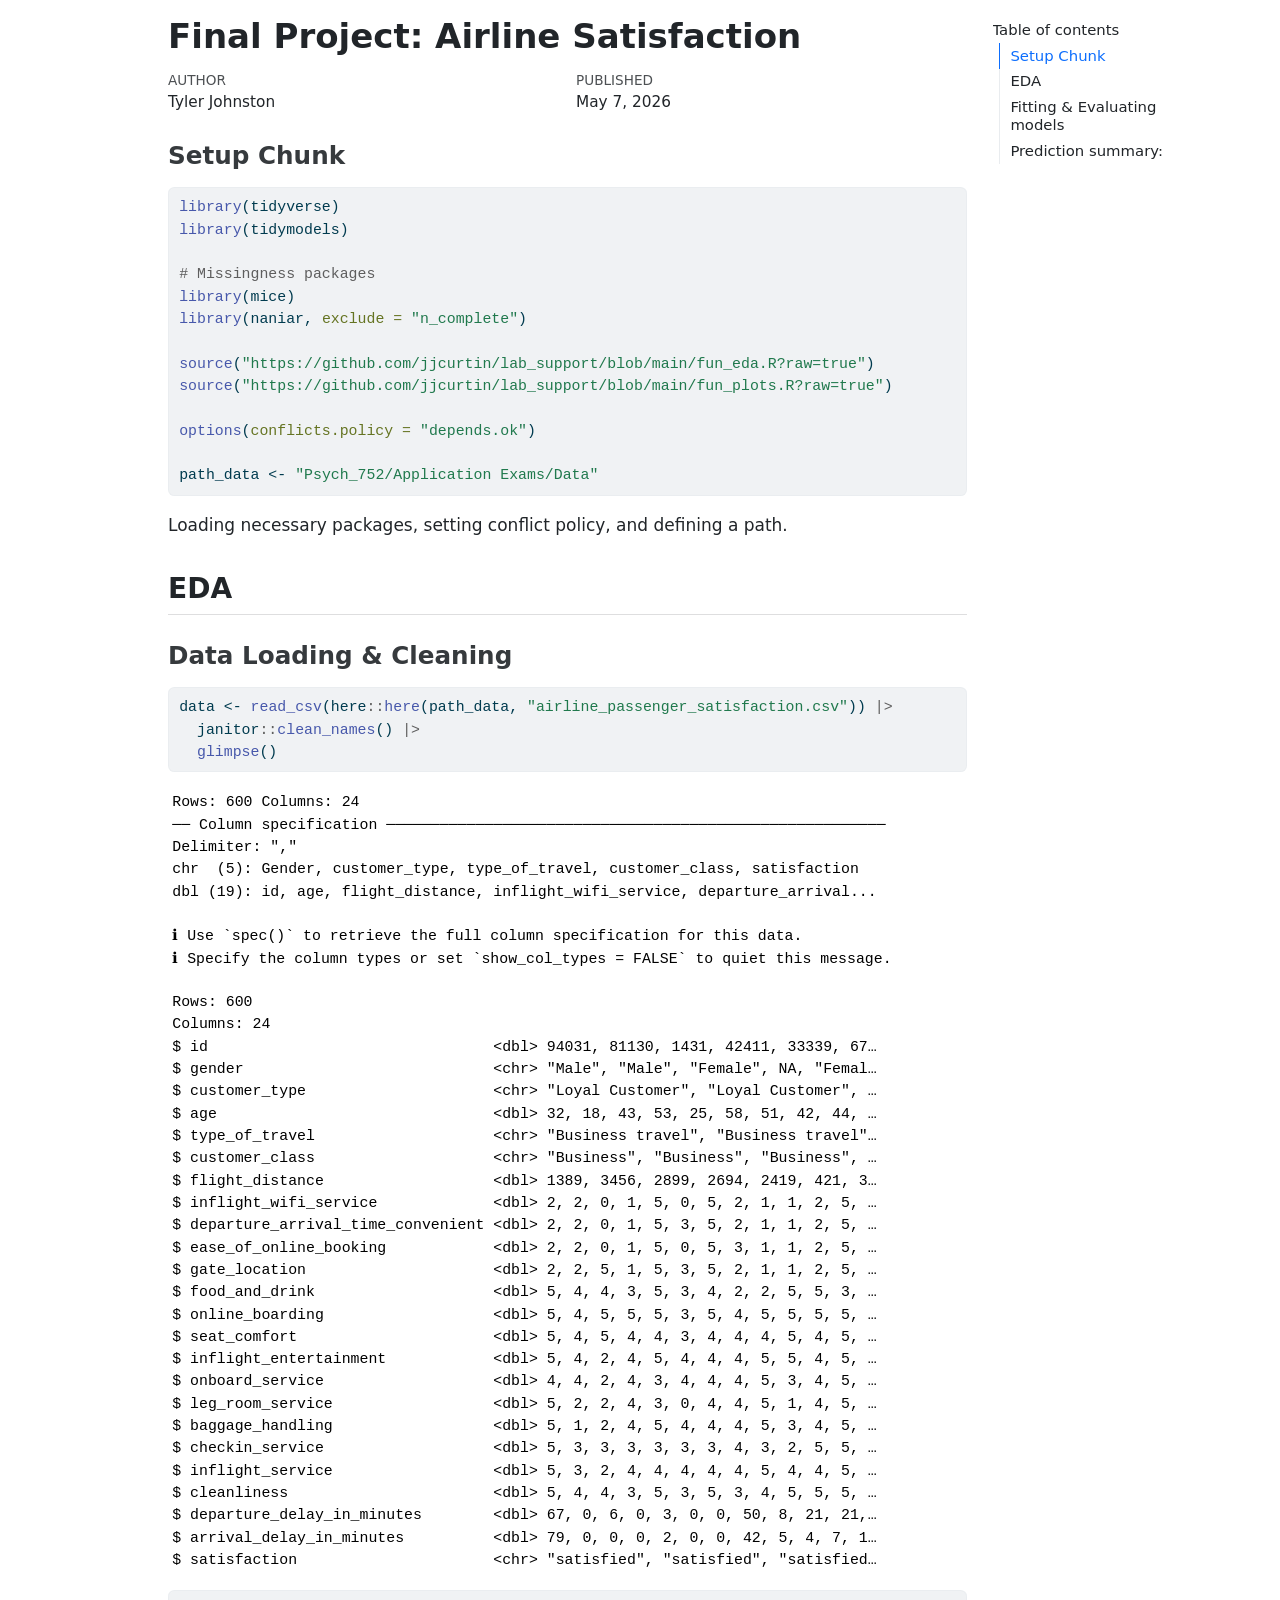
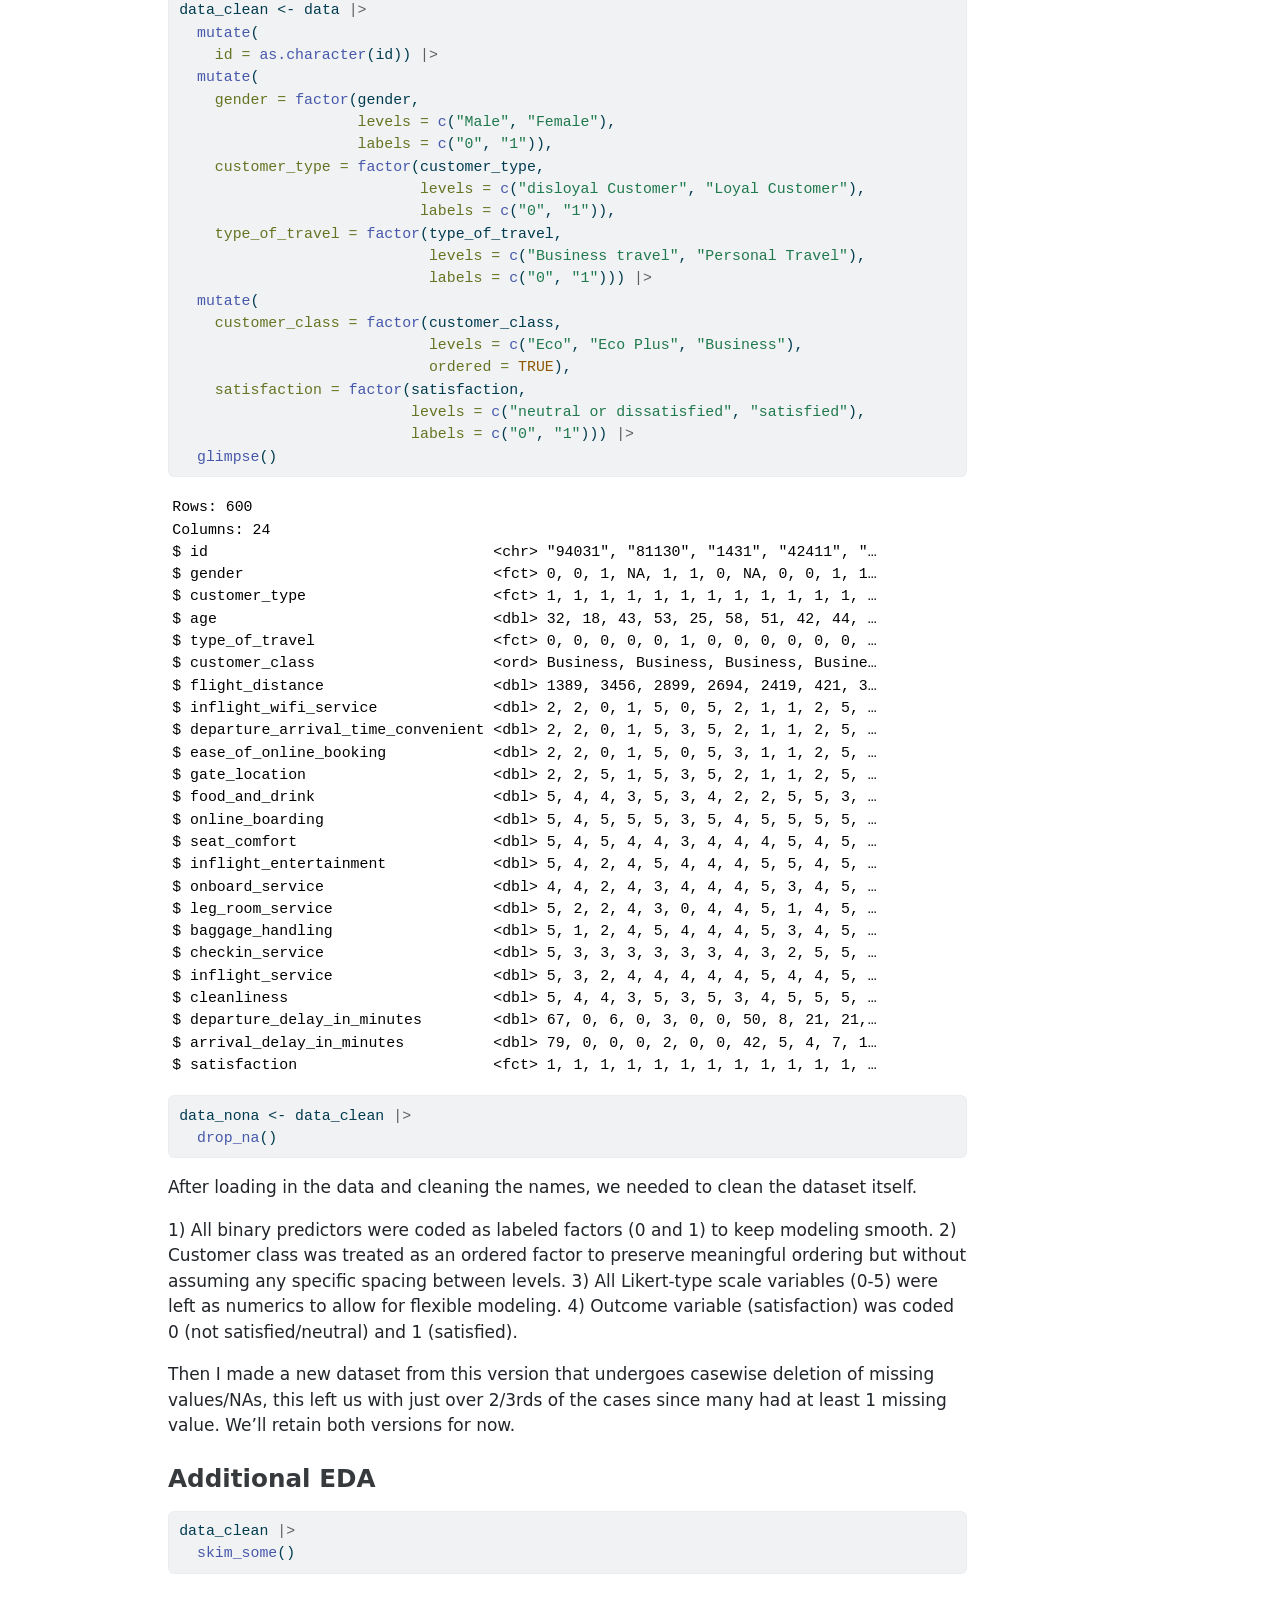
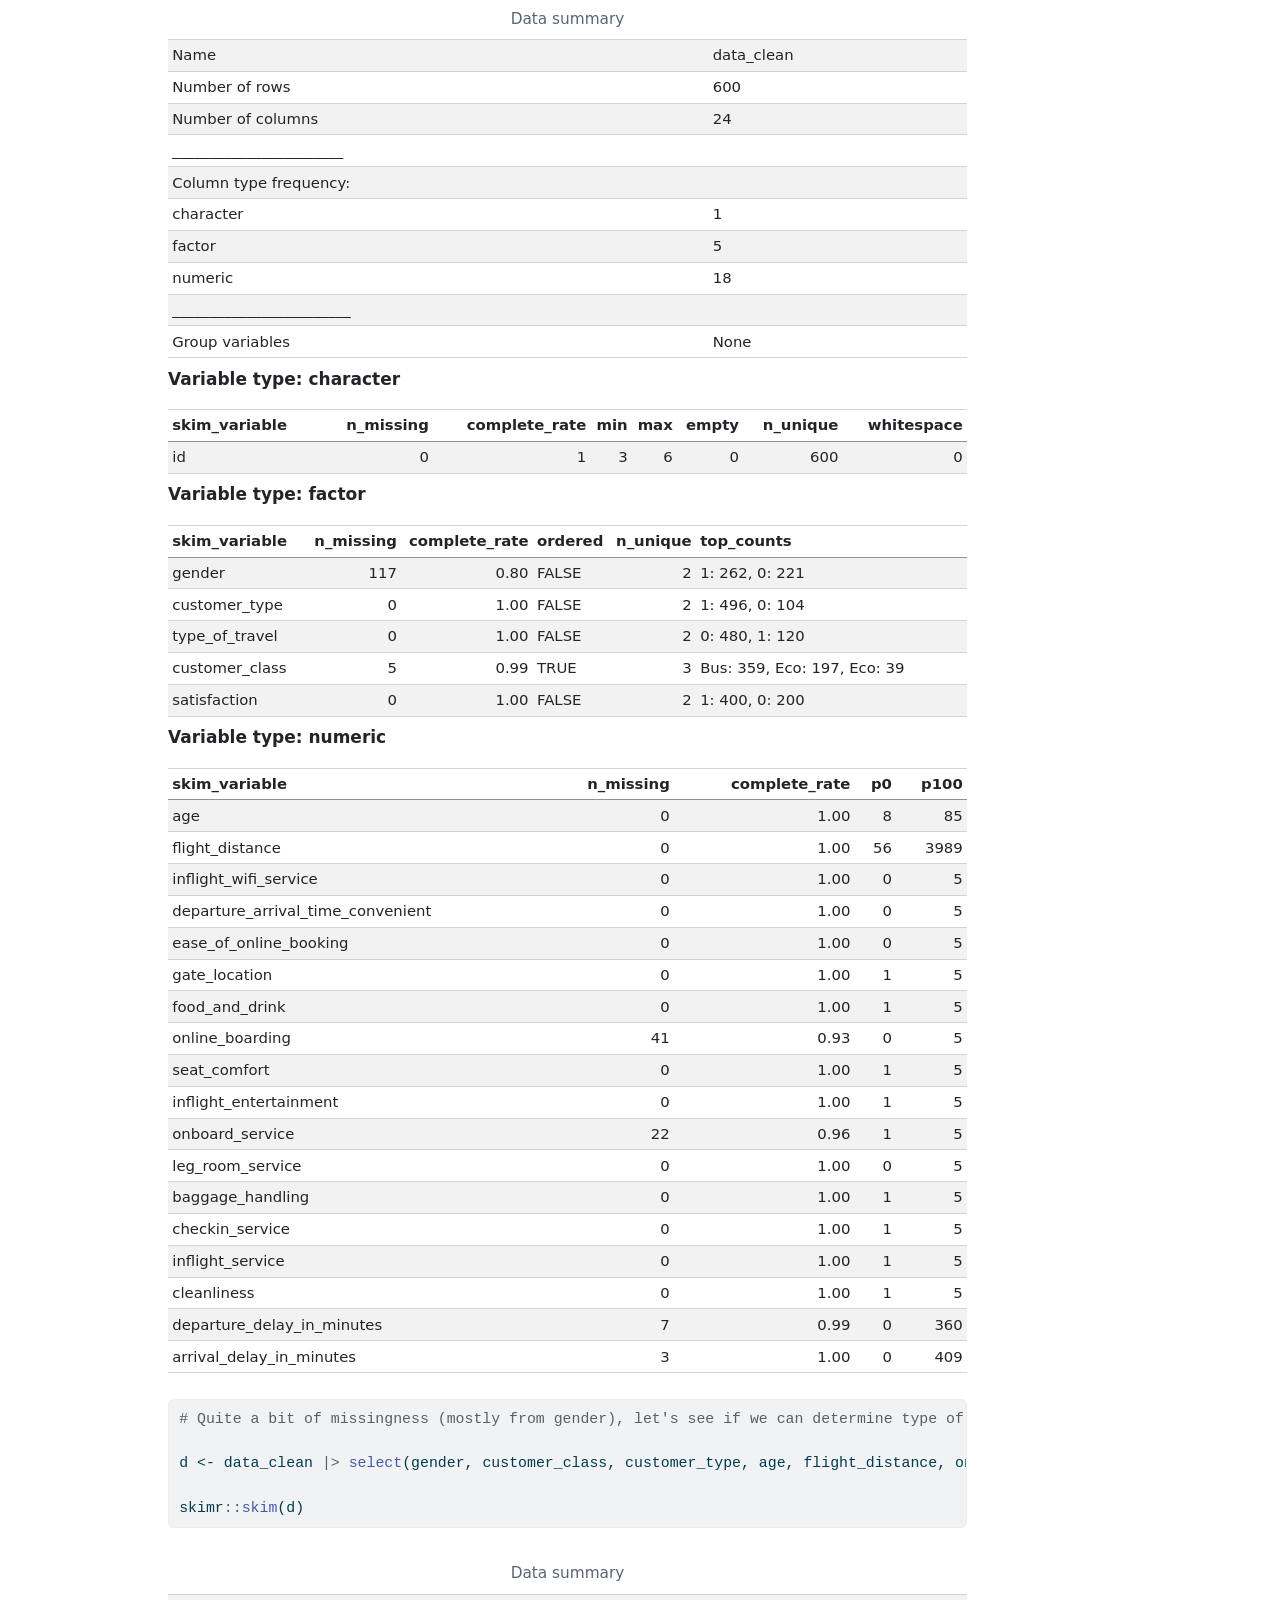
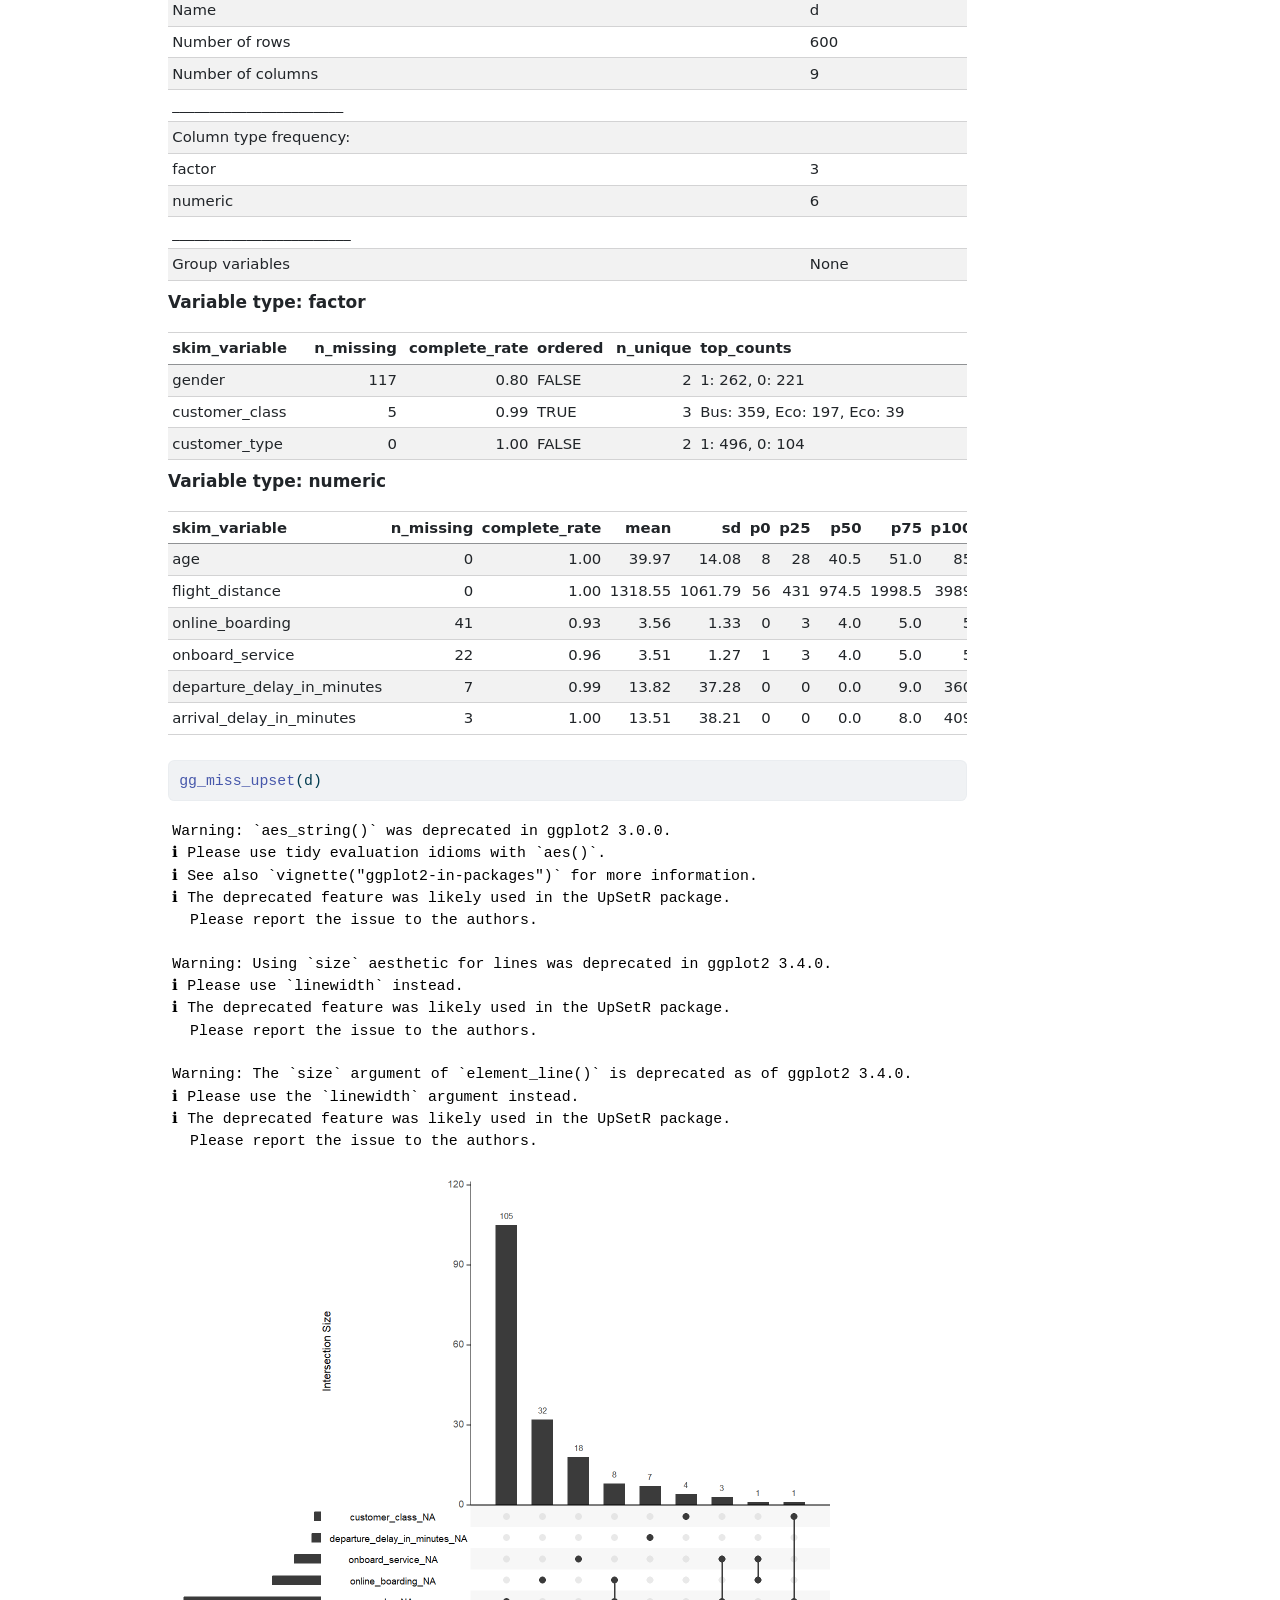
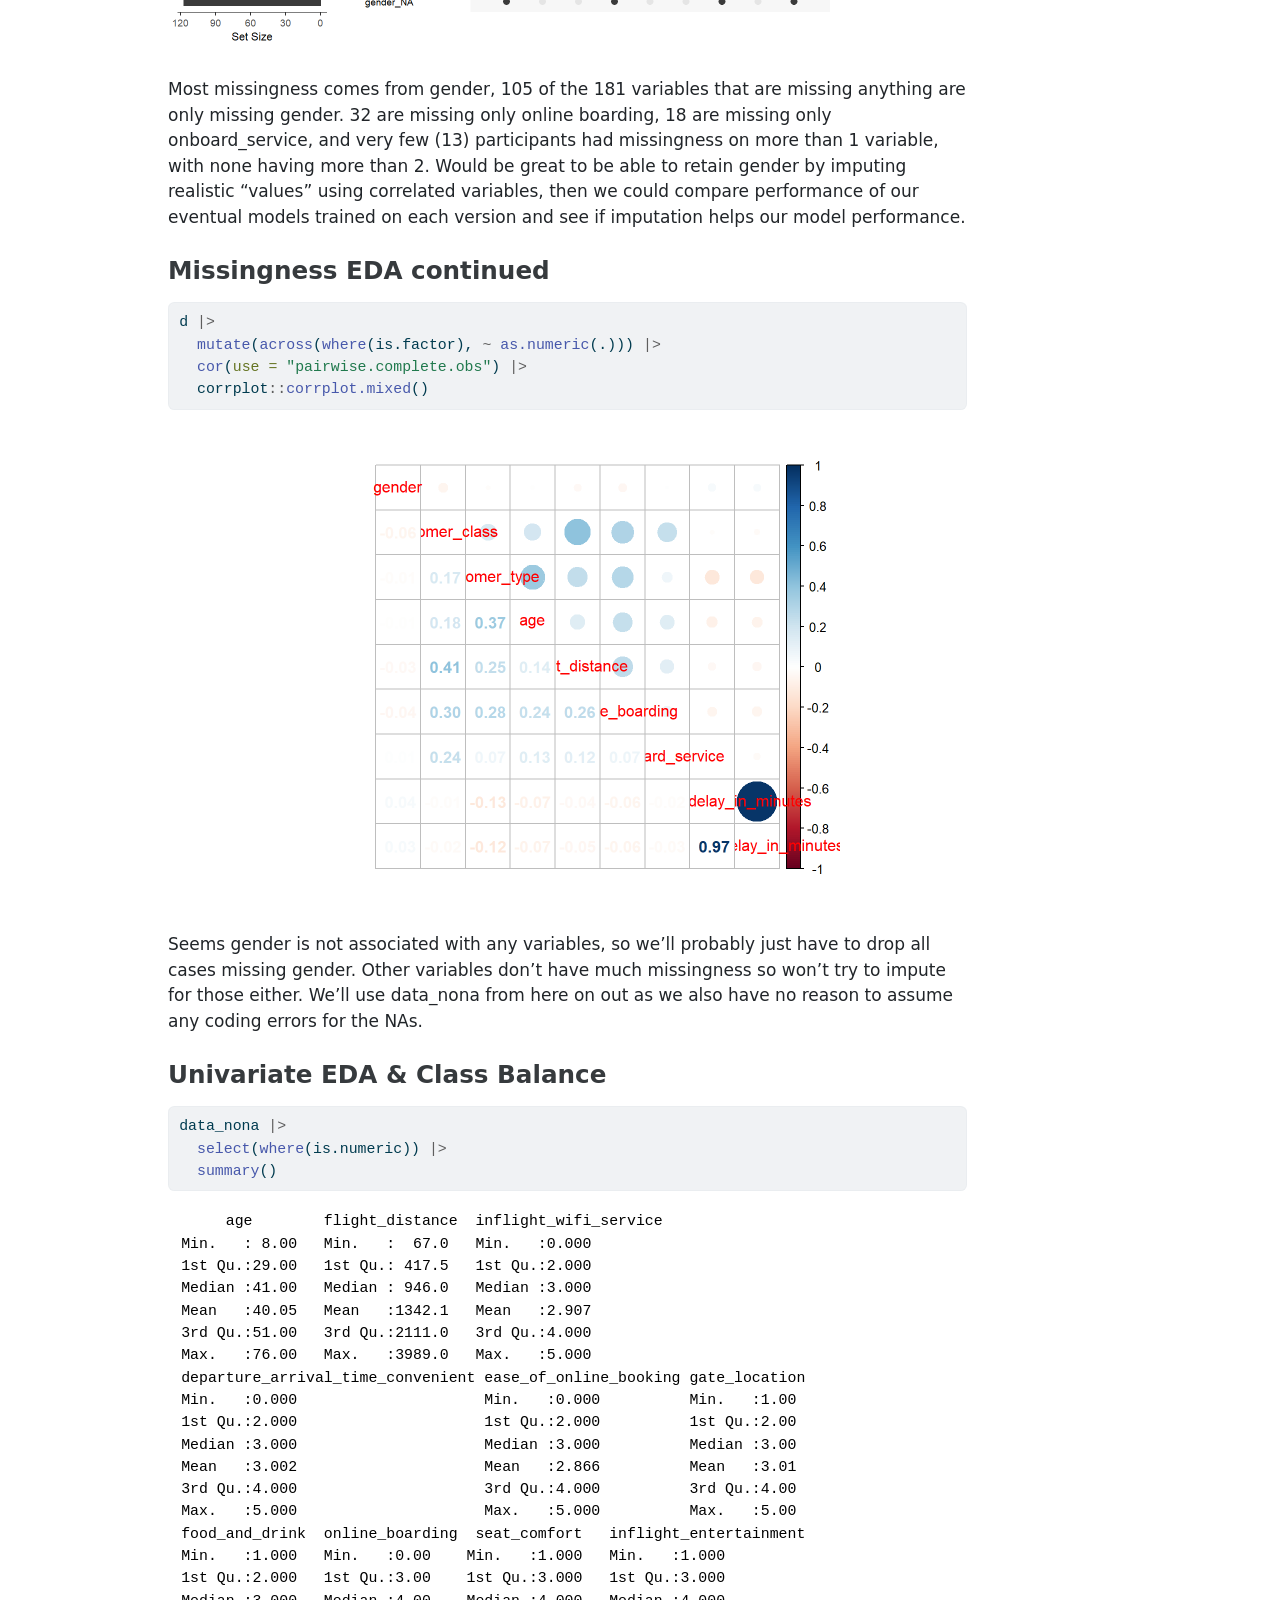
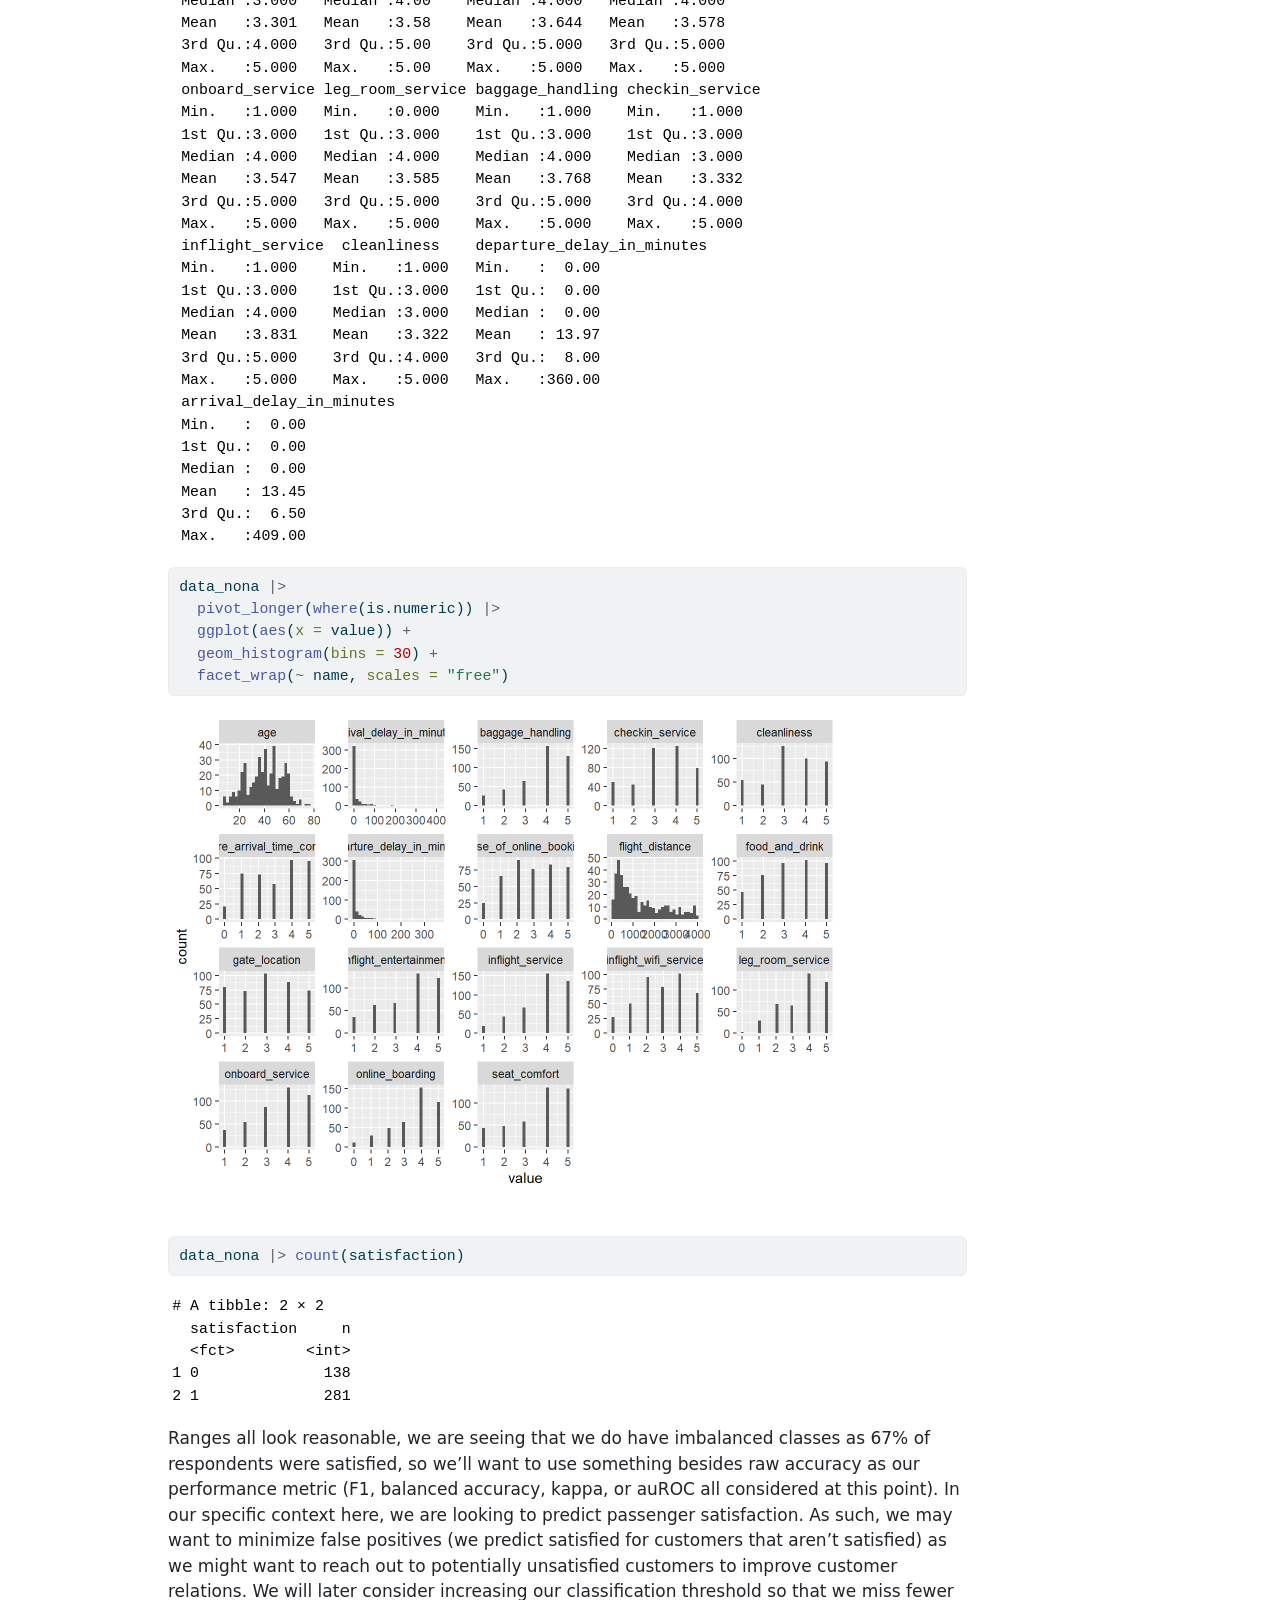
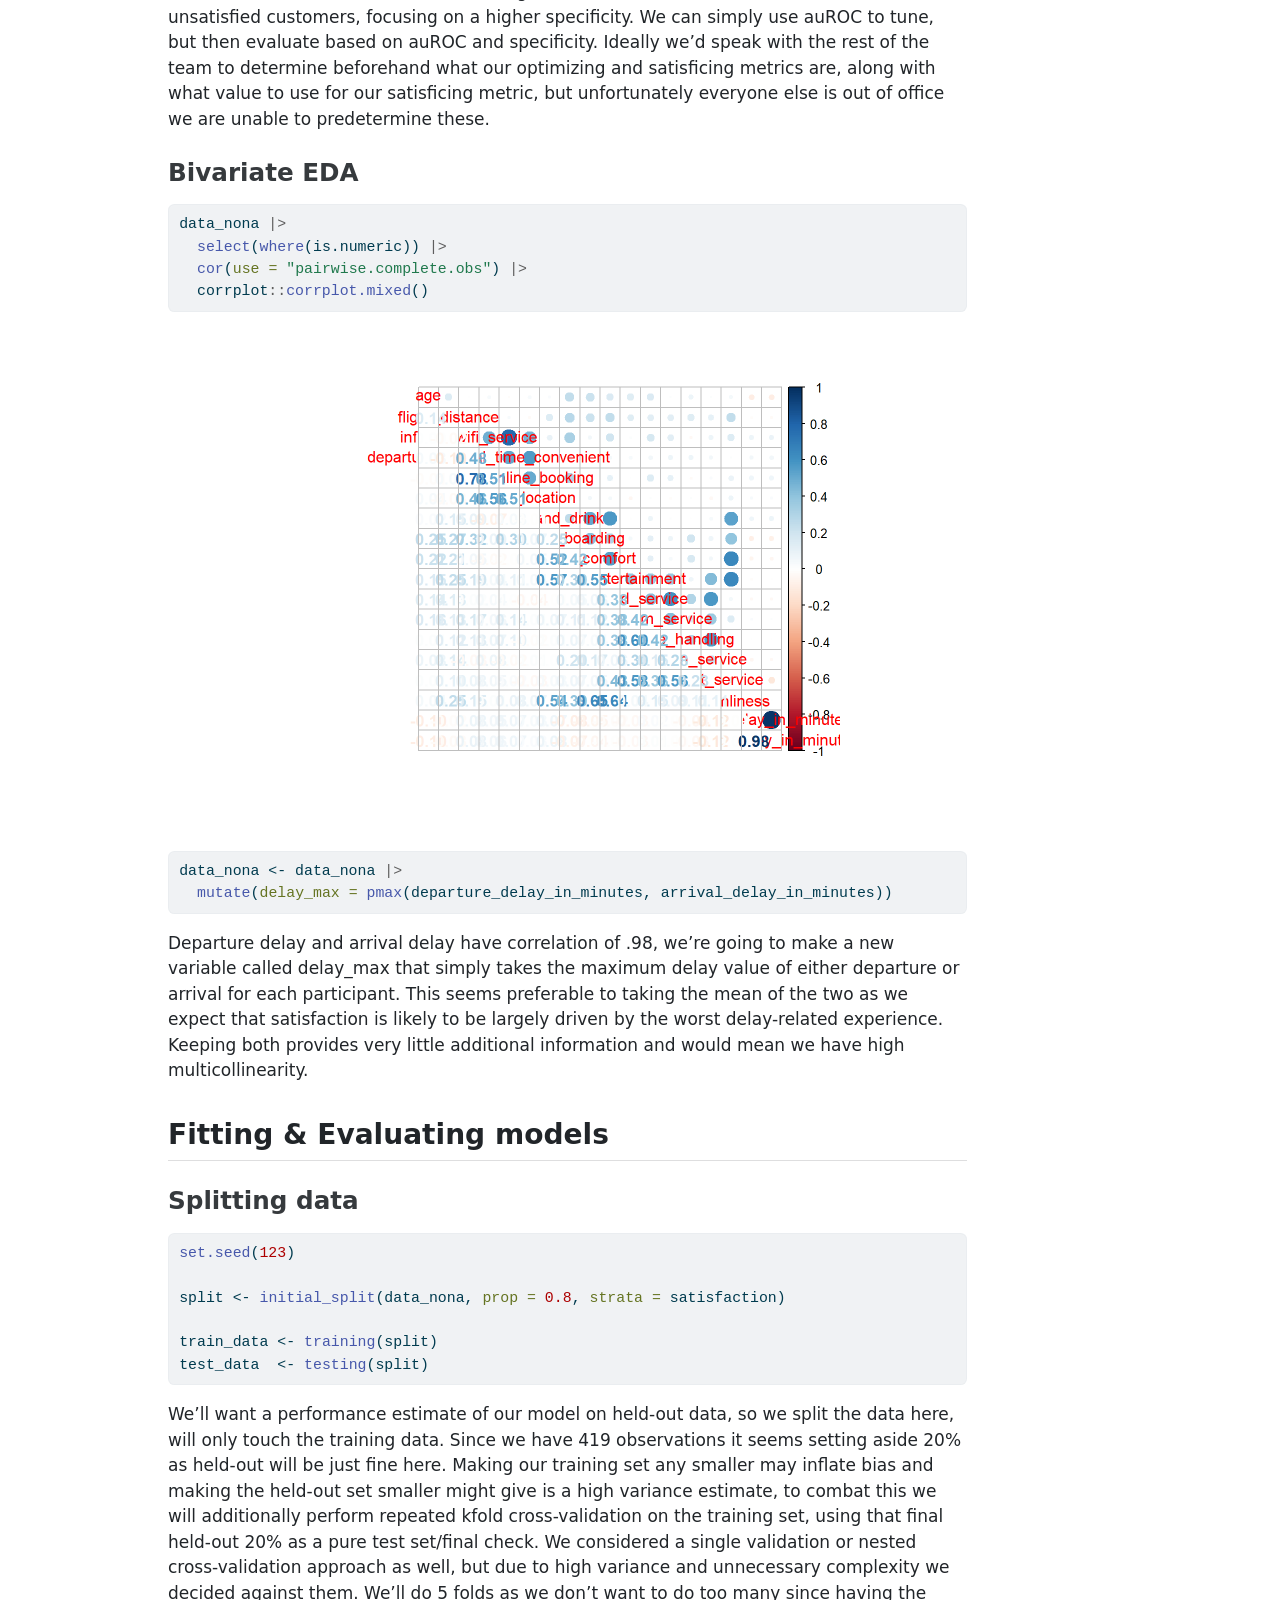
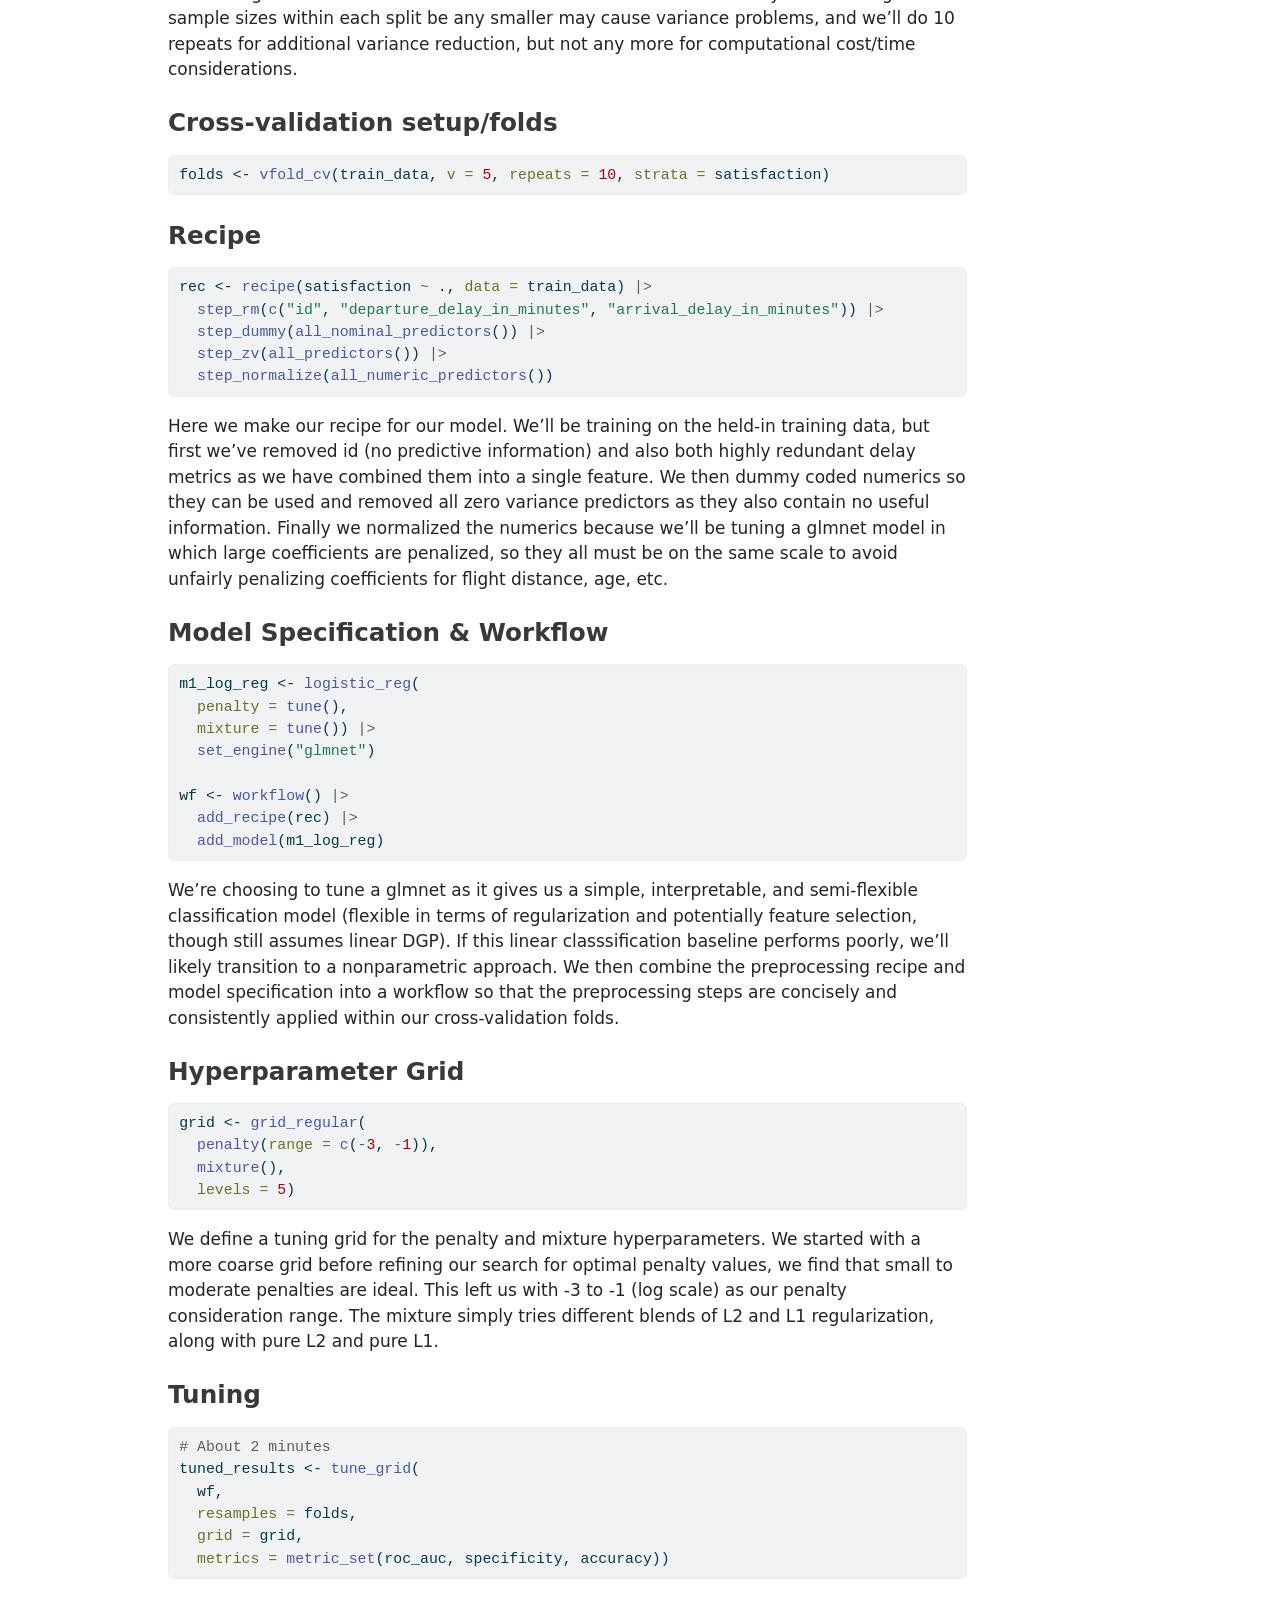
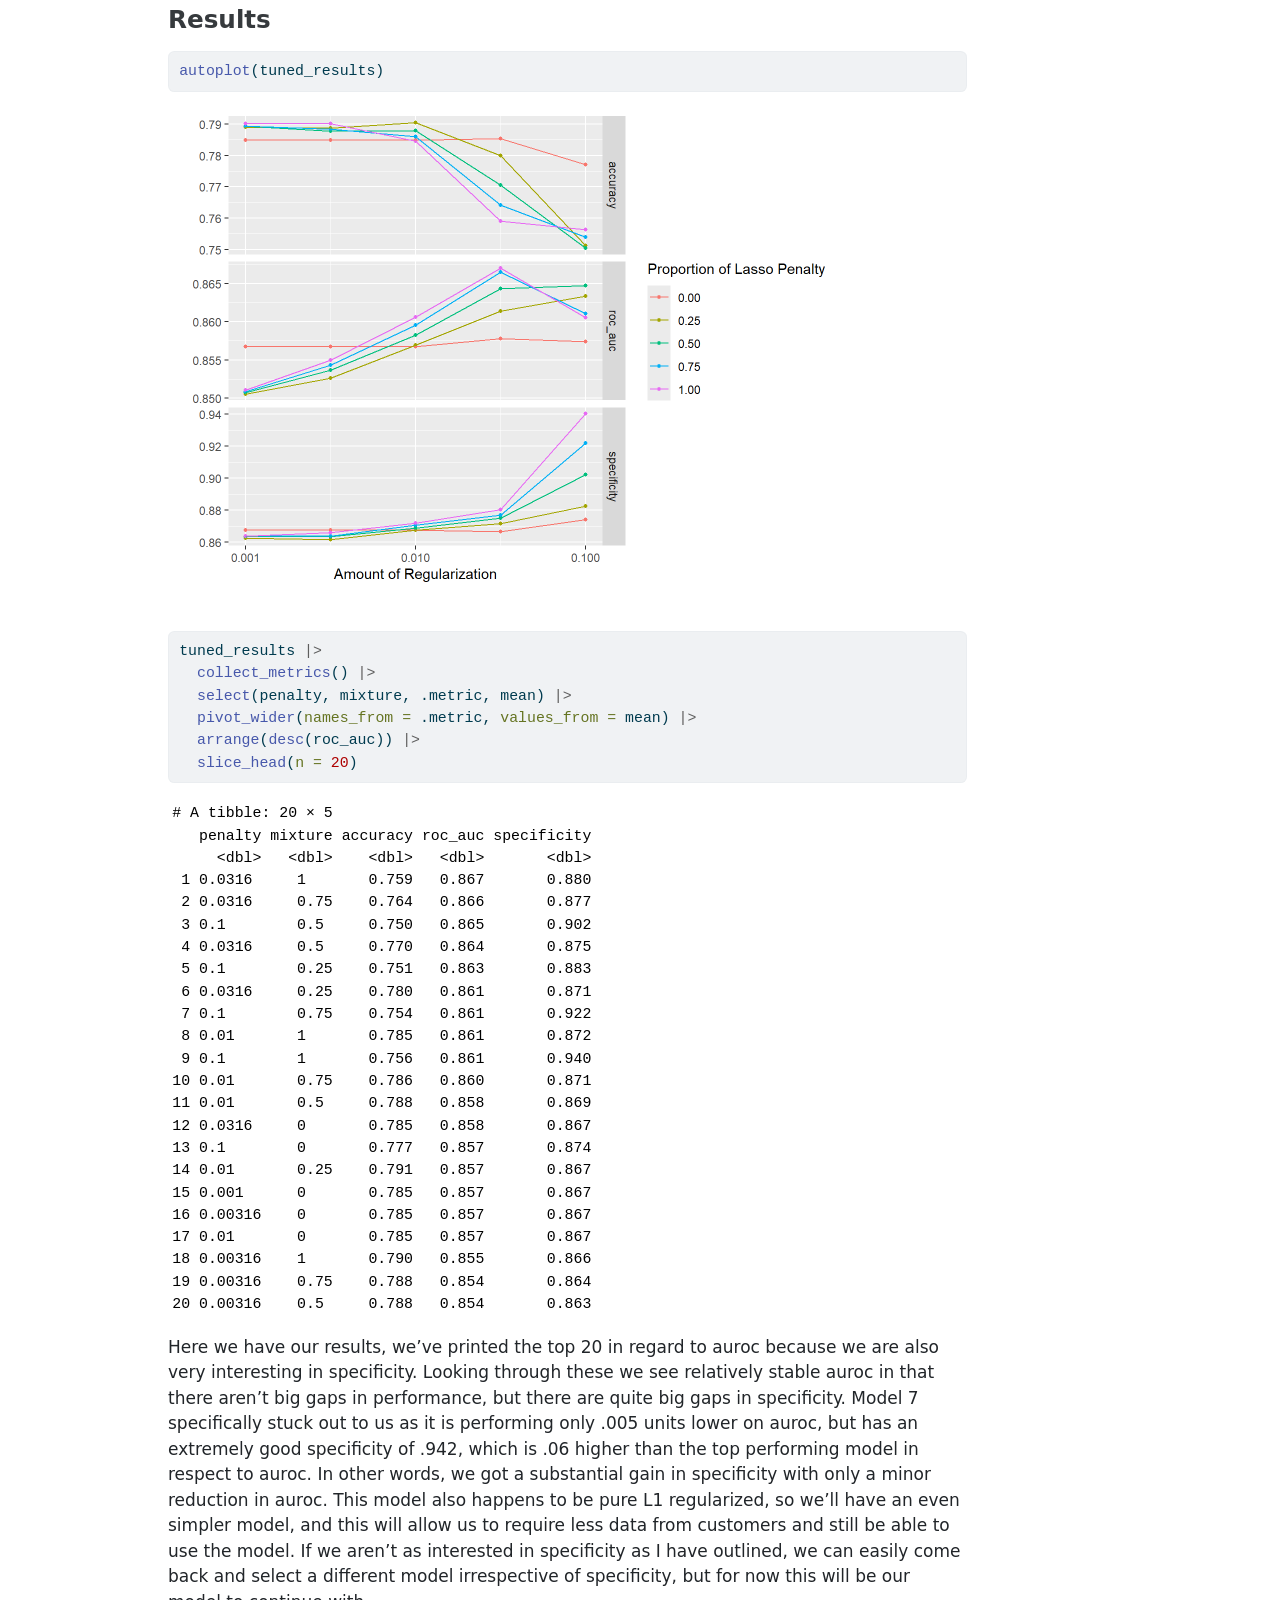
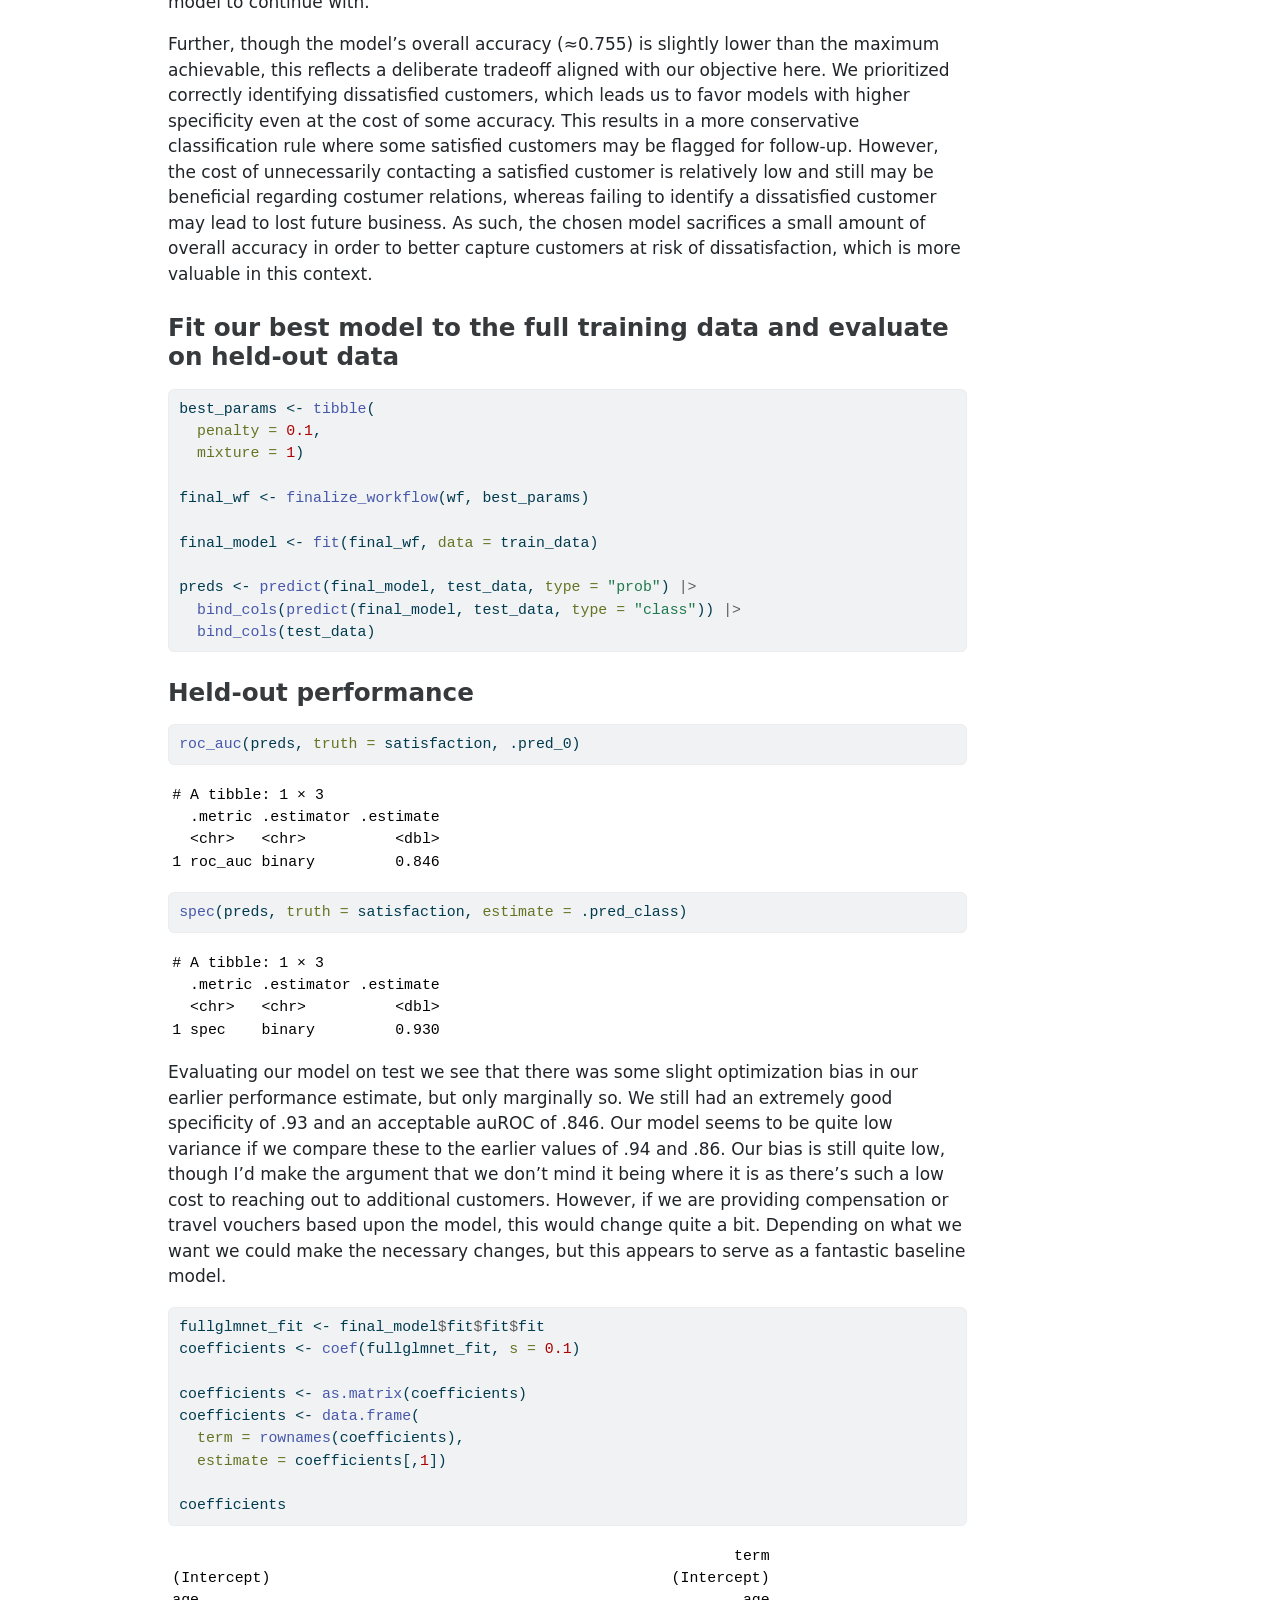
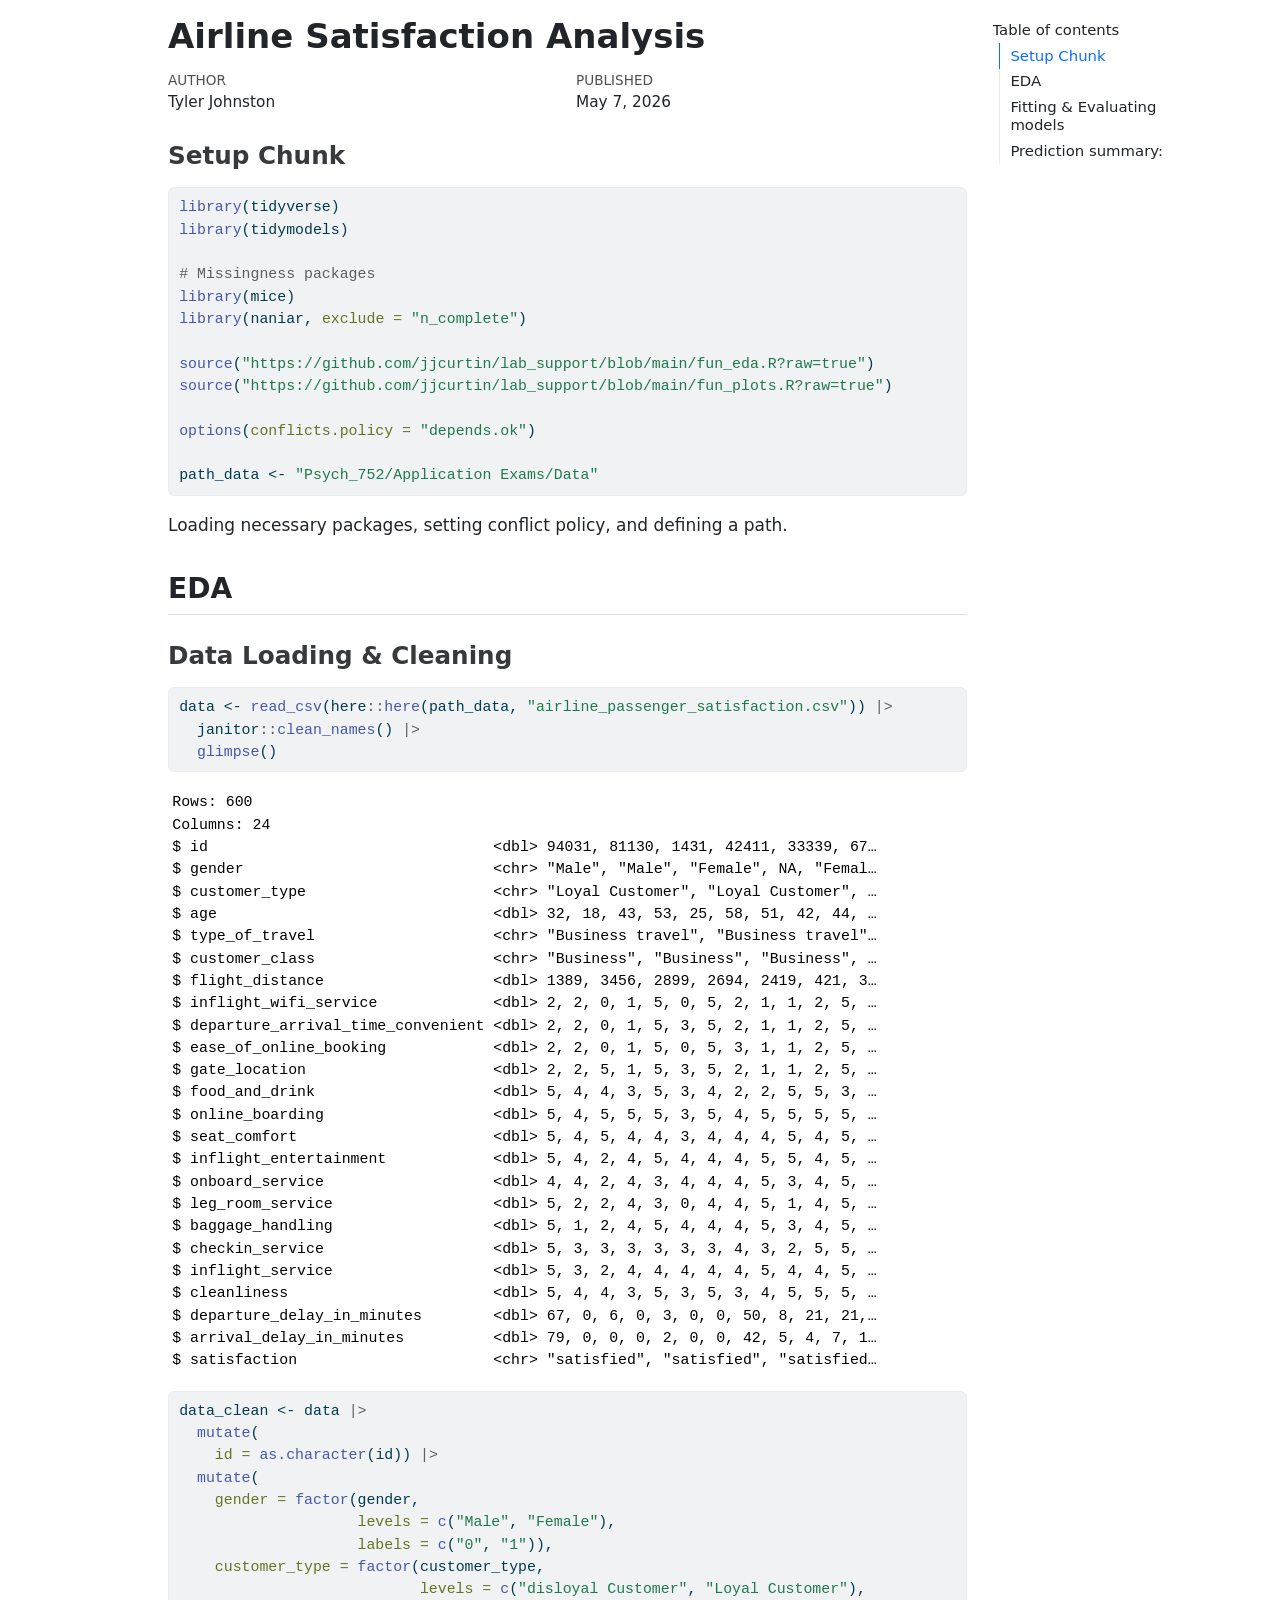
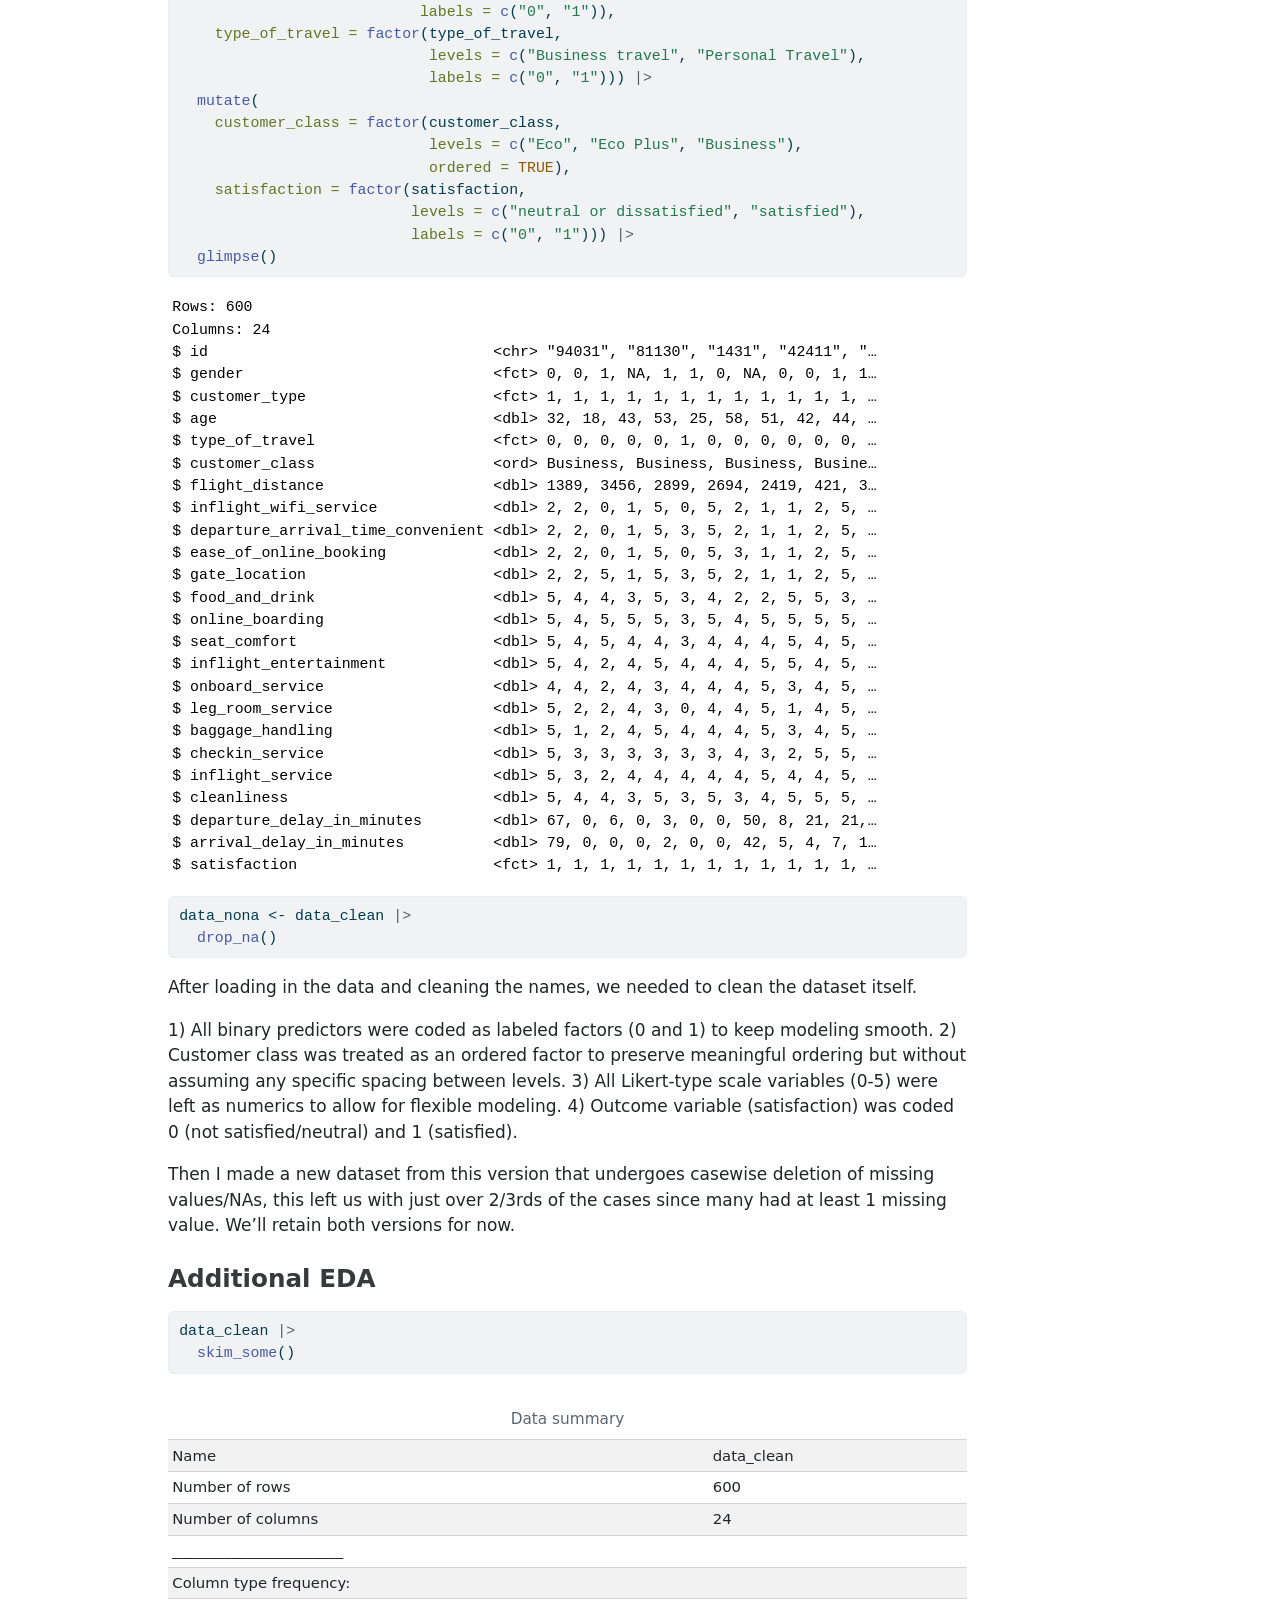
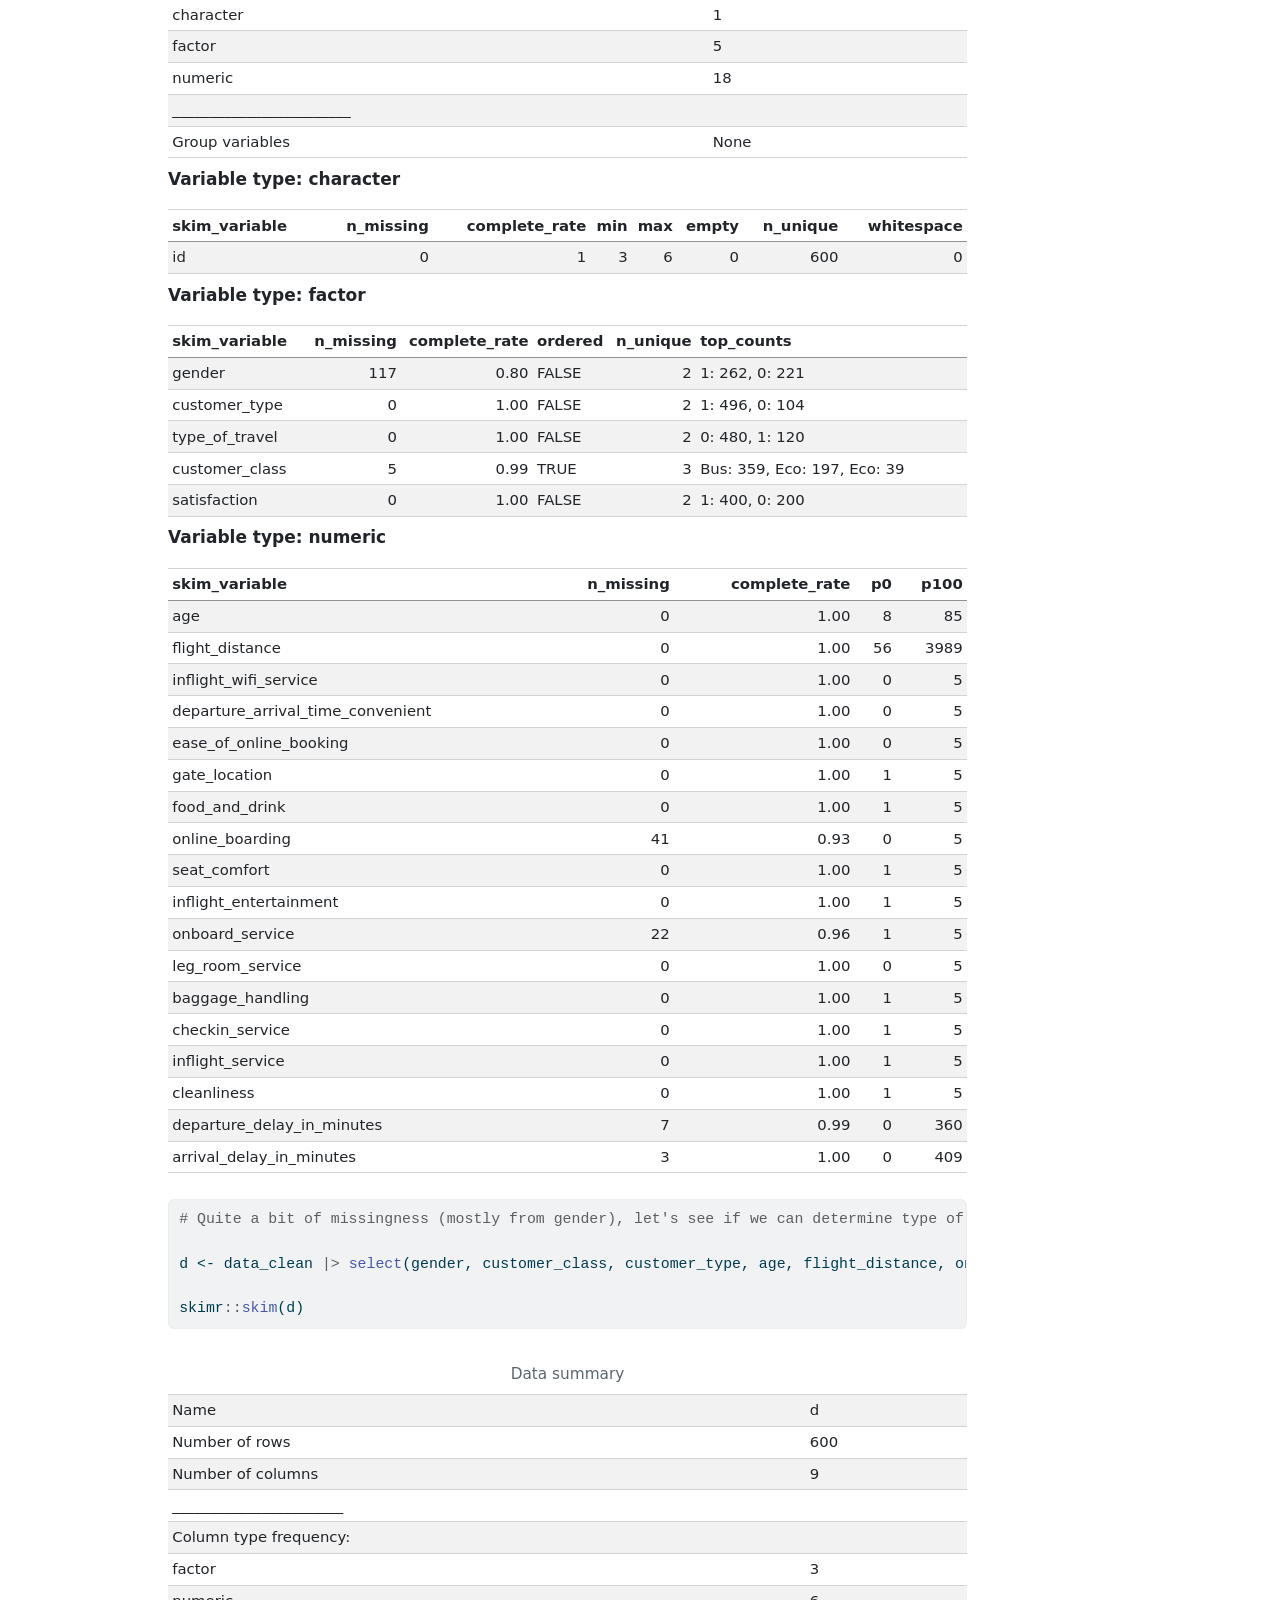
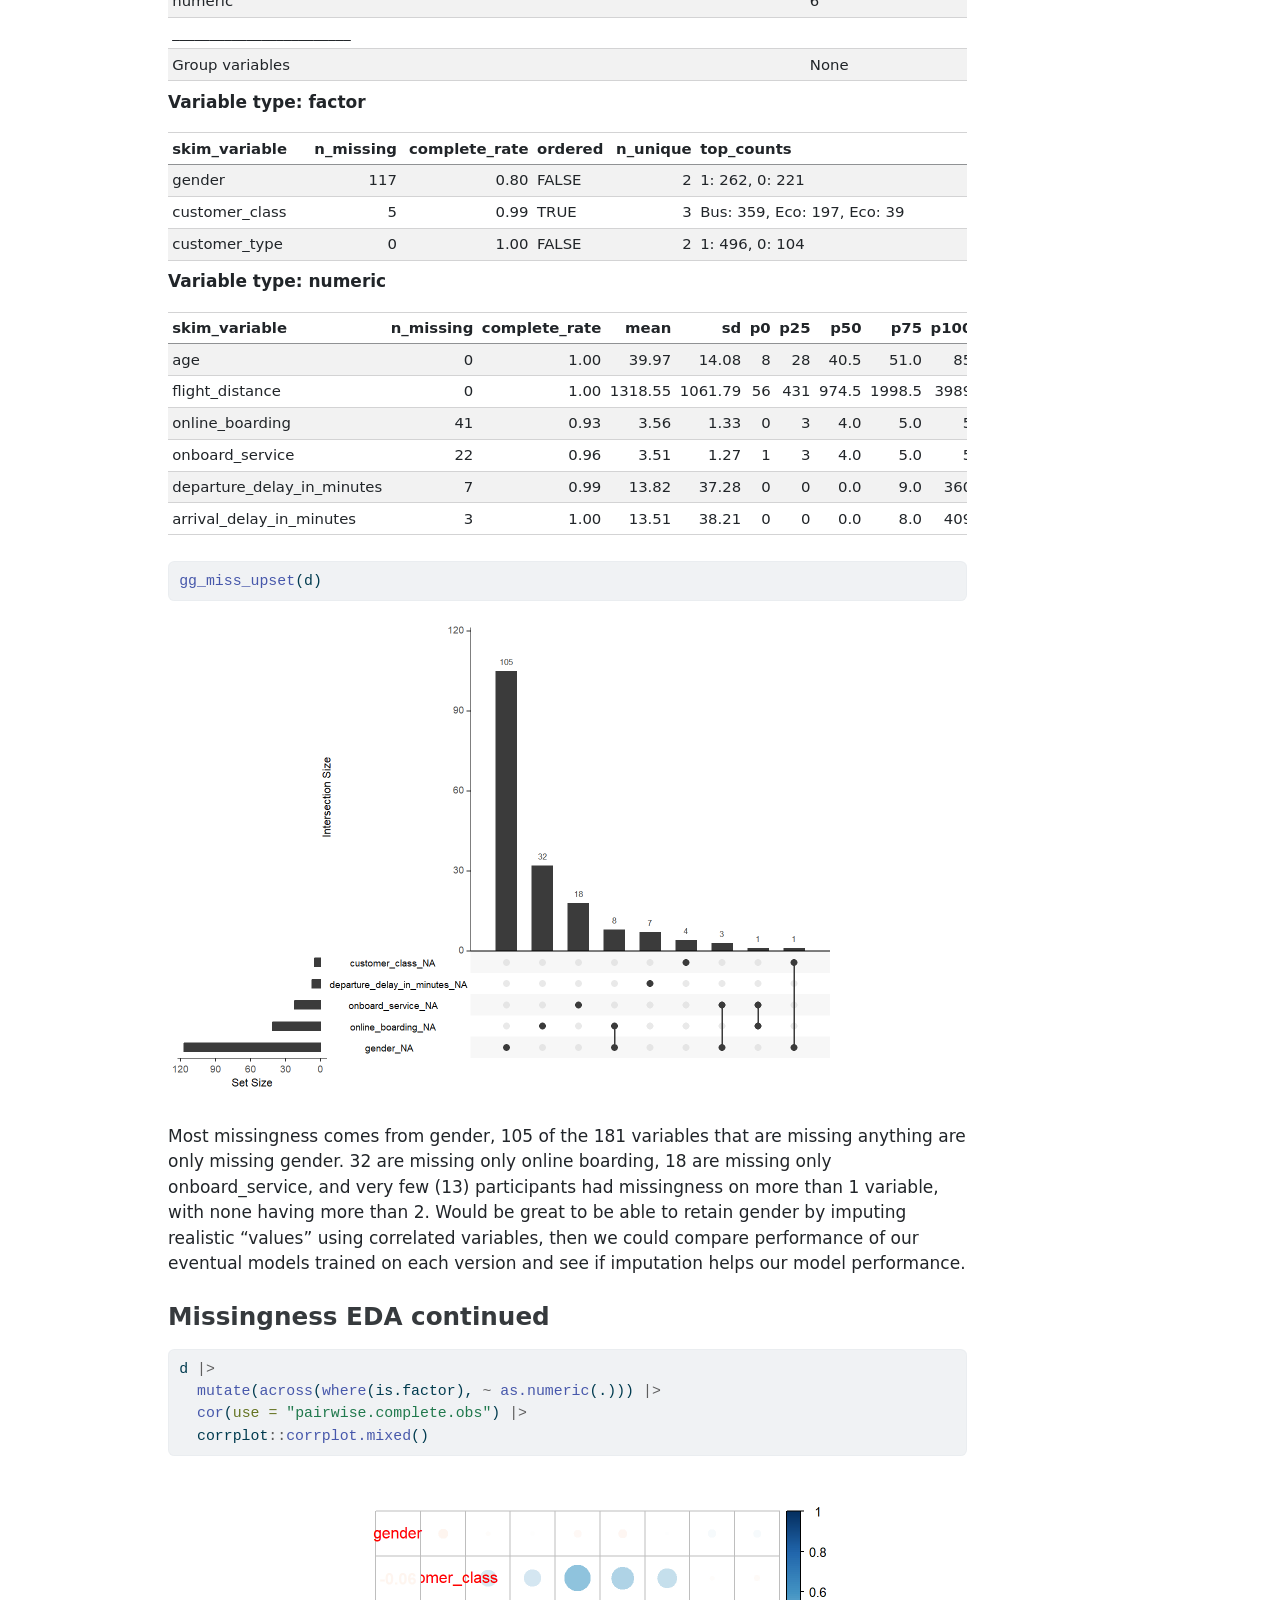
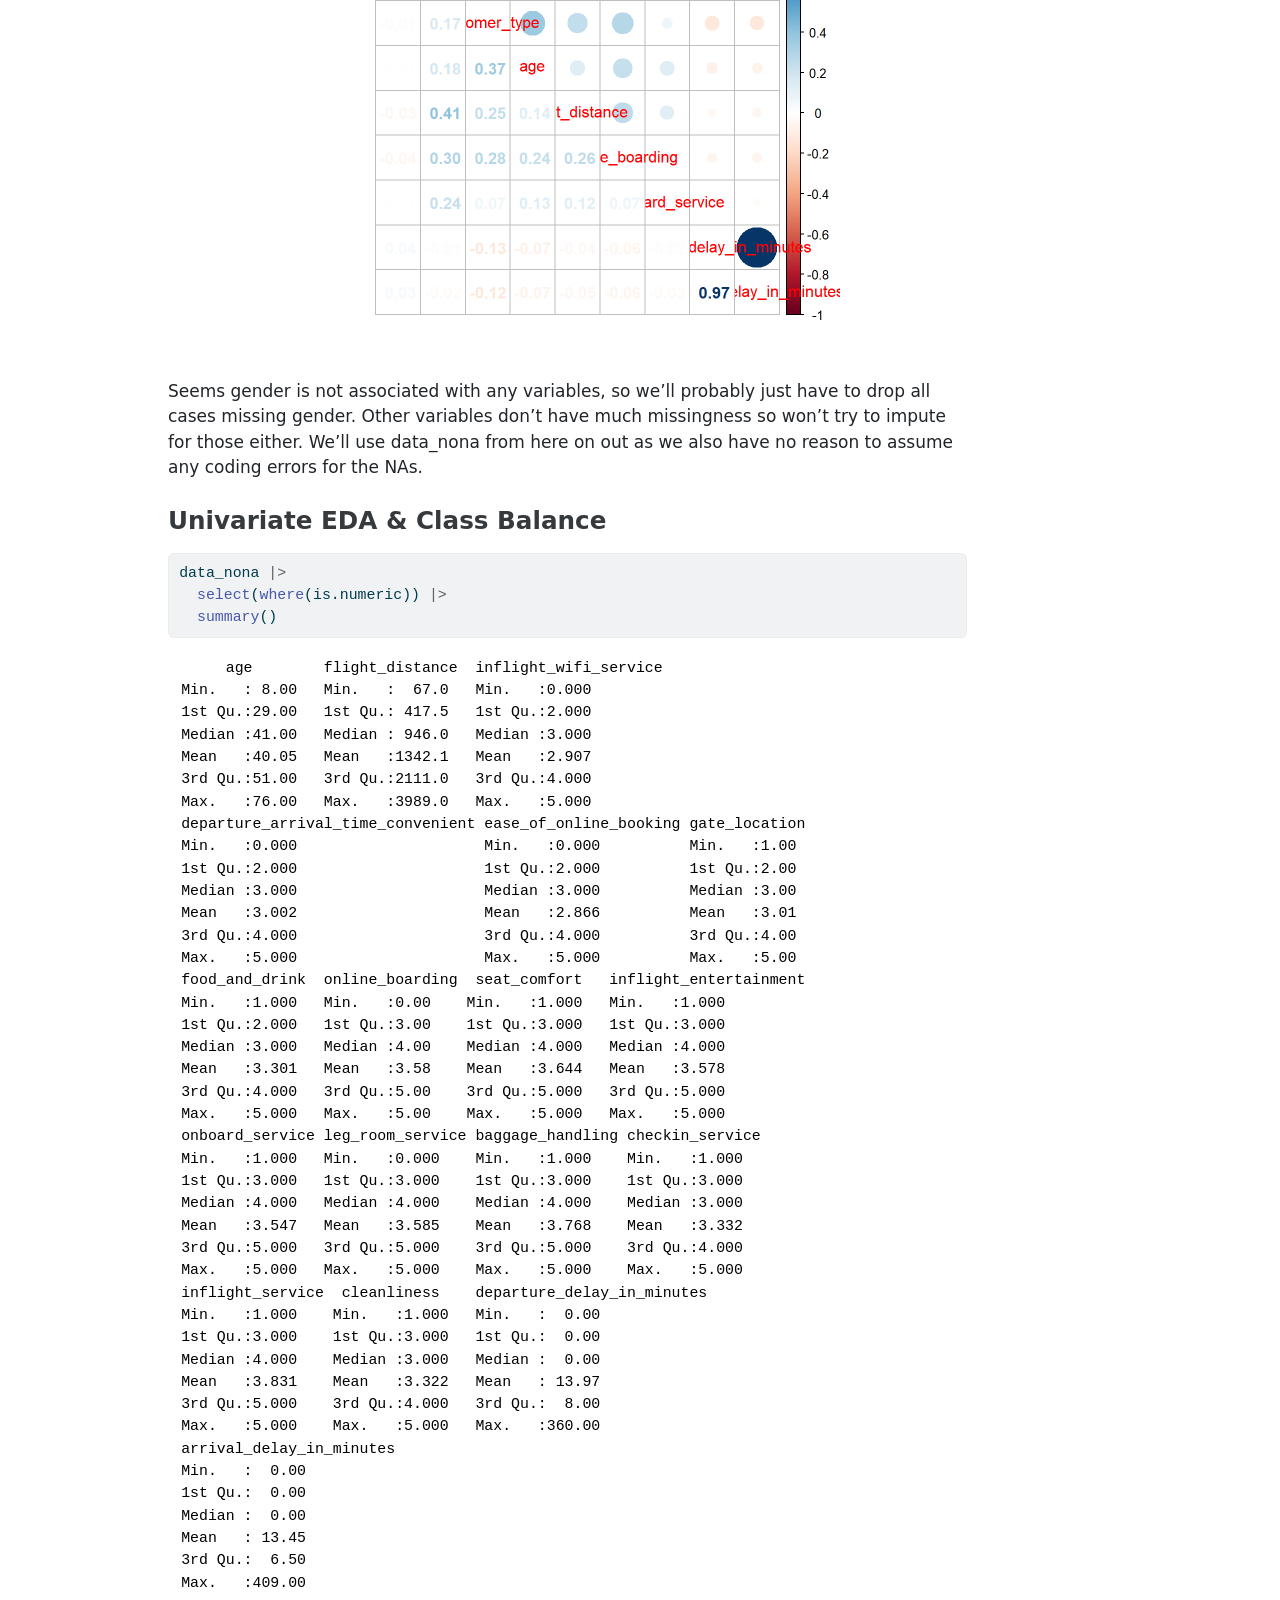
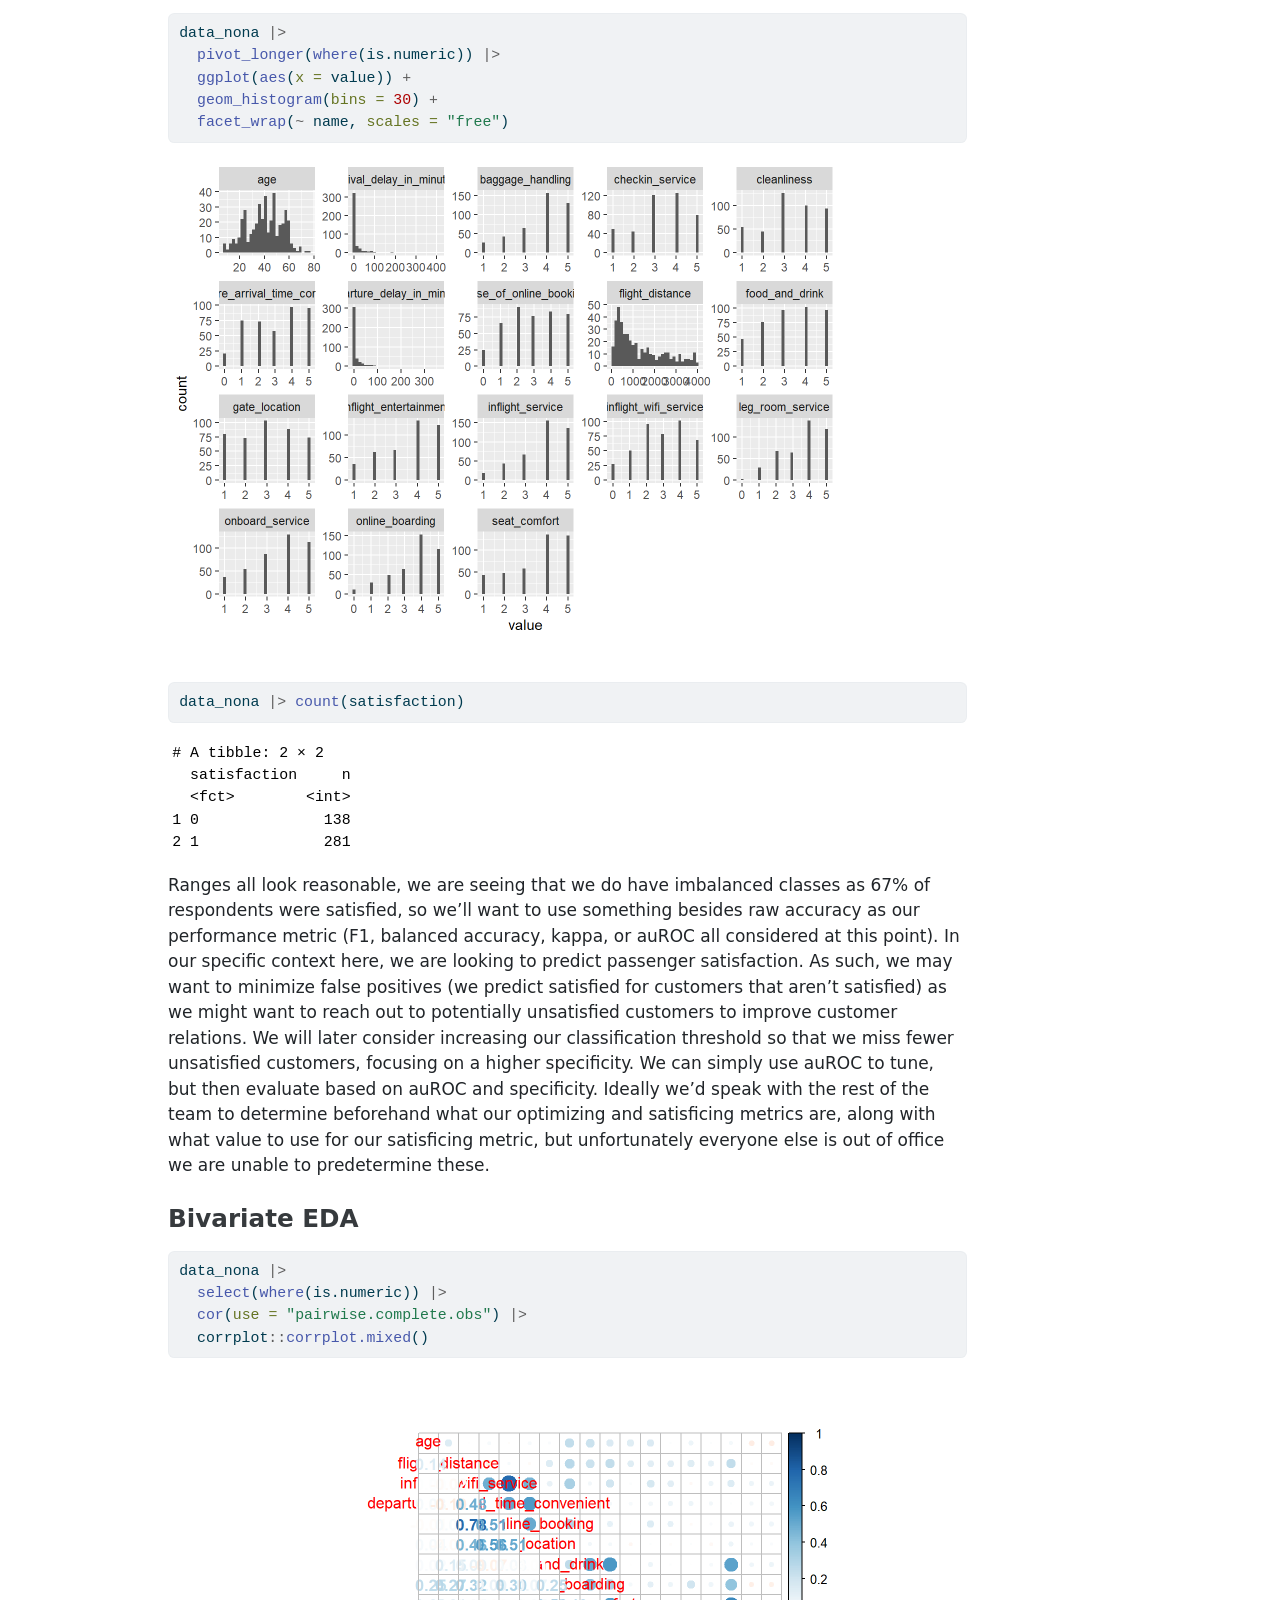
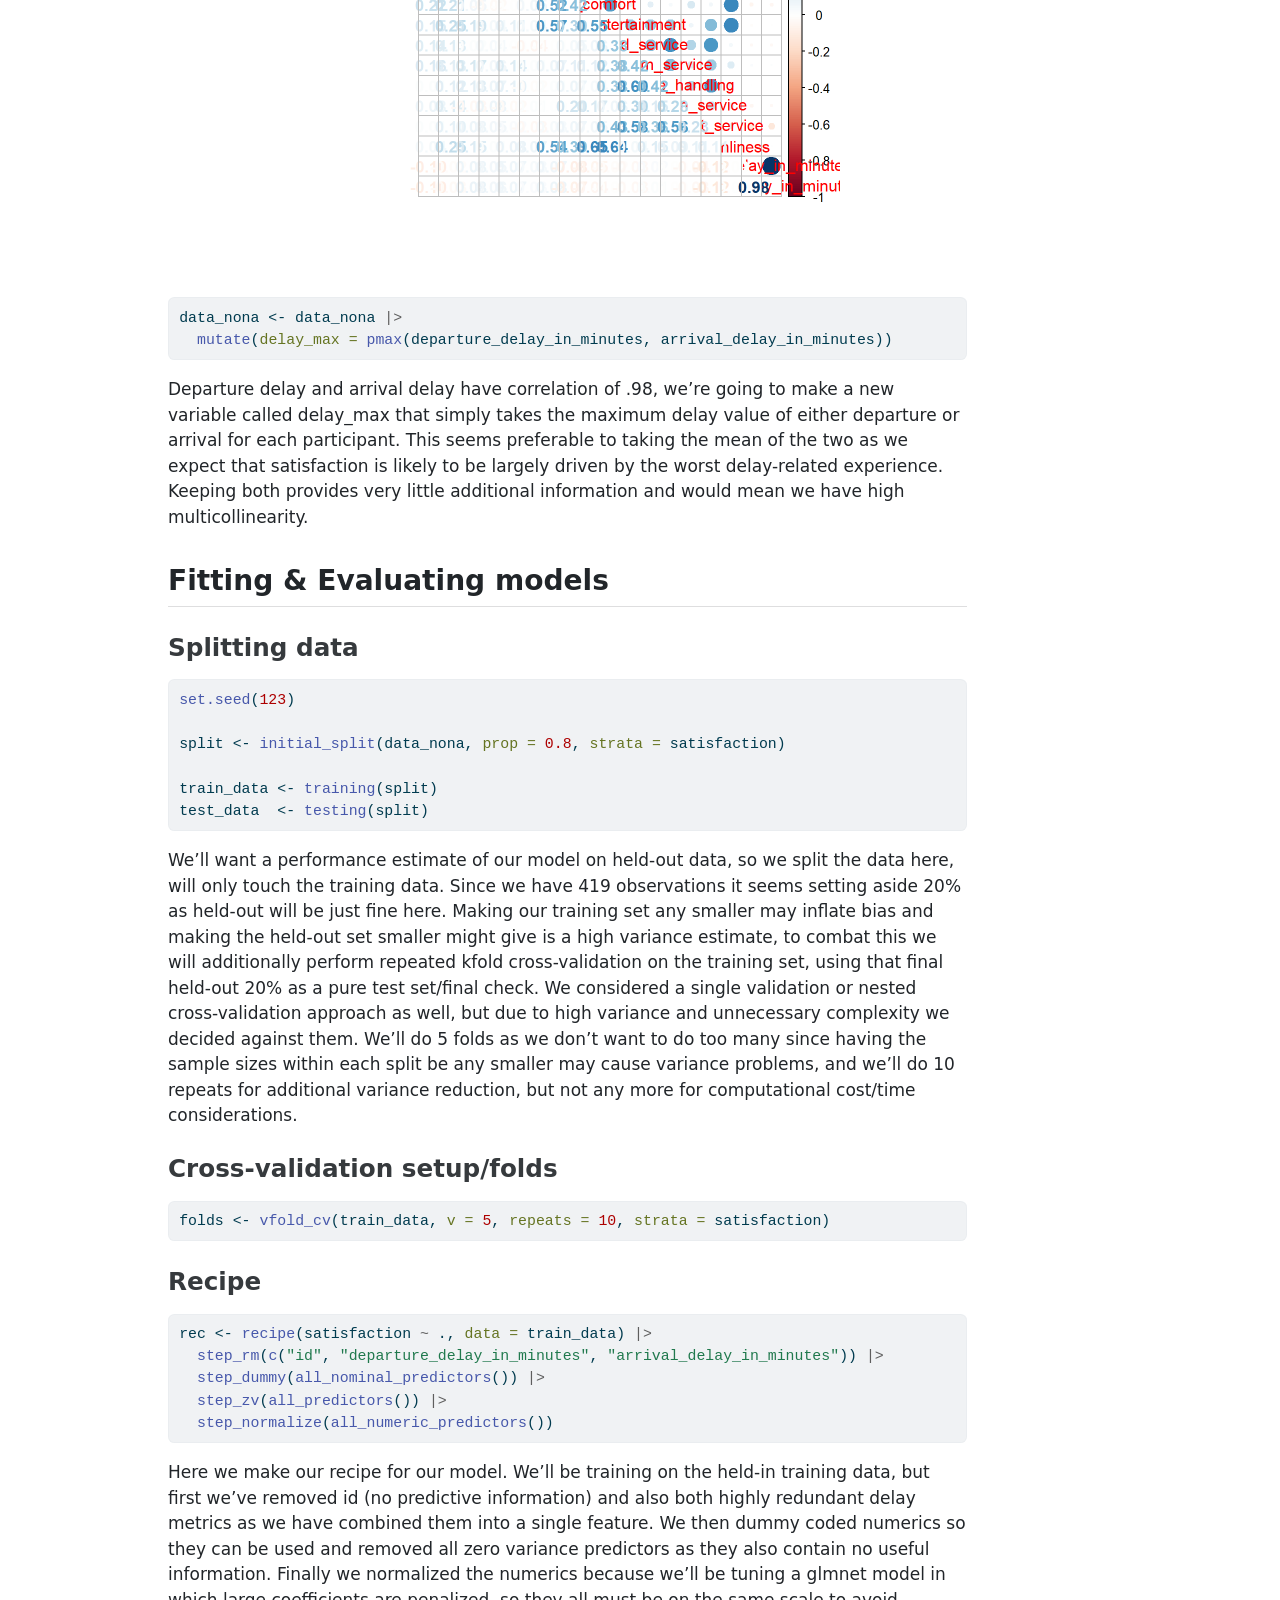
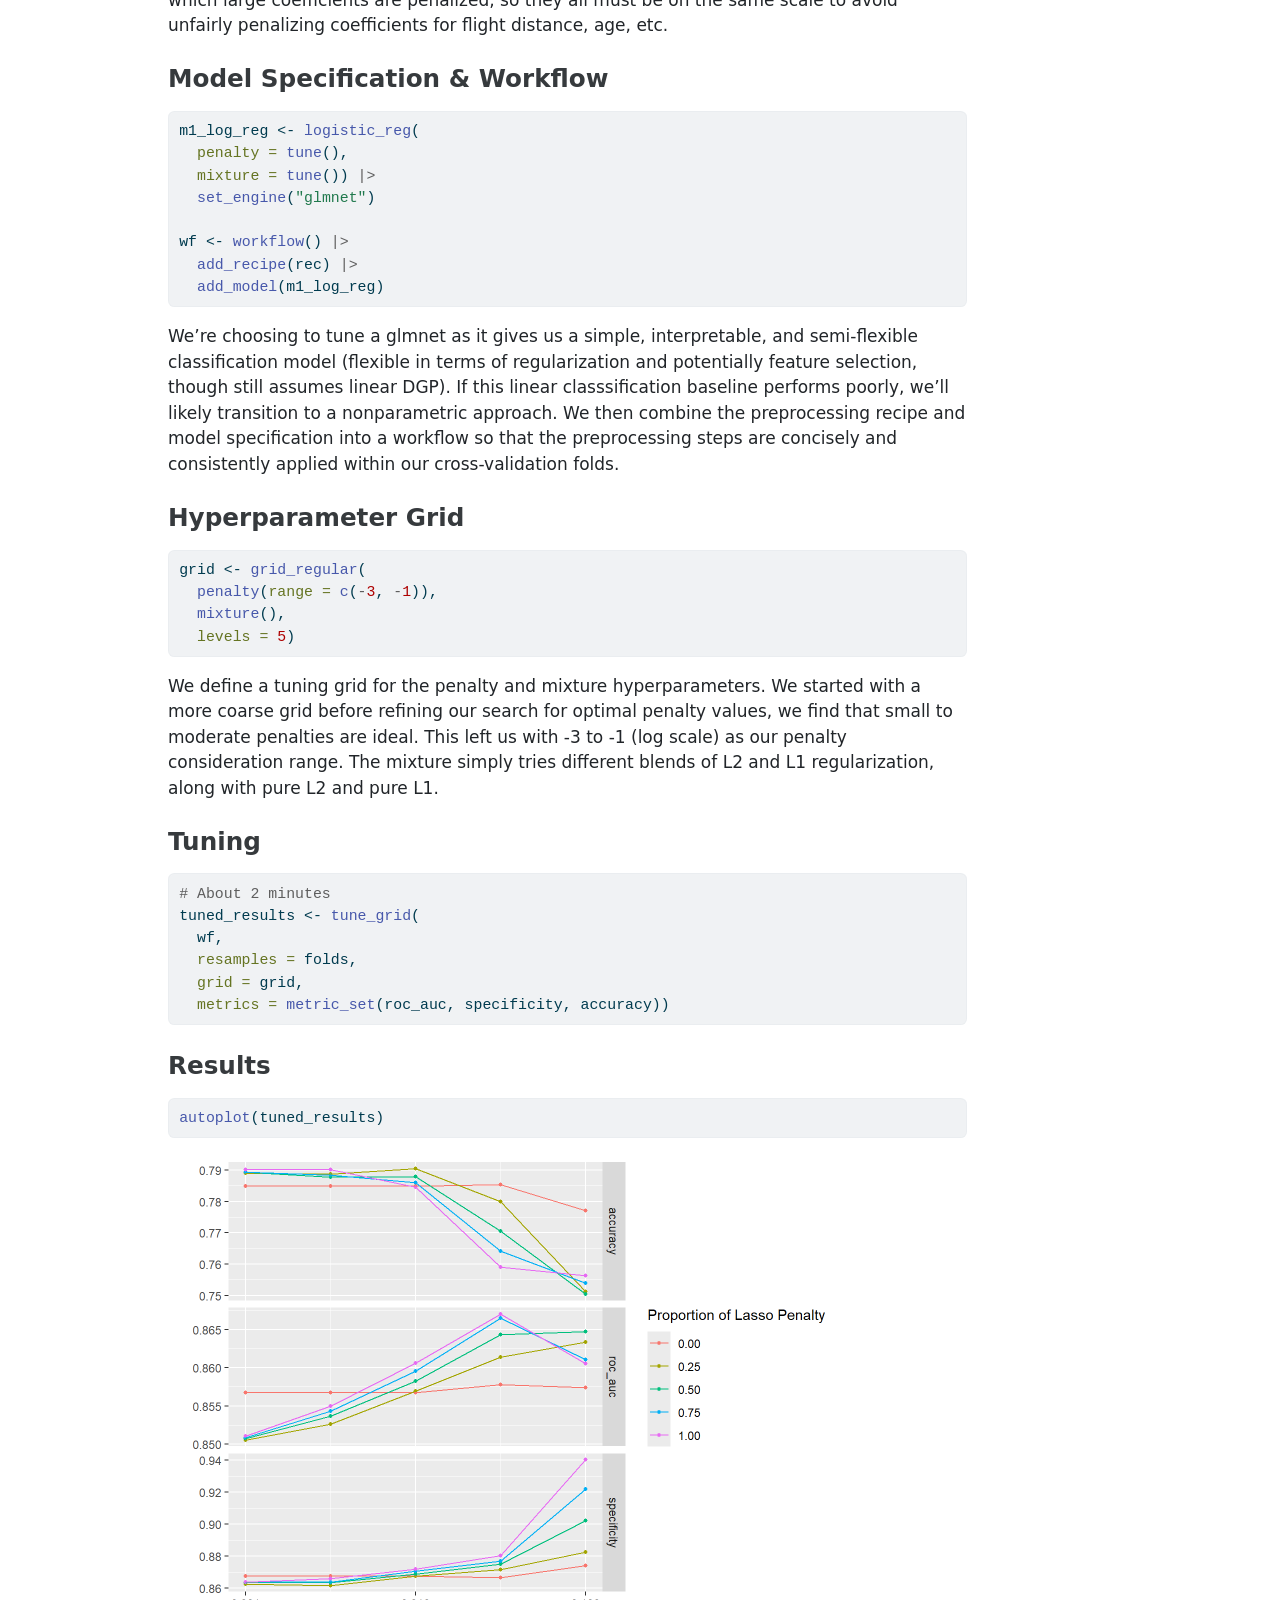
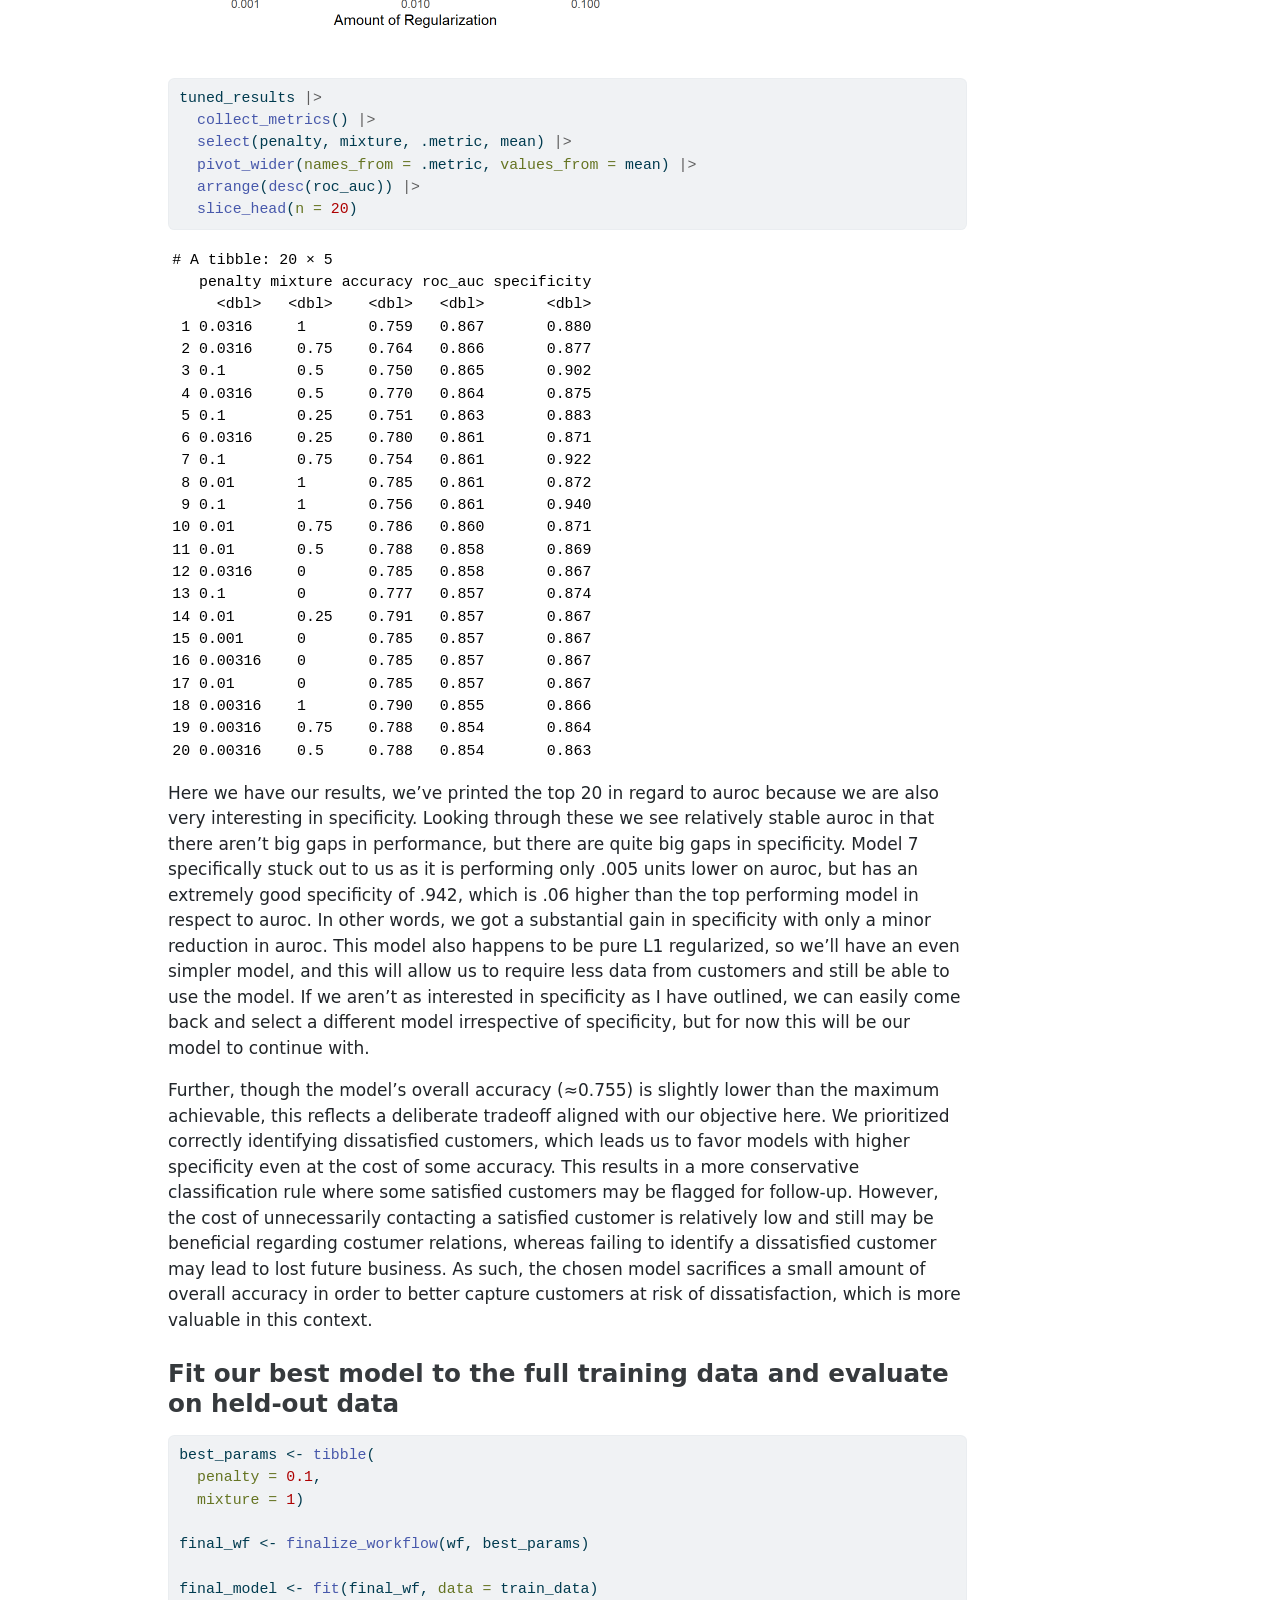
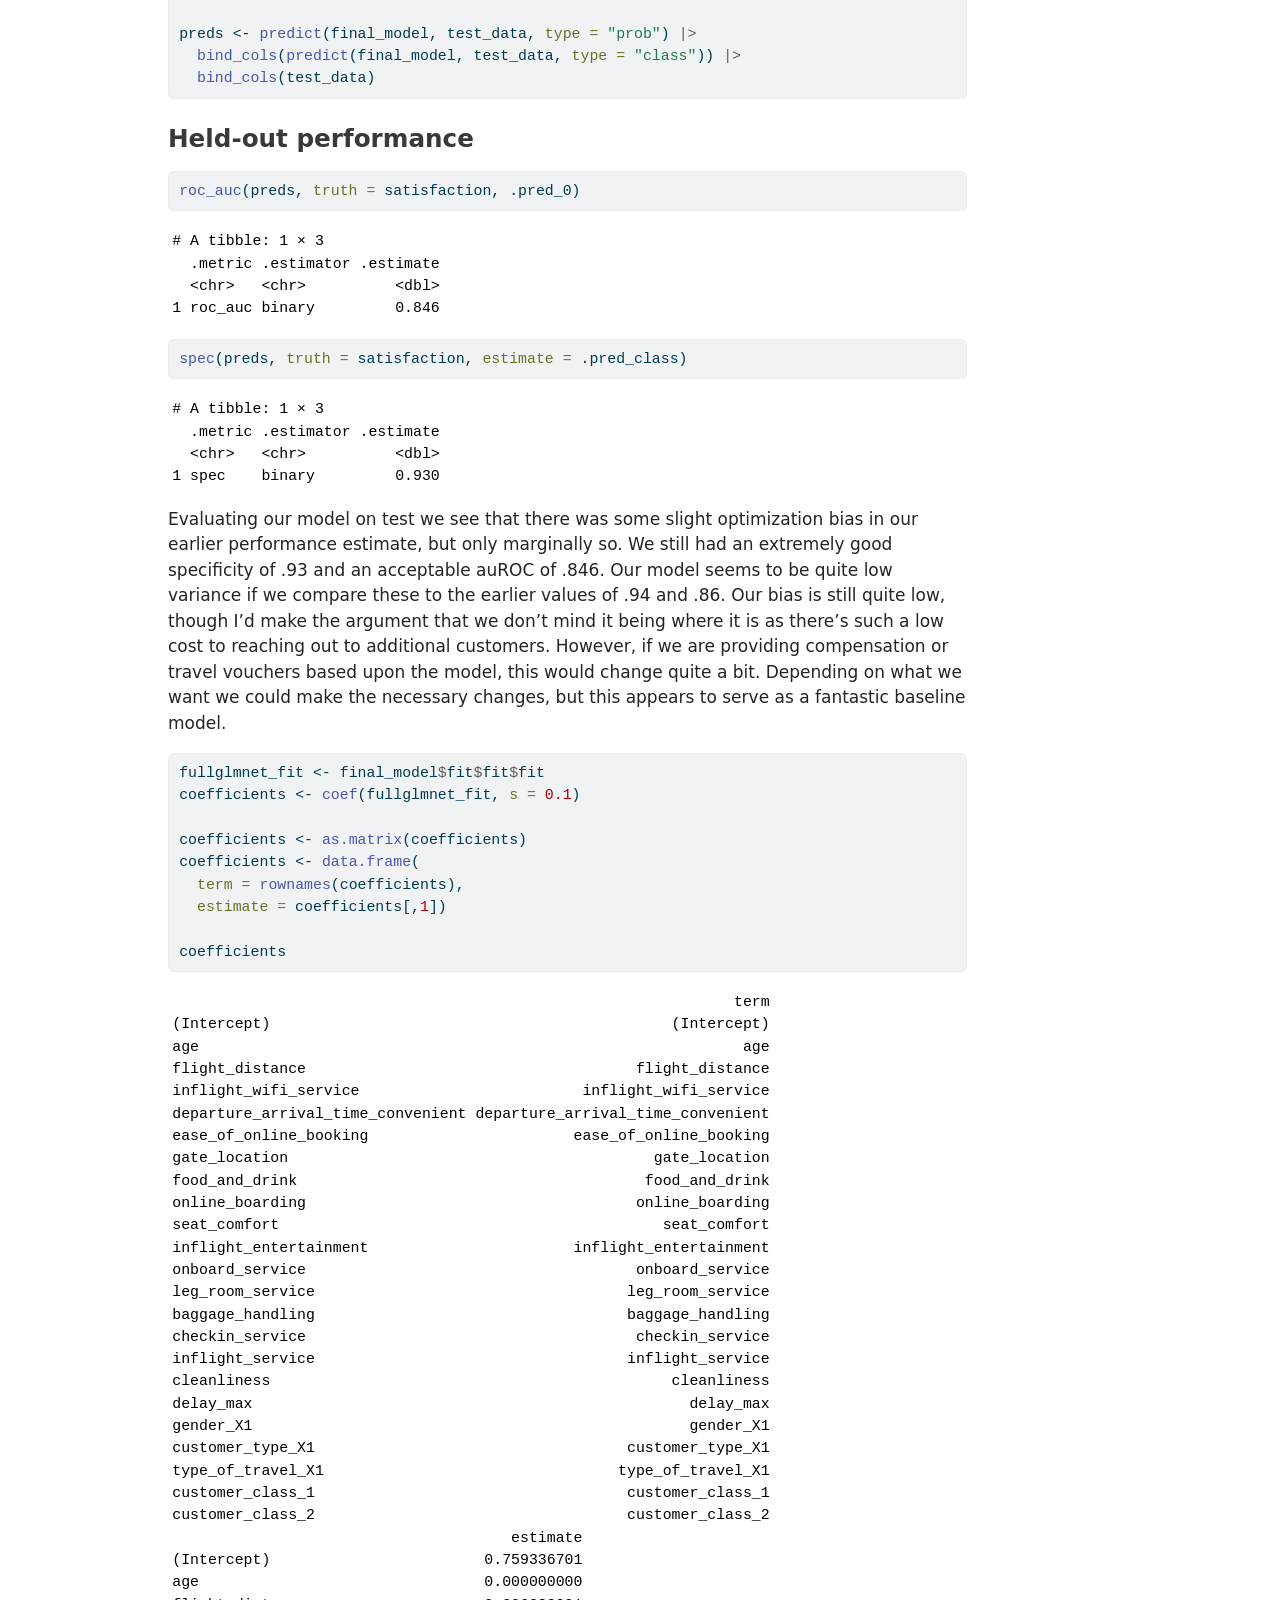
